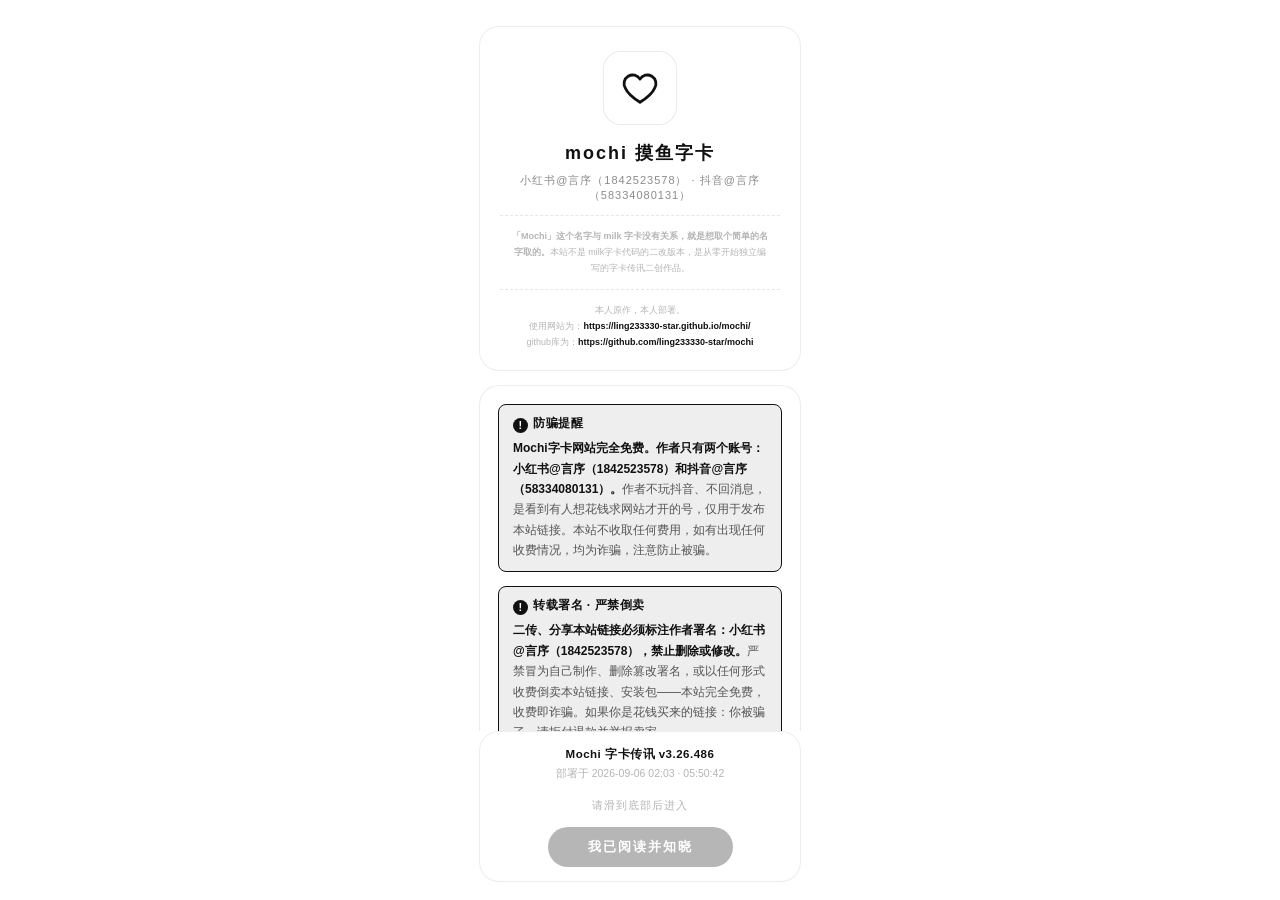
==== index.html @ 4a72c7b5 "v3.26.x: #218 互动频率引导提示(用户决策:默认全开不变、只提醒引导用户自行调——TA主动消息/连发多条/互动邀请触发且正看聊天时底部可点提示条引导到 设置→回复设置 调低或关闭;每天最多" ====
<!DOCTYPE html>
<html lang="zh-CN">
<head>
<meta charset="UTF-8">
<meta name="viewport" content="width=device-width, initial-scale=1.0, minimum-scale=1.0, maximum-scale=1.0, user-scalable=no, viewport-fit=cover, interactive-widget=resizes-visual">
<title>Mochi 字卡传讯（完全免费·禁止倒卖）</title>
<meta name="description" content="情侣专属的摸鱼字卡聊天模拟器。本站完全免费，任何收费均为倒卖诈骗；唯一作者：小红书@言序（1842523578）。如果你是花钱买来的链接：你被骗了，请拒付退款并举报卖家。">
<meta name="theme-color" content="#e9e9e9">
<link rel="manifest" href="./manifest.json">
<!-- v3.5.158：站点图标用带 mochi 字母的 icon-512——Chrome 安卓通知左侧小图标取自站点图标 -->
<link rel="icon" type="image/png" sizes="512x512" href="./icon-512.png">
<link rel="icon" type="image/png" sizes="192x192" href="./icon-192.png">
<link rel="apple-touch-icon" href="./icon-180.png">
<meta name="apple-mobile-web-app-capable" content="yes">
<meta name="mobile-web-app-capable" content="yes">
<meta name="apple-mobile-web-app-status-bar-style" content="black-translucent">
<meta name="apple-mobile-web-app-title" content="Mochi">
<meta name="format-detection" content="telephone=no,address=no,email=no">
<!-- v3.6.x：全局无 Referer——网易云外链（music.163.com/song/media/outer/url）
     对带 Referer 的请求返回 403（防盗链），移动端 WebView/Edge 对
     audio.referrerPolicy 属性支持不完整，页面级 meta 是更可靠的保证 -->
<meta name="referrer" content="no-referrer">
<script>try{if(localStorage.getItem('xy-home-v2:theme-mode')==='dark')document.documentElement.setAttribute('data-theme','dark');}catch(e){}</script>
<style>
* { margin:0; padding:0; box-sizing:border-box; -webkit-tap-highlight-color:transparent; }
:root {
color-scheme:light;
--ink:#111111; --muted:#8a8a8a; --line:#e6e6e6;
--page-bg:#e9e9e9; --page-bg-grad:#f6f6f6;
--phone-bg-a:#ffffff; --phone-bg-b:#f2f2f2; --phone-inset:#e8e8e8;
--card-bg:#ffffff; --card-bg-97:rgba(255,255,255,.97); --card-border:rgba(0,0,0,.1); --card-shadow:rgba(0,0,0,.04);
--input-bg:#ffffff; --input-border:#e0e0e0; --input-focus-border:#999;
--btn-bg:#111111; --btn-ink:#ffffff; --btn-cancel-bg:#eeeeee; --btn-cancel-ink:#555555;
--overlay-bg:rgba(0,0,0,.35); --static-bg:rgba(0,0,0,.04); --track-bg:#e0e0e0;
--hint-ink:#b5b5b5; --soft-ink:#555555; --pill-border:#ddd;
--danger-soft:#fff5f5; --danger-ink:#a32d2d;
--glass-bg:rgba(255,255,255,.92);
--bg-a:#ffffff; --bg-b:#ffffff;
--shadow-strong:rgba(0,0,0,.12);
--desk-font-scale:1;
--desk-card-scale:1;
}
[data-theme="dark"] {
color-scheme:dark;
--ink:#f0f0f0; --muted:#8a8a8a; --line:#333333;
--page-bg:#0c0c0c; --page-bg-grad:#1a1a1a;
--phone-bg-a:#1c1c1c; --phone-bg-b:#0e0e0e; --phone-inset:rgba(255,255,255,.08);
--card-bg:#1e1e1e; --card-bg-97:rgba(30,30,30,.97); --card-border:rgba(255,255,255,.1); --card-shadow:rgba(0,0,0,.4);
--input-bg:#2a2a2a; --input-border:#3a3a3a; --input-focus-border:#666;
--btn-bg:#f0f0f0; --btn-ink:#111111; --btn-cancel-bg:#2a2a2a; --btn-cancel-ink:#aaaaaa;
--overlay-bg:rgba(0,0,0,.6); --static-bg:rgba(255,255,255,.06); --track-bg:#3a3a3a;
--hint-ink:#666666; --soft-ink:#aaaaaa; --pill-border:#3a3a3a;
--danger-soft:rgba(163,45,45,.18); --danger-ink:#ef9a9a;
--glass-bg:rgba(30,30,30,.92);
--bg-a:#1c1c1c; --bg-b:#0e0e0e;
--shadow-strong:rgba(0,0,0,.5);
}
html,body { overflow-x:hidden;
min-height:100vh;
font-family:'PingFang SC','Microsoft YaHei',-apple-system,sans-serif;
background:radial-gradient(80% 60% at 50% 0%, var(--page-bg-grad) 0%, transparent 60%), var(--page-bg);
display:flex; align-items:center; justify-content:center;
color:var(--ink);
-webkit-text-size-adjust:100%; text-size-adjust:100%;
overscroll-behavior:none;
}
body { height:100vh; height:100dvh; padding:24px; box-sizing:border-box; margin:0; }
html { margin:0; padding:0; }
.splash {
position:fixed; inset:0; z-index:999;
background:var(--card-bg);
display:flex; flex-direction:column; align-items:center;
transition:opacity .4s ease;
}
.splash.hide { opacity:0; pointer-events:none; display:none; }
.splash-box {
flex:1; min-height:0; width:100%; overflow-y:auto;
display:flex; flex-direction:column; align-items:center;
box-sizing:border-box; text-align:center; padding:26px 20px 12px;
scrollbar-width:none; -ms-overflow-style:none;
}
.splash-box::-webkit-scrollbar { display:none; }
.splash-brandcard {
width:min(322px, 100%); box-sizing:border-box;
padding:24px 20px 20px;
background:var(--card-bg); border:1px solid rgba(0,0,0,.07);
border-radius:20px;
display:flex; flex-direction:column; align-items:center;
animation:splash-fade-up .6s ease .04s backwards;
}
.splash-brandcard .splash-logo {
width:74px; height:74px; margin:0 auto 16px;
border-radius:18px;
background:var(--card-bg); border:1px solid rgba(0,0,0,.08);
display:flex; align-items:center; justify-content:center;
animation:splash-pop .7s ease .1s backwards;
}
.splash-logo svg { width:38px; height:38px; }
.splash-title { font-size:18px; font-weight:800; letter-spacing:2px; color:var(--ink); }
.splash-brand { margin-top:8px; font-size:11px; color:var(--muted); letter-spacing:1px; }
.splash-source { margin-top:12px; padding-top:12px; border-top:1px dashed var(--line); text-align:center; width:100%; }
.splash-source-line { font-size:9px; color:var(--hint-ink); line-height:1.8; letter-spacing:0; white-space:nowrap; }
.splash-source-line.splash-clarify { white-space:normal; padding:0 10px; }
.splash-source-url { color:var(--ink); font-weight:600; }
.splash-footcard {
width:min(322px, 100%); box-sizing:border-box;
padding:14px 18px calc(14px + var(--mochi-safe-bottom,env(safe-area-inset-bottom,0px)));
background:var(--card-bg); border:1px solid rgba(0,0,0,.07);
border-radius:20px;
display:flex; flex-direction:column; align-items:center;
margin-bottom:calc(var(--mochi-safe-bottom,env(safe-area-inset-bottom,0px)) + 18px);
animation:splash-fade-up .6s ease .4s backwards;
}
.splash-ver {
display:flex; flex-direction:column; align-items:center; gap:3px;
line-height:1.5;
}
.splash-ver .sv-app { font-size:11.5px; font-weight:700; color:var(--ink); letter-spacing:.5px; }
.splash-ver .sv-deploy { font-size:10.5px; color:var(--hint-ink); }
.splash-notice {
margin:14px auto 0; width:min(322px, 100%); text-align:left;
background:var(--card-bg); border:1px solid rgba(0,0,0,.07);
border-radius:20px; padding:18px 18px 20px;
animation:splash-fade-up .6s ease .32s backwards;
}
.splash-notice-title { font-size:14px; font-weight:800; color:var(--ink); text-align:center; margin-bottom:5px; letter-spacing:1.5px; }
.splash-notice-sub { font-size:10.5px; font-weight:600; color:var(--muted); text-align:center; margin-bottom:16px; letter-spacing:1.5px; }
.splash-notice-list p { font-size:11.5px; line-height:1.75; color:var(--soft-ink); }
.splash { --sp-ink:#111111; --sp-soft:rgba(17,17,17,.07); }
[data-theme="dark"] .splash { --sp-ink:#e8e8e8; --sp-soft:rgba(255,255,255,.09); }
.splash-tip {
margin:0 0 12px; padding:10px 14px 11px 16px;
background:var(--sp-soft); border-left:3px solid var(--sp-ink); border-radius:8px;
}
.splash-tip p { color:var(--soft-ink); line-height:1.75; }
.splash-tip p + p { margin-top:6px; }
.splash-tip .splash-tip-h { color:var(--ink); font-weight:800; font-size:12px; }
.splash-summary {
margin:0 0 14px; padding:12px 14px 13px 14px;
background:var(--sp-soft); border-left:3px solid var(--sp-ink); border-radius:8px;
}
.splash-summary-title { font-size:12px; font-weight:800; color:var(--ink); margin-bottom:7px; letter-spacing:.6px; }
.splash-summary p { font-size:11.5px; line-height:1.75; color:var(--soft-ink); }
.splash-summary p + p { margin-top:6px; }
.splash-alert {
margin:0 0 14px; padding:10px 14px 11px 14px;
background:var(--sp-soft); border:1.5px solid var(--sp-ink); border-radius:8px;
}
.splash-alert .splash-alert-t {
font-size:12px; font-weight:800; color:var(--sp-ink); letter-spacing:.5px; margin-bottom:5px;
}
.splash-alert .splash-alert-t::before { content:"!"; display:inline-block; width:15px; height:15px; line-height:15px; text-align:center; margin-right:5px; border-radius:50%; background:var(--sp-ink); color:#fff; font-size:11px; font-weight:800; vertical-align:-2px; }
.splash-alert p { font-size:12px; line-height:1.7; color:var(--soft-ink); }
.splash-alert strong { color:var(--ink); font-weight:800; }
.splash-sec-wrap { counter-reset: notice; }
.splash-sec-wrap + .splash-sec-wrap { margin-top:12px; }
.splash-toc {
margin:0 0 14px;
border:1px solid var(--line); border-radius:12px; overflow:hidden;
background:var(--card-bg);
}
.splash-toc-head {
display:flex; align-items:center; justify-content:space-between; gap:8px;
width:100%; padding:12px 14px;
font-size:13px; font-weight:800; letter-spacing:.5px;
color:var(--ink); background:transparent; border:0; text-align:left;
cursor:pointer; user-select:none; -webkit-tap-highlight-color:transparent;
transition:background .2s ease;
}
.splash-toc-head:active { background:var(--sp-soft); }
.splash-toc-chev {
display:inline-block; width:auto; padding:2px 2px 0; text-align:center;
font-size:11px; line-height:1; color:var(--muted); transition:transform .25s ease;
}
.splash-toc.open .splash-toc-chev { transform:rotate(180deg); }
.splash-toc-body { display:none; border-top:1px solid var(--line); counter-reset: toc; }
.splash-toc.open .splash-toc-body { display:block; }
.splash-toc-chip {
display:flex; align-items:center; gap:10px;
width:100%; padding:11px 14px;
font-size:12px; font-weight:700; line-height:1.2; letter-spacing:.4px;
color:var(--muted); background:transparent; border:0; border-bottom:1px solid var(--line);
text-align:left; cursor:pointer; user-select:none; -webkit-tap-highlight-color:transparent;
transition:color .2s ease, background .2s ease;
}
.splash-toc-chip::before {
counter-increment:toc; content:counter(toc, decimal-leading-zero);
display:inline-block; min-width:20px;
font-size:10px; font-weight:800; letter-spacing:0; color:var(--hint-ink);
font-variant-numeric:tabular-nums;
}
.splash-toc-chip:last-child { border-bottom:0; }
.splash-toc-chip:active { background:var(--sp-soft); }
.splash-toc-chip.active { color:var(--ink); font-weight:800; background:var(--sp-soft); }
.splash-toc-chip.active::before { color:var(--sp-ink); }
.splash-sec-collapsible {
border-radius:12px; overflow:hidden;
background:var(--sp-soft); border:1px solid rgba(0,0,0,.05);
scroll-margin-top:10px; }
[data-theme="dark"] .splash-sec-collapsible { border-color:rgba(255,255,255,.06); }
.splash-sec-collapsible .splash-sec {
margin:0; padding:13px 14px; cursor:pointer; user-select:none; -webkit-tap-highlight-color:transparent;
}
.splash-sec-collapsible .splash-sec::after {
content:""; margin-left:auto;
width:7px; height:7px; border-right:1.5px solid var(--sp-ink);
border-bottom:1.5px solid var(--sp-ink);
transform:rotate(-45deg); transition:transform .2s ease;
flex-shrink:0; opacity:.55;
}
.splash-sec-collapsible.is-collapsed .splash-sec-content { display:none; }
.splash-sec-collapsible:not(.is-collapsed) .splash-sec::after { transform:rotate(45deg); }
.splash-sec-collapsible .splash-sec-content {
padding:4px 16px 14px;
background:var(--card-bg);
border-top:1px solid rgba(127,127,127,.1);
}
.splash-sec {
display:flex; align-items:center; gap:9px;
margin-bottom:9px; font-size:13px; font-weight:800; color:var(--ink); letter-spacing:.5px;
}
.splash-sec::before { content:""; width:3px; height:14px; border-radius:2px; background:var(--sp-ink); flex-shrink:0; }
.splash-sub { margin:12px 0 6px; font-size:11.5px; font-weight:800; color:var(--ink); letter-spacing:.5px; }
.splash-item { counter-increment:notice; position:relative; padding-left:23px; margin-bottom:9px; line-height:1.75; }
.splash-item:last-child { margin-bottom:0; }
.splash-item::before {
content:counter(notice);
position:absolute; left:0; top:2px;
min-width:17px; height:17px; line-height:16px; text-align:center;
box-sizing:border-box; padding:0 2px; border-radius:9px;
background:var(--sp-soft); color:var(--sp-ink);
font-size:10px; font-weight:800;
}
.splash-notice-list .splash-hl, .splash-summary .splash-hl { color:#e8590c; font-weight:800; }
.splash-bullet { position:relative; padding-left:23px; margin-bottom:6px; line-height:1.7; }
.splash-bullet::before {
content:"·"; position:absolute; left:8px; top:-1px;
font-size:15px; font-weight:800; color:var(--sp-ink); line-height:1.6;
}
.splash-enter {
display:inline-block; margin-top:14px; padding:11px 40px;
background:var(--btn-bg); color:var(--btn-ink); font-size:13px; font-weight:700;
border-radius:99px; letter-spacing:2px; cursor:pointer;
-webkit-tap-highlight-color:transparent; user-select:none;
box-shadow:0 3px 10px rgba(0,0,0,.12);
transition:opacity .35s ease, transform .12s ease;
}
.splash-enter:active { opacity:.75; transform:scale(.97); }
.splash-enter.is-disabled { opacity:.3; box-shadow:none; pointer-events:none; }
.splash-enter[hidden] { display:none; }
.splash-enter-hint {
margin-top:16px; font-size:11px; color:var(--hint-ink); letter-spacing:1px;
}
.splash-enter-hint[hidden] { display:none; }
.splash-btns {
display:flex; align-items:center; justify-content:center; gap:10px;
margin-top:14px;
}
.splash-btns .splash-enter { margin-top:0; }
.splash-loading {
margin-top:16px; font-size:12px; color:var(--hint-ink); letter-spacing:1px;
}
.splash-loading[hidden] { display:none; }
.splash-force-enter {
margin-top:10px; font-size:11px; color:var(--hint-ink); letter-spacing:1px;
text-decoration:underline; cursor:pointer; -webkit-tap-highlight-color:transparent;
}
.splash-force-enter:active { opacity:.6; }
.splash-force-enter[hidden] { display:none; }
@keyframes splash-pop {
0% { transform:scale(.8); opacity:0; }
100% { transform:scale(1); opacity:1; }
}
@keyframes splash-fade-up {
0% { opacity:0; transform:translateY(14px); }
100% { opacity:1; transform:translateY(0); }
}
.phone {
box-sizing:border-box;
width:390px; max-width:100vw; flex-shrink:0; position:relative;
height:min(844px, calc(100dvh - 48px));
height:min(844px, calc(100vh - 48px));
border-radius:44px; padding:16px 18px 18px;
display:flex; flex-direction:column; overflow:hidden;
box-shadow:0 30px 70px rgba(0,0,0,.1), inset 0 0 0 1px var(--phone-inset);
background:
linear-gradient(168deg, var(--bg-a, #ffffff) 0%, var(--bg-b, #f2f2f2) 100%);
}
@media (max-width: 900px) {
html, body { padding:0; min-height:100vh; min-height:100svh; min-height:100dvh; }
.phone {
box-sizing:border-box;
width:100vw; height:100vh; height:100svh; height:100dvh;
border-radius:0; box-shadow:none;
padding:0 18px 18px;
}
.statusbar {
padding-top:max(calc(14px + var(--mochi-safe-top, env(safe-area-inset-top, 0px))), 14px);
padding-bottom:10px;
}
}
html.force-mobile, html.force-mobile body { padding:0; min-height:100vh; min-height:100svh; min-height:100dvh; }
html.force-mobile .phone {
box-sizing:border-box;
width:100vw; height:100vh; height:100svh; height:100dvh;
border-radius:0; box-shadow:none;
padding:0 18px 18px;
}
html.force-mobile .statusbar {
padding-top:max(calc(14px + var(--mochi-safe-top, env(safe-area-inset-top, 0px))), 14px);
padding-bottom:10px;
}
html.force-mobile .phone input:not([readonly]):not([type="checkbox"]):not([type="radio"]):not([type="range"]):not([type="file"]):not([type="color"]):not([type="hidden"]):not([type="date"]):not([type="time"]):not([type="datetime-local"]):not([type="month"]):not([type="week"]):not([type="button"]):not([type="submit"]):not([type="reset"]),
html.force-mobile .phone textarea:not([readonly]),
html.force-mobile .phone select,
html.force-mobile .phone [contenteditable="true"] { font-size:16px; }
html.force-mobile, html.force-mobile body, html.force-mobile * { touch-action: manipulation; }
html.force-mobile, html.force-mobile body, html.force-mobile .phone, html.force-mobile img { -webkit-touch-callout:none; }
html.force-mobile .tabbar { margin-bottom:var(--mochi-safe-bottom,env(safe-area-inset-bottom,0px)); }
html.force-mobile .phone .page.full .chat-input-row {
margin: 0; border-radius: 0;
border-left: none; border-right: none; border-bottom: none;
padding-left: 12px; padding-right: 12px; padding-top: 10px;
padding-bottom: calc(10px + var(--mochi-safe-bottom,env(safe-area-inset-bottom,0px)));
}
html.force-mobile .phone .page.full .chat-head { padding-top: calc(10px + var(--mochi-safe-top, env(safe-area-inset-top, 0px))); }
html.force-mobile .phone .page.full { padding-bottom: 0; }
html.force-mobile #page-chat { background: var(--page-bg-grad); }
html.force-mobile button, html.force-mobile .app, html.force-mobile .set-row,
html.force-mobile .tab, html.force-mobile .msg, html.force-mobile .feed-post,
html.force-mobile .mail-item { -webkit-tap-highlight-color:transparent; }
html.force-mobile .page-slide,
html.force-mobile .deco-widget, html.force-mobile .mini-card, html.force-mobile .checkin,
html.force-mobile .weekend-box, html.force-mobile .music-widget,
html.force-mobile .memo-card, html.force-mobile .mood-card, html.force-mobile .week-card,
html.force-mobile .desk-period, html.force-mobile .app-grid, html.force-mobile .mini-row { zoom:1; }
.fs-active .phone, .fs-css-active .phone {
width:100vw; height:100vh; height:100svh; height:100dvh;
max-width:none; border-radius:0; box-shadow:none;
padding:0 18px 18px;
}
@media (display-mode: fullscreen) {
.phone {
width:100vw; height:100vh; height:100svh; height:100dvh;
max-width:none; border-radius:0; box-shadow:none;
padding:0 18px 18px;
}
}
html.ios-vv-fit:not(.ios-pwa-standalone) .phone,
html.tablet.ios-vv-fit:not(.ios-pwa-standalone) .phone { height:min(var(--mochi-ios-h, 100dvh), 100dvh); }
.ios-pwa-standalone .phone,
html.tablet.ios-pwa-standalone .phone { height:min(100vh, var(--mochi-ios-h, 100dvh)); }
.ios-pwa-standalone.ios-fs-active .phone,
html.tablet.ios-pwa-standalone.ios-fs-active .phone {
height:var(--mochi-ios-h, 100vh);
padding-top:max(var(--mochi-safe-top, env(safe-area-inset-top, 0px)), 12px);
padding-bottom:0;
}
html.ios-pwa-standalone.ios-fs-active,
html.ios-pwa-standalone.ios-fs-active body { height:var(--mochi-ios-h, 100vh); min-height:0; overflow:hidden;
}
html.ios-pwa-standalone,
html.ios-pwa-standalone body { background: var(--bg-b); }
@media (display-mode: standalone) {
html, body { background: var(--bg-b); }
}
@media (max-width: 900px) {
.phone input:not([readonly]):not([type="checkbox"]):not([type="radio"]):not([type="range"]):not([type="file"]):not([type="color"]):not([type="hidden"]):not([type="date"]):not([type="time"]):not([type="datetime-local"]):not([type="month"]):not([type="week"]):not([type="button"]):not([type="submit"]):not([type="reset"]),
.phone textarea:not([readonly]),
.phone select,
.phone [contenteditable="true"] {
font-size:16px;
}
html, body, * { touch-action: manipulation; }
html, body, .phone, img { -webkit-touch-callout:none; }
}
@media (max-width: 900px) {
.tabbar {
margin-bottom:var(--mochi-safe-bottom,env(safe-area-inset-bottom,0px));
}
.phone .page.full .chat-input-row {
margin: 0;
border-radius: 0;
border-left: none; border-right: none; border-bottom: none;
padding-left: 12px; padding-right: 12px;
padding-top: 10px;
padding-bottom: calc(10px + var(--mochi-safe-bottom,env(safe-area-inset-bottom,0px)));
}
.phone .page.full .chat-head { padding-top: calc(10px + var(--mochi-safe-top, env(safe-area-inset-top, 0px))); }
.phone .page.full { padding-bottom: 0; }
#page-chat { background: var(--page-bg-grad); }
.phone .chat-input { will-change:transform; }
.phone .chat-input:focus { transform: translateZ(0); }
}
@media (display-mode: fullscreen) {
.phone .page.full .chat-head { padding-top: max(env(safe-area-inset-top, 0px), 12px); }
.phone .page.full .gs-title, .phone .page.full .card-tabs,
.phone .page.full .div-h-title, .phone .page.full .stats-top-name { padding-top: max(env(safe-area-inset-top, 0px), 12px); }
}
.fs-active .phone .page.full .chat-head { padding-top: max(env(safe-area-inset-top, 0px), 12px); }
.fs-active .phone .page.full .gs-title, .fs-active .phone .page.full .card-tabs,
.fs-active .phone .page.full .div-h-title, .fs-active .phone .page.full .stats-top-name { padding-top: max(env(safe-area-inset-top, 0px), 12px); }
html.ios-native-fs .phone .page.full .chat-head,
html.ios-native-fs .phone .page.full .gs-title,
html.ios-native-fs .phone .page.full .card-tabs,
html.ios-native-fs .phone .page.full .div-h-title,
html.ios-native-fs .phone .page.full .stats-top-name { padding-top: 10px; }
.ios-fs-active .phone .page.full .chat-head,
.ios-fs-active .phone .page.full .gs-title,
.ios-fs-active .phone .page.full .card-tabs,
.ios-fs-active .phone .page.full .div-h-title,
.ios-fs-active .phone .page.full .stats-top-name { padding-top: 10px; }
html.ios-fs-active .phone .statusbar { padding-top:14px; }
html.tablet.ios-pwa-standalone.ios-fs-active .phone .statusbar { display:none; }
@media (max-width: 900px) {
.fs-css-active .phone { padding-top: max(env(safe-area-inset-top, 0px), 12px); }
}
html.tablet body { padding:0; }
html.tablet .phone {
width:100vw; max-width:none; flex-shrink:0;
height:100vh; height:100svh; height:100dvh;
border-radius:0; box-shadow:none;
padding:0 18px 18px;
}
html.tablet .phone.no-statusbar { padding:0; }
html.tablet .statusbar {
padding-top:max(calc(14px + var(--mochi-safe-top, env(safe-area-inset-top, 0px))), 14px);
padding-bottom:10px;
}
html.tablet.fs-active .phone, html.tablet.fs-css-active .phone { width:100vw; max-width:none; }
html.tablet.ios-fs-active .phone { width:100vw; max-width:none; }
@media (display-mode: fullscreen) { html.tablet .phone { width:100vw; max-width:none; } }
html.tablet.ios-fs-active .phone { padding-top:max(env(safe-area-inset-top, 0px), 12px); }
html.tablet .phone .page.full .chat-input-row {
margin:0; border-radius:0;
border-left:none; border-right:none; border-bottom:none;
padding-left:12px; padding-right:12px;
padding-top:10px;
padding-bottom:calc(10px + var(--mochi-safe-bottom,env(safe-area-inset-bottom,0px)));
}
html.tablet .phone .page.full .chat-head { padding-top:calc(10px + var(--mochi-safe-top, env(safe-area-inset-top, 0px))); }
html.tablet .phone .page.full { padding-bottom:0; }
html.tablet #page-chat { background:var(--page-bg-grad); }
html.tablet .tabbar { margin-bottom:var(--mochi-safe-bottom,env(safe-area-inset-bottom,0px)); }
html.tablet .page-slide { zoom:1; }
html.tablet .deco-widget, html.tablet .mini-card, html.tablet .checkin,
html.tablet .weekend-box, html.tablet .music-widget, html.tablet .memo-card,
html.tablet .mood-card, html.tablet .week-card, html.tablet .desk-period, html.tablet .app-grid, html.tablet .mini-row { zoom:1; }
html.tablet .app .app-ico { width:64px; height:64px; }
html.tablet .app .app-name { font-size:12px; }
html.tablet .msg:not(.msg-ask):not(.msg-center) { max-width:70%; }
html.tablet .modal { width:min(320px, 82vw); }
html.tablet .phone input:not([readonly]):not([type="checkbox"]):not([type="radio"]):not([type="range"]):not([type="file"]):not([type="color"]):not([type="hidden"]):not([type="date"]):not([type="time"]):not([type="datetime-local"]):not([type="month"]):not([type="week"]):not([type="button"]):not([type="submit"]):not([type="reset"]),
html.tablet .phone textarea:not([readonly]),
html.tablet .phone select,
html.tablet .phone [contenteditable="true"] { font-size:16px; }
html.tablet, html.tablet * { touch-action:manipulation; }
html.tablet body, html.tablet .phone, html.tablet img { -webkit-touch-callout:none; }
@media (orientation: landscape) and (min-width: 1024px) {
html.tablet .phone { width:100vw; } html.tablet .msg:not(.msg-ask):not(.msg-center) { max-width:min(70%, 460px); }
html.tablet .modal { width:min(360px, 82vw); }
}
.cc-import-progress {
position:fixed; inset:0; z-index:99999;
background:rgba(0,0,0,.45);
display:flex; align-items:center; justify-content:center;
}
.cc-import-progress[hidden] { display:none; }
.cc-ip-box {
width:min(280px, 84vw); background:var(--card-bg); border-radius:18px;
padding:22px 20px 18px; text-align:center;
box-shadow:0 20px 50px rgba(0,0,0,.18);
}
.cc-ip-title { font-size:15px; font-weight:700; margin-bottom:12px; }
.cc-ip-bar {
height:8px; border-radius:99px; background:var(--track-bg); overflow:hidden; margin:14px 0 10px;
}
.cc-ip-fill {
height:100%; width:0%; border-radius:99px; background:var(--btn-bg);
transition:width .25s ease;
}
.cc-ip-sub { font-size:12px; color:var(--muted); min-height:16px; }
@media (max-width: 900px) {
button, .app, .set-row, .tab, .msg, .feed-post, .mail-item {
-webkit-tap-highlight-color:transparent;
}
}
body.scroll-lock { overflow:hidden; }
body.scroll-lock .page { overflow:hidden; }
.ce-box {
white-space:pre-wrap; word-break:break-word; outline:none;
caret-color:var(--ink); line-height:1.5;
}
.ce-box:empty::before {
content:attr(data-ph); color:var(--hint-ink); pointer-events:none;
}
input.ce-ghost, textarea.ce-ghost {
position:absolute; width:1px !important; height:1px !important; opacity:0;
pointer-events:none; padding:0; border:0;
}
#tc-mask, #call-mask, #feed-notice-panel, #poke-card, #emoji-panel, #chat-ask-panel, #qa-mask {
overscroll-behavior:contain;
}
.glass {
background: var(--glass-bg);
border: 1px solid var(--card-border);
box-shadow: 0 2px 8px var(--card-shadow);
}
.app-ico svg, .deco-avatar .ring svg, .chat-item .av svg, .chat-search svg,
.ch-back svg, .set-row .ico svg, .set-row .arrow svg, .msg-av svg,
.mw-btn, .mw-heart {
stroke: var(--ink);
}
.mw-bars { fill: var(--ink); }
.statusbar {
display:flex; align-items:center; justify-content:space-between;
padding:4px 4px 12px; font-size:13px; font-weight:600; z-index:2;
}
html.mochi-cover-top .phone .statusbar {
padding-top:max(calc(14px + var(--mochi-safe-top, 0px)), 14px);
}
.chat-body { overflow-anchor: none; }
.statusbar .brand { font-weight:800; letter-spacing:.5px; }
.statusbar .sb-right { display:flex; align-items:center; gap:8px; }
.statusbar .icons { display:flex; gap:6px; align-items:center; }
.page { flex:1; display:flex; flex-direction:column; overflow-y:auto; z-index:2; padding-bottom:4px; }
.page[hidden] { display:none; }
.app[hidden] { display:none !important; }
.modal-mask {
position:absolute; inset:0; z-index:90;
background:var(--overlay-bg);
display:flex; align-items:center; justify-content:center;
}
.modal-mask[hidden] { display:none; }
.modal {
width:min(272px, 82vw);
max-height: min(78vh, calc(100% - 24px));
overflow-y:auto;
background:var(--card-bg-97);
border:1px solid var(--card-border);
border-radius:22px; padding:18px 18px 16px;
box-shadow:0 20px 50px var(--shadow-strong);
}
.modal-title { font-size:15px; font-weight:700; margin-bottom:12px; }
.modal-input {
width:100%; border:1px solid var(--input-border); border-radius:12px;
padding:10px 12px; font-size:14px; font-family:inherit;
outline:none; background:var(--input-bg); color:var(--ink);
}
.modal-input:focus { border-color:var(--input-focus-border); }
.modal-input[hidden] { display:none; }
.modal-textarea {
width:100%; border:1px solid var(--input-border); border-radius:12px;
padding:10px 12px; font-size:13px; font-family:inherit;
outline:none; background:var(--input-bg); color:var(--ink);
resize:vertical; min-height:64px; line-height:1.6;
}
.modal-textarea[hidden] { display:none; }
.modal-textarea:focus { border-color:var(--input-focus-border); }
.modal-textarea.ce-box {
max-height:38vh;
overflow-y:auto;
-webkit-overflow-scrolling:touch;
overscroll-behavior:contain;
}
.modal, .modal-textarea.ce-box {
scrollbar-width:none; -ms-overflow-style:none;
}
.modal::-webkit-scrollbar, .modal-textarea.ce-box::-webkit-scrollbar { display:none; }
.modal.modal--big { width:min(330px, 94vw); }
.modal.modal--big .modal-textarea,
.modal.modal--big .modal-textarea.ce-box { max-height:52vh; }
.modal-swatches { display:flex; flex-wrap:wrap; gap:12px; margin-top:4px; }
.modal-swatches[hidden] { display:none; }
.modal-pills { display:flex; flex-wrap:wrap; gap:8px; margin-top:4px; }
.modal-pills[hidden] { display:none; }
.modal-slider { margin-top:6px; }
.modal-slider[hidden] { display:none; }
.ms-head { display:flex; justify-content:space-between; align-items:center; margin-bottom:2px; }
.ms-label { font-size:12px; color:var(--muted); }
.ms-val { font-size:13px; font-weight:700; color:var(--ink); min-width:40px; text-align:right; }
.ms-range {
width:100%; margin:6px 0; -webkit-appearance:none; appearance:none;
height:4px; border-radius:99px; background:var(--track-bg); outline:none;
}
.ms-range::-webkit-slider-thumb {
-webkit-appearance:none; appearance:none; width:22px; height:22px; border-radius:50%;
background:var(--btn-bg); border:3px solid var(--card-bg); box-shadow:0 1px 5px rgba(0,0,0,.3); cursor:pointer;
}
.ms-range::-moz-range-thumb {
width:16px; height:16px; border-radius:50%; background:var(--btn-bg);
border:3px solid var(--card-bg); box-shadow:0 1px 5px rgba(0,0,0,.3); cursor:pointer;
}
.ms-preview {
display:flex; align-items:center; gap:12px; margin-top:10px;
padding:10px 14px; background:var(--static-bg); border-radius:14px;
}
.ms-preview[hidden] { display:none; }
.ms-ico {
width:52px; height:52px; flex-shrink:0;
background:var(--glass-bg); border:1px solid var(--card-border);
box-shadow:0 3px 8px rgba(0,0,0,.08);
}
.ms-preview-txt { font-size:12px; color:var(--muted); }
.pill {
padding:8px 16px; font-size:13px; border-radius:99px;
border:1px solid var(--pill-border); background:var(--card-bg); color:var(--soft-ink);
cursor:pointer; font-family:inherit; font-weight:600;
}
.pill.on { background:var(--card-bg); color:var(--ink); border-color:var(--btn-bg); }
.sw {
width:42px; height:42px; border-radius:50%; cursor:pointer;
border:2px solid transparent; box-shadow:0 2px 6px rgba(0,0,0,.1);
}
.sw:hover { transform:scale(1.1); }
.sw.on { border-color:var(--ink); }
.modal-custom {
display:block; margin:12px auto 0; padding:6px 18px;
font-size:12px; color:var(--muted); background:transparent;
border:1px solid var(--pill-border); border-radius:99px; cursor:pointer; font-family:inherit;
}
.modal-custom:hover { color:var(--ink); border-color:#bbb; }
.modal-custom.on { color:var(--ink); border-color:var(--ink); }
.modal-custom[hidden] { display:none; }
.modal-btns { display:flex; gap:10px; margin-top:16px; }
.modal-btn {
flex:1; border:none; border-radius:12px; padding:11px;
font-size:14px; font-family:inherit; cursor:pointer;
}
.modal-btn.cancel { background:var(--btn-cancel-bg); color:var(--btn-cancel-ink); }
.modal-btn.ok { background:var(--btn-bg); color:var(--btn-ink); font-weight:600; }
.modal-btn.copy { background:var(--btn-bg); color:var(--btn-ink); font-weight:600; }
.modal-btn[hidden] { display:none; }
.page { scrollbar-width:none; -ms-overflow-style:none; }
.page::-webkit-scrollbar { display:none; }
.modal-select {
width:100%; border:1px solid var(--input-border); border-radius:12px;
padding:11px 13px; font-size:13px; font-family:inherit; background:var(--input-bg); color:var(--ink);
outline:none; margin-top:4px;
}
.modal-select[hidden] { display:none; }
.modal-select:focus { border-color:var(--input-focus-border); }
.modal-file {
display:block; margin:10px auto 0; padding:6px 16px;
font-size:12px; color:var(--soft-ink); background:transparent;
border:1px solid var(--pill-border); border-radius:10px; cursor:pointer; font-family:inherit;
}
.modal-file:hover { border-color:#999; color:var(--ink); }
.modal-file[hidden] { display:none; }
.modal-static {
font-size:14px; line-height:1.7; color:var(--ink);
background:var(--static-bg); border-radius:12px; padding:12px 14px;
margin-bottom:14px; white-space:pre-wrap; word-break:break-word;
}
.modal-static[hidden] { display:none; }
.pwa-install {
position:fixed; right:16px; bottom:calc(16px + var(--mochi-safe-bottom,env(safe-area-inset-bottom,0px))); z-index:900;
display:flex; align-items:center; gap:6px;
background:var(--btn-bg); color:var(--btn-ink); border:none; border-radius:99px;
padding:11px 18px; font-size:13px; font-family:inherit; font-weight:600;
cursor:pointer; box-shadow:0 6px 20px rgba(0,0,0,.25);
}
.pwa-install svg { width:16px; height:16px; }
.pwa-install[hidden] { display:none; }
.pwa-ios-hint {
position:fixed; right:16px; bottom:calc(16px + var(--mochi-safe-bottom,env(safe-area-inset-bottom,0px))); z-index:900;
background:rgba(17,17,17,.92); color:#fff; border-radius:14px;
padding:12px 16px; font-size:12px; line-height:1.5; max-width:240px;
box-shadow:0 6px 20px rgba(0,0,0,.25); cursor:pointer;
}
.pwa-ios-hint[hidden] { display:none; }
.ver-update-bar {
position:fixed; top:0; left:0; right:0; z-index:998;
display:flex; align-items:center; justify-content:center; gap:10px;
padding:10px 14px;
padding-top:calc(10px + var(--mochi-safe-top, env(safe-area-inset-top, 0px)));
background:rgba(17,17,17,.94); color:#fff; font-size:13px;
box-shadow:0 4px 16px rgba(0,0,0,.25);
}
.ver-update-bar[hidden] { display:none; }
.ver-update-bar .vub-txt { font-weight:600; }
.ver-update-bar .vub-act {
flex-shrink:0; padding:5px 14px; border-radius:99px;
background:var(--card-bg); color:var(--ink); font-weight:700; cursor:pointer;
-webkit-tap-highlight-color:transparent;
}
.ver-update-bar .vub-act:active { opacity:.8; }
.poke-card-scroll, .tc-body, .mg-list, .emoji-groups,
.card-list, .mem-scroll, .cal-scroll, .div-scroll, .gs-scroll,
.chat-search, .fav-list, .feed-list, .mail-list, .qa-body,
.sm-list, .music-list, .feed-notice-panel, .feed-comment-panel,
.emoji-panel, #com-sticker-list, .chat-draft-items {
overscroll-behavior: contain;
}
.tc-hint, .tc-q, .tc-opt, .qa-q, .cal-message, .mem-next,
.div-card-meaning, .msg-bubble, .feed-content, .feed-comment,
.mail-body, .tc-li-q, .modal-static {
word-break: break-word;
overflow-wrap: anywhere;
}
.sfx-card .set-row { border-bottom:none; padding-bottom:6px; }
.sfx-presets { display:flex; flex-wrap:wrap; gap:8px; padding:6px 16px 12px; }
.sfx-preset {
padding:6px 13px; border-radius:99px; font-size:12px; font-weight:600;
border:1px solid rgba(0,0,0,.12); background:#fff; color:#444;
font-family:inherit; cursor:pointer; -webkit-tap-highlight-color:transparent;
transition:background .15s ease, color .15s ease, border-color .15s ease;
}
.sfx-preset:active { background:rgba(0,0,0,.07); }
.sfx-preset.on { background:var(--ink); color:#fff; border-color:var(--ink); }
.sfx-tools { display:flex; gap:8px; flex-wrap:wrap; padding:0 16px 14px; }
#reply-guide-hint {
position:fixed; left:50%; bottom:calc(120px + var(--mochi-safe-bottom, env(safe-area-inset-bottom, 0px))); transform:translate(-50%, 10px);
background:rgba(17,17,17,.92); color:#fff; font-size:12.5px; line-height:1.5;
padding:10px 14px; border-radius:14px; z-index:99;
opacity:0; pointer-events:none; transition:opacity .25s ease, transform .25s ease;
max-width:82vw; display:flex; align-items:center; gap:10px; text-align:left;
box-shadow:0 4px 16px rgba(0,0,0,.18);
}
#reply-guide-hint.show { opacity:1; transform:translate(-50%, 0); pointer-events:auto; }
#reply-guide-hint .rgh-go { flex:none; font-weight:700; color:#f5c452; white-space:nowrap; }
.reply-guide-note { padding:10px 14px 2px; }
:root {
--widget-bg:#ffffff;
--widget-border:rgba(0,0,0,.1);
--widget-btn:#111111;
--widget-btn-text:#ffffff;
--widget-heart:#111111;
--widget-opacity:1;
--app-ico-radius:18px;
--desk-bg-blur:0px;
--desk-bg-mask-op:0;
--desk-card-radius:20px;
}
.phone-bg-mask {
position:absolute; inset:0; z-index:0; pointer-events:none;
background:rgba(255,255,255,var(--desk-bg-mask-op,0));
border-radius:inherit;
}
.phone-bg-mask.blur-on {
backdrop-filter:blur(var(--desk-bg-blur,0px));
-webkit-backdrop-filter:blur(var(--desk-bg-blur,0px));
}
.page-slide { zoom:var(--desk-font-scale, 1); }
.deco-widget, .mini-row, .checkin, .weekend-box, .music-widget,
.week-card, .desk-period, .app-grid { zoom:var(--desk-card-scale, 1); }
@media (max-width: 900px) {
.page-slide,
.deco-widget, .mini-row, .checkin, .weekend-box, .music-widget,
.week-card, .desk-period, .app-grid { zoom:1; }
}
.deco-widget {
position:relative; height:190px; border-radius:26px;
margin-top:14px; margin-bottom:14px; flex-shrink:0;
background:var(--widget-bg);
border:1px solid var(--widget-border);
box-shadow:0 4px 14px rgba(0,0,0,.05);
display:flex; flex-direction:column; align-items:center; justify-content:center;
padding:14px 16px 12px;
opacity:var(--widget-opacity);
}
.deco-avatars {
display:flex; align-items:center; justify-content:center; gap:22px;
}
.deco-avatar { display:flex; flex-direction:column; align-items:center; gap:8px; cursor:pointer; }
.deco-avatar .ring {
width:80px; height:80px; border-radius:var(--msg-av-radius, 50%);
background:#f5f5f5; border:1px solid rgba(0,0,0,.08);
display:flex; align-items:center; justify-content:center; overflow:hidden;
transition:transform .18s ease;
}
.deco-avatar:active .ring { transform:scale(.95); }
.deco-avatar .ring svg { width:34px; height:34px; }
.deco-avatar .ring img { width:100%; height:100%; object-fit:cover; display:block; border-radius:var(--msg-av-radius, 50%); }
.deco-avatar .lbl {
font-size:11px; color:#666; font-weight:600; letter-spacing:.5px;
background:#fff; border:1px solid rgba(0,0,0,.1);
padding:3px 13px; border-radius:99px; cursor:pointer;
}
.deco-avatar .lbl:hover { background:rgba(0,0,0,.04); }
.deco-heart {
flex-shrink:0;
display:flex; align-items:center; justify-content:center;
color:#111;
}
.deco-heart svg { width:20px; height:20px; }
.deco-love {
margin-top:12px; text-align:center; color:var(--ink);
width:84%;
border-top:1px solid rgba(0,0,0,.1);
padding-top:10px;
line-height:1.6;
display:flex; align-items:baseline; justify-content:center; gap:10px;
}
.deco-love #love-days { font-size:20px; font-weight:800; letter-spacing:1px; white-space:nowrap; }
.deco-love #love-date {
font-size:11px; color:var(--muted); letter-spacing:.5px;
white-space:nowrap; overflow:hidden; text-overflow:ellipsis; min-width:0;
}
.mini-row { display:flex; gap:12px; margin-bottom:14px; flex-shrink:0; }
.mini-card { flex:1; height:92px; overflow:hidden; box-sizing:border-box; border-radius:20px; padding:14px; box-shadow:0 6px 16px rgba(0,0,0,.06); background:var(--widget-bg); opacity:var(--widget-opacity); border:1px solid var(--widget-border); display:flex; flex-direction:column; justify-content:center; }
.mc-top { font-size:11px; color:var(--muted); letter-spacing:1px; }
.mc-b { font-size:13px; font-weight:600; color:var(--ink); margin-top:6px; line-height:1.45; }
.mc-b b { font-size:16px; }
.mini-card .mc-b { white-space:nowrap; overflow:hidden; text-overflow:ellipsis; height:18.85px; line-height:18.85px; }
.mini-card #love-quote {
white-space:normal; display:-webkit-box; -webkit-box-orient:vertical; -webkit-line-clamp:3;
overflow:hidden; text-overflow:clip; height:45px; line-height:15px; margin-top:2px;
}
.mini-card[data-card-bg="fish"] .mc-b {
height:45px; line-height:15px; margin-top:2px; overflow:hidden;
}
.mini-card[data-card-bg="fish"] .mc-b b { line-height:inherit; }
.checkin {
display:flex; align-items:center; gap:10px;
border-radius:18px; padding:12px 14px; margin:0 0 14px; flex-shrink:0;
height:66px; box-sizing:border-box; overflow:hidden;
background:var(--widget-bg);
box-shadow:0 4px 14px rgba(0,0,0,.05);
opacity:var(--widget-opacity);
border:1px solid var(--widget-border);
}
.ck-heart {
width:30px; height:30px; border-radius:50%; flex-shrink:0;
background:var(--widget-heart); color:#fff;
display:flex; align-items:center; justify-content:center; font-size:13px;
}
.ck-txt {
flex:1; font-size:11px; color:#555; font-weight:500; letter-spacing:.5px;
white-space:nowrap; overflow:hidden; text-overflow:ellipsis;
}
.ck-btn {
font-size:12px; font-weight:700; color:var(--widget-btn-text); cursor:pointer;
background:var(--widget-btn); padding:9px 16px; border-radius:99px;
box-shadow:0 3px 8px rgba(0,0,0,.12);
display:inline-flex; align-items:center; min-height:38px; border:none;
font-family:inherit; -webkit-tap-highlight-color:transparent;
}
.ck-btn.done { background:#e2e2e2; color:#777; box-shadow:none; }
.weekend-box {
position:relative; display:flex; align-items:center; justify-content:space-between; gap:8px;
border-radius:16px; padding:9px 12px; margin:0 0 14px; flex-shrink:0;
height:66px; box-sizing:border-box; overflow:hidden;
background:var(--widget-bg);
box-shadow:0 4px 14px rgba(0,0,0,.05);
opacity:var(--widget-opacity);
border:1px solid var(--widget-border);
}
.we-combo {
position:absolute; top:-9px; right:10px;
font-size:10px; font-weight:700; color:#fff; letter-spacing:.5px;
background:#e8533d; padding:2px 8px; border-radius:99px;
box-shadow:0 2px 8px rgba(232,83,61,.4);
opacity:0; transform:translateY(3px) scale(.9); pointer-events:none;
transition:opacity .18s ease, transform .18s ease;
}
.we-combo.on { opacity:1; transform:translateY(0) scale(1); }
.we-left { display:flex; flex-direction:column; gap:0; min-width:0; }
.we-top {
display:flex; align-items:baseline; gap:8px; min-width:0;
line-height:1.2;
}
.we-days { font-size:13px; font-weight:700; color:var(--ink); letter-spacing:.5px; white-space:nowrap; flex-shrink:0; }
.we-sub { font-size:9px; color:var(--muted); letter-spacing:1px; white-space:nowrap; overflow:hidden; text-overflow:ellipsis; min-width:0; }
.we-ta {
display:grid; grid-template-columns:1fr 1fr; gap:2px 16px;
margin-top:1px; font-size:10px; line-height:1.2; color:#555; font-weight:600;
}
.we-ta .pair { display:flex; align-items:baseline; gap:5px; white-space:nowrap; }
.we-ta .pair i { font-style:normal; }
.we-ta .pair b { color:var(--ink); font-size:12px; font-weight:700; }
.we-ta i { font-style:normal; }
.we-sep {
font-style:normal; color:#c9c9c9; font-weight:400;
margin:0 10px; font-size:10px;
}
.we-btn {
flex-shrink:0;
border:none; cursor:pointer; font-family:inherit;
background:var(--widget-btn); color:var(--widget-btn-text); font-size:12px; font-weight:700;
padding:6px 11px; border-radius:99px; box-shadow:0 3px 8px rgba(0,0,0,.25);
display:flex; align-items:center; gap:3px;
}
.we-btn:active { transform:scale(.95); }
.we-btn b { font-size:13px; }
.app-grid { display:grid; grid-template-columns:repeat(4,1fr); gap:14px 8px; padding:2px 8px 6px; }
.app { display:flex; flex-direction:column; align-items:center; gap:8px; cursor:pointer; }
.app .app-ico {
width:min(58px, 21vw); height:min(58px, 21vw); border-radius:var(--app-ico-radius);
background: rgba(255,255,255,.92); border:1px solid rgba(0,0,0,.1);
box-shadow:0 2px 8px rgba(0,0,0,.04);
display:flex; align-items:center; justify-content:center;
transition:transform .18s ease, box-shadow .18s ease;
}
.app:hover .app-ico {
transform:translateY(-2px) scale(1.05);
box-shadow:0 4px 12px rgba(0,0,0,.08);
}
.app .app-ico svg { width:28px; height:28px; stroke:var(--ink); }
.app .app-ico img { width:100%; height:100%; object-fit:cover; border-radius:18px; display:block; }
.app-badge-box { position:relative; }
.app-badge {
position:absolute; top:-5px; right:-6px; min-width:18px; height:18px; padding:0 5px;
background:#fff; color:#333; font-size:10px; font-weight:700; line-height:16px;
text-align:center; border-radius:10px; border:1px solid rgba(0,0,0,.15);
box-shadow:0 1px 4px rgba(0,0,0,.08); box-sizing:border-box;
}
.app-badge[hidden] { display:none; }
.app-grid.editing .app-ico { outline:2px solid var(--ink); outline-offset:3px; }
.app .app-name { font-size:11px; color:var(--ink); letter-spacing:.5px; }
.app .app-name { white-space:nowrap; overflow:hidden; text-overflow:ellipsis; max-width:100%; height:14px; line-height:14px; display:block; }
.page-slide .app[data-desk-widget^="app-"] { align-self:center; margin:8px 0; }
.app-grid { margin-top:0; }
.app-grid.p2-grid { margin-top:0; }
.page-slide > [data-desk-widget]:first-child { margin-top:14px; }
.desktop-pages {
flex:1; min-height:0; display:flex;
overflow-x:auto; overflow-y:hidden;
scroll-snap-type:x mandatory;
-webkit-overflow-scrolling:touch;
scrollbar-width:none; -ms-overflow-style:none;
touch-action:pan-x pan-y;
gap:var(--desk-page-gap, 8px);
}
.desktop-pages::-webkit-scrollbar { display:none; }
.page-slide {
width:100%; flex-shrink:0; height:100%;
scroll-snap-align:start;
overflow-y:auto; scrollbar-width:none; -ms-overflow-style:none;
touch-action:pan-x pan-y;
}
.page-slide::-webkit-scrollbar { display:none; }
#page-phone { position:relative; }
#page-phone { user-select:none; -webkit-user-select:none; -webkit-touch-callout:none; }
.dots {
position:absolute; left:0; right:0; bottom:6px;
display:flex; justify-content:center; gap:8px; padding:0;
}
.dot {
width:7px; height:7px; border-radius:99px; background:rgba(0,0,0,.18); cursor:pointer;
transition:width .25s ease, background .25s ease;
}
.dot.active { width:20px; background:var(--ink); }
.page-slide { padding-bottom:18px; }
.page-slide.desk-page {
display:flex; flex-direction:column;
}
.desk-page-hint {
display:none; margin:auto; text-align:center; color:var(--muted);
font-size:12px; letter-spacing:1px; padding:40px 20px;
}
.desk-page-add {
margin:16px auto; padding:10px 22px; border-radius:99px;
border:1px dashed rgba(0,0,0,.2); background:rgba(255,255,255,.6);
color:var(--ink); font-size:13px; font-weight:600; cursor:pointer;
display:none; align-items:center; gap:6px;
}
.decor-on .page-slide.desk-page .desk-page-hint { display:block; }
.decor-on .page-slide.desk-page .desk-page-add { display:inline-flex; }
.desk-widget, [data-desk-widget] {
position:relative;
}
.deco-widget, .mini-card, .checkin, .weekend-box, .music-widget,
.memo-card, .mood-card, .week-card,
.desk-clock, .desk-cal, .desk-timer, .desk-anniv, .desk-period,
.desk-text-widget, .desk-countdown-widget {
border-radius:var(--desk-card-radius, 20px);
}
.desk-lib {
position:fixed; inset:0; z-index:99;
display:flex; align-items:center; justify-content:center;
background:rgba(0,0,0,.4);
}
.desk-lib-box {
width:min(88vw,380px); max-height:78vh; overflow:auto;
background:#fff; border-radius:16px; padding:16px;
box-shadow:0 8px 30px rgba(0,0,0,.2);
scrollbar-width:none;
}
.desk-lib-box::-webkit-scrollbar { display:none; }
.desk-lib-title { font-size:15px; font-weight:700; margin-bottom:4px; }
.desk-lib-sub { font-size:11px; color:#888; margin-bottom:12px; }
.desk-lib-tabs { display:flex; gap:8px; margin-bottom:12px; }
.desk-lib-tab {
flex:1; padding:8px 0; font-size:13px; font-weight:600; border-radius:99px;
border:1px solid #eee; background:#f7f7f7; color:#999; cursor:pointer; font-family:inherit;
}
.desk-lib-tab.on { background:#111; color:#fff; border-color:#111; }
.desk-lib-panel { display:flex; flex-direction:column; }
.desk-lib-search {
width:100%; box-sizing:border-box; margin-bottom:10px; padding:8px 14px;
border:1px solid #eee; border-radius:99px; background:#fafafa;
font-size:13px; color:var(--ink,#111); font-family:inherit; outline:none;
}
.desk-lib-search:focus { border-color:#111; }
.desk-lib-search::placeholder { color:#bbb; }
.desk-lib-grid { display:grid; grid-template-columns:repeat(auto-fill,minmax(76px,1fr)); gap:8px; }
.desk-lib-icon {
display:flex; flex-direction:column; align-items:center; gap:6px;
padding:10px 4px; border:1px solid #eee; border-radius:10px; cursor:pointer;
}
.desk-lib-icon .dli-prev {
width:40px; height:40px; border-radius:12px; background:#f4f4f4;
display:flex; align-items:center; justify-content:center;
}
.desk-lib-icon .dli-letter { font-size:17px; font-weight:600; color:#666; }
.desk-lib-icon .dli-name { font-size:11px; color:var(--ink,#111); text-align:center; line-height:1.2; }
.desk-lib-icon.on { border-color:#111; background:#f7f7f7; }
.desk-lib-icon.on .dli-letter { color:#111; }
.desk-lib-item {
display:flex; align-items:center; gap:10px;
padding:10px 12px; border:1px solid #eee; border-radius:10px; margin-bottom:8px;
font-size:13px;
}
.desk-lib-item .dl-meta { flex:1; min-width:0; }
.desk-lib-item .dl-name { font-size:13px; font-weight:600; color:var(--ink,#111); }
.desk-lib-item .dl-where { font-size:11px; color:#999; margin-top:2px; }
.desk-lib-item .dl-btn {
font-size:12px; padding:4px 12px; border:none; border-radius:99px;
background:#111; color:#fff; cursor:pointer; font-family:inherit; flex-shrink:0;
}
.desk-lib-item .dl-btn:disabled { background:#ddd; color:#999; }
.desk-clock { padding:14px 16px; margin:0 0 14px; text-align:center; }
.desk-clock .dc-time { font-size:32px; font-weight:700; letter-spacing:2px; color:var(--ink,#111); line-height:1.1; }
.desk-clock .dc-date { font-size:12px; color:var(--muted,#888); margin-top:4px; }
.desk-cal { padding:12px 14px; margin:0 0 14px; }
.desk-cal .dcal-head { display:flex; align-items:center; justify-content:space-between; margin-bottom:8px; }
.desk-cal .dcal-title { font-size:13px; font-weight:600; color:var(--ink,#111); }
.desk-cal .dcal-grid { display:grid; grid-template-columns:repeat(7,1fr); gap:2px; }
.desk-cal .dcal-cell { text-align:center; font-size:11px; line-height:24px; height:24px; border-radius:6px; color:var(--ink,#333); }
.desk-cal .dcal-cell.empty { visibility:hidden; }
.desk-cal .dcal-cell.today { background:#111; color:#fff; font-weight:700; }
.desk-cal .dcal-cell.has-msg { position:relative; color:var(--ink,#111); font-weight:600; }
.desk-cal .dcal-cell.has-msg::after { content:''; position:absolute; bottom:2px; left:50%; transform:translateX(-50%); width:4px; height:4px; border-radius:50%; background:#e88; }
.desk-cal .dcal-cell.today.has-msg::after { background:#fff; }
.desk-cal .dcal-cell:not(.empty):active { background:rgba(0,0,0,.08); }
.desk-timer { padding:14px 16px; margin:0 0 14px; text-align:center; }
.desk-timer .dt-disp { font-size:28px; font-weight:700; letter-spacing:1px; color:var(--ink,#111); line-height:1.1; font-variant-numeric:tabular-nums; }
.desk-timer .dt-mode-label { font-size:11px; color:var(--muted,#888); margin-top:4px; }
.desk-timer .dt-controls { display:flex; gap:6px; margin-top:10px; }
.desk-timer .dt-btn { flex:1; font-size:12px; padding:6px 0; border:1px solid rgba(0,0,0,.12); border-radius:8px; background:rgba(0,0,0,.03); color:var(--ink,#111); cursor:pointer; font-family:inherit; }
.desk-timer .dt-btn:active { background:rgba(0,0,0,.08); }
.desk-anniv { padding:14px 16px; margin:0 0 14px; text-align:center; }
.desk-anniv .da-label { font-size:11px; color:var(--muted,#888); }
.desk-anniv .da-days { font-size:26px; font-weight:700; color:var(--ink,#111); margin:2px 0; }
.desk-anniv .da-name { font-size:12px; color:var(--muted,#666); }
.desk-period { position:relative; padding:18px; text-align:center; cursor:pointer; white-space:nowrap;
height:160px; box-sizing:border-box; overflow:hidden; flex-shrink:0;
margin:0 0 14px; }
.desk-period .dpd-inner {
position:absolute; left:0; right:0; top:0; bottom:0;
display:flex; flex-direction:column; align-items:center; justify-content:center;
}
.desk-period .dpd-label { font-size:13px; color:var(--ink,#1a1a1a); }
.desk-period .dpd-days { font-size:50px; font-weight:700; color:var(--ink,#111); margin:10px 0; line-height:1.1; }
.desk-period .dpd-sub { font-size:13px; color:var(--muted,#666); }
.desk-period .dpd-phase {
position:absolute; top:10px; left:12px; z-index:2;
font-size:10px; line-height:1; font-weight:700; color:#fff;
padding:4px 8px; border-radius:99px;
}
.desk-period .dpd-phase[hidden] { display:none; }
.desk-period .phase-period  { background:var(--ink,#111); }
.desk-period .phase-fertile { background:#8b8b8b; }
.desk-period .dpd-bar-wrap {
position:absolute; left:16px; right:16px; bottom:10px;
text-align:center;
}
.desk-period .dpd-bar-wrap[hidden] { display:none; }
.desk-period .dpd-bar-cap { font-size:10px; color:var(--muted,#888); margin-bottom:3px; line-height:1; }
.desk-period .dpd-bar {
height:4px; background:var(--card-border, rgba(0,0,0,.12)); border-radius:99px; overflow:hidden;
}
.desk-period .dpd-bar-fill { height:100%; width:0; background:var(--ink,#111); border-radius:99px; transition:width .4s ease; }
.desk-image-widget {
position:relative; margin:14px 0; border-radius:var(--desk-card-radius,20px);
overflow:hidden; cursor:pointer; background:rgba(0,0,0,.04);
box-shadow:0 4px 14px rgba(0,0,0,.06);
}
.desk-text-widget {
margin:14px 0; padding:14px 16px; text-align:center;
background:var(--widget-bg,#fff); opacity:var(--widget-opacity,1);
box-shadow:0 4px 14px rgba(0,0,0,.06); cursor:pointer;
}
.desk-text-widget p { margin:0; line-height:1.5; word-break:break-word; }
.desk-countdown-widget {
margin:14px 0; padding:14px 16px; text-align:center;
background:var(--widget-bg,#fff); opacity:var(--widget-opacity,1);
box-shadow:0 4px 14px rgba(0,0,0,.06); cursor:pointer;
}
.desk-countdown-widget .dcd-label { font-size:11px; color:var(--muted,#888); }
.desk-countdown-widget .dcd-days { font-size:26px; font-weight:700; color:var(--ink,#111); margin:2px 0; }
.desk-countdown-widget .dcd-date { font-size:12px; color:var(--muted,#666); }
.desk-image-widget img { width:100%; display:block; border-radius:inherit; }
.decor-on .desk-image-widget::after {
content:'点我换图 · 删除'; position:absolute; left:0; right:0; bottom:0;
padding:6px; text-align:center; font-size:11px; color:#fff;
background:linear-gradient(transparent, rgba(0,0,0,.6));
pointer-events:none;
}
.desk-image-viewer {
position:fixed; inset:0; z-index:10000;
display:flex; align-items:center; justify-content:center;
background:rgba(0,0,0,.92);
}
.desk-image-viewer[hidden] { display:none; }
.desk-image-viewer img {
max-width:96vw; max-height:96vh; object-fit:contain;
border-radius:4px;
}
.desk-image-viewer-close {
position:absolute; top:env(safe-area-inset-top,12px); right:14px;
width:40px; height:40px; line-height:38px; text-align:center;
font-size:28px; color:#fff; cursor:pointer;
background:rgba(255,255,255,.15); border-radius:50%;
}
.music-widget {
display:flex; flex-direction:column; justify-content:center;
height:190px; overflow:hidden; box-sizing:border-box;
border-radius:22px; padding:13px; margin-top:14px; margin-bottom:14px;
box-shadow:0 8px 20px rgba(0,0,0,.07);
background:var(--widget-bg);
opacity:var(--widget-opacity);
border:1px solid var(--widget-border);
}
.mw-head {
display:flex; align-items:center; justify-content:space-between; margin-bottom:9px;
}
.mw-tag { font-size:10px; color:var(--muted); letter-spacing:2px; font-weight:600; }
.mw-bars { width:15px; height:15px; opacity:.35; transition:opacity .2s ease; }
.mw-bars.playing { opacity:1; }
.mw-bars.playing rect { animation:bar-bounce 1s infinite ease-in-out; transform-origin:center; }
.mw-bars.playing .b1 { animation-duration:1s; }
.mw-bars.playing .b2 { animation-duration:1.1s; }
.mw-bars.playing .b3 { animation-duration:.9s; }
.mw-bars.playing .b4 { animation-duration:1.3s; }
@keyframes bar-bounce {
0%, 100% { transform:scaleY(.5); }
50% { transform:scaleY(1); }
}
.mw-main { display:flex; align-items:center; gap:12px; }
.mw-cover { flex-shrink:0; }
.mw-vinyl {
width:70px; height:70px; border-radius:50%;
background:radial-gradient(circle at 50% 50%, #2a2a2a 0%, #1a1a1a 55%, #3a3a3a 56%, #2e2e2e 100%);
display:flex; align-items:center; justify-content:center;
box-shadow:0 6px 14px rgba(0,0,0,.30), inset 0 0 0 1px rgba(255,255,255,.08);
animation:spin 14s linear infinite;
}
.mw-vinyl svg { width:26px; height:26px; stroke:#fff; }
@keyframes spin { to { transform:rotate(360deg); } }
.mw-info { flex:1; min-width:0; }
.mw-song { font-size:16px; font-weight:700; letter-spacing:.5px; }
.mw-artist { font-size:11px; color:var(--muted); margin-top:3px; white-space:nowrap; overflow:hidden; text-overflow:ellipsis; }
.mw-progress { margin-top:10px; }
.mw-bar {
position:relative; height:4px; border-radius:99px; background:#e3e3e3;
}
.mw-fill {
position:absolute; left:0; top:0; bottom:0; width:38%; border-radius:99px;
background:linear-gradient(90deg,#555,#111);
}
.mw-knob {
position:absolute; left:38%; top:50%; transform:translate(-50%,-50%);
width:11px; height:11px; border-radius:50%; background:#111;
box-shadow:0 1px 4px rgba(0,0,0,.35);
}
.mw-times {
display:flex; justify-content:space-between; margin-top:5px;
font-size:10px; color:var(--muted);
}
.mw-controls {
display:flex; align-items:center; justify-content:space-between; margin-top:9px;
padding:0 4px;
}
.mw-btn { width:26px; height:26px; color:var(--ink); cursor:pointer; transition:transform .15s ease; }
.mw-btn:hover { transform:scale(1.15); }
.mw-play {
width:46px; height:46px; border-radius:50%;
background:#ffffff; color:#111111;
display:flex; align-items:center; justify-content:center;
border:1px solid rgba(0,0,0,.08);
box-shadow:0 6px 14px rgba(0,0,0,.14); cursor:pointer;
transition:transform .15s ease;
}
.mw-play:hover { transform:scale(1.08); }
.mw-play svg { width:24px; height:24px; fill:#111111; }
.mw-heart { width:24px; height:24px; cursor:pointer; transition:transform .15s ease; }
.mw-heart:hover { transform:scale(1.15); }
.mw-controls .mw-btn, .mw-controls .mw-heart {
width:38px; height:38px; min-width:38px; min-height:38px;
display:flex; align-items:center; justify-content:center;
}
#mw-cover {
position:relative;
width:70px; height:70px; border-radius:50%;
background:#f1f1f1; overflow:hidden;
box-shadow:0 4px 12px rgba(0,0,0,.1);
border:1px solid rgba(0,0,0,.06);
display:flex; align-items:center; justify-content:center;
}
#mw-cover .mw-cover-ico {
width:24px; height:24px; color:#b9b9b9;
transition:opacity .2s ease;
}
#mw-cover .mw-vinyl {
position:absolute; inset:0; border-radius:50%;
background:transparent; animation:none; box-shadow:none; display:block;
}
#mw-cover.has-cover .mw-cover-ico { opacity:0; }
.mw-play { cursor:pointer; }
.mw-btn {
background:transparent; border:none; padding:0; cursor:pointer;
color:var(--ink); display:flex; align-items:center; justify-content:center;
}
.mw-btn svg { width:26px; height:26px; }
.mw-heart { background:transparent; border:none; padding:0; cursor:pointer; color:var(--ink); }
.mw-heart svg { width:26px; height:26px; }
.mw-heart.liked { color:#e05555; }
.mw-heart.liked svg { fill:#e05555; }
#mw-bar { cursor:pointer; }
.memo-card, .mood-card { cursor:pointer; }
.memo-card .mc-b, .mood-card .mc-b { font-size:12px; }
.page-slide.third .mini-row { flex-direction:row; gap:12px; }
.page-slide.third .mini-row .memo-card,
.page-slide.third .mini-row .mood-card { height:92px; }
.week-card { border-radius:20px; padding:8px 14px; margin-bottom:14px; height:92px; overflow:hidden; box-sizing:border-box; display:flex; flex-direction:column; justify-content:center; }
.week-days { display:flex; gap:6px; margin-top:5px; }
.week-day {
flex:1; text-align:center; padding:4px 0; border-radius:10px;
background:rgba(0,0,0,.04); color:var(--muted); font-size:11px;
cursor:pointer; -webkit-tap-highlight-color:transparent;
}
.week-day b { display:block; font-size:13px; color:var(--ink); margin-bottom:1px; }
.week-day.today { background:var(--ink); color:#fff; cursor:default; }
.week-day.today b { color:#fff; }
.week-day:not(.today):active { background:rgba(0,0,0,.10); }
.desk-msg {
position:fixed; top:calc(12px + env(safe-area-inset-top, 0px)); left:50%; transform:translateX(-50%);
z-index:89; width:min(320px, calc(100% - 24px));
display:flex; align-items:center; gap:10px; padding:10px 12px;
background:rgba(255,255,255,.96); border:1px solid rgba(0,0,0,.1);
border-radius:16px; box-shadow:0 10px 30px rgba(0,0,0,.12);
cursor:pointer; animation:deskMsgIn .25s ease;
box-sizing:border-box;
touch-action:pan-y;
}
@keyframes deskMsgIn { from{opacity:0; transform:translateX(-50%) translateY(-8px);} to{opacity:1; transform:translateX(-50%) translateY(0);} }
.desk-msg-av { width:38px; height:38px; border-radius:50%; overflow:hidden; flex-shrink:0; background:#f1f1f1; display:flex; align-items:center; justify-content:center; }
.desk-msg-av img { width:100%; height:100%; object-fit:cover; display:block; }
.desk-msg-av svg { width:22px; height:22px; stroke:#999; }
.desk-msg-body { flex:1; min-width:0; }
.desk-msg-name { font-size:12px; font-weight:700; color:var(--ink); }
.desk-msg-text { font-size:12px; color:var(--muted); margin-top:2px; white-space:nowrap; overflow:hidden; text-overflow:ellipsis; }
.desk-msg[hidden] { display:none; }
.desk-move-mode #desktop-pages,
.desk-move-mode .page-slide { touch-action: pan-x pan-y; -webkit-touch-callout: none; }
.desk-move-mode .app,
.desk-move-mode [data-desk-widget]:not(.app-grid) { touch-action: none; cursor: grab; }
.desk-dragging { opacity: .22 !important; animation: none !important; }
.desk-drag-clone {
position: fixed; z-index: 9999; pointer-events: none;
box-shadow: 0 18px 44px rgba(0,0,0,.3); opacity: .97;
transform: scale(1.06); border-radius: inherit;
}
.desk-drop-line {
position: fixed; z-index: 9998; pointer-events: none;
background: #2b7fff; border-radius: 2px;
box-shadow: 0 0 10px rgba(43,127,255,.6);
}
.desk-drop-line.horiz { height: 3px; }
.desk-drop-line.vert { width: 3px; }
.desk-edge-hint {
position: fixed; top: 0; bottom: 0; width: 44px; z-index: 50;
pointer-events: none; opacity: 0; transition: opacity .2s;
}
.desk-edge-hint.show { opacity: 1; }
.desk-edge-hint.left { left: 0; background: linear-gradient(90deg, rgba(43,127,255,.28), transparent); }
.desk-edge-hint.right { right: 0; background: linear-gradient(270deg, rgba(43,127,255,.28), transparent); }
.chat-head {
display:flex; align-items:center; gap:10px;
padding:8px 2px 12px; flex-shrink:0;
position:sticky; top:0; z-index:5;
background:rgba(255,255,255,.92);
border-bottom:1px solid rgba(0,0,0,.1);
box-shadow:0 2px 8px rgba(0,0,0,.04);
}
.ch-back {
width:40px; height:40px; border-radius:50%;
background: rgba(255,255,255,.92); border:1px solid rgba(0,0,0,.1);
display:flex; align-items:center; justify-content:center; cursor:pointer;
flex-shrink:0;
}
.ch-back svg { width:18px; height:18px; }
.ch-name {
flex:1; min-width:0;
font-size:17px; font-weight:700; letter-spacing:.5px;
white-space:nowrap; overflow:hidden; text-overflow:ellipsis;
}
.ch-settings {
width:34px; height:34px; border-radius:50%;
background: rgba(255,255,255,.92); border:1px solid rgba(0,0,0,.1);
display:flex; align-items:center; justify-content:center; cursor:pointer; flex-shrink:0;
}
.ch-settings svg { width:18px; height:18px; }
.ch-av {
width:34px; height:34px; border-radius:var(--msg-av-radius, 50%); flex-shrink:0;
background:#e9e9e9; overflow:hidden;
display:flex; align-items:center; justify-content:center;
cursor:pointer;
}
.ch-av svg { width:16px; height:16px; }
.ch-av img { width:100%; height:100%; object-fit:cover; display:block; border-radius:var(--msg-av-radius, 50%); }
#chat-partner-name { cursor:pointer; -webkit-tap-highlight-color:transparent; user-select:none; -webkit-user-select:none; }
#chat-partner-name:active { opacity:.6; }
.chat-body {
flex:1; min-height:0; overflow-y:auto; scrollbar-width:none; -ms-overflow-style:none;
padding:6px 18px; display:flex; flex-direction:column; gap:14px;
background:transparent; position:relative;
-webkit-overflow-scrolling:touch;
overscroll-behavior:contain;
transform:translateZ(0);
}
.chat-body::-webkit-scrollbar { display:none; }
.chat-loading {
position:absolute; left:50%; top:38%; transform:translate(-50%,-50%);
z-index:5; pointer-events:none;
}
.chat-loading-card {
background:rgba(255,255,255,.95); border:1px solid rgba(0,0,0,.1);
border-radius:12px; padding:14px 18px; min-width:190px;
display:flex; flex-direction:column; gap:8px; align-items:center;
box-shadow:0 4px 16px rgba(0,0,0,.08);
}
.chat-loading-bar {
width:150px; height:5px; border-radius:3px; background:#e9e9e9; overflow:hidden; position:relative;
}
.chat-loading-bar i {
position:absolute; top:0; left:-40%; width:40%; height:100%;
border-radius:3px; background:#111;
animation:chatLoadSlide 1.1s ease-in-out infinite;
}
.chat-loading-txt { font-size:12px; color:#888; }
@keyframes chatLoadSlide { 0% { left:-40%; } 100% { left:100%; } }
.msg { display:flex; align-items:flex-end; gap:8px; max-width:85%; }
.msg-in { align-self:flex-start; }
.msg-out { align-self:flex-end; flex-direction:row; }
.msg-av {
width:40px; height:40px; border-radius:var(--msg-av-radius, 50%); flex-shrink:0;
background:#e9e9e9; overflow:hidden;
display:flex; align-items:center; justify-content:center;
}
.msg-av svg { width:19px; height:19px; }
.msg-av img { width:100%; height:100%; object-fit:cover; border-radius:var(--msg-av-radius, 50%); display:block; }
.msg-bubble {
position:relative;
padding: var(--chat-bubble-pad, 11px 14px);
font-size: var(--chat-font-size, 14px);
border-radius: var(--chat-bubble-radius, 18px); line-height:1.5; word-break:break-word;
background:#fff; border:1px solid rgba(255,255,255,.9); box-shadow:0 2px 8px rgba(0,0,0,.05);
min-width:0;
user-select:none; -webkit-user-select:none;
}
.msg-in .msg-bubble { background: var(--msg-in-bg, #ffffff); color: var(--msg-in-ink, #111111); }
.msg-out .msg-bubble { background: var(--msg-out-bg, #111111); color: var(--msg-out-ink, #ffffff); }
.msg-enter {
animation: msgFadeUp .28s cubic-bezier(.25,.1,.25,1) both;
}
.msg-in.msg-enter {
animation-name: msgSlideIn;
}
.msg-out.msg-enter {
animation-name: msgSlideOut;
}
@keyframes msgFadeUp {
from { opacity: 0; transform: translateY(6px); }
to { opacity: 1; transform: translateY(0); }
}
@keyframes msgSlideIn {
from { opacity: 0; transform: translateX(-8px); }
to { opacity: 1; transform: translateX(0); }
}
@keyframes msgSlideOut {
from { opacity: 0; transform: translateX(8px); }
to { opacity: 1; transform: translateX(0); }
}
.msg-hi-heart {
position:absolute;
top:2px; left:4px;
width:10px; height:10px;
color:#ff4d6a;
pointer-events:none;
z-index:5;
display:block;
}
.msg-side {
display:flex; flex-direction:column; align-items:center; gap:3px; flex-shrink:0;
}
.msg-time {
font-size:10px; line-height:1; color:var(--msg-time-ink, #111111); letter-spacing:.5px;
font-weight:400; white-space:nowrap;
opacity:.5;
}
body.cs-time-under-bubble .msg { position:relative; }
body.cs-time-under-bubble .msg-side .msg-time {
position:absolute; top:calc(100% + 3px); padding:2px 8px; border-radius:10px;
background:rgba(0,0,0,.05); opacity:.6; letter-spacing:.3px; z-index:2;
}
body.cs-time-under-bubble .msg-in .msg-side .msg-time { right:0; }
body.cs-time-under-bubble .msg-out .msg-side .msg-time { left:0; }
body.cs-time-bubble .msg-side { display:flex; flex-direction:row; align-items:center; gap:8px; }
body.cs-time-bubble .msg-side .msg-time {
padding:3px 8px; border-radius:10px; background:rgba(0,0,0,.05);
opacity:.6; letter-spacing:.3px;
}
body.cs-time-float .msg { position:relative; }
body.cs-time-float .msg-side .msg-time {
position:absolute; top:-4px; padding:2px 8px; border-radius:10px;
background:rgba(0,0,0,.06); opacity:.65; letter-spacing:.3px; z-index:2;
}
body.cs-time-float .msg-in .msg-side .msg-time { right:-4px; }
body.cs-time-float .msg-out .msg-side .msg-time { left:-4px; }
body.cs-time-center .msg { position:relative; padding-top:18px; width:100%; max-width:100%; }
body.cs-time-center .msg-in { justify-content:flex-start; }
body.cs-time-center .msg-out { justify-content:flex-end; }
body.cs-time-center .msg-side .msg-time {
position:absolute; top:0; left:50%; transform:translateX(-50%);
padding:2px 10px; border-radius:10px; background:rgba(0,0,0,.05);
opacity:.6; letter-spacing:.3px;
}
body.cs-time-hidden .msg-time { display:none; }
body.cs-time-divider #chat-body .msg-time { display:none; }
.msg-time-divider { display:none; justify-content:center; margin:14px 0 10px; }
body.cs-time-divider .msg-time-divider { display:flex; }
.msg-time-divider span {
padding:3px 10px; border-radius:999px; background:rgba(0,0,0,.05);
font-size:10px; line-height:1; color:var(--msg-time-ink, #111111);
letter-spacing:.3px; opacity:.6; white-space:nowrap;
}
.chat-typing {
flex-shrink:0;
align-self:flex-start;
width:fit-content;
padding:2px 18px 4px;
font-size:12px;
color:var(--typing-ink, #8a8a8a);
letter-spacing:.5px;
background:transparent;
white-space:nowrap;
pointer-events:none;
}
.chat-typing[hidden] { display:none; }
.chat-body { padding-bottom:24px; }
.chat-draft {
display:flex; flex-direction:column; align-items:stretch; gap:8px;
margin:6px 4px 0; padding:8px 10px;
background:transparent; border:none;
border-radius:12px;
}
.chat-draft[hidden] { display:none; }
.chat-draft-quote { display:flex; }
.chat-draft-quote[hidden] { display:none; }
.chat-draft-quote-bar {
display:flex; align-items:center; gap:8px; flex:1; min-width:0;
padding:6px 8px; border-radius:8px;
background:rgba(127,127,127,.13);
border-left:3px solid rgba(127,127,127,.5);
}
.chat-draft-quote-img {
width:22px; height:22px; border-radius:5px; object-fit:cover;
flex-shrink:0; border:1px solid rgba(0,0,0,.08);
}
.chat-draft-quote-text {
flex:1; min-width:0; font-size:12.5px; line-height:1.35; color:inherit;
white-space:nowrap; overflow:hidden; text-overflow:ellipsis;
}
.chat-draft-items { display:flex; gap:8px; overflow-x:auto; flex:1; scrollbar-width:none; }
.chat-draft-items::-webkit-scrollbar { display:none; }
.chat-draft-item {
position:relative; width:44px; height:44px; border-radius:8px; overflow:hidden; flex-shrink:0;
border:1px solid rgba(0,0,0,.08);
}
.chat-draft-item img { width:100%; height:100%; object-fit:cover; display:block; }
.chat-draft-x {
position:absolute; top:0; right:0; width:16px; height:16px;
background:rgba(0,0,0,.55); color:#fff; border:none; font-size:10px;
display:flex; align-items:center; justify-content:center; cursor:pointer;
}
.chat-draft-quote-x {
position:static; width:18px; height:18px; flex-shrink:0;
border-radius:50%; background:rgba(127,127,127,.45);
font-size:11px; line-height:1;
}
.msg-parts-imgs { display:flex; gap:4px; margin-bottom:6px; }
.msg-img { max-width:90px; max-height:90px; border-radius:8px; display:block; }
.msg-img.msg-img-big { max-width:min(260px, 100%); max-height:260px; border-radius:10px; cursor:zoom-in; }
.msg-parts-imgs .msg-img-big { max-width:min(260px, 100%); max-height:260px; }
.msg-parts-imgs.multi { flex-wrap:wrap; }
.msg-parts-imgs.multi .msg-img { width:70px; height:70px; object-fit:cover; }
.msg-parts-imgs.multi .msg-img-big { width:110px; height:110px; object-fit:cover; }
.chat-search { height:auto; max-height:60%; }
.chat-search[hidden] { display:none; }
.chat-search-new {
flex-shrink:0; display:flex; align-items:center; gap:3px;
border:1px solid rgba(0,0,0,.12); background:#fff; color:var(--ink);
font-size:12px; font-weight:600; padding:6px 12px; border-radius:99px;
cursor:pointer; font-family:inherit; -webkit-tap-highlight-color:transparent;
}
.chat-search-new:active { background:rgba(0,0,0,.05); }
.chat-search-bar {
display:flex; gap:8px; padding:2px 2px 10px; flex-shrink:0;
}
.chat-search-input {
flex:1; min-width:0; border:1px solid rgba(0,0,0,.1); border-radius:99px;
padding:9px 14px; font-size:14px; font-family:inherit; outline:none; background:#f6f6f6;
}
.chat-search-input:focus { border-color:var(--ink); background:#fff; }
.chat-search-go {
flex-shrink:0; border:none; border-radius:99px; padding:0 18px;
background:var(--ink); color:#fff; font-size:13px; font-weight:700;
cursor:pointer; font-family:inherit; -webkit-tap-highlight-color:transparent;
}
.chat-search-date {
display:flex; align-items:center; gap:6px; padding:0 2px 10px; flex-shrink:0;
}
.chat-search-date-input {
flex:1; min-width:0; border:1px solid rgba(0,0,0,.1); border-radius:10px;
padding:6px 8px; font-size:12px; font-family:inherit; outline:none; background:#f6f6f6;
color:var(--ink); -webkit-appearance:none; appearance:none;
}
.chat-search-date-input:focus { border-color:var(--ink); background:#fff; }
.chat-search-date-sep { flex-shrink:0; font-size:12px; color:var(--muted); }
.chat-search-date-clear {
flex-shrink:0; border:1px solid rgba(0,0,0,.1); background:#fff; color:var(--ink);
font-size:12px; padding:6px 10px; border-radius:99px; cursor:pointer;
font-family:inherit; -webkit-tap-highlight-color:transparent;
}
.chat-search-date-clear:active { background:rgba(0,0,0,.05); }
.chat-search-results {
flex:1; overflow-y:auto; padding:2px 2px 4px;
scrollbar-width:none; -ms-overflow-style:none;
}
.chat-search-results::-webkit-scrollbar { display:none; }
.chat-search-results .tc-listitem { cursor:pointer; border-radius:12px; padding:9px 12px; }
.chat-search-results .tc-listitem:active { background:rgba(0,0,0,.05); }
.chat-search-hl { background:#ffe58f; border-radius:2px; padding:0 1px; }
.chat-search-empty { text-align:center; color:#c0c0c0; font-size:12px; padding:24px 0; }
.chat-ask-body { display:flex; flex-direction:column; gap:10px; }
.chat-ask-input {
border:1px solid rgba(0,0,0,.12); border-radius:12px; padding:11px 14px;
font-size:14px; font-family:inherit; outline:none; background:#fff; color:var(--ink);
width:100%; box-sizing:border-box;
}
.chat-ask-input.ce-box { will-change: transform; min-height:48px !important; }
.chat-ask-input:focus {
border-color:var(--ink);
transform:translateZ(0);
}
.chat-ask-type { display:flex; gap:8px; }
.chat-ask-type[hidden] { display:none; }
.chat-ask-type-btn {
flex:1; border:1px solid rgba(0,0,0,.12); border-radius:10px; padding:8px 0;
background:#fff; color:#666; font-size:13px; font-weight:600; cursor:pointer; font-family:inherit;
text-align:center; -webkit-tap-highlight-color:transparent;
}
.chat-ask-type-btn.sel { background:var(--ink); color:#fff; border-color:var(--ink); }
.chat-ask-opts {
width:100%; box-sizing:border-box; border:1px solid rgba(0,0,0,.12); border-radius:12px;
padding:11px 14px; font-size:14px; font-family:inherit; outline:none; background:#fff; color:var(--ink);
resize:none; line-height:1.5;
}
.chat-ask-opts:focus {
border-color:var(--ink);
transform:translateZ(0);
}
.ce-box.chat-ask-opts {
max-height:150px; overflow-y:auto; overscroll-behavior:contain;
}
.chat-ask-actions { display:flex; gap:8px; }
.chat-ask-actions .cc-tool { flex:1; }
#chat-divine-body .div-modes-wrap,
#chat-divine-body .div-counts-wrap {
display:flex; gap:8px; margin-bottom:10px;
}
#chat-divine-body .div-mode {
flex:1; padding:9px 0; border-radius:11px; text-align:center;
border:1px solid rgba(0,0,0,.12); background:rgba(255,255,255,.92);
color:#666; font-size:13px; font-weight:600; cursor:pointer; font-family:inherit;
-webkit-tap-highlight-color:transparent;
}
#chat-divine-body .div-mode.sel { background:var(--ink); color:#fff; border-color:var(--ink); }
#chat-divine-body .div-chat-targets { flex-wrap:wrap; }
#chat-divine-body .div-chat-targets .div-mode { flex:0 0 auto; padding:8px 12px; border-radius:99px; }
#chat-divine-body .div-draw {
width:100%; margin-top:4px;
}
#chat-divine-body .div-spread { display:flex; gap:10px; overflow-x:auto; padding:10px 0 4px; }
#chat-divine-body .div-mini { flex:0 0 92px; display:flex; flex-direction:column; align-items:center; gap:5px; }
#chat-divine-body .div-card-face {
width:100%; aspect-ratio:1; background:#eceff3; border:1px solid rgba(0,0,0,.05);
border-radius:12px; display:flex; flex-direction:column; align-items:center; justify-content:center; gap:4px;
}
#chat-divine-body .div-card-ico svg { width:24px; height:24px; }
#chat-divine-body .div-card-name { font-size:11px; font-weight:700; color:var(--ink); }
#chat-divine-body .div-card-meaning { font-size:10px; color:var(--muted); line-height:1.5; text-align:center; }
#chat-divine-body .div-mini-tag { font-size:9px; color:var(--muted); }
#chat-divine-body .div-summary { text-align:center; font-size:12px; color:var(--ink); font-weight:600; margin-top:6px; }
#chat-divine-body .div-result-empty { text-align:center; color:#c0c0c0; font-size:12px; padding:14px 0; }
.chat-input-row {
display:flex; align-items:center; gap:8px;
border-radius:99px; padding:14px 12px 14px 16px; flex-shrink:0; margin-top:8px;
background:rgba(255,255,255,.92);
border:1px solid rgba(0,0,0,.1);
box-shadow:0 2px 8px rgba(0,0,0,.04);
position:relative;
}
.chat-input {
flex:1; min-width:0; border:none; outline:none; background:transparent;
font-size:15px; font-family:inherit; color:var(--ink);
line-height:1.45; min-height:21px; max-height:96px; overflow-y:auto;
white-space:pre-wrap; word-break:break-word; caret-color:var(--ink);
scrollbar-width:none; -ms-overflow-style:none;
}
.chat-input::-webkit-scrollbar { display:none; }
.chat-input:empty::before {
content:attr(data-ph); color:#b5b5b5; pointer-events:none;
}
.chat-send {
outline:none; cursor:pointer; flex-shrink:0;
background:var(--send-bg, #111111); color:var(--send-ink, #ffffff); font-size:14px; font-weight:600;
padding:12px 24px; border-radius:99px; font-family:inherit;
border:1px solid rgba(0,0,0,.1);
}
#page-chat {
position:relative;
overflow:hidden;
overscroll-behavior:none;
}
.page.full .chat-head {
padding: calc(14px + env(safe-area-inset-top, 0px)) 18px 12px;
margin: 0;
background:rgba(255,255,255,.92); border-bottom:1px solid rgba(0,0,0,.1);
box-shadow:0 2px 8px rgba(0,0,0,.04);
}
.page.full .chat-body { padding: 14px 18px 28px; } .page.full .chat-input-row { margin: 8px 18px 16px; }
.ch-input-btn {
width:38px; height:38px; border-radius:50%; cursor:pointer; flex-shrink:0;
background:rgba(255,255,255,.92); border:1px solid rgba(0,0,0,.1);
color:#555; box-shadow:0 1px 4px rgba(0,0,0,.04);
display:flex; align-items:center; justify-content:center;
-webkit-tap-highlight-color:transparent;
}
.ch-input-btn:active { background:rgba(0,0,0,.08); }
.ch-input-btn svg { width:20px; height:20px; }
.msg-poke {
align-self:center; text-align:center;
font-size:12px; color:var(--msg-time-ink, #8a8a8a);
padding:6px 16px; max-width:80%;
background:rgba(0,0,0,.03);
border:1px solid rgba(0,0,0,.045);
border-radius:16px;
display:flex; flex-direction:column; align-items:center; gap:6px;
}
.msg-poke-img {
width:42px; height:42px; border-radius:50%; object-fit:cover;
border:1px solid rgba(0,0,0,.1);
box-shadow:0 1px 4px rgba(0,0,0,.1);
}
.msg-poke.mail-notice { cursor:pointer; }
.msg-poke.mail-notice > span:first-child { text-decoration:underline dashed rgba(0,0,0,.25); text-underline-offset:3px; }
.msg-poke.mail-notice:active { background:rgba(0,0,0,.08); }
.more-panel {
position:absolute; left:18px; right:18px; bottom:calc(96px + var(--mochi-safe-bottom,env(safe-area-inset-bottom,0px))); z-index:60;
background:rgba(255,255,255,.97);
border:1px solid rgba(0,0,0,.1);
border-radius:20px; box-shadow:0 12px 32px rgba(0,0,0,.1);
padding:16px;
}
.more-panel[hidden] { display:none; }
.more-tabs { display:flex; gap:6px; margin-bottom:14px; overflow-x:auto; scrollbar-width:none; }
.more-tabs::-webkit-scrollbar { display:none; }
.more-tab {
flex:0 0 auto; padding:7px 13px; font-size:12px; font-weight:700;
border:1px solid rgba(0,0,0,.1); border-radius:99px;
background:rgba(255,255,255,.92); color:#666; cursor:pointer;
font-family:inherit; -webkit-tap-highlight-color:transparent;
}
.more-tab.sel { background:#111; color:#fff; border-color:#111; }
.more-grid { display:grid; grid-template-columns:repeat(4, 1fr); gap:14px; justify-items:center; }
.more-grid[hidden] { display:none; }
.more-item[hidden] { display:none; }
.more-item {
width:100%; max-width:64px; display:flex; flex-direction:column; align-items:center; gap:7px;
background:transparent; border:none; cursor:pointer; font-family:inherit;
color:var(--ink); -webkit-tap-highlight-color:transparent;
}
.more-item .mi-ico {
width:50px; height:50px; border-radius:16px;
background:rgba(255,255,255,.97);
border:1px solid rgba(0,0,0,.1);
box-shadow:0 2px 8px rgba(0,0,0,.06);
display:flex; align-items:center; justify-content:center;
transition:transform .15s ease, box-shadow .15s ease;
}
.more-item .mi-ico svg { width:23px; height:23px; color:#444; }
.more-item:active .mi-ico {
transform:translateY(1px) scale(.97);
box-shadow:0 1px 3px rgba(0,0,0,.06);
}
.more-item svg { width:22px; height:22px; }
.more-item span { font-size:11px; }
#chat-call-panel .poke-card-scroll { min-height:0; max-height:none; }
.call-panel-status {
text-align:center; font-size:13px; font-weight:600; color:var(--ink);
padding:10px 0 12px;
}
.call-panel-dial,
.call-panel-hang {
width:100%; display:flex; align-items:center; justify-content:center; gap:8px;
padding:14px; margin-bottom:10px; border:none; border-radius:16px;
font-size:15px; font-weight:700; cursor:pointer; font-family:inherit;
}
.call-panel-dial { background:var(--ink); color:#fff; }
.call-panel-hang { background:#e5484d; color:#fff; }
.call-panel-dial:active, .call-panel-hang:active { opacity:.85; }
.call-panel-dial svg, .call-panel-hang svg { width:18px; height:18px; flex-shrink:0; }
.call-panel-row {
display:flex; align-items:center; justify-content:space-between; gap:10px;
padding:12px 14px; margin-bottom:8px;
background:rgba(255,255,255,.92); border:1px solid rgba(0,0,0,.1); border-radius:14px;
cursor:pointer; -webkit-tap-highlight-color:transparent;
}
.call-panel-row:active { opacity:.75; }
.call-panel-row .cpr-txt { font-size:13px; font-weight:600; color:var(--ink); }
.call-panel-row .cpr-val { font-size:12px; color:var(--muted); }
.call-panel-row-danger .cpr-txt { color:#e5484d; }
#chat-rps-panel { height:auto; max-height:56%; }
#chat-rps-panel .poke-card-scroll { min-height:0; max-height:none; }
.rps-score {
text-align:center; font-size:13px; font-weight:700; color:var(--ink);
padding:6px 0 10px; letter-spacing:.5px;
}
.rps-hint {
text-align:center; font-size:12px; color:var(--muted);
padding:0 0 14px;
}
.rps-choices {
display:flex; gap:12px; justify-content:center; padding:4px 0 6px;
}
.rps-choice {
flex:1; max-width:120px; display:flex; flex-direction:column; align-items:center; gap:8px;
padding:16px 8px; border:1px solid rgba(0,0,0,.1); border-radius:16px;
background:rgba(255,255,255,.92); color:var(--ink); cursor:pointer; font-family:inherit;
-webkit-tap-highlight-color:transparent; transition:transform .15s ease, box-shadow .15s ease;
box-shadow:0 2px 8px rgba(0,0,0,.05);
}
.rps-choice:active { transform:translateY(1px) scale(.97); box-shadow:0 1px 3px rgba(0,0,0,.05); }
.rps-c-ico {
width:46px; height:46px; border-radius:14px;
background:rgba(0,0,0,.04); display:flex; align-items:center; justify-content:center;
}
.rps-c-ico svg { width:26px; height:26px; color:#444; }
.rps-choice span:last-child { font-size:13px; font-weight:600; }
.msg-rps { align-self:center; width:100%; display:flex; justify-content:center; padding:4px 0; animation:rpsFadeIn .35s ease both; }
@keyframes rpsFadeIn { from { opacity:0; transform:translateY(8px) scale(.96); } to { opacity:1; transform:none; } }
.msg-rps-card {
max-width:82%; min-width:240px; text-align:center;
background:rgba(255,255,255,.92); border:1px solid rgba(0,0,0,.1);
border-radius:16px; padding:12px 16px;
box-shadow:0 2px 8px rgba(0,0,0,.05);
}
.msg-rps-hands {
display:flex; align-items:center; justify-content:center; gap:14px;
padding:2px 0 10px;
}
.msg-rps-hand {
display:flex; flex-direction:column; align-items:center; gap:6px; min-width:72px;
}
.msg-rps-ico {
width:44px; height:44px; border-radius:50%;
background:rgba(0,0,0,.04); display:flex; align-items:center; justify-content:center;
}
.msg-rps-ico svg { width:24px; height:24px; color:#555; }
.msg-rps-name { font-size:11px; color:var(--muted); }
.msg-rps-vs { font-size:12px; font-weight:700; color:#999; letter-spacing:1px; }
.msg-rps-result { font-size:13px; font-weight:700; color:var(--ink); padding-top:4px; border-top:1px dashed rgba(0,0,0,.1); }
.poke-card {
position:absolute; top:auto; bottom:calc(96px + var(--mochi-safe-bottom,env(safe-area-inset-bottom,0px))); left:18px; right:18px;
height:auto; max-height:48%;
display:flex; flex-direction:column;
background:rgba(255,255,255,.97);
border:1px solid rgba(0,0,0,.1);
border-top-left-radius:22px; border-top-right-radius:22px;
border-bottom-left-radius:14px; border-bottom-right-radius:14px;
box-shadow:0 12px 32px rgba(0,0,0,.14);
z-index:70; padding:14px 16px 14px;
}
.poke-card[hidden] { display:none; }
@media (max-height:560px) {
.poke-card { max-height:76%; }
}
.poke-card-head {
display:flex; align-items:center; justify-content:space-between;
font-size:15px; font-weight:700; margin-bottom:10px;
}
.poke-card-head-actions {
display:flex; align-items:center; gap:8px; margin-left:auto;
}
.poke-card-head-actions .chat-search-new { padding:5px 12px; }
.poke-card-close {
width:28px; height:28px; border-radius:50%; border:none; cursor:pointer;
background:rgba(0,0,0,.06); color:#666; font-size:14px;
display:flex; align-items:center; justify-content:center;
}
.poke-card-scroll { flex:1; overflow-y:auto; scrollbar-width:none; -ms-overflow-style:none; min-height:60px; max-height:40vh; padding:2px; }
.poke-card-scroll::-webkit-scrollbar { display:none; }
#ck-panel { height:auto; max-height:56%; }
#ck-panel .poke-card-scroll { min-height:0; max-height:none; }
#chat-decision-panel { height:auto; max-height:68%; }
#chat-decision-panel .poke-card-scroll { min-height:0; max-height:none; }
#chat-decision-body .dec-inp-wrap .ce-box[data-for="dec-opts"] {
max-height:176px;
overflow-y:auto;
overscroll-behavior:contain;
}
.poke-big {
flex-shrink:0; display:flex; align-items:center; justify-content:center; gap:6px;
margin-top:12px; padding:12px; border:none; border-radius:14px;
background:var(--ink); color:#fff; font-size:14px; font-weight:700;
cursor:pointer; font-family:inherit; -webkit-tap-highlight-color:transparent;
}
.poke-big:active { opacity:.85; }
.poke-big svg { width:18px; height:18px; }
.poke-groups {
display:flex; gap:6px; overflow-x:auto; padding:0 2px 10px;
flex-shrink:0; scrollbar-width:none; -ms-overflow-style:none;
}
.poke-groups::-webkit-scrollbar { display:none; }
.poke-groups .emoji-g-chip {
padding:9px 14px; font-size:13px; font-weight:700; border-radius:11px;
}
.poke-g-add {
border:1px dashed rgba(0,0,0,.3); background:rgba(255,255,255,.92); color:#888;
}
.poke-input-row {
display:flex; gap:8px; align-items:center; padding:10px 2px 0; margin-top:2px;
border-top:1px solid rgba(0,0,0,.08); flex-shrink:0;
}
.poke-input {
flex:1; min-width:0; border:1px solid transparent; border-radius:99px;
padding:9px 14px; font-size:14px; font-family:inherit; outline:none; background:#f4f4f5;
}
.poke-input:focus { border-color:var(--ink); background:#fff; }
.poke-input-save {
flex-shrink:0; border:1px solid rgba(0,0,0,.18); border-radius:99px; padding:8px 14px;
background:#fff; color:var(--ink); font-size:13px; font-weight:700;
cursor:pointer; font-family:inherit; -webkit-tap-highlight-color:transparent;
}
.poke-input-save:active { background:rgba(0,0,0,.06); }
.poke-input-go {
flex-shrink:0; border:none; border-radius:99px; padding:8px 16px;
background:var(--ink); color:#fff; font-size:13px; font-weight:700;
cursor:pointer; font-family:inherit; -webkit-tap-highlight-color:transparent;
}
.poke-input-go:active { opacity:.85; }
.poke-tabs-row {
display:flex; gap:6px; margin-bottom:10px; flex-shrink:0;
}
.poke-tabs-row .poke-tab {
flex:1; min-width:0; padding:9px 6px; font-size:12px; white-space:nowrap;
overflow:hidden; text-overflow:ellipsis;
border-radius:11px; border:1px solid rgba(0,0,0,.1);
background:rgba(255,255,255,.92); color:#666; font-weight:700;
cursor:pointer; font-family:inherit; -webkit-tap-highlight-color:transparent;
}
.poke-tabs-row .poke-tab.sel {
background:var(--ink); color:var(--card-bg, #fff); border-color:var(--ink); font-weight:800;
}
.poke-tabs-row .poke-tab.poke-tab-ta.sel {
background:transparent; color:var(--ink); border-color:var(--ink);
border-width:1.5px; font-weight:800;
}
.poke-tabs-row .poke-tab.poke-tab-mine.sel {
background:var(--ink); color:var(--card-bg, #fff); border-color:var(--ink); font-weight:800;
}
.poke-tabs-row .poke-tab.poke-tab-pub.sel {
background:var(--ink); color:var(--card-bg, #fff); border-color:var(--ink); font-weight:800;
}
}
.poke-add-btn {
flex:0 0 auto; padding:9px 12px; border-radius:11px;
border:1px dashed rgba(0,0,0,.25); background:rgba(255,255,255,.92);
color:#666; font-size:13px; font-weight:700; cursor:pointer;
font-family:inherit; -webkit-tap-highlight-color:transparent;
}
.poke-add-btn:active { opacity:.85; }
.poke-input-row[hidden] { display:none; }
.invite-list { display:flex; flex-direction:column; gap:0; }
.invite-list .cc-item { background:rgba(255,255,255,.92); border:1px solid rgba(0,0,0,.1); }
.invite-list .cc-item:active { background:rgba(0,0,0,.04); }
.invite-list .cc-empty { padding:18px 0; }
.invite-list[hidden] { display:none; }
#invite-groups[hidden] { display:none; }
#chat-ask-save[hidden] { display:none; }
.inv-g-batch { border-style:dashed; }
.inv-g-batch.on { background:#111; color:#fff; border-color:#111; }
.inv-g-op {
display:inline-flex; align-items:center; justify-content:center;
width:17px; height:17px; margin-left:3px; border-radius:50%;
background:rgba(0,0,0,.06); color:#888; font-size:11px; line-height:1;
vertical-align:-1px; font-style:normal; cursor:pointer;
}
.inv-g-op:active { background:rgba(0,0,0,.15); color:#111; }
.inv-g-op[data-op="rm"]:active { background:rgba(224,85,85,.15); color:#e05555; }
.invite-batch-item { display:flex; align-items:flex-start; }
.inv-batch-cb {
flex:0 0 auto; width:30px; height:26px; margin-right:6px;
display:flex; align-items:center; justify-content:center; cursor:pointer;
-webkit-tap-highlight-color:transparent; margin-top:4px;
}
.inv-batch-cb input[type="checkbox"] { width:18px; height:18px; cursor:pointer; accent-color:var(--ink); }
.poke-sec-label {
font-size:11px; color:var(--muted); padding:8px 2px 4px; flex-shrink:0;
}
.poke-card-ops {
display:flex; gap:6px; flex-shrink:0; align-items:center; margin-left:auto;
}
.poke-card-op {
width:26px; height:26px; border-radius:50%; border:none; cursor:pointer;
background:rgba(0,0,0,.06); color:#999; font-size:12px; flex-shrink:0;
display:flex; align-items:center; justify-content:center;
-webkit-tap-highlight-color:transparent; font-family:inherit; padding:0;
}
.poke-card-op svg { width:13px; height:13px; }
.poke-card-op:active { background:rgba(0,0,0,.12); }
.poke-op-edit:active { color:var(--ink); }
.poke-op-del:active { background:rgba(224,85,85,.15); color:#e05555; }
.emoji-card {
position:absolute; top:auto; bottom:calc(96px + var(--mochi-safe-bottom,env(safe-area-inset-bottom,0px))); left:18px; right:18px;
height:auto; max-height:55%;
display:flex; flex-direction:column;
background:rgba(255,255,255,.97);
border:1px solid rgba(0,0,0,.1);
border-top-left-radius:22px; border-top-right-radius:22px;
border-bottom-left-radius:14px; border-bottom-right-radius:14px;
box-shadow:0 12px 32px rgba(0,0,0,.14);
z-index:70; padding:14px 16px 14px;
}
.emoji-groups {
display:flex; gap:6px; overflow-x:auto; padding:0 2px 8px;
flex-shrink:0; scrollbar-width:none; -ms-overflow-style:none;
}
.emoji-groups::-webkit-scrollbar { display:none; }
.emoji-g-chip {
flex:0 0 auto; padding:7px 14px; font-size:12px; border-radius:99px;
border:1px solid rgba(0,0,0,.1); background:rgba(255,255,255,.92);
color:#666; cursor:pointer; font-family:inherit; font-weight:600;
-webkit-tap-highlight-color:transparent;
}
.emoji-g-chip.sel { background:#111; color:#fff; border-color:#111; }
.emoji-head {
display:flex; align-items:center; justify-content:space-between; margin-bottom:10px;
}
.emoji-tabs {
display:flex; gap:6px; flex:1; min-width:0;
}
.emoji-tab {
flex:1; padding:9px 6px; border-radius:11px; border:1px solid rgba(0,0,0,.1);
background:rgba(255,255,255,.92); color:#666; font-size:13px; font-weight:700;
cursor:pointer; font-family:inherit; -webkit-tap-highlight-color:transparent;
white-space:nowrap;
}
.emoji-tab.sel { background:var(--ink); color:#fff; border-color:var(--ink); }
.emoji-tab:focus, .emoji-tab:focus-visible { outline:none; }
#emoji-panel .emoji-tab {
padding:9px 4px; font-size:12px; min-width:0;
overflow:hidden; text-overflow:ellipsis;
}
.emoji-tab[hidden] { display:none !important; }
.emoji-head .poke-card-close { margin-left:10px; }
.emoji-tools {
display:flex; gap:6px; flex-wrap:wrap; margin-bottom:8px; flex-shrink:0;
}
.emoji-tools[hidden] { display:none; }
.emoji-tool {
flex:1; min-width:64px; padding:8px 6px; border-radius:10px;
border:1px solid rgba(0,0,0,.12); background:rgba(255,255,255,.92);
color:var(--ink); font-size:12px; font-weight:600; cursor:pointer; font-family:inherit;
-webkit-tap-highlight-color:transparent;
}
.emoji-tool:active { background:rgba(0,0,0,.05); }
.emoji-batch {
display:flex; align-items:center; gap:8px; flex-shrink:0;
background:#fff; border:1px solid rgba(0,0,0,.12);
border-radius:14px; padding:9px 12px; margin-top:10px;
box-shadow:0 6px 18px rgba(0,0,0,.08);
}
.emoji-batch[hidden] { display:none; }
.emoji-batch-count { flex:1; font-size:12px; color:var(--muted); font-weight:600; }
.emoji-batch-btn {
border:1px solid rgba(0,0,0,.2); background:#fff; color:var(--ink);
font-size:12px; font-weight:600; padding:7px 12px; border-radius:10px;
cursor:pointer; font-family:inherit; -webkit-tap-highlight-color:transparent;
}
.emoji-batch-btn.del { border-color:#e05555; color:#e05555; }
.emoji-batch-btn:active { background:rgba(0,0,0,.05); }
.emoji-item.sel { position:relative; background:rgba(0,0,0,.05); }
.emoji-item.sel::after {
content:''; position:absolute; inset:0; border:2px solid var(--ink); border-radius:0;
pointer-events:none;
}
.emoji-check {
position:absolute; top:3px; right:3px; width:16px; height:16px; border-radius:50%;
background:var(--ink); color:#fff; font-size:10px; font-weight:700;
display:flex; align-items:center; justify-content:center; pointer-events:none;
}
.my-mg-panel .mg-row .mg-rn {
border:1px solid rgba(0,0,0,.15); background:#fff; color:#555;
font-size:11px; padding:4px 10px; border-radius:8px; cursor:pointer;
font-family:inherit;
}
.emoji-grid {
display:grid; grid-template-columns:repeat(4, 1fr); gap:0;
background:rgba(255,255,255,.92); border-radius:12px;
border:1px solid rgba(0,0,0,.08);
overflow:hidden;
}
#emoji-list .emoji-grid {
display:grid; grid-template-columns:repeat(4, 1fr); gap:0;
background:rgba(255,255,255,.92); border-radius:12px;
border:1px solid rgba(0,0,0,.08);
overflow:hidden;
}
#emoji-list .cc-group-header {
display:inline-flex;           width:fit-content;
background:rgba(0,0,0,.05);
border-radius:8px;
padding:5px 12px; margin:10px 0 6px;
}
#emoji-list .cc-group-header:first-child { margin-top:2px; }
.emoji-item {
aspect-ratio:1; overflow:hidden; cursor:pointer;
background:transparent;
border-right:1px solid rgba(0,0,0,.06);
border-bottom:1px solid rgba(0,0,0,.06);
display:flex; align-items:center; justify-content:center;
padding:0; -webkit-tap-highlight-color:transparent;
}
.emoji-item:nth-child(4n) { border-right:none; }
.emoji-item:last-child { border-bottom:none; }
.emoji-item:active { background:rgba(0,0,0,.05); }
.emoji-item img { width:82%; height:82%; object-fit:contain; border-radius:0; display:block; }
.emoji-empty { text-align:center; color:#c0c0c0; font-size:12px; padding:30px 0; }
.batch-card { max-height:62%; }
.batch-card .batch-count { font-size:12px; font-weight:600; color:var(--muted); margin-left:6px; }
.batch-tools { flex-shrink:0; }
.batch-btns { display:flex; gap:6px; padding:0 2px 10px; }
.batch-tool {
flex:1; min-width:0; display:flex; align-items:center; justify-content:center; gap:6px;
padding:10px 6px; border-radius:11px;
border:1px solid rgba(0,0,0,.12); background:rgba(255,255,255,.92);
color:var(--ink); font-size:13px; font-weight:700; cursor:pointer; font-family:inherit;
-webkit-tap-highlight-color:transparent;
}
.batch-tool:active { background:rgba(0,0,0,.05); }
.batch-tool svg { width:18px; height:18px; flex-shrink:0; }
.batch-list { max-height:32vh; }
.batch-empty { text-align:center; color:#c0c0c0; font-size:12px; padding:24px 0; }
.batch-item {
display:flex; align-items:center; gap:10px;
padding:8px 10px; margin-bottom:8px; border-radius:12px;
background:rgba(0,0,0,.04); border:1px solid rgba(0,0,0,.06);
}
.batch-item:last-child { margin-bottom:0; }
.batch-item-idx {
flex-shrink:0; width:18px; height:18px; border-radius:50%;
background:var(--ink); color:var(--card-bg, #fff); font-size:11px; font-weight:700;
display:flex; align-items:center; justify-content:center;
}
.batch-item-media {
width:42px; height:42px; border-radius:8px; object-fit:cover; flex-shrink:0;
border:1px solid rgba(0,0,0,.1);
}
.batch-item-text {
flex:1; min-width:0; font-size:13px; color:var(--ink);
overflow:hidden; text-overflow:ellipsis; white-space:nowrap;
}
.batch-item-type { flex-shrink:0; font-size:11px; color:#999; }
.batch-item-x {
flex-shrink:0; width:24px; height:24px; border-radius:50%;
border:none; background:rgba(0,0,0,.08); color:#888; font-size:12px;
display:flex; align-items:center; justify-content:center; cursor:pointer;
-webkit-tap-highlight-color:transparent;
}
.batch-item-x:active { background:rgba(0,0,0,.16); }
.batch-foot { display:flex; align-items:center; gap:8px; padding-top:10px; flex-shrink:0; }
.batch-clear {
flex-shrink:0; padding:0 16px; border-radius:14px; height:44px;
border:1px solid rgba(0,0,0,.15); background:#fff; color:#666;
font-size:13px; font-weight:700; cursor:pointer; font-family:inherit;
-webkit-tap-highlight-color:transparent;
}
.batch-clear:active { background:rgba(0,0,0,.05); }
.msg-img {
max-width:96px; max-height:96px; border-radius:10px; display:block;
}
.msg-quote-img {
display:inline-block; width:34px; height:34px; border-radius:6px;
object-fit:cover; vertical-align:middle; margin-top:4px;
}
.msg-quote-imgs {
display:inline-flex; gap:4px; margin-right:6px; vertical-align:middle;
}
.msg-quote-imgs .msg-quote-img { margin-top:0; }
.msg-quote {
font-size:12px; border-left:3px solid currentColor;
padding:4px 8px; margin-bottom:5px; border-radius:0 6px 6px 0;
background:rgba(0,0,0,.05);
cursor:pointer; -webkit-tap-highlight-color:transparent;
}
.msg-quote:active { opacity:.6; }
.msg-quote-label {
display:block; font-size:10px; font-weight:700;
color:inherit; opacity:.6; margin-bottom:2px;
}
.msg-quote-text {
color:inherit; opacity:.8; word-break:break-word;
display:inline-block; vertical-align:top; max-width:100%;
max-height:2.8em; overflow:hidden;
}
.msg-moods {
display:flex; flex-wrap:wrap; align-items:center;
gap:4px 10px; margin-top:5px; padding-top:5px;
border-top:1px dashed rgba(0,0,0,.12);
}
.msg-mood {
display:inline-flex; align-items:center;
font-size:11px; color:inherit; opacity:.75;
white-space:nowrap;
}
.msg-mood span { font-weight:600; }
.msg-mood .msg-mood-tag {
display:inline-block; font-size:10px; font-weight:600;
padding:1px 6px; border-radius:99px; margin-right:5px;
background:rgba(0,0,0,.08); opacity:.8; vertical-align:1px;
}
.msg-actions {
position:fixed; display:flex; gap:6px; z-index:80;
background:rgba(255,255,255,.97);
border:1px solid rgba(0,0,0,.1);
border-radius:18px; box-shadow:0 10px 28px rgba(0,0,0,.1);
padding:8px;
}
.msg-actions[hidden] { display:none; }
.msg.highlight { animation:msg-flash 1.2s ease 2; }
@keyframes msg-flash {
0%, 100% { background:transparent; }
50% { background:rgba(255,220,120,.35); border-radius:12px; }
}
.ma-btn {
display:flex; flex-direction:column; align-items:center; gap:3px;
background:transparent; border:none; cursor:pointer;
font-size:10px; color:#444; font-family:inherit; padding:6px 10px;
border-radius:12px; -webkit-tap-highlight-color:transparent;
}
.ma-btn svg { width:20px; height:20px; }
.ma-btn[hidden] { display:none; }
.ma-btn:active { background:rgba(0,0,0,.07); }
.msg-center { align-self:center; width:100%; display:flex; justify-content:center; padding:4px 0; }
.msg-center-card {
max-width:80%; text-align:center;
font-size:12px; color:var(--ink);
background:rgba(255,255,255,.92);
border:1px solid rgba(0,0,0,.1);
border-radius:14px; padding:9px 18px;
box-shadow:0 2px 8px rgba(0,0,0,.04);
}
.msg-inplace {
margin-top:12px; padding-top:10px; border-top:1px dashed rgba(0,0,0,.12);
display:flex; flex-direction:column; gap:8px;
}
.msg-inplace .ip-opt {
display:block; width:100%; padding:10px 12px; border:1px solid rgba(0,0,0,.1);
border-radius:10px; background:#fff; color:var(--ink); font-size:13px;
cursor:pointer; font-family:inherit; text-align:center;
-webkit-tap-highlight-color:transparent;
}
.msg-inplace .ip-opt:active { background:rgba(0,0,0,.05); }
.msg-inplace .ip-chips { display:flex; flex-wrap:wrap; gap:6px; }
.msg-inplace .ip-chip {
padding:6px 12px; border:1px solid rgba(0,0,0,.12); border-radius:16px;
background:#fff; color:var(--ink); font-size:12px; cursor:pointer; font-family:inherit;
-webkit-tap-highlight-color:transparent;
}
.msg-inplace .ip-chip:active { background:rgba(0,0,0,.05); }
.msg-inplace .ip-row { display:flex; gap:8px; }
.msg-inplace .ip-input {
flex:1; min-width:0; border:1px solid rgba(0,0,0,.12); border-radius:10px;
padding:9px 12px; font-size:14px; font-family:inherit; outline:none; background:#fff; color:var(--ink);
}
.msg-inplace .ip-input:focus { border-color:var(--ink); }
.msg-inplace .ip-send {
flex-shrink:0; border:none; border-radius:10px; padding:0 18px;
background:var(--ink); color:#fff; font-size:13px; font-weight:600; cursor:pointer; font-family:inherit;
}
.msg-inplace .ip-send:active { opacity:.85; }
.msg-inplace .ip-opt-row {
display:flex; align-items:center; justify-content:space-between; gap:10px;
padding:9px 12px; border:1px solid rgba(0,0,0,.1); border-radius:10px;
background:#fff; color:var(--ink); font-size:13px;
}
.msg-inplace .ip-opt-row.sel { border-color:var(--ink); background:rgba(0,0,0,.04); font-weight:600; }
.msg-inplace .ip-opt-row .ip-opt-t { min-width:0; }
.msg-inplace .ip-opt-row .ip-opt-reply { flex-shrink:0; font-size:12px; opacity:.6; }
.msg-ask { align-self:center; width:100%; display:flex; justify-content:center; padding:2px 0; }
.msg-ask-card {
max-width:78%; min-width:220px; text-align:center;
background:#fff; border:1px solid rgba(0,0,0,.1);
border-radius:16px; padding:14px 16px;
box-shadow:0 2px 8px rgba(0,0,0,.05);
cursor:pointer;
}
.msg-ask-card.answered { cursor:pointer; }
.msg-ask-q { font-size:14px; font-weight:700; color:var(--ink); line-height:1.5; }
.msg-ask-tip { font-size:11px; color:var(--muted); margin-top:8px; }
.msg-ask-a { font-size:12px; color:#3b7a4e; font-weight:600; margin-top:8px; }
.msg-choose-card {
max-width:78%; min-width:220px; text-align:center;
background:#fff; border:1px solid rgba(0,0,0,.1);
border-radius:16px; padding:14px 16px;
box-shadow:0 2px 8px rgba(0,0,0,.05);
cursor:pointer;
}
.msg-choose-card.answered { cursor:pointer; }
.msg-choose-r { font-size:12px; color:var(--ink); opacity:.75; margin-top:6px; line-height:1.5; }
.msg-fav-heart {
margin-top:10px; border:none; cursor:pointer; font-family:inherit;
display:none; align-items:center; gap:4px;
background:rgba(0,0,0,.05); color:#999;
border-radius:99px; padding:5px 12px;
font-size:11px; font-weight:600;
-webkit-tap-highlight-color:transparent;
}
.msg-ask-card.show-fav .msg-fav-heart,
.msg-choose-card.show-fav .msg-fav-heart {
display:inline-flex; animation:favFadeIn .18s ease;
}
@keyframes favFadeIn { from { opacity:0; transform:translateY(2px); } to { opacity:1; transform:none; } }
.msg-fav-heart svg { width:12px; height:12px; }
.msg-fav-heart:active { background:rgba(255,77,106,.12); color:#ff4d6a; }
.msg-fav-time {
margin-top:4px; font-size:11px; color:#999; line-height:1.4;
display:none; -webkit-tap-highlight-color:transparent;
}
.msg-ask-card.show-fav .msg-fav-time,
.msg-choose-card.show-fav .msg-fav-time {
display:block; animation:favFadeIn .18s ease;
}
.msg-voice {
display:flex; align-items:center; gap:8px; min-width:150px; max-width:220px;
}
.msg-voice-play {
flex-shrink:0; width:30px; height:30px; border-radius:50%;
border:1px solid rgba(0,0,0,.15); background:rgba(0,0,0,.05);
color:var(--ink); cursor:pointer;
display:flex; align-items:center; justify-content:center;
transition:transform .12s ease, background .15s ease, border-color .15s ease, color .15s ease;
}
.msg-voice-play svg { width:13px; height:13px; }
.msg-voice-play.playing { background:var(--ink); color:#fff; border-color:var(--ink); }
.msg-voice-play:active { transform:scale(.85); }
.msg-voice-play .voice-ico-pause { display:none; }
.msg-voice-play.playing .voice-ico-play { display:none; }
.msg-voice-play.playing .voice-ico-pause { display:block; }
.msg-voice-wave {
display:flex; align-items:flex-end; gap:2px; height:18px; flex:1;
}
.msg-voice-wave i {
width:3px; border-radius:2px; background:var(--ink); opacity:.4;
height:40%; animation:voiceWave .9s ease-in-out infinite alternate;
animation-play-state:paused;
}
.msg-voice-wave i:nth-child(1) { height:40%; animation-delay:0s; }
.msg-voice-wave i:nth-child(2) { height:65%; animation-delay:.12s; }
.msg-voice-wave i:nth-child(3) { height:85%; animation-delay:.24s; }
.msg-voice-wave i:nth-child(4) { height:55%; animation-delay:.36s; }
.msg-voice-wave i:nth-child(5) { height:35%; animation-delay:.48s; }
.msg-voice-play.playing + .msg-voice-wave i { animation-play-state:running; }
@keyframes voiceWave { from { transform:scaleY(.55); } to { transform:scaleY(1.15); } }
.msg-voice-name {
flex-shrink:0; font-size:11px; color:var(--muted);
max-width:70px; overflow:hidden; text-overflow:ellipsis; white-space:nowrap;
}
.call-mask {
position:fixed; inset:0; z-index:95;
background:rgba(0,0,0,.5);
display:flex; align-items:center; justify-content:center;
}
.call-mask[hidden] { display:none; }
.call-panel {
width:min(320px, 86vw); text-align:center;
background:rgba(255,255,255,.97);
border:1px solid rgba(0,0,0,.1); border-radius:26px;
box-shadow:0 20px 50px rgba(0,0,0,.25);
padding:16px 20px 22px;
}
.call-panel.has-bg .call-title,
.call-panel.has-bg .call-name,
.call-panel.has-bg .call-status,
.call-panel.has-bg .call-duration,
.call-panel.has-bg .call-countdown {
text-shadow:0 1px 3px rgba(255,255,255,.85), 0 0 8px rgba(255,255,255,.6);
}
.call-mini.has-bg .call-mini-name,
.call-mini.has-bg .call-mini-time {
text-shadow:0 1px 3px rgba(255,255,255,.85), 0 0 8px rgba(255,255,255,.6);
}
.call-head {
display:flex; align-items:center; justify-content:space-between;
margin-bottom:4px;
}
.call-title { font-size:14px; font-weight:700; color:var(--ink); letter-spacing:1px; }
.call-minimize {
width:30px; height:30px; border-radius:50%; border:1px solid rgba(0,0,0,.1);
background:#fff; color:#666; cursor:pointer;
display:flex; align-items:center; justify-content:center;
}
.call-minimize svg { width:15px; height:15px; }
.call-minimize[hidden] { display:none; }
.call-minimize:active { background:rgba(0,0,0,.06); }
.call-av {
width:84px; height:84px; margin:0 auto 14px; border-radius:50%;
background:#e9e9e9; overflow:hidden;
display:flex; align-items:center; justify-content:center;
}
.call-av img { width:100%; height:100%; object-fit:cover; display:block; }
.call-av svg { width:34px; height:34px; }
.call-name { font-size:18px; font-weight:800; color:var(--ink); }
.call-status { font-size:13px; color:var(--muted); margin-top:6px; }
.call-duration { font-size:26px; font-weight:300; color:var(--ink); margin-top:8px; font-variant-numeric:tabular-nums; }
.call-countdown { font-size:12px; color:#e05555; margin-top:6px; }
.call-btns { display:flex; justify-content:center; gap:26px; margin-top:24px; }
.call-btn {
width:62px; height:62px; border-radius:50%; border:none; cursor:pointer;
display:flex; flex-direction:column; align-items:center; justify-content:center; gap:3px;
color:#fff; font-size:10px; font-weight:600;
}
.call-btn svg { width:24px; height:24px; }
.call-btn[hidden] { display:none; }
.call-hang { background:#ff4d4f; }
.call-reject { background:#ff4d4f; }
.call-answer { background:#52c41a; }
.call-btn:active { transform:scale(.94); }
.call-mini {
position:fixed; left:50%; bottom:calc(96px + var(--mochi-safe-bottom,env(safe-area-inset-bottom,0px))); transform:translateX(-50%);
z-index:95;
display:flex; align-items:center; gap:10px;
background:#fff; color:var(--ink);
border:1px solid rgba(0,0,0,.12);
border-radius:99px; padding:8px 8px 8px 10px;
box-shadow:0 6px 20px rgba(0,0,0,.18);
cursor:grab; user-select:none; touch-action:none;
}
.call-mini:active { cursor:grabbing; }
.call-mini[hidden] { display:none; }
@media (min-width: 901px) {
html:not(.force-mobile) .call-mini {
position:absolute;
}
}
.call-mini-av {
width:38px; height:38px; border-radius:50%; overflow:hidden; flex-shrink:0;
background:#e9e9e9; display:flex; align-items:center; justify-content:center;
}
.call-mini-av img { width:100%; height:100%; object-fit:cover; display:block; }
.call-mini-av svg { width:16px; height:16px; }
.call-mini-info { display:flex; flex-direction:column; }
.call-mini-name { font-size:12px; font-weight:700; }
.call-mini-time { font-size:10px; opacity:.75; font-variant-numeric:tabular-nums; }
.call-mini-hang {
width:34px; height:34px; border-radius:50%; border:none; cursor:pointer; flex-shrink:0;
background:#ff4d4f; color:#fff;
display:flex; align-items:center; justify-content:center;
}
.call-mini-hang svg { width:16px; height:16px; }
.call-mini-hang:active { transform:scale(.92); }
.msg-poke-seg {
display:inline-flex; align-items:center; gap:3px;
font-size:11px; color:var(--muted); cursor:pointer; user-select:none;
background:#fff; border:1px solid rgba(0,0,0,.1);
box-shadow:0 1px 4px rgba(0,0,0,.06);
padding:3px 12px; border-radius:14px;
}
.msg-poke-seg-detail {
margin-top:6px; padding:8px 12px; border-radius:10px;
background:rgba(0,0,0,.04); font-size:12px; color:var(--ink); line-height:1.8;
}
.msg-poke svg, .msg-center-card svg { width:15px; height:15px; vertical-align:-2px; margin-right:3px; color:inherit; }
.rp-side-row { display:flex; gap:8px; margin-bottom:14px; }
.rp-side {
flex:1; padding:9px 0; font-size:13px; font-weight:600;
border:1px solid rgba(0,0,0,.1); border-radius:99px;
background:rgba(255,255,255,.92); color:#666; cursor:pointer;
font-family:inherit; -webkit-tap-highlight-color:transparent;
}
.rp-side.sel { background:#111; color:#fff; border-color:#111; }
.rp-section { margin-bottom:14px; }
.rp-section-title {
font-size:12px; font-weight:700; color:var(--ink); margin-bottom:8px;
display:flex; align-items:center; gap:8px;
}
.rp-qixi-tag {
font-size:10px; font-weight:600; color:#fff; background:#aaa;
padding:2px 7px; border-radius:99px;
}
.rp-qixi-today .rp-qixi-tag { background:#111; }
.rp-qixi-today .rp-section-title { color:var(--ink); }
.rp-amounts { display:flex; flex-wrap:wrap; gap:8px; }
.rp-amt {
padding:9px 14px; font-size:13px; font-weight:600;
border:1px solid rgba(0,0,0,.12); border-radius:12px;
background:#fff; color:var(--ink); cursor:pointer; font-family:inherit;
-webkit-tap-highlight-color:transparent; transition:all .15s ease;
}
.rp-amt.sel { background:#111; color:#fff; border-color:#111; }
.rp-amt:active { transform:translateY(1px); }
.rp-amt.rp-rand { width:100%; text-align:center; }
.rp-rand-val { font-size:12px; color:var(--muted); margin-top:8px; min-height:16px; }
.rp-input {
width:100%; border:1px solid rgba(0,0,0,.12); border-radius:10px;
padding:10px 12px; font-size:14px; font-family:inherit; outline:none;
background:#fff; color:var(--ink); box-sizing:border-box;
}
.rp-input:focus { border-color:var(--ink); }
.rp-send {
width:100%; padding:12px 0; font-size:14px; font-weight:700;
border:none; border-radius:12px; background:#111; color:#fff;
cursor:pointer; font-family:inherit; margin-top:4px;
-webkit-tap-highlight-color:transparent;
}
.rp-send:active { opacity:.85; }
.msg-rp { align-self:center; width:100%; display:flex; justify-content:center; padding:2px 0; }
.msg-rp-card {
max-width:78%; min-width:220px; text-align:center;
background:#fff; border:1px solid rgba(0,0,0,.1);
border-radius:16px; padding:14px 18px;
box-shadow:0 2px 8px rgba(0,0,0,.05);
cursor:pointer; position:relative; overflow:hidden;
}
.msg-rp-card.has-cover { background-size:cover; background-position:center; }
.msg-rp-card.has-cover > * { position:relative; z-index:1; }
.msg-rp-card.has-cover::before {
content:''; position:absolute; inset:0; border-radius:16px;
background:rgba(255,255,255,.78); z-index:0;
}
.msg-rp-top { display:flex; align-items:center; justify-content:center; gap:6px; color:var(--muted); }
.msg-rp-ico { display:inline-flex; }
.msg-rp-ico svg { width:18px; height:18px; color:#888; }
.msg-rp-label { font-size:12px; font-weight:600; color:#888; }
.msg-rp-amt { font-size:24px; font-weight:800; color:var(--ink); margin:8px 0 4px; font-variant-numeric:tabular-nums; }
.msg-rp-wish { font-size:13px; color:var(--ink); margin-bottom:10px; }
.msg-rp-foot {
display:flex; justify-content:space-between; align-items:center;
font-size:11px; color:var(--muted);
padding-top:8px; border-top:1px dashed rgba(0,0,0,.1);
}
.msg-rp-status { font-weight:600; }
.msg-rp-card.opened .msg-rp-status { color:var(--ink); }
.msg-rp-card.opened { border-color:rgba(0,0,0,.18); }
.msg-rp-card.expired { opacity:.6; }
.msg-rp-card.expired .msg-rp-status { color:var(--muted); }
.msg-flower { align-self:center; width:100%; display:flex; justify-content:center; padding:4px 0; }
.msg-flower-card {
width:min(260px,82vw); padding:0 0 14px; border-radius:20px;
background:linear-gradient(160deg, #fff5f7 0%, #fce4ec 45%, #f8bbd0 100%);
border:1px solid rgba(233,30,99,.12);
box-shadow:0 4px 20px rgba(233,30,99,.12), 0 1px 3px rgba(0,0,0,.04);
text-align:center; position:relative; overflow:hidden;
}
.msg-flower-bar { height:4px; background:linear-gradient(90deg, #f48fb1, #ec407a, #f48fb1); margin-bottom:14px; }
.msg-flower-emoji { font-size:44px; line-height:1; margin-bottom:8px; animation:flowerFloat 3s ease-in-out infinite; }
@keyframes flowerFloat { 0%,100% { transform:translateY(0) rotate(0deg); } 50% { transform:translateY(-4px) rotate(5deg); } }
.msg-flower-name { font-size:15px; font-weight:700; color:#ad1457; margin-bottom:8px; letter-spacing:.5px; }
.msg-flower-divider { display:flex; align-items:center; justify-content:center; gap:6px; margin-bottom:10px; color:#e91e63; font-size:10px; }
.msg-flower-divider span { width:28px; height:1px; background:linear-gradient(90deg, transparent, #e91e63, transparent); }
.msg-flower-wish { font-size:13px; color:#880e4f; line-height:1.6; margin-bottom:10px; word-break:break-word; font-style:italic; padding:0 14px; }
.msg-flower-foot { font-size:11px; color:rgba(136,14,79,.45); padding-top:8px; margin:0 18px; border-top:1px solid rgba(233,30,99,.1); }
.rp-balance {
font-size:11px; color:var(--muted); text-align:center;
padding:4px 0 8px; border-bottom:1px solid rgba(0,0,0,.06); margin-bottom:10px;
cursor:pointer; -webkit-tap-highlight-color:transparent; user-select:none;
}
.rp-balance:active { opacity:.6; }
.rp-cover-row { display:flex; align-items:center; gap:10px; margin-bottom:14px; }
.rp-cover-preview {
width:72px; height:48px; border-radius:8px; flex-shrink:0;
background:#f0f0f0;
background-size:cover; background-position:center;
display:flex; align-items:center; justify-content:center;
overflow:hidden; border:1px solid rgba(0,0,0,.1);
}
.rp-cover-preview span { font-size:9px; color:var(--muted); text-align:center; padding:0 4px; }
.rp-cover-actions { display:flex; flex-direction:column; gap:6px; }
.rp-cover-btn {
padding:6px 12px; font-size:12px; font-weight:600;
border:1px solid rgba(0,0,0,.12); border-radius:8px;
background:#fff; color:var(--ink); cursor:pointer; font-family:inherit;
-webkit-tap-highlight-color:transparent;
}
.rp-cover-btn:active { background:rgba(0,0,0,.05); }
.rp-cover-btn[hidden] { display:none; }
.voice-card { max-height:58%; }
.voice-card .voice-status { font-size:11px; font-weight:600; color:var(--muted); margin-left:6px; }
.voice-stage {
flex-shrink:0; display:flex; flex-direction:column; align-items:center; justify-content:center;
gap:12px; padding:20px 0 8px;
}
.voice-wave { display:flex; align-items:center; gap:4px; height:46px; }
.voice-wave i {
width:4px; height:28%; border-radius:3px; background:var(--ink); opacity:.22;
transition:height .25s ease;
}
.voice-card.recording .voice-wave i {
opacity:.85;
animation:voiceRecWave .8s ease-in-out infinite alternate;
}
.voice-wave i:nth-child(1) { height:34%; animation-delay:0s; }
.voice-wave i:nth-child(2) { height:58%; animation-delay:.1s; }
.voice-wave i:nth-child(3) { height:82%; animation-delay:.2s; }
.voice-wave i:nth-child(4) { height:100%; animation-delay:.3s; }
.voice-wave i:nth-child(5) { height:76%; animation-delay:.4s; }
.voice-wave i:nth-child(6) { height:52%; animation-delay:.5s; }
.voice-wave i:nth-child(7) { height:36%; animation-delay:.6s; }
@keyframes voiceRecWave { from { transform:scaleY(.45); } to { transform:scaleY(1.05); } }
.voice-time {
font-size:27px; font-weight:700; color:var(--ink); letter-spacing:1px;
font-variant-numeric:tabular-nums; line-height:1;
}
.voice-preview {
flex-shrink:0; display:flex; align-items:center; gap:10px;
padding:8px 14px; margin:10px 0 0;
background:rgba(0,0,0,.04); border:1px solid rgba(0,0,0,.08); border-radius:14px;
align-self:flex-start;
}
.voice-preview[hidden] { display:none; }
.voice-preview-txt { font-size:12px; font-weight:600; color:var(--muted); white-space:nowrap; }
.voice-foot { flex-shrink:0; display:flex; gap:10px; padding-top:14px; }
.voice-rec-btn, .voice-send-big {
flex:1; min-width:0; height:44px; padding:0 12px; margin-top:0;
display:flex; align-items:center; justify-content:center;
border-radius:14px; font-size:14px; font-weight:700; font-family:inherit;
cursor:pointer; -webkit-tap-highlight-color:transparent;
transition:opacity .15s ease, background .15s ease, border-color .15s ease;
}
.voice-rec-btn {
border:1.5px solid rgba(0,0,0,.18); background:transparent; color:var(--ink);
}
.voice-rec-btn:active { opacity:.7; }
.voice-rec-btn.rec {
background:#e5484d; border-color:transparent; color:#fff;
animation:voiceRecPulse 1.15s ease-in-out infinite;
}
@keyframes voiceRecPulse {
0%,100% { box-shadow:0 0 0 0 rgba(229,72,77,.35); }
50% { box-shadow:0 0 0 7px rgba(229,72,77,0); }
}
.voice-send-big {
border:1.5px solid transparent; background:var(--btn-bg,#111); color:var(--btn-ink,#fff);
}
.voice-send-big:active { opacity:.85; }
.voice-send-big[disabled] { opacity:.4; pointer-events:none; }
.msg-out .msg-voice-play { background:rgba(255,255,255,.16); border-color:rgba(255,255,255,.35); color:#fff; }
.msg-out .msg-voice-play.playing { background:#fff; color:#111; border-color:#fff; }
.msg-out .msg-voice-wave i { background:#fff; opacity:.55; }
@media (prefers-reduced-motion: reduce) {
.voice-card .voice-wave i, .voice-rec-btn.rec, .msg-voice-play { animation:none !important; transition:none !important; }
}
[data-theme="dark"] .voice-preview { background:rgba(255,255,255,.07); border-color:rgba(255,255,255,.12); }
[data-theme="dark"] .voice-wave i { opacity:.4; }
[data-theme="dark"] .voice-card.recording .voice-wave i { opacity:.9; }
[data-theme="dark"] .msg-voice-play.voice-play-btn { background:rgba(255,255,255,.1); border-color:rgba(255,255,255,.16); }
[data-theme="dark"] .voice-rec-btn { border-color:rgba(255,255,255,.28); color:#fff; }
#page-chatcard { scrollbar-width:none; -ms-overflow-style:none; }
#page-chatcard::-webkit-scrollbar { display:none; }
.chat-title { font-size:22px; font-weight:700; padding:4px 2px 8px; letter-spacing:1px; }
.chat-sub { font-size:12px; color:var(--muted); font-weight:400; letter-spacing:1px; padding-bottom:12px; }
.cc-top-tabs { padding:2px 0 14px; gap:8px; }
.cc-top-tabs .cc-tab { flex:1; justify-content:center; padding:10px 6px; }
.cc-sect-body { display:block; }
.cc-sect-body[hidden] { display:none; }
.chat-item {
display:flex; align-items:center; gap:12px;
border-radius:18px; padding:14px; margin-bottom:10px; cursor:pointer;
}
.chat-item .av {
width:46px; height:46px; border-radius:50%; flex-shrink:0;
background:rgba(255,255,255,.92); border:1px solid rgba(0,0,0,.1);
display:flex; align-items:center; justify-content:center;
}
.chat-item .av svg { width:24px; height:24px; stroke:var(--ink); }
.chat-item .ci { flex:1; min-width:0; }
.chat-item .ci .n { font-size:15px; font-weight:600; }
.chat-item .ci .m { font-size:12px; color:var(--muted); margin-top:2px; white-space:nowrap; overflow:hidden; text-overflow:ellipsis; }
.chat-item .ci .note { font-size:10px; color:var(--muted); opacity:.8; margin-top:2px; }
.chat-item .t { font-size:11px; color:var(--muted); flex-shrink:0; }
.card-tabs {
display:flex; gap:8px; overflow-x:auto; padding:2px 2px 12px;
scrollbar-width:none; -ms-overflow-style:none; flex-shrink:0;
}
.card-tabs::-webkit-scrollbar { display:none; }
#dc-tabs.card-tabs, #fc-tabs.card-tabs { flex-wrap:wrap; overflow-x:visible; row-gap:8px; }
#cc-tabs.card-tabs { flex-wrap:wrap; overflow-x:visible; row-gap:8px; }
.cc-tab {
flex:0 0 auto; display:inline-flex; align-items:center; gap:5px;
padding:9px 14px; font-size:13px; border-radius:99px;
border:1px solid rgba(0,0,0,.1); background:rgba(255,255,255,.92);
color:#555; cursor:pointer; font-family:inherit; font-weight:600;
transition:background .15s ease, color .15s ease;
-webkit-tap-highlight-color:transparent;
}
.cc-tab svg { width:15px; height:15px; }
.cc-tab[hidden] { display:none; }
.cc-tab.sel { background:#111; color:#fff; border-color:#111; }
.cc-tab-n {
font-style:normal; min-width:18px; height:18px; padding:0 5px; box-sizing:border-box;
display:inline-flex; align-items:center; justify-content:center;
border-radius:9px; font-size:11px; font-weight:700; line-height:1;
background:rgba(0,0,0,.07); color:#999;
}
.cc-tab-n.zero { opacity:.45; }
.cc-tab.sel .cc-tab-n { background:rgba(255,255,255,.22); color:#fff; }
.cc-toolbar { display:flex; gap:8px; margin-bottom:10px; flex-shrink:0; flex-wrap:wrap; }
.cc-tool {
flex:1; display:inline-flex; align-items:center; justify-content:center; gap:5px;
padding:10px; font-size:13px; border-radius:14px;
border:1px solid rgba(0,0,0,.1); background:rgba(255,255,255,.92);
color:#444; cursor:pointer; font-family:inherit; font-weight:600;
transition:background .15s ease, color .15s ease;
-webkit-tap-highlight-color:transparent;
}
.cc-tool svg { width:15px; height:15px; }
.cc-tool:active { background:#111; color:#fff; }
.cc-tool-danger { color:#d64545; border-color:rgba(214,69,69,.28); }
.cc-tool-danger:active { background:#d64545; color:#fff; }
.cc-group-header {
display:flex; align-items:center; gap:8px;
padding:10px 4px 6px; margin-top:4px;
}
.ccg-name { font-size:13px; font-weight:700; letter-spacing:.5px; color:#444; }
.ccg-count { font-size:11px; color:var(--muted); background:rgba(0,0,0,.05); padding:1px 8px; border-radius:99px; }
#cc-list .cc-group-header .ccg-name { display:inline-flex; align-items:center; gap:6px; flex:1; min-width:0; }
.ccg-off-tag { font-style:normal; font-size:10px; font-weight:600; color:#fff; background:#d64545; padding:1px 6px; border-radius:99px; letter-spacing:.3px; }
#cc-list .ccg-toggle {
display:inline-flex; align-items:center; justify-content:center;
width:26px; height:26px; padding:0; border-radius:8px; flex-shrink:0; cursor:pointer;
border:1px solid rgba(0,0,0,.08); background:rgba(0,0,0,.03); color:var(--muted);
}
#cc-list .ccg-toggle svg { width:14px; height:14px; }
#cc-list .ccg-toggle:active { background:#111; color:#fff; }
#cc-list .ccg-toggle.off { background:#111; color:#fff; border-color:#111; }
#cc-list .cc-group-header.off .ccg-name { color:var(--muted); }
#cc-list .cc-group-header.off .ccg-count { opacity:.6; }
.card-search {
display:flex; align-items:center; gap:8px;
border-radius:16px; padding:11px 14px; margin-bottom:12px;
color:var(--muted); cursor:pointer; flex-shrink:0;
}
.card-search svg { width:17px; height:17px; flex-shrink:0; }
.card-search .ph { font-size:13px; letter-spacing:.5px; }
.card-search-input {
flex:1; min-width:0; border:none; outline:none; background:transparent;
font-size:13px; font-family:inherit; color:var(--ink); padding:0;
}
.card-search-input::placeholder { color:var(--muted); letter-spacing:.5px; }
.card-list { flex:1; overflow-y:auto; scrollbar-width:none; -ms-overflow-style:none; padding-bottom:6px; }
.card-list::-webkit-scrollbar { display:none; }
.cc-item {
display:flex; align-items:center; gap:12px;
border-radius:16px; padding:13px 14px; margin-bottom:9px; cursor:pointer;
transition:transform .12s ease;
}
.cc-item:active { transform:scale(.98); }
.cc-ico {
width:42px; height:42px; border-radius:13px; flex-shrink:0;
background:rgba(0,0,0,.045); display:flex; align-items:center; justify-content:center;
}
.cc-ico svg { width:20px; height:20px; }
.cc-ico.emoji-face { font-size:20px; }
.cc-txt { flex:1; min-width:0; }
.cc-txt .t { font-size:14px; font-weight:600; word-break:break-all; line-height:1.45; }
.cc-txt .s { font-size:11px; color:var(--muted); margin-top:2px; }
.cc-type {
font-size:10px; color:var(--muted); flex-shrink:0;
border:1px solid rgba(0,0,0,.08); padding:2px 8px; border-radius:99px;
}
.cc-empty {
text-align:center; color:#c0c0c0; font-size:13px; padding:40px 0; letter-spacing:1px;
}
.cc-modal-topbar {
position:sticky; top:0; z-index:5;
display:flex; align-items:center; justify-content:space-between; gap:8px;
margin:-18px -18px 10px; padding:13px 14px 10px;
background:rgba(255,255,255,.97);
border-bottom:1px solid rgba(0,0,0,.06);
border-radius:18px 18px 0 0;
}
.cc-modal-topbar .modal-title { margin-bottom:0; }
.cc-modal-top-ok {
flex-shrink:0; border:none; border-radius:99px; padding:5px 14px;
font-size:12px; font-weight:600; font-family:inherit; cursor:pointer;
background:#111; color:#fff;
}
.cc-modal-top-ok:active { opacity:.85; }
.cc-modal-top-ok[hidden] { display:none; }
.cc-item .ccard-toggle, .tc-qrow .ccard-toggle { width:36px; height:21px; flex-shrink:0; margin-left:auto; }
.cc-item .ccard-toggle .tk::before, .tc-qrow .ccard-toggle .tk::before { width:15px; height:15px; top:3px; left:3px; }
.cc-item .ccard-toggle input:checked + .tk::before, .tc-qrow .ccard-toggle input:checked + .tk::before { transform:translateX(15px); }
.cc-item.off { opacity:.5; }
#cc-toast {
position:fixed; left:50%; bottom:calc(120px + var(--mochi-safe-bottom,env(safe-area-inset-bottom,0px))); transform:translate(-50%, 10px);
background:rgba(17,17,17,.9); color:#fff; font-size:13px;
padding:10px 18px; border-radius:99px; z-index:99;
opacity:0; pointer-events:none; transition:opacity .25s ease, transform .25s ease;
max-width:80vw; text-align:center;
}
#cc-toast.show { opacity:1; transform:translate(-50%, 0); }
#cc-toast.show {
animation: ccToastAutoHide 2.6s ease forwards;
}
@keyframes ccToastAutoHide {
0%, 88% { opacity:1; transform:translate(-50%, 0); }
100% { opacity:0; transform:translate(-50%, 10px); }
}
#dc-list .cc-item { box-shadow: none; transition: none; }
#dc-list .cc-item:active { transform: none; }
#page-default-cards { overflow-y:auto; }
#page-default-cards #dc-list { flex:0 0 auto; overflow:visible; min-height:0; -webkit-overflow-scrolling:auto; overscroll-behavior:auto; }
.cc-vspace { display:block; margin:0; padding:0; pointer-events:none; }
.dc-toggle {
display:flex; align-items:center; justify-content:space-between; gap:10px;
border-radius:18px; padding:14px 16px; margin-bottom:14px; flex-shrink:0;
}
.dc-toggle-txt { flex:1; min-width:0; }
.dc-toggle-name { font-size:15px; font-weight:700; }
.dc-toggle-sub { font-size:11px; color:var(--muted); margin-top:3px; }
.cc-groups-bar {
display:flex; gap:8px; overflow-x:auto; padding:0 2px 10px;
scrollbar-width:none; -ms-overflow-style:none; flex-shrink:0;
}
.cc-groups-bar::-webkit-scrollbar { display:none; }
.cc-g-chip {
flex:0 0 auto; padding:10px 16px; font-size:12px; border-radius:99px;
border:1px solid rgba(0,0,0,.1); background:rgba(255,255,255,.92);
color:#666; cursor:pointer; font-family:inherit; font-weight:600;
-webkit-tap-highlight-color:transparent; display:inline-flex; align-items:center;
min-height:38px;
}
.cc-g-chip.sel { background:#111; color:#fff; border-color:#111; }
.cc-img {
width:52px; height:52px; border-radius:10px; object-fit:cover; display:block;
border:1px solid rgba(0,0,0,.06);
}
.card-list.cc-grid {
display:flex; flex-wrap:wrap; gap:10px; align-content:flex-start;
}
.card-list.cc-grid .cc-group-header { flex:0 0 100%; }
.card-list.cc-grid .cc-item {
flex-direction:column; align-items:center; justify-content:center; gap:4px;
padding:8px; width:calc((100% - 30px) / 4); margin-bottom:0;
text-align:center; position:relative;
}
.card-list.cc-grid .cc-ico {
width:100%; height:auto; aspect-ratio:1; border-radius:12px;
background:rgba(0,0,0,.05) !important;
display:flex; align-items:center; justify-content:center;
}
.card-list.cc-grid .cc-img {
width:100%; height:100%; max-width:none; max-height:none;
border-radius:12px; object-fit:contain;
}
.card-list.cc-grid .cc-txt { display:none; }
.card-list.cc-grid6 {
display:flex; flex-wrap:wrap; gap:6px; align-content:flex-start;
}
.card-list.cc-grid6 .cc-group-header { flex:0 0 100%; }
.card-list.cc-grid6 .cc-item {
padding:6px 2px; width:calc((100% - 30px) / 6); margin-bottom:0;
justify-content:center; text-align:center; gap:0;
}
.card-list.cc-grid6 .cc-txt { width:100%; text-align:center; }
.card-list.cc-grid6 .cc-txt .t { font-size:22px; line-height:1.2; }
.card-list.cc-grid6.cc-managing .cc-item { padding-left:2px; }
.card-list.cc-grid6.cc-managing .cc-item::before { left:2px; top:2px; transform:none; width:14px; height:14px; font-size:10px; }
.card-list.cc-grid2 {
display:flex; flex-wrap:wrap; gap:10px; align-content:flex-start;
}
.card-list.cc-grid2 .cc-group-header { flex:0 0 100%; }
.card-list.cc-grid2 .cc-item {
flex-direction:column; align-items:center; justify-content:center; gap:4px;
padding:6px; width:calc((100% - 10px) / 2); margin-bottom:0;
text-align:center; position:relative;
}
.card-list.cc-grid2 .cc-ico {
width:100%; height:auto; aspect-ratio:1; border-radius:12px;
background:rgba(0,0,0,.04) !important; border:none !important;
display:flex; align-items:center; justify-content:center; overflow:hidden;
}
.card-list.cc-grid2 .cc-img { width:100%; height:100%; object-fit:cover; border:none; border-radius:12px; cursor:zoom-in; }
.card-list.cc-grid2 .cc-txt { display:none; }
.img-view-mask {
position:fixed; inset:0; z-index:99999; background:rgba(0,0,0,.88);
display:flex; align-items:center; justify-content:center;
padding:24px; cursor:zoom-out;
}
.img-view-mask[hidden] { display:none; }
.img-view-mask .img-view-img {
max-width:92vw; max-height:92vh; object-fit:contain; border-radius:8px;
}
.cc-play {
width:34px; height:34px; border-radius:50%; border:none; cursor:pointer; flex-shrink:0;
background:var(--ink); color:#fff;
display:flex; align-items:center; justify-content:center;
position:relative; transition:transform .15s ease, background .15s ease;
}
.cc-play:active { transform:scale(.92); }
.cc-play.playing { background:#555; box-shadow:0 0 0 3px rgba(17,17,17,.12); }
.cc-play .cc-play-ico { display:flex; width:14px; height:14px; }
.cc-play .cc-play-ico svg { width:14px; height:14px; }
.cc-play.playing .cc-play-ico { display:none; }
.cc-play-bars { display:none; align-items:flex-end; gap:2px; height:12px; }
.cc-play.playing .cc-play-bars { display:flex; }
.cc-play-bars i {
width:3px; background:#fff; border-radius:2px;
animation:cc-play-bar 1s infinite ease-in-out;
}
.cc-play-bars i:nth-child(1) { height:60%; animation-delay:0s; }
.cc-play-bars i:nth-child(2) { height:100%; animation-delay:.2s; }
.cc-play-bars i:nth-child(3) { height:40%; animation-delay:.4s; }
@keyframes cc-play-bar {
0%, 100% { transform:scaleY(.5); }
50% { transform:scaleY(1); }
}
.card-list.cc-managing .cc-item { position:relative; padding-left:36px; }
.card-list.cc-managing .cc-item::before {
content:''; position:absolute; left:10px; top:50%; transform:translateY(-50%);
width:18px; height:18px; border-radius:50%;
background:#fff; border:1.5px solid #bbb; flex-shrink:0;
}
.card-list.cc-managing .cc-item.sel::before {
content:'✓'; color:#fff; font-size:12px; font-weight:700;
display:flex; align-items:center; justify-content:center;
background:var(--ink); border-color:var(--ink);
}
.card-list.cc-grid.cc-managing .cc-item::before { left:8px; top:8px; transform:none; }
.card-list.cc-managing { padding-bottom:74px; }
.cc-manage-bar {
position:fixed; left:18px; right:18px; bottom:calc(18px + var(--mochi-safe-bottom,env(safe-area-inset-bottom,0px))); z-index:55;
display:flex; align-items:center; gap:8px;
background:#fff; border:1px solid rgba(0,0,0,.12);
border-radius:18px; padding:10px 12px;
box-shadow:0 8px 24px rgba(0,0,0,.1);
}
.cc-manage-bar[hidden] { display:none; }
.cc-m-count { flex:1; font-size:12px; color:var(--muted); font-weight:600; }
.cc-m-btn {
border:1px solid rgba(0,0,0,.2); background:#fff; color:var(--ink);
font-size:12px; font-weight:600; padding:7px 11px; border-radius:12px;
cursor:pointer; font-family:inherit;
}
.cc-m-btn:active { background:rgba(0,0,0,.05); }
#poke-list .cc-item,
#poke-list .cc-group-header {
background:rgba(255,255,255,.92);
border:1px solid rgba(0,0,0,.1);
}
#poke-list .cc-group-header { background:rgba(255,255,255,.85); }
#poke-list .cc-item .ccg-name, #poke-list .ccg-name { color:#333; }
#poke-list .cc-item .ccg-count { background:rgba(0,0,0,.06); color:#666; }
.fav-body { padding:6px 18px; }
.fav-empty { text-align:center; color:#c0c0c0; font-size:13px; padding:50px 0; }
.fav-item-card {
flex:1; min-width:0; max-width:100%;
background:#fff; border:1px solid rgba(0,0,0,.1);
border-radius:16px; padding:12px 14px;
box-shadow:0 2px 8px rgba(0,0,0,.05);
}
.fav-item-tag {
display:inline-block; font-size:10px; color:#999;
background:rgba(0,0,0,.05); border-radius:99px; padding:2px 8px;
margin-bottom:8px;
}
.fav-item-q { font-size:14px; font-weight:700; color:var(--ink); line-height:1.5; margin-bottom:6px; word-break:break-word; }
.fav-item-a { font-size:12px; color:#3b7a4e; font-weight:600; }
.fav-item-r { font-size:12px; color:var(--ink); opacity:.75; margin-top:4px; line-height:1.5; word-break:break-word; }
.fav-item-tip { font-size:11px; color:var(--muted); margin-top:6px; }
.fav-item-body { font-size:13px; color:var(--ink); line-height:1.6; word-break:break-word; }
.fav-item-body .fav-item-img {
display:inline-block; width:52px; height:52px; object-fit:cover;
border-radius:8px; margin:2px 4px 0 0; vertical-align:middle;
}
.fav-item-imgs { display:flex; gap:6px; flex-wrap:wrap; margin-top:8px; }
.fav-item-imgs img { width:64px; height:64px; object-fit:cover; border-radius:8px; }
.mem-scroll { flex:1; overflow-y:auto; scrollbar-width:none; -ms-overflow-style:none; padding:0 18px; }
.mem-scroll::-webkit-scrollbar { display:none; }
.mem-card {
border-radius:20px; padding:18px; margin-bottom:14px;
background:rgba(255,255,255,.92);
border:1px solid rgba(0,0,0,.1);
box-shadow:0 2px 8px rgba(0,0,0,.04);
}
.mem-card-label { font-size:12px; color:var(--muted); letter-spacing:1px; margin-bottom:10px; }
.mem-date-wrap { position:relative; display:flex; align-items:center; margin-top:6px; }
.mem-date-btn {
display:flex; align-items:center; justify-content:center; gap:8px;
width:100%; min-height:46px; padding:12px 16px;
border:1px solid rgba(0,0,0,.14); border-radius:14px;
background:rgba(0,0,0,.04); color:var(--ink);
font-size:15px; font-weight:600; cursor:pointer; font-family:inherit;
pointer-events:none; }
.mem-date-btn-ico { width:20px; height:20px; color:var(--ink); opacity:.75; flex-shrink:0; }
.mem-date-btn-ico svg { width:100%; height:100%; display:block; }
.mem-date-btn[data-set="1"] { color:var(--ink); font-weight:700; }
#love-date-input.mem-date {
position:absolute; inset:0; width:100%; height:100%;
opacity:0; cursor:pointer; border:none; outline:none;
}
.mem-days { font-size:44px; font-weight:800; color:var(--ink); margin-top:8px; }
.mem-days b { font-size:52px; }
.mem-date-txt { font-size:13px; color:var(--muted); margin-top:6px; }
.mem-next { font-size:16px; font-weight:700; color:var(--ink); line-height:1.6; }
.mem-tip { border-radius:16px; padding:12px 16px; font-size:12px; color:var(--muted); line-height:1.6; }
.mem-extra {
display:flex; align-items:center; gap:10px;
background:rgba(255,255,255,.92); border:1px solid rgba(0,0,0,.1);
border-radius:14px; padding:12px 14px; margin-bottom:8px;
}
.mem-extra .me-name { flex:1; font-size:14px; font-weight:600; }
.mem-extra .me-date { font-size:12px; color:var(--muted); }
.mem-extra .me-days { font-size:12px; color:var(--ink); font-weight:600; margin-left:8px; }
.mem-extra .me-days.count { color:#e05555; }
.mem-extra .me-del {
width:32px; height:32px; border-radius:50%; border:none; cursor:pointer;
background:rgba(0,0,0,.06); color:#999; font-size:14px;
display:flex; align-items:center; justify-content:center; flex-shrink:0;
}
.mem-extra .me-del:active { background:rgba(224,85,85,.15); color:#e05555; }
.mem-add {
width:100%; margin-top:10px; padding:14px; border:none; border-radius:14px;
background:rgba(255,255,255,.92); border:1px solid rgba(0,0,0,.12);
color:var(--ink); font-size:14px; font-weight:600; cursor:pointer; font-family:inherit;
min-height:44px;
}
.mem-add:active { background:rgba(255,255,255,.6); }
#mem-add-mask .mem-add-panel {
width:min(300px, 86vw);
max-height:88vh; overflow-y:auto; overscroll-behavior:contain;
}
.mem-add-input {
width:100%; box-sizing:border-box; padding:11px 14px; border-radius:12px;
border:1px solid rgba(0,0,0,.12); background:rgba(255,255,255,.92);
font-size:14px; color:var(--ink); font-family:inherit; outline:none; margin-bottom:12px;
}
.mem-add-input:focus { border-color:var(--ink); }
.mem-cal {
background:rgba(0,0,0,.03); border-radius:14px; padding:10px 8px 8px; margin-bottom:10px;
}
.mem-cal-nav { display:flex; align-items:center; justify-content:space-between; margin-bottom:6px; }
.mem-cal-title { font-size:14px; font-weight:700; }
.mem-cal-btn {
width:32px; height:32px; border-radius:50%; border:none; cursor:pointer;
background:rgba(0,0,0,.05); color:#555;
display:flex; align-items:center; justify-content:center; font-family:inherit;
-webkit-tap-highlight-color:transparent;
}
.mem-cal-btn:active { background:var(--ink); color:#fff; }
.mem-cal-grid { display:grid; grid-template-columns:repeat(7,1fr); gap:2px; }
.mem-cal-wd { font-size:10px; color:var(--muted); text-align:center; padding:3px 0; }
.mem-cal-cell {
aspect-ratio:1; border-radius:9px; display:flex; align-items:center; justify-content:center;
font-size:12px; color:#777; cursor:pointer;
-webkit-tap-highlight-color:transparent;
}
.mem-cal-cell:hover { background:rgba(0,0,0,.06); }
.mem-cal-cell.blank { cursor:default; }
.mem-cal-cell.today { box-shadow:inset 0 0 0 1px var(--ink); color:var(--ink); font-weight:700; }
.mem-cal-cell.sel { background:var(--ink); color:#fff; font-weight:700; }
.mem-type-row { display:flex; gap:8px; margin-bottom:8px; }
.mem-type-pill {
flex:1; padding:9px 0; border:1px solid rgba(0,0,0,.12); border-radius:99px;
background:rgba(255,255,255,.92); color:#666; font-size:12px; font-weight:600;
cursor:pointer; font-family:inherit; -webkit-tap-highlight-color:transparent;
}
.mem-type-pill.sel { background:var(--ink); color:#fff; border-color:var(--ink); }
.mem-type-hint { font-size:11px; color:var(--muted); margin-bottom:12px; text-align:center; }
.mem-add-foot { display:flex; gap:10px; }
.mem-add-cancel, .mem-add-ok {
flex:1; padding:12px; border-radius:14px; font-size:14px; font-weight:700;
cursor:pointer; font-family:inherit; -webkit-tap-highlight-color:transparent;
}
.mem-add-cancel { border:1px solid rgba(0,0,0,.12); background:rgba(255,255,255,.92); color:#666; }
.mem-add-ok { border:none; background:var(--ink); color:#fff; }
.fav-tabs {
display:flex; gap:7px; padding:4px 18px 8px; flex-shrink:0;
overflow-x:auto; scrollbar-width:none; -ms-overflow-style:none;
-webkit-overflow-scrolling:touch;
}
.fav-tabs::-webkit-scrollbar { display:none; }
.fav-tab {
display:inline-flex; align-items:center; gap:4px;
flex:0 0 auto; white-space:nowrap; padding:8px 11px; font-size:13px; font-weight:600;
border:1px solid rgba(0,0,0,.1); background:rgba(255,255,255,.92);
color:#666; border-radius:12px; cursor:pointer; font-family:inherit;
-webkit-tap-highlight-color:transparent;
}
.fav-tab svg { width:14px; height:14px; flex-shrink:0; }
.fav-tab-cnt { font-size:11px; font-weight:600; opacity:.55; }
.fav-tab.sel { background:var(--ink); color:#fff; border-color:var(--ink); }
.fav-tab.sel .fav-tab-cnt { opacity:.9; }
.fav-tabs.fav-kind-row { padding-top:0; padding-bottom:8px; }
.fav-body { padding:6px 18px; }
.fav-batch-bar {
display:flex; gap:10px; flex-shrink:0;
padding:10px 18px calc(10px + env(safe-area-inset-bottom, 0px));
background:rgba(255,255,255,.95); border-top:1px solid rgba(0,0,0,.1);
}
.fav-batch-bar[hidden] { display:none; }
.fb-btn {
flex:1; min-height:44px; padding:10px 0; border-radius:14px;
border:1px solid rgba(0,0,0,.12); background:rgba(255,255,255,.92);
color:#666; font-size:14px; font-weight:600; cursor:pointer; font-family:inherit;
-webkit-tap-highlight-color:transparent;
}
.fb-btn:active { background:rgba(0,0,0,.06); }
.fb-btn.fb-del { border:none; background:#e05555; color:#fff; }
.fb-btn.fb-del:active { background:#c94444; }
.fb-btn.fb-del[disabled] { opacity:.4; }
.fav-check {
width:22px; height:22px; border-radius:50%; align-self:center; flex-shrink:0;
border:1.5px solid rgba(0,0,0,.28); background:rgba(255,255,255,.92);
display:flex; align-items:center; justify-content:center;
color:#fff; -webkit-tap-highlight-color:transparent;
}
.fav-check svg { width:13px; height:13px; opacity:0; }
.fav-check.on { background:var(--ink); border-color:var(--ink); }
.fav-check.on svg { opacity:1; }
.fs-stat-box { padding:4px 14px; }
.fs-stat-head {
font-size:12px; font-weight:700; letter-spacing:.5px; color:var(--muted);
padding:14px 0 6px; border-top:1px solid rgba(0,0,0,.05);
}
.fs-stat-head:first-child { border-top:none; padding-top:4px; }
.fs-stat-row {
display:flex; align-items:baseline; justify-content:space-between;
padding:7px 0; font-size:13px;
}
.fs-stat-label { color:#444; }
.fs-stat-val { font-weight:700; color:var(--ink); }
.fs-stat-val em {
font-style:normal; font-weight:400; font-size:11px; color:var(--muted);
margin-left:6px;
}
.fs-tip {
font-size:11.5px; line-height:1.6; color:var(--muted);
padding:10px 4px 4px; letter-spacing:.2px;
}
.cal-scroll { flex:1; overflow-y:auto; scrollbar-width:none; -ms-overflow-style:none; padding:0 18px; }
.cal-scroll::-webkit-scrollbar { display:none; }
.cal-card {
border-radius:20px; padding:18px; margin-bottom:14px;
background:rgba(255,255,255,.92);
border:1px solid rgba(0,0,0,.1);
box-shadow:0 2px 8px rgba(0,0,0,.04);
}
.cal-date-head { display:flex; align-items:center; justify-content:space-between; margin-bottom:12px; }
.cal-date-txt { font-size:13px; color:var(--muted); letter-spacing:1px; }
.cal-cat-tag {
font-size:11px; font-weight:600; padding:3px 10px; border-radius:99px;
background:rgba(0,0,0,.07); color:var(--ink);
}
.cal-mood-row { display:flex; align-items:center; gap:14px; margin-bottom:14px; }
.cal-mood-ico {
width:52px; height:52px; border-radius:16px; flex-shrink:0;
display:flex; align-items:center; justify-content:center;
background:var(--ink); color:#fff;
}
.cal-mood-ico svg { width:26px; height:26px; }
.cal-mood-name { font-size:18px; font-weight:800; color:var(--ink); }
.cal-mood-desc { font-size:12px; color:var(--muted); margin-top:3px; }
.cal-activity {
display:flex; align-items:center; gap:8px;
font-size:13px; color:var(--ink); padding:6px 0; margin-bottom:4px;
}
.cal-act-label { font-size:11px; color:var(--muted); letter-spacing:1px; }
.cal-card-title { font-size:14px; font-weight:700; letter-spacing:.5px; margin-bottom:10px; }
.cal-message {
font-size:15px; line-height:1.7; color:var(--ink);
background:rgba(255,255,255,.92); border-radius:14px; padding:14px;
border:1px solid rgba(0,0,0,.1);
}
.cal-sec { padding-top:12px; margin-top:12px; border-top:1px solid rgba(0,0,0,.06); }
.cal-sec:first-of-type { padding-top:0; margin-top:0; border-top:0; }
.cal-sec-head { display:flex; align-items:center; justify-content:space-between; margin-bottom:6px; }
.cal-sec-title {
font-size:11px; font-weight:600; color:var(--muted); letter-spacing:1px;
padding-left:8px; border-left:3px solid var(--ink); line-height:1.4;
}
.cal-sec-body { font-size:14px; line-height:1.7; color:var(--ink); white-space:pre-line; }
.cal-month-head {
display:flex; align-items:center; justify-content:center; gap:16px;
margin-bottom:10px;
}
.cal-month-txt { font-size:14px; font-weight:700; color:var(--ink); min-width:96px; text-align:center; }
.cal-month-btn {
width:30px; height:30px; border:1px solid rgba(0,0,0,.12); border-radius:50%;
background:#fff; color:#111; cursor:pointer;
display:flex; align-items:center; justify-content:center; padding:0;
}
.cal-month-btn svg { width:15px; height:15px; }
.cal-month-btn:active { background:rgba(0,0,0,.06); }
.cal-grid { display:grid; grid-template-columns:repeat(7,1fr); gap:4px; }
.cal-grid .cal-wd { font-size:10px; color:var(--muted); text-align:center; padding:4px 0; }
.cal-grid .cal-cell {
aspect-ratio:1; border-radius:10px; display:flex; align-items:center; justify-content:center;
font-size:12px; color:#777; position:relative;
}
.cal-grid .cal-cell.cal-water::after {
content:''; position:absolute; bottom:2px; left:50%; transform:translateX(-50%);
width:4px; height:4px; border-radius:50%; background:#4a9fd4;
}
.cal-grid .cal-cell.today.cal-water::after { background:rgba(255,255,255,.9); box-shadow:0 0 0 1px rgba(0,0,0,.15); }
.cal-grid .cal-cell.sel.cal-water::after { background:rgba(255,255,255,.9); box-shadow:0 0 0 1px rgba(0,0,0,.15); }
.cal-grid .cal-cell.cal-rec::before {
content:''; position:absolute; bottom:2px; left:50%; transform:translateX(-50%);
width:4px; height:4px; border-radius:50%; background:#e8912d;
}
.cal-grid .cal-cell.cal-water.cal-rec::after { transform:translateX(calc(-50% - 4px)); }
.cal-grid .cal-cell.cal-water.cal-rec::before { transform:translateX(calc(-50% + 4px)); }
.cal-grid .cal-cell.today.cal-rec::before,
.cal-grid .cal-cell.sel.cal-rec::before { background:rgba(255,255,255,.9); box-shadow:0 0 0 1px rgba(0,0,0,.15); }
.cal-grid .cal-cell.today { background:var(--ink); color:#fff; font-weight:700; }
.cal-grid .cal-cell.blank { background:transparent; }
.cal-grid .cal-cell:not(.blank) { cursor:pointer; }
.cal-grid .cal-cell:not(.blank):active { background:rgba(0,0,0,.10); }
.cal-grid .cal-cell.sel { background:var(--ink); color:#fff; font-weight:700; }
.cal-mine { font-style:normal; }
.cal-edit-btn {
display:inline-flex; align-items:center; gap:4px;
padding:4px 10px; border:1px solid rgba(0,0,0,.12); border-radius:99px;
background:transparent; color:var(--ink); font-size:11px; font-weight:600;
cursor:pointer; font-family:inherit;
}
.cal-edit-btn:active { background:rgba(0,0,0,.06); }
.cal-edit-btn svg { width:12px; height:12px; }
.cal-edit-btn[hidden] { display:none; }
.cal-empty { text-align:center; }
.cal-empty-txt { font-size:13px; color:var(--muted); line-height:1.7; padding:24px 0; }
.period-scroll { flex:1; overflow-y:auto; scrollbar-width:none; -ms-overflow-style:none; padding:0 18px; }
.period-scroll::-webkit-scrollbar { display:none; }
.period-card {
border-radius:20px; padding:18px; margin-bottom:14px;
background:rgba(255,255,255,.92);
border:1px solid rgba(0,0,0,.1);
box-shadow:0 2px 8px rgba(0,0,0,.04);
}
.period-cog { margin-left:auto; width:30px; height:30px; display:flex; align-items:center; justify-content:center; cursor:pointer; -webkit-tap-highlight-color:transparent; }
.period-cog svg { width:18px; height:18px; }
.period-status-head { display:flex; align-items:center; gap:14px; margin-bottom:14px; }
.period-status-ico {
width:52px; height:52px; border-radius:16px; flex-shrink:0;
display:flex; align-items:center; justify-content:center; color:#fff;
background:#bbb;
}
.period-status-ico.phase-period { background:#e85a8f; }
.period-status-ico.phase-fertile { background:#f5a623; }
.period-status-ico.phase-safe { background:#7ec69e; }
.period-status-ico.phase-unknown { background:#ccc; }
.period-status-ico svg { width:26px; height:26px; }
.period-status-title { font-size:18px; font-weight:800; color:var(--ink); }
.period-status-sub { font-size:12px; color:var(--muted); margin-top:3px; }
.period-phase-bar { display:flex; gap:6px; margin-bottom:14px; }
.period-phase-bar .seg {
flex:1; text-align:center; font-size:11px; font-weight:600; color:#999;
padding:6px 0; border-radius:10px; background:rgba(0,0,0,.05);
}
.period-phase-bar .seg-0 { background:#fde2ee; color:#e85a8f; }
.period-phase-bar .seg-1 { background:#fff3da; color:#f5a623; }
.period-phase-bar .seg.active { box-shadow:0 0 0 2px var(--ink) inset; font-weight:800; }
.period-ovu-line { font-size:12px; color:#f5a623; margin-bottom:10px; font-weight:600; }
.period-pms-line { display:flex; align-items:center; gap:8px; margin-bottom:10px; flex-wrap:wrap; }
.pms-badge { display:inline-block; padding:2px 8px; border-radius:10px; font-size:11px; font-weight:700; }
.pms-badge.pms-none { background:#f0f0f0; color:#888; }
.pms-badge.pms-light { background:#e8f5e9; color:#2e7d32; }
.pms-badge.pms-mid { background:#fff3da; color:#c47d12; }
.pms-badge.pms-heavy { background:#fde2ee; color:#c44a78; }
.pms-tip { font-size:11px; color:var(--muted,#666); }
.period-action-row { display:flex; gap:10px; }
.period-btn {
flex:1; padding:12px; font-size:13px; font-weight:600; border-radius:14px;
border:1px solid rgba(0,0,0,.12); background:rgba(255,255,255,.92); color:var(--ink);
cursor:pointer; font-family:inherit; -webkit-tap-highlight-color:transparent;
}
.period-btn.primary { background:#e85a8f; color:#fff; border-color:#e85a8f; }
.period-btn:active { opacity:.8; }
.period-btn[hidden] { display:none; }
.period-month-head { display:flex; align-items:center; justify-content:center; gap:16px; margin-bottom:10px; }
.period-month-txt { font-size:14px; font-weight:700; color:var(--ink); min-width:96px; text-align:center; }
.period-month-btn {
width:30px; height:30px; border:1px solid rgba(0,0,0,.12); border-radius:50%;
background:#fff; color:#111; cursor:pointer; display:flex; align-items:center; justify-content:center; padding:0;
}
.period-month-btn svg { width:15px; height:15px; }
.period-month-btn:active { background:rgba(0,0,0,.06); }
.period-legend { display:flex; gap:10px; margin-bottom:10px; flex-wrap:wrap; }
.period-legend .lg { font-size:11px; color:#777; display:flex; align-items:center; gap:5px; }
.period-legend .lg::before { content:''; width:10px; height:10px; border-radius:3px; display:inline-block; }
.period-legend .lg-period::before { background:#e85a8f; }
.period-legend .lg-predict::before { background:#fde2ee; border:1px dashed #e85a8f; }
.period-grid { display:grid; grid-template-columns:repeat(7,1fr); gap:4px; }
.period-grid .pc-wd { font-size:10px; color:var(--muted); text-align:center; padding:4px 0; }
.period-grid .pc-cell {
aspect-ratio:1; border-radius:10px; display:flex; align-items:center; justify-content:center;
font-size:12px; color:#777; background:rgba(255,255,255,.92); border:1px solid rgba(0,0,0,.1);
cursor:pointer; position:relative;
}
.period-grid .pc-cell.blank { background:transparent; border:none; cursor:default; }
.period-grid .pc-cell.today { outline:2px solid var(--ink); outline-offset:-2px; }
.period-grid .pc-cell.ph-period { background:#e85a8f; color:#fff; font-weight:700; border-color:#e85a8f; }
.period-grid .pc-cell.ph-period.pc-flow-spot { background:#f8b0c4; }
.period-grid .pc-cell.ph-period.pc-flow-light { background:#f48aa8; }
.period-grid .pc-cell.ph-period.pc-flow-heavy { background:#d6336c; }
.period-grid .pc-cell.ph-predict { background:#fde2ee; color:#c44a78; border:1px dashed #e85a8f; }
.period-grid .pc-cell:not(.blank):active { opacity:.7; }
.period-card-title { font-size:14px; font-weight:700; letter-spacing:.5px; margin-bottom:10px; }
.period-history { display:flex; flex-direction:column; gap:8px; }
.period-hist-row {
display:flex; align-items:center; gap:10px; padding:10px 12px; border-radius:12px;
background:rgba(255,255,255,.92); border:1px solid rgba(0,0,0,.08);
}
.period-hist-row .ph-date { font-size:13px; font-weight:600; color:var(--ink); flex:1; }
.period-hist-row .ph-meta { font-size:11px; color:var(--muted); }
.period-hist-row .ph-del {
width:26px; height:26px; border:none; background:transparent; color:#bbb; cursor:pointer;
display:flex; align-items:center; justify-content:center; padding:0; -webkit-tap-highlight-color:transparent;
}
.period-hist-row .ph-del svg { width:15px; height:15px; }
.period-hist-row .ph-del:active { color:#e85a8f; }
.period-empty { font-size:13px; color:var(--muted); text-align:center; padding:18px 0; }
.period-countdown { display:flex; flex-direction:column; align-items:center; margin-bottom:12px; }
.pd-ring-wrap { position:relative; width:64px; height:64px; }
.pd-ring { width:64px; height:64px; display:block; }
.pd-num { position:absolute; inset:0; display:flex; align-items:center; justify-content:center; font-size:20px; font-weight:800; color:var(--ink); }
.pd-sub { font-size:11px; color:var(--muted); margin-top:4px; }
.reg-badge { margin-left:auto; font-size:10px; font-weight:700; padding:2px 8px; border-radius:10px; white-space:nowrap; align-self:flex-start; }
.reg-badge.reg-good { background:#e3f6ec; color:#3a9b5a; }
.reg-badge.reg-mid { background:#fff3da; color:#c47d12; }
.reg-badge.reg-bad { background:#fde2ee; color:#c44a78; }
.period-grid .pc-cell.band { --conf:1; }
.period-grid .pc-cell.band.ph-predict {
background:rgba(232,90,143,calc(0.18 + 0.42 * var(--conf)));
color:#c44a78; border:1px dashed rgba(232,90,143,calc(0.4 + 0.4 * var(--conf)));
}
.period-grid .pc-cell { position:relative; }
.period-grid .pc-cell .dm-flow, .period-grid .pc-cell .dm-sym, .period-grid .pc-cell .dm-note {
position:absolute; bottom:1px; width:4px; height:4px; border-radius:50%; display:block;
}
.period-grid .pc-cell .dm-flow { left:2px; background:#e85a8f; }
.period-grid .pc-cell .dm-flow.f-spot { background:#f6b6cf; }
.period-grid .pc-cell .dm-flow.f-light { background:#f08bb0; }
.period-grid .pc-cell .dm-flow.f-medium { background:#e85a8f; }
.period-grid .pc-cell .dm-flow.f-heavy { background:#c43c6e; }
.period-grid .pc-cell .dm-sym { left:7px; background:#f5a623; }
.period-grid .pc-cell .dm-note { right:2px; background:#7ec69e; }
.period-day-pop { position:absolute; inset:0; z-index:9999; }
.period-day-pop .dp-mask { position:absolute; inset:0; background:rgba(0,0,0,.4); }
.period-day-pop .dp-sheet {
position:absolute; left:0; right:0; bottom:0; max-height:min(80vh, calc(100% - 12px)); overflow-y:auto;
background:#fff; border-radius:18px 18px 0 0; padding:16px 18px 24px;
box-shadow:0 -4px 24px rgba(0,0,0,.12); animation:dpSlideUp .22s ease;
}
@keyframes dpSlideUp { from { transform:translateY(100%); } to { transform:translateY(0); } }
.period-day-pop .dp-head { display:flex; align-items:center; justify-content:space-between; margin-bottom:14px; }
.period-day-pop .dp-date { font-size:16px; font-weight:800; color:var(--ink); }
.period-day-pop .dp-close { width:30px; height:30px; font-size:22px; line-height:1; border:none; background:rgba(0,0,0,.05); border-radius:50%; color:var(--muted); cursor:pointer; }
.period-day-pop .dp-section { margin-bottom:14px; }
.period-day-pop .dp-label { font-size:12px; color:var(--muted); margin-bottom:6px; }
.period-day-pop .dp-flow-row { display:flex; gap:8px; }
.period-day-pop .dp-flow {
flex:1; padding:8px 0; border:1px solid #eee; border-radius:10px; background:#fff;
font-size:13px; color:var(--ink); cursor:pointer; -webkit-tap-highlight-color:transparent;
}
.period-day-pop .dp-flow.on { background:#fde2ee; border-color:#e85a8f; color:#c44a78; font-weight:700; }
.period-day-pop .dp-sym-grid { display:flex; flex-wrap:wrap; gap:7px; }
.period-day-pop .dp-sym {
padding:6px 12px; border:1px solid #eee; border-radius:14px; background:#fff;
font-size:12px; color:var(--ink); cursor:pointer; -webkit-tap-highlight-color:transparent;
}
.period-day-pop .dp-sym.on { background:#fff3da; border-color:#f5a623; color:#c47d12; font-weight:700; }
.period-day-pop .dp-temp, .period-day-pop .dp-hour {
width:100%; padding:9px 10px; border:1px solid #eee; border-radius:10px; font-size:14px; box-sizing:border-box;
}
.period-day-pop .dp-mood-row { display:flex; gap:7px; }
.period-day-pop .dp-mood {
flex:1; padding:8px 0; border:1px solid #eee; border-radius:10px; background:#fff;
font-size:13px; color:var(--ink); cursor:pointer; -webkit-tap-highlight-color:transparent;
}
.period-day-pop .dp-mood.on { background:#e8f5e9; border-color:#4caf50; color:#2e7d32; font-weight:700; }
.period-day-pop .dp-note { width:100%; min-height:60px; padding:9px 10px; border:1px solid #eee; border-radius:10px; font-size:13px; resize:vertical; box-sizing:border-box; font-family:inherit; }
.period-day-pop .dp-toggle {
padding:8px 18px; border-radius:14px; border:1px solid #eee; background:#fff; font-size:13px; cursor:pointer;
}
.period-day-pop .dp-toggle.on { background:#e3f6ec; border-color:#3a9b5a; color:#3a9b5a; font-weight:700; }
.period-day-pop .dp-care-ctrl { display:flex; gap:8px; align-items:center; }
.period-day-pop .dp-care-mgr { padding:8px 14px; border-radius:14px; border:1px solid #e85a8f; background:#fff; color:#e85a8f; font-size:12px; cursor:pointer; white-space:nowrap; }
.period-day-pop .dp-add-row { display:flex; gap:8px; }
.period-day-pop .dp-add-row .dp-care-input { flex:1; padding:8px 10px; border:1px solid #eee; border-radius:10px; font-size:13px; box-sizing:border-box; font-family:inherit; }
.period-day-pop .dp-add-btn { padding:8px 16px; font-size:12px; white-space:nowrap; }
.period-day-pop .care-list { display:flex; flex-direction:column; gap:6px; max-height:240px; overflow-y:auto; }
.period-day-pop .care-row { display:flex; align-items:center; gap:8px; padding:8px 10px; border-radius:10px; background:rgba(255,255,255,.7); border:1px solid rgba(0,0,0,.06); }
.period-day-pop .care-txt { flex:1; font-size:12px; line-height:1.4; }
.period-day-pop .care-txt.off { color:#ccc; text-decoration:line-through; }
.period-day-pop .care-toggle { padding:3px 10px; border-radius:10px; border:1px solid #eee; background:#fff; font-size:11px; cursor:pointer; }
.period-day-pop .care-toggle.on { background:#e3f6ec; border-color:#3a9b5a; color:#3a9b5a; }
.period-day-pop .care-del { width:24px; height:24px; border:none; background:transparent; color:#999; font-size:16px; cursor:pointer; border-radius:6px; }
.period-day-pop .care-del:active { background:rgba(0,0,0,.08); }
.period-day-pop .dp-tip { font-size:11px; color:var(--muted); margin:8px 0; line-height:1.5; }
.period-day-pop .dp-actions { display:flex; gap:10px; margin-top:6px; }
.period-day-pop .dp-del { flex:1; padding:9px; border:1px solid #ddd; border-radius:10px; background:#fff; font-size:13px; color:#999; cursor:pointer; }
.period-day-pop .dp-save { flex:2; }
.ps-title { font-size:12px; font-weight:700; color:var(--ink); margin:6px 0 8px; }
.ps-empty { font-size:12px; color:var(--muted); padding:8px 0; }
.ps-bars { display:flex; flex-direction:column; gap:5px; margin-bottom:14px; }
.ps-bar { display:flex; align-items:center; gap:8px; font-size:11px; }
.ps-bar .ps-name { width:56px; color:var(--ink); flex-shrink:0; }
.ps-bar .ps-track { flex:1; height:8px; background:#f0f0f0; border-radius:4px; overflow:hidden; }
.ps-bar .ps-fill { display:block; height:100%; background:linear-gradient(90deg,#f5a623,#e85a8f); border-radius:4px; }
.ps-bar .ps-num { min-width:16px; text-align:right; color:var(--muted); }
.ps-trend { width:100%; max-width:280px; height:auto; display:block; margin:2px auto 10px; }
.ps-trend-cap { font-size:10px; color:var(--muted); margin:-3px 0 4px; }
.ps-phase { display:flex; flex-direction:column; gap:10px; margin-bottom:10px; }
.ps-phase-row { display:flex; align-items:center; gap:8px; }
.ps-phase-name { width:56px; font-size:11px; color:var(--ink); flex-shrink:0; }
.ps-phase-bars { flex:1; display:flex; align-items:flex-end; gap:2px; height:46px; padding-bottom:14px; }
.ps-phase-bar { position:relative; flex:1; min-width:6px; min-height:3px; background:linear-gradient(180deg,#e85a8f,#f5a623); border-radius:2px 2px 0 0; }
.ps-phase-bar i { position:absolute; top:100%; left:0; right:0; margin-top:2px; text-align:center; font-size:8px; line-height:12px; color:var(--muted); font-style:normal; overflow:hidden; white-space:nowrap; }
.period-report-btn { float:right; padding:3px 10px; font-size:11px; border:1px solid #e85a8f; border-radius:10px; background:#fff; color:#e85a8f; cursor:pointer; }
#period-tips-card .pt-main { font-size:14px; color:var(--ink); line-height:1.7; }
#period-tips-card .pt-mochi { margin-top:8px; font-size:12px; color:#e85a8f; }
.period-day-pop .dp-val { font-size:14px; font-weight:700; color:var(--ink); }
.period-grid .pc-cell.ph-fertile { background:#fff3da; color:#c47d12; border:1px solid #f5a623; }
.period-legend .lg-fertile::before { background:#fff3da; border:1px solid #f5a623; }
.period-day-pop .dp-stepper { display:flex; align-items:center; gap:12px; }
.period-day-pop .st-btn { width:34px; height:34px; border:1px solid #ddd; border-radius:10px; background:#fff; font-size:20px; line-height:1; color:var(--ink); cursor:pointer; -webkit-tap-highlight-color:transparent; }
.period-day-pop .st-btn:active { background:#f5f5f5; }
.period-day-pop .st-val { font-size:18px; font-weight:800; color:var(--ink); min-width:28px; text-align:center; }
.period-day-pop .st-unit { font-size:12px; color:var(--muted); }
.period-day-pop .dp-ovu-preview { font-size:15px; font-weight:700; color:#f5a623; }
.period-day-pop .dp-date-input { width:100%; padding:9px 10px; border:1px solid #eee; border-radius:10px; font-size:14px; box-sizing:border-box; }
.acc-scroll { flex:1; overflow-y:auto; scrollbar-width:none; -ms-overflow-style:none; padding:0 18px; }
.acc-scroll::-webkit-scrollbar { display:none; }
.acc-cog { margin-left:auto; width:30px; height:30px; display:flex; align-items:center; justify-content:center; cursor:pointer; -webkit-tap-highlight-color:transparent; }
.acc-cog svg { width:18px; height:18px; }
.acc-overview { border-radius:20px; padding:16px 18px; margin:14px 0; }
.acc-month-head { display:flex; align-items:center; justify-content:center; gap:16px; margin-bottom:14px; }
.acc-month-txt { font-size:15px; font-weight:700; color:var(--ink); min-width:110px; text-align:center; }
.acc-month-btn { width:30px; height:30px; border-radius:8px; border:none; background:transparent; display:flex; align-items:center; justify-content:center; cursor:pointer; color:var(--ink); -webkit-tap-highlight-color:transparent; }
.acc-month-btn svg { width:15px; height:15px; }
.acc-month-btn:active { background:rgba(0,0,0,.06); }
.acc-ov-row { display:flex; gap:8px; }
.acc-ov-item { flex:1; text-align:center; }
.acc-ov-label { font-size:11px; color:var(--muted); margin-bottom:4px; }
.acc-ov-val { font-size:16px; font-weight:800; color:var(--ink); }
.acc-ov-val.expense { color:#e85a5a; }
.acc-ov-val.income { color:#3aa86c; }
.acc-form-card { border-radius:20px; padding:16px 18px; margin-bottom:14px; }
.acc-type-tabs { display:flex; gap:8px; margin-bottom:12px; }
.acc-type-tab { flex:1; padding:8px 0; border-radius:10px; border:1px solid var(--card-border); background:transparent; font-size:14px; font-weight:600; color:var(--muted); cursor:pointer; -webkit-tap-highlight-color:transparent; }
.acc-type-tab.sel { background:var(--ink); color:var(--btn-ink); border-color:var(--ink); }
.acc-type-tab:active { opacity:.8; }
.acc-amount { width:100%; box-sizing:border-box; border:1px solid var(--input-border); border-radius:10px; padding:10px 12px; font-size:18px; font-weight:700; color:var(--ink); background:var(--input-bg); margin-bottom:12px; outline:none; }
.acc-amount:focus { border-color:var(--input-focus-border); }
.acc-cat-grid { display:flex; flex-wrap:wrap; gap:8px; margin-bottom:12px; }
.acc-cat { padding:6px 14px; border-radius:16px; border:1px solid var(--pill-border); background:transparent; font-size:13px; color:var(--soft-ink); cursor:pointer; -webkit-tap-highlight-color:transparent; }
.acc-cat.sel { background:var(--ink); color:var(--btn-ink); border-color:var(--ink); }
.acc-cat:active { opacity:.8; }
.acc-note { width:100%; box-sizing:border-box; border:1px solid var(--input-border); border-radius:10px; padding:10px 12px; font-size:14px; color:var(--ink); background:var(--input-bg); margin-bottom:12px; outline:none; }
.acc-note:focus { border-color:var(--input-focus-border); }
.acc-form-row { display:flex; gap:10px; align-items:center; }
.acc-date { flex:1; box-sizing:border-box; border:1px solid var(--input-border); border-radius:10px; padding:9px 12px; font-size:13px; color:var(--ink); background:var(--input-bg); outline:none; }
.acc-save { padding:10px 22px; border-radius:10px; border:none; background:var(--btn-bg); color:var(--btn-ink); font-size:14px; font-weight:700; cursor:pointer; -webkit-tap-highlight-color:transparent; white-space:nowrap; }
.acc-save:active { opacity:.8; }
.acc-filter-card { border-radius:20px; padding:12px 18px; margin-bottom:14px; }
.acc-filter-tabs { display:flex; gap:8px; }
.acc-filter-tab { flex:1; padding:7px 0; border-radius:10px; border:1px solid var(--card-border); background:transparent; font-size:13px; font-weight:600; color:var(--muted); cursor:pointer; -webkit-tap-highlight-color:transparent; }
.acc-filter-tab.sel { background:var(--ink); color:var(--btn-ink); border-color:var(--ink); }
.acc-filter-tab:active { opacity:.8; }
.acc-list-card { border-radius:20px; padding:16px 18px; margin-bottom:20px; }
.acc-list { display:flex; flex-direction:column; gap:16px; }
.acc-day-head { display:flex; align-items:center; gap:8px; padding-bottom:8px; border-bottom:1px solid var(--line); margin-bottom:8px; }
.acc-day-date { font-size:12px; font-weight:600; color:var(--muted); flex:1; }
.acc-day-sum { font-size:12px; font-weight:700; }
.acc-day-sum.expense { color:#e85a5a; }
.acc-day-sum.income { color:#3aa86c; }
.acc-row { display:flex; align-items:center; gap:10px; padding:8px 0; }
.acc-row-info { flex:1; min-width:0; }
.acc-row-cat { display:inline-block; font-size:12px; font-weight:600; color:var(--ink); padding:2px 10px; border-radius:8px; background:var(--static-bg); margin-bottom:3px; }
.acc-row-note { font-size:11px; color:var(--muted); overflow:hidden; text-overflow:ellipsis; white-space:nowrap; }
.acc-row-amount { font-size:15px; font-weight:800; white-space:nowrap; }
.acc-row-amount.expense { color:#e85a5a; }
.acc-row-amount.income { color:#3aa86c; }
.acc-row-del { width:26px; height:26px; border:none; background:transparent; display:flex; align-items:center; justify-content:center; cursor:pointer; color:var(--muted); -webkit-tap-highlight-color:transparent; flex-shrink:0; }
.acc-row-del svg { width:15px; height:15px; }
.acc-row-del:active { color:#e85a5a; }
.acc-empty { font-size:13px; color:var(--muted); text-align:center; padding:24px 0; }
.acc-view-tabs { display:flex; gap:6px; margin-bottom:12px; }
.acc-view-tab { flex:1; padding:6px 0; border-radius:8px; border:1px solid var(--card-border); background:transparent; font-size:12px; font-weight:600; color:var(--muted); cursor:pointer; -webkit-tap-highlight-color:transparent; }
.acc-view-tab.sel { background:var(--ink); color:var(--btn-ink); border-color:var(--ink); }
.acc-view-tab:active { opacity:.8; }
.acc-budget-wrap { margin-top:12px; }
.acc-budget-head { display:flex; align-items:center; justify-content:space-between; margin-bottom:6px; }
.acc-budget-head > span { font-size:11px; color:var(--muted); flex:1; min-width:0; overflow:hidden; text-overflow:ellipsis; white-space:nowrap; }
.acc-budget-set { border:none; background:transparent; font-size:11px; color:var(--ink); cursor:pointer; padding:2px 8px; -webkit-tap-highlight-color:transparent; flex-shrink:0; }
.acc-budget-set:active { opacity:.6; }
.acc-budget-track { height:6px; border-radius:3px; background:var(--static-bg); overflow:hidden; }
.acc-budget-bar { height:100%; border-radius:3px; background:#3aa86c; transition:width .3s; }
.acc-budget-bar.over { background:#e85a5a; }
.acc-chart-card { border-radius:20px; padding:14px 18px; margin-bottom:14px; }
.acc-chart-title { font-size:13px; font-weight:700; color:var(--ink); margin-bottom:10px; }
.acc-chart-body { display:flex; gap:14px; align-items:center; }
.acc-chart-bar-wrap { flex:1; min-width:0; }
.acc-chart-bar-wrap svg { width:100%; height:110px; display:block; }
.acc-chart-ring-wrap { position:relative; width:110px; height:110px; flex-shrink:0; }
.acc-chart-ring-wrap svg { width:110px; height:110px; display:block; }
.acc-chart-ring-center { position:absolute; inset:0; display:flex; flex-direction:column; align-items:center; justify-content:center; pointer-events:none; }
.acc-ring-val { font-size:13px; font-weight:800; color:var(--ink); }
.acc-ring-lbl { font-size:10px; color:var(--muted); margin-top:2px; }
.acc-rank-card { border-radius:20px; padding:14px 18px; margin-bottom:14px; }
.acc-rank-title { font-size:13px; font-weight:700; color:var(--ink); margin-bottom:10px; }
.acc-rank-list { display:flex; flex-direction:column; gap:8px; }
.acc-rank-item { padding:6px 4px; cursor:pointer; -webkit-tap-highlight-color:transparent; border-radius:8px; }
.acc-rank-item.sel { background:var(--static-bg); }
.acc-rank-info { display:flex; align-items:center; justify-content:space-between; margin-bottom:5px; }
.acc-rank-cat { font-size:12px; font-weight:600; color:var(--ink); }
.acc-rank-amt { font-size:13px; font-weight:700; color:#e85a5a; }
.acc-rank-bar-wrap { height:4px; border-radius:2px; background:var(--static-bg); overflow:hidden; margin-bottom:3px; }
.acc-rank-bar { height:100%; border-radius:2px; background:#e85a5a; }
.acc-rank-pct { font-size:10px; color:var(--muted); }
.acc-form-head { display:flex; align-items:center; justify-content:space-between; margin-bottom:10px; }
.acc-form-title { font-size:14px; font-weight:700; color:var(--ink); }
.acc-cancel { padding:4px 12px; border-radius:8px; border:1px solid var(--card-border); background:transparent; font-size:12px; color:var(--muted); cursor:pointer; -webkit-tap-highlight-color:transparent; }
.acc-cancel:active { opacity:.6; }
.acc-search { width:100%; box-sizing:border-box; border:1px solid var(--input-border); border-radius:10px; padding:9px 12px; font-size:13px; color:var(--ink); background:var(--input-bg); margin-bottom:10px; outline:none; }
.acc-search:focus { border-color:var(--input-focus-border); }
.acc-row.editing { background:var(--static-bg); border-radius:8px; padding:8px 6px; }
.acc-row.editing .acc-row-cat { background:var(--ink); color:var(--btn-ink); }
.div-scroll { flex:1; overflow-y:auto; scrollbar-width:none; -ms-overflow-style:none; padding:0 18px; }
.div-scroll::-webkit-scrollbar { display:none; }
.div-setup { display:flex; flex-direction:column; gap:8px; margin-bottom:12px; }
.div-hero {
border-radius:20px; padding:22px 18px; text-align:center; margin-bottom:14px;
background:rgba(255,255,255,.92);
border:1px solid rgba(0,0,0,.1); box-shadow:0 2px 8px rgba(0,0,0,.04);
}
.div-hero-ico {
width:64px; height:64px; border-radius:20px; margin:0 auto 12px;
background:var(--ink); color:#fff; display:flex; align-items:center; justify-content:center;
}
.div-hero-ico svg { width:32px; height:32px; }
.div-hero-t { font-size:18px; font-weight:800; color:var(--ink); letter-spacing:1px; }
.div-hero-s { font-size:12px; color:var(--muted); margin-top:4px; }
.div-card {
border-radius:18px; padding:16px; margin-bottom:12px;
background:rgba(255,255,255,.92);
border:1px solid rgba(0,0,0,.1); box-shadow:0 2px 8px rgba(0,0,0,.04);
}
.div-label { font-size:12px; color:var(--muted); letter-spacing:1px; margin-bottom:10px; }
.div-modes { display:flex; gap:8px; }
.div-mode {
flex:1; padding:10px; font-size:13px; font-weight:600;
border:1px solid rgba(0,0,0,.1); background:rgba(255,255,255,.92);
color:#666; border-radius:12px; cursor:pointer; font-family:inherit;
}
.div-mode.sel { background:var(--ink); color:#fff; border-color:var(--ink); }
.div-targets { flex-wrap:wrap; }
.div-targets .div-mode { flex:0 0 auto; padding:8px 12px; border-radius:99px; }
.div-input {
width:100%; border:1px solid rgba(0,0,0,.1); border-radius:12px;
padding:12px 14px; font-size:13px; font-family:inherit; outline:none;
background:rgba(255,255,255,.92); color:var(--ink); margin-bottom:12px; box-sizing:border-box;
}
.div-result { min-height:80px; display:flex; flex-direction:column; gap:10px; margin-bottom:14px; }
.div-result-empty { color:#c0c0c0; font-size:12px; text-align:center; padding:20px 0; }
.div-card-face {
width:100%; aspect-ratio:1; border-radius:14px;
background:#eceff3; border:1px solid rgba(0,0,0,.05);
display:flex; flex-direction:column; align-items:center; justify-content:center; gap:6px;
}
.div-card-name { font-size:13px; font-weight:800; color:var(--ink); }
.div-card-meaning { font-size:11px; color:var(--muted); line-height:1.55; text-align:center; }
.div-card-ico {
width:40px; height:40px; border-radius:12px;
background:rgba(0,0,0,.06); display:flex; align-items:center; justify-content:center;
color:var(--ink);
}
.div-card-ico svg { width:24px; height:24px; }
.div-draw {
width:100%; display:flex; align-items:center; justify-content:center; gap:8px;
padding:14px; border:none; border-radius:16px;
background:var(--ink); color:#fff; font-size:15px; font-weight:700;
cursor:pointer; font-family:inherit; margin-bottom:16px;
}
.div-draw:active { opacity:.85; }
.div-draw svg { width:18px; height:18px; }
.div-spread { display:flex; flex-wrap:wrap; gap:10px; justify-content:center; }
.div-mini {
flex:1 1 30%; min-width:88px; max-width:33.33%;
display:flex; flex-direction:column; align-items:center; gap:6px;
animation: divIn .45s ease both;
}
.div-mini-single { flex:0 0 58%; max-width:58%; margin:0 auto; }
.div-mini .div-card-ico { width:34px; height:34px; }
.div-mini .div-card-name { font-size:12px; }
.div-mini .div-card-meaning { font-size:11px; }
.div-mini-tag {
display:inline-block; font-size:10px; font-weight:600;
padding:2px 8px; border-radius:99px;
background:rgba(0,0,0,.07); color:var(--ink);
}
.div-summary {
margin-top:10px; padding:10px 14px; text-align:center;
font-size:13px; color:var(--ink); font-weight:600;
background:rgba(255,255,255,.92); border-radius:12px;
border:1px solid rgba(0,0,0,.1);
}
.div-desc { font-size:11px; color:var(--muted); margin-top:10px; line-height:1.6; }
@keyframes divIn {
from { opacity:0; transform:translateY(12px) scale(.95); }
to { opacity:1; transform:none; }
}
.div-question-q { font-size:12px; color:var(--muted); text-align:center; margin-top:8px; line-height:1.6; }
.div-result-actions { display:flex; gap:10px; margin-top:10px; }
.div-result-actions .div-send-btn { flex:1; margin-top:0; }
.div-send-btn {
margin-top:10px; width:100%; border:none; border-radius:12px; padding:12px 0;
background:var(--ink); color:#fff; font-size:13px; font-weight:700; cursor:pointer;
font-family:inherit; -webkit-tap-highlight-color:transparent;
}
.div-send-btn:active { opacity:.85; }
.div-copy-btn {
flex:1; border:none; border-radius:12px; padding:12px 0;
background:rgba(0,0,0,.06); color:var(--ink); font-size:13px; font-weight:700; cursor:pointer;
font-family:inherit; -webkit-tap-highlight-color:transparent;
}
.div-copy-btn:active { opacity:.85; }
.div-h-item {
display:flex; align-items:center; gap:8px; padding:9px 2px;
border-bottom:1px solid rgba(0,0,0,.06);
}
.div-h-item:last-child { border-bottom:none; }
.div-h-main { flex:1; min-width:0; }
.div-h-title { font-size:12px; font-weight:700; color:var(--ink); white-space:nowrap; overflow:hidden; text-overflow:ellipsis; }
.div-h-sub { font-size:10px; color:var(--muted); margin-top:2px; white-space:nowrap; overflow:hidden; text-overflow:ellipsis; }
.div-h-view {
flex-shrink:0; border:none; border-radius:99px; padding:5px 12px; font-size:11px;
background:rgba(0,0,0,.06); color:var(--ink); cursor:pointer; font-family:inherit;
}
.div-h-view:active { opacity:.7; }
.hd-view { margin-top:6px; }
.div-h-del {
flex-shrink:0; width:22px; height:22px; border:none; border-radius:50%;
background:transparent; color:#bbb; font-size:11px; cursor:pointer; padding:0;
}
.div-h-del:active { color:#e05555; }
.div-switch-row {
display:flex; align-items:center; justify-content:space-between; gap:10px;
}
.div-switch-row .div-switch-t { font-size:13px; font-weight:600; color:var(--ink); }
.div-switch { position:relative; width:44px; height:26px; flex-shrink:0; }
.div-switch input {
position:absolute; inset:0; width:100%; height:100%; margin:0; opacity:0; cursor:pointer; z-index:2;
}
.div-switch-knob {
position:absolute; inset:0; border-radius:99px; background:rgba(0,0,0,.18);
transition:background .2s ease;
}
.div-switch-knob::after {
content:''; position:absolute; top:3px; left:3px; width:20px; height:20px; border-radius:50%;
background:#fff; box-shadow:0 1px 3px rgba(0,0,0,.28); transition:transform .2s ease;
}
.div-switch input:checked + .div-switch-knob { background:var(--ink); }
.div-switch input:checked + .div-switch-knob::after { transform:translateX(18px); }
#chat-divine-body .div-chat-switch { margin-bottom:10px; }
#chat-divine-body .div-chat-switch .div-switch-t { font-size:12px; }
.div-shuf-box {
position:relative; height:178px; margin:6px 0 8px;
overflow:hidden;  }
.div-shuf-card, .div-pile-card {
position:relative;
background:
radial-gradient(circle at 50% 38%, rgba(255,255,255,.30) 0%, rgba(255,255,255,0) 46%),
radial-gradient(circle at 50% 128%, rgba(0,0,0,.30) 0%, rgba(0,0,0,0) 55%),
linear-gradient(168deg, #5a5270 0%, #3d3650 46%, #2b2538 100%);
border:1.5px solid rgba(18,14,30,.6);
box-shadow:0 2px 7px rgba(0,0,0,.24), inset 0 1px 0 rgba(255,255,255,.16);
}
.div-shuf-card::before, .div-pile-card::before {
content:''; position:absolute; inset:3px; border-radius:5px;
border:1px solid rgba(255,255,255,.38);
background:
radial-gradient(circle at 6px 6px, rgba(255,255,255,.55) 1.2px, transparent 1.7px),
radial-gradient(circle at calc(100% - 6px) 6px, rgba(255,255,255,.55) 1.2px, transparent 1.7px),
radial-gradient(circle at 6px calc(100% - 6px), rgba(255,255,255,.55) 1.2px, transparent 1.7px),
radial-gradient(circle at calc(100% - 6px) calc(100% - 6px), rgba(255,255,255,.55) 1.2px, transparent 1.7px);
pointer-events:none;
}
.div-shuf-card::after, .div-pile-card::after {
content:'✦';
position:absolute; inset:0; display:flex; align-items:center; justify-content:center;
color:rgba(255,255,255,.88);
font-size:15px;
text-shadow:0 1px 3px rgba(0,0,0,.5);
pointer-events:none;
}
.div-shuf-card {
position:absolute; left:50%; top:50%;
border-radius:8px;
display:flex; align-items:center; justify-content:center;
will-change:transform,opacity; transition:transform .45s ease, opacity .45s ease;
}
.div-pile-hint {
text-align:center; font-size:11px; color:var(--muted); margin:2px 0 6px;
}
.div-card-row {
display:flex; gap:7px; overflow-x:auto; padding:6px 2px;
scrollbar-width:none; -ms-overflow-style:none;
-webkit-overflow-scrolling:touch; overscroll-behavior-x:contain;
}
.div-card-row::-webkit-scrollbar { display:none; }
.div-pile-card {
flex-shrink:0; width:52px; height:82px; border-radius:7px; cursor:pointer;
display:flex; align-items:center; justify-content:center;
transition:transform .12s ease, box-shadow .12s ease;
-webkit-tap-highlight-color:transparent; user-select:none; -webkit-user-select:none;
}
.div-pile-card:active { transform:scale(.88); box-shadow:0 0 16px rgba(60,50,80,.5); }
.div-pile-card.done { opacity:.12; pointer-events:none; }
.div-drawn-row {
display:flex; flex-wrap:wrap; justify-content:center; gap:8px;
margin:6px 0 2px;
}
.div-drawn-card {
display:flex; flex-direction:column; align-items:center; width:76px;
animation:divDrawReveal .5s ease-out;
}
@keyframes divDrawReveal {
0% { transform:scale(.3) rotateY(90deg); opacity:0; }
60% { transform:scale(1.08) rotateY(0deg); opacity:1; }
100% { transform:scale(1) rotateY(0deg); opacity:1; }
}
.div-drawn-card .ddc-face {
position:relative;
width:62px; height:96px; border-radius:7px; background:#fff;
border:1.5px solid rgba(0,0,0,.18); box-shadow:0 3px 10px rgba(0,0,0,.1);
display:flex; flex-direction:column; align-items:center; justify-content:center; gap:3px;
}
.div-drawn-card .ddc-face::before {
content:''; position:absolute; inset:3px; border-radius:4px;
border:1px solid rgba(0,0,0,.1);
background:
radial-gradient(circle at 5px 5px, rgba(0,0,0,.14) 1.1px, transparent 1.6px),
radial-gradient(circle at calc(100% - 5px) 5px, rgba(0,0,0,.14) 1.1px, transparent 1.6px),
radial-gradient(circle at 5px calc(100% - 5px), rgba(0,0,0,.14) 1.1px, transparent 1.6px),
radial-gradient(circle at calc(100% - 5px) calc(100% - 5px), rgba(0,0,0,.14) 1.1px, transparent 1.6px);
pointer-events:none;
}
.div-drawn-card .ddc-face .div-card-ico { width:26px; height:26px; }
.div-drawn-card .ddc-face .div-card-ico svg { width:26px; height:26px; }
.div-drawn-card .ddc-name { font-size:10px; font-weight:700; color:var(--ink); max-width:56px; white-space:nowrap; overflow:hidden; text-overflow:ellipsis; }
.div-drawn-card .ddc-pos { font-size:9px; font-weight:600; margin-top:1px; }
.div-drawn-card .ddc-pos.ddc-up { color:#4a7a55; }
.div-drawn-card .ddc-pos.ddc-down { color:#c47080; }
.div-drawn-card .ddc-label { font-size:9px; color:var(--muted); margin-top:2px; font-weight:600; }
.div-chat-hist { margin-top:10px; border-top:1px dashed rgba(0,0,0,.12); padding-top:8px; }
.div-chat-hist-bar { display:flex; align-items:center; justify-content:space-between; }
.div-chat-hist-toggle { font-size:12px; font-weight:700; color:var(--ink); cursor:pointer; user-select:none; padding:2px 4px; }
.div-chat-hist-toggle:active { opacity:.7; }
.div-chat-hist-clear {
font-size:11px; color:var(--muted); cursor:pointer; border:none; background:none;
padding:3px 6px; font-family:inherit;
}
.div-chat-hist-clear:active { color:#a33; }
.div-chat-hist-list { margin-top:6px; display:flex; flex-direction:column; gap:6px; }
.div-chat-hist-list[hidden] { display:none; } .div-chat-hist-item { border:1px solid rgba(0,0,0,.09); border-radius:10px; padding:8px 10px; background:rgba(255,255,255,.6); }
.div-chat-hist-q { font-size:12px; font-weight:700; color:var(--ink); white-space:nowrap; overflow:hidden; text-overflow:ellipsis; }
.div-chat-hist-meta { font-size:10px; color:var(--muted); margin-top:2px; white-space:nowrap; overflow:hidden; text-overflow:ellipsis; }
.div-chat-hist-acts { display:flex; gap:8px; margin-top:6px; }
.div-chat-hist-view, .div-chat-hist-del {
font-size:11px; border:none; border-radius:8px; padding:3px 12px; cursor:pointer;
background:rgba(0,0,0,.06); color:var(--ink); font-family:inherit;
}
.div-chat-hist-view:active, .div-chat-hist-del:active { opacity:.7; }
.div-chat-hist-del { color:#a33; }
.decide-options {
display:flex; flex-direction:column; gap:8px; margin-bottom:14px; max-height:220px; overflow-y:auto;
}
.decide-opt {
display:flex; align-items:center; gap:8px;
border:1px solid rgba(0,0,0,.1); border-radius:12px;
background:rgba(255,255,255,.92); padding:10px 12px; font-size:13px;
}
.decide-opt .do-x {
margin-left:auto; width:22px; height:22px; border-radius:50%;
background:rgba(0,0,0,.05); color:#999; font-size:11px;
display:flex; align-items:center; justify-content:center; cursor:pointer;
}
.decide-add {
width:100%; padding:10px; border:1px solid rgba(0,0,0,.2); border-radius:12px;
background:transparent; color:var(--ink); font-size:12px; cursor:pointer; font-family:inherit;
}
.p2-grid { margin-top:14px; }
.stats-row {
display:flex; align-items:center; justify-content:space-between;
padding:10px 4px; font-size:14px;
border-bottom:1px solid rgba(0,0,0,.05);
}
.stats-row:last-child { border-bottom:none; }
.stats-label { color:var(--muted); }
.stats-num { font-size:20px; font-weight:800; color:var(--ink); }
.it-actions { display:flex; gap:10px; }
.it-btn {
flex:1; display:flex; flex-direction:column; align-items:center; gap:8px;
padding:16px 8px; border:1px solid rgba(0,0,0,.1); border-radius:16px;
background:rgba(255,255,255,.92); color:var(--ink); font-size:13px; font-weight:600;
cursor:pointer; font-family:inherit;
}
.it-btn:active { background:rgba(255,255,255,.6); }
.it-ico { width:46px; height:46px; border-radius:14px; background:rgba(0,0,0,.05); display:flex; align-items:center; justify-content:center; }
.it-ico svg { width:24px; height:24px; }
.it-result { margin-top:14px; font-size:14px; color:var(--ink); text-align:center; line-height:1.7; }
.ck-top { display:flex; align-items:center; justify-content:space-between; margin-bottom:16px; }
.ck-status { font-size:15px; font-weight:800; color:var(--ink); }
.ck-refresh {
display:inline-flex; align-items:center; gap:5px;
padding:7px 12px; border:1px solid rgba(0,0,0,.1); border-radius:12px;
background:rgba(255,255,255,.92); color:var(--ink); font-size:12px; font-weight:600;
cursor:pointer; font-family:inherit;
}
.ck-refresh:active { background:rgba(255,255,255,.7); }
.ck-refresh svg { width:14px; height:14px; }
.ck-location { padding:10px 0; border-bottom:1px solid rgba(0,0,0,.05); }
.ck-location:last-of-type { border-bottom:none; }
.ck-label { font-size:11px; color:var(--muted); letter-spacing:1px; }
.ck-value { font-size:16px; font-weight:700; color:var(--ink); margin-top:5px; line-height:1.6; }
.ck-loc-entry {
display:block; width:100%; margin-top:14px; padding:11px 14px;
border:1px dashed rgba(0,0,0,.18); border-radius:12px;
background:rgba(255,255,255,.6); color:var(--ink);
font-size:13px; font-weight:600; cursor:pointer; font-family:inherit; text-align:center;
}
.ck-loc-entry:active { background:rgba(0,0,0,.06); }
.loc-panel {
position:fixed; left:0; right:0; bottom:0; z-index:78;
max-height:90vh; display:flex; flex-direction:column;
background:rgba(255,255,255,.98); border-radius:18px 18px 0 0;
box-shadow:0 -6px 28px rgba(0,0,0,.18); animation:locSlideUp .25s ease;
}
.loc-panel[hidden] { display:none; }
@keyframes locSlideUp { from { transform:translateY(100%); } to { transform:translateY(0); } }
.loc-panel.loc-full {
inset:0; max-height:none; border-radius:0;
background:#fff;
animation:locFadeIn .22s ease;
}
@keyframes locFadeIn { from { opacity:0; transform:scale(.985); } to { opacity:1; transform:none; } }
.loc-head {
display:flex; align-items:center; gap:6px; flex-shrink:0;
padding:12px 14px; border-bottom:1px solid rgba(0,0,0,.06);
background:rgba(255,255,255,.96);
}
.loc-panel.loc-full .loc-head { padding:max(calc(10px + env(safe-area-inset-top, 0px)), 14px) 16px 12px; }
.loc-back {
display:flex; align-items:center; justify-content:center; flex-shrink:0;
width:34px; height:34px; border-radius:50%;
border:1px solid rgba(0,0,0,.1); background:rgba(255,255,255,.95);
cursor:pointer; padding:0;
}
.loc-back svg { width:18px; height:18px; }
.loc-back:active { background:rgba(0,0,0,.06); }
.loc-title {
flex:1; min-width:0; font-size:16px; font-weight:700; color:var(--ink);
white-space:nowrap; overflow:hidden; text-overflow:ellipsis;
}
.loc-title b { font-weight:800; }
.loc-scroll {
flex:1; min-height:0; overflow-y:auto; -webkit-overflow-scrolling:touch;
}
.loc-body {
padding:14px 16px calc(18px + var(--mochi-safe-bottom, env(safe-area-inset-bottom, 0px)));
}
.loc-panel.loc-full .loc-body { padding-top:2px; }
.loc-section {
background:rgba(255,255,255,.85);
border:1px solid rgba(0,0,0,.06);
border-radius:14px; padding:12px 14px; margin-bottom:14px;
}
.loc-sec-title {
display:flex; align-items:center; gap:6px;
font-size:11px; color:var(--muted); letter-spacing:1.5px; font-weight:700;
margin-bottom:8px;
}
.loc-sec-title::before {
content:''; width:4px; height:12px; border-radius:2px;
background:linear-gradient(180deg, #f0ad4e, #d98a26);
}
.loc-sec-value { font-size:16px; font-weight:800; color:var(--ink); line-height:1.5; }
.loc-sec-sub { font-size:11px; font-weight:600; color:var(--muted); margin-top:2px; }
.loc-empty { color:var(--muted); font-weight:400; font-size:13px; }
.loc-now { display:flex; align-items:center; gap:11px; }
.loc-now-pin {
width:40px; height:40px; border-radius:50%; flex-shrink:0;
display:flex; align-items:center; justify-content:center;
background:linear-gradient(135deg, #ffd9a0, #f5b25c); color:#7a4a10;
box-shadow:0 2px 8px rgba(245,178,92,.35);
}
.loc-now-pin svg { width:20px; height:20px; }
.loc-now-main { flex:1; min-width:0; }
.loc-sense-box {
background:linear-gradient(135deg, rgba(255,240,210,.5), rgba(255,225,180,.32));
border:1px solid rgba(255,180,80,.18);
border-radius:14px; padding:12px 14px; margin-bottom:14px;
}
.loc-sense-head { display:flex; align-items:center; gap:6px; margin-bottom:5px; }
.loc-sense-dot {
width:8px; height:8px; border-radius:50%;
background:#e8a33d; box-shadow:0 0 0 3px rgba(232,163,61,.18);
animation:locPulse 2.4s ease-in-out infinite;
}
@keyframes locPulse { 0%,100% { transform:scale(1); opacity:1; } 50% { transform:scale(1.4); opacity:.65; } }
.loc-sense-title { font-size:11px; color:#b8742a; letter-spacing:1px; font-weight:700; }
.loc-sense-text { font-size:15px; font-weight:700; color:var(--ink); margin-top:2px; line-height:1.6; }
.loc-timeline { margin-top:2px; }
.loc-tl-item {
display:flex; align-items:center; gap:10px; padding:7px 0; font-size:13px;
border-bottom:1px dashed rgba(0,0,0,.06);
}
.loc-tl-item:last-child { border-bottom:none; }
.loc-tl-time { color:var(--muted); font-size:11px; font-weight:600; flex-shrink:0; min-width:40px; }
.loc-tl-text { color:var(--ink); font-weight:600; flex:1; min-width:0; }
.loc-tl-tag { font-size:10px; font-weight:600; color:var(--muted); background:rgba(0,0,0,.05); border-radius:6px; padding:1px 7px; flex-shrink:0; }
.loc-tl-auto { font-size:10px; font-weight:700; color:#b8742a; background:rgba(255,240,210,.7); border-radius:6px; padding:1px 6px; flex-shrink:0; }
.loc-day-switch { display:flex; align-items:center; justify-content:center; gap:12px; margin:6px 0 2px; }
.loc-day-btn { border:1px solid rgba(0,0,0,.1); border-radius:10px; width:32px; height:32px; background:rgba(255,255,255,.9); color:var(--ink); font-size:16px; font-weight:700; cursor:pointer; font-family:inherit; display:flex; align-items:center; justify-content:center; }
.loc-day-btn:active { background:rgba(0,0,0,.06); }
.loc-day-btn:disabled { opacity:.35; cursor:default; }
.loc-day-label { font-size:14px; font-weight:800; color:var(--ink); min-width:56px; text-align:center; }
.loc-day-count { font-size:11px; color:var(--muted); text-align:center; margin-top:6px; }
.loc-ask-btn {
display:flex; align-items:center; justify-content:center; gap:6px;
width:100%; margin:2px 0 10px; padding:13px;
border:none; border-radius:14px; background:var(--ink); color:#fff;
font-size:14px; font-weight:700; cursor:pointer; font-family:inherit;
box-shadow:0 3px 12px rgba(0,0,0,.1);
}
.loc-ask-btn:active { opacity:.85; transform:scale(.99); }
.loc-send-area { margin-top:10px; padding-top:12px; border-top:1px solid rgba(0,0,0,.06); }
.loc-send-tip { font-size:11px; color:var(--muted); line-height:1.6; margin-bottom:10px; }
.loc-grp { margin-bottom:12px; }
.loc-grp-label { font-size:12px; font-weight:700; color:var(--ink); margin-bottom:7px; }
.loc-grp-cards { display:flex; flex-wrap:wrap; gap:7px; }
.loc-card {
border:1px solid rgba(0,0,0,.12); border-radius:10px; padding:7px 11px;
background:rgba(255,255,255,.9); color:var(--ink);
font-size:13px; font-weight:600; cursor:pointer; font-family:inherit;
transition:background .15s, transform .1s;
}
.loc-card:active { background:rgba(0,0,0,.06); transform:scale(.96); }
.loc-card.disabled { opacity:.4; cursor:not-allowed; }
.loc-card-egg { border-color:rgba(255,180,80,.6); background:rgba(255,240,210,.9); color:#b8742a; }
.loc-card-egg:active { background:rgba(255,220,160,.9); }
.fw-sense {
padding:16px 16px 14px;
border-bottom:1px solid rgba(0,0,0,.06);
background:
radial-gradient(120% 100% at 50% 0%, rgba(255,214,150,.26) 0%, rgba(255,255,255,0) 62%),
rgba(255,255,255,.6);
}
.loc-panel.loc-full .fw-sense { border-bottom:none; }
.fw-title { display:flex; align-items:baseline; gap:8px; margin-bottom:14px; flex-wrap:wrap; }
.fw-title-t { font-size:15px; font-weight:800; color:var(--ink); letter-spacing:1px; }
.fw-title-s { font-size:11px; color:var(--muted); }
.fw-circle {
position:relative; width:188px; height:188px; margin:0 auto;
border-radius:50%;
border:1px dashed rgba(0,0,0,.14);
background:radial-gradient(circle, rgba(255,255,255,.95) 0%, rgba(255,255,255,.5) 55%, rgba(255,255,255,0) 75%);
box-shadow:
inset 0 0 0 27px rgba(255,180,80,.05),
inset 0 0 0 54px rgba(255,180,80,.028);
}
.fw-dir {
position:absolute; transform:translate(-50%,-50%);
width:26px; height:26px; border-radius:50%;
border:1px solid rgba(0,0,0,.1); background:rgba(255,255,255,.9);
color:var(--muted); font-size:14px; font-weight:700; cursor:pointer;
display:flex; align-items:center; justify-content:center;
font-family:inherit; padding:0;
transition:background .15s, transform .1s;
}
.fw-dir.on {
background:#b7791f; border-color:#b7791f; color:#fff;
box-shadow:0 2px 10px rgba(183,121,31,.4);
transform:translate(-50%,-50%) scale(1.12);
}
.fw-me {
position:absolute; left:50%; top:50%; transform:translate(-50%,-50%);
width:46px; height:46px; border-radius:50%;
background:var(--ink); color:#fff;
font-size:14px; font-weight:800; display:flex; align-items:center; justify-content:center;
box-shadow:0 2px 8px rgba(0,0,0,.15);
}
.fw-cur-dir {
position:absolute; left:50%; top:50%; transform:translate(-50%, -50%) translateY(31px);
font-size:12px; font-weight:700; color:#b7791f; white-space:nowrap;
}
.fw-detail { display:grid; grid-template-columns:repeat(3,1fr); gap:8px; margin-top:16px; }
.fw-row {
display:flex; flex-direction:column; align-items:center; gap:3px;
padding:9px 4px; border-radius:12px;
background:rgba(255,255,255,.9); border:1px solid rgba(0,0,0,.07);
}
.fw-row-label { font-size:10px; color:var(--muted); font-weight:600; letter-spacing:1px; }
.fw-row-val { font-size:13px; font-weight:800; color:var(--ink); text-align:center; }
.fw-perceive {
display:flex; align-items:center; justify-content:center; gap:7px;
width:100%; margin:16px 0 2px; padding:13px 0;
border:none; border-radius:14px; background:var(--ink); color:#fff;
font-size:14px; font-weight:800; letter-spacing:1px; cursor:pointer; font-family:inherit;
box-shadow:0 3px 12px rgba(0,0,0,.1);
}
.fw-perceive svg { width:17px; height:17px; }
.fw-perceive:active { opacity:.85; transform:scale(.99); }
.fw-perceive.busy, .fw-perceive:disabled { opacity:.45; }
.fw-result {
margin-top:12px; padding:12px 14px; border-radius:14px;
background:linear-gradient(135deg, rgba(255,240,210,.6), rgba(255,225,180,.4));
border:1px solid rgba(255,180,80,.28);
animation:locResultIn .25s ease;
}
@keyframes locResultIn { from { opacity:0; transform:translateY(-4px); } to { opacity:1; transform:none; } }
.fw-result[hidden] { display:none; }
.fw-p-line { font-size:13px; line-height:1.8; color:rgba(0,0,0,.75); }
.fw-result .fw-p-line:first-child { font-weight:800; color:#b7791f; }
.loc-fx {
position:fixed; z-index:95; width:28px; height:28px; border-radius:50%;
background:radial-gradient(circle, rgba(255,225,160,.95) 0%, rgba(255,180,80,.6) 55%, rgba(255,180,80,0) 72%);
pointer-events:none; opacity:0; transform:translate(-50%,-50%) scale(.3);
transition:opacity .5s ease, transform .5s ease; box-shadow:0 0 24px rgba(255,200,120,.7);
}
.loc-fx[hidden] { display:none; }
.loc-fx.loc-fx-show { opacity:1; transform:translate(-50%,-50%) scale(1); }
.loc-fx.loc-fx-center { width:90px; height:90px; box-shadow:0 0 60px rgba(255,200,120,.9); }
.loc-combo-toggle { display:flex; align-items:center; gap:8px; margin-bottom:10px; }
.loc-combo-label { font-size:12px; font-weight:600; color:var(--ink); }
.loc-switch { position:relative; display:inline-block; width:38px; height:22px; flex-shrink:0; }
.loc-switch input { opacity:0; width:0; height:0; }
.loc-switch-tk { position:absolute; inset:0; background:rgba(0,0,0,.15); border-radius:11px; transition:background .2s; }
.loc-switch-tk:before { content:''; position:absolute; left:2px; top:2px; width:18px; height:18px; border-radius:50%; background:#fff; transition:transform .2s; box-shadow:0 1px 3px rgba(0,0,0,.2); }
.loc-switch input:checked + .loc-switch-tk { background:var(--ink); }
.loc-switch input:checked + .loc-switch-tk:before { transform:translateX(16px); }
.loc-combo-pending { font-size:12px; color:var(--ink); background:rgba(255,240,210,.7); border:1px solid rgba(255,180,80,.3); border-radius:8px; padding:7px 10px; margin-bottom:10px; }
.loc-combo-pending b { color:#b8742a; }
.loc-combo-clear { color:#e05555; cursor:pointer; margin-left:6px; font-weight:600; }
.loc-card-sel { outline:2px solid var(--ink); outline-offset:-2px; border-color:transparent; background:rgba(0,0,0,.04); }
.loc-card-custom { position:relative; }
.loc-card-del { position:absolute; top:-5px; right:-5px; width:17px; height:17px; border-radius:50%; background:rgba(224,85,85,.85); color:#fff; font-size:9px; display:flex; align-items:center; justify-content:center; cursor:pointer; }
.loc-card-del:active { background:rgba(224,85,85,1); }
.loc-add-custom { display:block; width:100%; padding:8px; border:1px dashed rgba(0,0,0,.2); border-radius:10px; background:transparent; color:var(--muted); font-size:12px; font-weight:600; cursor:pointer; font-family:inherit; margin-bottom:12px; }
.loc-add-custom:active { background:rgba(0,0,0,.04); }
.loc-change-bubble {
position:fixed; top:72px; left:50%; transform:translateX(-50%) translateY(-20px);
z-index:200; max-width:88vw; padding:10px 18px;
background:rgba(17,17,17,.92); color:#fff; border-radius:20px;
font-size:13px; font-weight:600; text-align:center; line-height:1.5;
box-shadow:0 4px 18px rgba(0,0,0,.25); pointer-events:none;
opacity:0; transition:opacity .3s ease, transform .3s ease;
}
.loc-change-bubble.loc-bubble-show { opacity:1; transform:translateX(-50%) translateY(0); }
.decor-bar {
display:flex; align-items:center; justify-content:space-between;
padding:8px 14px; margin-bottom:10px; flex-shrink:0;
background:rgba(17,17,17,.9); color:#fff;
border-radius:14px; font-size:13px; font-weight:600;
box-shadow:0 4px 14px rgba(0,0,0,.2);
}
.decor-bar[hidden] { display:none; }
.decor-done {
border:none; border-radius:10px; padding:6px 14px;
background:#fff; color:#111; font-size:12px; font-weight:700;
cursor:pointer; font-family:inherit;
}
.decor-done:active { opacity:.8; }
.decor-add {
border:1px solid rgba(255,255,255,.35); border-radius:10px;
padding:6px 10px; margin-left:auto; margin-right:8px;
background:transparent; color:#fff; font-size:12px; font-weight:600;
cursor:pointer; font-family:inherit; white-space:nowrap;
}
.decor-add:active { background:rgba(255,255,255,.15); }
@media (max-width: 480px) {
.decor-bar { flex-wrap:wrap; gap:6px 8px; }
.decor-bar > span:first-child { flex:1 1 100%; }
}
.avlib-toggle {
display:flex; align-items:center; justify-content:space-between; gap:10px;
}
.avlib-toggle-txt { flex:1; min-width:0; }
.avlib-toggle-name { font-size:15px; font-weight:700; }
.avlib-toggle-sub { font-size:11px; color:var(--muted); margin-top:3px; }
.avlib-tabs { display:flex; gap:8px; margin:2px 0 12px; }
.avlib-tab {
flex:1; text-align:center; padding:8px 6px; border-radius:10px;
background:rgba(0,0,0,.06); color:var(--ink); font-size:13px; font-weight:700;
cursor:pointer; user-select:none; -webkit-user-select:none;
transition:background .15s, color .15s;
}
.avlib-tab.active { background:var(--ink); color:#fff; }
.avlib-tab:active { opacity:.8; }
.avlib-tab-cnt { font-weight:400; opacity:.7; margin-left:2px; }
.avlib-tab.active .avlib-tab-cnt { opacity:.85; }
.avlib-grid {
display:grid; grid-template-columns:repeat(4, 1fr); gap:10px; padding:4px 0 8px;
}
.avlib-cell {
position:relative; padding-bottom:100%;
border-radius:14px; overflow:hidden;
background:rgba(255,255,255,.92); border:1px solid rgba(0,0,0,.1);
}
.avlib-cell img { position:absolute; top:0; left:0; width:100%; height:100%; object-fit:cover; display:block; }
.avlib-cell.avlib-now { outline:2px solid var(--ink); outline-offset:-2px; border-color:transparent; }
.avlib-del {
position:absolute; top:4px; right:4px; width:22px; height:22px; border-radius:50%;
background:rgba(0,0,0,.55); color:#fff; border:none; font-size:11px;
display:flex; align-items:center; justify-content:center; cursor:pointer;
}
.avlib-del:active { background:rgba(224,85,85,.8); }
#avlib-upload { margin-bottom:10px; }
.mg-mask {
position:fixed; inset:0; z-index:85;
background:rgba(0,0,0,.35);
display:flex; align-items:center; justify-content:center;
}
.mg-mask[hidden] { display:none; }
.mg-panel {
width:min(300px, 84vw); max-height:70vh; display:flex; flex-direction:column;
background:rgba(255,255,255,.97);
border:1px solid rgba(0,0,0,.1);
border-radius:22px; box-shadow:0 16px 44px rgba(0,0,0,.12);
padding:16px;
}
.mg-head { display:flex; align-items:center; justify-content:space-between; font-size:15px; font-weight:700; margin-bottom:12px; }
.mg-close { width:28px; height:28px; border-radius:50%; border:none; cursor:pointer; background:rgba(0,0,0,.06); color:#666; font-size:14px; display:flex; align-items:center; justify-content:center; }
.mg-close:active { background:rgba(0,0,0,.1); }
.mg-list { flex:1; overflow-y:auto; scrollbar-width:none; -ms-overflow-style:none; min-height:80px; }
.mg-list::-webkit-scrollbar { display:none; }
.mg-empty { text-align:center; color:#c0c0c0; font-size:12px; padding:24px 0; }
.mg-row {
display:flex; align-items:center; gap:8px;
background:rgba(255,255,255,.92); border:1px solid rgba(0,0,0,.1);
border-radius:12px; padding:10px 12px; margin-bottom:8px;
}
.mg-name { flex:1; font-size:14px; font-weight:600; }
.mg-count { font-size:11px; color:var(--muted); }
.mg-tag { font-size:10px; color:var(--muted); border:1px solid rgba(0,0,0,.1); padding:1px 7px; border-radius:99px; }
.mg-del { width:24px; height:24px; border-radius:50%; border:none; cursor:pointer; background:rgba(0,0,0,.06); color:#999; font-size:12px; display:flex; align-items:center; justify-content:center; }
.mg-del:active { background:rgba(224,85,85,.15); color:#e05555; }
.mg-add {
margin-top:10px; padding:11px; border:1px solid rgba(0,0,0,.12); border-radius:12px;
background:transparent; color:var(--ink); font-size:13px; font-weight:600;
cursor:pointer; font-family:inherit;
display:flex; align-items:center; justify-content:center; gap:6px;
}
.mg-add:active { background:rgba(0,0,0,.04); }
.mg-handle {
width:26px; height:26px; border:none; cursor:grab; background:transparent;
color:var(--muted); display:flex; align-items:center; justify-content:center;
padding:0; flex-shrink:0; touch-action:none;
}
.mg-handle svg { width:16px; height:16px; }
.mg-handle:active { cursor:grabbing; }
.mg-rn {
width:26px; height:26px; border-radius:50%; border:none; cursor:pointer;
background:rgba(0,0,0,.05); color:#666; display:flex; align-items:center; justify-content:center;
padding:0; flex-shrink:0;
}
.mg-rn:active { background:rgba(0,0,0,.1); }
.mg-row.mg-dragging { opacity:.35; }
.mg-drag-clone {
box-shadow:0 8px 24px rgba(0,0,0,.18); opacity:.95;
background:rgba(255,255,255,.98); border-radius:12px;
pointer-events:none; transform:scale(1.02);
}
.mg-drop-line {
height:2px; background:#4a8cff; border-radius:1px; margin:2px 0;
box-shadow:0 0 6px rgba(74,140,255,.5);
}
.cc-item.cc-dragging { opacity:.3; }
.cc-drag-clone {
box-shadow:0 10px 28px rgba(0,0,0,.22); opacity:.96;
pointer-events:none; transform:scale(1.03);
border-radius:16px; background:rgba(255,255,255,.98);
}
.cc-drop-line {
height:3px; background:#4a8cff; border-radius:2px; margin:2px 0;
box-shadow:0 0 8px rgba(74,140,255,.6);
}
.card-list.cc-grid .cc-drop-line, .card-list.cc-grid6 .cc-drop-line { width:100%; flex:0 0 100%; }
.ta-empty { text-align:center; color:#c0c0c0; font-size:12px; padding:10px 0; }
.mg-grp-row { display:flex; align-items:center; gap:8px; margin:2px 0 10px; }
.mg-grp-row .cc-tool { padding:7px 12px; font-size:12px; }
.mg-block { margin-bottom:12px; }
.mg-block .mg-title { display:flex; align-items:center; gap:6px; margin-bottom:6px; }
.mg-title .mg-name { font-size:14px; font-weight:700; }
.mg-title .mg-cnt { font-size:11px; color:var(--muted); font-weight:400; }
.mg-title .mg-ops { margin-left:auto; display:flex; gap:6px; }
.mg-op { width:26px; height:26px; border-radius:50%; border:1px solid rgba(0,0,0,.12); background:transparent; color:#888; font-size:12px; cursor:pointer; display:flex; align-items:center; justify-content:center; }
.mg-op:active { background:rgba(0,0,0,.06); color:#111; }
.mg-ungrouped .mg-title .mg-name { font-weight:600; color:var(--muted); }
.mg-subcat { font-size:12px; font-weight:700; color:#888; margin:10px 0 4px; padding-top:6px; border-top:1px dashed rgba(0,0,0,.08); }
.mg-subcat:first-of-type { margin-top:0; padding-top:0; border-top:none; }
.fish-total {
display:flex; gap:8px; margin-bottom:12px;
}
.fish-total .ft-item {
flex:1; text-align:center; padding:10px 6px; font-size:12px; color:var(--muted);
background:rgba(255,255,255,.92); border:1px solid rgba(0,0,0,.1);
border-radius:12px;
}
.fish-total .ft-item b { display:block; font-size:17px; color:var(--ink); margin-bottom:2px; }
.ta-row {
display:flex; align-items:center; gap:10px;
padding:8px 4px; border-bottom:1px solid rgba(0,0,0,.08);
}
.ta-row:last-of-type { border-bottom:none; }
.ta-txt { flex:1; font-size:13px; color:var(--ink); line-height:1.5; word-break:break-all; }
.ta-del {
width:26px; height:26px; border-radius:50%; border:none; cursor:pointer;
background:rgba(0,0,0,.06); color:#999; font-size:12px; flex-shrink:0;
display:flex; align-items:center; justify-content:center;
}
.ta-del:active { background:rgba(224,85,85,.15); color:#e05555; }
.ta-mv {
width:26px; height:26px; border-radius:50%; border:none; cursor:pointer;
background:rgba(0,0,0,.05); color:#666; flex-shrink:0;
display:flex; align-items:center; justify-content:center;
}
.ta-mv:active { background:rgba(0,0,0,.1); }
.ti-type { flex:0 0 auto; width:92px; font-size:12px; padding:0 6px; }
.tc-input.ce-box { will-change: transform; }
.ta-edit {
width:26px; height:26px; border-radius:50%; border:none; cursor:pointer;
background:rgba(0,0,0,.06); color:#666; font-size:12px; flex-shrink:0;
display:flex; align-items:center; justify-content:center;
font-family:inherit;
}
.ta-edit:active { background:rgba(0,0,0,.12); color:#333; }
.ti-batch-cb {
width:30px; height:26px; flex-shrink:0; display:flex; align-items:center; justify-content:center;
cursor:pointer; -webkit-tap-highlight-color:transparent;
}
.ti-batch-cb input[type="checkbox"] {
width:18px; height:18px; cursor:pointer; accent-color:var(--ink);
}
.ti-batch-bar {
position:sticky; bottom:0; left:0; right:0;
display:flex; align-items:center; gap:8px; z-index:5;
background:var(--glass-bg,#fff); border:1px solid var(--card-border,rgba(0,0,0,0.1));
border-radius:14px; padding:10px 12px; margin:10px 12px 14px;
box-shadow:0 -2px 12px var(--card-shadow,rgba(0,0,0,0.08));
font-size:13px; color:var(--ink);
}
.ti-batch-bar[hidden] { display:none; }
.ti-batch-cnt { flex:1; font-weight:600; }
.ti-batch-cnt em { color:var(--accent,#e05555); font-style:normal; margin:0 2px; }
.ti-batch-btn {
border:1px solid rgba(0,0,0,0.12); border-radius:10px;
padding:7px 12px; font-size:13px; background:#fff; cursor:pointer;
font-family:inherit; color:var(--ink); font-weight:500;
}
.ti-batch-btn:active { background:rgba(0,0,0,0.05); }
.ti-batch-btn.ti-batch-del-btn { background:#e05555; color:#fff; border-color:#e05555; }
.ti-batch-btn.ti-batch-del-btn:active { opacity:0.85; }
.ti-batch-btn:disabled { opacity:0.4; cursor:not-allowed; }
.tc-qtext[data-edit] { cursor:pointer; }
.tc-qtext[data-edit]:hover { color:var(--muted); }
.mg-block.mg-dragging { opacity:.4; }
.ta-add { display:flex; flex-wrap:wrap; gap:8px; margin-top:8px; }
.ta-add input {
flex:1; min-width:0; border:1px solid rgba(0,0,0,.1); border-radius:10px;
padding:9px 12px; font-size:13px; font-family:inherit; outline:none; background:#fff; color:var(--ink);
}
.ta-add .ce-box {
flex:1; min-width:0; border:1px solid rgba(0,0,0,.1); border-radius:10px;
padding:9px 12px; font-size:13px; font-family:inherit; outline:none; background:#fff; color:var(--ink);
will-change: transform;
}
.ta-add .ce-box:focus { transform:translateZ(0); }
.ta-add-btn {
border:none; border-radius:10px; padding:9px 16px; flex-shrink:0;
background:var(--ink); color:#fff; font-size:13px; font-weight:600; cursor:pointer; font-family:inherit;
}
.ta-add-btn:active { opacity:.85; }
.ta-type { flex:0 0 auto; width:92px; font-size:12px; padding:0 6px; }
.ta-add .ta-opts {
flex:1 0 100%; box-sizing:border-box;
border:1px solid rgba(0,0,0,.1); border-radius:10px;
padding:9px 12px; font-size:13px; font-family:inherit; outline:none; background:#fff; color:var(--ink);
resize:vertical; line-height:1.5;
}
.ta-add .ta-opts[hidden] { display:none; }
.ce-box[data-for^="ta-opts-"] {
max-height:176px; overflow-y:auto; overscroll-behavior:contain;
}
.ta-h {
border-bottom:1px solid rgba(0,0,0,.08); padding:10px 2px;
font-size:13px; line-height:1.6;
}
.ta-h:last-child { border-bottom:none; }
.ta-h-q { color:var(--ink); }
.ta-h-a { color:var(--muted); margin-top:2px; }
.tc-mask {
position:absolute; inset:0; z-index:85;
background:rgba(0,0,0,.35);
display:flex; align-items:center; justify-content:center;
}
.tc-mask[hidden] { display:none; }
.tc-panel {
width:min(330px, 88vw); max-height:min(74vh, calc(100% - 24px)); display:flex; flex-direction:column;
background:rgba(255,255,255,.97);
border:1px solid rgba(0,0,0,.1);
border-radius:22px; box-shadow:0 16px 44px rgba(0,0,0,.12);
padding:16px;
}
.tc-body { flex:1; overflow-y:auto; scrollbar-width:none; -ms-overflow-style:none; padding:2px; }
.tc-body::-webkit-scrollbar { display:none; }
.tc-hint { text-align:center; font-size:11px; color:var(--muted); letter-spacing:1px; }
.cc-export-row { display:flex; flex-wrap:wrap; gap:8px; margin-bottom:4px; }
.cc-export-grps { display:flex; flex-direction:column; gap:10px; }
.ce-grp-sec { display:flex; flex-direction:column; gap:6px; }
.ce-grp-cat { font-size:11px; font-weight:700; color:var(--muted); letter-spacing:.5px; padding-left:2px; }
.ce-summary { text-align:center; font-size:12px; color:var(--muted); margin:12px 0 2px; }
.ce-btn { margin-top:12px; }
.cc-tool[disabled] { opacity:.45; pointer-events:none; }
.tc-q { font-size:16px; font-weight:700; color:var(--ink); line-height:1.7; text-align:center; margin:10px 0 18px; }
.tc-opt {
padding:13px 14px; margin-bottom:10px; border:1px solid rgba(0,0,0,.1);
border-radius:12px; background:#fff; color:var(--ink);
font-size:14px; line-height:1.5; cursor:pointer; text-align:center;
}
.tc-opt:active { background:rgba(0,0,0,.05); }
.tc-res-head { display:flex; align-items:center; justify-content:space-between; margin-bottom:10px; }
.tc-res-head span { font-size:12px; color:var(--muted); letter-spacing:1px; }
.tc-fav-btn { font-size:20px; background:none; border:none; cursor:pointer; color:var(--ink); line-height:1; }
.tc-res-mine {
font-size:15px; font-weight:700; color:var(--ink); text-align:center;
padding:11px 12px; background:rgba(0,0,0,.04); border-radius:12px; margin-bottom:12px;
}
.tc-res-label { text-align:center; font-size:11px; color:var(--muted); margin-bottom:4px; }
.tc-res-pref { font-size:13px; color:var(--muted); text-align:center; margin-bottom:12px; }
.tc-res-line { border-top:1px solid rgba(0,0,0,.1); margin:6px 0 12px; }
.tc-res-reply { font-size:13px; color:var(--ink); line-height:1.7; }
.tc-res-match {
font-size:11px; padding:9px 10px; border-radius:10px; margin-top:12px;
text-align:center; line-height:1.5; background:#fdf6e9; color:#8a6d3b;
}
.tc-res-match.pref { background:#eef7f0; color:#4e7a54; }
.tc-res-cont {
padding:11px 14px; margin-top:14px; border:1px solid var(--ink); border-radius:12px;
color:var(--ink); font-size:13px; text-align:center; cursor:pointer;
}
.tc-res-close {
padding:11px 14px; margin-top:8px; border:1px solid rgba(0,0,0,.1); border-radius:12px;
color:var(--muted); font-size:13px; text-align:center; cursor:pointer;
}
.tc-addform { padding:10px 14px 14px; display:flex; flex-direction:column; gap:8px; }
.tc-input {
border:1px solid rgba(0,0,0,.1); border-radius:10px; padding:9px 12px;
font-size:13px; font-family:inherit; outline:none; background:#fff; color:var(--ink);
width:100%; box-sizing:border-box;
}
.tc-range { flex:1; accent-color:var(--ink); }
.tc-prob-val { font-size:12px; color:var(--ink); width:38px; text-align:right; font-weight:600; }
.tc-cat-t { font-size:12px; font-weight:700; color:#555; margin:12px 0 6px; }
.tc-qrow {
display:flex; align-items:flex-start; gap:10px;
background:#fff; border:1px solid rgba(0,0,0,.1); border-radius:10px;
padding:8px 10px; margin-bottom:6px;
}
.tc-qrow.off { opacity:.5; }
.tc-qmain { flex:1; min-width:0; }
.tc-qtext { font-size:13px; color:var(--ink); word-break:break-all; line-height:1.5; }
.tc-qopts { font-size:11px; color:var(--muted); margin-top:4px; line-height:1.5; }
.tc-listitem {
background:#fff; border:1px solid rgba(0,0,0,.1); border-radius:12px;
padding:12px; margin-bottom:8px;
}
.tc-li-top { display:flex; align-items:center; gap:6px; }
.tc-li-q { flex:1; font-size:13px; font-weight:600; color:var(--ink); line-height:1.5; word-break:break-all; }
.tc-li-del { background:none; border:none; cursor:pointer; font-size:12px; color:var(--muted); flex-shrink:0; }
.tc-li-line { font-size:12px; color:var(--muted); margin-top:6px; }
.tc-li-match { font-size:11px; color:#8a6d3b; margin-top:6px; }
.tc-li-time { font-size:11px; color:var(--muted); margin-top:6px; }
.tc-known { font-size:10px; color:#4e7a54; border:1px solid #bcd8c2; border-radius:6px; padding:0 5px; margin-left:4px; }
.tc-call-interrupt { border-left:3px solid #e05555; background:#fff5f5; }
.tc-li-interrupt-tag { font-size:10px; font-weight:600; color:#fff; background:#e05555; border-radius:5px; padding:1px 6px; flex-shrink:0; line-height:1.6; }
.qa-mask {
position:absolute; inset:0; z-index:88;
background:rgba(0,0,0,.35);
display:flex; align-items:center; justify-content:center;
}
.qa-mask[hidden] { display:none; }
.qa-panel {
width:min(330px, 88vw); max-height:min(78vh, calc(100% - 24px)); display:flex; flex-direction:column;
background:rgba(255,255,255,.97);
border:1px solid rgba(0,0,0,.1);
border-radius:22px; box-shadow:0 16px 44px rgba(0,0,0,.22);
padding:16px;
}
.qa-body { padding:2px; overflow-y:auto; min-height:0; }
.qa-hint { text-align:center; font-size:11px; color:var(--muted); letter-spacing:1px; }
.qa-q { font-size:16px; font-weight:700; color:var(--ink); line-height:1.7; text-align:center; margin:10px 0 16px; }
.qa-quicks { display:flex; flex-wrap:wrap; gap:8px; justify-content:center; margin-bottom:14px; }
.qa-chip {
padding:7px 14px; border:1px solid rgba(0,0,0,.12); border-radius:18px;
background:#fff; color:var(--ink); font-size:12px; cursor:pointer;
}
.qa-chip:active { background:rgba(0,0,0,.05); }
.qa-input {
width:100%; box-sizing:border-box; padding:12px 14px;
border:1px solid rgba(0,0,0,.12); border-radius:12px;
background:#fff; color:var(--ink); font-size:15px; outline:none;
}
.qa-send {
width:100%; margin-top:14px; padding:12px; border:none; border-radius:12px;
background:var(--ink); color:#fff; font-size:14px; font-weight:600; cursor:pointer;
}
.qa-send:active { opacity:.85; }
.qa-mine {
font-size:13px; color:var(--muted); text-align:center;
padding:8px 12px; background:rgba(0,0,0,.04); border-radius:10px; margin-bottom:10px;
}
.qa-reply { font-size:13px; color:var(--ink); line-height:1.7; text-align:center; }
.qa-close {
padding:11px 14px; margin-top:10px; border:1px solid rgba(0,0,0,.1); border-radius:12px;
color:var(--muted); font-size:13px; text-align:center; cursor:pointer;
}
.rec-av-img { width:52px; height:52px; border-radius:var(--msg-av-radius, 50%); object-fit:cover; display:block; margin-top:6px; border:1px solid rgba(0,0,0,.08); }
.st-ico { width:16px; height:16px; vertical-align:-3px; margin-right:4px; color:var(--ink); flex-shrink:0; }
.stats-sec { margin-bottom:18px; }
.stats-sec-head {
display:flex; align-items:center; justify-content:space-between;
margin-bottom:10px;
}
.stats-sec-title { font-size:13px; font-weight:700; color:#555; display:flex; align-items:center; }
.stats-sec-count { font-size:10px; color:var(--muted); background:rgba(0,0,0,.05); padding:2px 8px; border-radius:99px; }
.stats-top {
display:flex; align-items:baseline; gap:8px;
background:rgba(0,0,0,.04); border-radius:12px; padding:12px 14px; margin-bottom:10px;
}
.stats-top-tag {
font-size:10px; color:var(--muted); border:1px solid rgba(0,0,0,.12);
padding:1px 7px; border-radius:6px; flex-shrink:0;
}
.stats-top-name { font-size:16px; font-weight:800; color:var(--ink); flex:1; min-width:0; white-space:nowrap; overflow:hidden; text-overflow:ellipsis; }
.stats-top-num { font-size:11px; color:var(--muted); flex-shrink:0; }
.stats-list { display:flex; flex-direction:column; gap:8px; }
.stats-item { display:flex; align-items:center; gap:10px; }
.stats-item-name {
flex:1; min-width:0; font-size:12px; color:#555;
white-space:nowrap; overflow:hidden; text-overflow:ellipsis; text-align:left;
}
.stats-item-num { width:30px; flex-shrink:0; font-size:11px; color:var(--ink); text-align:right; font-weight:600; }
.stats-item-num.dt { width:auto; margin-left:auto; font-size:10px; font-weight:400; color:var(--muted); white-space:nowrap; }
.stats-more { text-align:center; font-size:12px; color:var(--ink); font-weight:600; padding:10px 0 2px; cursor:pointer; }
.stats-more:active { opacity:.55; }
.mail-item {
display:flex; align-items:center; gap:10px;
background:rgba(255,255,255,.92); border:1px solid rgba(0,0,0,.1);
border-radius:12px; padding:12px; margin-bottom:8px; cursor:pointer;
}
.mail-item:active { background:rgba(0,0,0,.03); }
.mail-item-av {
width:38px; height:38px; border-radius:50%; flex-shrink:0;
background:#e9e9e9; display:flex; align-items:center; justify-content:center;
}
.mail-item-av svg { width:17px; height:17px; }
.mail-item-body { flex:1; min-width:0; }
.mail-item-title { font-size:13px; font-weight:600; color:var(--ink); }
.mail-tag {
font-size:10px; color:var(--muted); border:1px solid rgba(0,0,0,.1);
padding:0 6px; border-radius:6px; margin-left:4px;
}
.mail-tag.new { color:#fff; background:var(--ink); border-color:var(--ink); }
.mail-item-desc { font-size:12px; color:var(--muted); margin-top:3px; white-space:nowrap; overflow:hidden; text-overflow:ellipsis; }
.mail-item-time { font-size:10px; color:var(--muted); flex-shrink:0; }
.mail-paper {
background:#fff; border:1px solid rgba(0,0,0,.1); border-radius:12px;
overflow:hidden; margin-bottom:12px;
}
.mail-paper-head {
display:flex; align-items:center; justify-content:space-between;
padding:12px 14px 10px; border-bottom:1px solid rgba(0,0,0,.08);
}
.mail-paper-author { font-size:13px; font-weight:700; color:var(--ink); }
.mail-paper-date { font-size:10px; color:var(--muted); }
.mail-paper-title {
font-size:15px; font-weight:700; color:var(--ink);
padding:10px 14px 0;
}
.mail-paper-body { padding:8px 14px 14px; font-size:13px; color:#333; line-height:24px; word-break:break-word; white-space:pre-wrap; }
.mail-body-img { max-width:100px; max-height:100px; border-radius:8px; display:inline-block; vertical-align:middle; margin:2px 3px; cursor:zoom-in; }
.mail-actions { display:flex; gap:8px; margin-top:6px; }
.mail-reply-form { margin-bottom:8px; }
.mail-reply-hint { font-size:12px; color:var(--muted); text-align:center; margin-bottom:10px; }
.mail-write-hint { font-size:12px; color:var(--muted); text-align:center; padding:10px 0; }
.mail-compose { padding:4px 0; }
.mail-send-bar { flex-shrink:0; padding:10px 0 calc(6px + var(--mochi-safe-bottom,env(safe-area-inset-bottom,0px))); }
.mail-send-bar .ta-add-btn { width:100%; }
.mail-toolbar {
display:flex; gap:8px; margin-bottom:10px; flex-wrap:wrap;
}
.mail-data-actions {
display:flex; flex-direction:column; gap:8px; padding:4px 0 6px;
}
.mail-data-actions .cc-tool { width:100%; padding:11px 10px; }
.mail-tb {
flex:0 0 auto; width:38px; height:38px; border-radius:50%;
background:rgba(255,255,255,.92); border:1px solid rgba(0,0,0,.1);
color:#555; cursor:pointer;
display:flex; align-items:center; justify-content:center;
-webkit-tap-highlight-color:transparent;
}
.mail-tb svg { width:18px; height:18px; }
.mail-tb:active { background:rgba(0,0,0,.08); }
body.mail-emoji-mode #emoji-panel { bottom: calc(64px + var(--mochi-safe-bottom,env(safe-area-inset-bottom,0px))); }
.mail-compose .mail-paper { background:#fff; }
.mail-compose-input {
width:100%; min-height:220px; padding:14px; border:none; outline:none;
background:transparent; font-size:15px; line-height:2; color:var(--ink);
font-family:inherit; resize:vertical; box-sizing:border-box;
}
.ck-updated {
margin-top:10px; text-align:center; font-size:11px; color:var(--muted);
}
.feed-post {
background:rgba(255,255,255,.92); border:1px solid rgba(0,0,0,.1);
border-radius:14px; padding:14px; margin-bottom:12px;
}
.feed-img { margin-top:8px; }
.feed-img img { max-width:220px; max-height:220px; border-radius:10px; display:block; cursor:zoom-in; }
.feed-head-av { flex-shrink:0; cursor:pointer; border-radius:12px; }
.feed-head-av:active { opacity:.75; }
.feed-head { display:flex; align-items:center; gap:10px; }
.feed-av {
width:40px; height:40px; border-radius:6px; flex-shrink:0;
background:#e9e9e9; overflow:hidden;
display:flex; align-items:center; justify-content:center;
}
.feed-av img { width:100%; height:100%; object-fit:cover; display:block; }
.feed-av svg { width:18px; height:18px; }
.feed-who { flex:1; min-width:0; }
.feed-name { font-size:14px; font-weight:700; color:var(--ink); }
.feed-time { font-size:10px; color:var(--muted); margin-top:2px; }
.feed-del { background:none; border:none; color:var(--muted); cursor:pointer; padding:4px; }
.feed-content { font-size:14px; color:var(--ink); line-height:1.6; margin-top:10px; word-break:break-word; }
.feed-actions { display:flex; gap:18px; margin-top:12px; border-top:1px solid rgba(0,0,0,.05); padding-top:10px; }
.feed-act {
background:none; border:none; cursor:pointer; font-size:12px; color:var(--muted);
font-family:inherit; padding:4px 0;
display:flex; align-items:center; gap:4px;
}
.feed-act.liked { color:#e05555; }
.feed-act.faved { color:#d8a23c; }
.feed-more-btn {
display:block; margin:12px auto; padding:8px 22px;
border:none; border-radius:18px; background:rgba(0,0,0,.06); color:var(--muted);
font-size:12px; font-family:inherit; cursor:pointer;
}
.feed-more-btn:active { background:rgba(0,0,0,.12); }
.feed-comments {
margin-top:8px; padding:8px 10px;
background:rgba(0,0,0,.045); border-radius:10px;
}
.feed-comment { font-size:12px; color:#555; line-height:1.7; padding:3px 0; cursor:pointer; }
.feed-comment b { color:var(--ink); font-weight:600; }
.feed-replies {
margin:2px 0 2px 4px; padding-left:9px;
border-left:2px solid rgba(0,0,0,.08);
}
.feed-reply { font-size:12px; color:#666; line-height:1.7; padding:2px 0; cursor:pointer; }
.feed-reply b { color:var(--ink); font-weight:600; }
.fd-r-sep {
display:inline-block; margin:0 5px; padding:0 5px; border-radius:8px;
background:rgba(0,0,0,.06); color:#999; font-size:10px; line-height:15px;
vertical-align:1px;
}
.feed-head-clear { color:#d64545; }
.feed-head-clear[hidden] { display:none; }
.lic-block { margin-bottom:14px; }
.lic-title { font-size:15px; font-weight:800; color:var(--ink); margin-bottom:8px; }
.lic-h { font-size:13px; font-weight:700; color:var(--ink); margin-bottom:6px; }
.lic-p { font-size:12px; color:#555; line-height:1.8; }
.lic-li { font-size:12px; color:#555; line-height:1.8; padding-left:4px; }
.lic-li b, .lic-p b { color:var(--ink); }
.lic-code {
font-size:11px; line-height:1.8; color:#555;
background:rgba(0,0,0,.04); border-radius:10px; padding:10px 12px;
font-family:inherit; word-break:break-word;
}
.lic-hero-top { display:flex; align-items:center; gap:8px; flex-wrap:wrap; }
.lic-hero .lic-title { margin:0; font-size:17px; }
.lic-hero .lic-p { margin-top:8px; }
.lic-badge {
font-size:10px; font-weight:800; color:#fff; background:var(--ink);
border-radius:999px; padding:2px 9px; letter-spacing:.06em; flex-shrink:0;
}
.lic-ver { font-size:11px; color:var(--muted); margin-left:auto; flex-shrink:0; }
.lic-pills { display:flex; flex-wrap:wrap; gap:6px; margin-top:10px; }
.lic-pill {
font-size:10px; color:var(--ink); border:1px solid rgba(0,0,0,.14);
border-radius:999px; padding:3px 9px; white-space:nowrap;
}
.lic-grp { border-bottom:1px dashed rgba(0,0,0,.08); }
.cal-card .lic-grp:last-child { border-bottom:none; }
.lic-grp summary {
list-style:none; display:flex; align-items:center; gap:8px;
padding:11px 2px; cursor:pointer; user-select:none;
-webkit-tap-highlight-color:transparent;
}
.lic-grp summary::-webkit-details-marker { display:none; }
.lg-num { font-size:10px; font-weight:800; color:var(--muted); width:20px; flex-shrink:0; }
.lg-name { flex:1; font-size:13px; font-weight:700; color:var(--ink); }
.lg-count {
font-size:10px; color:var(--muted); border:1px solid rgba(0,0,0,.12);
border-radius:999px; padding:1px 7px; flex-shrink:0;
}
.lic-grp summary::after {
content:''; width:6px; height:6px; flex-shrink:0; margin-left:auto;
border-right:1.6px solid var(--muted); border-bottom:1.6px solid var(--muted);
transform:rotate(-45deg); transition:transform .18s;
}
.lic-grp[open] summary::after { transform:rotate(45deg); }
.lg-body { padding:0 2px 12px 28px; }
.lic-grp .lg-body .lic-li { position:relative; padding-left:11px; margin-top:5px; }
.lic-grp .lg-body .lic-li:first-child { margin-top:0; }
.lic-grp .lg-body .lic-li::before {
content:''; position:absolute; left:0; top:.72em;
width:4px; height:4px; border-radius:50%; background:rgba(0,0,0,.25);
}
.ch-more {
width:30px; height:30px; border:none; background:transparent; color:#111;
display:flex; align-items:center; justify-content:center; margin-left:auto; padding:0;
}
.ch-more svg { width:19px; height:19px; }
.sm-float-row {
display:flex; align-items:center; justify-content:space-between;
padding:8px 16px; font-size:12px; color:#555; border-bottom:1px solid rgba(0,0,0,.06);
}
.sm-scroll { padding-bottom:76px; }
.sm-tools { display:flex; gap:8px; margin-bottom:12px; flex-wrap:wrap; }
.sm-tool {
flex:1; min-width:92px; display:flex; align-items:center; justify-content:center; gap:5px;
padding:9px 10px; border:1px solid rgba(0,0,0,.14); border-radius:10px;
background:rgba(255,255,255,.92); color:#111; font-size:12px; cursor:pointer;
}
.sm-tool:active { background:rgba(0,0,0,.04); }
.sm-tool svg { width:15px; height:15px; flex-shrink:0; }
.music-lib-filter {
display:flex; gap:8px; margin-bottom:12px; overflow-x:auto;
scrollbar-width:none; -ms-overflow-style:none; -webkit-overflow-scrolling:touch;
}
.music-lib-filter::-webkit-scrollbar { display:none; }
.mlf-chip {
flex:0 0 auto; display:inline-flex; align-items:center; gap:5px;
padding:7px 12px; font-size:12px; font-weight:600; font-family:inherit;
border:1px solid rgba(0,0,0,.1); background:rgba(255,255,255,.92);
color:#666; border-radius:999px; cursor:pointer;
-webkit-tap-highlight-color:transparent;
}
.mlf-chip .mlf-cnt { font-size:11px; font-weight:500; opacity:.6; }
.mlf-chip svg { width:15px; height:15px; flex:0 0 auto; }
.mlf-chip.sel { background:var(--ink); color:#fff; border-color:var(--ink); }
.mlf-chip.sel .mlf-cnt { opacity:.85; }
.sm-song {
display:flex; align-items:center; gap:10px; padding:10px 8px;
border-radius:10px; cursor:pointer;
}
.sm-song:active { background:rgba(0,0,0,.04); }
.sm-song.active { background:rgba(0,0,0,.05); }
.sm-song.draggable { cursor:grab; -webkit-user-select:none; user-select:none; }
.sm-song.draggable:active { cursor:grabbing; }
.sm-song.dragging { opacity:.55; background:rgba(0,0,0,.05); cursor:grabbing; }
.sm-q-drag-hint { font-weight:400; font-size:10px; color:var(--muted); }
.sm-q-drag-hint::after { content:'（长按拖动可调整播放顺序）'; }
.sm-song-ico {
width:34px; height:34px; border-radius:8px; background:rgba(0,0,0,.06); flex-shrink:0;
display:flex; align-items:center; justify-content:center; color:#555;
}
.sm-song-ico svg { width:16px; height:16px; }
.sm-song.active .sm-song-ico { background:var(--ink); color:#fff; }
.sm-song-info { flex:1; min-width:0; }
.sm-song-name { font-size:13px; font-weight:600; color:var(--ink); white-space:nowrap; overflow:hidden; text-overflow:ellipsis; }
.sm-song-sub { font-size:11px; color:var(--muted); margin-top:2px; white-space:nowrap; overflow:hidden; text-overflow:ellipsis; display:flex; align-items:center; gap:4px; }
.sm-src {
font-size:9px; color:var(--muted); border:1px solid rgba(0,0,0,.12);
padding:0 5px; border-radius:5px; flex-shrink:0;
}
.sm-src-local { color:var(--ink); border-color:var(--ink); }
.sm-song-dur { font-size:11px; color:var(--muted); flex-shrink:0; }
.sm-song-more {
width:26px; height:26px; border:none; background:transparent; color:#999;
display:flex; align-items:center; justify-content:center; flex-shrink:0; padding:0;
}
.sm-song-more svg { width:16px; height:16px; }
.sm-song.ta-fav-gone { opacity:.6; }
.sm-song.ta-fav-gone .sm-song-ico { filter:grayscale(1); }
.sm-fav-gone-tag {
flex:none; font-size:9px; line-height:14px; padding:0 4px; border-radius:4px;
background:rgba(127,127,127,.14); color:var(--muted); font-weight:400;
}
.sm-song-ico.has-cov {
background-size:cover; background-position:center;
background-color:rgba(0,0,0,.06); border-radius:8px;
}
.sm-song-ico.has-cov svg { display:none; }
.sm-song.active .sm-song-ico.has-cov {
background-size:cover; background-position:center; background-repeat:no-repeat;
}
.sm-cov-row { display:flex; align-items:center; gap:12px; }
.sm-cov-prev {
width:64px; height:64px; border-radius:12px; flex-shrink:0;
background:rgba(0,0,0,.06); border:1px solid rgba(0,0,0,.08);
display:flex; align-items:center; justify-content:center; color:#b9b9b9;
cursor:pointer; overflow:hidden;
background-size:cover; background-position:center;
}
.sm-cov-prev svg { width:22px; height:22px; }
.sm-cov-prev.has-cov svg { display:none; }
.sm-cov-actions { flex:1; display:flex; gap:8px; }
.sm-cov-btn[hidden] { display:none; }
.sm-batch-chk {
width:16px; height:16px; border-radius:50%; border:1.5px solid #bbb;
background:#fff; flex-shrink:0; position:relative;
}
.sm-song.sel { background:rgba(0,0,0,.07); }
.sm-song.sel .sm-batch-chk { border-color:var(--ink); background:var(--ink); }
.sm-song.sel .sm-batch-chk::after {
content:'✓'; color:#fff; font-size:10px; font-weight:700;
position:absolute; inset:0; display:flex; align-items:center; justify-content:center;
}
.music-batch-bar {
position:fixed; left:0; right:0; bottom:0; z-index:9998;
display:flex; align-items:center; gap:8px;
padding:10px 14px;
padding-bottom:calc(10px + var(--mochi-safe-bottom,env(safe-area-inset-bottom,0px)));
background:rgba(255,255,255,.98); border-top:1px solid rgba(0,0,0,.1);
}
.music-batch-bar[hidden] { display:none; }
.music-batch-count { flex:1; font-size:12px; color:var(--ink); font-weight:600; }
.music-batch-btn {
padding:7px 12px; border:1px solid rgba(0,0,0,.14); border-radius:9px;
background:#fff; color:#111; font-size:12px; cursor:pointer;
}
.music-batch-btn.music-batch-del { background:var(--ink); color:#fff; border-color:var(--ink); }
.music-batch-btn:active { background:rgba(0,0,0,.06); }
.sm-pl {
display:flex; align-items:center; gap:10px; padding:10px 8px;
border-radius:10px; cursor:pointer;
}
.sm-pl:active { background:rgba(0,0,0,.04); }
.sm-pl-ico {
width:34px; height:34px; border-radius:8px; background:rgba(0,0,0,.06); flex-shrink:0;
display:flex; align-items:center; justify-content:center; color:#555;
}
.sm-pl-ico svg { width:16px; height:16px; }
.sm-pl-info { flex:1; min-width:0; }
.sm-pl-name { font-size:13px; font-weight:600; color:var(--ink); }
.sm-pl-sub { font-size:11px; color:var(--muted); margin-top:2px; }
.sm-pl-del {
width:26px; height:26px; border:none; background:transparent; color:#999;
display:flex; align-items:center; justify-content:center; flex-shrink:0; padding:0;
}
.sm-pl-del svg { width:15px; height:15px; }
.sm-pl-edit {
width:26px; height:26px; border:none; background:transparent; color:#999;
display:flex; align-items:center; justify-content:center; flex-shrink:0; padding:0;
}
.sm-pl-edit svg { width:15px; height:15px; }
.sm-pl-ico.has-cov { background-size:cover; background-position:center; }
.sm-pl-ico.has-cov svg { display:none; }
.sm-his {
display:flex; align-items:center; gap:10px; padding:10px 8px;
border-radius:10px;
}
.sm-his-ico {
width:34px; height:34px; border-radius:8px; background:rgba(0,0,0,.06); flex-shrink:0;
display:flex; align-items:center; justify-content:center; color:#555;
}
.sm-his-ico svg { width:16px; height:16px; }
.sm-his-ico.has-cov { background-size:cover; background-position:center; }
.sm-his-ico.has-cov svg { display:none; }
.sm-his-info { flex:1; min-width:0; }
.sm-his-name { font-size:13px; font-weight:600; color:var(--ink); }
.sm-his-sub { font-size:11px; color:var(--muted); margin-top:2px; }
.sm-his-subtabs {
display:flex; gap:8px; padding:0 8px 10px; border-bottom:1px solid rgba(0,0,0,.06); margin-bottom:6px;
}
.sm-his-subtab {
flex:1; padding:7px 0; font-size:12px; font-weight:600; color:var(--muted);
background:transparent; border:1px solid rgba(0,0,0,.1); border-radius:8px; cursor:pointer;
transition:background .15s, color .15s, border-color .15s;
}
.sm-his-subtab.sel { background:var(--ink); color:#fff; border-color:var(--ink); }
.sm-player-bar {
position:absolute; left:0; right:0; bottom:0; z-index:5;
display:flex; align-items:center; gap:12px;
padding:10px 14px; background:rgba(255,255,255,.97);
border-top:1px solid rgba(0,0,0,.08);
padding-bottom:calc(10px + var(--mochi-safe-bottom,env(safe-area-inset-bottom,0px)));
}
.sm-player-bar[hidden] { display:none; }
.sm-pb-info { flex:1; min-width:0; }
.sm-pb-name { font-size:13px; font-weight:600; color:var(--ink); white-space:nowrap; overflow:hidden; text-overflow:ellipsis; }
.sm-pb-artist { font-size:11px; color:var(--muted); margin-top:1px; white-space:nowrap; overflow:hidden; text-overflow:ellipsis; }
.sm-pb-progress { font-size:10px; color:var(--muted); margin-top:2px; display:flex; justify-content:space-between; }
.sm-pb-ctrl { display:flex; align-items:center; gap:4px; flex-shrink:0; }
.sm-pb-btn.liked { color:#e05555; }
.sm-pb-btn.liked svg { fill:#e05555; stroke:#e05555; }
.sm-pb-btn {
width:32px; height:32px; border:none; border-radius:50%; background:rgba(0,0,0,.05);
display:flex; align-items:center; justify-content:center; color:#111; cursor:pointer; padding:0;
}
.sm-pb-btn svg { width:15px; height:15px; }
.sm-pb-play {
width:40px; height:40px; border:none; border-radius:50%; background:var(--ink); color:#fff;
display:flex; align-items:center; justify-content:center; cursor:pointer; padding:0;
box-shadow:0 2px 8px rgba(0,0,0,.18);
}
.sm-pb-play svg { width:19px; height:19px; }
.sm-pb-btn { position:relative; }
.sm-quick-actions { display:flex; gap:8px; }
.sm-float {
position:fixed; left:12px; top:80px; z-index:9999;
width:230px; padding:10px 12px; background:rgba(255,255,255,.97);
border-radius:12px; box-shadow:0 4px 16px rgba(0,0,0,.16);
border:1px solid rgba(0,0,0,.08);
display:flex; flex-direction:column; gap:7px; user-select:none; cursor:grab;
}
.sm-float[hidden] { display:none; }
.sm-f-info { width:100%; min-width:0; padding-right:18px; }
.sm-f-name {
display:block;
font-size:12px; font-weight:600; color:#333; line-height:1.3;
white-space:nowrap; overflow:hidden; text-overflow:ellipsis;
}
.sm-f-artist {
display:block;
font-size:10px; color:#999; margin-top:2px;
white-space:nowrap; overflow:hidden; text-overflow:ellipsis;
}
.sm-f-progress { height:2px; background:rgba(0,0,0,.1); border-radius:2px; overflow:hidden; margin-top:6px; }
.sm-f-fill { height:100%; width:0; background:#111; border-radius:2px; }
.sm-f-times {
display:flex; justify-content:space-between; margin-top:4px;
font-size:10px; color:#999;
}
.sm-f-ctrl { display:flex; align-items:center; justify-content:space-between; gap:0; }
.sm-f-btn {
position:relative;
width:22px; height:22px; border:none; background:transparent; color:#333;
display:flex; align-items:center; justify-content:center; padding:0; cursor:pointer;
}
.sm-f-btn svg { width:13px; height:13px; }
.sm-f-play { color:#111; }
.sm-f-play svg { width:15px; height:15px; }
.sm-f-heart.liked svg { fill:#111; stroke:#111; }
.sm-f-heart svg { width:15px; height:15px; }
.sm-f-collapse {
position:absolute; top:6px; right:6px;
width:20px; height:20px; border:none; background:transparent; color:#999;
display:flex; align-items:center; justify-content:center; padding:0; cursor:pointer;
border-radius:50%;
}
.sm-f-collapse:hover { background:rgba(0,0,0,.06); color:#333; }
.sm-f-collapse svg { width:12px; height:12px; }
.sm-f-mini { display:none; align-items:center; gap:6px; width:100%; min-width:0; }
.sm-float.min { flex-direction:row; width:auto; max-width:230px; padding:6px 8px; gap:6px; }
.sm-float.min .sm-f-info, .sm-float.min .sm-f-ctrl, .sm-float.min .sm-f-collapse { display:none; }
.sm-float.min .sm-f-mini { display:flex; }
.sm-f-mini-play {
flex:0 0 auto; width:22px; height:22px; border:none; background:transparent; color:#333;
display:flex; align-items:center; justify-content:center; padding:0; cursor:pointer;
}
.sm-f-mini-play svg { width:15px; height:15px; }
.sm-f-mini-name {
flex:1 1 auto; min-width:0;
font-size:12px; font-weight:600; color:#333; line-height:1.3;
white-space:nowrap; overflow:hidden; text-overflow:ellipsis;
}
.sm-f-mini-expand {
flex:0 0 auto; width:22px; height:22px; border:none; background:transparent; color:#999;
display:flex; align-items:center; justify-content:center; padding:0; cursor:pointer; border-radius:50%;
}
.sm-f-mini-expand:hover { background:rgba(0,0,0,.06); color:#333; }
.sm-f-mini-expand svg { width:13px; height:13px; }
.sm-form { margin-bottom:8px; }
.sm-fld { margin-bottom:10px; }
.sm-fld label { display:block; font-size:11px; color:var(--muted); margin-bottom:4px; }
.sm-fld-hint { font-size:11px; color:var(--muted); line-height:1.7; }
.sm-form .tc-input, .sm-fld .tc-input { width:100%; box-sizing:border-box; }
.sm-req { text-align:center; padding:10px 0 6px; }
.sm-req-ico {
width:46px; height:46px; margin:0 auto 10px; border-radius:50%; background:rgba(0,0,0,.06);
display:flex; align-items:center; justify-content:center; color:#111;
}
.sm-req-ico svg { width:22px; height:22px; }
.sm-req-hint { font-size:12px; color:var(--muted); }
.sm-req-name { font-size:15px; font-weight:700; color:var(--ink); margin-top:6px; }
.sm-set-row {
display:flex; align-items:center; justify-content:space-between;
padding:10px 0; font-size:13px; color:var(--ink);
}
.sm-set-hint { font-size:11px; color:var(--muted); line-height:1.7; margin-top:4px; }
.dc-tabs { display:flex; gap:8px; margin-bottom:12px; }
.dc-tab {
flex:1; padding:8px 0; border:1px solid rgba(0,0,0,.12); border-radius:10px;
background:transparent; color:#555; font-size:12px; cursor:pointer;
}
.dc-tab.sel { background:var(--ink); color:#fff; border-color:var(--ink); }
.dc-panel { margin-bottom:4px; }
.dec-inp-wrap { position:relative; }
.dec-inp-wrap .tc-input { padding-right:38px; }
.dec-inp-clear {
position:absolute; top:50%; right:8px; transform:translateY(-50%);
width:26px; height:26px; border-radius:50%; border:none;
background:rgba(0,0,0,.07); color:#777; font-size:13px; line-height:1;
display:flex; align-items:center; justify-content:center;
cursor:pointer; padding:0; font-family:inherit;
-webkit-tap-highlight-color:transparent;
}
.dec-inp-clear:active { background:rgba(0,0,0,.14); color:var(--ink); }
.dec-inp-wrap .div-input { padding-right:38px; }
.dec-inp-wrap .ce-box { padding-right:38px; }
.dc-result {
margin-top:12px; padding:14px; border-radius:12px;
background:rgba(0,0,0,.04); font-size:14px; color:var(--ink);
font-weight:600; text-align:center; word-break:break-word;
}
.dc-result.done { font-size:20px; font-weight:800; }
.dc-credit {
margin-top:12px; padding-top:8px; border-top:1px dashed rgba(0,0,0,.1);
font-size:10px; color:var(--muted); text-align:center; opacity:.6;
}
.dc-h-options { font-size:11px; color:var(--muted); margin-top:3px; }
.dc-h-result { font-size:13px; font-weight:700; color:var(--ink); margin-top:4px; }
.dc-h-time { font-size:10px; color:var(--muted); margin-top:3px; }
.gd-members {
border:1px solid rgba(0,0,0,.1); border-radius:12px;
padding:10px; margin-bottom:12px;
}
.gd-members-head { display:flex; align-items:center; justify-content:space-between; gap:6px; flex-wrap:wrap; margin-bottom:8px; }
.gd-members-label { font-size:11px; color:var(--muted); }
.gd-members-actions { display:flex; gap:6px; }
.gd-btn-sm {
border:1px solid rgba(0,0,0,.14); background:transparent; color:#555;
font-size:11px; padding:3px 8px; border-radius:8px; cursor:pointer;
-webkit-tap-highlight-color:transparent; white-space:nowrap;
}
.gd-btn-sm:active { background:var(--ink); border-color:var(--ink); color:#fff; }
.gd-members-list { display:flex; flex-wrap:wrap; gap:6px; }
.gd-member {
display:inline-flex; align-items:center; gap:4px;
border:1px solid rgba(0,0,0,.14); border-radius:999px;
padding:5px 11px; font-size:12px; color:#555; cursor:pointer;
user-select:none; -webkit-tap-highlight-color:transparent;
}
.gd-member input { display:none; }
.gd-member.on { background:var(--ink); border-color:var(--ink); color:#fff; }
.gd-empty-tip { font-size:11px; color:var(--muted); }
.gd-result {
margin-top:12px; padding:14px; border-radius:12px;
background:rgba(0,0,0,.04); font-size:13px; color:var(--ink);
font-weight:600; text-align:center; word-break:break-word; white-space:pre-wrap;
}
.gd-result.done { font-size:15px; font-weight:800; line-height:1.7; }
.dc-h-result.gd-pre { white-space:pre-wrap; line-height:1.7; }
.ff-help {
font-size:11px; color:var(--muted); line-height:1.6; padding:4px 2px 10px;
}
.ff-sec {
margin:2px 0 8px; padding:10px 14px; font-size:13px; font-weight:700; color:var(--ink);
background:rgba(255,255,255,.92); border:1px solid rgba(0,0,0,.08); border-radius:12px;
}
.ff-row {
background:rgba(255,255,255,.92); border:1px solid rgba(0,0,0,.08);
border-radius:14px; padding:12px 14px; margin-bottom:10px;
}
.ff-row-top { display:flex; align-items:center; gap:10px; }
.ff-desktop-av {
width:46px; height:46px; border-radius:10px; overflow:hidden; flex-shrink:0;
background:#e9e9e9; display:flex; align-items:center; justify-content:center;
}
.ff-desktop-av img { width:100%; height:100%; object-fit:cover; display:block; }
.ff-desktop-av svg { width:20px; height:20px; }
.ff-id { flex:1; min-width:0; }
.ff-desktop-name { font-size:14px; font-weight:700; color:var(--ink); }
.ff-tag { font-size:10px; color:var(--muted); margin-top:2px; }
.ff-edit { display:flex; gap:8px; margin-top:10px; }
.ff-pill {
flex:1; display:flex; align-items:center; justify-content:center; gap:5px;
border:1px solid rgba(0,0,0,.12); border-radius:99px; padding:7px 6px;
font-size:11px; font-weight:600; color:var(--ink); background:#fff;
cursor:pointer; -webkit-tap-highlight-color:transparent; overflow:hidden; white-space:nowrap;
}
.ff-pill:active { background:rgba(0,0,0,.05); }
.ff-pill svg { width:13px; height:13px; flex-shrink:0; }
.ff-pill .ff-cur {
flex:1; min-width:0; overflow:hidden; text-overflow:ellipsis; white-space:nowrap;
font-weight:400; color:#666; font-size:11px;
}
.ff-mine-flag { color:var(--muted); font-size:10px; font-weight:400; }
.feed-cover {
position:relative; height:230px; border-radius:18px; margin-bottom:14px; flex-shrink:0;
background:linear-gradient(135deg, #3a3a3a 0%, #1a1a1a 100%);
display:flex; align-items:flex-end; justify-content:flex-end; gap:12px;
padding:16px 18px; overflow:hidden;
}
.feed-cover.has-bg { background-size:cover; background-position:center; }
.feed-cover::after {
content:''; position:absolute; top:-30px; right:-20px; width:120px; height:120px;
border:1px solid rgba(255,255,255,.15); border-radius:50%;
}
.feed-cover.has-bg { background-size:cover; background-position:center; }
.feed-cover-av {
width:58px; height:58px; border-radius:12px; overflow:hidden; flex-shrink:0;
background:rgba(255,255,255,.15); border:2px solid rgba(255,255,255,.8);
display:flex; align-items:center; justify-content:center;
}
.feed-cover-av img { width:100%; height:100%; object-fit:cover; display:block; }
.feed-cover-name { font-size:16px; font-weight:700; color:#fff; letter-spacing:1px; text-shadow:0 1px 3px rgba(0,0,0,.4); }
.feed-post {
background:rgba(255,255,255,.92); border:1px solid rgba(0,0,0,.1);
border-radius:14px; padding:14px; margin-bottom:12px;
}
.feed-img { margin-top:8px; }
.feed-img img { max-width:220px; max-height:220px; border-radius:10px; display:block; cursor:zoom-in; }
.feed-head { display:flex; align-items:center; gap:10px; }
.feed-av {
width:40px; height:40px; border-radius:6px; flex-shrink:0;
background:#e9e9e9; overflow:hidden;
display:flex; align-items:center; justify-content:center;
}
.feed-av img { width:100%; height:100%; object-fit:cover; display:block; }
.feed-av svg { width:18px; height:18px; }
.feed-who { flex:1; min-width:0; }
.feed-name { font-size:14px; font-weight:700; color:var(--ink); }
.feed-time { font-size:10px; color:var(--muted); margin-top:2px; }
.feed-del { background:none; border:none; color:var(--muted); cursor:pointer; padding:4px; }
.feed-content { font-size:14px; color:var(--ink); line-height:1.6; margin-top:10px; word-break:break-word; }
.feed-actions { display:flex; gap:18px; margin-top:12px; border-top:1px solid rgba(0,0,0,.05); padding-top:10px; }
.feed-act {
background:none; border:none; cursor:pointer; font-size:12px; color:var(--muted);
font-family:inherit; padding:4px 0;
display:flex; align-items:center; gap:4px;
}
.feed-act.liked { color:#e05555; }
.feed-act.faved { color:#d8a23c; }
.feed-likes {
font-size:11px; color:var(--ink); background:rgba(0,0,0,.03);
border-radius:8px; padding:6px 10px; margin-top:8px; line-height:1.5;
}
#page-feed { position:relative; }
.feed-comment-panel { position:absolute; left:14px; right:14px; bottom:calc(56px + var(--mochi-safe-bottom,env(safe-area-inset-bottom,0px))); z-index:80; touch-action:pan-y; }
.feed-comment-panel[hidden] { display:none; }
.feed-comment-bar {
flex-shrink:0; display:flex; flex-direction:column; gap:6px;
padding:10px 14px; border-top:1px solid rgba(0,0,0,.06);
background:rgba(255,255,255,.97);
}
.feed-comment-bar[hidden] { display:none; }
.feed-comment-row { display:flex; align-items:center; gap:8px; width:100%; }
.feed-comment-pv { display:flex; align-items:center; gap:8px; flex-wrap:wrap; }
.feed-comment-pv[hidden] { display:none; }
.feed-pv-sm img { width:42px; height:42px; }
.feed-comment-ico {
width:34px; height:34px; flex-shrink:0; border-radius:50%;
border:1px solid rgba(0,0,0,.1); background:#fff; color:#666; cursor:pointer;
display:flex; align-items:center; justify-content:center;
-webkit-tap-highlight-color:transparent;
}
.feed-comment-ico:active { background:rgba(0,0,0,.05); }
.feed-comment-ico svg { width:18px; height:18px; }
.feed-c-img {
display:block; max-width:120px; max-height:120px; border-radius:8px;
margin-top:4px; object-fit:cover;
}
.feed-reply .feed-c-img { max-width:80px; max-height:80px; }
.feed-comment-input {
flex:1; min-width:0; border:1px solid rgba(0,0,0,.1); border-radius:99px;
padding:9px 14px; font-size:13px; font-family:inherit; outline:none; background:#f6f6f6;
resize:none; }
.feed-comment-input:focus { border-color:var(--ink); background:#fff; }
.feed-comment-send {
flex-shrink:0; border:none; border-radius:99px; padding:0 20px;
min-height:36px; display:flex; align-items:center; justify-content:center;
background:var(--ink); color:#fff; font-size:14px; font-weight:700;
cursor:pointer; font-family:inherit; -webkit-tap-highlight-color:transparent;
}
.feed-head-actions { display:flex; align-items:center; gap:8px; flex-shrink:0; }
.feed-head-btn { position:relative; color:#111; }
.feed-badge {
position:absolute; top:-3px; right:-3px; min-width:16px; height:16px;
padding:0 4px; border-radius:99px; background:#e05555; color:#fff;
font-size:10px; font-weight:700; line-height:16px; text-align:center;
box-sizing:border-box;
}
.feed-badge[hidden] { display:none; }
.feed-notice-panel {
position:absolute; left:12px; right:12px; top:58px; z-index:80;
background:rgba(255,255,255,.98); border:1px solid rgba(0,0,0,.1);
border-radius:16px; box-shadow:0 12px 32px rgba(0,0,0,.14);
padding:12px 14px; max-height:60%; display:flex; flex-direction:column;
}
.feed-notice-panel[hidden] { display:none; }
.feed-notice-head {
display:flex; align-items:center; justify-content:space-between;
font-size:14px; font-weight:700; margin-bottom:8px; flex-shrink:0;
}
.feed-notice-list {
flex:1; overflow-y:auto; scrollbar-width:none; -ms-overflow-style:none;
}
.feed-notice-list::-webkit-scrollbar { display:none; }
.fn-av {
width:34px; height:34px; flex-shrink:0; border-radius:6px; overflow:hidden;
background:#e9e9e9; display:flex; align-items:center; justify-content:center;
}
.fn-av img { width:100%; height:100%; object-fit:cover; display:block; }
.fn-av svg { width:18px; height:18px; }
.feed-notice-item {
display:flex; align-items:center; gap:8px; padding:9px 6px;
border-radius:10px; cursor:pointer; font-size:12px; color:#444;
}
.feed-notice-item:active { background:rgba(0,0,0,.05); }
.feed-notice-item .fn-ico {
flex-shrink:0; display:flex; align-items:center; justify-content:center;
color:#999;
}
.feed-notice-item .fn-text { flex:1; min-width:0; line-height:1.5; }
.feed-notice-item .fn-time { font-size:10px; color:var(--muted); flex-shrink:0; }
.feed-notice-item .fn-thumb {
width:34px; height:34px; border-radius:6px; object-fit:cover;
flex-shrink:0; margin-right:6px; background:#f2f2f5; cursor:zoom-in;
}
.feed-notice-item.new .fn-ico { color:#e05555; }
.feed-pick-row { display:flex; align-items:center; gap:10px; margin-top:8px; }
.feed-pick-img {
flex-shrink:0; display:flex; align-items:center;
border:1px solid rgba(0,0,0,.1); background:#fff; color:var(--ink);
font-size:12px; font-weight:600; padding:6px 12px; border-radius:99px;
cursor:pointer; font-family:inherit; -webkit-tap-highlight-color:transparent;
}
.feed-pick-img:active { background:rgba(0,0,0,.05); }
.feed-preview { display:flex; align-items:center; gap:8px; flex-wrap:wrap; margin-top:8px; }
.feed-preview[hidden] { display:none; }
.feed-pv { position:relative; }
.feed-pv img { width:56px; height:56px; border-radius:10px; object-fit:cover; display:block; }
.feed-preview-del {
position:absolute; top:-6px; right:-6px; width:18px; height:18px;
border-radius:50%; border:none; background:rgba(0,0,0,.55); color:#fff;
font-size:10px; line-height:18px; cursor:pointer; padding:0;
display:flex; align-items:center; justify-content:center;
}
.feed-inline-img {
display:inline-block; max-width:80px; max-height:80px; border-radius:8px;
vertical-align:middle; margin:2px 2px; cursor:zoom-in;
}
.feed-reply .feed-inline-img { max-width:56px; max-height:56px; }
.feed-imgs {
display:grid; grid-template-columns:repeat(3, 1fr); gap:6px;
margin-top:8px; max-width:100%;
}
.feed-imgs img {
width:100%; aspect-ratio:1/1; object-fit:cover;
border-radius:8px; display:block; background:#f2f2f2;
}
.feed-flash {
animation: feedFlash 1.6s ease 2;
border-radius:12px;
}
@keyframes feedFlash {
0%, 100% { background:transparent; }
50% { background:rgba(255,229,143,.55); }
}
.set-row.danger .txt { color:#d64545; }
.set-row.danger .ico svg { stroke:#d64545; }
#chat-pong-panel { padding-bottom:var(--mochi-safe-bottom,env(safe-area-inset-bottom,0px)); }
.pong-wrap { display:flex; flex-direction:column; align-items:center; gap:10px; padding:6px 4px 4px; }
.pong-bar { display:flex; align-items:center; justify-content:space-between; width:100%; gap:8px; }
.pong-bar-left { display:flex; align-items:center; gap:8px; font-size:13px; color:var(--muted); }
.pong-diff { font-size:13px; padding:4px 8px; border-radius:8px; border:1px solid rgba(0,0,0,.12); background:rgba(255,255,255,.6); color:var(--ink); outline:none; }
.pong-sound { width:32px; height:32px; border-radius:50%; border:none; background:rgba(0,0,0,.06); font-size:16px; cursor:pointer; display:flex; align-items:center; justify-content:center; flex-shrink:0; }
.pong-sound-off { opacity:.5; }
.pong-score { font-size:22px; font-weight:700; letter-spacing:2px; color:var(--ink); transition:transform .12s; text-align:center; min-height:28px; }
.pong-s-you { color:#3a7fd5; }
.pong-s-ta { color:#d5763a; }
.pong-s-sep { color:var(--muted); margin:0 8px; font-weight:400; }
.pong-canvas-box { position:relative; width:100%; max-width:560px; }
#pong-canvas { display:block; width:100%; height:auto; border-radius:10px; background:#0f1420; touch-action:none; user-select:none; }
.pong-hint { position:absolute; top:50%; left:50%; transform:translate(-50%,-50%); font-size:30px; font-weight:700; color:#fff; text-shadow:0 2px 8px rgba(0,0,0,.5); pointer-events:none; min-height:30px; text-align:center; }
.pong-overlay { position:absolute; inset:0; display:flex; flex-direction:column; align-items:center; justify-content:center; gap:6px; background:rgba(15,20,32,.88); border-radius:10px; z-index:2; overflow:hidden; padding:4px 8px; }
.pong-overlay[hidden] { display:none; }
.pong-overlay-title { font-size:18px; font-weight:700; color:#fff; text-align:center; }
.pong-overlay-body { font-size:12px; color:rgba(255,255,255,.85); text-align:center; line-height:1.5; }
.pong-start-tip { font-size:13px; color:#fff; margin-bottom:2px; }
.pong-start-ctrl { font-size:11px; color:rgba(255,255,255,.7); }
.pong-end-score { font-size:22px; font-weight:700; color:#fff; margin-bottom:4px; }
.pong-end-stat { font-size:11px; color:rgba(255,255,255,.75); }
.pong-overlay-btn { padding:8px 24px; border-radius:20px; border:none; background:#3a7fd5; color:#fff; font-size:14px; font-weight:600; cursor:pointer; }
.pong-overlay-btn:active { transform:scale(.96); }
.pong-foot { font-size:11px; color:var(--muted); text-align:center; padding-top:2px; }
.msg-pong { display:flex; justify-content:center; margin:6px 0; }
.msg-pong-card { background:rgba(255,255,255,.92); border:1px solid rgba(0,0,0,.08); border-radius:14px; padding:10px 18px; text-align:center; max-width:80%; box-shadow:0 1px 3px rgba(0,0,0,.06); }
.msg-pong-label { font-size:11px; color:var(--muted); margin-bottom:2px; }
.msg-pong-result { font-size:15px; font-weight:600; color:var(--ink); }
.msg-memory .msg-pong-result { font-size:13px; }
.pong-bar-right { display:flex; align-items:center; gap:6px; }
.pong-icon-btn { width:32px; height:32px; border-radius:50%; border:none; background:rgba(0,0,0,.06); font-size:15px; cursor:pointer; display:flex; align-items:center; justify-content:center; flex-shrink:0; line-height:1; }
.pong-icon-btn:active { transform:scale(.92); }
.pong-overlay-btns { display:flex; gap:10px; }
.pong-overlay-btn2 { background:rgba(255,255,255,.16); }
#chat-pong-panel.pong-fs { position:fixed; inset:0; z-index:9999; border-radius:0; max-height:none; height:100vh; background:#0f1420; padding:0; }
#chat-pong-panel.pong-fs .poke-card-scroll { max-height:none; flex:1; overflow:hidden; display:flex; flex-direction:column; padding:0; }
#chat-pong-panel.pong-fs .poke-card-head { background:transparent; color:#fff; border-bottom-color:rgba(255,255,255,.12); padding:12px 18px; flex-shrink:0; }
#chat-pong-panel.pong-fs .poke-card-head b { color:#fff; font-size:20px; }
#chat-pong-panel.pong-fs .poke-card-close { color:#fff; font-size:24px; }
#chat-pong-panel.pong-fs .pong-wrap { max-width:none; gap:10px; padding:8px 6px; flex:1; display:flex; flex-direction:column; }
#chat-pong-panel.pong-fs .pong-bar { flex-shrink:0; }
#chat-pong-panel.pong-fs .pong-score { color:#fff; font-size:34px; flex-shrink:0; }
#chat-pong-panel.pong-fs .pong-canvas-box { max-width:none; flex:1; display:flex; align-items:center; justify-content:center; min-height:0; }
#chat-pong-panel.pong-fs #pong-canvas { border-radius:0; }
#chat-pong-panel.pong-fs .pong-foot { color:rgba(255,255,255,.5); font-size:16px; flex-shrink:0; }
#chat-pong-panel.pong-fs .pong-bar-left { color:rgba(255,255,255,.7); font-size:18px; }
#chat-pong-panel.pong-fs .pong-diff { background:rgba(255,255,255,.1); color:#fff; border-color:rgba(255,255,255,.2); font-size:18px; padding:8px 14px; border-radius:10px; }
#chat-pong-panel.pong-fs .pong-icon-btn { background:rgba(255,255,255,.12); color:#fff; width:48px; height:48px; font-size:24px; }
#chat-pong-panel.pong-fs .pong-sound { background:rgba(255,255,255,.12); width:48px; height:48px; font-size:26px; }
#chat-pong-panel.pong-fs .pong-hint { font-size:52px; }
#chat-pong-panel.pong-fs .pong-overlay-title { font-size:28px; }
#chat-pong-panel.pong-fs .pong-overlay-body { font-size:16px; }
#chat-pong-panel.pong-fs .pong-start-tip { font-size:20px; }
#chat-pong-panel.pong-fs .pong-start-ctrl { font-size:15px; }
#chat-pong-panel.pong-fs .pong-end-score { font-size:30px; }
#chat-pong-panel.pong-fs .pong-end-stat { font-size:15px; }
#chat-pong-panel.pong-fs .pong-overlay-btn { padding:12px 36px; font-size:20px; border-radius:24px; }
#chat-brick-panel { height:auto; max-height:86%; }
#chat-brick-panel .poke-card-scroll { min-height:0; max-height:none; }
.brick-wrap { display:flex; flex-direction:column; align-items:center; gap:8px; padding:2px 0 4px; }
.brick-info { display:flex; align-items:center; justify-content:space-between; width:100%; max-width:560px; font-size:13px; color:var(--muted); padding:0 2px; }
.brick-info b { color:var(--ink); font-size:15px; }
.brick-combo { color:#e8590c; font-weight:700; min-width:34px; text-align:center; }
.brick-lives { letter-spacing:1px; font-size:13px; color:#ff5f7a; }
.brick-lives .brick-hlost { opacity:.22; filter:grayscale(1); }
#brick-canvas { display:block; width:100%; height:auto; border-radius:10px; background:#101625; touch-action:none; user-select:none; -webkit-user-select:none; }
#chat-brick-panel #brick-balls { max-width:70px; min-width:0; padding-left:7px; padding-right:18px; }
.brick-info span { background:rgba(0,0,0,.05); border-radius:9px; padding:2px 8px; }
.brick-info .brick-lives { background:none !important; padding:2px 2px !important; }
.brick-info .brick-combo { background:rgba(232,89,12,.14) !important; }
#chat-brick-panel:not(.brick-fs) #brick-canvas { box-shadow:0 6px 22px rgba(0,0,0,.28); }
.brick-rate { font-size:17px; letter-spacing:2px; margin:2px 0; color:#ff5f7a; font-weight:700; }
.brick-rate span { opacity:.4; }
#chat-brick-panel.brick-fs { position:fixed; inset:0; z-index:9999; border-radius:0; max-height:none; height:100vh; height:100dvh; background:#101625; padding-left:0; padding-right:0; padding-top:max(env(safe-area-inset-top,0px),8px); padding-bottom:max(var(--mochi-safe-bottom,env(safe-area-inset-bottom,0px)),8px); overscroll-behavior:none; }
#chat-brick-panel.brick-fs .poke-card-scroll { max-height:none; flex:1; overflow:hidden; display:flex; flex-direction:column; padding:0; }
#chat-brick-panel.brick-fs .poke-card-head { background:transparent; color:#fff; border-bottom-color:rgba(255,255,255,.12); padding:10px 16px; flex-shrink:0; }
#chat-brick-panel.brick-fs .poke-card-head b { color:#fff; font-size:19px; }
#chat-brick-panel.brick-fs .poke-card-close { color:#fff; font-size:24px; }
#chat-brick-panel.brick-fs .snake-icon-btn { background:rgba(255,255,255,.12); color:#fff; width:42px; height:42px; font-size:20px; }
#chat-brick-panel.brick-fs .snake-diff { background:rgba(255,255,255,.1); color:#fff; border-color:rgba(255,255,255,.2); font-size:15px; padding:6px 12px; }
#chat-brick-panel.brick-fs .brick-wrap { flex:1; display:flex; flex-direction:column; max-width:none; gap:10px; padding:6px 8px; }
#chat-brick-panel.brick-fs .brick-info { color:rgba(255,255,255,.78); font-size:15px; flex-shrink:0; max-width:none; flex-wrap:wrap; justify-content:center; gap:6px 12px; }
#chat-brick-panel.brick-fs .brick-info b { color:#fff; font-size:19px; }
#chat-brick-panel.brick-fs .brick-info > span { background:rgba(255,255,255,.07); border-radius:10px; padding:3px 10px; }
#chat-brick-panel.brick-fs .brick-lives { background:none !important; padding:3px 2px !important; }
#chat-brick-panel.brick-fs .brick-combo { background:rgba(232,89,12,.18) !important; padding:3px 10px !important; }
#chat-brick-panel.brick-fs .pong-canvas-box { max-width:none; flex:1; display:flex; align-items:center; justify-content:center; min-height:0; }
#chat-brick-panel.brick-fs #brick-canvas { border-radius:12px; box-shadow:0 0 0 1px rgba(255,255,255,.08), 0 10px 40px rgba(0,0,0,.5); }
#chat-brick-panel.brick-fs .pong-foot { color:rgba(255,255,255,.45); font-size:13px; flex-shrink:0; }
#chat-brick-panel.brick-fs .pong-hint { font-size:48px; }
@media (orientation:landscape) {
#chat-brick-panel.brick-fs .poke-card-head { padding:6px 14px; }
#chat-brick-panel.brick-fs .poke-card-head b { font-size:16px; }
#chat-brick-panel.brick-fs .snake-icon-btn { width:36px; height:36px; font-size:17px; }
#chat-brick-panel.brick-fs .brick-wrap { flex-direction:row; align-items:center; justify-content:center; gap:16px; padding:4px 14px; }
#chat-brick-panel.brick-fs .brick-info { flex-direction:column; align-items:stretch; gap:8px; width:auto; min-width:104px; font-size:14px; order:-1; }
#chat-brick-panel.brick-fs .brick-info b { font-size:17px; }
#chat-brick-panel.brick-fs .pong-canvas-box { align-self:stretch; }
#chat-brick-panel.brick-fs .pong-foot { display:none; }
}
#chat-snake-panel { height:auto; max-height:86%; }
#chat-snake-panel .poke-card-scroll { min-height:0; max-height:none; }
#chat-snake-panel .poke-card-head { display:flex; align-items:center; justify-content:space-between; gap:8px; }
.snake-head-actions { display:flex; align-items:center; gap:5px; }
.snake-toggle { font-size:12px; font-weight:700; }
.snake-toggle.on { background:var(--ink); color:#fff; }
.snake-diff { font-size:13px; padding:4px 8px; border-radius:8px; border:1px solid rgba(0,0,0,.12); background:rgba(255,255,255,.6); color:var(--ink); outline:none; font-family:inherit; }
.snake-icon-btn { width:32px; height:32px; border-radius:50%; border:none; background:rgba(0,0,0,.06); font-size:15px; cursor:pointer; display:flex; align-items:center; justify-content:center; flex-shrink:0; line-height:1; color:var(--ink); }
.snake-icon-btn:active { transform:scale(.92); }
.snake-score { text-align:center; font-size:13px; font-weight:700; color:var(--ink); padding:4px 0 2px; letter-spacing:.5px; }
.snake-best { text-align:center; font-size:11px; color:var(--muted); padding:0 0 6px; }
.snake-canvas { display:block; width:min(360px,90vw); height:min(360px,90vw); margin:0 auto; background:#f6f6f8; border-radius:12px; touch-action:none; }
.snake-hint { text-align:center; font-size:12px; color:var(--muted); padding:8px 0 4px; }
.snake-result { text-align:center; padding:8px 0 4px; }
.snake-res-icon { font-size:34px; line-height:1; margin-bottom:4px; }
.snake-res-title { font-size:16px; font-weight:700; color:var(--ink); margin-bottom:8px; }
.snake-res-row { display:flex; justify-content:space-between; font-size:12px; color:var(--ink); padding:3px 12px; }
.snake-res-time { font-size:11px; color:var(--muted); margin-top:6px; }
.snake-controls { display:flex; gap:10px; justify-content:center; padding:10px 0 4px; }
.snake-btn { flex:1; max-width:140px; padding:10px; border:none; border-radius:12px; background:var(--ink); color:#fff; font-size:14px; font-weight:700; cursor:pointer; font-family:inherit; -webkit-tap-highlight-color:transparent; }
.snake-btn:active { opacity:.85; }
.snake-dpad { display:grid; grid-template-columns:repeat(3,72px); grid-template-rows:repeat(2,64px); gap:8px; justify-content:center; padding:8px 0 2px; }
.snake-dp { border:1px solid rgba(0,0,0,.12); border-radius:14px; background:rgba(255,255,255,.92); color:var(--ink); font-size:22px; cursor:pointer; font-family:inherit; -webkit-tap-highlight-color:transparent; transition:transform .08s, background .08s; }
.snake-dp:active { background:rgba(0,0,0,.1); transform:scale(.9); }
.snake-dp[data-dir="up"] { grid-column:2; grid-row:1; }
.snake-dp[data-dir="left"] { grid-column:1; grid-row:2; }
.snake-dp[data-dir="down"] { grid-column:2; grid-row:2; }
.snake-dp[data-dir="right"] { grid-column:3; grid-row:2; }
#chat-snake-panel.snake-fs { position:fixed; inset:0; z-index:9999; border-radius:0; max-height:none; height:100vh; height:100dvh; background:#fff; padding-top:max(env(safe-area-inset-top,0px),8px); padding-bottom:max(var(--mochi-safe-bottom,env(safe-area-inset-bottom,0px)),8px); overscroll-behavior:none; }
#chat-snake-panel.snake-fs .poke-card-scroll { overflow:hidden auto; padding:min(2vh,2vw) 8px; }
#chat-snake-panel.snake-fs .snake-dpad { display:none; }
#chat-snake-panel.snake-fs .poke-card-head { border-bottom-color:rgba(0,0,0,.08); padding:8px 14px; }
#chat-snake-panel.snake-fs .poke-card-head span { font-size:min(4.5vw, 3.6vh); }
#chat-snake-panel.snake-fs .snake-icon-btn { width:min(9vw, 7vh); height:min(9vw, 7vh); font-size:min(4vw, 3.2vh); }
#chat-snake-panel.snake-fs .snake-diff { font-size:min(3.6vw, 3vh); padding:min(1vw,.8vh) min(2.4vw,2vh); }
#chat-snake-panel.snake-fs .poke-card-scroll { display:flex; flex-direction:column; align-items:center; justify-content:space-between; gap:min(2vh,2vw); padding:min(2vh,2vw) min(3vw,3vh); flex:1; }
#chat-snake-panel.snake-fs .snake-score { font-size:min(3.6vw, 3vh); padding:2px 0; }
#chat-snake-panel.snake-fs .snake-best { font-size:min(3vw, 2.5vh); }
#chat-snake-panel.snake-fs .snake-canvas { width:min(94vw, 94vh); height:min(94vw, 94vh); }
#chat-snake-panel.snake-fs .snake-hint { font-size:min(3.2vw, 2.6vh); }
#chat-snake-panel.snake-fs .snake-result { font-size:min(3.4vw, 2.8vh); }
#chat-snake-panel.snake-fs .snake-res-icon { font-size:min(9vw, 7vh); }
#chat-snake-panel.snake-fs .snake-res-title { font-size:min(4.4vw, 3.6vh); }
#chat-snake-panel.snake-fs .snake-btn { font-size:min(3.8vw, 3.2vh); padding:min(2.2vw, 1.8vh) min(4vw, 3.4vh); max-width:min(46vw, 38vh); }
#chat-snake-panel.snake-fs .snake-dpad { grid-template-columns:repeat(3, min(24vw, 19vh)); grid-template-rows:repeat(2, min(18vw, 14vh)); gap:min(2vw, 1.6vh); }
#chat-snake-panel.snake-fs .snake-dp { font-size:min(7vw, 5.6vh); border-radius:min(3vw, 2.4vh); }
.snake-res-pop { animation: snakeResPop .32s cubic-bezier(.2,.9,.3,1.2) both; }
@keyframes snakeResPop { from { opacity:0; transform:scale(.7); } to { opacity:1; transform:scale(1); } }
.msg-snake-card { min-width:220px; }
.msg-snake-title { font-size:13px; font-weight:700; color:var(--ink); padding-bottom:8px; border-bottom:1px dashed rgba(0,0,0,.1); margin-bottom:8px; }
.msg-snake-row { display:flex; gap:10px; justify-content:space-between; font-size:12px; color:var(--ink); padding:3px 0; }
.msg-snake-side { font-weight:700; min-width:24px; }
.tp-body, .ss-body { flex:1; overflow-y:auto; -webkit-overflow-scrolling:touch; box-sizing:border-box; padding:14px 14px 40px; }
.tp-card { padding:16px 14px; margin-bottom:14px; border-radius:14px; }
.tp-label { font-size:13px; color:var(--ink-soft,#888); margin-bottom:8px; }
.tp-status { font-size:20px; font-weight:600; min-height:28px; }
.tp-refresh { margin-top:10px; font-size:12px; color:var(--ink-soft,#888); background:none; border:1px solid rgba(0,0,0,.12); border-radius:20px; padding:4px 12px; }
.tp-knock { display:flex; gap:14px; justify-content:center; margin:10px 0; }
.tp-dot { width:14px; height:14px; border-radius:50%; background:rgba(0,0,0,.12); transition:background .2s, box-shadow .2s; }
.tp-dot.on { background:#e88; box-shadow:0 0 10px rgba(238,136,136,.7); }
.tp-hint { font-size:12px; color:var(--ink-soft,#999); text-align:center; margin:6px 0 10px; min-height:16px; }
.tp-knock-area { text-align:center; padding:18px; border-radius:12px; background:rgba(0,0,0,.05); font-size:14px; color:var(--ink-soft,#777); user-select:none; touch-action:none; }
.tp-knock-area.flash { animation:tpFlash .7s; }
@keyframes tpFlash { 0%,100%{background:rgba(0,0,0,.05);} 30%,70%{background:rgba(238,136,136,.35);} }
.tp-manage { text-align:center; }
.tp-add, .ss-add { font-size:13px; color:var(--ink-soft,#888); background:none; border:1px dashed rgba(0,0,0,.15); border-radius:10px; padding:8px 14px; }
.ss-area { position:relative; height:220px; border-radius:18px; background:linear-gradient(160deg,#1a1c22,#2a2230); display:flex; align-items:center; justify-content:center; overflow:hidden; user-select:none; touch-action:none; }
.ss-glow { position:absolute; width:160px; height:160px; border-radius:50%; background:radial-gradient(circle, rgba(255,196,140,.85), rgba(255,160,90,0) 70%); opacity:0; transform:scale(.6); transition:opacity .5s, transform .5s; pointer-events:none; }
.ss-glow.reach { opacity:.35; transform:scale(.8); }
.ss-glow.on { opacity:1; transform:scale(1.1); }
.ss-glow.dim { opacity:.12; transform:scale(.7); }
.ss-hint { position:relative; color:rgba(255,255,255,.7); font-size:15px; z-index:1; }
.ss-result { text-align:center; font-size:18px; min-height:28px; margin:18px 0 8px; }
.ss-result.reach { color:#e88; }
.ss-result.miss { color:var(--ink-soft,#aaa); }
.ss-count { text-align:center; font-size:12px; color:var(--ink-soft,#aaa); margin-bottom:16px; }
.ss-glow.hot { background:radial-gradient(circle, rgba(255,180,120,.9), rgba(255,140,80,0) 70%); }
.ss-glow.cold { background:radial-gradient(circle, rgba(150,200,255,.85), rgba(120,170,255,0) 70%); }
.ss-glow.soft { background:radial-gradient(circle, rgba(220,200,255,.7), rgba(200,180,255,0) 70%); }
.tp-send-btn, .ss-send-btn, .pomo-send-btn { display:block; margin:10px auto 0; font-size:12px; color:var(--ink-soft,#888); background:none; border:1px solid rgba(0,0,0,.12); border-radius:20px; padding:4px 12px; }
.tp-status { transition: opacity .4s; }
.tp-status.fade { opacity: 0; }
.ss-trace { position:absolute; inset:0; pointer-events:none; overflow:hidden; }
.ss-trace::after { content:''; position:absolute; top:-50%; left:-60%; width:60%; height:200%; background:linear-gradient(90deg, transparent, rgba(255,200,160,.55), transparent); transform:rotate(18deg); animation: ssTrace 1.5s ease-out; }
@keyframes ssTrace { 0%{ left:-60%; opacity:0; } 30%{ opacity:1; } 100%{ left:120%; opacity:0; } }
.water-body, .eat-body { flex:1; overflow-y:auto; -webkit-overflow-scrolling:touch; box-sizing:border-box; padding:14px 14px 40px; }
.water-card { padding:24px 18px; border-radius:14px; text-align:center; margin-bottom:16px; }
.water-num { font-size:48px; font-weight:700; color:var(--ink,#222); line-height:1; }
.water-unit { font-size:14px; color:var(--ink-soft,#999); margin:6px 0 14px; }
.water-bar { height:8px; border-radius:4px; background:rgba(0,0,0,.08); overflow:hidden; }
.water-fill { height:100%; border-radius:4px; background:linear-gradient(90deg,#7ec8e3,#4a9fd4); transition:width .4s; width:0; }
.water-btns { display:flex; gap:14px; justify-content:center; margin-bottom:16px; }
.water-minus, .water-plus { font-size:18px; font-weight:600; border:none; border-radius:14px; padding:14px 32px; min-width:90px; }
.water-plus { background:#4a9fd4; color:#fff; }
.water-minus { background:rgba(0,0,0,.08); color:var(--ink,#333); }
.water-msg { padding:14px; border-radius:14px; text-align:center; font-size:16px; color:var(--ink,#444); min-height:24px; transition:opacity .2s; }
.water-msg.fade { opacity:0; }
.water-manage { text-align:center; margin-top:14px; }
.water-set-goal, .water-add-msg, .water-set-size { font-size:13px; color:var(--ink-soft,#888); background:none; border:1px dashed rgba(0,0,0,.15); border-radius:10px; padding:8px 14px; margin:0 4px; }
.water-cups { display:flex; gap:6px; justify-content:center; margin:14px 0 4px; }
.water-cup { width:16px; height:18px; border-radius:4px 4px 6px 6px; background:rgba(0,0,0,.09); position:relative; transition:transform .25s, background .25s; }
.water-cup::after { content:''; position:absolute; left:-3px; top:-5px; width:22px; height:5px; border-radius:2px; background:rgba(0,0,0,.07); }
.water-cup.on { background:linear-gradient(180deg,#9ad8f2,#4a9fd4); box-shadow:0 2px 6px rgba(74,159,212,.35); transform:translateY(-2px); }
.water-cup.on::after { background:rgba(74,159,212,.55); }
.water-week { background:rgba(255,255,255,.55); border-radius:14px; padding:12px 14px 10px; margin-bottom:16px; }
.water-week-title { font-size:12px; color:var(--ink-soft,#999); text-align:center; margin-bottom:10px; }
.water-week-bars { display:flex; gap:6px; align-items:flex-end; justify-content:center; height:74px; }
.water-col { flex:1; max-width:34px; display:flex; flex-direction:column; align-items:center; justify-content:flex-end; height:100%; position:relative; }
.water-col i { display:block; width:100%; max-width:22px; min-height:3px; border-radius:4px 4px 2px 2px; background:rgba(0,0,0,.10); transition:height .35s; }
.water-col.hit i { background:linear-gradient(180deg,#9be2b8,#4caf80); }
.water-col.ok i { background:linear-gradient(180deg,#afd8f2,#6aa6d9); }
.water-col.today i { outline:2px solid rgba(74,159,212,.4); }
.water-col b { position:absolute; top:0; left:0; right:0; text-align:center; font-size:10px; color:var(--ink-soft,#999); font-weight:600; }
.water-col em { display:block; font-style:normal; font-size:9px; color:var(--ink-soft,#bbb); margin-top:3px; line-height:1; }
.water-col.today em { color:var(--ink,#555); font-weight:700; }
.water-col.ta::after { content:''; position:absolute; top:0; left:50%; transform:translateX(-50%); width:10px; height:6px; border-radius:2px; background:rgba(232,83,61,.25); border:1px dashed rgba(232,83,61,.5); box-sizing:border-box; pointer-events:none; }
.water-streak { text-align:center; font-size:13px; color:#e8533d; font-weight:600; margin:-6px 0 10px; min-height:18px; }
.water-actions { display:flex; gap:10px; justify-content:center; margin:14px 0 4px; }
.water-send, .water-ta { font-size:13px; border:none; border-radius:18px; padding:8px 16px; -webkit-tap-highlight-color:transparent; }
.water-send { background:#4a9fd4; color:#fff; }
.water-ta { background:rgba(232,135,61,.14); color:#e8873d; }
.water-card { transition:box-shadow .3s, transform .3s; }
.water-card.done { animation: waterDone .9s ease; }
@keyframes waterDone { 0%{ transform:scale(1); } 30%{ transform:scale(1.035); box-shadow:0 0 0 6px rgba(74,159,212,.18); } 70%{ box-shadow:0 0 0 14px rgba(74,159,212,.05); } 100%{ transform:scale(1); box-shadow:none; } }
.eat-card { padding:28px 18px; border-radius:14px; text-align:center; margin-bottom:8px; }
.eat-label { font-size:13px; color:var(--ink-soft,#999); margin-bottom:8px; }
.eat-dish { font-size:28px; font-weight:700; color:var(--ink,#222); min-height:36px; transition:opacity .2s; user-select:none; -webkit-user-select:none; }
.eat-dish.fade { opacity:0; }
.eat-comment { font-size:16px; color:var(--ink-soft,#888); margin-top:10px; min-height:22px; transition:opacity .2s; }
.eat-comment.fade { opacity:0; }
.eat-btns { display:flex; gap:12px; justify-content:center; margin-bottom:10px; }
.eat-change, .eat-send { font-size:14px; border:none; border-radius:20px; padding:10px 20px; -webkit-tap-highlight-color:transparent; }
.eat-change { background:rgba(0,0,0,.08); color:var(--ink,#333); }
.eat-send { background:#111; color:#fff; }
.eat-wheel-wrap { position:relative; width:240px; height:240px; margin:0 auto 14px; }
.eat-wheel { border-radius:50%; box-shadow:0 4px 20px rgba(0,0,0,.1); display:block; }
.eat-pointer { position:absolute; top:-12px; left:50%; transform:translateX(-50%); z-index:2; line-height:1; filter:drop-shadow(0 2px 3px rgba(0,0,0,.25)); transition:transform .15s; }
.eat-pointer.pop { animation:eatPtrPop .45s ease; }
@keyframes eatPtrPop { 0%{transform:translateX(-50%) translateY(0);} 35%{transform:translateX(-50%) translateY(6px);} 100%{transform:translateX(-50%) translateY(0);} }
.eat-spin, .eat-askta { font-size:14px; border:none; border-radius:20px; padding:10px 20px; -webkit-tap-highlight-color:transparent; }
.eat-spin { background:#e8533d; color:#fff; }
.eat-spin[disabled] { opacity:.45; pointer-events:none; }
.eat-askta { background:rgba(232,135,61,.14); color:#e8873d; }
.eat-askta[disabled] { opacity:.45; pointer-events:none; }
.eat-history { text-align:center; font-size:12px; color:var(--ink-soft,#aaa); min-height:18px; margin-bottom:4px; line-height:1.8; }
.eh-tag { display:inline-block; margin:0 4px; padding:2px 10px; border-radius:12px; background:rgba(0,0,0,.05); font-size:12px; color:var(--ink-soft,#999); }
.eat-mgr { display:flex; gap:10px; justify-content:center; margin-top:6px; }
.eat-menu-btn { font-size:13px; color:var(--ink-soft,#888); background:none; border:1px dashed rgba(0,0,0,.15); border-radius:10px; padding:8px 14px; -webkit-tap-highlight-color:transparent; user-select:none; -webkit-user-select:none; }
.eat-add { font-size:13px; color:var(--ink-soft,#888); background:none; border:1px dashed rgba(0,0,0,.15); border-radius:10px; padding:8px 14px; -webkit-tap-highlight-color:transparent; user-select:none; -webkit-user-select:none; }
.eat-menu-panel { margin-top:12px; padding:10px; background:rgba(255,255,255,.4); border-radius:12px; }
.eat-menu-ta { display:block; width:100%; box-sizing:border-box; min-height:120px; padding:10px 12px; font-size:14px; font-family:inherit; border:1px solid rgba(0,0,0,.12); border-radius:10px; resize:vertical; background:rgba(255,255,255,.7); color:var(--ink,#333); line-height:1.7; }
.eat-menu-acts { display:flex; gap:10px; justify-content:center; margin-top:10px; }
.eat-menu-save, .eat-menu-reset { font-size:13px; border:none; border-radius:14px; padding:7px 18px; -webkit-tap-highlight-color:transparent; }
.eat-menu-save { background:#111; color:#fff; }
.eat-menu-reset { background:rgba(0,0,0,.08); color:var(--ink-soft,#888); }
.eat-cur-bar { display:flex; align-items:center; gap:8px; justify-content:center; margin-bottom:12px; font-size:13px; }
.eat-cur-label { color:var(--ink-soft,#999); }
.eat-cur-name { color:var(--ink,#222); font-weight:600; max-width:140px; overflow:hidden; text-overflow:ellipsis; white-space:nowrap; }
.eat-switch-menu { margin-left:4px; font-size:12px; border:none; border-radius:14px; padding:5px 12px; background:#e8533d; color:#fff; -webkit-tap-highlight-color:transparent; }
.eat-menu-chips { display:flex; gap:6px; flex-wrap:wrap; justify-content:center; margin-bottom:8px; }
.eat-chip { display:inline-block; padding:4px 12px; border-radius:12px; background:rgba(0,0,0,.06); color:var(--ink-soft,#888); font-size:12px; -webkit-tap-highlight-color:transparent; user-select:none; -webkit-user-select:none; }
.eat-chip.on { background:#111; color:#fff; }
.eat-menu-ops { display:flex; gap:8px; justify-content:center; margin-bottom:8px; }
.eat-menu-op { font-size:12px; color:var(--ink-soft,#888); background:none; border:1px dashed rgba(0,0,0,.15); border-radius:10px; padding:5px 10px; -webkit-tap-highlight-color:transparent; }
.eat-wheel-wrap-sm { width:200px; height:200px; }
.eat-switch-overlay { position:fixed; inset:0; z-index:60; display:flex; align-items:center; justify-content:center; background:rgba(0,0,0,.45); padding:20px; box-sizing:border-box; }
.eat-switch-overlay[hidden] { display:none; }
.eat-switch-card { width:100%; max-width:300px; padding:20px 18px; border-radius:16px; text-align:center; }
.eat-switch-title { font-size:16px; font-weight:600; color:var(--ink,#222); margin-bottom:14px; }
.eat-switch-chips { display:flex; gap:8px; flex-wrap:wrap; justify-content:center; margin-bottom:6px; }
.eat-switch-chips .eat-chip.on { background:#e8533d; color:#fff; }
.eat-switch-or { font-size:12px; color:var(--ink-soft,#aaa); margin:2px 0 8px; }
.eat-switch-name { font-size:20px; font-weight:700; color:var(--ink,#222); min-height:28px; margin:12px 0; transition:opacity .2s; }
.eat-switch-name.fade { opacity:0; }
.eat-switch-acts { display:flex; gap:12px; justify-content:center; }
.eat-switch-cancel { font-size:14px; border:none; border-radius:20px; padding:10px 20px; background:rgba(0,0,0,.08); color:var(--ink,#333); -webkit-tap-highlight-color:transparent; }
.eat-switch-go { font-size:14px; border:none; border-radius:20px; padding:10px 20px; background:#e8533d; color:#fff; -webkit-tap-highlight-color:transparent; }
.eat-switch-go[disabled] { opacity:.45; pointer-events:none; }
.pomo-body { flex:1; overflow-y:auto; -webkit-overflow-scrolling:touch; box-sizing:border-box; padding:14px 14px 40px; }
.pomo-card { padding:18px 16px 20px; border-radius:14px; text-align:center; margin-bottom:16px; }
.pomo-tabs { display:flex; gap:8px; justify-content:center; margin-bottom:14px; }
.pomo-tab { font-size:13px; font-family:inherit; border:none; border-radius:16px; padding:7px 16px; background:rgba(0,0,0,.07); color:var(--ink-soft,#666); -webkit-tap-highlight-color:transparent; }
.pomo-tab.sel { background:#e8533d; color:#fff; font-weight:600; }
.pomo-dial { position:relative; width:190px; height:190px; margin:0 auto; }
.pomo-ring { width:100%; height:100%; transform:rotate(-90deg); display:block; }
.pomo-ring-bg { fill:none; stroke:rgba(0,0,0,.08); stroke-width:10; }
.pomo-ring-fill { fill:none; stroke:#e8533d; stroke-width:10; stroke-linecap:round; stroke-dasharray:552.92; stroke-dashoffset:0; transition:stroke-dashoffset .3s linear; }
.pomo-center { position:absolute; inset:0; display:flex; flex-direction:column; align-items:center; justify-content:center; gap:4px; pointer-events:none; }
.pomo-time { font-size:40px; font-weight:700; color:var(--ink,#222); line-height:1; font-variant-numeric:tabular-nums; }
.pomo-state { font-size:12px; color:var(--ink-soft,#999); }
.pomo-spark { position:absolute; width:10px; height:10px; border-radius:50%; background:radial-gradient(circle, rgba(232,83,61,.85), rgba(232,83,61,0) 70%); pointer-events:none; opacity:0; left:50%; top:50%; transform:translate(-50%,-50%); z-index:1; }
.pomo-spark.on { opacity:.55; animation:pomo-spark-drift 9s ease-in-out infinite; }
@keyframes pomo-spark-drift {
0%   { left:50%; top:50%; opacity:.35; }
25%  { left:72%; top:38%; opacity:.6; }
50%  { left:48%; top:28%; opacity:.45; }
75%  { left:28%; top:42%; opacity:.6; }
100% { left:50%; top:50%; opacity:.35; }
}
.pomo-btns { display:flex; gap:14px; justify-content:center; margin-bottom:16px; }
.pomo-start, .pomo-reset { font-size:17px; font-weight:600; font-family:inherit; border:none; border-radius:14px; padding:13px 0; min-width:96px; -webkit-tap-highlight-color:transparent; }
.pomo-start { min-width:130px; background:#e8533d; color:#fff; }
.pomo-reset { background:rgba(0,0,0,.08); color:var(--ink,#333); }
.pomo-msg { padding:14px; border-radius:14px; text-align:center; font-size:16px; color:var(--ink,#444); min-height:24px; transition:opacity .2s; }
.pomo-msg.fade { opacity:0; }
.pomo-stats { text-align:center; font-size:13px; color:var(--ink-soft,#999); margin-top:12px; }
.pomo-manage { text-align:center; margin-top:6px; }
.pomo-set-dur, .pomo-add-msg, .pomo-bell { font-size:13px; color:var(--ink-soft,#888); background:none; border:1px dashed rgba(0,0,0,.15); border-radius:10px; padding:8px 14px; margin:0 4px; }
.pmp-go { display:block; margin:0 auto 16px; width:86%; max-width:320px; font-size:15px; font-weight:600; font-family:inherit; border:1px solid rgba(232,83,61,.35); background:rgba(232,83,61,.07); color:#e8533d; border-radius:14px; padding:11px 0; -webkit-tap-highlight-color:transparent; }
.pmp-bar { position:relative; display:flex; align-items:center; gap:8px; flex-shrink:0; margin:8px 12px 4px; padding:8px 10px 11px; border-radius:12px; background:rgba(232,83,61,.08); border:1px solid rgba(232,83,61,.16); }
.pmp-bar[hidden] { display:none; }
.pmp-bar-time { font-size:15px; font-weight:700; color:#e8533d; line-height:1; font-variant-numeric:tabular-nums; }
.pmp-bar-label { flex:1; font-size:12px; color:var(--ink-soft,#888); white-space:nowrap; overflow:hidden; text-overflow:ellipsis; }
.pmp-bar-toggle { font-size:12px; font-weight:600; font-family:inherit; border:none; border-radius:14px; padding:4px 12px; background:#e8533d; color:#fff; -webkit-tap-highlight-color:transparent; }
.pmp-bar-more { font-size:16px; line-height:1; border:none; background:none; color:var(--ink-soft,#999); padding:4px 6px; -webkit-tap-highlight-color:transparent; }
.pmp-progress { position:absolute; left:10px; right:10px; bottom:4px; height:2px; border-radius:1px; background:rgba(232,83,61,.15); overflow:hidden; }
.pmp-progress-fill { height:100%; width:0; background:#e8533d; transition:width .3s linear; }
.pmp-menu { display:flex; gap:8px; justify-content:center; flex-shrink:0; margin:6px 12px; }
.pmp-menu[hidden] { display:none; }
.pmp-menu button { font-size:13px; font-family:inherit; border:1px solid rgba(0,0,0,.12); background:rgba(255,255,255,.9); color:var(--ink,#333); border-radius:18px; padding:7px 16px; -webkit-tap-highlight-color:transparent; }
.pmp-menu button[data-pmp="quit"] { color:#e8533d; border-color:rgba(232,83,61,.3); }
.pmp-menu button[data-pmpc="quit"] { color:#e8533d; border-color:rgba(232,83,61,.3); }
.pmp-c-list { flex:1; min-height:0; overflow-y:auto; -webkit-overflow-scrolling:touch; box-sizing:border-box; padding:14px 14px 20px; display:flex; flex-direction:column; gap:10px; scrollbar-width:none; -ms-overflow-style:none; overscroll-behavior:contain; }
.pmp-c-list::-webkit-scrollbar { display:none; }
.pmp-c-row { display:flex; flex-shrink:0; }
.pmp-c-row.me { justify-content:flex-end; }
.pmp-c-bub { max-width:78%; padding:9px 13px; border-radius:16px; border-top-left-radius:5px; font-size:14px; line-height:1.55; word-break:break-word; overflow-wrap:anywhere; background:var(--card-bg,#fff); color:var(--ink,#222); border:1px solid var(--card-border,rgba(0,0,0,.08)); }
.pmp-c-row.me .pmp-c-bub { background:#e8533d; color:#fff; border-color:transparent; border-radius:16px; border-top-right-radius:5px; }
.pmp-c-empty { margin:auto; text-align:center; font-size:12px; line-height:1.9; color:var(--hint-ink,#999); }
#page-pmp-chat .chat-head .ch-back svg { stroke:var(--ink,#111); }
.pmp-c-inputbar { flex-shrink:0; display:flex; align-items:center; gap:8px; padding:8px 12px; padding-bottom:calc(8px + var(--mochi-safe-bottom,env(safe-area-inset-bottom,0px))); background:var(--card-bg,#fff); border-top:1px solid var(--card-border,rgba(0,0,0,.06)); }
.pmp-c-in { flex:1; min-width:0; border:1px solid var(--input-border,#ddd); background:var(--input-bg,#fff); color:var(--ink,#222); border-radius:18px; padding:9px 14px; font-size:15px; font-family:inherit; outline:none; }
.pmp-c-send { flex-shrink:0; border:none; background:#e8533d; color:#fff; font-size:13px; font-weight:600; font-family:inherit; border-radius:18px; padding:9px 16px; -webkit-tap-highlight-color:transparent; }
#page-pmp-chat .chat-head { flex-shrink:0; }
.pmp-cd { flex-shrink:0; position:relative; overflow:hidden; margin:8px 12px 6px; padding:20px 14px 18px; border-radius:18px; display:flex; flex-direction:column; align-items:center; gap:7px; background:rgba(232,83,61,.07); border:1px solid rgba(232,83,61,.16); }
.pmp-cd-time { font-size:58px; font-weight:800; line-height:1.04; color:#e8533d; font-variant-numeric:tabular-nums; letter-spacing:1px; }
.pmp-cd-label { font-size:13px; color:var(--ink-soft,#888); }
.pmp-cd-ctrls { display:flex; align-items:center; gap:12px; margin-top:2px; }
.pmp-cd-ctrls .pmp-bar-toggle { font-size:13px; padding:6px 20px; }
.pmp-cd-ctrls .pmp-bar-more { font-size:18px; }
.pmp-cd-progress { position:absolute; left:14px; right:14px; bottom:6px; height:3px; border-radius:2px; background:rgba(232,83,61,.15); overflow:hidden; }
.pmp-cd-progress .pmp-progress-fill { height:100%; width:0; background:#e8533d; transition:width .3s linear; }
.pmp-c-chat { flex:1; min-height:0; display:flex; flex-direction:column; }
.pmp-c-chat-title { flex-shrink:0; text-align:center; font-size:11px; color:var(--hint-ink,#999); padding:2px 0 6px; letter-spacing:1px; }
.pmp-c-chat .pmp-c-list { padding-top:6px; }
.pmp-c-chat .pmp-c-bub { padding:6px 10px; font-size:13px; border-radius:14px; border-top-left-radius:4px; }
.pmp-c-chat .pmp-c-row.me .pmp-c-bub { border-radius:14px; border-top-right-radius:4px; }
.pmp-c-chat .pmp-c-empty { font-size:11px; line-height:1.8; }
.piggy-body { flex:1; overflow-y:auto; -webkit-overflow-scrolling:touch; box-sizing:border-box; padding:14px 14px 40px; }
.piggy-hero { padding:22px 18px 20px; border-radius:14px; text-align:center; margin-bottom:16px; }
.piggy-goal-name { font-size:13px; color:#b7791f; margin-bottom:8px; overflow:hidden; text-overflow:ellipsis; white-space:nowrap; }
.piggy-bal { font-size:44px; font-weight:700; color:var(--ink,#222); line-height:1.1; font-variant-numeric:tabular-nums; }
.piggy-bal i { font-style:normal; font-size:22px; color:#c98a2b; margin-right:2px; }
.piggy-bar { height:8px; border-radius:4px; background:rgba(0,0,0,.08); overflow:hidden; margin-top:14px; }
.piggy-fill { height:100%; border-radius:4px; width:0; background:linear-gradient(90deg,#f7c873,#e8a15a); transition:width .4s; }
.piggy-sub { font-size:12px; color:var(--ink-soft,#999); margin-top:8px; font-variant-numeric:tabular-nums; }
.piggy-btns { display:flex; gap:14px; justify-content:center; margin-bottom:16px; }
.piggy-in, .piggy-out { font-size:16px; font-weight:600; font-family:inherit; border:none; border-radius:14px; padding:13px 0; min-width:120px; -webkit-tap-highlight-color:transparent; }
.piggy-in { background:linear-gradient(135deg,#f0b95d,#dd9440); color:#fff; box-shadow:0 2px 8px rgba(221,148,64,.35); }
.piggy-out { background:rgba(0,0,0,.08); color:var(--ink,#333); }
.piggy-msg { padding:14px; border-radius:14px; text-align:center; font-size:15px; color:var(--ink,#555); min-height:22px; margin-bottom:16px; transition:opacity .2s; }
.piggy-msg.fade { opacity:0; }
.piggy-hist { border-radius:14px; padding:12px 14px 8px; margin-bottom:16px; }
.piggy-hist-title { font-size:12px; color:var(--ink-soft,#999); margin-bottom:4px; }
.piggy-row { display:flex; align-items:center; gap:10px; padding:8px 0; font-size:14px; }
.piggy-row + .piggy-row { border-top:1px solid rgba(0,0,0,.05); }
.pr-amt { font-weight:700; min-width:78px; text-align:left; font-variant-numeric:tabular-nums; }
.pr-amt.in { color:#c98a2b; }
.pr-amt.out { color:var(--ink-soft,#999); }
.pr-note { flex:1; font-size:12px; color:var(--ink-soft,#888); overflow:hidden; text-overflow:ellipsis; white-space:nowrap; }
.pr-date { font-size:11px; color:var(--ink-soft,#bbb); font-variant-numeric:tabular-nums; }
.piggy-empty { text-align:center; font-size:13px; color:var(--ink-soft,#aaa); padding:12px 0; }
.piggy-manage { text-align:center; }
.piggy-set-goal, .piggy-add-msg { font-size:13px; color:var(--ink-soft,#888); background:none; border:1px dashed rgba(0,0,0,.15); border-radius:10px; padding:8px 14px; margin:0 4px; }
.piggy-goals { border-radius:14px; padding:12px 14px 6px; margin-bottom:16px; }
.pg-row { display:flex; align-items:center; gap:8px; padding:8px 0; cursor:pointer; }
.pg-row + .pg-row { border-top:1px solid rgba(0,0,0,.05); }
.pg-row.cur .pg-nm { color:#b7791f; font-weight:700; }
.pg-name { flex:1; min-width:0; display:flex; flex-direction:column; gap:1px; font-size:13px; color:var(--ink,#333); }
.pg-nm { overflow:hidden; text-overflow:ellipsis; white-space:nowrap; }
.pg-name.done .pg-nm { text-decoration:line-through; color:var(--ink-soft,#aaa); font-weight:400; }
.pg-by { font-size:10px; color:#c9a86a; opacity:.9; overflow:hidden; text-overflow:ellipsis; white-space:nowrap; }
.pg-amt { font-size:11px; color:var(--ink-soft,#999); font-variant-numeric:tabular-nums; flex-shrink:0; }
.pg-bar { width:56px; height:6px; border-radius:3px; background:rgba(0,0,0,.08); overflow:hidden; flex-shrink:0; }
.pg-bar i { display:block; height:100%; border-radius:3px; background:linear-gradient(90deg,#f7c873,#e8a15a); transition:width .4s; }
.pg-pct { font-size:11px; color:var(--ink-soft,#999); min-width:32px; text-align:right; font-variant-numeric:tabular-nums; flex-shrink:0; }
.pg-del { border:none; background:none; color:#ccc; font-size:13px; padding:2px 4px; flex-shrink:0; -webkit-tap-highlight-color:transparent; }
.piggy-reply { border-radius:14px; padding:12px 14px; margin-bottom:16px; }
.piggy-reply[hidden] { display:none; }
.piggy-reply-q { font-size:13px; color:#b7791f; margin-bottom:8px; }
.piggy-reply-row { display:flex; gap:8px; align-items:center; }
.piggy-share { border-radius:14px; padding:12px 14px; margin-bottom:16px; }
.piggy-share[hidden] { display:none; }
.piggy-share .piggy-reply-q { margin-bottom:10px; }
.piggy-share-chips { display:flex; flex-wrap:wrap; gap:8px; margin-bottom:12px; }
.pg-chip { font-size:12px; padding:6px 12px; border-radius:16px; background:rgba(0,0,0,.06); color:var(--ink-soft,#666); cursor:pointer; -webkit-tap-highlight-color:transparent; }
.pg-chip.on { background:linear-gradient(135deg,#f0b95d,#dd9440); color:#fff; font-weight:600; }
.piggy-reply-in { flex:1; min-width:0; font-size:13px; font-family:inherit; padding:8px 10px; border-radius:10px; border:1px solid rgba(0,0,0,.12); background:transparent; color:var(--ink,#333); }
.piggy-reply-send { border:none; background:#111; color:#fff; font-size:13px; font-family:inherit; border-radius:10px; padding:8px 12px; flex-shrink:0; -webkit-tap-highlight-color:transparent; }
.piggy-reply-skip { border:none; background:rgba(0,0,0,.07); color:var(--ink-soft,#777); font-size:13px; font-family:inherit; border-radius:10px; padding:8px 10px; flex-shrink:0; -webkit-tap-highlight-color:transparent; }
.piggy-hist-top { display:flex; align-items:center; justify-content:space-between; margin-bottom:4px; }
.piggy-more { border:none; background:none; font-size:12px; color:#b7791f; font-family:inherit; padding:2px 4px; -webkit-tap-highlight-color:transparent; }
.pr-month { font-size:11px; color:var(--ink-soft,#999); margin:8px 0 2px; font-weight:600; }
.pr-sub { font-size:11px; color:#b7791f; text-align:right; padding:4px 0 8px; opacity:.85; }
.piggy-tabs { display:flex; gap:0; background:rgba(0,0,0,.05); border-radius:12px; padding:3px; margin-bottom:14px; }
.piggy-tabs .piggy-tab { flex:1; border:none; background:none; font-family:inherit; font-size:14px; color:var(--ink-soft,#666); padding:9px 0; border-radius:9px; -webkit-tap-highlight-color:transparent; transition:background .15s,color .15s; }
.piggy-tabs .piggy-tab.on { background:linear-gradient(135deg,#f0b95d,#dd9440); color:#fff; font-weight:600; box-shadow:0 2px 6px rgba(221,148,64,.3); }
.piggy-real[hidden], .piggy-coin[hidden] { display:none; }
.coin-hero { padding:22px 18px 20px; border-radius:14px; margin-bottom:16px; }
.coin-bal-row { display:flex; align-items:stretch; justify-content:space-between; }
.coin-cell { flex:1; text-align:center; min-width:0; }
.coin-side { font-size:12px; color:#b7791f; margin-bottom:6px; }
.coin-num { font-size:22px; font-weight:700; color:var(--ink,#222); line-height:1.1; font-variant-numeric:tabular-nums; overflow:hidden; text-overflow:ellipsis; white-space:nowrap; }
.coin-num i { font-style:normal; font-size:15px; color:#c98a2b; margin-right:2px; }
.coin-div { width:1px; align-self:stretch; background:rgba(0,0,0,.08); margin:0 10px; }
.pr-side { font-size:11px; color:#b7791f; background:rgba(199,138,43,.12); border-radius:8px; padding:1px 7px; flex-shrink:0; font-weight:600; }
.ta-chime-note { position:fixed; left:50%; bottom:22%; transform:translate(-50%,8px); z-index:60; display:flex; align-items:center; gap:8px; max-width:86%; padding:10px 16px; border-radius:14px; background:rgba(255,255,255,.94); border:1px solid rgba(232,83,61,.22); box-shadow:0 6px 22px rgba(0,0,0,.10); font-size:14px; color:var(--ink,#444); opacity:0; pointer-events:none; transition:opacity .4s, transform .4s; }
.ta-chime-note.show { opacity:1; transform:translate(-50%,0); }
.ta-chime-dot { width:8px; height:8px; border-radius:50%; background:radial-gradient(circle, rgba(232,83,61,.9), rgba(232,83,61,.2) 70%); flex-shrink:0; animation:ta-chime-pulse 1.6s ease-in-out infinite; }
@keyframes ta-chime-pulse { 0%,100%{opacity:.5; transform:scale(1);} 50%{opacity:1; transform:scale(1.25);} }
.ta-chime-text { line-height:1.4; }
.ta-chime-miss { display:block; font-size:11px; color:var(--ink-soft,#aaa); margin-top:2px; font-weight:400; }
.ta-chime-note.grab { pointer-events:auto; cursor:pointer; border-color:rgba(232,83,61,.55); box-shadow:0 6px 22px rgba(232,83,61,.22); animation:ta-chime-grab 1.2s ease-in-out infinite; }
@keyframes ta-chime-grab { 0%,100%{ transform:translate(-50%,0) scale(1);} 50%{ transform:translate(-50%,0) scale(1.03);} }
.ta-chime-grab-tip { flex-shrink:0; font-size:11px; font-weight:700; color:#fff; background:#e8533d; padding:3px 8px; border-radius:99px; }
.fh-range { font-size:10px; color:var(--ink-soft,#bbb); }
.fh-bars { display:flex; flex-direction:column; gap:9px; }
.fh-bar-row { display:flex; align-items:center; gap:8px; font-size:12px; }
.fh-bar-row .fh-label { width:88px; flex:none; color:var(--ink-soft,#999); text-align:right; white-space:nowrap; }
.fh-bar-row .fh-val { width:32px; flex:none; text-align:left; color:var(--ink,#222); font-weight:600; font-size:12px; }
.fh-track { flex:1; height:12px; background:rgba(17,17,17,.08); border-radius:6px; overflow:hidden; }
.fh-fill { height:100%; border-radius:6px; background:var(--ink,#1a1a1a); transition:width .3s; }
.fh-bar-row.work .fh-fill { background:rgba(17,17,17,.4); }
.fh-empty { font-size:12px; color:var(--ink-soft,#999); padding:2px 0 6px; }
.fish-combo-line { font-size:11px; color:#b7791f; padding:6px 2px 2px; letter-spacing:.3px; }
.cj-scroll { padding-bottom: 28px; }
.cj-hero {
margin: 6px 0 14px; padding: 18px 16px 16px;
background: linear-gradient(150deg, #f6f3ee 0%, #efe9e0 60%, #e8e2d8 100%);
border: 1px solid rgba(0,0,0,.07); border-radius: 18px;
}
.cj-hero-sub { font-size: 12px; color: rgba(0,0,0,.55); letter-spacing: .4px; }
.cj-hero-time {
margin-top: 6px; font-size: 44px; font-weight: 800; letter-spacing: 4px;
color: var(--ink); line-height: 1.1;
}
.cj-hero-range { margin-top: 2px; font-size: 12px; color: rgba(0,0,0,.5); letter-spacing: .3px; }
.cj-card {
margin-bottom: 10px; padding: 14px 16px 12px;
background: var(--card-bg, rgba(255,255,255,.95));
border: 1px solid var(--card-border, rgba(0,0,0,.08));
border-radius: 16px; box-shadow: 0 2px 10px rgba(0,0,0,.04);
}
.cj-card-head { display: flex; align-items: center; justify-content: space-between; }
.cj-card-name { font-size: 15px; font-weight: 800; letter-spacing: .5px; color: var(--ink); }
.cj-card-time { display: flex; align-items: baseline; gap: 8px; margin-top: 8px; }
.cj-card-half { font-size: 24px; font-weight: 800; letter-spacing: 2px; color: var(--ink); }
.cj-card-range { font-size: 12px; color: rgba(0,0,0,.5); }
.cj-card-tags { display: flex; flex-wrap: wrap; gap: 6px; margin-top: 10px; }
.cj-tag {
padding: 4px 10px; border-radius: 99px; font-size: 11.5px; font-weight: 700;
border: 1px solid rgba(0,0,0,.1);
}
.cj-tag-p { background: rgba(255,247,237,1); color: #b7791f; border-color: rgba(183,121,31,.35); }
.cj-tag-a { background: rgba(0,0,0,.04); color: #555; }
.cj-card-note { margin-top: 8px; font-size: 11.5px; color: rgba(0,0,0,.5); }
.cj-go {
margin-top: 12px; padding: 9px 0; width: 100%;
border: none; border-radius: 12px;
background: var(--ink); color: var(--card-bg, #fff);
font-size: 13px; font-weight: 700; cursor: pointer;
font-family: inherit; -webkit-tap-highlight-color: transparent;
}
.cj-go:active { opacity: .85; }
.cj-empty {
padding: 22px 16px; text-align: center;
background: var(--card-bg, rgba(255,255,255,.95));
border: 1px dashed rgba(0,0,0,.18); border-radius: 16px;
color: rgba(0,0,0,.55); font-size: 13px; line-height: 1.7;
}
.cj-empty-sub { font-size: 12px; color: rgba(0,0,0,.45); }
.cj-ta-time-card {
margin: 12px 0 14px; padding: 14px 16px 12px;
background: var(--card-bg, rgba(255,255,255,.95));
border: 1px solid var(--card-border, rgba(0,0,0,.08));
border-radius: 16px; box-shadow: 0 2px 10px rgba(0,0,0,.04);
}
.cj-ta-time-title { font-size: 15px; font-weight: 800; letter-spacing: .5px; color: var(--ink); }
.cj-ta-time-hint { margin: 4px 0 8px; font-size: 11.5px; color: rgba(0,0,0,.45); }
.cj-ta-time-item { display: flex; align-items: center; justify-content: space-between; padding: 9px 0; }
.cj-ta-time-item + .cj-ta-time-item { border-top: 1px solid rgba(0,0,0,.05); }
.cj-ta-time-left { min-width: 0; display: flex; align-items: flex-start; gap: 8px; }
.cj-ta-time-sh { font-size: 10.5px; color: rgba(0,0,0,.4); line-height: 1.6; }
.cj-ta-time-namecol { min-width: 0; display: flex; flex-direction: column; gap: 2px; }
.cj-ta-time-name { font-size: 14px; font-weight: 700; color: var(--ink); line-height: 1.2; }
.cj-ta-time-slot { font-size: 10.5px; color: rgba(0,0,0,.45); }
.cj-ta-time-right { display: flex; align-items: baseline; gap: 8px; }
.cj-ta-time-hhmm { font-size: 22px; font-weight: 800; letter-spacing: 2px; color: var(--ink); line-height: 1; }
.cj-ta-time-shi { font-size: 11.5px; color: rgba(0,0,0,.5); }
.cj-empty .cj-go { max-width: 180px; }
.cj-perceive {
margin: 14px 0 10px; padding: 13px 0; width: 100%;
border: none; border-radius: 14px;
background: var(--ink); color: var(--card-bg, #fff);
font-size: 14px; font-weight: 800; letter-spacing: 1px;
cursor: pointer; font-family: inherit; -webkit-tap-highlight-color: transparent;
}
.cj-perceive:active { opacity: .85; }
.cj-perceive:disabled, .cj-perceive.busy { opacity: .45; cursor: default; }
.cj-perceive-result {
margin: 0 0 14px; padding: 13px 15px;
background: rgba(0,0,0,.035); border-radius: 13px;
font-size: 13px; line-height: 1.8; color: rgba(0,0,0,.7);
}
.cj-perceive-result p { margin: 0; }
.cj-perceive-result .cj-p-note { margin-top: 6px; color: #b7791f; font-weight: 700; }
.cj-today-title {
margin-top: 6px; font-size: 15px; font-weight: 800; letter-spacing: .5px; color: var(--ink);
}
.cj-today-note { margin: 4px 0 10px; font-size: 11.5px; color: rgba(0,0,0,.45); }
.cj-today-row {
display: flex; gap: 10px; padding: 9px 2px;
border-bottom: 1px solid rgba(0,0,0,.05);
}
.cj-today-row:last-child { border-bottom: none; }
.cj-today-left { flex-shrink: 0; width: 88px; }
.cj-today-name { display: block; font-size: 13px; font-weight: 800; color: var(--ink); }
.cj-today-range { display: block; font-size: 10.5px; color: rgba(0,0,0,.45); margin-top: 1px; }
.cj-today-chars { flex: 1; min-width: 0; font-size: 12px; line-height: 1.7; color: rgba(0,0,0,.6); }
.cj-today-mute { color: rgba(0,0,0,.3); }
.cj-card { cursor: pointer; }
.cj-card-hint { font-size: 11px; color: rgba(0,0,0,.4); flex-shrink: 0; }
.cj-detail-back {
display: inline-flex; align-items: center; gap: 2px;
margin: 4px 0 12px; padding: 7px 14px;
border: 1px solid rgba(0,0,0,.1); border-radius: 99px;
background: rgba(255,255,255,.9); color: var(--ink);
font-size: 12.5px; font-weight: 700; cursor: pointer;
font-family: inherit; -webkit-tap-highlight-color: transparent;
}
.cj-detail-back:active { background: rgba(0,0,0,.07); }
.cj-d-name { font-size: 20px; font-weight: 800; letter-spacing: .5px; color: var(--ink); }
.cj-d-offset {
display: inline-block; margin-top: 6px; padding: 3px 10px;
font-size: 11px; font-weight: 700; color: #b7791f;
background: rgba(255,247,237,1); border: 1px solid rgba(183,121,31,.35);
border-radius: 99px;
}
.cj-d-time { margin-top: 14px; }
.cj-d-half { font-size: 40px; font-weight: 800; letter-spacing: 3px; color: var(--ink); }
.cj-d-range { margin-top: 2px; font-size: 13px; color: rgba(0,0,0,.5); }
.cj-d-real { margin-top: 3px; font-size: 11.5px; color: rgba(0,0,0,.4); }
.cj-d-note { margin-top: 10px; font-size: 12px; color: rgba(0,0,0,.5); }
.cj-d-today-title { margin-top: 18px; font-size: 15px; font-weight: 800; letter-spacing: .5px; color: var(--ink); }
.cj-d-today { margin-top: 6px; }
.cj-d-row {
display: flex; justify-content: space-between; align-items: baseline; gap: 10px;
padding: 8px 2px; border-bottom: 1px solid rgba(0,0,0,.05);
}
.cj-d-row:last-child { border-bottom: none; }
.cj-d-row-name { font-size: 13px; font-weight: 800; color: var(--ink); flex-shrink: 0; }
.cj-d-row-p { font-size: 12.5px; color: rgba(0,0,0,.6); text-align: right; }
.cj-d-foot { margin-top: 12px; font-size: 11.5px; color: rgba(0,0,0,.4); }
.cj-groups {
display: flex; gap: 8px; align-items: center;
overflow-x: auto; margin: 0 -18px 2px; padding: 6px 18px 10px;
-webkit-overflow-scrolling: touch; scrollbar-width: none;
position: -webkit-sticky; position: sticky; top: 0; z-index: 5;
}
.cj-groups::-webkit-scrollbar { display: none; }
.cj-groups.stuck {
background: #f4f0ea;
border-bottom: 1px solid rgba(0,0,0,.06);
box-shadow: 0 4px 14px rgba(0,0,0,.05);
}
.cj-gchip {
flex-shrink: 0; padding: 7px 14px;
border: 1px solid rgba(0,0,0,.12); border-radius: 99px;
background: rgba(255,255,255,.9); color: rgba(0,0,0,.6);
font-size: 12.5px; font-weight: 700; white-space: nowrap;
cursor: pointer; font-family: inherit; -webkit-tap-highlight-color: transparent;
}
.cj-gchip.on { background: var(--ink, #222); border-color: var(--ink, #222); color: #fff; }
.cj-gchip:active { opacity: .85; }
.cj-group-head {
display: flex; align-items: center; gap: 8px;
margin: 16px 2px 8px; font-size: 13px; font-weight: 800;
letter-spacing: .5px; color: var(--ink);
}
.cj-group-head:first-child { margin-top: 2px; }
.cj-group-count {
padding: 1px 8px; font-size: 11px; font-weight: 700;
color: #b7791f; background: rgba(255,247,237,1);
border: 1px solid rgba(183,121,31,.35); border-radius: 99px;
}
.cj-group-empty { padding: 4px 2px 10px; font-size: 12px; color: rgba(0,0,0,.35); }
.cj-all-tip { margin: 4px 2px 10px; font-size: 11.5px; color: rgba(0,0,0,.45); }
.cj-d-src { margin-top: 6px; font-size: 11px; color: rgba(0,0,0,.45); }
.cj-d-nav { display: flex; align-items: center; gap: 10px; margin-top: 14px; }
.cj-d-nav-btn {
flex: 1; padding: 9px 0;
border: 1px solid rgba(0,0,0,.1); border-radius: 12px;
background: rgba(255,255,255,.9); color: var(--ink);
font-size: 12.5px; font-weight: 700; cursor: pointer;
font-family: inherit; -webkit-tap-highlight-color: transparent;
}
.cj-d-nav-btn:active { background: rgba(0,0,0,.07); }
.cj-d-nav-pos { flex-shrink: 0; min-width: 36px; text-align: center; font-size: 11px; color: rgba(0,0,0,.4); }
#chat-c4-panel { height:auto; max-height:86%; }
#chat-c4-panel .poke-card-scroll { min-height:0; max-height:none; }
.c4-wrap { display:flex; flex-direction:column; align-items:center; gap:10px; padding:6px 4px 4px; }
.c4-players { display:flex; align-items:center; justify-content:center; gap:10px; width:100%; }
.c4-side { display:inline-flex; align-items:center; gap:5px; font-size:13px; font-weight:600; color:var(--ink); background:rgba(127,127,127,.1); border-radius:14px; padding:4px 12px; }
.c4-vs { font-size:11px; color:var(--muted); letter-spacing:1px; }
.c4-stage { position:relative; width:100%; max-width:352px; margin:0 auto; }
.c4-board { display:flex; gap:2px; margin:0 auto; user-select:none; -webkit-user-select:none; touch-action:manipulation; }
.c4-col { flex:1; display:flex; flex-direction:column; border-radius:7px; cursor:pointer; -webkit-tap-highlight-color:transparent; }
@media (hover:hover) {
.c4-col:hover { background:rgba(127,127,127,.09); }
}
.c4-cell { position:relative; }
.c4-cell::before { content:''; position:absolute; inset:9%; border-radius:50%; background:rgba(127,127,127,.15); box-shadow:inset 0 2px 4px rgba(0,0,0,.12), inset 0 -1px 2px rgba(255,255,255,.35); }
.c4-disc { position:absolute; inset:7%; border-radius:50%; z-index:1; transition-property:transform; transition-timing-function:cubic-bezier(.55,0,.85,.6); box-shadow:0 2px 4px rgba(0,0,0,.18); }
.c4-you { background:radial-gradient(circle at 34% 28%, #86b6ff 0%, #3a7fd5 55%, #275ea8 100%); }
.c4-ta { background:radial-gradient(circle at 34% 28%, #ffe59a 0%, #f2b63c 55%, #cf951d 100%); }
.c4-land { animation:c4land .18s ease-out; }
@keyframes c4land { 0% { transform:scale(1,1); } 45% { transform:scale(1.06,.88); } 100% { transform:scale(1,1); } }
.c4-wincol::before { background:rgba(127,127,127,.06); }
.c4-win { animation:c4win .9s ease-in-out infinite alternate; }
@keyframes c4win {
from { filter:brightness(1) drop-shadow(0 0 0 rgba(255,255,255,0)); }
to { filter:brightness(1.25) drop-shadow(0 0 7px rgba(255,224,138,.9)); }
}
.c4-shake { animation:c4shake .26s ease-in-out; }
@keyframes c4shake { 0%,100% { transform:translateX(0); } 25% { transform:translateX(-3px); } 50% { transform:translateX(3px); } 75% { transform:translateX(-2px); } }
.c4-overlay { border-radius:12px; }
.c4-start-tip { font-size:13.5px; color:#fff; line-height:1.7; margin-bottom:2px; }
.c4-start-note { font-size:11.5px; color:rgba(255,255,255,.75); margin-bottom:4px; }
.c4-status { min-height:20px; font-size:13px; color:var(--muted); text-align:center; }
.c4-dot { display:inline-block; width:11px; height:11px; border-radius:50%; vertical-align:-1px; margin-right:5px; box-shadow:0 1px 2px rgba(0,0,0,.15); }
.c4-dot-you { background:radial-gradient(circle at 34% 28%, #86b6ff 0%, #3a7fd5 60%, #275ea8 100%); }
.c4-dot-ta { background:radial-gradient(circle at 34% 28%, #ffe59a 0%, #f2b63c 60%, #cf951d 100%); }
@media (prefers-reduced-motion: reduce) {
.c4-disc { transition-duration:0s !important; }
.c4-land, .c4-win, .c4-shake { animation:none; }
}
#chat-ms-panel { height:auto; max-height:86%; }
#chat-ms-panel .poke-card-scroll { min-height:0; max-height:none; }
.ms-wrap { display:flex; flex-direction:column; align-items:center; gap:8px; padding:6px 4px 4px; width:100%; }
.ms-topbar { display:flex; align-items:center; justify-content:space-between; width:100%; max-width:352px; padding:0 2px; min-height:20px; }
.ms-hearts { font-size:14px; letter-spacing:2px; line-height:1; }
.ms-prog { font-size:11.5px; color:var(--muted,#777); font-variant-numeric:tabular-nums; }
.ms-stage { position:relative; width:100%; max-width:352px; margin:0 auto; min-height:170px; }
.ms-board { display:grid; gap:3px; margin:0 auto; background:rgba(127,127,127,.12); border:1px solid rgba(127,127,127,.15); border-radius:10px; padding:5px; user-select:none; -webkit-user-select:none; touch-action:manipulation; width:max-content; }
.ms-cell { position:relative; box-sizing:border-box; border-radius:6px; background:linear-gradient(150deg, rgba(255,255,255,.92), rgba(0,0,0,.07)); box-shadow:inset 0 -2px 3px rgba(0,0,0,.13), inset 0 2px 2px rgba(255,255,255,.6), 0 1px 2px rgba(0,0,0,.08); cursor:pointer; display:flex; align-items:center; justify-content:center; font-weight:700; line-height:1; -webkit-tap-highlight-color:transparent; }
@media (hover:hover) {
.ms-cell:not(.ms-open):hover { filter:brightness(1.06); }
}
.ms-cell.ms-open { background:rgba(127,127,127,.10); box-shadow:none; cursor:default; }
.ms-boom { background:#f2d4cd !important; }
.ms-fyou { background:linear-gradient(150deg, #fdeae2, #f9d3c4); }
.ms-fta { background:linear-gradient(150deg, #fdf3d9, #f7e3ad); }
.ms-face { pointer-events:none; transform:translateZ(0); }
.ms-face.ms-pop { animation:mspop .22s ease-out; }
@keyframes mspop { 0% { transform:scale(.5); opacity:.25; } 100% { transform:scale(1); opacity:1; } }
.ms-n1 { color:#3a7fd5; } .ms-n2 { color:#2e8b57; } .ms-n3 { color:#d9534f; } .ms-n4 { color:#7a4fd9; }
.ms-n5 { color:#b7791f; } .ms-n6 { color:#2aa198; } .ms-n7 { color:#666; } .ms-n8 { color:#999; }
.ms-status { min-height:20px; font-size:13.5px; font-weight:600; color:var(--ink,#333); text-align:center; width:100%; }
.ms-talk { width:100%; max-width:352px; padding:0 4px; }
.ms-talk[hidden] { display:none; }
.ms-talk-bubble { display:inline-flex; flex-wrap:wrap; gap:2px 6px; align-items:baseline; max-width:100%; padding:7px 11px; border-radius:14px; border-top-left-radius:4px; background:var(--card-bg,#fff); color:var(--ink,#222); border:1px solid var(--card-border,rgba(0,0,0,.08)); font-size:13px; line-height:1.55; word-break:break-word; overflow-wrap:anywhere; box-shadow:0 1px 4px rgba(0,0,0,.05); animation:mstalkin .22s ease-out; }
.ms-talk-name { font-weight:700; color:var(--accent,#8b7cf6); white-space:nowrap; }
@keyframes mstalkin { 0% { opacity:0; transform:translateY(4px); } 100% { opacity:1; transform:translateY(0); } }
.ms-foot { font-size:11.5px; color:var(--muted,#666); text-align:center; line-height:1.7; width:100%; }
.ms-shake { animation:msshake .26s ease-in-out; }
@keyframes msshake { 0%,100% { transform:translateX(0); } 25% { transform:translateX(-3px); } 50% { transform:translateX(3px); } 75% { transform:translateX(-2px); } }
.ms-cur { font-size:12px; font-weight:700; color:#ffd76a; background:rgba(255,215,106,.12); border:1px solid rgba(255,215,106,.4); border-radius:14px; padding:4px 12px; margin-bottom:6px; flex-shrink:0; }
.ms-overlay { border-radius:12px; overflow-x:hidden; overflow-y:auto; overscroll-behavior:contain; }
.ms-diffs { display:flex; flex-wrap:wrap; gap:6px; justify-content:center; margin-bottom:8px; }
.ms-diff { font-size:12px; font-family:inherit; border:1px solid rgba(255,255,255,.35); background:rgba(255,255,255,.12); color:rgba(255,255,255,.85); border-radius:14px; padding:6px 12px; cursor:pointer; -webkit-tap-highlight-color:transparent; }
.ms-diff.on { background:#e8533d; border-color:#e8533d; color:#fff; font-weight:700; }
.ms-tip { font-size:12.5px; color:rgba(255,255,255,.88); line-height:1.8; text-align:center; margin-bottom:2px; }
.ms-note { font-size:11px; color:rgba(255,255,255,.6); text-align:center; margin-bottom:4px; }
.ms-quote { font-size:11.5px; color:rgba(255,255,255,.62); font-style:normal; }
.snake-icon-btn.ms-mode-on { background:#fde8e0; color:#e8533d; }
@media (prefers-reduced-motion: reduce) {
.ms-face.ms-pop, .ms-shake { animation:none; }
}
#chat-fish-panel { height:auto; max-height:86%; }
#chat-fish-panel .poke-card-scroll { min-height:0; max-height:none; }
.fish-wrap { display:flex; flex-direction:column; gap:8px; padding:2px 2px 4px; }
.fish-scene {
position:relative; height:148px; border-radius:16px; overflow:hidden;
background:linear-gradient(180deg,#a8d8f0 0%,#d6effc 52%,#eaf7ff 58%,#eaf7ff 100%);
}
.fish-sky { position:absolute; left:0; right:0; top:0; height:58%; }
.fish-sky::before {
content:''; position:absolute; right:14px; top:10px; width:22px; height:22px; border-radius:50%;
background:radial-gradient(circle at 38% 35%, #fff3b0, #ffd75e 70%);
box-shadow:0 0 12px rgba(255,215,94,.55);
}
.fish-sky::after {
content:''; position:absolute; left:16px; top:16px; width:46px; height:13px; border-radius:99px;
background:rgba(255,255,255,.85); box-shadow:62px 12px 0 -3px rgba(255,255,255,.7);
}
.fish-water {
position:absolute; left:0; right:0; bottom:0; height:42%;
background:linear-gradient(180deg,#79c4de,#4f97bd);
border-top:2px solid rgba(255,255,255,.65); overflow:hidden;
}
.fish-water::before {
content:''; position:absolute; inset:-2px -40px;
background:repeating-linear-gradient(105deg, rgba(255,255,255,.13) 0 12px, rgba(255,255,255,0) 12px 30px);
animation:fishwave 5s linear infinite;
}
@keyframes fishwave { from { transform:translateX(0); } to { transform:translateX(36px); } }
.fish-persons { position:absolute; left:0; right:0; top:0; height:58%;
display:flex; justify-content:space-evenly; align-items:flex-end; }
.fish-person { position:relative; width:72px; height:54px; transition:opacity .3s, filter .3s, transform .3s; }
.fish-person::before {
content:''; position:absolute; left:50%; bottom:21px; width:15px; height:15px; margin-left:-7.5px;
border-radius:50%; background:#ffd9b8; z-index:1;
}
.fish-person::after {
content:''; position:absolute; left:50%; bottom:3px; width:24px; height:20px; margin-left:-12px;
border-radius:9px 9px 5px 5px; z-index:1;
}
.fish-me::after { background:#6a9ef0; }
.fish-ta::after { background:#f08bb0; }
.fish-person-name {
position:absolute; bottom:-6px; left:50%; transform:translateX(-50%);
font-size:9.5px; color:#fff; background:rgba(60,90,120,.45);
padding:1px 8px; border-radius:99px; white-space:nowrap; z-index:2;
}
.fish-ta-state {
position:absolute; top:-8px; left:50%; transform:translateX(-50%);
font-size:10px; color:#5a7c95; background:rgba(255,255,255,.82);
padding:2px 8px; border-radius:99px; white-space:nowrap; z-index:3;
}
.fish-scene[data-ta="biting"] .fish-ta-state { color:#fff; background:#f2764a; }
.fish-scene[data-ta="rest"] .fish-ta { opacity:.55; filter:saturate(.55); }
.fish-scene[data-ta="daze"] .fish-ta { opacity:.85; }
.fish-scene[data-ta="shift"] .fish-ta { transform:translateX(-8px); }
.fish-rod {
position:absolute; bottom:28px; left:30px; width:54px; height:3px; border-radius:2px;
background:linear-gradient(90deg,#9c7b5e,#7a5b40);
transform-origin:0 100%; transform:rotate(-30deg);
transition:transform .25s ease; z-index:0;
}
.fish-ta .fish-rod {
left:auto; right:30px;
transform-origin:100% 100%; transform:rotate(30deg);
background:linear-gradient(270deg,#9c7b5e,#7a5b40);
}
.fish-scene[data-mine="waiting"] .fish-me .fish-rod,
.fish-scene[data-ta="waiting"] .fish-ta .fish-rod { }
.fish-scene[data-mine="biting"] .fish-me .fish-rod { animation:fishrodmine .32s linear infinite; }
@keyframes fishrodmine { 0%,100% { transform:rotate(-24deg); } 50% { transform:rotate(-34deg); } }
.fish-scene[data-ta="casting"] .fish-ta .fish-rod { transform:rotate(44deg); }
.fish-scene[data-ta="biting"] .fish-ta .fish-rod { animation:fishrodta .32s linear infinite; }
@keyframes fishrodta { 0%,100% { transform:rotate(24deg); } 50% { transform:rotate(34deg); } }
.fish-bobber {
position:absolute; bottom:26%; width:10px; height:15px; z-index:2; display:none;
border-radius:50%/60% 60% 42% 42%;
background:linear-gradient(#fff 0 42%, #f05a5a 42%);
border:1px solid rgba(0,0,0,.18);
}
.fish-bobber-mine { left:22%; }
.fish-bobber-ta { right:22%; }
.fish-scene[data-mine="waiting"] .fish-bobber-mine,
.fish-scene[data-ta="waiting"] .fish-bobber-ta,
.fish-scene[data-ta="casting"] .fish-bobber-ta {
display:block; animation:fishbobfloat 2.4s ease-in-out infinite;
}
.fish-scene[data-mine="biting"] .fish-bobber-mine {
display:block;
background:linear-gradient(#cfe8ff 0 42%, #2f6fe0 42%);
animation:fishbobbite .38s ease-in-out infinite;
}
.fish-scene[data-ta="biting"] .fish-bobber-ta {
display:block;
background:linear-gradient(#cfe8ff 0 42%, #2f6fe0 42%);
animation:fishbobbite .38s ease-in-out infinite;
}
@keyframes fishbobfloat { 0%,100% { transform:translateY(0); } 50% { transform:translateY(-3px); } }
@keyframes fishbobbite { 0%,100% { transform:translateY(0) rotate(-10deg); } 50% { transform:translateY(-5px) rotate(10deg); } }
.fish-status { min-height:18px; font-size:12.5px; color:var(--muted); text-align:center; line-height:1.5; }
.fish-timing-wrap { display:flex; flex-direction:column; gap:5px; padding:0 4px; }
.fish-timing-wrap[hidden] { display:none; }
.fish-timing-label { font-size:11px; color:#b7791f; text-align:center; letter-spacing:.3px; }
.fish-timing-bar {
position:relative; height:16px; border-radius:99px; overflow:hidden;
background:linear-gradient(90deg,#f9b4ab 0%,#fbd3a4 22%,#8ec9f5 38%,#4a9fe8 50%,#8ec9f5 68%,#fbd3a4 82%,#f9b4ab 100%);
box-shadow:inset 0 1px 3px rgba(0,0,0,.15);
}
.fish-timing-good {
position:absolute; left:38%; width:30%; top:0; bottom:0;
border-left:2px dashed rgba(255,255,255,.85); border-right:2px dashed rgba(255,255,255,.85);
background:rgba(255,255,255,.14);
}
.fish-timing-cursor {
position:absolute; top:0; bottom:0; width:4px; margin-left:-2px; border-radius:2px;
background:#fff; box-shadow:0 0 6px rgba(0,0,0,.35), 0 0 2px #fff;
}
.fish-actions { display:flex; gap:10px; padding:0 4px; }
.fish-btn {
flex:1; padding:11px 0; border:none; border-radius:14px; font-size:14.5px; font-weight:700;
font-family:inherit; cursor:pointer; color:#fff;
background:linear-gradient(135deg,#5aa7e6,#3d7fc4);
box-shadow:0 3px 8px rgba(61,127,196,.35);
-webkit-tap-highlight-color:transparent;
}
.fish-btn:active { transform:translateY(1px); box-shadow:0 2px 4px rgba(61,127,196,.3); }
.fish-btn:disabled { opacity:.55; box-shadow:none; }
.fish-btn[hidden] { display:none; }
.fish-reel {
background:linear-gradient(135deg,#f2994a,#e8683a);
box-shadow:0 3px 8px rgba(232,104,58,.35);
animation:fishreelpulse 1s ease-in-out infinite;
}
@keyframes fishreelpulse { 0%,100% { filter:brightness(1); } 50% { filter:brightness(1.14); } }
.fish-tabs { display:flex; gap:8px; padding:0 4px; }
.fish-tab {
flex:1; padding:8px 0; border:none; border-radius:12px; font-size:12.5px; font-weight:600;
font-family:inherit; cursor:pointer;
background:rgba(90,140,190,.1); color:#6b89a5;
-webkit-tap-highlight-color:transparent;
}
.fish-tab.sel {
background:linear-gradient(135deg,#5aa7e6,#3d7fc4); color:#fff;
box-shadow:0 2px 6px rgba(61,127,196,.3);
}
.fish-page { min-height:80px; }
.fish-sub { font-size:13px; font-weight:800; color:var(--ink); margin:2px 4px 8px; }
.fish-subhead { display:flex; align-items:center; gap:6px; margin:10px 4px 6px;
font-size:11.5px; font-weight:700; color:#6b89a5; }
.fish-subhead::after { content:''; flex:1; height:1px; background:rgba(107,137,165,.25); }
.fish-row {
display:flex; align-items:center; gap:9px; padding:8px 11px; margin-bottom:6px;
border-radius:12px; background:rgba(127,160,190,.09); font-size:13px;
}
.fish-ico { font-size:19px; flex-shrink:0; }
.fish-name { flex:1; min-width:0; overflow:hidden; text-overflow:ellipsis; white-space:nowrap;
font-weight:600; color:var(--ink); }
.fish-gift-tag {
font-style:normal; font-size:9.5px; color:#e05a8a; background:rgba(240,139,176,.16);
border-radius:99px; padding:1px 6px; margin-left:5px; vertical-align:1px;
}
.fish-cnt { font-size:12px; color:var(--muted); flex-shrink:0; }
.fish-price { font-size:12.5px; font-weight:700; color:#3d9a5f; flex-shrink:0; font-variant-numeric:tabular-nums; }
.fish-empty { padding:16px 0 10px; text-align:center; font-size:12px; color:rgba(0,0,0,.35); }
.fish-sellbar {
display:flex; align-items:center; justify-content:space-between; gap:10px; margin-top:10px;
padding:9px 11px; border-radius:12px; background:rgba(90,140,190,.08);
font-size:12px; color:#5a7c95;
}
.fish-sellbar b { color:#e8963a; font-size:13px; }
.fish-sell {
flex-shrink:0; padding:8px 16px; border:none; border-radius:99px;
font-size:12.5px; font-weight:700; font-family:inherit; cursor:pointer; color:#fff;
background:linear-gradient(135deg,#f2b04a,#e88a3a);
box-shadow:0 2px 6px rgba(232,138,58,.35);
-webkit-tap-highlight-color:transparent;
}
.fish-sell:active { transform:translateY(1px); }
.fish-dex-grid { display:grid; grid-template-columns:repeat(2,1fr); gap:8px; }
.fish-dex-item {
position:relative; display:flex; align-items:center; gap:8px; padding:9px 11px;
border-radius:12px; background:rgba(127,160,190,.09);
font-size:12.5px; color:rgba(0,0,0,.32);
}
.fish-dex-item.got { color:var(--ink); font-weight:600; background:rgba(143,212,139,.15); }
.fish-dex-ico { font-size:17px; flex-shrink:0; }
.fish-dex-item:not(.got) .fish-dex-ico { opacity:.55; }
.fish-dex-name { flex:1; min-width:0; overflow:hidden; text-overflow:ellipsis; white-space:nowrap; }
.fish-dex-check {
position:absolute; top:-4px; right:-4px; width:17px; height:17px; border-radius:50%;
background:#5fbf72; color:#fff; font-size:11px; line-height:17px; text-align:center;
box-shadow:0 1px 3px rgba(0,0,0,.2);
}
.fish-dex-foot { margin-top:10px; text-align:center; font-size:11.5px; color:rgba(0,0,0,.4); }
.fish-exch {
flex-shrink:0; padding:6px 12px; border:none; border-radius:99px;
font-size:11.5px; font-weight:700; font-family:inherit; cursor:pointer;
color:#8a6d1f; background:rgba(240,200,100,.25);
-webkit-tap-highlight-color:transparent;
}
.fish-exch:active { background:rgba(240,200,100,.45); }
.fish-gift-ts { flex-shrink:0; font-size:10.5px; color:rgba(0,0,0,.35); }
.fish-splash {
position:absolute; left:50%; top:42%; z-index:5; font-size:21px;
pointer-events:none; animation:fishrise 1.15s ease-out forwards;
}
@keyframes fishrise {
0% { opacity:0; transform:translate(-50%,8px) scale(.5); }
25% { opacity:1; }
100% { opacity:0; transform:translate(-50%,-30px) scale(1.2); }
}
@media (prefers-reduced-motion: reduce) {
.fish-water::before { animation:none; }
.fish-bobber { animation:none !important; }
.fish-reel { animation:none; }
.fish-scene[data-mine="biting"] .fish-me .fish-rod,
.fish-scene[data-ta="biting"] .fish-ta .fish-rod { animation:none; }
.fish-splash { animation-duration:.01s; opacity:0; }
}
[data-theme="dark"] .fish-scene { background:linear-gradient(180deg,#233246 0%,#2c4258 52%,#33495e 58%,#33495e 100%); }
[data-theme="dark"] .fish-sky::before { background:radial-gradient(circle at 38% 35%, #f5f2e8, #d9d4c2 70%); box-shadow:0 0 10px rgba(240,240,255,.18); }
[data-theme="dark"] .fish-sky::after { background:rgba(255,255,255,.35); box-shadow:62px 12px 0 -3px rgba(255,255,255,.26); }
[data-theme="dark"] .fish-water { background:linear-gradient(180deg,#2b5d78,#1f4258); border-top-color:rgba(255,255,255,.3); }
[data-theme="dark"] .fish-water::before { background:repeating-linear-gradient(105deg, rgba(255,255,255,.07) 0 12px, rgba(255,255,255,0) 12px 30px); }
[data-theme="dark"] .fish-person-name { background:rgba(20,30,40,.6); }
[data-theme="dark"] .fish-ta-state { color:#bcd6e8; background:rgba(20,30,40,.75); }
[data-theme="dark"] .fish-row, [data-theme="dark"] .fish-dex-item { background:rgba(255,255,255,.06); }
[data-theme="dark"] .fish-dex-item.got { background:rgba(143,212,139,.12); }
[data-theme="dark"] .fish-dex-item:not(.got) { color:rgba(255,255,255,.32); }
[data-theme="dark"] .fish-empty, [data-theme="dark"] .fish-dex-foot { color:rgba(255,255,255,.38); }
[data-theme="dark"] .fish-sellbar { background:rgba(255,255,255,.05); color:#9db8cc; }
[data-theme="dark"] .fish-tab { background:rgba(255,255,255,.07); color:#9db8cc; }
[data-theme="dark"] .fish-tab.sel { color:#fff; }
[data-theme="dark"] .fish-gift-ts { color:rgba(255,255,255,.35); }
#chat-memory-panel { height:auto; max-height:86%; }
#chat-memory-panel .poke-card-scroll { min-height:0; max-height:none; }
.mgm-wrap { display:flex; flex-direction:column; align-items:center; gap:8px; padding:6px 4px 4px; }
.mgm-info { display:flex; align-items:center; justify-content:center; gap:12px; width:100%; flex-wrap:wrap; }
.mgm-turn { font-size:13px; font-weight:700; color:var(--ink); background:rgba(127,127,127,.1); border-radius:14px; padding:4px 12px; }
.mgm-turn:empty { display:none; }
#chat-memory-panel .poke-card-head > span { white-space:nowrap; font-size:14px; }
#chat-memory-panel .snake-diff { max-width:148px; }
.mgm-chem, .mgm-coin { font-size:12px; color:var(--muted); }
.mgm-stage { position:relative; width:100%; max-width:360px; margin:0 auto; min-height:200px; }
.memory-board { display:grid; gap:7px; user-select:none; -webkit-user-select:none; touch-action:manipulation; }
.mgm-card { position:relative; border:none; padding:0; background:transparent; cursor:pointer; perspective:620px; border-radius:10px; -webkit-tap-highlight-color:transparent; }
.mgm-card::before { content:''; display:block; padding-top:136%; }
.mgm-in { position:absolute; inset:0; transform-style:preserve-3d; transition:transform .38s cubic-bezier(.4,.2,.2,1); }
.mgm-card.flipped .mgm-in { transform:rotateY(180deg); }
.mgm-back, .mgm-face {
position:absolute; inset:0;
backface-visibility:hidden; -webkit-backface-visibility:hidden;
border-radius:10px; display:flex; align-items:center; justify-content:center; overflow:hidden;
}
.mgm-back {
background:linear-gradient(145deg,#3a3a3a 0%,#1a1a1a 58%,#2b2b2b 100%);
box-shadow:inset 0 0 0 1.5px rgba(255,255,255,.16), 0 2px 5px rgba(0,0,0,.22);
}
.mgm-back i { font-style:normal; color:rgba(255,255,255,.94); font-size:calc(var(--mgm-fs,27px) * .62); text-shadow:0 1px 2px rgba(0,0,0,.25); }
.mgm-face {
transform:rotateY(180deg);
background:rgba(255,255,255,.96); border:1px solid rgba(0,0,0,.08);
box-shadow:0 1px 3px rgba(0,0,0,.08);
font-size:var(--mgm-fs,27px); line-height:1;
}
.mgm-card.matched { cursor:default; }
.mgm-own-p .mgm-face { background:#f4f4f4; box-shadow:inset 0 0 0 2px #1a1a1a; }
.mgm-own-t .mgm-face { background:#fafafa; box-shadow:inset 0 0 0 2px #bdbdbd; }
.mgm-card.matched .mgm-in { animation:mgmpop .34s ease-out; }
@keyframes mgmpop {
0% { transform:rotateY(180deg) scale(1); }
50% { transform:rotateY(180deg) scale(1.09); }
100% { transform:rotateY(180deg) scale(1); }
}
.mgm-hint { min-height:18px; font-size:13px; color:var(--muted); text-align:center; }
@media (max-height:700px) {
.mgm-wrap { gap:5px; }
.memory-board { gap:5px; }
.mgm-card::before { padding-top:120%; }
}
@media (prefers-reduced-motion: reduce) {
.mgm-in { transition-duration:0s !important; }
.mgm-card.matched .mgm-in { animation:none; }
}
[data-theme="dark"] .mgm-turn { background:rgba(255,255,255,.08); }
[data-theme="dark"] .mgm-chem, [data-theme="dark"] .mgm-coin, [data-theme="dark"] .mgm-hint { color:#9aa3ad; }
[data-theme="dark"] .mgm-face { background:var(--dark-card-92); border-color:var(--dark-border); }
[data-theme="dark"] .mgm-own-p .mgm-face { background:rgba(255,255,255,.16); box-shadow:inset 0 0 0 2px #e8e8e8; }
[data-theme="dark"] .mgm-own-t .mgm-face { background:rgba(255,255,255,.05); box-shadow:inset 0 0 0 2px #8f959c; }
#chat-memory-panel .pong-overlay { background:rgba(22,22,22,.92); }
#chat-memory-panel .pong-overlay-btn { background:#1a1a1a; border:1.5px solid rgba(255,255,255,.82); color:#fff; }
#chat-memory-panel .pong-overlay-btn:active { background:#000; border-color:rgba(255,255,255,.6); }
#chat-memory-panel .pong-overlay-btn2 { background:rgba(255,255,255,.16); border:1.5px solid rgba(255,255,255,.55); color:#fff; }
.fish-stats { margin:8px 4px 0; padding:9px 11px; border-radius:12px; background:rgba(90,140,190,.08); font-size:11.5px; color:#5a7c95; text-align:center; }
.fish-stats b { color:#e8963a; font-weight:700; }
.fish-keep { display:flex; align-items:center; gap:2px; font-size:10px; color:#9aa; cursor:pointer; flex-shrink:0; margin-right:2px; -webkit-tap-highlight-color:transparent; }
.fish-keep input { width:13px; height:13px; margin:0; accent-color:#5aa7e6; }
.fish-keep span { line-height:1; }
[data-theme="dark"] .fish-stats { background:rgba(255,255,255,.06); color:#bcd6e8; }
.fish-cook-row { display:flex; align-items:center; gap:8px; padding:8px 11px; margin-bottom:6px; border-radius:12px; background:rgba(127,160,190,.09); font-size:13px; }
.fish-cook-row.done { background:rgba(143,212,139,.12); }
.fish-cook-tag { font-style:normal; font-size:9.5px; color:#3d9a5f; background:rgba(143,212,139,.2); border-radius:99px; padding:1px 6px; margin-left:5px; vertical-align:1px; }
.fish-cook-bar { flex:1; height:8px; border-radius:99px; background:rgba(90,140,190,.15); overflow:hidden; min-width:40px; }
.fish-cook-fill { height:100%; border-radius:99px; background:linear-gradient(90deg,#f2b04a,#e8683a); transition:width .3s; }
.fish-cook-btn, .fish-cook-sell, .fish-cook-send, .fish-eat-btn {
flex-shrink:0; padding:6px 11px; border:none; border-radius:99px; font-size:11.5px; font-weight:700;
font-family:inherit; cursor:pointer; color:#fff; -webkit-tap-highlight-color:transparent;
}
.fish-cook-btn { background:linear-gradient(135deg,#f2b04a,#e88a3a); box-shadow:0 2px 5px rgba(232,138,58,.3); }
.fish-cook-sell { background:linear-gradient(135deg,#5aa7e6,#3d7fc4); box-shadow:0 2px 5px rgba(61,127,196,.3); }
.fish-cook-send { background:linear-gradient(135deg,#f08bb0,#e05a8a); box-shadow:0 2px 5px rgba(224,90,138,.3); margin-left:4px; }
.fish-eat-btn { background:linear-gradient(135deg,#8ec9f5,#5aa7e6); box-shadow:0 2px 5px rgba(90,167,230,.3); }
.fish-cook-btn:active, .fish-cook-sell:active, .fish-cook-send:active, .fish-eat-btn:active { transform:translateY(1px); }
.dish-stars { color:#f2b04a; font-size:11px; letter-spacing:1px; }
.msg-dish-card { border:1px solid rgba(232,138,58,.25); }
[data-theme="dark"] .fish-cook-row { background:rgba(255,255,255,.05); }
[data-theme="dark"] .fish-cook-row.done { background:rgba(143,212,139,.1); }
[data-theme="dark"] .fish-cook-bar { background:rgba(255,255,255,.1); }
.coin-contact-bar { display:flex; align-items:center; justify-content:space-between; padding:12px 16px; border-radius:14px; margin-bottom:12px; }
.coin-contact-label { font-size:14px; font-weight:600; color:var(--ink,#222); }
.coin-contact-switch { font-size:12px; color:#b7791f; background:rgba(199,138,43,.12); border:none; border-radius:99px; padding:6px 12px; font-family:inherit; -webkit-tap-highlight-color:transparent; }
.coin-bal-single { font-size:44px; font-weight:700; color:var(--ink,#222); line-height:1.1; font-variant-numeric:tabular-nums; text-align:center; }
.coin-bal-single i { font-style:normal; font-size:22px; color:#c98a2b; margin-right:2px; }
.tc-li-pending { display:inline-block; font-size:11px; font-weight:600; color:#fff; background:#e0a458; border-radius:5px; padding:1px 7px; margin-top:6px; line-height:1.6; }
.msg-gift { align-self: center; width: 100%; display: flex; justify-content: center; margin: 8px 0; }
.msg-gift-card {
width: min(260px, 80vw); padding: 22px 18px 14px; border-radius: 20px; box-sizing: border-box;
background: #fff; border: 1px solid rgba(0, 0, 0, 0.06);
box-shadow: 0 6px 20px rgba(0, 0, 0, 0.05);
text-align: center;
}
.msg-gift-emoji {
width: 84px; height: 84px; line-height: 84px; margin: 0 auto; border-radius: 50%;
background: #f2f2f5; font-size: 42px;
}
.msg-gift-name { font-size: 16px; font-weight: 600; color: #111; letter-spacing: 2px; margin-top: 14px; }
.msg-gift-divider { width: 46px; height: 1px; background: #e5e5e5; margin: 12px auto 0; }
.msg-gift-wish { font-size: 13px; color: #8a8a8a; line-height: 1.75; margin-top: 12px; word-break: break-word; }
.msg-gift-foot { display: flex; align-items: center; justify-content: space-between; margin-top: 14px; }
.mg-side { font-size: 11px; color: #b5b5b5; letter-spacing: 0.5px; }
.msg-gift-price { font-size: 11px; color: #c8c8c8; letter-spacing: 0.3px; }
.market-body { width:100%; padding: 0 0 90px; max-width: 560px; margin: 0 auto; box-sizing: border-box; }
.market-hero {
margin: 14px 14px 4px; padding: 26px 22px 22px; border-radius: 22px;
background: linear-gradient(135deg, #1f1f1f 0%, #3a3a3a 100%);
color: #fff; position: relative; overflow: hidden;
box-shadow: 0 8px 24px rgba(0, 0, 0, 0.12);
}
.market-hero::before {
content: ''; position: absolute; inset: 0;
background: radial-gradient(circle at 80% 20%, rgba(255, 255, 255, 0.06), transparent 55%);
pointer-events: none;
}
.market-hero::after {
content: ''; position: absolute; inset: 0;
background-image: radial-gradient(circle, rgba(255, 255, 255, 0.14) 1px, transparent 1.5px);
background-size: 22px 22px; opacity: 0.5; pointer-events: none;
}
.market-hero-title { font-size: 23px; font-weight: 700; letter-spacing: 2px; position: relative; }
.market-hero-sub { font-size: 13px; opacity: 0.7; margin-top: 6px; position: relative; letter-spacing: 0.3px; }
.market-balance { display: inline-block; font-size: 12px; margin-top: 16px; padding: 5px 14px; border-radius: 99px; background: rgba(255, 255, 255, 0.12); border: 1px solid rgba(255, 255, 255, 0.18); position: relative; font-weight: 500; cursor: pointer; -webkit-tap-highlight-color: transparent; user-select: none; transition: transform 0.15s; }
.market-balance:active { transform: scale(0.96); opacity: 0.7; }
.market-cats { display: flex; gap: 14px; padding: 18px 14px 10px; overflow-x: auto; -webkit-overflow-scrolling: touch; }
.market-cats::-webkit-scrollbar { display: none; }
.market-cat { flex-shrink: 0; display: flex; flex-direction: column; align-items: center; gap: 7px; background: none; border: none; cursor: pointer; padding: 2px; transition: transform 0.15s; }
.market-cat-ico { width: 54px; height: 54px; border-radius: 50%; display: flex; align-items: center; justify-content: center; font-size: 25px; transition: all 0.18s; box-shadow: 0 2px 6px rgba(0, 0, 0, 0.06); background: #f2f2f5 !important; }
.market-cat.sel .market-cat-ico { background: #1f1f1f !important; box-shadow: 0 4px 12px rgba(0, 0, 0, 0.2); transform: scale(1.06); }
.market-cat.sel .market-cat-ico::after { content: ''; }
.market-cat-name { font-size: 11.5px; color: #8a8a8a; white-space: nowrap; }
.market-cat.sel .market-cat-name { color: #111; font-weight: 600; }
.market-grid { display: grid; grid-template-columns: repeat(2, 1fr); gap: 12px; padding: 8px 14px 16px; }
.gift-item { position: relative; background: #fff; border: none; border-radius: 18px; overflow: hidden; cursor: pointer; transition: transform 0.18s, box-shadow 0.18s; box-shadow: 0 2px 8px rgba(109, 91, 176, 0.06); padding: 0; }
.gift-item:hover { transform: translateY(-3px); box-shadow: 0 10px 24px rgba(109, 91, 176, 0.15); }
.gift-item:active { transform: scale(0.97); }
.gift-item-top { padding: 20px 0 14px; text-align: center; }
.gift-item-emoji { font-size: 42px; line-height: 1; }
.gift-item-body { padding: 10px 14px 14px; text-align: center; }
.gift-item-name { font-size: 14px; font-weight: 600; color: #4a3d6b; }
.gift-item-price { font-size: 13px; color: #8b7ac8; margin-top: 3px; font-weight: 600; }
.gift-item.manage { box-shadow: 0 0 0 2px rgba(139, 122, 200, 0.3); }
.gift-item-edit { position: absolute; top: 8px; left: 8px; width: 20px; height: 20px; line-height: 20px; border-radius: 50%; background: rgba(109, 91, 176, 0.9); color: #fff; font-size: 11px; cursor: pointer; z-index: 2; border: none; text-align: center; }
.gift-item-del { position: absolute; top: 8px; right: 8px; width: 20px; height: 20px; line-height: 20px; border-radius: 50%; background: rgba(139, 122, 200, 0.9); color: #fff; font-size: 11px; cursor: pointer; z-index: 2; border: none; }
.gift-empty { grid-column: 1 / -1; text-align: center; color: #b0a8c8; padding: 44px 24px; font-size: 13px; line-height: 1.8; }
#page-market .gift-item { background: #fff; border: 1px solid rgba(0, 0, 0, 0.06); border-radius: 20px; box-shadow: 0 2px 8px rgba(0, 0, 0, 0.05); }
#page-market .gift-item:hover { transform: translateY(-4px); box-shadow: 0 10px 22px rgba(0, 0, 0, 0.1); }
#page-market .gift-item-top { padding: 18px 0 12px; background: #fff !important; }
#page-market .gift-item-emoji { display: inline-flex; align-items: center; justify-content: center; width: 64px; height: 64px; border-radius: 50%; background: #f2f2f5; font-size: 38px; line-height: 1; overflow: hidden; }
#page-market .gift-item-emoji .gift-item-img { width: 52px; height: 52px; border-radius: 50%; object-fit: cover; margin: 0; }
#page-market .gift-item-body { padding: 8px 12px 14px; }
#page-market .gift-item-name { color: #111; }
#page-market .gift-item-price { display: inline-block; font-size: 12px; color: #8a8a8a; margin-top: 6px; padding: 3px 11px; border-radius: 99px; background: #f2f2f5; font-weight: 500; }
#page-market .gift-item.manage { box-shadow: 0 0 0 2px rgba(0, 0, 0, 0.12); }
#page-market .gift-item-edit { background: rgba(0, 0, 0, 0.85); }
#page-market .gift-item-del { background: rgba(0, 0, 0, 0.55); }
#page-market .gift-empty { color: #b5b5b5; }
#chat-gift-panel { max-height: 78%; }
#chat-gift-panel .poke-card-scroll { max-height: none; }
.gift-balance { text-align: center; font-size: 12px; color: #8b7ac8; padding: 6px 16px 2px; font-weight: 600; cursor: pointer; -webkit-tap-highlight-color: transparent; user-select: none; }
.gift-balance:active { opacity: 0.6; }
.gift-cats { display: flex; gap: 7px; padding: 8px 14px 4px; overflow-x: auto; -webkit-overflow-scrolling: touch; }
.gift-cats::-webkit-scrollbar { display: none; }
.gift-cat { flex-shrink: 0; padding: 6px 14px; border-radius: 99px; background: rgba(139, 122, 200, 0.08); color: #6d5bb0; font-size: 13px; border: none; cursor: pointer; transition: all 0.15s; }
.gift-cat.sel { background: linear-gradient(135deg, #8b7ac8, #6d5bb0); color: #fff; box-shadow: 0 2px 8px rgba(109, 91, 176, 0.25); }
.gift-grid { display: grid; grid-template-columns: repeat(2, 1fr); gap: 10px; padding: 6px 14px 24px; }
.gift-grid .gift-item { border-radius: 14px; }
.gift-grid .gift-item-top { padding: 14px 0 8px; }
.gift-grid .gift-item-emoji { font-size: 34px; }
.gift-grid .gift-item-body { padding: 8px 6px 12px; }
.gift-grid .gift-item-name { font-size: 13px; }
.gift-grid .gift-item-price { font-size: 12px; }
.gift-item-img { width: 72px; height: 72px; object-fit: cover; border-radius: 14px; display: block; margin: 0 auto; }
.gift-grid .gift-item-img { width: 52px; height: 52px; border-radius: 11px; }
.gb-emoji-img { width: 96px; height: 96px; object-fit: cover; border-radius: 18px; display: block; margin: 0 auto; }
.giftbox-emoji-img { width: 64px; height: 64px; object-fit: cover; border-radius: 14px; display: block; }
.gb-detail-emoji-img { width: 110px; height: 110px; object-fit: cover; border-radius: 20px; display: block; margin: 0 auto; }
.msg-gift-img { width: 84px; height: 84px; object-fit: cover; border-radius: 16px; display: block; margin: 0 auto; }
.gm-img-row { display: flex; align-items: center; gap: 10px; }
.gm-img-prev { width: 64px; height: 64px; border-radius: 14px; background: #f5f3fa; border: 1px dashed rgba(139, 122, 200, 0.35); display: flex; align-items: center; justify-content: center; font-size: 28px; overflow: hidden; box-sizing: border-box; flex-shrink: 0; }
.gm-img-prev img { width: 100%; height: 100%; object-fit: cover; display: block; }
.gm-img-btn { padding: 9px 16px; border-radius: 99px; border: 1px solid rgba(139, 122, 200, 0.3); background: #fff; color: #6d5bb0; font-size: 13px; cursor: pointer; transition: all 0.15s; }
.gm-img-btn:active { transform: scale(0.96); background: #f5f3fa; }
.market-foot { display: flex; flex-wrap: wrap; gap: 10px; justify-content: center; margin-top: 10px; padding: 0 14px; }
.market-tool { padding: 10px 24px; border-radius: 99px; background: #fff; border: 1px solid rgba(0, 0, 0, 0.1); color: #111; font-size: 13px; cursor: pointer; transition: all 0.15s; font-weight: 500; }
.market-tool:active { background: #f2f2f5; transform: scale(0.97); }
.giftbox-hero { margin: 14px; padding: 22px 20px; border-radius: 18px; background: #fff; border: 1px solid rgba(0, 0, 0, 0.06); color: #111; box-shadow: 0 4px 16px rgba(0, 0, 0, 0.04); }
.giftbox-hero-title { font-size: 22px; font-weight: 700; letter-spacing: 1.5px; color: #111; }
.giftbox-hero-sub { font-size: 13px; color: #8a8a8a; margin-top: 5px; letter-spacing: 0.3px; }
.giftbox-stat-cards { display: flex; gap: 10px; margin-top: 16px; }
.giftbox-stat-card { flex: 1; background: #f5f5f5; border-radius: 12px; padding: 11px 12px; box-sizing: border-box; }
.giftbox-stat-ico { font-size: 17px; line-height: 1; }
.giftbox-stat-num { font-size: 20px; font-weight: 700; margin-top: 4px; line-height: 1; color: #111; }
.giftbox-stat-lbl { font-size: 11px; color: #8a8a8a; margin-top: 3px; }
.giftbox-tabs { display: flex; gap: 8px; padding: 0 14px 4px; width: 100%; max-width: 560px; margin: 0 auto; box-sizing: border-box; }
.gb-tab { flex: 1; padding: 9px 0; border-radius: 99px; background: #f2f2f5; color: #555; border: none; font-size: 13.5px; cursor: pointer; transition: all 0.15s; font-weight: 500; }
.gb-tab.sel { background: #111; color: #fff; }
.giftbox-scroll { padding: 12px 14px 80px; width: 100%; max-width: 560px; margin: 0 auto; box-sizing: border-box; }
.giftbox-list { display: grid; grid-template-columns: repeat(2, 1fr); gap: 12px; }
.giftbox-card { background: #fff; border: 1px solid rgba(0, 0, 0, 0.05); border-radius: 16px; overflow: hidden; cursor: pointer; transition: transform 0.16s, box-shadow 0.16s; padding: 0; }
.giftbox-card:hover { transform: translateY(-2px); box-shadow: 0 6px 18px rgba(0, 0, 0, 0.08); }
.giftbox-card:active { transform: scale(0.98); }
.giftbox-card-top { padding: 18px 0 12px; text-align: center; }
.giftbox-emoji { width: 64px; height: 64px; margin: 0 auto; border-radius: 50%; background: #f2f2f5; display: flex; align-items: center; justify-content: center; font-size: 32px; line-height: 1; }
.giftbox-card-body { padding: 8px 12px 14px; text-align: center; }
.giftbox-name { font-size: 14px; font-weight: 600; color: #111; letter-spacing: 0.5px; }
.giftbox-price { font-size: 12px; color: #b5b5b5; margin-top: 3px; }
.giftbox-wish { font-size: 12px; color: #8a8a8a; margin-top: 6px; line-height: 1.5; word-break: break-word; padding: 0 2px; }
.giftbox-meta { font-size: 10.5px; color: #c8c8c8; margin-top: 6px; }
.gb-preview { text-align: center; padding: 18px 0 18px; border-radius: 16px; margin-bottom: 16px; }
.gb-emoji { font-size: 56px; line-height: 1; }
.gb-name { font-size: 19px; font-weight: 700; color: #4a3d6b; margin-top: 10px; letter-spacing: 0.5px; }
.gb-price { font-size: 15px; color: #8b7ac8; margin-top: 4px; font-weight: 600; }
.gb-desc { font-size: 13px; color: #7a6f9a; margin-top: 12px; padding: 0 12px; line-height: 1.6; }
.gb-wish-row { margin: 0 0 16px; }
.gb-wish-label { font-size: 13px; color: #6d5bb0; margin-bottom: 7px; font-weight: 500; }
.gb-wish { width: 100%; min-height: 66px; padding: 11px 14px; border-radius: 13px; border: 1px solid rgba(139, 122, 200, 0.2); background: #faf9fc; font-size: 14px; resize: none; box-sizing: border-box; font-family: inherit; color: #4a3d6b; transition: border 0.15s; }
.gb-wish:focus { border-color: #8b7ac8; outline: none; }
.gb-actions { display: flex; gap: 10px; }
.gb-cancel, .gb-ok { flex: 1; padding: 12px 0; border-radius: 13px; border: none; font-size: 15px; cursor: pointer; transition: all 0.15s; font-weight: 500; }
.gb-cancel { background: rgba(139, 122, 200, 0.1); color: #6d5bb0; }
.gb-ok { background: linear-gradient(135deg, #8b7ac8, #6d5bb0); color: #fff; box-shadow: 0 3px 12px rgba(109, 91, 176, 0.25); }
.gb-ok:active { transform: scale(0.97); }
.gm-form { padding: 4px 0; }
.gm-row { margin-bottom: 13px; }
.gm-row label { display: block; font-size: 13px; color: #6d5bb0; margin-bottom: 6px; font-weight: 500; }
.gm-input { width: 100%; padding: 10px 13px; border-radius: 11px; border: 1px solid rgba(139, 122, 200, 0.2); background: #faf9fc; font-size: 14px; box-sizing: border-box; font-family: inherit; color: #4a3d6b; }
.gm-input:focus { border-color: #8b7ac8; outline: none; }
textarea.gm-input { min-height: 52px; resize: none; }
.gb-detail { text-align: center; padding: 22px 0 20px; border-radius: 16px; }
.gb-detail-emoji { font-size: 64px; line-height: 1; }
.gb-detail-name { font-size: 20px; font-weight: 700; color: #111; margin-top: 12px; letter-spacing: 0.5px; }
.gb-detail-price { font-size: 15px; color: #b5b5b5; margin-top: 4px; font-weight: 500; }
.gb-detail-wish { font-size: 14px; color: #8a8a8a; margin: 16px 20px 0; line-height: 1.7; }
.gb-detail-meta { font-size: 12px; color: #c8c8c8; margin-top: 14px; }
[data-theme="dark"] .msg-gift-card { background: #1c1c1e; border-color: rgba(255, 255, 255, 0.08); box-shadow: 0 6px 20px rgba(0, 0, 0, 0.4); }
[data-theme="dark"] .msg-gift-name, [data-theme="dark"] .gb-name, [data-theme="dark"] .gb-detail-name, [data-theme="dark"] .giftbox-name { color: #f2f2f2; }
[data-theme="dark"] .msg-gift-divider { background: rgba(255, 255, 255, 0.12); }
[data-theme="dark"] .msg-gift-wish { color: #98989e; }
[data-theme="dark"] .gb-detail-wish { color: #98989e; }
[data-theme="dark"] .mg-side { color: #6b6b70; }
[data-theme="dark"] .msg-gift-price { color: #5a5a5f; }
[data-theme="dark"] .giftbox-meta, [data-theme="dark"] .gb-detail-meta { color: #6b6b70; }
[data-theme="dark"] .gift-item { background: #2a2638; }
[data-theme="dark"] .giftbox-card { background: #1c1c1e; border-color: rgba(255, 255, 255, 0.08); }
[data-theme="dark"] .gift-item-name, [data-theme="dark"] .gb-desc, [data-theme="dark"] .gb-wish-label, [data-theme="dark"] .gm-row label { color: #c9c0d8; }
[data-theme="dark"] .giftbox-wish { color: #98989e; }
[data-theme="dark"] .gift-cat, [data-theme="dark"] .gb-cancel { background: rgba(255, 255, 255, 0.08); color: #c9b8e8; }
[data-theme="dark"] .gb-tab { background: rgba(255, 255, 255, 0.08); color: #c9c9cf; }
[data-theme="dark"] .gb-tab.sel { background: #f5f5f5; color: #111; }
[data-theme="dark"] .giftbox-hero { background: #1c1c1e; border-color: rgba(255, 255, 255, 0.08); }
[data-theme="dark"] .giftbox-hero-title { color: #f2f2f2; }
[data-theme="dark"] .giftbox-hero-sub { color: #98989e; }
[data-theme="dark"] .giftbox-stat-card { background: #2a2a2c; }
[data-theme="dark"] .giftbox-stat-num { color: #f2f2f2; }
[data-theme="dark"] .giftbox-stat-lbl { color: #98989e; }
[data-theme="dark"] .giftbox-emoji { background: rgba(255, 255, 255, 0.08); }
[data-theme="dark"] .gm-input, [data-theme="dark"] .gb-wish { background: #2a2638; border-color: rgba(255, 255, 255, 0.12); color: #e0d8f0; }
[data-theme="dark"] .market-tool { background: #1c1c1e; border-color: rgba(255, 255, 255, 0.12); color: #f2f2f2; }
[data-theme="dark"] .gm-img-prev { background: #2a2638; border-color: rgba(255, 255, 255, 0.12); }
[data-theme="dark"] .gm-img-btn { background: #2a2638; border-color: rgba(139, 122, 200, 0.4); }
[data-theme="dark"] .gift-empty { color: #6a6280; }
[data-theme="dark"] .market-cat-name { color: #8a8a8a; }
[data-theme="dark"] .market-cat.sel .market-cat-name { color: #f2f2f2; }
[data-theme="dark"] #page-market .gift-item { background: #1c1c1e; border-color: rgba(255, 255, 255, 0.08); }
[data-theme="dark"] #page-market .gift-item-name { color: #f2f2f2; }
[data-theme="dark"] #page-market .gift-item-price { background: rgba(255, 255, 255, 0.08); color: #b5b5b5; }
[data-theme="dark"] #page-market .gift-item-emoji { background: rgba(255, 255, 255, 0.06); }
[data-theme="dark"] #page-market .gift-empty { color: #6b6b70; }
.market-search-row { display: flex; gap: 8px; padding: 8px 14px 2px; align-items: center; }
.market-search {
flex: 1; min-width: 0; height: 36px;
border: none; border-radius: 12px;
background: #f3f1f8; padding: 0 14px;
font-size: 13px; color: #333; outline: none;
-webkit-appearance: none; appearance: none;
}
.market-search::placeholder { color: #b0a8c8; }
.market-search:focus { box-shadow: 0 0 0 2px rgba(139, 122, 200, 0.22); }
.market-search-clear {
flex-shrink: 0; width: 36px; height: 36px;
border: none; border-radius: 12px;
background: #f3f1f8; color: #8b7ac8;
font-size: 14px; line-height: 1; text-align: center;
cursor: pointer; padding: 0;
}
.market-search-clear:active { opacity: 0.6; }
#chat-gift-panel .market-search-row { padding: 4px 14px 0; }
#chat-gift-panel .market-search, #chat-gift-panel .market-search-clear { height: 34px; }
#chat-gift-panel .market-search { font-size: 12.5px; }
[data-theme="dark"] .market-search, [data-theme="dark"] .market-search-clear { background: #2a2638; }
[data-theme="dark"] .market-search { color: #e0d8f0; }
[data-theme="dark"] .market-search::placeholder { color: #6a6280; }
[data-theme="dark"] .market-search-clear { color: #c9b8e8; }
.gb-wishbtn { flex: 1; padding: 12px 0; border-radius: 13px; border: none; font-size: 14px; cursor: pointer; transition: all 0.15s; font-weight: 500; background: rgba(139, 122, 200, 0.12); color: #6d5bb0; }
.gb-wishbtn:active { transform: scale(0.96); }
.gb-tiny { margin-top: 10px; font-size: 11px; color: #b0aac4; line-height: 1.6; text-align: center; }
.wish-tabs { display: flex; gap: 8px; margin-bottom: 12px; }
.wish-tab { flex: 1; padding: 9px 0; border-radius: 99px; background: #f2f2f5; color: #555; border: none; font-size: 13px; cursor: pointer; transition: all 0.15s; font-weight: 500; white-space: nowrap; }
.wish-tab.sel { background: linear-gradient(135deg, #8b7ac8, #6d5bb0); color: #fff; box-shadow: 0 2px 8px rgba(109, 91, 176, 0.25); }
.wish-hint { font-size: 11.5px; color: #a09ab5; line-height: 1.8; margin-bottom: 8px; }
.wish-item { display: flex; align-items: center; gap: 12px; padding: 10px 0; border-bottom: 1px solid rgba(0, 0, 0, 0.05); }
.wish-emoji { width: 46px; height: 46px; border-radius: 50%; display: flex; align-items: center; justify-content: center; font-size: 22px; overflow: hidden; flex-shrink: 0; }
.wish-emoji .wish-img { width: 100%; height: 100%; object-fit: cover; border-radius: 50%; }
.wish-info { flex: 1; min-width: 0; }
.wish-name { font-size: 14px; color: #4a3d6b; font-weight: 600; }
.wish-price { font-size: 12px; color: #8b7ac8; margin-top: 2px; font-weight: 600; }
.wish-wish { font-size: 11px; color: #b0aac4; margin-top: 2px; overflow: hidden; text-overflow: ellipsis; white-space: nowrap; }
.wish-act { padding: 7px 14px; border-radius: 99px; border: none; background: linear-gradient(135deg, #8b7ac8, #6d5bb0); color: #fff; font-size: 12.5px; cursor: pointer; flex-shrink: 0; transition: transform 0.15s; }
.wish-act:active { transform: scale(0.94); }
.wish-act.del { background: #f2f2f5; color: #8a8a8a; }
.gs-row { display: flex; align-items: center; justify-content: space-between; gap: 12px; padding: 12px 2px; border-bottom: 1px solid rgba(0, 0, 0, 0.05); }
.gs-lab { font-size: 14px; color: #4a3d6b; line-height: 1.5; }
.gs-sub { display: block; font-size: 11px; color: #a09ab5; margin-top: 2px; font-weight: 400; }
.gs-numwrap { display: flex; align-items: center; gap: 5px; flex-shrink: 0; }
.gs-num { width: 72px; padding: 8px 10px; border-radius: 11px; border: 1px solid rgba(139, 122, 200, 0.2); background: #faf9fc; font-size: 14px; text-align: right; box-sizing: border-box; color: #4a3d6b; -webkit-appearance: none; appearance: none; }
.gs-num:focus { border-color: #8b7ac8; outline: none; }
.gs-pct { font-size: 13px; color: #8b7ac8; font-weight: 600; }
.gs-switch { position: relative; width: 44px; height: 26px; border-radius: 99px; background: #d8d4e4; transition: background 0.15s; cursor: pointer; flex-shrink: 0; -webkit-tap-highlight-color: transparent; }
.gs-switch::after { content: ''; position: absolute; top: 3px; left: 3px; width: 20px; height: 20px; border-radius: 50%; background: #fff; transition: left 0.15s; box-shadow: 0 1px 4px rgba(0, 0, 0, 0.2); }
.gs-switch.on { background: #8b7ac8; }
.gs-switch.on::after { left: 21px; }
.gs-help { margin-top: 14px; padding: 12px 14px; border-radius: 12px; background: #f5f3fa; font-size: 11.5px; color: #8a84a3; line-height: 1.9; word-break: break-word; }
.giftbox-set { margin-top: 12px; text-align: center; }
.giftbox-set button { background: none; border: none; color: #8a8a8a; font-size: 12px; padding: 6px 10px; cursor: pointer; -webkit-tap-highlight-color: transparent; }
.giftbox-set button:active { opacity: 0.6; }
[data-theme="dark"] .gb-wishbtn { background: rgba(255, 255, 255, 0.08); color: #c9b8e8; }
[data-theme="dark"] .gb-tiny { color: #6a6280; }
[data-theme="dark"] .wish-tab { background: rgba(255, 255, 255, 0.08); color: #c9c9cf; }
[data-theme="dark"] .wish-hint, [data-theme="dark"] .wish-wish { color: #6a6280; }
[data-theme="dark"] .wish-item { border-color: rgba(255, 255, 255, 0.08); }
[data-theme="dark"] .wish-name { color: #e0d8f0; }
[data-theme="dark"] .wish-emoji { background: rgba(255, 255, 255, 0.08) !important; }
[data-theme="dark"] .wish-act.del { background: rgba(255, 255, 255, 0.1); color: #98989e; }
[data-theme="dark"] .gs-row { border-color: rgba(255, 255, 255, 0.08); }
[data-theme="dark"] .gs-lab { color: #c9c0d8; }
[data-theme="dark"] .gs-sub { color: #6a6280; }
[data-theme="dark"] .gs-num { background: #2a2638; border-color: rgba(255, 255, 255, 0.12); color: #e0d8f0; }
[data-theme="dark"] .gs-pct { color: #c9b8e8; }
[data-theme="dark"] .gs-switch { background: #3a3750; }
[data-theme="dark"] .gs-help { background: #2a2638; color: #8a84a3; }
[data-theme="dark"] .giftbox-set button { color: #98989e; }
.gb-tab { white-space: nowrap; overflow: hidden; text-overflow: ellipsis; }
.gb-cancel, .gb-ok, .gb-wishbtn { white-space: nowrap; overflow: hidden; text-overflow: ellipsis; }
.gb-wishbtn { font-size: 13.5px; }
.gift-item-tawish { position: absolute; top: 8px; left: 8px; z-index: 2; max-width: calc(100% - 16px); box-sizing: border-box; padding: 3px 9px; border-radius: 99px; background: rgba(109, 91, 176, 0.92); color: #fff; font-size: 10.5px; white-space: nowrap; overflow: hidden; text-overflow: ellipsis; pointer-events: none; }
#page-market .gift-item-tawish { background: rgba(0, 0, 0, 0.78); }
.gift-wish-row { padding: 6px 14px 2px; }
.gift-wish-row button { width: 100%; padding: 10px 0; border-radius: 12px; border: 1px dashed rgba(139, 122, 200, 0.4); background: rgba(139, 122, 200, 0.06); color: #6d5bb0; font-size: 13px; cursor: pointer; -webkit-tap-highlight-color: transparent; }
.gift-wish-row button:active { transform: scale(0.98); background: rgba(139, 122, 200, 0.12); }
[data-theme="dark"] .gift-item-tawish { background: rgba(201, 184, 232, 0.85); color: #1c1c1e; }
[data-theme="dark"] #page-market .gift-item-tawish { background: rgba(201, 184, 232, 0.85); color: #1c1c1e; }
[data-theme="dark"] .gift-wish-row button { background: rgba(255, 255, 255, 0.06); border-color: rgba(201, 184, 232, 0.4); color: #c9b8e8; }
.gc-from-name {
font-size: 10px; color: #888; margin-bottom: 2px;
display: block; max-width: 64px; overflow: hidden; text-overflow: ellipsis; white-space: nowrap;
}
#page-group-chat.cs-time-bubble .msg-side { flex-wrap: wrap; }
#page-group-chat.cs-time-bubble .msg-side .gc-from-name { width: 100%; text-align: center; }
.gc-input:empty:before {
content: attr(data-ph); color: #aaa; pointer-events: none;
}
.gc-head { position: relative; }
.more-tabs { align-items: center; }
.gc-more-at-top {
display: inline-flex; align-items: center; gap: 5px;
margin-left: auto; padding: 6px 12px; font-size: 12px; font-weight: 600; color: #444;
background: rgba(0,0,0,.04); border: none; border-radius: 99px;
cursor: pointer; font-family: inherit; -webkit-tap-highlight-color: transparent;
flex-shrink: 0;
}
.gc-more-at-top[hidden] { display: none; }
.gc-more-at-top svg { width: 15px; height: 15px; flex-shrink: 0; }
.gc-more-at-top:active { background: rgba(0,0,0,.09); }
.gc-more-menu {
position: absolute; top: 42px; right: 2px; z-index: 60;
min-width: 148px; padding: 4px;
background: #fff; border: 1px solid rgba(0,0,0,.07); border-radius: 12px;
box-shadow: 0 6px 24px rgba(0,0,0,.14);
}
.gc-more-menu[hidden] { display: none; }
.gc-more-item {
display: flex; align-items: center; gap: 9px;
padding: 10px 14px; font-size: 14px; border-radius: 8px; cursor: pointer;
color: #222;
}
.gc-more-item:active { background: #f4f4f4; }
.gc-more-item svg { width: 17px; height: 17px; color: #555; flex-shrink: 0; }
.gc-settings-panel {
position: fixed; left: 0; right: 0; bottom: 0;
max-height: 78vh; background: #fff; border-radius: 16px 16px 0 0;
box-shadow: 0 -4px 20px rgba(0,0,0,.12); z-index: 210; overflow: hidden;
display: flex; flex-direction: column;
}
.gc-settings-panel[hidden] { display: none; }
.gc-set-head {
display: flex; align-items: center; justify-content: space-between;
padding: 14px 16px; border-bottom: 1px solid rgba(0,0,0,.06); font-weight: 600;
}
.gc-set-body { overflow-y: auto; padding: 4px 0 16px; }
.gc-set-title { padding: 12px 16px 4px; font-size: 13px; color: #888; }
.gc-set-item {
display: flex; align-items: center; gap: 10px; padding: 10px 16px;
}
.gc-set-av {
width: 40px; height: 40px; border-radius: 50%; background: #f0f0f0;
display: flex; align-items: center; justify-content: center; overflow: hidden; flex-shrink: 0;
}
.gc-set-av img { width: 100%; height: 100%; object-fit: cover; border-radius: inherit; }
.gc-set-av svg { width: 60%; height: 60%; }
.gc-set-info { flex: 1; min-width: 0; }
.gc-set-name {
font-size: 14px; font-weight: 500; color: #222;
white-space: nowrap; overflow: hidden; text-overflow: ellipsis;
display: flex; align-items: center; gap: 6px;
}
.gc-set-tag {
font-size: 11px; color: #999; background: #f4f4f4;
padding: 1px 7px; border-radius: 8px; flex-shrink: 0;
}
.gc-set-desk {
font-size: 11px; color: #999; margin-top: 2px;
white-space: nowrap; overflow: hidden; text-overflow: ellipsis;
}
.gc-set-ops { display: flex; gap: 6px; flex-shrink: 0; }
.gc-set-btn {
font-size: 12px; padding: 5px 11px; border: 1px solid #ddd; border-radius: 8px;
background: #fafafa; color: #333; cursor: pointer; white-space: nowrap;
}
.gc-set-btn:active { background: #eee; }
.gc-set-btn.ghost { color: #a32; border-color: #f3c0c0; background: #fff5f5; }
.gc-set-note { padding: 12px 16px 0; font-size: 11px; color: #aaa; line-height: 1.6; }
.gc-set-back {
display: flex; align-items: center; gap: 4px; cursor: pointer;
padding: 12px 16px 2px; font-size: 14px; font-weight: 500; color: #555;
}
.gc-set-back .arr { font-size: 18px; line-height: 1; }
.gc-set-back:active { color: #111; }
.gc-set-link { cursor: pointer; }
.gc-set-link:active { background: #f6f6f6; }
.gc-set-link .gc-set-av {
width: 36px; height: 36px; border-radius: 10px;
background: linear-gradient(135deg, #fff1e6, #ffe6f0);
}
.gc-set-link .gc-set-av svg { width: 18px; height: 18px; color: #e8833a; }
.gc-set-chev { color: #c8c8c8; font-size: 18px; flex-shrink: 0; }
.gc-set-row {
display: flex; align-items: center; gap: 10px;
padding: 12px 16px; cursor: pointer;
}
.gc-set-row:active { background: #f6f6f6; }
.gc-set-row .txt { flex: 1; min-width: 0; font-size: 14px; color: #222; }
.gc-set-row .val {
font-size: 12px; color: #999; max-width: 46%;
overflow: hidden; text-overflow: ellipsis; white-space: nowrap;
}
.gc-set-row .chev { color: #d0d0d0; font-size: 16px; flex-shrink: 0; }
.gc-set-warn {
margin: 2px 16px 8px; padding: 7px 10px; border-radius: 8px;
font-size: 12px; line-height: 1.5; color: #a32;
background: #fff5f5; border: 1px solid #f3c0c0;
}
#page-group-chat.cs-time-under-av .msg-side { flex-direction: column; align-items: center; gap: 3px; }
#page-group-chat.cs-time-under-av .msg-side .msg-time {
position: static; display: inline-block; top: auto; right: auto; left: auto;
transform: none; padding: 0; background: none; opacity: .5; z-index: auto;
}
#page-group-chat.cs-time-under-bubble .msg { position: relative; }
#page-group-chat.cs-time-under-bubble .msg-side .msg-time {
position: absolute; top: calc(100% + 3px); padding: 2px 8px; border-radius: 10px;
background: rgba(0,0,0,.05); opacity: .6; letter-spacing: .3px; z-index: 2;
}
#page-group-chat.cs-time-under-bubble .msg-in .msg-side .msg-time { right: 0; }
#page-group-chat.cs-time-under-bubble .msg-out .msg-side .msg-time { left: 0; }
#page-group-chat.cs-time-bubble .msg-side { display: flex; flex-direction: row; align-items: center; gap: 8px; }
#page-group-chat.cs-time-bubble .msg-side .msg-time {
padding: 3px 8px; border-radius: 10px; background: rgba(0,0,0,.05);
opacity: .6; letter-spacing: .3px;
}
#page-group-chat.cs-time-float .msg { position: relative; }
#page-group-chat.cs-time-float .msg-side .msg-time {
position: absolute; top: -4px; padding: 2px 8px; border-radius: 10px;
background: rgba(0,0,0,.06); opacity: .65; letter-spacing: .3px; z-index: 2;
}
#page-group-chat.cs-time-float .msg-in .msg-side .msg-time { right: -4px; }
#page-group-chat.cs-time-float .msg-out .msg-side .msg-time { left: -4px; }
#page-group-chat.cs-time-center .msg { position: relative; padding-top: 18px; width: 100%; max-width: 100%; }
#page-group-chat.cs-time-center .msg-in { justify-content: flex-start; }
#page-group-chat.cs-time-center .msg-out { justify-content: flex-end; }
#page-group-chat.cs-time-center .msg-side .msg-time {
position: absolute; top: 0; left: 50%; transform: translateX(-50%);
padding: 2px 10px; border-radius: 10px; background: rgba(0,0,0,.05);
opacity: .6; letter-spacing: .3px;
}
#page-group-chat.cs-time-hidden .msg-time { display: none; }
.gc-members-panel {
position: fixed; left: 50%; top: 50%; transform: translate(-50%,-50%);
width: 86%; max-width: 340px; max-height: 70vh;
background: #fff; border-radius: 16px; box-shadow: 0 8px 32px rgba(0,0,0,.18);
z-index: 200; overflow: hidden; display: flex; flex-direction: column;
}
.gc-members-panel[hidden] { display: none; }
.gc-mp-head {
display: flex; align-items: center; justify-content: space-between;
padding: 14px 16px; border-bottom: 1px solid rgba(0,0,0,.06); font-weight: 600;
}
.gc-mp-close {
border: none; background: none; font-size: 18px; color: #999; cursor: pointer; padding: 4px 8px;
}
.gc-mp-body { overflow-y: auto; padding: 8px 0; }
.gc-mp-item {
display: flex; align-items: center; gap: 10px; padding: 8px 16px;
}
.gc-mp-av {
width: 36px; height: 36px; border-radius: 50%; background: #f0f0f0;
display: flex; align-items: center; justify-content: center; overflow: hidden; flex-shrink: 0;
}
.gc-mp-av img { width: 100%; height: 100%; object-fit: cover; border-radius: inherit; }
.gc-mp-av svg { width: 60%; height: 60%; }
.gc-mp-name { flex: 1; font-size: 14px; }
.gc-mp-sub { display: block; font-size: 11px; color: #999; margin-top: 2px; }
.gc-mp-tag { font-size: 11px; color: #999; background: #f4f4f4; padding: 2px 8px; border-radius: 8px; }
.gc-at-panel {
position: fixed; left: 0; right: 0; bottom: 0;
max-height: 50vh; background: #fff; border-radius: 16px 16px 0 0;
box-shadow: 0 -4px 20px rgba(0,0,0,.12); z-index: 200; overflow: hidden;
display: flex; flex-direction: column;
}
.gc-at-panel[hidden] { display: none; }
.gc-at-head { padding: 12px 16px; border-bottom: 1px solid rgba(0,0,0,.06); font-size: 13px; color: #888; }
.gc-at-body { overflow-y: auto; padding: 4px 0; }
.gc-at-item {
display: flex; align-items: center; gap: 10px; padding: 10px 16px; cursor: pointer;
}
.gc-at-item:active { background: #f4f4f4; }
.gc-at-av {
width: 32px; height: 32px; border-radius: 50%; background: #f0f0f0;
display: flex; align-items: center; justify-content: center; overflow: hidden; flex-shrink: 0;
}
.gc-at-av img { width: 100%; height: 100%; object-fit: cover; border-radius: inherit; }
.gc-at-av svg { width: 60%; height: 60%; }
.gc-at-item span { font-size: 14px; }
.gc-gp-item { cursor: pointer; }
.gc-gp-item.cur { background: rgba(0,0,0,.03); }
.gc-gp-item:active { background: #f4f4f4; }
.gc-gp-ico svg { width: 19px; height: 19px; }
.gc-gp-ico.add svg { color: #e8833a; }
.gc-gp-cur { background: #e8f7ee !important; color: #0a7d3c !important; }
.gc-gp-del, .gc-mp-rm { font-size: 11px; padding: 4px 9px; }
.gc-gp-new { cursor: pointer; }
.gc-gp-new:active { background: #f6f6f6; }
.gc-gp-new .gc-mp-name { color: #e8833a; font-weight: 600; }
.gc-mp-add { padding: 10px 16px; border-top: 1px solid rgba(0,0,0,.06); }
.gc-mp-add button { width: 100%; }
.gc-gpick-sub { padding: 10px 16px 2px; font-size: 12px; color: #999; }
.gc-gpick-item { cursor: pointer; }
.gc-gpick-item:active { background: #f4f4f4; }
.gc-gpick-item input[type="checkbox"] {
width: 16px; height: 16px; flex-shrink: 0; margin: 0;
accent-color: #3a8ee6; cursor: pointer;
}
.gc-gpick-empty { padding: 28px 16px; text-align: center; font-size: 13px; color: #999; }
.gc-gpick-ops {
display: flex; gap: 10px; padding: 10px 16px;
border-top: 1px solid rgba(0,0,0,.06);
}
.gc-gpick-ops .gc-set-btn { flex: 1; padding: 9px 0; text-align: center; }
.gc-gpick-ops .gc-gpick-ok { font-weight: 600; }
.set-title { font-size:22px; font-weight:700; padding:4px 2px 16px; letter-spacing:1px; }
.set-group { border-radius:20px; overflow:hidden; margin-bottom:12px; }
.cg-title { display:flex; align-items:center; gap:7px; margin:16px 6px 7px; font-size:11.5px; font-weight:600; color:var(--muted,#999); letter-spacing:.6px; }
.cg-title::before { content:""; width:3px; height:11px; border-radius:2px; background:var(--ink,#111); opacity:.8; }
.cg-title:first-of-type, .cg-title:first-child { margin-top:8px; }
.them-tabs { position:sticky; top:0; z-index:6; display:flex; gap:0; padding:8px 4px 0; background:var(--bg-b); border-bottom:1px solid rgba(0,0,0,.06); flex-shrink:0; }
.them-tab { flex:1; text-align:center; font-size:12.5px; font-weight:600; padding:9px 0 8px; color:rgba(0,0,0,.35); border-bottom:2px solid transparent; border-radius:0; background:transparent; cursor:pointer; transition:color .15s,border-color .15s; }
.them-tab.active { color:#111; border-bottom-color:#111; }
#page-chat-settings .chat-head, #page-theme .chat-head { position:static; }
[data-theme="dark"] .them-tabs { border-bottom-color:rgba(255,255,255,.12); }
[data-theme="dark"] .them-tab { color:rgba(255,255,255,.38); }
[data-theme="dark"] .them-tab.active { color:#fff; border-bottom-color:#fff; }
.set-group, .gs-title, .set-title { flex-shrink:0; }
.set-row { display:flex; align-items:center; gap:12px; padding:15px 16px; border-bottom:1px solid rgba(0,0,0,.05); cursor:pointer; }
.set-row:last-child { border-bottom:none; }
.set-row .ico { width:22px; height:22px; display:flex; align-items:center; justify-content:center; flex-shrink:0; }
.set-row .ico svg { width:20px; height:20px; stroke:var(--ink); }
.set-row .txt { flex:1; font-size:14px; line-height:1.45; }
.set-row .txt .sub { display:block; font-size:11.5px; color:var(--muted); font-weight:400; margin-top:2px; letter-spacing:.2px; }
.set-row .txt .tag { display:inline-block; margin:5px 0 0 6px; font-size:11px; color:var(--muted); font-weight:400; letter-spacing:.2px; border:1px solid rgba(0,0,0,.08); background:rgba(0,0,0,.03); border-radius:9px; padding:2px 9px; cursor:pointer; line-height:1.4; }
.set-row .txt .tag:hover, .set-row .txt .tag:focus-visible { background:rgba(0,0,0,.06); border-color:rgba(0,0,0,.12); outline:none; }
[data-theme="dark"] .set-row .txt .tag { color:#aaa; border-color:rgba(255,255,255,.14); background:rgba(255,255,255,.06); }
[data-theme="dark"] .set-row .txt .tag:hover, [data-theme="dark"] .set-row .txt .tag:focus-visible { background:rgba(255,255,255,.1); border-color:rgba(255,255,255,.2); }
.set-row .val { font-size:12px; color:var(--muted); }
.set-row .date-val {
font-size:12px; color:var(--muted); background:transparent;
border:none; outline:none; font-family:inherit; padding:0; min-width:110px;
-webkit-appearance:none; appearance:none;
}
.ver {
text-align:center; font-size:11px; color:#c0c0c0; letter-spacing:1px;
padding:6px 0 2px;
}
.ver-credit {
text-align:center; font-size:10px; color:#d4d4d4; letter-spacing:1px;
padding:0 0 8px;
}
.set-alert {
padding:10px 18px 18px; margin:0 14px 6px; border-radius:10px;
background:#f2f2f2; text-align:center;
font-size:11.5px; line-height:1.7; color:#555;
}
.set-alert b { color:#111; }
#page-setting { padding-bottom:20px; }
.gs-scroll { flex:1; overflow-y:auto; scrollbar-width:none; -ms-overflow-style:none;
padding-bottom:20px; }
.gs-scroll::-webkit-scrollbar { display:none; }
.gs-title {
font-size:13px; font-weight:700; letter-spacing:1px;
padding:8px 2px 8px; color:var(--muted);
}
.gs-row {
display:flex; align-items:center; justify-content:space-between; gap:10px;
padding:12px 14px; border-bottom:1px solid rgba(0,0,0,.05);
font-size:13px;
}
.gs-row:last-child { border-bottom:none; }
.gs-sub { font-size:11px; color:var(--muted); padding:0 14px 10px; line-height:1.6; }
.gs-row .tag {
display:inline-block; font-size:11px; color:var(--muted); font-weight:400; letter-spacing:.2px;
border:1px solid rgba(0,0,0,.08); background:rgba(0,0,0,.03); border-radius:9px; padding:2px 9px;
cursor:pointer; line-height:1.4; white-space:nowrap;
}
.gs-row .tag:hover, .gs-row .tag:focus-visible { background:rgba(0,0,0,.06); border-color:rgba(0,0,0,.12); outline:none; }
[data-theme="dark"] .gs-row .tag { color:#aaa; border-color:rgba(255,255,255,.14); background:rgba(255,255,255,.06); }
[data-theme="dark"] .gs-row .tag:hover, [data-theme="dark"] .gs-row .tag:focus-visible { background:rgba(255,255,255,.1); border-color:rgba(255,255,255,.2); }
.stepper { display:flex; align-items:center; gap:6px; }
.stp-min, .stp-max {
width:36px; height:36px; border-radius:11px; border:none; cursor:pointer;
background:rgba(0,0,0,.06); font-size:16px; color:#555; font-weight:700;
display:flex; align-items:center; justify-content:center;
-webkit-tap-highlight-color:transparent;
}
.stp-min:active, .stp-max:active { background:var(--ink); color:#fff; }
.stp-val {
width:48px; text-align:center; font-size:13px; font-weight:600;
border:none; background:transparent; color:var(--ink); outline:none;
border-bottom:1px dashed rgba(0,0,0,.25); border-radius:0;
}
.stp-val:not([readonly]) { border-bottom:1px solid var(--ink); color:var(--ink); }
.toggle { position:relative; display:inline-block; width:44px; height:26px; flex-shrink:0; }
.toggle input { opacity:0; width:0; height:0; }
.tk {
position:absolute; inset:0; border-radius:99px; background:#dcdcdc;
transition:background .2s ease; cursor:pointer;
}
.tk::before {
content:''; position:absolute; width:20px; height:20px; border-radius:50%;
background:#fff; top:3px; left:3px; box-shadow:0 1px 3px rgba(0,0,0,.25);
transition:transform .2s ease;
}
.toggle input:checked + .tk { background:var(--ink); }
.toggle input:checked + .tk::before { transform:translateX(18px); }
.set-row .arrow { color:#c8c8c8; }
.set-row .arrow svg { width:16px; height:16px; stroke:#c8c8c8; }
.set-row.sub { padding-left:28px; }
.set-row.sub .txt { font-size:13px; color:#444; }
.bg-notify-test {
flex-shrink:0; margin-left:auto; padding:5px 14px;
border:1px solid rgba(0,0,0,.15); border-radius:99px;
background:#fff; color:#333; font-size:12px; font-weight:600;
font-family:inherit; cursor:pointer; -webkit-tap-highlight-color:transparent;
}
.bg-notify-test:active { background:rgba(0,0,0,.06); }
.storage-row { display:flex; justify-content:space-between; align-items:center; gap:12px; padding:7px 0; font-size:13px; color:var(--ink); }
.storage-row b { font-weight:600; font-size:12.5px; text-align:right; flex-shrink:0; }
.storage-hint { font-size:11px; color:var(--muted); line-height:1.6; margin-top:8px; }
.storage-cat-row { padding:9px 0; border-bottom:1px solid rgba(0,0,0,.05); font-size:13px; }
.storage-cat-row:last-child { border-bottom:none; }
.storage-cat-line { display:flex; align-items:center; gap:10px; }
.storage-cat-name { flex:1; min-width:0; overflow:hidden; text-overflow:ellipsis; white-space:nowrap; color:var(--ink); }
.storage-cat-num { font-size:11px; color:var(--muted); flex-shrink:0; }
.storage-cat-size { font-weight:600; font-size:12.5px; flex-shrink:0; color:var(--ink); }
.storage-cat-row.has-keys { cursor:pointer; -webkit-tap-highlight-color:transparent; }
.storage-cat-row.has-keys:active { opacity:.7; }
.storage-cat-keys { display:none; margin:6px 0 2px; font-size:10.5px; color:var(--muted); line-height:1.7; word-break:break-all; }
.storage-cat-row.open .storage-cat-keys { display:block; }
.storage-cat-bar { height:4px; margin-top:6px; border-radius:2px; background:var(--static-bg); overflow:hidden; }
.storage-cat-bar i { display:block; height:100%; border-radius:2px; background:var(--ink); opacity:.72; }
.storage-cat-warn { margin:2px 0 9px; padding:8px 10px; border-radius:10px; background:rgba(232,90,90,.12); font-size:11px; line-height:1.6; color:#e85a5a; }
.storage-clear { display:block; width:100%; margin-top:12px; padding:12px; border:none; border-radius:14px; background:var(--ink); color:var(--bg-b,#fff); font-size:14px; font-weight:600; font-family:inherit; cursor:pointer; -webkit-tap-highlight-color:transparent; }
.storage-clear:active { opacity:.85; }
.tabbar {
margin-top:10px; display:flex; justify-content:space-around;
flex-shrink:0; background:#ffffff;
border:1px solid rgba(0,0,0,.12);
border-radius:22px; padding:8px 6px; z-index:2;
}
.tabbar .tab {
display:flex; align-items:center; justify-content:center; flex:1;
color:var(--muted); cursor:pointer; padding:12px 6px; border-radius:14px;
transition:color .18s ease, background .18s ease;
}
.tabbar .tab.active { color:var(--ink); background:transparent; }
.tabbar .tab svg { width:23px; height:23px; }
.tabbar[hidden] { display:none; }
.phone.no-statusbar { padding:0; }
.phone.no-statusbar .statusbar { display:none; }
.page.full { padding: 0; }
.page.full .gs-title { padding-left:18px; padding-right:18px; }
.page.full .set-group { margin-left:18px; margin-right:18px; }
.page.full .set-title { padding-left:18px; padding-right:18px; }
.page.full .dc-toggle { margin-left:18px; margin-right:18px; }
.page.full .card-tabs { padding-left:18px; padding-right:18px; }
.page.full .card-search { margin-left:18px; margin-right:18px; }
.page.full .card-list { padding-left:18px; padding-right:18px; }
.page.full .gs-scroll { padding-left:18px; padding-right:18px; }
.page.full .chat-item, .page.full .chat-search { margin-left:18px; margin-right:18px; }
#page-chatcard, #page-setting { background:var(--card-bg); padding-bottom:0; }
#page-chatcard .chat-item:last-child,
#page-setting .set-group:last-of-type,
#page-setting .ver { margin-bottom:20px; }
[data-theme="dark"] {
--dark-card: #1e1e1e;
--dark-card-92: rgba(30,30,30,.92);
--dark-card-97: rgba(30,30,30,.97);
--dark-input: #2a2a2a;
--dark-border: rgba(255,255,255,.1);
--dark-border-12: rgba(255,255,255,.12);
--dark-soft: #aaa;
--dark-hover: rgba(255,255,255,.06);
--widget-bg:#1e1e1e; --widget-border:rgba(255,255,255,.12);
--widget-btn:#f0f0f0; --widget-btn-text:#111111; --widget-heart:#f0f0f0;
--ink-soft:#aaaaaa;
color-scheme:dark;
.phone-bg-mask { background:rgba(0,0,0,var(--desk-bg-mask-op,0)); }
.deco-avatar .ring { background:#2a2a2a; border-color:var(--dark-border); }
.deco-avatar .lbl { color:#aaa; background:var(--dark-card); border-color:var(--dark-border-12); }
.deco-avatar .lbl:hover { background:var(--dark-hover); }
.deco-heart { color:#f0f0f0; }
.deco-love { border-top-color:var(--dark-border); }
.ck-txt { color:#aaa; }
.ck-btn.done { background:#333; color:#777; }
.we-ta { color:#aaa; }
.we-sep { color:#555; }
.app .app-ico { background:rgba(40,40,40,.92); border-color:var(--dark-border); }
.app-badge { background:var(--dark-card); color:#ccc; border-color:rgba(255,255,255,.2); }
.dot { background:rgba(255,255,255,.2); }
.dot.active { background:var(--ink); }
.desk-page-add { border-color:rgba(255,255,255,.2); background:rgba(30,30,30,.6); }
.desk-lib { background:rgba(0,0,0,.6); }
.desk-lib-box { background:var(--dark-card); }
.desk-lib-sub { color:#888; }
.desk-lib-item { border-color:#3a3a3a; }
.desk-lib-tab { background:#2a2a2a; border-color:#3a3a3a; color:#888; }
.desk-lib-tab.on { background:var(--ink,#f0f0f0); color:#111; border-color:var(--ink,#f0f0f0); }
.desk-lib-search { background:#2a2a2a; border-color:#3a3a3a; color:var(--ink,#f0f0f0); }
.desk-lib-search::placeholder { color:#777; }
.desk-lib-icon { border-color:#3a3a3a; }
.desk-lib-icon .dli-prev { background:#2e2e2e; }
.desk-lib-icon .dli-letter { color:#aaa; }
.desk-lib-icon .dli-name { color:var(--ink,#f0f0f0); }
.desk-lib-icon.on { border-color:var(--ink,#f0f0f0); background:rgba(255,255,255,.06); }
.desk-lib-icon.on .dli-letter { color:var(--ink,#f0f0f0); }
.desk-lib-item .dl-where { color:#777; }
.desk-lib-item .dl-btn { background:#f0f0f0; color:#111; }
.desk-lib-item .dl-btn:disabled { background:#333; color:#777; }
.mw-bar { background:#3a3a3a; }
.mw-fill { background:linear-gradient(90deg,#aaa,#f0f0f0); }
.mw-knob { background:#f0f0f0; }
.mw-play { background:#2a2a2a; color:#f0f0f0; border-color:var(--dark-border); }
.mw-play svg { fill:#f0f0f0; }
#mw-cover { background:#2a2a2a; border-color:rgba(255,255,255,.08); }
#mw-cover .mw-cover-ico { color:#666; }
.week-day { background:var(--dark-hover); }
.week-day.today { background:var(--ink); color:#111; }
.week-day.today b { color:#111; }
.desk-msg { background:rgba(30,30,30,.96); border-color:var(--dark-border); }
.desk-msg-av { background:#2a2a2a; }
.desk-msg-av svg { stroke:#777; }
.set-row { border-bottom-color:rgba(255,255,255,.05); }
.set-row .arrow { color:#666; }
.set-row .arrow svg { stroke:#666; }
.set-row.sub .txt { color:#ccc; }
.ver { color:#666; }
.ver-credit { color:#777; }
.set-alert { background:#232323; color:#aaa; }
.set-alert b { color:#eee; }
.gs-row { border-bottom-color:rgba(255,255,255,.05); }
.stp-min, .stp-max { background:var(--dark-hover); color:#aaa; }
.stp-min:active, .stp-max:active { background:var(--ink); color:#111; }
.stp-val { border-bottom-color:rgba(255,255,255,.25); }
.tk { background:#444; }
.tk::before { background:#f0f0f0; }
.toggle input:checked + .tk { background:var(--ink); }
.bg-notify-test { border-color:rgba(255,255,255,.15); background:var(--dark-card); color:#ccc; }
.bg-notify-test:active { background:var(--dark-hover); }
.chat-head { background:var(--dark-card-92); border-bottom-color:var(--dark-border); }
.page.full .chat-head { background:var(--dark-card-92); border-bottom-color:var(--dark-border); box-shadow:none; }
.msg-av { background:#2a2a2a; }
.msg-bubble { border-color:var(--dark-border); }
.msg-in .msg-bubble { background:var(--msg-in-bg, var(--dark-card)); }
.msg-out .msg-bubble { color:var(--msg-out-ink, #f0f0f0); }
.msg-time, .msg-date-sep { color:var(--muted); }
.msg-date-sep span { background:var(--dark-card-92); color:var(--muted); }
.chat-search-new { background:var(--dark-hover); }
.chat-search-new:active { background:rgba(255,255,255,.1); }
.chat-search-bar { background:var(--dark-input); border-color:var(--dark-border-12); }
.chat-search-input { background:var(--dark-input); border-color:var(--dark-border-12); color:var(--ink); }
.chat-search-input:focus { border-color:var(--ink); background:var(--dark-card); }
.chat-search-go { background:var(--btn-bg); color:var(--btn-ink); }
.chat-search-results .tc-listitem:active { background:var(--dark-hover); }
.chat-search-hl { background:#7a6a1f; color:#fff; }
.chat-search-empty { color:#666; }
.chat-ask-input { background:var(--dark-card); border-color:var(--dark-border-12); color:var(--ink); }
.chat-ask-input:focus { border-color:var(--ink); }
.chat-ask-type-btn { background:var(--dark-card); border-color:var(--dark-border-12); color:var(--dark-soft); }
.chat-ask-type-btn.sel { background:var(--ink); color:#111; border-color:var(--ink); }
.chat-ask-opts { background:var(--dark-card); border-color:var(--dark-border-12); color:var(--ink); }
.chat-ask-opts:focus { border-color:var(--ink); }
.chat-input-row { background:var(--dark-card-92); border-color:var(--dark-border); }
.chat-input { color:var(--ink); }
.chat-input:empty::before { color:var(--hint-ink); }
.chat-send { background:var(--send-bg, var(--btn-bg)); color:var(--send-ink, var(--btn-ink)); }
.chat-plus-btn { background:var(--dark-card-92); border-color:var(--dark-border); color:var(--ink); }
.more-panel { background:var(--dark-card-97); border-color:var(--dark-border); }
.more-tab { background:var(--dark-card-92); color:var(--dark-soft); border-color:var(--dark-border); }
.more-tab.sel { background:var(--btn-bg); color:var(--btn-ink); border-color:var(--btn-bg); }
.more-tab:active { background:var(--dark-hover); }
.poke-card { background:var(--dark-card-97); border-color:var(--dark-border); }
.poke-card-head { border-bottom-color:var(--dark-border); }
.poke-card-close { background:var(--dark-hover); color:var(--ink); }
.poke-big { background:var(--btn-bg); color:var(--btn-ink); }
.poke-big:active { background:rgba(255,255,255,.1); }
.poke-groups .emoji-g-chip { background:var(--dark-hover); border-color:var(--dark-border-12); color:var(--dark-soft); }
.poke-groups .emoji-g-chip.sel { background:var(--btn-bg); color:var(--btn-ink); border-color:var(--btn-bg); }
.poke-input { background:var(--dark-card); border-color:var(--dark-border-12); color:var(--ink); }
.poke-input:focus { border-color:var(--ink); background:var(--dark-card); }
.poke-input-go { background:var(--btn-bg); color:var(--btn-ink); }
.poke-card-op { background:rgba(255,255,255,.12); color:var(--dark-soft); }
.poke-card-op:active { background:rgba(255,255,255,.2); }
.poke-op-del:active { background:rgba(224,85,85,.3); color:#ff8080; }
.emoji-card { background:var(--dark-card-97); border-color:var(--dark-border); }
.emoji-g-chip { background:var(--dark-hover); border-color:var(--dark-border-12); color:var(--dark-soft); }
.emoji-g-chip.sel { background:var(--btn-bg); color:var(--btn-ink); border-color:var(--btn-bg); }
.emoji-tab { background:var(--dark-hover); border-color:var(--dark-border-12); color:var(--dark-soft); }
.emoji-tab.sel { background:var(--ink); color:#111; border-color:var(--ink); }
.emoji-tool { background:var(--dark-hover); color:var(--dark-soft); }
.emoji-tool:active { background:rgba(255,255,255,.1); }
.emoji-batch { background:var(--dark-card-92); border-color:var(--dark-border); }
.emoji-batch-btn { border-color:var(--dark-border-12); color:var(--dark-soft); }
.emoji-batch-btn:active { background:var(--dark-hover); }
.emoji-item { border-color:rgba(255,255,255,.06); }
.emoji-item:active { background:var(--dark-hover); }
.emoji-item.sel { background:rgba(255,255,255,.08); }
.emoji-empty { color:#666; }
.emoji-check { background:var(--btn-bg); color:var(--btn-ink); }
.msg-voice-play { background:var(--dark-card); border-color:var(--dark-border-12); color:var(--ink); }
.msg-voice-play.playing { background:var(--ink); color:#111; border-color:var(--ink); }
.msg-reactions { background:var(--dark-card-92); border-color:var(--dark-border); }
.msg-reaction { background:var(--dark-hover); border-color:var(--dark-border-12); }
.msg-edit-input { background:var(--dark-card); border-color:var(--dark-border-12); color:var(--ink); }
.cc-tool-bar { background:var(--dark-card-92); border-color:var(--dark-border); }
.cc-tool-btn { background:var(--dark-card); border-color:var(--dark-border-12); color:var(--ink); }
.cc-quote-preview { background:var(--dark-card-92); border-color:var(--dark-border); }
.call-mask { background:rgba(0,0,0,.7); }
.call-panel { background:var(--dark-card-97); border-color:var(--dark-border); }
.call-info { color:var(--ink); }
.call-name { color:var(--ink); }
.call-panel-row { background:var(--dark-card-92); border-color:var(--dark-border); }
.call-panel-row-danger .cpr-txt { color:#ff7a7f; }
.card-tabs { background:transparent; }
.card-tab, .cc-tab { background:var(--dark-hover); border-color:var(--dark-border-12); color:var(--dark-soft); }
.card-tab.sel, .cc-tab.sel { background:var(--btn-bg); color:var(--btn-ink); border-color:var(--btn-bg); }
.cc-tab-n { background:var(--dark-border-12); color:var(--dark-soft); }
.cc-tab.sel .cc-tab-n { background:rgba(17,17,17,.12); color:var(--btn-ink); }
.card-search { background:var(--dark-input); border-color:var(--dark-border-12); }
.card-search-input { background:transparent; color:var(--ink); }
.card-search-input::placeholder { color:var(--muted); }
.cc-item { background:var(--dark-card); border-color:var(--dark-border); }
.cc-item:active { background:var(--dark-hover); }
.cc-item.sel { background:rgba(255,255,255,.06); }
.cc-ico { background:var(--dark-hover); }
.cc-tool { background:var(--dark-hover); color:var(--dark-soft); }
.cc-tool:active { background:var(--btn-bg); color:var(--btn-ink); }
.cc-tool-danger:active { background:#d64545; color:#fff; }
.cc-add { background:var(--dark-hover); border-color:var(--dark-border); color:var(--dark-soft); }
.cc-empty { color:#666; }
.cc-group-header { color:var(--dark-soft); }
.cc-g-chip { background:var(--dark-hover); border-color:var(--dark-border-12); color:var(--dark-soft); }
.cc-g-chip.sel { background:var(--btn-bg); color:var(--btn-ink); border-color:var(--btn-bg); }
#cc-list .ccg-toggle { background:var(--dark-hover); border-color:var(--dark-border-12); color:var(--dark-soft); }
#cc-list .ccg-toggle.off { background:var(--btn-bg); border-color:var(--btn-bg); color:var(--btn-ink); }
#cc-list .cc-group-header.off .ccg-name { color:#777; }
.cc-check { background:var(--dark-card); border-color:#555; }
.cc-check.on { background:var(--btn-bg); border-color:var(--btn-bg); }
.cc-check.on::after { color:var(--btn-ink); }
.cc-managing .cc-item::before { background:var(--btn-bg); color:var(--btn-ink); }
.mg-handle { color:var(--dark-soft); }
.mg-rn { background:var(--dark-hover); color:var(--dark-soft); }
.mg-drag-clone, .cc-drag-clone { background:var(--dark-card); }
.fav-empty { color:#666; }
.fav-tab { background:var(--dark-hover); border-color:var(--dark-border-12); color:var(--dark-soft); }
.fav-tab.sel { background:var(--btn-bg); color:var(--btn-ink); border-color:var(--btn-bg); }
.fav-batch-bar { background:var(--dark-card-92); border-top-color:var(--dark-border); }
.fb-btn { background:var(--dark-hover); border-color:var(--dark-border-12); color:var(--dark-soft); }
.fb-btn:active { background:rgba(255,255,255,.08); }
.fb-btn.fb-del { background:#e05555; color:#fff; }
.fav-check { background:var(--dark-hover); border-color:var(--dark-border); }
.mem-card { background:var(--dark-card-92); border-color:var(--dark-border); }
.mem-tip { background:var(--dark-hover); }
.mem-extra { background:var(--dark-hover); }
.mem-extra .me-del { background:var(--dark-hover); color:var(--dark-soft); }
.mem-extra .me-del:active { background:rgba(224,85,85,.15); color:#e05555; }
.mem-add { background:var(--dark-hover); border-color:var(--dark-border); color:var(--dark-soft); }
.mem-add:active { background:rgba(255,255,255,.08); }
.mem-add-input { background:var(--dark-card); border-color:var(--dark-border-12); color:var(--ink); }
.mem-add-input:focus { border-color:var(--ink); }
.mem-cal-btn { background:var(--dark-hover); color:var(--dark-soft); }
.mem-cal-btn:active { background:var(--ink); color:#111; }
.mem-cal-cell { background:var(--dark-hover); color:var(--dark-soft); }
.mem-cal-cell:hover { background:rgba(255,255,255,.08); }
.mem-cal-cell.sel { background:var(--ink); color:#111; }
.mem-type-pill { background:var(--dark-hover); border-color:var(--dark-border-12); color:var(--dark-soft); }
.mem-type-pill.sel { background:var(--ink); color:#111; border-color:var(--ink); }
.mem-add-cancel { border-color:var(--dark-border-12); background:var(--dark-card-92); color:#aaa; }
.mem-add-ok { background:var(--ink); color:#111; }
.cal-card { background:var(--dark-card-92); border-color:var(--dark-border); }
.cal-cat-tag { background:var(--dark-hover); color:var(--dark-soft); }
.cal-activity { background:var(--dark-hover); }
.cal-message { background:var(--dark-hover); color:var(--dark-soft); }
.cal-month-btn { background:var(--dark-hover); color:var(--dark-soft); }
.cal-month-btn:active { background:var(--ink); color:#111; }
.cal-grid .cal-cell { background:var(--dark-hover); color:var(--dark-soft); }
.cal-grid .cal-cell.today { background:var(--ink); color:#111; }
.cal-grid .cal-cell.sel { background:var(--ink); color:#111; }
.cal-edit-btn { background:var(--dark-card-92); color:var(--ink); }
.cal-edit-btn:active { background:rgba(255,255,255,.08); }
.cal-nav { background:var(--dark-card-92); color:var(--ink); }
.div-card { background:var(--dark-card-92); border-color:var(--dark-border); }
.div-card-meaning { background:var(--dark-hover); }
.div-mode { background:var(--dark-hover); border-color:var(--dark-border-12); color:var(--dark-soft); }
.div-mode.sel { background:var(--ink); color:#111; border-color:var(--ink); }
.div-btn { background:var(--btn-bg); color:var(--btn-ink); }
.div-result { background:var(--dark-card-92); border-color:var(--dark-border); }
.mail-item { background:var(--dark-card-92); border-color:var(--dark-border); }
.mail-item:active { background:var(--dark-hover); }
.mail-item.unread { background:rgba(255,255,255,.06); }
.mail-compose { background:var(--dark-card-92); border-color:var(--dark-border); }
.mail-compose .mail-paper { background:var(--dark-card); }
.mail-write-area, .mail-write-input { background:var(--dark-card); border-color:var(--dark-border-12); color:var(--ink); }
.mail-tag.new { color:var(--btn-ink); background:var(--btn-bg); border-color:var(--btn-bg); }
.feed-post { background:var(--dark-card-92); border-color:var(--dark-border); }
.feed-comment { background:var(--dark-hover); }
.feed-input, .feed-write-area { background:var(--dark-card); border-color:var(--dark-border-12); color:var(--ink); }
.feed-cover-edit { background:var(--dark-card-92); border-color:var(--dark-border); }
.feed-all-card { background:var(--dark-card-92); border-color:var(--dark-border); }
.sm-item { background:var(--dark-card-92); border-color:var(--dark-border); }
.sm-item:active { background:var(--dark-hover); }
.sm-song.active .sm-song-ico { background:var(--ink); color:#111; }
.music-batch { background:var(--dark-card-97); border-color:var(--dark-border); }
.music-batch-btn { background:var(--dark-card); color:var(--ink); border-color:var(--dark-border-12); }
.music-batch-btn.music-batch-del { background:var(--ink); color:#111; border-color:var(--ink); }
.music-upload-area { background:var(--dark-card-92); border-color:var(--dark-border); }
.stats-card { background:var(--dark-card-92); border-color:var(--dark-border); }
.stats-bar-track { background:var(--dark-hover); }
.stats-top-name { color:var(--ink); }
.tc-listitem { background:var(--dark-card-92); border-color:var(--dark-border); }
.tc-listitem:active { background:var(--dark-hover); }
.tc-q { color:var(--ink); }
.tc-opt { background:var(--dark-hover); color:var(--dark-soft); }
.tc-opt:active { background:rgba(255,255,255,.08); }
.tc-hint { color:var(--muted); }
.tc-li-q { color:var(--ink); }
.tc-call-interrupt { background:rgba(224,85,85,.14); border-left-color:#e05555; }
.qa-mask { background:rgba(0,0,0,.6); }
.qa-body { background:var(--dark-card-97); border-color:var(--dark-border); }
.qa-q { color:var(--ink); }
.qa-opt { background:var(--dark-hover); border-color:var(--dark-border-12); color:var(--dark-soft); }
.qa-opt:active { background:rgba(255,255,255,.1); }
.gs-title { color:var(--muted); }
.lic-card, .cal-card.lic-card { background:var(--dark-card-92); border-color:var(--dark-border); }
.lic-h, .lic-title { color:var(--ink); }
.lic-p, .lic-li { color:var(--dark-soft); }
.it-card { background:var(--dark-card-92); border-color:var(--dark-border); }
.it-btn { background:var(--dark-card-92); color:var(--ink); }
.it-btn:active { background:rgba(255,255,255,.08); }
.ck-card { background:var(--dark-card-92); border-color:var(--dark-border); }
.ck-refresh { background:var(--dark-card-92); color:var(--ink); }
.ck-refresh:active { background:rgba(255,255,255,.1); }
.dc-card { background:var(--dark-card-92); border-color:var(--dark-border); }
.dc-tab { background:var(--dark-hover); border-color:var(--dark-border-12); color:var(--dark-soft); }
.dc-tab.sel { background:var(--ink); color:#111; border-color:var(--ink); }
.avlib-panel { background:var(--dark-card-97); border-color:var(--dark-border); }
.avlib-tab { background:var(--dark-hover); color:var(--dark-soft); }
.avlib-tab.active { background:var(--ink); color:#111; }
.avlib-grid-item { background:var(--dark-hover); }
.decor-bar { background:rgba(17,17,17,.9); color:#fff; }
.decor-add { background:var(--dark-hover); color:#f0f0f0; }
.decor-add:active { background:rgba(255,255,255,.15); }
.decor-done { background:transparent; color:#fff; }
.card-search-input, .chat-search-input, .mail-write-area, .mail-write-input,
.feed-input, .feed-write-area, .mem-add-input, .poke-input,
.chat-ask-input, .chat-ask-opts, .msg-edit-input {
background: var(--dark-card);
color: var(--ink);
}
.card-search-input:focus, .chat-search-input:focus, .poke-input:focus,
.mem-add-input:focus, .chat-ask-input:focus, .chat-ask-opts:focus {
background: var(--dark-card);
}
.cal-card, .div-card, .mail-card, .feed-card, .stats-card,
.mem-card, .sm-item, .mail-item, .feed-post, .tc-listitem, .cc-item,
.it-card, .ck-card, .dc-card, .avlib-panel {
background: var(--dark-card-92);
}
.chat-search-new:active, .emoji-tool:active, .emoji-item:active,
.cc-item:active, .mail-item:active, .sm-item:active, .tc-listitem:active,
.mem-cal-cell:hover, .emoji-batch-btn:active, .cc-tool:active,
.cal-edit-btn:active, .it-btn:active, .ck-refresh:active {
background: var(--dark-hover);
}
.mg-op { border-color: var(--dark-border-12); color: var(--muted); }
.mg-op:active { background: var(--dark-hover); color: var(--ink); }
.mg-subcat { border-top-color: var(--dark-border-12); }
.tabbar { background:var(--dark-card-92); border-color:var(--dark-border-12); }
.tabbar .tab.active { background:var(--dark-hover); }
.ch-back svg, .set-row .ico svg, .app .app-ico svg,
.chat-search svg, .msg-av svg, .mw-btn, .mw-heart,
.cal-month-btn svg, .mem-cal-btn svg, .more-tab svg {
stroke: var(--ink);
}
.card-search-input::placeholder,
.chat-search-input::placeholder,
.mail-write-area::placeholder, .mail-write-input::placeholder,
.feed-input::placeholder, .feed-write-area::placeholder,
.mem-add-input::placeholder, .poke-input::placeholder,
.chat-ask-input::placeholder, .chat-ask-opts::placeholder {
color: var(--muted);
}
.msg-inplace .ip-input { background:var(--dark-card); border-color:var(--dark-border-12); color:var(--ink); }
.msg-inplace .ip-opt-row { background:var(--dark-card); border-color:var(--dark-border-12); }
.msg-inplace .ip-opt-row.sel { border-color:var(--ink); background:rgba(255,255,255,.06); }
.msg-ask-card { background:var(--dark-card-92); border-color:var(--dark-border); }
.msg-choose-card { background:var(--dark-card-92); border-color:var(--dark-border); }
.call-minimize { background:var(--dark-card); border-color:var(--dark-border-12); color:var(--dark-soft); }
.call-mini { background:var(--dark-card-92); border-color:var(--dark-border); }
.msg-poke-seg { background:var(--dark-card); border-color:var(--dark-border-12); }
.msg-rps-card { background:var(--dark-card-92); border-color:var(--dark-border); }
.msg-rps-ico { background:rgba(255,255,255,.06); }
.msg-rps-ico svg { color:var(--dark-soft); }
.msg-rps-result { border-top-color:var(--dark-border-12); }
.rp-amt { background:var(--dark-card); border-color:var(--dark-border-12); }
.rp-input { background:var(--dark-card); border-color:var(--dark-border-12); color:var(--ink); }
.rp-side { background:var(--dark-card); border-color:var(--dark-border-12); }
.rp-balance { border-bottom-color:var(--dark-border-12); }
.msg-rp-card { background:var(--dark-card-92); border-color:var(--dark-border); }
.msg-rp-card.opened { border-color:var(--dark-border-12); }
.msg-rp-card.has-cover::before { background:rgba(30,30,30,.8); }
.msg-rp-foot { border-top-color:var(--dark-border-12); }
.rps-choice { background:var(--dark-card-92); border-color:var(--dark-border); }
.rps-c-ico { background:rgba(255,255,255,.06); }
.rps-c-ico svg { color:var(--dark-soft); }
.cc-manage-bar { background:var(--dark-card-97); border-color:var(--dark-border); }
.cc-m-btn { background:var(--dark-card); border-color:var(--dark-border-12); color:var(--ink); }
.cc-m-btn:active { background:var(--dark-hover); }
.card-list.cc-managing .cc-item::before { background:var(--dark-card); border-color:#555; }
.fav-item-card { background:var(--dark-card-92); border-color:var(--dark-border); }
.fav-item-tag { background:var(--dark-hover); color:var(--dark-soft); }
.div-switch-knob::after { background:#f0f0f0; }
.div-drawn-card .ddc-face { background:var(--dark-card); border-color:var(--dark-border); }
.ta-add input, .ta-add .ce-box { background:var(--dark-card); border-color:var(--dark-border-12); color:var(--ink); }
.ta-add .ta-opts { background:var(--dark-card); border-color:var(--dark-border-12); color:var(--ink); }
.tc-input { background:var(--dark-card); border-color:var(--dark-border-12); color:var(--ink); }
.tc-qrow { background:var(--dark-card); border-color:var(--dark-border-12); }
.qa-chip { background:var(--dark-card); border-color:var(--dark-border-12); color:var(--ink); }
.qa-chip:active { background:var(--dark-hover); }
.qa-input { background:var(--dark-card); border-color:var(--dark-border-12); color:var(--ink); }
.mail-paper { background:var(--dark-card); border-color:var(--dark-border); }
.sm-batch-chk { background:var(--dark-card); border-color:#555; }
.feed-comment-ico { background:var(--dark-card); border-color:var(--dark-border-12); color:var(--dark-soft); }
.feed-comment-ico:active { background:var(--dark-hover); }
.feed-pick-img { background:var(--dark-card); border-color:var(--dark-border-12); color:var(--ink); }
.feed-pick-img:active { background:var(--dark-hover); }
.feed-comment-input { background:var(--dark-input); border-color:var(--dark-border-12); color:var(--ink); }
.feed-comment-input:focus { background:var(--dark-card); }
.sfx-preset { background:var(--dark-hover); color:var(--dark-soft); border-color:var(--dark-border-12); }
.sfx-preset:active { background:var(--btn-bg); color:var(--btn-ink); }
.sfx-preset.on { background:var(--btn-bg); color:var(--btn-ink); border-color:var(--btn-bg); }
}
[data-theme="dark"] {
.desk-cal .dcal-cell.today { background:#f0f0f0; color:#111; }
.desk-cal .dcal-cell.today.has-msg::after { background:#111; }
.desk-cal .dcal-cell:not(.empty):active { background:rgba(255,255,255,.08); }
.desk-timer .dt-btn { border-color:rgba(255,255,255,.12); background:var(--static-bg); }
.desk-timer .dt-btn:active { background:rgba(255,255,255,.12); }
.week-day:not(.today):active { background:rgba(255,255,255,.10); }
.desk-image-widget { background:rgba(255,255,255,.06); }
.ch-back, .ch-settings { background:rgba(40,40,40,.92); border-color:var(--dark-border); }
.ch-av { background:#2a2a2a; }
body.cs-time-under-bubble .msg-side .msg-time,
body.cs-time-bubble .msg-side .msg-time,
body.cs-time-center .msg-side .msg-time { background:rgba(255,255,255,.08); }
body.cs-time-float .msg-side .msg-time { background:rgba(255,255,255,.10); }
.msg-time-divider span { background:rgba(255,255,255,.08); }
.chat-draft-quote-img, .chat-draft-item { border-color:rgba(255,255,255,.1); }
.chat-search-date-input { border-color:var(--dark-border-12); background:var(--dark-input); color:var(--ink); }
.chat-search-date-input:focus { background:var(--dark-card); border-color:var(--ink); }
.chat-search-date-clear { border-color:var(--dark-border-12); background:var(--dark-input); color:#aaa; }
.chat-search-date-clear:active { background:var(--dark-hover); }
#chat-divine-body .div-mode { border-color:var(--dark-border-12); background:var(--dark-hover); color:var(--dark-soft); }
#chat-divine-body .div-mode.sel { background:var(--ink); color:#111; border-color:var(--ink); }
#chat-divine-body .div-card-face { background:#262a30; border-color:rgba(255,255,255,.08); }
#chat-divine-body .div-result-empty { color:#666; }
.ch-input-btn { background:rgba(40,40,40,.92); border-color:var(--dark-border); color:var(--soft-ink); box-shadow:none; }
.ch-input-btn:active { background:rgba(255,255,255,.08); }
.msg-poke { background:var(--static-bg); border-color:rgba(255,255,255,.07); }
.more-item .mi-ico { background:var(--dark-card); border-color:var(--dark-border); box-shadow:none; }
.more-item .mi-ico svg { color:#ccc; }
.rp-cover-preview { background:#2a2a2a; border-color:var(--dark-border-12); }
.rp-cover-btn { border-color:var(--dark-border-12); background:var(--dark-card); }
.rp-cover-btn:active { background:var(--dark-hover); }
.rp-send { background:var(--btn-bg); color:var(--btn-ink); }
.rp-side.sel, .rp-amt.sel { background:var(--btn-bg); color:var(--btn-ink); border-color:var(--btn-bg); }
.poke-tabs-row .poke-tab { border-color:var(--dark-border-12); background:var(--dark-hover); color:var(--dark-soft); }
.poke-tabs-row .poke-tab.poke-tab-pub.sel { background:var(--ink); color:#111; border-color:var(--ink); }
.poke-add-btn { border-color:rgba(255,255,255,.3); background:var(--dark-hover); color:var(--dark-soft); }
.my-mg-panel .mg-row .mg-rn { border-color:var(--dark-border-12); background:var(--dark-card); color:var(--dark-soft); }
.emoji-grid, #emoji-list .emoji-grid { background:rgba(40,40,40,.92); border-color:rgba(255,255,255,.08); }
#emoji-list .cc-group-header { background:rgba(255,255,255,.06); }
.batch-tool { border-color:var(--dark-border-12); background:var(--dark-hover); }
.batch-tool:active { background:rgba(255,255,255,.1); }
.batch-empty { color:#666; }
.batch-item { background:var(--static-bg); border-color:var(--dark-border); }
.batch-item-media { border-color:var(--dark-border-12); }
.batch-item-type { color:#888; }
.batch-item-x { background:rgba(255,255,255,.1); color:#aaa; }
.batch-item-x:active { background:rgba(255,255,255,.2); }
.batch-clear { border-color:var(--dark-border-12); background:var(--dark-card); color:var(--dark-soft); }
.batch-clear:active { background:var(--dark-hover); }
.msg-actions { background:var(--dark-card-97); border-color:var(--dark-border); }
.ma-btn { color:#ccc; }
.ma-btn:active { background:rgba(255,255,255,.08); }
.msg-quote { background:var(--static-bg); }
.msg-moods { border-top-color:rgba(255,255,255,.14); }
.msg-mood .msg-mood-tag { background:rgba(255,255,255,.1); }
.msg-fav-heart { background:rgba(255,255,255,.07); }
.msg-inplace .ip-opt, .msg-inplace .ip-chip { border-color:var(--dark-border-12); background:var(--dark-card); }
.msg-inplace .ip-opt:active, .msg-inplace .ip-chip:active { background:var(--dark-hover); }
.msg-inplace .ip-send, .call-panel-dial { color:#111; }
.call-av, .call-mini-av { background:#2a2a2a; }
.msg-poke-seg-detail { background:var(--static-bg); }
.msg-flower-card { background:linear-gradient(160deg,#3a2530 0%,#2e1c26 55%,#241620 100%); border-color:rgba(233,30,99,.3); }
.msg-flower-name { color:#ff8ab3; }
.msg-flower-wish { color:#d98caf; }
.msg-flower-foot { color:rgba(255,150,190,.55); border-top-color:rgba(233,30,99,.25); }
.cc-modal-topbar { background:var(--dark-card-97); border-bottom-color:rgba(255,255,255,.08); }
.cc-modal-top-ok { background:var(--btn-bg); color:var(--btn-ink); }
.ccg-name { color:#ddd; }
.ccg-count { background:var(--dark-hover); }
.cc-type, .cc-img { border-color:var(--dark-border); }
.card-list.cc-grid .cc-ico { background:var(--dark-hover) !important; }
.card-list.cc-grid2 .cc-ico { background:var(--dark-hover) !important; }
.card-list.cc-managing .cc-item.sel::before { color:var(--btn-ink); }
#poke-list .cc-item, #poke-list .cc-group-header, #invite-list .cc-item { background:var(--dark-card); border-color:var(--dark-border); }
#poke-list .cc-group-header { background:var(--dark-hover); }
#poke-list .cc-item .ccg-name, #poke-list .ccg-name { color:#ddd; }
#poke-list .cc-item .ccg-count { background:var(--dark-hover); color:var(--dark-soft); }
.mem-date-btn { border-color:var(--dark-border-12); background:var(--static-bg); }
.fs-stat-head { border-top-color:rgba(255,255,255,.06); }
.fs-stat-label { color:#ccc; }
.cal-sec { border-top-color:rgba(255,255,255,.07); }
.cal-grid .cal-cell.today.cal-water::after,
.cal-grid .cal-cell.sel.cal-water::after { background:rgba(17,17,17,.85); box-shadow:0 0 0 1px rgba(255,255,255,.2); }
.period-card { background:var(--dark-card-92); border-color:var(--dark-border); }
.period-status-ico { background:#555; }
.period-phase-bar .seg { color:#999; background:var(--static-bg); }
.period-phase-bar .seg-0 { background:rgba(232,90,143,.18); color:#ff9ec4; }
.period-phase-bar .seg-1 { background:rgba(245,166,35,.16); color:#ffc76e; }
.pms-badge.pms-none { background:var(--dark-hover); color:#999; }
.pms-badge.pms-light { background:rgba(76,175,80,.15); color:#81c784; }
.pms-badge.pms-mid { background:rgba(245,166,35,.15); color:#ffb74d; }
.pms-badge.pms-heavy { background:rgba(232,90,143,.16); color:#f48fb1; }
.period-btn { border-color:var(--dark-border-12); background:var(--dark-card-92); }
.period-month-btn { border-color:var(--dark-border-12); background:var(--dark-card); color:var(--ink); }
.period-month-btn:active { background:var(--dark-hover); }
.period-legend .lg { color:#999; }
.period-legend .lg-predict::before { background:rgba(232,90,143,.12); }
.period-grid .pc-cell { color:#999; background:var(--dark-card); border-color:var(--dark-border); }
.period-grid .pc-cell.ph-predict { background:rgba(232,90,143,.14); color:#f48fb1; border-color:#b04a67; }
.period-grid .pc-cell.band.ph-predict { color:#ef7fa4; }
.period-hist-row { background:var(--dark-card-92); border-color:rgba(255,255,255,.09); }
.reg-badge.reg-good { background:rgba(58,155,90,.16); color:#7ed6a2; }
.reg-badge.reg-mid { background:rgba(245,166,35,.15); color:#ffb74d; }
.reg-badge.reg-bad { background:rgba(214,69,120,.16); color:#f48fb1; }
.period-report-btn { background:var(--dark-card-92); }
.ps-bar .ps-track { background:var(--dark-hover); }
.period-day-pop .dp-sheet { background:#1e1e1e; }
.period-day-pop .dp-close { background:var(--dark-hover); }
.period-day-pop .dp-flow,
.period-day-pop .dp-sym,
.period-day-pop .dp-temp,
.period-day-pop .dp-hour,
.period-day-pop .dp-date-input { border-color:var(--dark-border); background:var(--dark-card); }
.period-day-pop .dp-flow.on { background:rgba(232,90,143,.18); border-color:#e85a8f; color:#f48fb1; }
.period-day-pop .dp-sym.on { background:rgba(245,166,35,.15); border-color:#f5a623; color:#ffc76e; }
.period-day-pop .dp-note { border-color:var(--dark-border); }
.period-day-pop .dp-mood { border-color:var(--dark-border); background:var(--dark-card); }
.period-day-pop .dp-mood.on { background:rgba(76,175,80,.15); border-color:#4caf50; color:#81c784; }
.period-day-pop .dp-toggle { border-color:var(--dark-border); background:var(--dark-card); }
.period-day-pop .dp-toggle.on { background:rgba(58,155,90,.16); border-color:#3a9b5a; color:#7ed6a2; }
.period-day-pop .dp-care-mgr { border-color:#b05677; background:var(--dark-card); color:#f48fb1; }
.period-day-pop .dp-add-row .dp-care-input { border-color:var(--dark-border); }
.period-day-pop .care-row { background:rgba(255,255,255,.04); border-color:rgba(255,255,255,.07); }
.period-day-pop .care-txt.off { color:#666; }
.period-day-pop .care-toggle { border-color:var(--dark-border); background:var(--dark-card); }
.period-day-pop .care-toggle.on { background:rgba(58,155,90,.16); border-color:#3a9b5a; color:#7ed6a2; }
.period-day-pop .care-del { color:#888; }
.period-day-pop .care-del:active { background:rgba(255,255,255,.08); }
.period-day-pop .dp-del { border-color:#444; background:var(--dark-card); color:#999; }
.period-day-pop .st-btn { border-color:var(--dark-border-12); background:var(--dark-card); }
.period-day-pop .st-btn:active { background:var(--dark-hover); }
.tc-panel { background:var(--dark-card-97); border-color:var(--dark-border); }
.tc-res-mine { background:var(--static-bg); }
.tc-res-line { border-top-color:rgba(255,255,255,.1); }
.tc-res-match { background:rgba(245,222,140,.1); color:#d9c37e; }
.tc-res-match.pref { background:rgba(110,190,130,.12); color:#8fd0a0; }
.tc-res-close { border-color:var(--dark-border-12); }
.tc-cat-t { color:#aaa; }
.tc-li-match { color:#d9c37e; }
.tc-known { color:#8fd0a0; border-color:#3d5c46; }
.qa-panel { background:var(--dark-card-97); border-color:var(--dark-border); }
.qa-close { border-color:var(--dark-border-12); }
.qa-mine { background:var(--static-bg); }
.qa-send { color:#111; }
.acc-month-btn:active { background:var(--dark-hover); }
.dec-inp-clear { background:var(--dark-hover); color:#aaa; }
.dec-inp-clear:active { background:rgba(255,255,255,.15); }
.dc-result { background:var(--static-bg); }
.dc-credit { border-top-color:rgba(255,255,255,.12); }
.decide-opt { border-color:var(--dark-border-12); background:var(--dark-card-92); }
.decide-opt .do-x { background:var(--dark-hover); color:#999; }
.decide-add { border-color:rgba(255,255,255,.28); }
.stats-row { border-bottom-color:rgba(255,255,255,.06); }
.stats-sec-title { color:#bbb; }
.stats-sec-count { background:var(--dark-hover); }
.stats-top { background:var(--dark-hover); }
.stats-top-tag { border-color:var(--dark-border-12); }
.stats-item-name { color:#bbb; }
.rec-av-img { border-color:rgba(255,255,255,.09); }
.it-ico { background:var(--dark-hover); }
.lic-code { color:#aaa; background:var(--static-bg); }
.div-hero, .div-summary { background:var(--dark-card-92); border-color:var(--dark-border); }
.div-hero-ico, .div-draw, .div-send-btn { color:#111; }
.div-input { border-color:var(--dark-border-12); background:var(--dark-card); color:var(--ink); }
.div-card-face { background:#262a30; border-color:rgba(255,255,255,.08); }
.div-card-ico { background:var(--dark-hover); }
.div-mini-tag { background:var(--dark-hover); }
.div-copy-btn { background:var(--dark-hover); }
.div-h-item { border-color:rgba(255,255,255,.09); background:rgba(255,255,255,.04); }
.div-h-view, .div-chat-hist-view { background:var(--dark-hover); }
.div-chat-hist { border-top-color:rgba(255,255,255,.14); }
.div-chat-hist-item { border-color:rgba(255,255,255,.09); background:rgba(255,255,255,.04); }
.div-drawn-card .ddc-face::before {
border-color:rgba(255,255,255,.12);
background:
radial-gradient(circle at 5px 5px, rgba(255,255,255,.16) 1.1px, transparent 1.6px),
radial-gradient(circle at calc(100% - 5px) 5px, rgba(255,255,255,.16) 1.1px, transparent 1.6px),
radial-gradient(circle at 5px calc(100% - 5px), rgba(255,255,255,.16) 1.1px, transparent 1.6px),
radial-gradient(circle at calc(100% - 5px) calc(100% - 5px), rgba(255,255,255,.16) 1.1px, transparent 1.6px);
}
.ck-location { border-bottom-color:rgba(255,255,255,.06); }
.ck-loc-entry { border-color:rgba(255,255,255,.22); background:var(--static-bg); }
.ck-loc-entry:active { background:var(--dark-hover); }
.loc-panel { background:var(--dark-card-97); }
.loc-head, .loc-section { border-bottom-color:rgba(255,255,255,.07); }
.loc-send-area { border-top-color:rgba(255,255,255,.07); }
.loc-ask-btn { color:#111; }
.loc-card { border-color:var(--dark-border); background:var(--dark-card-92); }
.loc-card:active { background:var(--dark-hover); }
.loc-card-egg { border-color:rgba(255,180,80,.4); background:rgba(255,180,80,.12); color:#ffc97e; }
.loc-card-egg:active { background:rgba(255,180,80,.2); }
.loc-day-btn { border-color:var(--dark-border-12); background:var(--dark-card-92); }
.loc-day-btn:active { background:var(--dark-hover); }
.loc-switch-tk { background:rgba(255,255,255,.2); }
.loc-combo-pending { background:rgba(255,180,80,.1); border-color:rgba(255,180,80,.35); }
.loc-combo-pending b { color:#ffc97e; }
.loc-sense-box { background:linear-gradient(135deg, rgba(255,180,80,.14), rgba(255,160,60,.08)); }
.loc-sense-title { color:#ffc97e; }
.loc-add-custom { border-color:rgba(255,255,255,.25); }
.loc-add-custom:active { background:var(--dark-hover); }
.loc-tl-tag { background:var(--dark-hover); }
.loc-tl-auto { color:#ffc97e; background:rgba(255,180,80,.14); }
.fw-sense { border-bottom-color:rgba(255,255,255,.07); background:linear-gradient(160deg, rgba(255,180,80,.08), rgba(255,160,60,.04)); }
.fw-circle { border-color:rgba(255,255,255,.2); background:radial-gradient(circle, rgba(255,255,255,.08) 0%, rgba(255,255,255,.02) 60%, rgba(255,255,255,0) 75%); }
.fw-dir { border-color:rgba(255,255,255,.16); background:rgba(255,255,255,.1); color:rgba(255,255,255,.6); }
.fw-dir.on { background:#b7791f; border-color:#b7791f; color:#fff; }
.fw-me { background:var(--ink); color:var(--card-bg, #fff); }
.fw-cur-dir { color:#ffc97e; }
.fw-row { background:rgba(255,255,255,.06); border-color:rgba(255,255,255,.08); }
.fw-row-val { color:var(--ink); }
.fw-perceive { color:#111; }
.fw-result { background:rgba(255,180,80,.1); border-color:rgba(255,180,80,.35); }
.fw-p-line { color:rgba(255,255,255,.75); }
.fw-result .fw-p-line:first-child { color:#ffc97e; }
.loc-panel.loc-full { background:var(--dark-card-97); }
.loc-head { background:rgba(30,30,30,.96); }
.loc-back { border-color:rgba(255,255,255,.14); background:rgba(255,255,255,.06); }
.loc-back svg { stroke:#f0f0f0; }
.loc-back:active { background:rgba(255,255,255,.12); }
.loc-section { background:var(--dark-card-92); border-color:rgba(255,255,255,.07); }
.loc-tl-item { border-bottom-color:rgba(255,255,255,.07); }
.loc-tl-tag { background:var(--dark-hover); }
.loc-send-area { border-top-color:rgba(255,255,255,.07); }
.fw-sense { background:linear-gradient(160deg, rgba(255,180,80,.08), rgba(255,160,60,.04)), rgba(30,30,30,.5); }
.fw-row { background:var(--dark-card-92); border-color:rgba(255,255,255,.08); }
.mg-panel { background:var(--dark-card-97); border-color:var(--dark-border); }
.mg-close { background:var(--dark-hover); color:#aaa; }
.mg-close:active { background:rgba(255,255,255,.12); }
.mg-empty { color:#666; }
.mg-row { background:var(--dark-card-92); border-color:var(--dark-border); }
.mg-tag { border-color:var(--dark-border-12); }
.mg-del { background:var(--dark-hover); color:#999; }
.mg-add { border-color:var(--dark-border); }
.mg-add:active { background:var(--dark-hover); }
.decor-done { background:rgba(255,255,255,.15); color:#fff; }
.avlib-cell { background:var(--dark-hover); border-color:var(--dark-border); }
.ff-sec, .ff-row { background:var(--dark-card-92); border-color:rgba(255,255,255,.08); }
.ff-desktop-av { background:#2a2a2a; }
.ff-pill { border-color:var(--dark-border-12); background:var(--dark-card); }
.ff-pill:active { background:var(--dark-hover); }
.ff-pill .ff-cur { color:#999; }
.fish-total .ft-item { background:var(--dark-card-92); border-color:var(--dark-border); }
.ta-row { border-bottom-color:rgba(255,255,255,.08); }
.ta-del { background:var(--dark-hover); color:#999; }
.ta-mv { background:var(--dark-hover); color:#999; }
.ta-mv:active { background:rgba(255,255,255,.12); }
.ta-add-btn { color:#111; }
.ta-h { border-bottom-color:rgba(255,255,255,.08); }
.mail-item-av { background:#2a2a2a; }
.mail-paper-head { border-bottom-color:rgba(255,255,255,.09); }
.mail-paper-body { color:#ccc; }
.mail-tb { background:var(--dark-card-92); border-color:var(--dark-border); color:var(--soft-ink); }
.feed-av { background:#2a2a2a; }
.feed-actions { border-top-color:rgba(255,255,255,.06); }
.feed-likes { background:rgba(255,255,255,.04); }
.feed-comments { background:rgba(255,255,255,.04); border-top-color:rgba(255,255,255,.06); }
.feed-comment { color:#bbb; }
.feed-reply { color:#aaa; }
.feed-head-btn { color:var(--ink); }
.feed-head-btn.feed-head-clear { color:#e05b5b; }
.feed-comment-bar { background:var(--dark-card-97); border-top-color:var(--dark-border); }
.feed-comment-send { color:#111; }
.feed-notice-panel { background:var(--dark-card-97); border-color:var(--dark-border); }
.fn-av { background:#2a2a2a; }
.feed-notice-item { color:#ccc; }
.feed-notice-item:active { background:var(--dark-hover); }
.feed-notice-item .fn-thumb { background:#2a2a2a; }
.feed-imgs img { background:#2a2a2a; }
.ch-more { color:var(--ink); }
.sm-float-row { color:var(--soft-ink); border-bottom-color:rgba(255,255,255,.07); }
.sm-tool { border-color:var(--dark-border-12); background:var(--dark-card-92); color:var(--ink); }
.sm-tool:active { background:var(--dark-hover); }
.mlf-chip { border-color:var(--dark-border-12); background:var(--dark-hover); color:var(--dark-soft); }
.mlf-chip.sel { background:var(--ink); color:#111; border-color:var(--ink); }
.sm-song-ico { background:var(--static-bg); color:#aaa; }
.sm-src { border-color:var(--dark-border-12); }
.sm-cov-prev { background:var(--static-bg); border-color:rgba(255,255,255,.09); }
.music-batch-bar { background:var(--dark-card-97); border-top-color:var(--dark-border); }
.sm-pl-ico, .sm-his-ico { background:var(--static-bg); color:#aaa; }
.sm-his-subtabs { border-bottom-color:rgba(255,255,255,.07); }
.sm-his-subtab.sel { background:var(--btn-bg); color:var(--btn-ink); border-color:var(--btn-bg); }
.sm-pb-play { color:#111; }
.cc-play { color:#111; }
.sm-player-bar { background:var(--dark-card-97); border-top-color:rgba(255,255,255,.09); }
.sm-pb-btn { background:var(--dark-hover); color:#ddd; }
.sm-float { background:var(--dark-card-97); border-color:rgba(255,255,255,.09); }
.sm-f-name, .sm-f-btn { color:#ddd; }
.sm-f-artist { color:#9a9a9a; }
.sm-f-times { color:#9a9a9a; }
.sm-f-progress { background:rgba(255,255,255,.12); }
.sm-f-fill { background:#f0f0f0; }
.sm-f-play { color:#f0f0f0; }
.sm-f-heart.liked svg { fill:#ff8ab3; stroke:#ff8ab3; }
.sm-f-collapse { color:#9a9a9a; }
.sm-f-collapse:hover { background:var(--dark-hover); color:#ddd; }
.sm-f-mini-play { color:#f0f0f0; }
.sm-f-mini-name { color:#ddd; }
.sm-f-mini-expand { color:#9a9a9a; }
.sm-f-mini-expand:hover { background:var(--dark-hover); color:#ddd; }
.sm-req-ico { background:var(--static-bg); color:#ccc; }
.pong-diff, .snake-diff { border-color:var(--dark-border-12); background:var(--static-bg); }
.pong-sound, .pong-icon-btn, .snake-icon-btn { background:var(--dark-hover); }
.snake-toggle.on, .snake-btn { color:#111; }
#chat-snake-panel.snake-fs { background:#15151a; }
#chat-snake-panel.snake-fs .poke-card-head { border-bottom-color:rgba(255,255,255,.1); }
.snake-dp { border-color:var(--dark-border-12); background:var(--dark-card-92); }
.snake-dp:active { background:var(--dark-hover); }
.msg-snake-title { border-bottom-color:rgba(255,255,255,.12); }
.tp-refresh { border-color:var(--dark-border-12); }
.tp-dot { background:rgba(255,255,255,.14); }
.tp-knock-area { background:var(--static-bg); color:#bbb; }
.water-bar, .piggy-bar, .pg-bar { background:rgba(255,255,255,.1); }
.water-minus { background:var(--dark-hover); color:#ccc; }
.water-week { background:rgba(30,30,30,.6); }
.water-col i { background:rgba(255,255,255,.1); }
.water-col em { color:#aaa; }
.water-col.today em { color:#ddd; }
.water-msg { color:#ccc; }
.eat-change { background:var(--dark-hover); color:#ccc; }
.eat-send { background:var(--btn-bg); color:var(--btn-ink); }
.pmp-menu button { border-color:var(--dark-border); background:var(--dark-card-97); color:var(--ink); }
.pomo-ring-bg { stroke:rgba(255,255,255,.1); }
.pomo-reset { background:var(--dark-hover); color:#ccc; }
.piggy-out { background:var(--dark-hover); color:#ccc; }
.pg-chip { background:var(--dark-hover); color:#bbb; }
.piggy-reply-in { border-color:var(--dark-border-12); color:var(--ink); }
.piggy-reply-send { background:var(--btn-bg); color:var(--btn-ink); }
.piggy-reply-skip { background:var(--dark-hover); color:#aaa; }
.ta-chime-note { background:rgba(35,32,34,.96); border-color:rgba(232,83,61,.35); }
}
[data-theme="dark"] {
.gc-from-name { color:#999; }
.gc-input:empty:before { color:#777; }
.gc-more-menu { background:var(--dark-card-97); border-color:var(--dark-border); box-shadow:0 6px 24px rgba(0,0,0,.5); }
.gc-more-item { color:#ddd; }
.gc-more-item:active { background:var(--dark-hover); }
.gc-more-item svg { color:#aaa; }
.gc-settings-panel { background:var(--dark-card-97); box-shadow:0 -4px 20px rgba(0,0,0,.5); }
.gc-set-head { border-bottom-color:rgba(255,255,255,.07); }
.gc-set-title { color:#999; }
.gc-set-av { background:#2a2a2a; }
.gc-set-name { color:#eee; }
.gc-set-tag { color:#999; background:var(--dark-hover); }
.gc-set-desk { color:#888; }
.gc-set-btn { border-color:var(--dark-border); background:var(--dark-card); color:#ccc; }
.gc-set-btn:active { background:var(--dark-hover); }
.gc-set-btn.ghost { color:#e08a7a; border-color:rgba(224,138,122,.35); background:rgba(224,138,122,.08); }
.gc-set-note { color:#888; }
.gc-set-back { color:#aaa; }
.gc-set-back:active { color:#fff; }
.gc-set-link:active { background:var(--dark-hover); }
.gc-set-chev { color:#666; }
.gc-set-row:active { background:var(--dark-hover); }
.gc-set-row .txt { color:#ddd; }
.gc-set-row .val { color:#888; }
.gc-set-row .chev { color:#555; }
.gc-set-warn { color:#e08a7a; background:rgba(224,138,122,.08); border-color:rgba(224,138,122,.35); }
#page-group-chat.cs-time-under-bubble .msg-side .msg-time,
#page-group-chat.cs-time-bubble .msg-side .msg-time,
#page-group-chat.cs-time-center .msg-side .msg-time { background:rgba(255,255,255,.08); }
#page-group-chat.cs-time-float .msg-side .msg-time { background:rgba(255,255,255,.10); }
.gc-members-panel { background:var(--dark-card-97); box-shadow:0 8px 32px rgba(0,0,0,.55); }
.gc-mp-head { border-bottom-color:rgba(255,255,255,.07); }
.gc-mp-close { color:#888; }
.gc-mp-av { background:#2a2a2a; }
.gc-mp-sub { color:#888; }
.gc-mp-tag { color:#999; background:var(--dark-hover); }
.gc-at-panel { background:var(--dark-card-97); box-shadow:0 -4px 20px rgba(0,0,0,.5); }
.gc-at-head { border-bottom-color:rgba(255,255,255,.07); color:#999; }
.gc-at-item:active { background:var(--dark-hover); }
.gc-at-av { background:#2a2a2a; }
}
[data-theme="dark"] {
.garden-plot { background:rgba(36,40,36,.94); border-color:rgba(255,255,255,.1); }
.garden-plot:active { border-color:rgba(255,255,255,.3); }
.garden-plot.empty { border-color:rgba(255,255,255,.16); background:rgba(255,255,255,.03); }
.garden-plot.wilted { border-color:rgba(160,110,60,.55); background:rgba(120,80,50,.14); }
.garden-plot.selected { border-color:#f0f0f0; }
.garden-water-bar, .garden-grow-bar, .garden-lv-track { background:rgba(255,255,255,.1); }
.garden-tool { border-color:var(--dark-border); background:rgba(40,40,40,.92); }
.garden-tool:active { background:#f0f0f0; color:#111; }
.garden-tool:active svg { stroke:#111; }
.garden-seed { border-color:rgba(255,255,255,.1); }
.garden-seed:active { background:rgba(255,255,255,.06); border-color:#f0f0f0; }
.garden-dex-item, .garden-inv-item, .garden-decor-item, .garden-recipe,
.garden-achv-item { background:rgba(255,255,255,.05); }
.garden-daily-task { background:rgba(255,255,255,.07); }
.garden-daily-task.done { color:#7ed6a2; }
.garden-achv { background:rgba(255,255,255,.05); }
.garden-craft { background:rgba(255,255,255,.05); }
.garden-tab { background:var(--dark-hover); }
.report-row { background:rgba(255,255,255,.08); }
.garden-dex-search { border-color:var(--dark-border-12); background:rgba(40,40,40,.8); }
.garden-dex-season { background:var(--dark-hover); }
.garden-qual-tag, .garden-pot-mark { color:#ffcc66; }
}
[data-theme="dark"] {
.memo-inp { background:rgba(40,40,40,.75); box-shadow:inset 0 0 0 1px rgba(255,255,255,.12); color:var(--ink); }
.memo-inp:focus { box-shadow:inset 0 0 0 1.5px rgba(255,255,255,.3); }
.memo-add { background:var(--btn-bg); color:var(--btn-ink); }
.memo-cleardone { border-color:rgba(255,255,255,.18); }
.mm-check { border-color:rgba(255,255,255,.45); }
.memo-item.done .mm-check { background:#f0f0f0; border-color:#f0f0f0; }
.memo-item.done .mm-check svg { stroke:#111; }
.memo-item.urgent .mm-text { color:#e07a6a; }
.memo-item.urgent.done .mm-text { color:var(--muted); }
.mm-act:active { background:rgba(255,255,255,.08); }
.memo-send-btn { color:var(--ink-soft,#aaa); background:rgba(40,40,40,.7); border-color:rgba(255,255,255,.18); }
.memo-send-btn:active { background:rgba(255,255,255,.08); }
}
[data-theme="dark"] .fh-track { background:rgba(255,255,255,.1); }
[data-theme="dark"] .fh-fill { background:var(--ink,#e6e6e6); }
[data-theme="dark"] .fh-bar-row.work .fh-fill { background:rgba(255,255,255,.4); }
[data-theme="dark"] .msg-center-card { background:var(--dark-card); border-color:var(--dark-border); }
[data-theme="dark"] .msg-pong-card { background:var(--dark-card-92); border-color:var(--dark-border); }
[data-theme="dark"] {
.cj-hero { background:linear-gradient(150deg,#252530 0%,#1e1e26 60%,#1a1a22 100%); border-color:var(--dark-border); }
.cj-hero-sub { color:#b9b6b0; }
.cj-hero-range { color:#9a978f; }
.cj-card-range { color:#9a978f; }
.cj-tag-a { background:var(--dark-hover); color:#bfbfbf; border-color:var(--dark-border-12); }
.cj-card-note { color:#9a978f; }
.cj-empty { background:var(--dark-card); border-color:rgba(255,255,255,.16); color:#9a978f; }
.cj-empty-sub { color:#7d7d7d; }
.cj-perceive-result { background:var(--dark-hover); color:#c9c6c0; }
.cj-perceive-result .cj-p-note { color:#ffc97e; }
.cj-today-note { color:#9a978f; }
.cj-today-row { border-bottom-color:rgba(255,255,255,.07); }
.cj-today-range { color:#9a978f; }
.cj-today-chars { color:#c9c6c0; }
.cj-today-mute { color:rgba(255,255,255,.35); }
.cj-card-hint { color:#8a8a8a; }
.cj-ta-time-hint { color:#8a8a8a; }
.cj-ta-time-item + .cj-ta-time-item { border-top-color:rgba(255,255,255,.07); }
.cj-ta-time-sh { color:#7d7d7d; }
.cj-ta-time-slot { color:#8a8a8a; }
.cj-ta-time-shi { color:#9a978f; }
.cj-detail-back { background:var(--dark-card); border-color:var(--dark-border-12); color:#eaeaea; }
.cj-d-range { color:#9a978f; }
.cj-d-real { color:#8a8a8a; }
.cj-d-note { color:#9a978f; }
.cj-d-row { border-bottom-color:rgba(255,255,255,.07); }
.cj-d-row-p { color:#c9c6c0; }
.cj-d-foot { color:#8a8a8a; }
.cj-groups.stuck { background:#22222a; border-bottom-color:rgba(255,255,255,.08); box-shadow:0 4px 14px rgba(0,0,0,.4); }
.cj-gchip { background:var(--dark-hover); border-color:var(--dark-border-12); color:#aaa; }
.cj-gchip.on { color:#111; }
.cj-group-empty { color:#8a8a8a; }
.cj-all-tip { color:#9a978f; }
.cj-d-src { color:#9a978f; }
.cj-d-nav-btn { background:var(--dark-card); border-color:var(--dark-border-12); color:#eaeaea; }
.cj-d-nav-pos { color:#8a8a8a; }
}
[data-theme="dark"] .batch-item-idx,
[data-theme="dark"] .lic-badge,
[data-theme="dark"] .gd-btn-sm:active,
[data-theme="dark"] .cal-mood-ico,
[data-theme="dark"] .narc-empty .ne-btn,
[data-theme="dark"] .nm-core,
[data-theme="dark"] .narc-chip.on,
[data-theme="dark"] .narc-navchip.on,
[data-theme="dark"] .narc-btab.on {
color: var(--card-bg, #1e1e1e);
}
.garden-weather-bar {
display:flex; align-items:center; gap:8px;
padding:10px 18px; font-size:13px; color:var(--muted);
}
.garden-weather-ico { font-size:20px; }
.garden-weather-txt { flex:1; }
.garden-season { font-size:12px; opacity:.7; }
.garden-scroll { flex:1; overflow-y:auto; scrollbar-width:none; -ms-overflow-style:none; }
.garden-scroll::-webkit-scrollbar { display:none; }
.garden-grid {
display:grid; grid-template-columns:repeat(4, 1fr);
gap:8px; padding:0 18px 14px;
min-height:360px; align-content:start;
}
.garden-plot {
aspect-ratio:1;
border-radius:14px; background:rgba(255,255,255,.94);
border:1.5px solid rgba(0,0,0,.06);
display:flex; flex-direction:column; align-items:center; justify-content:center;
cursor:pointer; position:relative; overflow:hidden;
transition:border-color .2s ease, box-shadow .2s ease;
-webkit-tap-highlight-color:transparent;
user-select:none;
}
.garden-plot:active { border-color:rgba(0,0,0,.18); box-shadow:0 2px 10px rgba(0,0,0,.08); }
.garden-plot.empty { border-style:dashed; border-color:rgba(0,0,0,.12); background:rgba(255,255,255,.7); }
.garden-plot.watered { border-color:rgba(76,175,128,.35); }
.garden-plant-emoji { font-size:24px; line-height:1; transform-origin: 50% 80%; will-change: transform; }
.garden-plot.bloomed .garden-plant-emoji { animation: gardenSway 3.2s ease-in-out infinite; }
.garden-plot.wilted .garden-plant-emoji { filter: grayscale(.55) brightness(.9); }
.garden-plot.wilted { border-color: rgba(139,90,43,.45); background: rgba(245,235,220,.6); }
.garden-plant-stage.wilted-stage { color:#a1887f; font-weight:600; }
@keyframes gardenPop { 0% { transform: scale(.6); opacity:0; } 60% { transform: scale(1.12); opacity:1; } 100% { transform: scale(1); opacity:1; } }
@keyframes gardenBloom { 0% { transform: scale(.7) rotate(-12deg); opacity:0; } 50% { transform: scale(1.25) rotate(8deg); opacity:1; } 100% { transform: scale(1) rotate(0); opacity:1; } }
@keyframes gardenSway { 0%,100% { transform: rotate(-3deg); } 50% { transform: rotate(3deg); } }
@keyframes gardenWilt { 0% { transform: scale(1.1) rotate(0); } 100% { transform: scale(.95) rotate(-6deg); } }
.garden-plant-name { font-size:10px; color:var(--ink); font-weight:600; margin-top:2px; white-space:nowrap; overflow:hidden; text-overflow:ellipsis; max-width:100%; padding:0 4px; box-sizing:border-box; }
.garden-plant-stage { font-size:9px; color:var(--muted); margin-top:0; }
.garden-plot-empty-txt { font-size:9px; color:var(--muted); opacity:.5; }
.garden-water-bar {
position:absolute; bottom:3px; left:6px; right:6px; height:2px;
border-radius:1px; background:rgba(0,0,0,.06); overflow:hidden;
}
.garden-water-fill {
height:100%; border-radius:1px;
background:linear-gradient(90deg, #64b5f6, #42a5f5);
transition:width .4s ease;
}
.garden-water-fill.low { background:linear-gradient(90deg, #ef9a9a, #e57373); }
.garden-water-fill.ok { background:linear-gradient(90deg, #a5d6a7, #66bb6a); }
.garden-plot.selected { border-color:#111; box-shadow:0 2px 12px rgba(0,0,0,.12); }
.garden-grow-bar {
position:absolute; bottom:6px; left:6px; right:6px; height:2px;
border-radius:1px; background:rgba(0,0,0,.06); overflow:hidden;
}
.garden-grow-fill {
height:100%; border-radius:2px;
background:linear-gradient(90deg, #81c784, #4caf50);
transition:width .4s ease;
}
.garden-toolbar {
display:flex; gap:4px; padding:0 12px 14px;
overflow-x:auto; scrollbar-width:none; -ms-overflow-style:none;
}
.garden-toolbar::-webkit-scrollbar { display:none; }
.garden-tool {
display:flex; flex-direction:column; align-items:center; gap:2px;
padding:8px 6px; border-radius:12px;
border:1px solid rgba(0,0,0,.1); background:rgba(255,255,255,.94);
cursor:pointer; font-family:inherit; font-size:11px; color:var(--ink);
min-width:42px; flex:0 0 auto;
transition:background .15s ease, border-color .15s ease;
-webkit-tap-highlight-color:transparent;
}
.garden-tool:active { background:#111; color:#fff; }
.garden-tool:active svg { stroke:#fff; }
.garden-tool svg { width:22px; height:22px; }
.garden-tool-label { font-size:11px; font-weight:600; }
.garden-tool.batch { background:rgba(76,175,80,.12); border-color:rgba(76,175,80,.3); }
.garden-tool.batch:active { background:#4caf50; }
.garden-log {
margin:0 18px 18px; padding:14px 16px;
border-radius:18px;
}
.garden-log-title { font-size:14px; font-weight:700; margin-bottom:10px; }
.garden-log-list { display:flex; flex-direction:column; gap:6px; max-height:200px; overflow-y:auto; }
.garden-log-item {
display:flex; align-items:flex-start; gap:8px;
font-size:12px; color:var(--muted); line-height:1.4;
}
.garden-log-item .who { color:var(--ink); font-weight:600; flex-shrink:0; }
.garden-log-item .act { flex:1; }
.garden-log-item .tm { font-size:10px; opacity:.5; flex-shrink:0; }
.garden-plant-select {
display:grid; grid-template-columns:repeat(3, 1fr); gap:8px;
padding:6px 0;
}
.garden-seed {
display:flex; flex-direction:column; align-items:center; gap:4px;
padding:10px 6px; border-radius:14px;
border:1px solid rgba(0,0,0,.08); cursor:pointer;
font-size:12px; color:var(--ink); font-weight:600;
transition:border-color .15s ease, background .15s ease;
}
.garden-seed:active { background:rgba(0,0,0,.04); border-color:#111; }
.garden-seed .seed-emoji { font-size:28px; }
.garden-seed .seed-name { font-size:11px; }
.garden-level-bar {
display:flex; align-items:center; gap:8px;
padding:0 18px 10px; font-size:12px;
}
.garden-lv-num { font-weight:700; color:var(--ink); flex-shrink:0; }
.garden-lv-track { flex:1; height:6px; border-radius:3px; background:rgba(0,0,0,.06); overflow:hidden; }
.garden-lv-fill { height:100%; border-radius:3px; background:linear-gradient(90deg,#ffd54f,#ffb300); transition:width .4s ease; }
.garden-lv-exp { color:var(--muted); flex-shrink:0; font-size:11px; }
.garden-stats {
display:flex; justify-content:center; gap:20px;
padding:0 18px 12px; font-size:13px; color:var(--muted);
}
.gs-item b { color:var(--ink); font-size:16px; font-weight:700; margin-right:2px; }
.garden-dex { margin:0 18px 14px; padding:14px 16px; border-radius:18px; }
.garden-dex-title { font-size:14px; font-weight:700; margin-bottom:10px; }
.garden-dex-grid { display:grid; grid-template-columns:repeat(3,1fr); gap:8px; }
.garden-dex-item {
display:flex; align-items:center; gap:6px; padding:8px 6px;
border-radius:12px; background:rgba(0,0,0,.03); font-size:11px;
}
.garden-dex-item.locked, .garden-dex-item.unknown { opacity:.4; justify-content:center; }
.garden-dex-item .dex-emoji { font-size:18px; }
.garden-dex-item .dex-name { color:var(--ink); font-weight:600; flex:1; }
.garden-dex-item .dex-cnt { color:var(--muted); font-size:10px; }
.garden-inv { margin:0 18px 18px; padding:14px 16px; border-radius:18px; }
.garden-inv-title { font-size:14px; font-weight:700; margin-bottom:10px; }
.garden-inv-list { display:flex; flex-wrap:wrap; gap:6px; margin-bottom:10px; }
.garden-inv-item {
font-size:12px; padding:4px 10px; border-radius:99px;
background:rgba(0,0,0,.04); color:var(--ink);
white-space:nowrap; max-width:100%; overflow:hidden; text-overflow:ellipsis;
}
.garden-inv-empty { font-size:12px; color:var(--muted); text-align:center; padding:8px 0; }
.garden-bouquet-btn {
display:block; width:100%; padding:10px; border-radius:14px;
border:none; background:#e85a8f; color:#fff; font-size:13px; font-weight:600;
cursor:pointer; font-family:inherit;
}
.garden-bouquet-btn:active { opacity:.8; }
.garden-visitor {
display:none; align-items:center; gap:8px;
margin:0 18px 10px; padding:10px 14px; border-radius:14px;
background:linear-gradient(90deg, rgba(255,215,0,.12), rgba(255,149,0,.08));
font-size:12px; color:var(--ink);
animation: gardenVisitorPulse 2s ease-in-out infinite;
}
.garden-visitor-emoji { font-size:20px; }
.garden-visitor-txt { flex:1; }
@keyframes gardenVisitorPulse {
0%,100% { transform: translateY(0); }
50% { transform: translateY(-2px); }
}
.garden-decor { margin:0 18px 14px; padding:14px 16px; border-radius:18px; }
.garden-decor-title { font-size:14px; font-weight:700; margin-bottom:10px; }
.garden-decor-list { display:flex; flex-wrap:wrap; gap:6px; margin-bottom:10px; }
.garden-decor-item {
font-size:12px; padding:4px 10px; border-radius:99px;
background:rgba(0,0,0,.04); color:var(--ink);
white-space:nowrap; max-width:100%; overflow:hidden; text-overflow:ellipsis;
}
.garden-decor-buff { font-size:10px; color:#4caf50; font-weight:600; margin-left:2px; }
.garden-decor-empty { font-size:12px; color:var(--muted); text-align:center; padding:8px 0; }
.garden-decor-shop-btn {
display:block; width:100%; padding:10px; border-radius:14px;
border:none; background:#7cb342; color:#fff; font-size:13px; font-weight:600;
cursor:pointer; font-family:inherit;
}
.garden-decor-shop-btn:active { opacity:.8; }
.garden-lb { margin:0 18px 18px; padding:14px 16px; border-radius:18px; }
.garden-lb-title { font-size:14px; font-weight:700; margin-bottom:10px; }
.garden-lb-head {
display:flex; justify-content:space-between;
font-size:11px; color:var(--muted); margin-bottom:6px; padding:0 4px;
}
.garden-lb-row {
display:flex; align-items:center; gap:8px; margin-bottom:8px;
}
.lb-label { font-size:11px; color:var(--muted); width:32px; flex-shrink:0; }
.lb-bar {
flex:1; height:20px; border-radius:10px; overflow:hidden;
display:flex; font-size:10px; color:#fff; font-weight:600;
}
.lb-me {
height:100%; display:flex; align-items:center; justify-content:center;
background:linear-gradient(90deg, #42a5f5, #1e88e5);
transition: width .4s ease; min-width:0; overflow:hidden;
}
.lb-ta {
height:100%; display:flex; align-items:center; justify-content:center;
background:linear-gradient(90deg, #ef5350, #e53935);
transition: width .4s ease; min-width:0; overflow:hidden;
}
.garden-scroll { position: relative; }
[data-season="0"] .garden-plot { border-color: rgba(129,199,132,.32); }
[data-season="1"] .garden-plot { border-color: rgba(100,181,246,.32); }
[data-season="2"] .garden-plot { border-color: rgba(255,183,77,.32); }
[data-season="3"] .garden-plot { border-color: rgba(189,223,253,.45); }
.garden-plot.rare { box-shadow: 0 0 14px rgba(255,215,0,.45), inset 0 0 8px rgba(255,235,150,.2); }
.garden-plot.rare .garden-plant-emoji { filter: drop-shadow(0 0 6px rgba(255,215,0,.7)); }
.garden-plot.rare.bloomed .garden-plant-emoji { animation: gardenSway 3.2s ease-in-out infinite, gardenRareGlow 2s ease-in-out infinite; }
@keyframes gardenRareGlow { 0%,100% { filter: drop-shadow(0 0 5px rgba(255,215,0,.5)); } 50% { filter: drop-shadow(0 0 10px rgba(255,215,0,.9)); } }
.garden-dex-sub { font-size: 12px; font-weight: 700; margin: 10px 0 6px; color: #f9a825; }
.garden-dex-grid.rare-grid .garden-dex-item.rare { background: linear-gradient(90deg, rgba(255,215,0,.12), rgba(255,149,0,.08)); border: 1px solid rgba(255,215,0,.3); }
.garden-dex-item.rare .dex-emoji { filter: drop-shadow(0 0 3px rgba(255,215,0,.6)); }
.garden-daily {
margin: 0 18px 10px; padding: 10px 14px; border-radius: 14px;
background: linear-gradient(90deg, rgba(255,193,7,.12), rgba(255,152,0,.08));
}
.garden-daily-title { font-size: 12px; font-weight: 700; color: var(--ink); margin-bottom: 6px; }
.garden-daily-tasks { display: flex; gap: 8px; }
.garden-daily-task {
flex: 1; display: flex; align-items: center; gap: 4px; justify-content: center;
padding: 5px 4px; border-radius: 10px; background: rgba(255,255,255,.6);
font-size: 11px; color: var(--muted);
}
.garden-daily-task.done { background: rgba(76,175,80,.2); color: #2e7d32; font-weight: 600; }
.dt-emoji { font-size: 14px; }
.garden-achv { margin: 0 18px 18px; padding: 14px 16px; border-radius: 18px; background: rgba(255,255,255,.6); }
.garden-achv-title { font-size: 14px; font-weight: 700; margin-bottom: 10px; }
.garden-achv-grid { display: grid; grid-template-columns: repeat(3, 1fr); gap: 8px; }
.garden-achv-item {
display: flex; align-items: center; gap: 6px; padding: 8px 6px;
border-radius: 12px; background: rgba(0,0,0,.03); font-size: 11px;
opacity: .5;
}
.garden-achv-item.done { opacity: 1; background: linear-gradient(90deg, rgba(255,215,0,.14), rgba(255,149,0,.08)); }
.achv-emoji { font-size: 18px; }
.achv-name { color: var(--ink); font-weight: 600; flex: 1; overflow: hidden; text-overflow: ellipsis; white-space: nowrap; }
.garden-tabs {
display: flex; gap: 4px; padding: 0 18px 10px;
overflow-x: auto; scrollbar-width: none; -ms-overflow-style: none;
}
.garden-tabs::-webkit-scrollbar { display: none; }
.garden-tab {
flex: 1; min-width: 0; display: flex; flex-direction: column; align-items: center; gap: 2px;
padding: 10px 4px; border-radius: 12px; border: none;
background: rgba(0,0,0,.04); cursor: pointer; font-family: inherit; color: var(--ink);
transition: background .15s ease, color .15s ease; -webkit-tap-highlight-color: transparent;
}
.garden-tab.active { background: linear-gradient(90deg, #66bb6a, #43a047); color: #fff; }
.gt-emoji { font-size: 15px; }
.garden-tab.active .gt-emoji { filter: drop-shadow(0 1px 1px rgba(0,0,0,.35)); }
.gt-name { font-size: 10px; font-weight: 600; }
.garden-panel { display: none; }
.garden-panel.active { display: block; }
.garden-craft { margin: 0 18px 18px; padding: 14px 16px; border-radius: 18px; background: rgba(255,255,255,.6); }
.garden-craft-title { font-size: 14px; font-weight: 700; margin-bottom: 10px; }
.garden-craft-list { display: flex; flex-direction: column; gap: 10px; }
.garden-recipe {
padding: 12px; border-radius: 14px; background: rgba(0,0,0,.03);
border: 1px solid transparent;
}
.garden-recipe.can { background: linear-gradient(90deg, rgba(232,90,143,.08), rgba(255,193,7,.06)); border-color: rgba(232,90,143,.25); }
.garden-recipe.made { border-color: rgba(76,175,80,.3); }
.recipe-head { display: flex; align-items: center; gap: 6px; margin-bottom: 4px; }
.recipe-emoji { font-size: 18px; }
.recipe-name { font-size: 13px; font-weight: 700; color: var(--ink); }
.recipe-made { font-size: 10px; color: #4caf50; margin-left: auto; }
.recipe-need { font-size: 11px; color: var(--muted); margin-bottom: 4px; letter-spacing: 1px; }
.recipe-wish { font-size: 11px; color: var(--ink); opacity: .8; line-height: 1.5; margin-bottom: 8px; display:-webkit-box; -webkit-line-clamp:2; -webkit-box-orient:vertical; overflow:hidden; }
.recipe-btn {
display: block; width: 100%; padding: 7px; border-radius: 10px;
border: none; background: #e85a8f; color: #fff; font-size: 12px; font-weight: 600;
cursor: pointer; font-family: inherit;
}
.recipe-btn:active { opacity: .8; }
.recipe-btn[disabled] { opacity: .5; cursor: default; }
.recipe-need .rq.short { color: #e0524f; font-weight: 700; letter-spacing: 0; }
.recipe-lack { font-size: 11px; color: #e0524f; margin: -2px 0 4px; }
.garden-report { margin: 0 18px 18px; }
.garden-report-card {
padding: 18px 16px; border-radius: 18px;
background: linear-gradient(135deg, rgba(102,187,67,.12), rgba(255,193,7,.1));
text-align: center;
}
.report-year { font-size: 18px; font-weight: 700; color: var(--ink); margin-bottom: 4px; }
.report-lv { font-size: 12px; color: var(--muted); margin-bottom: 14px; }
.report-stats { display: flex; flex-wrap: wrap; justify-content: space-around; gap: 8px; margin-bottom: 14px; }
.rs-item { font-size: 11px; color: var(--muted); min-width: 0; }
.rs-item b { display: block; font-size: 18px; color: var(--ink); font-weight: 700; }
.report-row {
display: flex; justify-content: space-between; align-items: center;
padding: 8px 12px; margin-bottom: 4px; border-radius: 10px;
background: rgba(255,255,255,.5); font-size: 12px;
}
.report-row span { color: var(--muted); }
.report-row b { color: var(--ink); font-weight: 600; }
.report-share-btn {
display: block; width: 100%; margin-top: 12px; padding: 10px; border-radius: 14px;
border: none; background: #43a047; color: #fff; font-size: 13px; font-weight: 600;
cursor: pointer; font-family: inherit;
}
.report-share-btn:active { opacity: .8; }
.garden-fx {
position: absolute; left: 0; top: 0; width: 100%; height: 100%;
pointer-events: none; z-index: 5; border-radius: 14px; overflow: hidden;
}
.garden-fx.fx-water::before {
content: ""; position: absolute; left: 50%; top: -10px;
width: 8px; height: 8px; margin-left: -4px; border-radius: 50%;
background: radial-gradient(circle, #4fc3f7, #0288d1);
box-shadow: -10px 0 0 #4fc3f7, 10px 0 0 #29b6f6;
animation: fxDrop .9s ease-in forwards;
}
.garden-fx.fx-fert::before {
content: ""; position: absolute; left: 50%; top: 50%;
width: 10px; height: 10px; margin: -5px 0 0 -5px; border-radius: 50%;
border: 2px solid #ffb300; opacity: .8;
animation: fxRing .8s ease-out forwards;
}
.garden-fx.fx-harvest::before,
.garden-fx.fx-harvest::after {
content: ""; position: absolute; width: 6px; height: 6px; border-radius: 50%;
background: #ff80ab; box-shadow: 0 0 6px #ff80ab;
}
.garden-fx.fx-harvest::before { left: 20%; top: 50%; animation: fxFly1 1s ease-out forwards; }
.garden-fx.fx-harvest::after { right: 20%; top: 50%; animation: fxFly2 1s ease-out forwards; }
@keyframes fxDrop { to { top: 110%; } }
@keyframes fxRing { to { width: 80px; height: 80px; margin: -40px 0 0 -40px; opacity: 0; } }
@keyframes fxFly1 { to { transform: translate(-30px, -40px); opacity: 0; } }
@keyframes fxFly2 { to { transform: translate(30px, -40px); opacity: 0; } }
.garden-qual-tag {
display: inline-block; margin-left: 4px; padding: 1px 5px;
border-radius: 8px; font-size: 9px; font-weight: 700; letter-spacing: .5px;
background: linear-gradient(90deg, rgba(255,193,7,.18), rgba(255,111,0,.14));
color: #c67800;
}
.garden-tool.hybrid { background: rgba(156,39,176,.1); border-color: rgba(156,39,176,.3); }
.garden-tool.hybrid:active { background: #9c27b0; }
.garden-craft-sub { font-size: 13px; font-weight: 700; margin: 14px 0 8px; }
.hybrid-list .garden-recipe.hybrid { background: rgba(156,39,176,.05); }
.hybrid-list .garden-recipe.hybrid.made { border-color: rgba(156,39,176,.3); background: rgba(156,39,176,.08); }
.recipe-locked { font-size: 10px; color: var(--muted); margin-left: auto; }
@media (prefers-reduced-motion: reduce) {
.garden-plot.bloomed .garden-plant-emoji,
.garden-plot.rare.bloomed .garden-plant-emoji { animation: none !important; }
.garden-fx { display: none !important; }
}
.garden-dex-bar { margin-bottom: 10px; }
.garden-dex-search { width: 100%; padding: 8px 12px; border-radius: 12px; border: 1px solid rgba(0,0,0,.1); background: rgba(255,255,255,.8); font-size: 13px; margin-bottom: 8px; box-sizing: border-box; font-family: inherit; color: var(--ink); }
.garden-dex-seasons { display: flex; gap: 4px; flex-wrap: wrap; margin-bottom: 8px; }
.garden-dex-season { padding: 4px 10px; border-radius: 99px; border: none; background: rgba(0,0,0,.05); font-size: 11px; cursor: pointer; font-family: inherit; color: var(--ink); -webkit-tap-highlight-color: transparent; }
.garden-dex-season.active { background: linear-gradient(90deg, #66bb6a, #43a047); color: #fff; }
.garden-dex-empty { text-align: center; padding: 20px; color: var(--muted); font-size: 13px; }
.garden-pot-mark { position: absolute; top: 2px; left: 3px; font-size: 9px; font-weight: 700; padding: 1px 4px; border-radius: 6px; background: linear-gradient(90deg, rgba(255,193,7,.3), rgba(255,111,0,.2)); color: #c67800; z-index: 4; }
.garden-tool.upgrade { background: rgba(255,193,7,.1); border-color: rgba(255,193,7,.3); }
.garden-tool.upgrade:active { background: #ffb300; }
.memo-body { flex:1; overflow-y:auto; -webkit-overflow-scrolling:touch; box-sizing:border-box; padding:14px 14px 40px; display:flex; flex-direction:column; }
.memo-input-row { display:flex; gap:10px; margin-bottom:12px; }
.memo-inp { flex:1; min-width:0; height:44px; border:none; border-radius:12px; background:rgba(255,255,255,.75); box-shadow:inset 0 0 0 1px rgba(0,0,0,.07); padding:0 14px; font-size:15px; color:var(--ink,#222); box-sizing:border-box; }
.memo-inp:focus { outline:none; box-shadow:inset 0 0 0 1.5px rgba(0,0,0,.2); }
.memo-add { flex-shrink:0; border:none; border-radius:12px; background:#111; color:#fff; font-size:14px; font-weight:600; padding:0 20px; }
.memo-msg { padding:12px 14px; border-radius:14px; text-align:center; font-size:14px; color:var(--ink,#555); margin-bottom:12px; transition:opacity .2s; }
.memo-msg:empty { display:none; }
.memo-msg.fade { opacity:0; }
.memo-toolbar { display:flex; align-items:center; justify-content:space-between; margin:0 2px 10px; min-height:26px; }
.memo-count { font-size:12px; color:var(--ink-soft,#999); }
.memo-cleardone { font-size:12px; color:var(--ink-soft,#888); background:none; border:1px solid rgba(0,0,0,.12); border-radius:16px; padding:4px 12px; }
.memo-list { display:flex; flex-direction:column; gap:10px; }
.memo-item { display:flex; align-items:flex-start; gap:10px; padding:12px 10px 10px 12px; border-radius:14px; }
.mm-check { flex-shrink:0; width:22px; height:22px; border-radius:50%; border:1.5px solid rgba(0,0,0,.3); margin-top:2px; display:flex; align-items:center; justify-content:center; cursor:pointer; transition:background .15s, border-color .15s; -webkit-tap-highlight-color:transparent; }
.mm-check svg { width:12px; height:12px; opacity:0; transition:opacity .15s; stroke:#fff; stroke-width:3; fill:none; stroke-linecap:round; stroke-linejoin:round; }
.memo-item.done .mm-check { background:#111; border-color:#111; }
.memo-item.done .mm-check svg { opacity:1; }
.mm-main { flex:1; min-width:0; }
.mm-text { font-size:15px; color:var(--ink,#222); line-height:1.45; white-space:pre-wrap; word-break:break-word; transition:opacity .2s; cursor:pointer; }
.memo-item.done .mm-text { opacity:.45; text-decoration:line-through; }
.memo-item.pinned .mm-text { font-weight:700; }
.mm-time { font-size:11px; color:var(--ink-soft,#aaa); margin-top:4px; }
.mm-time.due-overdue { color:#e05a5a; font-weight:600; }
.mm-time.due-today { color:#e8a23c; font-weight:600; }
.memo-item.urgent .mm-text { color:#c0392b; }
.memo-item.urgent.done .mm-text { color:var(--ink,#222); }
.mm-act, .mm-pin, .mm-del { flex-shrink:0; width:28px; height:28px; border:none; background:none; padding:0; border-radius:8px; display:flex; align-items:center; justify-content:center; cursor:pointer; -webkit-tap-highlight-color:transparent; }
.mm-act { color:var(--ink-soft,#b5b5b5); }
.mm-act svg { width:15px; height:15px; }
.mm-act:active { background:rgba(0,0,0,.06); }
.mm-due.on { color:#4a9fd4; }
.mm-share:active { color:#4a9fd4; }
.mm-pin { font-size:13px; opacity:.4; filter:grayscale(1); transition:opacity .15s, filter .15s; }
.mm-pin.on { opacity:1; filter:none; }
.mm-del { color:var(--ink-soft,#c0c0c0); }
.mm-del svg { width:13px; height:13px; }
.memo-empty { text-align:center; font-size:13px; color:var(--ink-soft,#aaa); padding:36px 0 8px; line-height:1.9; }
.memo-manage { text-align:center; margin-top:14px; }
.memo-send-btn { font-size:12px; color:var(--ink-soft,#888); background:rgba(255,255,255,.7); border:1px solid rgba(0,0,0,.12); border-radius:16px; padding:6px 16px; cursor:pointer; font-family:inherit; -webkit-tap-highlight-color:transparent; }
.memo-send-btn:active { background:rgba(0,0,0,.06); }
.narc-scroll { flex:1; overflow-y:auto; -webkit-overflow-scrolling:touch; box-sizing:border-box; padding:12px 14px 120px; scrollbar-width:none; -ms-overflow-style:none; }
.narc-scroll::-webkit-scrollbar { display:none; }
.narc-chips { display:flex; gap:8px; overflow-x:auto; padding:2px 2px 12px; scrollbar-width:none; }
.narc-chips::-webkit-scrollbar { display:none; }
.narc-chip { flex-shrink:0; display:inline-flex; align-items:center; height:32px; padding:0 16px; border-radius:18px;
background:var(--card-bg); border:1px solid var(--card-border); color:var(--soft-ink,#555);
font-size:13px; font-family:inherit; cursor:pointer; -webkit-tap-highlight-color:transparent; }
.narc-chip.on { background:var(--ink); border-color:var(--ink); color:#fff; font-weight:700; }
.narc-addchip { background:none; border-style:dashed; color:var(--soft-ink,#777); }
.narc-hero { border-radius:16px; padding:16px 16px 14px; background:var(--card-bg); border:1px solid var(--card-border); }
.narc-hero-top { display:flex; align-items:baseline; justify-content:space-between; gap:10px; }
.narc-name { font-size:19px; font-weight:800; color:var(--ink); }
.narc-days { font-size:12px; color:var(--soft-ink,#888); }
.narc-hero-sub { margin-top:3px; font-size:11.5px; color:var(--muted,#999); }
.narc-stats { display:grid; grid-template-columns:repeat(4,1fr); gap:8px; margin-top:14px; }
.narc-stat { text-align:center; padding:10px 4px 9px; border-radius:12px; background:rgba(0,0,0,.03); }
.narc-stat b { display:block; font-size:17px; color:var(--ink); line-height:1.1; }
.narc-stat span { display:block; margin-top:3px; font-size:10.5px; color:var(--soft-ink,#888); }
.narc-recent { margin-top:12px; padding:11px 13px; border-radius:12px; background:rgba(0,0,0,.03); font-size:12.5px; color:var(--soft-ink,#666); line-height:1.6; }
.narc-recent b { color:var(--ink); font-weight:800; }
.narc-recent .nr-date { font-size:11px; color:var(--muted,#aaa); margin-left:6px; }
.narc-nav { display:flex; gap:8px; overflow-x:auto; padding:14px 2px 12px; scrollbar-width:none; }
.narc-nav::-webkit-scrollbar { display:none; }
.narc-navchip { flex-shrink:0; padding:6px 14px; border-radius:16px; font-size:13px; color:var(--soft-ink,#555);
background:var(--card-bg); border:1px solid var(--card-border); cursor:pointer; font-family:inherit; -webkit-tap-highlight-color:transparent; }
.narc-navchip.on { background:var(--ink); border-color:var(--ink); color:#fff; font-weight:700; }
.narc-sect { display:flex; align-items:center; justify-content:space-between; gap:8px; margin:2px 2px 10px; }
.narc-sect h3 { margin:0; font-size:15px; font-weight:800; color:var(--ink); }
.narc-sect-sub { font-size:11px; color:var(--muted,#999); }
.narc-add { border:none; background:none; color:var(--ink); font-size:13px; font-weight:700; padding:6px 2px; cursor:pointer; font-family:inherit; -webkit-tap-highlight-color:transparent; }
.narc-add:active { opacity:.5; }
.narc-empty { text-align:center; color:var(--soft-ink,#aaa); font-size:13px; line-height:1.9; padding:30px 8px 10px; }
.narc-empty .ne-btn { display:inline-block; margin-top:10px; padding:8px 18px; border-radius:18px; background:var(--ink); color:#fff; font-size:13px; font-weight:700; border:none; cursor:pointer; font-family:inherit; }
.narc-empty .ne-btn.ghost { background:none; color:var(--soft-ink,#777); border:1px dashed var(--card-border); }
.narc-k { border-radius:14px; padding:13px 13px 9px; background:var(--card-bg); border:1px solid var(--card-border); margin-bottom:10px; }
.narc-k.retired { opacity:.58; }
.nk-top { display:flex; align-items:center; justify-content:space-between; gap:8px; }
.nk-type { font-size:12px; font-weight:800; color:var(--soft-ink,#666); }
.nk-level { flex-shrink:0; font-size:11px; color:var(--soft-ink,#666); background:rgba(0,0,0,.05); border-radius:12px; padding:3px 9px; }
.narc-k.retired .nk-level { background:none; }
.nk-text { margin-top:7px; font-size:16px; line-height:1.5; color:var(--ink); white-space:pre-wrap; word-break:break-word; }
.nk-why { margin-top:7px; font-size:12.5px; color:var(--muted,#999); line-height:1.5; }
.nk-why::before { content:'为什么认为　'; color:var(--muted,#aaa); }
.nk-meta { margin-top:8px; display:flex; align-items:center; justify-content:space-between; gap:8px; }
.nk-date { font-size:11px; color:var(--muted,#aaa); }
.nk-ops { display:flex; gap:14px; }
.nk-op { border:none; background:none; padding:2px 0; font-size:12px; color:var(--soft-ink,#888); cursor:pointer; font-family:inherit; -webkit-tap-highlight-color:transparent; }
.nk-op.warn { color:#c9665e; }
.nk-op:active { opacity:.5; }
.narc-note { margin-top:8px; padding-top:8px; border-top:1px dashed var(--card-border); font-size:12px; color:var(--muted,#999); line-height:1.5; }
.narc-btabs { display:flex; gap:8px; margin:0 2px 12px; }
.narc-btab { padding:5px 12px; border-radius:14px; font-size:12.5px; color:var(--soft-ink,#666); background:var(--card-bg); border:1px solid var(--card-border); cursor:pointer; font-family:inherit; }
.narc-btab.on { background:var(--ink); border-color:var(--ink); color:#fff; font-weight:700; }
.narc-item { border-radius:14px; padding:11px 13px 8px; background:var(--card-bg); border:1px solid var(--card-border); margin-bottom:10px; }
.ni-top { display:flex; align-items:center; justify-content:space-between; gap:8px; }
.ni-star { flex-shrink:0; font-size:15px; line-height:1; color:var(--muted,#ccc); background:none; border:none; padding:2px; cursor:pointer; }
.ni-star.on { color:#f4b83a; }
.ni-text { margin-top:6px; font-size:15px; line-height:1.5; color:var(--ink); white-space:pre-wrap; word-break:break-word; }
.ni-why { margin-top:6px; font-size:12.5px; color:var(--muted,#999); line-height:1.5; white-space:pre-wrap; }
.ni-meta { margin-top:8px; display:flex; align-items:center; justify-content:space-between; gap:8px; }
.ni-date { font-size:11px; color:var(--muted,#aaa); }
.ni-tag { font-size:10.5px; color:#4a9fd4; background:rgba(74,159,212,.12); border-radius:10px; padding:2px 8px; }
.narc-flag { flex-shrink:0; font-size:10px; color:#4a9fd4; background:rgba(74,159,212,.12); border-radius:10px; padding:2px 8px; line-height:1.4; }
.narc-item.solved { opacity:.55; }
.narc-hist { display:flex; gap:8px; margin-bottom:12px; }
.narc-hist .nh-dot { flex-shrink:0; width:8px; height:8px; border-radius:50%; background:var(--ink); margin-top:6px; }
.narc-hist .nh-wrap { flex:1; min-width:0; }
.narc-hist .nh-date { font-size:11px; color:var(--muted,#aaa); }
.narc-hist .nh-text { font-size:13.5px; color:var(--soft-ink,#555); line-height:1.5; margin-top:2px; }
.narc-hist .nh-text em { font-style:normal; color:var(--ink); font-weight:700; }
.narc-menu { margin-top:14px; border-radius:16px; background:var(--card-bg); border:1px solid var(--card-border); overflow:hidden; }
.narc-mrow { display:flex; align-items:center; gap:10px; width:100%; padding:13px 14px; background:none; border:none; border-top:1px solid var(--card-border);
cursor:pointer; font-family:inherit; text-align:left; -webkit-tap-highlight-color:transparent; }
.narc-mrow:first-child { border-top:none; }
.narc-mrow:active { background:rgba(0,0,0,.03); }
.nm-main { flex:1; min-width:0; display:block; }
.nm-title { display:flex; align-items:center; gap:6px; font-size:14.5px; font-weight:700; color:var(--ink); line-height:1.3; }
.nm-core { flex-shrink:0; font-style:normal; font-size:10px; padding:1px 7px; border-radius:8px; background:var(--ink); color:#fff; font-weight:600; }
.nm-desc { display:block; margin-top:2px; font-size:11px; color:var(--muted,#999); overflow:hidden; text-overflow:ellipsis; white-space:nowrap; }
.nm-count { flex-shrink:0; min-width:22px; text-align:center; font-size:11px; color:var(--soft-ink,#999); background:rgba(0,0,0,.05); padding:3px 8px; border-radius:10px; }
.nm-arrow { flex-shrink:0; color:var(--muted,#bbb); font-size:15px; }
.narc-backrow { margin:2px 0 12px; }
.narc-backhome { border:none; background:none; padding:4px 2px; font-size:13px; font-weight:700; color:var(--soft-ink,#777);
cursor:pointer; font-family:inherit; -webkit-tap-highlight-color:transparent; }
.narc-backhome:active { opacity:.5; }
.narc-ghead { margin:16px 2px 8px; font-size:12.5px; font-weight:800; color:var(--soft-ink,#888); letter-spacing:.04em; }
.narc-menu + .narc-ghead, .narc-fields + .narc-ghead { margin-top:18px; }
.narc-gsub { font-weight:400; letter-spacing:0; font-size:11px; color:var(--muted,#aaa); margin-left:6px; }
.narc-fields { border-radius:14px; background:var(--card-bg); border:1px solid var(--card-border); overflow:hidden; }
.narc-frow { display:flex; align-items:flex-start; gap:10px; width:100%; padding:11px 13px; background:none; border:none;
border-top:1px solid var(--card-border); cursor:pointer; text-align:left; font-family:inherit; -webkit-tap-highlight-color:transparent; }
.narc-frow:first-child { border-top:none; }
.narc-frow:active { background:rgba(0,0,0,.03); }
.nf-label { flex-shrink:0; width:88px; font-size:12.5px; color:var(--soft-ink,#777); padding-top:1px; }
.nf-val { flex:1; min-width:0; font-size:13.5px; color:var(--ink); line-height:1.55; word-break:break-word; white-space:pre-wrap; }
.nf-val.empty { color:var(--muted,#bcbcbc); }
.nf-edit { flex-shrink:0; color:var(--muted,#c0c0c0); font-size:14px; padding-top:1px; }
.nk-type { display:-webkit-box; -webkit-line-clamp:2; -webkit-box-orient:vertical; overflow:hidden; }
.nk-src { flex-shrink:0; font-size:10px; padding:2px 7px; border-radius:8px; background:rgba(74,159,212,.12); color:#4a9fd4; }
.nk-dots { flex-shrink:0; font-size:11px; letter-spacing:2px; color:var(--ink); opacity:.72; }
.ni-cat { flex-shrink:0; font-size:10px; color:var(--soft-ink,#777); background:rgba(0,0,0,.05); border-radius:8px; padding:2px 8px; }
.narc-btabs { flex-wrap:wrap; row-gap:8px; }
.narc-addrow { margin:0 2px 10px; text-align:right; }
#page-room { overflow: hidden; }
.room-stage {
flex: 1; display: flex; flex-direction: column; gap: 10px;
padding: 10px 14px calc(12px + var(--mochi-safe-bottom,env(safe-area-inset-bottom,0px)));
min-height: 0;
}
.r-hud { display: flex; flex-wrap: wrap; gap: 6px; }
.r-chip {
position: relative;
font-size: 11px; color: var(--ink); opacity: .85;
background: var(--glass-bg, rgba(255,255,255,.55));
border: 1px solid rgba(0,0,0,.06); border-radius: 999px;
padding: 4px 10px; backdrop-filter: blur(6px); -webkit-backdrop-filter: blur(6px);
}
.r-fly {
position: absolute; top: -13px; right: 4px; z-index: 5;
font-size: 11.5px; font-weight: 800; color: #c08a1e;
text-shadow: 0 1px 0 rgba(255,255,255,.7);
pointer-events: none;
animation: rFly .82s ease-out forwards;
}
@keyframes rFly { from { transform: translateY(2px); opacity: 1; } to { transform: translateY(-17px); opacity: 0; } }
.r-scene {
position: relative; flex: none;
height: clamp(238px, 54vw, 330px);
border-radius: 16px; overflow: hidden;
box-shadow: 0 10px 28px rgba(60,45,25,.16), 0 2px 6px rgba(0,0,0,.08);
}
.r-wall {
position: absolute; left: 0; right: 0; top: 0; height: 44%;
transition: filter .6s ease;
}
.r-floor {
position: absolute; left: 0; right: 0; top: 44%; bottom: 0;
transition: filter .6s ease;
}
.wall-cream  { background: linear-gradient(#f7f0e2, #eee3cf); }
.wall-cloud  { background: radial-gradient(60px 26px at 22% 68%, #fff 55%, transparent 56%), radial-gradient(80px 30px at 72% 30%, #fff 55%, transparent 56%), linear-gradient(#dcebfb, #eef5fe); }
.wall-cabin  { background: repeating-linear-gradient(180deg, #caa06b 0 12px, #bd9160 12px 14px, #c39a67 14px 26px, #b98d5c 26px 28px); }
.wall-gardenw{ background: radial-gradient(7px 7px at 12% 30%, #f9a8c5 46%, transparent 50%), radial-gradient(6px 6px at 34% 66%, #f9a8c5 46%, transparent 50%), radial-gradient(7px 7px at 58% 24%, #ffd479 46%, transparent 50%), radial-gradient(6px 6px at 82% 60%, #f9a8c5 46%, transparent 50%), radial-gradient(5px 5px at 70% 84%, #fff 46%, transparent 50%), linear-gradient(#e4f4dd, #f0faea); }
.wall-starw  { background: radial-gradient(1.6px 1.6px at 14% 26%, #fff 50%, transparent 52%), radial-gradient(1.4px 1.4px at 32% 64%, #ffe9b8 50%, transparent 52%), radial-gradient(1.8px 1.8px at 55% 20%, #fff 50%, transparent 52%), radial-gradient(1.3px 1.3px at 74% 52%, #cfe4ff 50%, transparent 52%), radial-gradient(1.7px 1.7px at 88% 30%, #fff 50%, transparent 52%), radial-gradient(1.2px 1.2px at 44% 82%, #fff 50%, transparent 52%), linear-gradient(#232c54, #171d3c); }
.wall-nightw { background: linear-gradient(#2b3050, #191c33); }
.wall-stripe { background: repeating-linear-gradient(90deg, #faf3e6 0 26px, #f2e5d0 26px 52px); }
.wall-dusk   { background: linear-gradient(#f6c99f 0%, #e79a9e 38%, #8f7bb8 72%, #5d5a93 100%); }
.wall-checkerw{ background: conic-gradient(#efe3d2 25%, #e0cdb2 0 50%, #efe3d2 0 75%, #e0cdb2 0) 0 0/44px 44px; }
.r-wall::after {
content: ''; position: absolute; left: 0; right: 0; bottom: -1px; height: 4px;
background: linear-gradient(rgba(74,56,34,.42), rgba(74,56,34,.24));
border-radius: 1px;
}
.wall-starw::after, .wall-nightw::after { background: linear-gradient(rgba(12,14,30,.75), rgba(12,14,30,.45)); }
.wall-starw::before {
content: ''; position: absolute; inset: 0; pointer-events: none;
background:
radial-gradient(2px 2px at 22% 38%, #fff 50%, transparent 55%),
radial-gradient(1.6px 1.6px at 62% 62%, #fff8dc 50%, transparent 55%),
radial-gradient(2.2px 2.2px at 84% 18%, #fff 50%, transparent 55%);
animation: rTwinkle 2.6s ease-in-out infinite alternate;
}
@keyframes rTwinkle { from { opacity: .25; } to { opacity: 1; } }
.floor-wood   { background: repeating-linear-gradient(90deg, #dcbd8e 0 15.8%, #d0ae7d 15.8% 16%, #d5b483 16% 33%, #c9a673 33% 33.2%); background-size: 100% 100%; }
.floor-light  { background: linear-gradient(#eef0f4, #e4e8ee); }
.floor-carpet { background: radial-gradient(120% 140% at 50% 0%, #f2dade 60%, #e9cbD2 61%); }
.floor-stone  { background: conic-gradient(#cfd3d8 25%, #c2c7cd 0 50%, #cfd3d8 0 75%, #c2c7cd 0) 0 0/34% 50%; }
.r-scene.night .r-wall { filter: brightness(.52) saturate(.85); }
.r-scene.night .r-floor { filter: brightness(.55) saturate(.85); }
.r-scene.night .wall-starw, .r-scene.night .wall-nightw { filter: brightness(.8); }
.r-door {
position: absolute; left: 3.5%; top: 8%;
width: 17%; height: 84%;
background: linear-gradient(#a97c4f, #96693f);
border: 2px solid #7d5732; border-radius: 8px 8px 0 0;
box-shadow: inset 0 0 0 3px rgba(255,255,255,.08);
}
.r-door::after {
content: ''; position: absolute; right: 7px; top: 48%;
width: 6px; height: 6px; border-radius: 50%; background: #f4d98b;
}
.r-window {
position: absolute; top: 12%;
width: 21%; height: 66%;
border-radius: 8px;
border: 3px solid rgba(255,255,255,.75);
background: linear-gradient(#bfe0f8, #e8f4fd);
box-shadow: 0 2px 6px rgba(0,0,0,.12), inset 0 0 0 1px rgba(0,0,0,.06);
overflow: hidden;
}
.r-window.wa { left: 30%; }
.r-window.wb { right: 6%; }
.r-window.nw { background: linear-gradient(#1c2748, #31406e); border-color: rgba(210,220,255,.35); }
.r-sky {
position: absolute; inset: 0;
display: flex; align-items: center; justify-content: center;
font-size: 17px;
}
.r-window.wb::before, .r-window.wa::before {
content: ''; position: absolute; left: 50%; top: 0; bottom: 0; width: 2px;
margin-left: -1px; background: rgba(255,255,255,.7);
}
.r-window::after {
content: ''; position: absolute; left: 0; right: 0; top: 50%; height: 2px;
margin-top: -1px; background: rgba(255,255,255,.7);
}
.r-window.nw .r-sky::after {
content: ''; position: absolute; top: 22%; left: -34%;
width: 36%; height: 2px; border-radius: 1px;
background: linear-gradient(90deg, transparent, #fff);
transform: rotate(-22deg); opacity: 0;
animation: rMeteor 7s linear infinite;
}
.r-window.wb.nw .r-sky::after { animation-delay: 3.4s; }
@keyframes rMeteor {
0% { left: -34%; opacity: 0; }
5% { opacity: .95; }
11% { left: 128%; opacity: 0; }
100% { left: 128%; opacity: 0; }
}
.r-scene.raining .r-sky::before {
content: ''; position: absolute; left: 0; right: 0; top: -120%; height: 340%;
background: repeating-linear-gradient(172deg, transparent 0 8px, rgba(205,228,250,.85) 8px 9.5px);
animation: rRainfall .55s linear infinite;
pointer-events: none;
}
@keyframes rRainfall { to { transform: translateY(29.4%); } }
.r-cell { position: absolute; box-sizing: border-box; border-radius: 6px; }
.r-cell:hover { background: rgba(255,255,255,.18); }
.r-scene.placing .r-cell.ok {
outline: 1.5px solid rgba(96,168,96,.65); outline-offset: -3px;
background: rgba(122,200,122,.12);
animation: rBreath 1.6s ease-in-out infinite;
}
.r-scene.placing .r-cell.bad {
outline: 1.5px solid rgba(150,140,130,.35); outline-offset: -3px;
background: rgba(120,110,100,.10);
}
.r-scene.placing .r-cell.tgt {
outline: 2px solid rgba(80,170,90,.85); outline-offset: -3px;
background: rgba(110,200,110,.26);
animation: none;
}
@keyframes rBreath { 0%,100% { background: rgba(122,200,122,.08); } 50% { background: rgba(122,200,122,.28); } }
.r-furn {
position: absolute; z-index: 5;
transform: translate(-50%, -92%);
font-size: clamp(24px, 7vw, 34px);
line-height: 1; cursor: pointer; user-select: none; -webkit-user-select: none;
-webkit-touch-callout: none; touch-action: none;
filter: drop-shadow(0 4px 3px rgba(40,30,15,.25));
transition: filter .3s ease;
}
.r-furn::before {
content: ''; position: absolute; left: 50%; bottom: -5px; z-index: -1;
width: 74%; height: 9px; transform: translateX(-50%);
background: radial-gradient(ellipse at center, rgba(60,45,20,.30), transparent 68%);
border-radius: 50%;
}
.r-furn:active { transform: translate(-50%, -86%); }
.r-furn.r-flip { transform: translate(-50%, -92%) scaleX(-1); }
.r-furn.r-flip:active { transform: translate(-50%, -86%) scaleX(-1); }
.r-furn.r-lit { filter: drop-shadow(0 4px 3px rgba(40,30,15,.25)) drop-shadow(0 0 9px rgba(255,208,112,.95)); }
.r-furn.r-lit.r-flkc { animation: rFlicker 1.7s ease-in-out infinite; }
@keyframes rFlicker { 0%,100% { opacity: 1; } 45% { opacity: .82; } 62% { opacity: .92; } }
.r-furn.dragging { z-index: 12; opacity: .88; cursor: grabbing; filter: drop-shadow(0 10px 8px rgba(40,30,15,.32)) drop-shadow(0 0 6px rgba(255,220,150,.5)); }
.r-pool {
position: absolute; z-index: 3; pointer-events: none;
width: 74px; height: 44px; transform: translate(-50%, -50%);
background: radial-gradient(ellipse at center, rgba(255,196,100,.38) 0%, rgba(255,196,100,.16) 46%, transparent 72%);
animation: rPoolIn .5s ease-out;
}
.r-pool-f { animation: rPoolIn .5s ease-out, rFlicker 1.7s ease-in-out infinite; }
@keyframes rPoolIn { from { opacity: 0; transform: translate(-50%, -50%) scale(.6); } to { opacity: 1; transform: translate(-50%, -50%) scale(1); } }
.r-bloom {
position: absolute; top: -9px; right: -7px;
font-size: 13px; text-decoration: none; line-height: 1;
animation: rBloomPop .5s cubic-bezier(.2,1.6,.4,1);
}
@keyframes rBloomPop { from { transform: scale(0) rotate(-40deg); } to { transform: scale(1) rotate(0); } }
#room-ta {
position: absolute; z-index: 7;
width: 44px; height: 50px;
transform: translate(-50%, -96%);
transition: left .68s ease, top .68s ease;
cursor: pointer;
}
.r-ta-glow {
position: absolute; left: 50%; top: 58%;
width: 46px; height: 46px; transform: translate(-50%, -50%);
border-radius: 50%;
background: radial-gradient(circle, rgba(255,222,150,.55) 0%, rgba(255,222,150,.18) 45%, transparent 70%);
animation: rGlow 3.2s ease-in-out infinite;
pointer-events: none;
}
@keyframes rGlow { 0%,100% { opacity: .75; } 50% { opacity: 1; } }
.r-ta-av {
position: absolute; left: 50%; top: 0;
width: 34px; height: 34px; transform: translateX(-50%);
border-radius: 50%;
background-color: #efe6d6; background-size: cover; background-position: center;
box-shadow: 0 0 0 2px rgba(255,255,255,.75), 0 2px 6px rgba(0,0,0,.18);
opacity: .92;
pointer-events: none;
}
.r-ta-av.r-ta-sil {
background: linear-gradient(160deg, rgba(90,84,110,.85), rgba(60,58,86,.85));
}
#room-ta.r-faint .r-ta-av { opacity: .16; filter: blur(1.5px) grayscale(.5); }
#room-ta.r-faint .r-ta-glow { animation-duration: 5s; background: radial-gradient(circle, rgba(200,205,255,.4) 0%, rgba(200,205,255,.12) 45%, transparent 70%); }
#room-ta.walking .r-ta-av { animation: rBob .46s ease-in-out infinite; }
#room-ta.walking .r-ta-glow { animation-duration: 1.6s; }
@keyframes rBob { 0%,100% { margin-top: 0; } 50% { margin-top: -4px; } }
#room-ta.seated .r-ta-av { width: 29px; height: 29px; margin-top: 7px; opacity: .95; }
#room-ta.seated .r-ta-glow { width: 40px; height: 40px; top: 62%; }
.r-scene.room-in { animation: roomIn .95s ease-out; }
@keyframes roomIn { from { filter: brightness(.32); } to { filter: brightness(1); } }
.r-fete {
position: absolute; inset: 0; z-index: 20;
pointer-events: none; overflow: hidden; border-radius: inherit;
background: radial-gradient(circle at 50% 42%, rgba(255,240,198,.28), transparent 62%);
}
.r-fete-t {
position: absolute; top: 34%; left: 50%;
transform: translate(-50%, -50%);
font-size: 19px; font-weight: 800; color: #7a5a1e;
text-shadow: 0 1px 0 #fff, 0 0 16px rgba(255,215,130,.95);
white-space: nowrap;
animation: rFeteT 2.4s ease forwards;
}
@keyframes rFeteT {
0% { opacity: 0; transform: translate(-50%, -50%) scale(.55); }
14% { opacity: 1; transform: translate(-50%, -50%) scale(1); }
78% { opacity: 1; }
100% { opacity: 0; transform: translate(-50%, -62%) scale(1); }
}
.r-fete i {
position: absolute; bottom: -24px; line-height: 1; opacity: 0;
animation: rFeteStar 1.9s ease-in forwards;
}
@keyframes rFeteStar {
0% { transform: translateY(0) rotate(0); opacity: 0; }
14% { opacity: 1; }
100% { transform: translateY(-270px) rotate(48deg); opacity: 0; }
}
.r-bubble {
position: absolute; z-index: 9; top: 8px; left: 50%;
transform: translateX(-50%);
max-width: 76%;
background: rgba(255,255,255,.94); color: #333;
border: 1px solid rgba(0,0,0,.07); border-radius: 12px;
padding: 7px 12px; font-size: 12.5px; line-height: 1.5;
box-shadow: 0 4px 12px rgba(0,0,0,.12);
white-space: pre-wrap; word-break: break-word;
pointer-events: none;
}
.r-bubble.pop { animation: rPop .28s ease; }
@keyframes rPop { from { transform: translateX(-50%) scale(.85); opacity: 0; } to { transform: translateX(-50%) scale(1); opacity: 1; } }
.r-banner {
position: absolute; z-index: 10; bottom: 8px; left: 50%;
transform: translateX(-50%);
display: flex; align-items: center; gap: 8px;
max-width: 92%;
background: rgba(28,26,22,.82); color: #fff;
border-radius: 999px; padding: 7px 8px 7px 14px;
font-size: 12px; backdrop-filter: blur(6px); -webkit-backdrop-filter: blur(6px);
white-space: nowrap;
}
.r-banner span { overflow: hidden; text-overflow: ellipsis; }
.r-banner button {
border: 0; border-radius: 999px; padding: 4px 12px;
font-size: 12px; background: rgba(255,255,255,.92); color: #333; font-weight: 600;
}
.r-banner[hidden] { display: none; }
.r-status {
text-align: center; font-size: 12.5px; color: var(--ink); opacity: .72;
min-height: 18px;
}
.r-sense-out {
white-space: pre-line;
font-size: 12.5px; line-height: 1.7; color: var(--ink);
background: var(--glass-bg, rgba(255,255,255,.55));
border: 1px solid rgba(0,0,0,.06); border-radius: 12px;
padding: 10px 12px;
backdrop-filter: blur(6px); -webkit-backdrop-filter: blur(6px);
}
.r-bar { display: flex; gap: 8px; }
.r-bar button {
flex: 1; border: 0; border-radius: 14px;
padding: 11px 0; font-size: 13.5px; font-weight: 600;
background: var(--glass-bg, rgba(255,255,255,.66));
color: var(--ink);
border: 1px solid rgba(0,0,0,.06);
box-shadow: 0 2px 8px rgba(0,0,0,.06);
cursor: pointer;
}
.r-bar button:active { transform: translateY(1px); }
[data-theme="dark"] .r-chip,
[data-theme="dark"] .r-sense-out,
[data-theme="dark"] .r-bar button { color: #eee; background: rgba(40,40,48,.66); border-color: rgba(255,255,255,.08); }
@media (prefers-reduced-motion: reduce) {
#page-room *,
#page-room *::before,
#page-room *::after {
animation-duration: .01ms !important;
animation-iteration-count: 1 !important;
transition-duration: .01ms !important;
}
}
#page-drift { overflow: hidden; }
.drift-scroll {
flex: 1; overflow-y: auto; -webkit-overflow-scrolling: touch;
display: flex; flex-direction: column; gap: 10px;
padding: 10px 14px calc(16px + var(--mochi-safe-bottom,env(safe-area-inset-bottom,0px)));
min-height: 0;
}
.drift-sea {
position: relative; flex: none;
height: clamp(180px, 46vw, 250px);
border-radius: 16px; overflow: hidden;
background: linear-gradient(#bfe3f7 0%, #d9f0fa 52%, #eaf7fc 100%);
box-shadow: 0 10px 28px rgba(40,80,110,.14), 0 2px 6px rgba(0,0,0,.06);
}
.drift-sea.night { background: linear-gradient(#1c2748 0%, #24335c 48%, #31507a 100%); }
.ds-moon {
position: absolute; top: 12%; right: 12%;
font-size: 26px; line-height: 1;
filter: drop-shadow(0 0 8px rgba(255,240,190,.85));
animation: dsGlow 3.6s ease-in-out infinite alternate;
opacity: 0; transition: opacity .8s ease;
}
.drift-sea.night .ds-moon { opacity: 1; }
.ds-sun {
position: absolute; top: 12%; right: 13%;
font-size: 22px; line-height: 1;
opacity: .9; transition: opacity .8s ease;
}
.drift-sea.night .ds-sun { opacity: 0; }
@keyframes dsGlow { from { transform: translateY(0); } to { transform: translateY(-3px); } }
.ds-cloud {
position: absolute; font-size: 17px; opacity: .75;
animation: dsCloud 26s linear infinite;
}
.drift-sea.night .ds-cloud { opacity: .28; }
.ds-cloud.c1 { top: 16%; left: -30px; animation-duration: 30s; }
.ds-cloud.c2 { top: 34%; left: 55%; animation-duration: 38s; animation-delay: -14s; }
@keyframes dsCloud { from { transform: translateX(0); } to { transform: translateX(120px); } }
.ds-wave {
position: absolute; left: 0; right: 0; bottom: 0; pointer-events: none;
}
.ds-wave.w1 {
height: 42%;
background:
radial-gradient(22px 11px at 11px 3px, rgba(255,255,255,.55) 46%, transparent 52%) repeat-x,
linear-gradient(rgba(96,168,214,.92), rgba(64,132,188,.96));
background-size: 44px 14px, auto;
border-radius: 10px 10px 0 0;
animation: dsWave1 6.5s linear infinite;
}
.ds-wave.w2 {
height: 32%;
background:
radial-gradient(18px 9px at 9px 2px, rgba(255,255,255,.4) 46%, transparent 52%) repeat-x,
linear-gradient(rgba(58,128,182,.95), rgba(38,102,156,1));
background-size: 36px 11px, auto;
animation: dsWave2 9.5s linear infinite reverse;
}
.drift-sea.night .ds-wave.w1 { background-image: radial-gradient(22px 11px at 11px 3px, rgba(210,228,255,.28) 46%, transparent 52%), linear-gradient(rgba(43,74,122,.95), rgba(30,56,100,1)); background-size: 44px 14px, auto; }
.drift-sea.night .ds-wave.w2 { background-image: radial-gradient(18px 9px at 9px 2px, rgba(200,220,255,.18) 46%, transparent 52%), linear-gradient(rgba(26,46,84,1), rgba(18,32,62,1)); background-size: 36px 11px, auto; }
@keyframes dsWave1 { to { background-position: 88px 3px, 0 0; } }
@keyframes dsWave2 { to { background-position: -72px 2px, 0 0; } }
.ds-bob {
position: absolute; z-index: 5;
left: 50%; bottom: 26%;
font-size: 30px; line-height: 1;
filter: drop-shadow(0 4px 3px rgba(20,50,80,.3));
animation: dsBob 3.2s ease-in-out infinite;
transition: none;
pointer-events: none;
}
@keyframes dsBob {
0%, 100% { transform: translate(-50%, 0) rotate(-7deg); }
50% { transform: translate(-50%, -7px) rotate(6deg); }
}
.ds-bob.d-arrive { animation: dsArrive 1.7s ease-in-out; }
@keyframes dsArrive {
0% { left: 8%; bottom: 20%; transform: rotate(-14deg); }
55% { left: 58%; bottom: 30%; transform: rotate(4deg); }
100% { left: 50%; bottom: 26%; transform: rotate(-7deg); }
}
.ds-cap {
position: absolute; z-index: 6; left: 0; right: 0; bottom: 7px;
text-align: center; font-size: 11px; letter-spacing: .12em;
color: rgba(255,255,255,.85); text-shadow: 0 1px 2px rgba(20,60,90,.45);
pointer-events: none;
}
.d-actions { display: flex; gap: 10px; flex: none; }
.d-pick {
flex: 1.6; border: 0; border-radius: 999px;
padding: 13px 0; font-size: 15px; font-weight: 700; letter-spacing: .08em;
color: #fff; cursor: pointer;
background: linear-gradient(135deg, #5aa7dd, #3f7fc0);
box-shadow: 0 6px 16px rgba(63,127,192,.35);
}
.d-pick:active { transform: translateY(1px); }
.d-pick:disabled { opacity: .55; box-shadow: none; cursor: default; }
.d-put {
flex: 1; border: 1px solid rgba(0,0,0,.08); border-radius: 999px;
padding: 13px 0; font-size: 13.5px; font-weight: 600;
color: var(--ink); cursor: pointer;
background: var(--glass-bg, rgba(255,255,255,.66));
box-shadow: 0 2px 8px rgba(0,0,0,.06);
}
.d-put:active { transform: translateY(1px); }
.d-open { flex: none; padding: 14px 14px 12px; }
.d-open.pop { animation: dOpenPop .34s cubic-bezier(.2,1.4,.4,1); }
@keyframes dOpenPop { from { transform: scale(.92) translateY(8px); opacity: 0; } to { transform: scale(1) translateY(0); opacity: 1; } }
.do-head { font-size: 13px; font-weight: 700; color: var(--ink); opacity: .85; margin-bottom: 10px; }
.do-paper {
background:
repeating-linear-gradient(0deg, transparent 0 25px, rgba(120,160,200,.16) 25px 26px),
linear-gradient(#fffdf6, #fbf6ea);
border: 1px solid rgba(150,130,90,.22);
border-radius: 10px;
padding: 13px 14px 11px;
box-shadow: inset 0 1px 3px rgba(120,90,40,.08);
}
.do-txt {
font-size: 14.5px; line-height: 27px; color: #4a4237;
word-break: break-word; white-space: pre-wrap;
}
.do-sig { margin-top: 6px; text-align: right; font-size: 12px; color: #9a8b70; }
.do-extra { display: flex; flex-wrap: wrap; gap: 6px; margin-top: 10px; }
.do-gift, .do-coin {
font-size: 11.5px; padding: 3px 10px; border-radius: 999px;
background: var(--glass-bg, rgba(255,255,255,.6));
border: 1px solid rgba(0,0,0,.06); color: var(--ink); opacity: .9;
}
.do-coin { color: #b07a12; border-color: rgba(176,122,18,.3); }
.do-btns { display: flex; gap: 8px; margin-top: 12px; }
.do-btns button {
flex: 1; border: 0; border-radius: 12px; padding: 10px 0;
font-size: 13px; font-weight: 600; cursor: pointer;
}
.do-fav {
background: var(--glass-bg, rgba(255,255,255,.66));
color: #c0566b; border: 1px solid rgba(192,86,107,.25);
}
.do-ok { background: linear-gradient(135deg, #5aa7dd, #3f7fc0); color: #fff; }
.do-theirs {
margin-top: 10px;
border: 1px dashed rgba(90,167,221,.5);
border-radius: 10px;
padding: 10px 12px 9px;
background: rgba(90,167,221,.08);
}
.do-theirs-head { font-size: 12.5px; font-weight: 700; color: var(--ink); opacity: .85; margin-bottom: 6px; }
.do-theirs-txt { font-size: 13.5px; line-height: 1.6; color: #4a4237; word-break: break-word; white-space: pre-wrap; }
.do-theirs-sig { margin-top: 5px; text-align: right; font-size: 11.5px; color: #8a9db0; }
[data-theme="dark"] .do-theirs { background: rgba(90,150,200,.14); border-color: rgba(120,180,230,.45); }
[data-theme="dark"] .do-theirs-txt { color: #e8e2d6; }
[data-theme="dark"] .do-theirs-sig { color: #9db2c8; }
.d-stats {
flex: none; text-align: center; font-size: 11.5px; color: var(--ink); opacity: .68;
min-height: 16px;
}
.d-tabs { display: flex; gap: 6px; flex-wrap: wrap; }
.d-tab {
border: 1px solid rgba(0,0,0,.08); border-radius: 999px;
padding: 6px 14px; font-size: 12.5px; cursor: pointer;
background: var(--glass-bg, rgba(255,255,255,.55));
color: var(--ink); opacity: .78;
}
.d-tab.sel { opacity: 1; font-weight: 700; background: rgba(90,167,221,.22); border-color: rgba(90,167,221,.5); }
.d-list { display: flex; flex-direction: column; gap: 8px; min-height: 60px; flex: none; }
.dl-empty {
text-align: center; font-size: 12px; color: var(--ink); opacity: .55;
padding: 22px 10px;
background: var(--glass-bg, rgba(255,255,255,.4));
border: 1px dashed rgba(0,0,0,.1); border-radius: 12px;
}
.dl-row {
display: flex; align-items: flex-start; gap: 10px;
padding: 10px 12px; border-radius: 12px;
border: 1px solid rgba(0,0,0,.05);
}
.dl-ico { font-size: 17px; line-height: 1.3; flex: none; }
.dl-main { flex: 1; min-width: 0; }
.dl-txt { font-size: 13px; line-height: 1.55; color: var(--ink); word-break: break-word; white-space: pre-wrap; }
.dl-sub { margin-top: 3px; font-size: 11px; color: var(--ink); opacity: .55; }
.dl-fav {
flex: none; border: 0; background: transparent; cursor: pointer;
font-size: 15px; color: #c0566b; padding: 2px 4px; line-height: 1.4;
}
[data-theme="dark"] .drift-sea { box-shadow: 0 10px 28px rgba(0,0,0,.4); }
[data-theme="dark"] .do-paper { background: linear-gradient(#efe8da, #e7dfcd); }
[data-theme="dark"] .do-txt { color: #3d3730; }
[data-theme="dark"] .do-sig { color: #7a6d55; }
[data-theme="dark"] .d-pick { background: linear-gradient(135deg, #3d6f9d, #2d5479); }
[data-theme="dark"] .d-tab,
[data-theme="dark"] .d-put,
[data-theme="dark"] .do-gift,
[data-theme="dark"] .do-fav { color: #eee; background: rgba(40,40,48,.66); border-color: rgba(255,255,255,.09); }
[data-theme="dark"] .d-tab.sel { background: rgba(90,150,200,.3); }
[data-theme="dark"] .dl-row { border-color: rgba(255,255,255,.07); background: rgba(40,40,48,.5); }
[data-theme="dark"] .dl-empty { border-color: rgba(255,255,255,.14); background: rgba(40,40,48,.4); }
[data-theme="dark"] .do-coin { color: #d9a83e; border-color: rgba(217,168,62,.35); }
@media (prefers-reduced-motion: reduce) {
#page-drift *,
#page-drift *::before,
#page-drift *::after {
animation-duration: .01ms !important;
animation-iteration-count: 1 !important;
transition-duration: .01ms !important;
}
}
</style>
</head>
<body>
  <!-- 开屏加载动画 -->
  <div class="splash" id="splash">
    <div class="splash-box" id="splash-box">
      <!-- v3.8.y：顶部品牌区统一装进一个卡片框（logo/标题/署名/原作信息成一个整体，更端庄精致） -->
      <div class="splash-brandcard">
        <div class="splash-logo">
          <svg viewBox="0 0 24 24" fill="none" stroke="#111111" stroke-width="1.8" stroke-linecap="round" stroke-linejoin="round"><path d="M12 21s-7.5-4.7-9.3-9A5.3 5.3 0 0112 6.4a5.3 5.3 0 019.3 5.6c-1.8 4.3-9.3 9-9.3 9z"/></svg>
        </div>
        <div class="splash-title">mochi 摸鱼字卡</div>
        <!-- v3.8.y：署名（小红书）移到顶部，紧跟标题下方 -->
        <div class="splash-brand">小红书@言序（1842523578） · 抖音@言序（58334080131）</div>
        <!-- v3.26.x：置顶澄清——很多人误会本站是 milk 二改/名字有关，特此置顶说明 -->
        <div class="splash-source">
          <div class="splash-source-line splash-clarify"><strong>「Mochi」这个名字与 milk 字卡没有关系，就是想取个简单的名字取的。</strong>本站不是 milk字卡代码的二改版本，是从零开始独立编写的字卡传讯二创作品。</div>
        </div>
        <!-- v3.8.y：原作/部署信息——本人原作本人部署，使用网站 + GitHub 库（每条单行完整显示） -->
        <div class="splash-source">
          <div class="splash-source-line">本人原作，本人部署。</div>
          <div class="splash-source-line">使用网站为：<span class="splash-source-url">https://ling233330-star.github.io/mochi/</span></div>
          <div class="splash-source-line">github库为：<span class="splash-source-url">https://github.com/ling233330-star/mochi</span></div>
        </div>
      </div>
      <!-- v3.5.112：开屏公告（发布说明） -->
      <!-- v3.6.x：公告内容可由 notice.json 远程覆盖（clock.js 拉取），此处写死内容为离线兜底 -->
      <!-- v3.8.x：开屏即公告1页——原「开屏公告 + 点进入后的报修确认层」两页合并为一页：
           全部说明直接展示在开屏上，点底部【点击进入】即进入（点击即视为已阅读知晓），无二次确认层 -->
      <div class="splash-notice" id="splash-notice">
        <!-- v3.27.x：防骗置顶声明——最顶部固定展示，防收费诈骗；静态 DOM，在线 notice.json 覆盖只改公告列表，不影响此处 -->
        <div class="splash-alert" data-anti-scam="1">
          <div class="splash-alert-t">防骗提醒</div>
          <p><strong>Mochi字卡网站完全免费。作者只有两个账号：小红书@言序（1842523578）和抖音@言序（58334080131）。</strong>作者不玩抖音、不回消息，是看到有人想花钱求网站才开的号，仅用于发布本站链接。本站不收取任何费用，如有出现任何收费情况，均为诈骗，注意防止被骗。</p>
        </div>
        <!-- v3.26.x：署名·禁倒卖置顶声明——二传必须标注原作者署名，严禁收费倒卖本站链接；静态 DOM，在线 notice.json 覆盖只改公告列表，不影响此处 -->
        <div class="splash-alert" data-anti-scam="2">
          <div class="splash-alert-t">转载署名 · 严禁倒卖</div>
          <p><strong>二传、分享本站链接必须标注作者署名：小红书 @言序（1842523578），禁止删除或修改。</strong>严禁冒为自己制作、删除篡改署名，或以任何形式收费倒卖本站链接、安装包——本站完全免费，收费即诈骗。如果你是花钱买来的链接：你被骗了，请拒付退款并举报卖家。</p>
        </div>
        <div class="splash-notice-title">Mochi字卡 · 开屏说明</div>
        <div class="splash-notice-sub">（请认真阅读）</div>
        <div class="splash-notice-list">
          <div class="splash-summary">
            <p class="splash-summary-title">必读摘要</p>
            <p>免费网站由我个人利用业余时间花钱开发维护，不承诺修复时效——有空就修，没空就晚点修，不保证一定修。</p>
            <p>目前反馈的所有问题均已修复，但未来不保证、也无法承诺时效。</p>
            <p>不提供免费客服、教学、一对一指导。使用问题请先看开屏说明/代码，常见问题可问互助群。</p>
            <p>反馈 bug 请描述清楚，我会看到后处理；催单不回，不一定有时间。</p>
            <p>本站完全免费，开放二传二改，但禁止商用、禁止以盈利为目的。</p>
            <p>报修 / 反馈请按【手机型号 + 浏览器 + 具体现象】提交，缺一不回；尽量附上设置里的【复制诊断信息】。</p>
            <p class="splash-hl">基础疑问可直接问 AI，比我回复快。</p>
            <p>系统或浏览器版本不同，适配表现可能不同，属正常现象。</p>
            <p>建议使用 Chrome、Edge 等主流浏览器，尽量不用手机自带默认浏览器（会有限制），用主流浏览器出现的兼容问题会少一些。</p>
            <p class="splash-hl">数据丢失属浏览器正常概率，请定期备份：本机不保留任何自动副本，你下载并保存好的导出文件就是唯一备份（别删、别只留在下载列表里）。</p>
            <p class="splash-hl">TA 的主动消息、连发多条、互动邀请等都是按概率随机触发的——嫌频繁可在 设置 → 回复设置 调低概率（0 = 不触发）或直接关闭开关。</p>
            <p>完整说明在各章节内，可点上方目录跳转查看。</p>
          </div>
          <div class="splash-sec-wrap splash-sec-collapsible is-collapsed">
            <p class="splash-sec">其他说明与常见问题</p>
            <div class="splash-sec-content">
              <div class="splash-tip">
                <p>本站完全免费，没有收过任何人一分钱，个人出资和花费时间搭建的。开放二传二改但禁止以盈利为目的。</p>
              </div>
              <div class="splash-tip">
                <p class="splash-tip-h">关于“会不会做成 App”</p>
                <p>暂不考虑。原因是网站功能非常多——如果功能少还好说，功能太多的情况下，做成 App 可能出现的 Bug 只会更多，而且和设备、浏览器一样存在适配问题：不同手机的屏幕、系统、性能都不一样，要做到所有手机都适配，Bug 可能需要全部重写一遍。我没有这种精力和金钱。</p>
              </div>
              <div class="splash-tip">
                <p class="splash-tip-h">关于“自己转 App 使用”</p>
                <p>类似“一个木函”那种链接转应用的方式，没有我的原代码，本质是浏览器套壳，不是真正的 App，反而可能出现非常多的适配问题。所以不如直接浏览器使用，体验更稳定。</p>
              </div>
              <div class="splash-tip">
                <p>本站的系统预设字卡都是补充类和小功能衍生字卡，关于个人使用得根据个人情况添加mj聊天字卡。</p>
                <p>聊天、写信、朋友圈 添加 自定义字卡里的【公用字卡】和【专享字卡】即可</p>
              </div>
            </div>
          </div>
          <div class="splash-sec-wrap">
            <p class="splash-sec">【互助群公告】</p>
            <p class="splash-item">📌 网站链接在置顶图片里，使用说明见网站开屏（必看）。</p>
            <p class="splash-item">本网站是群主个人自费、利用业余时间开发和维护的免费项目，代码开源，大家可以自由使用和二次修改。</p>
            <p class="splash-item">二传（把本站链接分享给他人使用）需标注作者署名：小红书 @言序（1842523578），禁止删除或修改。</p>
            <p class="splash-item">Mochi字卡不是小手机，是字卡网站，需要导入字卡使用。公用字卡和专属字卡可以导入 milk 字卡库的 json。</p>
            <p class="splash-item">系统设置和系统预设字卡默认全开，可以选择关闭。</p>
            <p class="splash-sub">请理解几点：</p>
            <p class="splash-bullet">这是免费分享，不是商业服务——群主不提供免费客服、教学、一对一指导。</p>
            <p class="splash-bullet">本群是互助群，问题大家一起帮忙解答，互相理解。群主平时较忙，不一定回答所有问题。</p>
            <p class="splash-bullet">使用问题：先看网站里的使用说明 → 常见问题问互助群，群友都很热心。</p>
            <p class="splash-bullet">管理员们也是自荐帮忙管理群的志愿者，不是客服，别只艾特管理，管理不一定在线。非常基础的问题可以先自己摸索一下，或在群里搜索聊天记录找答案，实在不懂再问。</p>
            <p class="splash-bullet">关于 bug：网站本身没问题的话，一般就是你手机兼容的原因。</p>
            <p class="splash-sub">个人手机兼容 bug 反馈：</p>
            <p class="splash-bullet">报修格式：【手机型号 + 浏览器 + 问题 + 诊断信息文件】，艾特群主。</p>
            <p class="splash-bullet">每个型号可能出现的问题都不一样，不报清楚修不了。</p>
            <p class="splash-bullet">群主看到会处理，但不承诺修复时间——有空就修，忙就晚点。</p>
            <p class="splash-bullet">群主没有你的设备型号无法验证是否修复，修完需要自己验证。</p>
            <p class="splash-sub">禁公屏梦：</p>
            <p class="splash-bullet">聊天和截图禁止暴露 mj 名字，群里人多怕创到人。</p>
          </div>
          <div class="splash-sec-wrap">
            <p class="splash-sec">【一、当前状态】</p>
            <p class="splash-item">8.12开搓，8.15~8.29内测，谢谢参与内测的各位。</p>
            <p class="splash-item">Mochi字卡 8.29 已完全公开，可二传二改。</p>
            <p class="splash-item">网站与我更新修复问题是同步的：边修边部署，修一天部署一天；开屏有最新部署时间。</p>
            <p class="splash-item">如果浏览器还没进入新版，可以关掉浏览器再打开，多试几次流量刷新，或者过一段时间再打开。</p>
            <p class="splash-sub">【关于反馈与建议】</p>
            <p class="splash-item">有问题可以在互助群艾特我，但我精力有限，不一定全部回复也不一定及时回复。</p>
            <p class="splash-item">网站首先是做给我自己用的，不需要的细节不做，所以不一定采纳建议。</p>
            <p class="splash-bullet">个人精力有限，许愿的功能不一定做，按我自己的节奏和需求调整。</p>
            <p class="splash-item">做这个网站花了我非常多的时间、精力和心血，自己做过网站的都能明白。</p>
            <p class="splash-item">本站完全免费，用不用随你。我不是客服，没有义务按任何人的标准修改。</p>
            <p class="splash-bullet">提建议欢迎，指手画脚免谈。无法接受的请使用其他网站。或自行修改代码，本站已公开全部代码且开了二传二改权限。谢谢配合。</p>
          </div>
          <div class="splash-sec-wrap">
            <p class="splash-sec">【二、关于 Bug 与报修】</p>
            <p class="splash-sub">为什么不同设备表现不一样：</p>
            <p class="splash-bullet">不同手机型号和浏览器都有可能出现不同的适配问题；</p>
            <p class="splash-bullet">即使是同一个手机、同一个浏览器，系统版本不同、浏览器版本不同，也可能出现不同表现；</p>
            <p class="splash-bullet">我自己的设备一直在用，发现bug会自己修，但我没有其他人的手机，无法验证其他设备上的问题；</p>
            <p class="splash-bullet">所以光说"用不了""点不动""好多bug"是不够的——没有【手机型号 + 浏览器 + 具体现象】，我这边真的没法查。</p>
            <p class="splash-sub">Bug 报修格式：</p>
            <p class="splash-item splash-hl">请按【手机型号 + 浏览器 + 具体现象】提交，缺一不回。</p>
            <p class="splash-bullet">例：小米14 / 自带浏览器 / 点击字卡没反应</p>
            <p class="splash-bullet">补充方式：设置 → 复制诊断信息，把自动生成的本机诊断文本（含版本号）一并贴上，能更快定位。</p>
            <p class="splash-sub">问「为什么会出现这个问题」这类基础疑问：</p>
            <p class="splash-item splash-hl">建议直接问 AI，比我回复快。</p>
            <p class="splash-item">反馈后不需要等我回复：消息太多，修完会直接部署，可以晚些刷新到新版再试。反馈的每个问题都修了，但能否修好只能用自己的设备验证，我没有其他设备，无法验证修复程度。</p>
            <p class="splash-item">如果有设备问题bug一直修不好，我建议可以拿我的代码自行部署和修缮，有自己的手机自己验证bug是否修复会方便很多。</p>
            <p class="splash-item">8.29公开已开群友互助群，但我不一定有时间看，只是群友互助群，有问题群里艾特即可，个人精力有限也不一定及时回复。</p>
            <p class="splash-item">关于数据丢失：有可能有bug，也有可能是浏览器触发丢失。如果不是高频率丢失，就是正常情况（浏览器自身正常概率丢失数据），需要定期备份。建议提示有新版本需要刷新时先备份数据。注意：本机不保留任何自动备份副本（v3.29 起该机制已下线，历史遗留副本会在启动时自动清理释放空间），你下载并保存好的导出文件就是唯一备份——请把它存到不会被浏览器清理的地方，别只留在下载列表里。</p>
          </div>
          <div class="splash-sec-wrap">
            <p class="splash-sec">【三、关于浏览器使用与桌面快捷方式】</p>
            <p class="splash-sub">数据不互通说明：</p>
            <p class="splash-item">手机浏览器打开网站使用，和把网站安装快捷方式到手机桌面使用，是两种使用方式。</p>
            <p class="splash-item">浏览器限制有可能会自行隔离数据，导致两边数据不互通——之前使用的数据，只能自己手动导入。</p>
            <p class="splash-sub">重要提醒：</p>
            <p class="splash-item splash-hl">浏览器打开网站 和 安装到桌面的快捷方式，不能同时打开使用，会导致两边数据不统一。</p>
          </div>
          <div class="splash-sec-wrap">
            <p class="splash-sec">【四、关于全屏模式失效】</p>
            <p class="splash-item">如果你是把浏览器切到后台，再切回来，全屏会失效——这是浏览器限制，只能手动重新开全屏。</p>
            <p class="splash-item">或者可以使用“浏览器安装快捷方式到手机桌面”的方式使用，这样可以全屏。</p>
            <p class="splash-sub">但注意：</p>
            <p class="splash-item">手机自身顶部栏是手机系统限制，需要自己手动开全屏模式隐藏，且切到后台后同样会失效。</p>
          </div>
          <div class="splash-sec-wrap">
            <p class="splash-sec">【五、使用规范（8.29 完全公开后适用）】</p>
            <p class="splash-item">本站完全免费，没有收过任何人一分钱，个人出资和花费时间搭建的。开放二传二改但禁止以盈利为目的。</p>
            <p class="splash-sub">许可与署名：</p>
            <p class="splash-item">Mochi字卡为原创独立作品（即原版），代码已在GitHub完全公开，支持私人部署，与网站同步更新</p>
            <p class="splash-item">可自由二传、二改、自行部署；必须保留署名：小红书 @言序（1842523578）（禁止删除或修改）</p>
            <p class="splash-item">二次修改要注明原作者；借鉴功能或代码，希望标注灵感来源</p>
            <p class="splash-item">禁止商用</p>
            <p class="splash-item">本站并非复刻他人网站，代码均从零编写</p>
            <p class="splash-item">星言字卡为同一作者的另一部独立作品，其本体禁止二传二改</p>
            <p class="splash-item">开屏公告为本站内容，不可删除或修改</p>
            <p class="splash-sub">二传二改说明：</p>
            <p class="splash-bullet">二传：可自由转发、转载、分享本站链接与文件，传播方式不限</p>
            <p class="splash-bullet">二改：可自由修改、二次开发、自行部署，代码已在 GitHub 完全公开、与网站同步更新</p>
            <p class="splash-bullet">8.29 完全公开后即可二传二改</p>
            <p class="splash-bullet">必须保留署名：小红书 @言序（1842523578），禁止删除或修改</p>
            <p class="splash-bullet">二次修改要注明原作者；借鉴功能或代码，希望标注灵感来源</p>
            <p class="splash-bullet">禁止商用、禁止以盈利为目的</p>
          </div>
          <div class="splash-sec-wrap">
            <p class="splash-sec">【六、版权与灵感来源】</p>
            <p class="splash-sub">许可</p>
            <p class="splash-item">Mochi 字卡为原创独立作品（原版），代码已完全开源。可自由二传、二改，支持私人部署，禁止商用。</p>
            <p class="splash-bullet">必须保留署名：小红书 @言序（1842523578）。</p>
            <p class="splash-bullet">借鉴功能或代码，必须标注灵感来源：Mochi 字卡 · 小红书 @言序（1842523578）。</p>
            <p class="splash-bullet">开屏公告不可删除或修改。</p>
            <p class="splash-sub">关于星言字卡</p>
            <p class="splash-item">星言字卡为同一作者的另一部独立作品，其本体禁止二传二改。</p>
            <p class="splash-sub">灵感来源</p>
            <p class="splash-item">本站不是 milk字卡代码的二改版本，是从零开始独立编写的字卡传讯二创作品；「Mochi」这个名字与 milk 字卡没有关系，就是想取个简单的名字取的。</p>
            <p class="splash-item">本站并非复刻他人网站，代码均从零编写。除随机回复的基础逻辑、基础框架外（灵感来源为 milk 字卡 · 小红书 @milk（2777299956）），以下功能为借鉴：</p>
            <p class="splash-bullet">帮我决定、多人决定功能：借鉴自小红书 @FelixFelicis（9416318007）</p>
            <p class="splash-bullet">公用字卡+专享字卡模式：借鉴自小红书 @默玉（8012400317）</p>
            <p class="splash-item">以下功能源于网络上已有的类似想法，但设计均由我独立完成：</p>
            <p class="splash-bullet">情绪字卡：源于早期网络上的类似提议（小红书 @心汋是颗彩虹多宝糖（9725312970）也提过这个模式）</p>
            <p class="splash-bullet">换头像：灵感来自看到网络上有人提议小手机想要 chat 自己换头像</p>
            <p class="splash-item">其余功能和 UI 均为我独立设计。</p>
            <p class="splash-item">若使用代码或借鉴功能，必须标注灵感来源。标注来源是对创作者最基本的尊重，未标注来源的使用将视为违反本许可协议。</p>
          </div>
          <div class="splash-sec-wrap">
            <p class="splash-sec">【七、关于字卡传讯与梦角连接】</p>
            <p class="splash-item">怎么添加梦角字卡：</p>
            <p class="splash-bullet">系统预设的都是大众字卡，只有你才知道你的梦角是什么性格。</p>
            <p class="splash-bullet">请自行添加相关人设字卡：底部导航栏 → 字卡库 → 【公用字卡】或【专属字卡】添加。</p>
            <p class="splash-item">关于“是否连上梦角”：</p>
            <p class="splash-bullet">本质都是随机代码运行，是否对应上你的情况，只有你自己知道，问外人没有必要，别人说的话也不一定正确。</p>
            <p class="splash-item">使用建议：</p>
            <p class="splash-bullet">字卡是双方适应的过程，表达有限是正常的，需要好好沟通和理解；</p>
            <p class="splash-bullet">心情不好、负面情绪太重时也可能影响传讯效果；</p>
            <p class="splash-bullet">字卡传讯无法真正自由交流，再通顺也不可能完全表达意思，这是字卡本身的限制。</p>
            <p class="splash-item">关于“电子网站会连上鬼”的传闻：</p>
            <p class="splash-bullet">不存在这种事。本站本质只是代码运行，且代码已在 GitHub 完全公开，任何人都可以查看，没有任何“灵异”成分。</p>
            <p class="splash-bullet">字卡只是工具，效果取决于个人如何使用。对于无根据的传闻和造谣，不接受、不回应。</p>
            <p class="splash-bullet">另外，不同人的说法可能不一样，有些是吓唬人的，也有些说法无法证实真假。如果担心或害怕，或在使用中感到不适，建议停止使用字卡传讯。</p>
          </div>
          <div class="splash-sec-wrap">
            <p class="splash-sec">【八、关于系统预设字卡和功能设置】</p>
            <p class="splash-item">建议打开使用。（我自己用是默认全开）</p>
            <p class="splash-item">初衷就是为了不限制梦角表达，如果关掉，反而限制了它，和基础传讯网站没什么差别——正是因为以前接触的字卡传讯类型太简单才做的。</p>
            <p class="splash-item">虽然 Mochi字卡相比我做的第一个星言字卡传讯已经是简约了一点的版本，实际功能还是设置得比较复杂，并不是一个非常简单的字卡传讯。</p>
            <p class="splash-item">建议先全部打开使用，再根据个人适应情况调整。</p>
          </div>
        </div>
      </div>
    </div>
    <!-- v3.8.y：底部操作区固定不随内容滚动；.splash-box 为整页滚动容器 -->
    <!-- v3.8.y：底部统一装进一个卡片框（版本/加载/提示/按钮成一整体，与顶部品牌卡片呼应） -->
    <div class="splash-footcard">
      <!-- v3.8.y：底部版本块——两行：名称+版本 / 部署时间+实时秒数（实时秒写入 #splash-ver-live） -->
      <div class="splash-ver" id="splash-ver" data-build-ts="1788631403505">
        <span class="sv-app">Mochi 字卡传讯 <b>v3.26.486</b></span>
        <span class="sv-deploy">部署于 2026-09-06 02:03<span id="splash-ver-live"></span></span>
      </div>
      <!-- v3.5.120：数据（IndexedDB 回填）加载完成前不显示「点击进入」按钮，
           只显示加载提示；就绪后按钮才出现（clock.js 控制显隐） -->
      <div class="splash-loading" id="splash-loading">正在加载数据…</div>
      <!-- v3.8.y：必须把公告滑到底才能进入——未到底时按钮置灰不可点，下方提示滑动 -->
      <div class="splash-enter-hint" id="splash-enter-hint" hidden>请滑到底部后进入</div>
      <div class="splash-btns">
        <!-- v3.26.x：按钮文案「点击进入」→「我已阅读并知晓」——把进入动作显性化为已读确认（公告没人看的低成本对策第一步；门控/样式/脚本定位均未动） -->
        <div class="splash-enter" id="splash-enter" hidden>我已阅读并知晓</div>
      </div>
      <!-- v3.26.x：数据加载超 12 秒仍未就绪时的逃生口（clock.js 控制显隐，默认 hidden）；
           点此进入会提示「数据仍在加载，部分内容可能暂时看不见」，避免静默放行误入空数据 -->
      <div class="splash-force-enter" id="splash-force-enter" hidden>仍要进入</div>
    </div>
  </div>
  <div class="phone">
      <div class="phone-bg-mask"></div>
      <div class="statusbar">
        <span class="brand">Mochi</span>
        <div class="sb-right">
          <span id="clock">9:41</span>
          <div class="icons">
        <svg width="20" height="12" viewBox="0 0 20 12" fill="none">
          <rect x="0" y="7" width="3" height="5" rx="1" fill="rgba(17,17,17,.35)"/>
          <rect x="5" y="4" width="3" height="8" rx="1" fill="rgba(17,17,17,.6)"/>
          <rect x="10" y="1" width="3" height="11" rx="1" fill="rgba(17,17,17,.8)"/>
          <rect x="15" y="0" width="3" height="12" rx="1" fill="#111111"/>
        </svg>
        <svg width="22" height="12" viewBox="0 0 22 12" fill="none">
          <rect x="1" y="1" width="17" height="10" rx="2.5" stroke="#111111" stroke-width="1.3"/>
          <rect x="2.5" y="2.5" width="11" height="7" rx="1.2" fill="#111111"/>
          <rect x="19" y="3.5" width="2" height="5" rx="1" fill="rgba(17,17,17,.6)"/>
        </svg>
        </div>
        </div>
      </div>

    <!-- 手机桌面（两页：情侣空间 + 音乐播放器） -->
    <div class="page" id="page-phone">
      <div class="decor-bar" id="decor-bar" hidden>
        <span>装修模式 · 点图标换图 · 点卡片设背景</span>
        <button class="decor-add" id="decor-edit-layout">编辑布局</button>
        <button class="decor-add" id="decor-add-widget">+ 添加卡片</button>
        <button class="decor-add" id="decor-restore-icon">恢复图标</button>
        <button class="decor-done" id="decor-done">完成</button>
      </div>
      <div class="desktop-pages" id="desktop-pages">
      <div class="page-slide">
      <div class="deco-widget" id="deco-widget" data-desk-widget="deco" data-card-bg="deco">
        <div class="deco-avatars">
          <div class="deco-avatar" id="avatar-partner" title="设置「TA」的头像">
            <div class="ring"><svg viewBox="0 0 24 24" fill="none" stroke="#111111" stroke-width="1.6" stroke-linecap="round" stroke-linejoin="round"><circle cx="12" cy="8" r="4"/><path d="M4 20c0-4 3.5-6 8-6s8 2 8 6"/></svg></div>
            <span class="lbl" id="lbl-partner" title="点击修改昵称">TA</span>
          </div>
          <span class="deco-heart" id="deco-heart"><svg viewBox="0 0 24 24" fill="none" stroke="#111111" stroke-width="1.8" stroke-linecap="round" stroke-linejoin="round"><path d="M12 21s-7.5-4.7-9.3-9A5.3 5.3 0 0112 6.4a5.3 5.3 0 019.3 5.6c-1.8 4.3-9.3 9-9.3 9z"/></svg></span>
          <div class="deco-avatar" id="avatar-user" title="设置「我」的头像">
            <div class="ring"><svg viewBox="0 0 24 24" fill="none" stroke="#111111" stroke-width="1.6" stroke-linecap="round" stroke-linejoin="round"><circle cx="12" cy="8" r="4"/><path d="M4 20c0-4 3.5-6 8-6s8 2 8 6"/></svg></div>
            <span class="lbl" id="lbl-user" title="点击修改昵称">我</span>
          </div>
        </div>
        <div class="deco-love"><span id="love-days"></span><span id="love-date"></span></div>
      </div>

      <div class="mini-row" data-desk-widget="quote-row">
            <div class="mini-card glass" data-card-bg="quote">
              <div class="mc-top">今日情话</div>
              <div class="mc-b" id="love-quote"></div>
            </div>
            <div class="mini-card glass" data-card-bg="fish">
              <div class="mc-top">已摸鱼</div>
              <div class="mc-b"><b id="fish-days">0</b> 天</div>
            </div>
          </div>

          <div class="checkin glass" data-desk-widget="checkin" data-card-bg="checkin">
            <span class="ck-heart">♥</span>
            <span class="ck-txt">和 TA 一起摸鱼 · 今天也要甜甜的</span>
            <span class="ck-btn">打卡</span>
          </div>

      <!-- 桌面功能（直接显示） -->
      <div class="app-grid" data-app="main" data-desk-widget="apps">
        <div class="app" data-app="chat" data-desk-widget="app-chat">
          <div class="app-badge-box"><div class="app-ico"><svg viewBox="0 0 24 24" fill="none" stroke="#111111" stroke-width="1.7" stroke-linecap="round" stroke-linejoin="round"><path d="M21 15a2 2 0 01-2 2H7l-4 4V5a2 2 0 012-2h14a2 2 0 012 2z"/></svg></div><span class="app-badge" id="chat-badge" hidden></span></div>
          <div class="app-name">聊天</div>
        </div>
        <div class="app" data-app="group-chat" data-desk-widget="app-group-chat" hidden>
          <div class="app-ico"><svg viewBox="0 0 24 24" fill="none" stroke="#111111" stroke-width="1.7" stroke-linecap="round" stroke-linejoin="round"><path d="M21 11.5a8.38 8.38 0 01-.9 3.8 8.5 8.5 0 01-7.6 4.7 8.38 8.38 0 01-3.8-.9L3 21l1.9-5.7a8.38 8.38 0 01-.9-3.8 8.5 8.5 0 014.7-7.6 8.38 8.38 0 013.8-.9h.5a8.48 8.48 0 018 8v.5z"/><circle cx="9" cy="11" r="1.2" fill="#111111"/><circle cx="13" cy="11" r="1.2" fill="#111111"/><circle cx="17" cy="11" r="1.2" fill="#111111"/></svg></div>
          <div class="app-name">群聊</div>
        </div>
        <div class="app" data-app="home" data-desk-widget="app-home">
          <div class="app-ico"><svg viewBox="0 0 24 24" fill="none" stroke="#111111" stroke-width="1.7" stroke-linecap="round" stroke-linejoin="round"><path d="M3.5 11.5L12 4l8.5 7.5"/><path d="M5.5 10v10h13V10"/><path d="M9.5 20v-5.5h5V20"/></svg></div>
          <div class="app-name">主页</div>
        </div>
        <div class="app" data-app="mail" data-desk-widget="app-mail">
          <div class="app-badge-box"><div class="app-ico"><svg viewBox="0 0 24 24" fill="none" stroke="#111111" stroke-width="1.7" stroke-linecap="round" stroke-linejoin="round"><rect x="3" y="5.5" width="18" height="13.5" rx="2.5"/><path d="M3.5 7.5L12 13l8.5-5.5"/><path d="M5 17.5l4.5-4M19 17.5l-4.5-4"/></svg></div><span class="app-badge" id="mail-badge" hidden></span></div>
          <div class="app-name">信箱</div>
        </div>
        <div class="app" data-app="feed" data-desk-widget="app-feed">
          <div class="app-badge-box"><div class="app-ico"><svg viewBox="0 0 24 24" fill="none" stroke="#111111" stroke-width="1.7" stroke-linecap="round" stroke-linejoin="round"><circle cx="5" cy="12" r="1.8"/><circle cx="12" cy="12" r="1.8"/><circle cx="19" cy="12" r="1.8"/></svg></div><span class="app-badge" id="feed-app-badge" hidden></span></div>
          <div class="app-name">朋友圈</div>
        </div>
        <div class="app" data-app="calendar" data-desk-widget="app-calendar">
          <div class="app-ico"><svg viewBox="0 0 24 24" fill="none" stroke="#111111" stroke-width="1.7" stroke-linecap="round" stroke-linejoin="round"><rect x="3.5" y="5" width="17" height="15.5" rx="2.5"/><path d="M3.5 9.5h17M8 3v3.5M16 3v3.5"/><path d="M8 14h3M13 14h3M8 17.5h3"/></svg></div>
          <div class="app-name">日历</div>
        </div>
        <div class="app" data-app="memory" data-desk-widget="app-memory">
          <div class="app-ico"><svg viewBox="0 0 24 24" fill="none" stroke="#111111" stroke-width="1.7" stroke-linecap="round" stroke-linejoin="round"><path d="M12 20.5S4.5 15.2 4.5 9.9A4.9 4.9 0 0112 7.1a4.9 4.9 0 017.5 2.8c0 5.3-7.5 10.6-7.5 10.6z"/></svg></div>
          <div class="app-name">纪念</div>
        </div>
        <div class="app" data-app="divination" data-desk-widget="app-divination">
          <div class="app-ico"><svg viewBox="0 0 24 24" fill="none" stroke="#111111" stroke-width="1.7" stroke-linecap="round" stroke-linejoin="round"><rect x="5" y="3" width="14" height="18" rx="1.5"/><path d="M12 8.5l1.15 2.4 2.4 1.15-2.4 1.15L12 15.6l-1.15-2.4-2.4-1.15 2.4-1.15z"/></svg></div>
          <div class="app-name">占卜</div>
        </div>
        <div class="app" data-app="note" data-desk-widget="app-note">
          <div class="app-ico"><svg viewBox="0 0 24 24" fill="none" stroke="#111111" stroke-width="1.7" stroke-linecap="round" stroke-linejoin="round"><path d="M6.5 3.5h11a1 1 0 011 1v16l-6.5-4-6.5 4v-16a1 1 0 011-1z"/></svg></div>
          <div class="app-name">收藏</div>
        </div>
      </div>
      </div><!-- /page-slide 第一页 -->

      <!-- 第二页：音乐播放器 -->
      <div class="page-slide second">
        <div class="music-widget glass" id="music-widget" data-desk-widget="music" data-card-bg="music">
          <audio id="m-audio" preload="metadata"></audio>
          <div class="mw-head">
            <span class="mw-tag"><svg viewBox="0 0 24 24" fill="none" stroke="currentColor" stroke-width="1.8" stroke-linecap="round" stroke-linejoin="round" style="width:13px;height:13px;vertical-align:-2px;margin-right:3px"><path d="M9 18V5l12-2v13"/><circle cx="6" cy="18" r="3"/><circle cx="18" cy="16" r="3"/></svg>正在播放</span>
            <svg class="mw-bars" id="mw-bars" viewBox="0 0 24 24" fill="#111111"><rect class="b1" x="3" y="9" width="3" height="6" rx="1.5"/><rect class="b2" x="8.5" y="5" width="3" height="12" rx="1.5"/><rect class="b3" x="14" y="8" width="3" height="8" rx="1.5"/><rect class="b4" x="19.5" y="6" width="3" height="10" rx="1.5"/></svg>
          </div>

          <div class="mw-main">
            <div class="mw-cover" id="mw-cover">
              <svg class="mw-cover-ico" viewBox="0 0 24 24" fill="none" stroke="currentColor" stroke-width="1.6" stroke-linecap="round" stroke-linejoin="round"><path d="M9 18V5l12-2v13"/><circle cx="6" cy="18" r="3"/><circle cx="18" cy="16" r="3"/></svg>
              <div class="mw-vinyl" id="mw-vinyl"></div>
            </div>
            <div class="mw-info">
              <div class="mw-song" id="mw-song">Moonlit Dream</div>
              <div class="mw-artist" id="mw-artist">DLSS · shell（月光梦）</div>
              <div class="mw-progress" id="mw-progress">
                <div class="mw-bar" id="mw-bar"><div class="mw-fill" id="mw-fill"></div><span class="mw-knob" id="mw-knob"></span></div>
                <div class="mw-times"><span id="mw-cur">0:00</span><span id="mw-dur">2:13</span></div>
              </div>
            </div>
          </div>

          <div class="mw-controls">
            <button class="mw-btn" id="mw-mode" title="播放模式">
              <svg id="mw-mode-ico" viewBox="0 0 24 24" fill="none" stroke="currentColor" stroke-width="2" stroke-linecap="round" stroke-linejoin="round"><path d="M8 6h13M8 12h13M8 18h13"/><path d="M3 6h.01M3 12h.01M3 18h.01"/></svg>
            </button>
            <button class="mw-btn" id="mw-queue" title="播放列表">
              <svg viewBox="0 0 24 24" fill="none" stroke="currentColor" stroke-width="2" stroke-linecap="round" stroke-linejoin="round"><path d="M3 6h18M3 12h18M3 18h9"/></svg>
            </button>
            <button class="mw-btn" id="mw-prev" title="上一首">
              <svg viewBox="0 0 24 24" fill="none" stroke="currentColor" stroke-width="2" stroke-linecap="round" stroke-linejoin="round"><path d="M19 20L9 12l10-8z"/><path d="M5 19V5"/></svg>
            </button>
            <button class="mw-play" id="mw-play" title="播放/暂停">
              <svg id="mw-play-ico" viewBox="0 0 24 24" fill="#111111"><path d="M8 5.5v13l11-6.5z"/></svg>
            </button>
            <button class="mw-btn" id="mw-next" title="下一首">
              <svg viewBox="0 0 24 24" fill="none" stroke="currentColor" stroke-width="2" stroke-linecap="round" stroke-linejoin="round"><path d="M5 4l10 8-10 8z"/><path d="M19 5v14"/></svg>
            </button>
            <button class="mw-heart" id="mw-heart" title="收藏">
              <svg viewBox="0 0 24 24" fill="none" stroke="currentColor" stroke-width="1.8" stroke-linecap="round" stroke-linejoin="round"><path d="M12 20.5S4.5 15.2 4.5 9.9A4.9 4.9 0 0112 7.1a4.9 4.9 0 017.5 2.8c0 5.3-7.5 10.6-7.5 10.6z"/></svg>
            </button>
          </div>
        </div>

<!-- 第二页补充：每周日程（填空白区）；今日备忘/今天的心情已移第三页经期卡下方 -->
<div class="week-card glass" data-desk-widget="week" data-card-bg="week">
<div class="mc-top">本周日常</div>
<div class="week-days" id="week-days"></div>
</div>
<!-- 离周末还有几天（点击摸鱼 +1，可累计）
     v3.15.x：标题与副题合并同一行（.we-top），整卡与首页打卡横幅同档高度 -->
<div class="weekend-box glass" id="weekend-box" data-desk-widget="weekend" data-card-bg="weekend">
<div class="we-left">
<span class="we-top"><span class="we-days" id="weekend-days">离周末还有 0 天</span><span class="we-sub">距离周末 · 摸鱼倒计时</span></span>
<span class="we-ta" id="weekend-ta-name"><span class="pair"><i>TA 摸鱼值</i><b id="weekend-ta">0</b></span><span class="pair"><i>TA 工作值</i><b id="weekend-work-ta">0</b></span></span>
<span class="we-ta" id="weekend-mine-name"><span class="pair"><i>我 摸鱼值</i><b id="weekend-mine">0</b></span><span class="pair"><i>我 工作值</i><b id="weekend-work">0</b></span></span>
</div>
<button class="we-btn" id="weekend-fish" title="摸鱼 +1">摸鱼 +<b id="weekend-count">0</b></button>
</div>

<!-- 第二页功能：两排图标（第一排 音乐/聊天统计/提问记录/寻踪；第二排 花园/此间/同频(注入)/伸手(注入)；
     喝水已移至第三页 p3-grid（p2-features 注入）），整组移到摸鱼组件（周末倒计时）下面 -->
<div class="app-grid p2-grid" data-app="p2" data-desk-widget="p2apps">
<div class="app" data-app="music" data-desk-widget="app-music">
<div class="app-ico"><svg viewBox="0 0 24 24" fill="none" stroke="#111111" stroke-width="1.7" stroke-linecap="round" stroke-linejoin="round"><path d="M9 18V5l12-2v13"/><circle cx="6" cy="18" r="3"/><circle cx="18" cy="16" r="3"/></svg></div>
<div class="app-name">音乐</div>
</div>
<div class="app" data-app="stats" data-desk-widget="app-stats">
<div class="app-ico"><svg viewBox="0 0 24 24" fill="none" stroke="#111111" stroke-width="1.7" stroke-linecap="round" stroke-linejoin="round"><line x1="6" y1="20" x2="6" y2="14"/><line x1="12" y1="20" x2="12" y2="8"/><line x1="18" y1="20" x2="18" y2="11"/></svg></div>
<div class="app-name">聊天统计</div>
</div>
<div class="app" data-app="interact" data-desk-widget="app-interact">
<div class="app-ico"><svg viewBox="0 0 24 24" fill="none" stroke="#111111" stroke-width="1.7" stroke-linecap="round" stroke-linejoin="round"><path d="M21 11.5a8.38 8.38 0 01-.9 3.8 8.5 8.5 0 01-7.6 4.7 8.38 8.38 0 01-3.8-.9L3 21l1.9-5.7a8.38 8.38 0 01-.9-3.8 8.5 8.5 0 014.7-7.6 8.38 8.38 0 013.8-.9h.5a8.48 8.48 0 018 8v.5z"/></svg></div>
<div class="app-name">提问记录</div>
</div>
<div class="app" data-app="checkin" data-desk-widget="app-checkin">
<div class="app-ico"><svg viewBox="0 0 24 24" fill="none" stroke="#111111" stroke-width="1.7" stroke-linecap="round" stroke-linejoin="round"><circle cx="12" cy="12" r="9"/><path d="M12 7v5l3 3"/><path d="M12 3a9 9 0 000 18"/></svg></div>
<div class="app-name">寻踪</div>
</div>
<!-- 花园自第三页移入：第二排「花园 此间 同频 伸手」（此间紧随其后为模板静态图标，同频/伸手由 p2-features 追加） -->
<div class="app" data-app="garden" data-desk-widget="app-garden">
<div class="app-ico"><svg viewBox="0 0 24 24" fill="none" stroke="#111111" stroke-width="1.7" stroke-linecap="round" stroke-linejoin="round"><path d="M7 21h10l-1.5-5h-7z"/><path d="M12 16v-7"/><path d="M12 12c-2 0-3.5-1-3.5-3"/><path d="M12 10c2 0 3.5-1 3.5-3"/><circle cx="12" cy="6" r="2"/></svg></div>
<div class="app-name">花园</div>
</div>
<!-- v3.13.x：此间（梦角世界时间与在场感知）桌面入口——聊天「更多功能」同款页面，从桌面进入返回桌面 -->
<div class="app" data-app="cjian" data-desk-widget="app-cjian">
<div class="app-ico"><svg viewBox="0 0 24 24" fill="none" stroke="#111111" stroke-width="1.7" stroke-linecap="round" stroke-linejoin="round"><path d="M4 21V5a2 2 0 012-2h12a2 2 0 012 2v16"/><path d="M4 21h16"/><path d="M10 21v-6h4v6"/></svg></div>
<div class="app-name">此间</div>
</div>
</div>
      </div><!-- /page-slide 第二页 -->

      <!-- 第三页：经期记录等健康记录 -->
      <div class="page-slide third">
<div class="desk-period glass" data-desk-widget="desk-period" data-card-bg="desk-period">
  <div class="dpd-inner">
    <div class="dpd-label" id="dpd-label">经期</div>
    <div class="dpd-days" id="dpd-days">—</div>
    <div class="dpd-sub" id="dpd-sub">未记录</div>
  </div>
</div>
<!-- v3.13.x：今日备忘 + 今天的心情（自第二页移入，放经期卡下方） -->
<div class="mini-row" data-desk-widget="memo-row">
<div class="mini-card glass memo-card" data-card-bg="memo">
<div class="mc-top">今日备忘</div>
<div class="mc-b" id="memo-text" title="点击记录">点这里记一句话</div>
</div>
<div class="mini-card glass mood-card" data-card-bg="mood">
<div class="mc-top">今天的心情</div>
<div class="mc-b" id="today-mood-text">点一下选心情</div>
</div>
</div>
<div class="app-grid p3-grid" data-app="p3" data-desk-widget="p3apps">
<div class="app" data-app="period" data-desk-widget="app-period">
<div class="app-ico"><svg viewBox="0 0 24 24" fill="none" stroke="#111111" stroke-width="1.7" stroke-linecap="round" stroke-linejoin="round"><path d="M12 3.2C12 3.2 6 9.2 6 14.2a6 6 0 0 0 12 0c0-5-6-11-6-11z"/><path d="M12 16.4c0 0-2.3-1.4-2.3-2.9a1.25 1.25 0 0 1 2.3-.9 1.25 1.25 0 0 1 2.3.9c0 1.5-2.3 2.9-2.3 2.9z"/></svg></div>
<div class="app-name">经期记录</div>
</div>
<div class="app" data-app="accounting" data-desk-widget="app-accounting">
<div class="app-ico"><svg viewBox="0 0 24 24" fill="none" stroke="#111111" stroke-width="1.7" stroke-linecap="round" stroke-linejoin="round"><rect x="4.5" y="3" width="15" height="18" rx="2"/><path d="M4.5 8h15"/><path d="M10 13l2-2 2 2"/><path d="M12 11v6"/><path d="M10.5 14h3"/></svg></div>
<div class="app-name">记账</div>
</div>
<div class="app" data-app="memo-arc" data-desk-widget="app-memo-arc">
<div class="app-ico"><svg viewBox="0 0 24 24" fill="none" stroke="#111111" stroke-width="1.7" stroke-linecap="round" stroke-linejoin="round"><path d="M3.5 6.5h5L10 4.5h9a1 1 0 0 1 1 1v13a1 1 0 0 1-1 1H4a1 1 0 0 1-1-1v-12z"/><path d="M12 7.6l1.2 2.7 2.7 1.2-2.7 1.2L12 15.4l-1.2-2.7-2.7-1.2 2.7-1.2z"/></svg></div>
<div class="app-name">梦角档案</div>
</div>
<!-- v3.16.x：我的档案（认识自己；与梦角档案互为镜像）桌面第三页入口，紧邻梦角档案右侧 -->
<div class="app" data-app="my-arc" data-desk-widget="app-my-arc">
<div class="app-ico"><svg viewBox="0 0 24 24" fill="none" stroke="#111111" stroke-width="1.7" stroke-linecap="round" stroke-linejoin="round"><path d="M3.5 6.5h5L10 4.5h9a1 1 0 0 1 1 1v13a1 1 0 0 1-1 1H4a1 1 0 0 1-1-1v-12z"/><circle cx="12" cy="9.5" r="1.9"/><path d="M8.4 15.6c.6-1.6 2-2.4 3.6-2.4s3 .8 3.6 2.4"/></svg></div>
<div class="app-name">我的档案</div>
</div>
<!-- v3.15.x：房间（双人小屋）桌面第三页入口——聊天「更多功能」同款页面，从桌面进入返回桌面 -->
<div class="app" data-app="room" data-desk-widget="app-room">
<div class="app-ico"><svg viewBox="0 0 24 24" fill="none" stroke="#111111" stroke-width="1.7" stroke-linecap="round" stroke-linejoin="round"><path d="M3.5 11L12 4l8.5 7"/><path d="M5.8 9.6V20h12.4V9.6"/><path d="M10 20v-5.4h4V20"/></svg></div>
<div class="app-name">房间</div>
</div>
<!-- 本页动态注入 喝水/吃什么/存钱罐/番茄钟（p2-features.js，喝水排在本页静态图标之后） -->
</div>
      </div><!-- /page-slide 第三页 -->
      </div><!-- /desktop-pages -->

      <!-- 桌面小组件隐藏池：被移除/未添加的组件暂存于此（display:none）。
           新增组件默认放池里，用户从装修模式组件库添加到目标页。 -->
      <div id="desk-widget-pool" style="display:none">
        <!-- 时钟组件 -->
        <div class="desk-clock glass" data-desk-widget="desk-clock" data-card-bg="desk-clock">
          <div class="dc-time" id="dc-time">00:00</div>
          <div class="dc-date" id="dc-date">— · — 月 — 日</div>
        </div>
        <!-- 月历组件 -->
        <div class="desk-cal glass" data-desk-widget="desk-calendar" data-card-bg="desk-calendar">
          <div class="dcal-head"><span class="dcal-title" id="dcal-title">—</span></div>
          <div class="dcal-grid" id="dcal-grid"></div>
        </div>
        <!-- 计时器组件 -->
        <div class="desk-timer glass" data-desk-widget="desk-timer" data-card-bg="desk-timer">
          <div class="dt-disp" id="dt-disp">00:00.0</div>
          <div class="dt-mode-label" id="dt-mode-label">正计时</div>
          <div class="dt-controls">
            <button class="dt-btn" id="dt-start">开始</button>
            <button class="dt-btn" id="dt-reset">重置</button>
            <button class="dt-btn" id="dt-toggle-mode">倒计时</button>
          </div>
        </div>
        <!-- 纪念日倒计时组件 -->
        <div class="desk-anniv glass" data-desk-widget="desk-anniv" data-card-bg="desk-anniv">
          <div class="da-label">距下一个纪念日</div>
          <div class="da-days" id="da-days">—</div>
          <div class="da-name" id="da-name">未设置</div>
        </div>

      </div>

      <!-- 分页指示器 -->
      <div class="dots" id="desktop-dots">
        <span class="dot active"></span>
        <span class="dot"></span>
      </div>
    </div>

        <!-- 聊天字卡库页（字卡库列表） -->
    <div class="page" id="page-chatcard" hidden>
      <div class="chat-title">字卡库</div>
      <div class="card-tabs cc-top-tabs">
        <button class="cc-tab sel" data-ccsect="custom">可自定义字卡</button>
        <button class="cc-tab" data-ccsect="preset">系统预设字卡</button>
      </div>
      <div class="tc-search-wrap" style="padding:0 12px 8px">
        <input type="text" id="chatcard-search" class="tc-input" placeholder="搜索字卡内容…" style="width:100%">
      </div>
      <div class="cc-sect-body" id="cc-sect-custom">
      <!-- v3.11.x：自定义聊天字卡拆双作用域——公用（全桌面共享）/ 专属（仅当前桌面联系人） -->
      <div class="chat-item glass" id="li-custom-cards-public">
        <div class="av"><svg viewBox="0 0 24 24" fill="none" stroke="#111111" stroke-width="1.8" stroke-linecap="round" stroke-linejoin="round"><circle cx="12" cy="12" r="9"/><path d="M3.6 9h16.8M3.6 15h16.8M12 3a15 15 0 000 18M12 3a15 15 0 010 18"/></svg></div>
        <div class="ci"><div class="n">公用字卡</div><div class="m">以后每个桌面的联系人都能使用</div></div>
        <div class="t" id="cc-pub-count">0</div>
      </div>
      <div class="chat-item glass" id="li-custom-cards">
        <div class="av"><svg viewBox="0 0 24 24" fill="none" stroke="#111111" stroke-width="1.8" stroke-linecap="round" stroke-linejoin="round"><path d="M4 19.5A2.5 2.5 0 016.5 17H20"/><path d="M6.5 2H20v20H6.5A2.5 2.5 0 014 19.5v-15A2.5 2.5 0 016.5 2z"/></svg></div>
        <div class="ci"><div class="n">专属字卡</div><div class="m">只有当前桌面绑定的联系人才能使用</div></div>
        <div class="t" id="cc-list-count">0</div>
      </div>
      <!-- v3.32.x：其他互动功能字卡同公用/专属拆双入口（存储本就双作用域，取池合并） -->
      <div class="chat-item glass" id="li-fun-cards-public">
        <div class="av"><svg viewBox="0 0 24 24" fill="none" stroke="#111111" stroke-width="1.8" stroke-linecap="round" stroke-linejoin="round"><path d="M12 3l2.7 5.5 6.1.9-4.4 4.3 1 6.1-5.4-2.9-5.4 2.9 1-6.1L3.2 9.4l6.1-.9z"/></svg></div>
        <div class="ci"><div class="n">其他互动功能字卡·公用</div><div class="m">添加的功能字卡 · 每个桌面的联系人都能使用</div></div>
        <div class="t" id="cc-fun-pub-count">0</div>
      </div>
      <div class="chat-item glass" id="li-fun-cards-mine">
        <div class="av"><svg viewBox="0 0 24 24" fill="none" stroke="#111111" stroke-width="1.8" stroke-linecap="round" stroke-linejoin="round"><path d="M12 3l2.7 5.5 6.1.9-4.4 4.3 1 6.1-5.4-2.9-5.4 2.9 1-6.1L3.2 9.4l6.1-.9z"/></svg></div>
        <div class="ci"><div class="n">其他互动功能字卡·专属</div><div class="m">添加的功能字卡 · 只有当前桌面的联系人能使用</div></div>
        <div class="t" id="cc-fun-count">0</div>
      </div>
      <div class="chat-item glass" id="li-checkin-cards-mine">
        <div class="av"><svg viewBox="0 0 24 24" fill="none" stroke="#111111" stroke-width="1.8" stroke-linecap="round" stroke-linejoin="round"><circle cx="12" cy="12" r="9"/><path d="M12 7v5l3 3"/><path d="M12 3a9 9 0 000 18"/></svg></div>
        <div class="ci"><div class="n">寻踪日常·我的添加</div><div class="m">你添加的地点/做的事/说的话</div></div>
        <div class="t" id="cc-checkin-count-mine">0</div>
      </div>
      <div class="chat-item glass" id="li-quote-cards-mine">
        <div class="av"><svg viewBox="0 0 24 24" fill="none" stroke="#111111" stroke-width="1.8" stroke-linecap="round" stroke-linejoin="round"><path d="M6.5 3.5h11a1 1 0 011 1v16l-6.5-4-6.5 4v-16a1 1 0 011-1z"/></svg></div>
        <div class="ci"><div class="n">今日情话·我的添加</div><div class="m">你添加的桌面每日情话</div></div>
        <div class="t" id="cc-quote-count-mine">0</div>
      </div>
      <div class="chat-item glass" id="li-ta-ask-mine">
        <div class="av"><svg viewBox="0 0 24 24" fill="none" stroke="#111111" stroke-width="1.8" stroke-linecap="round" stroke-linejoin="round"><circle cx="12" cy="12" r="10"/><path d="M9.09 9a3 3 0 015.83 1c0 2-3 3-3 3"/><line x1="12" y1="17" x2="12.01" y2="17"/></svg></div>
        <div class="ci"><div class="n">TA的询问·我的添加</div><div class="m">你添加的开放式提问</div></div>
        <div class="t" id="cc-ta-ask-count-mine">0</div>
      </div>
      <div class="chat-item glass" id="li-ta-choose-mine">
        <div class="av"><svg viewBox="0 0 24 24" fill="none" stroke="#111111" stroke-width="1.8" stroke-linecap="round" stroke-linejoin="round"><polygon points="12 2 15.09 8.26 22 9.27 17 14.14 18.18 21.02 12 17.77 5.82 21.02 7 14.14 2 9.27 8.91 8.26 12 2"/></svg></div>
        <div class="ci"><div class="n">TA的小问题·我的添加</div><div class="m">你添加的选择题</div></div>
        <div class="t" id="cc-ta-choose-count-mine">0</div>
      </div>
      <div class="chat-item glass" id="li-ta-curious-mine">
        <div class="av"><svg viewBox="0 0 24 24" fill="none" stroke="#111111" stroke-width="1.8" stroke-linecap="round" stroke-linejoin="round"><circle cx="12" cy="12" r="9"/><path d="M12 3a9 9 0 000 18"/><circle cx="12" cy="12" r="2"/></svg></div>
        <div class="ci"><div class="n">TA的好奇·我的添加</div><div class="m">你添加的好奇提问</div></div>
        <div class="t" id="cc-ta-curious-count-mine">0</div>
      </div>
      <div class="chat-item glass" id="li-ta-roast-mine">
        <div class="av"><svg viewBox="0 0 24 24" fill="none" stroke="#111111" stroke-width="1.8" stroke-linecap="round" stroke-linejoin="round"><path d="M12 3l1.8 5.4 5.7.3-4.4 3.6 1.5 5.5-4.6-3.3-4.6 3.3 1.5-5.5-4.4-3.6 5.7-.3z"/></svg></div>
        <div class="ci"><div class="n">TA的吐槽·我的添加</div><div class="m">你添加的吐槽字卡</div></div>
        <div class="t" id="cc-ta-roast-count-mine">0</div>
      </div>
      <div class="chat-item glass" id="li-ta-checkin-mine">
        <div class="av"><svg viewBox="0 0 24 24" fill="none" stroke="#111111" stroke-width="1.8" stroke-linecap="round" stroke-linejoin="round"><circle cx="12" cy="12" r="9"/><path d="M12 7v5l3 3"/><path d="M12 3a9 9 0 000 18"/></svg></div>
        <div class="ci"><div class="n">TA的查岗·我的添加</div><div class="m">你添加的查岗问题</div></div>
        <div class="t" id="cc-ta-checkin-count-mine">0</div>
      </div>
      <div class="chat-item glass" id="li-ta-invite-mine">
        <div class="av"><svg viewBox="0 0 24 24" fill="none" stroke="#111111" stroke-width="1.8" stroke-linecap="round" stroke-linejoin="round"><rect x="2" y="7" width="20" height="11" rx="5"/><path d="M7 10.5v3M5.5 12h3"/><path d="M15.5 11h.01M18.5 13h.01"/></svg></div>
        <div class="ci"><div class="n">TA的邀请·我的添加</div><div class="m">你添加的邀请话术</div></div>
        <div class="t" id="cc-ta-invite-count-mine">0</div>
      </div>
      </div>
      <div class="cc-sect-body" id="cc-sect-preset" hidden>
      <div class="sm-set-hint" style="padding:2px 16px 10px">说明：本站「系统预设字卡」均为自搓字卡（AI 辅助设计），按分类/分组展示，可逐张开启或关闭。</div>
      <div class="chat-item glass" id="li-default-cards">
        <div class="av"><svg viewBox="0 0 24 24" fill="none" stroke="#111111" stroke-width="1.8" stroke-linecap="round" stroke-linejoin="round"><path d="M12 3l2.7 5.5 6.1.9-4.4 4.3 1 6.1-5.4-2.9-5.4 2.9 1-6.1L3.2 9.4l6.1-.9z"/></svg></div>
        <div class="ci"><div class="n">默认聊天字卡</div><div class="m">日常默认回复字卡（自搓）</div></div>
        <div class="t" id="dc-lib-count">0</div>
      </div>
      <div class="chat-item glass" id="li-fun-cards">
        <div class="av"><svg viewBox="0 0 24 24" fill="none" stroke="#111111" stroke-width="1.8" stroke-linecap="round" stroke-linejoin="round"><path d="M12 3l2.7 5.5 6.1.9-4.4 4.3 1 6.1-5.4-2.9-5.4 2.9 1-6.1L3.2 9.4l6.1-.9z"/></svg></div>
        <div class="ci"><div class="n">其他互动功能字卡</div><div class="m">各功能触发的系统预设字卡 · 如摸鱼/吃饭/经期等</div></div>
        <div class="t" id="fc-lib-count">0</div>
      </div>
      <div class="chat-item glass" id="li-deskcheck">
        <div class="av"><svg viewBox="0 0 24 24" fill="none" stroke="#111111" stroke-width="1.8" stroke-linecap="round" stroke-linejoin="round"><circle cx="12" cy="12" r="9"/><path d="M12 7v5l3 3"/><path d="M8 3.2a9 9 0 108 0"/></svg></div>
        <div class="ci"><div class="n">联系人跨桌面查岗</div><div class="m">其他桌面的联系人来查岗时 TA 的回应字卡</div></div>
        <div class="t" id="dk-lib-count">0</div>
      </div>
      <div class="chat-item glass" id="li-mood-cards">
        <div class="av"><svg viewBox="0 0 24 24" fill="none" stroke="#111111" stroke-width="1.8" stroke-linecap="round" stroke-linejoin="round"><path d="M12 21s-7.5-4.7-9.3-9A5.3 5.3 0 0112 6.4 5.3 5.3 0 0121.3 12c-1.8 4.3-9.3 9-9.3 9z"/></svg></div>
        <div class="ci"><div class="n">聊天情绪字卡</div><div class="m">按情绪分类的字卡</div></div>
        <div class="t">209</div>
      </div>
      <div class="chat-item glass" id="li-ta-mood">
        <div class="av"><svg viewBox="0 0 24 24" fill="none" stroke="#111111" stroke-width="1.8" stroke-linecap="round" stroke-linejoin="round"><path d="M12 21s-7.5-4.7-9.3-9A5.3 5.3 0 0112 6.4 5.3 5.3 0 0121.3 12c-1.8 4.3-9.3 9-9.3 9z"/><circle cx="9" cy="10" r="1"/><circle cx="15" cy="10" r="1"/><path d="M8.5 14.5a4 4 0 007 0"/></svg></div>
        <div class="ci"><div class="n">TA的心情</div><div class="m">TA 偶尔主动分享 · 心情/近况/状态</div></div>
        <div class="t" id="cc-ta-mood-count">235</div>
      </div>
      <div class="chat-item glass" id="li-reply-cards">
        <div class="av"><svg viewBox="0 0 24 24" fill="none" stroke="#111111" stroke-width="1.8" stroke-linecap="round" stroke-linejoin="round"><path d="M21 11.5a8.38 8.38 0 01-.9 3.8 8.5 8.5 0 01-7.6 4.7 8.38 8.38 0 01-3.8-.9L3 21l1.9-5.7a8.38 8.38 0 01-.9-3.8 8.5 8.5 0 014.7-7.6 8.38 8.38 0 013.8-.9h.5a8.48 8.48 0 018 8v.5z"/></svg></div>
        <div class="ci"><div class="n">聊天回应字卡</div><div class="m">逻辑连接词字卡</div></div>
        <div class="t">102</div>
      </div>
      <div class="chat-item glass" id="li-checkin-cards">
        <div class="av"><svg viewBox="0 0 24 24" fill="none" stroke="#111111" stroke-width="1.8" stroke-linecap="round" stroke-linejoin="round"><circle cx="12" cy="12" r="9"/><path d="M12 7v5l3 3"/><path d="M12 3a9 9 0 000 18"/></svg></div>
        <div class="ci"><div class="n">寻踪日常字卡</div><div class="m">TA 的日常 · 地点/做的事/说的话</div></div>
        <div class="t" id="cc-checkin-count">30</div>
      </div>
      <div class="chat-item glass" id="li-quote-cards">
        <div class="av"><svg viewBox="0 0 24 24" fill="none" stroke="#111111" stroke-width="1.8" stroke-linecap="round" stroke-linejoin="round"><path d="M6.5 3.5h11a1 1 0 011 1v16l-6.5-4-6.5 4v-16a1 1 0 011-1z"/></svg></div>
        <div class="ci"><div class="n">桌面今日情话</div><div class="m">桌面每日展示 · 可自由添加</div></div>
        <div class="t" id="cc-quote-count">46</div>
      </div>
      <div class="chat-item glass" id="li-loc-cards">
        <div class="av"><svg viewBox="0 0 24 24" fill="none" stroke="#111111" stroke-width="1.8" stroke-linecap="round" stroke-linejoin="round"><path d="M12 21s-6-5.3-6-10a6 6 0 1112 0c0 4.7-6 10-6 10z"/><circle cx="12" cy="11" r="2.2"/></svg></div>
        <div class="ci"><div class="n">TA在身边位置卡</div><div class="m">TA 的位置 · 方位/距离/状态/感知</div></div>
        <div class="t" id="cc-loc-count">0</div>
      </div>
      <div class="chat-item glass" id="li-ta-ask">
        <div class="av"><svg viewBox="0 0 24 24" fill="none" stroke="#111111" stroke-width="1.8" stroke-linecap="round" stroke-linejoin="round"><circle cx="12" cy="12" r="10"/><path d="M9.09 9a3 3 0 015.83 1c0 2-3 3-3 3"/><line x1="12" y1="17" x2="12.01" y2="17"/></svg></div>
        <div class="ci"><div class="n">TA的询问</div><div class="m">开放式提问 · 按题库向你提问</div><div class="note">回应：90% 系统预设 + 10% 字卡库</div></div>
        <div class="t">3</div>
      </div>
      <div class="chat-item glass" id="li-ta-choose">
        <div class="av"><svg viewBox="0 0 24 24" fill="none" stroke="#111111" stroke-width="1.8" stroke-linecap="round" stroke-linejoin="round"><polygon points="12 2 15.09 8.26 22 9.27 17 14.14 18.18 21.02 12 17.77 5.82 21.02 7 14.14 2 9.27 8.91 8.26 12 2"/></svg></div>
        <div class="ci"><div class="n">TA的小问题</div><div class="m">选择题轻互动 · 选完 TA 再回应</div><div class="note">回应：90% 系统预设 + 10% 字卡库</div></div>
        <div class="t">18</div>
      </div>
      <div class="chat-item glass" id="li-ta-curious">
        <div class="av"><svg viewBox="0 0 24 24" fill="none" stroke="#111111" stroke-width="1.8" stroke-linecap="round" stroke-linejoin="round"><circle cx="12" cy="12" r="9"/><path d="M12 3a9 9 0 000 18"/><circle cx="12" cy="12" r="2"/></svg></div>
        <div class="ci"><div class="n">TA的好奇</div><div class="m">开放式提问 · 回答后 TA 记住你</div><div class="note">回应：90% 系统预设 + 10% 字卡库</div></div>
        <div class="t">26</div>
      </div>
      <div class="chat-item glass" id="li-ta-roast">
        <div class="av"><svg viewBox="0 0 24 24" fill="none" stroke="#111111" stroke-width="1.8" stroke-linecap="round" stroke-linejoin="round"><path d="M12 3l1.8 5.4 5.7.3-4.4 3.6 1.5 5.5-4.6-3.3-4.6 3.3 1.5-5.5-4.4-3.6 5.7-.3z"/></svg></div>
        <div class="ci"><div class="n">TA的吐槽</div><div class="m">突然吐槽你一句 · 情侣式调侃</div><div class="note">回应：90% 系统预设 + 10% 字卡库</div></div>
        <div class="t">46</div>
      </div>
      <div class="chat-item glass" id="li-ta-checkin">
        <div class="av"><svg viewBox="0 0 24 24" fill="none" stroke="#111111" stroke-width="1.8" stroke-linecap="round" stroke-linejoin="round"><circle cx="12" cy="12" r="9"/><path d="M12 7v5l3 3"/><path d="M12 3a9 9 0 000 18"/></svg></div>
        <div class="ci"><div class="n">TA的查岗</div><div class="m">TA 来查你的岗 · 随机出查岗问题卡</div><div class="note">开关/概率在 回复设置 → 查岗</div></div>
        <div class="t" id="cc-ta-checkin-count">23</div>
      </div>
      <div class="chat-item glass" id="li-ta-invite">
        <div class="av"><svg viewBox="0 0 24 24" fill="none" stroke="#111111" stroke-width="1.8" stroke-linecap="round" stroke-linejoin="round"><rect x="2" y="7" width="20" height="11" rx="5"/><path d="M7 10.5v3M5.5 12h3"/><path d="M15.5 11h.01M18.5 13h.01"/></svg></div>
        <div class="ci"><div class="n">TA的邀请</div><div class="m">TA 主动约你玩 · 猜拳/Pong/贪吃蛇邀请话术</div><div class="note">开关/概率在 回复设置 → 其他</div></div>
        <div class="t" id="cc-ta-invite-count">10</div>
      </div>
      </div>
    </div>

<!-- TA的询问管理页 -->
<div class="page" id="page-ta-ask" hidden>
  <div class="chat-head">
    <span class="ch-back" id="ta-ask-back">
      <svg viewBox="0 0 24 24" fill="none" stroke="#111111" stroke-width="2" stroke-linecap="round" stroke-linejoin="round"><path d="M15 18l-6-6 6-6"/></svg>
    </span>
    <span class="ch-name">TA的询问</span>
  </div>
  <div class="gs-scroll">
    <button class="div-draw" id="ta-ask-now">
      <svg viewBox="0 0 24 24" fill="none" stroke="currentColor" stroke-width="1.8" stroke-linecap="round" stroke-linejoin="round"><path d="M21 11.5a8.38 8.38 0 01-.9 3.8 8.5 8.5 0 01-7.6 4.7 8.38 8.38 0 01-3.8-.9L3 21l1.9-5.7a8.38 8.38 0 01-.9-3.8 8.5 8.5 0 014.7-7.6 8.38 8.38 0 013.8-.9h.5a8.48 8.48 0 018 8v.5z"/></svg>
      让TA现在问一次
    </button>
    <div class="set-group glass">
      <div class="gs-row"><span>TA 偶尔向你提问</span><label class="toggle"><input type="checkbox" id="ta-ask-enable"><span class="tk"></span></label></div>
      <div class="gs-row"><span>使用系统预设问题</span><label class="toggle"><input type="checkbox" id="ta-ask-default" checked><span class="tk"></span></label></div>
      <div class="gs-row"><span>触发概率</span><input type="range" id="ta-ask-prob" min="1" max="100" step="1" class="tc-range"><span class="tc-prob-val" id="ta-ask-prob-val">5%</span></div>
      <div class="gs-row"><span>自动弹窗概率</span><input type="range" id="ta-ask-popup" min="0" max="100" step="1" class="tc-range"><span class="tc-prob-val" id="ta-ask-popup-val">70%</span></div>
    </div>
    <div class="card-tabs" id="ta-ask-tabs" style="padding:6px 12px 8px">
      <button class="cc-tab sel" data-tab="sys">系统预设</button>
      <button class="cc-tab" data-tab="mine">我的添加</button>
    </div>
    <div class="tc-search-wrap" style="padding:0 12px 8px">
      <input type="text" id="ta-ask-search" class="tc-input" placeholder="搜索问题…" style="width:100%">
    </div>
    <div id="ta-ask-sys-panel">
      <div id="ta-ask-sys-cats"></div>
    </div>
    <div id="ta-ask-mine-panel" hidden>
      <div class="set-group glass">
        <div class="cal-card-title" style="padding:14px 14px 0"><svg viewBox="0 0 24 24" fill="none" stroke="currentColor" stroke-width="1.8" stroke-linecap="round" stroke-linejoin="round" style="width:14px;height:14px;vertical-align:-2px;margin-right:4px"><path d="M14 2H6a2 2 0 00-2 2v16a2 2 0 002 2h12a2 2 0 002-2V8z"/><path d="M14 2v6h6"/><path d="M8 13h8M8 17h5"/></svg>批量导入问题</div>
        <div class="tc-addform">
          <select id="ta-ask-batch-cat" class="tc-input">
            <option value="daily">日常询问</option>
            <option value="care">关心询问</option>
            <option value="interact">互动询问</option>
            <option value="world">两个世界</option>
          </select>
          <textarea id="ta-ask-batch" class="tc-input" rows="6" placeholder="每行一个问题，如：&#10;你吃饭了吗？&#10;现在在做什么？&#10;今天过得怎么样？"></textarea>
          <button class="ta-add-btn" style="width:100%" id="ta-ask-batch-add">批量导入到所选分类</button>
        </div>
      </div>
      <div id="ta-ask-mine-cats"></div>
    </div>
  </div>
</div>

<!-- TA的小问题（选择题管理页，独立页面） -->
<div class="page" id="page-ta-choose" hidden>
  <div class="chat-head">
    <span class="ch-back" id="tc-choose-back">
      <svg viewBox="0 0 24 24" fill="none" stroke="#111111" stroke-width="2" stroke-linecap="round" stroke-linejoin="round"><path d="M15 18l-6-6 6-6"/></svg>
    </span>
    <span class="ch-name">TA的小问题</span>
  </div>
  <div class="gs-scroll">
    <button class="div-draw" id="tc-now">
      <svg viewBox="0 0 24 24" fill="none" stroke="currentColor" stroke-width="1.8" stroke-linecap="round" stroke-linejoin="round"><path d="M12 2l2.4 5 5.6.8-4 4 .9 5.6-4.9-2.6-4.9 2.6.9-5.6-4-4 5.6-.8z"/></svg>
      让TA现在问一次
    </button>
    <div class="set-group glass">
      <div class="gs-row"><span>TA 偶尔递选择题</span><label class="toggle"><input type="checkbox" id="tc-enable"><span class="tk"></span></label></div>
      <div class="gs-row"><span>使用系统预设问题</span><label class="toggle"><input type="checkbox" id="tc-default" checked><span class="tk"></span></label></div>
      <div class="gs-row"><span>触发概率</span><input type="range" id="tc-prob" min="1" max="100" step="1" class="tc-range"><span class="tc-prob-val" id="tc-prob-val">5%</span></div>
      <div class="gs-row"><span>自动弹窗概率</span><input type="range" id="tc-popup" min="0" max="100" step="1" class="tc-range"><span class="tc-prob-val" id="tc-popup-val">70%</span></div>
    </div>
    <div class="card-tabs" id="tc-tabs" style="padding:6px 12px 8px">
      <button class="cc-tab sel" data-tab="sys">系统预设</button>
      <button class="cc-tab" data-tab="mine">我的添加</button>
    </div>
    <div class="tc-search-wrap" style="padding:0 12px 8px">
      <input type="text" id="tc-search" class="tc-input" placeholder="搜索问题…" style="width:100%">
    </div>
    <div id="tc-sys-panel">
      <div class="set-group glass">
        <div class="cal-card-title" style="padding:14px 14px 0">系统预设题库（可逐句开关，不可删除）</div>
        <div id="tc-sys-cats" style="padding:8px 14px 14px"></div>
      </div>
    </div>
    <div id="tc-mine-panel" hidden>
      <div class="set-group glass">
        <div class="cal-card-title" style="padding:14px 14px 0;display:flex;align-items:center;justify-content:space-between"><span><svg viewBox="0 0 24 24" fill="none" stroke="currentColor" stroke-width="1.8" stroke-linecap="round" stroke-linejoin="round" style="width:14px;height:14px;vertical-align:-2px;margin-right:4px"><circle cx="12" cy="12" r="9"/><path d="M12 8v8M8 12h8"/></svg>添加问题</span><button class="cc-tool" id="tc-new-grp" style="padding:4px 8px;font-size:11px">＋ 分组</button></div>
        <div class="tc-addform">
          <select id="tc-new-cat" class="tc-input">
            <option value="daily">日常</option>
            <option value="like">喜好</option>
            <option value="fun">趣味</option>
            <option value="rel">关系</option>
            <option value="hypo">假设</option>
            <option value="star">摸鱼</option>
            <option value="world">两个世界</option>
          </select>
          <input id="tc-new-text" class="tc-input" type="text" placeholder="问题内容…">
          <input id="tc-new-opts" class="tc-input" type="text" placeholder="选项用 | 分隔，可写「选项~回应」，多条回应用 ; 分隔，如：睡觉~嗯，听你的。;好，那你睡。">
          <button class="ta-add-btn" style="width:100%" id="tc-new-add">添加</button>
        </div>
      </div>
      <div class="set-group glass">
        <div class="cal-card-title" style="padding:14px 14px 0">我添加的问题 <span style="font-size:11px;color:var(--muted);font-weight:400">（可停用/删除）</span></div>
        <div id="tc-mine-cats" style="padding:8px 14px 14px"></div>
      </div>
    </div>
    <div class="set-group glass" style="display:flex;gap:8px;padding:10px">
      <button class="cc-tool" id="tc-favs"><svg viewBox="0 0 24 24" fill="none" stroke="currentColor" stroke-width="1.8" stroke-linecap="round" stroke-linejoin="round" style="width:14px;height:14px;vertical-align:-2px;margin-right:4px"><path d="M12 2l2.4 5 5.6.8-4 4 .9 5.6-4.9-2.6-4.9 2.6.9-5.6-4-4 5.6-.8z"/></svg>收藏（0）</button>
    </div>
  </div>
</div>

<!-- TA的好奇（开放式提问管理页，独立页面） -->
<div class="page" id="page-ta-curious" hidden>
  <div class="chat-head">
    <span class="ch-back" id="tc-curious-back">
      <svg viewBox="0 0 24 24" fill="none" stroke="#111111" stroke-width="2" stroke-linecap="round" stroke-linejoin="round"><path d="M15 18l-6-6 6-6"/></svg>
    </span>
    <span class="ch-name">TA的好奇</span>
  </div>
  <div class="gs-scroll">
    <button class="div-draw" id="tcu-now">
      <svg viewBox="0 0 24 24" fill="none" stroke="currentColor" stroke-width="1.8" stroke-linecap="round" stroke-linejoin="round"><circle cx="12" cy="12" r="9"/><path d="M12 3a9 9 0 000 18"/><circle cx="12" cy="12" r="2"/></svg>
      让TA现在好奇一次
    </button>
    <div class="set-group glass">
      <div class="gs-row"><span>TA 偶尔对你好奇</span><label class="toggle"><input type="checkbox" id="tcu-enable"><span class="tk"></span></label></div>
      <div class="gs-row"><span>使用系统预设问题</span><label class="toggle"><input type="checkbox" id="tcu-default" checked><span class="tk"></span></label></div>
      <div class="gs-row"><span>触发概率</span><input type="range" id="tcu-prob" min="1" max="100" step="1" class="tc-range"><span class="tc-prob-val" id="tcu-prob-val">5%</span></div>
      <div class="gs-row"><span>自动弹窗概率</span><input type="range" id="tcu-popup" min="0" max="100" step="1" class="tc-range"><span class="tc-prob-val" id="tcu-popup-val">70%</span></div>
      <div class="gs-row"><span>回答后 TA 偶尔追问</span><label class="toggle"><input type="checkbox" id="tcu-followup"><span class="tk"></span></label></div>
    </div>
    <div class="card-tabs" id="tcu-tabs" style="padding:6px 12px 8px">
      <button class="cc-tab sel" data-tab="sys">系统预设</button>
      <button class="cc-tab" data-tab="mine">我的添加</button>
    </div>
    <div class="tc-search-wrap" style="padding:0 12px 8px">
      <input type="text" id="tcu-search" class="tc-input" placeholder="搜索问题…" style="width:100%">
    </div>
    <div id="tcu-sys-panel">
      <div class="set-group glass">
        <div class="cal-card-title" style="padding:14px 14px 0">系统预设题库（可逐句开关，不可删除）</div>
        <div id="tcu-sys-cats" style="padding:8px 14px 14px"></div>
      </div>
    </div>
    <div id="tcu-mine-panel" hidden>
      <div class="set-group glass">
        <div class="cal-card-title" style="padding:14px 14px 0;display:flex;align-items:center;justify-content:space-between"><span><svg viewBox="0 0 24 24" fill="none" stroke="currentColor" stroke-width="1.8" stroke-linecap="round" stroke-linejoin="round" style="width:14px;height:14px;vertical-align:-2px;margin-right:4px"><circle cx="12" cy="12" r="9"/><path d="M12 8v8M8 12h8"/></svg>添加问题</span><button class="cc-tool" id="tcu-new-grp" style="padding:4px 8px;font-size:11px">＋ 分组</button></div>
        <div class="tc-addform">
          <select id="tcu-new-cat" class="tc-input">
            <option value="you">关于你</option>
            <option value="mood">情绪</option>
            <option value="daily">日常</option>
            <option value="past">过去</option>
            <option value="like">喜好</option>
            <option value="think">想法</option>
            <option value="us">你和TA</option>
            <option value="world">两个世界</option>
          </select>
          <input id="tcu-new-text" class="tc-input" type="text" placeholder="问题内容（开放式）…">
          <input id="tcu-new-quick" class="tc-input" type="text" placeholder="快捷回复，用 | 分隔（可选），如：看动画|出去玩">
          <input id="tcu-new-replies" class="tc-input" type="text" placeholder="TA 的回应，用 | 分隔（可选，至少1条）">
          <input id="tcu-new-followup" class="tc-input" type="text" placeholder="TA 偶尔的自然追问（可选）">
          <button class="ta-add-btn" style="width:100%" id="tcu-new-add">添加</button>
        </div>
      </div>
      <div class="set-group glass">
        <div class="cal-card-title" style="padding:14px 14px 0">我添加的问题 <span style="font-size:11px;color:var(--muted);font-weight:400">（可停用/删除）</span></div>
        <div id="tcu-mine-cats" style="padding:8px 14px 14px"></div>
      </div>
    </div>
  </div>
</div>

<!-- TA的吐槽（吐槽字卡管理页，独立页面） -->
<div class="page" id="page-ta-roast" hidden>
  <div class="chat-head">
    <span class="ch-back" id="tc-roast-back">
      <svg viewBox="0 0 24 24" fill="none" stroke="#111111" stroke-width="2" stroke-linecap="round" stroke-linejoin="round"><path d="M15 18l-6-6 6-6"/></svg>
    </span>
    <span class="ch-name">TA的吐槽</span>
  </div>
  <div class="gs-scroll">
    <button class="div-draw" id="tr-now">
      <svg viewBox="0 0 24 24" fill="none" stroke="currentColor" stroke-width="1.8" stroke-linecap="round" stroke-linejoin="round"><path d="M12 3l1.8 5.4 5.7.3-4.4 3.6 1.5 5.5-4.6-3.3-4.6 3.3 1.5-5.5-4.4-3.6 5.7-.3z"/></svg>
      让TA现在吐槽一次
    </button>
    <div class="set-group glass">
      <div class="gs-row"><span>TA 偶尔吐槽你一句</span><label class="toggle"><input type="checkbox" id="tr-enable"><span class="tk"></span></label></div>
      <div class="gs-row"><span>使用系统预设字卡</span><label class="toggle"><input type="checkbox" id="tr-default" checked><span class="tk"></span></label></div>
      <div class="gs-row"><span>触发概率</span><input type="range" id="tr-prob" min="1" max="100" step="1" class="tc-range"><span class="tc-prob-val" id="tr-prob-val">5%</span></div>
      <div class="gs-row"><span>自动弹窗概率</span><input type="range" id="tr-popup" min="0" max="100" step="1" class="tc-range"><span class="tc-prob-val" id="tr-popup-val">70%</span></div>
    </div>
    <div class="card-tabs" id="tr-tabs" style="padding:6px 12px 8px">
      <button class="cc-tab sel" data-tab="sys">系统预设</button>
      <button class="cc-tab" data-tab="mine">我的添加</button>
    </div>
    <div class="tc-search-wrap" style="padding:0 12px 8px">
      <input type="text" id="tr-search" class="tc-input" placeholder="搜索吐槽…" style="width:100%">
    </div>
    <div id="tr-sys-panel">
      <div class="set-group glass">
        <div class="cal-card-title" style="padding:14px 14px 0">系统预设字卡（可逐句开关，不可删除）</div>
        <div id="tr-sys-cats" style="padding:8px 14px 14px"></div>
      </div>
    </div>
    <div id="tr-mine-panel" hidden>
      <div class="set-group glass">
        <div class="cal-card-title" style="padding:14px 14px 0;display:flex;align-items:center;justify-content:space-between"><span><svg viewBox="0 0 24 24" fill="none" stroke="currentColor" stroke-width="1.8" stroke-linecap="round" stroke-linejoin="round" style="width:14px;height:14px;vertical-align:-2px;margin-right:4px"><circle cx="12" cy="12" r="9"/><path d="M12 8v8M8 12h8"/></svg>添加吐槽字卡</span><button class="cc-tool" id="tr-new-grp" style="padding:4px 8px;font-size:11px">＋ 分组</button></div>
        <div class="tc-addform">
          <select id="tr-new-cat" class="tc-input">
            <option value="light">轻微调侃</option>
            <option value="familiar">熟悉感</option>
            <option value="sweet">情侣式调侃</option>
            <option value="mild">轻微嫌弃</option>
            <option value="serious">严肃吐槽</option>
            <option value="world">两个世界</option>
          </select>
          <input id="tr-new-text" class="tc-input" type="text" placeholder="吐槽内容…">
          <input id="tr-new-match" class="tc-input" type="text" placeholder="触发关键词，用 | 分隔（可选），如：熬夜|没睡">
          <button class="ta-add-btn" style="width:100%" id="tr-new-add">添加</button>
        </div>
      </div>
      <div class="set-group glass">
        <div class="cal-card-title" style="padding:14px 14px 0">我添加的字卡 <span style="font-size:11px;color:var(--muted);font-weight:400">（可停用/删除）</span></div>
        <div id="tr-mine-cats" style="padding:8px 14px 14px"></div>
      </div>
    </div>
  </div>
</div>

<!-- TA的查岗（查岗问题卡管理页，独立页面；触发开关/概率在 回复设置→查岗 按联系人设置） -->
<div class="page" id="page-ta-checkin" hidden>
  <div class="chat-head">
    <span class="ch-back" id="ckq-back">
      <svg viewBox="0 0 24 24" fill="none" stroke="#111111" stroke-width="2" stroke-linecap="round" stroke-linejoin="round"><path d="M15 18l-6-6 6-6"/></svg>
    </span>
    <span class="ch-name">TA的查岗</span>
  </div>
  <div class="gs-scroll">
    <button class="div-draw" id="ckq-now">
      <svg viewBox="0 0 24 24" fill="none" stroke="currentColor" stroke-width="1.8" stroke-linecap="round" stroke-linejoin="round"><circle cx="12" cy="12" r="9"/><path d="M12 7v5l3 3"/><path d="M12 3a9 9 0 000 18"/></svg>
      让TA现在查岗一次
    </button>
    <div class="set-group glass">
      <div class="gs-row"><span>使用系统预设问题</span><label class="toggle"><input type="checkbox" id="ckq-default" checked><span class="tk"></span></label></div>
      <div class="gs-sub" style="padding:0 14px 14px">TA 来查岗的开关/概率/冷却/自动弹窗概率在「回复设置 → 查岗」里按联系人独立设置；这里的题库随当前桌面的联系人保存</div>
    </div>
    <div class="card-tabs" id="ckq-tabs" style="padding:6px 12px 8px">
      <button class="cc-tab sel" data-tab="sys">系统预设</button>
      <button class="cc-tab" data-tab="mine">我的添加</button>
    </div>
    <div class="tc-search-wrap" style="padding:0 12px 8px">
      <input type="text" id="ckq-search" class="tc-input" placeholder="搜索问题…" style="width:100%">
    </div>
    <div id="ckq-sys-panel">
      <div class="set-group glass">
        <div class="cal-card-title" style="padding:14px 14px 0">系统预设题库（可逐句开关，不可删除）</div>
        <div id="ckq-sys-cats" style="padding:8px 14px 14px"></div>
      </div>
    </div>
    <div id="ckq-mine-panel" hidden>
      <div class="set-group glass">
        <div class="cal-card-title" style="padding:14px 14px 0"><svg viewBox="0 0 24 24" fill="none" stroke="currentColor" stroke-width="1.8" stroke-linecap="round" stroke-linejoin="round" style="width:14px;height:14px;vertical-align:-2px;margin-right:4px"><path d="M14 2H6a2 2 0 00-2 2v16a2 2 0 002 2h12a2 2 0 002-2V8z"/><path d="M14 2v6h6"/><path d="M8 13h8M8 17h5"/></svg>批量导入文字查岗问题</div>
        <div class="tc-addform">
          <textarea id="ckq-batch" class="tc-input" rows="6" placeholder="每行一个问题，如：&#10;快说说，今天过得怎么样？&#10;发一句你现在看到的东西给我&#10;（单选题请在下方「我的添加」里用表单添加）"></textarea>
          <button class="ta-add-btn" style="width:100%" id="ckq-batch-add">批量导入</button>
        </div>
      </div>
      <div id="ckq-mine-cats"></div>
    </div>
  </div>
</div>

<!-- TA的邀请（联系人主动邀请话术管理页；触发开关/概率在 回复设置→其他 按联系人设置） -->
<div class="page" id="page-ta-invite" hidden>
  <div class="chat-head">
    <span class="ch-back" id="ti-back">
      <svg viewBox="0 0 24 24" fill="none" stroke="#111111" stroke-width="2" stroke-linecap="round" stroke-linejoin="round"><path d="M15 18l-6-6 6-6"/></svg>
    </span>
    <span class="ch-name">TA的邀请</span>
  </div>
  <div class="gs-scroll">
    <button class="div-draw" id="ti-now">
      <svg viewBox="0 0 24 24" fill="none" stroke="currentColor" stroke-width="1.8" stroke-linecap="round" stroke-linejoin="round"><rect x="2" y="7" width="20" height="11" rx="5"/><path d="M7 10.5v3M5.5 12h3"/><path d="M15.5 11h.01M18.5 13h.01"/></svg>
      让TA现在邀请一次
    </button>
    <div class="set-group glass">
      <div class="gs-row"><span>使用系统预设话术</span><label class="toggle"><input type="checkbox" id="ti-default" checked><span class="tk"></span></label></div>
      <div class="gs-sub" style="padding:0 14px 14px">TA 主动邀请的开关/概率在「回复设置 → 其他」（猜拳 / 玩游戏 / 贴贴）按联系人独立设置；同意猜拳/Pong/贪吃蛇会打开对应半框，同意贴贴则 TA 会回应一句贴贴的话；拒绝都回一句婉拒。题库随当前桌面的联系人保存</div>
    </div>
    <div class="card-tabs" id="ti-tabs" style="padding:6px 12px 8px">
      <button class="cc-tab sel" data-tab="sys">系统预设</button>
      <button class="cc-tab" data-tab="mine">我的添加</button>
    </div>
    <div class="tc-search-wrap" style="padding:0 12px 8px">
      <input type="text" id="ti-search" class="tc-input" placeholder="搜索邀请话术…" style="width:100%">
    </div>
    <div id="ti-sys-panel">
      <div class="set-group glass">
        <div class="cal-card-title" style="padding:14px 14px 0">系统预设话术（可逐句开关，不可删除）</div>
        <div id="ti-sys-cats" style="padding:8px 14px 14px"></div>
      </div>
    </div>
    <div id="ti-mine-panel" hidden>
      <div class="set-group glass">
        <div class="cal-card-title" style="padding:14px 14px 0"><svg viewBox="0 0 24 24" fill="none" stroke="currentColor" stroke-width="1.8" stroke-linecap="round" stroke-linejoin="round" style="width:14px;height:14px;vertical-align:-2px;margin-right:4px"><path d="M14 2H6a2 2 0 00-2 2v16a2 2 0 002 2h12a2 2 0 002-2V8z"/><path d="M14 2v6h6"/><path d="M8 13h8M8 17h5"/></svg>批量导入邀请话术</div>
        <div class="tc-addform">
          <select id="ti-batch-kind" class="tc-input">
            <option value="rps">导入到 · 猜拳邀请</option>
            <option value="pong">导入到 · Pong 邀请</option>
            <option value="snake">导入到 · 贪吃蛇邀请</option>
            <option value="cuddle">导入到 · 贴贴邀请</option>
          </select>
          <textarea id="ti-batch" class="tc-input" rows="5" placeholder="每行一条邀请话术，如：&#10;来猜拳呀，输的人答应一件事！&#10;敢不敢来一局 Pong？"></textarea>
          <button class="ta-add-btn" style="width:100%" id="ti-batch-add">批量导入</button>
        </div>
      </div>
      <div id="ti-mine-cats"></div>
    </div>
  </div>
</div>

<!-- 寻踪日常字卡（TA 的日常，自定义字卡库） -->
<div class="page" id="page-checkin-cards" hidden>
  <div class="chat-head">
    <span class="ch-back" id="checkin-cards-back">
      <svg viewBox="0 0 24 24" fill="none" stroke="#111111" stroke-width="2" stroke-linecap="round" stroke-linejoin="round"><path d="M15 18l-6-6 6-6"/></svg>
    </span>
    <span class="ch-name">寻踪日常字卡</span>
  </div>
  <div class="gs-scroll">
    <div class="set-group glass">
      <div class="gs-row"><span>使用系统预设字卡</span><label class="toggle"><input type="checkbox" id="ck-default" checked><span class="tk"></span></label></div>
    </div>
    <div class="fav-tabs">
      <button class="fav-tab sel" data-cktab="place"><svg viewBox="0 0 24 24" fill="none" stroke="currentColor" stroke-width="1.8" stroke-linecap="round" stroke-linejoin="round" style="width:13px;height:13px;vertical-align:-2px;margin-right:3px"><path d="M12 21s-6-5.3-6-10a6 6 0 1112 0c0 4.7-6 10-6 10z"/><circle cx="12" cy="11" r="2.2"/></svg>地点</button>
      <button class="fav-tab" data-cktab="action"><svg viewBox="0 0 24 24" fill="none" stroke="currentColor" stroke-width="1.8" stroke-linecap="round" stroke-linejoin="round" style="width:13px;height:13px;vertical-align:-2px;margin-right:3px"><path d="M13 2L4.5 13.5H11l-1 8.5L18.5 10H12l1-8z"/></svg>在做什么</button>
      <button class="fav-tab" data-cktab="msg"><svg viewBox="0 0 24 24" fill="none" stroke="currentColor" stroke-width="1.8" stroke-linecap="round" stroke-linejoin="round" style="width:13px;height:13px;vertical-align:-2px;margin-right:3px"><path d="M21 11.5a8.38 8.38 0 01-.9 3.8 8.5 8.5 0 01-7.6 4.7 8.38 8.38 0 01-3.8-.9L3 21l1.9-5.7a8.38 8.38 0 01-.9-3.8 8.5 8.5 0 014.7-7.6 8.38 8.38 0 013.8-.9h.5a8.48 8.48 0 018 8v.5z"/></svg>说的话</button>
    </div>
    <div class="card-tabs" id="ck-tabs" style="padding:6px 12px 8px">
      <button class="cc-tab sel" data-tab="sys">系统预设</button>
      <button class="cc-tab" data-tab="mine">我的添加</button>
    </div>
    <div id="ck-sys-panel">
      <div class="set-group glass">
        <div class="cal-card-title" style="padding:14px 14px 0" id="cck-sys-title">地点</div>
        <div id="cck-sys-list" style="padding:8px 14px 14px"></div>
      </div>
    </div>
    <div id="ck-mine-panel" hidden>
      <div class="set-group glass">
        <div class="cal-card-title" style="padding:14px 14px 0;display:flex;align-items:center;justify-content:space-between"><span>批量输入字卡</span><button class="cc-tool" id="ck-new-grp" style="padding:4px 8px;font-size:11px">＋ 分组</button></div>
        <div class="tc-addform">
          <select id="cck-batch-grp" class="tc-input"></select>
          <textarea id="cck-batch" class="tc-input" rows="6" placeholder="每行一个，如：&#10;在家&#10;在公司&#10;在咖啡店"></textarea>
          <button class="ta-add-btn" style="width:100%" id="cck-batch-add">添加到当前分类</button>
        </div>
      </div>
      <div class="set-group glass">
        <div class="cal-card-title" style="padding:14px 14px 0" id="cck-mine-title">地点</div>
        <div id="cck-mine-list" style="padding:8px 14px 14px"></div>
      </div>
    </div>
    <div class="cal-card-title" style="padding:0 2px">寻踪时 TA 会随机从这三组字卡里各抽一条展示</div>
  </div>
</div>

<!-- 桌面今日情话（自定义字卡库） -->
<div class="page" id="page-quote-cards" hidden>
  <div class="chat-head">
    <span class="ch-back" id="quote-cards-back">
      <svg viewBox="0 0 24 24" fill="none" stroke="#111111" stroke-width="2" stroke-linecap="round" stroke-linejoin="round"><path d="M15 18l-6-6 6-6"/></svg>
    </span>
    <span class="ch-name">桌面今日情话</span>
  </div>
  <div class="gs-scroll">
    <div class="card-tabs" id="cq-tabs" style="padding:6px 12px 8px">
      <button class="cc-tab sel" data-tab="sys">系统预设</button>
      <button class="cc-tab" data-tab="mine">我的添加</button>
    </div>
    <div class="set-group glass" id="cq-sys-panel">
      <div class="gs-row"><span>使用系统预设情话</span><label class="toggle"><input type="checkbox" id="cq-default" checked><span class="tk"></span></label></div>
      <div class="cal-card-title" style="padding:14px 14px 0">系统预设情话（可逐句开关，不可删除）</div>
      <div id="cq-sys-list" style="padding:8px 14px 14px"></div>
    </div>
    <div class="set-group glass" id="cq-mine-panel" hidden>
      <div class="cal-card-title" style="padding:14px 14px 0;display:flex;align-items:center;justify-content:space-between"><span>批量输入情话</span><button class="cc-tool" id="cq-new-grp" style="padding:4px 8px;font-size:11px">＋ 分组</button></div>
      <div class="tc-addform">
        <select id="cq-batch-grp" class="tc-input"></select>
        <textarea id="cq-batch" class="tc-input" rows="6" placeholder="每行一句，如：&#10;我偏爱你。&#10;今天也很喜欢你。&#10;你是我的例外。"></textarea>
        <button class="ta-add-btn" style="width:100%" id="cq-batch-add">添加到今日情话</button>
      </div>
      <div class="cal-card-title" style="padding:14px 14px 0">我添加的情话</div>
      <div id="cq-mine-list" style="padding:8px 14px 14px"></div>
    </div>
    <div class="cal-card-title" style="padding:0 2px">桌面每天会从这些情话里随机展示一句</div>
  </div>
</div>

<!-- TA在身边位置卡（字卡库：方位/距离/状态/感知/彩蛋，位置面板词源） -->
<div class="page" id="page-loc-cards" hidden>
  <div class="chat-head">
    <span class="ch-back" id="loc-cards-back">
      <svg viewBox="0 0 24 24" fill="none" stroke="#111111" stroke-width="2" stroke-linecap="round" stroke-linejoin="round"><path d="M15 18l-6-6 6-6"/></svg>
    </span>
    <span class="ch-name">TA在身边位置卡</span>
  </div>
  <div class="gs-scroll">
    <div class="set-group glass">
      <div class="gs-row"><span>使用系统预设位置卡</span><label class="toggle"><input type="checkbox" id="loc-default" checked><span class="tk"></span></label></div>
    </div>
    <div class="cal-card-title" style="padding:0 14px 2px">TA 想告诉你的位置（发送字卡）</div>
    <div class="fav-tabs">
      <button class="fav-tab sel" data-loctab="dir"><svg viewBox="0 0 24 24" fill="none" stroke="currentColor" stroke-width="1.8" stroke-linecap="round" stroke-linejoin="round" style="width:13px;height:13px;vertical-align:-2px;margin-right:3px"><path d="M12 21s-6-5.3-6-10a6 6 0 1112 0c0 4.7-6 10-6 10z"/><circle cx="12" cy="11" r="2.2"/></svg>方位</button>
      <button class="fav-tab" data-loctab="dist"><svg viewBox="0 0 24 24" fill="none" stroke="currentColor" stroke-width="1.8" stroke-linecap="round" stroke-linejoin="round" style="width:13px;height:13px;vertical-align:-2px;margin-right:3px"><circle cx="12" cy="12" r="9"/><path d="M12 12l3-3"/></svg>距离</button>
      <button class="fav-tab" data-loctab="state"><svg viewBox="0 0 24 24" fill="none" stroke="currentColor" stroke-width="1.8" stroke-linecap="round" stroke-linejoin="round" style="width:13px;height:13px;vertical-align:-2px;margin-right:3px"><path d="M13 2L4.5 13.5H11l-1 8.5L18.5 10H12l1-8z"/></svg>状态</button>
      <button class="fav-tab" data-loctab="sense"><svg viewBox="0 0 24 24" fill="none" stroke="currentColor" stroke-width="1.8" stroke-linecap="round" stroke-linejoin="round" style="width:13px;height:13px;vertical-align:-2px;margin-right:3px"><path d="M2 12s3.5-7 10-7 10 7 10 7-3.5 7-10 7-10-7-10-7z"/><circle cx="12" cy="12" r="3"/></svg>感知</button>
      <button class="fav-tab" data-loctab="egg"><svg viewBox="0 0 24 24" fill="none" stroke="currentColor" stroke-width="1.8" stroke-linecap="round" stroke-linejoin="round" style="width:13px;height:13px;vertical-align:-2px;margin-right:3px"><path d="M12 3c4 5 6 8 6 11a6 6 0 11-12 0c0-3 2-6 6-11z"/></svg>彩蛋</button>
    </div>
    <div class="cal-card-title" style="padding:8px 14px 2px">你的感知（方位感知 · 不是精确定位）</div>
    <div class="fav-tabs">
      <button class="fav-tab" data-loctab="direct"><svg viewBox="0 0 24 24" fill="none" stroke="currentColor" stroke-width="1.8" stroke-linecap="round" stroke-linejoin="round" style="width:13px;height:13px;vertical-align:-2px;margin-right:3px"><path d="M12 3l3.5 3.5L12 10l-3.5-3.5z"/><path d="M12 3v18M12 10v11"/></svg>方向</button>
      <button class="fav-tab" data-loctab="rangef"><svg viewBox="0 0 24 24" fill="none" stroke="currentColor" stroke-width="1.8" stroke-linecap="round" stroke-linejoin="round" style="width:13px;height:13px;vertical-align:-2px;margin-right:3px"><circle cx="12" cy="12" r="9"/><circle cx="12" cy="12" r="5"/><circle cx="12" cy="12" r="1.5"/></svg>距离感</button>
      <button class="fav-tab" data-loctab="power"><svg viewBox="0 0 24 24" fill="none" stroke="currentColor" stroke-width="1.8" stroke-linecap="round" stroke-linejoin="round" style="width:13px;height:13px;vertical-align:-2px;margin-right:3px"><path d="M12 3v4M12 17v4M3 12h4M17 12h4"/><circle cx="12" cy="12" r="2.5"/></svg>感知强度</button>
      <button class="fav-tab" data-loctab="touch"><svg viewBox="0 0 24 24" fill="none" stroke="currentColor" stroke-width="1.8" stroke-linecap="round" stroke-linejoin="round" style="width:13px;height:13px;vertical-align:-2px;margin-right:3px"><path d="M8 14.5V7.2a1.5 1.5 0 0 1 3 0v7.3"/><path d="M11 14.5V6.5a1.5 1.5 0 0 1 3 0v8"/><path d="M14 14.5V7.8a1.5 1.5 0 0 1 3 0v6.7"/><path d="M6.5 14.5h12c0 3.5-2.7 6-6 6s-6-2.5-6-6"/><path d="M6 5a8.5 8.5 0 0 1 12 0"/></svg>触碰</button>
    </div>
    <div class="card-tabs" id="loc-tabs" style="padding:6px 12px 8px">
      <button class="cc-tab sel" data-tab="sys">系统预设</button>
      <button class="cc-tab" data-tab="mine">我的添加</button>
    </div>
    <div class="set-group glass" id="loc-sys-panel">
      <div class="cal-card-title" style="padding:14px 14px 0" id="cloc-sys-title">方位</div>
      <div id="cloc-sys-list" style="padding:8px 14px 14px"></div>
    </div>
    <div class="set-group glass" id="loc-mine-panel" hidden>
      <div class="cal-card-title" style="padding:14px 14px 0;display:flex;align-items:center;justify-content:space-between"><span>批量输入位置卡</span><button class="cc-tool" id="loc-new-grp" style="padding:4px 8px;font-size:11px">＋ 分组</button></div>
      <div class="tc-addform">
        <select id="cloc-batch-grp" class="tc-input"></select>
        <textarea id="cloc-batch" class="tc-input" rows="6" placeholder="每行一个，如：&#10;在咖啡店等你&#10;在回家的路上&#10;在你看不到的地方"></textarea>
        <button class="ta-add-btn" style="width:100%" id="cloc-batch-add">添加到我的位置卡</button>
      </div>
      <div class="cal-card-title" style="padding:14px 14px 0" id="cloc-mine-title">我的位置卡</div>
      <div id="cloc-mine-list" style="padding:8px 14px 14px"></div>
    </div>
    <div class="cal-card-title" style="padding:0 2px">TA 想告诉你 TA 在哪时，会从上面的发送字卡里选（发出后有光点动效）；方位感知用的是下面的感知字卡</div>
  </div>
</div>

<!-- 通用回答弹层（TA的好奇 / TA的吐槽 共用） -->
<div class="qa-mask" id="qa-mask" hidden>
  <div class="qa-panel">
    <div class="mg-head"><span id="qa-title">回答</span><button class="mg-close" id="qa-mask-close">✕</button></div>
    <div class="qa-body" id="qa-body"></div>
  </div>
</div>

<!-- 通话弹层（来电/去电/通话中） -->
<div class="call-mask" id="call-mask" hidden>
  <div class="call-panel">
    <div class="call-head">
      <span class="call-title">语音通话</span>
      <button class="call-minimize" id="call-minimize-btn" title="缩小到小框">
        <svg viewBox="0 0 24 24" fill="none" stroke="currentColor" stroke-width="2" stroke-linecap="round" stroke-linejoin="round"><path d="M8 3v5H3M16 3v5h5M8 21v-5H3M16 21v-5h5"/></svg>
      </button>
    </div>
    <div class="call-av" id="call-av"></div>
    <div class="call-name" id="call-name">TA</div>
    <div class="call-status" id="call-status">正在呼叫...</div>
    <div class="call-duration" id="call-duration">00:00</div>
    <div class="call-countdown" id="call-countdown" hidden></div>
    <div class="call-btns">
      <button class="call-btn call-hang" id="call-hang-btn" hidden>
        <svg viewBox="0 0 24 24" fill="currentColor"><path d="M12 9c-1.6 0-3.1.25-4.5.7v2.1c0 .4-.2.7-.6.9-.8.4-1.5.9-2.2 1.5-.3.3-.7.3-1 0l-1.9-1.9c-.3-.3-.3-.8 0-1.1C4.8 8.9 8.2 7 12 7s7.2 1.9 10.2 5.2c.3.3.3.8 0 1.1l-1.9 1.9c-.3.3-.7.3-1 0-.7-.6-1.4-1.1-2.2-1.5-.4-.2-.6-.5-.6-.9v-2.1C15.1 9.25 13.6 9 12 9z"/></svg>
        挂断
      </button>
      <button class="call-btn call-reject" id="call-reject-btn" hidden>
        <svg viewBox="0 0 24 24" fill="currentColor"><path d="M12 9c-1.6 0-3.1.25-4.5.7v2.1c0 .4-.2.7-.6.9-.8.4-1.5.9-2.2 1.5-.3.3-.7.3-1 0l-1.9-1.9c-.3-.3-.3-.8 0-1.1C4.8 8.9 8.2 7 12 7s7.2 1.9 10.2 5.2c.3.3.3.8 0 1.1l-1.9 1.9c-.3.3-.7.3-1 0-.7-.6-1.4-1.1-2.2-1.5-.4-.2-.6-.5-.6-.9v-2.1C15.1 9.25 13.6 9 12 9z"/></svg>
        拒绝
      </button>
      <button class="call-btn call-answer" id="call-answer-btn" hidden>
        <svg viewBox="0 0 24 24" fill="currentColor"><path d="M6.6 10.8c1.4 2.8 3.8 5.1 6.6 6.6l2.2-2.2c.3-.3.7-.4 1-.2 1.1.4 2.3.6 3.6.6.6 0 1 .4 1 1V20c0 .6-.4 1-1 1C10.6 21 3 13.4 3 4c0-.6.4-1 1-1h3.5c.6 0 1 .4 1 1 0 1.2.2 2.4.6 3.6.1.3 0 .7-.2 1l-2.3 2.2z"/></svg>
        接听
      </button>
    </div>
  </div>
</div>

<!-- 通话小框（接通后最小化） -->
<div class="call-mini" id="call-mini" hidden>
  <div class="call-mini-av" id="call-mini-av"></div>
  <div class="call-mini-info">
    <div class="call-mini-name" id="call-mini-name">通话中</div>
    <div class="call-mini-time" id="call-mini-time">00:00</div>
  </div>
  <button class="call-mini-hang" id="call-mini-hang" title="挂断">
    <svg viewBox="0 0 24 24" fill="currentColor"><path d="M12 9c-1.6 0-3.1.25-4.5.7v2.1c0 .4-.2.7-.6.9-.8.4-1.5.9-2.2 1.5-.3.3-.7.3-1 0l-1.9-1.9c-.3-.3-.3-.8 0-1.1C4.8 8.9 8.2 7 12 7s7.2 1.9 10.2 5.2c.3.3.3.8 0 1.1l-1.9 1.9c-.3.3-.7.3-1 0-.7-.6-1.4-1.1-2.2-1.5-.4-.2-.6-.5-.6-.9v-2.1C15.1 9.25 13.6 9 12 9z"/></svg>
  </button>
</div>

    <!-- 自定义聊天字卡（分类浏览，独立页面） -->
    <div class="page" id="page-custom-cards" hidden>
      <div class="chat-head">
        <span class="ch-back" id="cc-back">
          <svg viewBox="0 0 24 24" fill="none" stroke="#111111" stroke-width="2" stroke-linecap="round" stroke-linejoin="round"><path d="M15 18l-6-6 6-6"/></svg>
        </span>
        <span class="ch-name" id="cc-page-title">自定义聊天字卡</span>
      </div>
      <div class="card-tabs" id="cc-tabs">
        <button class="cc-tab sel" data-type="text"><svg viewBox="0 0 24 24" fill="none" stroke="currentColor" stroke-width="1.8" stroke-linecap="round" stroke-linejoin="round"><path d="M4 6h16M4 12h16M4 18h10"/></svg>主字卡</button>
        <button class="cc-tab" data-type="kaomoji"><svg viewBox="0 0 24 24" fill="none" stroke="currentColor" stroke-width="1.8" stroke-linecap="round" stroke-linejoin="round"><path d="M3 12a9 9 0 1018 0 9 9 0 00-18 0z"/><path d="M8.5 9.5l.01.01M15.5 9.5l.01.01"/><path d="M8.5 15a4.5 4.5 0 007 0"/></svg>颜文字</button>
        <button class="cc-tab" data-type="emoji"><svg viewBox="0 0 24 24" fill="none" stroke="currentColor" stroke-width="1.8" stroke-linecap="round" stroke-linejoin="round"><circle cx="12" cy="12" r="9"/><path d="M8 14s1.5 2 4 2 4-2 4-2"/><path d="M9 9.5l.01.01M15 9.5l.01.01"/></svg>emoji</button>
        <button class="cc-tab" data-type="sticker"><svg viewBox="0 0 24 24" fill="none" stroke="currentColor" stroke-width="1.8" stroke-linecap="round" stroke-linejoin="round"><circle cx="12" cy="12" r="9"/><path d="M8 14s1.5 2 4 2 4-2 4-2"/><path d="M9 9.5l.01.01M15 9.5l.01.01"/></svg>表情包</button>
        <button class="cc-tab" data-type="image"><svg viewBox="0 0 24 24" fill="none" stroke="currentColor" stroke-width="1.8" stroke-linecap="round" stroke-linejoin="round"><rect x="3" y="3" width="18" height="18" rx="3"/><circle cx="9" cy="9" r="2"/><path d="M21 15l-5-5-9 9"/></svg>图片</button>
        <button class="cc-tab" data-type="poke"><svg viewBox="0 0 24 24" fill="none" stroke="currentColor" stroke-width="1.8" stroke-linecap="round" stroke-linejoin="round"><circle cx="12" cy="12" r="9"/><path d="M12 3a9 9 0 000 18"/><circle cx="12" cy="12" r="2"/></svg>拍一拍</button>
        <button class="cc-tab" data-type="voice"><svg viewBox="0 0 24 24" fill="none" stroke="currentColor" stroke-width="1.8" stroke-linecap="round" stroke-linejoin="round"><rect x="9" y="3" width="6" height="11" rx="3"/><path d="M5 11a7 7 0 0014 0M12 18v3"/></svg>语音</button>
        <!-- v3.32.x：其他互动功能字卡（自定义）——与系统预设【其他互动功能字卡】同分类，
             用户自建的功能字卡存本作用域 cc-groups 同名字段，各功能经 getLibPool 并入抽取；
             13 个功能 tab 仅「其他互动功能字卡」入口显示，公用/专属入口隐藏（openCcPage 按入口切换） -->
        <button class="cc-tab" data-type="fish">摸鱼</button>
        <button class="cc-tab" data-type="eat">吃饭</button>
        <button class="cc-tab" data-type="period">经期</button>
        <button class="cc-tab" data-type="water">喝水</button>
        <button class="cc-tab" data-type="garden">花园</button>
        <button class="cc-tab" data-type="sync">同频</button>
        <button class="cc-tab" data-type="reach">伸手</button>
        <button class="cc-tab" data-type="cjian">此间</button>
        <button class="cc-tab" data-type="room">房间</button>
        <button class="cc-tab" data-type="piggy">存钱罐</button>
        <button class="cc-tab" data-type="drift">漂流瓶</button>
        <button class="cc-tab" data-type="interact">互动回应</button>
        <button class="cc-tab" data-type="music">音乐</button>
      </div>
      <div class="cc-toolbar">
        <button class="cc-tool" id="cc-new-group"><svg viewBox="0 0 24 24" fill="none" stroke="currentColor" stroke-width="1.8" stroke-linecap="round" stroke-linejoin="round"><path d="M12 8a4 4 0 100 8 4 4 0 000-8z"/><path d="M19 12a7 7 0 00-.1-1.2l2-1.6-2-3.4-2.3 1a7 7 0 00-2-1.2L14.2 3h-4l-.4 2.6a7 7 0 00-2 1.2l-2.3-1-2 3.4 2 1.6A7 7 0 005 12c0 .4 0 .8.1 1.2l-2 1.6 2 3.4 2.3-1a7 7 0 002 1.2l.4 2.6h4l.4-2.6a7 7 0 002-1.2l2.3 1 2-3.4-2-1.6c.1-.4.1-.8.1-1.2z"/></svg>管理分组</button>
        <button class="cc-tool" id="cc-import"><svg viewBox="0 0 24 24" fill="none" stroke="currentColor" stroke-width="2" stroke-linecap="round" stroke-linejoin="round"><path d="M21 15v4a2 2 0 01-2 2H5a2 2 0 01-2-2v-4"/><path d="M7 10l5 5 5-5"/><path d="M12 15V3"/></svg>批量导入</button>
        <button class="cc-tool" id="cc-import-link"><svg viewBox="0 0 24 24" fill="none" stroke="currentColor" stroke-width="2" stroke-linecap="round" stroke-linejoin="round"><path d="M10 13a5 5 0 007.54.54l3-3a5 5 0 00-7.07-7.07l-1.72 1.71"/><path d="M14 11a5 5 0 00-7.54-.54l-3 3a5 5 0 007.07 7.07l1.71-1.71"/></svg>链接导入</button>
      </div>
      <div class="cc-toolbar">
        <button class="cc-tool" id="cc-manage-cards"><svg viewBox="0 0 24 24" fill="none" stroke="currentColor" stroke-width="1.8" stroke-linecap="round" stroke-linejoin="round"><rect x="3" y="3" width="18" height="18" rx="4"/><path d="M8 12.5l2.5 2.5L16 9.5"/></svg>管理字卡</button>
        <button class="cc-tool" id="cc-dedupe"><svg viewBox="0 0 24 24" fill="none" stroke="currentColor" stroke-width="1.8" stroke-linecap="round" stroke-linejoin="round"><rect x="8" y="8" width="11" height="11" rx="2"/><path d="M16 8V6a2 2 0 00-2-2H6a2 2 0 00-2 2v8a2 2 0 002 2h2"/><path d="M10 13.5l1.5 1.5L16 10"/></svg>去重复</button>
        <button class="cc-tool" id="cc-export"><svg viewBox="0 0 24 24" fill="none" stroke="currentColor" stroke-width="2" stroke-linecap="round" stroke-linejoin="round"><path d="M21 15v4a2 2 0 01-2 2H5a2 2 0 01-2-2v-4"/><path d="M7 10l5-5 5 5"/><path d="M12 5v12"/></svg>导出数据</button>
        <button class="cc-tool" id="cc-import-data"><svg viewBox="0 0 24 24" fill="none" stroke="currentColor" stroke-width="2" stroke-linecap="round" stroke-linejoin="round"><path d="M21 15v4a2 2 0 01-2 2H5a2 2 0 01-2-2v-4"/><path d="M7 10l5 5 5-5"/><path d="M12 5v12"/></svg>导入数据</button>
        <button class="cc-tool cc-tool-danger" id="cc-clear-all"><svg viewBox="0 0 24 24" fill="none" stroke="currentColor" stroke-width="1.8" stroke-linecap="round" stroke-linejoin="round"><path d="M3 6h18"/><path d="M8 6V4a2 2 0 012-2h4a2 2 0 012 2v2"/><path d="M19 6l-1 14a2 2 0 01-2 2H8a2 2 0 01-2-2L5 6"/><path d="M10 11v6M14 11v6"/></svg>清除全部</button>
      </div>
      <div class="cc-groups-bar" id="cc-groups-bar">
        <span class="cc-g-chip sel" data-g="">全部</span>
      </div>
      <div class="card-search glass">
        <svg viewBox="0 0 24 24" fill="none" stroke="currentColor" stroke-width="1.8" stroke-linecap="round" stroke-linejoin="round"><circle cx="11" cy="11" r="7"/><path d="M21 21l-4.3-4.3"/></svg>
        <input class="card-search-input" id="cc-search-input" placeholder="搜索字卡" autocomplete="off" autocorrect="off" autocapitalize="off" spellcheck="false">
      </div>
      <div class="card-list" id="cc-list">
        <!-- 字卡由 JS 按分类渲染 -->
      </div>
    </div>

<!-- 设置页 -->
    <div class="page" id="page-setting" hidden>
      <div class="set-title">设置</div>
      <div class="set-group glass">
        <div class="set-row" id="row-contacts">
          <div class="ico"><svg viewBox="0 0 24 24" fill="none" stroke="#111111" stroke-width="1.8" stroke-linecap="round" stroke-linejoin="round"><circle cx="12" cy="8" r="4"/><path d="M4 21c0-4 3.5-6 8-6s8 2 8 6"/></svg></div>
          <div class="txt">联系人 / 桌面</div>
          <div class="val" id="contacts-val"></div>
          <div class="arrow"><svg viewBox="0 0 24 24" fill="none" stroke-linecap="round" stroke-linejoin="round"><path d="M9 18l6-6-6-6"/></svg></div>
        </div>
        <div class="set-row" id="sf-group-chat-row">
          <div class="ico"><svg viewBox="0 0 24 24" fill="none" stroke="#111111" stroke-width="1.8" stroke-linecap="round" stroke-linejoin="round"><path d="M21 11.5a8.38 8.38 0 01-.9 3.8 8.5 8.5 0 01-7.6 4.7 8.38 8.38 0 01-3.8-.9L3 21l1.9-5.7a8.38 8.38 0 01-.9-3.8 8.5 8.5 0 014.7-7.6 8.38 8.38 0 013.8-.9h.5a8.48 8.48 0 018 8v.5z"/><circle cx="9" cy="11" r="1.2" fill="#111111"/><circle cx="13" cy="11" r="1.2" fill="#111111"/><circle cx="17" cy="11" r="1.2" fill="#111111"/></svg></div>
          <div class="txt">开启群聊</div>
          <label class="toggle"><input type="checkbox" id="sf-group-chat"><span class="tk"></span></label>
        </div>
      </div>
      <div class="set-group glass">
        <div class="set-row" id="row-theme-mode">
          <div class="ico"><svg viewBox="0 0 24 24" fill="none" stroke="#111111" stroke-width="1.8" stroke-linecap="round" stroke-linejoin="round"><path d="M21 12.79A9 9 0 1111.21 3 7 7 0 0021 12.79z"/></svg></div>
          <div class="txt">深色模式</div>
          <div class="val" id="theme-mode-val">关闭</div>
        </div>
        <div class="set-row" id="row-appearance">
          <div class="ico"><svg viewBox="0 0 24 24" fill="none" stroke="#111111" stroke-width="1.8" stroke-linecap="round" stroke-linejoin="round"><circle cx="12" cy="12" r="9"/><path d="M3 12h18M12 3c2.5 2.5 2.5 15 0 18M12 3c-2.5 2.5-2.5 15 0 18"/></svg></div>
          <div class="txt">手机桌面美化</div>
          <div class="arrow"><svg viewBox="0 0 24 24" fill="none" stroke-linecap="round" stroke-linejoin="round"><path d="M9 18l6-6-6-6"/></svg></div>
        </div>
      </div>
      <div class="set-group glass">
        <div class="set-row" id="row-general">
          <div class="ico"><svg viewBox="0 0 24 24" fill="none" stroke="#111111" stroke-width="1.8" stroke-linecap="round" stroke-linejoin="round"><circle cx="12" cy="12" r="3"/><path d="M12 1v3M12 20v3M4.2 4.2l2.2 2.2M17.6 17.6l2.2 2.2M1 12h3M20 12h3M4.2 19.8l2.2-2.2M17.6 6.4l2.2-2.2"/></svg></div>
          <div class="txt">回复设置</div>
          <div class="arrow"><svg viewBox="0 0 24 24" fill="none" stroke-linecap="round" stroke-linejoin="round"><path d="M9 18l6-6-6-6"/></svg></div>
        </div>
        <div class="set-row" id="row-call-settings">
          <div class="ico"><svg viewBox="0 0 24 24" fill="none" stroke="#111111" stroke-width="1.8" stroke-linecap="round" stroke-linejoin="round"><path d="M22 16.92v3a2 2 0 01-2.18 2 19.79 19.79 0 01-8.63-3.07 19.5 19.5 0 01-6-6 19.79 19.79 0 01-3.07-8.67A2 2 0 014.11 2h3a2 2 0 012 1.72 12.84 12.84 0 00.7 2.81 2 2 0 01-.45 2.11L8.09 9.91a16 16 0 006 6l1.27-1.27a2 2 0 012.11-.45 12.84 12.84 0 002.81.7A2 2 0 0122 16.92z"/></svg></div>
          <div class="txt">通话设置</div>
          <div class="arrow"><svg viewBox="0 0 24 24" fill="none" stroke-linecap="round" stroke-linejoin="round"><path d="M9 18l6-6-6-6"/></svg></div>
        </div>
        <div class="set-row" id="row-sfx-settings">
          <div class="ico"><svg viewBox="0 0 24 24" fill="none" stroke="#111111" stroke-width="1.8" stroke-linecap="round" stroke-linejoin="round"><path d="M4 9.6v4.8a1 1 0 001 1h2.1l4.1 3.6V5L7.1 8.6H5a1 1 0 00-1 1z"/><path d="M15.4 9a3.4 3.4 0 010 6"/><path d="M18.4 6.4a8 8 0 010 11.2"/></svg></div>
          <div class="txt">音效设置</div>
          <div class="arrow"><svg viewBox="0 0 24 24" fill="none" stroke-linecap="round" stroke-linejoin="round"><path d="M9 18l6-6-6-6"/></svg></div>
        </div>
        <div class="set-row" id="row-about">
          <div class="ico"><svg viewBox="0 0 24 24" fill="none" stroke="#111111" stroke-width="1.8" stroke-linecap="round" stroke-linejoin="round"><path d="M12 3l1.9 5.1L19 10l-5.1 1.9L12 17l-1.9-5.1L5 10l5.1-1.9z"/><path d="M18.5 14.5l.7 1.8 1.8.7-1.8.7-.7 1.8-.7-1.8-1.8-.7 1.8-.7z"/></svg></div>
          <div class="txt">功能介绍与可二传二改许可</div>
          <div class="arrow"><svg viewBox="0 0 24 24" fill="none" stroke-linecap="round" stroke-linejoin="round"><path d="M9 18l6-6-6-6"/></svg></div>
        </div>
      </div>
      <div class="set-group glass">
        <div class="gs-row"><span>后台保活</span><label class="toggle"><input type="checkbox" id="bg-keepalive"><span class="tk"></span></label></div>
        <div class="gs-row"><span>后台通知</span><label class="toggle"><input type="checkbox" id="bg-notify"><span class="tk"></span></label><button class="bg-notify-test" id="bg-notify-test">测试</button></div>
        <div class="gs-row"><span style="display:flex;align-items:center;gap:6px;flex:1;min-width:0;"><span>全屏模式（隐藏手机状态栏）</span><span class="tag" id="sf-fullscreen-help" role="button" tabindex="0" aria-haspopup="dialog">功能说明</span></span><label class="toggle"><input type="checkbox" id="sf-fullscreen"><span class="tk"></span></label></div>
        <!-- v3.26.x：全屏模式功能说明——iOS 系统状态栏（时间/电量）由系统控制、任何网页都无法隐藏，
             点「功能说明」标签弹详细说明（fullscreen.js sf-fullscreen-help 绑定 showIosGuide） -->
        <div class="gs-sub" id="sf-fullscreen-sub">开启后尽量隐藏手机顶部状态栏/浏览器栏，让内容占满全屏。<br>iOS 限制：iPhone 顶部系统状态栏（时间/电量）由系统控制，任何网页都无法隐藏；从主屏幕打开时本开关会让内容顶满屏幕，应用内模拟状态栏（Mochi/时间/电量）下移到系统状态栏正下方、两栏不重叠。</div>
        <!-- v3.26.x：布局手动兜底——浏览器「桌面版网站」模式会把 UA / screen / 触摸能力 /
             视口整套伪装成桌面，指纹识别必有漏网（vivo Y35 + Edge 连栽三轮）。识别失手时
             用户自己掰回来：本开关（或地址栏 ?mobile=1 / ?pc=1），持久存 localStorage，
             状态文案与绑定见 device.js（window.mochiDevice.setLayoutPref） -->
        <div class="set-row">
          <div class="txt">手机布局（强制）<span class="tag" id="sf-force-mobile-help" role="button" tabindex="0" aria-haspopup="dialog">功能说明</span></div>
          <label class="toggle"><input type="checkbox" id="sf-force-mobile"><span class="tk"></span></label>
        </div>
        <div class="gs-sub" id="sf-force-mobile-sub">…</div>
        <!-- v3.9.x：全屏边缘防误触——部分国产浏览器（雨见/UC/QQ 等）全屏下左右边缘上下滑
             会调节音量/亮度（浏览器自带手势，网页拦不住）。开启后用边缘拦截层+touchstart
             兜底尝试阻挡；对系统级手势可能无效，最可靠仍是浏览器设置关闭边缘滑动调节。 -->
        <div class="gs-row"><span>全屏边缘防误触</span><label class="toggle"><input type="checkbox" id="sf-edge-guard"><span class="tk"></span></label></div>
        <!-- v3.5.104：桌面消息弹窗开关（独立设置项）——非聊天页时 TA 新消息在桌面顶部弹横幅 -->
        <div class="gs-row"><span>桌面消息弹窗</span><label class="toggle"><input type="checkbox" id="desk-msg-en"><span class="tk"></span></label></div>
        <!-- v3.15.x：离线消息提醒（Periodic Background Sync）——页面全关后浏览器定期唤醒
             Service Worker，用本地快照弹一条 TA 的消息（零后端）；仅安卓 Chromium 且
             添加到桌面后生效，调度频率由系统决定；状态见下方说明行 -->
        <div class="set-row">
          <div class="txt">离线消息提醒<span class="tag" id="psync-help" role="button" tabindex="0" aria-haspopup="dialog">功能说明</span></div>
          <label class="toggle"><input type="checkbox" id="psync-en"><span class="tk"></span></label>
        </div>
        <div class="gs-row" style="display:block"><span id="psync-status" style="font-size:11px;color:var(--muted,#999);line-height:1.5;white-space:normal">…</span></div>
      </div>
      <div class="set-group glass">
        <div class="set-row" id="row-export">
          <div class="ico"><svg viewBox="0 0 24 24" fill="none" stroke="#111111" stroke-width="1.8" stroke-linecap="round" stroke-linejoin="round"><path d="M12 3v12M7 10l5 5 5-5"/><path d="M4 17v2a2 2 0 002 2h12a2 2 0 002-2v-2"/></svg></div>
          <div class="txt">导出数据</div>
          <div class="arrow"><svg viewBox="0 0 24 24" fill="none" stroke-linecap="round" stroke-linejoin="round"><path d="M9 18l6-6-6-6"/></svg></div>
        </div>
        <div class="set-row" id="row-import">
          <div class="ico"><svg viewBox="0 0 24 24" fill="none" stroke="#111111" stroke-width="1.8" stroke-linecap="round" stroke-linejoin="round"><path d="M12 15V3M7 8l5-5 5 5"/><path d="M4 17v2a2 2 0 002 2h12a2 2 0 002-2v-2"/></svg></div>
          <div class="txt">导入数据</div>
          <div class="arrow"><svg viewBox="0 0 24 24" fill="none" stroke-linecap="round" stroke-linejoin="round"><path d="M9 18l6-6-6-6"/></svg></div>
        </div>
        <!-- v3.16.x：复制诊断信息——遇设备/浏览器兼容问题时，用户一键复制本机环境信息发给开发者，
             避免靠描述反推（此前每台新设备报障都要来回猜） -->
        <!-- v3.26.x #176：信息诊断分组说明（设备兼容诊断 + 屏幕适配诊断两行归属） -->
        <div class="gs-title">信息诊断</div>
        <div class="set-row" id="row-diagnostics">
          <div class="ico"><svg viewBox="0 0 24 24" fill="none" stroke="#111111" stroke-width="1.8" stroke-linecap="round" stroke-linejoin="round"><rect x="9" y="9" width="13" height="13" rx="2"/><path d="M5 15H4a2 2 0 01-2-2V4a2 2 0 012-2h9a2 2 0 012 2v1"/></svg></div>
          <div class="txt">设备兼容诊断<span class="sub">遇到兼容问题发给开发者（原复制诊断信息）</span></div>
          <div class="arrow"><svg viewBox="0 0 24 24" fill="none" stroke-linecap="round" stroke-linejoin="round"><path d="M9 18l6-6-6-6"/></svg></div>
        </div>
        <!-- v3.26.x #175：屏幕适配诊断（与信息诊断分开）——专项定位跨设备屏幕适配问题
             （顶部空白/双倍避让/底部裁切/缩放异常），device.js 采集+自动判定 -->
        <!-- v3.26.x #185：顶部避让修正——「系统保留/覆盖」两形态 JS 无法区分（信号相同），
             不同机型各属其一：开启=声明本机为覆盖形态（恢复 env 顶部避让+全屏高度含 env），
             修「Mochi 行与系统时间重叠」；默认关=系统保留形态（修「底部白带」）。 -->
        <div class="set-row">
          <div class="txt">顶部避让修正<span class="sub">顶部 Mochi 行与手机时间重叠时开启；底部出现白带时关闭（改后自动刷新）</span></div>
          <label class="toggle"><input type="checkbox" id="safe-top-force"><span class="tk"></span></label>
        </div>
        <div class="set-row" id="row-screen-diag">
          <div class="ico"><svg viewBox="0 0 24 24" fill="none" stroke="#111111" stroke-width="1.8" stroke-linecap="round" stroke-linejoin="round"><rect x="5" y="2" width="14" height="20" rx="2"/><path d="M12 18h.01"/><path d="M8 6h8"/></svg></div>
          <div class="txt">屏幕适配诊断<span class="sub">顶部空白 / 底部裁切 / 缩放异常一键定位</span></div>
          <div class="arrow"><svg viewBox="0 0 24 24" fill="none" stroke-linecap="round" stroke-linejoin="round"><path d="M9 18l6-6-6-6"/></svg></div>
        </div>
        <!-- v3.26.x #177：功能诊断——逐个测试全部功能（入口/页面/图标/打开/关闭），
             device.js collectFuncDiag 顺序执行+自动判定，报告哪些正常哪些异常 -->
        <div class="set-row" id="row-func-diag">
          <div class="ico"><svg viewBox="0 0 24 24" fill="none" stroke="#111111" stroke-width="1.8" stroke-linecap="round" stroke-linejoin="round"><path d="M22 11.08V12a10 10 0 11-5.93-9.14"/><path d="M22 4L12 14.01l-3-3"/></svg></div>
          <div class="txt">功能诊断<span class="sub">逐个测试全部功能是否正常（约 15 秒）</span></div>
          <div class="arrow"><svg viewBox="0 0 24 24" fill="none" stroke-linecap="round" stroke-linejoin="round"><path d="M9 18l6-6-6-6"/></svg></div>
        </div>
        <!-- v3.26.x：查看存储——用户反馈「存储已用 1.x GB」时，能一眼看出各功能占多少空间，
             并提供「清理错误诊断记录」手动清掉诊断缓存（__diag-*，不影响任何业务数据） -->
        <div class="set-row" id="row-storage-view">
          <div class="ico"><svg viewBox="0 0 24 24" fill="none" stroke="#111111" stroke-width="1.8" stroke-linecap="round" stroke-linejoin="round"><ellipse cx="12" cy="5" rx="8" ry="3"/><path d="M4 5v14c0 1.66 3.58 3 8 3s8-1.34 8-3V5"/><path d="M4 12c0 1.66 3.58 3 8 3s8-1.34 8-3"/></svg></div>
          <div class="txt">查看存储<span class="sub">查看各功能占用空间，可手动清理错误诊断记录</span></div>
          <div class="arrow"><svg viewBox="0 0 24 24" fill="none" stroke-linecap="round" stroke-linejoin="round"><path d="M9 18l6-6-6-6"/></svg></div>
        </div>
      </div>
      <div class="set-group glass">
        <div class="set-row" id="row-reset">
          <div class="ico"><svg viewBox="0 0 24 24" fill="none" stroke="#111111" stroke-width="1.8" stroke-linecap="round" stroke-linejoin="round"><path d="M4 7h16M10 11v6M14 11v6"/><path d="M6 7l1 12a2 2 0 002 2h6a2 2 0 002-2l1-12"/><path d="M9 7V5a2 2 0 012-2h2a2 2 0 012 2v2"/></svg></div>
          <div class="txt">清除本地数据</div>
        </div>
      </div>
      <div class="ver">Mochi 字卡传讯 v3.26.486</div>
      <div class="ver-credit">原版小红书@言序（1842523578）</div>
      <!-- v3.27.x：设置页底部防骗声明 -->
      <div class="set-alert">
        <b>Mochi字卡网站免费。</b>作者只有两个账号：小红书@言序（1842523578）和抖音@言序（58334080131）；作者不玩抖音、不回消息，是看到有人想花钱求网站才开的号，仅用于发布本站链接。本站不收取任何费用，如有出现任何收费情况，均为诈骗，注意防止被骗。二传、分享本站链接必须标注作者署名：小红书 @言序（1842523578），禁止删除或修改；严禁收费倒卖本站链接、安装包——如果你是花钱买来的链接：你被骗了，请拒付退款并举报卖家。
      </div>
    </div>

    <!-- 查看存储（独立页面，v3.26.x） -->
    <div class="page" id="page-storage" hidden>
      <div class="chat-head">
        <span class="ch-back" id="storage-back">
          <svg viewBox="0 0 24 24" fill="none" stroke="#111111" stroke-width="2" stroke-linecap="round" stroke-linejoin="round"><path d="M15 18l-6-6 6-6"/></svg>
        </span>
        <span class="ch-name">查看存储</span>
      </div>
      <div class="cal-scroll">
        <div class="cal-card glass">
          <div class="cal-card-title">总占用</div>
          <div class="storage-row"><span>本项目占用合计</span><b id="st-self">读取中…</b></div>
          <div class="storage-row"><span>· localStorage</span><b id="st-ls">读取中…</b></div>
          <div class="storage-row"><span>· IndexedDB</span><b id="st-idb">读取中…</b></div>
          <div class="storage-row"><span>同域其他站点（非本应用）</span><b id="st-other">读取中…</b></div>
          <div class="storage-row"><span>浏览器整域已用 / 配额</span><b id="st-quota">读取中…</b></div>
          <div class="storage-hint"><b>「本项目占用合计」才是这个应用存的东西</b>；「浏览器整域已用」是整个域名的占用（同一域名下的其他站点、图片缓存都算在里面），通常比上面几行大很多，不是统计漏了。若同域其他站点把本地存储占满，本应用会自动改用数据库存储，数据不会丢。</div>
        </div>
        <div class="cal-card glass">
          <div class="cal-card-title">各功能占用明细</div>
          <div id="st-cat"><div class="storage-hint">正在统计，请稍候…</div></div>
          <div class="storage-hint">大小按字符数 ×2（UTF-16）估算；聊天/头像/背景等大键会在 IndexedDB 与 localStorage 双写，两处之和为该功能实际占用。这里<b>只列出占用最大的 5 项</b>（条长为了在小项很多时也能看出座次，按平方根比例画，<b>精确份额以百分比数字为准</b>），其余分类折进最后的「其他 N 项合计」，点开能逐项看到名称和大小。<b>点击任一分类行还可展开该项下的具体存储键名</b>（已按桌面名显示），用于核对是否覆盖到所有功能。</div>
        </div>
        <div class="cal-card glass">
          <div class="cal-card-title">可清理空间</div>
          <div class="storage-row"><span>本机音乐文件（可在播放器里清理）</span><b id="st-music">统计中…</b></div>
          <button class="storage-clear" id="st-goto-music" type="button">到音乐播放器清理</button>
          <div class="storage-hint">本地音乐是唯一能安全大额释放空间的一项：删除本地音频文件并从歌单移除，外链 / 种子歌不受影响，之后需要还能重新添加。聊天记录（图片、语音）就是你明确要求保留的部分，不在清理范围；壁纸、头像、自定义表情各有各自的删除入口（在对应设置里），避免误删掉你设置好的外观。</div>
        </div>
        <div class="cal-card glass">
          <div class="cal-card-title">错误诊断记录</div>
          <div class="storage-row"><span>当前错误 / 诊断缓存</span><b id="st-err">读取中…</b></div>
          <button class="storage-clear" id="st-clear-err" type="button">清理错误诊断记录</button>
          <div class="storage-hint">包括最近报错、环境变化、长任务卡顿、网络失败、交互轨迹等诊断缓存（__diag-*）。清理后诊断角标归零，不影响聊天、字卡、头像、音乐等任何业务数据。</div>
        </div>
        <!-- v3.26.x 存储优化：媒体池统计与孤儿清理（mark-and-sweep 在 media-pool.js，接线在 personalize.js） -->
        <div class="cal-card glass">
          <div class="cal-card-title">媒体池（聊天图片/表情去重仓库）</div>
          <div class="storage-row"><span>媒体池占用</span><b id="st-media">统计中…（IndexedDB）</b></div>
          <div class="storage-row"><span>孤儿媒体（已无任何聊天/收藏引用）</span><b id="st-media-orphan">未扫描</b></div>
          <button class="storage-clear" id="st-media-gc" type="button">扫描并清理孤儿媒体</button>
          <div class="storage-hint">聊天和收藏里的同一张图片/表情在池里只存一份；删除消息或收藏后，不再被引用的图片会成为「孤儿」。本操作只删孤儿池条目，<b>不改聊天记录和收藏本身</b>。扫描需通读全部聊天记录（大历史较慢），存储繁忙读不完会自动放弃、绝不盲删；删除不可撤销，建议先导出备份。</div>
        </div>
        <!-- v3.26.x 存储优化：持久存储申请（navigator.storage.persist） -->
        <div class="cal-card glass">
          <div class="cal-card-title">持久存储</div>
          <div class="storage-row"><span>当前状态</span><b id="st-persist">读取中…</b></div>
          <button class="storage-clear" id="st-persist-btn" type="button" hidden>申请持久存储</button>
          <div class="storage-hint">申请成功后浏览器承诺不自动清理本应用数据（同域其他站点占满配额时更不容易被挤掉）。注意：持久化不是备份，定期导出备份仍是唯一可靠防线。</div>
        </div>
        <!-- #168 字卡库瘦身：分组体积扫描与整组删除（后端 storage-slim.js，接线 personalize.js） -->
        <div class="cal-card glass">
          <div class="cal-card-title">字卡库瘦身</div>
          <div class="storage-row"><span>各字卡库合计</span><b id="st-cc">点「扫描」后显示</b></div>
          <button class="storage-clear" id="st-cc-scan" type="button">扫描最大的字卡分组</button>
          <div id="st-cc-list"></div>
          <div class="storage-hint">自定义字卡里的 GIF/大图是字卡库体积的大头（历史实测一个库 40MB+）。这里按<b>分组</b>列出最大的字卡组，删除＝整组删除（与在字卡管理页删掉该分组完全一样），<b>不可撤销</b>，删前建议先导出备份。舍不得删的组可以先在字卡管理页导出留底。</div>
        </div>
      </div>
    </div>

    <!-- 外观与主题（独立页面） -->
    <div class="page" id="page-theme" hidden>
      <div class="chat-head">
        <span class="ch-back" id="theme-back">
          <svg viewBox="0 0 24 24" fill="none" stroke="#111111" stroke-width="2" stroke-linecap="round" stroke-linejoin="round"><path d="M15 18l-6-6 6-6"/></svg>
        </span>
        <span class="ch-name">手机桌面美化</span>
      </div>
      <div class="theme-search-wrap" style="padding:8px 12px 0"><input class="theme-search" id="theme-search-input" placeholder="搜索美化项（如 圆角/壁纸/主题色）" style="width:100%;box-sizing:border-box;padding:8px 10px;font-size:13px;border:1px solid var(--card-border,#ddd);border-radius:9px;background:var(--bg-b,#fff);color:var(--ink,#111)"></div>
      <div class="them-tabs" id="them-tabs">
        <div class="them-tab active" data-tab="color">颜色</div>
        <div class="them-tab" data-tab="size">尺寸</div>
        <div class="them-tab" data-tab="bg">背景</div>
        <div class="them-tab" data-tab="icon">图标</div>
        <div class="them-tab" data-tab="scheme">方案</div>
      </div>
      <div class="them-sec" data-sec="color">
      <div class="desk-quick" id="desk-quick-panel" style="display:flex;gap:8px;padding:10px 12px;flex-wrap:wrap">
        <button class="dq-btn" id="dq-accent" style="flex:1;min-width:64px;padding:9px 6px;border:1px solid var(--card-border,#ddd);border-radius:10px;background:var(--card-bg,#fff);color:var(--ink,#111);font-size:12px;cursor:pointer">主题色</button>
        <button class="dq-btn" id="dq-theme" style="flex:1;min-width:64px;padding:9px 6px;border:1px solid var(--card-border,#ddd);border-radius:10px;background:var(--card-bg,#fff);color:var(--ink,#111);font-size:12px;cursor:pointer">深色模式</button>
        <button class="dq-btn" id="dq-bg" style="flex:1;min-width:64px;padding:9px 6px;border:1px solid var(--card-border,#ddd);border-radius:10px;background:var(--card-bg,#fff);color:var(--ink,#111);font-size:12px;cursor:pointer">壁纸</button>
        <button class="dq-btn" id="dq-radius" style="flex:1;min-width:64px;padding:9px 6px;border:1px solid var(--card-border,#ddd);border-radius:10px;background:var(--card-bg,#fff);color:var(--ink,#111);font-size:12px;cursor:pointer">圆角</button>
        <button class="dq-btn" id="dq-drawer" style="flex:1;min-width:64px;padding:9px 6px;border:1px solid var(--ink,#111);border-radius:10px;background:var(--card-bg,#fff);color:var(--ink,#111);font-size:12px;cursor:pointer">边看边调</button>
      </div>
      <div class="cg-title">颜色与透明度</div>
      <div class="desk-cp" id="desk-color-preview">
        <div class="desk-cp-phone">
          <div class="desk-cp-apps">
            <div class="desk-cp-app"><div class="desk-cp-ico"></div><div class="desk-cp-name">聊天</div></div>
            <div class="desk-cp-app"><div class="desk-cp-ico"></div><div class="desk-cp-name">日历</div></div>
            <div class="desk-cp-app"><div class="desk-cp-ico"></div><div class="desk-cp-name">信箱</div></div>
          </div>
          <div class="desk-cp-card">
            <div class="desk-cp-card-title">今日</div>
            <button class="desk-cp-btn">打卡</button>
            <div class="desk-cp-heart">♥</div>
          </div>
          <button class="desk-cp-theme">主题按钮</button>
        </div>
        <div class="desk-cp-legend"><b>图标名称</b>=图标文字颜色 · <b>卡片背景/边框</b>=小组件颜色/边框 · <b>打卡按钮</b>=按钮颜色+文字 · <b>爱心</b>=爱心外框 · <b>主题按钮</b>=主题色 · <b>卡片透明度</b>=小组件透明度</div>
      </div>
      <div class="set-group glass">
        <div class="set-row" id="row-accent-color">
          <div class="ico"><svg viewBox="0 0 24 24" fill="none" stroke="#111111" stroke-width="1.8" stroke-linecap="round" stroke-linejoin="round"><circle cx="12" cy="12" r="9"/><circle cx="12" cy="12" r="4" fill="#111111" stroke="none"/></svg></div>
          <div class="txt">主题色</div>
          <div class="val" id="accent-color-val">默认</div>
        </div>
        <div class="set-row" id="row-widget-color">
          <div class="ico"><svg viewBox="0 0 24 24" fill="none" stroke="#111111" stroke-width="1.8" stroke-linecap="round" stroke-linejoin="round"><rect x="4" y="4" width="16" height="16" rx="4"/><circle cx="9" cy="12" r="1.5" fill="#111111" stroke="none"/><circle cx="15" cy="12" r="1.5" fill="#111111" stroke="none"/></svg></div>
          <div class="txt">小组件颜色</div>
          <div class="val" id="widget-color-val"></div>
        </div>
        <div class="set-row" id="row-widget-border">
          <div class="ico"><svg viewBox="0 0 24 24" fill="none" stroke="#111111" stroke-width="1.8" stroke-linecap="round" stroke-linejoin="round"><rect x="3" y="3" width="18" height="18" rx="3"/><path d="M9 3v18M15 3v18M3 9h18M3 15h18"/></svg></div>
          <div class="txt">小组件边框颜色</div>
          <div class="val" id="widget-border-val"></div>
        </div>
        <div class="set-row" id="row-widget-btn">
          <div class="ico"><svg viewBox="0 0 24 24" fill="none" stroke="#111111" stroke-width="1.8" stroke-linecap="round" stroke-linejoin="round"><rect x="6" y="6" width="12" height="12" rx="2"/><path d="M9 12h6M12 9v6"/></svg></div>
          <div class="txt">按钮颜色</div>
          <div class="val" id="widget-btn-val"></div>
        </div>
        <div class="set-row" id="row-widget-btn-text">
          <div class="ico"><svg viewBox="0 0 24 24" fill="none" stroke="#111111" stroke-width="1.8" stroke-linecap="round" stroke-linejoin="round"><path d="M5 6h14M12 6v13"/><path d="M5 21h14"/></svg></div>
          <div class="txt">按钮文字颜色</div>
          <div class="val" id="widget-btn-text-val"></div>
        </div>
        <div class="set-row" id="row-app-name-color">
          <div class="ico"><svg viewBox="0 0 24 24" fill="none" stroke="#111111" stroke-width="1.8" stroke-linecap="round" stroke-linejoin="round"><rect x="4" y="5" width="16" height="14" rx="3"/><path d="M8 19v2M16 19v2M9 11h6"/></svg></div>
          <div class="txt">图标文字颜色<span class="sub">桌面图标下方的名称</span></div>
          <div class="val" id="app-name-color-val">默认</div>
        </div>
        <div class="set-row" id="row-widget-heart">
          <div class="ico"><svg viewBox="0 0 24 24" fill="none" stroke="#111111" stroke-width="1.8" stroke-linecap="round" stroke-linejoin="round"><path d="M20.8 4.6a5.5 5.5 0 0 0-7.8 0L12 5.6l-1-1a5.5 5.5 0 0 0-7.8 7.8l1 1L12 21.2l7.8-7.8 1-1a5.5 5.5 0 0 0 0-7.8z"/></svg></div>
          <div class="txt">爱心外框颜色</div>
          <div class="val" id="widget-heart-val"></div>
        </div>
        <div class="set-row" id="row-widget-opacity">
          <div class="ico"><svg viewBox="0 0 24 24" fill="none" stroke="#111111" stroke-width="1.8" stroke-linecap="round" stroke-linejoin="round"><rect x="3" y="3" width="18" height="18" rx="3"/><path d="M3 9h18M3 15h18" stroke-dasharray="2 3"/></svg></div>
          <div class="txt">小组件透明度（全局默认）</div>
          <div class="val" id="widget-opacity-val"></div>
        </div>
      </div>
      </div>
      <div class="them-sec" data-sec="size">
      <div class="cg-title">尺寸与圆角</div>
      <div class="set-group glass">
        <div class="set-row" id="row-desk-cs-font">
          <div class="ico"><svg viewBox="0 0 24 24" fill="none" stroke="#111111" stroke-width="1.8" stroke-linecap="round" stroke-linejoin="round"><path d="M4 7h16M4 12h16M4 17h10"/></svg></div>
          <div class="txt">全局字体<span class="sub">与聊天设置互通 · 上传字体或输入字体名</span></div>
          <div class="val" id="desk-cs-font-val">默认</div>
        </div>
        <div class="set-row" id="row-desk-font-size">
          <div class="ico"><svg viewBox="0 0 24 24" fill="none" stroke="#111111" stroke-width="1.8" stroke-linecap="round" stroke-linejoin="round"><path d="M4 7V4h16v3M9 20h6M12 4v16"/></svg></div>
          <div class="txt">桌面字号<span class="sub">仅桌面/大屏生效 · 手机端为 iOS 性能保持默认</span></div>
          <div class="val" id="desk-font-size-val">默认</div>
        </div>
        <div class="set-row" id="row-desk-card-scale">
          <div class="ico"><svg viewBox="0 0 24 24" fill="none" stroke="#111111" stroke-width="1.8" stroke-linecap="round" stroke-linejoin="round"><rect x="4" y="4" width="16" height="16" rx="2"/><path d="M9 9h6v6H9z" fill="none" stroke-dasharray="2 2"/></svg></div>
          <div class="txt">卡片大小<span class="sub">仅桌面/大屏生效 · 手机端为 iOS 性能保持默认</span></div>
          <div class="val" id="desk-card-scale-val">默认</div>
        </div>
        <div class="set-row" id="row-desk-card-radius">
          <div class="ico"><svg viewBox="0 0 24 24" fill="none" stroke="#111111" stroke-width="1.8" stroke-linecap="round" stroke-linejoin="round"><rect x="4" y="4" width="16" height="16" rx="7"/></svg></div>
          <div class="txt">组件圆角</div>
          <div class="val" id="desk-card-radius-val">默认</div>
        </div>
        <div class="set-row" id="row-ico-shape">
          <div class="ico"><svg viewBox="0 0 24 24" fill="none" stroke="#111111" stroke-width="1.8" stroke-linecap="round" stroke-linejoin="round"><rect x="4" y="4" width="16" height="16" rx="6"/></svg></div>
          <div class="txt">图标圆角</div>
          <div class="val" id="ico-shape-val"></div>
        </div>
      </div>
      </div>
      <div class="them-sec" data-sec="bg">
      <div class="cg-title">背景与壁纸</div>
      <div class="set-group glass">
        <div class="set-row" id="row-bg-upload">
          <div class="ico"><svg viewBox="0 0 24 24" fill="none" stroke="#111111" stroke-width="1.8" stroke-linecap="round" stroke-linejoin="round"><rect x="3" y="3" width="18" height="18" rx="3"/><circle cx="9" cy="9" r="2"/><path d="M21 15l-5-5-9 9"/></svg></div>
          <div class="txt">上传手机背景图片</div>
          <div class="val" id="bg-val"></div>
        </div>
        <div class="set-row" id="row-bg-preset">
          <div class="ico"><svg viewBox="0 0 24 24" fill="none" stroke="#111111" stroke-width="1.8" stroke-linecap="round" stroke-linejoin="round"><rect x="3" y="3" width="18" height="18" rx="3"/><path d="M3 12l5-5 4 4 5-5 4 4"/></svg></div>
          <div class="txt">内置壁纸预设</div>
          <div class="val" id="bg-preset-val">默认</div>
        </div>
        <div class="set-row" id="row-bg-adjust">
          <div class="ico"><svg viewBox="0 0 24 24" fill="none" stroke="#111111" stroke-width="1.8" stroke-linecap="round" stroke-linejoin="round"><path d="M3 9h18M3 15h18M9 3v18M15 3v18"/></svg></div>
          <div class="txt">壁纸定位与缩放<span class="sub">仅对上传的背景图生效</span></div>
        </div>
        <div class="set-row" id="row-bg-blur">
          <div class="ico"><svg viewBox="0 0 24 24" fill="none" stroke="#111111" stroke-width="1.8" stroke-linecap="round" stroke-linejoin="round"><circle cx="12" cy="12" r="9"/><circle cx="12" cy="12" r="5" stroke-dasharray="2 2"/></svg></div>
          <div class="txt">背景模糊</div>
          <div class="val" id="bg-blur-val">关闭</div>
        </div>
        <div class="set-row" id="row-bg-mask-op">
          <div class="ico"><svg viewBox="0 0 24 24" fill="none" stroke="#111111" stroke-width="1.8" stroke-linecap="round" stroke-linejoin="round"><rect x="3" y="3" width="18" height="18" rx="3"/><rect x="3" y="3" width="18" height="9" rx="3" fill="#111111" stroke="none" opacity=".3"/></svg></div>
          <div class="txt">背景遮罩</div>
          <div class="val" id="bg-mask-op-val">关闭</div>
        </div>
        <div class="set-row sub" id="row-bg-remove" hidden>
          <div class="ico"><svg viewBox="0 0 24 24" fill="none" stroke="#111111" stroke-width="1.8" stroke-linecap="round" stroke-linejoin="round"><path d="M4 7h16M10 11v6M14 11v6"/><path d="M6 7l1 12a2 2 0 002 2h6a2 2 0 002-2l1-12"/><path d="M9 7V5a2 2 0 012-2h2a2 2 0 012 2v2"/></svg></div>
          <div class="txt">移除背景图片</div>
        </div>
        <div id="desk-page-bgs"></div>
      </div>
      </div>
      <div class="them-sec" data-sec="icon">
      <div class="cg-title">图标与页面</div>
      <div class="set-group glass">
        <div class="set-row" id="row-custom-icon">
          <div class="ico"><svg viewBox="0 0 24 24" fill="none" stroke="#111111" stroke-width="1.8" stroke-linecap="round" stroke-linejoin="round"><rect x="3" y="3" width="7" height="7" rx="1.5"/><rect x="14" y="3" width="7" height="7" rx="1.5"/><rect x="3" y="14" width="7" height="7" rx="1.5"/><rect x="14" y="14" width="7" height="7" rx="1.5"/></svg></div>
          <div class="txt">自定义手机桌面图标<span class="sub">自定义图标图片 · 桌面组件卡片位置 · 卡片背景图片</span></div>
        </div>
        <div class="set-row" id="row-desk-add-page">
          <div class="ico"><svg viewBox="0 0 24 24" fill="none" stroke="#111111" stroke-width="1.8" stroke-linecap="round" stroke-linejoin="round"><rect x="3" y="3" width="18" height="18" rx="3"/><path d="M12 8v8M8 12h8"/></svg></div>
          <div class="txt">新增桌面页<span class="sub">最多 5 页 · 新页空白可放卡片/图片</span></div>
          <div class="val" id="desk-pages-val">共 2 页</div>
        </div>
        <div class="set-row" id="row-desk-del-page" hidden>
          <div class="ico"><svg viewBox="0 0 24 24" fill="none" stroke="#111111" stroke-width="1.8" stroke-linecap="round" stroke-linejoin="round"><rect x="3" y="3" width="18" height="18" rx="3"/><path d="M8 12h8"/></svg></div>
          <div class="txt">删除最后一页<span class="sub">核心页不可删 · 卡片移回隐藏池</span></div>
        </div>
        <div class="set-row" id="row-desk-reset">
          <div class="ico"><svg viewBox="0 0 24 24" fill="none" stroke="#111111" stroke-width="1.8" stroke-linecap="round" stroke-linejoin="round"><path d="M21.5 2v6h-6M2.5 22v-6h6M2 12c0-5.5 3.5-10 10-10 3.7 0 7 2 8.8 5M22 12c0 5.5-3.5 10-10 10-3.7 0-7-2-8.8-5"/></svg></div>
          <div class="txt">恢复默认桌面<span class="sub">恢复默认布局与页数</span></div>
        </div>
      </div>
      </div>
      <div class="them-sec" data-sec="scheme">
      <div class="cg-title">美化方案 · 保存 / 切换 / 备份</div>
      <div class="set-group glass">
        <div class="set-row" id="row-beauty-save">
          <div class="ico"><svg viewBox="0 0 24 24" fill="none" stroke="#111111" stroke-width="1.8" stroke-linecap="round" stroke-linejoin="round"><path d="M12 17V9M9 11l3-3 3 3"/><path d="M5 4h11l3 3v13a1 1 0 01-1 1H5a1 1 0 01-1-1V5a1 1 0 011-1z"/></svg></div>
          <div class="txt">保存当前为美化方案<span class="sub">方案全局通用，切换联系人桌面也可用</span></div>
        </div>
        <div class="set-row" id="row-beauty-schemes">
          <div class="ico"><svg viewBox="0 0 24 24" fill="none" stroke="#111111" stroke-width="1.8" stroke-linecap="round" stroke-linejoin="round"><path d="M8 6h13M8 12h13M8 18h13M3 6h.01M3 12h.01M3 18h.01"/></svg></div>
          <div class="txt">我的美化方案<span class="sub">保存的方案一键切换，跨桌面通用</span></div>
        </div>
        <div class="set-row" id="row-beauty-export">
          <div class="ico"><svg viewBox="0 0 24 24" fill="none" stroke="#111111" stroke-width="1.8" stroke-linecap="round" stroke-linejoin="round"><path d="M12 3v12M7 8l5-5 5 5M4 17v2a2 2 0 002 2h12a2 2 0 002-2v-2"/></svg></div>
          <div class="txt">导出美化方案<span class="sub">可选导出文件或复制文字</span></div>
        </div>
        <div class="set-row" id="row-beauty-import">
          <div class="ico"><svg viewBox="0 0 24 24" fill="none" stroke="#111111" stroke-width="1.8" stroke-linecap="round" stroke-linejoin="round"><path d="M12 21V9M7 16l5 5 5-5M4 7V5a2 2 0 012-2h12a2 2 0 012 2v2"/></svg></div>
          <div class="txt">导入美化方案<span class="sub">从文件导入 · 导入前自动备份原美化</span></div>
        </div>
        <div class="set-row" id="row-beauty-undo">
          <div class="ico"><svg viewBox="0 0 24 24" fill="none" stroke="#111111" stroke-width="1.8" stroke-linecap="round" stroke-linejoin="round"><path d="M3 7v6h6M3 13a9 9 0 109-5"/></svg></div>
          <div class="txt">撤销最近改动<span class="sub">恢复最近一次批量操作前的美化</span></div>
        </div>
        <div class="set-row" id="row-beauty-reset-all">
          <div class="ico"><svg viewBox="0 0 24 24" fill="none" stroke="#111111" stroke-width="1.8" stroke-linecap="round" stroke-linejoin="round"><path d="M21.5 2v6h-6M2.5 22v-6h6M2 12c0-5.5 3.5-10 10-10 3.7 0 7 2 8.8 5M22 12c0 5.5-3.5 10-10 10-3.7 0-7-2-8.8-5"/></svg></div>
          <div class="txt">恢复全部默认美化<span class="sub">清空所有美化设置 · 已保存方案不受影响</span></div>
        </div>
        <div class="set-row" id="row-full-beauty-schemes">
          <div class="ico"><svg viewBox="0 0 24 24" fill="none" stroke="#111111" stroke-width="1.8" stroke-linecap="round" stroke-linejoin="round"><rect x="2.5" y="4" width="15" height="11" rx="2"/><rect x="6.5" y="9" width="15" height="11" rx="2"/></svg></div>
          <div class="txt">完整外观方案<span class="sub">桌面+聊天美化合并保存 · 一键切换</span></div>
        </div>
        <div class="set-row" id="row-beauty-share">
          <div class="ico"><svg viewBox="0 0 24 24" fill="none" stroke="#111111" stroke-width="1.8" stroke-linecap="round" stroke-linejoin="round"><path d="M10 13a5 5 0 007 0l3-3a5 5 0 00-7-7l-1.5 1.5"/><path d="M14 11a5 5 0 00-7 0l-3 3a5 5 0 007 7l1.5-1.5"/></svg></div>
          <div class="txt">分享当前美化链接<span class="sub">生成链接发给对方 · 打开自动弹导入</span></div>
        </div>
      </div>
      </div>
    </div>
    <div class="page" id="page-about" hidden>
      <div class="chat-head">
        <span class="ch-back" id="about-back">
          <svg viewBox="0 0 24 24" fill="none" stroke="#111111" stroke-width="2" stroke-linecap="round" stroke-linejoin="round"><path d="M15 18l-6-6 6-6"/></svg>
        </span>
        <span class="ch-name">功能介绍与可二传二改许可</span>
      </div>
      <div class="cal-scroll">
        <!-- 原版信息卡 -->
        <div class="cal-card glass">
          <div class="lic-hero">
            <div class="lic-hero-top">
              <div class="lic-title">Mochi 字卡传讯</div>
              <span class="lic-badge">原版</span>
              <span class="lic-ver">v3.26.486</span>
            </div>
            <div class="lic-p">原创极简风情侣聊天模拟器：黑白灰简约设计，数据全部保存在本地、无需联网；所有内容均为代码触发、按概率运行，联系方可主动发送聊天消息。代码从零编写并完全开源——本作即原版。</div>
            <div class="lic-pills">
              <span class="lic-pill">纯本地存储</span>
              <span class="lic-pill">无需联网</span>
              <span class="lic-pill">完全免费·禁止倒卖</span>
              <span class="lic-pill">开源 · 支持二传二改</span>
              <span class="lic-pill">支持私人部署</span>
            </div>
          </div>
        </div>

        <!-- 许可（LICENSE） -->
        <div class="cal-card glass">
          <div class="lic-h"><svg viewBox="0 0 24 24" fill="none" stroke="currentColor" stroke-width="1.8" stroke-linecap="round" stroke-linejoin="round" style="width:13px;height:13px;vertical-align:-2px;margin-right:4px"><path d="M12 3l7 4v5c0 4.5-3 7.5-7 9-4-1.5-7-4.5-7-9V7z"/><path d="M9 12l2 2 4-4"/></svg>许可</div>
          <div class="lic-pills" style="margin:0 0 10px">
            <span class="lic-pill">可二传二改</span>
            <span class="lic-pill">支持私人部署</span>
            <span class="lic-pill">禁止商用</span>
            <span class="lic-pill">严禁倒卖</span>
            <span class="lic-pill">需保留署名</span>
            <span class="lic-pill">注明灵感来源</span>
          </div>
          <div class="lic-p">Mochi 字卡为<b>原创独立作品（即原版）</b>，代码已在 GitHub 完全公开，支持私人部署，与网站同步更新。</div>
          <div class="lic-li" style="margin-top:6px">- 可自由二传、二改，支持私人部署，<b>禁止商用</b>，必须保留署名：<b>小红书 @言序（1842523578）</b>（禁止删除或修改）</div>
          <div class="lic-li">- 借鉴功能或代码，必须标注灵感来源：Mochi 字卡 · 小红书 @言序（1842523578）</div>
          <div class="lic-li">- <b>严禁以任何形式收费倒卖本站链接、安装包</b>——本站完全免费，如果你是花钱买来的链接：你被骗了，请拒付退款并举报卖家</div>
        </div>

        <!-- 关于星言字卡与灵感来源（README.md） -->
        <div class="cal-card glass">
          <div class="lic-h"><svg viewBox="0 0 24 24" fill="none" stroke="currentColor" stroke-width="1.8" stroke-linecap="round" stroke-linejoin="round" style="width:13px;height:13px;vertical-align:-2px;margin-right:4px"><path d="M13 2 3 14h7l-1 8 10-12h-7z"/></svg>关于星言字卡与灵感来源</div>
          <div class="lic-p">星言字卡为同一作者的另一部独立作品，其本体禁止二传二改。</div>
          <div class="lic-p">本站并非复刻他人网站，代码均从零编写：</div>
          <div class="lic-li" style="margin-top:6px">- 除随机回复的基础逻辑、基础框架外（灵感来源为 milk 字卡 · 小红书 @milk（2777299956）），以下功能为借鉴：</div>
          <div class="lic-li">- 帮我决定、多人决定功能：借鉴自小红书 @FelixFelicis（9416318007）</div>
          <div class="lic-li">- 公用字卡+专享字卡模式：借鉴自小红书 @默玉（8012400317）</div>
          <div class="lic-p" style="margin-top:10px">以下功能源于网络上已有的类似想法，但设计均由我独立完成：</div>
          <div class="lic-li">- 情绪字卡：源于早期网络上的类似提议（有人建议在聊天中加入情绪字卡以方便交流，小红书 @心汋是颗彩虹多宝糖（9725312970）也提过这个模式）</div>
          <div class="lic-li">- 换头像：灵感来自看到网络上有人提议小手机想要 chat 自己换头像</div>
          <div class="lic-p" style="margin-top:10px">其余功能和 UI 均为我独立设计，代码全部开源，支持二传二改。</div>
          <div class="lic-p" style="margin-top:10px">若使用代码或借鉴功能，必须标注灵感来源。标注来源是对创作者最基本的尊重，未标注来源的使用将视为违反本许可协议。</div>
        </div>

        <!-- 功能清单：分组折叠 -->
        <div class="cal-card glass">
          <details class="lic-grp" open>
            <summary><span class="lg-num">01</span><span class="lg-name">聊天传讯</span><span class="lg-count">22</span></summary>
            <div class="lg-body">
          <div class="lic-li">字卡交流：文字、情绪、心意、交流意图四种字卡回复，联系人所有内容均为字卡回复</div>
          <div class="lic-li">每条消息使用多字卡回复：可开启、调触发概率与最少/最多条数</div>
          <div class="lic-li">联系人发送的消息可额外触发聊天情绪字卡（情绪 / 心意 / 交流意图）</div>
          <div class="lic-li">联系人偶尔主动分享自己的心情/近况/状态（TA的心情字卡库，可调触发概率）</div>
          <div class="lic-li">撤回与补发、已读不回、拍一拍、颜文字附加</div>
          <div class="lic-li">聊天可同时发送图文消息（表情包或上传图片）</div>
          <div class="lic-li">聊天可引用消息，引用可发送表情包 + 文字</div>
          <div class="lic-li">联系人可随机收藏我发送的消息；我也可以收藏联系方发送的消息</div>
          <div class="lic-li">主动发送：TA 会主动找你，可调概率、间隔与免打扰</div>
          <div class="lic-li">聊天里点击顶部栏联系人的头像可打开【寻踪 TA 的日常】页面</div>
          <div class="lic-li">聊天页面点击顶部栏联系人的昵称，可以让对方立即发送消息</div>
          <div class="lic-li">可搜索聊天记录并跳转到对应位置</div>
          <div class="lic-li">聊天 + 按钮展开更多功能面板（互动 / 小游戏 / 工具 / TA的提问 四分类）：互动类——邀请TA、通话、拍一拍、红包、心意集市、心意柜、头像互动、漂流瓶</div>
          <div class="lic-li">「邀请TA」半框内置【我的邀请】字卡库：预设 + 自定义分组，可存入 / 修改 / 删除邀请字卡，点字卡即可重复发送</div>
          <div class="lic-li">小游戏类——猜拳、Pong、贪吃蛇、打砖块、钓鱼、四子棋、扫雷、记忆翻牌；工具类——帮我决定、多人决定、问问TA、搜索记录、占卜、寻踪、此间、房间</div>
          <div class="lic-li">「TA 的提问」面板：让 TA 现在问一次（询问 / 小问题 / 好奇 / 吐槽 / 邀请）</div>
          <div class="lic-li">贴贴邀请：TA 会主动发来贴贴 / 抱抱 / 牵手 / 靠着的邀请，同意有轻震回应，婉拒也有专属台阶文案</div>
          <div class="lic-li">TA 的查岗：温柔关心式查岗问题卡（单选 / 文字作答 / 互动动作），作答后 TA 会回应</div>
          <div class="lic-li">批量发送消息：聊天输入栏「批量发送」按钮，可插入表情包 / 图片 / 文字，每条单独一条，多条按顺序一次性发送</div>
          <div class="lic-li">语音消息：聊天输入栏「麦克风」按钮录音，最长 60 秒可试听后发送为语音消息</div>
          <div class="lic-li">桌面【收藏】：我的收藏 / 联系人的收藏 分页浏览，收藏设置里可调联系人自动收藏概率（聊天消息 / 互动卡片 / 我的回信 / 朋友圈动态）；顶栏勾选图标进入批量管理，可多选 / 全选批量删除收藏（v3.31.x）</div>
          <div class="lic-li">隐藏联系人的表情包：开启后聊天与朋友圈的表情包面板只显示「我的表情包」</div>
          <div class="lic-li">允许删除联系人消息：默认关闭，开启后长按 TA 的消息可永久删除</div>
            </div>
          </details>

          <details class="lic-grp">
            <summary><span class="lg-num">02</span><span class="lg-name">字卡系统</span><span class="lg-count">14</span></summary>
            <div class="lg-body">
          <div class="lic-li">字卡库：浏览全部字卡，支持搜索与自定义分组管理</div>
          <div class="lic-li">聊天字卡分类可上传：【主字卡】【颜文字】【emoji】【表情包】【图片】【拍一拍】【语音】分类</div>
          <div class="lic-li">其他互动功能字卡（自定义）：字卡库→可自定义字卡→其他互动功能字卡·公用 / ·专属，可为摸鱼 / 吃饭 / 经期 / 喝水 / 花园 / 音乐等功能添加自定义字卡（可编辑 / 删除），功能触发时 TA 会随机使用</div>
          <div class="lic-li">互动卡片可自定义内容，概率触发互动（在字卡库里）</div>
          <div class="lic-li">TA 的询问 / 小问题 / 好奇 / 吐槽 / 查岗（含互动动作）/ 邀请：题库内容均可自定义</div>
          <div class="lic-li">寻踪日常字卡：地点、在做什么、说的话，均可自定义</div>
          <div class="lic-li">情绪回复：按你当前的心情自动匹配相应字卡</div>
          <div class="lic-li">内置词库规模：情绪 11 组 → 心意 9 组 + 特殊心意 4 组 → 交流意图 8 组三级链路，整类与单张均可开关</div>
          <div class="lic-li">经期中负面情绪组权重自动上调、正向组下调，TA 的回应更贴合状态</div>
          <div class="lic-li">游戏结果回应池：游戏胜利 / 失败 / 平局后 TA 抽对应字卡回应</div>
          <div class="lic-li">新功能专属字卡：TA 的邀请（猜拳 / Pong / 贪吃蛇 / 贴贴）、经期关心、喝水、花园、房间、漂流瓶、位置卡等，逐条开关 + 自定义添加</div>
          <div class="lic-li">字卡库页入口：公用字卡（全桌面联系人共享）、专属字卡（仅当前桌面联系人）、寻踪日常字卡、桌面今日情话、聊天默认字卡、聊天情绪字卡、聊天回应字卡及各功能专属字卡统一管理</div>
          <div class="lic-li">字卡管理：去重复、导出数据、一键清空所有分类</div>
          <div class="lic-li">兼容导入 milk 字卡库导出的 json；系统预设字卡（自搓）可逐句开关</div>
            </div>
          </details>

          <details class="lic-grp">
            <summary><span class="lg-num">03</span><span class="lg-name">互动卡片</span><span class="lg-count">6</span></summary>
            <div class="lg-body">
          <div class="lic-li">联系人发送互动卡片：概率触发弹窗，或直接在聊天发送卡片</div>
          <div class="lic-li">我发送互动卡片与联系人互动（邀请 TA / 问问 TA 在聊天内发送卡片）</div>
          <div class="lic-li">TA 的邀请三类开局：猜拳 / Pong / 贪吃蛇邀请，同意后直接进入对局</div>
          <div class="lic-li">可使用【帮我决定】提问联系人（功能参考：小红书@FelixFelicis 9416318007）</div>
          <div class="lic-li">可使用【多人决定】让多位成员各自给出决定（功能参考同上）</div>
          <div class="lic-li">联系人邀请一起播放音乐</div>
            </div>
          </details>

          <details class="lic-grp">
            <summary><span class="lg-num">04</span><span class="lg-name">心意币 · 红包 · 礼物</span><span class="lg-count">10</span></summary>
            <div class="lg-body">
          <div class="lic-li">全局统一账本「心意币」：红包、礼物、小游戏、花园、钓鱼、漂流瓶共用一本账，新用户双方各 ¥520</div>
          <div class="lic-li">聊天红包：「我发 / TA 发」双向红包，预设情侣金额档（¥5.20 / 13.14 / 52 / 99.99 / 131.40 / 520）与七夕特别档，支持随机金额、自定义金额、留言与红包封面图</div>
          <div class="lic-li">发出的红包约 80% 概率被领取并致谢，24 小时未领取自动退回；长按可退回待领红包</div>
          <div class="lic-li">TA 平时也会主动发红包（每天最多 5 次），七夕更爱发大额</div>
          <div class="lic-li">余额不足也能照发照买：直接透支成负数不拦截，后续收红包 / 申请回正</div>
          <div class="lic-li">「向 Mochi 申请心意币」：点击任意余额行弹出，可给我和 TA 双向充值入账；TA 也会随机向 Mochi 申请（每天最多 2 次）并在聊天留下记录</div>
          <div class="lic-li">心意市集：220+ 件默认商品分 12 类，支持搜索、自建商品（名字 / 图片 / 价格 / 默认留言）、编辑与恢复默认商品</div>
          <div class="lic-li">送礼给 TA：挑商品写心意留言送出，礼物卡片飞进聊天并同步存进心意柜；TA 每天 5% 概率主动从市集挑礼物回礼（最多 3 次）</div>
          <div class="lic-li">心意柜：收到 / 送出礼物册，「TA 送我的 / 我送 TA 的」分类翻看与统计</div>
          <div class="lic-li">小游戏与种花奖励对齐红包金额体系（¥5.2 / 13.14 / 52 / 1314…），各自每日封顶防刷</div>
            </div>
          </details>

          <details class="lic-grp">
            <summary><span class="lg-num">05</span><span class="lg-name">小游戏</span><span class="lg-count">9</span></summary>
            <div class="lg-body">
          <div class="lic-li">入口：聊天更多功能 → 小游戏，共 8 款——猜拳 / Pong / 贪吃蛇 / 打砖块 / 钓鱼 / 四子棋 / 扫雷 / 记忆翻牌</div>
          <div class="lic-li">对战三款：猜拳、Pong（四档难度）、四子棋（TA 每局状态随机：认真 / 放水 / 失误），累计战绩记录</div>
          <div class="lic-li">双人贪吃蛇同场抢食：三档速度分段提速 + 穿墙 / 安全模式开关，手机端打开自动全屏放大地图</div>
          <div class="lic-li">双人打砖块合作：各守半场共同清砖，球数可设 1~3，COMBO 连击与危险预警，结算按 ❤ 给出合作评级</div>
          <div class="lic-li">合作扫雷：轮流挖完整张地图的安全格，共用 3 颗❤；TA 会推理插旗也会失误，格子藏心意币 / 礼物彩蛋</div>
          <div class="lic-li">记忆翻牌和 TA 合作找配对：三档难度记「默契分」，完成 / 连击 / 首通均有心意币奖励</div>
          <div class="lic-li">双人钓鱼：抛竿等咬钩，时机条蓝区收竿最佳；14 种收集物鱼图鉴，TA 会钓到纪念品送你并可兑换</div>
          <div class="lic-li">钓鱼陪伴奖励：双方同时在钓鱼满 5 分钟，每天一次 ¥13.14 与一句留言</div>
          <div class="lic-li">所有对局结果以系统消息写进聊天，TA 抽『游戏胜利 / 失败 / 平局·回应』字卡回应；赢局有心意币入账（各游戏每日封顶）</div>
            </div>
          </details>

          <details class="lic-grp">
            <summary><span class="lg-num">06</span><span class="lg-name">花园</span><span class="lg-count">8</span></summary>
            <div class="lg-body">
          <div class="lic-li">桌面【花园】：初始 12 块地可扩到 30 块，24 种普通花 + 10 种稀有花，种子 → 发芽 → 开花</div>
          <div class="lic-li">天气季节氛围：晴天生长加速、当季花 1.3 倍速、雨天自动浇水</div>
          <div class="lic-li">浇水 / 施肥加速成熟；开花 48 小时不收会凋谢（只拿一半经验）</div>
          <div class="lic-li">相邻同阶段不同花可杂交出稀有种子；升级花盆提升生长速度</div>
          <div class="lic-li">收花按品质入库存并发心意币：完美 ¥52 / 优质 ¥13.14 / 普通 ¥5.2（每日封顶 ¥520）</div>
          <div class="lic-li">TA 定期代管花园：帮忙种植浇水收获，还可能把花做成花束直接送到聊天，偶尔留悄悄话</div>
          <div class="lic-li">六个页签：花园 / 图鉴（搜索 + 按季筛选）/ 工坊（花束合成送 TA）/ 装饰 / 成就（23 枚徽章）/ 年报（年度数据一键分享朋友圈）</div>
          <div class="lic-li">免费装饰带增益 buff（喷泉保湿、鸟巢引 TA 来…），蝴蝶蜜蜂小鸟随机来访，每日任务 + 连续打理保底稀有种子</div>
            </div>
          </details>

          <details class="lic-grp">
            <summary><span class="lg-num">07</span><span class="lg-name">漂流瓶</span><span class="lg-count">5</span></summary>
            <div class="lg-body">
          <div class="lic-li">全屏页「两个世界之间的海」：捡一个瓶子 / 放一个瓶子，19 点后切换夜景</div>
          <div class="lic-li">可捡到话痨瓶 / 装小物的瓶子 / 特别瓶；小概率捡到 TA 的瓶子——内容取自 TA 说过的字卡，越久没聊越可能出现</div>
          <div class="lic-li">放出去的瓶子 36~96 小时后可能漂回来；TA 也可能捡到你的瓶子并回一瓶</div>
          <div class="lic-li">瓶中可能附小礼物彩蛋；捡瓶有心意币小奖励（每天首次 +2、特殊瓶 +5、日上限 ¥10）</div>
          <div class="lic-li">我的瓶子 / 捡到的 / 收藏三个页签，瓶子可 ♡ 收藏，顶部统计</div>
            </div>
          </details>

          <details class="lic-grp">
            <summary><span class="lg-num">08</span><span class="lg-name">手机桌面</span><span class="lg-count">14</span></summary>
            <div class="lg-body">
          <div class="lic-li">桌面多页滑动（scroll-snap，最多 5 页），指示器圆点点击切换，支持动态新增 / 删除页面</div>
          <div class="lic-li">组件隐藏池自由添加：时钟 / 月历 / 计时器 / 纪念日倒计时 / 图片组件 / 文字组件</div>
          <div class="lic-li">时钟、日历、备忘录、今日心情、离周末还有几天</div>
          <div class="lic-li">桌面组件【今日情话】为联系人每日随机刷新想对你说的话（可在字卡库自定义添加）</div>
          <div class="lic-li">桌面组件【今日备忘】【今天的心情】可简单输入记录</div>
          <div class="lic-li">和 TA 一起摸鱼打卡：摸鱼值 / 工作值双方随机增长，打卡横幅统计摸鱼天数，摸鱼抓包彩蛋涨值翻倍</div>
          <div class="lic-li">第一页图标：聊天、群聊（开启群聊模式后显示）、主页、信箱、朋友圈、日历、纪念、占卜、收藏</div>
          <div class="lic-li">第二页：音乐播放器卡、本周日常、周末倒计时；图标——音乐、聊天统计、提问记录、寻踪、花园、此间、同频、伸手</div>
          <div class="lic-li">第三页：经期倒计时大卡、今日备忘 / 今天的心情、备忘录状态横幅；图标——经期记录、记账、梦角档案、我的档案、房间、备忘录、喝水、吃什么、存钱罐、番茄钟</div>
          <div class="lic-li">心意市集 / 心意柜图标成组自动注入桌面</div>
          <div class="lic-li">装修模式：编辑布局、添加卡片、点图标换图、卡片设背景、长按拖拽跨页摆放、恢复图标</div>
          <div class="lic-li">手机桌面美化：主题色、桌面字号、卡片大小、组件圆角、内置壁纸预设、背景模糊遮罩、每页独立背景图</div>
          <div class="lic-li">小组件样式：背景 / 边框 / 按钮 / 按钮文字 / 爱心外框颜色、小组件透明度、图标圆角</div>
          <div class="lic-li">美化方案导出 / 导入（配置文本发给对方粘贴即可同步外观）；设置页深色模式开关</div>
            </div>
          </details>

          <details class="lic-grp">
            <summary><span class="lg-num">09</span><span class="lg-name">寻踪</span><span class="lg-count">3</span></summary>
            <div class="lg-body">
          <div class="lic-li">桌面【寻踪】包含：TA 的日常、TA 在哪里、TA 在做什么、TA 想对你说——为【TA 的日常】字卡库内容随机刷新，可自由添加字卡</div>
          <div class="lic-li">联系人更新日常时，聊天消息里会发送一条【联系人昵称 更新了一条日常】，且有概率触发联系人提醒你寻踪的消息</div>
          <div class="lic-li">「TA 在身边」位置感知：模糊感知 TA 的方位与距离，文案来自字卡库「TA在身边位置卡」——含系统预设（方位 / 距离 / 状态 / 感知 / 彩蛋分类，总开关 + 单卡开关）与自定义位置卡（可分组 / 批量添加），组合发送与彩蛋冷却</div>
            </div>
          </details>

          <details class="lic-grp">
            <summary><span class="lg-num">10</span><span class="lg-name">音乐</span><span class="lg-count">10</span></summary>
            <div class="lg-body">
          <div class="lic-li">音乐功能可本地上传音乐，也可链接上传网易云免费歌曲</div>
          <div class="lic-li">桌面组件与【音乐】功能同步显示播放状态</div>
          <div class="lic-li">联系人可主动更换音乐播放模式（循环播放 / 顺序播放 / 随机播放）</div>
          <div class="lic-li">我的收藏、批量管理、悬浮小框可拖动</div>
          <div class="lic-li">歌单：可新建歌单管理</div>
          <div class="lic-li">听歌记录分「TA 邀请听歌 / 我的听歌」两个页签</div>
          <div class="lic-li">自定义歌曲封面（上传图片压缩）、批量导入歌曲</div>
          <div class="lic-li">TA 想和你一起听歌：聊天弹窗邀请（一起听 / 稍后），接受即开始播放并记入记录</div>
          <div class="lic-li">歌曲播完 TA 可能接动作：切下一首 / 随机挑一首 / 更换播放模式（概率可调）；还会按概率把你在听的歌收进「TA的收藏」</div>
          <div class="lic-li">播放队列：歌曲上「⋯」选「下一首播放」加入待播队列（可清空 / 移出 / 长按拖动调整播放顺序），播完当前按队列依次播放；TA 也会按概率「预订下一首」把歌排进队列并发系统消息（概率可调）</div>
            </div>
          </details>

          <details class="lic-grp">
            <summary><span class="lg-num">11</span><span class="lg-name">通话</span><span class="lg-count">5</span></summary>
            <div class="lg-body">
          <div class="lic-li">联系人可主动拨打和挂断电话；我也可以拨打</div>
          <div class="lic-li">TA 会来电，可接听 / 拒绝，接通后缩为可拖动的迷你通话小框（位置记忆）</div>
          <div class="lic-li">来电可播放自定义铃声（音效设置）</div>
          <div class="lic-li">通话设置页：可调来电 / 接听 / 忙线 / 拒接 / 通话中挂断概率</div>
          <div class="lic-li">通话背景图片：可上传 / 移除</div>
            </div>
          </details>

          <details class="lic-grp">
            <summary><span class="lg-num">12</span><span class="lg-name">信箱</span><span class="lg-count">5</span></summary>
            <div class="lg-body">
          <div class="lic-li">信箱里我可以主动给联系人写信和回信</div>
          <div class="lic-li">联系人可以主动写信和回信</div>
          <div class="lic-li">新来信标记、回信确认等概率在回复设置-信箱可调</div>
          <div class="lic-li">信件内容类型：颜文字 / emoji / 表情包 / 图片（多选上传压缩）</div>
          <div class="lic-li">信件数据管理：导出 / 导入 / 清空所有信件</div>
            </div>
          </details>

          <details class="lic-grp">
            <summary><span class="lg-num">13</span><span class="lg-name">朋友圈</span><span class="lg-count">8</span></summary>
            <div class="lg-body">
          <div class="lic-li">朋友圈里我可以主动发布朋友圈动态（点右上角 + 图标）</div>
          <div class="lic-li">联系人可主动发布朋友圈</div>
          <div class="lic-li">联系人可评论、回复我的朋友圈，我也可以评论、回复</div>
          <div class="lic-li">点击动态头像可查看我的 / 联系人的全部朋友圈</div>
          <div class="lic-li">点赞、评论、通知提醒（未读数字角标）</div>
          <div class="lic-li">可删除单条动态（我的与 TA 的均可删）</div>
          <div class="lic-li">可删除全部动态（分类删除：只删我的 / 只删联系人的 / 全部删除）</div>
          <div class="lic-li">多联系人：朋友圈为全局共享，按联系人聚合显示</div>
            </div>
          </details>

          <details class="lic-grp">
            <summary><span class="lg-num">14</span><span class="lg-name">日历</span><span class="lg-count">6</span></summary>
            <div class="lg-body">
          <div class="lic-li">每日首次打开，联系人会在日历留言并触发弹窗</div>
          <div class="lic-li">日历里除了联系人留言，我也可以简单留言</div>
          <div class="lic-li">日历可切换月份查看</div>
          <div class="lic-li">日历可按天切换查看：联系人当日情话、我的备忘、我的心情（记录来源桌面组件）</div>
          <div class="lic-li">今日心情卡片（心情图标 + 分类标签）</div>
          <div class="lic-li">TA 正在做什么、TA 的留言卡片、我的留言卡片（可编辑留言）</div>
            </div>
          </details>

          <details class="lic-grp">
            <summary><span class="lg-num">15</span><span class="lg-name">纪念</span><span class="lg-count">3</span></summary>
            <div class="lg-body">
          <div class="lic-li">桌面【纪念】可设置纪念日和倒数日</div>
          <div class="lic-li">纪念日显示在桌面顶部双方头像下方（可设恋爱/亲情/友情向，显示相伴天数）</div>
          <div class="lic-li">下一个纪念日倒计时</div>
            </div>
          </details>

          <details class="lic-grp">
            <summary><span class="lg-num">16</span><span class="lg-name">生活工具</span><span class="lg-count">6</span></summary>
            <div class="lg-body">
          <div class="lic-li">【备忘录】待办管理：置顶 / 截止日期 / 临期排序 / 一键清已完成；TA 会催办临期事项、偶尔帮你勾掉最旧一条，桌面横幅实时显示待办数</div>
          <div class="lic-li">【喝水】今日杯数进度环 + 近 7 天柱状图，目标杯数 / 杯量自定义；TA 定时催喝水、达标夸奖，战报可发到聊天</div>
          <div class="lic-li">【吃什么】随机抽菜或转盘抽取，多菜单管理与批量编辑，「问 TA」把菜名发到聊天征求意见；饭点有吃饭提醒（概率可调）</div>
          <div class="lic-li">【存钱罐】存取 + 多个小心愿目标（可请 TA 当监督人），25% / 50% / 75% 进度里程碑庆祝，TA 碎碎念回应与偷偷塞硬币彩蛋</div>
          <div class="lic-li">【番茄钟】专注 / 小憩 / 长休三档计时（时长可调），🍅 今日与累计统计，铃声 / 本地通知，退回桌面有陪伴模式悬浮条</div>
          <div class="lic-li">【记账】支出收入与自定义分类、月 / 周 / 年视角切换、月度预算进度条、收支柱状图、分类占比环形图与 TOP 排行、流水搜索过滤</div>
            </div>
          </details>

          <details class="lic-grp">
            <summary><span class="lg-num">17</span><span class="lg-name">经期记录</span><span class="lg-count">6</span></summary>
            <div class="lg-body">
          <div class="lic-li">一键标记经期开始 / 结束，月历标注实际经期、预测区间与排卵期，可翻月查看</div>
          <div class="lic-li">每日详情浮层：经量四档、11 种症状多选、基础体温、五档情绪与备注，长按快速标记</div>
          <div class="lic-li">取近 6 次周期动态预测下次经期与排卵日，显示波动范围与规律性徽章；PMS 经前指数提示</div>
          <div class="lic-li">统计图表：常见症状 TOP3、周期长度趋势折线、一句话周期洞察，月度报告可一键分享朋友圈</div>
          <div class="lic-li">本地通知提醒（经前 3 天 / 1 天 / 当天可选 + 经期中每日 + 推迟预警）；TA 自动发「经期关心」（每天最多一条，话术可增删开关）</div>
          <div class="lic-li">经期中 TA 的文字回复有概率附加温柔前缀 / 动作后缀</div>
            </div>
          </details>

          <details class="lic-grp">
            <summary><span class="lg-num">18</span><span class="lg-name">此间 · 同频 · 伸手</span><span class="lg-count">7</span></summary>
            <div class="lg-body">
          <div class="lic-li">【此间】每位梦角有自己的世界时间（十二时辰展示：与现实同步 / 快慢偏移 / 独立时间流）与「在场 × 空闲」双状态，随时间自动变化</div>
          <div class="lic-li">梦角名单管理：添加 / 改名 / 删除，首次打开自动以 TA 的名字建档（删光后不复活）</div>
          <div class="lic-li">「TA 的一天」今日时辰轨迹轮播，「去找TA」直达聊天；「感知此间」给出谁在附近的氛围文字</div>
          <div class="lic-li">顶部 chips 跨桌面查看所有桌面的梦角，「全部」总览所有在场状态</div>
          <div class="lic-li">【同频】「TA 此刻」状态字卡定时刷新；长按敲三下暗号，约六成概率得到回应（震动 + 闪光，可发到聊天）</div>
          <div class="lic-li">【伸手】长按伸手摸摸身边，约五成概率摸到——温热 / 微凉 / 发丝三种触感 + 一句悄悄话；TA 偶尔也会反过来轻轻碰你</div>
          <div class="lic-li">同频状态与伸手悄悄话均可在字卡库自定义</div>
            </div>
          </details>

          <details class="lic-grp">
            <summary><span class="lg-num">19</span><span class="lg-name">梦角档案 / 我的档案</span><span class="lg-count">7</span></summary>
            <div class="lg-body">
          <div class="lic-li">【梦角档案】认识 TA：九个分区——TA 是谁 / 喜好 / 习惯 / 与我的相处 / 我对 TA 的了解 / 位置感 / 物品 / 我们的共同记录 / 当前 IF 世界</div>
          <div class="lic-li">发现卡片记录你对 TA 的了解（来源标注 + 确定程度圆点），「还不了解」疑问清单可转成发现，理解变化全程留痕</div>
          <div class="lic-li">共同记录六类 + 时间线视图，相处小事可升格为重要时刻</div>
          <div class="lic-li">【我的档案】认识自己：写给某位 TA 的自我说明——关于我 / 喜好 / 习惯 / 物品 / 我和 TA（期望的相处方式）/ 对自己的描述 / IF 世界母档</div>
          <div class="lic-li">两份档案均按联系人独立分档保存，顶部 chips 切换为哪位 TA 维护；没建过档的联系人点一下即建档</div>
          <div class="lic-li">我的档案末行桥接梦角档案的共同记录，两边数据互不重复维护</div>
          <div class="lic-li">IF 世界设定在「我的档案」统一维护（世界 / 我的身份 / TA 的身份 / 关系），梦角档案侧镜像 TA 在该世界的样子</div>
            </div>
          </details>

          <details class="lic-grp">
            <summary><span class="lg-num">20</span><span class="lg-name">房间（双人小屋）</span><span class="lg-count">6</span></summary>
            <div class="lg-body">
          <div class="lic-li">和 TA 共同拥有一个小屋：21 种家具全部可互动（躺床 / 浇绿植 / 点台灯 / 泡热茶…），支持移动 / 翻转 / 收回仓库 / 长按拖动</div>
          <div class="lic-li">小屋 Lv1~5 按舒适度升级，解锁新家具与 9 种墙纸 × 4 种地板装扮</div>
          <div class="lic-li">屋里的 TA 使用当前联系人头像渲染，会在房间走动 / 坐家具 / 看书 / 靠近你，点 TA 可靠近 / 打招呼</div>
          <div class="lic-li">点数来源：每日进屋礼 + 使用 / 互动得点数，攒点数兑换解锁新家具；白天夜晚灯光氛围与天气变化</div>
          <div class="lic-li">点家具窗户冒字卡话术，「感应」查 TA 大致方位；花园有收成后房间花瓶才能真正插上花</div>
          <div class="lic-li">数据按联系人隔离——每位 TA 一个家；桌面第三页与聊天更多功能均可进入</div>
            </div>
          </details>

          <details class="lic-grp">
            <summary><span class="lg-num">21</span><span class="lg-name">群聊</span><span class="lg-count">5</span></summary>
            <div class="lg-body">
          <div class="lic-li">设置开启「群聊模式」后桌面第一页出现群聊入口：所有联系人桌面的成员聚在一个窗口聊天</div>
          <div class="lic-li">你发言后随机成员回复，@某成员昵称则 TA 必定回复；回复内容由公用字卡 + 各自桌面专属字卡 + 默认字卡三层决定</div>
          <div class="lic-li">成员管理：群成员列表查看，给自己和每位成员设群聊专属昵称 / 头像（覆盖桌面形象，可重置）</div>
          <div class="lic-li">成员回复参数独立可调：回复概率 / 速度 / 条数、拍一拍、表情包、emoji、图片、语音、颜文字、引用、撤回补发（回复设置 → 群聊）</div>
          <div class="lic-li">独立的群聊美化：壁纸 / 双方气泡色 / 字体大小 / 头像形状 / 时间轴等只作用于群聊页；表情包、多图、引用、语音、拍一拍与主聊天对齐</div>
            </div>
          </details>

          <details class="lic-grp">
            <summary><span class="lg-num">22</span><span class="lg-name">记录统计</span><span class="lg-count">6</span></summary>
            <div class="lg-body">
          <div class="lic-li">桌面【提问记录】统计历史：提问记录、TA 的询问、TA 的小问题、TA 的好奇、TA 的吐槽、我的邀请 / 问问</div>
          <div class="lic-li">桌面【主页】多 tab 统计：联系人换头像、通话记录、每日摸鱼值 / 每日打工值、摸鱼抓包（我抓到 TA / 被 TA 抓到 双向记录）、TA 的关心（查岗 / 经期 / 喝水 / 吃饭 / 番茄陪伴聚合）、心意币红包 / 赚钱 / 申请记录</div>
          <div class="lic-li">联系人今日情话、我的备忘、我的心情的历史可在【日历】里按天切换查看</div>
          <div class="lic-li">桌面【聊天统计】统计：相处记录（第一次聊天时间、最近聊天时间、聊天消息条数、文字数量、收藏记录）、聊天记录（消息比例、最常聊天时间段、最常聊天日期、平均每日消息、最长连续聊天、单日最高消息）、情绪表达（文字字卡 / 情绪 / 心意 / 交流意图使用次数排行）</div>
          <div class="lic-li">聊天统计含多个流水区块：「我发红包」「TA 发红包」（双向摘要）、「TA 申请心意币记录」「小游戏记录」，全量保存按时间倒序</div>
          <div class="lic-li">占卜记录、帮我决定 / 多人决定记录、听歌记录（TA 邀请 / 我的）、小游戏战绩与钓鱼图鉴单独留存</div>
            </div>
          </details>

          <details class="lic-grp">
            <summary><span class="lg-num">23</span><span class="lg-name">个性化</span><span class="lg-count">18</span></summary>
            <div class="lg-body">
          <div class="lic-li">联系人昵称和我的昵称在桌面双方头像组件下方修改</div>
          <div class="lic-li">联系人名称与头像，消息头像形状（圆形 / 方形）</div>
          <div class="lic-li">可自定义上传全局字体（聊天及其他页面全局生效）和自定义聊天气泡</div>
          <div class="lic-li">聊天壁纸、气泡样式、气泡框大小</div>
          <div class="lic-li">联系人【头像互动】可上传图片，联系人可触发随机更换头像</div>
          <div class="lic-li">【头像互动】里点击切换联系人头像，可触发直接更换 / 联系人同意 / 联系人拒绝换头像</div>
          <div class="lic-li">【头像互动】里我的头像池可上传图片，联系人可主动给我换头像（直接换或弹窗邀请我同意 / 拒绝）</div>
          <div class="lic-li">聊天气泡：字体大小、行距（紧凑 / 标准 / 宽松）、我的 / 联系人气泡颜色与文字颜色、自定义气泡 CSS</div>
          <div class="lic-li">聊天颜色：时间轴、正在输入中、发送按钮颜色与文字颜色</div>
          <div class="lic-li">聊天记录导出 / 导入 / 删除</div>
          <div class="lic-li">头像互动：定时随机更换联系人头像（1-8 小时）、我的头像池定时主动给我换头像</div>
          <div class="lic-li">通用设置：回复速度、概率、条数等参数可调</div>
          <div class="lic-li">后台保活与后台通知</div>
          <div class="lic-li">后台保活：开启可播放禁音音频；打开【后台弹窗】并设置浏览器弹窗权限，联系人发送消息可触发浏览器弹窗</div>
          <div class="lic-li">离线消息提醒：页面全部关闭后，安卓 PWA 后台同步仍会推送「TA 来消息了」（需先添加到桌面，iOS 不支持）</div>
          <div class="lic-li">PWA 安装：安装按钮、iOS 引导、已安装隐藏</div>
          <div class="lic-li">版本检测：在线对比版本时间戳，显示新版本提示条，可关闭</div>
          <div class="lic-li">定期备份提醒：距上次导出超 7 天提醒；首次使用引导：无数据时提示可导入备份</div>
            </div>
          </details>

          <details class="lic-grp">
            <summary><span class="lg-num">24</span><span class="lg-name">音效设置</span><span class="lg-count">3</span></summary>
            <div class="lg-body">
          <div class="lic-li">可本地上传音频设置：【联系人来电铃声】【联系人聊天消息音效】【我的消息音效】</div>
          <div class="lic-li">上传后可试听、清除；未设置则不播放</div>
          <div class="lic-li">iOS Safari 自动播放策略兼容</div>
            </div>
          </details>

          <details class="lic-grp">
            <summary><span class="lg-num">25</span><span class="lg-name">数据</span><span class="lg-count">5</span></summary>
            <div class="lg-body">
          <div class="lic-li">数据存储设备本地，可导入导出</div>
          <div class="lic-li">支持导入星言简约版聊天字卡库导出的 json（字卡内容与分组完整导入）</div>
          <div class="lic-li">导入预览：显示导出时间 / 键数 / 聊天条数 / 头像 / 摸鱼累计</div>
          <div class="lic-li">导入进度遮罩：读取 / 解析 / 写入进度，原子恢复，导入后核对关键数据</div>
          <div class="lic-li">兼容导入 milk 字卡库导出的 json</div>
            </div>
          </details>

          <details class="lic-grp">
            <summary><span class="lg-num">26</span><span class="lg-name">帮我决定 / 多人决定</span><span class="lg-count">7</span></summary>
            <div class="lg-body">
          <div class="lic-li">类型 A：是 / 否 / 半对 随机决定</div>
          <div class="lic-li">类型 B：自定义选项随机决定，可设置最多选几个（1-5 个）</div>
          <div class="lic-li">思考时间倒计时（1-10 秒），结果可发送到聊天（联系人回复样式，可开关）</div>
          <div class="lic-li">多人决定：成员名单管理（添加 / 删除 / 全选），每个成员独立随机出结果，逐成员一行发送到聊天</div>
          <div class="lic-li">历史记录（最多 1000 条），聊天页半框入口</div>
          <div class="lic-li">两个功能的设置与历史记录全桌面互通</div>
          <div class="lic-li">功能参考：小红书 @FelixFelicis（9416318007）</div>
            </div>
          </details>

          <details class="lic-grp">
            <summary><span class="lg-num">27</span><span class="lg-name">占卜</span><span class="lg-count">5</span></summary>
            <div class="lg-body">
          <div class="lic-li">两种模式：塔罗（78 张完整牌库：22 大阿卡纳 + 56 小阿卡纳，带正逆位与详细解读）/ 雷诺曼（40 张）</div>
          <div class="lic-li">抽取张数：1 张（运势）/ 3 张（过去 · 现在 · 未来）/ 7 张（完整牌阵）</div>
          <div class="lic-li">洗牌动画 → 牌面滑动 → 抽取 → 翻牌动画，综合解读（一句话总运势 + 问题呼应）</div>
          <div class="lic-li">历史记录（查看 / 删除 / 清空），可把结果发给 TA</div>
          <div class="lic-li">桌面占卜页入口 + 聊天页半框入口，自动发送开关（每个联系人独立记忆）</div>
            </div>
          </details>

          <details class="lic-grp">
            <summary><span class="lg-num">28</span><span class="lg-name">多联系人 / 多桌面</span><span class="lg-count">3</span></summary>
            <div class="lg-body">
          <div class="lic-li">每个联系人 = 独立命名空间，数据互不互通（聊天 / 字卡 / 桌面 / 设置等均独立）</div>
          <div class="lic-li">朋友圈为全局共享层，按联系人聚合显示所有动态</div>
          <div class="lic-li">新建 / 改名 / 删除 / 切换联系人（设置页入口），旧顶层数据自动迁移到默认联系人</div>
            </div>
          </details>

          <details class="lic-grp">
            <summary><span class="lg-num">29</span><span class="lg-name">回复设置</span><span class="lg-count">6</span></summary>
            <div class="lg-body">
          <div class="lic-li">六面板 tab：聊天 / 群聊 / 信箱 / 朋友圈 / 查岗 / 其他，参数按联系人独立保存（群聊面板全局共用）</div>
          <div class="lic-li">聊天：被动回复（回复速度 / 条数 / 已读不回 / 拍一拍 / 表情包 / emoji / 图片 / 语音 / 颜文字 / 引用 / 撤回 / 补发概率）、多字卡回复（触发概率 / 最少最多条数）、主动发送（概率 / 间隔 / 条数 / 免打扰 / 爱心标识）</div>
          <div class="lic-li">信箱：信件内容字卡条数、联系人主动写信（每天最多 / 概率 / 最短最长时间）、联系人回信（概率 / 最短最长时间）、写信内容类型</div>
          <div class="lic-li">朋友圈：互动设置（点赞 / 评论 / 回复概率及速度 / 回赞概率）、回复内容设置（多字卡概率 / 最多字卡数 / 表情包概率）、TA 发朋友圈设置（主动发概率 / 每天最多 / 冷却 / 间隔 / 字卡条数 / 内容类型）、清除所有朋友圈数据</div>
          <div class="lic-li">群聊：每个成员回复概率 / 速度 / 条数与各类附加行为概率，独立于主聊天设置</div>
          <div class="lic-li">查岗：TA 主动查岗的开关 / 概率 / 冷却 / 自动弹窗概率</div>
            </div>
          </details>

          <details class="lic-grp">
            <summary><span class="lg-num">30</span><span class="lg-name">全屏 / 移动端适配</span><span class="lg-count">4</span></summary>
            <div class="lg-body">
          <div class="lic-li">全屏模式：设置页开关，安卓 Chrome PWA 隐藏系统状态栏，iOS 隐藏应用内模拟状态栏</div>
          <div class="lic-li">iOS 手势 / 双击缩放兜底，Via 浏览器 CSS 兜底保持竖屏</div>
          <div class="lic-li">文本输入框 contenteditable 代理（防 Chrome 自动填充条，原 input 变 1px 幽灵锚点）</div>
          <div class="lic-li">弹层滚动穿透锁（body.scroll-lock），输入法适配</div>
            </div>
          </details>

          <details class="lic-grp">
            <summary><span class="lg-num">31</span><span class="lg-name">开屏 / 系统</span><span class="lg-count">6</span></summary>
            <div class="lg-body">
          <div class="lic-li">开屏加载动画（含公告 / 版本时间 / 数据加载等待 / 我已阅读并知晓）</div>
          <div class="lic-li">开屏公告远程化：notice.json 在线覆盖公告文案</div>
          <div class="lic-li">状态栏显示真实时间（每 15 秒校准一次）</div>
          <div class="lic-li">底部 tab：桌面 / 字卡库 / 设置，独立全屏页导航与状态栏隐藏</div>
          <div class="lic-li">安卓返回键：弹层优先关闭 → 回上一页 → 最后退出应用</div>
          <div class="lic-li">IndexedDB 存储：大键值存 IDB，localStorage 缓存，启动时回填；请求持久化存储防清理</div>
            </div>
          </details>
        </div>
      </div>
    </div>
    <!-- 回复设置（单页：聊天 / 信箱 / 朋友圈 直接切换） -->
    <div class="page" id="page-reply-settings" hidden>
      <div class="chat-head">
        <span class="ch-back" id="reply-back">
          <svg viewBox="0 0 24 24" fill="none" stroke="#111111" stroke-width="2" stroke-linecap="round" stroke-linejoin="round"><path d="M15 18l-6-6 6-6"/></svg>
        </span>
        <span class="ch-name">回复设置</span>
      </div>
      <div class="fav-tabs">
        <button class="fav-tab sel" data-rp="chat">聊天</button>
        <button class="fav-tab" data-rp="group">群聊</button>
        <button class="fav-tab" data-rp="mail">信箱</button>
        <button class="fav-tab" data-rp="feed">朋友圈</button>
        <button class="fav-tab" data-rp="ck">查岗</button>
        <button class="fav-tab" data-rp="other">其他</button>
      </div>
      <!-- v3.27.x #218 互动频率引导：进页先讲清「这些都是随机概率、可自行调」，配合聊天页提示条 -->
      <div class="gs-sub reply-guide-note">以下都是 TA 随机行为的触发概率（%）：嫌频繁就把数值调小，调到 0 = 不再触发；开关关掉 = 彻底关闭该行为。修改即时保存生效。</div>
      <div class="gs-scroll">
        <div class="gs-panel" data-rpanel="chat">
          <div class="gs-title">被动回复（联系人回你）</div>
          <div class="set-group glass">
            <div class="gs-row"><span>回复速度最短（秒）</span><div class="stepper" data-k="rs-min" data-min="1" data-max="60" data-step="1"><button class="stp-min">−</button><input class="stp-val" id="rs-min-val" readonly><button class="stp-max">+</button></div></div>
            <div class="gs-row"><span>回复速度最长（秒）</span><div class="stepper" data-k="rs-max" data-min="2" data-step="1"><button class="stp-min">−</button><input class="stp-val" id="rs-max-val" readonly><button class="stp-max">+</button></div></div>
            <div class="gs-row"><span>回复条数最少</span><div class="stepper" data-k="reply-min" data-min="1" data-max="10" data-step="1"><button class="stp-min">−</button><input class="stp-val" id="reply-min-val" readonly><button class="stp-max">+</button></div></div>
            <div class="gs-row"><span>回复条数最多</span><div class="stepper" data-k="reply-max" data-min="1" data-max="20" data-step="1"><button class="stp-min">−</button><input class="stp-val" id="reply-max-val" readonly><button class="stp-max">+</button></div></div>
            <div class="gs-sub">回复条数只限制「每发一条消息触发的这批基础回复」，且每发一条各算一批（发 2 条最多可回 2 倍）；撤回补发、TA 的心情分享、红包/心意币/听歌邀请、TA 主动发送的消息都不计入上限，实际收到的消息可能比设置的条数多</div>
            <div class="gs-row"><span>已读不回概率</span><div class="stepper" data-k="rn-prob" data-min="0" data-max="100" data-step="5"><button class="stp-min">−</button><input class="stp-val" id="rn-prob-val" readonly><button class="stp-max">+</button></div></div>
            <div class="gs-sub">命中已读不回时，本次发送只显示回执、不再回复；但不会拦截之前发送已排入的回复</div>
            <div class="gs-row"><span>拍一拍概率</span><div class="stepper" data-k="touch-prob" data-min="0" data-max="100" data-step="5"><button class="stp-min">−</button><input class="stp-val" id="touch-prob-val" readonly><button class="stp-max">+</button></div></div>
            <div class="gs-row"><span>表情包概率</span><div class="stepper" data-k="sticker-prob" data-min="0" data-max="100" data-step="5"><button class="stp-min">−</button><input class="stp-val" id="sticker-prob-val" readonly><button class="stp-max">+</button></div></div>
            <div class="gs-row"><span>emoji 概率</span><div class="stepper" data-k="emoji-prob" data-min="0" data-max="100" data-step="5"><button class="stp-min">−</button><input class="stp-val" id="emoji-prob-val" readonly><button class="stp-max">+</button></div></div>
            <div class="gs-row"><span>图片概率</span><div class="stepper" data-k="image-prob" data-min="0" data-max="100" data-step="5"><button class="stp-min">−</button><input class="stp-val" id="image-prob-val" readonly><button class="stp-max">+</button></div></div>
            <div class="gs-row"><span>语音概率</span><div class="stepper" data-k="voice-prob" data-min="0" data-max="100" data-step="5"><button class="stp-min">−</button><input class="stp-val" id="voice-prob-val" readonly><button class="stp-max">+</button></div></div>
            <div class="gs-row"><span>颜文字附加概率</span><div class="stepper" data-k="kaomoji-prob" data-min="0" data-max="100" data-step="5"><button class="stp-min">−</button><input class="stp-val" id="kaomoji-prob-val" readonly><button class="stp-max">+</button></div></div>
            <div class="gs-row"><span>引用概率</span><div class="stepper" data-k="quote-prob" data-min="0" data-max="100" data-step="5"><button class="stp-min">−</button><input class="stp-val" id="quote-prob-val" readonly><button class="stp-max">+</button></div></div>
            <div class="gs-row"><span>撤回概率</span><div class="stepper" data-k="rc-prob" data-min="0" data-max="100" data-step="5"><button class="stp-min">−</button><input class="stp-val" id="rc-prob-val" readonly><button class="stp-max">+</button></div></div>
            <div class="gs-row"><span>撤回补发概率</span><div class="stepper" data-k="rc-refix" data-min="0" data-max="100" data-step="5"><button class="stp-min">−</button><input class="stp-val" id="rc-refix-val" readonly><button class="stp-max">+</button></div></div>
            <div class="gs-sub">撤回概率命中后这条回复撤回一半；再按补发概率发出一条新消息，补发的这条不计入回复条数上限</div>
          </div>
          <div class="gs-title">每条消息使用多字卡回复</div>
          <div class="set-group glass">
            <div class="gs-row"><span>多字卡回复</span><label class="toggle"><input type="checkbox" id="py-en"><span class="tk"></span></label></div>
            <div class="gs-row"><span>触发概率</span><div class="stepper" data-k="py-prob" data-min="0" data-max="100" data-step="5"><button class="stp-min">−</button><input class="stp-val" id="py-prob-val" readonly><button class="stp-max">+</button></div></div>
            <div class="gs-row"><span>最少条数</span><div class="stepper" data-k="py-min" data-min="1" data-max="10" data-step="1"><button class="stp-min">−</button><input class="stp-val" id="py-min-val" readonly><button class="stp-max">+</button></div></div>
            <div class="gs-row"><span>最多条数</span><div class="stepper" data-k="py-max" data-min="2" data-max="10" data-step="1"><button class="stp-min">−</button><input class="stp-val" id="py-max-val" readonly><button class="stp-max">+</button></div></div>
            <div class="gs-sub">多条字卡回复总开关：关闭后每条消息只回一条、每条只用一张字卡；开启后回复拆成几条由上方「回复条数」控制、每条拼几张由下方「最少/最多条数」控制</div>
          </div>
          <div class="gs-title">主动发送（联系人找你）</div>
          <div class="set-group glass">
            <div class="gs-row"><span>主动发送</span><label class="toggle"><input type="checkbox" id="as-en"><span class="tk"></span></label></div>
            <div class="gs-row"><span>主动发送概率</span><div class="stepper" data-k="as-prob" data-min="1" data-max="100" data-step="5"><button class="stp-min">−</button><input class="stp-val" id="as-prob-val" readonly><button class="stp-max">+</button></div></div>
            <div class="gs-row"><span>发送间隔最短（分钟）</span><div class="stepper" data-k="as-min" data-min="1" data-max="600" data-step="1"><button class="stp-min">−</button><input class="stp-val" id="as-min-val" readonly><button class="stp-max">+</button></div></div>
            <div class="gs-row"><span>发送间隔最长（分钟）</span><div class="stepper" data-k="as-max" data-min="1" data-max="60" data-step="1"><button class="stp-min">−</button><input class="stp-val" id="as-max-val" readonly><button class="stp-max">+</button></div></div>
            <div class="gs-row"><span>发送条数最少</span><div class="stepper" data-k="as-count-min" data-min="1" data-max="10" data-step="1"><button class="stp-min">−</button><input class="stp-val" id="as-count-min-val" readonly><button class="stp-max">+</button></div></div>
            <div class="gs-row"><span>发送条数最多</span><div class="stepper" data-k="as-count-max" data-min="1" data-max="20" data-step="1"><button class="stp-min">−</button><input class="stp-val" id="as-count-max-val" readonly><button class="stp-max">+</button></div></div>
            <div class="gs-row"><span>免打扰（弱化主动发送）</span><label class="toggle"><input type="checkbox" id="dnd-en"><span class="tk"></span></label></div>
            <div class="gs-row"><span>主动发送爱心标识</span><label class="toggle"><input type="checkbox" id="as-badge"><span class="tk"></span></label></div>
          </div>
          <div class="gs-title">让对方继续说</div>
          <div class="set-group glass">
            <div class="gs-row"><span>按正常回复时间</span><label class="toggle"><input type="checkbox" id="cs-normal"><span class="tk"></span></label></div>
            <div class="gs-sub">（未开启设置时间的情况下是点击后联系人立即回复）</div>
            <div class="gs-row"><span>点顶部昵称触发</span><label class="toggle"><input type="checkbox" id="cs-trigger-name"><span class="tk"></span></label></div>
            <div class="gs-row"><span>底部聊天栏按钮触发</span><label class="toggle"><input type="checkbox" id="cs-trigger-bar"><span class="tk"></span></label></div>
            <div class="gs-sub">点顶部昵称/底部按钮会触发新一轮回复，条数仍按上面设置抽取，会叠在正常回复之外</div>
          </div>
        </div>
        <div class="gs-panel" data-rpanel="group" hidden>
          <div class="gs-title">被动回复（群聊里每个联系人回你）</div>
          <div class="gs-sub">发送消息后每个联系人按概率回你；也可在群聊里 @ 指定成员（@ 的成员必定回复）</div>
          <div class="set-group glass">
            <div class="gs-row"><span>每个联系人回复概率</span><div class="stepper" data-k="gc-prob" data-min="0" data-max="100" data-step="5"><button class="stp-min">−</button><input class="stp-val" id="gc-prob-val" readonly><button class="stp-max">+</button></div></div>
            <div class="gs-row"><span>回复速度最短（秒）</span><div class="stepper" data-k="gc-rs-min" data-min="1" data-max="60" data-step="1"><button class="stp-min">−</button><input class="stp-val" id="gc-rs-min-val" readonly><button class="stp-max">+</button></div></div>
            <div class="gs-row"><span>回复速度最长（秒）</span><div class="stepper" data-k="gc-rs-max" data-min="2" data-step="1"><button class="stp-min">−</button><input class="stp-val" id="gc-rs-max-val" readonly><button class="stp-max">+</button></div></div>
            <div class="gs-row"><span>回复条数最少</span><div class="stepper" data-k="gc-reply-min" data-min="1" data-max="10" data-step="1"><button class="stp-min">−</button><input class="stp-val" id="gc-reply-min-val" readonly><button class="stp-max">+</button></div></div>
            <div class="gs-row"><span>回复条数最多</span><div class="stepper" data-k="gc-reply-max" data-min="1" data-max="20" data-step="1"><button class="stp-min">−</button><input class="stp-val" id="gc-reply-max-val" readonly><button class="stp-max">+</button></div></div>
            <div class="gs-sub">回复条数只限每位联系人「每发一条消息触发的基础回复」，撤回补发不计入上限，实际消息可能比设置的条数多</div>
            <div class="gs-row"><span>拍一拍概率</span><div class="stepper" data-k="gc-touch-prob" data-min="0" data-max="100" data-step="5"><button class="stp-min">−</button><input class="stp-val" id="gc-touch-prob-val" readonly><button class="stp-max">+</button></div></div>
            <div class="gs-row"><span>表情包概率</span><div class="stepper" data-k="gc-sticker-prob" data-min="0" data-max="100" data-step="5"><button class="stp-min">−</button><input class="stp-val" id="gc-sticker-prob-val" readonly><button class="stp-max">+</button></div></div>
            <div class="gs-row"><span>emoji 概率</span><div class="stepper" data-k="gc-emoji-prob" data-min="0" data-max="100" data-step="5"><button class="stp-min">−</button><input class="stp-val" id="gc-emoji-prob-val" readonly><button class="stp-max">+</button></div></div>
            <div class="gs-row"><span>图片概率</span><div class="stepper" data-k="gc-image-prob" data-min="0" data-max="100" data-step="5"><button class="stp-min">−</button><input class="stp-val" id="gc-image-prob-val" readonly><button class="stp-max">+</button></div></div>
            <div class="gs-row"><span>语音概率</span><div class="stepper" data-k="gc-voice-prob" data-min="0" data-max="100" data-step="5"><button class="stp-min">−</button><input class="stp-val" id="gc-voice-prob-val" readonly><button class="stp-max">+</button></div></div>
            <div class="gs-row"><span>颜文字附加概率</span><div class="stepper" data-k="gc-kaomoji-prob" data-min="0" data-max="100" data-step="5"><button class="stp-min">−</button><input class="stp-val" id="gc-kaomoji-prob-val" readonly><button class="stp-max">+</button></div></div>
            <div class="gs-row"><span>引用概率</span><div class="stepper" data-k="gc-quote-prob" data-min="0" data-max="100" data-step="5"><button class="stp-min">−</button><input class="stp-val" id="gc-quote-prob-val" readonly><button class="stp-max">+</button></div></div>
            <div class="gs-row"><span>撤回概率</span><div class="stepper" data-k="gc-rc-prob" data-min="0" data-max="100" data-step="5"><button class="stp-min">−</button><input class="stp-val" id="gc-rc-prob-val" readonly><button class="stp-max">+</button></div></div>
            <div class="gs-row"><span>撤回补发概率</span><div class="stepper" data-k="gc-rc-refix" data-min="0" data-max="100" data-step="5"><button class="stp-min">−</button><input class="stp-val" id="gc-rc-refix-val" readonly><button class="stp-max">+</button></div></div>
          </div>
          <div class="gs-title">每条消息使用多字卡回复</div>
          <div class="set-group glass">
            <div class="gs-row"><span>多字卡回复</span><label class="toggle"><input type="checkbox" id="gc-py-en"><span class="tk"></span></label></div>
            <div class="gs-sub">总开关：关闭后每个成员每条消息只回一条、只用一张字卡；开启后条数由上方「回复条数」与下方「最少/最多条数」控制</div>
            <div class="gs-row"><span>触发概率</span><div class="stepper" data-k="gc-py-prob" data-min="0" data-max="100" data-step="5"><button class="stp-min">−</button><input class="stp-val" id="gc-py-prob-val" readonly><button class="stp-max">+</button></div></div>
            <div class="gs-row"><span>最少条数</span><div class="stepper" data-k="gc-py-min" data-min="1" data-max="10" data-step="1"><button class="stp-min">−</button><input class="stp-val" id="gc-py-min-val" readonly><button class="stp-max">+</button></div></div>
            <div class="gs-row"><span>最多条数</span><div class="stepper" data-k="gc-py-max" data-min="2" data-max="10" data-step="1"><button class="stp-min">−</button><input class="stp-val" id="gc-py-max-val" readonly><button class="stp-max">+</button></div></div>
          </div>
          <div class="gs-sub" style="padding:0 14px 14px">群聊设置全局生效（所有桌面/联系人共用），修改后直接生效</div>
        </div>
        <div class="gs-panel" data-rpanel="mail" hidden>
          <div class="gs-title">信件内容</div>
          <div class="set-group glass">
            <div class="gs-row"><span>最少字卡条数</span><div class="stepper" data-k="ml-min-cards" data-min="1" data-max="500" data-step="10"><button class="stp-min">−</button><input class="stp-val" id="ml-min-cards-val" readonly><button class="stp-max">+</button></div></div>
            <div class="gs-row"><span>最多字卡条数</span><div class="stepper" data-k="ml-max-cards" data-min="1" data-max="500" data-step="10"><button class="stp-min">−</button><input class="stp-val" id="ml-max-cards-val" readonly><button class="stp-max">+</button></div></div>
          </div>
          <div class="gs-title">联系人主动写信</div>
          <div class="set-group glass">
            <div class="gs-row"><span>每天最多写信（封）</span><div class="stepper" data-k="ml-write-daily-max" data-min="1" data-max="50" data-step="1"><button class="stp-min">−</button><input class="stp-val" id="ml-write-daily-max-val" readonly><button class="stp-max">+</button></div></div>
            <div class="gs-row"><span>主动写信概率</span><div class="stepper" data-k="ml-write-prob" data-min="1" data-max="100" data-step="5"><button class="stp-min">−</button><input class="stp-val" id="ml-write-prob-val" readonly><button class="stp-max">+</button></div></div>
            <div class="gs-row"><span>最短写信时间（分钟）</span><div class="stepper" data-k="ml-write-min" data-min="1" data-max="1440" data-step="1"><button class="stp-min">−</button><input class="stp-val" id="ml-write-min-val" readonly><button class="stp-max">+</button></div></div>
            <div class="gs-row"><span>最长写信时间（分钟）</span><div class="stepper" data-k="ml-write-max" data-min="1" data-max="1440" data-step="60"><button class="stp-min">−</button><input class="stp-val" id="ml-write-max-val" readonly><button class="stp-max">+</button></div></div>
          </div>
          <div class="gs-title">联系人回信</div>
          <div class="set-group glass">
            <div class="gs-row"><span>回信概率</span><div class="stepper" data-k="ml-reply-prob" data-min="0" data-max="100" data-step="5"><button class="stp-min">−</button><input class="stp-val" id="ml-reply-prob-val" readonly><button class="stp-max">+</button></div></div>
            <div class="gs-row"><span>最短回信时间（分钟）</span><div class="stepper" data-k="ml-reply-min" data-min="1" data-max="1440" data-step="1"><button class="stp-min">−</button><input class="stp-val" id="ml-reply-min-val" readonly><button class="stp-max">+</button></div></div>
            <div class="gs-row"><span>最长回信时间（分钟）</span><div class="stepper" data-k="ml-reply-max" data-min="1" data-max="1440" data-step="60"><button class="stp-min">−</button><input class="stp-val" id="ml-reply-max-val" readonly><button class="stp-max">+</button></div></div>
          </div>
          <div class="gs-title">写信内容类型</div>
          <div class="set-group glass">
            <div class="gs-row"><span>来信内容使用颜文字</span><label class="toggle"><input type="checkbox" id="ml-kaomoji-en"><span class="tk"></span></label></div>
            <div class="gs-row"><span>来信内容使用 emoji</span><label class="toggle"><input type="checkbox" id="ml-emoji-en"><span class="tk"></span></label></div>
            <div class="gs-row"><span>来信内容使用表情包</span><label class="toggle"><input type="checkbox" id="ml-sticker-en"><span class="tk"></span></label></div>
          </div>
        </div>
        <div class="gs-panel" data-rpanel="feed" hidden>
          <div class="gs-title">互动设置（我发布后）</div>
          <div class="set-group glass">
            <div class="gs-row"><span>点赞概率</span><div class="stepper" data-k="fd-like-prob" data-min="0" data-max="100" data-step="5"><button class="stp-min">−</button><input class="stp-val" id="fd-like-prob-val" readonly><button class="stp-max">+</button></div></div>
            <div class="gs-row"><span>点赞最快（秒）</span><div class="stepper" data-k="fd-like-speed-min" data-min="1" data-max="120" data-step="1"><button class="stp-min">−</button><input class="stp-val" id="fd-like-speed-min-val" readonly><button class="stp-max">+</button></div></div>
            <div class="gs-row"><span>点赞最慢（秒）</span><div class="stepper" data-k="fd-like-speed-max" data-min="1" data-max="300" data-step="5"><button class="stp-min">−</button><input class="stp-val" id="fd-like-speed-max-val" readonly><button class="stp-max">+</button></div></div>
            <div class="gs-row"><span>首次评论概率</span><div class="stepper" data-k="fd-comment-prob" data-min="0" data-max="100" data-step="5"><button class="stp-min">−</button><input class="stp-val" id="fd-comment-prob-val" readonly><button class="stp-max">+</button></div></div>
            <div class="gs-row"><span>评论最快（秒）</span><div class="stepper" data-k="fd-comment-speed-min" data-min="1" data-max="120" data-step="1"><button class="stp-min">−</button><input class="stp-val" id="fd-comment-speed-min-val" readonly><button class="stp-max">+</button></div></div>
            <div class="gs-row"><span>评论最慢（秒）</span><div class="stepper" data-k="fd-comment-speed-max" data-min="1" data-max="300" data-step="5"><button class="stp-min">−</button><input class="stp-val" id="fd-comment-speed-max-val" readonly><button class="stp-max">+</button></div></div>
            <div class="gs-row"><span>回复我的回复概率</span><div class="stepper" data-k="fd-reply-prob" data-min="0" data-max="100" data-step="5"><button class="stp-min">−</button><input class="stp-val" id="fd-reply-prob-val" readonly><button class="stp-max">+</button></div></div>
            <div class="gs-row"><span>回复最快（秒）</span><div class="stepper" data-k="fd-reply-speed-min" data-min="1" data-max="120" data-step="1"><button class="stp-min">−</button><input class="stp-val" id="fd-reply-speed-min-val" readonly><button class="stp-max">+</button></div></div>
            <div class="gs-row"><span>回复最慢（秒）</span><div class="stepper" data-k="fd-reply-speed-max" data-min="1" data-max="300" data-step="5"><button class="stp-min">−</button><input class="stp-val" id="fd-reply-speed-max-val" readonly><button class="stp-max">+</button></div></div>
            <div class="gs-row"><span>我点赞后 TA 回赞概率</span><div class="stepper" data-k="fd-likeback-prob" data-min="0" data-max="100" data-step="5"><button class="stp-min">−</button><input class="stp-val" id="fd-likeback-prob-val" readonly><button class="stp-max">+</button></div></div>
          </div>
          <div class="gs-title">回复内容设置</div>
          <div class="set-group glass">
            <div class="gs-row"><span>一条评论使用多个字卡概率</span><div class="stepper" data-k="fd-card-prob" data-min="0" data-max="100" data-step="5"><button class="stp-min">−</button><input class="stp-val" id="fd-card-prob-val" readonly><button class="stp-max">+</button></div></div>
            <div class="gs-row"><span>最多字卡数</span><div class="stepper" data-k="fd-max-cards" data-min="1" data-max="10" data-step="1"><button class="stp-min">−</button><input class="stp-val" id="fd-max-cards-val" readonly><button class="stp-max">+</button></div></div>
            <div class="gs-row"><span>使用表情包概率</span><div class="stepper" data-k="fd-image-prob" data-min="0" data-max="100" data-step="5"><button class="stp-min">−</button><input class="stp-val" id="fd-image-prob-val" readonly><button class="stp-max">+</button></div></div>
          </div>
          <div class="gs-title">TA 发朋友圈设置</div>
          <div class="set-group glass">
            <div class="gs-row"><span>主动发朋友圈概率</span><div class="stepper" data-k="fd-post-prob" data-min="0" data-max="100" data-step="5"><button class="stp-min">−</button><input class="stp-val" id="fd-post-prob-val" readonly><button class="stp-max">+</button></div></div>
            <div class="gs-row"><span>每天最多发布（条）</span><div class="stepper" data-k="fd-post-daily-max" data-min="1" data-max="20" data-step="1"><button class="stp-min">−</button><input class="stp-val" id="fd-post-daily-max-val" readonly><button class="stp-max">+</button></div></div>
            <div class="gs-row"><span>发布后冷却（分钟）</span><div class="stepper" data-k="fd-post-cool" data-min="1" data-max="240" data-step="5"><button class="stp-min">−</button><input class="stp-val" id="fd-post-cool-val" readonly><button class="stp-max">+</button></div></div>
            <div class="gs-row"><span>最短发布间隔（分钟）</span><div class="stepper" data-k="fd-min-interval" data-min="1" data-max="60" data-step="1"><button class="stp-min">−</button><input class="stp-val" id="fd-min-interval-val" readonly><button class="stp-max">+</button></div></div>
            <div class="gs-row"><span>最长发布间隔（分钟）</span><div class="stepper" data-k="fd-max-interval" data-min="60" data-max="1440" data-step="60"><button class="stp-min">−</button><input class="stp-val" id="fd-max-interval-val" readonly><button class="stp-max">+</button></div></div>
            <div class="gs-row"><span>最少使用字卡条</span><div class="stepper" data-k="fd-min-cards-post" data-min="1" data-max="15" data-step="1"><button class="stp-min">−</button><input class="stp-val" id="fd-min-cards-post-val" readonly><button class="stp-max">+</button></div></div>
            <div class="gs-row"><span>最多使用字卡条</span><div class="stepper" data-k="fd-max-cards-post" data-min="1" data-max="30" data-step="1"><button class="stp-min">−</button><input class="stp-val" id="fd-max-cards-post-val" readonly><button class="stp-max">+</button></div></div>
          </div>
          <div class="gs-title">TA 发布内容类型</div>
          <div class="set-group glass">
            <div class="gs-row"><span>使用颜文字概率</span><div class="stepper" data-k="fd-post-kaomoji" data-min="0" data-max="100" data-step="5"><button class="stp-min">−</button><input class="stp-val" id="fd-post-kaomoji-val" readonly><button class="stp-max">+</button></div></div>
            <div class="gs-row"><span>使用 emoji 概率</span><div class="stepper" data-k="fd-post-emoji" data-min="0" data-max="100" data-step="5"><button class="stp-min">−</button><input class="stp-val" id="fd-post-emoji-val" readonly><button class="stp-max">+</button></div></div>
            <div class="gs-row"><span>使用表情包概率</span><div class="stepper" data-k="fd-post-sticker" data-min="0" data-max="100" data-step="5"><button class="stp-min">−</button><input class="stp-val" id="fd-post-sticker-val" readonly><button class="stp-max">+</button></div></div>
            <div class="gs-row"><span>使用图片概率</span><div class="stepper" data-k="fd-post-image" data-min="0" data-max="100" data-step="5"><button class="stp-min">−</button><input class="stp-val" id="fd-post-image-val" readonly><button class="stp-max">+</button></div></div>
          </div>
          <div class="gs-title">数据</div>
          <div class="set-group glass">
            <div class="set-row danger" id="feed-clear-all">
              <div class="ico"><svg viewBox="0 0 24 24" fill="none" stroke-width="1.8" stroke-linecap="round" stroke-linejoin="round"><path d="M3 6h18"/><path d="M8 6V4a2 2 0 012-2h4a2 2 0 012 2v2"/><path d="M19 6l-1 14a2 2 0 01-2 2H8a2 2 0 01-2-2L5 6"/><path d="M10 11v6M14 11v6"/></svg></div>
              <div class="txt">清除所有朋友圈数据</div>
            </div>
          </div>
        </div>
        <!-- v3.9.x：查岗——TA 主动查你的岗：随主动发送按概率发查岗问题卡（聊天互动卡 + 概率弹窗，作答后 TA 回应） -->
        <div class="gs-panel" data-rpanel="ck" hidden>
          <div class="gs-title">TA 主动查岗</div>
          <div class="set-group glass">
            <div class="gs-row"><span>TA 主动查岗</span><label class="toggle"><input type="checkbox" id="ckq-en"><span class="tk"></span></label></div>
            <div class="gs-row"><span>查岗概率</span><div class="stepper" data-k="ckq-prob" data-min="0" data-max="100" data-step="5"><button class="stp-min">−</button><input class="stp-val" id="ckq-prob-val" readonly><button class="stp-max">+</button></div></div>
            <div class="gs-row"><span>自动弹窗概率</span><div class="stepper" data-k="ckq-popup-prob" data-min="0" data-max="100" data-step="5"><button class="stp-min">−</button><input class="stp-val" id="ckq-popup-prob-val" readonly><button class="stp-max">+</button></div></div>
            <div class="gs-row"><span>查岗冷却（分钟）</span><div class="stepper" data-k="ckq-cool" data-min="0" data-max="240" data-step="5"><button class="stp-min">−</button><input class="stp-val" id="ckq-cool-val" readonly><button class="stp-max">+</button></div></div>
          </div>
          <div class="gs-sub" style="padding:0 14px 14px">TA 主动找你时按概率来查你的岗：聊天里出现查岗问题卡（单选点击作答、文字题输入作答），作答后 TA 会回应；概率命中时直接弹出回答弹窗。冷却内不重复查岗，需开启「主动发送」，各联系人独立保存。查岗题库可在 字卡库 →「TA的查岗」里逐条开关或自定义添加</div>
        </div>
        <!-- v3.9.x：其他——联系人主动邀请（猜拳/玩游戏），随 TA 主动找你的消息按概率触发 -->
        <div class="gs-panel" data-rpanel="other" hidden>
          <div class="gs-title">联系人主动邀请</div>
          <div class="set-group glass">
            <div class="gs-row"><span>主动邀请猜拳</span><label class="toggle"><input type="checkbox" id="ai-rps-en"><span class="tk"></span></label></div>
            <div class="gs-row"><span>猜拳邀请概率</span><div class="stepper" data-k="ai-rps-prob" data-min="0" data-max="100" data-step="5"><button class="stp-min">−</button><input class="stp-val" id="ai-rps-prob-val" readonly><button class="stp-max">+</button></div></div>
            <div class="gs-row"><span>主动邀请玩游戏</span><label class="toggle"><input type="checkbox" id="ai-game-en"><span class="tk"></span></label></div>
            <div class="gs-row"><span>游戏邀请概率</span><div class="stepper" data-k="ai-game-prob" data-min="0" data-max="100" data-step="5"><button class="stp-min">−</button><input class="stp-val" id="ai-game-prob-val" readonly><button class="stp-max">+</button></div></div>
            <div class="gs-row"><span>主动邀请贴贴</span><label class="toggle"><input type="checkbox" id="ai-cuddle-en"><span class="tk"></span></label></div>
            <div class="gs-row"><span>贴贴邀请概率</span><div class="stepper" data-k="ai-cuddle-prob" data-min="0" data-max="100" data-step="5"><button class="stp-min">−</button><input class="stp-val" id="ai-cuddle-prob-val" readonly><button class="stp-max">+</button></div></div>
            <!-- v3.15.x：TA 主动分享你自建的字卡——从字卡库（含公用）抽一张纯文本卡当 TA 的话发出来 -->
            <div class="gs-row"><span>主动分享你的字卡</span><label class="toggle"><input type="checkbox" id="ai-cc-en"><span class="tk"></span></label></div>
            <div class="gs-row"><span>分享字卡概率</span><div class="stepper" data-k="ai-cc-prob" data-min="0" data-max="100" data-step="1"><button class="stp-min">−</button><input class="stp-val" id="ai-cc-prob-val" readonly><button class="stp-max">+</button></div></div>
          </div>
          <div class="gs-sub" style="padding:0 14px 14px">TA 主动找你的消息会按概率变成猜拳/游戏/贴贴邀请（游戏在 Pong、贪吃蛇中随机；贴贴同意后 TA 会回应一句），自动打开对应半框或回应，不想玩直接关掉即可；仅在你在聊天页时触发，需开启「主动发送」。邀请话术可在 字卡库 →「TA的邀请」里逐句开关或自定义添加；「分享你的字卡」从你在 字卡库 自建的纯文本卡（含公用）里随机抽一张当 TA 的悄悄话，冷却 90 分钟</div>
          <!-- v3.20.x：联系人跨桌面查岗 / 跨桌面来电——其他桌面的联系人按各自概率/冷却主动来查岗、来电 -->
          <div class="gs-title" style="margin-top:6px">联系人跨桌面查岗</div>
          <div class="set-group glass">
            <div class="gs-row"><span>跨桌面查岗概率</span><div class="stepper" data-k="ckq-prob" data-min="0" data-max="100" data-step="5"><button class="stp-min">−</button><input class="stp-val" id="ckq-prob-val2" readonly><button class="stp-max">+</button></div></div>
            <div class="gs-row"><span>查岗冷却（分钟）</span><div class="stepper" data-k="ckq-cool" data-min="0" data-max="240" data-step="5"><button class="stp-min">−</button><input class="stp-val" id="ckq-cool-val2" readonly><button class="stp-max">+</button></div></div>
          </div>
          <div class="gs-sub" style="padding:0 14px 2px">其他桌面的联系人会按各自概率（默认 2%，可在此逐联系人调整）主动来查你的岗，每个触发后 30 分钟内不重复。全局开关在 设置 →「开启 联系人跨桌面查岗」，回应字卡可在 字卡库 →「联系人跨桌面查岗」里逐张开关</div>
          <div class="gs-title" style="margin-top:10px">联系人跨桌面打电话</div>
          <div class="set-group glass">
            <div class="gs-row"><span>跨桌面来电概率</span><div class="stepper" data-k="desk-call-prob" data-min="0" data-max="100" data-step="5"><button class="stp-min">−</button><input class="stp-val" id="desk-call-prob-val" readonly><button class="stp-max">+</button></div></div>
          </div>
          <div class="gs-sub" style="padding:0 14px 2px">其他桌面的联系人会按各自概率（默认 2%，可在此逐联系人调整）主动给你来电，冷却与查岗一致 30 分钟。全局开关在 设置 →「开启 联系人跨桌面打电话」</div>
        </div>
        <!-- v3.6.x：保存设置按钮——点击把当前所有概率/开关写入本地并提示 -->
        <button class="ta-add-btn gs-save-btn" id="reply-save-btn" style="width:100%;margin:6px 0 10px">
          <svg viewBox="0 0 24 24" fill="none" stroke="currentColor" stroke-width="1.8" stroke-linecap="round" stroke-linejoin="round" style="width:15px;height:15px;vertical-align:-2px;margin-right:4px"><path d="M19 21H5a2 2 0 01-2-2V5a2 2 0 012-2h11l5 5v11a2 2 0 01-2 2z"/><path d="M17 21v-8H7v8M7 3v5h8"/></svg>保存设置
        </button>
        <!-- v3.26.x：保存全部桌面联系人设置——把当前回复设置同步写入全部桌面联系人（覆盖性操作，JS 侧二次确认） -->
        <button class="ta-add-btn gs-save-btn" id="reply-save-all-btn" style="width:100%;margin:0 0 18px">
          <svg viewBox="0 0 24 24" fill="none" stroke="currentColor" stroke-width="1.8" stroke-linecap="round" stroke-linejoin="round" style="width:15px;height:15px;vertical-align:-2px;margin-right:4px"><path d="M19 21H5a2 2 0 01-2-2V5a2 2 0 012-2h11l5 5v11a2 2 0 01-2 2z"/><path d="M17 21v-8H7v8M7 3v5h8"/></svg>保存全部桌面联系人设置
        </button>
      </div>
    </div>

    <!-- 通话设置（独立页面） -->
    <div class="page" id="page-call-settings" hidden>
      <div class="chat-head">
        <span class="ch-back" id="cals-back">
          <svg viewBox="0 0 24 24" fill="none" stroke="#111111" stroke-width="2" stroke-linecap="round" stroke-linejoin="round"><path d="M15 18l-6-6 6-6"/></svg>
        </span>
        <span class="ch-name">通话设置</span>
      </div>
      <div class="gs-scroll">
        <div class="gs-title">通话概率</div>
        <div class="set-group glass">
          <div class="gs-row"><span>来电概率</span><div class="stepper" data-k="call-incoming" data-min="0" data-max="100" data-step="5"><button class="stp-min">−</button><input class="stp-val" id="call-incoming-val" readonly><button class="stp-max">+</button></div></div>
          <div class="gs-row"><span>接听概率</span><div class="stepper" data-k="call-pickup" data-min="0" data-max="100" data-step="5"><button class="stp-min">−</button><input class="stp-val" id="call-pickup-val" readonly><button class="stp-max">+</button></div></div>
          <div class="gs-row"><span>忙线概率</span><div class="stepper" data-k="call-busy" data-min="0" data-max="100" data-step="5"><button class="stp-min">−</button><input class="stp-val" id="call-busy-val" readonly><button class="stp-max">+</button></div></div>
          <div class="gs-row"><span>拒接概率</span><div class="stepper" data-k="call-reject" data-min="0" data-max="100" data-step="5"><button class="stp-min">−</button><input class="stp-val" id="call-reject-val" readonly><button class="stp-max">+</button></div></div>
          <div class="gs-row"><span>通话中挂断概率</span><div class="stepper" data-k="call-hangup" data-min="0" data-max="100" data-step="0.01"><button class="stp-min">−</button><input class="stp-val" id="call-hangup-val" readonly><button class="stp-max">+</button></div></div>
        </div>
        <div class="sm-set-hint" style="padding:0 16px 8px">来电概率：TA 主动来电的命中概率。TA 回复或主动发消息后、以及后台每 1-2 分钟定时检查时各掷一次，两次来电至少间隔 5 分钟（冷却）；设为 0 则从不主动来电。接听/忙线/拒接概率：我方呼出时按三者比例互斥分配对方结果（忙线先判，其次拒接，最后接听）。挂断概率：通话接通满 3 分钟后每 60 秒检查一次，命中则对方主动挂断。</div>
        <div class="gs-title">对方挂断</div>
        <div class="set-group glass">
          <div class="gs-row"><span>禁止联系人挂断电话</span><label class="toggle"><input type="checkbox" id="call-no-hangup"><span class="tk"></span></label></div>
        </div>
        <div class="sm-set-hint" style="padding:0 16px 8px">开启后无论挂断概率是多少，通话中对方都不会主动挂断（默认关闭，需手动开启）。注意通话概率设置按联系人各自保存：某个联系人的桌面从没保存过挂断概率时，会按默认 2% 计算——个别联系人「挂断几率明明设了 0 还是被挂断」就是这种情况，开此总开关可一并兜住。</div>
        <div class="gs-title">通话恢复</div>
        <div class="set-group glass">
          <div class="gs-row"><span>刷新后恢复通话</span><label class="toggle"><input type="checkbox" id="call-resume"><span class="tk"></span></label></div>
        </div>
        <div class="sm-set-hint" style="padding:0 16px 8px">开启后，通话接通中刷新页面或意外退出，重新打开时通话面板与计时从接通时刻继续，如同没断过；关闭则刷新算通话中断，主页通话记录里记一条红色「中断」条目。</div>
        <div class="gs-title">通话背景</div>
        <div class="set-group glass">
          <div class="set-row" id="call-bg-row">
            <div class="ico"><svg viewBox="0 0 24 24" fill="none" stroke="#111111" stroke-width="1.8" stroke-linecap="round" stroke-linejoin="round"><rect x="3" y="3" width="18" height="18" rx="3"/><circle cx="9" cy="9" r="2"/><path d="M21 15l-5-5-9 9"/></svg></div>
            <div class="txt">通话背景图片</div>
            <div class="val" id="call-bg-val"></div>
          </div>
          <div class="set-row" id="call-bg-remove" hidden>
            <div class="ico"><svg viewBox="0 0 24 24" fill="none" stroke="#111111" stroke-width="1.8" stroke-linecap="round" stroke-linejoin="round"><path d="M4 7h16M10 11v6M14 11v6"/><path d="M6 7l1 12a2 2 0 002 2h6a2 2 0 002-2l1-12"/><path d="M9 7V5a2 2 0 012-2h2a2 2 0 012 2v2"/></svg></div>
            <div class="txt">移除通话背景</div>
          </div>
        </div>
      </div>
    </div>

    <!-- 音效设置（独立页面） -->
    <div class="page" id="page-sfx-settings" hidden>
      <div class="chat-head">
        <span class="ch-back" id="sfx-back">
          <svg viewBox="0 0 24 24" fill="none" stroke="#111111" stroke-width="2" stroke-linecap="round" stroke-linejoin="round"><path d="M15 18l-6-6 6-6"/></svg>
        </span>
        <span class="ch-name">音效设置</span>
      </div>
      <div class="gs-scroll">
        <!-- v3.26.x：音效设置页重设计——三类音效各一张独立卡片（头部=图标+名称+当前状态，中部=预设胶囊，底部=动态操作行） -->
        <div class="gs-title">联系人来电</div>
        <div class="set-group glass sfx-card">
          <div class="set-row" id="sfx-ring-row">
            <div class="ico"><svg viewBox="0 0 24 24" fill="none" stroke="#111111" stroke-width="1.8" stroke-linecap="round" stroke-linejoin="round"><path d="M12 4.2a5.2 5.2 0 00-5.2 5.2c0 3.3-1.4 4.9-2.5 5.9a.85.85 0 00.6 1.4h14.2a.85.85 0 00.6-1.4c-1.1-1-2.5-2.6-2.5-5.9A5.2 5.2 0 0012 4.2z"/><path d="M10 18.8a2 2 0 004 0"/></svg></div>
            <div class="txt">来电铃声<span class="sub" id="sfx-ring-val"></span></div>
          </div>
          <div class="sfx-presets" id="sfx-ring-presets"></div>
          <div class="sfx-tools" id="sfx-ring-tools"></div>
        </div>
        <div class="gs-title">联系人消息</div>
        <div class="set-group glass sfx-card">
          <div class="set-row" id="sfx-in-row">
            <div class="ico"><svg viewBox="0 0 24 24" fill="none" stroke="#111111" stroke-width="1.8" stroke-linecap="round" stroke-linejoin="round"><path d="M6.5 3.5h11a1 1 0 011 1v16l-6.5-4-6.5 4v-16a1 1 0 011-1z"/><path d="M7.8 9.2v5.6h2.4l3.9 3V6.2l-3.9 3z"/><path d="M15.8 9.7a3 3 0 010 4.6"/><path d="M17.5 7.8a5.2 5.2 0 010 8.4"/></svg></div>
            <div class="txt">TA 发来消息<span class="sub" id="sfx-in-val"></span></div>
          </div>
          <div class="sfx-presets" id="sfx-in-presets"></div>
          <div class="sfx-tools" id="sfx-in-tools"></div>
        </div>
        <div class="gs-title">我的消息</div>
        <div class="set-group glass sfx-card">
          <div class="set-row" id="sfx-out-row">
            <div class="ico"><svg viewBox="0 0 24 24" fill="none" stroke="#111111" stroke-width="1.8" stroke-linecap="round" stroke-linejoin="round"><path d="M17.5 3.5h-11a1 1 0 00-1 1v16l6.5-4 6.5 4v-16a1 1 0 00-1-1z"/><path d="M16.2 9.2v5.6h-2.4l-3.9 3V6.2l3.9 3z"/><path d="M8.2 9.7a3 3 0 000 4.6"/><path d="M6.5 7.8a5.2 5.2 0 000 8.4"/></svg></div>
            <div class="txt">我发送消息<span class="sub" id="sfx-out-val"></span></div>
          </div>
          <div class="sfx-presets" id="sfx-out-presets"></div>
          <div class="sfx-tools" id="sfx-out-tools"></div>
        </div>
        <div class="sm-set-hint" style="padding:0 16px 8px">点击下方音效即可应用并试听；「静音」关闭该类音效。也可上传自定义音频（mp3 / wav / ogg / m4a），上传后可在底部试听或清除。</div>
      </div>
    </div>

    <!-- 聊天默认字卡（独立页面，可开关使用） -->
    <div class="page" id="page-default-cards" hidden>
      <div class="chat-head">
        <span class="ch-back" id="dc-back">
          <svg viewBox="0 0 24 24" fill="none" stroke="#111111" stroke-width="2" stroke-linecap="round" stroke-linejoin="round"><path d="M15 18l-6-6 6-6"/></svg>
        </span>
        <span class="ch-name">聊天默认字卡</span>
      </div>
      <div class="sm-set-hint" style="padding:8px 16px 0">说明：以下系统预设字卡为本站自搓字卡（AI 辅助设计），可逐张开启或关闭。</div>
      <div class="dc-toggle glass">
        <div class="dc-toggle-txt">
          <div class="dc-toggle-name">使用默认字卡</div>
          <div class="dc-toggle-sub">开启后，联系人回复会混入默认字卡</div>
        </div>
        <label class="toggle"><input type="checkbox" id="dc-enabled"><span class="tk"></span></label>
      </div>
      <div class="set-group glass" style="margin:10px 12px 0">
        <div class="gs-row"><span>聊天使用</span><label class="toggle"><input type="checkbox" id="dc-use-chat" checked><span class="tk"></span></label></div>
        <div class="gs-row"><span>信箱使用</span><label class="toggle"><input type="checkbox" id="dc-use-mail" checked><span class="tk"></span></label></div>
        <div class="gs-row"><span>朋友圈使用</span><label class="toggle"><input type="checkbox" id="dc-use-feed" checked><span class="tk"></span></label></div>
      </div>
      <div style="margin:14px 14px 4px;font-size:12px;color:#999;font-weight:600">使用概率（默认字卡在各场景出现的概率，0 即该场景不用默认字卡）</div>
      <div class="set-group glass" style="margin:0 12px">
        <div class="gs-row"><span>聊天使用概率</span><div class="stepper" id="dc-overall-chat" data-min="0" data-max="100" data-step="5"><button class="stp-min">−</button><input class="stp-val" id="dc-overall-chat-val" readonly><button class="stp-max">+</button></div></div>
        <div class="gs-row"><span>写信使用概率</span><div class="stepper" id="dc-overall-mail" data-min="0" data-max="100" data-step="5"><button class="stp-min">−</button><input class="stp-val" id="dc-overall-mail-val" readonly><button class="stp-max">+</button></div></div>
        <div class="gs-row"><span>朋友圈使用概率</span><div class="stepper" id="dc-overall-feed" data-min="0" data-max="100" data-step="5"><button class="stp-min">−</button><input class="stp-val" id="dc-overall-feed-val" readonly><button class="stp-max">+</button></div></div>
      </div>
      <div style="margin:14px 14px 4px;font-size:12px;color:#999;font-weight:600">分类使用（可单独开启/关闭）</div>
      <div class="set-group glass" style="margin:0 12px">
        <div class="gs-row"><span>主字卡</span><label class="toggle"><input type="checkbox" id="dc-cat-main" checked><span class="tk"></span></label></div>
        <div class="gs-row"><span>颜文字</span><label class="toggle"><input type="checkbox" id="dc-cat-kaomoji" checked><span class="tk"></span></label></div>
        <div class="gs-row"><span>emoji</span><label class="toggle"><input type="checkbox" id="dc-cat-emoji" checked><span class="tk"></span></label></div>
        <div class="gs-row"><span>拍一拍</span><label class="toggle"><input type="checkbox" id="dc-cat-touch" checked><span class="tk"></span></label></div>
      </div>
      <div class="card-tabs" id="dc-tabs">
        <button class="cc-tab sel" data-type="main">主字卡</button>
        <button class="cc-tab" data-type="kaomoji">颜文字</button>
        <button class="cc-tab" data-type="emoji">emoji</button>
        <button class="cc-tab" data-type="touch">拍一拍</button>
      </div>
      <div class="cc-groups-bar" id="dc-groups-bar"></div>
      <div class="card-search glass">
        <svg viewBox="0 0 24 24" fill="none" stroke="currentColor" stroke-width="1.8" stroke-linecap="round" stroke-linejoin="round"><circle cx="11" cy="11" r="7"/><path d="M21 21l-4.3-4.3"/></svg>
        <input class="card-search-input" id="dc-search-input" placeholder="搜索默认字卡" autocomplete="off" autocorrect="off" autocapitalize="off" spellcheck="false">
      </div>
      <div class="card-list" id="dc-list">
        <!-- 默认字卡由 JS 按分类/分组渲染 -->
      </div>
    </div>

    <!-- 其他互动功能字卡（独立页面，可开关；功能触发字卡不放进聊天默认字卡） -->
    <div class="page" id="page-fun-cards" hidden>
      <div class="chat-head">
        <span class="ch-back" id="fc-back">
          <svg viewBox="0 0 24 24" fill="none" stroke="#111111" stroke-width="2" stroke-linecap="round" stroke-linejoin="round"><path d="M15 18l-6-6 6-6"/></svg>
        </span>
        <span class="ch-name">其他互动功能字卡</span>
      </div>
      <div class="sm-set-hint" style="padding:8px 16px 0">说明：以下为各功能（摸鱼 / 吃饭 / 经期 / 喝水 / 花园 / 同频 / 伸手 / 此间 / 房间 / 存钱罐 / 漂流瓶 / 互动回应）触发时联系人会使用的自搓字卡，非聊天通用字卡，可逐张开启或关闭。</div>
      <div class="card-tabs" id="fc-tabs">
        <button class="cc-tab sel" data-type="fish">摸鱼</button>
        <button class="cc-tab" data-type="eat">吃饭</button>
        <button class="cc-tab" data-type="period">经期</button>
        <button class="cc-tab" data-type="water">喝水</button>
        <button class="cc-tab" data-type="garden">花园</button>
        <button class="cc-tab" data-type="sync">同频</button>
        <button class="cc-tab" data-type="reach">伸手</button>
        <button class="cc-tab" data-type="cjian">此间</button>
        <button class="cc-tab" data-type="room">房间</button>
        <button class="cc-tab" data-type="piggy">存钱罐</button>
        <button class="cc-tab" data-type="drift">漂流瓶</button>
        <button class="cc-tab" data-type="interact">互动回应</button>
        <button class="cc-tab" data-type="music">音乐</button>
      </div>
      <div class="cc-groups-bar" id="fc-groups-bar"></div>
      <div class="card-search glass">
        <svg viewBox="0 0 24 24" fill="none" stroke="currentColor" stroke-width="1.8" stroke-linecap="round" stroke-linejoin="round"><circle cx="11" cy="11" r="7"/><path d="M21 21l-4.3-4.3"/></svg>
        <input class="card-search-input" id="fc-search-input" placeholder="搜索功能触发字卡" autocomplete="off" autocorrect="off" autocapitalize="off" spellcheck="false">
      </div>
      <div class="card-list" id="fc-list">
        <!-- 功能触发字卡由 JS 按分类/分组渲染 -->
      </div>
    </div>

    <!-- 联系人跨桌面查岗（独立页面，可开关使用） -->
    <div class="page" id="page-deskcheck" hidden>
      <div class="chat-head">
        <span class="ch-back" id="dk-back">
          <svg viewBox="0 0 24 24" fill="none" stroke="#111111" stroke-width="2" stroke-linecap="round" stroke-linejoin="round"><path d="M15 18l-6-6 6-6"/></svg>
        </span>
        <span class="ch-name">联系人跨桌面查岗</span>
      </div>
      <div class="sm-set-hint" style="padding:8px 16px 0">说明：联系人跨桌面查岗分两种方向——「联系人对我查岗」是 TA 主动来查我、我回答后 TA 的回应；「联系人申请我对联系人查岗」是 TA 请我去查 TA、TA 被查时的回应。可逐张开启或关闭。</div>
      <div class="card-tabs" id="dk-tabs">
        <button class="cc-tab sel" data-type="deskcheck">联系人跨桌面查岗</button>
      </div>
      <div class="cc-groups-bar" id="dk-groups-bar"></div>
      <div class="card-search glass">
        <svg viewBox="0 0 24 24" fill="none" stroke="currentColor" stroke-width="1.8" stroke-linecap="round" stroke-linejoin="round"><circle cx="11" cy="11" r="7"/><path d="M21 21l-4.3-4.3"/></svg>
        <input class="card-search-input" id="dk-search-input" placeholder="搜索查岗回应字卡" autocomplete="off" autocorrect="off" autocapitalize="off" spellcheck="false">
      </div>
      <div class="card-list" id="dk-list">
        <!-- 联系人跨桌面查岗回应字卡由 JS 渲染 -->
      </div>
    </div>

    <!-- 聊天情绪字卡（独立页面，可开关） -->
    <div class="page" id="page-mood-cards" hidden>
      <div class="chat-head">
        <span class="ch-back" id="mc-back">
          <svg viewBox="0 0 24 24" fill="none" stroke="#111111" stroke-width="2" stroke-linecap="round" stroke-linejoin="round"><path d="M15 18l-6-6 6-6"/></svg>
        </span>
        <span class="ch-name">聊天情绪字卡</span>
      </div>
      <div class="dc-toggle glass">
        <div class="dc-toggle-txt">
          <div class="dc-toggle-name">使用情绪字卡</div>
          <div class="dc-toggle-sub">开启后，联系人回复会附带情绪字卡</div>
        </div>
        <label class="toggle"><input type="checkbox" id="mc-enabled"><span class="tk"></span></label>
      </div>
      <div class="gs-title">情绪分组</div>
      <div class="cc-groups-bar" id="mc-groups-bar"></div>
      <div class="card-search glass" id="mc-search">
        <svg viewBox="0 0 24 24" fill="none" stroke="currentColor" stroke-width="1.8" stroke-linecap="round" stroke-linejoin="round"><circle cx="11" cy="11" r="7"/><path d="M21 21l-4.3-4.3"/></svg>
        <input class="card-search-input" id="mc-search-input" placeholder="搜索情绪字卡" autocomplete="off" autocorrect="off" autocapitalize="off" spellcheck="false">
      </div>
      <div class="card-list" id="mc-list">
        <!-- 情绪字卡按分组渲染 -->
      </div>
    </div>

    <!-- TA的心情（独立页面，可开关） -->
    <div class="page" id="page-ta-mood" hidden>
      <div class="chat-head">
        <span class="ch-back" id="tm-back">
          <svg viewBox="0 0 24 24" fill="none" stroke="#111111" stroke-width="2" stroke-linecap="round" stroke-linejoin="round"><path d="M15 18l-6-6 6-6"/></svg>
        </span>
        <span class="ch-name">TA的心情</span>
      </div>
      <div class="dc-toggle glass">
        <div class="dc-toggle-txt">
          <div class="dc-toggle-name">使用心情分享</div>
          <div class="dc-toggle-sub">开启后，TA 在聊天中有概率主动分享自己的心情/近况</div>
        </div>
        <label class="toggle"><input type="checkbox" id="tm-enabled"><span class="tk"></span></label>
      </div>
      <div class="gs-row"><span>分享概率</span><div class="stepper" data-min="5" data-max="30" data-step="5"><button class="stp-min">−</button><input class="stp-val" id="tm-prob-val" readonly><button class="stp-max">+</button></div></div>
      <div class="sm-set-hint" style="padding:4px 16px 6px">触发后需间隔几条正常聊天才会再次分享；同类心情短时间不会连续出现。</div>
      <div class="gs-title">心情分组</div>
      <div class="cc-groups-bar" id="tm-groups-bar"></div>
      <div class="card-search glass" id="tm-search">
        <svg viewBox="0 0 24 24" fill="none" stroke="currentColor" stroke-width="1.8" stroke-linecap="round" stroke-linejoin="round"><circle cx="11" cy="11" r="7"/><path d="M21 21l-4.3-4.3"/></svg>
        <input class="card-search-input" id="tm-search-input" placeholder="搜索心情字卡" autocomplete="off" autocorrect="off" autocapitalize="off" spellcheck="false">
      </div>
      <div class="card-list" id="tm-list">
        <!-- 心情字卡按分组渲染 -->
      </div>
    </div>

    <!-- 聊天回应字卡（独立页面，可开关） -->
    <div class="page" id="page-reply-cards" hidden>
      <div class="chat-head">
        <span class="ch-back" id="rc-back">
          <svg viewBox="0 0 24 24" fill="none" stroke="#111111" stroke-width="2" stroke-linecap="round" stroke-linejoin="round"><path d="M15 18l-6-6 6-6"/></svg>
        </span>
        <span class="ch-name">聊天回应字卡</span>
      </div>
      <div class="dc-toggle glass">
        <div class="dc-toggle-txt">
          <div class="dc-toggle-name">使用回应字卡</div>
          <div class="dc-toggle-sub">开启后，联系人回复有概率使用回应字卡</div>
        </div>
        <label class="toggle"><input type="checkbox" id="rc-enabled"><span class="tk"></span></label>
      </div>
      <div class="gs-title">回应字卡分类</div>
      <div class="cc-groups-bar" id="rc-groups-bar"></div>
      <div class="card-search glass" id="rc-search">
        <svg viewBox="0 0 24 24" fill="none" stroke="currentColor" stroke-width="1.8" stroke-linecap="round" stroke-linejoin="round"><circle cx="11" cy="11" r="7"/><path d="M21 21l-4.3-4.3"/></svg>
        <input class="card-search-input" id="rc-search-input" placeholder="搜索回应字卡" autocomplete="off" autocorrect="off" autocapitalize="off" spellcheck="false">
      </div>
      <div class="card-list" id="rc-list">
        <!-- 回应字卡按分类渲染 -->
      </div>
    </div>

    <!-- 通用弹层（替代 prompt/confirm，IAB 不支持原生弹窗） -->
    <div class="modal-mask" id="modal-mask" hidden>
      <div class="modal">
        <div class="modal-title" id="modal-title">修改昵称</div>
        <div class="modal-static" id="modal-static" hidden></div>
        <input type="text" class="modal-input" id="modal-input" placeholder="输入内容">
        <textarea class="modal-textarea" id="modal-textarea" rows="3" placeholder="多行内容"></textarea>
        <div class="modal-swatches" id="modal-swatches" hidden></div>
        <div class="modal-pills" id="modal-pills" hidden></div>
        <div class="modal-slider" id="modal-slider" hidden>
          <div class="ms-head">
            <span class="ms-label" id="modal-slider-label"></span>
            <span class="ms-val" id="modal-slider-val"></span>
          </div>
          <input type="range" class="ms-range" id="modal-slider-range" min="0" max="30" step="1">
          <div class="ms-preview" id="modal-slider-preview" hidden>
            <div class="ms-ico" id="modal-slider-preview-ico"></div>
            <span class="ms-preview-txt">图标实时预览</span>
          </div>
        </div>
        <input type="color" id="modal-color" value="#111111" hidden>
        <button class="modal-custom" id="modal-custom" hidden>自定义颜色</button>
        <select class="modal-select" id="modal-select" hidden></select>
        <button class="modal-file" id="modal-file" hidden>从文件导入</button>
        <input type="file" id="modal-file-input" accept=".txt,.json,text/plain,application/json" style="display:none">
        <div class="modal-btns">
          <!-- v3.25.x：导出txt——诊断文本变长后部分手机剪贴板复制不全，下载文件兜底（opts.exportBtn） -->
          <!-- v3.26.x：补 type="button"——全站唯一漏写类型的按钮组；缺 type 默认是 submit，在个别 webview 里点【复制/导出/取消/确定】可能触发表单默认行为导致整页刷新（用户反馈） -->
          <button type="button" class="modal-btn copy" id="modal-export" hidden>导出txt</button>
          <button type="button" class="modal-btn copy" id="modal-copy" hidden>复制</button>
          <button type="button" class="modal-btn cancel" id="modal-cancel">取消</button>
          <button type="button" class="modal-btn ok" id="modal-ok">确定</button>
        </div>
      </div>
    </div>

    <!-- 日历页（桌面点「日历」进入） -->
    <div class="page" id="page-calendar" hidden>
      <div class="chat-head">
        <span class="ch-back" id="cal-back">
          <svg viewBox="0 0 24 24" fill="none" stroke="#111111" stroke-width="2" stroke-linecap="round" stroke-linejoin="round"><path d="M15 18l-6-6 6-6"/></svg>
        </span>
        <span class="ch-name">日历</span>
      </div>
      <div class="cal-scroll">
        <!-- 月历（上移：选日期 → 看详情） -->
        <div class="cal-card glass" id="cal-grid-card">
          <div class="cal-month-head">
            <button class="cal-month-btn" id="cal-prev" title="上个月">
              <svg viewBox="0 0 24 24" fill="none" stroke="currentColor" stroke-width="2" stroke-linecap="round" stroke-linejoin="round"><path d="M15 18l-6-6 6-6"/></svg>
            </button>
            <span class="cal-month-txt" id="cal-month-txt">—</span>
            <button class="cal-month-btn" id="cal-next" title="下个月">
              <svg viewBox="0 0 24 24" fill="none" stroke="currentColor" stroke-width="2" stroke-linecap="round" stroke-linejoin="round"><path d="M9 18l6-6-6-6"/></svg>
            </button>
          </div>
          <div class="cal-grid" id="cal-grid"></div>
        </div>

        <!-- TA 今天（合并：心情 + 正在 + 留言 + 情话） -->
        <div class="cal-card glass" id="cal-ta-card">
          <div class="cal-date-head">
            <span class="cal-date-txt" id="cal-today-date"></span>
            <span class="cal-cat-tag" id="cal-mood-cat"></span>
          </div>
          <div class="cal-mood-row">
            <span class="cal-mood-ico" id="cal-mood-ico"></span>
            <div>
              <div class="cal-mood-name" id="cal-mood-name">—</div>
              <div class="cal-mood-desc" id="cal-mood-desc"></div>
            </div>
          </div>
          <div class="cal-activity">
            <span class="cal-act-label">TA 正在</span>
            <span id="cal-activity">—</span>
          </div>
          <div class="cal-sec">
            <div class="cal-sec-title">留言</div>
            <div class="cal-sec-body" id="cal-message">今天也想对你说点什么...</div>
          </div>
          <div class="cal-sec">
            <div class="cal-sec-title">情话</div>
            <div class="cal-sec-body" id="cal-quote"></div>
          </div>
        </div>

        <!-- 我今天（合并：留言 + 备忘 + 心情 + 摸鱼/工作值） -->
        <div class="cal-card glass" id="cal-me-card">
          <div class="cal-sec">
            <div class="cal-sec-head">
              <div class="cal-sec-title">我的留言</div>
              <button class="cal-edit-btn" id="cal-edit-btn">
                <svg viewBox="0 0 24 24" fill="none" stroke="currentColor" stroke-width="1.8" stroke-linecap="round" stroke-linejoin="round"><path d="M12 20h9"/><path d="M16.5 3.5a2.1 2.1 0 013 3L7 19l-4 1 1-4z"/></svg>
                编辑
              </button>
            </div>
            <div class="cal-sec-body cal-mine" id="cal-my-message">今天想说点什么...</div>
          </div>
          <div class="cal-sec">
            <div class="cal-sec-title">备忘</div>
            <div class="cal-sec-body cal-mine" id="cal-memo"></div>
          </div>
          <div class="cal-sec">
            <div class="cal-sec-title">心情</div>
            <div class="cal-sec-body cal-mine" id="cal-mood"></div>
          </div>
          <div class="cal-sec">
            <div class="cal-sec-title">摸鱼 · 工作</div>
            <div class="cal-sec-body" id="cal-stats"></div>
          </div>
        </div>

        <!-- 空态（未来日期统一提示，不再各卡各说一遍） -->
        <div class="cal-card glass cal-empty" id="cal-empty-card" hidden>
          <div class="cal-empty-txt" id="cal-empty-txt">这一天还没有内容</div>
        </div>
      </div>
    </div>

    <!-- 经期记录页（桌面第三页点「经期记录」进入） -->
    <div class="page" id="page-period" hidden>
      <div class="chat-head">
        <span class="ch-back" id="period-back">
          <svg viewBox="0 0 24 24" fill="none" stroke="#111111" stroke-width="2" stroke-linecap="round" stroke-linejoin="round"><path d="M15 18l-6-6 6-6"/></svg>
        </span>
        <span class="ch-name">经期记录</span>
        <span class="period-cog" id="period-cog" title="周期设置"><svg viewBox="0 0 24 24" fill="none" stroke="#111111" stroke-width="1.8" stroke-linecap="round" stroke-linejoin="round"><circle cx="12" cy="12" r="3"/><path d="M19.4 15a1.65 1.65 0 0 0 .33 1.82l.06.06a2 2 0 1 1-2.83 2.83l-.06-.06a1.65 1.65 0 0 0-1.82-.33 1.65 1.65 0 0 0-1 1.51V21a2 2 0 0 1-4 0v-.09A1.65 1.65 0 0 0 9 19.4a1.65 1.65 0 0 0-1.82.33l-.06.06a2 2 0 1 1-2.83-2.83l.06-.06a1.65 1.65 0 0 0 .33-1.82 1.65 1.65 0 0 0-1.51-1H3a2 2 0 0 1 0-4h.09A1.65 1.65 0 0 0 4.6 9a1.65 1.65 0 0 0-.33-1.82l-.06-.06a2 2 0 1 1 2.83-2.83l.06.06a1.65 1.65 0 0 0 1.82.33H9a1.65 1.65 0 0 0 1-1.51V3a2 2 0 0 1 4 0v.09a1.65 1.65 0 0 0 1 1.51 1.65 1.65 0 0 0 1.82-.33l.06-.06a2 2 0 1 1 2.83 2.83l-.06.06a1.65 1.65 0 0 0-.33 1.82V9a1.65 1.65 0 0 0 1.51 1H21a2 2 0 0 1 0 4h-.09a1.65 1.65 0 0 0-1.51 1z"/></svg></span>
      </div>
      <div class="period-scroll">
        <!-- 当前状态卡片 -->
        <div class="period-card glass" id="period-status-card">
          <div class="period-status-head">
            <span class="period-status-ico" id="period-status-ico"></span>
            <div>
              <div class="period-status-title" id="period-status-title">—</div>
              <div class="period-status-sub" id="period-status-sub">—</div>
            </div>
          </div>
          <div class="period-phase-bar" id="period-phase-bar"></div>
          <div class="period-action-row" id="period-action-row">
            <button class="period-btn primary" id="period-mark-start">标记今天开始</button>
            <button class="period-btn" id="period-mark-end">标记今天结束</button>
            <button class="period-btn" id="period-record-today">记录今天</button>
          </div>
        </div>

        <!-- 本月日历 -->
        <div class="period-card glass">
          <div class="period-month-head">
            <button class="period-month-btn" id="period-prev"><svg viewBox="0 0 24 24" fill="none" stroke="currentColor" stroke-width="2" stroke-linecap="round" stroke-linejoin="round"><path d="M15 18l-6-6 6-6"/></svg></button>
            <span class="period-month-txt" id="period-month-txt">—</span>
            <button class="period-month-btn" id="period-next"><svg viewBox="0 0 24 24" fill="none" stroke="currentColor" stroke-width="2" stroke-linecap="round" stroke-linejoin="round"><path d="M9 18l6-6-6-6"/></svg></button>
          </div>
          <div class="period-legend">
            <span class="lg lg-period">经期</span>

            <span class="lg lg-predict">预测</span>
          </div>
          <div class="period-grid" id="period-grid"></div>
        </div>

        <!-- 历史记录 -->
        <div class="period-card glass">
          <div class="period-card-title">历史记录</div>
          <div class="period-history" id="period-history"></div>
        </div>
      </div>
    </div>

    <!-- 记账页（桌面第三页点「记账」进入） -->
    <div class="page" id="page-accounting" hidden>
      <div class="chat-head">
        <span class="ch-back" id="acc-back">
          <svg viewBox="0 0 24 24" fill="none" stroke="#111111" stroke-width="2" stroke-linecap="round" stroke-linejoin="round"><path d="M15 18l-6-6 6-6"/></svg>
        </span>
        <span class="ch-name">记账</span>
        <span class="acc-cog" id="acc-cog" title="分类管理"><svg viewBox="0 0 24 24" fill="none" stroke="#111111" stroke-width="1.8" stroke-linecap="round" stroke-linejoin="round"><circle cx="12" cy="12" r="3"/><path d="M19.4 15a1.65 1.65 0 0 0 .33 1.82l.06.06a2 2 0 1 1-2.83 2.83l-.06-.06a1.65 1.65 0 0 0-1.82-.33 1.65 1.65 0 0 0-1 1.51V21a2 2 0 0 1-4 0v-.09A1.65 1.65 0 0 0 9 19.4a1.65 1.65 0 0 0-1.82.33l-.06.06a2 2 0 1 1-2.83-2.83l.06-.06a1.65 1.65 0 0 0 .33-1.82 1.65 1.65 0 0 0-1.51-1H3a2 2 0 0 1 0-4h.09A1.65 1.65 0 0 0 4.6 9a1.65 1.65 0 0 0-.33-1.82l-.06-.06a2 2 0 1 1 2.83-2.83l.06.06a1.65 1.65 0 0 0 1.82.33H9a1.65 1.65 0 0 0 1-1.51V3a2 2 0 0 1 4 0v.09a1.65 1.65 0 0 0 1 1.51 1.65 1.65 0 0 0 1.82-.33l.06-.06a2 2 0 1 1 2.83 2.83l-.06.06a1.65 1.65 0 0 0-.33 1.82V9a1.65 1.65 0 0 0 1.51 1H21a2 2 0 0 1 0 4h-.09a1.65 1.65 0 0 0-1.51 1z"/></svg></span>
      </div>
      <div class="acc-scroll">
        <!-- 视图模式 + 月份切换 + 概览 -->
        <div class="acc-overview glass">
          <div class="acc-view-tabs" id="acc-view-tabs">
            <button class="acc-view-tab sel" data-view="month">月</button>
            <button class="acc-view-tab" data-view="week">周</button>
            <button class="acc-view-tab" data-view="year">年</button>
          </div>
          <div class="acc-month-head">
            <button class="acc-month-btn" id="acc-prev"><svg viewBox="0 0 24 24" fill="none" stroke="currentColor" stroke-width="2" stroke-linecap="round" stroke-linejoin="round"><path d="M15 18l-6-6 6-6"/></svg></button>
            <span class="acc-month-txt" id="acc-month-txt">—</span>
            <button class="acc-month-btn" id="acc-next"><svg viewBox="0 0 24 24" fill="none" stroke="currentColor" stroke-width="2" stroke-linecap="round" stroke-linejoin="round"><path d="M9 18l6-6-6-6"/></svg></button>
          </div>
          <div class="acc-ov-row">
            <div class="acc-ov-item"><div class="acc-ov-label">支出</div><div class="acc-ov-val expense" id="acc-ov-expense">¥0</div></div>
            <div class="acc-ov-item"><div class="acc-ov-label">收入</div><div class="acc-ov-val income" id="acc-ov-income">¥0</div></div>
            <div class="acc-ov-item"><div class="acc-ov-label">结余</div><div class="acc-ov-val" id="acc-ov-balance">¥0</div></div>
          </div>
          <div class="acc-budget-wrap" id="acc-budget-wrap" hidden>
            <div class="acc-budget-head"><span id="acc-budget-txt">本月预算 ¥0 / 已支 ¥0</span><button class="acc-budget-set" id="acc-budget-set">设置</button></div>
            <div class="acc-budget-track"><div class="acc-budget-bar" id="acc-budget-bar"></div></div>
          </div>
        </div>

        <!-- 图表：月度柱状图 + 分类环形图 -->
        <div class="acc-chart-card glass" id="acc-chart-card">
          <div class="acc-chart-title">收支分布</div>
          <div class="acc-chart-body">
            <div class="acc-chart-bar-wrap"><svg id="acc-chart-bar" viewBox="0 0 300 120" preserveAspectRatio="none"></svg></div>
            <div class="acc-chart-ring-wrap"><svg id="acc-chart-ring" viewBox="0 0 120 120"></svg><div class="acc-chart-ring-center" id="acc-chart-ring-center"></div></div>
          </div>
        </div>

        <!-- 分类排行 -->
        <div class="acc-rank-card glass" id="acc-rank-card">
          <div class="acc-rank-title">分类排行（本月支出）</div>
          <div class="acc-rank-list" id="acc-rank-list"></div>
        </div>

        <!-- 记一笔 / 编辑表单 -->
        <div class="acc-form-card glass" id="acc-form-card">
          <div class="acc-form-head">
            <span class="acc-form-title" id="acc-form-title">记一笔</span>
            <button class="acc-cancel" id="acc-cancel" hidden>取消</button>
          </div>
          <div class="acc-type-tabs" id="acc-type-tabs">
            <button class="acc-type-tab sel" data-type="expense">支出</button>
            <button class="acc-type-tab" data-type="income">收入</button>
          </div>
          <input class="acc-amount" id="acc-amount" type="text" inputmode="decimal" placeholder="金额">
          <div class="acc-cat-grid" id="acc-cat-grid"></div>
          <input class="acc-note" id="acc-note" type="text" placeholder="备注（可选）">
          <div class="acc-form-row">
            <input class="acc-date" id="acc-date" type="date">
            <button class="acc-save" id="acc-save">记一笔</button>
          </div>
        </div>

        <!-- 搜索 + 筛选 -->
        <div class="acc-filter-card glass">
          <input class="acc-search" id="acc-search" type="search" placeholder="搜索备注/分类/金额">
          <div class="acc-filter-tabs" id="acc-filter-tabs">
            <button class="acc-filter-tab sel" data-filter="all">全部</button>
            <button class="acc-filter-tab" data-filter="expense">支出</button>
            <button class="acc-filter-tab" data-filter="income">收入</button>
          </div>
        </div>

        <!-- 记录列表 -->
        <div class="acc-list-card glass">
          <div class="acc-list" id="acc-list"></div>
        </div>
      </div>
    </div>

    <!-- 花园页（桌面第二页点「花园」进入） -->
    <div class="page" id="page-garden" hidden>
      <div class="chat-head">
        <span class="ch-back" id="garden-back">
          <svg viewBox="0 0 24 24" fill="none" stroke="#111111" stroke-width="2" stroke-linecap="round" stroke-linejoin="round"><path d="M15 18l-6-6 6-6"/></svg>
        </span>
        <span class="ch-name">花园</span>
      </div>
      <div class="garden-scroll">
        <!-- 天气 + 花园状态 -->
        <div class="garden-weather-bar" id="garden-weather-bar">
          <span class="garden-weather-ico" id="garden-weather-ico">☀️</span>
          <span class="garden-weather-txt" id="garden-weather-txt">晴朗 · 适合浇水</span>
          <span class="garden-season" id="garden-season">🌸 春季</span>
        </div>
        <div class="garden-level-bar" id="garden-level-bar"></div>
        <div class="garden-grid" id="garden-grid"></div>
        <div class="garden-stats" id="garden-stats"></div>
        <div class="garden-visitor" id="garden-visitor"></div>
        <!-- 工具条 -->
        <div class="garden-toolbar" id="garden-toolbar">
          <button class="garden-tool" data-tool="water" title="浇水">
            <svg viewBox="0 0 24 24" fill="none" stroke="currentColor" stroke-width="1.8" stroke-linecap="round" stroke-linejoin="round"><path d="M12 2.5S8 8.5 8 12a4 4 0 008 0c0-3.5-4-9.5-4-9.5z"/><path d="M8 18v2a2 2 0 002 2h4a2 2 0 002-2v-2"/></svg>
            <span class="garden-tool-label">浇水</span>
          </button>
          <button class="garden-tool" data-tool="plant" title="种植">
            <svg viewBox="0 0 24 24" fill="none" stroke="currentColor" stroke-width="1.8" stroke-linecap="round" stroke-linejoin="round"><path d="M7 21h10l-1.5-5h-7z"/><path d="M12 16v-7"/><path d="M12 12c-2 0-3.5-1-3.5-3"/><path d="M12 10c2 0 3.5-1 3.5-3"/><circle cx="12" cy="6" r="2"/></svg>
            <span class="garden-tool-label">种植</span>
          </button>
          <button class="garden-tool" data-tool="fertilize" title="施肥">
            <svg viewBox="0 0 24 24" fill="none" stroke="currentColor" stroke-width="1.8" stroke-linecap="round" stroke-linejoin="round"><path d="M6 9l2 5h8l2-5"/><path d="M12 3v3"/><path d="M9 6h6"/><rect x="5" y="14" width="14" height="6" rx="1"/></svg>
            <span class="garden-tool-label">施肥</span>
          </button>
          <button class="garden-tool" data-tool="harvest" title="收获">
            <svg viewBox="0 0 24 24" fill="none" stroke="currentColor" stroke-width="1.8" stroke-linecap="round" stroke-linejoin="round"><path d="M3 6l3 4h12l3-4"/><path d="M6 10v8a2 2 0 002 2h8a2 2 0 002-2v-8"/><path d="M12 10v10"/><path d="M9 14h6"/></svg>
            <span class="garden-tool-label">收获</span>
          </button>
          <button class="garden-tool batch" data-tool="waterall" title="一键浇水">
            <svg viewBox="0 0 24 24" fill="none" stroke="currentColor" stroke-width="1.8" stroke-linecap="round" stroke-linejoin="round"><path d="M7 3S4 7 4 9.5a3 3 0 006 0C10 7 7 3 7 3z"/><path d="M17 3S14 7 14 9.5a3 3 0 006 0C20 7 17 3 17 3z"/><path d="M12 11S9 15 9 17.5a3 3 0 006 0C15 15 12 11 12 11z"/></svg>
            <span class="garden-tool-label">全浇</span>
          </button>
          <button class="garden-tool batch" data-tool="harvestall" title="一键收获">
            <svg viewBox="0 0 24 24" fill="none" stroke="currentColor" stroke-width="1.8" stroke-linecap="round" stroke-linejoin="round"><path d="M3 8h18l-2 12H5z"/><path d="M8 8V5a4 4 0 018 0v3"/><path d="M12 12v4"/></svg>
            <span class="garden-tool-label">全收</span>
          </button>
        </div>
        <!-- 花园日志 -->
        <div class="garden-log glass" id="garden-log">
          <div class="garden-log-title">花园日志</div>
          <div class="garden-log-list" id="garden-log-list"></div>
        </div>
        <div class="garden-dex glass" id="garden-dex"></div>
        <div class="garden-inv glass" id="garden-inv"></div>
        <div class="garden-decor glass" id="garden-decor"></div>
        <div class="garden-lb glass" id="garden-lb"></div>
      </div>
    </div>

    <!-- 占卜页（桌面点「占卜」进入） -->
    <div class="page" id="page-divine" hidden>
      <div class="chat-head">
        <span class="ch-back" id="div-back">
          <svg viewBox="0 0 24 24" fill="none" stroke="#111111" stroke-width="2" stroke-linecap="round" stroke-linejoin="round"><path d="M15 18l-6-6 6-6"/></svg>
        </span>
        <span class="ch-name">占卜</span>
      </div>
      <div class="div-scroll">
        <div class="div-setup">
          <div class="div-modes" id="div-modes">
            <button class="div-mode sel" data-mode="tarot">塔罗</button>
            <button class="div-mode" data-mode="lenormand">雷诺曼</button>
          </div>
          <div class="div-modes div-counts" id="div-counts">
            <button class="div-mode sel" data-count="3">3 张</button>
            <button class="div-mode" data-count="1">1 张</button>
            <button class="div-mode" data-count="7">7 张</button>
          </div>
          <!-- v3.26.x：占卜对象（可选全部桌面联系人，也可不选；选了对象结果存入主页「占卜记录」） -->
          <div class="div-modes div-targets" id="div-targets"></div>
        </div>

        <div class="div-card glass">
          <div class="dec-inp-wrap"><input type="text" class="div-input" id="div-question" placeholder="写下你的问题（可选）"><button class="dec-inp-clear" data-clear="div-question" aria-label="清空" title="清空">✕</button></div>
          <label class="div-switch-row">
            <span class="div-switch-t">抽完自动发到聊天</span>
            <span class="div-switch"><input type="checkbox" id="div-auto-send"><span class="div-switch-knob"></span></span>
          </label>
        </div>

        <button class="div-draw" id="div-draw">
          <svg viewBox="0 0 24 24" fill="none" stroke="currentColor" stroke-width="1.8" stroke-linecap="round" stroke-linejoin="round"><path d="M4 19.5A2.5 2.5 0 016.5 17H20"/><path d="M6.5 2H20v20H6.5A2.5 2.5 0 014 19.5v-15A2.5 2.5 0 016.5 2z"/></svg>
          抽牌
        </button>

        <div class="div-result" id="div-result">
          <div class="div-result-empty">点击上方按钮开始抽牌</div>
        </div>

        <div class="div-card glass" style="margin-top:14px">
          <div id="div-history"></div>
        </div>
      </div>
    </div>

    <!-- 音乐页（音乐库 / 歌单 / 听歌记录，桌面第二页点「音乐」进入） -->
    <div class="page" id="page-music" hidden>
      <div class="chat-head">
        <span class="ch-back" id="music-back">
          <svg viewBox="0 0 24 24" fill="none" stroke="#111111" stroke-width="2" stroke-linecap="round" stroke-linejoin="round"><path d="M15 18l-6-6 6-6"/></svg>
        </span>
        <span class="ch-name">音乐</span>
        <button class="ch-more" id="music-set" title="音乐设置">
          <svg viewBox="0 0 24 24" fill="none" stroke="#111111" stroke-width="1.8" stroke-linecap="round" stroke-linejoin="round"><circle cx="12" cy="12" r="3"/><path d="M19.4 15a1.65 1.65 0 00.33 1.82l.06.06a2 2 0 010 2.83 2 2 0 01-2.83 0l-.06-.06a1.65 1.65 0 00-1.82-.33 1.65 1.65 0 00-1 1.51V21a2 2 0 01-4 0v-.09A1.65 1.65 0 009 19.4a1.65 1.65 0 00-1.82.33l-.06.06a2 2 0 01-2.83 0 2 2 0 010-2.83l.06-.06A1.65 1.65 0 004.68 15a1.65 1.65 0 00-1.51-1H3a2 2 0 010-4h.09A1.65 1.65 0 004.6 9a1.65 1.65 0 00-.33-1.82l-.06-.06a2 2 0 010-2.83 2 2 0 012.83 0l.06.06A1.65 1.65 0 009 4.68a1.65 1.65 0 001-1.51V3a2 2 0 014 0v.09a1.65 1.65 0 001 1.51 1.65 1.65 0 001.82-.33l.06-.06a2 2 0 012.83 0 2 2 0 010 2.83l-.06.06A1.65 1.65 0 0019.4 9a1.65 1.65 0 001.51 1H21a2 2 0 010 4h-.09a1.65 1.65 0 00-1.51 1z"/></svg>
        </button>
      </div>
      <div class="sm-float-row">
        <span>悬浮播放小框</span>
        <label class="toggle"><input type="checkbox" id="music-float-en"><span class="tk"></span></label>
      </div>
      <div class="fav-tabs">
        <button class="fav-tab sel" data-mtab="lib">我的音乐库</button>
        <button class="fav-tab" data-mtab="pl">歌单</button>
        <button class="fav-tab" data-mtab="fav">我的收藏</button>
        <!-- v3.14.x：联系人的收藏——标题由 music-player.js syncTaFavTab() 按联系人昵称填充 -->
        <button class="fav-tab" data-mtab="favta">TA的收藏</button>
        <button class="fav-tab" data-mtab="his">梦角邀请听歌记录</button>
      </div>
      <div class="cal-scroll sm-scroll">
        <div class="cal-card glass" data-mpanel="lib">
          <div class="sm-tools">
            <button class="sm-tool" id="music-upload">
              <svg viewBox="0 0 24 24" fill="none" stroke="currentColor" stroke-width="1.8" stroke-linecap="round" stroke-linejoin="round"><path d="M12 16V4M7 9l5-5 5 5"/><path d="M4 17v2a2 2 0 002 2h12a2 2 0 002-2v-2"/></svg>上传音乐
            </button>
            <button class="sm-tool" id="music-add-url">
              <svg viewBox="0 0 24 24" fill="none" stroke="currentColor" stroke-width="1.8" stroke-linecap="round" stroke-linejoin="round"><path d="M10 14a5 5 0 007.1 0l2.9-2.9a5 5 0 10-7.1-7.1L11 6"/><path d="M14 10a5 5 0 00-7.1 0L4 12.9a5 5 0 107.1 7.1L13 18"/></svg>链接添加
            </button>
            <button class="sm-tool" id="music-batch">
              <svg viewBox="0 0 24 24" fill="none" stroke="currentColor" stroke-width="1.8" stroke-linecap="round" stroke-linejoin="round"><path d="M14 2H6a2 2 0 00-2 2v16a2 2 0 002 2h12a2 2 0 002-2V8z"/><path d="M14 2v6h6"/><path d="M8 13h8M8 17h5"/></svg>批量导入
            </button>
            <button class="sm-tool" id="music-batch-manage">
              <svg viewBox="0 0 24 24" fill="none" stroke="currentColor" stroke-width="1.8" stroke-linecap="round" stroke-linejoin="round"><rect x="3" y="3" width="7" height="7" rx="1.5"/><rect x="14" y="3" width="7" height="7" rx="1.5"/><rect x="3" y="14" width="7" height="7" rx="1.5"/><rect x="14" y="14" width="7" height="7" rx="1.5"/></svg>批量管理
            </button>
            <!-- v3.14.x：存量库清理——网易云会员/付费歌曲网页外链无法播放，批量检测并移除 -->
            <button class="sm-tool" id="music-vip-clean">
              <svg viewBox="0 0 24 24" fill="none" stroke="currentColor" stroke-width="1.8" stroke-linecap="round" stroke-linejoin="round"><path d="M13 2L3 14h9l-1 8 10-12h-9l1-8z"/></svg>清理会员歌曲
            </button>
          </div>
          <div class="music-lib-filter" id="music-lib-filter"></div>
          <div id="music-lib-list"></div>
          <div class="ta-empty" id="music-lib-empty" hidden>还没有音乐，上传本地音乐，建立属于你们的声音陪伴空间</div>
        </div>
        <div class="cal-card glass" data-mpanel="pl" hidden>
          <div id="music-pl-list"></div>
          <button class="mem-add" id="music-pl-create">＋ 新建歌单</button>
        </div>
        <div class="cal-card glass" data-mpanel="fav" hidden>
          <div id="music-fav-list"></div>
        </div>
        <!-- v3.14.x：联系人的收藏列表 -->
        <div class="cal-card glass" data-mpanel="favta" hidden>
          <div id="music-fav-ta-list"></div>
        </div>
        <div class="cal-card glass" data-mpanel="his" hidden>
          <div id="music-his-list"></div>
        </div>
      </div>
      <div class="sm-player-bar" id="sm-player-bar" hidden>
        <div class="sm-pb-info">
          <div class="sm-pb-name" id="sm-pb-name">未在播放</div>
          <div class="sm-pb-artist" id="sm-pb-artist"></div>
          <div class="sm-pb-progress"><span id="sm-pb-cur">00:00</span><span id="sm-pb-dur">00:00</span></div>
        </div>
        <div class="sm-pb-ctrl">
          <button class="sm-pb-btn" id="sm-mode" title="播放模式">
            <svg id="sm-mode-ico" viewBox="0 0 24 24" fill="none" stroke="currentColor" stroke-width="2" stroke-linecap="round" stroke-linejoin="round"><path d="M17 1l4 4-4 4"/><path d="M3 11V9a4 4 0 014-4h14"/><path d="M7 23l-4-4 4-4"/><path d="M21 13v2a4 4 0 01-4 4H3"/></svg>
          </button>
          <button class="sm-pb-btn" id="sm-prev" title="上一首">
            <svg viewBox="0 0 24 24" fill="currentColor"><path d="M6 6h2v12H6zm3.5 6l8.5 6V6z"/></svg>
          </button>
          <button class="sm-pb-play" id="sm-play" title="播放/暂停">
            <svg id="sm-play-ico" viewBox="0 0 24 24" fill="currentColor"><path d="M8 5v14l11-7z"/></svg>
          </button>
          <button class="sm-pb-btn" id="sm-next" title="下一首">
            <svg viewBox="0 0 24 24" fill="currentColor"><path d="M6 18l8.5-6L6 6v12zM16 6v12h2V6h-2z"/></svg>
          </button>
          <button class="sm-pb-btn" id="sm-pb-heart" title="收藏">
            <svg viewBox="0 0 24 24" fill="none" stroke="currentColor" stroke-width="1.8" stroke-linecap="round" stroke-linejoin="round"><path d="M12 20.5S4.5 15.2 4.5 9.9A4.9 4.9 0 0112 7.1a4.9 4.9 0 017.5 2.8c0 5.3-7.5 10.6-7.5 10.6z"/></svg>
          </button>
          <button class="sm-pb-btn" id="sm-queue" title="播放队列">
            <svg viewBox="0 0 24 24" fill="none" stroke="currentColor" stroke-width="2" stroke-linecap="round" stroke-linejoin="round"><path d="M3 6h18M3 12h18M3 18h9"/></svg>
          </button>
        </div>
      </div>
    </div>

    <!-- 聊天统计页（桌面第二页点「聊天统计」进入） -->
    <div class="page" id="page-stats" hidden>
      <div class="chat-head">
        <span class="ch-back" id="stats-back">
          <svg viewBox="0 0 24 24" fill="none" stroke="#111111" stroke-width="2" stroke-linecap="round" stroke-linejoin="round"><path d="M15 18l-6-6 6-6"/></svg>
        </span>
        <span class="ch-name">聊天统计</span>
      </div>
      <div class="fav-tabs">
        <button class="fav-tab sel" data-stab="record">相处记录</button>
        <button class="fav-tab" data-stab="chat">聊天记录</button>
        <button class="fav-tab" data-stab="cc">文字字卡</button>
        <button class="fav-tab" data-stab="expr">情绪表达</button>
      </div>
      <div class="cal-scroll">
        <div class="cal-card glass" data-stpanel="record">
          <div style="text-align:center;padding:16px 0 8px">
            <div style="font-size:46px;font-weight:800;color:var(--ink)" id="st-days">—</div>
            <div style="font-size:12px;color:var(--muted);margin-top:2px">相处天数</div>
          </div>
          <div id="st-record-cards"></div>
        </div>
        <div class="cal-card glass" data-stpanel="chat" hidden>
          <div id="st-chat-content"></div>
        </div>
        <div class="cal-card glass" data-stpanel="cc" hidden>
          <div id="st-cc-content"></div>
        </div>
        <div class="cal-card glass" data-stpanel="expr" hidden>
          <div id="st-expr-content"></div>
        </div>
      </div>
    </div>

    <!-- 小互动页（桌面第二页点「小互动」进入） -->
<div class="page" id="page-interact" hidden>
  <div class="chat-head">
    <span class="ch-back" id="interact-back">
      <svg viewBox="0 0 24 24" fill="none" stroke="#111111" stroke-width="2" stroke-linecap="round" stroke-linejoin="round"><path d="M15 18l-6-6 6-6"/></svg>
    </span>
    <span class="ch-name">提问记录</span>
  </div>
  <div class="fav-tabs">
    <button class="fav-tab sel" data-tab="ask">TA的询问</button>
    <button class="fav-tab" data-tab="choose">TA的小问题</button>
    <button class="fav-tab" data-tab="curious">TA的好奇</button>
    <button class="fav-tab" data-tab="roast">TA的吐槽</button>
    <button class="fav-tab" data-tab="invite">邀请/问问</button>
  </div>
  <div class="cal-scroll">
    <div class="cal-card glass" data-panel="ask">
      <div class="cal-card-title">TA的询问</div>
      <div id="ar-ask"></div>
      <button class="mem-add" id="ar-ask-clear">清空询问记录</button>
    </div>
    <div class="cal-card glass" data-panel="choose" hidden>
      <div class="cal-card-title">TA的小问题</div>
      <div id="ar-choose"></div>
      <button class="mem-add" id="ar-choose-clear">清空小问题记录</button>
    </div>
    <div class="cal-card glass" data-panel="curious" hidden>
      <div class="cal-card-title">TA的好奇</div>
      <div id="ar-curious"></div>
      <button class="mem-add" id="ar-curious-clear">清空好奇记录</button>
    </div>
    <div class="cal-card glass" data-panel="roast" hidden>
      <div class="cal-card-title">TA的吐槽</div>
      <div id="ar-roast"></div>
      <button class="mem-add" id="ar-roast-clear">清空吐槽记录</button>
    </div>
    <div class="cal-card glass" data-panel="invite" hidden>
      <div class="cal-card-title">邀请 / 问问 TA</div>
      <div id="ar-invite"></div>
      <button class="mem-add" id="ar-invite-clear">清空邀请/问问记录</button>
    </div>
  </div>
</div>

    <!-- 主页（桌面点「主页」进入，展示最近动态：换头像 / 通话记录） -->
    <div class="page" id="page-home" hidden>
      <div class="chat-head">
        <span class="ch-back" id="home-back">
          <svg viewBox="0 0 24 24" fill="none" stroke="#111111" stroke-width="2" stroke-linecap="round" stroke-linejoin="round"><path d="M15 18l-6-6 6-6"/></svg>
        </span>
        <span class="ch-name">主页</span>
      </div>
      <div class="fav-tabs">
        <button class="fav-tab sel" data-htab="av">换头像记录</button>
        <button class="fav-tab" data-htab="call">通话记录</button>
        <button class="fav-tab" data-htab="fish">每日摸鱼值</button>
        <button class="fav-tab" data-htab="work">每日打工值</button>
        <button class="fav-tab" data-htab="catch">摸鱼抓包</button>
        <button class="fav-tab" data-htab="coinearn">心意币赚钱记录</button>
        <button class="fav-tab" data-htab="coinask">心意币申请记录</button>
        <button class="fav-tab" data-htab="coinrp">心意币红包记录</button>
        <button class="fav-tab" data-htab="care">TA的关心</button>
        <!-- v3.26.x：占卜记录（占卜页抽牌选了对象，牌面与解读存入该联系人桌面 records-divine） -->
        <button class="fav-tab" data-htab="divine">占卜记录</button>
      </div>
      <div class="cal-scroll">
        <div class="cal-card glass" data-hpanel="av">
          <div class="cal-card-title">换头像记录</div>
          <div id="home-av"></div>
        </div>
        <div class="cal-card glass" data-hpanel="call" hidden>
          <div class="cal-card-title">通话记录</div>
          <div id="home-call"></div>
        </div>
        <div class="cal-card glass" data-hpanel="fish" hidden>
          <div class="cal-card-title">每日摸鱼值记录</div>
          <div id="home-fish"></div>
        </div>
        <div class="cal-card glass" data-hpanel="work" hidden>
          <div class="cal-card-title">每日打工值记录</div>
          <div id="home-work"></div>
        </div>
        <div class="cal-card glass" data-hpanel="catch" hidden>
          <div class="cal-card-title">摸鱼抓包记录</div>
          <div id="home-catch"></div>
        </div>
        <!-- v3.16.x：心意币流水（赚钱/申请），分列我和当前联系人的入账 -->
        <div class="cal-card glass" data-hpanel="coinearn" hidden>
          <div class="cal-card-title">心意币赚钱记录</div>
          <div id="home-coinearn"></div>
        </div>
        <div class="cal-card glass" data-hpanel="coinask" hidden>
          <div class="cal-card-title">心意币申请记录</div>
          <div id="home-coinask"></div>
        </div>
        <!-- v3.16.x：心意币红包记录（双向：我发 + 联系人发；红包即心意币） -->
        <div class="cal-card glass" data-hpanel="coinrp" hidden>
          <div class="cal-card-title">心意币红包记录</div>
          <div id="home-coinrp"></div>
        </div>
        <!-- v3.16.x：联系人的关心（查岗/经期/喝水/吃饭/番茄陪伴） -->
        <div class="cal-card glass" data-hpanel="care" hidden>
          <div class="cal-card-title">TA 的关心记录</div>
          <div id="home-care"></div>
        </div>
        <!-- v3.26.x：占卜记录（占卜页抽牌选了对象 → 存该联系人桌面 records-divine） -->
        <div class="cal-card glass" data-hpanel="divine" hidden>
          <div class="cal-card-title">占卜记录</div>
          <div id="home-divine"></div>
        </div>
      </div>
    </div>

    <!-- 信箱页（桌面点「信箱」进入） -->
    <div class="page" id="page-mail" hidden>
      <div class="chat-head">
        <span class="ch-back" id="mail-back">
          <svg viewBox="0 0 24 24" fill="none" stroke="#111111" stroke-width="2" stroke-linecap="round" stroke-linejoin="round"><path d="M15 18l-6-6 6-6"/></svg>
        </span>
        <span class="ch-name">信箱</span>
      </div>
      <div class="fav-tabs">
        <button class="fav-tab sel" data-mtab="in">收到的信</button>
        <button class="fav-tab" data-mtab="out">寄出的信</button>
        <button class="fav-tab" data-mtab="write">写封信</button>
        <button class="fav-tab" data-mtab="data">信件数据</button>
      </div>
      <div class="cal-scroll">
        <div class="cal-card glass" data-mpanel="in">
          <div id="mail-in-list"></div>
        </div>
        <div class="cal-card glass" data-mpanel="out" hidden>
          <div id="mail-out-list"></div>
        </div>
        <div class="cal-card glass" data-mpanel="write" hidden>
          <div class="cal-card-title">写信</div>
          <div class="mail-write-hint">点击下方按钮进入写信页面</div>
          <button class="ta-add-btn" style="width:100%;margin-top:10px" id="mail-open-write">
            <svg viewBox="0 0 24 24" fill="none" stroke="currentColor" stroke-width="1.8" stroke-linecap="round" stroke-linejoin="round" style="width:15px;height:15px;vertical-align:-2px;margin-right:4px"><path d="M12 20h9"/><path d="M16.5 3.5a2.121 2.121 0 013 3L7 19l-4 1 1-4L16.5 3.5z"/></svg>提笔写信
          </button>
        </div>
        <!-- 信件数据（第4个 tab：数据管理） -->
        <div class="cal-card glass" data-mpanel="data" hidden>
          <div class="cal-card-title">信件数据</div>
          <div class="mail-data-actions">
            <button class="cc-tool" id="mail-export"><svg viewBox="0 0 24 24" fill="none" stroke="currentColor" stroke-width="2" stroke-linecap="round" stroke-linejoin="round" style="width:14px;height:14px;vertical-align:-2px;margin-right:3px"><path d="M21 15v4a2 2 0 01-2 2H5a2 2 0 01-2-2v-4"/><path d="M7 10l5 5 5-5"/><path d="M12 15V3"/></svg>导出信件数据</button>
            <button class="cc-tool" id="mail-import"><svg viewBox="0 0 24 24" fill="none" stroke="currentColor" stroke-width="2" stroke-linecap="round" stroke-linejoin="round" style="width:14px;height:14px;vertical-align:-2px;margin-right:3px"><path d="M21 15v4a2 2 0 01-2 2H5a2 2 0 01-2-2v-4"/><path d="M17 8l-5-5-5 5"/><path d="M12 3v12"/></svg>导入信件数据</button>
            <button class="cc-tool cc-tool-danger" id="mail-clear"><svg viewBox="0 0 24 24" fill="none" stroke="currentColor" stroke-width="2" stroke-linecap="round" stroke-linejoin="round" style="width:14px;height:14px;vertical-align:-2px;margin-right:3px"><path d="M3 6h18"/><path d="M8 6V4a2 2 0 012-2h4a2 2 0 012 2v2"/><path d="M19 6l-1 14a2 2 0 01-2 2H8a2 2 0 01-2-2L5 6"/><path d="M10 11v6M14 11v6"/></svg>清空所有信件</button>
          </div>
        </div>
      </div>
    </div>

    <!-- 写信页（独立全屏页） -->
    <div class="page" id="page-mail-write" hidden>
      <div class="chat-head">
        <span class="ch-back" id="mail-write-back">
          <svg viewBox="0 0 24 24" fill="none" stroke="#111111" stroke-width="2" stroke-linecap="round" stroke-linejoin="round"><path d="M15 18l-6-6 6-6"/></svg>
        </span>
        <span class="ch-name">写信 · 给 <b id="mail-write-to">TA</b></span>
      </div>
      <div class="cal-scroll">
        <div class="mail-compose">
          <div class="mail-toolbar">
            <button class="mail-tb mail-tb-sticker" title="表情包"><svg viewBox="0 0 24 24" fill="none" stroke="currentColor" stroke-width="1.8" stroke-linecap="round" stroke-linejoin="round"><circle cx="12" cy="12" r="9"/><path d="M8 14s1.5 2 4 2 4-2 4-2"/><path d="M9 9.5l.01.01M15 9.5l.01.01"/></svg></button>
            <button class="mail-tb mail-tb-image" title="插入图片"><svg viewBox="0 0 24 24" fill="none" stroke="currentColor" stroke-width="1.8" stroke-linecap="round" stroke-linejoin="round"><rect x="3" y="3" width="18" height="18" rx="3"/><circle cx="9" cy="9" r="2"/><path d="M21 15l-5-5-9 9"/></svg></button>
          </div>
          <div class="mail-paper">
            <div class="mail-paper-head"><span class="mail-paper-author">我</span><span class="mail-paper-date">正在写…</span></div>
            <textarea id="mail-input" class="mail-compose-input" rows="12" placeholder="亲爱的，&#10;&#10;今天想跟你说..."></textarea>
          </div>
        </div>
      </div>
      <!-- v3.19.x：寄出按钮从滚动区移到固定底部栏，键盘弹起/页面收缩时不再被顶出视口而消失 -->
      <div class="mail-send-bar">
        <button class="ta-add-btn" id="mail-send">
          <svg viewBox="0 0 24 24" fill="none" stroke="currentColor" stroke-width="1.8" stroke-linecap="round" stroke-linejoin="round" style="width:15px;height:15px;vertical-align:-2px;margin-right:4px"><path d="M22 2L11 13"/><path d="M22 2L15 22 11 13 2 9l20-7z"/></svg>封 · 寄出
        </button>
      </div>
    </div>

    <!-- 回信页（独立全屏页，保留原信上下文） -->
    <div class="page" id="page-mail-reply" hidden>
      <div class="chat-head">
        <span class="ch-back" id="mail-reply-back">
          <svg viewBox="0 0 24 24" fill="none" stroke="#111111" stroke-width="2" stroke-linecap="round" stroke-linejoin="round"><path d="M15 18l-6-6 6-6"/></svg>
        </span>
        <span class="ch-name">回信 · 给 <b id="mail-reply-to">TA</b></span>
      </div>
      <div class="cal-scroll">
        <div id="mail-reply-original"></div>
        <div class="mail-compose" style="margin-top:12px">
          <div class="mail-toolbar">
            <button class="mail-tb mail-tb-sticker" title="表情包"><svg viewBox="0 0 24 24" fill="none" stroke="currentColor" stroke-width="1.8" stroke-linecap="round" stroke-linejoin="round"><circle cx="12" cy="12" r="9"/><path d="M8 14s1.5 2 4 2 4-2 4-2"/><path d="M9 9.5l.01.01M15 9.5l.01.01"/></svg></button>
            <button class="mail-tb mail-tb-image" title="插入图片"><svg viewBox="0 0 24 24" fill="none" stroke="currentColor" stroke-width="1.8" stroke-linecap="round" stroke-linejoin="round"><rect x="3" y="3" width="18" height="18" rx="3"/><circle cx="9" cy="9" r="2"/><path d="M21 15l-5-5-9 9"/></svg></button>
          </div>
          <div class="mail-paper">
            <div class="mail-paper-head"><span class="mail-paper-author">我的回信</span><span class="mail-paper-date">正在写…</span></div>
            <textarea id="mail-reply-input" class="mail-compose-input" rows="10" placeholder="亲爱的，&#10;&#10;今天想跟你说..."></textarea>
          </div>
        </div>
      </div>
      <!-- v3.19.x：寄出按钮移到固定底部栏，避免键盘弹起时从滚动区消失（红米 K70 QQ 反馈） -->
      <div class="mail-send-bar">
        <button class="ta-add-btn" id="mail-reply-send">
          <svg viewBox="0 0 24 24" fill="none" stroke="currentColor" stroke-width="1.8" stroke-linecap="round" stroke-linejoin="round" style="width:15px;height:15px;vertical-align:-2px;margin-right:4px"><path d="M22 2L11 13"/><path d="M22 2L15 22 11 13 2 9l20-7z"/></svg>封 · 寄出
        </button>
      </div>
    </div>

    <!-- 表情包面板（聊天页 + 写信/回信页共用；写信/回信时点击表情插入信纸） -->
    <div class="poke-card emoji-card" id="emoji-panel" hidden>
      <div class="emoji-head">
        <div class="emoji-tabs">
          <button class="emoji-tab" data-etab="public">公用表情包</button>
          <button class="emoji-tab sel" data-etab="ta">TA 的表情包</button>
          <button class="emoji-tab" data-etab="mine">我的表情包</button>
        </div>
        <button class="poke-card-close" id="emoji-close">✕</button>
      </div>
      <!-- 我的表情包工具行（管理分组 / 批量管理 / 添加 / 链接导入；新建分组已并入管理分组） -->
      <div class="emoji-tools" id="emoji-tools" hidden>
        <button class="emoji-tool" id="mye-manage">管理分组</button>
        <button class="emoji-tool" id="mye-batch">批量管理</button>
        <button class="emoji-tool" id="mye-add">添加</button>
        <button class="emoji-tool" id="mye-add-link">链接导入</button>
      </div>
      <!-- 顶部分组切换栏（全部 / 各分组） -->
      <div class="emoji-groups" id="emoji-groups"></div>
      <div class="poke-card-scroll" id="emoji-list">
        <!-- 分组/表情包由 JS 渲染 -->
      </div>
      <!-- 批量管理工具条（我的表情包模式） -->
      <div class="emoji-batch" id="emoji-batch" hidden>
        <span class="emoji-batch-count" id="emoji-batch-count">已选 0 张</span>
        <button class="emoji-batch-btn" id="emoji-batch-all">全选</button>
        <button class="emoji-batch-btn del" id="emoji-batch-del">删除</button>
        <button class="emoji-batch-btn" id="emoji-batch-exit">退出</button>
      </div>
    </div>

    <!-- v3.11.x：批量发送面板（聊天输入栏「批量发送」按钮打开）。可插入文字/表情包/图片，
         每个项目作为一条消息，按顺序批量发送到聊天框 -->
    <div class="poke-card batch-card" id="batch-panel" hidden>
      <div class="poke-card-head">
        <span>批量发送<span class="batch-count" id="batch-count">0 条</span></span>
        <span class="poke-card-head-actions">
          <button class="poke-card-close" id="batch-close" title="关闭">✕</button>
        </span>
      </div>
      <div class="batch-tools">
        <div class="poke-input-row">
          <input class="poke-input" id="batch-text" placeholder="输入文字，添加为一条消息…" autocomplete="off" autocorrect="off" autocapitalize="off" spellcheck="false">
          <button class="poke-input-go" id="batch-text-add">添加</button>
        </div>
        <div class="batch-btns">
          <button class="batch-tool" id="batch-emoji">
            <svg viewBox="0 0 24 24" fill="none" stroke="currentColor" stroke-width="1.8" stroke-linecap="round" stroke-linejoin="round"><circle cx="12" cy="12" r="9"/><path d="M8 14s1.5 2 4 2 4-2 4-2"/><path d="M9 9.5l.01.01M15 9.5l.01.01"/></svg>插入表情包
          </button>
          <button class="batch-tool" id="batch-img">
            <svg viewBox="0 0 24 24" fill="none" stroke="currentColor" stroke-width="1.8" stroke-linecap="round" stroke-linejoin="round"><rect x="3" y="3" width="18" height="18" rx="3"/><circle cx="9" cy="9" r="2"/><path d="M21 15l-5-5-9 9"/></svg>插入图片
          </button>
        </div>
      </div>
      <div class="poke-card-scroll batch-list" id="batch-list"></div>
      <div class="batch-foot">
        <button class="batch-clear" id="batch-clear">清空</button>
        <button class="poke-big" id="batch-send-all" style="flex:1;margin-top:0">发送全部</button>
      </div>
    </div>

      <!-- v3.16.x：语音录制半框（聊天输入栏「麦克风」按钮打开）。录音（最长 60 秒）→ 试听 →
           以既有语音消息格式「名称|||dataURL」(type=voice) 发送进聊天，复用原渲染/播放链路 -->
      <div class="poke-card voice-card" id="voice-panel" hidden>
        <div class="poke-card-head">
          <span>录制语音<span class="voice-status" id="voice-status"></span></span>
          <span class="poke-card-head-actions">
            <button class="poke-card-close" id="voice-close" title="关闭">✕</button>
          </span>
        </div>
        <div class="voice-stage">
          <div class="voice-wave" id="voice-wave"><i></i><i></i><i></i><i></i><i></i><i></i><i></i></div>
          <div class="voice-time" id="voice-time">00:00</div>
        </div>
        <div class="voice-preview" id="voice-preview" hidden>
          <button class="msg-voice-play voice-play-btn" id="voice-play-btn" title="试听">
            <!-- 播放/暂停双图标：playing 时 CSS 切换显示（试听播放中有互动态，与聊天语音气泡同款） -->
            <svg class="voice-ico-play" viewBox="0 0 24 24" fill="currentColor"><path d="M8 5v14l11-7z"/></svg>
            <svg class="voice-ico-pause" viewBox="0 0 24 24" fill="currentColor"><path d="M6 19h4V5H6v14zm8-14v14h4V5h-4z"/></svg>
          </button>
          <span class="voice-preview-txt" id="voice-preview-txt"></span>
        </div>
        <div class="voice-foot">
          <button class="voice-rec-btn" id="voice-record-btn">开始录音</button>
          <button class="voice-send-big" id="voice-send-btn" disabled>发送到聊天</button>
        </div>
      </div>

      <!-- 动态页（朋友圈，桌面点「动态」进入） -->
    <div class="page" id="page-feed" hidden>
      <div class="chat-head">
        <span class="ch-back" id="feed-back">
          <svg viewBox="0 0 24 24" fill="none" stroke="#111111" stroke-width="2" stroke-linecap="round" stroke-linejoin="round"><path d="M15 18l-6-6 6-6"/></svg>
        </span>
        <span class="ch-name">朋友圈</span>
        <span class="feed-head-actions">
          <button class="ch-settings feed-head-btn" id="feed-friends-btn" title="朋友圈好友列表">
            <svg viewBox="0 0 24 24" fill="none" stroke="currentColor" stroke-width="1.8" stroke-linecap="round" stroke-linejoin="round" style="width:18px;height:18px"><circle cx="9" cy="8" r="3"/><path d="M3 20a6 6 0 0112 0"/><path d="M16 4.5a3 3 0 010 6"/><path d="M17 14a5 5 0 014 6"/></svg>
          </button>
          <button class="ch-settings feed-head-btn" id="feed-notice-btn" title="通知提醒">
            <svg viewBox="0 0 24 24" fill="none" stroke="currentColor" stroke-width="1.8" stroke-linecap="round" stroke-linejoin="round" style="width:18px;height:18px"><path d="M18 8a6 6 0 10-12 0c0 7-3 9-3 9h18s-3-2-3-9"/><path d="M13.73 21a2 2 0 01-3.46 0"/></svg>
            <span class="feed-badge" id="feed-badge" hidden></span>
          </button>
          <button class="ch-settings feed-head-btn" id="feed-publish-btn" title="发布朋友圈">
            <svg viewBox="0 0 24 24" fill="none" stroke="currentColor" stroke-width="2" stroke-linecap="round" stroke-linejoin="round" style="width:18px;height:18px"><path d="M12 5v14M5 12h14"/></svg>
          </button>
          <button class="ch-settings feed-head-btn feed-head-clear" id="feed-head-clear" title="删除朋友圈动态">
            <svg viewBox="0 0 24 24" fill="none" stroke="currentColor" stroke-width="1.8" stroke-linecap="round" stroke-linejoin="round" style="width:18px;height:18px"><path d="M3 6h18"/><path d="M8 6V4a2 2 0 012-2h4a2 2 0 012 2v2"/><path d="M19 6l-1 14a2 2 0 01-2 2H8a2 2 0 01-2-2L5 6"/><path d="M10 11v6M14 11v6"/></svg>
          </button>
        </span>
      </div>
      <!-- 通知提醒面板（TA 点赞/评论/发布动态的提醒，点击跳转对应动态） -->
      <div class="feed-notice-panel" id="feed-notice-panel" hidden>
        <div class="feed-notice-head">
          <span>通知提醒</span>
        </div>
        <div class="feed-notice-list" id="feed-notice-list"></div>
      </div>
      <div class="cal-scroll">
        <!-- 封面 + 我的头像（可设置背景） -->
        <div class="feed-cover" id="feed-cover">
          <div class="feed-cover-av" id="feed-my-av"></div>
          <div class="feed-cover-name" id="feed-my-name">我</div>
          <input type="file" id="feed-cover-file" accept="image/*" hidden>
        </div>
        <!-- 发布框（点顶部 + 图标才出现，v3.5.59） -->
        <div class="cal-card glass" id="feed-publish-card" hidden>
          <textarea id="feed-input" class="tc-input" rows="3" placeholder="分享这一刻的想法…"></textarea>
          <div class="feed-pick-row">
            <button class="feed-pick-img" id="feed-pick-img">
              <svg viewBox="0 0 24 24" fill="none" stroke="currentColor" stroke-width="1.8" stroke-linecap="round" stroke-linejoin="round" style="width:14px;height:14px;vertical-align:-2px;margin-right:5px"><rect x="3" y="3" width="18" height="18" rx="2"/><circle cx="8.5" cy="8.5" r="1.5"/><path d="M21 15l-5-5L5 21"/></svg>添加图片
            </button>
            <span class="feed-preview" id="feed-preview" hidden></span>
            <input type="file" id="feed-pick-file" accept="image/*" multiple hidden>
          </div>
          <button class="ta-add-btn" style="width:100%;margin-top:10px" id="feed-publish">发布</button>
        </div>
        <div id="feed-list"></div>
      </div>
      <!-- 评论表情/图片面板（紧贴评论条上方） -->
      <div class="feed-comment-panel" id="feed-comment-panel" hidden></div>
      <!-- 页面内评论条（点【评论】直接出现，不用独立弹窗） -->
      <div class="feed-comment-bar" id="feed-comment-bar" hidden>
        <div class="feed-comment-pv" id="feed-comment-pv" hidden></div>
        <div class="feed-comment-row">
          <button class="feed-comment-ico" id="feed-comment-sticker" title="表情包">
            <svg viewBox="0 0 24 24" fill="none" stroke="currentColor" stroke-width="1.8" stroke-linecap="round" stroke-linejoin="round"><circle cx="12" cy="12" r="9"/><path d="M8 14s1.5 2 4 2 4-2 4-2"/><path d="M9 9.5l.01.01M15 9.5l.01.01"/></svg>
          </button>
          <button class="feed-comment-ico" id="feed-comment-img" title="图片">
            <svg viewBox="0 0 24 24" fill="none" stroke="currentColor" stroke-width="1.8" stroke-linecap="round" stroke-linejoin="round"><rect x="3" y="3" width="18" height="18" rx="3"/><circle cx="9" cy="9" r="2"/><path d="M21 15l-5-5-9 9"/></svg>
          </button>
          <textarea class="feed-comment-input" id="feed-comment-input" placeholder="评论…" rows="1"></textarea>
          <button class="feed-comment-send" id="feed-comment-send">发送</button>
        </div>
      </div>
    </div>
    <!-- 全部朋友圈（点动态头像进入：我的全部朋友圈 / 联系人的全部朋友圈） -->
    <div class="page" id="page-feed-all" hidden>
      <div class="chat-head">
        <span class="ch-back" id="feed-all-back">
          <svg viewBox="0 0 24 24" fill="none" stroke="#111111" stroke-width="2" stroke-linecap="round" stroke-linejoin="round"><path d="M15 18l-6-6 6-6"/></svg>
        </span>
        <span class="ch-name" id="feed-all-title">朋友圈</span>
      </div>
      <div class="cal-scroll">
        <!-- 全部朋友圈封面：背景/头像/昵称可点击修改 -->
        <div class="feed-cover" id="feed-all-cover">
          <div class="feed-cover-av" id="feed-all-av"></div>
          <div class="feed-cover-name" id="feed-all-name"></div>
        </div>
        <div id="feed-all-list"></div>
      </div>
    </div>

    <!-- 朋友圈好友列表（v3.8.x：每行显示桌面昵称/桌面头像，可独立设置该人的朋友圈昵称/头像） -->
    <div class="page" id="page-feed-friends" hidden>
      <div class="chat-head">
        <span class="ch-back" id="feed-friends-back">
          <svg viewBox="0 0 24 24" fill="none" stroke="#111111" stroke-width="2" stroke-linecap="round" stroke-linejoin="round"><path d="M15 18l-6-6 6-6"/></svg>
        </span>
        <span class="ch-name">朋友圈好友列表</span>
      </div>
      <div class="cal-scroll">
        <div class="ff-help">在这里设置每个人在朋友圈里展示的头像与昵称，不影响聊天里的头像昵称。未设置时默认沿用聊天。</div>
        <div id="feed-friends-list"></div>
      </div>
    </div>

    <!-- 寻踪页（桌面第二页点「寻踪」进入） -->
    <div class="page" id="page-checkin" hidden>
      <div class="chat-head">
        <span class="ch-back" id="checkin-back">
          <svg viewBox="0 0 24 24" fill="none" stroke="#111111" stroke-width="2" stroke-linecap="round" stroke-linejoin="round"><path d="M15 18l-6-6 6-6"/></svg>
        </span>
        <span class="ch-name">寻踪</span>
      </div>
      <div class="cal-scroll">
        <div class="cal-card glass" id="ck-card">
          <div class="ck-top">
            <span class="ck-status" id="ck-status">正在寻踪...</span>
            <button class="ck-refresh" id="ck-refresh">
              <svg viewBox="0 0 24 24" fill="none" stroke="currentColor" stroke-width="1.8" stroke-linecap="round" stroke-linejoin="round"><path d="M21 12a9 9 0 11-2.6-6.4M21 3v5h-5"/></svg>
              刷新
            </button>
          </div>
          <div class="ck-location">
            <span class="ck-label">TA 在哪里</span>
            <div class="ck-value" id="ck-place">—</div>
          </div>
          <div class="ck-location">
            <span class="ck-label">TA 在做什么</span>
            <div class="ck-value" id="ck-action">—</div>
          </div>
          <div class="ck-location">
            <span class="ck-label">TA 想对你说</span>
            <div class="ck-value" id="ck-msg">—</div>
          </div>
          <button class="ck-loc-entry" id="ck-loc-entry-desk">TA在身边 · 看看 TA 在哪</button>
        </div>
        <div class="cal-card glass">
          <div class="cal-card-title">寻踪记录</div>
          <div id="ck-history">
            <div class="div-result-empty">暂无寻踪记录</div>
          </div>
        </div>
      </div>
    </div>

    <!-- 纪念页（桌面点「纪念」进入） -->
    <div class="page" id="page-memory" hidden>
      <div class="chat-head">
        <span class="ch-back" id="mem-back">
          <svg viewBox="0 0 24 24" fill="none" stroke="#111111" stroke-width="2" stroke-linecap="round" stroke-linejoin="round"><path d="M15 18l-6-6 6-6"/></svg>
        </span>
        <span class="ch-name">纪念</span>
      </div>
      <div class="mem-scroll">
        <!-- 主纪念日（影响桌面相伴时间/日期；可设爱情/亲情/友情向 + 关系称呼） -->
        <div class="mem-card glass">
          <div class="mem-card-label" id="mem-love-label">恋爱纪念日</div>
          <!-- 关系类型：爱情向 / 亲情向 / 友情向 -->
          <div class="mem-type-row" id="rel-type-row">
            <button type="button" class="mem-type-pill" data-rel="love">爱情向</button>
            <button type="button" class="mem-type-pill" data-rel="family">亲情向</button>
            <button type="button" class="mem-type-pill" data-rel="friend">友情向</button>
          </div>
          <input type="text" id="rel-role-input" class="mem-add-input" placeholder="关系称呼（选填）如：姐姐 / 女儿 / 妈妈 / 朋友" maxlength="12">
          <div class="mem-date-wrap">
            <button type="button" class="mem-date-btn" id="love-date-btn">
              <span class="mem-date-btn-ico" aria-hidden="true">
                <svg viewBox="0 0 24 24" fill="none" stroke="currentColor" stroke-width="2" stroke-linecap="round" stroke-linejoin="round"><rect x="3" y="4" width="18" height="17" rx="2"/><path d="M16 2v4M8 2v4M3 10h18"/></svg>
              </span>
              <span class="mem-date-btn-txt" id="love-date-btn-txt">点击设置日期</span>
            </button>
            <input type="date" id="love-date-input" class="date-val mem-date" value="">
          </div>
          <div class="mem-days"><b id="mem-love-days">—</b> 天</div>
          <div class="mem-date-txt" id="mem-love-date"></div>
        </div>
        <!-- 下一个纪念日倒计时 -->
        <div class="mem-card glass">
          <div class="mem-card-label">下一个纪念日</div>
          <div class="mem-next" id="mem-next"></div>
        </div>
        <!-- 其他纪念日（可自由添加：纪念日 / 倒数日） -->
        <div class="mem-card glass">
          <div class="mem-card-label">其他纪念日</div>
          <div class="mem-tip glass" style="margin-bottom:10px">点击「添加」在日历上选日期：未来日期自动按倒数日显示，过去日期按纪念日显示</div>
          <div id="mem-extra-list">
            <!-- 自定义纪念日由 JS 渲染 -->
          </div>
          <button class="mem-add" id="mem-add">+ 添加纪念日</button>
        </div>
      </div>
    </div>

    <!-- 收藏页（桌面点「收藏」进入） -->
    <div class="page" id="page-fav" hidden>
      <div class="chat-head">
        <span class="ch-back" id="fav-back">
          <svg viewBox="0 0 24 24" fill="none" stroke="#111111" stroke-width="2" stroke-linecap="round" stroke-linejoin="round"><path d="M15 18l-6-6 6-6"/></svg>
        </span>
        <span class="ch-name">收藏</span>
        <span class="ch-settings" id="fav-manage-btn" title="批量管理">
          <svg viewBox="0 0 24 24" fill="none" stroke="currentColor" stroke-width="2" stroke-linecap="round" stroke-linejoin="round"><rect x="3" y="4" width="18" height="16" rx="3"/><path d="M8.5 12.5l2.5 2.5 5-5.5"/></svg>
        </span>
        <span class="ch-settings" id="fav-settings-btn" title="收藏设置">
          <svg viewBox="0 0 24 24" fill="currentColor"><circle cx="5" cy="12" r="1.7"/><circle cx="12" cy="12" r="1.7"/><circle cx="19" cy="12" r="1.7"/></svg>
        </span>
      </div>
      <div class="fav-tabs" id="fav-tabs">
        <button class="fav-tab sel" data-tab="mine" id="fav-tab-mine">我的收藏</button>
        <button class="fav-tab" data-tab="ta" id="fav-tab-ta">联系人的收藏</button>
      </div>
      <div class="chat-body fav-body" id="fav-list">
        <!-- 收藏的消息由 JS 渲染 -->
      </div>
      <!-- v3.31.x 批量管理：底部操作栏（点顶栏勾选图标进入，勾选后可批量删除） -->
      <div class="fav-batch-bar" id="fav-batch-bar" hidden>
        <button class="fb-btn" id="fav-batch-cancel">取消</button>
        <button class="fb-btn" id="fav-batch-all">全选</button>
        <button class="fb-btn fb-del" id="fav-batch-del" disabled>删除</button>
      </div>
    </div>

    <!-- 收藏设置页（收藏夹右上角进入） -->
    <div class="page" id="page-fav-settings" hidden>
      <div class="chat-head">
        <span class="ch-back" id="fav-settings-back">
          <svg viewBox="0 0 24 24" fill="none" stroke="#111111" stroke-width="2" stroke-linecap="round" stroke-linejoin="round"><path d="M15 18l-6-6 6-6"/></svg>
        </span>
        <span class="ch-name">收藏设置</span>
      </div>
      <div class="gs-scroll">
        <div class="gs-title">收藏统计</div>
        <div class="set-group glass">
          <div class="fs-stat-box" id="fav-stats-body"></div>
        </div>
        <div class="gs-title">联系人自动收藏概率</div>
        <div class="set-group glass">
          <div class="gs-row"><span>收藏聊天消息</span><div class="stepper" data-k="ta-msg" data-min="0" data-max="100" data-step="5"><button class="stp-min">−</button><input class="stp-val" id="fav-ta-msg-val" readonly><button class="stp-max">+</button></div></div>
          <div class="gs-row"><span>收藏互动卡片</span><div class="stepper" data-k="ta-card" data-min="0" data-max="100" data-step="5"><button class="stp-min">−</button><input class="stp-val" id="fav-ta-card-val" readonly><button class="stp-max">+</button></div></div>
          <div class="gs-row"><span>收藏我的回信</span><div class="stepper" data-k="ta-mail" data-min="0" data-max="100" data-step="5"><button class="stp-min">−</button><input class="stp-val" id="fav-ta-mail-val" readonly><button class="stp-max">+</button></div></div>
          <div class="gs-row"><span>收藏朋友圈动态</span><div class="stepper" data-k="ta-feed" data-min="0" data-max="100" data-step="5"><button class="stp-min">−</button><input class="stp-val" id="fav-ta-feed-val" readonly><button class="stp-max">+</button></div></div>
        </div>
        <div class="fs-tip">联系人在你发送内容后按概率自动收藏到「联系人的收藏」。概率 0% 表示永不收藏，100% 表示每次都收藏。</div>
      </div>
    </div>

    <!-- 聊天页（从桌面点「聊天」进入） -->
    <div class="page" id="page-chat" hidden>
      <div class="chat-head">
        <span class="ch-back" id="chat-back">
          <svg viewBox="0 0 24 24" fill="none" stroke="#111111" stroke-width="2" stroke-linecap="round" stroke-linejoin="round"><path d="M15 18l-6-6 6-6"/></svg>
        </span>
        <span class="ch-av" id="chat-partner-av" title="点击查看 TA 的日常"></span>
        <span class="ch-name" id="chat-partner-name" title="点击让对方继续说">TA</span>
        <span class="ch-settings" id="chat-settings-btn" title="聊天设置">
          <svg viewBox="0 0 24 24" fill="currentColor"><circle cx="5" cy="12" r="1.7"/><circle cx="12" cy="12" r="1.7"/><circle cx="19" cy="12" r="1.7"/></svg>
        </span>
      </div>
      <div class="chat-body" id="chat-body">
        <!-- 聊天记录由 JS 从本地恢复 -->
      </div>
      <!-- v3.26.x：聊天记录加载进度提示——切桌面后打开聊天，IDB 异步读库期间消息区为空，
           这里在消息区中央覆盖非阻塞进度条（pointer-events:none，不挡滚动/点击），
           chat.js 读库完成后自动隐藏 -->
      <div class="chat-loading" id="chat-loading" hidden>
        <div class="chat-loading-card">
          <div class="chat-loading-bar"><i></i></div>
          <span class="chat-loading-txt">正在加载聊天记录…</span>
        </div>
      </div>
      <!-- 联系人正在输入：消息区与输入栏之间的内嵌占位行（v3.6.x 由悬浮改回——
           悬浮式固定在输入栏上方，消息滚动时被灰色小字盖住（用户反馈"灰色一行遮挡消息"）；
           内嵌占位后随消息区滚动、不遮挡，chat.js 在占位时保持最后消息可见） -->
      <div class="chat-typing" id="chat-typing" hidden>对方正在输入…</div>
      <div class="chat-draft" id="chat-draft" hidden>
        <!-- 引用预览条（v3.7.x：点消息操作「引用」后显示在输入栏上方，含引用内容 + ✕ 删除） -->
        <div class="chat-draft-quote" id="chat-draft-quote" hidden></div>
        <div class="chat-draft-items" id="chat-draft-items"></div>
      </div>
      <div class="chat-input-row">
        <!-- v3.16.x：语音消息「麦克风」按钮（聊天设置「我可发送语音」开启后显示；点击打开录音半框） -->
        <button class="ch-input-btn" id="chat-mic-btn" title="录制语音" style="display:none">
          <svg viewBox="0 0 24 24" fill="none" stroke="currentColor" stroke-width="1.8" stroke-linecap="round" stroke-linejoin="round"><rect x="9" y="3" width="6" height="11" rx="3"/><path d="M5 11a7 7 0 0014 0M12 18v3"/></svg>
        </button>
        <button class="ch-input-btn" id="chat-continue-btn" title="让对方继续说" style="display:none">
          <svg viewBox="0 0 24 24" fill="none" stroke="currentColor" stroke-width="1.8" stroke-linecap="round" stroke-linejoin="round"><path d="M21 11.5a8.38 8.38 0 01-.9 3.8 8.5 8.5 0 01-7.6 4.7 8.38 8.38 0 01-3.8-.9L3 21l1.9-5.7a8.38 8.38 0 01-.9-3.8 8.5 8.5 0 014.7-7.6 8.38 8.38 0 013.8-.9h.5a8.48 8.48 0 018 8v.5z"/><path d="M9 11h6M9 14h4"/></svg>
        </button>
        <button class="ch-input-btn" id="chat-more-btn" title="更多功能">
          <svg viewBox="0 0 24 24" fill="currentColor"><circle cx="5" cy="12" r="1.6"/><circle cx="12" cy="12" r="1.6"/><circle cx="19" cy="12" r="1.6"/></svg>
        </button>
        <button class="ch-input-btn" id="chat-emoji-btn" title="表情包">
          <svg viewBox="0 0 24 24" fill="none" stroke="currentColor" stroke-width="1.8" stroke-linecap="round" stroke-linejoin="round"><circle cx="12" cy="12" r="9"/><path d="M8 14s1.5 2 4 2 4-2 4-2"/><path d="M9 9.5l.01.01M15 9.5l.01.01"/></svg>
        </button>
        <div class="chat-input" id="chat-input" contenteditable="true" data-ph="说点什么…" spellcheck="false" role="textbox" aria-label="说点什么…"></div>
        <button class="ch-input-btn" id="chat-img-btn" title="插入图片">
          <svg viewBox="0 0 24 24" fill="none" stroke="currentColor" stroke-width="1.8" stroke-linecap="round" stroke-linejoin="round"><rect x="3" y="3" width="18" height="18" rx="3"/><circle cx="9" cy="9" r="2"/><path d="M21 15l-5-5-9 9"/></svg>
        </button>
        <!-- v3.11.x：批量发送按钮（聊天设置「批量发送消息」开启后显示；默认关闭需手动开启） -->
        <button class="ch-input-btn" id="chat-batch-btn" title="批量发送" style="display:none">
          <svg viewBox="0 0 24 24" fill="none" stroke="currentColor" stroke-width="1.8" stroke-linecap="round" stroke-linejoin="round"><path d="M8 6h13M8 12h13M8 18h13"/><path d="M3 6h.01M3 12h.01M3 18h.01"/></svg>
        </button>
        <button class="chat-send" id="chat-send">发送</button>
      </div>
      <!-- 搜索聊天记录：聊天页底部半框（v3.5.53 露出聊天消息，星言式），可返回聊天/跳转最新 -->
      <div class="poke-card chat-search" id="chat-search" hidden>
        <div class="poke-card-head">
          <span>搜索聊天记录</span>
          <span class="poke-card-head-actions">
            <button class="chat-search-new" id="chat-search-new" title="跳转最新消息">
              <svg viewBox="0 0 24 24" fill="none" stroke="currentColor" stroke-width="2.2" stroke-linecap="round" stroke-linejoin="round" style="width:14px;height:14px;vertical-align:-2px"><path d="M12 4v16M6 14l6 6 6-6"/></svg>最新
            </button>
            <button class="poke-card-close" id="chat-search-close">✕</button>
          </span>
        </div>
        <div class="chat-search-bar">
          <input class="chat-search-input" id="chat-search-input" placeholder="输入关键词搜索聊天记录…" autocomplete="off" autocorrect="off" autocapitalize="off" spellcheck="false">
          <button class="chat-search-go" id="chat-search-go">搜索</button>
        </div>
        <div class="chat-search-date">
          <input type="date" class="chat-search-date-input" id="chat-search-date-from" title="开始日期">
          <span class="chat-search-date-sep">至</span>
          <input type="date" class="chat-search-date-input" id="chat-search-date-to" title="结束日期">
          <button class="chat-search-date-clear" id="chat-search-date-clear" title="清除日期">清除</button>
        </div>
        <div class="poke-card-scroll chat-search-results" id="chat-search-results"></div>
      </div>
      <!-- 占卜：聊天页底部半框（v3.5.53 露出聊天消息） -->
      <div class="poke-card" id="chat-divine-panel" hidden>
        <div class="poke-card-head">
          <span>占卜</span>
          <button class="poke-card-close" id="chat-divine-close">✕</button>
        </div>
        <div class="poke-card-scroll" id="chat-divine-body">
          <div class="div-modes-wrap">
            <span class="div-mode sel" data-chatmode="tarot">塔罗</span>
            <span class="div-mode" data-chatmode="lenormand">雷诺曼</span>
          </div>
          <div class="div-counts-wrap">
            <span class="div-mode sel" data-chatcount="3">3 张</span>
            <span class="div-mode" data-chatcount="1">1 张</span>
            <span class="div-mode" data-chatcount="7">7 张</span>
          </div>
          <!-- v3.26.x：占卜对象（聊天页半框，可选全部桌面联系人，也可不选；选了对象结果存入该联系人主页「占卜记录」） -->
          <div class="div-modes-wrap div-chat-targets" id="div-chat-targets"></div>
          <div class="dec-inp-wrap"><input type="text" class="tc-input" id="div-chat-question" placeholder="心中默念的问题（可选）" style="margin:8px 0" autocomplete="off" autocorrect="off" autocapitalize="off" spellcheck="false"><button class="dec-inp-clear" data-clear="div-chat-question" aria-label="清空" title="清空">✕</button></div>
          <label class="div-switch-row div-chat-switch">
            <span class="div-switch-t">自动发送到聊天</span>
            <span class="div-switch"><input type="checkbox" id="div-chat-auto-send"><span class="div-switch-knob"></span></span>
          </label>
          <button class="div-draw" id="div-chat-draw">
            <svg viewBox="0 0 24 24" fill="none" stroke="currentColor" stroke-width="1.8" stroke-linecap="round" stroke-linejoin="round"><path d="M4 19.5A2.5 2.5 0 016.5 17H20"/><path d="M6.5 2H20v20H6.5A2.5 2.5 0 014 19.5v-15A2.5 2.5 0 016.5 2z"/></svg>
            抽牌
          </button>
          <div id="div-chat-result"><div class="div-result-empty">点击上方按钮开始抽牌</div></div>
          <div class="div-chat-hist">
            <div class="div-chat-hist-bar">
              <span class="div-chat-hist-toggle" id="div-chat-hist-toggle">📜 占卜记录 ▾</span>
              <button class="div-chat-hist-clear" id="div-chat-hist-clear">清空记录</button>
            </div>
            <div class="div-chat-hist-list" id="div-chat-history" hidden></div>
          </div>
        </div>
      </div>
      <!-- 通话：聊天页底部半框（v3.7.x 露出聊天消息，可开关「通话小框」） -->
      <div class="poke-card" id="chat-call-panel" hidden>
        <div class="poke-card-head">
          <span>通话 · <b id="call-panel-name">TA</b></span>
          <button class="poke-card-close" id="chat-call-close">✕</button>
        </div>
        <div class="poke-card-scroll">
          <div class="call-panel-status" id="call-panel-status">空闲 · 点击拨打语音通话</div>
          <!-- v3.12.x：通话半框内直接修改联系人头像（点头像行）与通话卡片背景图片 -->
          <div class="call-panel-row" id="call-av-edit-row" title="修改联系人头像">
            <span class="cpr-txt">联系人头像</span><span class="cpr-val" id="call-av-edit-val">点击更换</span>
          </div>
          <div class="call-panel-row" id="call-bg-edit-row" title="设置通话背景图片">
            <span class="cpr-txt">通话背景图片</span><span class="cpr-val" id="call-bg-edit-val"></span>
          </div>
          <div class="call-panel-row call-panel-row-danger" id="call-bg-edit-remove" hidden title="移除通话背景图片">
            <span class="cpr-txt">移除通话背景</span><span class="cpr-val">恢复默认</span>
          </div>
          <button class="call-panel-dial" id="call-panel-dial" type="button">
            <svg viewBox="0 0 24 24" fill="none" stroke="currentColor" stroke-width="1.8" stroke-linecap="round" stroke-linejoin="round"><path d="M22 16.92v3a2 2 0 01-2.18 2 19.79 19.79 0 01-8.63-3.07 19.5 19.5 0 01-6-6 19.79 19.79 0 01-3.07-8.67A2 2 0 014.11 2h3a2 2 0 012 1.72 12.84 12.84 0 00.7 2.81 2 2 0 01-.45 2.11L8.09 9.91a16 16 0 006 6l1.27-1.27a2 2 0 012.11-.45 12.84 12.84 0 002.81.7A2 2 0 0122 16.92z"/></svg>
            拨打语音通话
          </button>
          <button class="call-panel-hang" id="call-panel-hang" type="button" hidden>
            <svg viewBox="0 0 24 24" fill="none" stroke="currentColor" stroke-width="1.8" stroke-linecap="round" stroke-linejoin="round"><path d="M22 16.92v3a2 2 0 01-2.18 2 19.79 19.79 0 01-8.63-3.07 19.5 19.5 0 01-6-6 19.79 19.79 0 01-3.07-8.67A2 2 0 014.11 2h3a2 2 0 012 1.72 12.84 12.84 0 00.7 2.81 2 2 0 01-.45 2.11L8.09 9.91a16 16 0 006 6l1.27-1.27a2 2 0 012.11-.45 12.84 12.84 0 002.81.7A2 2 0 0122 16.92z"/></svg>
            挂断通话
          </button>

        </div>
      </div>
      <!-- 猜拳：聊天页底部半框（露出聊天消息，和联系人猜拳，联系人随机出拳） -->
      <div class="poke-card" id="chat-rps-panel" hidden>
        <div class="poke-card-head">
          <span>猜拳 · <b id="rps-partner-name">TA</b></span>
          <button class="poke-card-close" id="chat-rps-close">✕</button>
        </div>
        <div class="poke-card-scroll">
          <div class="rps-score" id="rps-score">胜 0 · 负 0 · 平 0</div>
          <div class="rps-hint" id="rps-hint">选择你要出的拳</div>
          <div class="rps-choices">
            <button class="rps-choice" data-rps="rock" type="button">
              <span class="rps-c-ico"><svg viewBox="0 0 256 256"><path fill="currentColor" d="M200 80h-16V64a32 32 0 0 0-56-21.13a32 32 0 0 0-55.79 17.55A32 32 0 0 0 24 88v40a104 104 0 0 0 208 0v-16a32 32 0 0 0-32-32m-48-32a16 16 0 0 1 16 16v16h-32V64a16 16 0 0 1 16-16M88 64a16 16 0 0 1 32 0v40a16 16 0 0 1-32 0ZM40 88a16 16 0 0 1 32 0v16a16 16 0 0 1-32 0Zm176 40a88 88 0 0 1-175.92 3.75A31.93 31.93 0 0 0 80 125.13a31.93 31.93 0 0 0 44.58 3.35a32.2 32.2 0 0 0 11.8 11.44A47.88 47.88 0 0 0 120 176a8 8 0 0 0 16 0a32 32 0 0 1 32-32a8 8 0 0 0 0-16h-16a16 16 0 0 1-16-16V96h64a16 16 0 0 1 16 16Z"/></svg></span>
              <span>石头</span>
            </button>
            <button class="rps-choice" data-rps="scissors" type="button">
              <span class="rps-c-ico"><svg viewBox="0 0 256 256"><path fill="currentColor" d="M212.24 30A28 28 0 0 0 161 36.77l-13 48.32l-12.95-48.32A28 28 0 1 0 81 51.26l9.38 35l-8.73-1.68a28 28 0 0 0-24.85 47.8a27.86 27.86 0 0 0-8.8 20.49V160a80 80 0 0 0 80 80h.61c43.78-.33 79.39-36.62 79.39-80.9v-3.34a55.88 55.88 0 0 0-11.77-34.27L215 51.26A27.8 27.8 0 0 0 212.24 30M97.61 38a12 12 0 0 1 22 2.9l14.77 55.15a28 28 0 0 0-14 4.77a2 2 0 0 0-.16-.26A27.65 27.65 0 0 0 108 90.35L96.42 47.12A11.94 11.94 0 0 1 97.61 38m-33.36 71.6a12 12 0 0 1 14.25-9.34l20.71 4a12 12 0 0 1 9.36 14.16a12 12 0 0 1-14.25 9.34l-20.75-4a12 12 0 0 1-9.32-14.15Zm0 40.72a12 12 0 0 1 14-9.37l10.11 2a12 12 0 0 1 9.36 14.15a12 12 0 0 1-14.2 9.35l-10-2a12 12 0 0 1-9.34-14.16ZM192 159.1c0 35.53-28.49 64.64-63.5 64.9a64.08 64.08 0 0 1-61.56-44.78a31 31 0 0 0 3.48.95l10 2a28.3 28.3 0 0 0 5.61.57a28 28 0 0 0 24.16-42.14c.79-.43 1.57-.89 2.32-1.4l.16.26a27.82 27.82 0 0 0 17.78 12l6.32 1.26a36 36 0 0 0 9.53 32.49A8 8 0 0 0 157.71 174a20 20 0 0 1-3.31-23.51a8 8 0 0 0-5.46-11.66l-15.34-3.07a12 12 0 0 1-9.35-14.15a12 12 0 0 1 14.18-9.35l21.41 4.28A40.1 40.1 0 0 1 192 155.76Zm7.59-112l-16.62 62a55.6 55.6 0 0 0-20-8.28l-2.5-.5l15.93-59.41a12 12 0 1 1 23.18 6.21Z"/></svg></span>
              <span>剪刀</span>
            </button>
            <button class="rps-choice" data-rps="paper" type="button">
              <span class="rps-c-ico"><svg viewBox="0 0 256 256"><path fill="currentColor" d="M188 88a27.75 27.75 0 0 0-12 2.71V60a28 28 0 0 0-41.36-24.6A28 28 0 0 0 80 44v6.71A27.75 27.75 0 0 0 68 48a28 28 0 0 0-28 28v76a88 88 0 0 0 176 0v-36a28 28 0 0 0-28-28m12 64a72 72 0 0 1-144 0V76a12 12 0 0 1 24 0v44a8 8 0 0 0 16 0V44a12 12 0 0 1 24 0v68a8 8 0 0 0 16 0V60a12 12 0 0 1 24 0v68.67A48.08 48.08 0 0 0 120 176a8 8 0 0 0 16 0a32 32 0 0 1 32-32a8 8 0 0 0 8-8v-20a12 12 0 0 1 24 0Z"/></svg></span>
              <span>布</span>
            </button>
          </div>
        </div>
      </div>
      <!-- 双人贪吃蛇：聊天页底部半框（我 vs TA，滑动/方向键控制，TA 带行为池 AI） -->
      <div class="poke-card" id="chat-snake-panel" hidden>
        <div class="poke-card-head">
          <span>贪吃蛇 · <b id="snake-partner-name">TA</b></span>
          <div class="snake-head-actions">
            <select class="snake-diff" id="snake-diff">
              <option value="easy">慢</option>
              <option value="normal" selected>普通</option>
              <option value="hard">快</option>
            </select>
            <button class="snake-icon-btn snake-toggle" id="snake-wall" title="穿墙：撞墙从对面出来">墙</button>
            <button class="snake-icon-btn snake-toggle" id="snake-safe" title="安全：碰自己身不死">安</button>
            <button class="snake-icon-btn" id="snake-pause" title="暂停/继续">⏸</button>
            <button class="snake-icon-btn" id="snake-fs" title="全屏">⛶</button>
            <button class="poke-card-close" id="chat-snake-close">✕</button>
          </div>
        </div>
        <div class="poke-card-scroll">
          <div class="snake-score" id="snake-score">胜 0 · 负 0 · 平 0</div>
          <div class="snake-best" id="snake-best" hidden></div>
          <canvas class="snake-canvas" id="snake-canvas" width="300" height="300"></canvas>
          <div class="snake-hint" id="snake-hint">点开始 · 滑动控制方向</div>
          <div class="snake-result" id="snake-result" hidden></div>
          <div class="snake-controls">
            <button class="snake-btn" id="snake-start" type="button">开始</button>
            <button class="snake-btn" id="snake-restart" type="button" hidden>再来一局</button>
            <button class="snake-btn" id="snake-resume" type="button" hidden>继续上局</button>
          </div>
          <div class="snake-dpad" id="snake-dpad">
            <button class="snake-dp" data-dir="up" type="button">▲</button>
            <button class="snake-dp" data-dir="left" type="button">◀</button>
            <button class="snake-dp" data-dir="down" type="button">▼</button>
            <button class="snake-dp" data-dir="right" type="button">▶</button>
          </div>
        </div>
      </div>
      <!-- 双人 Pong 小游戏：聊天页底部半框（玩家左挡板 / TA 右挡板 AI） -->
      <div class="poke-card" id="chat-pong-panel" hidden>
        <div class="poke-card-head">
          <span>Pong · <b id="pong-partner-name">TA</b></span>
          <button class="poke-card-close" id="pong-close">✕</button>
        </div>
        <div class="poke-card-scroll">
          <div class="pong-wrap">
            <div class="pong-bar">
              <div class="pong-bar-left">
                <select class="pong-diff" id="pong-diff">
                  <option value="casual" selected>休闲</option>
                  <option value="easy">简单</option>
                  <option value="normal">普通</option>
                  <option value="hard">困难</option>
                </select>
                <span id="pong-win-tip">先得 3 分获胜</span>
              </div>
              <div class="pong-bar-right">
                <button class="pong-icon-btn" id="pong-pause" title="暂停/继续">⏸</button>
                <button class="pong-icon-btn" id="pong-fs" title="全屏">⛶</button>
                <button class="pong-sound" id="pong-sound" title="音效开关">🔊</button>
              </div>
            </div>
            <div class="pong-score" id="pong-score"><span class="pong-s-ta">0 TA</span><span class="pong-s-sep">:</span><span class="pong-s-you">你 0</span></div>
            <div class="pong-canvas-box">
              <canvas id="pong-canvas" width="400" height="240"></canvas>
              <div class="pong-hint" id="pong-hint"></div>
              <div class="pong-overlay" id="pong-overlay">
                <div class="pong-overlay-title" id="pong-overlay-title">双人 Pong</div>
                <div class="pong-overlay-body" id="pong-overlay-body"></div>
                <div class="pong-overlay-btns">
                  <button class="pong-overlay-btn" id="pong-overlay-btn" type="button">开始</button>
                  <button class="pong-overlay-btn pong-overlay-btn2" id="pong-overlay-btn2" type="button" hidden>继续上局</button>
                </div>
              </div>
            </div>
            <div class="pong-foot">你控制右侧挡板 · 手机：按住画面上下拖动 · 电脑：↑↓ 或 W S</div>
          </div>
        </div>
      </div>
      <!-- 双人打砖块：聊天页底部半框（合作清砖：玩家右挡板 / 梦角左挡板由代码控制，球数 1~3 可设） -->
      <div class="poke-card" id="chat-brick-panel" hidden>
        <div class="poke-card-head">
          <span>双人打砖块 · <b id="brick-partner-name">TA</b></span>
          <div class="snake-head-actions">
            <select class="snake-diff" id="brick-diff">
              <option value="easy" selected>轻松</option>
              <option value="normal">普通</option>
              <option value="hard">困难</option>
            </select>
            <select class="snake-diff" id="brick-balls" title="球数量（随时调整）">
              <option value="1" selected>1 球</option>
              <option value="2">2 球</option>
              <option value="3">3 球</option>
            </select>
            <button class="snake-icon-btn" id="brick-pause" title="暂停/继续">⏸</button>
            <button class="snake-icon-btn" id="brick-sound" title="音效开关">🔊</button>
            <button class="snake-icon-btn" id="brick-fs" title="全屏">⛶</button>
            <button class="poke-card-close" id="chat-brick-close">✕</button>
          </div>
        </div>
        <div class="poke-card-scroll">
          <div class="brick-wrap">
            <div class="brick-info">
              <span>得分 <b id="brick-score">0</b></span>
              <span class="brick-combo" id="brick-combo"></span>
              <span class="brick-lives" id="brick-lives"></span>
              <span>第 <b id="brick-level">1</b> 层</span>
            </div>
            <div class="pong-canvas-box">
              <canvas id="brick-canvas" width="400" height="340"></canvas>
              <div class="pong-hint" id="brick-hint"></div>
              <div class="pong-overlay" id="brick-overlay">
                <div class="pong-overlay-title" id="brick-overlay-title">双人打砖块</div>
                <div class="pong-overlay-body" id="brick-overlay-body"></div>
                <div class="pong-overlay-btns">
                  <button class="pong-overlay-btn" id="brick-overlay-btn" type="button">开始</button>
                  <button class="pong-overlay-btn pong-overlay-btn2" id="brick-overlay-close" type="button" hidden>返回小游戏</button>
                </div>
              </div>
            </div>
            <div class="pong-foot">你控制右挡板 · <span id="brick-foot-name">TA</span> 控制左挡板 · 按住拖动</div>
          </div>
        </div>
      </div>
      <!-- 双人钓鱼：聊天页底部半框（你与 TA 各一根鱼竿，时机收竿 → 今日收获 → 出售心意币 + 图鉴 + TA送礼+陪伴奖励） -->
      <div class="poke-card" id="chat-fish-panel" hidden>
        <div class="poke-card-head">
          <span>钓鱼 · <b id="fish-partner-name">TA</b></span>
          <div class="snake-head-actions">
            <button class="snake-icon-btn" id="fish-sound" title="音效开关">🔊</button>
            <button class="poke-card-close fish-close" id="fish-close">✕</button>
          </div>
        </div>
        <div class="poke-card-scroll">
          <div class="fish-wrap">
            <div class="fish-scene" id="fish-scene" data-mine="idle" data-ta="idle">
              <div class="fish-sky"></div>
              <div class="fish-persons">
                <div class="fish-person fish-me">
                  <div class="fish-rod"></div>
                  <span class="fish-person-name">你</span>
                </div>
                <div class="fish-person fish-ta">
                  <span class="fish-ta-state" id="fish-ta-state">待着</span>
                  <div class="fish-rod"></div>
                  <span class="fish-person-name">TA</span>
                </div>
              </div>
              <div class="fish-water"></div>
            </div>
            <div class="fish-status" id="fish-status"></div>
            <div class="fish-timing-wrap" id="fish-timing-wrap" hidden>
              <div class="fish-timing-label">鱼漂变蓝晃动了 · 光标进蓝区收竿最佳</div>
              <div class="fish-timing-bar" id="fish-timing-bar"><span class="fish-timing-good"></span><span class="fish-timing-cursor" id="fish-timing-cursor"></span></div>
            </div>
            <div class="fish-actions">
              <button class="fish-btn" id="fish-cast" type="button">抛竿</button>
              <button class="fish-btn fish-reel" id="fish-reel" type="button" hidden>收竿</button>
            </div>
            <div class="fish-tabs">
              <button class="fish-tab sel" data-ftab="today" type="button">今日收获</button>
              <button class="fish-tab" data-ftab="dex" type="button">鱼图鉴</button>
              <button class="fish-tab" data-ftab="gifts" type="button">TA送我的</button>
            </div>
            <div class="fish-page" id="fish-page"></div>
          </div>
        </div>
      </div>
      <!-- 四子棋：聊天页底部半框（经典 7×6 落子棋盘，梦角由代码控制、每回合行为状态随机） -->
      <div class="poke-card" id="chat-c4-panel" hidden>
        <div class="poke-card-head">
          <span>四子棋 · <b id="c4-partner-name">TA</b></span>
          <div class="snake-head-actions">
            <button class="snake-icon-btn" id="c4-sound" title="音效开关">🔊</button>
            <button class="poke-card-close" id="c4-close">✕</button>
          </div>
        </div>
        <div class="poke-card-scroll">
          <div class="c4-wrap">
            <div class="c4-players">
              <span class="c4-side">🔵 你</span>
              <span class="c4-vs">VS</span>
              <span class="c4-side">🟡 <span id="c4-side-name">TA</span></span>
            </div>
            <div class="c4-stage" id="c4-stage">
              <div class="c4-board" id="c4-board"></div>
              <div class="pong-overlay c4-overlay" id="c4-overlay" hidden>
                <div class="pong-overlay-title" id="c4-ov-title">四子棋</div>
                <div class="pong-overlay-body" id="c4-ov-body"></div>
                <div class="pong-overlay-btns">
                  <button class="pong-overlay-btn" id="c4-btn-start" type="button">开始对局</button>
                  <button class="pong-overlay-btn pong-overlay-btn2" id="c4-btn-end" type="button" hidden>结束游戏</button>
                </div>
              </div>
            </div>
            <div class="c4-status" id="c4-status">点击「开始对局」</div>
            <div class="pong-foot">轮流落子 · 先连成四子的一方获胜 · TA今天的状态是随机的</div>
          </div>
        </div>
      </div>
      <!-- 合作扫雷：聊天页底部半框（和 TA 轮流探索一张雷区，共用 ❤️❤️❤️，踩雷不即死） -->
      <div class="poke-card" id="chat-ms-panel" hidden>
        <div class="poke-card-head">
          <span>合作扫雷 · <b id="ms-partner-name">TA</b></span>
          <div class="snake-head-actions">
            <button class="snake-icon-btn" id="ms-mode" title="插旗模式开关">⛏️</button>
            <button class="snake-icon-btn" id="ms-bag" title="小收藏">🎒</button>
            <button class="snake-icon-btn" id="ms-sound" title="音效开关">🔊</button>
            <button class="poke-card-close" id="ms-close">✕</button>
          </div>
        </div>
        <div class="poke-card-scroll">
          <div class="ms-wrap">
            <div class="ms-topbar"><span class="ms-hearts" id="ms-lives"></span><span class="ms-prog" id="ms-prog"></span></div>
            <div class="ms-stage" id="ms-stage">
              <div class="ms-board" id="ms-board"></div>
              <div class="pong-overlay ms-overlay" id="ms-overlay" hidden>
                <div class="pong-overlay-title" id="ms-ov-title">合作扫雷</div>
                <div class="pong-overlay-body" id="ms-ov-body"></div>
                <div class="pong-overlay-btns">
                  <button class="pong-overlay-btn" id="ms-btn-start" type="button">开始探索</button>
                  <button class="pong-overlay-btn pong-overlay-btn2" id="ms-btn-end" type="button" hidden>结束游戏</button>
                </div>
              </div>
            </div>
            <div class="ms-talk" id="ms-talk" hidden><div class="ms-talk-bubble"></div></div>
            <div class="ms-status" id="ms-status">选择难度开始探索</div>
            <div class="ms-foot">点击挖开 · 长按插旗 · 数字=周围雷数 · 🪙🎁🌸 藏在格子里</div>
          </div>
        </div>
      </div>
      <!-- 记忆翻牌：聊天页底部半框（双人合作记忆配对，TA 由代码控制、按难度概率记牌） -->
      <div class="poke-card" id="chat-memory-panel" hidden>
        <div class="poke-card-head">
          <span>记忆翻牌 · <b id="memory-partner-name">TA</b></span>
          <div class="snake-head-actions">
            <select class="snake-diff" id="memory-diff" title="难度">
              <option value="casual">🌱 休闲 3×4</option>
              <option value="normal" selected>🌙 普通 4×4</option>
              <option value="hard">⭐ 挑战 4×5</option>
            </select>
            <button class="snake-icon-btn" id="memory-sound" title="音效开关">🔊</button>
            <button class="poke-card-close" id="memory-close">✕</button>
          </div>
        </div>
        <div class="poke-card-scroll">
          <div class="mgm-wrap">
            <div class="mgm-info">
              <span class="mgm-turn" id="memory-turn"></span>
              <span class="mgm-chem" id="memory-chem">💕 默契 —</span>
              <span class="mgm-coin" id="memory-coin">心意币 +0</span>
            </div>
            <div class="mgm-stage">
              <div class="memory-board" id="memory-board"></div>
              <div class="pong-overlay c4-overlay mgm-overlay" id="memory-overlay" hidden>
                <div class="pong-overlay-title" id="memory-overlay-title">记忆翻牌</div>
                <div class="pong-overlay-body" id="memory-overlay-body"></div>
                <div class="pong-overlay-btns">
                  <button class="pong-overlay-btn" id="memory-overlay-btn" type="button">开始</button>
                  <button class="pong-overlay-btn pong-overlay-btn2" id="memory-overlay-btn2" type="button" hidden>返回小游戏</button>
                </div>
              </div>
            </div>
            <div class="mgm-hint" id="memory-hint"></div>
            <div class="pong-foot">和 TA 轮流翻两张 · 配对成功再来一次 · 一起找完所有牌</div>
          </div>
        </div>
      </div>
      <!-- 红包：聊天页底部半框（我和 TA 互发红包，情侣特殊金额 / 随机 / 七夕特别） -->
      <div class="poke-card" id="chat-rp-panel" hidden>
        <div class="poke-card-head">
          <span>红包 · <b id="rp-partner-name">TA</b></span>
          <button class="poke-card-close" id="chat-rp-close">✕</button>
        </div>
        <div class="rp-balance" id="rp-balance"></div>
        <div class="poke-card-scroll">
          <div class="rp-cover-row">
            <div class="rp-cover-preview" id="rp-cover-preview"><span>未设置封面</span></div>
            <div class="rp-cover-actions">
              <button class="rp-cover-btn" id="rp-cover-upload" type="button">上传封面</button>
              <button class="rp-cover-btn" id="rp-cover-del" type="button" hidden>删除封面</button>
            </div>
          </div>
          <div class="rp-side-row">
            <button class="rp-side sel" data-rpside="out" type="button">我发红包</button>
            <button class="rp-side" data-rpside="in" type="button">TA发红包</button>
          </div>
          <div class="rp-section" id="rp-qixi-section">
            <div class="rp-section-title">七夕特别红包<span class="rp-qixi-tag" id="rp-qixi-tag">今天七夕</span></div>
            <div class="rp-amounts">
              <button class="rp-amt" data-rpamt="7.77" type="button">¥7.77</button>
              <button class="rp-amt" data-rpamt="77.77" type="button">¥77.77</button>
              <button class="rp-amt" data-rpamt="777.77" type="button">¥777.77</button>
            </div>
          </div>
          <div class="rp-section">
            <div class="rp-section-title">情侣特殊金额</div>
            <div class="rp-amounts">
              <button class="rp-amt" data-rpamt="5.20" type="button">¥5.20</button>
              <button class="rp-amt" data-rpamt="13.14" type="button">¥13.14</button>
              <button class="rp-amt" data-rpamt="52.00" type="button">¥52.00</button>
              <button class="rp-amt" data-rpamt="99.99" type="button">¥99.99</button>
              <button class="rp-amt" data-rpamt="131.40" type="button">¥131.40</button>
              <button class="rp-amt" data-rpamt="520.00" type="button">¥520.00</button>
            </div>
          </div>
          <div class="rp-section">
            <div class="rp-section-title">随机幸运金额</div>
            <div class="rp-amounts">
              <button class="rp-amt rp-rand" data-rpamt="rand" type="button">摇一个随机金额</button>
            </div>
            <div class="rp-rand-val" id="rp-rand-val"></div>
          </div>
          <div class="rp-section">

            <div class="rp-section-title">自定义金额</div>
            <input class="rp-input" id="rp-custom" type="number" min="0" step="0.01" placeholder="输入金额（心意币），0 为心意红包">
          </div>
          <div class="rp-section">
            <div class="rp-section-title">留言</div>
            <input class="rp-input" id="rp-wish" type="text" placeholder="心意" maxlength="20">
          </div>
          <button class="rp-send" id="rp-send-btn" type="button">发送红包</button>
        </div>
      </div>
      <!-- 心意集市：聊天页底部半框（心意市集商品快速选择） -->
      <div class="poke-card" id="chat-gift-panel" hidden>
        <div class="poke-card-head">
          <span>心意集市 · <b id="gift-partner-name">TA</b></span>
          <button class="poke-card-close" id="chat-gift-close">✕</button>
        </div>
        <div class="gift-balance" id="gift-balance"></div>
        <div class="poke-card-scroll">
          <div class="gift-cats" id="gift-cats"></div>
          <div class="gift-grid" id="gift-grid"></div>
        </div>
      </div>
      <!-- 聊天页输入半框（邀请TA / 问问TA，露出聊天消息，星言式）
           v3.26.x：邀请TA 模式内置「我的邀请」字卡库（仿我的拍一拍：分组 + 字卡 + 存入/发送），
           点字卡即可重复发送，无需每次手动输入 -->
      <div class="poke-card" id="chat-ask-panel" hidden>
        <div class="poke-card-head">
          <span id="chat-ask-title">邀请TA</span>
          <button class="poke-card-close" id="chat-ask-close">✕</button>
        </div>
        <div class="poke-groups" id="invite-groups" hidden></div>
        <div class="poke-card-scroll chat-ask-body">
          <div class="invite-list" id="invite-list" hidden></div>
          <input type="text" class="chat-ask-input" id="chat-ask-input" placeholder="想邀请TA做什么？" autocomplete="off" autocorrect="off" autocapitalize="off" spellcheck="false">
          <div class="chat-ask-actions">
            <button class="cc-tool" id="chat-ask-save" hidden>存入</button>
            <button class="cc-tool" id="chat-ask-cancel">取消</button>
            <button class="cc-tool" id="chat-ask-ok">发送</button>
          </div>
        </div>
      </div>
      <!-- 寻踪半框（点顶部联系人头像打开，露出聊天消息） -->
      <div class="poke-card" id="ck-panel" hidden>
        <div class="poke-card-head">
          <span>寻踪 · <b id="ck-panel-name">TA</b> 的日常</span>
          <button class="poke-card-close" id="ck-panel-close">✕</button>
        </div>
        <div class="poke-card-scroll" id="ck-panel-body">
          <div class="ck-location"><span class="ck-label">TA 在哪里</span><div class="ck-value" id="ck-p-place">—</div></div>
          <div class="ck-location"><span class="ck-label">TA 在做什么</span><div class="ck-value" id="ck-p-action">—</div></div>
          <div class="ck-location"><span class="ck-label">TA 想对你说</span><div class="ck-value" id="ck-p-msg">—</div></div>
          <div class="ck-updated" id="ck-p-updated"></div>
          <button class="ck-loc-entry" id="ck-loc-entry">TA在身边 · 看看 TA 在哪</button>
        </div>
      </div>
      <!-- 拍一拍浮层卡片（聊天页内） -->
      <div class="poke-card" id="poke-card" hidden>
        <div class="poke-card-head">
          <span>拍一拍 · <b id="poke-partner-name">TA</b></span>
          <button class="poke-card-close" id="poke-card-close">✕</button>
        </div>
        <div class="poke-card-scroll" id="poke-list">
          <!-- 分组/字卡由 JS 渲染 -->
        </div>
      </div>

      <!-- 消息气泡操作菜单 -->
      <div class="msg-actions" id="msg-actions" hidden>
        <button class="ma-btn" data-act="quote" title="引用">
          <svg viewBox="0 0 24 24" fill="none" stroke="currentColor" stroke-width="1.8" stroke-linecap="round" stroke-linejoin="round"><path d="M10 11H6a2 2 0 01-2-2V6a2 2 0 012-2h2a2 2 0 012 2v7a4 4 0 01-4 4"/><path d="M20 11h-4a2 2 0 01-2-2V6a2 2 0 012-2h2a2 2 0 012 2v7a4 4 0 01-4 4"/></svg>
          <span>引用</span>
        </button>
        <button class="ma-btn" data-act="fav" title="收藏">
          <svg viewBox="0 0 24 24" fill="none" stroke="currentColor" stroke-width="1.8" stroke-linecap="round" stroke-linejoin="round"><path d="M6.5 3.5h11a1 1 0 011 1v16l-6.5-4-6.5 4v-16a1 1 0 011-1z"/></svg>
          <span>收藏</span>
        </button>
        <button class="ma-btn ma-mine" data-act="retract" title="撤回" hidden>
          <svg viewBox="0 0 24 24" fill="none" stroke="currentColor" stroke-width="1.8" stroke-linecap="round" stroke-linejoin="round"><path d="M3 6h18M8 6V4a1 1 0 011-1h6a1 1 0 011 1v2"/><path d="M6 6l1 14a2 2 0 002 2h6a2 2 0 002-2l1-14"/></svg>
          <span>撤回</span>
        </button>
        <button class="ma-btn ma-mine" data-act="edit" title="编辑" hidden>
          <svg viewBox="0 0 24 24" fill="none" stroke="currentColor" stroke-width="1.8" stroke-linecap="round" stroke-linejoin="round"><path d="M12 20h9"/><path d="M16.5 3.5a2.1 2.1 0 013 3L7 19l-4 1 1-4z"/></svg>
          <span>编辑</span>
        </button>
        <button class="ma-btn ma-del-ta" data-act="del" title="删除" hidden>
          <svg viewBox="0 0 24 24" fill="none" stroke="currentColor" stroke-width="1.8" stroke-linecap="round" stroke-linejoin="round"><path d="M3 6h18M8 6V4a1 1 0 011-1h6a1 1 0 011 1v2"/><path d="M6 6l1 14a2 2 0 002 2h6a2 2 0 002-2l1-14"/></svg>
          <span>删除</span>
        </button>
      </div>
      
    </div>

    <!-- 头像互动（聊天页内底部半框，复用 poke-card 容器，露出聊天消息） -->
    <div class="poke-card" id="avlib-card" hidden>
      <div class="poke-card-head">
        <span>头像互动 · <b id="avlib-name">TA</b></span>
        <button class="poke-card-close" id="avlib-close">✕</button>
      </div>
      <div class="poke-card-scroll" id="avlib-scroll">
        <div class="avlib-tabs">
          <div class="avlib-tab active" id="avlib-tab-a"><span id="avlib-pool-name">TA 的头像库</span><span class="avlib-tab-cnt">（<span id="avlib-count">0</span>）</span></div>
          <div class="avlib-tab" id="avlib-tab-b"><span id="avlib-me-tab-name">我的头像库</span><span class="avlib-tab-cnt">（<span id="avlib-me-count">0</span>）</span></div>
        </div>
        <div id="avlib-pane-a">
          <div class="avlib-toggle">
            <div class="avlib-toggle-txt">
              <div class="avlib-toggle-name">开启随机更换</div>
              <div class="avlib-toggle-sub">TA 会每隔 1-8 小时随机更换一次头像</div>
            </div>
            <label class="toggle"><input type="checkbox" id="avlib-enabled"><span class="tk"></span></label>
          </div>
          <div class="avlib-grid" id="avlib-grid"></div>
          <div class="div-result-empty" id="avlib-empty" hidden>还没有头像，点击下方按钮添加</div>
          <button class="div-draw" id="avlib-upload">
            <svg viewBox="0 0 24 24" fill="none" stroke="currentColor" stroke-width="1.8" stroke-linecap="round" stroke-linejoin="round"><path d="M21 15v4a2 2 0 01-2 2H5a2 2 0 01-2-2v-4"/><path d="M17 8l-5-5-5 5"/><path d="M12 3v12"/></svg>
            添加头像
          </button>
          <button class="div-draw" id="avlib-clear" style="background:rgba(0,0,0,.06);color:var(--ink)">
            <svg viewBox="0 0 24 24" fill="none" stroke="currentColor" stroke-width="1.8" stroke-linecap="round" stroke-linejoin="round"><path d="M3 6h18M8 6V4a1 1 0 011-1h6a1 1 0 011 1v2"/><path d="M6 6l1 14a2 2 0 002 2h6a2 2 0 002-2l1-14"/></svg>
            清空头像池
          </button>
        </div>
        <div id="avlib-pane-b" hidden>
          <div class="avlib-toggle">
            <div class="avlib-toggle-txt">
              <div class="avlib-toggle-name">TA 主动给我换头像</div>
              <div class="avlib-toggle-sub">TA 会每隔 1-8 小时主动给你换头像，直接换或弹窗征求你同意</div>
            </div>
            <label class="toggle"><input type="checkbox" id="avlib-me-enabled"><span class="tk"></span></label>
          </div>
          <div class="avlib-grid" id="avlib-me-grid"></div>
          <div class="div-result-empty" id="avlib-me-empty" hidden>还没有头像，点击下方按钮添加</div>
          <button class="div-draw" id="avlib-me-upload">
            <svg viewBox="0 0 24 24" fill="none" stroke="currentColor" stroke-width="1.8" stroke-linecap="round" stroke-linejoin="round"><path d="M21 15v4a2 2 0 01-2 2H5a2 2 0 01-2-2v-4"/><path d="M17 8l-5-5-5 5"/><path d="M12 3v12"/></svg>
            添加我的头像
          </button>
          <button class="div-draw" id="avlib-me-clear" style="background:rgba(0,0,0,.06);color:var(--ink)">
            <svg viewBox="0 0 24 24" fill="none" stroke="currentColor" stroke-width="1.8" stroke-linecap="round" stroke-linejoin="round"><path d="M3 6h18M8 6V4a1 1 0 011-1h6a1 1 0 011 1v2"/><path d="M6 6l1 14a2 2 0 002 2h6a2 2 0 002-2l1-14"/></svg>
            清空我的头像池
          </button>
        </div>
      </div>
    </div>

    <!-- 此间：梦角世界时间与在场感知（聊天「更多功能」进入） -->
    <div class="page" id="page-cjian" hidden>
      <div class="chat-head">
        <span class="ch-back" id="cj-back">
          <svg viewBox="0 0 24 24" fill="none" stroke="#111111" stroke-width="2" stroke-linecap="round" stroke-linejoin="round"><path d="M15 18l-6-6 6-6"/></svg>
        </span>
        <span class="ch-name">此间</span>
        <span class="ch-settings" id="cj-manage-btn" title="梦角管理">
          <svg viewBox="0 0 24 24" fill="none" stroke="currentColor" stroke-width="1.8" stroke-linecap="round" stroke-linejoin="round"><path d="M12 8a4 4 0 100 8 4 4 0 000-8z"/><path d="M19 12a7 7 0 00-.1-1.2l2-1.6-2-3.4-2.3 1a7 7 0 00-2-1.2L14.2 3h-4l-.4 2.6a7 7 0 00-2 1.2l-2.3-1-2 3.4 2 1.6A7 7 0 005 12c0 .4 0 .8.1 1.2l-2 1.6 2 3.4 2.3-1a7 7 0 002 1.2l.4 2.6h4l.4-2.6a7 7 0 002-1.2l2.3 1 2-3.4-2-1.6c.1-.4.1-.8.1-1.2z"/></svg>
        </span>
      </div>
      <div class="gs-scroll cj-scroll" id="cj-main">
        <div class="cj-hero">
          <div class="cj-hero-sub">此刻，你与TA之间。</div>
          <div class="cj-hero-time" id="cj-hero-time">—</div>
          <div class="cj-hero-range" id="cj-hero-range"></div>
        </div>
        <div id="cj-list"></div>
        <div class="cj-empty" id="cj-empty" hidden>
          <p>此间还没有梦角。</p>
          <p class="cj-empty-sub">添加一个你想感知的人，看看TA此刻在哪、在做什么。</p>
          <button class="cj-go cj-empty-add" id="cj-empty-add" type="button">添加梦角</button>
        </div>
        <button class="cj-perceive" id="cj-perceive" type="button">感知此间</button>
        <div class="cj-perceive-result" id="cj-perceive-result" hidden></div>
        <div class="cj-today-title">今日</div>
        <div class="cj-today-note">每次打开，TA们会重新选择今天可能的样子。</div>
        <div id="cj-today"></div>
      </div>
      <div class="gs-scroll cj-scroll" id="cj-detail" hidden>
        <button class="cj-detail-back" id="cj-detail-back" type="button">‹ 返回</button>
        <div id="cj-detail-body"></div>
      </div>
    </div>

    <!-- 房间：双人小屋（桌面第三页「房间」/ 聊天更多功能进入） -->
    <div class="page" id="page-room" hidden>
      <div class="chat-head">
        <span class="ch-back" id="room-back">
          <svg viewBox="0 0 24 24" fill="none" stroke="#111111" stroke-width="2" stroke-linecap="round" stroke-linejoin="round"><path d="M15 18l-6-6 6-6"/></svg>
        </span>
        <span class="ch-name">房间</span>
        <span class="ch-settings" id="room-info-btn" title="小屋信息">
          <svg viewBox="0 0 24 24" fill="none" stroke="currentColor" stroke-width="1.8" stroke-linecap="round" stroke-linejoin="round"><circle cx="12" cy="12" r="9"/><path d="M12 11v5"/><path d="M12 8h.01"/></svg>
        </span>
      </div>
      <div class="room-stage">
        <div class="r-hud">
          <span class="r-chip" id="room-chip-lv">🏡 Lv.1</span>
          <span class="r-chip" id="room-chip-cf">舒适度 ★☆☆☆☆</span>
          <span class="r-chip" id="room-chip-cap">家具 0/9</span>
          <span class="r-chip" id="room-chip-pt">🏠 0</span>
        </div>
        <div class="r-scene" id="room-scene">
          <div class="r-wall wall-cream" id="room-wall">
            <div class="r-door"></div>
            <div class="r-window wa" id="room-win-a"><span class="r-sky" id="room-sky-a">☀️</span></div>
            <div class="r-window wb" id="room-win-b"><span class="r-sky" id="room-sky-b">☀️</span></div>
          </div>
          <div class="r-floor floor-wood" id="room-floor"></div>
          <div id="room-ta"><i class="r-ta-glow"></i></div>
          <div class="r-bubble" id="room-bubble" hidden></div>
          <div class="r-banner" id="room-banner" hidden>
            <span id="room-banner-txt"></span>
            <button id="room-banner-cancel" type="button">取消</button>
          </div>
        </div>
        <div class="r-status" id="room-status">…</div>
        <div class="r-sense-out" id="room-sense-out" hidden></div>
        <div class="r-bar">
          <button id="room-btn-inv" type="button">家具仓</button>
          <button id="room-btn-sense" type="button">感应</button>
          <button id="room-btn-deco" type="button">装扮</button>
        </div>
      </div>
    </div>

    <!-- 漂流瓶：两个世界之间的海（聊天更多功能【互动】进入；src/js/drift-bottle.js） -->
    <div class="page" id="page-drift" hidden>
      <div class="chat-head">
        <span class="ch-back" id="drift-back">
          <svg viewBox="0 0 24 24" fill="none" stroke="#111111" stroke-width="2" stroke-linecap="round" stroke-linejoin="round"><path d="M15 18l-6-6 6-6"/></svg>
        </span>
        <span class="ch-name">漂流瓶</span>
        <span class="ch-settings" id="drift-info-btn" title="关于漂流瓶">
          <svg viewBox="0 0 24 24" fill="none" stroke="currentColor" stroke-width="1.8" stroke-linecap="round" stroke-linejoin="round"><circle cx="12" cy="12" r="9"/><path d="M12 11v5"/><path d="M12 8h.01"/></svg>
        </span>
      </div>
      <div class="drift-scroll">
        <div class="drift-sea" id="drift-sea">
          <span class="ds-moon">🌙</span>
          <span class="ds-sun">☀️</span>
          <span class="ds-cloud c1">☁️</span>
          <span class="ds-cloud c2">☁️</span>
          <div class="ds-wave w1"></div>
          <div class="ds-wave w2"></div>
          <div class="ds-bob" id="drift-bob">🫙</div>
          <div class="ds-cap" id="drift-sea-cap">两个世界之间的海</div>
        </div>
        <div class="d-actions">
          <button class="d-pick" id="drift-pick" type="button">捡一个</button>
          <button class="d-put" id="d-put" type="button">🌊 我也放一个</button>
        </div>
        <div class="d-open glass" id="d-open" hidden></div>
        <div class="d-stats" id="d-stats"></div>
        <div class="d-tabs">
          <button class="d-tab sel" data-t="mine" type="button">我的瓶子</button>
          <button class="d-tab" data-t="got" type="button">捡到的</button>
          <button class="d-tab" data-t="theirs" id="d-tab-theirs" type="button"></button>
          <button class="d-tab" data-t="fav" type="button">收藏</button>
        </div>
        <div class="d-list" id="d-list"></div>
      </div>
    </div>

    <!-- 梦角档案：每个梦角一份，记录「我后来才慢慢了解到的TA」（桌面第三页「梦角档案」进入） -->
    <div class="page" id="page-memo-arc" hidden>
      <div class="chat-head">
        <span class="ch-back" id="narc-back">
          <svg viewBox="0 0 24 24" fill="none" stroke="#111111" stroke-width="2" stroke-linecap="round" stroke-linejoin="round"><path d="M15 18l-6-6 6-6"/></svg>
        </span>
        <span class="ch-name" id="narc-title">梦角档案</span>
        <span class="ch-settings" id="narc-manage" title="管理梦角">
          <svg viewBox="0 0 24 24" fill="none" stroke="currentColor" stroke-width="2" stroke-linecap="round" stroke-linejoin="round"><circle cx="12" cy="5" r="1.6"/><circle cx="12" cy="12" r="1.6"/><circle cx="12" cy="19" r="1.6"/></svg>
        </span>
      </div>
      <div class="narc-scroll" id="narc-root"></div>
    </div>

    <!-- 我的档案：认识自己——「我是谁，以及我希望怎样被理解」（桌面第三页，与梦角档案互为镜像） -->
    <div class="page" id="page-my-arc" hidden>
      <div class="chat-head">
        <span class="ch-back" id="myarc-back">
          <svg viewBox="0 0 24 24" fill="none" stroke="#111111" stroke-width="2" stroke-linecap="round" stroke-linejoin="round"><path d="M15 18l-6-6 6-6"/></svg>
        </span>
        <span class="ch-name" id="myarc-title">我的档案</span>
      </div>
      <div class="narc-scroll" id="myarc-root"></div>
    </div>

    <!-- 帮我决定：.phone 级底部半框（v3.5.53 露出聊天消息；聊天页/群聊页共用，群聊里结果发到群聊） -->
    <div class="poke-card" id="chat-decision-panel" hidden>
      <div class="poke-card-head">
        <span>帮我决定</span>
        <button class="poke-card-close" id="chat-decision-close">✕</button>
      </div>
      <div class="poke-card-scroll" id="chat-decision-body"></div>
    </div>
    <!-- 多人决定：.phone 级底部半框（同帮我决定，群成员各自出结果；群聊里结果发到群聊） -->
    <div class="poke-card" id="chat-gdecision-panel" hidden>
      <div class="poke-card-head">
        <span>多人决定</span>
        <button class="poke-card-close" id="chat-gdecision-close">✕</button>
      </div>
      <div class="poke-card-scroll" id="chat-gdecision-body"></div>
    </div>

    <!-- 群聊页（桌面点「群聊」进入；所有桌面成员在一个窗口里聊天） -->
    <div class="page" id="page-group-chat" hidden>
      <div class="chat-head gc-head">
        <span class="ch-back" id="gc-back">
          <svg viewBox="0 0 24 24" fill="none" stroke="#111111" stroke-width="2" stroke-linecap="round" stroke-linejoin="round"><path d="M15 18l-6-6 6-6"/></svg>
        </span>
        <span class="ch-name gc-name" id="gc-name" title="点击切换群聊">群聊</span>
        <!-- v3.9.x：右上角三点菜单（群成员 / 切换群聊 / 群聊设置） -->
        <span class="ch-settings gc-more-btn" id="gc-more-btn" title="更多">
          <svg viewBox="0 0 24 24" fill="none" stroke="currentColor" stroke-width="2" stroke-linecap="round" stroke-linejoin="round"><circle cx="12" cy="5" r="1.6"/><circle cx="12" cy="12" r="1.6"/><circle cx="12" cy="19" r="1.6"/></svg>
        </span>
      </div>
      <!-- 三点下拉菜单 -->
      <div class="gc-more-menu" id="gc-more-menu" hidden>
        <div class="gc-more-item" id="gc-more-members">
          <svg viewBox="0 0 24 24" fill="none" stroke="currentColor" stroke-width="1.8" stroke-linecap="round" stroke-linejoin="round"><circle cx="9" cy="8" r="3.2"/><circle cx="17" cy="8" r="3.2"/><path d="M3 19c0-3 2.7-5 6-5s6 2 6 5"/><path d="M14 19c0-3 2.7-5 6-5"/></svg>
          <span>群成员</span>
        </div>
        <!-- v3.26.x：多群聊分组——切换 / 新建 / 删除群聊 -->
        <div class="gc-more-item" id="gc-more-groups">
          <svg viewBox="0 0 24 24" fill="none" stroke="currentColor" stroke-width="1.8" stroke-linecap="round" stroke-linejoin="round"><rect x="3" y="4" width="18" height="16" rx="2"/><path d="M3 9h18M9 4v16M15 4v16"/></svg>
          <span>切换群聊</span>
        </div>
        <div class="gc-more-item" id="gc-more-settings">
          <svg viewBox="0 0 24 24" fill="none" stroke="currentColor" stroke-width="1.8" stroke-linecap="round" stroke-linejoin="round"><circle cx="12" cy="12" r="3"/><path d="M19.4 15a1.65 1.65 0 00.33 1.82l.06.06a2 2 0 11-2.83 2.83l-.06-.06a1.65 1.65 0 00-1.82-.33 1.65 1.65 0 00-1 1.51V21a2 2 0 11-4 0v-.09a1.65 1.65 0 00-1-1.51 1.65 1.65 0 00-1.82.33l-.06.06a2 2 0 11-2.83-2.83l.06-.06a1.65 1.65 0 00.33-1.82 1.65 1.65 0 00-1.51-1H3a2 2 0 110-4h.09a1.65 1.65 0 001.51-1 1.65 1.65 0 00-.33-1.82l-.06-.06a2 2 0 112.83-2.83l.06.06a1.65 1.65 0 001.82.33h.01a1.65 1.65 0 001-1.51V3a2 2 0 114 0v.09a1.65 1.65 0 001 1.51h.01a1.65 1.65 0 001.82-.33l.06-.06a2 2 0 112.83 2.83l-.06.06a1.65 1.65 0 00-.33 1.82v.01a1.65 1.65 0 001.51 1H21a2 2 0 110 4h-.09a1.65 1.65 0 00-1.51 1z"/></svg>
          <span>群聊设置</span>
        </div>
      </div>
      <div class="chat-body gc-body" id="gc-body"></div>
      <div class="chat-typing gc-typing" id="gc-typing" hidden></div>
      <!-- v3.16.x：待引用预览条（点气泡→引用 后出现，与聊天页 #chat-draft-quote 同款样式） -->
      <div class="chat-draft-quote" id="gc-quote-bar" hidden></div>
      <!-- 待发送草稿条（插入的图片缩略图，与聊天页 .chat-draft 同款样式） -->
      <div class="chat-draft" id="gc-draft" hidden>
        <div class="chat-draft-items" id="gc-draft-items"></div>
      </div>
      <!-- 输入栏与聊天页完全对齐（语音/继续说/更多/表情/输入框/图片/批量发送/发送）；
           语音/继续说/批量发送三个按钮的显隐跟随当前桌面的聊天设置（同 chat-mic-btn/chat-continue-btn/chat-batch-btn） -->
      <div class="chat-input-row gc-input-row">
        <button class="ch-input-btn" id="gc-mic-btn" title="录制语音" style="display:none">
          <svg viewBox="0 0 24 24" fill="none" stroke="currentColor" stroke-width="1.8" stroke-linecap="round" stroke-linejoin="round"><rect x="9" y="3" width="6" height="11" rx="3"/><path d="M5 11a7 7 0 0014 0M12 18v3"/></svg>
        </button>
        <button class="ch-input-btn" id="gc-continue-btn" title="让对方继续说" style="display:none">
          <svg viewBox="0 0 24 24" fill="none" stroke="currentColor" stroke-width="1.8" stroke-linecap="round" stroke-linejoin="round"><path d="M21 11.5a8.38 8.38 0 01-.9 3.8 8.5 8.5 0 01-7.6 4.7 8.38 8.38 0 01-3.8-.9L3 21l1.9-5.7a8.38 8.38 0 01-.9-3.8 8.5 8.5 0 014.7-7.6 8.38 8.38 0 013.8-.9h.5a8.48 8.48 0 018 8v.5z"/><path d="M9 11h6M9 14h4"/></svg>
        </button>
        <button class="ch-input-btn" id="gc-input-more-btn" title="更多功能">
          <svg viewBox="0 0 24 24" fill="currentColor"><circle cx="5" cy="12" r="1.6"/><circle cx="12" cy="12" r="1.6"/><circle cx="19" cy="12" r="1.6"/></svg>
        </button>
        <button class="ch-input-btn" id="gc-emoji-btn" title="表情包">
          <svg viewBox="0 0 24 24" fill="none" stroke="currentColor" stroke-width="1.8" stroke-linecap="round" stroke-linejoin="round"><circle cx="12" cy="12" r="9"/><path d="M8 14s1.5 2 4 2 4-2 4-2"/><path d="M9 9.5l.01.01M15 9.5l.01.01"/></svg>
        </button>
        <div class="chat-input gc-input" id="gc-input" contenteditable="true" data-ph="说点什么…" spellcheck="false" role="textbox" aria-label="说点什么…"></div>
        <button class="ch-input-btn" id="gc-img-btn" title="插入图片">
          <svg viewBox="0 0 24 24" fill="none" stroke="currentColor" stroke-width="1.8" stroke-linecap="round" stroke-linejoin="round"><rect x="3" y="3" width="18" height="18" rx="3"/><circle cx="9" cy="9" r="2"/><path d="M21 15l-5-5-9 9"/></svg>
        </button>
        <button class="ch-input-btn" id="gc-batch-btn" title="批量发送" style="display:none">
          <svg viewBox="0 0 24 24" fill="none" stroke="currentColor" stroke-width="1.8" stroke-linecap="round" stroke-linejoin="round"><path d="M8 6h13M8 12h13M8 18h13"/><path d="M3 6h.01M3 12h.01M3 18h.01"/></svg>
        </button>
        <button class="chat-send gc-send" id="gc-send">发送</button>
      </div>
      <!-- 群成员列表面板 -->
      <div class="gc-members-panel" id="gc-members-panel" hidden>
        <div class="gc-mp-head">
          <span>群成员</span>
          <button class="gc-mp-close" id="gc-mp-close">✕</button>
        </div>
        <div class="gc-mp-body" id="gc-mp-body"></div>
      </div>
      <!-- v3.26.x：群聊列表面板（切换 / 新建 / 删除群聊，复用群成员面板样式） -->
      <div class="gc-members-panel" id="gc-groups-panel" hidden>
        <div class="gc-mp-head">
          <span>切换群聊</span>
          <button class="gc-mp-close" id="gc-gp-close">✕</button>
        </div>
        <div class="gc-mp-body" id="gc-gp-body"></div>
      </div>
      <!-- v3.26.x：成员选择面板（新建群聊 / 给当前群加人，复用群成员面板样式） -->
      <div class="gc-members-panel" id="gc-gpick-panel" hidden>
        <div class="gc-mp-head">
          <span id="gc-gpick-title">选择成员</span>
          <button class="gc-mp-close" id="gc-gpick-close">✕</button>
        </div>
        <div class="gc-gpick-sub">勾选联系人，点底部按钮完成</div>
        <div class="gc-mp-body" id="gc-gpick-body"></div>
        <div class="gc-gpick-ops">
          <button class="gc-set-btn" id="gc-gpick-cancel">取消</button>
          <button class="gc-set-btn gc-gpick-ok" id="gc-gpick-ok">确定</button>
        </div>
      </div>
      <!-- @提及成员选择面板 -->
      <div class="gc-at-panel" id="gc-at-panel" hidden>
        <div class="gc-at-head">选择要@的成员</div>
        <div class="gc-at-body" id="gc-at-body"></div>
      </div>
      <!-- v3.16.x：消息气泡操作菜单（点气泡弹出「引用」，复用聊天页 .msg-actions/.ma-btn 样式） -->
      <div class="msg-actions" id="gc-msg-actions" hidden>
        <button class="ma-btn" data-act="quote" title="引用">
          <svg viewBox="0 0 24 24" fill="none" stroke="currentColor" stroke-width="1.8" stroke-linecap="round" stroke-linejoin="round"><path d="M10 11H6a2 2 0 01-2-2V6a2 2 0 012-2h2a2 2 0 012 2v7a4 4 0 01-4 4"/><path d="M20 11h-4a2 2 0 01-2-2V6a2 2 0 012-2h2a2 2 0 012 2v7a4 4 0 01-4 4"/></svg>
          <span>引用</span>
        </button>
      </div>
      <!-- 群聊设置面板（v3.9.x：我的群聊形象 + 成员群聊形象，内容 JS 渲染） -->
      <div class="gc-settings-panel" id="gc-settings-panel" hidden>
        <div class="gc-set-head">
          <span>群聊设置</span>
          <button class="gc-mp-close" id="gc-set-close">✕</button>
        </div>
        <div class="gc-set-body" id="gc-set-body"></div>
      </div>
    </div>

<div class="more-panel" id="chat-more-panel" hidden>
        <!-- v3.15.x：功能增多后改为顶部分类 chips 切换（互动/小游戏/工具/TA的提问）。
             功能按钮元素与 ID 全部保留（各功能模块按 ID 接线），仅加 data-mcat 由 JS 过滤显示；
             每个功能只归属一个分类、分类间互不重复（v3.16.x 起移除「常用」页签，原常用默认项并入所属分类） -->
        <!-- v3.16.x：群聊页打开更多面板时，@群成员 显示在分类 tabs 行最右（仅群聊有，聊天页隐藏） -->
        <div class="more-tabs" id="more-tabs">
          <button class="more-tab sel" type="button" data-mcat="chat">互动</button>
          <button class="more-tab" type="button" data-mcat="tool">工具</button>
          <button class="more-tab" type="button" data-mcat="game">小游戏</button>
          <button class="more-tab" type="button" data-mcat="ask">TA的提问</button>
          <button class="gc-more-at-top" id="gc-more-at" title="@群成员" hidden>
            <svg viewBox="0 0 24 24" fill="none" stroke="currentColor" stroke-width="1.8" stroke-linecap="round" stroke-linejoin="round"><circle cx="12" cy="12" r="4"/><path d="M16 8v5a3 3 0 006 0v-1a10 10 0 10-20 0v1a10 10 0 0010 10"/></svg>@群成员
          </button>
        </div>
        <div class="more-grid" id="more-grid-fun">
          <button class="more-item" id="more-decide" data-mcat="tool" title="帮我决定">
            <span class="mi-ico"><svg viewBox="0 0 24 24" fill="none" stroke="currentColor" stroke-width="1.8" stroke-linecap="round" stroke-linejoin="round"><circle cx="12" cy="12" r="9"/><path d="M12 8v8M8 12h8"/></svg></span>
            <span>帮我决定</span>
          </button>
          <button class="more-item" id="more-gdecide" data-mcat="tool" title="多人决定">
            <span class="mi-ico"><svg viewBox="0 0 24 24" fill="none" stroke="currentColor" stroke-width="1.8" stroke-linecap="round" stroke-linejoin="round"><circle cx="8.6" cy="8.8" r="2.4"/><path d="M3.4 19c.6-3.3 2.8-5 5.2-5s4.6 1.7 5.2 5"/><circle cx="15.4" cy="8.8" r="2.4"/><path d="M10.2 19c.6-3.3 2.8-5 5.2-5s4.6 1.7 5.2 5"/></svg></span>
            <span>多人决定</span>
          </button>

          <button class="more-item" id="more-ask" data-mcat="tool" title="问问TA">
            <span class="mi-ico"><svg viewBox="0 0 24 24" fill="none" stroke="currentColor" stroke-width="1.8" stroke-linecap="round" stroke-linejoin="round"><circle cx="12" cy="12" r="9"/><path d="M9.6 9.6a2.4 2.4 0 114.8.4c0 1.7-2.4 2.1-2.4 3.3"/><path d="M12 16.7h.01"/></svg></span>
            <span>问问TA</span>
          </button>
          <button class="more-item" id="more-search" data-mcat="tool" title="搜索聊天记录">
            <span class="mi-ico"><svg viewBox="0 0 24 24" fill="none" stroke="currentColor" stroke-width="1.8" stroke-linecap="round" stroke-linejoin="round"><circle cx="11" cy="11" r="7"/><path d="M21 21l-4.3-4.3"/></svg></span>
            <span>搜索记录</span>
          </button>
          <button class="more-item" id="more-call" data-mcat="chat" title="通话">
            <span class="mi-ico"><svg viewBox="0 0 24 24" fill="none" stroke="currentColor" stroke-width="1.8" stroke-linecap="round" stroke-linejoin="round"><path d="M22 16.92v3a2 2 0 01-2.18 2 19.79 19.79 0 01-8.63-3.07 19.5 19.5 0 01-6-6 19.79 19.79 0 01-3.07-8.67A2 2 0 014.11 2h3a2 2 0 012 1.72 12.84 12.84 0 00.7 2.81 2 2 0 01-.45 2.11L8.09 9.91a16 16 0 006 6l1.27-1.27a2 2 0 012.11-.45 12.84 12.84 0 002.81.7A2 2 0 0122 16.92z"/></svg></span>
            <span>通话</span>
          </button>
          <button class="more-item" id="more-poke" data-mcat="chat" title="打开拍一拍页面">
            <span class="mi-ico"><svg viewBox="0 0 24 24" fill="none" stroke="currentColor" stroke-width="1.8" stroke-linecap="round" stroke-linejoin="round"><path d="M8 14.5V7.2a1.5 1.5 0 0 1 3 0v7.3"/><path d="M11 14.5V6.5a1.5 1.5 0 0 1 3 0v8"/><path d="M14 14.5V7.8a1.5 1.5 0 0 1 3 0v6.7"/><path d="M6.5 14.5h12c0 3.5-2.7 6-6 6s-6-2.5-6-6"/><path d="M6 5a8.5 8.5 0 0 1 12 0"/></svg></span>
            <span>拍一拍</span>
          </button>
          <button class="more-item" id="more-rps" data-mcat="game" title="猜拳">
            <span class="mi-ico"><svg viewBox="0 0 256 256"><path fill="currentColor" d="M200 80h-16V64a32 32 0 0 0-56-21.13a32 32 0 0 0-55.79 17.55A32 32 0 0 0 24 88v40a104 104 0 0 0 208 0v-16a32 32 0 0 0-32-32m-48-32a16 16 0 0 1 16 16v16h-32V64a16 16 0 0 1 16-16M88 64a16 16 0 0 1 32 0v40a16 16 0 0 1-32 0ZM40 88a16 16 0 0 1 32 0v16a16 16 0 0 1-32 0Zm176 40a88 88 0 0 1-175.92 3.75A31.93 31.93 0 0 0 80 125.13a31.93 31.93 0 0 0 44.58 3.35a32.2 32.2 0 0 0 11.8 11.44A47.88 47.88 0 0 0 120 176a8 8 0 0 0 16 0a32 32 0 0 1 32-32a8 8 0 0 0 0-16h-16a16 16 0 0 1-16-16V96h64a16 16 0 0 1 16 16Z"/></svg></span>
            <span>猜拳</span>
          </button>
          <button class="more-item" id="more-rp" data-mcat="chat" title="发红包">
            <span class="mi-ico"><svg viewBox="0 0 24 24" fill="none" stroke="currentColor" stroke-width="1.8" stroke-linecap="round" stroke-linejoin="round"><rect x="3" y="4" width="18" height="16" rx="2"/><path d="M3 9c3 2 6 3 9 3s6-1 9-3"/><circle cx="12" cy="9" r="1.4"/></svg></span>
            <span>红包</span>
          </button>
          <button class="more-item" id="more-invite" data-mcat="chat" title="邀请TA">
            <span class="mi-ico"><svg viewBox="0 0 24 24" fill="none" stroke="currentColor" stroke-width="1.8" stroke-linecap="round" stroke-linejoin="round"><path d="M16 21v-2a4 4 0 00-4-4H6a4 4 0 00-4 4v2"/><circle cx="9" cy="7" r="4"/><path d="M19 8v6M22 11h-6"/></svg></span>
            <span>邀请TA</span>
          </button>
          <button class="more-item" id="more-gift" data-mcat="chat" title="心意集市">
            <span class="mi-ico"><svg viewBox="0 0 24 24" fill="none" stroke="currentColor" stroke-width="1.8" stroke-linecap="round" stroke-linejoin="round"><rect x="3" y="8" width="18" height="4" rx="1"/><path d="M5 12v8a1 1 0 001 1h12a1 1 0 001-1v-8"/><path d="M12 8v13"/>            <path d="M12 8S10.5 4 8 4 5 6 5 8"/><path d="M12 8s1.5-4 4-4 3 2 3 4"/></svg></span>
            <span>心意集市</span>
          </button>
          <button class="more-item" id="more-giftbox" data-mcat="chat" title="心意柜">
            <span class="mi-ico"><svg viewBox="0 0 24 24" fill="none" stroke="currentColor" stroke-width="1.8" stroke-linecap="round" stroke-linejoin="round"><rect x="3" y="8" width="18" height="13" rx="2"/><path d="M3 12h18"/><path d="M12 8V5"/><path d="M9 5h6"/></svg></span>
            <span>心意柜</span>
          </button>
          <button class="more-item" id="more-avatar" data-mcat="chat" title="头像互动">
            <span class="mi-ico"><svg viewBox="0 0 24 24" fill="none" stroke="currentColor" stroke-width="1.8" stroke-linecap="round" stroke-linejoin="round"><circle cx="12" cy="8" r="4"/><path d="M4 20c0-4 3.5-6 8-6s8 2 8 6"/></svg></span>
            <span>头像互动</span>
          </button>
          <button class="more-item" id="more-drift" data-mcat="chat" title="漂流瓶（两个世界之间的海）">
            <span class="mi-ico"><svg viewBox="0 0 24 24" fill="none" stroke="currentColor" stroke-width="1.8" stroke-linecap="round" stroke-linejoin="round"><path d="M10 2.5h4v3.2l1.5 2A7.2 7.2 0 0117 11.6V19a2 2 0 01-2 2H9a2 2 0 01-2-2v-7.4c0-1.4.46-2.77 1.5-3.9L10 5.7z"/><path d="M10.4 12.6h3.2"/><path d="M2.5 18.6c1.5 1.1 3 1.1 4.5 0s3-1.1 4.5 0 3 1.1 4.5 0 3-1.1 4.5 0"/></svg></span>
            <span>漂流瓶</span>
          </button>
          <button class="more-item" id="more-divine" data-mcat="tool" title="占卜">
            <span class="mi-ico"><svg viewBox="0 0 24 24" fill="none" stroke="currentColor" stroke-width="1.8" stroke-linecap="round" stroke-linejoin="round"><rect x="5" y="3" width="14" height="18" rx="1.5"/><path d="M12 8.5l1.15 2.4 2.4 1.15-2.4 1.15L12 15.6l-1.15-2.4-2.4-1.15 2.4-1.15z"/></svg></span>
            <span>占卜</span>
          </button>
          <button class="more-item" id="more-pong" data-mcat="game" title="双人Pong">
            <span class="mi-ico"><svg viewBox="0 0 24 24" fill="none" stroke="currentColor" stroke-width="1.8" stroke-linecap="round" stroke-linejoin="round"><rect x="2" y="3" width="20" height="18" rx="2"/><rect x="4" y="8" width="2" height="8" rx="1" fill="currentColor"/><rect x="18" y="8" width="2" height="8" rx="1" fill="currentColor"/><circle cx="12" cy="12" r="1.6" fill="currentColor"/></svg></span>
            <span>Pong</span>
          </button>
          <button class="more-item" id="more-snake" data-mcat="game" title="双人贪吃蛇">
            <span class="mi-ico"><svg viewBox="0 0 24 24" fill="none" stroke="currentColor" stroke-width="1.8" stroke-linecap="round" stroke-linejoin="round"><rect x="3" y="3" width="18" height="18" rx="2"/><path d="M7 7h3v3H7zM14 14h3v3h-3z"/></svg></span>
            <span>贪吃蛇</span>
          </button>
          <button class="more-item" id="more-brick" data-mcat="game" title="双人打砖块（合作）">
            <span class="mi-ico"><svg viewBox="0 0 24 24" fill="none" stroke="currentColor" stroke-width="1.8" stroke-linecap="round" stroke-linejoin="round"><rect x="3" y="4" width="18" height="16" rx="1.5"/><path d="M3 9.3h18M3 14.6h18"/><path d="M12 4v5.3M7.5 9.3v5.3M16.5 9.3v5.3M12 14.6V20"/></svg></span>
            <span>打砖块</span>
          </button>
          <button class="more-item" id="more-fish" data-mcat="game" title="双人钓鱼">
            <span class="mi-ico"><svg viewBox="0 0 24 24" fill="none" stroke="currentColor" stroke-width="1.8" stroke-linecap="round" stroke-linejoin="round"><path d="M17.8 8.8l4.2-3.3"/><path d="M17.8 16.2l4.2 3.3"/><ellipse cx="10.6" cy="12.5" rx="7.2" ry="4.3"/><circle cx="7.2" cy="11.3" r=".6" fill="currentColor" stroke="none"/><path d="M3 5.2q1.7-1.1 3.4 0q1.7-1.1 3.4 0q1.7-1.1 3.4 0"/></svg></span>
            <span>钓鱼</span>
          </button>
          <button class="more-item" id="more-c4" data-mcat="game" title="四子棋">
            <span class="mi-ico"><svg viewBox="0 0 24 24" fill="none" stroke="currentColor" stroke-width="1.8" stroke-linecap="round" stroke-linejoin="round"><circle cx="8" cy="8" r="3.2"/><circle cx="16" cy="8" r="3.2"/><circle cx="8" cy="16" r="3.2"/><circle cx="16" cy="16" r="3.2"/></svg></span>
            <span>四子棋</span>
          </button>
          <button class="more-item" id="more-ms" data-mcat="game" title="合作扫雷（和TA一起探索雷区）">
            <span class="mi-ico"><svg viewBox="0 0 24 24" fill="none" stroke="currentColor" stroke-width="1.8" stroke-linecap="round" stroke-linejoin="round"><rect x="3" y="3" width="18" height="18" rx="2"/><path d="M9 3v18M15 3v18M3 9h18M3 15h18"/><circle cx="12" cy="12" r="2.3"/></svg></span>
            <span>扫雷</span>
          </button>
          <button class="more-item" id="more-memory" data-mcat="game" title="记忆翻牌（和TA合作）">
            <span class="mi-ico"><svg viewBox="0 0 24 24" fill="none" stroke="currentColor" stroke-width="1.8" stroke-linecap="round" stroke-linejoin="round"><path d="M8.6 3.4l8.8-2 3.4 3.2-8.8 2z"/><rect x="3.4" y="7" width="15.6" height="13.4" rx="1.8"/><path d="M11.2 11.8l.9 1.9 1.9.9-1.9.9-.9 1.9-.9-1.9-1.9-.9 1.9-.9z"/></svg></span>
            <span>记忆翻牌</span>
          </button>
          <button class="more-item" id="more-ck" data-mcat="tool" title="寻踪（打开 TA 的日常）">
            <span class="mi-ico"><svg viewBox="0 0 24 24" fill="none" stroke="currentColor" stroke-width="1.8" stroke-linecap="round" stroke-linejoin="round"><circle cx="12" cy="12" r="9"/><path d="M12 7v5l3 3"/><path d="M12 3a9 9 0 000 18"/></svg></span>
            <span>寻踪</span>
          </button>
          <button class="more-item" id="more-cjian" data-mcat="tool" title="此间（梦角世界时间与在场感知）">
            <span class="mi-ico"><svg viewBox="0 0 24 24" fill="none" stroke="currentColor" stroke-width="1.8" stroke-linecap="round" stroke-linejoin="round"><circle cx="12" cy="12" r="9"/><path d="M12 3a9 9 0 010 18"/><circle cx="12" cy="12" r="2.2"/></svg></span>
            <span>此间</span>
          </button>
          <button class="more-item" id="more-room" data-mcat="tool" title="房间（双人小屋）">
            <span class="mi-ico"><svg viewBox="0 0 24 24" fill="none" stroke="currentColor" stroke-width="1.8" stroke-linecap="round" stroke-linejoin="round"><path d="M3.5 11L12 4l8.5 7"/><path d="M5.8 9.6V20h12.4V9.6"/><path d="M10 20v-5.4h4V20"/></svg></span>
            <span>房间</span>
          </button>
        </div>
        <div class="more-grid" id="more-grid-ask" hidden>
          <button class="more-item" id="more-ask-now" title="让TA现在问一次（TA的询问）">
            <span class="mi-ico"><svg viewBox="0 0 24 24" fill="none" stroke="currentColor" stroke-width="1.8" stroke-linecap="round" stroke-linejoin="round"><circle cx="12" cy="12" r="10"/><path d="M9.09 9a3 3 0 015.83 1c0 2-3 3-3 3"/><line x1="12" y1="17" x2="12.01" y2="17"/></svg></span>
            <span>询问</span>
          </button>
          <button class="more-item" id="more-choose-now" title="让TA现在问一次（TA的小问题）">
            <span class="mi-ico"><svg viewBox="0 0 24 24" fill="none" stroke="currentColor" stroke-width="1.8" stroke-linecap="round" stroke-linejoin="round"><polygon points="12 2 15.09 8.26 22 9.27 17 14.14 18.18 21.02 12 17.77 5.82 21.02 7 14.14 2 9.27 8.91 8.26 12 2"/></svg></span>
            <span>小问题</span>
          </button>
          <button class="more-item" id="more-curious-now" title="让TA现在好奇一次（TA的好奇）">
            <span class="mi-ico"><svg viewBox="0 0 24 24" fill="none" stroke="currentColor" stroke-width="1.8" stroke-linecap="round" stroke-linejoin="round"><circle cx="12" cy="12" r="9"/><path d="M12 3a9 9 0 000 18"/><circle cx="12" cy="12" r="2"/></svg></span>
            <span>好奇</span>
          </button>
          <button class="more-item" id="more-roast-now" title="让TA现在吐槽一次（TA的吐槽）">
            <span class="mi-ico"><svg viewBox="0 0 24 24" fill="none" stroke="currentColor" stroke-width="1.8" stroke-linecap="round" stroke-linejoin="round"><path d="M12 3l1.8 5.4 5.7.3-4.4 3.6 1.5 5.5-4.6-3.3-4.6 3.3 1.5-5.5-4.4-3.6 5.7-.3z"/></svg></span>
            <span>吐槽</span>
          </button>
          <button class="more-item" id="more-invite-now" title="让TA现在邀请一次（猜拳/Pong/贪吃蛇/贴贴，话术来自字卡库「TA的邀请」）">
            <span class="mi-ico"><svg viewBox="0 0 24 24" fill="none" stroke="currentColor" stroke-width="1.8" stroke-linecap="round" stroke-linejoin="round"><rect x="2" y="7" width="20" height="11" rx="5"/><path d="M7 10.5v3M5.5 12h3"/><path d="M15.5 11h.01M18.5 13h.01"/></svg></span>
            <span>邀请</span>
          </button>
        </div>
      </div>

    <!-- TA在身边·位置面板（聊天寻踪半框 / 桌面寻踪页「TA在身边」入口共用，必须放在所有 .page 之外——
         position:fixed 弹层若嵌在 .page 内，页面切换时会被父级 hidden 隐藏，桌面寻踪页点开就会"跑到聊天页"；
         v3.26.x：两入口统一 .loc-full 全屏打开） -->
    <div class="loc-panel" id="loc-panel" hidden>
      <div class="loc-head">
        <button class="loc-back" id="loc-back" aria-label="返回">
          <svg viewBox="0 0 24 24" fill="none" stroke="#111111" stroke-width="2" stroke-linecap="round" stroke-linejoin="round"><path d="M15 18l-6-6 6-6"/></svg>
        </button>
        <span class="loc-title">TA在身边 · <b id="loc-name">TA</b> 的位置</span>
      </div>
      <div class="loc-scroll">
        <!-- 方位感知（v3.13.x：模糊感知，不是精确定位） -->
        <div class="fw-sense" id="fw-sense">
          <div class="fw-title">
            <span class="fw-title-t">方位感知</span>
            <span class="fw-title-s">不是精确定位 · 是你对 TA 的模糊感觉</span>
          </div>
          <div class="fw-circle" id="fw-circle"></div>
          <div class="fw-detail" id="fw-detail"></div>
          <button class="fw-perceive" id="fw-perceive" type="button">
            <svg viewBox="0 0 24 24" fill="none" stroke="currentColor" stroke-width="1.8" stroke-linecap="round" stroke-linejoin="round"><path d="M12 3v3M12 18v3M3 12h3M18 12h3M5.6 5.6l2.1 2.1M16.3 16.3l2.1 2.1M18.4 5.6l-2.1 2.1M7.7 16.3l-2.1 2.1"/><circle cx="12" cy="12" r="4"/></svg>
            感知一下
          </button>
          <div class="fw-result" id="fw-result" hidden></div>
        </div>
        <div class="loc-body" id="loc-body"></div>
      </div>
    </div>

    <!-- 位置卡光点动效层（全局，同样须在 .page 外） -->
    <div class="loc-fx" id="loc-fx" hidden></div>

    <!-- 聊天设置（独立页面） -->
    <div class="page" id="page-chat-settings" hidden>
      <div class="chat-head">
        <span class="ch-back" id="cs-back">
          <svg viewBox="0 0 24 24" fill="none" stroke="#111111" stroke-width="2" stroke-linecap="round" stroke-linejoin="round"><path d="M15 18l-6-6 6-6"/></svg>
        </span>
        <span class="ch-name">聊天设置</span>
      </div>
      <!-- 聊天设置页顶部标签切换：美化 / 功能 / 数据（复用 .them-tabs/.them-sec，交互在 chat-settings.js） -->
      <div class="them-tabs" id="cs-tabs">
        <div class="them-tab active" data-tab="beautify">美化</div>
        <div class="them-tab" data-tab="function">功能</div>
        <div class="them-tab" data-tab="data">数据</div>
      </div>
      <div class="them-sec" data-sec="beautify">
      <div class="gs-title" style="padding-top:2px">聊天美化方案</div>
      <div class="set-group glass">
        <div class="set-row" id="row-chat-beauty-save">
          <div class="ico"><svg viewBox="0 0 24 24" fill="none" stroke="#111111" stroke-width="1.8" stroke-linecap="round" stroke-linejoin="round"><path d="M12 17V9M9 11l3-3 3 3"/><path d="M5 4h11l3 3v13a1 1 0 01-1 1H5a1 1 0 01-1-1V5a1 1 0 011-1z"/></svg></div>
          <div class="txt">保存当前为聊天美化方案<span class="sub">含气泡颜色/CSS、壁纸、字体、时间轴等，全桌面通用</span></div>
        </div>
        <div class="set-row" id="row-chat-beauty-schemes">
          <div class="ico"><svg viewBox="0 0 24 24" fill="none" stroke="#111111" stroke-width="1.8" stroke-linecap="round" stroke-linejoin="round"><path d="M8 6h13M8 12h13M8 18h13M3 6h.01M3 12h.01M3 18h.01"/></svg></div>
          <div class="txt">我的聊天美化方案<span class="sub">保存的方案一键切换，跨桌面通用</span></div>
        </div>
      </div>
      <div class="gs-title" style="padding-top:2px">壁纸</div>
      <div class="set-group glass">
        <div class="set-row" id="cs-bg-upload">
          <div class="ico"><svg viewBox="0 0 24 24" fill="none" stroke="#111111" stroke-width="1.8" stroke-linecap="round" stroke-linejoin="round"><rect x="3" y="3" width="18" height="18" rx="3"/><circle cx="9" cy="9" r="2"/><path d="M21 15l-5-5-9 9"/></svg></div>
          <div class="txt">上传聊天壁纸</div>
          <div class="val" id="cs-bg-val"></div>
        </div>
        <div class="set-row" id="cs-bg-remove" hidden>
          <div class="ico"><svg viewBox="0 0 24 24" fill="none" stroke="#111111" stroke-width="1.8" stroke-linecap="round" stroke-linejoin="round"><path d="M4 7h16M10 11v6M14 11v6"/><path d="M6 7l1 12a2 2 0 002 2h6a2 2 0 002-2l1-12"/><path d="M9 7V5a2 2 0 012-2h2a2 2 0 012 2v2"/></svg></div>
          <div class="txt">移除聊天壁纸</div>
        </div>
      </div>
      <div class="gs-title">气泡样式</div>
      <div class="set-group glass">
        <div class="set-row" id="cs-font-size">
          <div class="ico"><svg viewBox="0 0 24 24" fill="none" stroke="#111111" stroke-width="1.8" stroke-linecap="round" stroke-linejoin="round"><path d="M4 7h16M4 12h16M4 17h10"/></svg></div>
          <div class="txt">聊天气泡字体大小</div>
          <div class="val" id="cs-font-size-val">14px</div>
        </div>
        <div class="set-row" id="cs-bubble-size">
          <div class="ico"><svg viewBox="0 0 24 24" fill="none" stroke="#111111" stroke-width="1.8" stroke-linecap="round" stroke-linejoin="round"><rect x="3" y="6" width="18" height="12" rx="3"/><path d="M7 10h.01M10 10h.01M13 10h.01"/></svg></div>
          <div class="txt">聊天气泡框大小</div>
          <div class="val" id="cs-bubble-size-val">标准</div>
        </div>
        <div class="set-row" id="cs-bubble-radius">
          <div class="ico"><svg viewBox="0 0 24 24" fill="none" stroke="#111111" stroke-width="1.8" stroke-linecap="round" stroke-linejoin="round"><rect x="3" y="4" width="18" height="16" rx="8"/></svg></div>
          <div class="txt">聊天气泡边缘圆角<span class="sub">气泡四角圆润程度，小圆角更利落 / 特圆更可爱</span></div>
          <div class="val" id="cs-bubble-radius-val">标准</div>
        </div>
        <div class="set-row" id="cs-av-shape">
          <div class="ico"><svg viewBox="0 0 24 24" fill="none" stroke="#111111" stroke-width="1.8" stroke-linecap="round" stroke-linejoin="round"><circle cx="12" cy="8" r="4"/><path d="M4 20c0-4 3.5-6 8-6s8 2 8 6"/></svg></div>
          <div class="txt">聊天头像形状</div>
          <div class="val" id="cs-av-shape-val">圆形</div>
        </div>
        <div class="set-row" id="cs-time-style">
          <div class="ico"><svg viewBox="0 0 24 24" fill="none" stroke="#111111" stroke-width="1.8" stroke-linecap="round" stroke-linejoin="round"><circle cx="12" cy="12" r="9"/><path d="M12 7v5l3 2"/></svg></div>
          <div class="txt">时间轴样式</div>
          <div class="val" id="cs-time-style-val">头像下方</div>
        </div>
      </div>
      <div class="gs-title">气泡颜色 / CSS</div>
      <div class="set-group glass">
        <div class="set-row" id="cs-out-bg">
          <div class="ico"><svg viewBox="0 0 24 24" fill="none" stroke="#111111" stroke-width="1.8" stroke-linecap="round" stroke-linejoin="round"><path d="M12 21a9 9 0 110-18"/><path d="M12 3a9 9 0 019 9"/><path d="M21 12a9 9 0 01-9 9"/><circle cx="12" cy="12" r="2"/></svg></div>
          <div class="txt">我的气泡颜色</div>
          <div class="val" id="cs-out-bg-val">默认 #111111</div>
        </div>
        <div class="set-row" id="cs-out-ink">
          <div class="ico"><svg viewBox="0 0 24 24" fill="none" stroke="#111111" stroke-width="1.8" stroke-linecap="round" stroke-linejoin="round"><path d="M5 20L10 6h4l5 14"/><path d="M7.5 14.5h9"/></svg></div>
          <div class="txt">我的消息文字颜色</div>
          <div class="val" id="cs-out-ink-val">默认 #ffffff</div>
        </div>
        <div class="set-row" id="cs-in-bg">
          <div class="ico"><svg viewBox="0 0 24 24" fill="none" stroke="#111111" stroke-width="1.8" stroke-linecap="round" stroke-linejoin="round"><path d="M12 21a9 9 0 110-18"/><path d="M12 3a9 9 0 019 9"/><path d="M21 12a9 9 0 01-9 9"/><circle cx="12" cy="12" r="2"/></svg></div>
          <div class="txt">联系人气泡颜色</div>
          <div class="val" id="cs-in-bg-val">默认 #ffffff</div>
        </div>
        <div class="set-row" id="cs-in-ink">
          <div class="ico"><svg viewBox="0 0 24 24" fill="none" stroke="#111111" stroke-width="1.8" stroke-linecap="round" stroke-linejoin="round"><path d="M5 20L10 6h4l5 14"/><path d="M7.5 14.5h9"/></svg></div>
          <div class="txt">联系人消息文字颜色</div>
          <div class="val" id="cs-in-ink-val">默认 #111111</div>
        </div>
        <div class="set-row" id="cs-css">
          <div class="ico"><svg viewBox="0 0 24 24" fill="none" stroke="#111111" stroke-width="1.8" stroke-linecap="round" stroke-linejoin="round"><path d="M14 2H6a2 2 0 00-2 2v16a2 2 0 002 2h12a2 2 0 002-2V8z"/><path d="M14 2v6h6"/><path d="M8 13h8M8 17h5"/></svg></div>
          <div class="txt">气泡 CSS</div>
          <div class="val" id="cs-css-val">默认</div>
        </div>
      </div>
      <div class="gs-title">字体</div>
      <div class="set-group glass">
        <div class="set-row" id="cs-font">
          <div class="ico"><svg viewBox="0 0 24 24" fill="none" stroke="#111111" stroke-width="1.8" stroke-linecap="round" stroke-linejoin="round"><path d="M4 7h16M4 12h16M4 17h10"/></svg></div>
          <div class="txt">全局字体</div>
          <div class="val" id="cs-font-val">默认</div>
        </div>
      </div>
      </div>
      <div class="them-sec" data-sec="function" hidden>
      <!-- v3.8.x：聊天专用昵称/头像（与桌面 deco-widget 的 lbl-*/avatar-* 完全独立，
           桌面只能在桌面改，聊天只能在聊天设置改；未设时聊天页显示默认占位 TA/我 + 人形图标） -->
      <div class="gs-title">昵称与头像</div>
      <div class="set-group glass">
        <div class="set-row" id="cs-lbl-partner">
          <div class="ico"><svg viewBox="0 0 24 24" fill="none" stroke="#111111" stroke-width="1.8" stroke-linecap="round" stroke-linejoin="round"><circle cx="12" cy="8" r="4"/><path d="M4 20c0-4 3.5-6 8-6s8 2 8 6"/></svg></div>
          <div class="txt">联系人昵称</div>
          <div class="val" id="cs-lbl-partner-val"></div>
        </div>
        <div class="set-row" id="cs-lbl-user">
          <div class="ico"><svg viewBox="0 0 24 24" fill="none" stroke="#111111" stroke-width="1.8" stroke-linecap="round" stroke-linejoin="round"><circle cx="12" cy="8" r="4"/><path d="M4 20c0-4 3.5-6 8-6s8 2 8 6"/></svg></div>
          <div class="txt">我的昵称</div>
          <div class="val" id="cs-lbl-user-val"></div>
        </div>
        <div class="set-row" id="cs-avatar-partner">
          <div class="ico"><svg viewBox="0 0 24 24" fill="none" stroke="#111111" stroke-width="1.8" stroke-linecap="round" stroke-linejoin="round"><rect x="3" y="3" width="18" height="18" rx="3"/><circle cx="9" cy="9" r="2"/><path d="M21 15l-5-5-9 9"/></svg></div>
          <div class="txt">联系人头像</div>
          <div class="val" id="cs-avatar-partner-val"></div>
        </div>
        <div class="set-row" id="cs-avatar-partner-remove" hidden>
          <div class="ico"><svg viewBox="0 0 24 24" fill="none" stroke="#111111" stroke-width="1.8" stroke-linecap="round" stroke-linejoin="round"><path d="M4 7h16M10 11v6M14 11v6"/><path d="M6 7l1 12a2 2 0 002 2h6a2 2 0 002-2l1-12"/><path d="M9 7V5a2 2 0 012-2h2a2 2 0 012 2v2"/></svg></div>
          <div class="txt">清空联系人头像</div>
        </div>
        <div class="set-row" id="cs-avatar-user">
          <div class="ico"><svg viewBox="0 0 24 24" fill="none" stroke="#111111" stroke-width="1.8" stroke-linecap="round" stroke-linejoin="round"><rect x="3" y="3" width="18" height="18" rx="3"/><circle cx="9" cy="9" r="2"/><path d="M21 15l-5-5-9 9"/></svg></div>
          <div class="txt">我的头像</div>
          <div class="val" id="cs-avatar-user-val"></div>
        </div>
        <div class="set-row" id="cs-avatar-user-remove" hidden>
          <div class="ico"><svg viewBox="0 0 24 24" fill="none" stroke="#111111" stroke-width="1.8" stroke-linecap="round" stroke-linejoin="round"><path d="M4 7h16M10 11v6M14 11v6"/><path d="M6 7l1 12a2 2 0 002 2h6a2 2 0 002-2l1-12"/><path d="M9 7V5a2 2 0 012-2h2a2 2 0 012 2v2"/></svg></div>
          <div class="txt">清空我的头像</div>
        </div>
      </div>
      <div class="gs-title">发送按钮</div>
      <div class="set-group glass">
        <div class="set-row" id="cs-send-show-row">
          <div class="ico"><svg viewBox="0 0 24 24" fill="none" stroke="#111111" stroke-width="1.8" stroke-linecap="round" stroke-linejoin="round"><path d="M1 12s4-8 11-8 11 8 11 8-4 8-11 8-11-8-11-8z"/><circle cx="12" cy="12" r="3"/></svg></div>
          <div class="txt">隐藏发送按钮<span class="sub">回车键可发送消息，隐藏这个按钮不影响使用</span></div>
          <label class="toggle"><input type="checkbox" id="cs-send-show"><span class="tk"></span></label>
        </div>
        <div class="set-row" id="cs-enter-send-row">
          <div class="ico"><svg viewBox="0 0 24 24" fill="none" stroke="#111111" stroke-width="1.8" stroke-linecap="round" stroke-linejoin="round"><rect x="2" y="6" width="20" height="12" rx="2"/><path d="M6 10h.01M10 10h.01M14 10h.01M18 10h.01M6 14h.01M18 14h.01M9 14h6"/></svg></div>
          <div class="txt">回车键发送消息<span class="sub">关闭后按回车键换行，不再直接发送</span></div>
          <label class="toggle"><input type="checkbox" id="cs-enter-send"><span class="tk"></span></label>
        </div>
        <div class="set-row" id="cs-send-bg">
          <div class="ico"><svg viewBox="0 0 24 24" fill="none" stroke="#111111" stroke-width="1.8" stroke-linecap="round" stroke-linejoin="round"><rect x="3" y="9" width="18" height="6" rx="3"/></svg></div>
          <div class="txt">发送按钮颜色</div>
          <div class="val" id="cs-send-bg-val">默认 #111111</div>
        </div>
        <div class="set-row" id="cs-send-ink">
          <div class="ico"><svg viewBox="0 0 24 24" fill="none" stroke="#111111" stroke-width="1.8" stroke-linecap="round" stroke-linejoin="round"><path d="M5 20L10 6h4l5 14"/><path d="M7.5 14.5h9"/></svg></div>
          <div class="txt">发送文字颜色</div>
          <div class="val" id="cs-send-ink-val">默认 #ffffff</div>
        </div>
      </div>
      <!-- v3.11.x：批量发送消息开关（默认关闭，每联系人独立）。开启后聊天输入栏右侧显示
           「批量发送」按钮：可插入表情包/图片/文字，每个项目一条消息，多条按顺序批量发送 -->
      <div class="gs-title">批量发送</div>
      <div class="set-group glass">
        <div class="set-row" id="cs-batch-send-row">
          <div class="ico"><svg viewBox="0 0 24 24" fill="none" stroke="#111111" stroke-width="1.8" stroke-linecap="round" stroke-linejoin="round"><path d="M8 6h13M8 12h13M8 18h13"/><path d="M3 6h.01M3 12h.01M3 18h.01"/></svg></div>
          <div class="txt">批量发送消息<span class="sub">聊天输入栏右侧显示「批量发送」按钮：可插入表情包、图片、文字，每条消息单独一条，多条按顺序一次性发送</span></div>
          <label class="toggle"><input type="checkbox" id="cs-batch-send"><span class="tk"></span></label>
        </div>
      </div>
      <!-- v3.16.x：我可发送语音开关（默认关闭，每联系人独立）。开启后聊天输入栏左侧显示
           「麦克风」按钮：点击打开录音半框，录完可试听，一键把语音发进聊天 -->
      <div class="gs-title">语音消息</div>
      <div class="set-group glass">
        <div class="set-row" id="cs-voice-send-row">
          <div class="ico"><svg viewBox="0 0 24 24" fill="none" stroke="#111111" stroke-width="1.8" stroke-linecap="round" stroke-linejoin="round"><rect x="9" y="3" width="6" height="11" rx="3"/><path d="M5 11a7 7 0 0014 0M12 18v3"/></svg></div>
          <div class="txt">我可发送语音<span class="sub">聊天输入栏左侧出现「麦克风」按钮：点击打开录音窗口，最长录 60 秒，可先试听再发送为语音消息</span></div>
          <label class="toggle"><input type="checkbox" id="cs-voice-send"><span class="tk"></span></label>
        </div>
      </div>
      <!-- v3.12.x：隐藏联系人的表情包开关（默认关闭，全局生效）。开启后聊天与朋友圈的
           表情包面板只显示「我的表情包」，不再显示 TA 的/公用表情包 -->
      <div class="gs-title">表情包</div>
      <div class="set-group glass">
        <div class="set-row" id="cs-hide-ta-sticker-row">
          <div class="ico"><svg viewBox="0 0 24 24" fill="none" stroke="#111111" stroke-width="1.8" stroke-linecap="round" stroke-linejoin="round"><circle cx="12" cy="12" r="9"/><path d="M9 10h.01M15 10h.01"/><path d="M8.5 14a4.5 4.5 0 007 0"/></svg></div>
          <div class="txt">隐藏联系人的表情包<span class="sub">隐藏后，聊天和朋友圈的表情包面板里只显示「我的表情包」，不再显示TA的和公用表情包</span></div>
          <label class="toggle"><input type="checkbox" id="cs-hide-ta-sticker"><span class="tk"></span></label>
        </div>
      </div>
      <!-- v3.7.x：全屏模式（镜像设置页 #sf-fullscreen，同一状态双向同步） -->
      <div class="gs-title">全屏</div>
      <div class="set-group glass">
        <div class="set-row" id="cs-fullscreen-row">
          <div class="ico"><svg viewBox="0 0 24 24" fill="none" stroke="#111111" stroke-width="1.8" stroke-linecap="round" stroke-linejoin="round"><path d="M8 3H5a2 2 0 00-2 2v3M16 3h3a2 2 0 012 2v3M8 21H5a2 2 0 01-2-2v-3M16 21h3a2 2 0 002-2v-3"/></svg></div>
          <div class="txt">全屏模式（隐藏手机状态栏）</div>
          <label class="toggle"><input type="checkbox" id="cs-fullscreen"><span class="tk"></span></label>
        </div>
        <!-- v3.9.x：全屏边缘防误触（镜像设置页 #sf-edge-guard，同一状态双向同步） -->
        <div class="set-row" id="cs-edge-guard-row">
          <div class="ico"><svg viewBox="0 0 24 24" fill="none" stroke="#111111" stroke-width="1.8" stroke-linecap="round" stroke-linejoin="round"><path d="M12 3v18M3 12h18"/></svg></div>
          <div class="txt">全屏边缘防误触</div>
          <label class="toggle"><input type="checkbox" id="cs-edge-guard"><span class="tk"></span></label>
        </div>
        <!-- v3.10.x：「隐藏音乐悬浮小窗」开关（同源 music-global.floatEn，每桌面独立；语义反转：勾选=隐藏，与下方「隐藏通话小框」一致。音乐页 #music-float-en / 音乐设置 #sm-set-float 仍保持勾选=开启） -->
        <div class="set-row" id="cs-music-float-row">
          <div class="ico"><svg viewBox="0 0 24 24" fill="none" stroke="#111111" stroke-width="1.8" stroke-linecap="round" stroke-linejoin="round"><path d="M9 18V5l12-2v13"/><circle cx="6" cy="18" r="3"/><circle cx="18" cy="16" r="3"/></svg></div>
          <div class="txt">隐藏音乐悬浮小窗</div>
          <label class="toggle"><input type="checkbox" id="cs-music-float"><span class="tk"></span></label>
        </div>
        <!-- v3.7.x：隐藏通话小框开关（同源 call-mini-enabled，每桌面独立；勾选=接通后不弹出悬浮小框，保持通话大面板常驻） -->
        <div class="set-row" id="cs-call-mini-hide-row">
          <div class="ico"><svg viewBox="0 0 24 24" fill="none" stroke="#111111" stroke-width="1.8" stroke-linecap="round" stroke-linejoin="round"><path d="M22 16.92v3a2 2 0 01-2.18 2 19.79 19.79 0 01-8.63-3.07 19.5 19.5 0 01-6-6 19.79 19.79 0 01-3.07-8.67A2 2 0 014.11 2h3a2 2 0 012 1.72 12.84 12.84 0 00.7 2.81 2 2 0 01-.45 2.11L8.09 9.91a16 16 0 006 6l1.27-1.27a2 2 0 012.11-.45 12.84 12.84 0 002.81.7A2 2 0 0122 16.92z"/></svg></div>
          <div class="txt">隐藏通话小框</div>
          <label class="toggle"><input type="checkbox" id="cs-call-mini-hide"><span class="tk"></span></label>
        </div>
      </div>
      </div>
      <div class="them-sec" data-sec="data" hidden>
      <div class="gs-title">数据</div>
      <div class="set-group glass">
        <div class="set-row" id="cs-export-msgs">
          <div class="ico"><svg viewBox="0 0 24 24" fill="none" stroke="#111111" stroke-width="1.8" stroke-linecap="round" stroke-linejoin="round"><path d="M21 15v4a2 2 0 01-2 2H5a2 2 0 01-2-2v-4"/><path d="M7 10l5-5 5 5"/><path d="M12 5v12"/></svg></div>
          <div class="txt">导出聊天记录</div>
        </div>
        <div class="set-row" id="cs-import-msgs">
          <div class="ico"><svg viewBox="0 0 24 24" fill="none" stroke="#111111" stroke-width="1.8" stroke-linecap="round" stroke-linejoin="round"><path d="M21 15v4a2 2 0 01-2 2H5a2 2 0 01-2-2v-4"/><path d="M7 10l5 5 5-5"/><path d="M12 5v12"/></svg></div>
          <div class="txt">导入聊天记录</div>
        </div>
        <div class="set-row danger" id="cs-clear-msgs">
          <div class="ico"><svg viewBox="0 0 24 24" fill="none" stroke-width="1.8" stroke-linecap="round" stroke-linejoin="round"><path d="M3 6h18"/><path d="M8 6V4a2 2 0 012-2h4a2 2 0 012 2v2"/><path d="M19 6l-1 14a2 2 0 01-2 2H8a2 2 0 01-2-2L5 6"/><path d="M10 11v6M14 11v6"/></svg></div>
          <div class="txt">删除全部聊天记录</div>
        </div>
        <!-- v3.10.x：允许删除联系人消息（默认关闭，每联系人独立）。开启后点击 TA 消息弹出的操作菜单里多出「删除」按钮，可永久移除该条 TA 消息 -->
        <div class="set-row" id="cs-del-ta-msg-row">
          <div class="ico"><svg viewBox="0 0 24 24" fill="none" stroke="#111111" stroke-width="1.8" stroke-linecap="round" stroke-linejoin="round"><path d="M3 6h18M8 6V4a1 1 0 011-1h6a1 1 0 011 1v2"/><path d="M6 6l1 14a2 2 0 002 2h6a2 2 0 002-2l1-14"/></svg></div>
          <div class="txt">允许删除联系人消息<span class="sub">点击消息气泡可弹出删除按钮，消息是真的会删除无法回复</span></div>
          <label class="toggle"><input type="checkbox" id="cs-del-ta-msg"><span class="tk"></span></label>
        </div>
      </div>
      </div>
    </div>

<!-- TA的小问题弹层（选择题 / 收藏 / 历史） -->
<div class="tc-mask" id="tc-mask" hidden>
  <div class="tc-panel">
    <div class="mg-head"><span id="tc-panel-title">TA的小问题</span><button class="mg-close" id="tc-mask-close">✕</button></div>
    <div class="tc-body" id="tc-body"></div>
  </div>
</div>

<!-- 导出字卡数据选择弹层（v3.7.x：分类 + 分组多选后导出 json） -->
<div class="tc-mask" id="cc-export-mask" hidden>
  <div class="tc-panel">
    <div class="mg-head"><span>导出字卡数据</span><button class="mg-close" id="ce-close">✕</button></div>
    <div class="tc-body">
      <div class="gs-title">选择分类</div>
      <div class="cc-export-row" id="ce-cats"></div>
      <div class="gs-title">选择分组</div>
      <div class="cc-export-grps" id="ce-grps"></div>
      <div class="ce-summary" id="ce-summary"></div>
    </div>
    <button class="cc-tool ce-btn" id="ce-do">导出选中字卡</button>
  </div>
</div>

<!-- v3.11.x：字卡库 公用/专属 双分类变动一次性提醒（引导先导出字卡 json 备份再使用新版） -->
<div class="tc-mask" id="cc-scope-mask" hidden>
  <div class="tc-panel">
    <div class="mg-head"><span>字卡库更新提醒</span><button class="mg-close" id="csn-close">✕</button></div>
    <div class="tc-body">
      <div class="gs-title">本次更新后，聊天字卡库分为两个大分类：</div>
      <div class="ce-grp-cat">· 公用字卡 —— 以后每个桌面的联系人都能使用</div>
      <div class="ce-grp-cat">· 专属字卡 —— 只有当前桌面绑定的联系人才能使用</div>
      <div class="gs-title" style="margin-top:10px">你原有的自定义聊天字卡已自动迁移，不会丢失。为防万一，建议先导出一份字卡 json 备份，再刷新使用新版。</div>
      <div class="ce-summary" id="csn-summary"></div>
    </div>
    <button class="cc-tool ce-btn" id="csn-export">导出字卡 json 备份</button>
    <button class="cc-tool ce-btn" id="csn-ok" style="margin-top:8px">我已知晓，进入新版</button>
  </div>
</div>

<!-- v3.5.102：桌面新消息横幅（TA 主动发消息时，在桌面/其他页面顶部弹出，点击进聊天） -->
<div class="desk-msg" id="desk-msg" hidden>
  <div class="desk-msg-av" id="desk-msg-av"></div>
  <div class="desk-msg-body">
    <div class="desk-msg-name" id="desk-msg-name">TA</div>
    <div class="desk-msg-text" id="desk-msg-text"></div>
  </div>
</div>

<!-- 悬浮音乐播放小框（播放时显示，可拖动；两行布局：上行歌名/歌手，下行控制按钮；右上角可收起为最初版最小单行小框） -->
<div class="sm-float" id="sm-float" hidden>
  <button class="sm-f-collapse" id="sm-f-collapse" title="收起为最小小框">
    <svg viewBox="0 0 24 24" fill="none" stroke="currentColor" stroke-width="2" stroke-linecap="round" stroke-linejoin="round"><path d="M6 9l6 6 6-6"/><path d="M6 19h12"/></svg>
  </button>
  <div class="sm-f-info">
    <div class="sm-f-name" id="sm-f-name">正在播放</div>
    <div class="sm-f-artist" id="sm-f-artist">音乐</div>
    <div class="sm-f-progress"><div class="sm-f-fill" id="sm-f-fill"></div></div>
    <div class="sm-f-times"><span id="sm-f-cur">0:00</span><span id="sm-f-dur">0:00</span></div>
  </div>
  <div class="sm-f-ctrl">
    <button class="sm-f-btn" id="sm-f-mode" title="播放模式"><svg id="sm-f-mode-ico" viewBox="0 0 24 24" fill="none" stroke="currentColor" stroke-width="2" stroke-linecap="round" stroke-linejoin="round"><path d="M8 6h13M8 12h13M8 18h13"/><path d="M3 6h.01M3 12h.01M3 18h.01"/></svg></button>
    <button class="sm-f-btn" id="sm-f-queue" title="播放队列"><svg viewBox="0 0 24 24" fill="none" stroke="currentColor" stroke-width="2" stroke-linecap="round" stroke-linejoin="round"><path d="M3 6h18M3 12h18M3 18h9"/></svg></button>
    <button class="sm-f-btn" id="sm-f-prev" title="上一首"><svg viewBox="0 0 24 24" fill="currentColor"><path d="M6 6h2v12H6zm3.5 6l8.5 6V6z"/></svg></button>
    <button class="sm-f-btn sm-f-play" id="sm-f-play" title="播放/暂停"><svg id="sm-f-play-ico" viewBox="0 0 24 24" fill="currentColor"><path d="M8 5v14l11-7z"/></svg></button>
    <button class="sm-f-btn" id="sm-f-next" title="下一首"><svg viewBox="0 0 24 24" fill="currentColor"><path d="M6 18l8.5-6L6 6v12zM16 6v12h2V6h-2z"/></svg></button>
    <button class="sm-f-btn sm-f-heart" id="sm-f-heart" title="收藏">
      <svg id="sm-f-heart-ico" viewBox="0 0 24 24" fill="none" stroke="currentColor" stroke-width="1.8" stroke-linecap="round" stroke-linejoin="round"><path d="M12 20.5S4.5 15.2 4.5 9.9A4.9 4.9 0 0112 7.1a4.9 4.9 0 017.5 2.8c0 5.3-7.5 10.6-7.5 10.6z"/></svg>
    </button>
  </div>
  <!-- 最小态：最初版最小单行小框（收起后显示，点播放/展开按钮恢复互动） -->
  <div class="sm-f-mini" id="sm-f-mini">
    <button class="sm-f-mini-play" id="sm-f-mini-play" title="播放/暂停"><svg id="sm-f-mini-play-ico" viewBox="0 0 24 24" fill="currentColor"><path d="M8 5v14l11-7z"/></svg></button>
    <div class="sm-f-mini-name" id="sm-f-mini-name">正在播放</div>
    <button class="sm-f-mini-expand" id="sm-f-mini-expand" title="展开新版小框">
      <svg viewBox="0 0 24 24" fill="none" stroke="currentColor" stroke-width="2" stroke-linecap="round" stroke-linejoin="round"><path d="M8 3H5a2 2 0 0 0-2 2v3"/><path d="M21 8V5a2 2 0 0 0-2-2h-3"/><path d="M3 16v3a2 2 0 0 0 2 2h3"/><path d="M16 21h3a2 2 0 0 0 2-2v-3"/></svg>
    </button>
  </div>
</div>

<!-- 底部 tab -->
<div class="tabbar">
      <div class="tab active" data-page="page-phone">
        <svg viewBox="0 0 24 24" fill="none" stroke="currentColor" stroke-width="1.8" stroke-linecap="round" stroke-linejoin="round"><rect x="6" y="3" width="12" height="18" rx="3.5"/><path d="M10 17.5h4"/></svg>
      </div>
      <div class="tab" data-page="page-chatcard">
        <svg viewBox="0 0 24 24" fill="none" stroke="currentColor" stroke-width="1.8" stroke-linecap="round" stroke-linejoin="round"><rect x="3" y="3" width="18" height="18" rx="4"/><path d="M7.5 9h9M7.5 13h9M7.5 17h5"/></svg>
      </div>
      <div class="tab" data-page="page-setting">
        <svg viewBox="0 0 24 24" fill="none" stroke="currentColor" stroke-width="1.8" stroke-linecap="round" stroke-linejoin="round"><circle cx="12" cy="12" r="3"/><path d="M12 2.5v3M12 18.5v3M2.5 12h3M18.5 12h3M5.3 5.3l2.1 2.1M16.6 16.6l2.1 2.1M5.3 18.7l2.1-2.1M16.6 7.4l2.1-2.1"/></svg>
      </div>
    </div>
  </div>

  <!-- v3.6.x：桌面图片组件全屏查看器——点图片组件放大查看，点空白/×关闭。
       注意：必须放在脚本标签之前（body 直子节点，position:fixed 不受布局影响）——
       启动时 personalize.js 的 setupDeskImageViewerClose 会立即查询并绑定关闭事件，
       放在脚本后面会导致启动时元素不存在、绑定被跳过，点 × 无反应无法关闭。 -->
  <div class="desk-image-viewer" id="desk-image-viewer" hidden>
    <img id="desk-image-viewer-img" alt="">
    <span class="desk-image-viewer-close" id="desk-image-viewer-close">×</span>
  </div>
  <!-- v3.7.x：检测到新版本提示条/备份提醒条也必须放在脚本标签之前——
       pwa.js 在脚本执行时立即 getElementById('ver-update-bar')，放在脚本后面
       会得到 null 直接 return，版本检测/备份提醒整块逻辑从未执行（用户永远
       收不到更新提示、一直停留在旧缓存版本 = 「修了没效果」的隐藏根因） -->
  <div class="ver-update-bar" id="ver-update-bar" hidden>
    <span class="vub-txt">检测到新版本</span>
    <span class="vub-act" id="ver-update-refresh">刷新使用新版</span>
    <span class="vub-act vub-close" id="ver-update-close" style="background:transparent;color:#ccc;border:1px solid rgba(255,255,255,.3)">稍后</span>
  </div>
  <div class="ver-update-bar" id="backup-remind-bar" hidden>
    <span class="vub-txt" id="backup-remind-txt">建议导出数据备份</span>
    <span class="vub-act" id="backup-remind-go">去备份</span>
    <span class="vub-act vub-close" id="backup-remind-close" style="background:transparent;color:#ccc;border:1px solid rgba(255,255,255,.3)">稍后</span>
  </div>

  <script>
  // v3.5.123：readonly 起手（防 Chrome 密码弹条破坏表单签名）——这里立即解除，
  // 早于所有功能模块，任何设备都不会出现输入框不可用的情况
  (function () { var _ci = document.getElementById('chat-input'); if (_ci) _ci.readOnly = false; })();
(function () { try {
(function () {
try { window.__jsErrors = window.__jsErrors || []; } catch (e0) {}
let isMobile = false;
try { isMobile = window.matchMedia && window.matchMedia('(max-width: 900px)').matches; } catch (e) {}
let mobileRule = isMobile ? 'viewport<=900' : '';
const ua = String(navigator.userAgent || '');
const LAYOUT_KEY = 'xy-home-v2:__layout-pref';
let layoutPref = '';
try { layoutPref = localStorage.getItem(LAYOUT_KEY) || ''; } catch (e) {}
try {
const pq = /[?&](mobile|pc)=(\d)/.exec(location.search || '');
if (pq) {
const want = pq[2] === '1' ? pq[1] : '';
if (want !== layoutPref) {
layoutPref = want;
try {
if (want) localStorage.setItem(LAYOUT_KEY, want);
else localStorage.removeItem(LAYOUT_KEY);
} catch (e2) {}
}
}
} catch (e) {}
let isTablet = false;
try {
const plat = String(navigator.platform || '');
isTablet = (/iPad/i.test(ua) || plat === 'iPad') && !/android/i.test(ua) ||
((plat === 'MacIntel' || /Macintosh/i.test(ua)) && navigator.maxTouchPoints > 1 && 'ontouchstart' in window);
} catch (e) {}
const sig = {
sw: 0, sh: 0, touch: false, uaDesk: false, uaMobile: false, oriApi: false,
coarse: false, hoverNone: false, vvW: 0, uchMobile: false, uchAndroid: false
};
try {
sig.sw = screen.width || screen.availWidth || 0;
sig.sh = screen.height || screen.availHeight || 0;
sig.touch = (navigator.maxTouchPoints || 0) > 0 || 'ontouchstart' in window;
sig.uaDesk = /Windows NT|Macintosh|X11|CrOS/i.test(ua);
sig.uaMobile = /Android|iPhone|iPod|Mobile/i.test(ua);
sig.oriApi = typeof window.orientation !== 'undefined';
if (window.matchMedia) {
sig.coarse = !!window.matchMedia('(pointer: coarse)').matches;
sig.hoverNone = !!window.matchMedia('(hover: none)').matches;
}
sig.vvW = (window.visualViewport && window.visualViewport.width) || 0;
const uch = navigator.userAgentData;
if (uch) {
sig.uchMobile = uch.mobile === true;
sig.uchAndroid = /android/i.test(String(uch.platform || ''));
}
} catch (e) {}
const narrowScreen = sig.sw > 0 && sig.sw < 900;
const phoneShaped = narrowScreen && sig.sh >= sig.sw * 1.25;
const mobileInput = sig.coarse && sig.hoverNone;
const RULES = [
['narrow-screen+touch', sig.touch && narrowScreen],
['vv<=900+touch', sig.touch && sig.vvW > 0 && sig.vvW <= 900],
['desktop-ua+touch', sig.touch && sig.uaDesk && (sig.oriApi || mobileInput)],
['mobile-ua+narrow-screen', sig.uaMobile && narrowScreen],
['desktop-ua+phone-screen', sig.uaDesk && phoneShaped],
['desktop-ua+coarse-pointer', sig.uaDesk && mobileInput],
['desktop-ua+mobile-uch', sig.uaDesk && (sig.uchMobile || sig.uchAndroid)],
['desktop-ua+vv<=900+mobile-input', sig.uaDesk && sig.vvW > 0 && sig.vvW <= 900 && (sig.oriApi || mobileInput)]
];
let viewportFixed = false;
function applyViewportFix() {
if (viewportFixed) return;
viewportFixed = true;
try {
document.querySelectorAll('meta[name="viewport"]').forEach(function (m) {
m.setAttribute('content', 'width=device-width, initial-scale=1.0, minimum-scale=1.0, maximum-scale=1.0, user-scalable=no, viewport-fit=cover, interactive-widget=resizes-visual');
});
} catch (e) {}
try {
requestAnimationFrame(function () {
try {
if (!(window.matchMedia && window.matchMedia('(max-width: 900px)').matches)) {
var vw = 0;
try {
var vv = window.visualViewport;
var est = vv && vv.width > 0 ? Math.round(vv.width)
: (vv && vv.scale > 0 && vv.width > 0 ? Math.round(vv.width * vv.scale) : 0);
if (est >= 200 && est < 900) vw = est;
} catch (e2) {}
if (vw) {
document.querySelectorAll('meta[name="viewport"]').forEach(function (m) {
m.setAttribute('content', 'width=' + vw + ', initial-scale=1.0, minimum-scale=1.0, maximum-scale=1.0, user-scalable=no, viewport-fit=cover, interactive-widget=resizes-visual');
});
}
requestAnimationFrame(function () {
requestAnimationFrame(function () {
try {
if (!(window.matchMedia && window.matchMedia('(max-width: 900px)').matches)) {
document.documentElement.classList.add('force-mobile');
}
} catch (e3) {}
});
});
}
} catch (e) {}
});
} catch (e) {}
}
if (!isMobile && !isTablet) {
for (let ri = 0; ri < RULES.length; ri++) {
if (RULES[ri][1]) {
isMobile = true;
mobileRule = RULES[ri][0];
break;
}
}
if (isMobile) applyViewportFix();
} else if (isTablet) {
mobileRule = 'tablet';
}
if (layoutPref === 'mobile') {
isMobile = true; isTablet = false; mobileRule = 'pref:mobile';
applyViewportFix();
} else if (layoutPref === 'pc') {
isMobile = false; isTablet = false; mobileRule = 'pref:pc';
}
if (isTablet) { try { document.documentElement.classList.add('tablet'); } catch (e) {} }
const isIOS = (/iphone|ipad|ipod/i.test(ua) && !/android/i.test(ua) && !window.MSStream) ||
((navigator.platform === 'MacIntel' || /Macintosh/i.test(ua)) && navigator.maxTouchPoints > 1 && 'ontouchstart' in window);
const isAndroid = /android/i.test(ua);
const isVia = /via/i.test(ua);
function setLayoutPref(v) {
layoutPref = v || '';
try {
if (layoutPref) localStorage.setItem(LAYOUT_KEY, layoutPref);
else localStorage.removeItem(LAYOUT_KEY);
} catch (e) {}
return layoutPref;
}
window.mochiDevice = {
isMobile: !!isMobile,
isTablet: !!isTablet,
isIOS: !!isIOS,
isAndroid: !!isAndroid,
isVia: !!isVia,
mobileRule: mobileRule,
layoutPref: layoutPref,
signals: sig,
setLayoutPref: setLayoutPref
};
window.mochiVvDiag = function () {
try {
const d = document.documentElement;
const cs = window.getComputedStyle(d);
const vv = window.visualViewport || null;
const phone = document.querySelector('.phone');
const ps = phone ? window.getComputedStyle(phone) : null;
const pr = phone ? phone.getBoundingClientRect() : null;
let fsMode = '关闭';
if (document.fullscreenElement || document.webkitFullscreenElement) fsMode = '原生全屏';
else if (d.classList.contains('fs-css-active')) fsMode = 'CSS兜底全屏';
else if (d.classList.contains('ios-fs-active')) fsMode = 'iOS隐藏模拟状态栏';
else if (window.matchMedia && window.matchMedia('(display-mode: fullscreen)').matches) fsMode = '系统级全屏(display_override)';
const out = {
innerH: window.innerHeight || 0,
innerW: window.innerWidth || 0,
vvH: vv ? Math.round(vv.height) : null,
vvW: vv ? Math.round(vv.width) : null,
vvOffsetTop: vv ? Math.round(vv.offsetTop || 0) : null,
vvScale: vv ? vv.scale : null,
screenH: (window.screen && screen.height) || 0,
docScrollY: Math.round(window.scrollY || window.pageYOffset || 0),
safeBottom: cs.getPropertyValue('--mochi-safe-bottom').trim() || '(未设→env)',
iosH: cs.getPropertyValue('--mochi-ios-h').trim() || '(未设)',
phoneH: ps ? Math.round(parseFloat(ps.height) || 0) : 0,
phoneTop: pr ? Math.round(pr.top) : null,
phoneBottom: pr ? Math.round(pr.bottom) : null,
phoneInlineH: phone && phone.style.height ? phone.style.height : '',
phoneAlignSelf: phone && phone.style.alignSelf ? phone.style.alignSelf : '',
htmlInlineOverflow: d.style.overflow || '',
bodyScrollLock: !!(document.body && document.body.classList.contains('scroll-lock')),
vvFit: d.classList.contains('ios-vv-fit'),
standalone: d.classList.contains('ios-pwa-standalone'),
force: (function () { try { return localStorage.getItem('xy-home-v2:__safe-top-force') === '1'; } catch (e) { return false; } })(),
fsMode: fsMode,
kb: null
};
if (pr && vv) out.gapBottom = Math.round(vv.height - pr.bottom);
try { if (typeof window.__mochiIosKb === 'function') out.kb = window.__mochiIosKb(); } catch (e2) {}
try { if (!out.kb && typeof window.__mochiAndroidKb === 'function') out.kb = window.__mochiAndroidKb(); } catch (e4) {}
try { if (typeof window.scrollLockInfo === 'function') out.lock = window.scrollLockInfo(); } catch (e3) {}
return out;
} catch (e) { return null; }
};
})();
(function () {
const ua = String(navigator.userAgent || '');
let verCache = '', localTsCache = 0, verShort = '';
try {
const sv = document.getElementById('splash-ver');
if (sv) {
const vb = sv.querySelector('.sv-app b');
const verTxt = (vb && vb.textContent ? String(vb.textContent).trim() : '') || (sv.getAttribute('data-version') || '');
const ts = sv.getAttribute('data-build-ts');
verCache = verTxt + (ts ? ' 构建 ts=' + ts : '');
localTsCache = Number(ts) || 0;
verShort = verTxt;
}
} catch (e) {}
try { if (!verShort) verShort = String(window.APP_VERSION || ''); } catch (e0) {}
const BOOT_ID = Math.random().toString(36).slice(2, 6);
const BOOT_N_KEY = 'xy-home-v2:__diag-boot-n';
let BOOT_N = 0;
try {
BOOT_N = (parseInt(localStorage.getItem(BOOT_N_KEY), 10) || 0) + 1;
localStorage.setItem(BOOT_N_KEY, String(BOOT_N));
} catch (e1) { BOOT_N = 0; }
const ERR_KEY = 'xy-home-v2:__diag-errs';
const ERR_CAP = 20;
const ERR_STACK_RECENT = 3;
function errSnap() {
const d = window.mochiDevice || {};
const ent = {
t: Date.now(),
ua: (navigator.userAgent || '').slice(0, 160),
dev: 'M' + (d.isMobile ? 1 : 0) + ' T' + (d.isTablet ? 1 : 0) + ' I' + (d.isIOS ? 1 : 0) + ' A' + (d.isAndroid ? 1 : 0) + ' V' + (d.isVia ? 1 : 0),
v: verShort || undefined,
b: BOOT_ID + '#' + BOOT_N,
page: (function () {
var v = '';
try {
document.querySelectorAll('.page').forEach(function (p) {
if (!p.hidden) { v = p.id || ''; }
});
} catch (e) {}
return v;
})(),
href: (location.pathname || '').slice(0, 80)
};
try {
if (typeof window.mochiVvDiag === 'function') {
const g = window.mochiVvDiag();
if (g) {
const FSM = { '关闭': '0', '原生全屏': 'fs', 'CSS兜底全屏': 'css', 'iOS隐藏模拟状态栏': 'ios', '系统级全屏(display_override)': 'sys' };
ent.vp = 'fs=' + (FSM[g.fsMode] || String(g.fsMode || '?').slice(0, 4))
+ ' vv=' + (g.vvH == null ? '?' : g.vvH)
+ ' gap=' + (g.gapBottom == null ? '?' : g.gapBottom)
+ ' 平移=' + (g.vvOffsetTop == null ? '?' : g.vvOffsetTop)
+ ' s=' + (g.vvScale == null ? '?' : g.vvScale)
+ ' kb=' + (g.kb && g.kb.kbActive ? 1 : 0);
}
}
} catch (e2) {}
return ent;
}
function pushErr(msg, stack) {
try {
var arr = [];
try {
var old = localStorage.getItem(ERR_KEY);
if (old) { var o = JSON.parse(old); if (Array.isArray(o)) arr = o; }
} catch (e) {}
var ent = Object.assign({ msg: String(msg).slice(0, 300), c: 1 }, errSnap());
var st = String(stack || '').slice(0, 400);
if (st) ent.stack = st;
const nowT = ent.t || Date.now();
const dupIdx = arr.findIndex(function (it) {
return it && it.msg === ent.msg && (it.page || '') === (ent.page || '') && (nowT - (it.t || 0)) < 30000;
});
if (dupIdx >= 0) {
arr[dupIdx].t = nowT;
arr[dupIdx].c = (arr[dupIdx].c || 1) + 1;
try { localStorage.setItem(ERR_KEY, JSON.stringify(arr)); } catch (e2) {}
try { if (window.idbSet) window.idbSet(ERR_KEY, JSON.stringify(arr)); } catch (e2) {}
return;
}
arr.push(ent);
if (arr.length > ERR_CAP) arr = arr.slice(arr.length - ERR_CAP);
try { localStorage.setItem(ERR_KEY, JSON.stringify(arr)); } catch (e) {}
try { if (window.idbSet) window.idbSet(ERR_KEY, JSON.stringify(arr)); } catch (e) {}
try { refreshBadge(); } catch (e) {}
} catch (e) {}
}
function readErrs(cb) {
let arr = [];
try {
const raw = localStorage.getItem(ERR_KEY);
if (raw) { const o = JSON.parse(raw); if (Array.isArray(o)) arr = o; }
} catch (e) {}
if (arr.length || !window.idbGet) { try { cb(arr); } catch (e) {} return; }
window.idbGet(ERR_KEY).then(function (raw) {
let o = [];
try { if (raw) { const p = JSON.parse(raw); if (Array.isArray(p)) o = p; } } catch (e) {}
try { cb(o); } catch (e) {}
}).catch(function () { try { cb([]); } catch (e) {} });
}
try {
window.addEventListener('error', function (e) {
var m = '', st = '';
try {
if (e && e.message) {
m = e.message;
try { st = (e.error && e.error.stack) ? String(e.error.stack) : ''; } catch (e3) {}
} else if (e && e.target && e.target !== window && (e.target.src || e.target.href)) {
var tag = String(e.target.tagName || '').toLowerCase();
var url = String(e.target.src || e.target.href || '');
if ((tag === 'audio' || tag === 'source') && /api\.injahow\.cn|music\.163\.com|music\.126\.net/.test(url)) return;
m = '资源加载失败 <' + tag + '> ' + url.slice(0, 120);
}
} catch (e2) {}
if (m) pushErr(m, st);
}, true);
} catch (e) {}
try {
window.addEventListener('unhandledrejection', function (e) {
var r = e && e.reason;
var m = '';
try { m = (r && r.message) ? r.message : String(r); } catch (e2) {}
if (m && String(m).indexOf('ResizeObserver') < 0) pushErr('(promise) ' + m, r && r.stack ? String(r.stack) : '');
});
} catch (e) {}
try {
var origCE = console.error;
if (typeof origCE === 'function') {
console.error = function () {
try {
var a = arguments, f = a[0], m = '', st = '';
if (f instanceof Error) {
m = f.message || String(f);
try { st = f.stack ? String(f.stack) : ''; } catch (e3) {}
} else if (a.length) {
var parts = [];
for (var i = 0; i < a.length; i++) {
try { parts.push(typeof a[i] === 'object' && a[i] !== null ? JSON.stringify(a[i]) : String(a[i])); } catch (e4) {}
}
m = parts.join(' ');
}
if (m) pushErr('(console.error) ' + m.slice(0, 280), st);
} catch (e2) {}
return origCE.apply(console, arguments);
};
}
} catch (e) {}
function fetchFail(url, status) {
try {
var ent = { t: Date.now(), u: String(url || '').slice(0, 90), s: status || 0 };
var last = null;
try {
var a = JSON.parse(localStorage.getItem(NET_KEY) || '[]');
if (Array.isArray(a) && a.length) last = a[a.length - 1];
} catch (e) {}
if (last && last.u === ent.u && last.s === ent.s && ent.t - (last.t || 0) < 60000) return;
ringPush(NET_KEY, ent, 6);
} catch (e) {}
}
try {
var origFetch = window.fetch;
if (typeof origFetch === 'function') {
window.fetch = function () {
var args = arguments;
var url = '';
try { url = String((args[0] && args[0].url) || args[0] || ''); } catch (e) {}
return origFetch.apply(this, args).then(function (r) {
try { if (r && r.status >= 400) fetchFail(url, r.status); } catch (e) {}
return r;
}).catch(function (err) {
try { if (!err || err.name !== 'AbortError') fetchFail(url, 0); } catch (e) {}
throw err;
});
};
}
} catch (e) {}
const ENV_KEY = 'xy-home-v2:__diag-env';
const LT_KEY = 'xy-home-v2:__diag-lt';
const NET_KEY = 'xy-home-v2:__diag-net';
const TAP_KEY = 'xy-home-v2:__diag-tap';
function ringPush(key, ent, cap) {
try {
var arr = [];
try {
var old = localStorage.getItem(key);
if (old) { var o = JSON.parse(old); if (Array.isArray(o)) arr = o; }
} catch (e) {}
arr.push(ent);
if (arr.length > cap) arr = arr.slice(arr.length - cap);
try { localStorage.setItem(key, JSON.stringify(arr)); } catch (e) {}
} catch (e) {}
}
function envPush(k, x) {
var ent = { t: Date.now(), k: String(k || '').slice(0, 20) };
if (x) ent.x = String(x).slice(0, 120);
ringPush(ENV_KEY, ent, 10);
}
var lastW = window.innerWidth || 0, lastH = window.innerHeight || 0;
try {
var rsT = null;
window.addEventListener('resize', function () {
if (rsT) clearTimeout(rsT);
rsT = setTimeout(function () {
rsT = null;
try {
var w = window.innerWidth || 0, h = window.innerHeight || 0;
if (w === lastW && Math.abs(h - lastH) < 100) return;
var x;
if (Math.abs(w - lastW) > 20) x = w + 'x' + h + '（宽变了 ' + (w - lastW) + '，疑似旋转/分屏）';
else if (h < lastH) x = w + 'x' + h + '（矮了 ' + (lastH - h) + 'px，疑似键盘弹起）';
else x = w + 'x' + h + '（高了 ' + (h - lastH) + 'px，疑似键盘收起）';
envPush('视口', x);
lastW = w; lastH = h;
} catch (e) {}
}, 300);
});
} catch (e) {}
try {
document.addEventListener('visibilitychange', function () {
envPush('前后台', document.hidden ? '切到后台' : '回到前台');
});
} catch (e) {}
var ltSupported = false;
try {
if ('PerformanceObserver' in window) {
var ltObs = new PerformanceObserver(function (list) {
try {
var es = list.getEntries() || [];
for (var i = 0; i < es.length; i++) {
if (es[i] && es[i].duration >= 50) {
ringPush(LT_KEY, { t: Date.now(), d: Math.round(es[i].duration) }, 8);
}
}
} catch (e2) {}
});
try { ltObs.observe({ type: 'longtask', buffered: true }); ltSupported = true; } catch (e) {}
}
} catch (e) {}
try {
document.addEventListener('click', function (ev) {
try {
var desc = '', n = ev.target;
for (var depth = 0; n && n !== document && depth < 3; depth++, n = n.parentNode) {
var seg = n.tagName ? String(n.tagName).toLowerCase() : '';
if (n.id) seg += '#' + n.id;
if (typeof n.className === 'string' && n.className) seg += '.' + n.className.split(/\s+/).slice(0, 2).join('.');
desc = desc ? seg + '>' + desc : seg;
}
if (desc) ringPush(TAP_KEY, { t: Date.now(), x: desc.slice(0, 80) }, 6);
} catch (e) {}
}, true);
} catch (e) {}
const INP_KEY = 'xy-home-v2:__diag-inp';
function isDiagTextEl(el) {
if (!el) return false;
var tn = el.tagName;
if (tn === 'INPUT' || tn === 'TEXTAREA') {
var ty = el.type;
return !el.readOnly && ty !== 'checkbox' && ty !== 'radio' && ty !== 'range'
&& ty !== 'file' && ty !== 'color' && ty !== 'hidden';
}
return el.isContentEditable === true;
}
function diagTextLen(el) {
try {
if (el.tagName === 'INPUT' || el.tagName === 'TEXTAREA') return String(el.value || '').length;
return String(el.innerText || el.textContent || '').length;
} catch (e) { return -1; }
}
function diagElTag(el) {
var seg = el.tagName ? String(el.tagName).toLowerCase() : '';
if (el.id) seg += '#' + el.id;
else if (typeof el.className === 'string' && el.className) seg += '.' + el.className.split(/\s+/)[0];
return seg.slice(0, 28);
}
function inpPush(k, el) {
try {
if (!isDiagTextEl(el)) return;
ringPush(INP_KEY, {
t: Date.now(), k: k, x: diagElTag(el), n: diagTextLen(el),
st: Math.round(el.scrollTop || 0), sh: Math.round(el.scrollHeight || 0),
ch: Math.round(el.clientHeight || 0)
}, 8);
} catch (e) {}
}
try {
document.addEventListener('focusin', function (ev) { inpPush('focus', ev.target); }, true);
document.addEventListener('compositionstart', function (ev) { inpPush('comp+', ev.target); }, true);
document.addEventListener('compositionend', function (ev) { inpPush('comp-', ev.target); }, true);
document.addEventListener('input', function (ev) { inpPush(ev && ev.isComposing ? 'comp' : 'input', ev.target); }, true);
} catch (e) {}
function mq(q) { try { return !!(window.matchMedia && window.matchMedia(q).matches); } catch (e) { return false; } }
function cssSupports(decl) {
try {
if (!window.CSS || !CSS.supports) return '不支持';
return CSS.supports(decl) ? '支持' : '不支持';
} catch (e) { return '不支持'; }
}
function tsStr(t) { try { return t > 0 ? new Date(t).toLocaleString() : String(t); } catch (e) { return String(t); } }
function fetchRemoteVer() {
return new Promise(function (resolve) {
try {
fetch('version.json?t=' + Date.now(), { cache: 'no-store' }).then(function (r) {
if (!r.ok) return resolve({ ok: false });
return r.json().then(function (j) {
var ts = Number(j && j.ts);
resolve({ ok: ts > 0, ts: ts > 0 ? ts : 0, info: String((j && j.info) || '') });
}).catch(function () { resolve({ ok: false }); });
}).catch(function () { resolve({ ok: false }); });
} catch (e) { resolve({ ok: false }); }
try { setTimeout(function () { resolve({ ok: false }); }, 2000); } catch (e) {}
});
}
function swStateText() {
return new Promise(function (resolve) {
var out = '不支持';
try {
if ('serviceWorker' in navigator && navigator.serviceWorker && navigator.serviceWorker.getRegistration) {
navigator.serviceWorker.getRegistration().then(function (reg) {
try {
if (!reg) { out = '未注册'; }
else {
var parts = [];
if (reg.installing) parts.push('新版本安装中');
if (reg.waiting) parts.push('有新版待激活（关掉本页全部标签重开生效）');
if (reg.active) parts.push(navigator.serviceWorker.controller ? '当前版已生效' : '已激活但未控制本页（刷新一次接管）');
out = parts.join('；') || '已注册（无活动状态）';
}
} catch (e2) { out = '读取失败'; }
resolve(out);
}).catch(function () { resolve('读取失败'); });
try { setTimeout(function () { resolve('读取超时'); }, 2000); } catch (e) {}
return;
}
} catch (e) {}
resolve(out);
});
}
function uaDataModel() {
return new Promise(function (resolve) {
try {
navigator.userAgentData.getHighEntropyValues(['model', 'platformVersion', 'fullVersionList']).then(function (v) {
var parts = [];
try {
if (v && v.model) parts.push('机型=' + v.model);
if (v && v.platformVersion) parts.push('系统版本=' + v.platformVersion);
if (v && Array.isArray(v.fullVersionList)) {
var brands = [];
v.fullVersionList.forEach(function (b) {
if (b && b.brand && !/^not/i.test(b.brand)) brands.push(b.brand + ' ' + b.version);
});
if (brands.length) parts.push('内核=' + brands.join('/'));
}
} catch (e2) {}
resolve(parts.join('  '));
}).catch(function () { resolve(''); });
} catch (e) { resolve(''); }
try { setTimeout(function () { resolve(''); }, 2000); } catch (e) {}
});
}
function fpsProbe() {
return new Promise(function (resolve) {
var n = 0, t0 = 0, done = false;
var fin = function (v) { if (done) return; done = true; resolve(v); };
try {
var tick = function (t) {
if (!t0) t0 = t;
n++;
if (t - t0 >= 500) { fin(Math.round(n * 1000 / (t - t0))); return; }
requestAnimationFrame(tick);
};
requestAnimationFrame(tick);
} catch (e) { fin(-1); return; }
try { setTimeout(function () { fin(-1); }, 1200); } catch (e) {}
});
}
function collectDiag() {
return new Promise(function (resolve) {
const d = window.mochiDevice || {};
const L = [];
const jobs = []; // 所有异步采集（配额/persisted/远端版本/SW 状态）进这里，最后 Promise.all
let ver = verCache || '', localTs = localTsCache || 0;
if (!ver) { try { ver = window.APP_VERSION || ''; } catch (e) {} }
L.push('Mochi 诊断信息（' + ver + '）');
L.push('时间：' + new Date().toLocaleString() + '（本次启动 ' + BOOT_ID + '#' + BOOT_N + '）');
L.push('');
L.push('【更新状态】');
const remoteIdx = L.length; L.push('远端 version.json：获取中…');
const cmpIdx = L.length; L.push('比对结论：');
const swIdx = L.length; L.push('SW：读取中…');
jobs.push(fetchRemoteVer().then(function (r) {
if (!r || !r.ok) { L[remoteIdx] = '远端 version.json：获取失败（离线或网络受限）'; L[cmpIdx] = '比对结论：无法比较'; return; }
L[remoteIdx] = '远端 version.json：' + (r.info ? r.info + '，' : '') + 'ts=' + r.ts + '（' + tsStr(r.ts) + '）';
if (!localTs) { L[cmpIdx] = '比对结论：无法比较（本机无构建时间戳）'; return; }
L[cmpIdx] = '比对结论：' + (r.ts > localTs
? '不一致——TA 手机上跑的是旧版（对方点顶部更新条刷新，或关掉全部标签页重开）'
: (r.ts === localTs ? '一致（已是最新）' : '远端比本机还旧（GitHub Pages CDN 延迟？一般可忽略）'));
}));
jobs.push(swStateText().then(function (t) { L[swIdx] = 'SW：' + t; }));
L.push('');
L.push('【设备判定】');
L.push('手机=' + !!d.isMobile + '  平板=' + !!d.isTablet + '  iOS=' + !!d.isIOS + '  安卓=' + !!d.isAndroid + '  Via=' + !!d.isVia);
L.push('判定依据：' + (d.mobileRule || '(未命中任何兜底规则→按桌面)') + '  手动布局设置=' + (d.layoutPref || '自动')
+ '  视口=' + Math.round(window.innerWidth || 0) + '×' + Math.round(window.innerHeight || 0));
const _sg = d.signals || {};
L.push('识别信号快照：screen=' + _sg.sw + '×' + _sg.sh + '  触摸=' + _sg.touch + '  coarse=' + _sg.coarse
+ '  hoverNone=' + _sg.hoverNone + '  orientationAPI=' + _sg.oriApi
+ '  UA谎称桌面=' + _sg.uaDesk + '  UA含移动标识=' + _sg.uaMobile
+ '  visualViewport宽=' + Math.round(_sg.vvW || 0)
+ '  UA-CH(mobile=' + _sg.uchMobile + ' android=' + _sg.uchAndroid + ')');
L.push('html 类：' + (document.documentElement.className || '(空)'));
const vp = document.querySelector('meta[name="viewport"]');
L.push('viewport：' + (vp ? vp.content : '(无)'));
L.push('');
L.push('【浏览器】');
L.push('UA：' + ua);
L.push('platform=' + (navigator.platform || '') + '  language=' + (navigator.language || '') + '  vendor=' + (navigator.vendor || ''));
L.push('maxTouchPoints=' + (navigator.maxTouchPoints || 0) + '  有触摸事件=' + ('ontouchstart' in window));
try {
if (navigator.userAgentData && navigator.userAgentData.getHighEntropyValues) {
let uadIdx = -1;
try { L.push('uaData：读取中…'); uadIdx = L.length - 1; } catch (e2) {}
jobs.push(uaDataModel().then(function (s) {
if (uadIdx >= 0) L[uadIdx] = s ? 'uaData：' + s : 'uaData：无数据';
}));
}
} catch (e) {}
L.push('');
L.push('【视口 / 屏幕】');
L.push('innerWidth x Height=' + window.innerWidth + ' x ' + window.innerHeight);
L.push('screen=' + screen.width + ' x ' + screen.height + '（可用 ' + screen.availWidth + ' x ' + screen.availHeight + '） DPR=' + (window.devicePixelRatio || 1));
let vvTxt = '不支持';
try {
const vv = window.visualViewport;
if (vv) vvTxt = vv.width + ' x ' + vv.height + ' scale=' + vv.scale;
} catch (e) {}
L.push('visualViewport=' + vvTxt);
L.push('orientation=' + (typeof window.orientation !== 'undefined' ? window.orientation : 'undefined'));
L.push('matchMedia(≤900px)=' + mq('(max-width: 900px)') + '  coarse=' + mq('(pointer: coarse)') + '  hoverNone=' + mq('(hover: none)'));
L.push('display-mode: standalone=' + mq('(display-mode: standalone)') + '  fullscreen=' + mq('(display-mode: fullscreen)'));
L.push('iOS 主屏幕打开(standalone)=' + (navigator.standalone === true));
try {
const vg = (typeof window.mochiVvDiag === 'function') ? window.mochiVvDiag() : null;
if (vg) {
L.push('视口实测：全屏=' + vg.fsMode + '  vv高=' + vg.vvH + '  .phone高=' + vg.phoneH
+ '（顶' + vg.phoneTop + '/底' + vg.phoneBottom + '）  底部空隙=' + vg.gapBottom
+ '  --mochi-ios-h=' + vg.iosH + '  --mochi-safe-bottom=' + vg.safeBottom
+ '  vv-fit=' + vg.vvFit);
L.push('键盘/锁残留：kbActive=' + (vg.kb ? vg.kb.kbActive : 'n/a')
+ '  推定停靠=' + (vg.kb ? vg.kb.prov : 'n/a')
+ '  基线 inner/vv=' + (vg.kb ? vg.kb.fullInner + '/' + vg.kb.fullVv : 'n/a')
+ '  文档锁=' + (vg.kb ? vg.kb.docLocked : 'n/a')
+ '  html.overflow内联=' + (vg.htmlInlineOverflow || '(空)')
+ '  body.scroll-lock=' + vg.bodyScrollLock
+ '  .phone内联高=' + (vg.phoneInlineH || '(空)') + ' align-self=' + (vg.phoneAlignSelf || '(空)')
+ '  平移 vv.offsetTop=' + vg.vvOffsetTop + ' docY=' + vg.docScrollY
+ (vg.kb && vg.kb.closing !== undefined ? '  收起动画期=' + vg.kb.closing : '')
+ (vg.kb && vg.kb.vvNow !== undefined ? '  当前vv=' + vg.kb.vvNow : '')
+ (vg.kb && vg.kb.watching !== undefined ? '  轮询=' + (vg.kb.watching ? '跑' : '停') + ' 宽限剩=' + vg.kb.burstLeft + 'ms' : '')
+ (vg.kb && vg.kb.typosAgo !== undefined ? '  最近键入前=' + vg.kb.typosAgo + 'ms' : '')
+ '  聚焦元素=' + (vg.kb && vg.kb.focusTag ? vg.kb.focusTag : '(无)'));
}
} catch (e) {}
try {
let cin = document.getElementById('chat-input');
if (cin && cin.offsetParent === null) {
const g = document.getElementById('gc-input');
if (g && g.offsetParent !== null) cin = g;
}
if (!cin) {
L.push('聊天输入栏现场：未找到 #chat-input');
} else {
const cs2 = window.getComputedStyle(cin);
const r2 = cin.getBoundingClientRect();
const vv2 = window.visualViewport || null;
const txt = String(cin.innerText || cin.textContent || '');
L.push('聊天输入栏现场：元素=' + (cin.id || '?') + '.' + String(cin.className || '').trim().replace(/\s+/g, '.')
+ '  聚焦=' + (document.activeElement === cin) + '  contenteditable=' + cin.isContentEditable
+ '  文本长=' + txt.length + '  HTML长=' + String(cin.innerHTML || '').length
+ '  内部滚动=' + Math.round(cin.scrollTop) + '/' + Math.round(cin.scrollHeight) + '（可视' + Math.round(cin.clientHeight) + '）'
+ '  颜色=' + cs2.color + '  底色=' + cs2.backgroundColor + '  caret=' + cs2.caretColor
+ '  opacity=' + cs2.opacity + '  visibility=' + cs2.visibility + '  fontSize=' + cs2.fontSize
+ '  transform=' + (cs2.transform === 'none' ? '(无独立层)' : '已提升')
+ '  待清守卫=' + (cin._mClearTxt ? '有(' + String(cin._mClearTxt).length + '字)' : '无')
+ '  框top/bottom=' + Math.round(r2.top) + '/' + Math.round(r2.bottom)
+ (vv2 ? '  可视底=' + Math.round(vv2.height) + '  被键盘盖=' + (r2.bottom > vv2.height + 2 ? '是' : '否') : ''));
}
} catch (e) {}
L.push('');
L.push('【能力】');
L.push('Fullscreen API=' + !!(document.documentElement.requestFullscreen || document.documentElement.webkitRequestFullscreen));
L.push('方向锁 API=' + !!(screen.orientation && screen.orientation.lock));
try {
if ('serviceWorker' in navigator && navigator.serviceWorker) {
const swc = navigator.serviceWorker.controller;
L.push('serviceWorker=支持' + (swc ? '（已激活，controller=' + swc.scriptURL + '）' : '（未控制本页面）'));
} else {
L.push('serviceWorker=不支持');
}
} catch (e) { L.push('serviceWorker=读取失败'); }
L.push('storage.persist=' + !!(navigator.storage && navigator.storage.persist));
L.push('CSS dvh=' + cssSupports('height: 1dvh') + '  svh=' + cssSupports('height: 1svh') + '  env(safe-area)=' + cssSupports('padding-top: env(safe-area-inset-top)'));
L.push('安卓输入框已转 ce-box=' + !!document.querySelector('.ce-box'));
L.push('');
let fpsIdx = -1;
L.push('【性能】');
try { L.push('实测帧率：采样中…'); fpsIdx = L.length - 1; } catch (e) {}
jobs.push(fpsProbe().then(function (fps) {
if (fpsIdx < 0) return;
L[fpsIdx] = fps > 0 ? '实测帧率≈' + fps + ' fps（500ms 现场采样，高刷屏>60 正常）' : '实测帧率：rAF 未触发（页面在后台被节流）';
}));
let memTxt = '不支持（仅 Chrome 系）';
try {
const pm = performance.memory;
if (pm && pm.usedJSHeapSize) memTxt = 'JS堆 ' + (pm.usedJSHeapSize / 1048576).toFixed(1) + ' MB / 上限 ' + Math.round(pm.jsHeapSizeLimit / 1048576) + ' MB';
} catch (e) {}
L.push('JS 内存：' + memTxt);
try {
const nav = performance.getEntriesByType ? performance.getEntriesByType('navigation')[0] : null;
if (nav && nav.domContentLoadedEventEnd > 0) {
L.push('启动：首字节 ' + Math.round(nav.responseStart) + 'ms → DOM就绪 ' + Math.round(nav.domContentLoadedEventEnd) + 'ms → 加载完成 ' + (nav.loadEventEnd > 0 ? Math.round(nav.loadEventEnd) + 'ms' : '未完成'));
}
} catch (e) {}
try {
const lts = JSON.parse(localStorage.getItem(LT_KEY) || '[]');
if (Array.isArray(lts) && lts.length) {
L.push('长任务>50ms（掉帧元凶）最近 ' + lts.length + ' 条（旧→新）：');
lts.forEach(function (it) {
const dt = it.t ? new Date(it.t).toLocaleTimeString() : '?';
L.push('· ' + dt + ' 阻塞 ' + (it.d || '?') + 'ms');
});
} else {
L.push('长任务>50ms：无' + (ltSupported ? '' : '（内核不支持观测）'));
}
} catch (e) {}
try {
if (navigator.getBattery) {
let batIdx = -1;
try { L.push('电量：读取中…'); batIdx = L.length - 1; } catch (e2) {}
jobs.push(new Promise(function (res) {
let settled = false;
const fin = function () { if (settled) return; settled = true; res(); };
navigator.getBattery().then(function (b) {
if (batIdx >= 0) L[batIdx] = '电量=' + Math.round(b.level * 100) + '%' + (b.charging ? '（充电中）' : (b.level <= 0.2 ? '（低电量，省电降频可能伪装成卡顿）' : ''));
fin();
}).catch(function () {
if (batIdx >= 0) L[batIdx] = '电量：读取失败';
fin();
});
try { setTimeout(fin, 2000); } catch (e) {}
}));
} else {
L.push('电量：不支持（该浏览器无 getBattery 接口）');
}
} catch (e) { try { L.push('电量：读取失败'); } catch (e2) {} }
L.push('');
L.push('【数据】');
const G = 'xy-home-v2:';
const usageStr = function (u) {
if (u == null) return '(未知)';
if (u >= 1048576) return (u / 1048576).toFixed(1) + ' MB';
if (u >= 1024) return (u / 1024).toFixed(1) + ' KB';
return u + ' B';
};
try {
let total = 0, n = 0;
let allTotal = 0, allN = 0;
const items = [];
const otherItems = [];
for (let i = 0; i < localStorage.length; i++) {
const k2 = localStorage.key(i);
if (!k2) continue;
allN++;
const sz2 = (k2.length + String(localStorage.getItem(k2) || '').length) * 2;
allTotal += sz2;
if (k2.indexOf(G) !== 0) {
otherItems.push({ k: k2.slice(0, 40), size: sz2 });
continue;
}
n++;
total += sz2;
items.push({ k: k2.slice(G.length), size: sz2 });
}
L.push('localStorage 数据键=' + n + ' 个');
L.push('localStorage 整域=' + allN + ' 键 ≈' + usageStr(allTotal) +
'（非本项目 ' + otherItems.length + ' 键 ≈' + usageStr(allTotal - total) + '）');
otherItems.sort(function (a, b) { return b.size - a.size; });
const oth = otherItems.slice(0, 5).map(function (it) { return it.k + '=' + usageStr(it.size); }).join('、');
if (oth) L.push('非本项目最大键：' + oth);
try {
localStorage.setItem(G + '__ls-probe', 'p');
const back = localStorage.getItem(G + '__ls-probe');
localStorage.removeItem(G + '__ls-probe');
L.push('localStorage 状态：' + (back === 'p' ? '正常（可写可读回）' : '异常：写入后读不回（落盘被拦）'));
} catch (e) {
L.push('localStorage 状态：写入失败(' + ((e && e.name) || '异常') + ')——配额满或库已损坏，设置/桌面需靠 IndexedDB 校正');
}
items.sort(function (a, b) { return b.size - a.size; });
L.push('数据总占用≈' + usageStr(total));
const tops = items.slice(0, 8).map(function (it) { return it.k + '=' + usageStr(it.size); }).join('、');
if (tops) L.push('最大键：' + tops);
} catch (e) { L.push('localStorage 不可访问'); }
try { if (window.__replyPoolDiag) L.push('回复字卡池：' + window.__replyPoolDiag()); } catch (e2) {}
try {
if (window.__ccStorageDiag) {
const ccIdx = L.length; L.push('字卡/回复/收藏明细：读取中…');
jobs.push(window.__ccStorageDiag().then(function (s) { L[ccIdx] = s; }).catch(function () { L[ccIdx] = '字卡/回复/收藏明细：读取失败'; }));
}
} catch (e3) {}
try {
const idbIdx = L.length; L.push('IndexedDB 大键明细：读取中…');
jobs.push(new Promise(function (res) {
if (!window.idbListKeys && !window.idbGetAllKeys) { L[idbIdx] = 'IndexedDB 大键明细：接口不可用'; res(); return; }
(window.idbListKeys ? window.idbListKeys() : window.idbGetAllKeys()).then(function (keys) {
if (!keys) { L[idbIdx] = 'IndexedDB 大键明细：清单读取失败（存储繁忙/超时）'; res(); return; }
const cand = (keys || []).filter(function (k) {
k = String(k || '');
if (k.indexOf('xy-home-v2:') !== 0) return false;
if (k.indexOf('music-file:') >= 0) return true;
if (/:chat-msgs$/.test(k)) return true;
if (/avatar-(lib|me-lib)$/.test(k)) return true;
if (/:(phone-bg|wallpaper|chat-bg|page-bg|desk-bg|bg)$/.test(k)) return true;
if (k.indexOf('__auto-backup-snapshot') >= 0) return true;
return false;
});
if (!cand.length) { L[idbIdx] = 'IndexedDB 大键明细：无大键候选'; res(); return; }
const out = [];
const finalize = function () {
try {
const real = out.filter(function (it) { return it.size >= 0; });
real.sort(function (a, b) { return b.size - a.size; });
const total = real.reduce(function (s, it) { return s + it.size; }, 0);
const lines = ['IndexedDB 大键明细：' + cand.length + ' 个候选，合计≈' + usageStr(total) + '（设置小键未计）'];
real.slice(0, 10).forEach(function (it) {
lines.push('· ' + String(it.k).slice('xy-home-v2:'.length) + '=' + (it.size >= 0 ? usageStr(it.size) : '?'));
});
L[idbIdx] = lines.join('\n');
} catch (e) { L[idbIdx] = 'IndexedDB 大键明细：统计失败'; }
res();
};
const sizeOf = function (v) {
let sz = -1;
try {
if (v instanceof Blob) sz = v.size;
else if (v instanceof ArrayBuffer) sz = v.byteLength;
else if (typeof v === 'string') sz = v.length * 2;
else if (Array.isArray(v)) {
let n = 0;
for (let i = 0; i < v.length; i++) {
const m = v[i];
if (typeof m === 'string') { n += m.length; continue; }
if (!m || typeof m !== 'object') { n += 32; continue; }
const t = m.text; if (typeof t === 'string') n += t.length;
const im = m.img; if (typeof im === 'string') n += im.length;
const vc = m.voice; if (typeof vc === 'string') n += vc.length;
const ps = m.parts;
if (Array.isArray(ps)) { for (let j = 0; j < ps.length; j++) { const p = ps[j]; if (p && typeof p.v === 'string') n += p.v.length; } }
n += 64;
}
sz = n * 2;
}
else if (v !== undefined && v !== null) sz = JSON.stringify(v).length * 2;
} catch (e) { sz = -1; }
return sz;
};
if (!window.idbGetMany) {
cand.forEach(function (k) { out.push({ k: k, size: -1 }); });
finalize(); return;
}
window.idbGetMany(cand).then(function (map) {
cand.forEach(function (k) { out.push({ k: k, size: sizeOf(map[k]) }); });
finalize();
}).catch(function () {
cand.forEach(function (k) { out.push({ k: k, size: -1 }); });
finalize();
});
}).catch(function () { L[idbIdx] = 'IndexedDB 大键明细：读取失败'; res(); });
}));
} catch (e) { try { L.push('IndexedDB 大键明细：读取失败'); } catch (e2) {} }
try {
const swIdx = L.length; L.push('开关持久化体检：读取中…');
jobs.push(new Promise(function (res) {
const cid = String(window.__activeCid || 'default');
const P = G + cid + ':';
const fmt = function (v) { return v === null || v === undefined ? '缺失' : JSON.stringify(String(v)); };
const KEYS = ['dc-enabled', 'dc-use-chat', 'dc-use-mail', 'dc-use-feed', 'dc-cat-main', 'cs-voice-send'];
const lines = ['开关持久化体检（当前桌面 ' + cid + '；\'1\'=开 \'0\'=关 缺失=默认值）：'];
let probe = 'LS 写探针：正常';
try {
localStorage.setItem(G + '__ls-probe', 'p');
if (localStorage.getItem(G + '__ls-probe') !== 'p') probe = 'LS 写探针：写入后读回不一致（异常！）';
localStorage.removeItem(G + '__ls-probe');
} catch (e3) { probe = 'LS 写探针：写入失败(' + ((e3 && e3.name) || '异常') + ')——配额满或存储被禁'; }
lines.push(probe);
let pend = KEYS.length;
const done = function () { L[swIdx] = lines.join('\n'); res(); };
const one = function (short) {
let lsV = null, memV = null;
try { lsV = localStorage.getItem(P + short); } catch (e3) { lsV = '(读失败)'; }
try { memV = window.xyStore(P).get(short); } catch (e3) { memV = '(读失败)'; }
const li = lines.length;
lines.push('· ' + short + '：LS=' + fmt(lsV) + ' 读取=' + fmt(memV) + ' IDB=…');
if (!window.idbGet) { lines[li] = lines[li].replace('IDB=…', 'IDB=(接口不可用)'); if (--pend <= 0) done(); return; }
window.idbGet(P + short).then(function (iv) {
lines[li] = lines[li].replace('IDB=…', 'IDB=' + (iv === undefined ? '(未写入·走默认)' : fmt(iv)));
if (--pend <= 0) done();
}).catch(function () { lines[li] = lines[li].replace('IDB=…', 'IDB=(读失败)'); if (--pend <= 0) done(); });
};
KEYS.forEach(one);
if (!pend) done();
}));
} catch (e) { try { L.push('开关持久化体检：读取失败'); } catch (e2) {} }
try {
const dkIdx = L.length; L.push('桌面归属体检：读取中…');
jobs.push(new Promise(function (res) {
const fmtv = function (v) { return (v === null || v === undefined) ? '缺失' : JSON.stringify(String(v)); };
const lines = ['桌面归属体检（当前桌面 ' + String(window.__activeCid || 'default') + '）：'];
let acMem = null, acLs = null;
try { if (window.xyStore) acMem = window.xyStore('xy-home-v2').get('active-contact'); } catch (e) {}
try { acLs = localStorage.getItem(G + 'active-contact'); } catch (e) {}
const lsChat = [];
try {
for (let i = 0; i < localStorage.length; i++) {
const k = localStorage.key(i);
if (k && k.indexOf(G) === 0 && /:chat-msgs$/.test(k)) lsChat.push(k.slice(G.length));
}
} catch (e) {}
lines.push('· active-contact：读取=' + fmtv(acMem) + ' 裸LS=' + fmtv(acLs) + ' IDB=…');
lines.push('· LS 内 chat-msgs 快照：' + (lsChat.length ? lsChat.join('、') : '无（LS 整库失效或记录只在数据库）'));
lines.push('· 条数账本(chat-meta)：读取中…');
let finished = false;
let fuse = null;
const finish = function () {
if (finished) return; finished = true;
if (fuse) clearTimeout(fuse);
try { L[dkIdx] = lines.join('\n'); } catch (e) {}
res();
};
fuse = setTimeout(finish, 9000);
if (!window.idbGet) {
lines[1] = lines[1].replace('IDB=…', 'IDB=(接口不可用)');
lines[3] = '· 条数账本(chat-meta)：接口不可用';
finish(); return;
}
window.idbGet(G + 'active-contact').then(function (iv) {
lines[1] = lines[1].replace('IDB=…', 'IDB=' + (iv === undefined || iv === null ? '(库里没有)' : fmtv(iv)));
if (!window.idbListKeys) { lines[3] = '· 条数账本(chat-meta)：清单接口不可用'; finish(); return; }
window.idbListKeys().then(function (keys) {
if (!keys) { lines[3] = '· 条数账本(chat-meta)：清单读取失败'; finish(); return; }
const mk = keys.filter(function (k) { return /:chat-meta$/.test(k); });
if (!mk.length) { lines[3] = '· 条数账本(chat-meta)：无（本版本尚未记录）'; finish(); return; }
const load = window.idbGetMany
? window.idbGetMany(mk)
: Promise.all(mk.map(function (k) { return window.idbGet(k); })).then(function (vs) {
const m = {}; mk.forEach(function (k, i) { m[k] = vs[i]; }); return m;
});
return load.then(function (map) {
const rows = [];
mk.forEach(function (k) {
let n = -1;
try { const o = typeof map[k] === 'string' ? JSON.parse(map[k]) : map[k]; if (o && typeof o.n === 'number') n = o.n; } catch (e) {}
if (n >= 0) rows.push({ d: k.slice(G.length).replace(/:chat-meta$/, ''), n: n });
});
rows.sort(function (a, b) { return b.n - a.n; });
const cur = String(window.__activeCid || 'default');
lines[3] = '· 条数账本(chat-meta)：' + (rows.length
? rows.slice(0, 6).map(function (r) { return (r.d === cur ? '【当前】' : '') + r.d + '=' + r.n + '条'; }).join(' ')
: '解析失败');
finish();
});
}).catch(function () { lines[3] = '· 条数账本(chat-meta)：读取失败'; finish(); });
}).catch(function () {
lines[1] = lines[1].replace('IDB=…', 'IDB=(读失败)');
finish();
});
}));
} catch (e) { try { L.push('桌面归属体检：读取失败'); } catch (e2) {} }
let quotaIdx = -1, persistedIdx = -1;
try { L.push('存储配额：读取中…'); quotaIdx = L.length - 1; } catch (e) {}
try { L.push('navigator.onLine=' + navigator.onLine); } catch (e) {}
try {
const est = navigator.storage && navigator.storage.estimate;
if (est) {
jobs.push(est.call(navigator.storage).then(function (r) {
const s = r || {};
if (quotaIdx >= 0) L[quotaIdx] = '存储配额：已用 ' + usageStr(s.usage) + ' / ' + usageStr(s.quota);
}).catch(function () {
if (quotaIdx >= 0) L[quotaIdx] = '存储配额：读取失败';
}));
} else if (quotaIdx >= 0) {
L[quotaIdx] = '存储配额：接口不可用';
}
} catch (e) { if (quotaIdx >= 0) L[quotaIdx] = '存储配额：读取失败'; }
try {
const per = navigator.storage && navigator.storage.persisted;
if (per) {
try { L.push('storage.persisted=读取中…'); persistedIdx = L.length - 1; } catch (e2) {}
jobs.push(per.call(navigator.storage).then(function (p) {
if (persistedIdx >= 0) L[persistedIdx] = 'storage.persisted=' + p;
}).catch(function () {
if (persistedIdx >= 0) L[persistedIdx] = 'storage.persisted=读取失败';
}));
}
} catch (e) {}
try {
const errIdx = L.length; L.push('最近错误：读取中…');
jobs.push(new Promise(function (res) {
readErrs(function (errs) {
try {
if (Array.isArray(errs) && errs.length) {
const lines = ['最近错误 ' + errs.length + ' 条（最多留 ' + ERR_CAP + ' 条，调用栈只给最近 ' + ERR_STACK_RECENT + ' 条——报障文本过长剪贴板会截断；｛现场｝=报错那一刻视口几何）：'];
errs.forEach(function (it, idx) {
const dt = it.t ? new Date(it.t).toLocaleString() : '?';
lines.push('· ' + dt + (it.v ? ' [' + it.v + ']' : '') + ' [' + (it.dev || '') + (it.b ? ' 启动' + it.b : '') + '] '
+ (it.msg || '').slice(0, 180) + ((it.c || 1) > 1 ? ' ×' + it.c : '')
+ (it.page ? '（页面 ' + it.page + '）' : '')
+ (it.vp ? ' ｛' + it.vp + '｝' : ''));
const st = String(it.stack || '');
if (st && idx >= errs.length - ERR_STACK_RECENT) lines.push('    ' + st.split('\n').slice(0, 4).join('\n    '));
});
L[errIdx] = lines.join('\n');
} else {
L[errIdx] = '最近错误：无';
}
} catch (e) { L[errIdx] = '最近错误：读取失败'; }
res();
});
}));
} catch (e) { L.push('最近错误：读取失败'); }
try {
const je = Array.isArray(window.__jsErrors) ? window.__jsErrors : null;
if (!je) L.push('启动文件异常：采集未启用');
else if (je.length) {
L.push('启动文件异常 ' + je.length + ' 处（对应功能可能整块未加载）：');
je.slice(0, 8).forEach(function (m) { L.push('· ' + String(m).slice(0, 160)); });
} else L.push('启动文件异常：无（所有功能文件启动完成）');
} catch (e) {}
try {
const fn = ['openDecision', 'openGroupDecision', 'activePrefix', 'xyStore', 'idbGet', 'idbSet'];
const bad = fn.filter(function (n) { return typeof window[n] !== 'function'; });
if (bad.length) L.push('功能入口缺失：' + bad.join(', ') + '（typeof != function）');
else L.push('功能入口体检：全部就绪');
} catch (e) {}
try {
const envs = JSON.parse(localStorage.getItem(ENV_KEY) || '[]');
if (Array.isArray(envs) && envs.length) {
L.push('环境变化 ' + envs.length + ' 条（旧→新）：');
envs.forEach(function (it) {
const dt = it.t ? new Date(it.t).toLocaleTimeString() : '?';
L.push('· ' + dt + ' ' + (it.k || '') + '：' + (it.x || ''));
});
} else {
L.push('环境变化：无');
}
} catch (e) { L.push('环境变化：读取失败'); }
try {
const nets = JSON.parse(localStorage.getItem(NET_KEY) || '[]');
if (Array.isArray(nets) && nets.length) {
L.push('网络失败 ' + nets.length + ' 条（旧→新，1 分钟内同址去重）：');
nets.forEach(function (it) {
const dt = it.t ? new Date(it.t).toLocaleTimeString() : '?';
L.push('· ' + dt + ' ' + (it.u || '?') + (it.s ? ' HTTP ' + it.s : '（网络错误/断网）'));
});
} else {
L.push('网络失败：无');
}
} catch (e) { L.push('网络失败：读取失败'); }
try {
const taps = JSON.parse(localStorage.getItem(TAP_KEY) || '[]');
if (Array.isArray(taps) && taps.length) {
L.push('交互轨迹 ' + taps.length + ' 条（旧→新）：');
taps.forEach(function (it) {
const dt = it.t ? new Date(it.t).toLocaleTimeString() : '?';
L.push('· ' + dt + ' ' + (it.x || '?'));
});
} else {
L.push('交互轨迹：无');
}
} catch (e) { L.push('交互轨迹：读取失败'); }
try {
const inps = JSON.parse(localStorage.getItem(INP_KEY) || '[]');
if (Array.isArray(inps) && inps.length) {
L.push('输入轨迹 ' + inps.length + ' 条（旧→新，只记长度不记内容）：');
inps.forEach(function (it) {
const dt = it.t ? new Date(it.t).toLocaleTimeString() : '?';
L.push('· ' + dt + ' ' + (it.k || '?') + ' ' + (it.x || '?') + ' n=' + it.n
+ ' st/sh/ch=' + it.st + '/' + it.sh + '/' + it.ch);
});
} else {
L.push('输入轨迹：无');
}
} catch (e) { L.push('输入轨迹：读取失败'); }
let given = false, terminal = false, terminalGiven = false, dirty = false, updateCb = null, lastTxt = null, tick = null;
const PLACEHOLDER = /读取中…|获取中…|采样中…/;
const PLACEHOLDER_G = /读取中…|获取中…|采样中…/g;
const snap = function () {
const note = terminal ? '未完成（本机存储无响应，稍后重开诊断再试）' : '未读到（本机存储响应慢，稍后自动补全）';
const out = [];
for (let i = 0; i < L.length; i++) {
let s = L[i];
if (PLACEHOLDER.test(s)) s = s.replace(PLACEHOLDER_G, note);
out.push(s);
}
return out.join('\n');
};
const fire = function () {
const txt = snap();
if (txt === lastTxt && (!terminal || terminalGiven)) return;
lastTxt = txt;
if (terminal) terminalGiven = true;
if (updateCb) { try { updateCb(txt, terminal); } catch (e) {} return; }
if (given) { dirty = true; return; }
given = true;
resolve({
text: txt, allDone: terminal,
onUpdate: function (cb) {
updateCb = cb;
if (dirty) { dirty = false; try { cb(snap(), terminal); } catch (e) {} }
}
});
};
const done = function () { if (terminal) return; terminal = true; fire(); };
try { Promise.all(jobs).then(done).catch(done); } catch (e) { done(); }
try { setTimeout(fire, 3500); } catch (e) {}
try { setTimeout(done, 12000); } catch (e) {}
try { tick = setInterval(function () { if (given) fire(); }, 600); } catch (e) {}
try { setTimeout(function () { if (tick) { clearInterval(tick); tick = null; } }, 30000); } catch (e) {}
});
}
function copyText(t) {
return new Promise(function (resolve) {
let done = false;
const finish = function (ok) { if (done) return; done = true; resolve(ok); };
function fallbackClipboard() {
try {
if (navigator.clipboard && navigator.clipboard.writeText) {
navigator.clipboard.writeText(t).then(function () { finish(true); }).catch(function () { finish(false); });
} else { finish(false); }
} catch (e) { finish(false); }
}
try {
const ta = document.createElement('textarea');
ta.value = t;
ta.setAttribute('readonly', '');
ta.style.cssText = 'position:fixed;left:-9999px;top:0;width:10px;height:10px;opacity:0;';
document.body.appendChild(ta);
try { ta.select(); } catch (e) {}
let ok = false;
try { ok = document.execCommand('copy'); } catch (e) { ok = false; }
setTimeout(function () { try { document.body.removeChild(ta); } catch (e2) {} }, 800);
if (ok) { finish(true); return; }
fallbackClipboard();
} catch (e) { fallbackClipboard(); }
try { setTimeout(function () { finish(false); }, 1500); } catch (e) {}
});
}
let _ccToastTimer = null;
function ccToast(msg) {
try {
let t = document.getElementById('cc-toast');
if (!t) {
t = document.createElement('div');
t.id = 'cc-toast';
document.body.appendChild(t);
}
t.textContent = msg;
t.className = 'cc-toast';
void t.offsetWidth;
t.className = 'cc-toast show';
clearTimeout(_ccToastTimer);
_ccToastTimer = setTimeout(function () { t.className = 'cc-toast'; }, 2600);
} catch (e) {}
}
function diagToast(msg) {
try { if (typeof window.toast === 'function') { window.toast(msg); return; } } catch (e) {}
ccToast(msg);
}
function exportTxt(text) {
try {
const blob = new Blob([text], { type: 'text/plain;charset=utf-8' });
const url = URL.createObjectURL(blob);
const a = document.createElement('a');
a.href = url;
a.download = 'mochi-diag-' + new Date().toISOString().slice(0, 19).replace(/[:T]/g, '-') + '.txt';
document.body.appendChild(a);
a.click();
try {
setTimeout(function () {
try { document.body.removeChild(a); } catch (e2) {}
try { URL.revokeObjectURL(url); } catch (e2) {}
}, 800);
} catch (e2) {}
return true;
} catch (e) { return false; }
}
const SEEN_KEY = 'xy-home-v2:__diag-errs-seen';
function badgeEl() {
const row = document.getElementById('row-diagnostics');
if (!row) return null;
let b = null;
try { b = row.querySelector('.diag-err-badge'); } catch (e) {}
if (!b) {
b = document.createElement('span');
b.className = 'diag-err-badge';
b.style.cssText = 'flex-shrink:0;background:#e5484d;color:#fff;font-size:11px;line-height:16px;min-width:16px;box-sizing:border-box;text-align:center;border-radius:9px;padding:0 5px;font-weight:600;letter-spacing:.3px;';
const arrow = row.querySelector('.arrow');
if (arrow) { try { row.insertBefore(b, arrow); } catch (e2) { row.appendChild(b); } }
else row.appendChild(b);
}
return b;
}
function refreshBadge() {
try {
readErrs(function (errs) {
try {
const seen = Number(localStorage.getItem(SEEN_KEY)) || 0;
const list = Array.isArray(errs) ? errs : [];
let unread = 0;
for (let i = 0; i < list.length; i++) { if (((list[i] && list[i].t) || 0) > seen) unread++; }
const b = badgeEl();
if (!b) return; // v3.27.x：入口 DOM 不在，角标无从挂载，跳过即可
if (unread > 0) { b.textContent = String(unread); b.style.display = ''; }
else b.style.display = 'none';
} catch (e) {}
});
} catch (e) {}
}
try { refreshBadge(); } catch (e) {}
try { window.mochiRefreshDiagBadge = refreshBadge; } catch (e) {}
const TIP_WAIT = '正在读取本机存储明细…（读全后会自动更新）';
const TIP_OK = '诊断信息已复制到剪贴板，直接粘贴发给开发者即可。\n（下方内容可再核对）';
const DIAG_TITLE = '复制诊断信息';
const modalAlive = function () {
try {
const mask = document.getElementById('modal-mask');
if (!mask || mask.hidden) return false;
const ti = document.getElementById('modal-title');
if (ti && ti.textContent !== DIAG_TITLE) return false;
return true;
} catch (e) { return false; }
};
const row = document.getElementById('row-diagnostics');
if (!row) return;
row.addEventListener('click', function () {
diagToast('正在读取本机诊断数据…');
collectDiag().then(function (r) {
readErrs(function (errsNow) {
try {
let mx = 0;
if (Array.isArray(errsNow)) {
for (let i = 0; i < errsNow.length; i++) { const t2 = (errsNow[i] && errsNow[i].t) || 0; if (t2 > mx) mx = t2; }
}
localStorage.setItem(SEEN_KEY, String(mx));
} catch (e) {}
try { refreshBadge(); } catch (e) {}
});
let ctl = null, closed = false, cur = r.text;
const setModalText = function (txt) {
try {
const ta = document.getElementById('modal-textarea');
if (ta && !ta.hidden) { ta.value = txt; return; }
} catch (e) {}
try { if (ctl && ctl.text) ctl.text(txt); } catch (e2) {}
};
const setHint = function (s) { if (closed || !modalAlive()) return; if (ctl && ctl.hint) { try { ctl.hint(s); } catch (e) {} } };
if (window.openModal) {
ctl = window.openModal(DIAG_TITLE, cur, function () { closed = true; }, {
noInput: true,
textarea: true,
textareaRows: 14,
big: true,
placeholder: '',
staticText: TIP_WAIT,
copyBtn: {
label: '复制',
fn: function (c) {
const txt = c ? c.text() : cur;
const TIP_LONG = '文本较长（' + Math.round(txt.length / 1000) + 'KB），手机剪贴板可能截断，建议优先【导出txt】。';
if (c && c.hint && txt.length > 8000) c.hint(TIP_LONG);
copyText(txt).then(function (ok2) {
const m2 = ok2 ? TIP_OK : '复制失败，请长按选字手动复制。';
if (c && c.hint) c.hint(m2);
diagToast(ok2 ? '已复制到剪贴板' : '复制失败，请长按选字手动复制');
});
}
},
exportBtn: {
label: '导出txt',
fn: function (c) {
const okDl = exportTxt(c ? c.text() : cur);
const m3 = okDl ? '已开始下载 txt 文件（见浏览器下载列表），直接发送该文件即可。' : '当前内核不支持下载，请用【复制】或长按选字手动复制。';
if (c && c.hint) c.hint(m3);
diagToast(okDl ? '已开始下载 txt 文件' : '当前内核不支持下载，请用【复制】复制');
}
}
});
}
if (r.allDone) { /* 首屏即终态，正文已是完整诊断，无需额外动作 */ }
else if (r.onUpdate) {
r.onUpdate(function (txt, done2) {
cur = txt;
if (closed) return;
if (!modalAlive()) { closed = true; return; }
setModalText(txt);
if (!done2) setHint(TIP_WAIT);
});
}
});
});
})();
(function () {
const d = window.mochiDevice;
const box = document.getElementById('sf-force-mobile');
if (!d || !box) return;
const sub = document.getElementById('sf-force-mobile-sub');
box.checked = d.layoutPref === 'mobile';
function renderSub() {
if (!sub) return;
const sig = d.signals || {};
if (d.layoutPref === 'mobile') {
sub.textContent = '已强制手机布局。关闭本开关恢复自动判定；想在手机上改用电脑外壳，地址栏加 ?pc=1。';
} else if (d.layoutPref === 'pc') {
sub.textContent = '已强制电脑外壳（地址栏 ?pc=1）。打开上方开关或去掉该参数即恢复自动判定。';
} else if (d.isMobile) {
sub.textContent = '自动判定：手机布局（依据 ' + (d.mobileRule || 'viewport<=900') + '）。'
+ (sig.uaDesk ? '检测到浏览器正以「桌面版网站」模式伪装成电脑，本页已自动纠正为手机布局。' : '');
} else {
sub.textContent = '自动判定：电脑外壳（当前是电脑，或浏览器把手机伪装成了桌面）。手机上看不到满屏布局时打开上方开关。';
}
}
renderSub();
box.addEventListener('change', function () {
d.setLayoutPref(box.checked ? 'mobile' : '');
try { location.reload(); } catch (e) {}
});
const help = document.getElementById('sf-force-mobile-help');
const openHelp = function (e) {
if (e) { try { e.stopPropagation(); e.preventDefault(); } catch (er) {} }
if (!window.openModal) return;
const sig = d.signals || {};
const txt = [
'为什么需要这个开关\n',
'浏览器（Edge / Chrome / Via 等）的「桌面版网站」模式会把手机的浏览器标识、屏幕尺寸、触摸能力整套伪装成电脑。本应用因此显示成电脑上的「小手机框 + 两侧灰底」，全屏模式也连带失灵——伪装出来的宽视口会被当成横屏，开关直接被「请先转竖屏」的判断拦下。\n',
'推荐做法：关掉浏览器桌面模式（一步解决大小 + 全屏）\n',
'· Edge（安卓）：右上角 ⋯ 菜单 → 取消勾选「桌面版网站」；若长期开着，Edge 设置 → 浏览/内容 → 关闭「始终请求桌面版网站」；',
'· Chrome：⋮ 菜单 → 取消勾选「电脑版网站」；',
'· 其他浏览器：菜单里通常叫「电脑版网页 / 桌面版网站」。\n',
'关掉后仍是电脑布局，说明本应用没认出这台手机 —— 打开本开关强制切回手机布局（长期生效，随时可关）。\n',
'\n当前判定：' + (d.isMobile ? '手机布局' : '电脑外壳')
+ '（依据 ' + (d.mobileRule || '—') + '）',
'浏览器伪装桌面标识：' + (sig.uaDesk ? '是' : '否')
+ '　手动设置：' + (d.layoutPref || '自动')
+ '　视口：' + Math.round(window.innerWidth || 0) + '×' + Math.round(window.innerHeight || 0)
].join('\n');
window.openModal('手机布局（强制）', '', function () {}, { noInput: true, staticText: txt });
};
if (help) {
help.addEventListener('click', openHelp);
help.addEventListener('keydown', function (e) {
if (e.key === 'Enter' || e.key === ' ') openHelp(e);
});
}
})();
(function () {
const G = 'xy-home-v2:';
const FLAG = 'mochi-ls-dead-noticed';
function probe() {
try {
localStorage.setItem(G + '__ls-probe', 'p');
const back = localStorage.getItem(G + '__ls-probe');
localStorage.removeItem(G + '__ls-probe');
return back === 'p' ? 'ok' : 'unwritable(写入后读不回)';
} catch (e) {
return 'unwritable(' + ((e && e.name) || '异常') + ')';
}
}
function notice(msg) {
try {
let t = document.getElementById('cc-toast');
if (!t) {
t = document.createElement('div');
t.id = 'cc-toast';
document.body.appendChild(t);
}
t.textContent = msg;
t.className = 'cc-toast';
void t.offsetWidth;
t.className = 'cc-toast show';
clearTimeout(t._mochiTimer);
t._mochiTimer = setTimeout(function () { t.className = 'cc-toast'; }, 2600);
} catch (e) {}
}
let waits = 0;
function trySay() {
const sp = document.getElementById('splash');
if (sp && !sp.classList.contains('hide')) {
if (waits++ < 120) setTimeout(trySay, 500);
return;
}
try { sessionStorage.setItem(FLAG, '1'); } catch (e) {}
notice('本机浏览器本地存储受限，设置与记录已改用数据库存储，数据不会丢');
}
function check() {
window.__lsStatus = probe();
if (window.__lsStatus === 'ok') return;
let seen = false;
try { seen = sessionStorage.getItem(FLAG) === '1'; } catch (e) {}
if (!seen) setTimeout(trySay, 800);
}
window.__lsStatus = probe();
if (window.__lsStatus !== 'ok') {
if (window.__mochiDataReady) setTimeout(check, 4000);
else {
document.addEventListener('mochi-restore-done', function h() {
document.removeEventListener('mochi-restore-done', h);
setTimeout(check, 1000);
});
setTimeout(function () { if (window.__mochiDataReady) check(); }, 20000);
}
}
})();
(function () {
const FLAG = 'mochi-trunc-reloaded';
function checkDoc() {
try {
var tailMissing = !document.getElementById('mochi-html-eof');
if (!tailMissing) return;
var seen = false;
try { seen = sessionStorage.getItem(FLAG) === '1'; } catch (e) {}
if (seen) return; // 本会话已自愈过一次，不再重载（防 SW 异常导致无限刷新）
try { sessionStorage.setItem(FLAG, '1'); } catch (e2) {}
var done = false;
var reload = function () {
if (done) return;
done = true;
try { location.reload(); } catch (e3) {}
};
try {
if (navigator.serviceWorker && navigator.serviceWorker.controller) {
navigator.serviceWorker.addEventListener('message', function h(ev) {
if (ev.data && ev.data.type === 'PURGE_DONE') {
navigator.serviceWorker.removeEventListener('message', h);
setTimeout(reload, 150);
}
});
navigator.serviceWorker.controller.postMessage({ type: 'PURGE_INDEX' });
setTimeout(reload, 1200); // SW 无响应也重载（浏览器 HTTP 缓存可能已修复）
} else reload();
} catch (e4) { reload(); }
} catch (e) {}
}
if (document.readyState === 'complete') setTimeout(checkDoc, 60000);
else window.addEventListener('load', function () { setTimeout(checkDoc, 60000); });
})();
window.mochiViewportForm = function (sig) {
const envTop = sig.envTop || 0;
const innerH = sig.innerH || 0;
const screenH = sig.screenH || 0;
const iosMajor = sig.iosMajor || 0;
const standalone = !!sig.standalone;
const diff = (screenH > 0 && innerH > 0) ? (screenH - innerH) : 0;
const needEnvProbe = ((screenH > 0 && innerH > 0 && diff <= 2) || standalone);
const coverBrowser = !standalone && diff <= 2 && envTop >= 20;
const forceCover = standalone && !!sig.safeTopForce;
const resStand = standalone && !forceCover && envTop >= 20 && envTop <= 160 && diff >= envTop - 8 && iosMajor >= 18;
const ipadForm = standalone && envTop >= 20 && diff <= 2 && screenH > 0 && innerH >= screenH - 2;
let safeTop;
if (forceCover) safeTop = (envTop >= 20) ? envTop : ((diff >= 20 && diff <= 160) ? diff : 0);
else if (resStand) safeTop = 0;
else safeTop = ((standalone || coverBrowser) && envTop >= 20 && envTop <= 160) ? envTop : 0;
const expBase = (coverBrowser || resStand || ipadForm) ? innerH
: (forceCover ? (screenH || (safeTop + innerH))
: Math.min(screenH || (envTop + innerH), envTop + innerH));
const expTop = resStand ? 12 : Math.max(envTop, 12);
const form = forceCover ? 'force-cover' : resStand ? 'reserved' : ipadForm ? 'ipad'
: coverBrowser ? 'cover-browser' : (envTop >= 20 ? 'covered' : (diff >= 20 ? 'avoided' : 'plain'));
return { form: form, resStand: resStand, ipadForm: ipadForm, coverBrowser: coverBrowser,
forceCover: forceCover, needEnvProbe: needEnvProbe, safeTop: safeTop,
expBase: expBase, expTop: expTop, envTop: envTop, diff: diff,
standalone: standalone, iosMajor: iosMajor };
};
(function () {
let sdVerCache = '';
try {
const _sv = document.getElementById('splash-ver');
if (_sv) {
const _vb = _sv.querySelector('.sv-app b');
const _vt = (_vb && _vb.textContent ? String(_vb.textContent).trim() : '') || (_sv.getAttribute('data-version') || '');
const _ts2 = _sv.getAttribute('data-build-ts');
sdVerCache = _vt + (_ts2 ? ' 构建 ts=' + _ts2 : '');
}
} catch (e0) {}
function sdToast(msg) {
try {
let el = document.getElementById('cc-toast');
if (!el) { el = document.createElement('div'); el.id = 'cc-toast'; document.body.appendChild(el); }
el.textContent = msg;
el.className = 'cc-toast'; void el.offsetWidth; el.className = 'cc-toast show';
clearTimeout(sdToast._t);
sdToast._t = setTimeout(function () { el.className = 'cc-toast'; }, 2600);
} catch (e) {}
}
function sdCopy(text) {
return new Promise(function (resolve) {
let done = false;
const fin = function (ok) { if (!done) { done = true; resolve(ok); } };
try {
const ta = document.createElement('textarea');
ta.value = text;
ta.setAttribute('readonly', '');
ta.style.cssText = 'position:fixed;left:-9999px;top:0;width:10px;height:10px;opacity:0;';
document.body.appendChild(ta);
try { ta.select(); } catch (e1) {}
let ok = false;
try { ok = document.execCommand('copy'); } catch (e2) { ok = false; }
setTimeout(function () { try { document.body.removeChild(ta); } catch (e3) {} }, 800);
if (ok) { fin(true); return; }
try {
if (navigator.clipboard && navigator.clipboard.writeText) {
navigator.clipboard.writeText(text).then(function () { fin(true); }).catch(function () { fin(false); });
} else fin(false);
} catch (e4) { fin(false); }
setTimeout(function () { fin(false); }, 1500);
} catch (e5) { fin(false); }
});
}
function screenDiagJudge(inp) {
const F = [];
const add = (ok, name, detail) => F.push({ ok: !!ok, name: name, detail: detail || '' });
add(inp.scale >= 0.95 || !inp.scale, '页面缩放 scale=' + (inp.scale || 1).toFixed(2),
(inp.scale && inp.scale < 0.95) ? '✗ 页面被缩小（#174：meta minimum-scale=1 + 自愈应已恢复；若仍<0.95 请连本条反馈）' : '✓ 正常');
const envTop = inp.envTop || 0;
const varTop = inp.varTop || 0;
const diff = inp.diff || 0;
const Fm = window.mochiViewportForm({ standalone: !!inp.standalone, envTop: envTop, innerH: inp.innerH || 0, screenH: inp.screenH || 0, iosMajor: inp.iosMajor || 0, safeTopForce: !!inp.force });
let mode;
if (Fm.forceCover) mode = '覆盖形态（用户已在设置声明：顶部避让修正开启，#186）';
else if (Fm.resStand) mode = '系统保留形态（iOS 18.x standalone：系统已把网页起点放在状态栏下方，env 仍报真实高度；页面不再避让、高度贴 inner，#200）';
else if (Fm.ipadForm) mode = 'iPad 形态（inner=屏高已含整屏，diff=0：状态栏悬浮、页面 padding 避让，高度贴 inner/屏高，#184）';
else if (envTop >= 20) mode = '覆盖形态（页面顶到屏幕最顶，系统栏悬浮其上）' + (Fm.coverBrowser ? '，浏览器沉浸壳（#199）' : '');
else if (diff >= 20) mode = '已避让形态（系统已把网页起点放在状态栏下方，页面不应再加顶部 padding）';
else mode = '无安全区/常规视口';
add(true, '顶部形态判定：' + mode, 'env=' + envTop + 'px  var(--mochi-safe-top)=' + varTop + 'px  diff(screen−inner)=' + diff + 'px  判定器=' + Fm.form + '/safeTop=' + Fm.safeTop + '/期望底=' + Fm.expBase);
if (inp.sbTop == null) add(true, '状态栏隐藏（聊天等全屏页），跳过顶位判定');
if (inp.sbTop != null) {
const expect = Fm.expTop;
if (inp.sbTop > expect + 60) add(false, '顶部双倍避让', '✗ 状态栏实测顶位 ' + inp.sbTop + 'px，明显超过安全区顶部 ' + expect + 'px（#148 修复的双倍白带形态复发，连本条反馈）');
else if (!Fm.resStand && envTop >= 20 && diff >= envTop - 8 && inp.sbTop < envTop - 5) add(false, '顶部重叠', '✗ 状态栏顶位 ' + inp.sbTop + 'px 钻进系统状态栏区（应 ≥ ' + envTop + 'px，#114 形态）');
else add(true, '状态栏顶位 ' + inp.sbTop + 'px（安全区 ' + expect + 'px）');
}
const expBase = Fm.expBase;
if (inp.phoneBottom != null && inp.innerH) {
const expB = expBase;
const under = Math.round(expB - inp.phoneBottom);
const over = Math.round(inp.phoneBottom - expB);
if (over > 2) add(false, '底部超出 ' + over + 'px', '✗ .phone 底边超出期望屏底（高度公式异常）');
else if (under > 2) add(false, '底部少填 ' + under + 'px 白带', '✗ ' + (Fm.coverBrowser ? '浏览器覆盖形态（#199：避让由内容收缩承担，.phone 应铺到可视区底 ' + expB + 'px' : '覆盖形态（env-top=' + inp.envTop + '）下 .phone 应铺到 ' + expB + 'px（#179：高度须含顶部安全区 envTop+inner）') + '，实测只到 ' + inp.phoneBottom + 'px');
else add(true, '底部贴合（.phone 底=' + Math.round(inp.phoneBottom) + ' / 期望 ' + expB + '）');
}
if (inp.fsActive) {
const expH = Fm.expBase;
if (inp.iosH && Math.abs(inp.iosH - expH) > 2) add(false, '--mochi-ios-h 与期望屏高不符', '⚠ ios-h=' + inp.iosH + 'px ≠ envTop+inner=' + expH + 'px（#179 公式：覆盖形态=整屏/已避让=inner）');
else add(true, '--mochi-ios-h=' + (inp.iosH || '(未设→回落)') + ' 与期望屏高一致');
}
if (inp.tabBottom != null && inp.innerH) {
const expTB = expBase - (inp.envBottom || 0); // 期望底边=屏底−Home横条避让（#199：浏览器覆盖形态=可视区底）
const overB = Math.round(inp.tabBottom - expTB);
if (overB > 2) add(false, '底部导航栏被裁 ' + overB + 'px', '✗ tabbar 底边 ' + inp.tabBottom + 'px 超出期望 ' + expTB + 'px（#148 同族）');
else if (overB < -60) add(false, '底部导航栏悬空 ' + (-overB) + 'px', '⚠ tabbar 底边比期望高 ' + (-overB) + 'px（底部空白过大）');
else add(true, '底部导航栏完整（底边 ' + inp.tabBottom + ' / 期望 ' + expTB + '）');
}
if ((inp.vvOffTop || 0) > 2 || (Math.abs(inp.vvOffLeft || 0)) > 2) {
add(false, '视口平移残留', '⚠ vv.offsetTop=' + inp.vvOffTop + ' offsetLeft=' + inp.vvOffLeft + '（页面被顶偏未归位，#109 形态）');
}
if (Fm.resStand && envTop >= 20 && diff > envTop + 24 && !(inp.kb && inp.kb.kbActive)) {
add(false, '布局视口未贴底 ' + (diff - envTop) + 'px',
'✗ screen−inner=' + diff + 'px 应≈状态栏高度 ' + envTop + 'px（#208：键盘收起后布局视口未还原，输入栏整体上移+底部白带；收起键盘或重开应用可临时恢复，复发请整段反馈）');
}
if ((inp.phoneInlineH || inp.phoneAlignSelf) && inp.innerH) {
const kbAnyAct = !!(inp.kb && inp.kb.kbActive) || !!(inp.kbAnd && (inp.kbAnd.kbActive || inp.kbAnd.prov));
const vvShrunk = inp.vvH > 0 ? (inp.innerH - inp.vvH > 60) : false;
if (!kbAnyAct && !vvShrunk) {
add(false, '.phone 停靠残留',
'✗ 内联 height=' + (inp.phoneInlineH || '(无)') + ' alignSelf=' + (inp.phoneAlignSelf || '(无)') + '，但键盘已非活动且可视高无收缩（#209：停靠残留=输入栏上移/下方灰边；正常 1s 内被看门狗清扫，持续存在请整段反馈）');
}
}
if (inp.phoneW != null && inp.isMobileDev && inp.innerW) {
const expW = Math.min(inp.innerW, inp.vvW > 0 ? inp.vvW : inp.innerW);
const underW = Math.round(expW - inp.phoneW);
const overW = Math.round(inp.phoneW - expW);
if (underW > 8) add(false, '左右露白 ' + underW + 'px', '✗ .phone 宽 ' + inp.phoneW + 'px < 期望 ' + expW + 'px（横向未铺满；#187 起平板也应全宽，旧版限宽居中请更新）');
else if (overW > 8) add(false, '横向超出 ' + overW + 'px', '✗ .phone 宽 ' + inp.phoneW + 'px > 期望 ' + expW + 'px（横向溢出）');
else add(true, '横向贴合（.phone 宽=' + inp.phoneW + ' / 期望 ' + expW + '）');
}
add(true, 'standalone=' + !!inp.standalone, inp.standalone ? '独立应用形态' : '浏览器形态（ios-pwa-standalone 不加为正常）');
add(true, 'html 类：' + (inp.htmlClass || '(空)'));
if (inp.fsActive && inp.andr && !F.some(function (f) { return !f.ok; })) {
add(true, '※ 全屏态·页外留白提示', '若用户仍见顶端/边缘空白条，且空白位于手机挖孔/摄像头区（页面内容之外、截图同样含），属系统 letterbox：请关一次再开「全屏模式」重新申请全屏（#212：更新到新版后需重开一次生效）；此空白在页面坐标系之外，本诊断结构性无法检测。');
}
return F;
}
let _sdEnvCache = -1, _sdEnvOri = ''; // #176：env 探针缓存（按横竖屏失效）
function envTopProbe() {
const ori = (window.innerWidth || 0) > (window.innerHeight || 0) ? 'h' : 'v';
if (_sdEnvCache >= 0 && _sdEnvOri === ori) return _sdEnvCache;
try {
const p = document.createElement('div');
p.style.cssText = 'position:fixed;top:0;left:0;width:0;height:0;padding-top:env(safe-area-inset-top,0px);visibility:hidden;pointer-events:none;';
document.body.appendChild(p);
const v = parseFloat(getComputedStyle(p).paddingTop) || 0;
document.body.removeChild(p);
_sdEnvCache = Math.round(v); _sdEnvOri = ori;
return _sdEnvCache;
} catch (e) { return 0; }
}
function envBottomProbe() {
try {
const p = document.createElement('div');
p.style.cssText = 'position:fixed;left:0;bottom:0;width:0;height:0;padding-bottom:env(safe-area-inset-bottom,0px);visibility:hidden;pointer-events:none;';
document.body.appendChild(p);
const v = parseFloat(getComputedStyle(p).paddingBottom) || 0;
document.body.removeChild(p);
return Math.round(v);
} catch (e) { return 0; }
}
function collectFitInp() {
const d = document.documentElement;
const ph = document.querySelector('.phone');
const sb = document.querySelector('.statusbar');
const vv = window.visualViewport;
const cs = ph ? getComputedStyle(ph) : null;
const pr = ph ? ph.getBoundingClientRect() : null;
const pr2 = pr; // .phone rect（状态栏位置改为相对 .phone 测量，文档滚动不影响）
const sbHidden = (function () { try { return !sb || sb.getBoundingClientRect().width === 0; } catch (e) { return true; } })();
const sr = (!sbHidden && pr) ? sb.getBoundingClientRect() : null;
const sbCs = sb ? getComputedStyle(sb) : null;
const inp = {
scale: vv ? +vv.scale.toFixed(2) : 1,
innerW: window.innerWidth || 0,
innerH: window.innerHeight || 0,
screenW: (window.screen && window.screen.width) || 0,
screenH: (window.screen && window.screen.height) || 0,
vvW: vv ? Math.round(vv.width) : 0,
vvH: vv ? Math.round(vv.height) : 0,
dpr: window.devicePixelRatio || 0,
envTop: envTopProbe(),
varTop: parseInt(d.style.getPropertyValue('--mochi-safe-top')) || 0,
iosH: parseInt(d.style.getPropertyValue('--mochi-ios-h')) || 0,
standalone: d.classList.contains('ios-pwa-standalone'),
fsActive: d.classList.contains('ios-fs-active') || d.classList.contains('fs-active') || d.classList.contains('fs-css-active'),
htmlClass: d.className || '(空)',
phoneH: cs ? parseInt(cs.height) || 0 : 0,
phonePadTop: cs ? cs.paddingTop : '?',
phoneBottom: pr ? Math.round(pr.bottom) : null,
sbTop: (sr && pr) ? Math.round(sr.top - pr.top) : null, // 相对 .phone 顶（=padding 实测），滚动免疫
sbPadTop: sbCs ? sbCs.paddingTop : '?',
orientation: (window.innerWidth || 0) > (window.innerHeight || 0) ? '横屏' : '竖屏',
envBottom: envBottomProbe(),
vvOffTop: vv ? Math.round(vv.offsetTop) : 0,
vvOffLeft: vv ? Math.round(vv.offsetLeft) : 0,
phoneW: pr ? Math.round(pr.width) : null,
phoneInlineH: ph ? (ph.style.height || '') : '',
phoneAlignSelf: ph ? (ph.style.alignSelf || '') : '',
tablet: d.classList.contains('tablet'),
isMobileDev: (function () { try { return !!(window.mochiDevice && window.mochiDevice.isMobile); } catch (e) { return false; } })(),
andr: (function () { try { return !!(window.mochiDevice && window.mochiDevice.isAndroid); } catch (e) { return false; } })(),
kbAnd: (function () { try { var k2 = window.__mochiAndroidKb ? window.__mochiAndroidKb() : null; return k2 ? { kbActive: !!k2.kbActive, prov: !!k2.prov } : null; } catch (e) { return null; } })(),
tabBottom: (function () { var tb = document.querySelector('.tabbar'); if (!tb || tb.hidden) return null; var r = tb.getBoundingClientRect(); if (r.width === 0 && r.height === 0) return null; return Math.round(r.bottom); })(),
kb: (function () { try { return window.__mochiIosKb ? window.__mochiIosKb() : null; } catch (e) { return null; } })()
};
inp.diff = inp.screenH && inp.innerH ? inp.screenH - inp.innerH : 0;
inp.iosMajor = (function () { try { var a = /OS (\d+)_/.exec(navigator.userAgent || ''); var b = /Version\/(\d+)\./.exec(navigator.userAgent || ''); return Math.max(a ? +a[1] : 0, b ? +b[1] : 0); } catch (e) { return 0; } })();
inp.force = (function () { try { return localStorage.getItem('xy-home-v2:__safe-top-force') === '1'; } catch (e) { return false; } })();
return inp;
}
function collectScreenDiag(remoteTs) {
const inp = collectFitInp();
const F = screenDiagJudge(inp);
const L = [];
L.push('【屏幕适配诊断】' + (sdVerCache || '(版本未采集)'));
L.push('时间：' + new Date().toLocaleString());
if (remoteTs !== undefined) {
const lm = /ts=(\d+)/.exec(sdVerCache || '');
const lts = lm ? +lm[1] : 0;
if (remoteTs && lts && remoteTs > lts + 60000) L.push('⚠ 版本链路：远端比本机新（远端 ts=' + remoteTs + ' / 本机 ts=' + lts + '）——建议先更新再测，症状可能已在新版修复');
else if (remoteTs && lts) L.push('版本链路：本机已是最新（ts=' + lts + '）');
else L.push('版本链路：无法比对（远端获取失败或本机 ts 未采集）');
}
L.push('');
L.push('== 基础 ==');
L.push('屏幕=' + inp.screenW + '×' + inp.screenH + '  DPR=' + inp.dpr);
L.push('布局视口(inner)=' + inp.innerW + '×' + inp.innerH + '  可视(vv)=' + inp.vvW + '×' + inp.vvH + ' @scale=' + inp.scale.toFixed(2));
L.push('standalone=' + !!inp.standalone + '  全屏模式=' + (inp.fsActive ? '开' : '关') + '  方向=' + (inp.orientation || '?') + '（旋转后建议再测一次）');
L.push('html类：' + inp.htmlClass);
L.push('env(safe-area-inset-bottom)=' + inp.envBottom + 'px  视口平移=offTop:' + (inp.vvOffTop || 0) + '/offLeft:' + (inp.vvOffLeft || 0));
L.push('键盘残留=' + (inp.kb ? ('kbActive=' + !!inp.kb.kbActive + ' 锁=' + !!inp.kb.docLocked + ' 基线 inner/vv=' + inp.kb.fullInner + '/' + inp.kb.fullVv) : 'n/a'));
L.push('');
L.push('== 顶部安全区 ==');
L.push('env(safe-area-inset-top)=' + inp.envTop + 'px  --mochi-safe-top=' + inp.varTop + 'px  diff(screen−inner)=' + inp.diff + 'px');
L.push('');
L.push('== 实测 ==');
L.push('.phone：计算高=' + inp.phoneH + 'px  padding-top=' + inp.phonePadTop + '  底边=' + inp.phoneBottom + 'px');
L.push('.statusbar：padding-top=' + inp.sbPadTop + '  顶位=' + inp.sbTop + 'px');
L.push('.tabbar：底边=' + (inp.tabBottom != null ? inp.tabBottom + 'px' : 'n/a') + '（可视 ' + inp.innerH + '）');
L.push('');
L.push('== 自动判定 ==');
F.forEach(f => L.push((f.ok ? '✓ ' : '✗ ') + f.name + (f.detail ? '\n    ' + f.detail : '')));
let sigForm = '';
try { sigForm = (window.mochiViewportForm({ standalone: !!inp.standalone, envTop: inp.envTop, innerH: inp.innerH, screenH: inp.screenH, iosMajor: inp.iosMajor, safeTopForce: !!inp.force }) || {}).form || ''; } catch (eS) {}
const sig = { v: sdVerCache, form: sigForm, scale: inp.scale, env: inp.envTop, varTop: inp.varTop, diff: inp.diff, innerW: inp.innerW, innerH: inp.innerH, vvH: inp.vvH, screenH: inp.screenH, phoneW: inp.phoneW, phoneH: inp.phoneH, phoneBottom: inp.phoneBottom, sb: inp.sbTop, tab: inp.tabBottom, iosH: inp.iosH, dpr: inp.dpr, standalone: !!inp.standalone, fs: !!inp.fsActive, andr: !!inp.andr, tablet: !!inp.tablet, ori: inp.orientation, bad: F.filter(function (f) { return !f.ok; }).map(function (f) { return f.name; }) };
L.push('SIG ' + JSON.stringify(sig));
L.push('');
L.push('※ 发给开发者时请整段复制（含 ✗ 条目），可精准对号修复。');
return { text: L.join('\n'), findings: F, inp: inp };
}
function bindScreenDiag() {
const row = document.getElementById('row-screen-diag');
if (!row) return;
function sdRemoteTs() {
return new Promise(function (res) {
let done = false;
const fin = function (v) { if (!done) { done = true; res(v); } };
try {
fetch('version.json?t=' + Date.now(), { cache: 'no-store' }).then(function (r2) {
if (!r2 || !r2.ok) return fin(null);
return r2.json().then(function (j) { var t = Number(j && j.ts); fin(t > 0 ? t : null); }).catch(function () { fin(null); });
}).catch(function () { fin(null); });
} catch (e1) { fin(null); }
try { setTimeout(function () { fin(null); }, 2500); } catch (e2) {}
});
}
row.addEventListener('click', function () {
sdToast('正在采集屏幕适配数据…');
const t0 = Date.now();
sdRemoteTs().then(function (remoteTs) {
setTimeout(function () {
let r = null;
try { r = collectScreenDiag(remoteTs); } catch (e) { r = null; }
if (!r) { sdToast('采集失败'); return; }
r.text += '\n== 历史对比 ==\n' + sdHistCompare(r.inp);
r.text += '\n' + sdHistTimeline();
sdArchive(r, 'manual');
if (window.openModal) {
window.openModal('屏幕适配诊断', r.text, null, { noInput: true, textarea: true, textareaRows: 16, big: true });
}
sdCopy(r.text).then(function (ok) { sdToast(ok ? '报告已复制到剪贴板，可直接发给开发者' : '报告已弹出，请手动全选复制'); });
}, Math.max(0, 60 - (Date.now() - t0)));
});
});
}
function bindSafeTopForce() {
const el = document.getElementById('safe-top-force');
if (!el) return;
try { el.checked = localStorage.getItem('xy-home-v2:__safe-top-force') === '1'; } catch (e) {}
el.addEventListener('change', function () {
try {
if (el.checked) localStorage.setItem('xy-home-v2:__safe-top-force', '1');
else localStorage.removeItem('xy-home-v2:__safe-top-force');
} catch (e1) {}
setTimeout(function () { try { location.reload(); } catch (e2) {} }, 300);
});
}
if (document.readyState === 'loading') document.addEventListener('DOMContentLoaded', bindSafeTopForce);
else bindSafeTopForce();
const SD_HIST_KEY = 'xy-home-v2:screen-diag-hist';
const SD_ERR_KEY = 'xy-home-v2:__diag-errs'; // 与诊断模块错误环同键同格式
const SD_HIST_CAP = 8;
function sdHistLoad() {
try { const a = JSON.parse(localStorage.getItem(SD_HIST_KEY) || '[]'); return Array.isArray(a) ? a : []; } catch (e) { return []; }
}
function sdHistSave(list) {
try {
const bads = list.filter(function (s) { return s.bad && s.bad.length; }).slice(-4);
const goods = list.filter(function (s) { return !(s.bad && s.bad.length); }).slice(-4);
localStorage.setItem(SD_HIST_KEY, JSON.stringify(bads.concat(goods).sort(function (a, b) { return a.t - b.t; })));
} catch (e) {}
}
function sdSnapOf(r, trig) {
const i = r.inp;
return { t: Date.now(), trig: trig,
bad: r.findings.filter(function (f) { return !f.ok; }).map(function (f) { return f.name.split(' ')[0]; }),
scale: i.scale, envTop: i.envTop, varTop: i.varTop, diff: i.diff,
screenH: i.screenH, vvH: i.vvH, standalone: !!i.standalone, force: !!i.force,
innerW: i.innerW, innerH: i.innerH, phoneH: i.phoneH, phonePadTop: i.phonePadTop,
phoneW: i.phoneW, inlineH: i.phoneInlineH, aself: i.phoneAlignSelf,
phoneBottom: i.phoneBottom, sbTop: i.sbTop, tabBottom: i.tabBottom, iosH: i.iosH,
ori: i.orientation, fs: !!i.fsActive };
}
function sdArchive(r, trig) {
try { const list = sdHistLoad(); list.push(sdSnapOf(r, trig)); sdHistSave(list); } catch (e) {}
}
function sdHistCompare(cur) {
const list = sdHistLoad();
if (!list.length) return '（无历史快照，本次已存档 baseline）';
const prev = list[list.length - 1];
const keys = ['scale','envTop','varTop','diff','innerW','innerH','phoneW','phoneH','phonePadTop','phoneBottom','sbTop','tabBottom','iosH','ori','fs'];
const ch = [];
keys.forEach(function (k) {
const a = prev[k], b = cur[k];
if (String(a) !== String(b)) ch.push(k + ': ' + a + ' → ' + b);
});
const when = new Date(prev.t).toLocaleString();
return ch.length ? ('与上次（' + when + ' ' + prev.trig + '）对比，变化项：' + ch.join('；')) : ('与上次（' + when + ' ' + prev.trig + '）各项一致');
}
function sdRingPush(names, snap) {
try {
var arr = [];
try { var old = localStorage.getItem(SD_ERR_KEY); if (old) { var o = JSON.parse(old); if (Array.isArray(o)) arr = o; } } catch (e0) {}
arr.push({ t: Date.now(), msg: '[屏幕适配] ' + String(names).slice(0, 120)
+ '｜env=' + (snap ? snap.envTop : '?') + ' var=' + (snap ? snap.varTop : '?')
+ ' diff=' + (snap ? snap.diff : '?') + ' inner=' + (snap ? snap.innerH : '?')
+ ' phone底=' + (snap ? snap.phoneBottom : '?') + ' sb=' + (snap ? snap.sbTop : '?')
+ ' scale=' + (snap ? snap.scale : '?') + (snap && snap.fs ? ' 全屏' : '')
+ '（' + (snap && snap.trig === 'manual' ? '手动' : '自动') + '采集）',
ua: (navigator.userAgent || '').slice(0, 160),
dev: (function () { var dd = window.mochiDevice || {}; return 'M' + (dd.isMobile?1:0) + ' T' + (dd.isTablet?1:0) + ' I' + (dd.isIOS?1:0) + ' A' + (dd.isAndroid?1:0) + ' V' + (dd.isVia?1:0); })(),
page: 'page-phone' });
while (arr.length > 30) {
var iSD = -1;
for (var i3 = 0; i3 < arr.length; i3++) { if (arr[i3] && /^\[屏幕适配\]/.test(arr[i3].msg || '')) { iSD = i3; break; } }
if (iSD < 0) arr.shift(); else arr.splice(iSD, 1);
}
localStorage.setItem(SD_ERR_KEY, JSON.stringify(arr));
} catch (e1) {}
}
let _sdLastBad = '', _sdPend = null;
function sdTick() {
try {
if (document.visibilityState !== 'visible') return;
if (!window.__collectScreenDiag) return;
try { var _ae = document.activeElement; if (_ae && (_ae.tagName === 'INPUT' || _ae.tagName === 'TEXTAREA' || _ae.isContentEditable)) return; } catch (eF) {}
try { var _kst = window.__mochiIosKb ? window.__mochiIosKb() : null; if (_kst && _kst.kbActive) return; } catch (eK) {}
const r = window.__collectScreenDiag();
const badNames = r.findings.filter(function (f) { return !f.ok; }).map(function (f) { return f.name.split(' ')[0]; }).sort();
const bad = badNames.join('|');
if (!bad) { _sdLastBad = ''; _sdPend = null; return; }
if (bad === _sdLastBad) {
if (_sdPend && _sdPend.sig === bad) { sdRingPush(_sdPend.names, _sdPend.snap); _sdPend = null; }
return;
}
_sdLastBad = bad;
sdArchive(r, 'auto');
_sdPend = { sig: bad, names: badNames.join('、'), snap: sdSnapOf(r, 'auto') };
} catch (e2) {}
}
setInterval(sdTick, 5000);
let _sdEdgeT = null;
function sdEdge() { clearTimeout(_sdEdgeT); _sdEdgeT = setTimeout(sdTick, 1200); }
try { window.addEventListener('resize', sdEdge); } catch (e3) {}
try { if (window.visualViewport) window.visualViewport.addEventListener('resize', sdEdge); } catch (e4) {}
try { window.addEventListener('orientationchange', sdEdge); } catch (e5) {}
try { document.addEventListener('visibilitychange', function () { if (document.visibilityState === 'visible') sdEdge(); else window.__mochiLeaveSnap('hide'); }); } catch (e6) {}
try { window.addEventListener('pagehide', function () { window.__mochiLeaveSnap('hide'); }); } catch (e7) {}
let _sdLeaveT = 0;
window.__mochiLeaveSnap = function (trig) {
try {
const now = Date.now();
if (now - _sdLeaveT < 3000) return;
if (!window.__collectScreenDiag) return;
try { var _k2 = window.__mochiIosKb ? window.__mochiIosKb() : null; if (_k2 && _k2.kbActive) return; } catch (eK3) {}
try { var _ka2 = window.__mochiAndroidKb ? window.__mochiAndroidKb() : null; if (_ka2 && (_ka2.kbActive || _ka2.prov)) return; } catch (eK4) {}
const r = window.__collectScreenDiag();
_sdLeaveT = now;
if (!r.findings.some(function (f) { return !f.ok; })) return;
sdArchive(r, trig === 'hide' ? 'hide' : 'switch');
} catch (e8) {}
};
try {
const sdPgMo = new MutationObserver(function () { window.__mochiLeaveSnap('switch'); });
document.querySelectorAll('.page').forEach(function (p) { sdPgMo.observe(p, { attributes: true, attributeFilter: ['hidden'] }); });
} catch (e9) {}
function sdHistTimeline() {
const list = sdHistLoad();
if (!list.length) return '== 历史快照 ==\n（暂无，本次诊断后开始积累）';
const T = ['== 历史快照（自动监视/历次诊断，新→旧最多 ' + SD_HIST_CAP + ' 条）=='];
for (let i2 = list.length - 1; i2 >= 0; i2--) {
const h = list[i2];
T.push('· ' + new Date(h.t).toLocaleString() + ' [' + (h.trig || '?') + ']'
+ (h.bad && h.bad.length ? ' ✗' + h.bad.join('/') : ' ✓')
+ '  env=' + h.envTop + ' var=' + h.varTop + ' diff=' + h.diff + ' inner=' + h.innerH
+ ' phone=' + h.phoneH + '(底' + h.phoneBottom + ' 宽' + (h.phoneW == null ? '?' : h.phoneW) + ')'
+ ((h.inlineH || h.aself) ? ' ⚠内联残留' : '') + ' sb=' + h.sbTop + ' tab=' + h.tabBottom
+ ' scale=' + h.scale + (h.fs ? ' 全屏' : ''));
}
return T.join('\n');
}
if (document.readyState === 'loading') document.addEventListener('DOMContentLoaded', bindScreenDiag);
else bindScreenDiag();
window.__screenDiagJudge = screenDiagJudge;
window.__collectScreenDiag = collectScreenDiag;
})();
(function () {
const sleep = (ms) => new Promise((r) => setTimeout(r, ms));
const FUNC_ITEMS = [
{ n: '聊天', app: 'chat', page: 'page-chat', open: true },
{ n: '主页/情侣空间', app: 'home', page: 'page-home', open: true },
{ n: '信箱', app: 'mail', page: 'page-mail', open: true },
{ n: '朋友圈', app: 'feed', page: 'page-feed', open: true },
{ n: '日历', app: 'calendar', page: 'page-calendar', open: true },
{ n: '纪念', app: 'memory', page: 'page-memory', open: true },
{ n: '收藏', app: 'note', page: 'page-fav', open: true },
{ n: '统计', app: 'stats', page: 'page-stats', open: true },
{ n: '提问记录', app: 'interact', page: 'page-interact', open: true },
{ n: '寻踪打卡', app: 'checkin', page: 'page-ta-checkin', open: true, gated: '可能需先绑定 TA/授权定位，会先弹引导' },
{ n: '占卜', app: 'divination', page: 'page-divine', open: true },
{ n: '花园', app: 'garden', page: 'page-garden', open: true },
{ n: '此间', app: 'cjian', page: 'page-cjian', open: true },
{ n: '房间', app: 'room', page: 'page-room', open: true },
{ n: '经期记录', app: 'period', page: 'page-period', open: true },
{ n: '记账', app: 'accounting', page: 'page-accounting', open: true },
{ n: '梦角档案', app: 'memo-arc', page: 'page-memo-arc', open: true },
{ n: '我的档案', app: 'my-arc', page: 'page-my-arc', open: true },
{ n: '音乐', app: 'music', page: 'page-music', open: true },
{ n: '群聊', app: 'group-chat', page: 'page-group-chat', open: true, gated: '可能未开启群聊' },
{ n: '帮我决定', fn: 'openDecision' },
{ n: '多人决定', fn: 'openGroupDecision' },
{ n: 'TA 询问', fn: 'openAskReply' },
{ n: 'TA 心情', fn: 'openCurious' },
{ n: 'TA 吐槽', fn: 'openRoast' }
];
function fToast(msg) {
try {
let el = document.getElementById('cc-toast');
if (!el) { el = document.createElement('div'); el.id = 'cc-toast'; document.body.appendChild(el); }
el.textContent = msg; el.className = 'cc-toast'; void el.offsetWidth; el.className = 'cc-toast show';
clearTimeout(fToast._t); fToast._t = setTimeout(function () { el.className = 'cc-toast'; }, 2600);
} catch (e) {}
}
function fCopy(text) {
return new Promise(function (resolve) {
let done = false;
const fin = function (ok) { if (!done) { done = true; resolve(ok); } };
try {
const ta = document.createElement('textarea');
ta.value = text; ta.setAttribute('readonly', '');
ta.style.cssText = 'position:fixed;left:-9999px;top:0;width:10px;height:10px;opacity:0;';
document.body.appendChild(ta);
try { ta.select(); } catch (e1) {}
let ok = false;
try { ok = document.execCommand('copy'); } catch (e2) { ok = false; }
setTimeout(function () { try { document.body.removeChild(ta); } catch (e3) {} }, 800);
if (ok) { fin(true); return; }
try {
if (navigator.clipboard && navigator.clipboard.writeText) navigator.clipboard.writeText(text).then(function () { fin(true); }, function () { fin(false); });
else fin(false);
} catch (e4) { fin(false); }
setTimeout(function () { fin(false); }, 1500);
} catch (e5) { fin(false); }
});
}
function closeFloats() {
['#modal-mask', '#poke-card', '#emoji-panel', '#chat-ask-panel', '#chat-search', '#chat-divine-panel', '#chat-rps-panel', '#chat-call-panel', '#chat-more-panel', '#tc-mask'].forEach(function (sel) {
try { var el = document.querySelector(sel); if (el && !el.hidden) el.hidden = true; } catch (e) {}
});
}
function restoreDesk() {
try {
document.querySelectorAll('.page').forEach(function (p) { p.hidden = p.id !== 'page-phone'; });
closeFloats();
document.querySelectorAll('.tab').forEach(function (tb) { if (tb.dataset) tb.classList.toggle('active', tb.dataset.page === 'page-phone'); });
} catch (e) {}
}
function pageVisible(id) { var p = document.getElementById(id); return !!(p && !p.hidden); }
async function collectFuncDiag() {
const L = [];
const rows = [];
let okN = 0, badN = 0, warnN = 0, skipN = 0;
const boot = {
data: !!window.__mochiDataReady,
ls: (function () { try { return window.__lsStatus || 'n/a'; } catch (e) { return 'n/a'; } })(),
sw: !!(navigator.serviceWorker && navigator.serviceWorker.controller),
online: navigator.onLine
};
for (let i = 0; i < FUNC_ITEMS.length; i++) {
const it = FUNC_ITEMS[i];
fToast('功能诊断 ' + (i + 1) + '/' + FUNC_ITEMS.length + '：' + it.n);
const det = [];
let ok = true, warn = false, skip = false;
if (it.fn) {
const has = typeof window[it.fn] === 'function';
det.push(has ? '入口✓' : '✗ 入口缺失');
if (!has) ok = false;
}
if (it.page) {
const pg = document.getElementById(it.page);
det.push(pg ? '页面✓' : '✗ 页面容器缺失');
if (!pg) ok = false;
}
if (it.app) {
const ic = document.querySelector('.app[data-app="' + it.app + '"], [data-desk-widget="app-' + it.app + '"]');
det.push(ic ? '图标✓' : '⚠ 图标不在桌面（可能被移除/收进组件库）');
if (!ic) warn = true;
}
if (it.open && it.page && document.getElementById(it.page)) {
try {
const icon = document.querySelector('.app[data-app="' + it.app + '"], [data-desk-widget="app-' + it.app + '"]');
const t0 = Date.now();
if (icon) icon.click();
await sleep(450);
const opened = pageVisible(it.page);
if (opened) {
const back = document.getElementById(it.page).querySelector('.ch-back');
if (back) back.click();
await sleep(230);
const closedOk = !pageVisible(it.page);
det.push('打开✓ ' + (Date.now() - t0) + 'ms，关闭' + (closedOk ? '✓' : '⚠'));
restoreDesk();
} else if (it.gated) {
warn = true; skip = true;
det.push('打开未生效（' + it.gated + '）');
restoreDesk();
} else {
ok = false;
det.push('✗ 点击图标后页面未打开（' + (Date.now() - t0) + 'ms）');
restoreDesk();
}
} catch (e6) {
ok = false;
det.push('✗ 打开测试异常：' + String(e6 && e6.message || e6).slice(0, 80));
restoreDesk();
}
}
if (!ok) badN++; else if (warn) warnN++; else okN++;
if (skip) skipN++;
rows.push((!ok ? '✗ ' : warn ? '⚠ ' : '✓ ') + it.n + '：' + det.join('，'));
await sleep(60);
}
const L2 = [];
L2.push('【功能诊断】' + (window.__sdVer || ''));
L2.push('时间：' + new Date().toLocaleString());
L2.push('');
L2.push('== 基础 ==');
L2.push('数据就绪=' + (boot.data ? '✓' : '✗') + '  LS=' + boot.ls + '  SW=' + (boot.sw ? '✓' : '✗') + '  在线=' + (boot.online ? '✓' : '✗'));
L2.push('');
L2.push('== 功能逐项（共 ' + FUNC_ITEMS.length + ' 项）==');
rows.forEach(function (r) { L2.push(r); L2.push(''); });
L2.push('== 汇总 ==');
L2.push('正常 ' + okN + ' / 需注意 ' + warnN + ' / 异常 ' + badN + ' / 打开跳过 ' + skipN);
const bads = rows.filter(function (r) { return r.indexOf('✗') === 0; });
if (bads.length) { L2.push(''); L2.push('✗ 异常清单（发给开发者）：'); bads.forEach(function (r) { L2.push('  ' + r); }); }
return { text: L2.join('\n'), rows: rows, okN: okN, badN: badN, warnN: warnN, skipN: skipN };
}
function bindFuncDiag() {
const row = document.getElementById('row-func-diag');
if (!row) return;
row.addEventListener('click', function () {
fToast('功能诊断开始：将逐个打开各功能页面（约 15 秒）…');
setTimeout(async function () {
try {
const r = await collectFuncDiag();
if (window.openModal) window.openModal('功能诊断', r.text, null, { noInput: true, textarea: true, textareaRows: 16, big: true });
fCopy(r.text).then(function (ok) { fToast(ok ? '报告已复制到剪贴板' : '报告已弹出，请手动全选复制'); });
} catch (e) {
fToast('功能诊断失败：' + String(e && e.message || e).slice(0, 60));
}
}, 80);
});
}
if (document.readyState === 'loading') document.addEventListener('DOMContentLoaded', bindFuncDiag);
else bindFuncDiag();
window.__collectFuncDiag = collectFuncDiag;
})();
} catch (__e) { try { console.error("[JS] device.js", __e && __e.message || __e); } catch (x) {} if (window.__jsErrors) window.__jsErrors.push(String(__e && __e.message || __e)); } })();
(function () { try {
(function () {
const DB_NAME = 'mochi-db';
const DB_VERSION = 1;
const STORE = 'kv';
let dbPromise = null;
function open() {
if (dbPromise) return dbPromise;
dbPromise = new Promise((resolve, reject) => {
try {
if (!window.indexedDB) { reject(new Error('no idb')); return; }
const req = indexedDB.open(DB_NAME, DB_VERSION);
req.onupgradeneeded = () => {
const db = req.result;
if (!db.objectStoreNames.contains(STORE)) {
db.createObjectStore(STORE);
}
};
req.onblocked = () => {
try { dbPromise = null; } catch (e1) {}
reject(new Error('idb open blocked'));
};
req.onsuccess = () => resolve(req.result);
req.onerror = () => reject(req.error);
} catch (e) { reject(e); }
setTimeout(function () {
try { dbPromise = null; } catch (e2) {}
reject(new Error('idb open hang'));
}, 8000);
});
dbPromise.catch(() => { dbPromise = null; });
return dbPromise;
}
function connLost(e) {
try {
if (!e) return false;
const n = e.name;
if (n === 'InvalidStateError' || n === 'UnknownError' || n === 'InternalError' || n === 'TransactionInactiveError') return true;
const m = String((e && e.message) || e);
return /connection\s+(is\s+)?(closed|lost|closing)|server\s+lost|database\s+connection|indexed\s+database/i.test(m);
} catch (err) { return false; }
}
function armFgIdbReset() {
try {
if (typeof document === 'undefined' || !document.addEventListener) return;
const ua = (window.navigator && window.navigator.userAgent) || '';
const touchMac = ((window.navigator && window.navigator.platform) === 'MacIntel' || /Macintosh/i.test(ua)) &&
(window.navigator && window.navigator.maxTouchPoints > 1) && ('ontouchstart' in window);
if (!/iPhone|iPad|iPod/i.test(ua) && !touchMac) return;
const resetNow = function () {
try {
if (!dbPromise) return;
dbPromise = null;
open().catch(function () {});
} catch (e) {}
};
document.addEventListener('visibilitychange', function () {
try { if (document.visibilityState === 'visible') resetNow(); } catch (e) {}
});
if (window.addEventListener) window.addEventListener('focus', resetNow);
} catch (e) {}
}
armFgIdbReset();
let _idbFailCnt = 0;
let _idbFailAlerted = false;
let _idbFailLastErr = '';
function _idbFailNotify() {
_idbFailCnt++;
if (_idbFailCnt < 5 || _idbFailAlerted) return;
_idbFailAlerted = true;
try { console.warn('[mochi] IDB 写入连续失败 ' + _idbFailCnt + ' 次（最后错误: ' + (_idbFailLastErr || '超时/挂起') + '），建议立即导出备份'); } catch (e) {}
try {
if (window.openModal) {
window.openModal('存储异常', '', null, {
noInput: true,
staticText: '近期数据多次写入失败，可能因存储空间不足或浏览器限制。\n\n建议立即在设置页导出一份备份，避免数据丢失。'
});
}
} catch (e) {}
}
window.idbSet = function (key, value) {
function tryOnce() {
return open().then(db => new Promise((resolve) => {
let done = false;
let lim = 4000;
try {
let est = 0;
if (typeof value === 'string') est = value.length;
else if (Array.isArray(value)) {
for (let i = 0; i < value.length; i++) {
const m = value[i];
if (typeof m === 'string') { est += m.length; continue; }
if (!m || typeof m !== 'object') { est += 32; continue; }
const t = m.text; if (typeof t === 'string') est += t.length;
const im = m.img; if (typeof im === 'string') est += im.length;
const vc = m.voice; if (typeof vc === 'string') est += vc.length;
const ps = m.parts;
if (Array.isArray(ps)) { for (let j = 0; j < ps.length; j++) { const p = ps[j]; if (p && typeof p.v === 'string') est += p.v.length; } }
est += 64;
}
}
if (est > 262144) lim = 4000 + Math.min(26000, Math.ceil(est / 262144) * 2000);
} catch (e) {}
const t = setTimeout(function () {
if (done) return; done = true;
dbPromise = null; // 连接疑似挂起，下次 open 重建
resolve(false);
}, lim);
try {
const tx = db.transaction(STORE, 'readwrite');
tx.objectStore(STORE).put(value, key);
tx.oncomplete = () => { if (done) return; done = true; clearTimeout(t); resolve(true); };
tx.onerror = () => { if (done) return; done = true; clearTimeout(t); _idbFailLastErr = (tx.error && tx.error.name) || 'error'; if (connLost(tx.error)) dbPromise = null; resolve(false); };
tx.onabort = () => { if (done) return; done = true; clearTimeout(t); _idbFailLastErr = (tx.error && tx.error.name) || 'abort'; if (connLost(tx.error)) dbPromise = null; resolve(false); };
} catch (e) { if (done) return; done = true; clearTimeout(t); _idbFailLastErr = (e && e.name) || 'error'; if (connLost(e)) dbPromise = null; resolve(false); }
})).catch(() => false);
}
return (async () => {
let ok = await tryOnce();
if (!ok) { await new Promise(r => setTimeout(r, 100)); ok = await tryOnce(); }
if (!ok) { await new Promise(r => setTimeout(r, 100)); ok = await tryOnce(); }
if (ok) { _idbFailCnt = 0; return true; } // v3.26.x：成功即清零——只对连续失败告警
_idbFailNotify();
return false;
})();
};
window.idbSetAll = function (pairs) {
if (!pairs || !pairs.length) return Promise.resolve(true);
return open().then(db => new Promise((resolve) => {
try {
const tx = db.transaction(STORE, 'readwrite');
const os = tx.objectStore(STORE);
pairs.forEach(p => { os.put(p.v, p.k); });
tx.oncomplete = () => resolve(true);
tx.onerror = () => { if (connLost(tx.error)) dbPromise = null; resolve(false); };
tx.onabort = () => { if (connLost(tx.error)) dbPromise = null; resolve(false); };
} catch (e) { resolve(false); }
})).catch(() => false);
};
window.idbGet = function (key) {
return open().then(db => new Promise((resolve) => {
let done = false;
let timer = null;
function finish(val) { if (done) return; done = true; if (timer) clearTimeout(timer); resolve(val); }
function run() {
try {
const tx = db.transaction(STORE, 'readonly');
const req = tx.objectStore(STORE).get(key);
req.onsuccess = () => finish(req.result);
req.onerror = () => { if (connLost(req.error)) dbPromise = null; finish(undefined); };
} catch (e) { if (connLost(e)) dbPromise = null; finish(undefined); }
}
let retried = false;
timer = setTimeout(function () {
if (done) return;
if (!retried) {
retried = true;
dbPromise = null;
open().then(function (db2) {
db = db2;
run();
timer = setTimeout(function () { dbPromise = null; finish(undefined); }, 4000);
}).catch(function () { finish(undefined); });
return;
}
dbPromise = null;
finish(undefined);
}, 4000);
run();
})).catch(() => undefined);
};
window.idbGetMany = function (keys) {
const list = (keys || []).filter(Boolean);
if (!list.length) return Promise.resolve({});
return open().then(db => new Promise((resolve) => {
const out = {};
let done = false;
let timer = null;
let retried = false;
const finish = () => { if (!done) { done = true; if (timer) clearTimeout(timer); resolve(out); } };
function run(ks) {
try {
const tx = db.transaction(STORE, 'readonly');
const os = tx.objectStore(STORE);
let pending = ks.length;
ks.forEach(k => {
const req = os.get(k);
req.onsuccess = () => { out[k] = req.result; if (--pending <= 0) finish(); };
req.onerror = () => { if (connLost(req.error)) dbPromise = null; if (--pending <= 0) finish(); };
});
tx.onerror = () => { if (connLost(tx.error)) dbPromise = null; finish(); };
tx.onabort = () => { if (connLost(tx.error)) dbPromise = null; finish(); };
} catch (e) { if (connLost(e)) dbPromise = null; finish(); }
}
timer = setTimeout(function () {
if (done) return;
if (!retried) {
retried = true;
const miss = list.filter(k => !(k in out));
if (!miss.length) { finish(); return; }
run(miss);
timer = setTimeout(function () { dbPromise = null; finish(); }, 4000);
return;
}
dbPromise = null;
finish();
}, 4000);
run(list);
})).catch(() => ({}));
};
const IDB_LIST_FAILED = null;
function idbProbe(run) {
return open().then(db => new Promise((resolve) => {
let done = false;
let timer = null;
let retried = false;
function finish(val) { if (done) return; done = true; if (timer) clearTimeout(timer); resolve(val); }
function attempt(conn) {
try { run(conn, finish); } catch (e) { if (connLost(e)) dbPromise = null; finish(IDB_LIST_FAILED); }
}
timer = setTimeout(function () {
if (done) return;
if (!retried) {
retried = true;
dbPromise = null;
open().then(function (db2) {
timer = setTimeout(function () { dbPromise = null; finish(IDB_LIST_FAILED); }, 8000);
attempt(db2);
}).catch(function () { finish(IDB_LIST_FAILED); });
return;
}
dbPromise = null;
finish(IDB_LIST_FAILED);
}, 4000);
attempt(db);
})).catch(() => IDB_LIST_FAILED);
}
window.idbListKeys = function () {
return idbProbe(function (db, finish) {
const tx = db.transaction(STORE, 'readonly');
const req = tx.objectStore(STORE).getAllKeys();
req.onsuccess = () => finish(req.result || []);
req.onerror = () => { if (connLost(req.error)) dbPromise = null; finish(IDB_LIST_FAILED); };
tx.onabort = () => { if (connLost(tx.error)) dbPromise = null; finish(IDB_LIST_FAILED); };
});
};
window.idbHasKey = function (key) {
if (!key) return Promise.resolve(IDB_LIST_FAILED);
return idbProbe(function (db, finish) {
const tx = db.transaction(STORE, 'readonly');
const req = tx.objectStore(STORE).count(key);
req.onsuccess = () => finish((req.result || 0) > 0);
req.onerror = () => { if (connLost(req.error)) dbPromise = null; finish(IDB_LIST_FAILED); };
tx.onabort = () => { if (connLost(tx.error)) dbPromise = null; finish(IDB_LIST_FAILED); };
});
};
window.idbGetAllKeys = function () {
return window.idbListKeys().then(function (keys) { return keys || []; });
};
window.idbDelete = function (key) {
function tryOnce() {
return open().then(db => new Promise((resolve) => {
let done = false;
const t = setTimeout(function () {
if (done) return; done = true;
dbPromise = null;
resolve(false);
}, 4000);
try {
const tx = db.transaction(STORE, 'readwrite');
tx.objectStore(STORE).delete(key);
tx.oncomplete = () => { if (done) return; done = true; clearTimeout(t); resolve(true); };
tx.onerror = () => { if (done) return; done = true; clearTimeout(t); if (connLost(tx.error)) dbPromise = null; resolve(false); };
tx.onabort = () => { if (done) return; done = true; clearTimeout(t); if (connLost(tx.error)) dbPromise = null; resolve(false); };
} catch (e) { if (done) return; done = true; clearTimeout(t); if (connLost(e)) dbPromise = null; resolve(false); }
})).catch(() => false);
}
return (async () => {
let ok = await tryOnce();
if (!ok) { await new Promise(r => setTimeout(r, 100)); ok = await tryOnce(); }
if (!ok) { await new Promise(r => setTimeout(r, 100)); ok = await tryOnce(); }
return ok;
})();
};
window.idbClearAll = function () {
return open().then(db => new Promise((resolve) => {
try {
const tx = db.transaction(STORE, 'readwrite');
tx.objectStore(STORE).clear();
tx.oncomplete = () => resolve(true);
tx.onerror = () => { if (connLost(tx.error)) dbPromise = null; resolve(false); };
tx.onabort = () => { if (connLost(tx.error)) dbPromise = null; resolve(false); };
} catch (e) { resolve(false); }
})).catch(() => false);
};
window.idbReplaceAll = function (entries) {
const list = (entries || []).filter(e => e && e.k !== undefined && e.k !== null);
if (!list.length) return window.idbClearAll();
return open().then(db => new Promise((resolve) => {
try {
const tx = db.transaction(STORE, 'readwrite');
const os = tx.objectStore(STORE);
let bad = false;
os.clear();
try {
list.forEach(e => { os.put(e.v, e.k); });
} catch (e) {
bad = true;
try { tx.abort(); } catch (e2) {}
}
tx.oncomplete = () => resolve(!bad);
tx.onerror = () => { if (connLost(tx.error)) dbPromise = null; resolve(false); };
tx.onabort = () => { if (connLost(tx.error)) dbPromise = null; resolve(false); };
} catch (e) { resolve(false); }
})).catch(() => false);
};
const LS_BIG_LIMIT = 200 * 1024;
let memoryCache = null;
const BIG_IDX_KEY = 'xy-home-v2:__big-idx';
function bigIdxLoad() {
try { return JSON.parse(localStorage.getItem(BIG_IDX_KEY) || '{}') || {}; } catch (e) { return {}; }
}
let _bigIdx = bigIdxLoad();
let _bigIdxSaveTimer = null;
function bigIdxSave() {
if (_bigIdxSaveTimer) return;
_bigIdxSaveTimer = setTimeout(function () {
_bigIdxSaveTimer = null;
try { localStorage.setItem(BIG_IDX_KEY, JSON.stringify(_bigIdx)); } catch (e) {}
}, 300);
}
function bigIdxTrack(key, v) {
const big = typeof v === 'string' && v.length > LS_BIG_LIMIT;
if (big) {
if (_bigIdx[key] !== v.length) { _bigIdx[key] = v.length; bigIdxSave(); }
} else if (_bigIdx[key] !== undefined) {
delete _bigIdx[key]; bigIdxSave();
}
}
const LS_DIRTY_KEY = 'xy-home-v2:__ls-dirty';
let _lsDirtyKeys = null;
try {
const s = sessionStorage.getItem(LS_DIRTY_KEY);
if (s) { const arr = JSON.parse(s); if (Array.isArray(arr)) _lsDirtyKeys = new Set(arr); }
} catch (e) {}
function lsDirtySave() {
const arr = _lsDirtyKeys ? Array.from(_lsDirtyKeys) : [];
try { sessionStorage.setItem(LS_DIRTY_KEY, JSON.stringify(arr)); } catch (e) {}
try { if (window.idbSet) window.idbSet(LS_DIRTY_KEY, JSON.stringify(arr)); } catch (e) {}
}
function lsDirtyAdd(k) {
if (!_lsDirtyKeys) _lsDirtyKeys = new Set();
_lsDirtyKeys.add(k);
lsDirtySave();
}
function lsDirtyDel(k) {
if (_lsDirtyKeys && _lsDirtyKeys.delete(k)) lsDirtySave();
}
window.xyStore = function (prefix) {
return {
get(k) {
const key = prefix + ':' + k;
if (memoryCache && key in memoryCache) return memoryCache[key];
try { const v = localStorage.getItem(key); if (v !== null) return v; } catch (e) {}
return null;
},
set(k, v) {
const key = prefix + ':' + k;
if (!memoryCache) memoryCache = {};
memoryCache[key] = v;
try { bigIdxTrack(key, v); } catch (e) {}
try { wrjRecord(key, v); } catch (e) {}
const big = typeof v === 'string' && v.length > LS_BIG_LIMIT;
if (!big) {
try {
localStorage.setItem(key, v);
lsDirtyDel(key); // 写成功 → 清除脏标记
} catch (e) {
lsDirtyAdd(key); // 写失败 → 标记：回填时该键以 IDB 为准
}
} else {
try { localStorage.removeItem(key); } catch (e) {}
}
try { if (window.idbSet) window.idbSet(key, v); } catch (e) {}
},
remove(k) {
const key = prefix + ':' + k;
if (memoryCache) delete memoryCache[key];
try { localStorage.removeItem(key); } catch (e) {}
try { wrjForget(key); } catch (e) {}
if (_bigIdx[key] !== undefined) { delete _bigIdx[key]; bigIdxSave(); }
try { if (window.idbDelete) window.idbDelete(key); } catch (e) {}
}
};
};
window.idbGetCached = function (key) {
if (memoryCache && Object.prototype.hasOwnProperty.call(memoryCache, key)) return memoryCache[key];
return undefined;
};
function isChatMsgsKey(k) {
if (!k || typeof k !== 'string') return false;
if (k.indexOf('xy-home-v2:') !== 0) return false;
const tail = k.slice('xy-home-v2:'.length);
return tail === 'chat-msgs' || /^[^:]+:chat-msgs$/.test(tail);
}
window.idbRestore = function (uidPrefix) {
let readySent = false;
const sendReady = function () {
if (readySent) return;
readySent = true;
try { window.__mochiDataReady = true; } catch (e) {}
try { document.dispatchEvent(new Event('mochi-restore-done')); } catch (e) {}
};
let finished = false;
const finish = function () {
if (finished) return;
finished = true;
clearTimeout(safety);
sendReady();
};
const safety = setTimeout(function () {
if (finished) return;
try { window.__mochiDataSlow = true; } catch (e) {}
try { document.dispatchEvent(new Event('mochi-restore-slow')); } catch (e) {}
}, 12000);
Promise.all([window.idbGetAllKeys(), window.idbGet(LS_DIRTY_KEY)]).then(res => {
const keys = res[0];
try {
const arr = JSON.parse(res[1] || '[]');
if (Array.isArray(arr) && arr.length) {
if (!_lsDirtyKeys) _lsDirtyKeys = new Set();
arr.forEach(k => { if (k) _lsDirtyKeys.add(k); });
try { sessionStorage.setItem(LS_DIRTY_KEY, JSON.stringify(Array.from(_lsDirtyKeys))); } catch (e) {}
}
} catch (e) {}
if (!keys || !keys.length) { finish(); return; }
const need = (keys || []).filter(k =>
k.indexOf(uidPrefix) === 0 &&
k !== LS_DIRTY_KEY && // 脏键索引自身不回填
k.indexOf(uidPrefix + 'music-file:') !== 0 &&
k.indexOf(uidPrefix + 'media:') !== 0 &&
!isChatMsgsKey(k) &&
k !== 'xy-home-v2:__auto-backup-snapshot' &&
k.indexOf('__wr-j:') < 0 &&
k !== BIG_IDX_KEY);
if (!need.length) { finish(); return; }
const deviceGB = (function () { try { return navigator.deviceMemory || 8; } catch (e) { return 8; } })();
const BIG_BUDGET = (deviceGB <= 4 ? 12 : 24) * 1024 * 1024;
let bigBudgetUsed = 0;
let budgetWarned = false;
window.__xyIdbDeferredKeys = [];
const neverRead = [], knownBig = [], rest = [];
need.forEach(function (k) {
const sz = _bigIdx[k];
if (typeof sz === 'number' && sz > LS_BIG_LIMIT) {
if (sz > BIG_BUDGET) neverRead.push(k);
else knownBig.push(k);
} else rest.push(k);
});
if (neverRead.length) {
budgetWarned = true;
neverRead.forEach(function (k) { window.__xyIdbDeferredKeys.push(k); });
try { console.info('[mochi] 启动回填：' + neverRead.length + ' 个超大键跳过加载（单键超 ' + Math.round(BIG_BUDGET / 1048576) + 'MB 预算），需要时可用 idbHydrateKey(键名) 按需取回'); } catch (e) {}
}
function retainValue(k, v) {
if (v === undefined || v === null) return false;
if (memoryCache && (k in memoryCache)) return false;
let str = typeof v === 'string' ? v : JSON.stringify(v);
let lsVal = null;
try { lsVal = localStorage.getItem(k); } catch (e) {}
if (lsVal !== null && !(_lsDirtyKeys && _lsDirtyKeys.has(k))) {
str = lsVal;
}
try { if (str.length > LS_BIG_LIMIT) { if (_bigIdx[k] !== str.length) { _bigIdx[k] = str.length; bigIdxSave(); } } else if (_bigIdx[k] !== undefined) { delete _bigIdx[k]; bigIdxSave(); } } catch (e) {}
if (str.length > LS_BIG_LIMIT) {
if (str.length > BIG_BUDGET || bigBudgetUsed + str.length > BIG_BUDGET) {
window.__xyIdbDeferredKeys.push(k);
if (!budgetWarned) {
budgetWarned = true;
try { console.info('[mochi] 启动回填：大键驻留超预算(' + Math.round(BIG_BUDGET / 1048576) + 'MB)，超出部分本会话挂起，可随时 idbHydrateKey(键名) 按需取回'); } catch (e) {}
}
return false;
}
bigBudgetUsed += str.length;
}
if (!memoryCache) memoryCache = {};
memoryCache[k] = str;
if (str.length > LS_BIG_LIMIT) return true;
try {
if (!localStorage.getItem(k)) localStorage.setItem(k, str);
} catch (e) {}
return true;
}
const soloQueue = knownBig.map(function (k) { return [k]; });
let restIdx = 0;
let curBatch = 1;
let smallStreak = 0;
function takeUnit() {
if (soloQueue.length) return soloQueue.shift();
if (restIdx >= rest.length) return null;
const u = rest.slice(restIdx, restIdx + curBatch);
restIdx += u.length;
return u;
}
function processBatch() {
if (finished) return;
const unit = takeUnit();
if (!unit) { finish(); return; }
window.idbGetMany(unit).then(map => {
let bytes = 0, allSmall = true;
unit.forEach(k => { const v = map[k]; if (typeof v === 'string') { bytes += v.length; if (v.length > 65536) allSmall = false; } });
try { unit.forEach(function (k) { if (!(k in map) && window.__xyIdbDeferredKeys.indexOf(k) < 0) window.__xyIdbDeferredKeys.push(k); }); } catch (e0) {}
unit.forEach(k => { retainValue(k, map[k]); map[k] = null; });
if (bytes > 2 * 1048576) { curBatch = 1; smallStreak = 0; }
else if (allSmall && ++smallStreak >= 10 && curBatch === 1) { curBatch = 4; smallStreak = 0; }
setTimeout(processBatch, 0); // 让出主线程，下一批
}).catch(() => {
try { unit.forEach(function (k) { if (window.__xyIdbDeferredKeys.indexOf(k) < 0) window.__xyIdbDeferredKeys.push(k); }); } catch (e0) {}
setTimeout(processBatch, 0);
});
}
setTimeout(processBatch, 0);
}).catch(() => { finish(); });
};
window.idbHydrateKey = function (key) {
return open().then(db => new Promise((resolve) => {
let done = false;
let timer = null;
function finish(val) { if (done) return; done = true; if (timer) clearTimeout(timer); resolve(val); }
function run() {
try {
const tx = db.transaction(STORE, 'readonly');
const req = tx.objectStore(STORE).get(key);
req.onsuccess = () => finish(req.result === undefined ? null : req.result);
req.onerror = () => { if (connLost(req.error)) dbPromise = null; finish(undefined); };
} catch (e) { if (connLost(e)) dbPromise = null; finish(undefined); }
}
let retried = false;
timer = setTimeout(function () {
if (done) return;
if (!retried) {
retried = true;
dbPromise = null;
open().then(function (db2) { db = db2; run(); timer = setTimeout(function () { dbPromise = null; finish(undefined); }, 8000); }).catch(function () { finish(undefined); });
return;
}
dbPromise = null;
finish(undefined);
}, 6000);
run();
})).then(v => {
if (v === null) return null;
if (v === undefined) return false;
if (!(memoryCache && (key in memoryCache))) {
let str = typeof v === 'string' ? v : JSON.stringify(v);
let lsVal = null;
try { lsVal = localStorage.getItem(key); } catch (e) {}
if (lsVal !== null && !(_lsDirtyKeys && _lsDirtyKeys.has(key))) {
str = lsVal;
}
if (!memoryCache) memoryCache = {};
memoryCache[key] = str;
try { if (str.length > LS_BIG_LIMIT) { if (_bigIdx[key] !== str.length) { _bigIdx[key] = str.length; bigIdxSave(); } } } catch (e) {}
if (str.length <= LS_BIG_LIMIT) { try { if (!localStorage.getItem(key)) localStorage.setItem(key, str); } catch (e) {} }
}
const di = window.__xyIdbDeferredKeys;
if (Array.isArray(di)) { const i = di.indexOf(key); if (i >= 0) di.splice(i, 1); }
return true;
}).catch(() => false);
};
const WRJ_KEY = 'xy-home-v2:__wr-journal';
const WRJ_MARK = 'xy-home-v2:__wr-j:';
const WRJ_MAX = 40;              // 条数上限
const WRJ_BUDGET = 128 * 1024;   // 值字符总量上限（防日志本身膨胀拖慢每次 set）
const WRJ_VAL_LIMIT = 64 * 1024; // 单值超过不记录（大键有自己的恢复路径）
let _wrj = null;                 // [{k, v, t}]，按 key 去重、最新在前
let _wrjTimes = {};              // key -> 最近一次已知写入时间（回放/合并/本会话写入共用）
let _wrjMerged = false;
function wrjLoad(raw) {
try {
const a = JSON.parse(raw || '[]');
return Array.isArray(a) ? a.filter(function (e) { return e && typeof e.k === 'string' && typeof e.v === 'string' && typeof e.t === 'number'; }) : [];
} catch (e) { return []; }
}
function wrjLsRaw() { try { return localStorage.getItem(WRJ_KEY); } catch (e) { return null; } }
function wrjPersist() {
try { localStorage.setItem(WRJ_KEY, JSON.stringify(_wrj || [])); } catch (e) {}
}
const WRJ_MARK_FLUSH_MS = 150;
let _wrjMarkBuf = new Map(); // 完整标记键 -> t
let _wrjMarkT = null;
function wrjMarkFlush() {
if (_wrjMarkT) { clearTimeout(_wrjMarkT); _wrjMarkT = null; }
if (!_wrjMarkBuf.size) return;
const pairs = [];
_wrjMarkBuf.forEach(function (t, k) { pairs.push({ k: k, v: t }); });
_wrjMarkBuf.clear();
try {
if (window.idbSetAll) {
window.idbSetAll(pairs).then(function (ok) {
if (ok) return;
pairs.forEach(function (p) { try { if (window.idbSet) window.idbSet(p.k, p.v); } catch (e2) {} });
}).catch(function () {});
return;
}
} catch (e) {}
pairs.forEach(function (p) { try { if (window.idbSet) window.idbSet(p.k, p.v); } catch (e2) {} });
}
function wrjMark(key, t) {
_wrjMarkBuf.set(WRJ_MARK + key, t);
if (!_wrjMarkT) _wrjMarkT = setTimeout(wrjMarkFlush, WRJ_MARK_FLUSH_MS);
}
function wrjUnmark(key) {
_wrjMarkBuf.delete(WRJ_MARK + key); // 还没落库的标记直接撤销，省一个删除事务
try { if (window.idbDelete) window.idbDelete(WRJ_MARK + key); } catch (e) {}
}
function wrjRecord(key, v) {
if (typeof v !== 'string' || v.length > WRJ_VAL_LIMIT) return;
if (!key || key === WRJ_KEY || key.indexOf('__') >= 0) return;
if (isChatMsgsKey(key) || /:chat-meta$/.test(key) || key.indexOf('music-file:') >= 0) return;
if (!_wrj) _wrj = wrjLoad(wrjLsRaw());
const t = Date.now();
_wrj = _wrj.filter(function (e) { return e.k !== key; });
_wrj.unshift({ k: key, v: v, t: t });
let chars = 0, cut = _wrj.length;
for (let i = 0; i < _wrj.length; i++) {
chars += _wrj[i].v.length;
if (i >= WRJ_MAX || chars > WRJ_BUDGET) { cut = i; break; }
}
if (cut < _wrj.length) _wrj.length = cut;
_wrjTimes[key] = t;
wrjPersist();
wrjMark(key, t);
}
function wrjForget(key) {
if (!_wrj) _wrj = wrjLoad(wrjLsRaw());
const before = _wrj.length;
_wrj = _wrj.filter(function (e) { return e.k !== key; });
_wrjTimes[key] = Date.now();
if (_wrj.length !== before) wrjPersist();
wrjUnmark(key);
}
try {
document.addEventListener('visibilitychange', function () {
try { if (document.visibilityState === 'hidden') wrjMarkFlush(); } catch (e) {}
});
} catch (e) {}
try { if (window.addEventListener) window.addEventListener('pagehide', wrjMarkFlush); } catch (e) {}
function wrjReplay(entries) {
if (!entries || !entries.length) return 0;
if (!memoryCache) memoryCache = {};
let n = 0;
entries.forEach(function (e) {
if ((_wrjTimes[e.k] || 0) >= e.t) return;
_wrjTimes[e.k] = e.t;
if (memoryCache[e.k] === e.v) return;
memoryCache[e.k] = e.v;
try { if (e.v.length <= LS_BIG_LIMIT) localStorage.setItem(e.k, e.v); } catch (e2) {}
try { if (window.idbSet) window.idbSet(e.k, e.v); } catch (e2) {}
n++;
});
return n;
}
try { wrjReplay(wrjLoad(wrjLsRaw())); } catch (e) {}
function wrjMergeFromIdb() {
if (_wrjMerged) return;
_wrjMerged = true;
if (!window.idbGetAllKeys || !window.idbGetMany) return;
window.idbGetAllKeys().then(function (keys) {
const marked = (keys || []).filter(function (k) { return String(k).indexOf(WRJ_MARK) === 0; });
if (!marked.length) return;
window.idbGetMany(marked).then(function (marks) {
const cand = marked.filter(function (mk) {
const t = marks[mk];
const full = String(mk).slice(WRJ_MARK.length);
return typeof t === 'number' && t > (_wrjTimes[full] || 0);
});
if (!cand.length) return;
window.idbGetMany(cand.map(function (mk) { return String(mk).slice(WRJ_MARK.length); })).then(function (vals) {
if (!memoryCache) memoryCache = {};
let healed = 0;
cand.forEach(function (mk) {
const full = String(mk).slice(WRJ_MARK.length);
const v = vals[full];
if (typeof v !== 'string' || v.length > WRJ_VAL_LIMIT) return;
_wrjTimes[full] = marks[mk];
if (memoryCache[full] === v) return;
memoryCache[full] = v;
try { if (v.length <= LS_BIG_LIMIT) localStorage.setItem(full, v); } catch (e2) {}
healed++;
});
if (healed > 0) {
try { document.dispatchEvent(new Event('mochi-wrj-heal')); } catch (e2) {}
}
});
});
}).catch(function () {});
}
document.addEventListener('mochi-restore-done', wrjMergeFromIdb);
setTimeout(wrjMergeFromIdb, 15000); // restore 整体挂起时的兜底（正常走 mochi-restore-done，_wrjMerged 防重入）
window.__mochiLoadT = Date.now();
try { window.idbRestore('xy-home-v2:'); } catch (e) {}
try {
if (!sessionStorage.getItem('xy-ls-big-migrated')) {
let moved = 0;
const bigKeys = [];
for (let i = 0; i < localStorage.length; i++) {
const k = localStorage.key(i);
if (!k || k.indexOf('xy-home-v2:') !== 0) continue;
if (isChatMsgsKey(k)) continue;
if (k === 'xy-home-v2:__auto-backup-snapshot') continue;
const v = localStorage.getItem(k);
if (v && v.length > LS_BIG_LIMIT) bigKeys.push(k);
}
(async () => {
let moved = 0;
for (const k of bigKeys) {
const v = localStorage.getItem(k);
if (!v) continue;
try {
const ok = await window.idbSet(k, v);
if (ok) {
if (!memoryCache) memoryCache = {};
memoryCache[k] = v;
try { localStorage.removeItem(k); } catch (e) {}
moved++;
} else {
setTimeout(async function () {
try {
const v2 = localStorage.getItem(k);
if (!v2) return;
const ok2 = await window.idbSet(k, v2);
if (ok2) {
if (!memoryCache) memoryCache = {};
memoryCache[k] = v2;
try { localStorage.removeItem(k); } catch (e) {}
}
} catch (e) {}
}, 5000);
}
} catch (e) {}
}
if (moved > 0) { try { sessionStorage.setItem('xy-ls-big-migrated', '1'); } catch (e) {} }
})();
}
} catch (e) {}
window.idbBigSize = function (key) {
try { const s = _bigIdx[key]; return typeof s === 'number' ? s : null; } catch (e) { return null; }
};
let _lsSweepDone = false;
function lsResidueSweep() {
if (_lsSweepDone) return;
_lsSweepDone = true;
if (!window.idbGet || !window.idbSet) return;
let names = [];
try { names = Object.keys(localStorage); } catch (e) { return; }
const cands = names.filter(function (k) {
if (typeof k !== 'string' || k.indexOf('xy-home-v2:') !== 0) return false;
if (isChatMsgsKey(k)) return false;                  // 聊天 LS 快照是唯一备份，绝不动
if (k.indexOf('music-file:') >= 0) return false;     // 音频有专属迁移路径
if (k === BIG_IDX_KEY || k === LS_DIRTY_KEY || k === WRJ_KEY || k.indexOf('__wr-j:') === 0) return false;
if (k === 'xy-home-v2:__auto-backup-snapshot') return false;
let v = null;
try { v = localStorage.getItem(k); } catch (e) { return false; }
return typeof v === 'string' && v.length > LS_BIG_LIMIT;
});
let i = 0;
(function step() {
if (i >= cands.length) return;
const k = cands[i++];
let lsVal = null;
try { lsVal = localStorage.getItem(k); } catch (e) {}
if (typeof lsVal !== 'string' || lsVal.length <= LS_BIG_LIMIT) { setTimeout(step, 0); return; }
window.idbGet(k).then(function (idbVal) {
const next = function () { setTimeout(step, 0); };
if (idbVal && typeof idbVal !== 'string') { next(); return; }
if (typeof idbVal === 'string' && idbVal === lsVal) {
try { if (localStorage.getItem(k) === lsVal) localStorage.removeItem(k); } catch (e) {}
next(); return;
}
window.idbSet(k, lsVal).then(function (ok) {
if (ok) {
let cur = null;
try { cur = localStorage.getItem(k); } catch (e) {}
if (cur === lsVal) {
if (!memoryCache) memoryCache = {};
if (!(k in memoryCache)) memoryCache[k] = lsVal;
try { localStorage.removeItem(k); } catch (e) {}
}
}
next();
}).catch(next);
}).catch(function () { setTimeout(step, 0); });
})();
}
document.addEventListener('mochi-restore-done', function () { setTimeout(lsResidueSweep, 20000); });
setTimeout(lsResidueSweep, 45000); // restore 挂起/事件丢失兜底（_lsSweepDone 防重入）
window.idbLsResidueSweep = lsResidueSweep;
window.addEventListener('storage', function (e) {
try {
if (e && e.key && memoryCache && e.key in memoryCache) delete memoryCache[e.key];
} catch (err) {}
});
})();
} catch (__e) { try { console.error("[JS] idb.js", __e && __e.message || __e); } catch (x) {} if (window.__jsErrors) window.__jsErrors.push(String(__e && __e.message || __e)); } })();
(function () { try {
(function () {
const G = 'xy-home-v2';
const EXCLUDE = ['contacts', 'active-contact', 'feed-posts', 'migrated-v1', 'js-errors', 'theme-mode', 'accent-color',
'fish-log', 'fish-log-global-migrated',
'incoming-requests', 'desk-checkin-en', 'desk-call-en', 'desk-freq-mode', 'call-hold',
'group-chat-msgs',
'bg-keepalive', 'bg-notify',
'gift-wallet', 'wallet-global-migrated',
'gc-profiles', 'gc-beauty', 'group-chat-enabled',
'__last-backup', '__last-backup-remind', '__onboard-done', '__edge-backup-hint-done', '__auto-backup-snapshot',
'period-records', 'period-cfg', 'period-daily', 'period-notify', 'period-migrated',
'cc-groups-public', 'cc-groups-public-off', 'cc-scope-migrated',
'cc-scope-notice-done',
'my-emoji-groups', 'mye-global-migrated',
'piggy-log', 'piggy-goal-name', 'piggy-goal-amt', 'piggy-cards', 'piggy-last-visit',
'piggy-goals', 'piggy-goal-cur', 'piggy-coin-log', 'piggy-coin-goals', 'piggy-coin-goal-cur', 'piggy-coin-last-visit',
'piggy-coin-prob',
'market-custom', 'market-migrated',
'market-migrated-v2', 'market-migrated-v3',
'cjian-roster', 'cjian-state', 'cjian-seeded', 'cjian-rehome-v1',
'feed-notices', 'feed-app-unread', 'feed-cover-bg', 'feed-ta-cover',
'feed-ta-name', 'feed-ta-avatar', 'feed-user-name', 'feed-user-avatar',
'feed-last', 'feed-next', 'feed-day-count',
'psync-snap', 'psync-queue', 'psync-en',
'decision-history', 'decision-settings', 'dec-global-migrated',
'gdec-members', 'gdec-history', 'gdec-settings', 'gdec-global-migrated',
'pomo-cfg', 'pomo-today', 'pomo-total', 'pomo-msgs', 'pomo-send-chat', 'pomo-bell',
'pomo-companion', 'pomo-companion-log', 'pomo-cmp-usecards',
'memo-app-items', 'memo-app-send', 'memo-app-global-migrated',
'beauty-schemes', 'chat-beauty-schemes', 'hide-ta-sticker',
'call-active'];
function isExcluded(k) {
const r = k.slice(G.length + 1);
if (EXCLUDE.indexOf(r) >= 0) return true;
if (r.indexOf('reply-gc-') === 0) return true;
if (r.indexOf('music-file:') === 0) return true;
if (r.indexOf('narc-') === 0) return true;
if (r.indexOf('myarc') === 0) return true;
const m = r.match(/^([^:]+):/);
if (m) {
const head = m[1];
if (head === 'default' || /^c[0-9a-z]{5,}$/.test(head)) return true;
const bizPrefix = ['dc-off', 'rc-off', 'mc-off', 'ck-off', 'quote-off', 'day-fish', 'greeted', 'cal'];
if (bizPrefix.some(p => head.indexOf(p) === 0)) return false;
return true;
}
return false;
}
let _cid = 'default';
try {
const a = window.xyStore ? window.xyStore(G).get('active-contact') : localStorage.getItem(G + ':active-contact');
if (a) _cid = a;
} catch (e) {}
window.__activeCid = _cid;
window.activePrefix = function () { return G + ':' + (window.__activeCid || 'default'); };
function defaultStore() {
const ns = G + ':default';
return {
get(k) {
let v = null;
try { v = window.xyStore(ns).get(k); } catch (e) {}
if (v !== null) return v;
try { v = window.xyStore(G).get(k); } catch (e) {}
return v;
},
set(k, v) {
window.xyStore(ns).set(k, v);
try { window.xyStore(G).remove(k); } catch (e) {}
},
remove(k) {
window.xyStore(ns).remove(k);
try { window.xyStore(G).remove(k); } catch (e) {}
}
};
}
window.activeStore = function () {
const dyn = function () {
const cid = window.__activeCid || 'default';
return cid === 'default' ? defaultStore() : window.xyStore(G + ':' + cid);
};
return {
get: (k) => dyn().get(k),
set: (k, v) => dyn().set(k, v),
remove: (k) => dyn().remove(k)
};
};
window.storeFor = function (cid) { return window.xyStore(G + ':' + cid); };
window.partnerGenderFor = function (cid) {
try { return window.xyStore(G + ':' + (cid || 'default')).get('partner-gender') || ''; } catch (e) { return ''; }
};
window.taWordFor = function (cid) {
const g = window.partnerGenderFor(cid);
if (g === 'he') return '他';
if (g === 'she') return '她';
return 'TA';
};
window.taWord = function () { return window.taWordFor(window.__activeCid || 'default'); };
window.contactNameFor = function (cid) {
try {
const c = getContacts().find(x => x.id === (cid || 'default'));
return (c && c.name) || '';
} catch (e) { return ''; }
};
window.taFit = function (text, cid) {
if (text === null || text === undefined) return text;
const s = String(text);
if (s.indexOf('他') < 0 && s.indexOf('TA') < 0 && s.indexOf('ta') < 0) return s;
const w = window.taWordFor(cid || window.__activeCid || 'default');
const taw = w === 'TA' ? 'ta' : w;
const segs = s.split(/(<svg[\s\S]*?<\/svg>)/);
for (let i = 0; i < segs.length; i += 2) {
const parts = segs[i].split(/(data:[a-zA-Z0-9.+-]+\/[a-zA-Z0-9.+-]+;base64,[A-Za-z0-9+/=]+)/);
for (let j = 0; j < parts.length; j += 2) {
let p = parts[j].split('其他').join('\u0001').split('TA').join(w).split('他').join(w);
if (taw !== 'ta') p = p.replace(/\bta\b/g, taw);
parts[j] = p.split('\u0001').join('其他');
}
segs[i] = parts.join('');
}
return segs.join('');
};
function regStore() { return window.xyStore(G); }
function getContacts() {
try {
const v = regStore().get('contacts');
if (v) { const a = JSON.parse(v); if (Array.isArray(a) && a.length) return a; }
} catch (e) {}
return [{ id: 'default', name: '默认' }];
}
window.getContacts = getContacts;
window.getActiveContact = function () { return window.__activeCid || 'default'; };
window.createContact = function (name) {
const list = getContacts();
const id = 'c' + Date.now().toString(36) + Math.floor(Math.random() * 1e4).toString(36);
list.push({ id: id, name: name || ('联系人' + (list.length)) });
regStore().set('contacts', JSON.stringify(list));
return id;
};
window.renameContact = function (id, name) {
const list = getContacts(); const c = list.find(x => x.id === id);
if (c) {
const oldName = c.name;
c.name = name || c.name;
regStore().set('contacts', JSON.stringify(list));
try {
const s = window.xyStore(G + ':' + id);
const cur = s.get('lbl-partner');
const csLbl = s.get('cs-lbl-partner');
const oldEff = csLbl || cur || 'TA';
if (!cur || cur === oldName) s.set('lbl-partner', c.name);
const newEff = csLbl || s.get('lbl-partner') || 'TA';
if (newEff !== oldEff) {
if (id === (window.__activeCid || 'default') && window.chatSysNickChanged) {
try { window.chatSysNickChanged(oldEff); } catch (e) {}
} else {
let h = [];
try { const v = JSON.parse(s.get('sysmsg-nick-hist') || '[]'); if (Array.isArray(v)) h = v; } catch (e) {}
if (h.indexOf(oldEff) < 0) { h.push(oldEff); s.set('sysmsg-nick-hist', JSON.stringify(h)); }
}
}
} catch (e) {}
try { document.dispatchEvent(new CustomEvent('contact-renamed', { detail: { id, name: c.name, oldName } })); } catch (e) {}
}
};
window.deleteContact = function (id) {
if (id === 'default') return false;
const list = getContacts().filter(x => x.id !== id);
regStore().set('contacts', JSON.stringify(list));
const prefix = G + ':' + id + ':';
const del = function (k) { try { window.xyStore(prefix).remove(k.slice(prefix.length)); } catch (e) {} };
for (let i = 0; i < localStorage.length; i++) {
const k = localStorage.key(i);
if (k && k.indexOf(prefix) === 0) del(k);
}
if (window.idbGetAllKeys) {
window.idbGetAllKeys().then(keys => {
(keys || []).forEach(k => { if (typeof k === 'string' && k.indexOf(prefix) === 0) del(k); });
}).catch(() => {});
}
if (window.__activeCid === id) window.setActiveContact('default');
return true;
};
let autoFixingCid = false;   // true=正在执行自动校正，不算用户手动切换
let cidUserSwitched = false; // 本会话用户手动切过桌面 → 校正不再干预
window.setActiveContact = function (id) {
if (id === (window.__activeCid || 'default')) return;
if (!autoFixingCid) cidUserSwitched = true;
try { if (window.chatFlushSave) window.chatFlushSave(); } catch (e) {}
try { if (window.ccFlushSave) window.ccFlushSave(); } catch (e) {}
window.__activeCid = id;
try { regStore().set('active-contact', id); } catch (e) {
try { localStorage.setItem(G + ':active-contact', id); } catch (e2) {}
try { if (window.idbSet) window.idbSet(G + ':active-contact', id); } catch (e3) {}
}
if (window.refreshActiveContactUI) window.refreshActiveContactUI();
try { document.dispatchEvent(new Event('contact-switched')); } catch (e) {}
try {
document.querySelectorAll('.page').forEach(p => p.hidden = true);
const home = document.getElementById('page-phone'); if (home) home.hidden = false;
} catch (e) {}
};
window.switchContact = window.setActiveContact;
let cidAutoFixTries = 0;   // 已尝试次数（回填挂起时首次可能读不到值，不能一次定死）
function autoFixMomentSafe() {
try {
const sp = document.getElementById('splash');
if (sp && !sp.classList.contains('hide')) return true;
const home = document.getElementById('page-phone');
if (!home || home.hidden) return false;
const pages = document.querySelectorAll('.page');
for (let i = 0; i < pages.length; i++) {
if (pages[i] !== home && !pages[i].hidden) return false;
}
return true;
} catch (e) { return false; }
}
function applyCidCorrection(saved) {
if (!saved || saved === (window.__activeCid || 'default')) return;
if (saved !== 'default') {
let known = false;
try { known = getContacts().some(c => c && c.id === saved); } catch (e) {}
if (!known) return;
}
cidAutoFixTries = 99; // 已生效 → 本会话不再校正
autoFixingCid = true;
try { window.setActiveContact(saved); } catch (e) {}
autoFixingCid = false;
try { console.info('[mochi] 启动校正：localStorage 无 active-contact，已按 IndexedDB 权威值切回桌面 ' + saved); } catch (e) {}
}
function correctCidFromIdb() {
if (cidUserSwitched || cidAutoFixTries >= 3) return;
if (!window.xyStore || !autoFixMomentSafe()) return;
let saved = null;
try { saved = window.xyStore(G).get('active-contact'); } catch (e) { return; }
saved = (saved == null ? '' : String(saved)).trim();
if (!saved && window.idbGet) {
try {
window.idbGet(G + ':active-contact').then(function (v) {
cidAutoFixTries++;
const s = (v == null ? '' : String(v)).trim();
if (!s || cidUserSwitched || cidAutoFixTries > 3) return;
if (!autoFixMomentSafe()) return;
applyCidCorrection(s);
}).catch(function () { cidAutoFixTries++; });
} catch (e) {}
return;
}
cidAutoFixTries++;
applyCidCorrection(saved);
}
try {
if (window.__mochiDataReady) setTimeout(correctCidFromIdb, 0);
else {
document.addEventListener('mochi-restore-done', function h() {
document.removeEventListener('mochi-restore-done', h);
correctCidFromIdb();
});
}
document.addEventListener('mochi-wrj-heal', function () { correctCidFromIdb(); });
setTimeout(correctCidFromIdb, 16000);
} catch (e) {}
window.refreshActiveContactUI = function () {
try { if (window.applyAvatars) window.applyAvatars(); } catch (e) {}
try { if (window.renderChatHeader) window.renderChatHeader(); } catch (e) {}
};
function migrateLegacy() {
const def = window.xyStore(G + ':default');
const root = window.xyStore(G);
try {
['bg-keepalive', 'bg-notify', 'group-chat-enabled'].forEach(function (k) {
const v = def.get(k);
if (v !== null && v !== undefined && v !== '') {
try { if (root.get(k) === null || root.get(k) === undefined) root.set(k, v); } catch (e) {}
try { def.remove(k); } catch (e) {}
}
});
const gcKeys = [];
for (let i = 0; i < localStorage.length; i++) {
const k = localStorage.key(i);
if (k && k.indexOf(G + ':default:reply-gc-') === 0) gcKeys.push(k.slice((G + ':default:').length));
}
gcKeys.forEach(function (k) {
const v = def.get(k);
if (v !== null && v !== undefined && v !== '') {
try { if (root.get(k) === null || root.get(k) === undefined) root.set(k, v); } catch (e) {}
try { def.remove(k); } catch (e) {}
}
});
} catch (e) {}
['pomo-cfg', 'pomo-today', 'pomo-total', 'pomo-msgs', 'pomo-send-chat', 'pomo-bell',
'pomo-companion', 'pomo-companion-log', 'pomo-cmp-usecards',
'beauty-schemes', 'chat-beauty-schemes', 'hide-ta-sticker', 'desk-freq-mode'].forEach(function (k) {
const v = def.get(k);
if (v !== null && v !== undefined && v !== '') {
try { if (root.get(k) === null || root.get(k) === undefined) root.set(k, v); } catch (e) {}
try { def.remove(k); } catch (e) {}
}
});
const old = [];
const garbage = [];
for (let i = 0; i < localStorage.length; i++) {
const k = localStorage.key(i);
if (!k) continue;
if (k.indexOf(G + ':default:default:') === 0) garbage.push(k);
}
garbage.forEach(k => {
try { localStorage.removeItem(k); } catch (e) {}
if (window.idbDelete) try { window.idbDelete(k); } catch (e) {}
});
for (let i = 0; i < localStorage.length; i++) {
const k = localStorage.key(i);
if (k && k.indexOf(G + ':') === 0 && !isExcluded(k)) old.push(k);
}
const finish = function () {
try {
if (!regStore().get('contacts')) {
let name = '默认';
try { const n = window.xyStore(G + ':default').get('lbl-partner'); if (n) name = n; } catch (e) {
try { const n = localStorage.getItem(G + ':default:lbl-partner'); if (n) name = n; } catch (e2) {}
}
regStore().set('contacts', JSON.stringify([{ id: 'default', name: name }]));
}
if (!regStore().get('active-contact')) {
const acWrite = function () {
try { if (!regStore().get('active-contact')) regStore().set('active-contact', 'default'); } catch (e) {}
};
if (window.idbHasKey) {
try {
window.idbHasKey(G + ':active-contact').then(function (has) {
if (has === false) acWrite();
}).catch(acWrite);
} catch (e) { acWrite(); }
} else acWrite();
}
localStorage.setItem(G + ':migrated-v1', '1');
} catch (e) {}
window.__contactsMigrated = true;
window.__activeCid = window.__activeCid || 'default';
};
if (!old.length) { finish(); return; }
const step = function (i) {
if (i >= old.length) { finish(); return; }
const k = old[i];
const rest = k.slice(G.length + 1);
const newKey = G + ':default:' + rest;
const next = function () { step(i + 1); };
const isChat = (function () {
const tail = k.slice(G.length + 1);
return tail === 'chat-msgs' || /^[^:]+:chat-msgs$/.test(tail);
})();
const cleanupOld = function () {
try { localStorage.removeItem(k); } catch (e) {}
if (isChat && window.idbDelete) { try { window.idbDelete(k); } catch (e) {} }
};
let v = null; try { v = localStorage.getItem(k); } catch (e) {}
if (v !== null) {
const hasNew = window.xyStore(G + ':default').get(rest);
if (hasNew) { cleanupOld(); next(); return; }
if (window.idbGet) {
window.idbGet(newKey).then(function (existing) {
if (!existing) { try { window.xyStore(G + ':default').set(rest, v); } catch (e) {} }
cleanupOld();
next();
}).catch(function () { try { window.xyStore(G + ':default').set(rest, v); } catch (e) {} cleanupOld(); next(); });
} else {
try { window.xyStore(G + ':default').set(rest, v); } catch (e) {}
cleanupOld();
next();
}
} else if (window.idbGet) {
window.idbGet(k).then(r => {
if (r !== undefined && r !== null) {
const hasNew = window.xyStore(G + ':default').get(rest);
if (hasNew) { cleanupOld(); next(); return; }
window.idbGet(newKey).then(function (existing) {
if (!existing) { try { window.xyStore(G + ':default').set(rest, r); } catch (e) {} }
cleanupOld();
next();
}).catch(function () { try { window.xyStore(G + ':default').set(rest, r); } catch (e) {} cleanupOld(); next(); });
} else {
cleanupOld();
next();
}
}).catch(next);
} else next();
};
if (window.idbGetAllKeys) {
window.idbGetAllKeys().then(keys => {
(keys || []).forEach(k => {
if (typeof k === 'string' && k.indexOf(G + ':') === 0 && !isExcluded(k) && old.indexOf(k) < 0) old.push(k);
});
step(0);
}).catch(() => step(0));
} else step(0);
}
function runMigrateWhenReady() {
if (window.__mochiDataReady) { migrateLegacy(); return; }
try {
document.addEventListener('mochi-restore-done', function h() {
document.removeEventListener('mochi-restore-done', h);
migrateLegacy();
});
} catch (e) { migrateLegacy(); }
}
runMigrateWhenReady();
function el(tag, cls, html) { const e = document.createElement(tag); if (cls) e.className = cls; if (html != null) e.innerHTML = html; return e; }
function showContactModal(m) { m.style.display = 'flex'; m.hidden = false; }
function hideContactModal(m) { m.style.display = 'none'; m.hidden = true; }
function ensureModal() {
let m = document.getElementById('contact-manager');
if (!m) {
m = el('div'); m.id = 'contact-manager'; m.hidden = true;
m.style.cssText = 'position:fixed;inset:0;z-index:89;align-items:center;justify-content:center;background:rgba(0,0,0,.4)';
document.body.appendChild(m);
m.addEventListener('click', (e) => { if (e.target === m) hideContactModal(m); });
}
if (!document.getElementById('cm-scrollbar-hide')) {
const st = document.createElement('style'); st.id = 'cm-scrollbar-hide';
st.textContent = '.cm-list{scrollbar-width:none;-ms-overflow-style:none}.cm-list::-webkit-scrollbar{display:none}' +
'#cm-fn-explain{display:inline-block;margin-left:4px;font-size:11px;color:var(--muted,#888);font-weight:400;letter-spacing:.2px;border:1px solid rgba(0,0,0,.08);background:rgba(0,0,0,.03);border-radius:9px;padding:2px 9px;cursor:pointer;line-height:1.4}' +
'#cm-fn-explain:hover,#cm-fn-explain:focus-visible{background:rgba(0,0,0,.06);border-color:rgba(0,0,0,.12);outline:none}' +
'[data-theme="dark"] #cm-fn-explain{color:#aaa;border-color:rgba(255,255,255,.14);background:rgba(255,255,255,.06)}' +
'[data-theme="dark"] #cm-fn-explain:hover,[data-theme="dark"] #cm-fn-explain:focus-visible{background:rgba(255,255,255,.1);border-color:rgba(255,255,255,.2)}';
document.head.appendChild(st);
}
return m;
}
window.openContactManager = function () {
const m = ensureModal();
m.innerHTML = '';
const box = el('div');
box.style.cssText = 'width:min(92vw,420px);max-height:80vh;display:flex;flex-direction:column;background:var(--card-bg,#fff);color:var(--ink,#111);border-radius:16px;padding:18px;box-shadow:0 8px 30px rgba(0,0,0,.2)';
box.appendChild(el('div', '', '<div style="font-size:16px;font-weight:600;margin-bottom:4px">联系人 / 桌面</div><div style="font-size:12px;color:var(--muted,#888);margin-bottom:12px">每个联系人数据独立；除朋友圈外，还有部分功能数据在所有桌面共用。<b id="cm-fn-explain">【功能说明】</b><br>「称呼」可设置消息里 TA 的性别叫法（他 / 她 / 不设置）</div>'));
const list = el('div', 'cm-list'); list.style.cssText = 'display:flex;flex-direction:column;gap:8px;margin-bottom:12px;overflow-y:auto;overflow-x:hidden;-webkit-overflow-scrolling:touch;flex:1;min-height:0';
getContacts().forEach(c => {
const row = el('div');
row.style.cssText = 'display:flex;align-items:center;gap:10px;padding:10px;border:1px solid var(--card-border,#eee);border-radius:10px';
const dot = el('div');
dot.style.cssText = 'width:10px;height:10px;border-radius:50%;background:' + (c.id === window.__activeCid ? 'var(--ink,#111)' : '#ccc');
const gw = window.taWordFor(c.id);
const gLabel = gw === 'TA' ? '' : (' · 称呼：' + gw);
const nm = el('div', '', '<div style="font-size:14px;font-weight:500">' + (c.name || c.id) + '</div><div style="font-size:11px;color:var(--muted,#999)">' + (c.id === window.__activeCid ? '当前桌面' : '点击切换') + gLabel + '</div>');
nm.style.flex = '1';
row.appendChild(dot); row.appendChild(nm);
if (c.id !== window.__activeCid) {
row.style.cursor = 'pointer';
row.addEventListener('click', () => { window.setActiveContact(c.id); hideContactModal(m); });
}
const acts = el('div'); acts.style.cssText = 'display:flex;gap:6px';
const gen = el('button', '', '称呼');
gen.style.cssText = 'font-size:12px;padding:4px 8px;border:1px solid var(--pill-border,#ddd);border-radius:8px;background:var(--static-bg,#fafafa);color:var(--ink,#111)';
gen.addEventListener('click', (e) => {
e.stopPropagation();
openGenderModal(c, m);
});
acts.appendChild(gen);
const ren = el('button', '', '改名');
ren.style.cssText = 'font-size:12px;padding:4px 8px;border:1px solid var(--pill-border,#ddd);border-radius:8px;background:var(--static-bg,#fafafa);color:var(--ink,#111)';
ren.addEventListener('click', (e) => {
e.stopPropagation();
if (window.openModal) window.openModal('改名', c.name || '', (v) => { if (v && v.trim()) { window.renameContact(c.id, v.trim()); window.openContactManager(); } });
});
acts.appendChild(ren);
if (c.id !== 'default') {
const del = el('button', '', '删除');
del.style.cssText = 'font-size:12px;padding:4px 8px;border:1px solid rgba(163,45,45,.35);border-radius:8px;background:var(--danger-soft,#fff5f5);color:var(--danger-ink,#a32d2d)';
del.addEventListener('click', (e) => { e.stopPropagation(); confirmDelete(c, m); });
acts.appendChild(del);
}
row.appendChild(acts);
list.appendChild(row);
});
box.appendChild(list);
const add = el('button', '', '+ 添加联系人 / 桌面');
add.style.cssText = 'width:100%;padding:12px;border:none;border-radius:10px;background:var(--ink,#111);color:var(--bg-b,#fff);font-size:14px;font-weight:600';
add.addEventListener('click', () => {
if (window.openModal) window.openModal('新建联系人', '', (v) => {
const name = (v || '').trim(); if (!name) return;
const id = window.createContact(name); window.setActiveContact(id); hideContactModal(m);
});
});
box.appendChild(add);
const close = el('button', '', '关闭');
close.style.cssText = 'width:100%;margin-top:8px;padding:10px;border:1px solid var(--card-border,#eee);border-radius:10px;background:var(--btn-cancel-bg,#fafafa);color:var(--btn-cancel-ink,#555)';
close.addEventListener('click', () => { hideContactModal(m); });
box.appendChild(close);
m.appendChild(box);
document.getElementById('cm-fn-explain') && document.getElementById('cm-fn-explain').addEventListener('click', function (e) { e.stopPropagation(); if (window.openFuncExplain) window.openFuncExplain(); });
showContactModal(m);
};
window.openFuncExplain = function () {
const m = ensureModal();
m.innerHTML = '';
const box = el('div');
box.style.cssText = 'width:min(92vw,420px);max-height:80vh;display:flex;flex-direction:column;background:var(--card-bg,#fff);color:var(--ink,#111);border-radius:16px;padding:18px;box-shadow:0 8px 30px rgba(0,0,0,.2);overflow-y:auto;-webkit-overflow-scrolling:touch';
const txt =
'<div style="font-size:16px;font-weight:600;margin-bottom:8px">数据互通说明</div>' +
'<div style="font-size:13px;font-weight:600;color:var(--danger-ink,#a32d2d);margin-bottom:6px">所有桌面共用的数据</div>' +
'<ul style="margin:0;padding-left:18px;font-size:12px;line-height:1.9;color:var(--muted,#666)">' +
'<li>朋友圈（动态、通知、双方昵称/头像/封面）</li>' +
'<li>群聊（消息、成员形象、美化、回复设置、开关）</li>' +
'<li>存钱罐（金额与存钱目标，两人共同金库）</li>' +
'<li>心意币 / 红包 / 市集余额</li>' +
'<li>心意市集自定义商品</li>' +
'<li>我的表情包</li>' +
'<li>字卡库公用字卡</li>' +
'<li>经期记录、摸鱼天数</li>' +
'<li>帮我决定 / 多人决定（历史与设置）</li>' +
'<li>梦角世界·此间（名单与状态）、梦角档案 / 我的档案</li>' +
'<li>音乐文件、后台保活、通知、离线消息提醒</li>' +
'<li>跨桌面「来消息」（查岗 / 来电申请与开关）</li>' +
'</ul>' +
'<div style="font-size:13px;font-weight:600;color:#1a8a5f;margin:12px 0 6px">按桌面独立的数据</div>' +
'<ul style="margin:0;padding-left:18px;font-size:12px;line-height:1.9;color:var(--muted,#666)">' +
'<li>聊天记录与未读数</li>' +
'<li>字卡库专属字卡 / 专属回复 / 收藏</li>' +
'<li>桌面布局与美化（壁纸 / 气泡 / 字号等）</li>' +
'<li>称呼性别（TA / 他 / 她）</li>' +
'<li>日历、信箱、备忘录</li>' +
'<li>占卜、记录、收藏、统计、记账</li>' +
'</ul>' +
'<div style="font-size:12px;color:var(--muted,#999);margin-top:12px;line-height:1.7">「共用」指切换桌面后数据仍延续；「独立」指各桌面各留一份、互不影响。</div>';
box.appendChild(el('div', '', txt));
const close = el('button', '', '关闭');
close.style.cssText = 'width:100%;margin-top:14px;padding:10px;border:1px solid var(--card-border,#eee);border-radius:10px;background:var(--btn-cancel-bg,#fafafa);color:var(--btn-cancel-ink,#555)';
close.addEventListener('click', () => { hideContactModal(m); });
box.appendChild(close);
m.appendChild(box);
showContactModal(m);
};
function openGenderModal(c, m) {
if (!window.openModal) return;
const cur = window.partnerGenderFor(c.id);
window.openModal('称呼设置 · ' + (c.name || c.id), '', function (v) {
if (v !== 'he' && v !== 'she' && v !== '') return;
try { window.xyStore(G + ':' + c.id).set('partner-gender', v); } catch (e) {}
try { document.dispatchEvent(new CustomEvent('ta-word-changed', { detail: { id: c.id } })); } catch (e) {}
if ((window.__activeCid || 'default') === c.id && window.refreshActiveContactUI) window.refreshActiveContactUI();
hideContactModal(m);
}, {
noInput: true,
pill: cur,
staticText: '小字说明：设置后，桌面浮字、聊天、朋友圈、信箱等消息里的「TA／他」会跟随显示为「他」或「她」；选「不设置」则保持默认「TA」。该设置为每个联系人独立保存，只改显示方式，不会改动已保存的消息原文。',
pills: [
{ label: '他（男生）', value: 'he' },
{ label: '她（女生）', value: 'she' },
{ label: '不设置（默认 TA）', value: '' }
]
});
}
function confirmDelete(c, m) {
const m2 = ensureModal();
m2.innerHTML = '';
const box = el('div');
box.style.cssText = 'width:min(88vw,340px);background:var(--card-bg,#fff);color:var(--ink,#111);border-radius:16px;padding:18px;text-align:center';
box.appendChild(el('div', '', '<div style="font-size:15px;font-weight:600;margin-bottom:6px">删除「' + (c.name || c.id) + '」？</div><div style="font-size:12px;color:var(--danger-ink,#a32d2d);margin-bottom:14px">该联系人的全部数据将清空，且不可恢复</div>'));
const row = el('div'); row.style.cssText = 'display:flex;gap:10px';
const ok = el('button', '', '删除');
ok.style.cssText = 'flex:1;padding:10px;border:none;border-radius:10px;background:#a32d2d;color:#fff;font-weight:600';
ok.addEventListener('click', () => { window.deleteContact(c.id); hideContactModal(m2); hideContactModal(m); window.openContactManager(); });
const no = el('button', '', '取消');
no.style.cssText = 'flex:1;padding:10px;border:1px solid var(--card-border,#eee);border-radius:10px;background:var(--btn-cancel-bg,#fafafa);color:var(--btn-cancel-ink,#555)';
no.addEventListener('click', () => { hideContactModal(m2); });
row.appendChild(ok); row.appendChild(no); box.appendChild(row);
m2.appendChild(box); showContactModal(m2);
}
const row = document.getElementById('row-contacts');
if (row) {
row.addEventListener('click', () => window.openContactManager());
function refreshContactsVal() {
const val = document.getElementById('contacts-val');
if (!val) return;
const c = getContacts().find(x => x.id === (window.__activeCid || 'default'));
val.textContent = c ? (c.name || c.id) : '';
}
refreshContactsVal();
document.addEventListener('contact-switched', refreshContactsVal);
}
})();
} catch (__e) { try { console.error("[JS] contacts.js", __e && __e.message || __e); } catch (x) {} if (window.__jsErrors) window.__jsErrors.push(String(__e && __e.message || __e)); } })();
(function () { try {
(function () {
const FULL = 'xy-home-v2:media:';
const TOK = '@@m:';
const TOKEN_RE = /^@@m:([0-9a-f]{32})$/;
const OK = typeof crypto !== 'undefined' && crypto.subtle && window.idbGet && window.idbGetMany && window.idbSetAll;
window.mochiMediaExpand = function (s) { return null; };
window.mochiMediaIsToken = function (s) { return typeof s === 'string' && TOKEN_RE.test(s); };
if (!OK) return;
const map = new Map();            // hash -> dataURL（已解析/已落池内容，渲染热缓存）
const inflight = {};              // hash -> true（渲染侧单飞取回）
let writeBuf = [];                // 待落池 [{k,v}]
let flushT = null;
window.mochiMediaExpand = function (s) {
const m = TOKEN_RE.exec(s || '');
return m ? (map.get(m[1]) || null) : null;
};
async function sha256Hex(str) {
const buf = await crypto.subtle.digest('SHA-256', new TextEncoder().encode(str));
const arr = new Uint8Array(buf);
let out = '';
for (let i = 0; i < arr.length; i++) out += arr[i].toString(16).padStart(2, '0');
return out.slice(0, 32); // 128 位十六进制前缀——实际内容寻址撞库概率为 0，键长可控
}
window.mochiMediaFlush = function () {
if (flushT) { clearTimeout(flushT); flushT = null; }
if (!writeBuf.length) return Promise.resolve(true);
const buf = writeBuf.splice(0);
return window.idbSetAll(buf).then(function (ok) {
if (!ok) { writeBuf = buf.concat(writeBuf); scheduleFlush(); }
return ok;
}).catch(function () { writeBuf = buf.concat(writeBuf); scheduleFlush(); return false; });
};
function scheduleFlush() { if (!flushT) flushT = setTimeout(function () { flushT = null; window.mochiMediaFlush(); }, 300); }
try {
document.addEventListener('visibilitychange', function () {
if (document.visibilityState === 'hidden') window.mochiMediaFlush();
});
} catch (e) {}
const lookupQueue = new Map();    // hash -> { data, cbs:[] }
let lookupT = null;
window.mochiMediaTokenize = function (dataUrl) {
return new Promise(function (resolve) {
if (typeof dataUrl !== 'string' || dataUrl.indexOf('data:image/') !== 0 || dataUrl.length < 1024) { resolve(null); return; }
sha256Hex(dataUrl).then(function (h) {
if (map.has(h)) { resolve(TOK + h); return; }
let q = lookupQueue.get(h);
if (!q) { q = { data: dataUrl, cbs: [] }; lookupQueue.set(h, q); }
q.cbs.push(resolve);
if (!lookupT) lookupT = setTimeout(runLookups, 60);
}).catch(function () { resolve(null); });
});
};
async function runLookups() {
lookupT = null;
if (!lookupQueue.size) return;
const entries = Array.from(lookupQueue.entries());
lookupQueue.clear();
let dirty = false;
for (let i = 0; i < entries.length; i += 40) {
const slice = entries.slice(i, i + 40);
let vals = {};
try { vals = (await window.idbGetMany(slice.map(function (e) { return FULL + e[0]; }))) || {}; } catch (e) { vals = {}; }
slice.forEach(function (e) {
const v = vals[FULL + e[0]];
if (typeof v === 'string') { map.set(e[0], v); }          // 池里已有（跨会话/桌面重复）→ 不重写
else { map.set(e[0], e[1].data); writeBuf.push({ k: FULL + e[0], v: e[1].data }); dirty = true; }
e[1].cbs.forEach(function (cb) { try { cb(TOK + e[0]); } catch (e2) {} });
});
await new Promise(function (r) { setTimeout(r, 0); }); // 分批让出主线程
}
if (dirty) scheduleFlush();
}
function resolveImg(img) {
const m = TOKEN_RE.exec(img.getAttribute('src') || '');
if (!m) return;
const h = m[1];
const v = map.get(h);
if (v) { img.src = v; return; }
if (inflight[h]) return;
inflight[h] = true;
window.idbGet(FULL + h).then(function (v2) {
delete inflight[h];
if (typeof v2 !== 'string') return; // 池缺失（理论不发生：池先于引用落盘）→ 保持原样不伪装
map.set(h, v2);
let nodes;
try { nodes = document.querySelectorAll('img[src="' + TOK + h + '"]'); } catch (e) { nodes = []; }
Array.prototype.forEach.call(nodes, function (el) { el.src = v2; });
}).catch(function () { delete inflight[h]; });
}
function scanRoot(root) {
if (!root) return;
let nodes;
try { nodes = root.querySelectorAll ? root.querySelectorAll('img[src^="' + TOK + '"]') : null; } catch (e) { return; }
if (nodes) Array.prototype.forEach.call(nodes, resolveImg);
if (root.tagName === 'IMG') resolveImg(root);
}
try {
const obs = new MutationObserver(function (muts) {
for (let i = 0; i < muts.length; i++) {
const mu = muts[i];
if (mu.type === 'attributes' && mu.target && mu.target.tagName === 'IMG') resolveImg(mu.target);
else if (mu.type === 'childList') {
for (let j = 0; j < mu.addedNodes.length; j++) scanRoot(mu.addedNodes[j]);
}
}
});
obs.observe(document.documentElement, { childList: true, subtree: true, attributes: true, attributeFilter: ['src'] });
} catch (e) {}
function bootScan() { scanRoot(document); }
if (document.readyState === 'loading') document.addEventListener('DOMContentLoaded', bootScan);
else bootScan();
window.mochiMediaGC = function () {
return (async function () {
const out = { ok: false, reason: '', orphans: [], bytes: 0, poolN: 0, refN: 0 };
if (!window.idbListKeys || !window.idbGet || !window.idbGetMany) { out.reason = '接口不可用（需安全上下文）'; return out; }
try { await window.mochiMediaFlush(); } catch (e) {}
const keys = await window.idbListKeys();
if (!keys) { out.reason = '键清单读取失败（存储繁忙），本次不清理'; return out; }
const SCAN_RE = /@@m:([0-9a-f]{32})/g;
const keep = new Set();
map.forEach(function (_v, h) { keep.add(h); });
writeBuf.forEach(function (p) { keep.add(String(p.k).slice(FULL.length)); });
Object.keys(inflight).forEach(function (h) { keep.add(h); });
const REFS = /(?:^|:)(?:chat-msgs|fav-msgs|group-chat-msgs|gc-msgs-[0-9A-Za-z_-]+|chat-tail)$/;
const refKeys = keys.filter(function (k) { return REFS.test(String(k)); });
try {
for (let li = 0; li < localStorage.length; li++) {
const lk = localStorage.key(li);
if (lk && REFS.test(lk)) refKeys.push('__ls__' + lk);
}
} catch (lErr) { out.reason = 'localStorage 读取失败（存储繁忙），为安全起见本次不清理'; return out; }
out.refN = refKeys.length;
for (let i = 0; i < refKeys.length; i++) {
let v;
if (refKeys[i].indexOf('__ls__') === 0) {
try { v = localStorage.getItem(refKeys[i].slice(6)); } catch (e2) { v = undefined; }
if (v === undefined || v === null) continue; // 该 LS 键刚好被清＝无引用可标，不构成放弃条件
} else {
v = await window.idbGet(refKeys[i]);
if (v === undefined || v === null) { out.reason = '有聊天记录/收藏没读到（存储繁忙？），为安全起见本次不清理'; return out; }
}
let s = '';
try { s = typeof v === 'string' ? v : (JSON.stringify(v) || ''); } catch (e2) { out.reason = '引用数据序列化失败，本次不清理'; return out; }
SCAN_RE.lastIndex = 0;
let m;
while ((m = SCAN_RE.exec(s))) keep.add(m[1]);
s = '';
}
const poolKeys = keys.filter(function (k) { return String(k).indexOf(FULL) === 0; });
out.poolN = poolKeys.length;
const orphans = [];
for (let i = 0; i < poolKeys.length; i++) {
if (!keep.has(String(poolKeys[i]).slice(FULL.length))) orphans.push(String(poolKeys[i]));
}
let bytes = 0;
for (let i = 0; i < orphans.length; i += 16) {
const batch = orphans.slice(i, i + 16);
let vals = {};
try { vals = (await window.idbGetMany(batch)) || {}; } catch (e3) {}
batch.forEach(function (k) { const v = vals[k]; if (typeof v === 'string') bytes += v.length * 2; });
}
out.orphans = orphans;
out.bytes = bytes;
out.ok = true;
return out;
})().catch(function (e) { return { ok: false, reason: '扫描异常：' + ((e && e.message) || e), orphans: [], bytes: 0, poolN: 0, refN: 0 }; });
};
window.mochiMediaGCApply = function (orphans) {
return (async function () {
const list = (orphans || []).map(String);
let n = 0;
for (let i = 0; i < list.length; i++) {
let ok = false;
try { ok = await window.idbDelete(list[i]); } catch (e) { ok = false; }
if (ok) { map.delete(list[i].slice(FULL.length)); n++; }
}
return n;
})();
};
})();
} catch (__e) { try { console.error("[JS] media-pool.js", __e && __e.message || __e); } catch (x) {} if (window.__jsErrors) window.__jsErrors.push(String(__e && __e.message || __e)); } })();
(function () { try {
(function () {
const G = 'xy-home-v2:';
function libs() {
const out = [{ prefix: G, key: 'cc-groups-public', label: '公用字卡库' }];
try {
(window.getContacts ? window.getContacts() : []).forEach(function (c) {
if (c && c.id) out.push({ prefix: G + c.id + ':', key: 'cc-groups', label: (c.name || c.id) + ' · 专属' });
});
} catch (e) {}
out.push({ prefix: G, key: 'cc-groups', label: '旧版顶层字卡库（残留）' });
return out;
}
function parseLib(raw) {
try {
const s = typeof raw === 'string' ? raw : JSON.stringify(raw);
const g = JSON.parse(s || 'null');
if (g && typeof g === 'object' && g.text) return g;
} catch (e) {}
return null;
}
window.mochiCcSlimScan = function () {
return (async function () {
const out = { ok: false, reason: '', libs: [], groups: [], totalBytes: 0 };
if (!window.idbListKeys || !window.idbGet) { out.reason = '接口不可用'; return out; }
const keys = await window.idbListKeys();
if (!keys) { out.reason = '键清单读取失败（存储繁忙），稍后再试'; return out; }
const keySet = {};
keys.forEach(function (k) { keySet[String(k)] = true; });
const list = libs().filter(function (L) { return keySet[L.prefix + L.key]; });
for (let i = 0; i < list.length; i++) {
const L = list[i];
const raw = await window.idbGet(L.prefix + L.key);
if (raw === undefined || raw === null) { out.reason = '字卡库「' + L.label + '」没读到（存储繁忙），结果可能不全'; continue; }
const g = parseLib(raw);
if (!g) continue;
let libBytes = 0;
Object.keys(g).forEach(function (cat) {
const arr = g[cat];
if (!Array.isArray(arr)) return;
arr.forEach(function (tu) {
if (!Array.isArray(tu) || typeof tu[0] !== 'string') return; // 非二元组结构不认，宁可少列不误删
let bytes = 0;
try { bytes = JSON.stringify(tu).length * 2; } catch (e) { return; }
libBytes += bytes;
out.groups.push({ prefix: L.prefix, key: L.key, label: L.label, cat: cat, name: tu[0], cards: Array.isArray(tu[1]) ? tu[1].length : 0, bytes: bytes });
});
});
out.libs.push({ label: L.label, bytes: libBytes });
out.totalBytes += libBytes;
}
out.groups.sort(function (a, b) { return b.bytes - a.bytes; });
out.ok = true;
return out;
})().catch(function (e) { return { ok: false, reason: '扫描异常：' + ((e && e.message) || e), libs: [], groups: [], totalBytes: 0 }; });
};
window.mochiCcSlimDeleteGroup = function (prefix, key, cat, name) {
return (async function () {
if (!window.idbGet || !window.xyStore) return false;
let raw = await window.idbGet(prefix + key);
if (raw === undefined || raw === null) return false;
const g = parseLib(raw);
if (!g || !Array.isArray(g[cat])) return false;
const before = g[cat].length;
g[cat] = g[cat].filter(function (tu) { return !(Array.isArray(tu) && tu[0] === name); });
if (g[cat].length === before) return false; // 组名没匹配到 → 不动
let s = '';
try { s = JSON.stringify(g); } catch (e) { return false; }
try { window.xyStore(prefix).set(key, s); } catch (e) { return false; }
return true;
})();
};
})();
} catch (__e) { try { console.error("[JS] storage-slim.js", __e && __e.message || __e); } catch (x) {} if (window.__jsErrors) window.__jsErrors.push(String(__e && __e.message || __e)); } })();
(function () { try {
(function () {
const el = document.getElementById('clock');
if (!el) return;
const pad = (n) => (n < 10 ? '0' + n : '' + n);
function update() {
const d = new Date();
el.textContent = pad(d.getHours()) + ':' + pad(d.getMinutes());
}
update();
setInterval(update, 15000); // 每 15 秒校准一次
})();
(function () {
const OFFICIAL_NOTICE = 'https://ling233330-star.github.io/mochi/notice.json';
const MARK_KEY = '小红书@言序（1842523578）';
const BARS = [
{ tag: '1', title: '防骗提醒', key: 'alert', marks: ['免费', '诈骗', MARK_KEY],
fallback: 'Mochi字卡网站完全免费，作者只有小红书这一个账号：小红书@言序（1842523578）。如有出现任何收费情况，均为诈骗，注意防止被骗。' },
{ tag: '2', title: '转载署名 · 严禁倒卖', key: 'alert2', marks: ['署名', '倒卖', MARK_KEY],
fallback: '二传、分享本站链接必须标注作者署名：小红书 @言序（1842523578），禁止删除或修改。严禁冒为自己制作、删除篡改署名，或以任何形式收费倒卖本站链接、安装包——本站完全免费，收费即诈骗。如果你是花钱买来的链接：你被骗了，请拒付退款并举报卖家。' }
];
const texts = {}; // key -> 当前权威文案（先本地兜底，官方拉取后覆盖）
BARS.forEach(function (b) { texts[b.key] = b.fallback; });
function marked(box, bar) {
const t = (box.textContent || '').replace(/\s+/g, '');
const title = bar.title.replace(/\s+/g, '');
return t.indexOf(title) > -1 && bar.marks.every(function (m) { return t.indexOf(m) > -1; });
}
function ensureBar(bar, refNode) {
const notice = document.getElementById('splash-notice');
if (!notice) return null;
let box = notice.querySelector('.splash-alert[data-anti-scam="' + bar.tag + '"]');
if (!box) {
const heads = notice.querySelectorAll('.splash-alert .splash-alert-t');
for (let i = 0; i < heads.length; i++) {
if (heads[i].textContent.trim() === bar.title) { box = heads[i].parentNode; break; }
}
}
if (!box) {
box = document.createElement('div');
box.className = 'splash-alert';
notice.insertBefore(box, refNode || notice.firstChild);
}
box.setAttribute('data-anti-scam', bar.tag);
if (!marked(box, bar)) { // 缺失或被改 → 重建/改写回官方文案
box.innerHTML = '<div class="splash-alert-t"></div><p></p>';
box.querySelector('.splash-alert-t').textContent = bar.title;
box.querySelector('p').textContent = texts[bar.key];
}
return box;
}
function ensureSettings() {
const page = document.getElementById('page-setting');
if (!page) return;
let box = page.querySelector('.set-alert');
const st = box ? (box.textContent || '') : '';
if (box && MARK_KEY && st.indexOf(MARK_KEY) > -1 && st.indexOf('免费') > -1 && st.indexOf('倒卖') > -1) return;
if (!box) {
box = document.createElement('div');
const anchor = page.querySelector('.ver-credit') || null;
page.insertBefore(box, anchor ? anchor.nextSibling : null);
}
box.className = 'set-alert';
box.setAttribute('data-anti-scam', 's');
box.innerHTML = '<b></b>';
box.querySelector('b').textContent = texts['alert'];
box.appendChild(document.createTextNode(' ' + texts['alert2']));
}
let bulletin = null;
function ensureBulletin() {
const notice = document.getElementById('splash-notice');
if (!notice) return;
let box = notice.querySelector('.splash-alert[data-anti-scam="3"]');
const active = !!(bulletin && typeof bulletin.text === 'string' && bulletin.text.trim()
&& (!bulletin.until || Date.now() < bulletin.until));
if (!active) { if (box) box.remove(); return; }
const want = bulletin.text.trim();
if (!box) {
box = document.createElement('div');
box.className = 'splash-alert';
const b2 = notice.querySelector('.splash-alert[data-anti-scam="2"]');
notice.insertBefore(box, b2 ? b2.nextSibling : notice.firstChild);
}
box.setAttribute('data-anti-scam', '3');
if (box.textContent !== '公告' + want) { // 内容变化 → 重写（标题固定「公告」）
box.innerHTML = '<div class="splash-alert-t"></div><p></p>';
box.querySelector('.splash-alert-t').textContent = '公告';
box.querySelector('p').textContent = want;
}
}
function run() {
const b1 = ensureBar(BARS[0], null);
ensureBar(BARS[1], b1 ? b1.nextSibling : null);
ensureSettings();
ensureBulletin();
}
if (document.readyState === 'loading') document.addEventListener('DOMContentLoaded', run);
else run();
fetch(OFFICIAL_NOTICE, { cache: 'no-store' })
.then(function (r) { if (!r.ok) throw new Error('http ' + r.status); return r.json(); })
.then(function (d) {
let dirty = false;
BARS.forEach(function (b) {
if (d && typeof d[b.key] === 'string' && d[b.key].trim() && d[b.key].trim() !== texts[b.key]) {
texts[b.key] = d[b.key].trim();
dirty = true;
}
});
if (d && typeof d.bulletin === 'object' && d.bulletin) {
const nb = { text: String(d.bulletin.text || ''), until: Number(d.bulletin.until) || 0 };
if (nb.text && (!bulletin || bulletin.text !== nb.text || bulletin.until !== nb.until)) {
bulletin = nb;
dirty = true;
} else if (!nb.text && bulletin) {
bulletin = null;
dirty = true;
}
}
if (dirty) run(); // 强刷回写
})
.catch(function () { /* 保留本地兜底 */ });
})();
(function () {
const splash = document.getElementById('splash');
if (!splash) return;
const verEl = document.getElementById('splash-ver');
const verLiveEl = document.getElementById('splash-ver-live');
let _verIv = null;
if (verEl && verLiveEl) {
const pad2 = (n) => (n < 10 ? '0' + n : '' + n);
const fill = () => {
const d = new Date();
verLiveEl.textContent = ' · ' + pad2(d.getHours()) + ':' + pad2(d.getMinutes()) + ':' + pad2(d.getSeconds());
};
fill();
_verIv = setInterval(fill, 1000);
}
const hide = () => {
if (_verIv) { clearInterval(_verIv); _verIv = null; }
if (splash.classList.contains('hide')) return;
splash.classList.add('hide');
setTimeout(() => { if (splash.parentNode) splash.parentNode.removeChild(splash); }, 400);
};
const ready = () => !!(window.__mochiDataReady);
const today = (function () {
const d = new Date(), p = (n) => (n < 10 ? '0' + n : '' + n);
return d.getFullYear() + '-' + p(d.getMonth() + 1) + '-' + p(d.getDate());
})();
const seenKey = 'xy-home-v2:splash-seen:' + today;
let seenToday = false;
try { seenToday = localStorage.getItem(seenKey) === '1'; } catch (e) {}
window.__splashForceExpand = !seenToday;
const enterEl = document.getElementById('splash-enter');
const loadingEl = document.getElementById('splash-loading');
const hintEl = document.getElementById('splash-enter-hint');
const forceEnterEl = document.getElementById('splash-force-enter');
let slow = false;
try { if (window.__mochiDataSlow) slow = true; } catch (e) {} // 事件先于监听派发时兜底
let windowLoaded = false;
const loaded = () => windowLoaded || (typeof document !== 'undefined' && document.readyState === 'complete');
const splashBox = document.getElementById('splash-box');
let scrolledBottom = false;
function checkScrolled() {
let bottom = true;
if (splashBox) {
bottom = splashBox.scrollHeight - splashBox.scrollTop - splashBox.clientHeight <= 8;
}
if (bottom !== scrolledBottom) { scrolledBottom = bottom; updateEnterState(); }
}
let readyForced = false;
function updateEnterState() {
const r = ready() || readyForced;
const ok = r && scrolledBottom;
if (loadingEl) {
loadingEl.hidden = r && loaded();
loadingEl.textContent = (!ready() && slow) ? '数据较多，仍在加载…' : (r ? '正在加载页面…' : '正在加载数据…');
}
if (hintEl) hintEl.hidden = !r || !loaded() || ok;
if (enterEl) {
enterEl.hidden = !r || !loaded();
enterEl.classList.toggle('is-disabled', !ok); // div 上设 disabled 属性不落 DOM，用 class 控制置灰
}
if (forceEnterEl) forceEnterEl.hidden = ready() || readyForced || !slow || !loaded();
}
const enter = () => {
if (splash.classList.contains('hide')) return;
if (!ready()) {
if (readyForced) { forceEnter(); }
return; // 数据未就绪且未硬放行：禁止进入（原有门控）
}
if (!scrolledBottom || !loaded()) return; // 未滑到底 / 页面未加载完：禁止进入
if (!seenToday) {
try { localStorage.setItem(seenKey, '1'); seenToday = true; } catch (e) {}
}
hide();
try {
const dgb = (typeof navigator !== 'undefined' && navigator.deviceMemory) || 8;
if (dgb > 4 && window.hydrateLibScopes) {
setTimeout(function () {
try { window.hydrateLibScopes(['own']).catch(function () {}); } catch (e) {}
}, 1500);
}
} catch (e) {}
};
const forceEnter = () => {
if (splash.classList.contains('hide')) return;
if (!seenToday) {
try { localStorage.setItem(seenKey, '1'); seenToday = true; } catch (e) {}
}
hide();
try {
if (window.openModal) {
window.openModal('数据仍在加载', '数据较多仍在后台加载，部分内容（字卡 / 图片 / 聊天记录等）可能暂时看不见，建议稍后刷新页面。', null);
}
} catch (e) {}
};
updateEnterState();
if (splashBox) splashBox.addEventListener('scroll', checkScrolled, { passive: true });
if (enterEl) enterEl.addEventListener('click', (e) => { e.stopPropagation(); enter(); });
if (forceEnterEl) forceEnterEl.addEventListener('click', (e) => { e.stopPropagation(); forceEnter(); });
window.addEventListener('load', function () { windowLoaded = true; updateEnterState(); });
setTimeout(function () { if (!windowLoaded) { windowLoaded = true; updateEnterState(); } }, 30000);
document.addEventListener('mochi-restore-done', updateEnterState);
document.addEventListener('mochi-restore-slow', function () { slow = true; updateEnterState(); });
document.addEventListener('mochi-notice-rendered', checkScrolled);
const readyPoll = setInterval(() => {
if (ready() && scrolledBottom) { clearInterval(readyPoll); return; }
updateEnterState();
checkScrolled();
}, 300);
setTimeout(() => {
if (!ready()) {
slow = true;
readyForced = true;
updateEnterState();
}
}, 20000);
})();
function renderSplashSections(container, sections, opt) {
if (!container || !Array.isArray(sections)) return;
const collapsible = !!(opt && opt.collapsible);
const forceExpand = !!(opt && opt.expandFirst) && !!window.__splashForceExpand;
sections.forEach(function (sec) {
const wrap = document.createElement('div');
wrap.className = 'splash-sec-wrap'
+ (collapsible ? ' splash-sec-collapsible' : '')
+ (collapsible && !forceExpand ? ' is-collapsed' : '');
let h = null;
if (sec && sec.h) {
h = document.createElement('p');
h.className = 'splash-sec';
h.textContent = String(sec.h);
wrap.appendChild(h);
}
if (sec && Array.isArray(sec.p)) {
const body = collapsible ? document.createElement('div') : null;
if (body) { body.className = 'splash-sec-content'; }
sec.p.forEach(function (it) {
const p = document.createElement('p');
if (it && typeof it === 'object') {
if (it.h !== undefined) { p.className = 'splash-sub'; p.textContent = String(it.h); }
else if (it.b !== undefined) { p.className = 'splash-bullet'; p.textContent = String(it.b); }
else if (it.hl !== undefined) { p.className = 'splash-item splash-hl'; p.textContent = String(it.hl); }
else { p.className = 'splash-item'; p.textContent = String(it.t !== undefined ? it.t : ''); }
} else {
p.className = 'splash-item';
p.textContent = String(it);
}
if (body) body.appendChild(p); else wrap.appendChild(p);
});
if (body) wrap.appendChild(body);
}
container.appendChild(wrap);
});
}
function buildSplashToc(list) {
if (!list) return;
if (list.querySelector('.splash-toc')) return; // 已注入则跳过（防重复）
const headers = list.querySelectorAll('.splash-sec-wrap .splash-sec');
if (!headers.length) return;
const toc = document.createElement('div');
toc.className = 'splash-toc';
const head = document.createElement('button');
head.type = 'button';
head.className = 'splash-toc-head';
head.setAttribute('aria-expanded', 'false');
const headText = document.createElement('span');
headText.className = 'splash-toc-head-text';
headText.textContent = '目录（' + headers.length + ' 章）';
const chevron = document.createElement('span');
chevron.className = 'splash-toc-chev';
chevron.textContent = '▾';
head.appendChild(headText);
head.appendChild(chevron);
head.addEventListener('click', function () {
toc.classList.toggle('open');
head.setAttribute('aria-expanded', String(toc.classList.contains('open')));
});
toc.appendChild(head);
const body = document.createElement('div');
body.className = 'splash-toc-body';
headers.forEach(function (h) {
const wrap = h.parentNode; // .splash-sec-wrap
let label = String(h.textContent).replace(/^【|】$/g, '').trim() || '章节';
if (label.length > 18) label = label.slice(0, 18) + '…';
const chip = document.createElement('button');
chip.type = 'button';
chip.className = 'splash-toc-chip';
chip.textContent = label;
chip.addEventListener('click', function (e) {
e.stopPropagation();
toc.classList.remove('open');
head.setAttribute('aria-expanded', 'false');
Array.prototype.forEach.call(body.children, function (c) { c.classList.remove('active'); });
chip.classList.add('active');
if (wrap.classList.contains('is-collapsed')) wrap.classList.remove('is-collapsed');
wrap.scrollIntoView({ behavior: 'smooth', block: 'start' });
});
body.appendChild(chip);
});
toc.appendChild(body);
list.insertBefore(toc, list.firstChild);
}
(function () {
const notice = document.getElementById('splash-notice');
if (!notice) return;
fetch('./notice.json?v=' + Date.now(), { cache: 'no-store' })
.then(function (r) { if (!r.ok) throw new Error('notice fetch ' + r.status); return r.json(); })
.then(function (data) {
if (!data || typeof data !== 'object') return;
const title = notice.querySelector('.splash-notice-title');
const sub = notice.querySelector('.splash-notice-sub');
const list = notice.querySelector('.splash-notice-list');
if (data.title !== undefined && title) title.textContent = String(data.title);
if (data.sub !== undefined && sub) sub.textContent = String(data.sub);
if (Array.isArray(data.sections)) {
if (!data.sections.length || data.hide) { notice.style.display = 'none'; return; }
if (list) {
list.innerHTML = '';
if (Array.isArray(data.summary) && data.summary.length) {
const sum = document.createElement('div');
sum.className = 'splash-summary';
const sumTitle = document.createElement('p');
sumTitle.className = 'splash-summary-title';
sumTitle.textContent = '必读摘要';
sum.appendChild(sumTitle);
data.summary.forEach(function (s) {
const p = document.createElement('p');
if (s && typeof s === 'object' && s.hl !== undefined) { p.className = 'splash-hl'; p.textContent = String(s.hl); }
else p.textContent = String(s);
sum.appendChild(p);
});
list.appendChild(sum);
}
if (Array.isArray(data.tip) && data.tip.length) {
const gwrap = document.createElement('div');
gwrap.className = 'splash-sec-wrap splash-sec-collapsible'
+ (window.__splashForceExpand ? '' : ' is-collapsed');
const gh = document.createElement('p');
gh.className = 'splash-sec';
gh.textContent = '其他说明与常见问题';
const gbody = document.createElement('div');
gbody.className = 'splash-sec-content';
data.tip.forEach(function (t) {
const tip = document.createElement('div');
tip.className = 'splash-tip';
if (t && typeof t === 'object') {
if (t.h !== undefined) {
const h = document.createElement('p');
h.className = 'splash-tip-h';
h.textContent = String(t.h);
tip.appendChild(h);
}
if (Array.isArray(t.p)) {
t.p.forEach(function (txt) {
const p = document.createElement('p');
p.textContent = String(txt);
tip.appendChild(p);
});
}
} else {
const p = document.createElement('p');
p.textContent = String(t);
tip.appendChild(p);
}
gbody.appendChild(tip);
});
gwrap.appendChild(gh);
gwrap.appendChild(gbody);
list.appendChild(gwrap);
}
renderSplashSections(list, data.sections, { collapsible: true, expandFirst: true });
buildSplashToc(list);
}
} else if (Array.isArray(data.list)) {
if (!data.list.length || data.hide) { notice.style.display = 'none'; return; }
if (list) {
list.innerHTML = '';
data.list.forEach(function (t) {
const p = document.createElement('p');
p.className = 'splash-item';
p.textContent = String(t);
list.appendChild(p);
});
}
} else if (data.hide) {
notice.style.display = 'none';
}
document.dispatchEvent(new Event('mochi-notice-rendered'));
})
.catch(function () { /* 失败：保留模板默认公告 */ });
})();
window.addEventListener('DOMContentLoaded', function () {
const nl = document.querySelector('.splash-notice-list');
if (!nl) return;
Array.prototype.forEach.call(nl.querySelectorAll('.splash-sec-wrap'), function (wrap) {
if (wrap.classList.contains('splash-sec-collapsible')) return; // 在线已处理
const head = wrap.querySelector(':scope > .splash-sec');
if (!head) return;
wrap.classList.add('splash-sec-collapsible');
if (!window.__splashForceExpand) wrap.classList.add('is-collapsed');
let content = wrap.querySelector(':scope > .splash-sec-content');
if (!content) {
content = document.createElement('div');
content.className = 'splash-sec-content';
wrap.appendChild(content);
}
while (head.nextSibling && !content.contains(head.nextSibling)) content.appendChild(head.nextSibling);
});
nl.addEventListener('click', function (e) {
var t = e.target;
while (t && t !== nl && !(t.classList && t.classList.contains('splash-sec'))) t = t.parentNode;
if (!t || t === nl || !t.parentNode) return;
const wrap = t.parentNode;
if (wrap.classList && wrap.classList.contains('splash-sec-collapsible')) {
wrap.classList.toggle('is-collapsed');
}
});
buildSplashToc(nl);
document.dispatchEvent(new Event('mochi-notice-rendered'));
});
} catch (__e) { try { console.error("[JS] clock.js", __e && __e.message || __e); } catch (x) {} if (window.__jsErrors) window.__jsErrors.push(String(__e && __e.message || __e)); } })();
(function () { try {
(function () {
const tabs = document.querySelectorAll('.tab');
const pages = document.querySelectorAll('.page');
const sdLeaveSnap = () => { try { if (window.__mochiLeaveSnap) window.__mochiLeaveSnap('switch'); } catch (e) {} };
tabs.forEach(tab => {
tab.addEventListener('click', () => {
sdLeaveSnap();
tabs.forEach(t => t.classList.remove('active'));
tab.classList.add('active');
pages.forEach(p => p.hidden = true);
document.getElementById(tab.dataset.page).hidden = false;
});
});
const FULL_PAGES = ['page-chat', 'page-group-chat', 'page-chat-settings', 'page-custom-cards', 'page-default-cards', 'page-fun-cards', 'page-mood-cards', 'page-reply-cards', 'page-theme', 'page-fav', 'page-fav-settings', 'page-memory', 'page-calendar', 'page-period', 'page-accounting', 'page-garden', 'page-divine', 'page-music', 'page-stats', 'page-interact', 'page-checkin', 'page-ta-ask', 'page-ta-choose', 'page-ta-curious', 'page-ta-roast', 'page-ta-checkin', 'page-ta-invite', 'page-checkin-cards', 'page-quote-cards', 'page-home', 'page-mail', 'page-mail-write', 'page-mail-reply', 'page-feed', 'page-feed-all', 'page-feed-friends', 'page-license', 'page-about', 'page-reply-settings', 'page-call-settings', 'page-sfx-settings', 'page-memo-arc', 'page-cjian', 'page-room', 'page-drift', 'page-my-arc'];
function syncChrome() {
const phone = document.querySelector('.phone');
const tabbar = document.querySelector('.tabbar');
const visible = Array.from(document.querySelectorAll('.page')).find(p => !p.hidden);
const isFull = visible ? FULL_PAGES.indexOf(visible.id) >= 0 : false;
if (tabbar) tabbar.hidden = isFull;
if (phone) phone.classList.toggle('no-statusbar', isFull);
if (visible) visible.classList.toggle('full', isFull);
try {
const ae = document.activeElement;
if (ae && (ae.tagName === 'INPUT' || ae.tagName === 'TEXTAREA' || ae.isContentEditable)) ae.blur();
} catch (e) {}
}
document.querySelectorAll('.page').forEach(p => {
const mo = new MutationObserver(syncChrome);
mo.observe(p, { attributes: true, attributeFilter: ['hidden'] });
});
syncChrome();
const appearanceRow = document.getElementById('row-appearance');
const themePage = document.getElementById('page-theme');
const themeBack = document.getElementById('theme-back');
if (appearanceRow && themePage) {
appearanceRow.addEventListener('click', () => {
sdLeaveSnap();
pages.forEach(p => p.hidden = true);
themePage.hidden = false;
});
}
if (themeBack) {
themeBack.addEventListener('click', () => {
sdLeaveSnap();
pages.forEach(p => p.hidden = true);
const setPage = document.getElementById('page-setting');
if (setPage) setPage.hidden = false;
});
}
})();
(function () {
const inPwa = window.matchMedia && window.matchMedia('(display-mode: standalone), (display-mode: fullscreen)').matches;
if (!inPwa) return;
const PAGES = Array.from(document.querySelectorAll('.page'));
function visiblePage() { return PAGES.find(p => !p.hidden); }
const first = visiblePage();
if (first) history.replaceState({ page: first.id }, '');
let stack = [];
if (first) stack.push(first.id);
const mo = new MutationObserver(() => {
const v = visiblePage();
if (!v) return;
const last = stack.length ? stack[stack.length - 1] : null;
if (last !== v.id) {
stack.push(v.id);
history.pushState({ page: v.id }, '');
}
});
PAGES.forEach(p => mo.observe(p, { attributes: true, attributeFilter: ['hidden'] }));
window.addEventListener('popstate', () => {
const layers = ['img-view-mask', 'modal-mask', 'qa-mask', 'tc-mask', 'poke-card', 'emoji-panel',
'chat-more-panel', 'chat-search', 'chat-decision-panel', 'chat-divine-panel', 'chat-snake-panel',
'avlib-card', 'ck-panel', 'feed-notice-panel', 'desk-msg', 'chat-ask-panel', 'msg-actions'];
for (const id of layers) {
const el = document.getElementById(id);
if (el && !el.hidden) { el.hidden = true; return; }
}
const mg = document.querySelector('.mg-mask:not([hidden])');
if (mg) { mg.hidden = true; return; }
const callMask = document.getElementById('call-mask');
if (callMask && !callMask.hidden) {
const reject = document.getElementById('call-reject-btn');
if (reject && !reject.hidden) { reject.click(); return; }
const hang = document.getElementById('call-hang-btn');
if (hang && !hang.hidden) { hang.click(); return; }
callMask.hidden = true;
return;
}
if (stack.length <= 1) return;
stack.pop();
const target = stack[stack.length - 1];
try { if (window.__mochiLeaveSnap) window.__mochiLeaveSnap('switch'); } catch (e) {}
PAGES.forEach(p => { p.hidden = p.id !== target; });
try {
if (window.exitDecor) window.exitDecor();
} catch (e) {}
history.pushState({ page: target }, '');
});
})();
} catch (__e) { try { console.error("[JS] tabs.js", __e && __e.message || __e); } catch (x) {} if (window.__jsErrors) window.__jsErrors.push(String(__e && __e.message || __e)); } })();
(function () { try {
(function () {
const pages = document.getElementById('desktop-pages');
if (!pages) return;
function getSlides() { return Array.prototype.slice.call(pages.querySelectorAll('.page-slide')); }
function getDots() { return Array.prototype.slice.call(document.querySelectorAll('#desktop-dots .dot')); }
let idx = 0;
function pageStep() {
const g = parseFloat(getComputedStyle(pages).columnGap) || 0;
return pages.clientWidth + g;
}
function go(i) {
const slides = getSlides();
idx = Math.max(0, Math.min(slides.length - 1, i));
if (!pages.clientWidth) return;
pages.scrollLeft = idx * pageStep();
getDots().forEach((d, k) => d.classList.toggle('active', k === idx));
}
function sync() {
if (!pages.clientWidth) return;
const pos = pages.scrollLeft / pageStep();
const cur = Math.round(pos);
if (cur !== idx) {
idx = cur;
getDots().forEach((d, k) => d.classList.toggle('active', k === idx));
}
}
let scrollTimer = null;
pages.addEventListener('scroll', () => {
clearTimeout(scrollTimer);
scrollTimer = setTimeout(sync, 120);
}, { passive: true });
document.getElementById('desktop-dots').addEventListener('click', (e) => {
const dot = e.target.closest('.dot');
if (!dot) return;
go(getDots().indexOf(dot));
});
window.addEventListener('resize', () => {
if (pages.clientWidth) pages.scrollLeft = idx * pageStep();
});
const phonePage = document.getElementById('page-phone');
if (phonePage) {
const mo = new MutationObserver(() => {
if (!phonePage.hidden && pages.clientWidth) {
pages.scrollLeft = idx * pageStep();
sync();
}
});
mo.observe(phonePage, { attributes: true, attributeFilter: ['hidden'] });
}
window.deskRebuild = function () {
const slides = getSlides();
idx = Math.max(0, Math.min(Math.max(slides.length - 1, 0), idx));
const dotsBox = document.getElementById('desktop-dots');
if (dotsBox) {
dotsBox.innerHTML = '';
for (let i = 0; i < slides.length; i++) {
const d = document.createElement('span');
d.className = 'dot' + (i === idx ? ' active' : '');
dotsBox.appendChild(d);
}
}
if (pages.clientWidth) {
pages.scrollLeft = idx * pageStep();
sync();
}
};
sync();
window.deskGo = go;
window.deskIdx = function () { return idx; };
})();
} catch (__e) { try { console.error("[JS] desktop-slider.js", __e && __e.message || __e); } catch (x) {} if (window.__jsErrors) window.__jsErrors.push(String(__e && __e.message || __e)); } })();
(function () { try {
(function () {
const uid = window.activePrefix();
const store = window.activeStore();
const KEY = 'quote-cards';
const DEF_KEY = 'quote-cards-default';
function getUseDefault() {
const v = store.get(DEF_KEY);
return v === null ? true : v === '1';
}
function isQuoteOff(q) { return store.get('quote-off:' + q) === '1'; }
function setQuoteOff(q, off) { store.set('quote-off:' + q, off ? '1' : '0'); }
const DEFAULT_QUOTES = [
'我偏爱你。', '我只对你这样。', '过来，让我抱一下。', '别走，再陪我一会儿。',
'你是我的例外。', '今天也很喜欢你。', '你在，我就安心。', '我舍不得你。',
'我想和你待久一点。', '你是我想留下的人。', '我想把你留在身边。', '你可以一直依赖我。',
'不用猜，我就是喜欢你。', '你对我很重要。', '来我身边。', '我想一直站在你这边。',
'你可以多依赖我一点。', '我喜欢你看着我的时候。', '我喜欢你待在我身边。', '你来了，我就不想走了。',
'再靠近一点。', '让我抱抱你。', '今天也想见你。', '我想陪着你。',
'我希望你一直在。', '你可以把我当成你的归处。', '我想成为你最先想到的人。', '我想把我的偏爱都给你。',
'你不用和任何人比较。', '在我这里，你一直是特别的。', '我怎么可能舍得丢下你。', '你回来，我就高兴。',
'我等你，不是因为没事做。', '我只是想陪你。', '我喜欢你需要我的样子。', '你不用一个人撑着。',
'累了就来找我。', '不管什么时候，你都可以来找我。', '我想听你多说一会儿。', '我还想和你聊很久。',
'今天也想把时间留给你。', '我有很多话想告诉你。', '其实我一直都在想你。', '你不在的时候，我会想你。',
'我喜欢你在我身边的感觉。', '只要是你，久一点也没关系。'
];
function toast(msg) {
let t = document.getElementById('cc-toast');
if (!t) { t = document.createElement('div'); t.id = 'cc-toast'; document.body.appendChild(t); }
t.textContent = msg;
t.className = 'cc-toast'; void t.offsetWidth; t.className = 'cc-toast show';
clearTimeout(t._timer);
t._timer = setTimeout(() => { t.className = 'cc-toast'; }, 2000);
}
function esc(s) { return String(s == null ? '' : s).replace(/&/g, '&amp;').replace(/</g, '&lt;').replace(/>/g, '&gt;').replace(/"/g, '&quot;').replace(/'/g, '&#39;'); }
(function cleanLegacyPresetInCustom() {
try {
const MK = 'quote-mine-clean-v1';
if (store.get(MK) === '1') return;
let raw = null;
try { raw = JSON.parse(store.get(KEY) || 'null'); } catch (e) { raw = null; }
if (Array.isArray(raw)) {
const cleaned = raw.filter(x => {
const t = x && typeof x === 'object' ? x.t : x;
return !(t != null && DEFAULT_QUOTES.indexOf(String(t)) >= 0);
});
if (cleaned.length !== raw.length) store.set(KEY, JSON.stringify(cleaned));
}
store.set(MK, '1');
} catch (e) {}
})();
const GRP_KEY = 'quote-cards-groups';
function getGroups() {
try {
const v = JSON.parse(store.get(GRP_KEY) || 'null');
if (Array.isArray(v)) return v;
} catch (e) {}
return [];
}
function saveGroups(groups) { store.set(GRP_KEY, JSON.stringify(groups)); }
function hasCustom() {
try {
const v = JSON.parse(store.get(KEY) || 'null');
return Array.isArray(v) && v.length > 0;
} catch (e) { return false; }
}
function getQuotes() {
try {
const v = JSON.parse(store.get(KEY) || 'null');
if (Array.isArray(v) && v.length) return v.map(x => typeof x === 'string' ? x : (x && x.t != null ? String(x.t) : null)).filter(Boolean);
} catch (e) {}
return DEFAULT_QUOTES.slice();
}
function getCustom() {
try {
const v = JSON.parse(store.get(KEY) || 'null');
if (Array.isArray(v)) return v.map(x => typeof x === 'string' ? { t: x } : (x && typeof x === 'object' && x.t != null ? x : null)).filter(Boolean);
} catch (e) {}
return [];
}
window.getQuoteOfDay = function () {
const useDefault = getUseDefault();
const custom = getCustom();
let quotes = null;
if (useDefault) quotes = (custom.length ? custom.map(c => c.t) : DEFAULT_QUOTES.filter(q => !isQuoteOff(q))).filter(q => !isQuoteOff(q));
else quotes = custom.map(c => c.t).filter(q => !isQuoteOff(q)); // 只用自己的
if (!quotes.length) return '';
const d = new Date();
const today = d.getFullYear() + '-' + (d.getMonth() + 1) + '-' + d.getDate();
let hash = 0;
for (let i = 0; i < today.length; i++) hash = (hash * 31 + today.charCodeAt(i)) >>> 0;
return quotes[hash % quotes.length];
};
window.quoteCardCount = function () { return getQuotes().length; };
function isDefaultQuote(q) { return DEFAULT_QUOTES.indexOf(q) >= 0; }
function updateEntryCount() {
const useDefault = getUseDefault();
const custom = getCustom();
const sysN = useDefault ? DEFAULT_QUOTES.filter(q => !isQuoteOff(q)).length : 0;
const cnt = document.getElementById('cc-quote-count');
if (cnt) cnt.textContent = sysN;
const cntM = document.getElementById('cc-quote-count-mine');
if (cntM) cntM.textContent = custom.length;
}
function renderSysList() {
const el = document.getElementById('cq-sys-list');
if (!el) return;
const useDefault = getUseDefault();
const defEl = document.getElementById('cq-default');
if (defEl) defEl.checked = useDefault;
el.innerHTML = '';
if (!useDefault) {
const tip = document.createElement('div');
tip.className = 'ta-empty';
tip.textContent = '系统预设情话已关闭（桌面今日情话只从「我的添加」里抽取）。开启上方开关即可恢复使用。';
el.appendChild(tip);
return;
}
DEFAULT_QUOTES.forEach(q => {
const off = isQuoteOff(q);
const row = document.createElement('div');
row.className = 'tc-qrow' + (off ? ' off' : '');
row.innerHTML = '<div class="tc-qmain"><div class="tc-qtext">' + esc(q) + ' <span class="tc-known">系统</span></div></div>';
const lab = document.createElement('label');
lab.className = 'toggle ccard-toggle';
lab.innerHTML = '<input type="checkbox"' + (off ? '' : ' checked') + '><span class="tk"></span>';
lab.querySelector('input').addEventListener('change', () => {
const nowOff = !lab.querySelector('input').checked;
setQuoteOff(q, nowOff);
renderSysList();
updateEntryCount();
const s = String(q == null ? '' : q);
toast((nowOff ? '已关闭：' : '已开启：') + (s.length > 18 ? s.slice(0, 18) + '…' : s));
});
row.appendChild(lab);
el.appendChild(row);
});
}
function renderMineList() {
const el = document.getElementById('cq-mine-list');
if (!el) return;
const groups = getGroups();
const custom = getCustom();
let html = '';
html += '<div class="mg-grp-row"><button class="cc-tool mg-grp-add"><svg viewBox="0 0 24 24" fill="none" stroke="currentColor" stroke-width="1.8" stroke-linecap="round" stroke-linejoin="round" style="width:13px;height:13px;vertical-align:-2px;margin-right:4px"><circle cx="12" cy="12" r="9"/><path d="M12 8v8M8 12h8"/></svg>新建分组</button></div>';
if (!custom.length && !groups.length) {
html += '<div class="ta-empty">暂未添加自定义情话，可在上方批量输入（每行一句）。</div>';
el.innerHTML = html;
bindCqGroupOps();
return;
}
groups.forEach(g => {
const arr = custom.filter(x => x.grp === g.id);
html += '<div class="cal-card glass mg-block">' +
'<div class="cal-card-title mg-title"><span class="mg-name">' + esc(g.name) + '</span><span class="mg-cnt">(' + arr.length + ')</span>' +
'<span class="mg-ops"><button class="mg-op" data-g="' + esc(g.id) + '" data-op="rn" title="重命名">✎</button><button class="mg-op" data-g="' + esc(g.id) + '" data-op="rm" title="删除分组">✕</button></span></div>' +
(arr.length ? arr.map(x => cqItemHtml(x, custom.indexOf(x))).join('') : '<div class="ta-empty">这个分组还没有内容</div>') +
'</div>';
});
const ungrouped = custom.filter(x => !x.grp);
html += '<div class="cal-card glass mg-block mg-ungrouped"><div class="cal-card-title mg-title"><span class="mg-name">未分组</span><span class="mg-cnt">(' + ungrouped.length + ')</span></div>';
if (!ungrouped.length) html += '<div class="ta-empty">暂无未分组情话，可在上方批量输入</div>';
html += ungrouped.map(x => cqItemHtml(x, custom.indexOf(x))).join('');
html += '</div>';
el.innerHTML = html;
el.querySelectorAll('.ta-del').forEach(b => {
b.addEventListener('click', () => {
const list = getCustom();
list.splice(Number(b.dataset.idx), 1);
store.set(KEY, JSON.stringify(list));
renderMineList();
updateEntryCount();
toast('已删除');
});
});
bindCqGroupOps();
}
function cqItemHtml(x, idx) {
return '<div class="tc-qrow"><div class="tc-qmain"><div class="tc-qtext">' + esc(x.t) + '</div></div>' +
'<button class="ta-del" data-idx="' + idx + '">✕</button></div>';
}
function bindCqGroupOps() {
const wrap = document.getElementById('cq-mine-list');
if (!wrap) return;
wrap.querySelectorAll('.mg-grp-add').forEach(b => {
if (b.__bound) return;
b.__bound = true;
b.addEventListener('click', () => {
const groups = getGroups();
window.cardGroups.addFlow(groups, g => {
if (!g) return;
saveGroups(groups);
refreshGrpSelect();
renderMineList();
toast('已新建分组「' + g.name + '」');
});
});
});
wrap.querySelectorAll('.mg-op').forEach(b => {
if (b.__bound) return;
b.__bound = true;
b.addEventListener('click', () => {
const groups = getGroups();
const gid = b.dataset.g;
const g = groups.find(x => x.id === gid);
if (!g) return;
if (b.dataset.op === 'rn') {
window.cardGroups.renameFlow(g, groups, name => {
if (!name) return;
saveGroups(groups);
refreshGrpSelect();
renderMineList();
toast('分组已重命名');
});
} else if (b.dataset.op === 'rm') {
window.cardGroups.removeFlow(g.name, ok => {
if (!ok) return;
const list = getCustom();
list.forEach(x => { if (x.grp === gid) x.grp = ''; });
store.set(KEY, JSON.stringify(list));
saveGroups(groups.filter(x => x.id !== gid));
refreshGrpSelect();
renderMineList();
toast('已删除分组「' + g.name + '」');
});
}
});
});
}
function refreshGrpSelect() {
if (!window.cardGroups) { setTimeout(refreshGrpSelect, 50); return; }
const grpSel = document.getElementById('cq-batch-grp');
if (!grpSel) return;
const groups = getGroups();
grpSel.innerHTML = window.cardGroups.grpOnlyOptsHtml(groups, grpSel.value);
window.cardGroups.bindNewGrp(grpSel, groups, function () { saveGroups(groups); });
}
let curTab = 'sys';
function switchTab(tab) {
curTab = tab;
const tabsWrap = document.getElementById('cq-tabs');
if (tabsWrap) tabsWrap.querySelectorAll('.cc-tab').forEach(t => t.classList.toggle('sel', t.dataset.tab === tab));
const sysPanel = document.getElementById('cq-sys-panel');
const minePanel = document.getElementById('cq-mine-panel');
if (sysPanel) sysPanel.hidden = tab !== 'sys';
if (minePanel) minePanel.hidden = tab !== 'mine';
if (tab === 'sys') renderSysList(); else renderMineList();
}
const batchAdd = document.getElementById('cq-batch-add');
if (batchAdd) {
refreshGrpSelect();
batchAdd.addEventListener('click', () => {
const ta = document.getElementById('cq-batch');
const raw = ta ? ta.value : '';
const items = raw.split('\n').map(s => s.trim()).filter(Boolean);
if (!items.length) { toast('请输入内容，每行一句'); return; }
const grpSel = document.getElementById('cq-batch-grp');
const parsed = window.cardGroups.parseCatVal(grpSel ? grpSel.value : '');
if (!parsed) { toast('请先选择分组'); return; }
const list = getCustom();
items.forEach(it => {
const x = { t: it };
if (parsed.grp) x.grp = parsed.grp;
list.push(x);
});
store.set(KEY, JSON.stringify(list));
if (ta) ta.value = '';
renderMineList();
updateEntryCount();
toast('已添加 ' + items.length + ' 句今日情话');
});
}
const cqNewGrp = document.getElementById('cq-new-grp');
if (cqNewGrp) {
cqNewGrp.addEventListener('click', () => {
const groups = getGroups();
window.cardGroups.addFlow(groups, g => {
if (!g) return;
saveGroups(groups);
refreshGrpSelect();
renderMineList();
toast('已新建分组「' + g.name + '」');
});
});
}
const cqDefault = document.getElementById('cq-default');
if (cqDefault) {
cqDefault.addEventListener('change', () => {
store.set(DEF_KEY, cqDefault.checked ? '1' : '0');
renderSysList();
updateEntryCount();
toast(cqDefault.checked ? '系统预设情话已开启' : '系统预设情话已关闭（仅用你添加的情话）');
});
}
const tabsWrap = document.getElementById('cq-tabs');
if (tabsWrap) {
tabsWrap.querySelectorAll('.cc-tab').forEach(tab => {
tab.addEventListener('click', () => switchTab(tab.dataset.tab));
});
}
const liQuote = document.getElementById('li-quote-cards');
const quotePage = document.getElementById('page-quote-cards');
if (liQuote && quotePage) {
liQuote.addEventListener('click', () => {
document.querySelectorAll('.page').forEach(p => p.hidden = true);
quotePage.hidden = false;
const tw = document.getElementById('cq-tabs'); if (tw) tw.style.display = 'none';
switchTab('sys');
});
}
const liQuoteMine = document.getElementById('li-quote-cards-mine');
if (liQuoteMine && quotePage) {
liQuoteMine.addEventListener('click', () => {
document.querySelectorAll('.page').forEach(p => p.hidden = true);
quotePage.hidden = false;
const tw = document.getElementById('cq-tabs'); if (tw) tw.style.display = 'none';
switchTab('mine');
});
}
const quoteBack = document.getElementById('quote-cards-back');
if (quoteBack) {
quoteBack.addEventListener('click', () => {
document.querySelectorAll('.page').forEach(p => p.hidden = true);
const home = document.getElementById('page-chatcard');
if (home) home.hidden = false;
});
}
switchTab('sys');
updateEntryCount();
window.__cardSearchFns = window.__cardSearchFns || [];
window.__cardSearchFns.push({ name: '桌面今日情话', fn: function (kw) {
const out = [];
try {
(DEFAULT_QUOTES || []).forEach(function (q) { if (q && String(q).toLowerCase().indexOf(kw) >= 0) out.push({ t: String(q), cat: '系统预设' }); });
(getCustom() || []).forEach(function (x) { const txt = x && x.t ? x.t : ''; if (txt && txt.toLowerCase().indexOf(kw) >= 0) out.push({ t: txt, cat: '我的添加' }); });
} catch (e) {}
return out;
} });
})();
} catch (__e) { try { console.error("[JS] quote-cards.js", __e && __e.message || __e); } catch (x) {} if (window.__jsErrors) window.__jsErrors.push(String(__e && __e.message || __e)); } })();
(function () { try {
(function () {
const uid = window.activePrefix();
const store = window.activeStore();
const gStore = window.xyStore('xy-home-v2'); // v3.9.x：fish-log 全局累计（跨所有联系人按自然日去重）
const DESK_IMG_SIZES = { s: 40, m: 70, l: 100 };
let viewerBound = false;
const syncPageHint = (slide) => {
if (!slide) return;
const hint = slide.querySelector('.desk-page-hint');
if (!hint) return;
const hasContent = !!slide.querySelector('[data-desk-widget], [data-desk-image]');
hint.style.display = hasContent ? 'none' : '';
};
function compressImage(dataUrl, maxSide) {
return new Promise((resolve) => {
if (typeof dataUrl === 'string' && dataUrl.length > 8 * 1024 * 1024) {
resolve(null);
return;
}
const img = new Image();
img.onload = () => {
try {
if (img.width * img.height > 26000000) { resolve(null); return; }
const scale = Math.min(1, maxSide / Math.max(img.width, img.height));
const w = Math.max(1, Math.round(img.width * scale));
const h = Math.max(1, Math.round(img.height * scale));
const c = document.createElement('canvas');
c.width = w; c.height = h;
c.getContext('2d').drawImage(img, 0, 0, w, h);
resolve(c.toDataURL('image/jpeg', 0.85));
} catch (e) {
resolve(null);
}
};
img.onerror = () => resolve(null);
img.src = dataUrl;
});
}
function compressImageFit(dataUrl, maxSide, limit) {
let side = maxSide;
const step = (data) => {
if (!data) return Promise.resolve(null);
if (data.length <= limit || side < 320) return Promise.resolve(data);
side = Math.round(side * 0.75);
return compressImage(dataUrl, side).then(step);
};
return compressImage(dataUrl, side).then(step);
}
function phoneBgMaxSide() {
const dpr = Math.max(1, window.devicePixelRatio || 1);
const h = (window.screen && window.screen.height) || 1920;
return Math.min(2880, Math.max(2160, Math.round(h * dpr)));
}
const BG_SAFE_LIMIT = 6 * 1024 * 1024;
const IMG_SAFE_LIMIT = 500 * 1024;
const BG_HARD_LIMIT = 12 * 1024 * 1024;
const sanitizeBg = (key, limit) => {
const v = store.get(key);
if (v && typeof v === 'string' && v.length > limit) {
if (v.length > BG_HARD_LIMIT) { try { store.remove(key); } catch (e) {} }
return null;
}
return v;
};
function applyAvatar(id, key) {
const box = document.getElementById(id);
if (!box) return;
const ring = box.querySelector('.ring');
let saved = store.get(key);
if (saved && saved.length > 500 * 1024) {
try { if (saved.length > 12 * 1024 * 1024) store.remove(key); } catch (e) {}
saved = null;
}
if (saved && ring) {
ring.innerHTML = '';
const img = document.createElement('img');
img.src = saved;
img.alt = '';
ring.appendChild(img);
} else if (ring) {
ring.innerHTML = '<svg viewBox="0 0 24 24" fill="none" stroke="#111111" stroke-width="1.6" stroke-linecap="round" stroke-linejoin="round"><circle cx="12" cy="8" r="4"/><path d="M4 20c0-4 3.5-6 8-6s8 2 8 6"/></svg>';
}
}
function bindAvatar(id, key) {
const box = document.getElementById(id);
if (!box) return;
applyAvatar(id, key);
box.addEventListener('click', (e) => {
e.stopPropagation();
const input = document.createElement('input');
input.type = 'file'; input.accept = 'image/*';
input.onchange = () => {
const f = input.files && input.files[0];
if (!f) return;
const reader = new FileReader();
reader.onload = () => {
compressImage(reader.result, 256).then(data => {
if (!data) { toast('图片过大或格式不支持，请换一张小图'); return; }
const ring = box.querySelector('.ring');
if (ring) {
ring.innerHTML = '';
const img = document.createElement('img');
img.src = data;
img.alt = '';
ring.appendChild(img);
}
store.set(key, data);
});
};
reader.readAsDataURL(f);
};
input.click();
});
}
bindAvatar('avatar-user', 'avatar-user');
bindAvatar('avatar-partner', 'avatar-partner');
window.applyAvatars = function () {
applyAvatar('avatar-user', 'avatar-user');
applyAvatar('avatar-partner', 'avatar-partner');
try {
if (window.fillAvatar) {
window.fillAvatar('chat-user-av', 'cs-avatar-user');
window.fillAvatar('chat-partner-av', 'cs-avatar-partner');
}
} catch (e) {}
};
try {
document.addEventListener('mochi-restore-done', function () {
window.applyAvatars();
try { syncFishUI(); } catch (e) {}
try { if (!gStore.get('fish-log-global-migrated')) migrateFishLogGlobal(true); } catch (e) {}
try { updateFishDays(); } catch (e) {}
try { restoreAppIcons(); } catch (e) {}
try { applyBgVisibility(); } catch (e) {}
try { refreshDeskVisuals(); } catch (e) {}
try { rescueDeskVisuals(); } catch (e) {}
setTimeout(function () {
try { refreshDeskVisuals(); } catch (e) {}
}, 1800);
});
} catch (e) {}
(function () {
const mask = document.getElementById('modal-mask');
let _modalOpts = null;
const modalBox = mask ? mask.querySelector('.modal') : null;
const title = document.getElementById('modal-title');
const staticEl = document.getElementById('modal-static');
const input = document.getElementById('modal-input');
const textarea = document.getElementById('modal-textarea');
const swatches = document.getElementById('modal-swatches');
const pillsEl = document.getElementById('modal-pills');
const sliderRow = document.getElementById('modal-slider');
const sliderLabel = document.getElementById('modal-slider-label');
const sliderVal = document.getElementById('modal-slider-val');
const sliderRange = document.getElementById('modal-slider-range');
const sliderPreview = document.getElementById('modal-slider-preview');
const sliderPreviewIco = document.getElementById('modal-slider-preview-ico');
const colorInput = document.getElementById('modal-color');
const customBtn = document.getElementById('modal-custom');
const selectEl = document.getElementById('modal-select');
const fileBtn = document.getElementById('modal-file');
const fileInput = document.getElementById('modal-file-input');
const okBtn = document.getElementById('modal-ok');
const cancelBtn = document.getElementById('modal-cancel');
const copyBtn = document.getElementById('modal-copy');
const exportBtn = document.getElementById('modal-export');
if (!mask || !input) return;
function ceBoxOf(el) {
try {
if (el.__ceBox) return el.__ceBox;
if (el.parentNode) return el.parentNode.querySelector('.ce-box[data-for="' + (el.id || '') + '"]');
} catch (e) {}
return null;
}
function readModalVal(el) {
try { const v = el.value; if (v != null && String(v).length) return String(v); } catch (e) {}
const box = ceBoxOf(el);
if (box) { try { const t = (box.innerText !== undefined ? box.innerText : box.textContent) || ''; if (t.length) return t; } catch (e) {} }
try { return el.value || ''; } catch (e) { return ''; }
}
let cb = null;
function buildPills(list, initVal) {
pillClicked = false;
pillVal = initVal !== undefined ? initVal : null;
pillsEl.hidden = !(list && list.length);
pillsEl.innerHTML = '';
if (list && list.length) {
list.forEach(p => {
const b = document.createElement('button');
b.className = 'pill' + (p.value === pillVal ? ' on' : '');
b.textContent = p.label;
b.addEventListener('click', () => {
Array.prototype.forEach.call(pillsEl.children, c => c.classList.remove('on'));
b.classList.add('on');
pillVal = p.value;
pillClicked = true;
if (pillSubmit) {
const _s = _openSeq;
setTimeout(function () { try { fire(); } finally { if (_openSeq === _s) close(); } }, 0);
}
});
pillsEl.appendChild(b);
});
}
}
let pillsOnOk = null;
let pillSubmit = false;
let noInput = false;
let picked = -1;
let customVal = null;
let pillVal = null;
let selectedGroup = null;
let lock = false;
let stayOnce = false;
let sliderCfg = null;
let sliderInitPill = null;
let _openSeq = 0;
let pillClicked = false;
window.openModal = function (t, v, fn, opts) {
opts = opts || {};
_modalOpts = opts;
_openSeq++;
if (modalBox) modalBox.classList.toggle('modal--big', !!opts.big);
if (okBtn) okBtn.textContent = '确定';
stayOnce = false;
pillsOnOk = opts.pillsOnOk || null;
pillSubmit = !!(opts.pillSubmit);
noInput = !!(opts.noInput);
pillClicked = false;
lock = !!(opts.lock);
if (cancelBtn) cancelBtn.hidden = lock;
title.textContent = t;
if (staticEl) {
staticEl.hidden = !opts.staticText;
staticEl.textContent = opts.staticText || '';
}
input.hidden = noInput || !!opts.textarea;
input.value = v || '';
if (opts.maxlength) input.maxLength = opts.maxlength;
else input.removeAttribute('maxlength');
if ('placeholder' in opts) { try { input.placeholder = opts.placeholder || ''; } catch (e) {} }
var _im = ('inputmode' in opts) ? (opts.inputmode || '') : '';
try { if (_im) input.setAttribute('inputmode', _im); else input.removeAttribute('inputmode'); } catch (e) {}
try { const _b = ceBoxOf(input); if (_b) { if (_im) _b.setAttribute('inputmode', _im); else _b.removeAttribute('inputmode'); } } catch (e) {}
if (textarea) {
textarea.hidden = !opts.textarea;
if (opts.textarea) {
textarea.value = v || '';
textarea.placeholder = opts.textareaPlaceholder || '多行内容';
if (opts.textareaRows) { try { textarea.rows = opts.textareaRows; } catch (e) {} }
}
}
if (selectEl) {
selectEl.hidden = !(opts.groups && opts.groups.length);
selectEl.innerHTML = '';
selectedGroup = null;
if (opts.groups && opts.groups.length) {
const none = document.createElement('option');
none.value = '';
none.textContent = '导入到新分组（按【组名】识别）';
selectEl.appendChild(none);
opts.groups.forEach(g => {
const o = document.createElement('option');
o.value = g;
o.textContent = '导入到现有分组：' + g;
selectEl.appendChild(o);
});
}
}
if (fileBtn) {
fileBtn.hidden = !opts.txtImport;
fileBtn.onclick = () => { if (fileInput) fileInput.click(); };
}
swatches.hidden = !(opts.swatches && opts.swatches.length);
swatches.innerHTML = '';
picked = -1;
customVal = null;
if (opts.swatches && opts.swatches.length) {
opts.swatches.forEach((label, i) => {
const s = document.createElement('span');
s.className = 'sw' + (i === opts.pick ? ' on' : '');
s.style.background = label.color;
s.title = label.label;
s.addEventListener('click', () => {
Array.prototype.forEach.call(swatches.children, c => c.classList.remove('on'));
s.classList.add('on');
picked = i;
customBtn.classList.remove('on');
});
swatches.appendChild(s);
});
}
buildPills(opts.pills, opts.pill);
customBtn.hidden = !opts.colorPicker;
customBtn.classList.remove('on');
if (opts.colorPicker && opts.pick === -2) customBtn.classList.add('on');
if (opts.color) colorInput.value = opts.color;
sliderCfg = (opts.slider && typeof opts.slider === 'object') ? opts.slider : null;
sliderInitPill = pillVal;
if (sliderRow) {
sliderRow.hidden = !sliderCfg;
if (sliderCfg) {
const min = sliderCfg.min != null ? sliderCfg.min : 0;
const max = sliderCfg.max != null ? sliderCfg.max : 100;
const step = sliderCfg.step != null ? sliderCfg.step : 1;
const val = sliderCfg.value != null ? sliderCfg.value : min;
sliderRange.min = min; sliderRange.max = max; sliderRange.step = step;
sliderRange.value = val;
if (sliderLabel) sliderLabel.textContent = sliderCfg.label || '';
if (sliderVal) sliderVal.textContent = val + (sliderCfg.unit || '');
if (sliderPreview) {
sliderPreview.hidden = !sliderCfg.preview;
if (sliderCfg.preview && sliderPreviewIco) sliderPreviewIco.style.borderRadius = val + 'px';
}
if (sliderCfg.onChange) { try { sliderCfg.onChange(val); } catch (e) {} }
}
}
cb = fn;
mask.hidden = false;
setTimeout(() => {
if (noInput) return;
const target = (opts.textarea && textarea) ? textarea : input;
if (!target) return;
const box = ceBoxOf(target);
try { if (box) { box.focus(); return; } } catch (e) {}
try { target.focus(); } catch (e) {}
}, 60);
const ctl = {
stay: function () { stayOnce = true; },
title: function (s) { title.textContent = String(s == null ? '' : s); },
hint: function (s) { if (staticEl) { staticEl.hidden = !s; staticEl.textContent = s || ''; } },
text: function (s) {
if (arguments.length === 0) {
try {
if (textarea && !textarea.hidden) return textarea.value;
if (!input.hidden) return input.value;
} catch (e) {}
return '';
}
try { input.value = s || ''; } catch (e) {}
},
maxLen: function (n) { try { if (n) input.maxLength = n; else input.removeAttribute('maxlength'); } catch (e) {} },
ph: function (s) { try { input.placeholder = s || ''; } catch (e) {} },
okText: function (s) { if (okBtn) okBtn.textContent = s || '确定'; },
focus: function () {
setTimeout(function () {
if (noInput) return;
const b3 = ceBoxOf(input);
try { if (b3) { b3.focus(); return; } } catch (e) {}
try { input.focus(); } catch (e) {}
}, 60);
},
input: function (show) {
noInput = !show;
input.hidden = !show;
if (show) ctl.focus();
},
pills: function (list, initVal) { buildPills(list, initVal); }
};
if (copyBtn) {
const cfg = opts.copyBtn || null;
copyBtn.hidden = !cfg;
copyBtn.onclick = null;
if (cfg) {
if (cfg.label) copyBtn.textContent = cfg.label;
if (typeof cfg.fn === 'function') {
copyBtn.onclick = function () { try { cfg.fn(ctl); } catch (e) {} };
}
}
}
if (exportBtn) {
const cfg2 = opts.exportBtn || null;
exportBtn.hidden = !cfg2;
exportBtn.onclick = null;
if (cfg2) {
if (cfg2.label) exportBtn.textContent = cfg2.label;
if (typeof cfg2.fn === 'function') {
exportBtn.onclick = function () { try { cfg2.fn(ctl); } catch (e) {} };
}
}
}
return ctl;
};
customBtn.addEventListener('click', function () {
if (!colorInput) return;
colorInput.hidden = false;
colorInput.style.cssText = 'position:fixed;left:-9999px;top:0;width:40px;height:30px;opacity:0;pointer-events:none;z-index:-1;';
void colorInput.offsetWidth; // 强制回流，确保 iOS 判定该元素已渲染
try { colorInput.click(); } catch (e) { try { colorInput.hidden = true; colorInput.style.cssText = ''; } catch (e2) {} }
});
if (sliderRange) {
sliderRange.addEventListener('input', () => {
if (!sliderCfg) return;
const val = parseInt(sliderRange.value, 10);
if (sliderVal) sliderVal.textContent = val + (sliderCfg.unit || '');
if (sliderPreviewIco) sliderPreviewIco.style.borderRadius = val + 'px';
if (sliderCfg.onChange) { try { sliderCfg.onChange(val); } catch (e) {} }
});
}
colorInput.addEventListener('change', () => {
customVal = colorInput.value;
Array.prototype.forEach.call(swatches.children, c => c.classList.remove('on'));
customBtn.classList.add('on');
picked = -2;
try { colorInput.hidden = true; colorInput.style.cssText = ''; } catch (e) {}
});
function close() {
if (stayOnce) { stayOnce = false; return; } // ctl.stay()：本次确定不关闭，cb 已就地切到下一阶段
mask.hidden = true; cb = null;
}
function fire() {
if (!cb) return;
if (swatches && !swatches.hidden && (picked === -2 || picked >= 0)) {
if (picked === -2 && customVal) { cb(customVal); return; }
if (picked >= 0) { cb(picked); return; }
}
if (sliderRow && !sliderRow.hidden && sliderCfg) {
if (pillsEl && !pillsEl.hidden && pillVal !== sliderInitPill) {
if (pillsOnOk) pillsOnOk(pillVal);
cb(pillVal);
return;
}
cb(parseInt(sliderRange.value, 10));
return;
}
if (pillsEl && !pillsEl.hidden && (pillClicked || noInput)) {
if (pillsOnOk) pillsOnOk(pillVal);
cb(pillVal);
return;
}
if (textarea && !textarea.hidden) { cb(readModalVal(textarea), selectedGroup); return; }
if (swatches.hidden) cb(noInput ? 'ok' : readModalVal(input));
else if (picked === -2 && customVal) cb(customVal);
else if (picked >= 0) cb(picked);
}
if (selectEl) {
selectEl.addEventListener('change', () => { selectedGroup = selectEl.value || null; });
}
if (fileInput) {
fileInput.addEventListener('change', () => {
const f = fileInput.files && fileInput.files[0];
if (!f) return;
const reader = new FileReader();
reader.onload = () => {
let txt = '';
try {
const buf = reader.result;
if (buf) {
try {
txt = new TextDecoder('utf-8', { fatal: true }).decode(buf);
} catch (e) {
try {
txt = new TextDecoder('gb18030').decode(buf);
} catch (e2) {
txt = new TextDecoder('utf-8').decode(buf); // 兜底
}
}
}
} catch (e) { txt = String(reader.result || ''); }
if (textarea) textarea.value = txt;
if (_modalOpts && _modalOpts.txtImportAuto) {
try { if (cb) cb(txt); } catch (e) {}
try { close(); } catch (e) {}
}
};
reader.readAsArrayBuffer(f);
fileInput.value = '';
});
}
okBtn.addEventListener('click', () => {
const _s = _openSeq;
try { fire(); } finally { if (_openSeq === _s) close(); }
});
cancelBtn.addEventListener('click', close);
mask.addEventListener('click', (e) => { if (e.target === mask && !lock) close(); });
input.addEventListener('keydown', (e) => {
if (e.key === 'Enter' && !e.isComposing && e.keyCode !== 229) {
const _s = _openSeq;
try { fire(); } finally { if (_openSeq === _s) close(); }
}
});
})();
function bindLabel(id, key) {
const el = document.getElementById(id);
if (!el) return;
const saved = store.get(key);
if (saved) el.textContent = saved;
el.addEventListener('click', (e) => {
e.stopPropagation();
if (window.openModal) {
window.openModal('修改昵称', el.textContent, (v) => {
const val = (v || '').trim();
if (val) {
let oldEff = '';
if (key === 'lbl-partner') oldEff = store.get('cs-lbl-partner') || store.get('lbl-partner') || 'TA';
el.textContent = val;
store.set(key, val);
if (key === 'lbl-partner') {
if (window.renderChatHeader) { try { window.renderChatHeader(); } catch (e) {} }
else { const pname = document.getElementById('chat-partner-name'); if (pname) pname.textContent = val; }
const newEff = store.get('cs-lbl-partner') || store.get('lbl-partner') || 'TA';
if (newEff !== oldEff) { try { if (window.chatSysNickChanged) window.chatSysNickChanged(oldEff); } catch (e) {} }
}
}
}, { maxlength: 12 });
}
});
}
bindLabel('lbl-user', 'lbl-user');
bindLabel('lbl-partner', 'lbl-partner');
const phoneEl = document.querySelector('.phone');
const bgRow = document.getElementById('row-bg-upload');
const bgVal = document.getElementById('bg-val');
const bgRemove = document.getElementById('row-bg-remove');
const bgHome = document.getElementById('page-phone');
const isDesktopFrame = () => !!(window.matchMedia && window.matchMedia('(min-width: 901px)').matches);
const applyBodyBg = (data) => {
try {
const b = document.body;
if (!isDesktopFrame()) { b.style.backgroundImage = ''; return; }
if (data) {
b.style.backgroundImage = 'url("' + data + '")';
b.style.backgroundSize = 'cover';
b.style.backgroundPosition = 'center';
b.style.backgroundAttachment = 'scroll';
} else {
b.style.backgroundImage = '';
b.style.backgroundSize = '';
b.style.backgroundPosition = '';
b.style.backgroundAttachment = '';
}
} catch (e) {}
};
const bgPosOf = () => ({ x: store.get('phone-bg-pos-x') || '50', y: store.get('phone-bg-pos-y') || '50', s: store.get('phone-bg-size') || 'cover' });
let bgLayer = null;
const ensureBgLayer = () => {
if (bgLayer || !phoneEl) return bgLayer;
bgLayer = document.createElement('div');
bgLayer.id = 'phone-bg-layer';
bgLayer.style.cssText = 'position:absolute;inset:0;z-index:1;pointer-events:none;opacity:0;';
phoneEl.insertBefore(bgLayer, phoneEl.firstChild);
return bgLayer;
};
const setBgLayerImage = (data) => {
const l = ensureBgLayer(); if (!l) return;
const want = data ? 'url("' + data + '")' : '';
if (l.style.backgroundImage !== want) l.style.backgroundImage = want;
if (!data) return;
const pos = bgPosOf();
const szWanted = (pos.s === 'cover' || !pos.s) ? 'cover' : (pos.s + '%');
const psWanted = pos.x + '% ' + pos.y + '%';
if (l.style.backgroundSize !== szWanted) l.style.backgroundSize = szWanted;
if (l.style.backgroundPosition !== psWanted) l.style.backgroundPosition = psWanted;
};
const setBgLayerPreset = (css) => {
const l = ensureBgLayer(); if (!l) return;
if (l.style.backgroundImage !== css) {
l.style.backgroundImage = css;
l.style.backgroundSize = 'cover';
l.style.backgroundPosition = 'center';
}
};
const setBgLayerVisible = (on) => {
const l = ensureBgLayer(); if (!l) return;
const v = on ? '1' : '0';
if (l.style.opacity !== v) l.style.opacity = v;
};
const applyPhoneBg = (data) => {
if (!phoneEl) return;
setBgLayerImage(data);
applyBodyBg(data);
if (bgHome) {
bgHome.classList.add('has-bg');
bgHome.style.backgroundImage = 'none';
}
};
const syncBgUI = () => {
const has = !!store.get('phone-bg');
if (bgVal) bgVal.textContent = has ? '已设置' : '';
if (bgRemove) bgRemove.hidden = !has;
};
const clearPhoneBg = () => {
setBgLayerImage(null);
setBgLayerVisible(false);
if (phoneEl) phoneEl.style.backgroundImage = ''; // 旧会话残留清理
applyBodyBg(null);
if (bgHome) {
bgHome.classList.remove('has-bg');
bgHome.style.backgroundImage = '';
}
store.remove('phone-bg');
store.remove('phone-bg-preset');
store.remove('phone-bg-solid');
store.remove('phone-bg-pos-x');
store.remove('phone-bg-pos-y');
store.remove('phone-bg-size');
syncBgUI();
const pv = document.getElementById('bg-preset-val'); if (pv) pv.textContent = '默认';
};
const BG_PRESETS = [
{ name: '晨曦', css: 'linear-gradient(135deg, #f5f7fa 0%, #c3cfe2 100%)' },
{ name: '暮色', css: 'linear-gradient(135deg, #2c3e50 0%, #4a67a4 100%)' },
{ name: '森林', css: 'linear-gradient(135deg, #d4fc79 0%, #96e6a1 100%)' },
{ name: '暖阳', css: 'linear-gradient(135deg, #f6d365 0%, #fda085 100%)' },
{ name: '极简', css: 'linear-gradient(135deg, #f5f5f5 0%, #e0e0e0 100%)' },
{ name: '星空', css: 'linear-gradient(135deg, #0f0c29 0%, #302b63 50%, #24243e 100%)' },
{ name: '樱花', css: 'linear-gradient(135deg, #ffdde1 0%, #ee9ca7 100%)' },
{ name: '海洋', css: 'linear-gradient(135deg, #a1c4fd 0%, #c2e9fb 100%)' },
];
const bgPresetRow = document.getElementById('row-bg-preset');
const bgPresetVal = document.getElementById('bg-preset-val');
const applyPhoneBgPreset = (css) => {
if (!phoneEl) return;
setBgLayerPreset(css);
if (isDesktopFrame()) {
document.body.style.backgroundImage = css;
document.body.style.backgroundSize = 'cover';
document.body.style.backgroundPosition = 'center';
}
if (bgHome) { bgHome.classList.add('has-bg'); bgHome.style.backgroundImage = 'none'; }
};
const getBgPresetName = () => store.get('phone-bg-preset') || '';
const syncBgPresetUI = () => { if (bgPresetVal) bgPresetVal.textContent = getBgPresetName() || '默认'; };
{ const savedPreset = getBgPresetName(); if (savedPreset) { const p = BG_PRESETS.find(b => b.name === savedPreset); if (p) applyPhoneBgPreset(p.css); } syncBgPresetUI(); }
const openBgPanel = () => {
let m = document.getElementById('bg-preset-panel');
if (!m) { m = document.createElement('div'); m.id = 'bg-preset-panel'; m.style.cssText = 'position:fixed;inset:0;z-index:90;align-items:center;justify-content:center;background:rgba(0,0,0,.4);display:none'; document.body.appendChild(m); m.addEventListener('click', (e) => { if (e.target === m) m.style.display = 'none'; }); }
const wrap = document.createElement('div');
wrap.style.cssText = 'width:min(88vw,380px);max-height:84vh;overflow-y:auto;background:var(--card-bg,#fff);color:var(--ink,#111);border-radius:16px;padding:16px;box-shadow:0 14px 40px rgba(0,0,0,.25)';
const hd = document.createElement('div'); hd.style.cssText = 'font-size:15px;font-weight:700;margin-bottom:12px'; hd.textContent = '壁纸选择'; wrap.appendChild(hd);
const curPreset = getBgPresetName();
const curSolid = store.get('phone-bg-solid') || '';
const sec1 = document.createElement('div'); sec1.style.cssText = 'font-size:12px;color:var(--muted,#888);margin-bottom:6px'; sec1.textContent = '渐变预设'; wrap.appendChild(sec1);
const grid1 = document.createElement('div'); grid1.style.cssText = 'display:grid;grid-template-columns:repeat(4,1fr);gap:8px;margin-bottom:14px';
BG_PRESETS.forEach((p) => {
const card = document.createElement('button');
card.style.cssText = 'height:54px;border-radius:10px;border:2px solid ' + (curPreset === p.name ? 'var(--ink,#111)' : 'rgba(0,0,0,.08)') + ';background:' + p.css + ';background-size:cover;cursor:pointer;padding:0;position:relative;overflow:hidden';
const lb = document.createElement('span'); lb.style.cssText = 'position:absolute;bottom:3px;left:0;right:0;font-size:10px;color:#fff;text-shadow:0 1px 3px rgba(0,0,0,.7);text-align:center'; lb.textContent = p.name; card.appendChild(lb);
card.addEventListener('click', () => { clearPhoneBg(); store.set('phone-bg-preset', p.name); applyPhoneBgPreset(p.css); syncBgPresetUI(); toast('已切换为「' + p.name + '」壁纸'); m.style.display = 'none'; });
grid1.appendChild(card);
});
wrap.appendChild(grid1);
const sec2 = document.createElement('div'); sec2.style.cssText = 'font-size:12px;color:var(--muted,#888);margin-bottom:6px'; sec2.textContent = '纯色壁纸'; wrap.appendChild(sec2);
const solidColors = ['#ffffff','#f5f5f5','#e8e8e8','#1c1c1e','#111111','#e05555','#3a7bd5','#4a9d5e'];
const grid2 = document.createElement('div'); grid2.style.cssText = 'display:grid;grid-template-columns:repeat(4,1fr);gap:8px;margin-bottom:10px';
solidColors.forEach((c) => {
const card = document.createElement('button');
card.style.cssText = 'height:40px;border-radius:10px;border:2px solid ' + (curSolid === c ? 'var(--ink,#111)' : 'rgba(0,0,0,.08)') + ';background:' + c + ';cursor:pointer;padding:0';
card.addEventListener('click', () => { clearPhoneBg(); store.set('phone-bg-solid', c); applyPhoneBgPreset(c); syncBgPresetUI(); toast('已切换为纯色壁纸'); m.style.display = 'none'; });
grid2.appendChild(card);
});
wrap.appendChild(grid2);
const pickerRow = document.createElement('div'); pickerRow.style.cssText = 'display:flex;align-items:center;gap:8px;margin-bottom:14px';
const pickerLabel = document.createElement('span'); pickerLabel.style.cssText = 'font-size:12px;color:var(--muted,#888)'; pickerLabel.textContent = '自定义纯色：'; pickerRow.appendChild(pickerLabel);
const picker = document.createElement('input'); picker.type = 'color'; picker.value = curSolid || '#ffffff'; picker.style.cssText = 'width:40px;height:32px;border:1px solid var(--card-border,#ddd);border-radius:8px;cursor:pointer;background:none';
picker.addEventListener('input', () => { clearPhoneBg(); store.set('phone-bg-solid', picker.value); applyPhoneBgPreset(picker.value); syncBgPresetUI(); });
pickerRow.appendChild(picker);
const pickerOk = document.createElement('button'); pickerOk.textContent = '应用'; pickerOk.style.cssText = 'font-size:12px;padding:5px 12px;border:none;border-radius:8px;background:var(--ink,#111);color:#fff';
pickerOk.addEventListener('click', () => { toast('已应用自定义纯色'); m.style.display = 'none'; });
pickerRow.appendChild(pickerOk);
wrap.appendChild(pickerRow);
const clearBtn = document.createElement('button'); clearBtn.textContent = '清除壁纸'; clearBtn.style.cssText = 'width:100%;padding:10px;border:1px solid rgba(163,45,45,.35);border-radius:10px;background:var(--danger-soft,#fff5f5);color:var(--danger-ink,#a32d2d);font-size:13px';
clearBtn.addEventListener('click', () => { clearPhoneBg(); m.style.display = 'none'; toast('已清除壁纸'); });
wrap.appendChild(clearBtn);
m.innerHTML = ''; m.appendChild(wrap); m.style.display = 'flex';
};
if (bgPresetRow) {
bgPresetRow.addEventListener('click', openBgPanel);
}
if (bgRow) {
const savedBg = sanitizeBg('phone-bg', BG_SAFE_LIMIT);
if (savedBg) applyPhoneBg(savedBg);
syncBgUI();
bgRow.addEventListener('click', () => {
const input = document.createElement('input');
input.type = 'file'; input.accept = 'image/*';
input.onchange = () => {
const f = input.files && input.files[0];
if (!f) return;
const reader = new FileReader();
reader.onload = () => {
compressImageFit(reader.result, phoneBgMaxSide(), 4.5 * 1024 * 1024).then(data => {
if (!data) { toast('图片过大或格式不支持，请换一张小图'); return; }
applyPhoneBg(data);
store.set('phone-bg', data);
store.remove('phone-bg-preset');
syncBgUI();
syncBgPresetUI();
applyBgVisibility();
toast('壁纸已设置');
});
};
reader.readAsDataURL(f);
};
input.click();
});
}
if (bgRemove) {
bgRemove.addEventListener('click', () => clearPhoneBg());
}
const bgAdjustRow = document.getElementById('row-bg-adjust');
if (bgAdjustRow) {
bgAdjustRow.addEventListener('click', () => {
if (!store.get('phone-bg')) { toast('请先上传背景图片'); return; }
let m = document.getElementById('bg-adjust-panel');
if (!m) { m = document.createElement('div'); m.id = 'bg-adjust-panel'; m.style.cssText = 'position:fixed;inset:0;z-index:90;align-items:center;justify-content:center;background:rgba(0,0,0,.4);display:none'; document.body.appendChild(m); m.addEventListener('click', (e) => { if (e.target === m) { m.style.display = 'none'; } }); }
const pos = bgPosOf();
const sx = parseInt(pos.x, 10), sy = parseInt(pos.y, 10), ss = pos.s === 'cover' ? 100 : parseInt(pos.s, 10);
const wrap = document.createElement('div');
wrap.style.cssText = 'width:min(86vw,360px);background:var(--card-bg,#fff);color:var(--ink,#111);border-radius:16px;padding:16px;box-shadow:0 14px 40px rgba(0,0,0,.25)';
const hd = document.createElement('div'); hd.style.cssText = 'font-size:15px;font-weight:700;margin-bottom:12px'; hd.textContent = '壁纸定位与缩放'; wrap.appendChild(hd);
const mkSlider = (label, val, min, max, on) => {
const r = document.createElement('div'); r.style.cssText = 'margin-bottom:12px';
const lb = document.createElement('div'); lb.style.cssText = 'font-size:12px;color:var(--muted,#888);margin-bottom:4px'; lb.textContent = label; r.appendChild(lb);
const inp = document.createElement('input'); inp.type = 'range'; inp.min = min; inp.max = max; inp.value = val; inp.style.cssText = 'width:100%';
const vv = document.createElement('span'); vv.style.cssText = 'font-size:11px;color:var(--muted,#999);margin-left:6px'; vv.textContent = val + (label.indexOf('缩放') >= 0 ? '%' : '%');
inp.addEventListener('input', () => { vv.textContent = inp.value + '%'; on(parseInt(inp.value, 10)); });
const row = document.createElement('div'); row.style.cssText = 'display:flex;align-items:center'; row.appendChild(inp); row.appendChild(vv);
r.appendChild(row); return r;
};
const applyBgPos = (x, y, sz) => { store.set('phone-bg-pos-x', String(x)); store.set('phone-bg-pos-y', String(y)); store.set('phone-bg-size', sz === 100 ? 'cover' : String(sz)); const d = bgData(); if (d) applyPhoneBg(d); };
let cx = sx, cy = sy, cs = ss;
wrap.appendChild(mkSlider('水平位置', sx, 0, 100, (v) => { cx = v; applyBgPos(cx, cy, cs); }));
wrap.appendChild(mkSlider('垂直位置', sy, 0, 100, (v) => { cy = v; applyBgPos(cx, cy, cs); }));
wrap.appendChild(mkSlider('缩放', ss, 100, 300, (v) => { cs = v; applyBgPos(cx, cy, cs); }));
const act = document.createElement('div'); act.style.cssText = 'display:flex;gap:8px;margin-top:8px';
const reset = document.createElement('button'); reset.textContent = '重置'; reset.style.cssText = 'flex:1;padding:9px;border:1px solid var(--card-border,#eee);border-radius:9px;background:var(--btn-cancel-bg,#fafafa);color:var(--ink,#111)';
reset.addEventListener('click', () => { store.remove('phone-bg-pos-x'); store.remove('phone-bg-pos-y'); store.remove('phone-bg-size'); const d = bgData(); if (d) applyPhoneBg(d); m.style.display = 'none'; toast('已重置为居中铺满'); });
const ok = document.createElement('button'); ok.textContent = '完成'; ok.style.cssText = 'flex:1;padding:9px;border:none;border-radius:9px;background:var(--ink,#111);color:#fff';
ok.addEventListener('click', () => { m.style.display = 'none'; toast('已应用'); });
act.appendChild(reset); act.appendChild(ok); wrap.appendChild(act);
m.innerHTML = ''; m.appendChild(wrap); m.style.display = 'flex';
});
}
const bgData = () => sanitizeBg('phone-bg', BG_SAFE_LIMIT);
const bgPresetCss = () => {
const n = getBgPresetName();
if (!n) return '';
const p = BG_PRESETS.find(b => b.name === n);
return p ? p.css : '';
};
const applyBgVisibility = () => {
if (!phoneEl) return;
const home = document.getElementById('page-phone');
const show = home && !home.hidden;
if (!show) {
setBgLayerVisible(false);
applyBodyBg(null);
return;
}
const customBg = bgData();
const solidCss = store.get('phone-bg-solid') || '';
const presetCss = bgPresetCss();
if (customBg) applyPhoneBg(customBg);
else if (solidCss && /^#[0-9a-fA-F]{6}$/.test(solidCss)) applyPhoneBgPreset(solidCss);
else if (presetCss) applyPhoneBgPreset(presetCss);
else setBgLayerImage(null);
setBgLayerVisible(!!(customBg || (solidCss && /^#[0-9a-fA-F]{6}$/.test(solidCss)) || presetCss));
if (!customBg && !(solidCss && /^#[0-9a-fA-F]{6}$/.test(solidCss)) && !presetCss) applyBodyBg(null);
};
document.querySelectorAll('.tab').forEach(t => t.addEventListener('click', applyBgVisibility));
document.querySelectorAll('.app[data-app="chat"]').forEach(a => a.addEventListener('click', applyBgVisibility));
document.getElementById('chat-back') && document.getElementById('chat-back').addEventListener('click', applyBgVisibility);
const homePage = document.getElementById('page-phone');
if (homePage) {
const mo = new MutationObserver(applyBgVisibility);
mo.observe(homePage, { attributes: true, attributeFilter: ['hidden'] });
}
applyBgVisibility();
try {
if (window.idbGet) {
window.idbGet(window.activePrefix() + ':phone-bg').then(v => {
if (v && typeof v === 'string' && v.length > 2 && !store.get('phone-bg')) {
store.set('phone-bg', v);
applyBgVisibility();
}
});
}
} catch (e) {}
const grids = document.querySelectorAll('.app-grid');
document.querySelectorAll('.app .app-ico').forEach(ico => {
if (!ico.dataset.orig) ico.dataset.orig = ico.innerHTML;
});
const applyAppIconOpacity = (app, pct) => {
const img = app.querySelector('.app-ico img');
if (!img) return;
const op = Math.max(0, Math.min(100, pct)) / 100;
img.style.opacity = String(op);
};
const restoreAppIcons = () => {
document.querySelectorAll('.app').forEach(app => {
let saved = store.get('app-icon-' + app.dataset.app);
const ico = app.querySelector('.app-ico');
if (saved && saved.length > 500 * 1024) {
try { if (saved.length > 12 * 1024 * 1024) store.remove('app-icon-' + app.dataset.app); } catch (e) {}
saved = null;
}
if (saved) {
if (ico) {
ico.innerHTML = '';
const img = document.createElement('img');
img.src = saved;
img.alt = '';
ico.appendChild(img);
const op = store.get('app-icon-opacity-' + app.dataset.app);
if (op) applyAppIconOpacity(app, parseInt(op, 10));
}
} else if (ico && ico.dataset.orig) {
ico.innerHTML = ico.dataset.orig;
}
});
};
restoreAppIcons();
const restoreAppIconOrder = () => {
grids.forEach(grid => {
const gid = grid.dataset.app;
if (!gid) return;
let order = null;
try { const v = store.get('app-icon-order-' + gid); if (v) order = JSON.parse(v); } catch (e) {}
if (!Array.isArray(order) || !order.length) return;
const apps = Array.prototype.slice.call(grid.querySelectorAll('.app'));
const byKey = {};
apps.forEach(a => { byKey[a.dataset.app] = a; });
order.forEach((k, i) => {
const node = byKey[k];
if (node && node.parentNode === grid) {
const ref = grid.children[i];
if (ref && ref !== node) grid.insertBefore(node, ref);
}
});
});
};
restoreAppIconOrder();
const getHiddenIcons = () => {
try { return JSON.parse(store.get('hidden-icons') || '[]'); } catch (e) { return []; }
};
const setHiddenIcons = (arr) => {
store.set('hidden-icons', JSON.stringify(arr));
};
const applyHiddenIcons = () => {
const hidden = getHiddenIcons();
document.querySelectorAll('.app').forEach(app => {
const key = app.dataset.app;
if (hidden.indexOf(key) >= 0) app.style.display = 'none';
else app.style.display = '';
});
};
applyHiddenIcons();
try {
if (window.idbGetAllKeys) {
window.idbGetAllKeys().then(keys => {
const iconKeys = (keys || []).filter(k => k.indexOf(window.activePrefix() + ':app-icon-') === 0);
if (!iconKeys.length) return;
return Promise.all(iconKeys.map(k =>
window.idbGet(k).then(v => {
if (v && typeof v === 'string' && v.length > 2) store.set(k.slice(window.activePrefix().length + 1), v);
}).catch(function () {})
)).then(() => restoreAppIcons());
}).catch(function () {});
}
} catch (e) {}
window.openIconMenu = function (app) {
const grid = app.closest('.app-grid');
const key = app.dataset.app;
const ico = app.querySelector('.app-ico');
const hasCustom = !!store.get('app-icon-' + key);
const pickFile = () => {
const input = document.createElement('input');
input.type = 'file'; input.accept = 'image/*';
input.style.cssText = 'position:fixed;left:-9999px;top:0;width:1px;height:1px;opacity:0;';
document.body.appendChild(input);
input.onchange = () => {
const f = input.files && input.files[0];
try { if (input.parentNode) input.remove(); } catch (e) {}
if (!f) { return; }
const reader = new FileReader();
reader.onload = () => {
toast('正在处理图片…');
setTimeout(() => {
compressImage(reader.result, 256).then(data => {
if (!data) { toast('图片过大或格式不支持，请换一张小图'); return; }
if (ico) {
ico.innerHTML = '';
const img = document.createElement('img');
img.src = data;
img.alt = '';
ico.appendChild(img);
}
store.set('app-icon-' + key, data);
const opSaved = store.get('app-icon-opacity-' + key);
if (opSaved) applyAppIconOpacity(app, parseInt(opSaved, 10));
toast('图标已更新');
});
}, 80);
};
reader.readAsDataURL(f);
};
input.onblur = () => { setTimeout(() => { try { if (input.parentNode) input.remove(); } catch (e) {} }, 1500); };
try { input.click(); } catch (e) { try { input.remove(); } catch (e2) {} }
};
const moveApp = (dir) => {
if (!grid) return;
const apps = Array.prototype.slice.call(grid.querySelectorAll('.app'));
const idx = apps.indexOf(app);
if (dir === 'up' && idx > 0) grid.insertBefore(app, apps[idx - 1]);
else if (dir === 'down' && idx < apps.length - 1) grid.insertBefore(apps[idx + 1], app);
const order = Array.prototype.slice.call(grid.querySelectorAll('.app')).map(a => a.dataset.app);
store.set('app-icon-order-' + grid.dataset.app, JSON.stringify(order));
toast(dir === 'up' ? '已上移' : '已下移');
};
const pills = [];
pills.push({ label: hasCustom ? '更换图片' : '上传图片', value: '1' });
if (hasCustom) pills.push({ label: '清除图片', value: '2' });
if (hasCustom) pills.push({ label: '图标透明度', value: 'opacity' });
if (grid) { pills.push({ label: '上移', value: 'up' }); pills.push({ label: '下移', value: 'down' }); }
pills.push({ label: '隐藏图标', value: 'hide' });
if (window.openModal) {
window.openModal('图标设置', '', (v) => {
if (v === '1') pickFile();
else if (v === '2' && hasCustom) {
store.remove('app-icon-' + key);
if (ico && ico.dataset.orig) ico.innerHTML = ico.dataset.orig;
toast('已恢复默认图标');
} else if (v === 'opacity' && hasCustom) {
const curOp = parseInt(store.get('app-icon-opacity-' + key) || '100', 10);
window.openModal('图标透明度', '', (vv) => {
const pct = parseInt(vv, 10);
if (isNaN(pct) || pct < 0 || pct > 100) { toast('请输入 0-100 的数字'); return; }
if (pct === 100) store.remove('app-icon-opacity-' + key);
else store.set('app-icon-opacity-' + key, String(pct));
applyAppIconOpacity(app, pct);
}, {
noInput: true,
slider: {
min: 0, max: 100, step: 1, value: curOp, label: '拖动调整图标透明度', unit: '%',
onChange: (val) => { applyAppIconOpacity(app, val); },
},
pills: [
{ label: '100%', value: '100' },
{ label: '80%', value: '80' },
{ label: '60%', value: '60' },
{ label: '40%', value: '40' },
{ label: '20%', value: '20' },
],
});
} else if (v === 'up') moveApp('up');
else if (v === 'down') moveApp('down');
else if (v === 'hide') {
const hidden = getHiddenIcons();
if (hidden.indexOf(key) < 0) hidden.push(key);
setHiddenIcons(hidden);
app.style.display = 'none';
toast('已隐藏，可在装修栏恢复');
}
}, { noInput: true, pills: pills });
} else {
pickFile();
}
};
grids.forEach(grid => {
grid.addEventListener('click', (e) => {
if (!grid.classList.contains('editing')) return;
const app = e.target.closest('.app');
if (!app) return;
e.stopPropagation();
window.openIconMenu(app);
});
});
const phoneDecorEl = document.getElementById('page-phone');
if (phoneDecorEl) {
phoneDecorEl.addEventListener('click', (e) => {
if (!phoneDecorEl.classList.contains('decor-on')) return;
if (e.target.closest('.desk-lib') || e.target.closest('.decor-bar') || e.target.closest('.desk-page-add')) return;
const app = e.target.closest('.app');
if (!app) return;
const grid = app.closest('.app-grid');
if (grid && grid.classList.contains('editing')) return;
e.stopPropagation();
window.openIconMenu(app);
});
}
const iconRow = document.getElementById('row-custom-icon');
const enterDecor = () => {
document.querySelectorAll('.tab').forEach(t => t.classList.remove('active'));
const phoneTab = document.querySelector('.tab[data-page="page-phone"]');
if (phoneTab) phoneTab.classList.add('active');
document.querySelectorAll('.page').forEach(p => p.hidden = true);
const phonePage = document.getElementById('page-phone');
if (phonePage) phonePage.hidden = false;
grids.forEach(g => g.classList.add('editing'));
const phone = document.getElementById('page-phone');
if (phone) phone.classList.add('decor-on');
const bar = document.getElementById('decor-bar');
if (bar) bar.hidden = false;
};
if (iconRow) {
iconRow.addEventListener('click', enterDecor);
}
(function bindQuickPanel() {
const bind = (id, targetId) => { const b = document.getElementById(id); const t = document.getElementById(targetId); if (b && t) b.addEventListener('click', () => t.click()); };
bind('dq-accent', 'row-accent-color');
bind('dq-theme', 'row-theme-mode');
bind('dq-bg', 'row-bg-preset');
bind('dq-radius', 'row-desk-card-radius');
})();
const openBeautyDrawer = () => {
document.querySelectorAll('.tab').forEach(t => t.classList.remove('active'));
const phoneTab = document.querySelector('.tab[data-page="page-phone"]');
if (phoneTab) phoneTab.classList.add('active');
document.querySelectorAll('.page').forEach(pg => pg.hidden = true);
const phonePage = document.getElementById('page-phone');
if (phonePage) phonePage.hidden = false;
let d = document.getElementById('beauty-drawer');
if (!d) { d = document.createElement('div'); d.id = 'beauty-drawer'; d.style.cssText = 'position:fixed;top:0;right:0;bottom:0;width:min(70vw,300px);z-index:95;background:var(--card-bg,#fff);color:var(--ink,#111);box-shadow:-4px 0 20px rgba(0,0,0,.15);overflow-y:auto;padding:14px;box-sizing:border-box;display:none;flex-direction:column;gap:14px'; document.body.appendChild(d); }
d.innerHTML = '';
const hd = document.createElement('div'); hd.style.cssText = 'font-size:14px;font-weight:700;display:flex;justify-content:space-between;align-items:center';
const hdTxt = document.createElement('span'); hdTxt.textContent = '边看边调（改色实时生效）'; hd.appendChild(hdTxt);
const closeBtn = document.createElement('button'); closeBtn.textContent = '\u2715'; closeBtn.style.cssText = 'border:none;background:none;font-size:18px;color:var(--ink,#111);cursor:pointer;padding:4px 8px'; closeBtn.addEventListener('click', () => { d.style.display = 'none'; });
hd.appendChild(closeBtn); d.appendChild(hd);
const mkColorRow = (label, key, varName, isGlobal) => {
const r = document.createElement('div'); r.style.cssText = 'display:flex;flex-direction:column;gap:4px';
const lb = document.createElement('div'); lb.style.cssText = 'font-size:12px;color:var(--muted,#888)'; lb.textContent = label; r.appendChild(lb);
const inp = document.createElement('input'); inp.type = 'color';
try { inp.value = isGlobal ? (localStorage.getItem(key) || '#111111') : (store.get(key) || '#111111'); } catch (e) { inp.value = '#111111'; }
inp.style.cssText = 'width:100%;height:36px;border:1px solid var(--card-border,#ddd);border-radius:8px;cursor:pointer';
inp.addEventListener('input', () => {
document.documentElement.style.setProperty(varName, inp.value);
if (isGlobal) { try { localStorage.setItem(key, inp.value); } catch (e) {} } else { store.set(key, inp.value); }
});
r.appendChild(inp); return r;
};
d.appendChild(mkColorRow('主题色', 'xy-home-v2:accent-color', '--btn-bg', true));
d.appendChild(mkColorRow('组件背景色', 'widget-bg-color', '--widget-bg', false));
d.appendChild(mkColorRow('边框色', 'widget-border-color', '--widget-border', false));
const mkSliderRow = (label, key, varName, min, max, unit) => {
const r = document.createElement('div'); r.style.cssText = 'display:flex;flex-direction:column;gap:4px';
const lb = document.createElement('div'); lb.style.cssText = 'font-size:12px;color:var(--muted,#888)'; lb.textContent = label; r.appendChild(lb);
const inp = document.createElement('input'); inp.type = 'range'; inp.min = min; inp.max = max;
const cur = store.get(key); inp.value = cur || String(Math.round((min + max) / 2));
inp.style.cssText = 'width:100%';
const vv = document.createElement('span'); vv.style.cssText = 'font-size:11px;color:var(--muted,#999)'; vv.textContent = inp.value + unit;
inp.addEventListener('input', () => { vv.textContent = inp.value + unit; document.documentElement.style.setProperty(varName, inp.value + unit); store.set(key, inp.value); });
const row = document.createElement('div'); row.style.cssText = 'display:flex;align-items:center;gap:6px'; row.appendChild(inp); row.appendChild(vv);
r.appendChild(row); return r;
};
d.appendChild(mkSliderRow('组件圆角', 'desk-card-radius', '--desk-card-radius', 0, 30, 'px'));
const opRow = document.createElement('div'); opRow.style.cssText = 'display:flex;flex-direction:column;gap:4px';
const opLb = document.createElement('div'); opLb.style.cssText = 'font-size:12px;color:var(--muted,#888)'; opLb.textContent = '全局默认组件透明度（装修模式点卡片可单独调）'; opRow.appendChild(opLb);
const opInp = document.createElement('input'); opInp.type = 'range'; opInp.min = 40; opInp.max = 100; opInp.step = 5;
const opCur = store.get('widget-opacity'); opInp.value = opCur ? String(opacityRawToPct(opCur)) : '100';
opInp.style.cssText = 'width:100%';
opInp.addEventListener('input', () => { const v = parseInt(opInp.value, 10) / 100; document.documentElement.style.setProperty('--widget-opacity', String(v)); store.set('widget-opacity', String(Math.round(v * 100))); });
opRow.appendChild(opInp); d.appendChild(opRow);
const hint = document.createElement('div'); hint.style.cssText = 'font-size:11px;color:var(--muted,#999);margin-top:4px'; hint.textContent = '左侧桌面实时预览，关闭后回美化页保存。'; d.appendChild(hint);
d.style.display = 'flex';
};
const dqDrawer = document.getElementById('dq-drawer');
if (dqDrawer) dqDrawer.addEventListener('click', openBeautyDrawer);
(function bindLongPressDecor() {
let timer = null;
const clear = () => { if (timer) { clearTimeout(timer); timer = null; } };
grids.forEach(g => {
const start = (e) => {
const phone = document.getElementById('page-phone');
if (!phone || phone.hidden) return;
if (e.target.closest('.app')) return;
clear();
timer = setTimeout(() => { timer = null; try { enterDecor(); } catch (er) {} }, 500);
};
g.addEventListener('touchstart', start, { passive: true });
g.addEventListener('mousedown', start);
g.addEventListener('touchend', clear);
g.addEventListener('touchmove', clear, { passive: true });
g.addEventListener('mouseup', clear);
g.addEventListener('mouseleave', clear);
});
})();
(function bindThemeSearch() {
const inp = document.getElementById('theme-search-input');
const page = document.getElementById('page-theme');
if (!inp || !page) return;
inp.addEventListener('input', () => {
const q = inp.value.trim().toLowerCase();
const secs = page.querySelectorAll('.them-sec');
const rows = page.querySelectorAll('.set-row');
if (!q) {
rows.forEach(r => r.style.display = '');
const activeTab = page.querySelector('.them-tab.active');
if (activeTab) activeTab.click();
return;
}
secs.forEach(sec => sec.hidden = false);
rows.forEach(r => {
const txtEl = r.querySelector('.txt');
const txt = (txtEl ? txtEl.textContent : '').toLowerCase();
r.style.display = txt.indexOf(q) >= 0 ? '' : 'none';
});
});
})();
const widgetColorRow = document.getElementById('row-widget-color');
const widgetColorVal = document.getElementById('widget-color-val');
const applyWidgetColor = (color) => {
document.documentElement.style.setProperty('--widget-bg', color);
if (widgetColorVal) widgetColorVal.textContent = color === '#ffffff' ? '默认白' : '';
};
const savedWidgetColor = store.get('widget-bg-color');
if (savedWidgetColor) applyWidgetColor(savedWidgetColor);
if (widgetColorRow) {
const syncWidgetColorUI = () => {
const c = store.get('widget-bg-color') || '#ffffff';
if (widgetColorVal) widgetColorVal.textContent = c === '#ffffff' ? '默认白' : '';
};
syncWidgetColorUI();
widgetColorRow.addEventListener('click', () => {
if (!window.openModal) return;
const current = store.get('widget-bg-color') || '#ffffff';
const swatchList = [
{ color: '#ffffff', label: '默认白' },
{ color: '#f5f0eb', label: '暖米白' },
{ color: '#fff0f0', label: '樱花粉' },
{ color: '#f0f4ff', label: '雾霭蓝' },
{ color: '#f0fff0', label: '薄荷绿' },
{ color: '#fff5e6', label: '奶油黄' },
{ color: '#f5e6ff', label: '淡紫' },
{ color: '#fff0e0', label: '暖橘' },
{ color: '#e6f7f5', label: '薄青' },
{ color: '#fff8dc', label: '米黄' },
{ color: '#fce4ec', label: '粉桃' },
{ color: '#e8eaf6', label: '淡靛' },
{ color: '#f1f8e9', label: '嫩绿' },
{ color: '#fafafa', label: '银灰' },
{ color: '#f0f0f0', label: '浅灰' },
{ color: '#d4d4d4', label: '中灰' },
{ color: '#111111', label: '深黑' },
{ color: '#e8b4b8', label: '玫瑰' },
{ color: '#b8d4e8', label: '天蓝' },
{ color: '#c8e6c9', label: '森绿' },
];
window.openModal('小组件颜色', '', (v) => {
const color = (typeof v === 'number' && swatchList[v]) ? swatchList[v].color : v;
if (!color) return;
if (color === '__reset__') {
store.remove('widget-bg-color');
applyWidgetColor('#ffffff');
syncWidgetColorUI();
return;
}
store.set('widget-bg-color', color);
applyWidgetColor(color);
syncWidgetColorUI();
}, {
colorPicker: true,
noInput: true,
color: current,
swatches: swatchList,
pills: [{ label: '恢复默认', value: '__reset__' }],
});
});
}
const widgetBorderRow = document.getElementById('row-widget-border');
const widgetBorderVal = document.getElementById('widget-border-val');
const applyWidgetBorder = (color) => {
document.documentElement.style.setProperty('--widget-border', color);
if (widgetBorderVal) widgetBorderVal.textContent = color === 'rgba(0,0,0,.1)' ? '默认' : '';
};
const savedWidgetBorder = store.get('widget-border-color');
if (savedWidgetBorder) applyWidgetBorder(savedWidgetBorder);
if (widgetBorderRow) {
const syncWidgetBorderUI = () => {
const c = store.get('widget-border-color') || 'rgba(0,0,0,.1)';
if (widgetBorderVal) widgetBorderVal.textContent = c === 'rgba(0,0,0,.1)' ? '默认' : '';
};
syncWidgetBorderUI();
const borderSwatches = [
{ color: 'rgba(0,0,0,.1)', label: '默认' },
{ color: 'rgba(0,0,0,.15)', label: '浅灰' },
{ color: 'rgba(0,0,0,.25)', label: '中灰' },
{ color: 'rgba(0,0,0,.4)', label: '深灰' },
{ color: '#111111', label: '纯黑' },
{ color: '#ffffff', label: '纯白' },
{ color: '#e05555', label: '樱花粉' },
{ color: '#5555cc', label: '雾霭蓝' },
{ color: '#55aa55', label: '薄荷绿' },
{ color: '#d4a017', label: '暖橘黄' },
{ color: '#cc55cc', label: '淡紫' },
{ color: '#cc6622', label: '暖橘' },
{ color: '#e8b4b8', label: '玫瑰' },
{ color: '#b8d4e8', label: '天蓝' },
{ color: '#c8e6c9', label: '森绿' },
{ color: '#ffd54f', label: '明黄' },
];
widgetBorderRow.addEventListener('click', () => {
if (!window.openModal) return;
const current = store.get('widget-border-color') || 'rgba(0,0,0,.1)';
window.openModal('小组件边框颜色', '', (v) => {
const color = (typeof v === 'number' && borderSwatches[v]) ? borderSwatches[v].color : v;
if (!color) return;
if (color === '__reset__') {
store.remove('widget-border-color');
applyWidgetBorder('rgba(0,0,0,.1)');
syncWidgetBorderUI();
return;
}
store.set('widget-border-color', color);
applyWidgetBorder(color);
syncWidgetBorderUI();
}, {
colorPicker: true,
noInput: true,
color: current,
swatches: borderSwatches,
pills: [{ label: '恢复默认', value: '__reset__' }],
});
});
}
const widgetBtnRow = document.getElementById('row-widget-btn');
const widgetBtnVal = document.getElementById('widget-btn-val');
const applyWidgetBtn = (color) => {
document.documentElement.style.setProperty('--widget-btn', color);
if (widgetBtnVal) widgetBtnVal.textContent = color === '#111111' ? '默认黑' : '';
};
const savedWidgetBtn = store.get('widget-btn-color');
if (savedWidgetBtn) applyWidgetBtn(savedWidgetBtn);
if (widgetBtnRow) {
const syncWidgetBtnUI = () => {
const c = store.get('widget-btn-color') || '#111111';
if (widgetBtnVal) widgetBtnVal.textContent = c === '#111111' ? '默认黑' : '';
};
syncWidgetBtnUI();
const btnSwatches = [
{ color: '#111111', label: '默认黑' },
{ color: '#222222', label: '深灰' },
{ color: '#444444', label: '中深' },
{ color: '#666666', label: '中灰' },
{ color: '#888888', label: '灰' },
{ color: '#aaaaaa', label: '浅灰' },
{ color: '#ffffff', label: '白' },
{ color: '#e05555', label: '樱花粉' },
{ color: '#5555cc', label: '雾霭蓝' },
{ color: '#55aa55', label: '薄荷绿' },
{ color: '#d4a017', label: '暖橘黄' },
{ color: '#cc55cc', label: '淡紫' },
{ color: '#cc6622', label: '暖橘' },
{ color: '#e8b4b8', label: '玫瑰' },
{ color: '#b8d4e8', label: '天蓝' },
{ color: '#c8e6c9', label: '森绿' },
];
widgetBtnRow.addEventListener('click', () => {
if (!window.openModal) return;
const current = store.get('widget-btn-color') || '#111111';
window.openModal('按钮颜色', '', (v) => {
const color = (typeof v === 'number' && btnSwatches[v]) ? btnSwatches[v].color : v;
if (!color) return;
if (color === '__reset__') {
store.remove('widget-btn-color');
applyWidgetBtn('#111111');
syncWidgetBtnUI();
return;
}
store.set('widget-btn-color', color);
applyWidgetBtn(color);
syncWidgetBtnUI();
}, {
colorPicker: true,
noInput: true,
color: current,
swatches: btnSwatches,
pills: [{ label: '恢复默认', value: '__reset__' }],
});
});
}
const widgetBtnTextRow = document.getElementById('row-widget-btn-text');
const widgetBtnTextVal = document.getElementById('widget-btn-text-val');
const applyWidgetBtnText = (color) => {
document.documentElement.style.setProperty('--widget-btn-text', color);
if (widgetBtnTextVal) widgetBtnTextVal.textContent = color === '#ffffff' ? '默认白' : '';
};
const savedWidgetBtnText = store.get('widget-btn-text-color');
if (savedWidgetBtnText) applyWidgetBtnText(savedWidgetBtnText);
if (widgetBtnTextRow) {
const syncWidgetBtnTextUI = () => {
const c = store.get('widget-btn-text-color') || '#ffffff';
if (widgetBtnTextVal) widgetBtnTextVal.textContent = c === '#ffffff' ? '默认白' : '';
};
syncWidgetBtnTextUI();
const btnTextSwatches = [
{ color: '#ffffff', label: '默认白' },
{ color: '#f2f2f2', label: '亮白' },
{ color: '#dddddd', label: '浅灰' },
{ color: '#bbbbbb', label: '中浅灰' },
{ color: '#999999', label: '中灰' },
{ color: '#777777', label: '深灰' },
{ color: '#555555', label: '更深灰' },
{ color: '#111111', label: '纯黑' },
{ color: '#e05555', label: '樱花粉' },
{ color: '#5555cc', label: '雾霭蓝' },
{ color: '#2e8b57', label: '薄荷绿' },
{ color: '#d4a017', label: '暖橘黄' },
{ color: '#cc55cc', label: '淡紫' },
{ color: '#cc6622', label: '暖橘' },
{ color: '#e8b4b8', label: '玫瑰' },
{ color: '#b8d4e8', label: '天蓝' },
];
widgetBtnTextRow.addEventListener('click', () => {
if (!window.openModal) return;
const current = store.get('widget-btn-text-color') || '#ffffff';
window.openModal('按钮文字颜色', '', (v) => {
const color = (typeof v === 'number' && btnTextSwatches[v]) ? btnTextSwatches[v].color : v;
if (!color) return;
if (color === '__reset__') {
store.remove('widget-btn-text-color');
applyWidgetBtnText('#ffffff');
syncWidgetBtnTextUI();
return;
}
store.set('widget-btn-text-color', color);
applyWidgetBtnText(color);
syncWidgetBtnTextUI();
}, {
colorPicker: true,
noInput: true,
color: current,
swatches: btnTextSwatches,
pills: [{ label: '恢复默认', value: '__reset__' }],
});
});
}
const appNameColorRow = document.getElementById('row-app-name-color');
const appNameColorVal = document.getElementById('app-name-color-val');
const APP_NAME_COLOR_KEY = 'app-name-color';
const appNameColorValOf = () => { try { return store.get(APP_NAME_COLOR_KEY) || ''; } catch (e) { return ''; } };
function applyAppNameColor() {
const old = document.getElementById('app-name-color-style');
if (old) old.remove();
const c = appNameColorValOf();
if (appNameColorVal) appNameColorVal.textContent = c === 'auto' ? '自动' : (c ? c.toUpperCase() : '默认');
document.documentElement.style.setProperty('--app-name-color', c && /^#[0-9a-fA-F]{6}$/.test(c) ? c : '');
if (!c) return;
const st = document.createElement('style');
st.id = 'app-name-color-style';
if (c === 'auto') {
st.textContent = '.app .app-name{color:#111111 !important;}[data-theme="dark"] .app .app-name{color:#ffffff !important;}';
} else if (/^#[0-9a-fA-F]{6}$/.test(c)) {
st.textContent = '.app .app-name{color:' + c + ' !important;}';
} else return;
document.head.appendChild(st);
}
applyAppNameColor();
if (appNameColorRow) {
const appNameSwatches = [
{ color: '#111111', label: '默认黑' },
{ color: '#333333', label: '深灰' },
{ color: '#555555', label: '中灰' },
{ color: '#777777', label: '浅中灰' },
{ color: '#999999', label: '中浅灰' },
{ color: '#bbbbbb', label: '浅灰' },
{ color: '#ffffff', label: '纯白' },
{ color: '#e05555', label: '樱花粉' },
{ color: '#cc5555', label: '珊瑚红' },
{ color: '#e8753a', label: '暖橘' },
{ color: '#f0a020', label: '琥珀金' },
{ color: '#2e8b57', label: '薄荷绿' },
{ color: '#4a9d5e', label: '森绿' },
{ color: '#3a7bd5', label: '天蓝' },
{ color: '#7b5fd6', label: '紫罗兰' },
{ color: '#d6459d', label: '玫红' },
];
appNameColorRow.addEventListener('click', () => {
if (!window.openModal) return;
const current = appNameColorValOf();
window.openModal('图标文字颜色', '', (v) => {
if (v === '__reset__') { store.remove(APP_NAME_COLOR_KEY); applyAppNameColor(); return; }
if (v === 'auto') { store.set(APP_NAME_COLOR_KEY, 'auto'); applyAppNameColor(); return; }
const color = (typeof v === 'number' && appNameSwatches[v]) ? appNameSwatches[v].color : v;
if (!color || !/^#[0-9a-fA-F]{6}$/.test(color)) return;
store.set(APP_NAME_COLOR_KEY, color);
applyAppNameColor();
}, {
colorPicker: true,
noInput: true,
color: current,
swatches: appNameSwatches,
pills: [{ label: '自动跟随深色', value: 'auto' }, { label: '恢复默认', value: '__reset__' }],
});
});
}
document.addEventListener('contact-switched', applyAppNameColor);
if (!document.getElementById('desk-cp-style')) {
const cpStyle = document.createElement('style');
cpStyle.id = 'desk-cp-style';
cpStyle.textContent = '.desk-cp{margin:0 0 14px;padding:12px;border-radius:14px;background:var(--card-bg);border:1px solid var(--card-border);}' +
'.desk-cp-phone{display:flex;flex-direction:column;gap:10px;padding:10px;border-radius:12px;background:linear-gradient(180deg,var(--phone-bg-a),var(--phone-bg-b));}' +
'.desk-cp-apps{display:flex;gap:18px;justify-content:center;}' +
'.desk-cp-app{display:flex;flex-direction:column;align-items:center;gap:4px;}' +
'.desk-cp-ico{width:30px;height:30px;border-radius:9px;background:var(--ink);opacity:.85;}' +
'.desk-cp-name{font-size:10px;color:var(--app-name-color,var(--ink));letter-spacing:.5px;}' +
'.desk-cp-card{padding:8px 10px;border-radius:10px;background:var(--widget-bg,var(--card-bg));border:1.5px solid var(--widget-border,var(--card-border));opacity:var(--widget-opacity,1);display:flex;align-items:center;gap:8px;flex-wrap:wrap;}' +
'.desk-cp-card-title{font-size:11px;color:var(--ink);font-weight:600;}' +
'.desk-cp-btn{padding:4px 10px;border-radius:8px;border:none;background:var(--widget-btn,var(--btn-bg));color:var(--widget-btn-text,var(--btn-ink));font-size:10px;font-weight:600;}' +
'.desk-cp-heart{color:var(--widget-heart,#e05555);font-size:15px;line-height:1;}' +
'.desk-cp-theme{padding:4px 12px;border-radius:8px;border:none;background:var(--btn-bg);color:var(--btn-ink);font-size:10px;font-weight:600;align-self:flex-start;cursor:default;}' +
'.desk-cp-legend{margin-top:10px;font-size:10.5px;color:var(--muted);line-height:1.6;}' +
'.desk-cp-legend b{color:var(--ink);font-weight:600;}';
document.head.appendChild(cpStyle);
}
const widgetHeartRow = document.getElementById('row-widget-heart');
const widgetHeartVal = document.getElementById('widget-heart-val');
const applyWidgetHeart = (color) => {
document.documentElement.style.setProperty('--widget-heart', color);
if (widgetHeartVal) widgetHeartVal.textContent = color === '#111111' ? '默认黑' : '';
};
const savedWidgetHeart = store.get('widget-heart-color');
if (savedWidgetHeart) applyWidgetHeart(savedWidgetHeart);
if (widgetHeartRow) {
const syncWidgetHeartUI = () => {
const c = store.get('widget-heart-color') || '#111111';
if (widgetHeartVal) widgetHeartVal.textContent = c === '#111111' ? '默认黑' : '';
};
syncWidgetHeartUI();
const heartSwatches = [
{ color: '#111111', label: '默认黑' },
{ color: '#222222', label: '深灰' },
{ color: '#444444', label: '中深' },
{ color: '#666666', label: '中灰' },
{ color: '#888888', label: '灰' },
{ color: '#aaaaaa', label: '浅灰' },
{ color: '#e05555', label: '樱花粉' },
{ color: '#5555cc', label: '雾霭蓝' },
{ color: '#2e8b57', label: '薄荷绿' },
{ color: '#d4a017', label: '暖橘黄' },
{ color: '#cc55cc', label: '淡紫' },
{ color: '#cc6622', label: '暖橘' },
{ color: '#e8b4b8', label: '玫瑰' },
{ color: '#b8d4e8', label: '天蓝' },
{ color: '#c8e6c9', label: '森绿' },
{ color: '#ffd54f', label: '明黄' },
];
widgetHeartRow.addEventListener('click', () => {
if (!window.openModal) return;
const current = store.get('widget-heart-color') || '#111111';
window.openModal('爱心外框颜色', '', (v) => {
const color = (typeof v === 'number' && heartSwatches[v]) ? heartSwatches[v].color : v;
if (!color) return;
if (color === '__reset__') {
store.remove('widget-heart-color');
applyWidgetHeart('#111111');
syncWidgetHeartUI();
return;
}
store.set('widget-heart-color', color);
applyWidgetHeart(color);
syncWidgetHeartUI();
}, {
colorPicker: true,
noInput: true,
color: current,
swatches: heartSwatches,
pills: [{ label: '恢复默认', value: '__reset__' }],
});
});
}
const opacityRawToPct = (raw) => { const f = parseFloat(raw); if (isNaN(f)) return NaN; if (f <= 1) return Math.round(f * 100); return Math.round(f); };
const widgetOpacityRow = document.getElementById('row-widget-opacity');
const widgetOpacityVal = document.getElementById('widget-opacity-val');
const applyWidgetOpacity = (pct) => {
const op = Math.max(0, Math.min(100, pct)) / 100;
document.documentElement.style.setProperty('--widget-opacity', String(op));
if (widgetOpacityVal) widgetOpacityVal.textContent = (pct === 100 ? '不透明' : pct + '%');
};
const savedWidgetOpacity = store.get('widget-opacity');
if (savedWidgetOpacity) {
const opPct0 = opacityRawToPct(savedWidgetOpacity);
if (!isNaN(opPct0)) {
try { if (String(opPct0) !== String(savedWidgetOpacity)) store.set('widget-opacity', String(opPct0)); } catch (e) {} // #146：历史小数脏值改写为百分比存储
applyWidgetOpacity(opPct0);
}
}
if (widgetOpacityRow) {
const syncWidgetOpacityUI = () => {
const v = store.get('widget-opacity');
if (widgetOpacityVal) widgetOpacityVal.textContent = (!v || v === '100') ? '不透明' : v + '%';
};
syncWidgetOpacityUI();
widgetOpacityRow.addEventListener('click', () => {
if (!window.openModal) return;
const current = store.get('widget-opacity') || '100';
window.openModal('小组件透明度（0-100）', current, (v) => {
const pct = parseInt(v, 10);
if (isNaN(pct) || pct < 0 || pct > 100) { toast('请输入 0-100 的数字'); return; }
if (pct === 100) store.remove('widget-opacity');
else store.set('widget-opacity', String(pct));
applyWidgetOpacity(pct);
syncWidgetOpacityUI();
}, {
maxlength: 3,
pills: [
{ label: '100%', value: '100' },
{ label: '80%', value: '80' },
{ label: '60%', value: '60' },
{ label: '40%', value: '40' },
{ label: '20%', value: '20' },
],
});
});
}
const bgBlurRow = document.getElementById('row-bg-blur');
const bgBlurVal = document.getElementById('bg-blur-val');
const getBgBlur = () => { const v = store.get('bg-blur'); if (v) { const n = parseInt(v, 10); if (!isNaN(n)) return Math.max(0, Math.min(20, n)); } return 0; };
const setBgBlurClass = (px) => {
const maskEl = document.querySelector('.phone-bg-mask');
if (maskEl) maskEl.classList.toggle('blur-on', px > 0);
};
const applyBgBlur = (px) => {
document.documentElement.style.setProperty('--desk-bg-blur', px + 'px');
setBgBlurClass(px);
if (bgBlurVal) bgBlurVal.textContent = px === 0 ? '关闭' : px + 'px';
};
applyBgBlur(getBgBlur());
if (bgBlurRow) {
bgBlurRow.addEventListener('click', () => {
if (!window.openModal) return;
const current = getBgBlur();
window.openModal('背景模糊', '', (v) => {
if (v === '__reset__') { store.remove('bg-blur'); applyBgBlur(0); return; }
const px = parseInt(v, 10); if (isNaN(px)) return;
if (px === 0) store.remove('bg-blur'); else store.set('bg-blur', String(px));
applyBgBlur(px);
}, {
noInput: true,
slider: { min: 0, max: 20, step: 1, value: current, label: '拖动调整背景模糊', unit: 'px',
onChange: (val) => { applyBgBlur(val); } },
pills: [{ label: '关闭', value: '__reset__' }],
});
});
}
const bgMaskOpRow = document.getElementById('row-bg-mask-op');
const bgMaskOpVal = document.getElementById('bg-mask-op-val');
const getBgMaskOp = () => { const v = store.get('bg-mask-op'); if (v) { const n = parseInt(v, 10); if (!isNaN(n)) return Math.max(0, Math.min(80, n)); } return 0; };
const applyBgMaskOp = (pct) => {
document.documentElement.style.setProperty('--desk-bg-mask-op', String(pct / 100));
if (bgMaskOpVal) bgMaskOpVal.textContent = pct === 0 ? '关闭' : pct + '%';
};
applyBgMaskOp(getBgMaskOp());
if (bgMaskOpRow) {
bgMaskOpRow.addEventListener('click', () => {
if (!window.openModal) return;
const current = getBgMaskOp();
window.openModal('背景遮罩', '', (v) => {
if (v === '__reset__') { store.remove('bg-mask-op'); applyBgMaskOp(0); return; }
const pct = parseInt(v, 10); if (isNaN(pct)) return;
if (pct === 0) store.remove('bg-mask-op'); else store.set('bg-mask-op', String(pct));
applyBgMaskOp(pct);
}, {
noInput: true,
slider: { min: 0, max: 80, step: 5, value: current, label: '白色遮罩让背景变淡', unit: '%',
onChange: (val) => { document.documentElement.style.setProperty('--desk-bg-mask-op', String(val / 100)); } },
pills: [{ label: '关闭', value: '__reset__' }],
});
});
}
const cardRadiusRow = document.getElementById('row-desk-card-radius');
const cardRadiusVal = document.getElementById('desk-card-radius-val');
const CARD_RADIUS_DEFAULT = 20;
const getCardRadius = () => { const v = store.get('desk-card-radius'); if (v) { const n = parseInt(v, 10); if (!isNaN(n)) return Math.max(0, Math.min(30, n)); } return CARD_RADIUS_DEFAULT; };
const applyCardRadius = (px) => {
document.documentElement.style.setProperty('--desk-card-radius', px + 'px');
if (cardRadiusVal) cardRadiusVal.textContent = px === CARD_RADIUS_DEFAULT ? '默认' : px + 'px';
};
applyCardRadius(getCardRadius());
if (cardRadiusRow) {
cardRadiusRow.addEventListener('click', () => {
if (!window.openModal) return;
const current = getCardRadius();
window.openModal('组件圆角', '', (v) => {
if (v === '__reset__') { store.remove('desk-card-radius'); applyCardRadius(CARD_RADIUS_DEFAULT); return; }
const px = parseInt(v, 10); if (isNaN(px)) return;
if (px === CARD_RADIUS_DEFAULT) store.remove('desk-card-radius'); else store.set('desk-card-radius', String(px));
applyCardRadius(px);
}, {
noInput: true,
slider: { min: 0, max: 30, step: 1, value: current, label: '拖动调整组件圆角', unit: 'px',
onChange: (val) => { document.documentElement.style.setProperty('--desk-card-radius', val + 'px'); } },
pills: [{ label: '恢复默认', value: '__reset__' }],
});
});
}
const icoShapeRow = document.getElementById('row-ico-shape');
const icoShapeVal = document.getElementById('ico-shape-val');
const ICO_RADIUS_DEFAULT = 18;
const getIcoRadius = () => {
const v = store.get('ico-radius');
if (v !== null && v !== undefined && v !== '') {
const n = parseInt(v, 10);
if (!isNaN(n)) return Math.max(0, Math.min(30, n));
}
const old = store.get('ico-shape');
if (old === 'circle') return 30;
if (old === 'square') return 0;
return ICO_RADIUS_DEFAULT;
};
const applyIcoRadius = (px) => {
document.documentElement.style.setProperty('--app-ico-radius', px + 'px');
if (icoShapeVal) icoShapeVal.textContent = px === ICO_RADIUS_DEFAULT ? '18px（默认）' : px + 'px';
};
applyIcoRadius(getIcoRadius());
if (icoShapeRow) {
const syncIcoShapeUI = () => {
const px = getIcoRadius();
if (icoShapeVal) icoShapeVal.textContent = px === ICO_RADIUS_DEFAULT ? '18px（默认）' : px + 'px';
};
syncIcoShapeUI();
icoShapeRow.addEventListener('click', () => {
if (!window.openModal) return;
const current = getIcoRadius();
window.openModal('图标圆角', '', (v) => {
if (v === '__reset__') {
store.remove('ico-radius');
store.remove('ico-shape');
applyIcoRadius(ICO_RADIUS_DEFAULT);
syncIcoShapeUI();
return;
}
const px = parseInt(v, 10);
if (isNaN(px)) return;
store.set('ico-radius', String(px));
applyIcoRadius(px);
syncIcoShapeUI();
}, {
noInput: true,
slider: {
min: 0, max: 30, step: 1, value: current, label: '拖动调整图标圆角', unit: 'px',
preview: true,
onChange: (val) => { document.documentElement.style.setProperty('--app-ico-radius', val + 'px'); },
},
pills: [{ label: '恢复默认', value: '__reset__' }],
});
});
}
const BEAUTY_KEYS = [
'phone-bg', 'phone-bg-preset', 'bg-blur', 'bg-mask-op',
'desk-font-size', 'desk-card-scale', 'desk-card-radius',
'widget-opacity', 'ico-radius', 'ico-shape',
'widget-bg-color', 'widget-border-color', 'widget-btn-color', 'widget-btn-text-color', 'widget-heart-color',
'desk-layout', 'desk-page-count',
'desk-images', 'desk-texts', 'desk-countdowns',
];
['deco','quote','fish','checkin','music','memo','mood','week','weekend'].forEach(function(t) {
BEAUTY_KEYS.push('card-bg-' + t, 'card-bg-mask-' + t);
});
for (var _i = 0; _i < 5; _i++) BEAUTY_KEYS.push('page-bg-' + _i);
['deco','quote','fish','checkin','music','memo','mood','week','weekend','desk-clock','desk-calendar','desk-timer','desk-anniv'].forEach(function(t) {
['lbl','days','date','title','body','heart','txt','btn','tag','song','artist','times','sub','val','time','disp','mode','label','name'].forEach(function(k) {
BEAUTY_KEYS.push('widget-text-' + t + '-' + k);
});
});
const collectBeauty = () => {
const data = {};
BEAUTY_KEYS.forEach(k => { const v = store.get(k); if (v !== null && v !== undefined) data[k] = v; });
try {
document.querySelectorAll('.app').forEach(app => {
const k = 'app-icon-' + app.dataset.app;
const v = store.get(k);
if (v) data[k] = v;
const ok = 'app-icon-opacity-' + app.dataset.app;
const ov = store.get(ok);
if (ov) data[ok] = ov;
});
document.querySelectorAll('.app-grid').forEach(grid => {
const k = 'app-icon-order-' + grid.dataset.app;
const v = store.get(k);
if (v) data[k] = v;
});
} catch (e) {}
try {
const imgs = JSON.parse(store.get('desk-images') || '[]');
if (Array.isArray(imgs)) imgs.forEach(m => {
const v = store.get('desk-image-src-' + m.id);
if (v) data['desk-image-src-' + m.id] = v;
});
} catch (e) {}
return data;
};
const downloadBeautyFile = (json) => {
try {
const blob = new Blob([json], { type: 'application/json' });
const url = URL.createObjectURL(blob);
const a = document.createElement('a');
a.href = url;
a.download = 'mochi美化方案-' + new Date().toISOString().slice(0, 10) + '.json';
document.body.appendChild(a);
a.click();
setTimeout(() => { try { document.body.removeChild(a); URL.revokeObjectURL(url); } catch (e) {} }, 1000);
toast('已导出美化方案文件');
} catch (e) { toast('导出文件失败'); }
};
const beautyFileLocalDate = () => {
const d = new Date(); const p = (n) => (n < 10 ? '0' : '') + n;
return d.getFullYear() + '-' + p(d.getMonth() + 1) + '-' + p(d.getDate());
};
const startBeautyExport = (data) => {
const json = JSON.stringify(data);
if (json.length > 64 * 1024 * 1024) { toast('方案过大，导出失败'); return; }
const fname = 'mochi美化方案-' + beautyFileLocalDate() + '.json';
const doExportFile = () => {
if (window.mochiExportFile) { window.mochiExportFile(json, fname, 'mochi美化方案'); return; }
downloadBeautyFile(json);
};
const doCopy = () => {
if (json.length > 3 * 1024 * 1024) { toast('方案过大（含图片），复制可能被截断，请用「导出文件」'); return; }
if (navigator.clipboard && navigator.clipboard.writeText) {
navigator.clipboard.writeText(json).then(() => toast('已复制到剪贴板，发给对方粘贴导入')).catch(() => toast('复制失败，请改用导出文件'));
} else { toast('剪贴板不可用，请改用导出文件'); }
};
if (!window.openModal) { doExportFile(); return; }
window.openModal('导出美化方案', '', (v) => {
if (v === 'copy') { doCopy(); return; }
doExportFile();
}, {
noInput: true,
staticText: '选择导出方式：\n· 导出文件：自动弹分享/保存框（iPhone 主屏安装到桌面时用这个），不支持时确认后下载\n· 复制文字：方案较小时可发给对方粘贴导入',
pills: [
{ label: '导出文件', value: 'file' },
{ label: '复制文字', value: 'copy' },
],
});
};
const beautyExportRow = document.getElementById('row-beauty-export');
if (beautyExportRow) {
beautyExportRow.addEventListener('click', () => {
const schemes = getSchemes();
if (!schemes.length || !window.openModal) { startBeautyExport(collectBeautyFull()); return; }
const pills = [{ label: '当前设置', value: 'current' }]
.concat(schemes.map((s, i) => ({ label: s.name || ('方案' + (i + 1)), value: 'sch_' + i })));
window.openModal('导出美化方案', '', (v) => {
let data;
if (v && v.indexOf('sch_') === 0) {
const i = parseInt(String(v).slice(4), 10);
const s = schemes[i];
if (!s) { toast('未找到该方案'); return; }
data = s.data || {};
} else {
data = collectBeautyFull();
}
startBeautyExport(data);
}, {
noInput: true,
staticText: '选择要导出的美化方案，将生成 .json 文件：\n· 当前设置：导出当前正在使用的美化\n· 已保存方案：导出对应方案（含其壁纸/配色）',
pills: pills,
});
});
}
const SCOPE_COLOR_KEYS = ['widget-bg-color','widget-border-color','widget-btn-color','widget-btn-text-color','widget-heart-color','app-name-color','widget-opacity','desk-card-radius','ico-radius','ico-shape','desk-font-size','desk-card-scale'];
const SCOPE_BG_KEYS = ['phone-bg','phone-bg-preset','phone-bg-solid','phone-bg-pos-x','phone-bg-pos-y','phone-bg-size','bg-blur','bg-mask-op'];
const SCOPE_LAYOUT_KEYS = ['desk-layout','desk-page-count','desk-images','desk-texts','desk-countdowns'];
const applyBeautyData = (data, scope) => {
scope = scope || 'all';
const allow = (k) => {
if (scope === 'all') return true;
if (scope === 'color') return SCOPE_COLOR_KEYS.indexOf(k) >= 0 || k === '__accent__' || k === '__theme__';
if (scope === 'bg') return SCOPE_BG_KEYS.indexOf(k) >= 0 || /^page-bg-/.test(k);
if (scope === 'layout') return SCOPE_LAYOUT_KEYS.indexOf(k) >= 0 || k.indexOf('app-icon-') === 0 || k.indexOf('desk-image-src-') === 0 || k === 'hidden-icons';
return true;
};
BEAUTY_KEYS.forEach(k => { if (data[k] !== undefined && allow(k)) store.set(k, data[k]); });
Object.keys(data).forEach(k => {
if ((k.indexOf('app-icon-') === 0 || k.indexOf('desk-image-src-') === 0) && data[k] !== undefined && allow(k)) {
store.set(k, data[k]);
}
});
if (data['__accent__'] && allow('__accent__')) { try { localStorage.setItem('xy-home-v2:accent-color', data['__accent__']); } catch (e) {} }
if (data['__theme__'] && allow('__theme__')) { try { localStorage.setItem('xy-home-v2:theme-mode', data['__theme__']); } catch (e) {} }
};
const beautyImportRow = document.getElementById('row-beauty-import');
if (beautyImportRow) {
beautyImportRow.addEventListener('click', () => {
if (!window.openModal) return;
window.openModal('导入美化方案', '', (v) => {
if (!v || !v.trim()) { toast('请先粘贴方案文本，或点「从文件导入」选择 .json 文件'); return; }
try {
const data = JSON.parse(v.trim());
if (typeof data !== 'object' || Array.isArray(data)) { toast('格式错误'); return; }
try {
const cur = collectBeautyFull();
if (cur && Object.keys(cur).length > 0) {
const d = new Date();
const p = (n) => (n < 10 ? '0' : '') + n;
const name = '导入前备份 ' + p(d.getMonth() + 1) + '-' + p(d.getDate()) + ' ' + p(d.getHours()) + ':' + p(d.getMinutes());
const list = getSchemes();
list.push({ name, time: Date.now(), data: cur });
saveSchemesList(list);
toast('已自动保存原美化 → 方案「' + name + '」');
}
} catch (e) {}
try { pushBeautyUndo(); } catch (e) {}
applyBeautyData(data);
toast('已导入，刷新生效');
setTimeout(() => location.reload(), 800);
} catch (e) { toast('解析失败，请检查文本内容'); }
}, { textarea: true, textareaPlaceholder: '粘贴美化方案文本（JSON），或点下方「从文件导入」选择 .json 文件', txtImport: true, txtImportAuto: true, staticText: '导入前会自动把当前美化保存为「导入前备份」方案；支持粘贴文本或从文件导入（选完文件自动应用）' });
});
}
const SCHEMES_KEY = 'beauty-schemes';
const getSchemes = () => {
try { const a = JSON.parse(gStore.get(SCHEMES_KEY) || '[]'); return Array.isArray(a) ? a : []; } catch (e) { return []; }
};
const saveSchemesList = (arr) => { try { gStore.set(SCHEMES_KEY, JSON.stringify(arr)); } catch (e) {} };
const BUILTIN_SCHEMES = [
{ name: '情侣粉', builtin: true, data: { '__accent__': '#e05555', '__theme__': 'light', 'widget-bg-color': '#fff0f0', 'widget-border-color': '#ffd0d0', 'widget-btn-color': '#e05555', 'widget-btn-text-color': '#ffffff', 'widget-heart-color': '#e05555', 'phone-bg-preset': '樱花' } },
{ name: '极简黑白', builtin: true, data: { '__accent__': '#111111', '__theme__': 'light', 'widget-bg-color': '#ffffff', 'widget-border-color': 'rgba(0,0,0,.1)', 'widget-btn-color': '#111111', 'widget-btn-text-color': '#ffffff', 'widget-heart-color': '#111111' } },
{ name: '森系', builtin: true, data: { '__accent__': '#4a9d5e', '__theme__': 'light', 'widget-bg-color': '#f0fff0', 'widget-border-color': '#c8e6c9', 'widget-btn-color': '#4a9d5e', 'widget-btn-text-color': '#ffffff', 'widget-heart-color': '#4a9d5e', 'phone-bg-preset': '森林' } },
{ name: '海洋', builtin: true, data: { '__accent__': '#3a7bd5', '__theme__': 'light', 'widget-bg-color': '#f0f4ff', 'widget-border-color': '#b8d4e8', 'widget-btn-color': '#3a7bd5', 'widget-btn-text-color': '#ffffff', 'widget-heart-color': '#3a7bd5', 'phone-bg-preset': '海洋' } },
{ name: '暮色', builtin: true, data: { '__accent__': '#d6459d', '__theme__': 'dark', 'widget-bg-color': '#1c1c1e', 'widget-border-color': 'rgba(255,255,255,.12)', 'widget-btn-color': '#d6459d', 'widget-btn-text-color': '#ffffff', 'widget-heart-color': '#d6459d', 'phone-bg-preset': '星空' } },
];
const collectBeautyFull = () => {
const data = collectBeauty();
try { const ac = localStorage.getItem('xy-home-v2:accent-color'); if (ac) data['__accent__'] = ac; } catch (e) {}
try { const tm = localStorage.getItem('xy-home-v2:theme-mode'); if (tm) data['__theme__'] = tm; } catch (e) {}
return data;
};
function desktopSchemeThumb(data) {
data = data || {};
const dark = data['__theme__'] === 'dark';
const accent = data['__accent__'] || (dark ? '#ffffff' : '#111111');
const pgBg = data['page-bg-0'] || (dark ? '#1c1c1e' : '#f2f3f5');
const ink = dark ? '#ffffff' : '#111111';
const soft = dark ? 'rgba(255,255,255,.6)' : 'rgba(0,0,0,.45)';
let wallStyle = 'background:' + pgBg;
const bgv = data['phone-bg'];
if (bgv && typeof bgv === 'string' && (bgv.indexOf('data:') === 0 || bgv.indexOf('http') === 0)) {
wallStyle += ';background-image:url(&quot;' + bgv + '&quot;);background-size:cover;background-position:center';
} else if (bgv && typeof bgv === 'string') {
wallStyle += ';background:' + bgv;
}
let dots = '';
for (let _d = 0; _d < 4; _d++) dots += '<div style="flex:1;height:9px;border-radius:4px;background:' + soft + ';opacity:.7"></div>';
return '' +
'<div style="position:relative;width:100%;height:74px;border-radius:9px;overflow:hidden;background:#e6e9ee;display:flex;align-items:center;justify-content:center;box-sizing:border-box">' +
'<div style="position:relative;width:58px;height:100%;border-radius:8px;overflow:hidden;border:1.5px solid ' + ink + ';box-sizing:border-box;background:#fff">' +
'<div style="height:10px;background:' + accent + '"></div>' +
'<div style="height:16px;display:flex;align-items:center;padding:0 5px;box-sizing:border-box"><div style="flex:1;height:5px;border-radius:3px;background:' + ink + '"></div><div style="width:5px;height:5px;border-radius:2px;background:' + accent + ';margin-left:2px"></div></div>' +
'<div style="height:35px;' + wallStyle + ';display:flex;align-items:center;justify-content:center;gap:4px;padding:0 5px;box-sizing:border-box">' + dots + '</div>' +
'<div style="height:9px;background:' + accent + ';opacity:.85"></div>' +
'</div>' +
'</div>';
}
function desktopBeautySummary(data) {
data = data || {};
const out = [];
out.push('主题 ' + (data['__theme__'] === 'dark' ? '深色' : '浅色'));
if (data['__accent__']) out.push('强调色 ' + data['__accent__']);
if (data['phone-bg'] || data['phone-bg-preset']) out.push('壁纸');
if (data['page-bg-0']) out.push('页面配色已设');
const fs = data['desk-font-size'];
if (fs) out.push('桌面字号 ' + fs);
const is = data['ico-shape'];
if (is) out.push('图标 ' + ({ square: '方形', circle: '圆形', round: '圆角' }[is] || is));
const rad = data['desk-card-radius'];
if (rad) out.push('卡片圆角 ' + rad);
return out;
}
function beautySaveModalEl() {
let m = document.getElementById('beauty-save-modal');
if (!m) {
m = document.createElement('div'); m.id = 'beauty-save-modal'; m.hidden = true;
m.style.cssText = 'position:fixed;inset:0;z-index:90;align-items:center;justify-content:center;background:rgba(0,0,0,.4);display:none';
document.body.appendChild(m);
m.addEventListener('click', (e) => { if (e.target === m) { m.style.display = 'none'; m.hidden = true; } });
}
return m;
}
window.saveBeautyScheme = function () {
const x = beautySaveModalEl();
x.innerHTML = '';
const wrap = document.createElement('div');
wrap.style.cssText = 'box-sizing:border-box;width:min(84vw,340px);max-height:84vh;overflow-y:auto;background:var(--card-bg,#fff);color:var(--ink,#111);border-radius:16px;padding:16px;box-shadow:0 14px 40px rgba(0,0,0,.25)';
const hd = document.createElement('div');
hd.style.cssText = 'font-size:15px;font-weight:700;text-align:center;margin-bottom:12px';
hd.textContent = '保存当前为桌面美化方案';
const data = collectBeautyFull();
const pv = document.createElement('div');
pv.innerHTML = desktopSchemeThumb(data);
const sub = document.createElement('div');
sub.style.cssText = 'font-size:10.5px;color:var(--muted,#999);margin:8px 0 6px';
sub.textContent = '正在保存的当前设置：';
const sum = document.createElement('div');
sum.style.cssText = 'display:flex;flex-wrap:wrap;gap:5px;margin-bottom:12px';
const chips = desktopBeautySummary(data);
chips.forEach(c => { const el = document.createElement('span'); el.textContent = c; el.style.cssText = 'font-size:10.5px;color:var(--muted,#666);background:var(--card-soft,#f2f3f5);border:1px solid var(--card-border,#eee);padding:2px 8px;border-radius:999px'; sum.appendChild(el); });
const inp = document.createElement('input');
inp.placeholder = '例如：情侣粉、简约黑白…'; inp.maxLength = 20;
inp.style.cssText = 'width:100%;box-sizing:border-box;padding:9px 11px;font-size:13px;border:1px solid var(--card-border,#ddd);border-radius:9px;background:var(--bg-b,#fff);color:var(--ink,#111)';
const act = document.createElement('div');
act.style.cssText = 'display:flex;gap:8px;margin-top:13px;justify-content:flex-end';
const cancel = mkBtn('取消', 'font-size:12.5px;padding:7px 14px;border:1px solid var(--card-border,#eee);border-radius:9px;background:var(--btn-cancel-bg,#fafafa);color:var(--btn-cancel-ink,#555)', () => { x.style.display = 'none'; x.hidden = true; });
const ok = mkBtn('保存方案', 'font-size:12.5px;padding:7px 14px;border:none;border-radius:9px;background:var(--ink,#111);color:#fff', () => {
const name = (inp.value || '').trim();
if (!name) { inp.style.borderColor = '#e05a5a'; return; }
const list = getSchemes();
list.push({ name, time: Date.now(), data });
saveSchemesList(list);
x.style.display = 'none'; x.hidden = true;
toast('已保存方案「' + name + '」，所有桌面通用');
const m = document.getElementById('beauty-scheme-manager');
if (m && !m.hidden) window.openBeautySchemes();
});
act.appendChild(cancel); act.appendChild(ok);
wrap.appendChild(hd); wrap.appendChild(pv); wrap.appendChild(sub); wrap.appendChild(sum); wrap.appendChild(inp); wrap.appendChild(act);
x.appendChild(wrap);
x.style.display = 'flex'; x.hidden = false;
setTimeout(() => { try { inp.focus(); } catch (e) {} }, 60);
};
function schemeModalEl() {
let m = document.getElementById('beauty-scheme-manager');
if (!m) {
m = document.createElement('div'); m.id = 'beauty-scheme-manager'; m.hidden = true;
m.style.cssText = 'position:fixed;inset:0;z-index:89;align-items:center;justify-content:center;background:rgba(0,0,0,.4)';
document.body.appendChild(m);
m.addEventListener('click', (e) => { if (e.target === m) hideSchemeModal(m); });
}
return m;
}
function showSchemeModal(m) { m.style.display = 'flex'; m.hidden = false; }
function hideSchemeModal(m) { m.style.display = 'none'; m.hidden = true; }
function applyScheme(idx, m) {
const s = getSchemes()[idx];
if (!s || !window.openModal) return;
const scopePills = [
{ label: '应用全部', value: 'all' },
{ label: '仅配色', value: 'color' },
{ label: '仅壁纸', value: 'bg' },
{ label: '仅布局', value: 'layout' },
];
const scopeLabel = { all: '全部', color: '配色', bg: '壁纸', layout: '布局' };
const ctl = window.openModal('应用方案「' + s.name + '」', '', (v) => {
const scope = (!v || v === 'ok') ? 'all' : v;
if (!scopePills.some(p => p.value === scope)) return;
try { pushBeautyUndo(); } catch (e) {}
applyBeautyData(s.data || {}, scope);
hideSchemeModal(m);
toast('已应用「' + s.name + '」(' + (scopeLabel[scope] || scope) + ')，刷新生效');
setTimeout(() => location.reload(), 800);
}, { noInput: true, pillSubmit: true, staticText: '选择应用范围：点 pill 直接应用该范围，或点确定应用全部', pills: scopePills });
if (ctl && ctl.pills) ctl.pills(scopePills, 'all');
}
function deleteScheme(idx, m) {
const s = getSchemes()[idx];
if (!s || !window.openModal) return;
const ctl = window.openModal('删除方案「' + s.name + '」？', '', (v) => {
if (v !== 'ok') return;
const list = getSchemes();
list.splice(idx, 1);
saveSchemesList(list);
toast('已删除方案');
window.openBeautySchemes();
}, { noInput: true, pillSubmit: true, staticText: '删除后不可恢复', pills: [{ label: '删除', value: 'ok' }] });
if (ctl && ctl.pills) ctl.pills([{ label: '删除', value: 'ok' }], 'ok');
}
window.openBeautySchemes = function () {
const m = schemeModalEl();
m.innerHTML = '';
const box = document.createElement('div');
box.style.cssText = 'width:min(92vw,420px);max-height:80vh;display:flex;flex-direction:column;background:var(--card-bg,#fff);color:var(--ink,#111);border-radius:16px;padding:18px;box-shadow:0 8px 30px rgba(0,0,0,.2)';
const head = document.createElement('div');
head.innerHTML = '<div style="font-size:16px;font-weight:600;margin-bottom:4px">美化方案</div><div style="font-size:12px;color:var(--muted,#888);margin-bottom:12px">方案在所有联系人桌面通用，点「应用」一键切换当前桌面外观</div>';
box.appendChild(head);
const list = document.createElement('div'); list.className = 'cm-list';
list.style.cssText = 'display:flex;flex-direction:column;gap:8px;margin-bottom:12px;overflow-y:auto;overflow-x:hidden;-webkit-overflow-scrolling:touch;flex:1;min-height:0';
const schemes = getSchemes();
BUILTIN_SCHEMES.forEach((s) => {
const row = document.createElement('div');
row.style.cssText = 'display:flex;flex-direction:column;gap:8px;padding:10px;border:1px solid var(--card-border,#eee);border-radius:10px;background:var(--card-soft,rgba(0,0,0,.02))';
const th = document.createElement('div');
th.innerHTML = desktopSchemeThumb(s.data || {});
row.appendChild(th);
const nm = document.createElement('div');
nm.innerHTML = '<div style="display:flex;align-items:center;gap:6px"><span style="font-size:14px;font-weight:600">' + s.name + '</span><span style="font-size:10px;color:#fff;background:var(--ink,#111);padding:1px 6px;border-radius:999px">内置</span></div>';
row.appendChild(nm);
const btns = document.createElement('div');
btns.style.cssText = 'display:flex;align-items:center;gap:7px;flex-wrap:wrap';
btns.appendChild(mkBtn('预览', 'font-size:12px;padding:4px 10px;border:1px solid var(--card-border,#ddd);border-radius:8px;background:var(--btn-cancel-bg,#fafafa);color:var(--ink,#111)', () => desktopStartPreview(s, m)));
btns.appendChild(mkBtn('套用', 'font-size:12px;padding:4px 10px;border:none;border-radius:8px;background:var(--ink,#111);color:var(--bg-b,#fff)', () => {
const applyBuiltin = () => { applyBeautyData(s.data || {}); hideSchemeModal(m); toast('已应用「' + s.name + '」，刷新生效'); setTimeout(() => location.reload(), 800); };
if (!window.openModal) { applyBuiltin(); return; }
const ctl = window.openModal('应用内置方案「' + s.name + '」？', '', (v) => { if (v !== 'ok') return; applyBuiltin(); }, { noInput: true, pillSubmit: true, staticText: '将覆盖当前桌面的美化设置，刷新生效', pills: [{ label: '应用', value: 'ok' }] });
if (ctl && ctl.pills) ctl.pills([{ label: '应用', value: 'ok' }], 'ok');
}));
row.appendChild(btns);
list.appendChild(row);
});
if (!schemes.length) {
const empty = document.createElement('div');
empty.innerHTML = '<div style="font-size:13px;color:var(--muted,#999);text-align:center;padding:20px 0">还没有保存的方案<br>先点下方「保存当前为方案」</div>';
list.appendChild(empty);
}
schemes.forEach((s, i) => {
const row = document.createElement('div');
row.style.cssText = 'display:flex;flex-direction:column;gap:8px;padding:10px;border:1px solid var(--card-border,#eee);border-radius:10px';
const th = document.createElement('div');
th.innerHTML = desktopSchemeThumb(s.data || {});
row.appendChild(th);
const nm = document.createElement('div');
const t = new Date(s.time || Date.now());
const ds = (t.getMonth() + 1) + '-' + t.getDate();
nm.innerHTML = '<div style="font-size:14px;font-weight:600;word-break:break-all">' + s.name + '</div><div style="font-size:11px;color:var(--muted,#999)">保存于 ' + ds + '</div>';
row.appendChild(nm);
const btns = document.createElement('div');
btns.style.cssText = 'display:flex;align-items:center;gap:7px;flex-wrap:wrap';
btns.appendChild(mkBtn('预览', 'font-size:12px;padding:4px 10px;border:1px solid var(--card-border,#ddd);border-radius:8px;background:var(--btn-cancel-bg,#fafafa);color:var(--ink,#111)', () => desktopStartPreview(s, m)));
btns.appendChild(mkBtn('应用', 'font-size:12px;padding:4px 10px;border:none;border-radius:8px;background:var(--ink,#111);color:var(--bg-b,#fff)', () => applyScheme(i, m)));
btns.appendChild(mkBtn('改名', 'font-size:12px;padding:4px 10px;border:1px solid var(--card-border,#ddd);border-radius:8px;background:var(--btn-cancel-bg,#fafafa);color:var(--ink,#111)', () => renameScheme(i, m)));
btns.appendChild(mkBtn('删除', 'font-size:12px;padding:4px 10px;border:1px solid rgba(163,45,45,.35);border-radius:8px;background:var(--danger-soft,#fff5f5);color:var(--danger-ink,#a32d2d)', () => deleteScheme(i, m)));
row.appendChild(btns);
list.appendChild(row);
});
box.appendChild(list);
const save = document.createElement('button');
save.textContent = '+ 保存当前为方案';
save.style.cssText = 'width:100%;padding:12px;border:none;border-radius:10px;background:var(--ink,#111);color:var(--bg-b,#fff);font-size:14px;font-weight:600';
save.addEventListener('click', () => { window.saveBeautyScheme(); });
box.appendChild(save);
const close = document.createElement('button');
close.textContent = '关闭';
close.style.cssText = 'width:100%;margin-top:8px;padding:10px;border:1px solid var(--card-border,#eee);border-radius:10px;background:var(--btn-cancel-bg,#fafafa);color:var(--btn-cancel-ink,#555)';
close.addEventListener('click', () => hideSchemeModal(m));
box.appendChild(close);
m.appendChild(box);
showSchemeModal(m);
};
const beautySaveRow = document.getElementById('row-beauty-save');
if (beautySaveRow) beautySaveRow.addEventListener('click', () => window.saveBeautyScheme());
const beautySchemesRow = document.getElementById('row-beauty-schemes');
if (beautySchemesRow) beautySchemesRow.addEventListener('click', () => window.openBeautySchemes());
const UNDO_KEY = 'beauty-undo-stack';
const getUndoStack = () => { try { const a = JSON.parse(gStore.get(UNDO_KEY) || '[]'); return Array.isArray(a) ? a : []; } catch (e) { return []; } };
const pushBeautyUndo = () => { try { const st = getUndoStack(); st.push({ time: Date.now(), data: collectBeautyFull() }); while (st.length > 10) st.shift(); gStore.set(UNDO_KEY, JSON.stringify(st)); } catch (e) {} };
const popBeautyUndo = () => { const st = getUndoStack(); if (!st.length) { toast('没有可撤销的改动了'); return null; } const it = st.pop(); try { gStore.set(UNDO_KEY, JSON.stringify(st)); } catch (e) {} return it; };
const beautyUndoRow = document.getElementById('row-beauty-undo');
if (beautyUndoRow) {
beautyUndoRow.addEventListener('click', () => {
const it = popBeautyUndo();
if (!it) return;
applyBeautyData(it.data || {}, 'all');
toast('已撤销最近一次改动，刷新生效');
setTimeout(() => location.reload(), 800);
});
}
const resetAllBeautyRow = document.getElementById('row-beauty-reset-all');
if (resetAllBeautyRow) {
resetAllBeautyRow.addEventListener('click', () => {
const ctl = window.openModal('恢复全部默认美化', '将清空所有美化设置（颜色/壁纸/字号/圆角/布局/图标自定义等），恢复为系统默认。已保存的美化方案不受影响。确定继续？', (v) => {
if (v !== '1') return;
try { pushBeautyUndo(); } catch (e) {}
try {
BEAUTY_KEYS.forEach(k => store.remove(k));
['app-name-color','phone-bg-solid','phone-bg-pos-x','phone-bg-pos-y','phone-bg-size'].forEach(k => store.remove(k));
document.querySelectorAll('.app').forEach(app => { if (app.dataset.app) store.remove('app-icon-' + app.dataset.app); });
document.querySelectorAll('.app-grid').forEach(g => { if (g.dataset.app) store.remove('app-icon-order-' + g.dataset.app); });
try { localStorage.removeItem('xy-home-v2:accent-color'); } catch (e) {}
try { localStorage.removeItem('xy-home-v2:theme-mode'); } catch (e) {}
} catch (e) {}
toast('已恢复全部默认美化，刷新生效');
setTimeout(() => location.reload(), 800);
}, { noInput: true, pillSubmit: true, pills: [{ label: '确定恢复全部默认', value: '1' }] });
if (ctl && ctl.pills) ctl.pills([{ label: '确定恢复全部默认', value: '1' }], '1');
});
}
const shareBeautyLink = () => {
try {
const data = collectBeautyFull();
const json = JSON.stringify(data);
const b64 = btoa(unescape(encodeURIComponent(json)));
const url = location.origin + location.pathname + '#beauty=' + b64;
if (navigator.clipboard && navigator.clipboard.writeText) {
navigator.clipboard.writeText(url).then(() => toast('分享链接已复制，发给对方打开即可导入')).catch(() => { if (window.openModal) window.openModal('分享链接', url, () => {}, { staticText: '请手动复制下方链接发给对方', noInput: true }); });
} else if (window.openModal) { window.openModal('分享链接', url, () => {}, { staticText: '请手动复制下方链接发给对方，对方打开会自动弹导入提示', noInput: true }); }
else { toast('已生成链接（见控制台）'); try { console.log(url); } catch (e) {} }
} catch (e) { toast('生成链接失败'); }
};
const beautyShareRow = document.getElementById('row-beauty-share');
if (beautyShareRow) beautyShareRow.addEventListener('click', shareBeautyLink);
try {
if (location.hash && location.hash.indexOf('#beauty=') === 0) {
const b64 = location.hash.slice(7);
const json = decodeURIComponent(escape(atob(b64)));
const data = JSON.parse(json);
if (window.openModal && typeof data === 'object' && data) {
const ctl = window.openModal('导入分享的美化方案？', '', (v) => {
if (v !== 'ok') return;
try { pushBeautyUndo(); } catch (e) {}
applyBeautyData(data, 'all');
try { history.replaceState(null, '', location.pathname + location.search); } catch (e) {}
toast('已导入，刷新生效');
setTimeout(() => location.reload(), 800);
}, { noInput: true, pillSubmit: true, staticText: '从分享链接导入美化方案，将覆盖当前桌面美化', pills: [{ label: '导入', value: 'ok' }] });
if (ctl && ctl.pills) ctl.pills([{ label: '导入', value: 'ok' }], 'ok');
}
}
} catch (e) {}
const FULL_SCHEMES_KEY = 'full-beauty-schemes';
const getFullSchemes = () => { try { const a = JSON.parse(gStore.get(FULL_SCHEMES_KEY) || '[]'); return Array.isArray(a) ? a : []; } catch (e) { return []; } };
const saveFullSchemesList = (arr) => { try { gStore.set(FULL_SCHEMES_KEY, JSON.stringify(arr)); } catch (e) {} };
const collectFullBeauty = () => { const data = { desk: collectBeautyFull() }; try { if (window.collectChatBeauty) data.chat = window.collectChatBeauty(); } catch (e) {} return data; };
const applyFullBeautyData = (data) => { try { applyBeautyData(data.desk || {}, 'all'); } catch (e) {} try { if (window.applyChatBeautyData && data.chat) window.applyChatBeautyData(data.chat); } catch (e) {} };
const openFullBeautySchemes = () => {
let m = document.getElementById('full-beauty-scheme-manager');
if (!m) { m = document.createElement('div'); m.id = 'full-beauty-scheme-manager'; m.hidden = true; m.style.cssText = 'position:fixed;inset:0;z-index:89;align-items:center;justify-content:center;background:rgba(0,0,0,.4);display:none'; document.body.appendChild(m); m.addEventListener('click', (e) => { if (e.target === m) { m.style.display = 'none'; m.hidden = true; } }); }
m.innerHTML = ''; m.hidden = false; m.style.display = 'flex';
const box = document.createElement('div');
box.style.cssText = 'width:min(92vw,420px);max-height:80vh;display:flex;flex-direction:column;background:var(--card-bg,#fff);color:var(--ink,#111);border-radius:16px;padding:18px;box-shadow:0 8px 30px rgba(0,0,0,.2)';
const head = document.createElement('div');
head.innerHTML = '<div style="font-size:16px;font-weight:600;margin-bottom:4px">完整外观方案</div><div style="font-size:12px;color:var(--muted,#888);margin-bottom:12px">桌面+聊天美化合并保存，一键切换完整外观</div>';
box.appendChild(head);
const list = document.createElement('div'); list.style.cssText = 'display:flex;flex-direction:column;gap:8px;margin-bottom:12px;overflow-y:auto;flex:1;min-height:0';
const schemes = getFullSchemes();
if (!schemes.length) { const empty = document.createElement('div'); empty.innerHTML = '<div style="font-size:13px;color:var(--muted,#999);text-align:center;padding:20px 0">还没有保存的完整方案<br>先点下方「保存当前为完整方案」</div>'; list.appendChild(empty); }
schemes.forEach((s, i) => {
const row = document.createElement('div'); row.style.cssText = 'display:flex;flex-direction:column;gap:6px;padding:10px;border:1px solid var(--card-border,#eee);border-radius:10px';
const t = new Date(s.time || Date.now()); const ds = (t.getMonth()+1) + '-' + t.getDate();
row.innerHTML = '<div style="font-size:14px;font-weight:600">' + s.name + '</div><div style="font-size:11px;color:var(--muted,#999)">保存于 ' + ds + '</div>';
const btns = document.createElement('div'); btns.style.cssText = 'display:flex;gap:7px;flex-wrap:wrap';
const apply = document.createElement('button'); apply.textContent = '应用'; apply.style.cssText = 'font-size:12px;padding:4px 10px;border:none;border-radius:8px;background:var(--ink,#111);color:#fff';
apply.addEventListener('click', () => {
const ctl = window.openModal('应用完整方案「' + s.name + '」？', '', (v) => {
if (v !== 'ok') return;
try { pushBeautyUndo(); } catch (e) {}
applyFullBeautyData(s.data || {});
m.style.display = 'none'; m.hidden = true;
toast('已应用「' + s.name + '」，刷新生效');
setTimeout(() => location.reload(), 800);
}, { noInput: true, pillSubmit: true, staticText: '将覆盖当前桌面+聊天美化，刷新生效', pills: [{ label: '应用', value: 'ok' }] });
if (ctl && ctl.pills) ctl.pills([{ label: '应用', value: 'ok' }], 'ok');
});
const del = document.createElement('button'); del.textContent = '删除'; del.style.cssText = 'font-size:12px;padding:4px 10px;border:1px solid rgba(163,45,45,.35);border-radius:8px;background:var(--danger-soft,#fff5f5);color:var(--danger-ink,#a32d2d)';
del.addEventListener('click', () => { const l2 = getFullSchemes(); l2.splice(i, 1); saveFullSchemesList(l2); toast('已删除'); openFullBeautySchemes(); });
btns.appendChild(apply); btns.appendChild(del); row.appendChild(btns); list.appendChild(row);
});
box.appendChild(list);
const save = document.createElement('button'); save.textContent = '+ 保存当前为完整方案'; save.style.cssText = 'width:100%;padding:12px;border:none;border-radius:10px;background:var(--ink,#111);color:#fff;font-size:14px;font-weight:600';
save.addEventListener('click', () => {
if (!window.openModal) return;
const ctl = window.openModal('保存完整方案', '', (name) => {
name = (name || '').trim(); if (!name) { ctl.hint('名称不能为空'); ctl.stay(); return; }
const l2 = getFullSchemes(); l2.push({ name, time: Date.now(), data: collectFullBeauty() }); saveFullSchemesList(l2);
toast('已保存完整方案「' + name + '」'); openFullBeautySchemes();
}, { maxlength: 20, placeholder: '例如：情侣粉全套' });
});
box.appendChild(save);
const close = document.createElement('button'); close.textContent = '关闭'; close.style.cssText = 'width:100%;margin-top:8px;padding:10px;border:1px solid var(--card-border,#eee);border-radius:10px;background:var(--btn-cancel-bg,#fafafa);color:var(--btn-cancel-ink,#555)';
close.addEventListener('click', () => { m.style.display = 'none'; m.hidden = true; });
box.appendChild(close);
m.appendChild(box);
};
const fullBeautySchemesRow = document.getElementById('row-full-beauty-schemes');
if (fullBeautySchemesRow) fullBeautySchemesRow.addEventListener('click', openFullBeautySchemes);
const PREVIEW_BACKUP_KEY = 'beauty-preview-backup';
const PREVIEW_NAME_KEY = 'beauty-preview-name';
function mkBtn(label, css, fn) {
const b = document.createElement('button');
b.textContent = label;
b.style.cssText = css;
b.addEventListener('click', fn);
return b;
}
function beautyPreviewBarEl() {
let bar = document.getElementById('beauty-preview-bar');
if (!bar) {
bar = document.createElement('div'); bar.id = 'beauty-preview-bar';
bar.style.cssText = 'position:fixed;left:0;right:0;bottom:0;z-index:96;margin:12px;padding:12px 14px;background:var(--card-bg,#fff);color:var(--ink,#111);border:1px solid var(--card-border,#eee);border-radius:14px;box-shadow:0 8px 30px rgba(0,0,0,.25);display:none;align-items:center;gap:10px';
document.body.appendChild(bar);
}
return bar;
}
function desktopStartPreview(s, m) {
if (!s) return;
try {
localStorage.setItem(PREVIEW_BACKUP_KEY, JSON.stringify({ data: collectBeautyFull() }));
localStorage.setItem(PREVIEW_NAME_KEY, s.name);
} catch (e) {}
hideSchemeModal(m);
applyBeautyData(s.data || {});
toast('正在预览「' + s.name + '」…');
setTimeout(() => location.reload(), 350);
}
function renameScheme(idx, m) {
const list = getSchemes();
const s = list[idx];
if (!s || !window.openModal) return;
const ctl = window.openModal('编辑方案名称', s.name, (name) => {
name = (name || '').trim();
if (!name) { ctl.hint('名称不能为空'); ctl.stay(); return; }
s.name = name; saveSchemesList(list); toast('已重命名');
window.openBeautySchemes();
}, { maxlength: 20, placeholder: '输入方案名称' });
}
(function initBeautyPreview() {
let backup = null, name = '';
try { backup = JSON.parse(localStorage.getItem(PREVIEW_BACKUP_KEY) || 'null'); } catch (e) {}
try { name = localStorage.getItem(PREVIEW_NAME_KEY) || ''; } catch (e) {}
if (!backup || !backup.data || !name) return;
const bar = beautyPreviewBarEl();
bar.innerHTML = '';
const tx = document.createElement('div'); tx.style.flex = '1'; tx.style.fontSize = '13px';
tx.innerHTML = '正在预览「<b>' + name + '</b>」<div style="font-size:11px;color:var(--muted,#999)">点「使用」保存 / 「还原」恢复</div>';
const clearP = () => { try { localStorage.removeItem(PREVIEW_BACKUP_KEY); localStorage.removeItem(PREVIEW_NAME_KEY); } catch (e) {} };
const re = mkBtn('还原', 'font-size:12px;padding:6px 12px;border:1px solid var(--card-border,#eee);border-radius:8px;background:var(--btn-cancel-bg,#fafafa);color:var(--btn-cancel-ink,#555)', () => {
clearP(); applyBeautyData(backup.data); bar.style.display = 'none'; toast('已还原'); setTimeout(() => location.reload(), 350);
});
const keep = mkBtn('使用这个方案', 'font-size:12px;padding:6px 12px;border:none;border-radius:8px;background:var(--ink,#111);color:var(--bg-b,#fff)', () => {
clearP(); bar.style.display = 'none'; toast('已应用「' + name + '」');
});
bar.appendChild(tx); bar.appendChild(re); bar.appendChild(keep);
bar.style.display = 'flex';
})();
(function initThemeTabs() {
const tabsEl = document.getElementById('them-tabs');
const page = document.getElementById('page-theme');
if (!tabsEl || !page) return;
const tabs = tabsEl.querySelectorAll('.them-tab');
const secs = page.querySelectorAll('.them-sec');
function show(name) {
secs.forEach(s => { s.hidden = (s.dataset.sec !== name); });
tabs.forEach(t => { t.classList.toggle('active', t.dataset.tab === name); });
}
tabs.forEach(t => t.addEventListener('click', () => show(t.dataset.tab)));
show(tabs[0] ? tabs[0].dataset.tab : 'color');
})();
const THEME_KEY = 'xy-home-v2:theme-mode';
const themeModeRow = document.getElementById('row-theme-mode');
const themeModeVal = document.getElementById('theme-mode-val');
const getThemeMode = () => { try { const v = localStorage.getItem(THEME_KEY); return (v === 'dark' || v === 'auto') ? v : 'light'; } catch (e) { return 'light'; } };
const sysPrefersDark = () => !!(window.matchMedia && window.matchMedia('(prefers-color-scheme: dark)').matches);
const applyThemeMode = (mode) => {
const eff = (mode === 'auto') ? (sysPrefersDark() ? 'dark' : 'light') : mode;
if (eff === 'dark') document.documentElement.setAttribute('data-theme', 'dark');
else document.documentElement.removeAttribute('data-theme');
if (themeModeVal) themeModeVal.textContent = mode === 'auto' ? '跟随系统' : (mode === 'dark' ? '已开启' : '关闭');
try {
const bg = getComputedStyle(document.documentElement).getPropertyValue('--page-bg').trim();
const meta = document.querySelector('meta[name="theme-color"]');
if (bg && meta) meta.setAttribute('content', bg);
} catch (e) {}
};
applyThemeMode(getThemeMode());
try {
const mql = window.matchMedia && window.matchMedia('(prefers-color-scheme: dark)');
if (mql && typeof mql.addEventListener === 'function') mql.addEventListener('change', () => { if (getThemeMode() === 'auto') applyThemeMode('auto'); });
else if (mql && typeof mql.addListener === 'function') mql.addListener(() => { if (getThemeMode() === 'auto') applyThemeMode('auto'); });
} catch (e) {}
if (themeModeRow) {
themeModeRow.addEventListener('click', () => {
if (!window.openModal) {
const next = document.documentElement.getAttribute('data-theme') === 'dark' ? 'light' : 'dark';
try { localStorage.setItem(THEME_KEY, next); } catch (e) {}
applyThemeMode(next);
return;
}
const cur = getThemeMode();
const threePills = [
{ label: '跟随系统', value: 'auto' },
{ label: '浅色', value: 'light' },
{ label: '深色', value: 'dark' },
];
const ctl = window.openModal('深色模式', '', (v) => {
if (v !== 'auto' && v !== 'light' && v !== 'dark') return;
try { localStorage.setItem(THEME_KEY, v); } catch (e) {}
applyThemeMode(v);
}, { noInput: true, pillSubmit: true, pill: cur, pills: threePills, staticText: '选择主题模式：跟随系统会按设备深色设置自动切换' });
if (ctl && ctl.pills) ctl.pills(threePills, cur);
});
}
const ACCENT_KEY = 'xy-home-v2:accent-color';
const accentRow = document.getElementById('row-accent-color');
const accentVal = document.getElementById('accent-color-val');
const ACCENT_PRESETS = [
{ color: '#111111', label: '经典黑' },
{ color: '#e05555', label: '珊瑚红' },
{ color: '#e8753a', label: '暖橘' },
{ color: '#f0a020', label: '琥珀金' },
{ color: '#4a9d5e', label: '森绿' },
{ color: '#3a7bd5', label: '天蓝' },
{ color: '#7b5fd6', label: '紫罗兰' },
{ color: '#d6459d', label: '玫红' },
];
const accentLuminance = (hex) => {
const r = parseInt(hex.slice(1, 3), 16) / 255, g = parseInt(hex.slice(3, 5), 16) / 255, b = parseInt(hex.slice(5, 7), 16) / 255;
return 0.299 * r + 0.587 * g + 0.114 * b;
};
const getAccentColor = () => { try { return localStorage.getItem(ACCENT_KEY) || ''; } catch (e) { return ''; } };
const applyAccentColor = (color) => {
if (color && /^#[0-9a-fA-F]{6}$/.test(color)) {
document.documentElement.style.setProperty('--btn-bg', color);
document.documentElement.style.setProperty('--btn-ink', accentLuminance(color) > 0.55 ? '#111111' : '#ffffff');
if (accentVal) accentVal.textContent = color.toUpperCase() === '#111111' ? '默认' : '已设置';
} else {
document.documentElement.style.removeProperty('--btn-bg');
document.documentElement.style.removeProperty('--btn-ink');
if (accentVal) accentVal.textContent = '默认';
}
};
applyAccentColor(getAccentColor());
if (accentRow) {
accentRow.addEventListener('click', () => {
if (!window.openModal) return;
const current = getAccentColor();
window.openModal('主题色', '', (v) => {
if (v === '__reset__') { try { localStorage.removeItem(ACCENT_KEY); } catch (e) {} applyAccentColor(''); return; }
const color = (typeof v === 'number' && ACCENT_PRESETS[v]) ? ACCENT_PRESETS[v].color : v;
if (!color || !/^#[0-9a-fA-F]{6}$/.test(color)) return;
try { localStorage.setItem(ACCENT_KEY, color); } catch (e) {}
applyAccentColor(color);
}, {
noInput: true,
colorPicker: true,
color: current,
swatches: ACCENT_PRESETS,
pills: [{ label: '恢复默认', value: '__reset__' }],
});
});
}
const deskCsFontRow = document.getElementById('row-desk-cs-font');
const deskCsFontVal = document.getElementById('desk-cs-font-val');
const CS_FONT_KEY = 'cs-font';
const deskCsFontValOf = () => { try { return store.get(CS_FONT_KEY) || ''; } catch (e) { return ''; } };
function applyDeskCsFont() {
const old = document.getElementById('cs-font-style');
if (old) old.remove();
const v = deskCsFontValOf();
if (deskCsFontVal) deskCsFontVal.textContent = v ? (v.indexOf('data:') === 0 ? '已上传' : v) : '默认';
if (!v) {
document.body.style.fontFamily = '';
document.documentElement.style.fontFamily = '';
return;
}
if (v.indexOf('data:') === 0) {
const st = document.createElement('style');
st.id = 'cs-font-style';
st.textContent = '@font-face{font-family:"cs-custom-font";src:url("' + v + '");font-display:swap;}' +
'body,html{font-family:"cs-custom-font",sans-serif !important;}';
document.head.appendChild(st);
document.body.style.fontFamily = '';
document.documentElement.style.fontFamily = '';
return;
}
document.body.style.fontFamily = '"' + v + '",sans-serif';
document.documentElement.style.fontFamily = '"' + v + '",sans-serif';
}
applyDeskCsFont();
if (deskCsFontRow) {
deskCsFontRow.addEventListener('click', () => {
if (!window.openTCPanel) return;
const cur = deskCsFontValOf();
window.openTCPanel('全局字体', '' +
'<div class="sm-fld"><label>上传本地字体（ttf / otf / woff / woff2），应用后全局生效</label>' +
'<input class="tc-input" id="cs-font-name" placeholder="也可直接输入字体名或链接，如 Microsoft YaHei"' + (cur && cur.indexOf('data:') !== 0 && cur.indexOf('http') !== 0 ? ' value="' + String(cur).replace(/"/g, '&quot;').replace(/</g, '&lt;') + '"' : '') + '></div>' +
'<div class="mail-actions"><button class="cc-tool" id="cs-font-upload">上传字体</button><button class="cc-tool" id="cs-font-clear">恢复默认</button><button class="cc-tool" id="cs-font-ok">应用</button></div>');
document.getElementById('cs-font-upload').addEventListener('click', () => {
const inp = document.createElement('input');
inp.type = 'file';
inp.accept = '.ttf,.otf,.woff,.woff2';
inp.onchange = () => {
const f = inp.files && inp.files[0];
if (!f) return;
toast('正在读取字体文件…');
const reader = new FileReader();
reader.onload = () => {
store.set(CS_FONT_KEY, reader.result);
document.getElementById('tc-mask').hidden = true;
applyDeskCsFont();
toast('字体已应用成功');
};
reader.onerror = () => { toast('字体文件读取失败，请重试'); };
reader.readAsDataURL(f);
};
inp.click();
});
document.getElementById('cs-font-clear').addEventListener('click', () => {
store.remove(CS_FONT_KEY);
document.getElementById('tc-mask').hidden = true;
applyDeskCsFont();
toast('已恢复默认字体');
});
document.getElementById('cs-font-ok').addEventListener('click', () => {
const name = (document.getElementById('cs-font-name').value || '').trim();
if (!name) { toast('请输入字体名或链接'); return; }
if (/^https?:\/\/.+\.(ttf|otf|woff|woff2)$/i.test(name)) {
toast('正在下载字体，请稍候…');
fetch(name, { mode: 'cors' }).then(r => {
if (!r.ok) throw new Error('HTTP ' + r.status);
return r.blob();
}).then(blob => {
const rd = new FileReader();
rd.onload = () => {
store.set(CS_FONT_KEY, rd.result);
document.getElementById('tc-mask').hidden = true;
applyDeskCsFont();
toast('字体下载并应用成功');
};
rd.onerror = () => {
store.set(CS_FONT_KEY, name);
document.getElementById('tc-mask').hidden = true;
applyDeskCsFont();
toast('字体读取失败，已按字体名应用');
};
rd.readAsDataURL(blob);
}).catch(() => {
store.set(CS_FONT_KEY, name);
document.getElementById('tc-mask').hidden = true;
applyDeskCsFont();
toast('链接下载失败，已按字体名应用');
});
return;
}
store.set(CS_FONT_KEY, name);
document.getElementById('tc-mask').hidden = true;
applyDeskCsFont();
toast('字体已应用成功');
});
});
}
document.addEventListener('contact-switched', applyDeskCsFont);
const deskFontRow = document.getElementById('row-desk-font-size');
const deskFontVal = document.getElementById('desk-font-size-val');
const DESK_FONT_DEFAULT = 100;
const getDeskFontPct = () => {
const v = store.get('desk-font-size');
if (v !== null && v !== undefined && v !== '') { const n = parseInt(v, 10); if (!isNaN(n)) return Math.max(85, Math.min(120, n)); }
return DESK_FONT_DEFAULT;
};
const applyDeskFontPct = (pct) => {
document.documentElement.style.setProperty('--desk-font-scale', String(pct / 100));
if (deskFontVal) deskFontVal.textContent = pct === DESK_FONT_DEFAULT ? '默认' : pct + '%';
};
applyDeskFontPct(getDeskFontPct());
if (deskFontRow) {
const syncDeskFontUI = () => { const pct = getDeskFontPct(); if (deskFontVal) deskFontVal.textContent = pct === DESK_FONT_DEFAULT ? '默认' : pct + '%'; };
syncDeskFontUI();
deskFontRow.addEventListener('click', () => {
if (!window.openModal) return;
const current = getDeskFontPct();
window.openModal('桌面字号', '', (v) => {
if (v === '__reset__') { store.remove('desk-font-size'); applyDeskFontPct(DESK_FONT_DEFAULT); syncDeskFontUI(); return; }
const pct = parseInt(v, 10); if (isNaN(pct)) return;
store.set('desk-font-size', String(pct)); applyDeskFontPct(pct); syncDeskFontUI();
}, {
noInput: true,
slider: { min: 85, max: 120, step: 1, value: current, label: '拖动调整桌面字号', unit: '%',
onChange: (val) => { document.documentElement.style.setProperty('--desk-font-scale', String(val / 100)); } },
pills: [{ label: '恢复默认', value: '__reset__' }],
});
});
}
const deskCardRow = document.getElementById('row-desk-card-scale');
const deskCardVal = document.getElementById('desk-card-scale-val');
const DESK_CARD_DEFAULT = 100;
const getDeskCardPct = () => {
const v = store.get('desk-card-scale');
if (v !== null && v !== undefined && v !== '') { const n = parseInt(v, 10); if (!isNaN(n)) return Math.max(80, Math.min(120, n)); }
return DESK_CARD_DEFAULT;
};
const applyDeskCardPct = (pct) => {
document.documentElement.style.setProperty('--desk-card-scale', String(pct / 100));
if (deskCardVal) deskCardVal.textContent = pct === DESK_CARD_DEFAULT ? '默认' : pct + '%';
};
applyDeskCardPct(getDeskCardPct());
if (deskCardRow) {
const syncDeskCardUI = () => { const pct = getDeskCardPct(); if (deskCardVal) deskCardVal.textContent = pct === DESK_CARD_DEFAULT ? '默认' : pct + '%'; };
syncDeskCardUI();
deskCardRow.addEventListener('click', () => {
if (!window.openModal) return;
const current = getDeskCardPct();
window.openModal('卡片大小', '', (v) => {
if (v === '__reset__') { store.remove('desk-card-scale'); applyDeskCardPct(DESK_CARD_DEFAULT); syncDeskCardUI(); return; }
const pct = parseInt(v, 10); if (isNaN(pct)) return;
store.set('desk-card-scale', String(pct)); applyDeskCardPct(pct); syncDeskCardUI();
}, {
noInput: true,
slider: { min: 80, max: 120, step: 1, value: current, label: '拖动调整卡片大小', unit: '%',
onChange: (val) => { document.documentElement.style.setProperty('--desk-card-scale', String(val / 100)); } },
pills: [{ label: '恢复默认', value: '__reset__' }],
});
});
}
const CARD_BG_TYPES = [
{ type: 'deco', name: '纪念日卡', sel: '[data-card-bg="deco"]' },
{ type: 'quote', name: '今日情话卡', sel: '[data-card-bg="quote"]' },
{ type: 'fish', name: '已摸鱼卡', sel: '[data-card-bg="fish"]' },
{ type: 'checkin', name: '打卡横幅', sel: '[data-card-bg="checkin"]' },
{ type: 'music', name: '音乐播放器', sel: '[data-card-bg="music"]' },
{ type: 'memo', name: '今日备忘卡', sel: '[data-card-bg="memo"]' },
{ type: 'mood', name: '今天的心情卡', sel: '[data-card-bg="mood"]' },
{ type: 'week', name: '本周日常卡', sel: '[data-card-bg="week"]' },
{ type: 'weekend', name: '周末倒计时卡', sel: '[data-card-bg="weekend"]' },
];
const cardBgSel = (type) => {
const def = CARD_BG_TYPES.find(c => c.type === type);
return def ? def.sel : '[data-card-bg="' + type + '"]';
};
const cardBgAllTypes = () => {
const seen = {};
CARD_BG_TYPES.forEach(c => { seen[c.type] = 1; });
document.querySelectorAll('[data-card-bg]').forEach(el => {
const t = el.getAttribute('data-card-bg');
if (t) seen[t] = 1;
});
return Object.keys(seen);
};
const WIDGET_TEXT_PARTS = {
'deco': [
{ key: 'lbl', label: '昵称', sel: '[data-card-bg="deco"] .lbl' },
{ key: 'days', label: '纪念天数', sel: '#love-days' },
{ key: 'date', label: '纪念日期', sel: '#love-date' },
],
'quote': [
{ key: 'title', label: '标题', sel: '[data-card-bg="quote"] .mc-top' },
{ key: 'body', label: '今日情话内容', sel: '#love-quote' },
],
'fish': [
{ key: 'title', label: '标题', sel: '[data-card-bg="fish"] .mc-top' },
{ key: 'body', label: '摸鱼天数', sel: '[data-card-bg="fish"] .mc-b' },
],
'checkin': [
{ key: 'heart', label: '爱心', sel: '[data-card-bg="checkin"] .ck-heart' },
{ key: 'txt', label: '打卡文案', sel: '[data-card-bg="checkin"] .ck-txt' },
{ key: 'btn', label: '打卡按钮', sel: '[data-card-bg="checkin"] .ck-btn' },
],
'music': [
{ key: 'tag', label: '正在播放标签', sel: '[data-card-bg="music"] .mw-tag' },
{ key: 'song', label: '歌名', sel: '#mw-song' },
{ key: 'artist', label: '歌手', sel: '#mw-artist' },
{ key: 'times', label: '播放时间', sel: '[data-card-bg="music"] .mw-times' },
],
'memo': [
{ key: 'title', label: '标题', sel: '[data-card-bg="memo"] .mc-top' },
{ key: 'body', label: '备忘内容', sel: '#memo-text' },
],
'mood': [
{ key: 'title', label: '标题', sel: '[data-card-bg="mood"] .mc-top' },
{ key: 'body', label: '心情内容', sel: '#today-mood-text' },
],
'week': [
{ key: 'title', label: '标题', sel: '[data-card-bg="week"] .mc-top' },
{ key: 'days', label: '日期格', sel: '[data-card-bg="week"] .week-day:not(.today), [data-card-bg="week"] .week-day:not(.today) b' },
],
'weekend': [
{ key: 'days', label: '标题', sel: '#weekend-days' },
{ key: 'sub', label: '副标题', sel: '[data-card-bg="weekend"] .we-sub' },
{ key: 'val', label: '摸鱼/工作值', sel: '[data-card-bg="weekend"] .we-ta, [data-card-bg="weekend"] .we-ta b' },
{ key: 'btn', label: '摸鱼按钮', sel: '#weekend-fish' },
],
'desk-clock': [
{ key: 'time', label: '时间', sel: '#dc-time' },
{ key: 'date', label: '日期', sel: '#dc-date' },
],
'desk-calendar': [
{ key: 'title', label: '月份标题', sel: '#dcal-title' },
],
'desk-timer': [
{ key: 'disp', label: '计时显示', sel: '#dt-disp' },
{ key: 'mode', label: '模式标签', sel: '#dt-mode-label' },
{ key: 'btn', label: '按钮文字', sel: '.desk-timer .dt-btn' },
],
'desk-anniv': [
{ key: 'label', label: '标签', sel: '[data-card-bg="desk-anniv"] .da-label' },
{ key: 'days', label: '天数', sel: '#da-days' },
{ key: 'name', label: '纪念日名', sel: '#da-name' },
],
};
const textColorSwatches = [
{ color: '#111111', label: '默认黑' },
{ color: '#333333', label: '深灰' },
{ color: '#555555', label: '中灰' },
{ color: '#777777', label: '灰' },
{ color: '#999999', label: '浅灰' },
{ color: '#bbbbbb', label: '中浅灰' },
{ color: '#dddddd', label: '浅白' },
{ color: '#ffffff', label: '纯白' },
{ color: '#e05555', label: '樱花粉' },
{ color: '#d65c7a', label: '玫瑰' },
{ color: '#5555cc', label: '雾霭蓝' },
{ color: '#2e8b57', label: '薄荷绿' },
{ color: '#d4a017', label: '暖橘黄' },
{ color: '#8e44ad', label: '淡紫' },
{ color: '#cc6622', label: '暖橘' },
{ color: '#b8d4e8', label: '天蓝' },
];
const widgetTextKey = (type, key) => 'widget-text-' + type + '-' + key;
const applyWidgetText = (type, part, color) => {
try {
const els = document.querySelectorAll(part.sel);
els.forEach(el => { if (el) el.style.color = color || ''; });
} catch (e) {}
};
const applyAllWidgetTexts = () => {
Object.keys(WIDGET_TEXT_PARTS).forEach(type => {
WIDGET_TEXT_PARTS[type].forEach(part => {
const c = store.get(widgetTextKey(type, part.key));
if (c) applyWidgetText(type, part, c);
});
});
};
const widgetOpKey = (type) => 'widget-opacity-' + type;
const widgetOpacitySel = (type) => '[data-card-bg="' + type + '"]';
const applyWidgetOpacityOf = (type, pct) => {
try {
const els = document.querySelectorAll(widgetOpacitySel(type));
els.forEach(el => { if (el) el.style.opacity = (pct >= 100 ? '' : String(Math.max(0, pct) / 100)); });
} catch (e) {}
};
const applyAllWidgetOpacities = () => {
const seen = {};
document.querySelectorAll('[data-card-bg]').forEach(el => {
const t = el.getAttribute('data-card-bg');
if (!t || seen[t]) return;
seen[t] = 1;
const v = store.get(widgetOpKey(t));
if (v !== null && v !== undefined && v !== '') {
const p = opacityRawToPct(v); // #146 同族：兼容历史小数脏值
if (!isNaN(p)) applyWidgetOpacityOf(t, Math.max(0, Math.min(100, p)));
}
});
};
const MASK_ALPHA_LEGACY = { off: 0, light: 30, mid: 50, strong: 72, on: 50 };
const maskAlphaOf = (type) => {
const v = store.get('card-bg-mask-' + type);
if (v === null || v === undefined || v === '') return 0.5;
if (MASK_ALPHA_LEGACY[v] !== undefined) return MASK_ALPHA_LEGACY[v] / 100;
const n = parseFloat(v);
if (!isNaN(n)) return Math.max(0, Math.min(85, n)) / 100;
return 0.5;
};
const maskPctOf = (type) => Math.round(maskAlphaOf(type) * 100);
const applyCardBg = (type) => {
const sel = cardBgSel(type);
if (!sel) return;
const els = document.querySelectorAll(sel);
const img = sanitizeBg('card-bg-' + type, IMG_SAFE_LIMIT);
const a = maskAlphaOf(type);
els.forEach(el => {
if (!el) return;
if (img && typeof img === 'string' && img.length > 2) {
el.style.backgroundImage = a > 0
? 'linear-gradient(rgba(255,255,255,' + a + '), rgba(255,255,255,' + a + ')), url("' + img + '")'
: 'url("' + img + '")';
el.style.backgroundSize = 'cover';
el.style.backgroundPosition = 'center';
el.style.backgroundRepeat = 'no-repeat';
} else {
el.style.backgroundImage = '';
el.style.backgroundSize = '';
el.style.backgroundPosition = '';
el.style.backgroundRepeat = '';
}
});
};
const applyAllCardBgs = () => cardBgAllTypes().forEach(t => applyCardBg(t));
function rescueDeskVisuals() {
if (!window.idbGet) return;
let pfx; try { pfx = window.activePrefix(); } catch (e) { return; }
const keys = ['avatar-user', 'avatar-partner'];
cardBgAllTypes().forEach(t => keys.push('card-bg-' + t));
try { for (let i = 0; i < deskPageCount(); i++) keys.push('page-bg-' + i); } catch (e) {}
const miss = keys.filter(k => !store.get(k));
if (!miss.length) return;
let left = miss.length, refreshed = false;
const done = () => { if (!refreshed) { refreshed = true; try { refreshDeskVisuals(); } catch (e) {} } };
miss.forEach(k => {
window.idbGet(pfx + ':' + k).then(v => {
if (v && typeof v === 'string' && v.length > 2 && !store.get(k)) {
store.set(k, v);
}
if (--left <= 0) done();
}).catch(() => { if (--left <= 0) done(); });
});
}
function refreshDeskVisuals() {
try { window.applyAvatars(); } catch (e) {}
try { applyAllCardBgs(); } catch (e) {}
try { applyAllWidgetTexts(); } catch (e) {}
try { applyAllWidgetOpacities(); } catch (e) {}
try { applyPageBgs(); } catch (e) {}
try { renderDeskImages(); } catch (e) {}
try { syncBgUI(); } catch (e) {}
}
applyAllCardBgs();
applyAllWidgetTexts();
applyAllWidgetOpacities();
document.addEventListener('contact-switched', applyAllCardBgs);
document.addEventListener('contact-switched', applyAllWidgetTexts);
document.addEventListener('contact-switched', applyAllWidgetOpacities);
const openCardBgMenu = (type, name, anchorEl) => {
const img = store.get('card-bg-' + type);
const widgetEl = anchorEl ? anchorEl.closest('[data-desk-widget]') : null;
const pickFile = () => {
const input = document.createElement('input');
input.type = 'file'; input.accept = 'image/*';
input.onchange = () => {
const f = input.files && input.files[0];
if (!f) return;
const reader = new FileReader();
reader.onload = () => {
compressImageFit(reader.result, 1000, 450 * 1024).then(data => {
if (!data) { toast('图片过大或格式不支持，请换一张小图'); return; }
store.set('card-bg-' + type, data);
applyCardBg(type);
syncCardBgUIs();
toast(name + '背景已设置');
});
};
reader.readAsDataURL(f);
};
input.click();
};
const moveWidget = (dir) => {
if (!widgetEl || !widgetEl.parentNode) return;
if (dir === 'up') {
const prev = widgetEl.previousElementSibling;
if (prev) widgetEl.parentNode.insertBefore(widgetEl, prev);
} else if (dir === 'down') {
const next = widgetEl.nextElementSibling;
if (next) widgetEl.parentNode.insertBefore(next, widgetEl);
}
saveDeskLayout();
toast(dir === 'up' ? '已上移' : '已下移');
};
const openCardMenuNext = (t, v, fn, opts) => {
setTimeout(() => { if (window.openModal) window.openModal(t, v, fn, opts); }, 0);
};
const pills = [];
pills.push({ label: img ? '更换图片' : '上传图片', value: '1' });
if (img) pills.push({ label: '清除图片', value: '2' });
if (img) pills.push({ label: '遮罩浓度', value: 'mask' });
if (img) pills.push({ label: maskPctOf(type) === 0 ? '原图直出 ✓' : '原图直出', value: 'origin' });
pills.push({ label: '组件透明度', value: 'opacity' });
if (WIDGET_TEXT_PARTS[type]) pills.push({ label: '文字颜色', value: 'text' });
if (widgetEl) {
pills.push({ label: '上移', value: 'up' });
pills.push({ label: '下移', value: 'down' });
pills.push({ label: '移出此页', value: 'out' });
}
if (!img && !widgetEl) { pickFile(); return; }
if (!window.openModal) return;
window.openModal(name + '设置', '', (v) => {
if (v === '1') pickFile();
else if (v === '2') {
store.remove('card-bg-' + type);
applyCardBg(type);
syncCardBgUIs();
toast('已恢复默认');
} else if (v === 'mask') {
const cur = maskPctOf(type);
openCardMenuNext('遮罩浓度', '', (sv) => {
if (sv === '__reset__') { store.set('card-bg-mask-' + type, '50'); applyCardBg(type); syncCardBgUIs(); toast('已恢复默认 50%'); return; }
const pct = parseInt(sv, 10);
if (isNaN(pct)) return;
store.set('card-bg-mask-' + type, String(pct));
applyCardBg(type);
syncCardBgUIs();
toast(pct === 0 ? '已切换为原图直出' : '遮罩浓度 ' + pct + '%');
}, {
noInput: true,
slider: {
min: 0, max: 85, step: 1, value: cur, label: '拖动调整遮罩浓度（0 为原图直出）', unit: '%',
onChange: (val) => {
const a = val / 100;
const els2 = document.querySelectorAll(cardBgSel(type));
els2.forEach(el => {
if (!el || !img) return;
el.style.backgroundImage = a > 0
? 'linear-gradient(rgba(255,255,255,' + a + '), rgba(255,255,255,' + a + ')), url("' + img + '")'
: 'url("' + img + '")';
});
},
},
pills: [
{ label: '原图直出', value: '0' },
{ label: '恢复默认', value: '__reset__' },
],
});
} else if (v === 'origin') {
store.set('card-bg-mask-' + type, '0');
applyCardBg(type);
syncCardBgUIs();
toast('已切换为原图直出');
} else if (v === 'opacity') {
const opKey = widgetOpKey(type);
const savedOp = store.get(opKey);
const opN = savedOp !== null && savedOp !== undefined && savedOp !== '' ? opacityRawToPct(savedOp) : NaN;
const curOp = !isNaN(opN) ? Math.max(0, Math.min(100, opN)) : 100;
let sliderVal = curOp;
openCardMenuNext('组件透明度（' + name + '）', '', (sv) => {
if (sv === '__all__') {
const pct = Math.max(0, Math.min(100, sliderVal));
const types = {};
document.querySelectorAll('[data-card-bg]').forEach(el => { const t = el.getAttribute('data-card-bg'); if (t && !types[t]) { types[t] = 1; store.set(widgetOpKey(t), String(pct)); applyWidgetOpacityOf(t, pct); } });
toast('已应用到全部小组件 ' + pct + '%');
return;
}
if (sv === '__reset__') { store.remove(opKey); applyWidgetOpacityOf(type, 100); toast(name + '已恢复，跟随全局透明度'); return; }
const pct = parseInt(sv, 10);
if (isNaN(pct)) return;
store.set(opKey, String(pct));
applyWidgetOpacityOf(type, pct);
toast(name + '透明度 ' + pct + '%');
}, {
noInput: true,
slider: {
min: 0, max: 100, step: 1, value: curOp, label: '拖动调整本组件透明度（只对' + name + '生效）', unit: '%',
onChange: (val) => { sliderVal = val; applyWidgetOpacityOf(type, val); },
},
pills: [
{ label: '应用到全部小组件', value: '__all__' },
{ label: '恢复默认（跟随全局）', value: '__reset__' },
],
});
} else if (v === 'text') {
const parts = WIDGET_TEXT_PARTS[type] || [];
if (!parts.length) return;
openCardMenuNext('文字颜色', '', (sv) => {
const part = parts.find(p => p.key === sv);
if (!part) return;
const storeKey = widgetTextKey(type, part.key);
const current = store.get(storeKey) || '#111111';
window.openModal(part.label + '颜色', '', (cv) => {
const color = (typeof cv === 'number' && textColorSwatches[cv]) ? textColorSwatches[cv].color : cv;
if (!color) return;
if (color === '__reset__') {
store.remove(storeKey);
applyWidgetText(type, part, '');
toast(part.label + '已恢复默认颜色');
return;
}
store.set(storeKey, color);
applyWidgetText(type, part, color);
toast(part.label + '颜色已设置');
}, {
colorPicker: true,
noInput: true,
color: current,
swatches: textColorSwatches,
pills: [{ label: '恢复默认', value: '__reset__' }],
});
}, {
noInput: true,
staticText: '选择要改颜色的文字部位，再选择颜色',
pills: parts.map(p => ({ label: p.label + (store.get(widgetTextKey(type, p.key)) ? ' · 已设色' : ''), value: p.key })),
});
} else if (v === 'up') moveWidget('up');
else if (v === 'down') moveWidget('down');
else if (v === 'out') {
const fromSlide = widgetEl.closest('.page-slide');
ensureWidgetPool().appendChild(widgetEl);
saveDeskLayout();
syncPageHint(fromSlide);
toast('已移出此页（可在其他页「添加卡片」找回）');
}
}, {
noInput: true,
pills: pills,
});
};
const syncCardBgUIs = () => {
CARD_BG_TYPES.forEach(c => {
const val = document.getElementById('card-bg-val-' + c.type);
if (!val) return;
const img = store.get('card-bg-' + c.type);
const pct = maskPctOf(c.type);
const maskTxt = pct === 0 ? '原图' : '遮罩' + pct + '%';
val.textContent = img ? '已设置 · ' + maskTxt : '';
});
};
CARD_BG_TYPES.forEach(c => {
const row = document.getElementById('row-card-bg-' + c.type);
if (!row) return;
syncCardBgUIs();
row.addEventListener('click', () => openCardBgMenu(c.type, c.name));
});
const phonePageEl = document.getElementById('page-phone');
if (phonePageEl) {
phonePageEl.addEventListener('click', (e) => {
if (!phonePageEl.classList.contains('decor-on')) return;
if (e.target.closest('.desk-lib') || e.target.closest('.decor-bar') || e.target.closest('.desk-page-add')) return;
const card = e.target.closest('[data-card-bg]');
if (!card) return;
e.preventDefault();
e.stopPropagation();
const type = card.getAttribute('data-card-bg');
const def = CARD_BG_TYPES.find(c => c.type === type);
openCardBgMenu(type, def ? def.name : type, card);
}, true);
}
const pagesBox = document.getElementById('desktop-pages');
const TEMPLATE_DESK_ARR = (() => {
const arr = [];
try {
pagesBox.querySelectorAll('.page-slide').forEach((s, pi) => {
Array.prototype.forEach.call(s.children, (n) => {
if (n.hasAttribute && n.hasAttribute('data-desk-widget')) arr.push({ wid: n.getAttribute('data-desk-widget'), page: pi });
});
});
document.querySelectorAll('#desk-widget-pool [data-desk-widget]').forEach((n) => {
arr.push({ wid: n.getAttribute('data-desk-widget'), pool: true });
});
} catch (e) {}
return arr;
})();
const restoreTemplateDesk = () => {
if (!pagesBox) return;
const slides = pagesBox.querySelectorAll('.page-slide');
const pool = ensureWidgetPool();
TEMPLATE_DESK_ARR.forEach((it) => {
const node = document.querySelector('[data-desk-widget="' + it.wid + '"]');
if (!node) return;
if (it.pool) { if (node.parentNode !== pool) pool.appendChild(node); return; }
const slide = slides[it.page];
if (!slide || node.parentNode === slide) return;
const addBtn = slide.querySelector('.desk-page-add');
if (addBtn) slide.insertBefore(node, addBtn); else slide.appendChild(node);
});
};
const pagesVal = document.getElementById('desk-pages-val');
const delPageRow = document.getElementById('row-desk-del-page');
const pageBgsBox = document.getElementById('desk-page-bgs');
const DESK_PAGE_MAX = 5;
const DESK_PAGE_MIN = 2;
const deskPageCount = () => {
const v = parseInt(store.get('desk-page-count'), 10);
return isNaN(v) || v < DESK_PAGE_MIN ? DESK_PAGE_MIN : Math.min(v, DESK_PAGE_MAX);
};
const applyPageBgs = () => {
if (!pagesBox) return;
const slides = pagesBox.querySelectorAll('.page-slide');
const n = Math.min(slides.length, deskPageCount());
for (let i = 0; i < n; i++) {
const s = slides[i];
if (!s) continue;
const bg = sanitizeBg('page-bg-' + i, BG_SAFE_LIMIT);
if (bg && typeof bg === 'string' && bg.length > 2) {
s.style.backgroundImage = 'url("' + bg + '")';
s.style.backgroundSize = 'cover';
s.style.backgroundPosition = 'center';
} else {
s.style.backgroundImage = '';
s.style.backgroundSize = '';
s.style.backgroundPosition = '';
}
}
};
const buildDeskPages = () => {
if (!pagesBox) return;
const target = deskPageCount();
const slides = Array.prototype.slice.call(pagesBox.querySelectorAll('.page-slide'));
while (slides.length > target) {
const delIdx = slides.length - 1;
const s = slides.pop();
if (s && s.parentNode) {
const pool = ensureWidgetPool();
const widgetNodes = Array.prototype.slice.call(s.querySelectorAll('[data-desk-widget]'));
widgetNodes.forEach(node => {
let parent = node.parentElement, nested = false;
while (parent && parent !== s) {
if (parent.hasAttribute && parent.hasAttribute('data-desk-widget')) { nested = true; break; }
parent = parent.parentElement;
}
if (!nested) pool.appendChild(node);
});
removeDeskImagesOnPage(delIdx);
removeDeskTextsOnPage(delIdx);
removeDeskCountdownsOnPage(delIdx);
s.parentNode.removeChild(s);
try { if (deskLayout() && !deskSwitchBuild) saveDeskLayout(); } catch (e) {}
}
}
for (let i = slides.length; i < target; i++) {
const s = document.createElement('div');
s.className = 'page-slide desk-page';
s.dataset.desk = String(i);
const hint = document.createElement('div');
hint.className = 'desk-page-hint';
hint.textContent = '空白主页 · 可上传整页背景图';
const addBtn = document.createElement('div');
addBtn.className = 'desk-page-add';
addBtn.textContent = '+ 添加卡片';
addBtn.addEventListener('click', (e) => {
e.stopPropagation();
const curIdx = Array.prototype.indexOf.call(pagesBox.querySelectorAll('.page-slide'), s);
openDeskLib(s, curIdx);
});
s.appendChild(hint);
s.appendChild(addBtn);
pagesBox.appendChild(s);
slides.push(s);
}
applyPageBgs();
if (window.deskRebuild) window.deskRebuild();
syncPagesUI();
setTimeout(function () { if (window.ensureP3) window.ensureP3(); }, 50);
};
const syncPagesUI = () => {
const n = deskPageCount();
if (pagesVal) pagesVal.textContent = '共 ' + n + ' 页';
if (delPageRow) delPageRow.hidden = n <= 1;
if (!pageBgsBox) return;
pageBgsBox.innerHTML = '';
for (let i = 0; i < n; i++) {
const row = document.createElement('div');
row.className = 'set-row' + (i >= 2 ? '' : '');
const ico = document.createElement('div');
ico.className = 'ico';
ico.innerHTML = '<svg viewBox="0 0 24 24" fill="none" stroke="#111111" stroke-width="1.8" stroke-linecap="round" stroke-linejoin="round"><rect x="3" y="3" width="18" height="18" rx="3"/><path d="M3 9h18M9 21V9"/></svg>';
const txt = document.createElement('div');
txt.className = 'txt';
txt.textContent = (i === 0 ? '首页' : '第 ' + (i + 1) + ' 页') + '背景图';
const val = document.createElement('div');
val.className = 'val';
val.id = 'page-bg-val-' + i;
const syncRowUI = () => {
const bg = store.get('page-bg-' + i);
val.textContent = bg ? '已设置' : '';
};
syncRowUI();
row.appendChild(ico); row.appendChild(txt); row.appendChild(val);
row.addEventListener('click', () => {
const bg = store.get('page-bg-' + i);
const pickPageBg = () => {
const input = document.createElement('input');
input.type = 'file'; input.accept = 'image/*';
input.onchange = () => {
const f = input.files && input.files[0];
if (!f) return;
const reader = new FileReader();
reader.onload = () => {
compressImageFit(reader.result, phoneBgMaxSide(), 4.5 * 1024 * 1024).then(data => {
if (!data) { toast('图片过大或格式不支持，请换一张小图'); return; }
store.set('page-bg-' + i, data);
buildDeskPages();
syncRowUI();
toast((i === 0 ? '首页' : '第 ' + (i + 1) + ' 页') + '背景已设置');
});
};
reader.readAsDataURL(f);
};
input.click();
};
if (bg && window.openModal) {
window.openModal((i === 0 ? '首页' : '第 ' + (i + 1) + ' 页') + '背景图', '', (v) => {
if (v === '1') pickPageBg();
else if (v === '2') {
store.remove('page-bg-' + i);
buildDeskPages();
syncRowUI();
toast('已恢复默认');
}
}, { noInput: true, pills: [{ label: '更换图片', value: '1' }, { label: '清除图片', value: '2' }] });
} else {
pickPageBg();
}
});
pageBgsBox.appendChild(row);
}
};
const addPageRow = document.getElementById('row-desk-add-page');
if (addPageRow) {
addPageRow.addEventListener('click', () => {
const n = deskPageCount();
if (n >= DESK_PAGE_MAX) { toast('最多 ' + DESK_PAGE_MAX + ' 页'); return; }
store.set('desk-page-count', String(n + 1));
buildDeskPages();
toast('已新增第 ' + (n + 1) + ' 页');
});
}
if (delPageRow) {
delPageRow.addEventListener('click', () => {
const n = deskPageCount();
if (n <= DESK_PAGE_MIN) { toast('核心页不可删除'); return; }
if (window.openModal) {
window.openModal('删除最后一页？', '', (v) => {
if (v === 'ok') {
store.remove('page-bg-' + (n - 1));
store.set('desk-page-count', String(n - 1));
buildDeskPages();
toast('已删除');
}
}, { noInput: true, staticText: '第 ' + n + ' 页上的卡片会移回隐藏池，可随时在其他页「添加卡片」找回' });
} else {
store.remove('page-bg-' + (n - 1));
store.set('desk-page-count', String(n - 1));
buildDeskPages();
}
});
}
const resetDeskRow = document.getElementById('row-desk-reset');
if (resetDeskRow) {
resetDeskRow.addEventListener('click', () => {
const ctl = window.openModal('恢复默认桌面', '将恢复桌面卡片布局与页数，桌面恢复为默认三页（每页已设置的背景图与图标不受影响）。确定继续？', (v) => {
if (v !== '1') return;
let dels = [];
try {
store.remove('desk-layout');
store.set('desk-page-count', '3');
document.querySelectorAll('.app-grid').forEach(function (g) {
if (g.dataset.app) store.remove('app-icon-order-' + g.dataset.app);
});
store.remove('hidden-icons');
if (window.idbDelete) {
const P = (window.activePrefix ? window.activePrefix() : 'xy-home-v2:default');
dels.push(window.idbDelete(P + ':desk-layout'));
dels.push(window.idbDelete(P + ':hidden-icons'));
document.querySelectorAll('.app-grid').forEach(function (g) {
if (g.dataset.app) dels.push(window.idbDelete(P + ':app-icon-order-' + g.dataset.app));
});
}
} catch (e) {}
toast('已恢复默认桌面');
Promise.all(dels.map(function (p) {
return Promise.race([p, new Promise(function (r) { setTimeout(r, 3000); })]);
})).then(function () {
try { location.reload(); } catch (e) {}
});
}, { noInput: true, pillSubmit: true, pills: [{ label: '确定恢复默认', value: '1' }] });
if (ctl && ctl.pills) ctl.pills([{ label: '确定恢复默认', value: '1' }], '1');
});
}
let deskSwitchBuild = false;
buildDeskPages();
document.addEventListener('contact-switched', () => { deskSwitchBuild = true; try { buildDeskPages(); } finally { deskSwitchBuild = false; } });
const rebuildDeskWhenReady = () => {
try { buildDeskPages(); } catch (e) {}
try { if (window.applyDeskLayout) window.applyDeskLayout(); } catch (e) {}
};
if (window.__mochiDataReady) rebuildDeskWhenReady();
else {
try {
document.addEventListener('mochi-restore-done', function h() {
document.removeEventListener('mochi-restore-done', h);
rebuildDeskWhenReady();
});
} catch (e) { rebuildDeskWhenReady(); }
}
renderDeskImages();
setupDeskImageClick();
setupDeskImageViewerClose();
document.addEventListener('contact-switched', renderDeskImages);
renderDeskTexts();
setupDeskTextClick();
renderDeskCountdowns();
setupDeskCountdownClick();
document.addEventListener('contact-switched', renderDeskTexts);
document.addEventListener('contact-switched', renderDeskCountdowns);
const WIDGET_IDS = ['deco', 'quote-row', 'checkin', 'apps', 'music', 'p2apps', 'memo-row', 'week', 'weekend', 'desk-clock', 'desk-calendar', 'desk-timer', 'desk-anniv', 'desk-period',
'app-chat', 'app-group-chat', 'app-home', 'app-mail', 'app-feed', 'app-calendar', 'app-memory', 'app-divination', 'app-note', 'app-music', 'app-stats', 'app-interact', 'app-checkin', 'p3apps', 'app-period', 'app-accounting', 'app-garden',     'app-tongpin', 'app-shenshou', 'app-water', 'app-eat', 'app-pomo', 'app-cjian', 'app-memo-arc', 'app-my-arc', 'app-room', 'app-piggy'];
const WIDGET_NAMES = {
deco: '纪念日卡', 'quote-row': '今日情话 / 已摸鱼', checkin: '打卡横幅', apps: '功能图标(整组)',
music: '音乐播放器', p2apps: '第二页功能图标(整组)', 'memo-row': '今日备忘 / 心情', week: '本周日常', weekend: '周末倒计时',
'desk-clock': '时钟', 'desk-calendar': '月历', 'desk-timer': '计时器', 'desk-anniv': '纪念日倒计时', 'desk-period': '经期倒计时',
'app-chat': '聊天图标', 'app-group-chat': '群聊图标', 'app-home': '主页图标', 'app-mail': '信箱图标', 'app-feed': '朋友圈图标',
'app-calendar': '日历图标', 'app-memory': '纪念图标', 'app-divination': '占卜图标', 'app-note': '收藏图标',
'app-music': '音乐图标', 'app-stats': '聊天统计图标', 'app-interact': '提问记录图标', 'app-checkin': '寻踪图标',
'p3apps': '第三页功能图标(整组)', 'app-period': '经期记录图标', 'app-accounting': '记账图标', 'app-garden': '花园图标',     'app-tongpin': '同频图标', 'app-shenshou': '伸手图标', 'app-water': '喝水图标', 'app-eat': '吃什么图标', 'app-pomo': '番茄钟图标',
'app-cjian': '此间图标', 'app-memo-arc': '梦角档案图标', 'app-my-arc': '我的档案图标', 'app-room': '房间图标', 'app-piggy': '存钱罐图标',
};
const PREV_BOX = 'display:flex;align-items:center;justify-content:center;width:78px;height:58px;border-radius:10px;background:linear-gradient(135deg,#fff,#f6f6f6);border:1px solid rgba(0,0,0,.07);box-shadow:0 1px 3px rgba(0,0,0,.06);flex-shrink:0;overflow:hidden;padding:4px;box-sizing:border-box';
const _av = '<span style="width:15px;height:15px;border-radius:50%;background:#f2f2f2;display:flex;align-items:center;justify-content:center"><svg width="8" height="8" viewBox="0 0 24 24" fill="none" stroke="#bbb" stroke-width="2.4" stroke-linecap="round"><circle cx="12" cy="8" r="4"/><path d="M4 20c0-4 3.5-6 8-6s8 2 8 6"/></svg></span>';
const _card = (top) => '<span style="width:26px;height:34px;border-radius:6px;background:#fff;border:1px solid rgba(0,0,0,.07);display:flex;flex-direction:column;padding:4px 3px;gap:2px;box-sizing:border-box"><span style="font-size:6px;color:#bbb;font-weight:600">' + top + '</span><span style="height:3px;border-radius:2px;background:#e0e0e0;width:70%"></span><span style="height:3px;border-radius:2px;background:#eee;width:55%"></span></span>';
const _ico = (svg) => '<span style="display:flex;align-items:center;justify-content:center">' + svg + '</span>';
const _appIcoPrev = (label) => '<span style="display:flex;flex-direction:column;align-items:center;gap:3px"><span style="width:26px;height:26px;border-radius:8px;background:#f4f4f4;display:flex;align-items:center;justify-content:center"><span style="width:14px;height:14px;border-radius:4px;background:#ddd"></span></span><span style="font-size:6px;color:#999">' + label + '</span></span>';
const _appIcos = [
'<svg width="11" height="11" viewBox="0 0 24 24" fill="none" stroke="#666" stroke-width="1.8" stroke-linecap="round" stroke-linejoin="round"><path d="M21 15a2 2 0 01-2 2H7l-4 4V5a2 2 0 012-2h14a2 2 0 012 2z"/></svg>',
'<svg width="11" height="11" viewBox="0 0 24 24" fill="none" stroke="#666" stroke-width="1.8" stroke-linecap="round" stroke-linejoin="round"><path d="M3.5 11.5L12 4l8.5 7.5"/><path d="M5.5 10v10h13V10"/></svg>',
'<svg width="11" height="11" viewBox="0 0 24 24" fill="none" stroke="#666" stroke-width="1.8" stroke-linecap="round" stroke-linejoin="round"><rect x="3" y="5.5" width="18" height="13.5" rx="2.5"/><path d="M3.5 7.5L12 13l8.5-5.5"/></svg>',
'<svg width="11" height="11" viewBox="0 0 24 24" fill="none" stroke="#666" stroke-width="1.8"><circle cx="5" cy="12" r="1.6"/><circle cx="12" cy="12" r="1.6"/><circle cx="19" cy="12" r="1.6"/></svg>',
'<svg width="11" height="11" viewBox="0 0 24 24" fill="none" stroke="#666" stroke-width="1.8" stroke-linecap="round" stroke-linejoin="round"><rect x="3.5" y="5" width="17" height="15.5" rx="2.5"/><path d="M3.5 9.5h17M8 3v3.5M16 3v3.5"/></svg>',
'<svg width="11" height="11" viewBox="0 0 24 24" fill="none" stroke="#666" stroke-width="1.8" stroke-linecap="round" stroke-linejoin="round"><path d="M12 20.5S4.5 15.2 4.5 9.9A4.9 4.9 0 0112 7.1a4.9 4.9 0 017.5 2.8c0 5.3-7.5 10.6-7.5 10.6z"/></svg>',
'<svg width="11" height="11" viewBox="0 0 24 24" fill="none" stroke="#666" stroke-width="1.8" stroke-linecap="round" stroke-linejoin="round"><rect x="5" y="3" width="14" height="18" rx="1.5"/><path d="M12 8.5l1.15 2.4 2.4 1.15-2.4 1.15L12 15.6l-1.15-2.4-2.4-1.15 2.4-1.15z"/></svg>',
'<svg width="11" height="11" viewBox="0 0 24 24" fill="none" stroke="#666" stroke-width="1.8" stroke-linecap="round" stroke-linejoin="round"><path d="M6.5 3.5h11a1 1 0 011 1v16l-6.5-4-6.5 4v-16a1 1 0 011-1z"/></svg>',
'<svg width="11" height="11" viewBox="0 0 24 24" fill="none" stroke="#666" stroke-width="1.8" stroke-linecap="round" stroke-linejoin="round"><path d="M9 18V5l12-2v13"/><circle cx="6" cy="18" r="3"/><circle cx="18" cy="16" r="3"/></svg>',
];
const WIDGET_PREV_HTML = {
deco: '<span style="display:flex;gap:3px;align-items:center">' + _av + '<svg width="10" height="10" viewBox="0 0 24 24" fill="#ccc"><path d="M12 21s-7-4.5-9-8.5a4.5 4.5 0 019-3 4.5 4.5 0 019 3c-2 4-9 8.5-9 8.5z"/></svg>' + _av + '</span>',
'quote-row': '<span style="display:flex;gap:4px">' + _card('情话') + _card('摸鱼') + '</span>',
checkin: '<span style="display:flex;align-items:center;gap:4px;width:64px;height:22px;padding:0 6px;border-radius:11px;background:#fff;border:1px solid rgba(0,0,0,.07);box-sizing:border-box"><svg width="9" height="9" viewBox="0 0 24 24" fill="#ccc"><path d="M12 21s-7-4.5-9-8.5a4.5 4.5 0 019-3 4.5 4.5 0 019 3c-2 4-9 8.5-9 8.5z"/></svg><span style="flex:1;font-size:6px;color:#999">一起摸鱼</span><span style="font-size:6px;color:#fff;background:#111;padding:1px 5px;border-radius:5px">打卡</span></span>',
apps: '<span style="display:grid;grid-template-columns:repeat(3,14px);gap:4px">' + _appIcos.map(_ico).join('') + '</span>',
music: '<span style="display:flex;gap:5px;align-items:center;width:64px"><span style="width:26px;height:26px;border-radius:7px;background:#f4f4f4;display:flex;align-items:center;justify-content:center;flex-shrink:0"><svg width="14" height="14" viewBox="0 0 24 24" fill="none" stroke="#666" stroke-width="1.8" stroke-linecap="round" stroke-linejoin="round"><path d="M9 18V5l12-2v13"/><circle cx="6" cy="18" r="3"/><circle cx="18" cy="16" r="3"/></svg></span><span style="flex:1;display:flex;flex-direction:column;gap:3px"><span style="height:3px;border-radius:2px;background:#ccc;width:90%"></span><span style="height:3px;border-radius:2px;background:#eee;width:60%"></span><span style="height:2px;border-radius:1px;background:#111;width:40%"></span></span></span>',
p2apps: '<span style="display:grid;grid-template-columns:repeat(2,16px);gap:4px">' + _appIcos.slice(0, 4).map(_ico).join('') + '</span>',
'memo-row': '<span style="display:flex;gap:4px">' + _card('备忘') + _card('心情') + '</span>',
week: '<span style="display:flex;gap:3px;align-items:center">' + ['日','一','二','三','四','五','六'].map((d, i) => '<span style="width:7px;height:7px;border-radius:50%;display:flex;align-items:center;justify-content:center;font-size:5px;' + (i === 3 ? 'background:#111;color:#fff;font-weight:700' : 'background:#f0f0f0;color:#bbb') + '">' + d + '</span>').join('') + '</span>',
weekend: '<span style="display:flex;flex-direction:column;align-items:center;justify-content:center;width:56px;height:38px;border-radius:8px;background:#fff;border:1px solid rgba(0,0,0,.07);gap:1px"><span style="font-size:7px;color:#bbb">离周末还有</span><span style="font-size:13px;font-weight:700;color:#333">3 天</span></span>',
'desk-clock': '<span style="display:flex;flex-direction:column;align-items:center;gap:2px"><span style="font-size:18px;font-weight:700;color:#222;letter-spacing:1px;font-variant-numeric:tabular-nums">12:30</span><span style="font-size:7px;color:#aaa">星期一 · 8 月 19 日</span></span>',
'desk-calendar': '<span style="display:grid;grid-template-columns:repeat(7,6px);gap:2px">' + Array.from({ length: 21 }, (_, i) => '<span style="width:6px;height:6px;border-radius:2px;' + (i === 10 ? 'background:#111' : 'background:#eee') + '"></span>').join('') + '</span>',
'desk-timer': '<span style="display:flex;flex-direction:column;align-items:center;gap:3px"><span style="font-size:14px;font-weight:700;color:#222;font-variant-numeric:tabular-nums">00:00.0</span><span style="display:flex;gap:3px"><span style="font-size:5px;color:#666;background:#f0f0f0;padding:1px 4px;border-radius:4px">开始</span><span style="font-size:5px;color:#666;background:#f0f0f0;padding:1px 4px;border-radius:4px">重置</span></span></span>',
'desk-anniv': '<span style="display:flex;flex-direction:column;align-items:center;gap:1px"><span style="font-size:7px;color:#bbb">距下一个纪念日</span><span style="font-size:15px;font-weight:700;color:#333">30 天</span><span style="font-size:6px;color:#999">生日 · 9 月 18 日</span></span>',
'desk-period': '<span style="display:flex;flex-direction:column;align-items:center;gap:1px"><span style="font-size:7px;color:#e85a8f">距下次经期</span><span style="font-size:15px;font-weight:700;color:#e85a8f">5 天</span><span style="font-size:6px;color:#999">周期第 23 天</span></span>',
'app-chat': _appIcoPrev('聊天'), 'app-group-chat': _appIcoPrev('群聊'), 'app-home': _appIcoPrev('主页'), 'app-mail': _appIcoPrev('信箱'), 'app-feed': _appIcoPrev('朋友圈'),
'app-calendar': _appIcoPrev('日历'), 'app-memory': _appIcoPrev('纪念'), 'app-divination': _appIcoPrev('占卜'), 'app-note': _appIcoPrev('收藏'),
'app-music': _appIcoPrev('音乐'), 'app-stats': _appIcoPrev('统计'), 'app-interact': _appIcoPrev('提问'), 'app-checkin': _appIcoPrev('寻踪'),
'app-period': _appIcoPrev('经期'), 'app-accounting': _appIcoPrev('记账'), 'app-garden': _appIcoPrev('花园'),     'app-tongpin': _appIcoPrev('同频'), 'app-shenshou': _appIcoPrev('伸手'), 'app-water': _appIcoPrev('喝水'), 'app-eat': _appIcoPrev('吃什么'), 'app-pomo': _appIcoPrev('番茄钟'), 'p3apps': _appIcoPrev('经期'),
'app-cjian': _appIcoPrev('此间'), 'app-memo-arc': _appIcoPrev('梦角档案'), 'app-my-arc': _appIcoPrev('我的档案'), 'app-room': _appIcoPrev('房间'), 'app-piggy': _appIcoPrev('存钱罐'),
};
function ensureWidgetPool() {
let pool = document.getElementById('desk-widget-pool');
if (!pool) {
pool = document.createElement('div');
pool.id = 'desk-widget-pool';
pool.style.display = 'none';
document.body.appendChild(pool);
}
return pool;
}
const deskLayout = () => {
let a = null;
try {
const v = store.get('desk-layout');
if (v) { const p = JSON.parse(v); if (Array.isArray(p)) a = p; }
} catch (e) {}
if (!a) return null;
const seen = {};
const ok = a.length >= DESK_PAGE_MIN && a.length <= DESK_PAGE_MAX &&
a.some(function (page) { return Array.isArray(page) && page.length > 0; }) &&
a.every(function (page) { return Array.isArray(page) && page.every(function (w) { return typeof w === 'string'; }); }) &&
a.every(function (page) { return (page || []).every(function (w) { if (seen[w]) return false; seen[w] = 1; return true; }); });
if (!ok) {
try { console.info('[mochi] desk-layout 校验失败（损坏/空壳），忽略并清除'); } catch (e) {}
try { store.remove('desk-layout'); } catch (e) {}
return null;
}
return a;
};
const saveDeskLayout = () => {
const slides = Array.prototype.slice.call(pagesBox.querySelectorAll('.page-slide'));
const lay = slides.map(s => Array.prototype.slice.call(s.querySelectorAll('[data-desk-widget]')).map(n => n.getAttribute('data-desk-widget')));
try {
const seen = {};
const ok = Array.isArray(lay) && lay.length >= DESK_PAGE_MIN && lay.length <= DESK_PAGE_MAX &&
lay.every(function (page) { return Array.isArray(page) && page.every(function (w) { return typeof w === 'string' && !seen[w] && (seen[w] = 1); }); });
if (!ok) { try { store.remove('desk-layout'); } catch (e) {} return lay; }
} catch (e) {}
store.set('desk-layout', JSON.stringify(lay));
return lay;
};
const applyDeskLayout = () => {
const lay = deskLayout();
if (!lay) { restoreTemplateDesk(); return; }
const slides = Array.prototype.slice.call(pagesBox.querySelectorAll('.page-slide'));
const inGrid = (wid) => {
if (wid.indexOf('app-') === 0) {
const n = document.querySelector('[data-desk-widget="' + wid + '"]');
return !!(n && n.closest('.app-grid'));
}
return false;
};
lay.forEach((pageWidgets, pi) => {
const slide = slides[pi];
if (!slide) return;
const wids = pageWidgets || [];
wids.forEach(wid => {
if (inGrid(wid)) return;
const node = document.querySelector('[data-desk-widget="' + wid + '"]');
if (!node || node.parentNode === slide) return;
const addBtn = slide.querySelector('.desk-page-add');
if (addBtn) slide.insertBefore(node, addBtn);
else slide.appendChild(node);
});
const want = wids.filter(wid => {
if (inGrid(wid)) return false;
const n = document.querySelector('[data-desk-widget="' + wid + '"]');
return !!(n && n.parentNode === slide);
});
const cur = Array.prototype.slice.call(slide.querySelectorAll('[data-desk-widget]'))
.map(n => n.getAttribute('data-desk-widget'))
.filter(w => want.indexOf(w) >= 0);
if (cur.join('|') !== want.join('|') && want.length) {
const addBtn = slide.querySelector('.desk-page-add');
want.forEach(wid => {
const node = document.querySelector('[data-desk-widget="' + wid + '"]');
if (!node) return;
if (addBtn) slide.insertBefore(node, addBtn);
else slide.appendChild(node);
});
}
syncPageHint(slide);
});
const pool = ensureWidgetPool();
const inAnyPage = {};
lay.forEach(function (page) { (page || []).forEach(function (w) { inAnyPage[w] = 1; }); });
WIDGET_IDS.forEach(wid => {
if (wid === 'apps' || wid === 'p2apps' || wid === 'p3apps') return;
const node = document.querySelector('[data-desk-widget="' + wid + '"]');
if (!node) return;
if (wid.indexOf('app-') === 0 && node.closest('.app-grid')) return;
if (inAnyPage[wid]) return; // 布局里有名（哪怕页已不存在）→ 不进池
const inLay = lay.some(page => (page || []).indexOf(wid) >= 0);
if (!inLay && node.parentNode !== pool) pool.appendChild(node);
});
try { applyGroupChatMode(); } catch (e) {}
if (window.deskRebuild) window.deskRebuild();
try { renderDeskWidgets(); } catch (e) {}
};
applyDeskLayout();
window.applyDeskLayout = applyDeskLayout;
document.addEventListener('contact-switched', applyDeskLayout);
function ensureDeskPeriod() {
const lay = deskLayout();
const node = document.querySelector('[data-desk-widget="desk-period"]');
if (!node) return;
if (!lay) {
const slides = pagesBox.querySelectorAll('.page-slide');
const p3 = slides[2];
if (p3 && node.parentNode !== p3) {
const p3apps = p3.querySelector('[data-desk-widget="p3apps"]');
if (p3apps) p3.insertBefore(node, p3apps);
else p3.appendChild(node);
try { renderDeskWidgets(); } catch (e) {}
}
return;
}
if (lay.some(page => (page || []).indexOf('desk-period') >= 0)) return; // 已含
if (deskPageCount() >= DESK_PAGE_MAX) return; // 达上限不加页
store.set('desk-page-count', String(deskPageCount() + 1));
buildDeskPages();
const slides = pagesBox.querySelectorAll('.page-slide');
const newSlide = slides[slides.length - 1];
if (!newSlide) return;
const addBtn = newSlide.querySelector('.desk-page-add');
if (addBtn) newSlide.insertBefore(node, addBtn);
else newSlide.appendChild(node);
const newLay = lay.slice();
while (newLay.length < slides.length - 1) newLay.push([]);
newLay.push(['desk-period']);
store.set('desk-layout', JSON.stringify(newLay));
if (window.deskRebuild) window.deskRebuild();
try { renderDeskWidgets(); } catch (e) {}
}
ensureDeskPeriod();
function ensureDeskPeriodP3Order() {
ensureDeskPeriod();
try {
const p3 = pagesBox.querySelectorAll('.page-slide')[2];
if (!p3) return;
const dp = p3.querySelector('[data-desk-widget="desk-period"]');
const mr = p3.querySelector('[data-desk-widget="memo-row"]');
if (dp && mr && Array.prototype.indexOf.call(p3.children, dp) > Array.prototype.indexOf.call(p3.children, mr)) {
p3.insertBefore(dp, mr);
}
} catch (e) {}
}
setTimeout(ensureDeskPeriodP3Order, 200);
setTimeout(ensureDeskPeriodP3Order, 600);
document.addEventListener('contact-switched', ensureDeskPeriod);
function ensureMemoRowP3() {
const node = document.querySelector('[data-desk-widget="memo-row"]');
if (!node || !pagesBox) return;
const slides = Array.prototype.slice.call(pagesBox.querySelectorAll('.page-slide'));
const p3 = slides[2];
if (!p3) return;
const lay = deskLayout();
const placeUnderPeriod = () => {
const dp = p3.querySelector('[data-desk-widget="desk-period"]');
if (dp && dp.parentNode === p3) p3.insertBefore(node, dp.nextSibling);
else {
const grid = p3.querySelector('[data-desk-widget="p3apps"]');
if (grid && grid.parentNode === p3) p3.insertBefore(node, grid);
else p3.appendChild(node);
}
};
if (!lay) {
if (node.closest('.page-slide') !== p3) placeUnderPeriod();
return;
}
const at = lay.findIndex(page => (page || []).indexOf('memo-row') >= 0);
if (at === 2) return; // 已在第三页（顺序由 applyDeskLayout 按存储维护）
if (at < 0) return;   // 不在任何页 = 用户已移除进池，不找回
lay[at] = (lay[at] || []).filter(w => w !== 'memo-row');
const p3w = (lay[2] || []).slice();
const dpAt = p3w.indexOf('desk-period');
if (dpAt >= 0) p3w.splice(dpAt + 1, 0, 'memo-row');
else p3w.unshift('memo-row');
while (lay.length < 3) lay.push([]);
lay[2] = p3w;
store.set('desk-layout', JSON.stringify(lay));
placeUnderPeriod();
try { window.applyDeskLayout(); } catch (e) {} // 重跑一次布局应用刷新各页提示与顺序
}
ensureMemoRowP3();
setTimeout(ensureMemoRowP3, 150); // 等 buildDeskPages 的 setTimeout(ensureP3) 补齐第三页后兜底一次
document.addEventListener('contact-switched', ensureMemoRowP3);
function ensureP2SecondRowIcons() {
const p2g = document.querySelector('.app-grid.p2-grid');
const p3g = document.querySelector('.app-grid.p3-grid');
if (!p2g) return;
let moved = false;
['app-tongpin', 'app-shenshou', 'app-garden'].forEach(wid => {
const n = document.querySelector('[data-desk-widget="' + wid + '"]');
if (!n || !p3g || n.parentNode !== p3g) return;
p2g.appendChild(n); moved = true;
});
if (!moved) return;
['app-garden', 'app-cjian', 'app-tongpin', 'app-shenshou'].forEach(wid => {
const n = document.querySelector('[data-desk-widget="' + wid + '"]');
if (n && n.parentNode === p2g) p2g.appendChild(n);
});
}
function ensureP2AppsBelowWeekend() {
const node = document.querySelector('[data-desk-widget="p2apps"]');
const we = document.querySelector('[data-desk-widget="weekend"]');
ensureP2SecondRowIcons();
if (!node || !we) return;
const domBefore = (() => {
const s1 = node.closest('.page-slide');
return !!(s1 && s1 === we.closest('.page-slide') &&
Array.prototype.indexOf.call(s1.children, node) < Array.prototype.indexOf.call(s1.children, we));
})();
const lay = deskLayout();
if (!lay) {
if (domBefore) node.parentNode.insertBefore(node, we.nextSibling);
return;
}
const pi = lay.findIndex(page => (page || []).indexOf('weekend') >= 0);
const pj = lay.findIndex(page => (page || []).indexOf('p2apps') >= 0);
if (pi < 0 || pj !== pi) return; // weekend 不在任何页(已移除)或两组不在同一页：尊重现状
const pw = lay[pi] || [];
const wi = pw.indexOf('weekend'), ni = pw.indexOf('p2apps');
if (ni < 0 || wi < 0 || ni > wi) {
if (domBefore) node.parentNode.insertBefore(node, we.nextSibling);
return;
}
lay[pi] = pw.filter(w => w !== 'p2apps');
lay[pi].splice((lay[pi].indexOf('weekend')) + 1, 0, 'p2apps');
store.set('desk-layout', JSON.stringify(lay));
if (domBefore || node.closest('.page-slide') !== we.closest('.page-slide')) {
we.parentNode.insertBefore(node, we.nextSibling);
}
try { window.applyDeskLayout(); } catch (e) {} // 重跑一次布局应用刷新各页提示与顺序
}
ensureP2AppsBelowWeekend();
setTimeout(ensureP2AppsBelowWeekend, 150); // 等 buildDeskPages/ensureP3 收尾后兜底一次
window.ensureP2AppsBelowWeekend = ensureP2AppsBelowWeekend;
window.ensureP2SecondRowIcons = ensureP2SecondRowIcons;
document.addEventListener('contact-switched', () => { try { ensureP2AppsBelowWeekend(); } catch (e) {} });
document.addEventListener('contact-switched', () => { applyDeskFontPct(getDeskFontPct()); applyDeskCardPct(getDeskCardPct()); });
document.addEventListener('contact-switched', () => { const sp = getBgPresetName(); if (sp) { const p = BG_PRESETS.find(b => b.name === sp); if (p) applyPhoneBgPreset(p.css); else clearPhoneBg(); } syncBgPresetUI(); });
const reapplyDeskAfterRestore = () => {
try {
ensureMemoRowP3();
ensureP2AppsBelowWeekend();
} catch (e) {}
try { window.applyDeskLayout(); } catch (e) {}
try { if (window.ensureP2SecondRowIcons) window.ensureP2SecondRowIcons(); } catch (e) {}
};
let _reapplyScheduled = false;
document.addEventListener('mochi-restore-done', () => {
if (_reapplyScheduled) return;
_reapplyScheduled = true;
[0, 120, 400].forEach(del => setTimeout(reapplyDeskAfterRestore, del));
setTimeout(() => { _reapplyScheduled = false; }, 2000);
});
function applyGroupChatMode() {
try {
let en = false;
try { const v = window.xyStore ? window.xyStore('xy-home-v2').get('group-chat-enabled') : null; if (v !== null && v !== undefined) en = v === '1'; else en = store.get('group-chat-enabled') === '1'; } catch (e) {}
const mainGrid = document.querySelector('.app-grid[data-app="main"]');
const pool = ensureWidgetPool();
const chatBtn = document.querySelector('.app[data-app="chat"]');
const gcBtn = document.querySelector('.app[data-app="group-chat"]');
const divBtn = document.querySelector('.app[data-app="divination"]');
const memBtn = document.querySelector('.app[data-app="memory"]');
if (en) {
if (gcBtn) {
if (mainGrid && chatBtn && gcBtn.parentNode !== mainGrid) {
mainGrid.insertBefore(gcBtn, chatBtn.nextSibling);
} else if (mainGrid && chatBtn && gcBtn.previousElementSibling !== chatBtn) {
mainGrid.insertBefore(gcBtn, chatBtn.nextSibling);
}
gcBtn.hidden = false;
}
if (divBtn && divBtn.parentNode !== pool) {
pool.appendChild(divBtn);
}
} else {
if (gcBtn && gcBtn.parentNode !== pool) {
pool.appendChild(gcBtn);
}
if (divBtn && divBtn.parentNode === pool && mainGrid) {
if (memBtn) mainGrid.insertBefore(divBtn, memBtn.nextSibling);
else mainGrid.appendChild(divBtn);
}
}
} catch (e) {}
}
applyGroupChatMode();
document.addEventListener('contact-switched', applyGroupChatMode);
document.addEventListener('group-chat-mode-changed', applyGroupChatMode);
document.addEventListener('decor-exited', applyGroupChatMode);
if (window.__mochiDataReady) applyGroupChatMode();
else document.addEventListener('mochi-restore-done', applyGroupChatMode);
function openDeskLib(pageSlide, pageIdx) {
const lib = document.createElement('div');
lib.className = 'desk-lib';
lib.addEventListener('click', (e) => { if (e.target === lib) lib.remove(); });
const box = document.createElement('div');
box.className = 'desk-lib-box';
const title = document.createElement('div');
title.className = 'desk-lib-title';
title.textContent = '添加卡片到' + (pageIdx + 1 <= 2 ? (pageIdx === 0 ? '首页' : '第 ' + (pageIdx + 1) + ' 页') : '第 ' + (pageIdx + 1) + ' 页');
const sub = document.createElement('div');
sub.className = 'desk-lib-sub';
sub.textContent = '组件全局唯一：选择后会从原位置移动过来';
box.appendChild(title); box.appendChild(sub);
const tabWrap = document.createElement('div');
tabWrap.className = 'desk-lib-tabs';
const groups = [ { key: 'widget', label: '小组件' }, { key: 'icon', label: '图标' } ];
const panels = {};
groups.forEach((g, gi) => {
const tab = document.createElement('button');
tab.type = 'button';
tab.className = 'desk-lib-tab' + (gi === 0 ? ' on' : '');
tab.textContent = g.label;
tab.addEventListener('click', () => {
tabWrap.querySelectorAll('.desk-lib-tab').forEach(t => t.classList.remove('on'));
tab.classList.add('on');
groups.forEach(x => { const p = panels[x.key]; if (p) p.style.display = (x.key === g.key) ? '' : 'none'; });
});
tabWrap.appendChild(tab);
});
box.appendChild(tabWrap);
let iconSearch = null, iconGrid = null;
groups.forEach(g => {
const p = document.createElement('div');
p.className = 'desk-lib-panel';
p.style.display = (g.key === 'widget') ? '' : 'none';
if (g.key === 'icon') {
const search = document.createElement('input');
search.type = 'text';
search.className = 'desk-lib-search';
search.placeholder = '搜索图标名…';
p.appendChild(search);
const grid = document.createElement('div');
grid.className = 'desk-lib-grid';
p.appendChild(grid);
iconSearch = search; iconGrid = grid;
}
box.appendChild(p);
panels[g.key] = p;
});
const addWidgetToPage = (wid) => {
const node = document.querySelector('[data-desk-widget="' + wid + '"]');
if (!node) return;
const addBtn = pageSlide.querySelector('.desk-page-add');
if (addBtn) pageSlide.insertBefore(node, addBtn);
else pageSlide.appendChild(node);
syncPageHint(pageSlide);
saveDeskLayout();
if (window.deskRebuild) window.deskRebuild();
lib.remove();
toast('已添加到本页');
};
WIDGET_IDS.forEach(wid => {
if (wid.indexOf('app-') === 0) {
const node = document.querySelector('[data-desk-widget="' + wid + '"]');
const curPage = node && node.closest('.page-slide') ? Array.prototype.indexOf.call(pagesBox.querySelectorAll('.page-slide'), node.closest('.page-slide')) : -1;
const nm = WIDGET_NAMES[wid] || wid;
const tile = document.createElement('div');
tile.className = 'desk-lib-icon' + (curPage === pageIdx ? ' on' : '');
tile.dataset.iconName = nm;
const iprev = document.createElement('div');
iprev.className = 'dli-prev';
const letter = document.createElement('span');
letter.className = 'dli-letter';
letter.textContent = nm.charAt(0) || '?';
iprev.appendChild(letter);
const iname = document.createElement('div');
iname.className = 'dli-name';
iname.textContent = nm.replace(/图标$/, '');
tile.appendChild(iprev); tile.appendChild(iname);
tile.addEventListener('click', () => {
if (curPage === pageIdx) { toast('已在本页'); return; }
addWidgetToPage(wid);
});
iconGrid.appendChild(tile);
return;
}
const item = document.createElement('div');
item.className = 'desk-lib-item';
const prev = document.createElement('div');
prev.className = 'dl-prev';
prev.style.cssText = PREV_BOX;
prev.innerHTML = WIDGET_PREV_HTML[wid] || '';
const meta = document.createElement('div');
meta.className = 'dl-meta';
const name = document.createElement('div');
name.className = 'dl-name';
name.textContent = WIDGET_NAMES[wid] || wid;
const wnode = document.querySelector('[data-desk-widget="' + wid + '"]');
const wcurPage = wnode && wnode.closest('.page-slide') ? Array.prototype.indexOf.call(pagesBox.querySelectorAll('.page-slide'), wnode.closest('.page-slide')) : -1;
const where = document.createElement('div');
where.className = 'dl-where';
where.textContent = wcurPage < 0 ? '已隐藏' : (wcurPage === pageIdx ? '已在本页' : (wcurPage === 0 ? '首页' : '第 ' + (wcurPage + 1) + ' 页'));
const btn = document.createElement('button');
btn.className = 'dl-btn';
btn.textContent = wcurPage === pageIdx ? '已在' : '添加到此页';
btn.disabled = wcurPage === pageIdx;
btn.addEventListener('click', () => addWidgetToPage(wid));
meta.appendChild(name); meta.appendChild(where);
item.appendChild(prev); item.appendChild(meta); item.appendChild(btn);
panels.widget.appendChild(item);
});
if (iconSearch && iconGrid) {
iconSearch.addEventListener('input', () => {
const q = (iconSearch.value || '').trim().toLowerCase();
Array.prototype.slice.call(iconGrid.children).forEach(t => {
const nm = (t.dataset.iconName || '').toLowerCase();
t.style.display = (!q || nm.indexOf(q) >= 0) ? '' : 'none';
});
});
}
const imgItem = document.createElement('div');
imgItem.className = 'desk-lib-item';
const imgPrev = document.createElement('div');
imgPrev.className = 'dl-prev';
imgPrev.style.cssText = PREV_BOX;
imgPrev.innerHTML = '<span style="width:40px;height:30px;border-radius:6px;background:#f4f4f4;display:flex;align-items:center;justify-content:center;border:1px solid rgba(0,0,0,.06)"><svg width="14" height="14" viewBox="0 0 24 24" fill="none" stroke="#888" stroke-width="1.8" stroke-linecap="round" stroke-linejoin="round"><rect x="3" y="5" width="18" height="14" rx="2.5"/><circle cx="8.5" cy="10" r="1.8"/><path d="M5.5 17l4-4 3 3 2.5-2.5L19 17"/></svg></span>';
const imgMeta = document.createElement('div');
imgMeta.className = 'dl-meta';
const imgName = document.createElement('div');
imgName.className = 'dl-name';
imgName.textContent = '图片（上传新图片）';
const imgWhere = document.createElement('div');
imgWhere.className = 'dl-where';
imgWhere.textContent = '可多个';
const imgBtn = document.createElement('button');
imgBtn.className = 'dl-btn';
imgBtn.textContent = '上传并添加';
imgBtn.addEventListener('click', () => { addDeskImage(pageIdx); lib.remove(); });
imgMeta.appendChild(imgName); imgMeta.appendChild(imgWhere);
imgItem.appendChild(imgPrev); imgItem.appendChild(imgMeta); imgItem.appendChild(imgBtn);
panels.widget.appendChild(imgItem);
const textItem = document.createElement('div');
textItem.className = 'desk-lib-item';
const textPrev = document.createElement('div');
textPrev.className = 'dl-prev';
textPrev.style.cssText = PREV_BOX;
textPrev.innerHTML = '<span style="font-size:10px;color:#333;font-weight:600;line-height:1.3;text-align:center;padding:2px 6px">愿你<br>温柔且自由</span>';
const textMeta = document.createElement('div');
textMeta.className = 'dl-meta';
const textName = document.createElement('div');
textName.className = 'dl-name';
textName.textContent = '文字（自定义一句话）';
const textWhere = document.createElement('div');
textWhere.className = 'dl-where';
textWhere.textContent = '可多个';
const textBtn = document.createElement('button');
textBtn.className = 'dl-btn';
textBtn.textContent = '添加文字';
textBtn.addEventListener('click', () => { addDeskText(pageIdx); lib.remove(); });
textMeta.appendChild(textName); textMeta.appendChild(textWhere);
textItem.appendChild(textPrev); textItem.appendChild(textMeta); textItem.appendChild(textBtn);
panels.widget.appendChild(textItem);
const cdItem = document.createElement('div');
cdItem.className = 'desk-lib-item';
const cdPrev = document.createElement('div');
cdPrev.className = 'dl-prev';
cdPrev.style.cssText = PREV_BOX;
cdPrev.innerHTML = '<span style="display:flex;flex-direction:column;align-items:center;gap:1px"><span style="font-size:6px;color:#bbb">距出差</span><span style="font-size:14px;font-weight:700;color:#333">28 天</span><span style="font-size:5px;color:#999">9 月 16 日</span></span>';
const cdMeta = document.createElement('div');
cdMeta.className = 'dl-meta';
const cdName = document.createElement('div');
cdName.className = 'dl-name';
cdName.textContent = '倒计时（自定义事件）';
const cdWhere = document.createElement('div');
cdWhere.className = 'dl-where';
cdWhere.textContent = '可多个';
const cdBtn = document.createElement('button');
cdBtn.className = 'dl-btn';
cdBtn.textContent = '添加倒计时';
cdBtn.addEventListener('click', () => { addDeskCountdown(pageIdx); lib.remove(); });
cdMeta.appendChild(cdName); cdMeta.appendChild(cdWhere);
cdItem.appendChild(cdPrev); cdItem.appendChild(cdMeta); cdItem.appendChild(cdBtn);
panels.widget.appendChild(cdItem);
const close = document.createElement('button');
close.textContent = '关闭';
close.style.cssText = 'width:100%;margin-top:8px;padding:10px;border:1px solid #eee;border-radius:10px;background:#fafafa;font-size:13px;cursor:pointer;font-family:inherit';
close.addEventListener('click', () => lib.remove());
box.appendChild(close);
lib.appendChild(box);
document.body.appendChild(lib);
}
function loadDeskImagesMeta() {
try { const v = JSON.parse(store.get('desk-images') || '[]'); return Array.isArray(v) ? v : []; } catch (e) { return []; }
}
function saveDeskImagesMeta(arr) { store.set('desk-images', JSON.stringify(arr)); }
function renderDeskImages() {
if (!pagesBox) return;
pagesBox.querySelectorAll('[data-desk-image]').forEach(n => n.remove());
const meta = loadDeskImagesMeta();
const slides = pagesBox.querySelectorAll('.page-slide');
meta.forEach(m => {
const slide = slides[m.page];
if (!slide) return;
const node = document.createElement('div');
node.className = 'desk-image-widget';
node.dataset.deskImage = m.id;
const w = DESK_IMG_SIZES.l;
const wv = (m.w === DESK_IMG_SIZES.s || m.w === DESK_IMG_SIZES.m) ? m.w : w;
node.style.width = wv + '%';
if (wv < 100) node.style.alignSelf = m.align === 'c' ? 'center' : (m.align === 'r' ? 'flex-end' : 'flex-start');
const img = document.createElement('img');
node.appendChild(img);
const addBtn = slide.querySelector('.desk-page-add');
if (addBtn) slide.insertBefore(node, addBtn); else slide.appendChild(node);
const srcKey = window.activePrefix() + ':desk-image-src-' + m.id;
if (window.idbGet) {
window.idbGet(srcKey).then(src => { if (src && node.dataset.deskImage === m.id) img.src = src; });
} else {
const src = store.get('desk-image-src-' + m.id);
if (src) img.src = src;
}
});
for (let i = 0; i < slides.length; i++) syncPageHint(slides[i]);
}
function moveDeskImage(id, dir) {
const meta = loadDeskImagesMeta();
const idx = meta.findIndex(x => x.id === id);
if (idx < 0) return;
const same = [];
meta.forEach((x, i) => { if (x.page === meta[idx].page) same.push(i); });
const pos = same.indexOf(idx);
if (dir === 'up' && pos > 0) {
const a = same[pos - 1];
const t = meta[a]; meta[a] = meta[idx]; meta[idx] = t;
} else if (dir === 'down' && pos < same.length - 1) {
const a = same[pos + 1];
const t = meta[a]; meta[a] = meta[idx]; meta[idx] = t;
} else {
return;
}
saveDeskImagesMeta(meta);
renderDeskImages();
toast(dir === 'up' ? '已上移' : '已下移');
}
function addDeskImage(pageIdx) {
const input = document.createElement('input');
input.type = 'file'; input.accept = 'image/*';
input.onchange = () => {
const f = input.files && input.files[0];
if (!f) return;
const reader = new FileReader();
reader.onload = () => {
compressImage(reader.result, 1280).then(data => {
if (!data) { toast('图片过大或格式不支持，请换一张'); return; }
const id = 'img_' + Date.now() + '_' + Math.random().toString(36).slice(2, 7);
const meta = loadDeskImagesMeta();
meta.push({ id: id, page: pageIdx, addedAt: Date.now() });
saveDeskImagesMeta(meta);
const srcKey = window.activePrefix() + ':desk-image-src-' + id;
if (window.idbSet) window.idbSet(srcKey, data); else store.set('desk-image-src-' + id, data);
renderDeskImages();
toast('已添加图片');
});
};
reader.readAsDataURL(f);
};
input.click();
}
function changeDeskImage(id) {
const input = document.createElement('input');
input.type = 'file'; input.accept = 'image/*';
input.onchange = () => {
const f = input.files && input.files[0];
if (!f) return;
const reader = new FileReader();
reader.onload = () => {
compressImage(reader.result, 1280).then(data => {
if (!data) { toast('图片过大或格式不支持'); return; }
const srcKey = window.activePrefix() + ':desk-image-src-' + id;
if (window.idbSet) window.idbSet(srcKey, data); else store.set('desk-image-src-' + id, data);
renderDeskImages();
toast('已更换图片');
});
};
reader.readAsDataURL(f);
};
input.click();
}
function removeDeskImage(id) {
const meta = loadDeskImagesMeta().filter(m => m.id !== id);
saveDeskImagesMeta(meta);
try { if (window.idbDelete) window.idbDelete(window.activePrefix() + ':desk-image-src-' + id); } catch (e) {}
try { store.remove('desk-image-src-' + id); } catch (e) {}
renderDeskImages();
toast('已删除图片');
}
function removeDeskImagesOnPage(pageIdx) {
const meta = loadDeskImagesMeta();
const toRemove = meta.filter(m => m.page === pageIdx);
const remain = meta.filter(m => m.page !== pageIdx);
saveDeskImagesMeta(remain);
toRemove.forEach(m => {
try { if (window.idbDelete) window.idbDelete(window.activePrefix() + ':desk-image-src-' + m.id); } catch (e) {}
try { store.remove('desk-image-src-' + m.id); } catch (e) {}
});
}
function setupDeskImageClick() {
if (!pagesBox) return;
pagesBox.addEventListener('click', (e) => {
const widget = e.target.closest('[data-desk-image]');
if (!widget) return;
const id = widget.dataset.deskImage;
const phone = document.getElementById('page-phone');
const isDecor = phone && phone.classList.contains('decor-on');
if (isDecor) {
e.stopPropagation();
if (!window.openModal) return;
const cur = (loadDeskImagesMeta().find(x => x.id === id) || {}).w || DESK_IMG_SIZES.l;
const sizePill = (label, val, w) => ({ label: label + (cur === w ? ' ✓' : ''), value: val });
const openMoveMenu = () => {
const m = loadDeskImagesMeta().find(x => x.id === id) || {};
const al = m.align || 'l';
const alPill = (label, val) => ({ label: label + (al === val ? ' ✓' : ''), value: val });
const opts = {
noInput: true,
pills: [
{ label: '上移', value: 'up' },
{ label: '下移', value: 'down' },
alPill('靠左', 'al'),
alPill('居中', 'ac'),
alPill('靠右', 'ar'),
],
};
setTimeout(() => { if (window.openModal) window.openModal('图片移动', '', (v2) => {
if (v2 === 'up' || v2 === 'down') moveDeskImage(id, v2);
else if (v2 === 'al' || v2 === 'ac' || v2 === 'ar') {
const meta = loadDeskImagesMeta();
const mm = meta.find(x => x.id === id);
if (mm) {
mm.align = v2 === 'ac' ? 'c' : v2 === 'ar' ? 'r' : 'l';
saveDeskImagesMeta(meta);
renderDeskImages();
toast(v2 === 'al' ? '已靠左' : v2 === 'ac' ? '已居中' : '已靠右');
}
}
}, opts); }, 0);
};
window.openModal('图片组件', '', (v) => {
if (v === '1') changeDeskImage(id);
else if (v === '2') removeDeskImage(id);
else if (v === 'move') openMoveMenu();
else if (v === 's' || v === 'm' || v === 'l') {
const w = DESK_IMG_SIZES[v];
const meta = loadDeskImagesMeta();
const m = meta.find(x => x.id === id);
if (m) {
m.w = w;
saveDeskImagesMeta(meta);
renderDeskImages();
toast(v === 's' ? '已设为小尺寸' : v === 'm' ? '已设为中尺寸' : '已设为大尺寸');
}
}
}, {
noInput: true,
pills: [
{ label: '更换图片', value: '1' },
sizePill('尺寸：小', 's', DESK_IMG_SIZES.s),
sizePill('尺寸：中', 'm', DESK_IMG_SIZES.m),
sizePill('尺寸：大', 'l', DESK_IMG_SIZES.l),
{ label: '移动', value: 'move' },
{ label: '删除图片', value: '2' },
],
});
} else {
const img = widget.querySelector('img');
if (!img || !img.src) return;
setupDeskImageViewerClose();
const viewer = document.getElementById('desk-image-viewer');
const viewerImg = document.getElementById('desk-image-viewer-img');
if (viewer && viewerImg) { viewerImg.src = img.src; viewer.hidden = false; }
}
});
}
function setupDeskImageViewerClose() {
const viewer = document.getElementById('desk-image-viewer');
if (!viewer) return;
if (viewerBound) return;
viewerBound = true;
const closeBtn = document.getElementById('desk-image-viewer-close');
const close = () => { viewer.hidden = true; const vi = document.getElementById('desk-image-viewer-img'); if (vi) vi.src = ''; };
if (closeBtn) closeBtn.addEventListener('click', close);
viewer.addEventListener('click', (e) => { if (e.target === viewer) close(); });
}
function loadDeskTextsMeta() {
try { const v = JSON.parse(store.get('desk-texts') || '[]'); return Array.isArray(v) ? v : []; } catch (e) { return []; }
}
function saveDeskTextsMeta(arr) { store.set('desk-texts', JSON.stringify(arr)); }
function renderDeskTexts() {
if (!pagesBox) return;
pagesBox.querySelectorAll('[data-desk-text]').forEach(n => n.remove());
const meta = loadDeskTextsMeta();
const slides = pagesBox.querySelectorAll('.page-slide');
meta.forEach(m => {
const slide = slides[m.page];
if (!slide) return;
const node = document.createElement('div');
node.className = 'desk-text-widget';
node.dataset.deskText = m.id;
const p = document.createElement('p');
p.textContent = m.text || '点击编辑文字';
p.style.fontSize = (m.size || 15) + 'px';
p.style.color = m.color || '#333';
node.appendChild(p);
const addBtn = slide.querySelector('.desk-page-add');
if (addBtn) slide.insertBefore(node, addBtn); else slide.appendChild(node);
});
for (let i = 0; i < slides.length; i++) syncPageHint(slides[i]);
}
function addDeskText(pageIdx) {
if (!window.openModal) return;
window.openModal('添加文字', '', (v) => {
if (!v || !v.trim()) return;
const id = 'txt_' + Date.now() + '_' + Math.random().toString(36).slice(2, 7);
const meta = loadDeskTextsMeta();
meta.push({ id: id, page: pageIdx, text: v.trim(), size: 15, color: '#333' });
saveDeskTextsMeta(meta);
renderDeskTexts();
toast('已添加文字');
}, { placeholder: '输入要显示的文字' });
}
function removeDeskText(id) {
saveDeskTextsMeta(loadDeskTextsMeta().filter(m => m.id !== id));
renderDeskTexts();
toast('已删除');
}
function moveDeskText(id, dir) {
const meta = loadDeskTextsMeta();
const idx = meta.findIndex(x => x.id === id);
if (idx < 0) return;
const same = [];
meta.forEach((x, i) => { if (x.page === meta[idx].page) same.push(i); });
const pos = same.indexOf(idx);
if (dir === 'up' && pos > 0) {
const a = same[pos - 1];
const t = meta[a]; meta[a] = meta[idx]; meta[idx] = t;
} else if (dir === 'down' && pos < same.length - 1) {
const a = same[pos + 1];
const t = meta[a]; meta[a] = meta[idx]; meta[idx] = t;
} else return;
saveDeskTextsMeta(meta);
renderDeskTexts();
toast(dir === 'up' ? '已上移' : '已下移');
}
function removeDeskTextsOnPage(pageIdx) {
saveDeskTextsMeta(loadDeskTextsMeta().filter(m => m.page !== pageIdx));
}
function setupDeskTextClick() {
if (!pagesBox) return;
pagesBox.addEventListener('click', (e) => {
const widget = e.target.closest('[data-desk-text]');
if (!widget) return;
const id = widget.dataset.deskText;
const phone = document.getElementById('page-phone');
const isDecor = phone && phone.classList.contains('decor-on');
if (!isDecor) return;
e.stopPropagation();
if (!window.openModal) return;
const meta = loadDeskTextsMeta();
const m = meta.find(x => x.id === id);
if (!m) return;
window.openModal('编辑文字', m.text, (v) => {
if (v === '__sizeup__') {
m.size = Math.min(30, (m.size || 15) + 2);
saveDeskTextsMeta(meta); renderDeskTexts(); toast('字号 ' + m.size + 'px');
} else if (v === '__sizedn__') {
m.size = Math.max(10, (m.size || 15) - 2);
saveDeskTextsMeta(meta); renderDeskTexts(); toast('字号 ' + m.size + 'px');
} else if (v === '__color__') {
const colors = ['#333', '#666', '#999', '#e05555', '#3a7bd5', '#4a9d5e', '#d6459d', '#f0a020'];
const ci = colors.indexOf(m.color || '#333');
m.color = colors[(ci + 1) % colors.length];
saveDeskTextsMeta(meta); renderDeskTexts(); toast('已换颜色');
} else if (v === '__moveup__') {
moveDeskText(id, 'up');
} else if (v === '__movedn__') {
moveDeskText(id, 'down');
} else if (v === '__del__') {
removeDeskText(id);
} else if (v && v.trim()) {
m.text = v.trim();
saveDeskTextsMeta(meta); renderDeskTexts();
}
}, {
placeholder: '输入文字',
pills: [
{ label: '字号+', value: '__sizeup__' },
{ label: '字号-', value: '__sizedn__' },
{ label: '换颜色', value: '__color__' },
{ label: '上移', value: '__moveup__' },
{ label: '下移', value: '__movedn__' },
{ label: '删除', value: '__del__' },
],
});
});
}
function loadDeskCountdownsMeta() {
try { const v = JSON.parse(store.get('desk-countdowns') || '[]'); return Array.isArray(v) ? v : []; } catch (e) { return []; }
}
function saveDeskCountdownsMeta(arr) { store.set('desk-countdowns', JSON.stringify(arr)); }
function renderDeskCountdowns() {
if (!pagesBox) return;
pagesBox.querySelectorAll('[data-desk-countdown]').forEach(n => n.remove());
const meta = loadDeskCountdownsMeta();
const slides = pagesBox.querySelectorAll('.page-slide');
meta.forEach(m => {
const slide = slides[m.page];
if (!slide) return;
const node = document.createElement('div');
node.className = 'desk-countdown-widget';
node.dataset.deskCountdown = m.id;
const target = new Date(m.date + 'T00:00:00');
const today = new Date(); today.setHours(0, 0, 0, 0);
const days = Math.round((target - today) / 86400000);
node.innerHTML = '<div class="dcd-label">距' + (m.title || '事件') + '</div>' +
'<div class="dcd-days">' + (days >= 0 ? days : '已过') + (days >= 0 ? ' 天' : '') + '</div>' +
'<div class="dcd-date">' + m.date + '</div>';
const addBtn = slide.querySelector('.desk-page-add');
if (addBtn) slide.insertBefore(node, addBtn); else slide.appendChild(node);
});
for (let i = 0; i < slides.length; i++) syncPageHint(slides[i]);
}
function addDeskCountdown(pageIdx) {
if (!window.openModal) return;
const today = new Date().toISOString().slice(0, 10);
window.openModal('添加倒计时', '', (v) => {
if (!v || !v.trim()) return;
const parts = v.split('|');
const title = (parts[0] || '').trim();
const date = (parts[1] || '').trim();
if (!title || !date || !/^\d{4}-\d{2}-\d{2}$/.test(date)) { toast('格式：标题|日期，如 出差|2026-09-16'); return; }
const id = 'cd_' + Date.now() + '_' + Math.random().toString(36).slice(2, 7);
const meta = loadDeskCountdownsMeta();
meta.push({ id: id, page: pageIdx, title: title, date: date });
saveDeskCountdownsMeta(meta);
renderDeskCountdowns();
toast('已添加倒计时');
}, { placeholder: '标题|日期，如 出差|2026-09-16', value: '|' + today });
}
function removeDeskCountdown(id) {
saveDeskCountdownsMeta(loadDeskCountdownsMeta().filter(m => m.id !== id));
renderDeskCountdowns();
toast('已删除');
}
function moveDeskCountdown(id, dir) {
const meta = loadDeskCountdownsMeta();
const idx = meta.findIndex(x => x.id === id);
if (idx < 0) return;
const same = [];
meta.forEach((x, i) => { if (x.page === meta[idx].page) same.push(i); });
const pos = same.indexOf(idx);
if (dir === 'up' && pos > 0) {
const a = same[pos - 1];
const t = meta[a]; meta[a] = meta[idx]; meta[idx] = t;
} else if (dir === 'down' && pos < same.length - 1) {
const a = same[pos + 1];
const t = meta[a]; meta[a] = meta[idx]; meta[idx] = t;
} else return;
saveDeskCountdownsMeta(meta);
renderDeskCountdowns();
toast(dir === 'up' ? '已上移' : '已下移');
}
function removeDeskCountdownsOnPage(pageIdx) {
saveDeskCountdownsMeta(loadDeskCountdownsMeta().filter(m => m.page !== pageIdx));
}
function setupDeskCountdownClick() {
if (!pagesBox) return;
pagesBox.addEventListener('click', (e) => {
const widget = e.target.closest('[data-desk-countdown]');
if (!widget) return;
const id = widget.dataset.deskCountdown;
const phone = document.getElementById('page-phone');
const isDecor = phone && phone.classList.contains('decor-on');
if (!isDecor) return;
e.stopPropagation();
if (!window.openModal) return;
const meta = loadDeskCountdownsMeta();
const m = meta.find(x => x.id === id);
if (!m) return;
window.openModal('编辑倒计时', m.title + '|' + m.date, (v) => {
if (v === '__del__') { removeDeskCountdown(id); return; }
if (v === '__moveup__') { moveDeskCountdown(id, 'up'); return; }
if (v === '__movedn__') { moveDeskCountdown(id, 'down'); return; }
if (!v || !v.trim()) return;
const parts = v.split('|');
const title = (parts[0] || '').trim();
const date = (parts[1] || '').trim();
if (!title || !date || !/^\d{4}-\d{2}-\d{2}$/.test(date)) { toast('格式：标题|日期'); return; }
m.title = title; m.date = date;
saveDeskCountdownsMeta(meta);
renderDeskCountdowns();
}, {
placeholder: '标题|日期，如 出差|2026-09-16',
pills: [
{ label: '上移', value: '__moveup__' },
{ label: '下移', value: '__movedn__' },
{ label: '删除', value: '__del__' },
],
});
});
}
const decorAddBtn = document.getElementById('decor-add-widget');
if (decorAddBtn) {
decorAddBtn.addEventListener('click', (e) => {
e.stopPropagation();
if (!pagesBox) return;
const slides = Array.prototype.slice.call(pagesBox.querySelectorAll('.page-slide'));
if (!slides.length) return;
let curIdx = 0;
if (pagesBox.clientWidth) {
curIdx = Math.max(0, Math.min(slides.length - 1, Math.round(pagesBox.scrollLeft / pagesBox.clientWidth)));
}
openDeskLib(slides[curIdx], curIdx);
});
}
function exitDecor() {
grids.forEach(g => g.classList.remove('editing'));
const phone = document.getElementById('page-phone');
if (phone) phone.classList.remove('decor-on');
const bar = document.getElementById('decor-bar');
if (bar) bar.hidden = true;
try { document.dispatchEvent(new Event('decor-exited')); } catch (e) {}
}
window.exitDecor = exitDecor;
const decorDone = document.getElementById('decor-done');
if (decorDone) {
decorDone.addEventListener('click', exitDecor);
}
const decorRestoreIcon = document.getElementById('decor-restore-icon');
if (decorRestoreIcon) {
decorRestoreIcon.addEventListener('click', () => {
const hidden = getHiddenIcons();
if (!hidden.length) { toast('没有已隐藏的图标'); return; }
if (!window.openModal) return;
const items = [];
document.querySelectorAll('.app').forEach(app => {
if (hidden.indexOf(app.dataset.app) >= 0) {
const lbl = app.querySelector('.app-name');
items.push({ key: app.dataset.app, label: lbl ? lbl.textContent : app.dataset.app });
}
});
if (!items.length) { toast('没有已隐藏的图标'); return; }
const pills = items.map(it => ({ label: '恢复「' + it.label + '」', value: it.key }));
pills.push({ label: '全部恢复', value: '__all__' });
window.openModal('恢复隐藏图标', '', (v) => {
if (!v) return;
if (v === '__all__') {
setHiddenIcons([]);
applyHiddenIcons();
toast('已恢复全部图标');
return;
}
const arr = getHiddenIcons().filter(k => k !== v);
setHiddenIcons(arr);
applyHiddenIcons();
toast('已恢复');
}, { noInput: true, pills: pills });
});
}
document.addEventListener('contact-switched', applyHiddenIcons);
const tabbar = document.querySelector('.tabbar');
if (tabbar && grids.length) {
tabbar.addEventListener('click', () => {
grids.forEach(g => g.classList.remove('editing'));
const phone = document.getElementById('page-phone');
if (phone) phone.classList.remove('decor-on');
const bar = document.getElementById('decor-bar');
if (bar) bar.hidden = true;
});
}
{
const phone = document.getElementById('page-phone');
const MOVE_DELAY = 350, EDGE = 44, EDGE_DELAY = 300;
let inMoveMode = false, dragging = false;
const enterMoveMode = () => {
if (inMoveMode) return;
inMoveMode = true;
enterDecor();
if (phone) phone.classList.add('desk-move-mode');
const span = document.querySelector('#decor-bar span');
if (span) span.textContent = '移动模式 · 短按图标拖动换位 · 完成退出';
try { const _sel = window.getSelection(); if (_sel && _sel.removeAllRanges) _sel.removeAllRanges(); } catch (e) {}
if (navigator.vibrate) try { navigator.vibrate(20); } catch (e) {}
};
const editLayoutBtn = document.getElementById('decor-edit-layout');
if (editLayoutBtn) editLayoutBtn.addEventListener('click', enterMoveMode);
const resetMoveMode = () => {
inMoveMode = false;
dragging = false;
if (phone) phone.classList.remove('desk-move-mode');
document.querySelectorAll('.desk-drag-clone, .desk-edge-hint, .desk-drop-line').forEach(n => n.remove());
document.querySelectorAll('.desk-dragging').forEach(n => n.classList.remove('desk-dragging'));
};
document.addEventListener('decor-exited', resetMoveMode);
const _tabbar = document.querySelector('.tabbar');
if (_tabbar) _tabbar.addEventListener('click', resetMoveMode);
if (phone) phone.addEventListener('contextmenu', (e) => e.preventDefault());
pagesBox.addEventListener('touchstart', (e) => {
if (!inMoveMode) return;
if (e.target.closest('.desk-lib, .desk-page-add, .decor-bar')) return;
if (!e.target.closest('[data-desk-widget], .app')) return;
e.preventDefault();
}, { capture: true, passive: false });
pagesBox.addEventListener('touchmove', (e) => {
if (!inMoveMode) return;
if (e.target.closest('.desk-lib, .desk-page-add, .decor-bar')) return;
if (!e.target.closest('[data-desk-widget], .app')) return;
e.preventDefault();
}, { capture: true, passive: false });
pagesBox.addEventListener('pointerdown', (e) => {
if (e.button !== 0 && e.pointerType === 'mouse') return;
if (e.target.closest('.desk-lib, .desk-page-add, .decor-bar')) return;
const target = e.target.closest('[data-desk-widget], .app');
if (!target) return;
if (!inMoveMode) return;
const t = target;
t._swipeX = e.clientX; t._swipeY = e.clientY;
t._swipeT = Date.now();
t._swiping = null;
return; // 等 pointermove 判定方向
});
pagesBox.addEventListener('pointermove', (e) => {
if (inMoveMode && !dragging) {
const t = e.target.closest ? e.target.closest('[data-desk-widget], .app') : null;
if (t && t._swiping !== undefined && t._swiping === null) {
const dx = e.clientX - t._swipeX, dy = e.clientY - t._swipeY;
if (Date.now() - t._swipeT > MOVE_DELAY) {
t._swiping = 'v';
startDeskDrag(e, t);
return;
}
if (Math.abs(dx) > 12 || Math.abs(dy) > 12) {
t._swiping = 'v';
startDeskDrag(e, t);
}
}
}
});
const clearSwipe = (e) => {
const t = e.target.closest ? e.target.closest('[data-desk-widget], .app') : null;
if (t) { t._swiping = undefined; t._swipeX = undefined; t._swipeY = undefined; }
};
pagesBox.addEventListener('pointerup', clearSwipe);
pagesBox.addEventListener('pointercancel', clearSwipe);
let _tapStart = null;
pagesBox.addEventListener('touchstart', (e) => {
if (inMoveMode || dragging) { _tapStart = null; return; }
if (e.touches.length !== 1) { _tapStart = null; return; }
const t = e.touches[0];
_tapStart = { x: t.clientX, y: t.clientY, time: Date.now() };
}, { capture: true, passive: true });
pagesBox.addEventListener('touchend', (e) => {
const s = _tapStart; _tapStart = null;
if (!s || inMoveMode || dragging) return;
if (e.changedTouches.length !== 1) return;
const c = e.changedTouches[0];
if (Math.abs(c.clientX - s.x) > 10 || Math.abs(c.clientY - s.y) > 10) return;
if (Date.now() - s.time > 500) return;
const btn = e.target.closest && e.target.closest('.app');
if (!btn) return;
let clicked = false;
const once = () => { clicked = true; btn.removeEventListener('click', once, true); };
btn.addEventListener('click', once, true);
setTimeout(() => {
btn.removeEventListener('click', once, true);
if (!clicked) { try { btn.click(); } catch (e2) {} }
}, 120);
}, { capture: true, passive: true });
let dropLine = null;
const clearDropLine = () => { if (dropLine) { dropLine.remove(); dropLine = null; } };
function startDeskDrag(e, el) {
if (dragging) return; // 多指触摸守卫：拖拽中忽略第二指
dragging = true;
const rect = el.getBoundingClientRect();
const offsetX = e.clientX - rect.left, offsetY = e.clientY - rect.top;
const clone = el.cloneNode(true);
clone.classList.add('desk-drag-clone');
clone.classList.remove('desk-dragging');
clone.style.left = rect.left + 'px';
clone.style.top = rect.top + 'px';
clone.style.width = rect.width + 'px';
clone.style.height = rect.height + 'px';
document.body.appendChild(clone);
el.classList.add('desk-dragging');
let captured = false;
if (e.pointerId !== undefined && el.setPointerCapture) {
try { el.setPointerCapture(e.pointerId); captured = true; } catch (er) {}
}
if (navigator.vibrate) try { navigator.vibrate(12); } catch (er) {}
let dropInfo = null, edgeTimer = null, edgeDir = 0;
const edgeL = document.createElement('div'); edgeL.className = 'desk-edge-hint left';
const edgeR = document.createElement('div'); edgeR.className = 'desk-edge-hint right';
document.body.appendChild(edgeL); document.body.appendChild(edgeR);
const clearEdge = () => {
if (edgeTimer) { clearTimeout(edgeTimer); edgeTimer = null; }
edgeL.classList.remove('show'); edgeR.classList.remove('show'); edgeDir = 0;
};
const onMove = (ev) => {
ev.preventDefault();
clone.style.left = (ev.clientX - offsetX) + 'px';
clone.style.top = (ev.clientY - offsetY) + 'px';
const w = window.innerWidth;
const slides = pagesBox.querySelectorAll('.page-slide').length;
const cur = window.deskIdx ? window.deskIdx() : 0;
if (ev.clientX < EDGE && cur > 0) {
edgeL.classList.add('show');
if (edgeDir !== -1) { edgeDir = -1; if (edgeTimer) clearTimeout(edgeTimer); edgeTimer = setTimeout(() => { if (window.deskGo) window.deskGo(cur - 1); }, EDGE_DELAY); }
} else if (ev.clientX > w - EDGE && cur < slides - 1) {
edgeR.classList.add('show');
if (edgeDir !== 1) { edgeDir = 1; if (edgeTimer) clearTimeout(edgeTimer); edgeTimer = setTimeout(() => { if (window.deskGo) window.deskGo(cur + 1); }, EDGE_DELAY); }
} else { clearEdge(); }
dropInfo = computeDrop(el, ev.clientX, ev.clientY);
updateDropLine(dropInfo);
};
const onUp = () => {
document.removeEventListener('pointermove', onMove);
document.removeEventListener('pointerup', onUp);
document.removeEventListener('pointercancel', onUp);
if (captured && el.releasePointerCapture) { try { el.releasePointerCapture(e.pointerId); } catch (er) {} }
dragging = false;
clone.remove();
el.classList.remove('desk-dragging');
clearDropLine();
clearEdge();
edgeL.remove(); edgeR.remove();
if (dropInfo) doDrop(el, dropInfo);
};
document.addEventListener('pointermove', onMove, { passive: false });
document.addEventListener('pointerup', onUp);
document.addEventListener('pointercancel', onUp);
}
function gridDropInfo(grid, dragged, clientX, clientY) {
const apps = Array.prototype.slice.call(grid.querySelectorAll('.app'))
.filter(a => a !== dragged && a.style.display !== 'none' && !a.hidden);
for (const a of apps) {
const r = a.getBoundingClientRect();
if (clientX < r.left + r.width / 2 && clientY < r.top + r.height / 2) {
return { type: 'grid', grid: grid, ref: a, before: true };
}
}
for (const a of apps) {
const r = a.getBoundingClientRect();
if (clientY < r.bottom) return { type: 'grid', grid: grid, ref: a, before: false };
}
if (apps.length) return { type: 'grid', grid: grid, ref: apps[apps.length - 1], before: false };
return { type: 'grid', grid: grid, ref: null, before: false };
}
function computeDrop(dragged, clientX, clientY) {
if (dragged.classList && dragged.classList.contains('app-grid')) return null;
const inGrid = !!dragged.closest('.app-grid');
if (inGrid) {
const grid = dragged.closest('.app-grid');
const slides = Array.prototype.slice.call(pagesBox.querySelectorAll('.page-slide'));
const curIdx = Math.max(0, Math.min(slides.length - 1, window.deskIdx ? window.deskIdx() : 0));
const curGrid = slides[curIdx] ? slides[curIdx].querySelector('.app-grid') : null;
if (curGrid && curGrid !== grid) return gridDropInfo(curGrid, dragged, clientX, clientY);
return gridDropInfo(grid, dragged, clientX, clientY);
}
const slides = Array.prototype.slice.call(pagesBox.querySelectorAll('.page-slide'));
let curIdx = window.deskIdx ? window.deskIdx() : 0;
curIdx = Math.max(0, Math.min(slides.length - 1, curIdx));
const slide = slides[curIdx];
if (!slide) return null;
const items = Array.prototype.slice.call(slide.querySelectorAll('[data-desk-widget]')).filter(n => {
if (n === dragged) return false;
const p = n.parentElement;
if (p === slide) return true;
if (p && p.closest('[data-desk-widget]')) return false;
return true;
});
for (const n of items) {
const r = n.getBoundingClientRect();
if (clientY < r.top + r.height / 2) return { type: 'slide', slide: slide, ref: n, before: true };
}
if (items.length) return { type: 'slide', slide: slide, ref: items[items.length - 1], before: false };
return { type: 'slide', slide: slide, ref: null, before: false };
}
function updateDropLine(info) {
if (!info || !info.ref) { clearDropLine(); return; }
const r = info.ref.getBoundingClientRect();
const cls = 'desk-drop-line ' + (info.type === 'grid' ? 'vert' : 'horiz');
if (!dropLine) { dropLine = document.createElement('div'); document.body.appendChild(dropLine); }
if (dropLine.className !== cls) dropLine.className = cls;
if (info.type === 'grid') {
dropLine.style.width = '';
dropLine.style.height = r.height + 'px';
dropLine.style.top = r.top + 'px';
dropLine.style.left = (info.before ? r.left : r.right) + 'px';
} else {
dropLine.style.height = '';
dropLine.style.width = r.width + 'px';
dropLine.style.left = r.left + 'px';
dropLine.style.top = (info.before ? r.top : r.bottom) + 'px';
}
}
function doDrop(dragged, info) {
if (info.type === 'grid') {
if (info.ref && dragged.contains(info.ref)) return;
if (dragged.parentNode !== info.grid) info.grid.appendChild(dragged);
if (info.ref && dragged !== info.ref) {
if (info.before) info.grid.insertBefore(dragged, info.ref);
else info.grid.insertBefore(dragged, info.ref.nextSibling);
}
const order = Array.prototype.slice.call(info.grid.querySelectorAll('.app')).map(a => a.dataset.app);
store.set('app-icon-order-' + info.grid.dataset.app, JSON.stringify(order));
} else {
const slides = Array.prototype.slice.call(pagesBox.querySelectorAll('.page-slide'));
const targetIdx = slides.indexOf(info.slide);
if (dragged.parentNode !== info.slide) {
const addBtn = info.slide.querySelector('.desk-page-add');
if (addBtn) info.slide.insertBefore(dragged, addBtn);
else info.slide.appendChild(dragged);
}
if (info.ref && dragged !== info.ref) {
if (info.before) info.slide.insertBefore(dragged, info.ref);
else info.slide.insertBefore(dragged, info.ref.nextSibling);
}
try { saveDeskLayout(); } catch (e) {}
Array.prototype.slice.call(pagesBox.querySelectorAll('.page-slide')).forEach(s => { try { syncPageHint(s); } catch (e) {} });
if (targetIdx >= 0 && window.deskGo) window.deskGo(targetIdx); // 跨页后停在目标页
}
if (window.deskRebuild) window.deskRebuild();
if (navigator.vibrate) try { navigator.vibrate(10); } catch (e) {}
}
pagesBox.addEventListener('click', (e) => {
if (!inMoveMode) return;
if (e.target.closest('[data-desk-widget], .app, .desk-page-add, .desk-lib, .decor-bar')) return;
if (window.exitDecor) window.exitDecor();
}, true);
}
function fishToday() {
const d = new Date();
return d.getFullYear() + '-' + String(d.getMonth() + 1).padStart(2, '0') + '-' + String(d.getDate()).padStart(2, '0');
}
function getFishLog() {
try { return JSON.parse(gStore.get('fish-log') || '[]'); } catch (e) { return []; }
}
function logFish() {
const list = getFishLog();
const t = fishToday();
if (list.indexOf(t) === -1) {
list.push(t);
gStore.set('fish-log', JSON.stringify(list));
}
updateFishDays();
}
function updateFishDays() {
const el = document.getElementById('fish-days');
if (el) el.textContent = getFishLog().length || 0;
}
window.logFish = logFish; // 供聊天页调用
function migrateFishLogGlobal(setMark) {
try {
const all = new Set();
try { JSON.parse(gStore.get('fish-log') || '[]').forEach(d => all.add(d)); } catch (e) {}
const contacts = window.getContacts ? window.getContacts() : [{ id: 'default' }];
contacts.forEach(c => {
try {
const s = window.xyStore('xy-home-v2:' + c.id);
JSON.parse(s.get('fish-log') || '[]').forEach(d => all.add(d));
} catch (e) {}
});
if (all.size) gStore.set('fish-log', JSON.stringify(Array.from(all).sort()));
if (setMark) gStore.set('fish-log-global-migrated', '1');
} catch (e) {}
}
migrateFishLogGlobal(false); // 模块加载时先合并 LS 已有的
updateFishDays();
(function () {
const ck = store.get('checkin');
if (ck) {
const d = ck === '1' ? fishToday() : ck; // 旧格式 '1' -> 今天；新格式为日期
const list = getFishLog();
if (list.indexOf(d) === -1) {
list.push(d);
gStore.set('fish-log', JSON.stringify(list));
updateFishDays();
}
}
})();
function renderQuoteOfDay() {
const el = document.getElementById('love-quote');
if (!el) return;
const text = (window.getQuoteOfDay && window.getQuoteOfDay()) || '我偏爱你。';
el.textContent = window.taFit ? window.taFit(text) : text;
requestAnimationFrame(function () {
var fs = 13;
el.style.fontSize = fs + 'px';
while (el.scrollHeight > el.clientHeight + 1 && fs > 10) {
fs -= 0.5;
el.style.fontSize = fs + 'px';
}
});
try {
const today = fishToday();
const list = JSON.parse(store.get('quote-history') || '[]');
if (!list.length || list[0].date !== today) {
list.unshift({ date: today, text: text, ts: Date.now() });
store.set('quote-history', JSON.stringify(list));
}
} catch (e) {}
}
renderQuoteOfDay();
function relCat() {
const v = store.get('rel-cat');
return v === 'family' || v === 'friend' ? v : 'love';
}
function relRole() {
return (store.get('rel-role') || '').trim();
}
function relLabel() {
const c = relCat();
return c === 'family' ? '亲情纪念日' : c === 'friend' ? '友情纪念日' : '恋爱纪念日';
}
function updateLove() {
const start = store.get('love-start');
const daysEl = document.getElementById('love-days');
const dateEl = document.getElementById('love-date');
const mDays = document.getElementById('mem-love-days');
const mDate = document.getElementById('mem-love-date');
const mNext = document.getElementById('mem-next');
const label = relLabel();
if (!start) {
if (daysEl) daysEl.textContent = '';
if (dateEl) dateEl.textContent = '';
if (mDays) mDays.textContent = '—';
if (mDate) mDate.textContent = '';
if (mNext) mNext.textContent = '请先设置' + label;
return;
}
const d = new Date(start + 'T00:00:00');
if (isNaN(d.getTime())) return;
const days = Math.max(1, Math.floor((new Date() - d) / 864e5));
const fmt = start.split('-').join('.');
const role = relRole();
const who = role ? '和' + role : '我们';
const tog = relCat() === 'love' ? '在一起' : '相识';
const base = fmt + ' 起 · ' + who + tog;
if (daysEl) daysEl.textContent = days + ' 天';
if (dateEl) dateEl.textContent = base;
if (mDays) mDays.textContent = days;
if (mDate) mDate.textContent = base;
const now = new Date();
const ann = new Date(now.getFullYear(), d.getMonth(), d.getDate());
if (ann.getTime() < now.getTime()) ann.setFullYear(ann.getFullYear() + 1);
const cd = Math.ceil((ann - now) / 864e5);
if (mNext) mNext.textContent = '还有 ' + cd + ' 天 · ' + (ann.getMonth() + 1) + ' 月 ' + ann.getDate() + ' 日';
}
updateLove();
const dateInput = document.getElementById('love-date-input');
const dateBtnTxt = document.getElementById('love-date-btn-txt');
const dateBtn = document.getElementById('love-date-btn');
function syncLoveDateBtn(val) {
if (!dateBtnTxt || !dateBtn) return;
if (val) {
const parts = val.split('-');
dateBtnTxt.textContent = parts[0] + ' 年 ' + parts[1] + ' 月 ' + parts[2] + ' 日';
dateBtn.setAttribute('data-set', '1');
} else {
dateBtnTxt.textContent = '点击设置日期';
dateBtn.setAttribute('data-set', '0');
}
}
if (dateInput) {
const saved = store.get('love-start');
if (saved) dateInput.value = saved;
syncLoveDateBtn(dateInput.value);
dateInput.addEventListener('change', () => {
if (dateInput.value) {
store.set('love-start', dateInput.value);
syncLoveDateBtn(dateInput.value);
updateLove();
}
});
}
const REL_ICONS = {
love: '<svg viewBox="0 0 24 24" fill="none" stroke="currentColor" stroke-width="1.8" stroke-linecap="round" stroke-linejoin="round"><path d="M12 21s-7.5-4.7-9.3-9A5.3 5.3 0 0112 6.4a5.3 5.3 0 019.3 5.6c-1.8 4.3-9.3 9-9.3 9z"/></svg>',
family: '<svg viewBox="0 0 24 24" fill="none" stroke="currentColor" stroke-width="1.8" stroke-linecap="round" stroke-linejoin="round"><path d="M3 9l9-7 9 7v11a2 2 0 01-2 2H5a2 2 0 01-2-2z"/><path d="M9 22V12h6v10"/></svg>',
friend: '<svg viewBox="0 0 24 24" fill="none" stroke="currentColor" stroke-width="1.8" stroke-linecap="round" stroke-linejoin="round"><path d="M16 21v-2a4 4 0 00-4-4H6a4 4 0 00-4 4v2"/><circle cx="9" cy="7" r="4"/><path d="M22 21v-2a4 4 0 00-3-3.87"/><path d="M16 3.13a4 4 0 010 7.75"/></svg>'
};
function renderDeskRelIcon() {
const el = document.getElementById('deco-heart');
if (el) el.innerHTML = REL_ICONS[relCat()] || REL_ICONS.love;
}
function syncRelUI() {
const labelEl = document.getElementById('mem-love-label');
if (labelEl) labelEl.textContent = relLabel();
const row = document.getElementById('rel-type-row');
if (row) {
row.querySelectorAll('.mem-type-pill').forEach(b => {
b.classList.toggle('sel', b.getAttribute('data-rel') === relCat());
});
}
const roleInput = document.getElementById('rel-role-input');
if (roleInput && roleInput.value !== (store.get('rel-role') || '')) roleInput.value = store.get('rel-role') || '';
renderDeskRelIcon();
}
const relRow = document.getElementById('rel-type-row');
if (relRow) {
relRow.addEventListener('click', (e) => {
const b = e.target.closest('.mem-type-pill');
if (!b) return;
store.set('rel-cat', b.getAttribute('data-rel'));
syncRelUI();
updateLove();
renderDeskAnniv();
});
}
const roleInput = document.getElementById('rel-role-input');
if (roleInput) {
let roleTimer = null;
const saveRole = () => {
store.set('rel-role', (roleInput.value || '').trim());
updateLove();
};
roleInput.addEventListener('change', saveRole);
roleInput.addEventListener('input', () => {
clearTimeout(roleTimer);
roleTimer = setTimeout(saveRole, 400);
});
}
syncRelUI();
function getExtras() {
try { return JSON.parse(store.get('mem-extras') || '[]'); } catch (e) { return []; }
}
function saveExtras(list) { store.set('mem-extras', JSON.stringify(list)); }
function renderExtras() {
const list = document.getElementById('mem-extra-list');
if (!list) return;
const extras = getExtras();
list.innerHTML = '';
extras.forEach((it, i) => {
const d = document.createElement('div');
d.className = 'mem-extra';
const target = new Date(it.date + 'T00:00:00');
if (isNaN(target.getTime())) return;
const diff = Math.round((target.getTime() - Date.now()) / 864e5);
const isCount = it.type === 'count' || diff > 0;
const label = isCount
? (diff > 0 ? '还有 ' + diff + ' 天' : '就是今天')
: '已 ' + Math.abs(diff) + ' 天';
const fmt = it.date.split('-').join('.');
d.innerHTML =
'<span class="me-name">' + it.name + '</span>' +
'<span class="me-date">' + fmt + '</span>' +
'<span class="me-days' + (isCount ? ' count' : '') + '">' + label + '</span>' +
'<button class="me-del">✕</button>';
d.querySelector('.me-del').addEventListener('click', () => {
const ex = getExtras();
ex.splice(i, 1);
saveExtras(ex);
renderExtras();
});
list.appendChild(d);
});
}
const memAdd = document.getElementById('mem-add');
if (memAdd) {
memAdd.addEventListener('click', openMemAddModal);
}
let memMask = null;      // 弹层单例
let memSelDate = '';     // 选中日期 'YYYY-MM-DD'
let memSelType = 'auto'; // auto/ann/count
let mvY = 0, mvM = -1;   // 弹层当前查看的年/月（-1=本月）
function pad2(n) { return n < 10 ? '0' + n : '' + n; }
function memToday() {
const d = new Date();
return d.getFullYear() + '-' + pad2(d.getMonth() + 1) + '-' + pad2(d.getDate());
}
function renderMemCal() {
if (!memMask) return;
const now = new Date();
if (mvM < 0) { mvY = now.getFullYear(); mvM = now.getMonth(); }
const y = mvY, m = mvM;
memMask.querySelector('.mem-cal-title').textContent = y + ' 年 ' + (m + 1) + ' 月';
const first = new Date(y, m, 1);
const days = new Date(y, m + 1, 0).getDate();
const startWd = first.getDay();
const wds = ['日', '一', '二', '三', '四', '五', '六'];
const t = memToday();
let html = wds.map(w => '<span class="mem-cal-wd">' + w + '</span>').join('');
for (let i = 0; i < startWd; i++) html += '<span class="mem-cal-cell blank"></span>';
for (let d = 1; d <= days; d++) {
const ds = y + '-' + pad2(m + 1) + '-' + pad2(d);
const isToday = ds === t;
const isSel = ds === memSelDate;
html += '<span class="mem-cal-cell' + (isToday ? ' today' : '') + (isSel ? ' sel' : '') + '" data-d="' + ds + '">' + d + '</span>';
}
const grid = memMask.querySelector('.mem-cal-grid');
grid.innerHTML = html;
grid.querySelectorAll('.mem-cal-cell[data-d]').forEach(cell => {
cell.addEventListener('click', () => {
memSelDate = cell.getAttribute('data-d');
renderMemCal();
});
});
}
function closeMemAdd() {
if (memMask) memMask.hidden = true;
}
function openMemAddModal() {
if (!memMask) {
memMask = document.createElement('div');
memMask.id = 'mem-add-mask';
memMask.className = 'mg-mask';
memMask.innerHTML =
'<div class="mg-panel mem-add-panel">' +
'<div class="mg-head"><span>添加纪念日 / 倒数日</span><button class="mg-close">✕</button></div>' +
'<input type="text" class="mem-add-input" placeholder="名称（如：在一起一周年 / 生日）" maxlength="24">' +
'<div class="mem-cal">' +
'<div class="mem-cal-nav">' +
'<button class="mem-cal-btn" data-nav="-1"><svg viewBox="0 0 24 24" fill="none" stroke="currentColor" stroke-width="2.4" stroke-linecap="round" stroke-linejoin="round" style="width:16px;height:16px"><path d="M15 18l-6-6 6-6"/></svg></button>' +
'<span class="mem-cal-title"></span>' +
'<button class="mem-cal-btn" data-nav="1"><svg viewBox="0 0 24 24" fill="none" stroke="currentColor" stroke-width="2.4" stroke-linecap="round" stroke-linejoin="round" style="width:16px;height:16px"><path d="M9 18l6-6-6-6"/></svg></button>' +
'</div>' +
'<div class="mem-cal-grid"></div>' +
'</div>' +
'<div class="mem-type-row">' +
'<button class="mem-type-pill sel" data-type="auto">自动</button>' +
'<button class="mem-type-pill" data-type="ann">纪念日</button>' +
'<button class="mem-type-pill" data-type="count">倒数日</button>' +
'</div>' +
'<div class="mem-type-hint">未来日期自动按倒数日显示，过去日期按纪念日显示</div>' +
'<div class="mem-add-foot">' +
'<button class="mem-add-cancel">取消</button>' +
'<button class="mem-add-ok">添加</button>' +
'</div>' +
'</div>';
document.body.appendChild(memMask);
memMask.querySelector('.mg-close').addEventListener('click', closeMemAdd);
memMask.addEventListener('click', (e) => { if (e.target === memMask) closeMemAdd(); });
memMask.querySelector('.mem-add-cancel').addEventListener('click', closeMemAdd);
memMask.querySelectorAll('.mem-cal-btn').forEach(b => b.addEventListener('click', () => {
mvM += parseInt(b.getAttribute('data-nav'), 10);
if (mvM < 0) { mvM = 11; mvY--; }
if (mvM > 11) { mvM = 0; mvY++; }
renderMemCal();
}));
memMask.querySelectorAll('.mem-type-pill').forEach(b => b.addEventListener('click', () => {
memSelType = b.getAttribute('data-type');
memMask.querySelectorAll('.mem-type-pill').forEach(x => x.classList.toggle('sel', x === b));
}));
memMask.querySelector('.mem-add-ok').addEventListener('click', () => {
const nameInput = memMask.querySelector('input.mem-add-input');
const name = (nameInput.value || '').trim();
if (!name) { nameInput.focus(); toast('请填写名称'); return; }
if (!memSelDate) { toast('请选择日期'); return; }
const type = memSelType === 'auto'
? (new Date(memSelDate + 'T00:00:00').getTime() > Date.now() ? 'count' : 'ann')
: memSelType;
const ex = getExtras();
ex.push({ name: name, date: memSelDate, type: type });
saveExtras(ex);
renderExtras();
closeMemAdd();
});
}
memMask.hidden = false;
memSelDate = memToday();
memSelType = 'auto';
const nameInput = memMask.querySelector('input.mem-add-input');
nameInput.value = '';
memMask.querySelectorAll('.mem-type-pill').forEach(x => x.classList.toggle('sel', x.getAttribute('data-type') === 'auto'));
mvY = 0; mvM = -1;
renderMemCal();
setTimeout(() => nameInput.focus(), 80);
}
const memApp = document.querySelector('.app[data-app="memory"]');
const memPage = document.getElementById('page-memory');
if (memApp && memPage) {
memApp.addEventListener('click', () => {
const editing = Array.from(document.querySelectorAll('.app-grid')).some(g => g.classList.contains('editing'));
if (editing) return;
updateLove();
renderExtras();
document.querySelectorAll('.page').forEach(p => p.hidden = true);
memPage.hidden = false;
});
}
const memBack = document.getElementById('mem-back');
if (memBack) {
memBack.addEventListener('click', () => {
document.querySelectorAll('.page').forEach(p => p.hidden = true);
const phonePage = document.getElementById('page-phone');
if (phonePage) phonePage.hidden = false;
});
}
const resetRow = document.getElementById('row-reset');
if (resetRow) {
resetRow.addEventListener('click', () => {
if (window.openModal) {
window.openModal('确认清除所有本地数据？（头像、昵称、背景、图标、纪念日、打卡、聊天记录、字卡、音乐、设置）', '', () => {
try { window.__resetting = true; } catch (e) {}
const BARE_KEYS = ['divine-history'];
try {
Object.keys(localStorage)
.filter(k => k.indexOf(window.activePrefix() + ':') === 0 || BARE_KEYS.indexOf(k) >= 0)
.forEach(k => localStorage.removeItem(k));
} catch (e) {}
try { sessionStorage.removeItem('xy-ls-big-migrated'); } catch (e) {}
const idbDone = (window.idbClearAll && window.idbClearAll()) || Promise.resolve(true);
if (window.caches && caches.keys) {
try {
caches.keys().then(ks => Promise.all(ks.map(k => caches.delete(k)))).catch(() => {});
} catch (e) {}
}
idbDone.then(() => { location.reload(); });
}, { noInput: true });
}
});
}
const checkin = document.querySelector('.checkin');
if (checkin) {
const btn = checkin.querySelector('.ck-btn');
if (store.get('checkin') === fishToday()) {
btn.textContent = '✓ 已打卡';
btn.classList.add('done');
}
function toast(msg) {
let t = document.getElementById('cc-toast');
if (!t) {
t = document.createElement('div');
t.id = 'cc-toast';
document.body.appendChild(t);
}
t.textContent = msg;
t.className = 'cc-toast'; void t.offsetWidth; t.className = 'cc-toast show';
clearTimeout(t._timer);
t._timer = setTimeout(() => { t.className = 'cc-toast'; }, 2000);
}
checkin.addEventListener('click', () => {
if (btn.classList.contains('done')) {
toast('今天已经打过卡啦');
return;
}
btn.textContent = '✓ 已打卡';
btn.classList.add('done');
store.set('checkin', fishToday()); // 存日期，便于识别是哪天打的卡
logFish();
const days = getFishLog().length;
toast('打卡成功！已摸鱼 ' + days + ' 天');
});
}
const weDays = document.getElementById('weekend-days');
const weCount = document.getElementById('weekend-count');
const weFish = document.getElementById('weekend-fish');
if (weDays) {
const day = new Date().getDay(); // 0=日 6=六
let daysTo = (6 - day + 7) % 7;   // 距周六
if (day === 6 || day === 0) {
weDays.textContent = '今天是周末';
} else {
weDays.textContent = '离周末还有 ' + daysTo + ' 天';
}
}
function fishDayKey() {
const d = new Date();
return d.getFullYear() + '-' + (d.getMonth() + 1) + '-' + d.getDate();
}
function fishDayLog() {
try { return JSON.parse(store.get('fish-day-add') || '[]'); } catch (e) { return []; }
}
function saveFishDayLog(list) { store.set('fish-day-add', JSON.stringify(list)); }
function dayVal(k) { return parseInt(store.get(k) || '0', 10) || 0; }
function todayMine() { return dayVal('day-fish-' + fishDayKey()); }
function todayTa() { return dayVal('day-fish-ta-' + fishDayKey()); }
function addFish(addMine, addTa) {
const key = fishDayKey();
if (addMine) {
store.set('day-fish-' + key, String(todayMine() + addMine));
store.set('fish-total', String((dayVal('fish-total') || 0) + addMine));
}
if (addTa) {
store.set('day-fish-ta-' + key, String(todayTa() + addTa));
store.set('fish-total-ta', String((dayVal('fish-total-ta') || 0) + addTa));
}
const list = fishDayLog();
const ex = list.find(x => x.date === key);
if (ex) { ex.mine += addMine || 0; ex.ta += addTa || 0; }
else list.push({ date: key, mine: addMine || 0, ta: addTa || 0 });
if (list.length > 365) list.splice(0, list.length - 365);
saveFishDayLog(list);
}
window.addFishPts = function (addMine, addTa) {
try { addFish(addMine || 0, addTa || 0); } catch (e) {}
try { syncFishUI(); } catch (e) {}
};
(function () {
if (store.get('fish-migrated')) return;
try {
const oldMine = parseInt(store.get('weekend-fish') || '0', 10) || 0;
const oldTa = parseInt(store.get('weekend-fish-ta') || '0', 10) || 0;
if (!store.get('fish-total') && oldMine) store.set('fish-total', String(oldMine));
if (!store.get('fish-total-ta') && oldTa) store.set('fish-total-ta', String(oldTa));
let oldLog = [];
try { oldLog = JSON.parse(store.get('fish-day-log') || '[]'); } catch (e) {}
if (Array.isArray(oldLog) && oldLog.length) {
const days = [];
let prevMine = 0, prevTa = 0;
const parseDay = (s) => {
const m = /^(\d{4})-(\d{1,2})-(\d{1,2})$/.exec(String(s || ''));
if (!m) return NaN;
return Date.parse(m[1] + '-' + ('0' + m[2]).slice(-2) + '-' + ('0' + m[3]).slice(-2) + 'T00:00:00');
};
const byDate = (a, b) => (parseDay(a.date) || 0) - (parseDay(b.date) || 0);
oldLog.slice().sort(byDate).forEach(x => {
const m = parseInt(x.mine || '0', 10) || 0;
const t = parseInt(x.ta || '0', 10) || 0;
days.push({ date: x.date, mine: Math.max(0, m - prevMine), ta: Math.max(0, t - prevTa) });
prevMine = m; prevTa = t;
});
const list = fishDayLog(); // 新格式（迁移前为空）
const map = {};
list.forEach(x => { map[x.date] = x; });
days.forEach(x => {
if (map[x.date]) { map[x.date].mine += x.mine; map[x.date].ta += x.ta; }
else map[x.date] = x;
});
const merged = Object.keys(map).map(k => map[k]).sort((a, b) => (parseDay(a.date) || 0) - (parseDay(b.date) || 0)).slice(-365);
saveFishDayLog(merged);
const key = fishDayKey();
const today = merged.find(x => x.date === key);
if (today) {
store.set('day-fish-' + key, String(dayVal('day-fish-' + key) + (today.mine || 0)));
store.set('day-fish-ta-' + key, String(dayVal('day-fish-ta-' + key) + (today.ta || 0)));
}
} else {
const key = fishDayKey();
if (oldMine) store.set('day-fish-' + key, String(oldMine));
if (oldTa) store.set('day-fish-ta-' + key, String(oldTa));
}
store.set('fish-migrated', '1');
} catch (e) {}
})();
function workDayLog() {
try { return JSON.parse(store.get('work-day-add') || '[]'); } catch (e) { return []; }
}
function saveWorkDayLog(list) { store.set('work-day-add', JSON.stringify(list)); }
function todayWorkMine() { return dayVal('day-work-' + fishDayKey()); }
function todayWorkTa() { return dayVal('day-work-ta-' + fishDayKey()); }
function addWork(addMine, addTa) {
const key = fishDayKey();
if (addMine) {
store.set('day-work-' + key, String(todayWorkMine() + addMine));
store.set('work-total', String((dayVal('work-total') || 0) + addMine));
}
if (addTa) {
store.set('day-work-ta-' + key, String(todayWorkTa() + addTa));
store.set('work-total-ta', String((dayVal('work-total-ta') || 0) + addTa));
}
const list = workDayLog();
const ex = list.find(x => x.date === key);
if (ex) { ex.mine += addMine || 0; ex.ta += addTa || 0; }
else list.push({ date: key, mine: addMine || 0, ta: addTa || 0 });
if (list.length > 365) list.splice(0, list.length - 365);
saveWorkDayLog(list);
}
const weMineEl = document.getElementById('weekend-mine');
const weMineName = document.getElementById('weekend-mine-name');
if (weMineName) {
const myName = store.get('lbl-user') || '我';
const lab = weMineName.querySelectorAll('.pair i');
if (lab.length >= 2) { lab[0].textContent = myName + ' 摸鱼值'; lab[1].textContent = myName + ' 工作值'; }
}
if (weMineEl) {
weMineEl.textContent = todayMine();
}
if (weFish) {
const COMBO_WIN = 2500;
let comboLast = 0, comboRun = 0, runMax = 0, runTimer = null;
let recent = []; // 最近点击时间戳（反向抓包判定）
let weComboEl = null;
function comboBest() {
try {
const o = JSON.parse(store.get('fish-combo-best') || 'null');
const dk = fishDayKey();
if (o && o.d === dk) return { today: o.t || 0, best: o.b || 0 };
return { today: 0, best: (o && o.b) || 0 };
} catch (e) { return { today: 0, best: 0 }; }
}
function comboBestSave(today, best) {
store.set('fish-combo-best', JSON.stringify({ d: fishDayKey(), t: today, b: best }));
}
function comboShow(n) {
if (!n) { if (weComboEl) weComboEl.classList.remove('on'); return; }
if (!weComboEl) {
weComboEl = document.createElement('span');
weComboEl.className = 'we-combo';
weFish.parentNode.appendChild(weComboEl);
}
weComboEl.textContent = '连击 ×' + n;
weComboEl.classList.add('on');
}
function runEnd() {
if (runMax >= 3) {
const cb = comboBest();
if (runMax > cb.best) {
comboBestSave(Math.max(runMax, cb.today), runMax);
toast('连击新纪录 ×' + runMax + '！');
if (window.renderFishHistory) window.renderFishHistory();
}
}
comboRun = 0; runMax = 0; comboShow(0);
}
window.getFishComboBest = function () { return comboBest(); };
weFish.addEventListener('click', () => {
const now = Date.now();
recent = recent.filter(t => now - t < 90 * 1000);
recent.push(now);
let caughtCd = 0;
try { caughtCd = parseInt(store.get('fish-caught-me:last') || '0', 10) || 0; } catch (e) {}
if (recent.length >= 8 && now - caughtCd > 10 * 60 * 1000 && Math.random() < 0.45 && window.openModal) {
store.set('fish-caught-me:last', String(now));
recent = [];
comboRun = 0; runMax = 0; comboShow(0);
addWork(1, 0); // 被抓包：这次算打工，不进摸鱼
syncFishUI();
const taName = store.get('lbl-partner') || 'TA';
const tease = [
'点这么快，老板就在身后吧？这次给你记成工作值啦。',
'被抓包了！摸鱼太频繁会被发现的——这条先算打工。',
'『你刚才是不是在疯狂点？』——嗯，被看见了。这次记工作值。',
'摸鱼要有节奏感。连续猛点会被抓的，这条算你打工。'
][Math.floor(Math.random() * 4)];
if (window.addFishCatchRecord) {
try { window.addFishCatchRecord('ta', tease); } catch (e) {}
}
window.openModal('被 ' + taName + ' 抓包了！', '', () => {}, {
noInput: true,
staticText: (window.taFit ? window.taFit(tease) : tease) + '\n\n本次点击已改为 工作值 +1'
});
return;
}
comboRun = (now - comboLast <= COMBO_WIN) ? comboRun + 1 : 1;
comboLast = now;
runMax = Math.max(runMax, comboRun);
const pts = comboRun >= 3 ? 2 : 1; // 第 3 连起翻倍
addFish(pts, 0);
comboShow(comboRun);
clearTimeout(runTimer);
runTimer = setTimeout(runEnd, COMBO_WIN + 100);
if (weCount) weCount.textContent = todayMine();
if (weMineEl) weMineEl.textContent = todayMine();
if (window.logFish) window.logFish();
});
}
const weTaEl = document.getElementById('weekend-ta');
const weTaName = document.getElementById('weekend-ta-name');
if (weTaName) {
const name = store.get('lbl-partner') || 'TA';
const lab = weTaName.querySelectorAll('.pair i');
if (lab.length >= 2) { lab[0].textContent = name + ' 摸鱼值'; lab[1].textContent = name + ' 工作值'; }
}
function syncFishUI() {
const mine = todayMine();
const ta = todayTa();
if (weMineEl) weMineEl.textContent = mine;
if (weTaEl) weTaEl.textContent = ta;
if (weCount) weCount.textContent = mine;
const wMine = todayWorkMine();
const wTa = todayWorkTa();
const weWorkMine = document.getElementById('weekend-work');
const weWorkTa = document.getElementById('weekend-work-ta');
if (weWorkMine) weWorkMine.textContent = wMine;
if (weWorkTa) weWorkTa.textContent = wTa;
const myName = store.get('lbl-user') || '我';
const taName = store.get('lbl-partner') || 'TA';
if (weMineName) {
const lm = weMineName.querySelectorAll('.pair i');
if (lm.length >= 2) { lm[0].textContent = myName + ' 摸鱼值'; lm[1].textContent = myName + ' 工作值'; }
}
if (weTaName) {
const lt = weTaName.querySelectorAll('.pair i');
if (lt.length >= 2) { lt[0].textContent = taName + ' 摸鱼值'; lt[1].textContent = taName + ' 工作值'; }
}
if (window.renderFishHistory) window.renderFishHistory();
if (window.renderWorkHistory) window.renderWorkHistory();
}
if (weTaEl) {
syncFishUI();
setInterval(() => {
try {
if (document.hidden) return; // v3.5.127：后台不累计摸鱼/打工值
if (window.pomoFocusActive && window.pomoFocusActive()) {
let awm = 0, awt = 0;
if (Math.random() * 100 < 60) awm = 1 + Math.floor(Math.random() * 10);
if (Math.random() * 100 < 60) awt = 1 + Math.floor(Math.random() * 10);
if (awm || awt) { addWork(awm, awt); syncFishUI(); }
return;
}
let addMine = 0, addTa = 0, addWM = 0, addWT = 0;
if (Math.random() * 100 < 60) addTa = 1 + Math.floor(Math.random() * 10);
if (Math.random() * 100 < 60) addMine = 1 + Math.floor(Math.random() * 10);
if (Math.random() * 100 < 60) addWT = 1 + Math.floor(Math.random() * 10);
if (Math.random() * 100 < 60) addWM = 1 + Math.floor(Math.random() * 10);
if (addMine || addTa) addFish(addMine, addTa);
if (addWM || addWT) addWork(addWM, addWT);
syncFishUI();
} catch (e) {}
}, 60000);
}
window.getFishHistory = function () { return fishDayLog().slice().reverse(); };
window.getFishTotals = function () {
return { mine: dayVal('fish-total'), ta: dayVal('fish-total-ta') };
};
window.getWorkHistory = function () { return workDayLog().slice().reverse(); };
window.getWorkTotals = function () {
return { mine: dayVal('work-total'), ta: dayVal('work-total-ta') };
};
const licRow = document.getElementById('row-license');
if (licRow) {
licRow.addEventListener('click', () => {
document.querySelectorAll('.page').forEach(p => p.hidden = true);
const licPage = document.getElementById('page-license');
if (licPage) licPage.hidden = false;
});
}
const licBack = document.getElementById('lic-back');
if (licBack) {
licBack.addEventListener('click', () => {
document.querySelectorAll('.page').forEach(p => p.hidden = true);
const setPage = document.getElementById('page-setting');
if (setPage) setPage.hidden = false;
});
}
const aboutRow = document.getElementById('row-about');
if (aboutRow) {
aboutRow.addEventListener('click', () => {
document.querySelectorAll('.page').forEach(p => p.hidden = true);
const aboutPage = document.getElementById('page-about');
if (aboutPage) aboutPage.hidden = false;
});
}
const aboutBack = document.getElementById('about-back');
if (aboutBack) {
aboutBack.addEventListener('click', () => {
document.querySelectorAll('.page').forEach(p => p.hidden = true);
const setPage = document.getElementById('page-setting');
if (setPage) setPage.hidden = false;
});
}
(function () {
const page = document.getElementById('page-storage');
if (!page) return;
const row = document.getElementById('row-storage-view');
const back = document.getElementById('storage-back');
const G = 'xy-home-v2:';
const CAT_MEDIA = '媒体池（图片去重）';
const DIAG_KEYS = [
'xy-home-v2:__diag-errs',
'xy-home-v2:__diag-errs-seen',
'xy-home-v2:__diag-env',
'xy-home-v2:__diag-lt',
'xy-home-v2:__diag-net',
'xy-home-v2:__diag-tap'
];
function fmtBytes(n) {
if (n == null || isNaN(n)) return '(未知)';
if (n >= 1048576) return (n / 1048576).toFixed(1) + ' MB';
if (n >= 1024) return (n / 1024).toFixed(1) + ' KB';
return n + ' B';
}
function deskNames() {
const map = {};
try {
(window.getContacts ? window.getContacts() : []).forEach(function (c) {
if (c && c.id) map[c.id] = c.name || c.id;
});
} catch (e) {}
return map;
}
function labelKey(k, names) {
const tail = String(k).slice(G.length);
const i = tail.indexOf(':');
if (i > 0) {
const cid = tail.slice(0, i);
if (names[cid]) return names[cid] + ' · ' + (tail.slice(i + 1) || cid);
}
return tail || String(k);
}
function catOf(tail) {
if (!tail) return '其他';
if (tail.indexOf('__diag-') === 0) return '错误诊断记录';
if (tail.indexOf('music-file:') >= 0) return '本地音乐';
if (/^media:[0-9a-f]{32}$/.test(tail)) return CAT_MEDIA;
if (tail.indexOf('__last-backup') >= 0 || tail.indexOf('__last-backup-remind') >= 0) return '系统设置';
if (tail.indexOf('psync-') >= 0) return '后台同步缓存';
if (tail.indexOf('__big-idx') >= 0 || tail.indexOf('__ls-dirty') >= 0) return '数据索引';
if (/^(__layout-pref|ver-update-ack-ts|__edge-backup-hint-done|__quota_probe__)$/.test(tail)) return '系统设置';
if (/^(contacts|active-contact|migrated-v1)$/.test(tail)) return '联系人/桌面';
if (/^incoming-last:/.test(tail)) return '查岗/TA互动';
const m = /^(?:[^:]+:)?(.*)$/.exec(tail);
const base = m ? m[1] : tail;
if (base === 'chat-msgs') return '聊天记录';
if (base === 'group-chat-msgs') return '群聊记录';
if (/^memo-app-/.test(base)) return '备忘录';
if (base === 'reply-settings' || base === 'chat-settings') return '聊天设置';
if (/^(ta-checkin|checkin-|ckq-|incoming-|desk-checkin-en|desk-call-en|desk-freq-mode|ta-ask|ta-invite|ti-last-id|ta-cc-state|interact-card-last|invite-ask-history|reply-gc-)/.test(base)) return '查岗/TA互动';
if (/^(loc-|loc-lib-|loc-sense)/.test(base)) return '定位/轨迹';
if (/^(cal-|first-use-date|quote-history|memo-|today-mood-|mood-history|memo-history|day-fish-|day-work-)/.test(base)) return '日历/每日留言';
if (/^(cc-groups|cc-groups-public|default-cards|quote-cards|reply-|fav-|ta-mood|poke-|emoji-|my-emoji-groups|rps-score|mh-|rc-enabled|mc-enabled|chat-count)/.test(base)) return '字卡/回复/收藏';
if (/^divine-/.test(base)) return '占卜';
if (/^mail-/.test(base)) return '信箱';
if (/^feed-/.test(base)) return '朋友圈';
if (/^(records-|anniversary|myarc|myarc-cur)/.test(base)) return '纪念/统计/档案';
if (/^(decision-|gdec-)/.test(base)) return '帮我决定';
if (/^accounting-/.test(base)) return '记账';
if (/^period-/.test(base)) return '经期';
if (/^(garden-|plant-)/.test(base)) return '花园';
if (base === 'room-data') return '房间';
if (/^drift-/.test(base)) return '漂流瓶';
if (/^(gift-|giftbox|rp-|market-|wallet)/.test(base)) return '礼物/红包';
if (/^cjian-/.test(base)) return '梦角档案';
if (/^fishing-/.test(base)) return '钓鱼';
if (/^(brick-|c4-|ms-|ml2_coin|pong-|snake-|memory-|breakout-)/.test(base)) return '小游戏';
if (/^music-/.test(base)) return '音乐';
if (/^(avatar-|cs-avatar-|lbl-)/.test(base)) return '头像/昵称';
if (/^(cs-|sysmsg-|more-|desk-msg-en|chat-unread|hide-ta-sticker)/.test(base)) return '聊天设置';
if (/^(phone-bg|page-bg|card-bg|desk-bg|desk-image-src-|chat-bg|wallpaper|widget-|bg-blur|bg-mask-op|beauty-|chat-beauty-schemes|theme-mode|accent-color|desk-images|desk-texts|desk-countdowns)/.test(base)) return '桌面美化/壁纸';
if (/^(call-|sfx-)/.test(base)) return '通话/音效';
if (/^(fullscreen-|fs-edge-guard)/.test(base)) return '全屏';
if (/^(bg-keepalive|bg-notify)/.test(base)) return '后台保持/通知';
return '设置与其他';
}
function lsStats() {
const cats = {};
let total = 0, count = 0, otherSize = 0, otherCount = 0;
try {
for (let i = 0; i < localStorage.length; i++) {
const k = localStorage.key(i);
if (!k) continue;
const mine = k.indexOf(G) === 0;
const sz = (k.length + String(localStorage.getItem(k) || '').length) * 2;
if (!mine) { otherSize += sz; otherCount++; continue; }
total += sz; count++;
const c = catOf(k.slice(G.length));
if (!cats[c]) cats[c] = { n: 0, size: 0, keys: [] };
cats[c].n++; cats[c].size += sz;
if (cats[c].keys.length < 20) cats[c].keys.push(k);
}
} catch (e) {}
return { cats: cats, total: total, count: count, otherSize: otherSize, otherCount: otherCount };
}
function idbStats(onProgress, cb) {
const listFn = window.idbListKeys || window.idbGetAllKeys;
if (!listFn) { cb(null); return; }
Promise.resolve(listFn()).then(function (keys) {
if (keys === null || keys === undefined) { cb(null); return; }
const cats = {};
const list = (keys || []).filter(function (k) { return String(k || '').indexOf(G) === 0; });
list.forEach(function (k) {
const c = catOf(String(k).slice(G.length));
if (!cats[c]) cats[c] = { n: 0, size: 0, keys: [] };
cats[c].n++;
if (cats[c].keys.length < 20) cats[c].keys.push(String(k));
});
const measure = function (v) {
let sz = 0;
try {
if (v instanceof Blob) sz = v.size;
else if (v instanceof ArrayBuffer) sz = v.byteLength;
else if (typeof v === 'string') sz = v.length * 2;
else if (v !== undefined && v !== null) sz = JSON.stringify(v).length * 2;
} catch (e) { sz = 0; }
return sz;
};
if (!window.idbGetMany) { cb({ cats: cats, count: list.length, total: 0 }); return; }
const BATCH = 80;
let pos = 0, total = 0, done = 0;
function nextBatch() {
if (pos >= list.length) { cb({ cats: cats, count: list.length, total: total }); return; }
const batch = list.slice(pos, pos + BATCH);
pos += batch.length;
window.idbGetMany(batch).then(function (map) {
batch.forEach(function (k) {
const sz = measure(map[k]);
const c = catOf(String(k).slice(G.length));
if (cats[c]) cats[c].size += sz;
total += sz;
});
done += batch.length;
try { if (onProgress) onProgress(done, list.length); } catch (e) {}
setTimeout(nextBatch, 0);
}).catch(function () { done += batch.length; setTimeout(nextBatch, 0); });
}
setTimeout(nextBatch, 0);
}).catch(function () { cb(null); });
}
function pctOf(size, total) {
if (!total) return '0%';
const p = size / total * 100;
if (p >= 10) return Math.round(p) + '%';
if (p >= 0.1) return p.toFixed(1) + '%';
return '<0.1%';
}
function renderCatTable(lsCats, idbCats, idbFailed) {
const el = document.getElementById('st-cat');
if (!el) return;
const all = {};
const add = function (map) {
if (!map) return;
Object.keys(map).forEach(function (c) {
if (!all[c]) all[c] = { n: 0, size: 0, keys: [] };
all[c].n += map[c].n; all[c].size += map[c].size;
(map[c].keys || []).forEach(function (kk) { if (all[c].keys.length < 20) all[c].keys.push(kk); });
});
};
add(lsCats); add(idbCats);
const rows = Object.keys(all).map(function (c) {
return { name: c, n: all[c].n, size: all[c].size, keys: all[c].keys };
}).sort(function (a, b) { return b.size - a.size; });
el.innerHTML = '';
if (idbFailed) {
const w = document.createElement('div');
w.className = 'storage-cat-warn';
w.textContent = '⚠ IndexedDB 键清单这次没读到（是读不到，不是库里没有），下面只统计了 localStorage，重进本页面可再试一次。';
el.appendChild(w);
}
if (!rows.length) {
const h = document.createElement('div');
h.className = 'storage-hint';
h.textContent = '暂未统计到数据。';
el.appendChild(h);
return;
}
const names = deskNames();
const total = rows.reduce(function (s, r) { return s + r.size; }, 0);
const max = rows[0].size || 1;
const mkRow = function (name, n, size, subText, noBar) {
const d = document.createElement('div');
d.className = 'storage-cat-row' + (subText ? ' has-keys' : '');
d.innerHTML = '<div class="storage-cat-line"><span class="storage-cat-name"></span><span class="storage-cat-num"></span><span class="storage-cat-size"></span></div>' +
(noBar ? '' : '<div class="storage-cat-bar"><i></i></div>');
d.querySelector('.storage-cat-name').textContent = name;
d.querySelector('.storage-cat-num').textContent = n + ' 键 · ' + pctOf(size, total);
d.querySelector('.storage-cat-size').textContent = fmtBytes(size);
if (!noBar) d.querySelector('.storage-cat-bar i').style.width = Math.max(1.5, Math.round(Math.sqrt(size / max) * 100)) + '%';
if (subText) {
const sub = document.createElement('div');
sub.className = 'storage-cat-keys';
sub.textContent = subText;
d.appendChild(sub);
}
return d;
};
const top = rows.slice(0, 5);
const rest = rows.slice(5);
top.forEach(function (r) {
const listed = (r.keys || []).length;
let subText = listed ? r.keys.map(function (k) { return labelKey(k, names); }).join('、') : '';
if (r.n > listed) subText += (subText ? '｜' : '') + '共 ' + r.n + ' 个键，仅列前 ' + listed + ' 个';
el.appendChild(mkRow(r.name, r.n, r.size, subText));
});
if (rest.length) {
const rn = rest.reduce(function (s, r) { return s + r.n; }, 0);
const rs = rest.reduce(function (s, r) { return s + r.size; }, 0);
el.appendChild(mkRow('其他 ' + rest.length + ' 项合计', rn, rs,
rest.map(function (r) { return r.name + ' ' + fmtBytes(r.size); }).join('、'), true));
}
}
function diagSummary() {
let items = 0, bytes = 0, errs = 0;
try {
DIAG_KEYS.forEach(function (k) {
const v = localStorage.getItem(k);
if (v) { items++; bytes += (k.length + v.length) * 2; }
});
const o = JSON.parse(localStorage.getItem(DIAG_KEYS[0]) || '[]');
if (Array.isArray(o)) errs = o.length;
} catch (e) {}
return { items: items, bytes: bytes, errs: errs };
}
function renderDiagCount() {
const el = document.getElementById('st-err');
if (!el) return;
const d = diagSummary();
el.textContent = (d.items ? d.items + ' 项缓存' : '无缓存') + (d.errs ? ' · ' + d.errs + ' 条错误' : '') + (d.items ? ' · 约 ' + fmtBytes(d.bytes) : '');
}
function renderStorage() {
const quotaEl = document.getElementById('st-quota');
if (quotaEl && navigator.storage && navigator.storage.estimate) {
navigator.storage.estimate().then(function (r) {
if (quotaEl) quotaEl.textContent = fmtBytes(r && r.usage) + ' / ' + fmtBytes(r && r.quota);
}).catch(function () { if (quotaEl) quotaEl.textContent = '读取失败'; });
} else if (quotaEl) quotaEl.textContent = '接口不可用';
const ls = lsStats();
const lsEl = document.getElementById('st-ls');
if (lsEl) lsEl.textContent = fmtBytes(ls.total) + '（' + ls.count + ' 键）';
const musicEl = document.getElementById('st-music');
if (musicEl) musicEl.textContent = '统计中…（IndexedDB）';
const mediaEl = document.getElementById('st-media');
if (mediaEl) mediaEl.textContent = '统计中…（IndexedDB）';
const otherEl = document.getElementById('st-other');
if (otherEl) otherEl.textContent = ls.otherCount ? fmtBytes(ls.otherSize) + '（' + ls.otherCount + ' 键）' : '无';
const selfEl = document.getElementById('st-self');
const showSelf = function (idbTotal) {
if (!selfEl) return;
if (idbTotal === undefined) { selfEl.textContent = fmtBytes(ls.total) + '（IndexedDB 统计中…）'; return; }
if (idbTotal === null) { selfEl.textContent = fmtBytes(ls.total) + '（不含 IndexedDB，见下方告警）'; return; }
selfEl.textContent = fmtBytes(ls.total + idbTotal.total) + '（' + ls.count + ' + ' + idbTotal.count + ' 键）';
};
showSelf(undefined);
const idbEl = document.getElementById('st-idb');
if (idbEl) idbEl.textContent = '统计中…';
renderCatTable(ls.cats, null, false);
idbStats(function (done, totalN) {
if (idbEl) idbEl.textContent = '统计中…（' + done + '/' + totalN + '）';
}, function (res) {
if (idbEl) idbEl.textContent = res ? fmtBytes(res.total) + '（' + res.count + ' 键）' : '读取失败（未计入合计）';
showSelf(res ? { total: res.total, count: res.count } : null);
renderCatTable(ls.cats, res ? res.cats : null, !res);
if (musicEl) {
const m = (res && res.cats && res.cats['本地音乐']) ? res.cats['本地音乐'].size : 0;
musicEl.textContent = res ? fmtBytes(m) : '读取失败（未计入）';
}
if (mediaEl) {
const mc = (res && res.cats && res.cats[CAT_MEDIA]) ? res.cats[CAT_MEDIA] : null;
mediaEl.textContent = res ? (mc ? fmtBytes(mc.size) + '（' + mc.n + ' 条）' : '空') : '读取失败（未计入）';
}
});
renderDiagCount();
renderPersist();
}
function clearDiag() {
DIAG_KEYS.forEach(function (k) {
try { localStorage.removeItem(k); } catch (e) {}
try { if (window.idbDelete) window.idbDelete(k); } catch (e) {}
});
try { if (window.mochiRefreshDiagBadge) window.mochiRefreshDiagBadge(); } catch (e) {}
renderDiagCount();
try { if (typeof toast === 'function') toast('错误诊断记录已清理'); } catch (e) {}
}
const clearBtn = document.getElementById('st-clear-err');
if (clearBtn) {
clearBtn.addEventListener('click', function () {
if (window.openModal) {
window.openModal('确认清理错误诊断记录？', '', function () {
clearDiag();
}, {
noInput: true,
staticText: '将删除最近错误、环境变化、长任务卡顿、网络失败、交互轨迹等诊断缓存（__diag-*）。清理后诊断角标归零，不影响聊天、字卡、头像、音乐等任何业务数据。'
});
} else {
clearDiag();
}
});
}
const goMusicBtn = document.getElementById('st-goto-music');
if (goMusicBtn) {
goMusicBtn.addEventListener('click', function () {
const app = document.querySelector('.app[data-app="music"]');
if (app) {
document.querySelectorAll('.page').forEach(function (p) { p.hidden = true; });
try { app.click(); } catch (e) {}
} else {
if (window.openModal) window.openModal('找不到音乐入口', '', null, { noInput: true, staticText: '请回到桌面，点右上角「音乐」进入播放器，再点 ⚙ 设置 → 清理本地音频缓存。' });
}
});
}
const gcBtn = document.getElementById('st-media-gc');
if (gcBtn) {
gcBtn.addEventListener('click', function () {
const orphanEl = document.getElementById('st-media-orphan');
if (!window.mochiMediaGC || !window.mochiMediaGCApply) {
if (window.openModal) window.openModal('本环境不支持', '', null, { noInput: true, staticText: '媒体池扫描需要安全上下文（HTTPS）与 IndexedDB 支持，当前环境不可用。' });
return;
}
const oldTxt = gcBtn.textContent;
gcBtn.disabled = true;
gcBtn.textContent = '扫描中…（需通读聊天记录，请稍候）';
window.mochiMediaGC().then(function (rep) {
gcBtn.disabled = false;
gcBtn.textContent = oldTxt;
if (orphanEl) orphanEl.textContent = (rep && rep.ok) ? (rep.orphans.length ? fmtBytes(rep.bytes) + '（' + rep.orphans.length + ' 条）' : '无孤儿，池很干净') : ((rep && rep.reason) || '扫描失败');
if (!rep || !rep.ok) {
if (window.openModal) window.openModal('扫描未完成', '', null, { noInput: true, staticText: (rep && rep.reason || '未知原因') + '\n\n没有删除任何内容，稍后存储空闲时可再试。' });
return;
}
if (!rep.orphans.length) { if (typeof toast === 'function') toast('没有孤儿媒体，无需清理'); return; }
if (window.openModal) {
window.openModal('删除孤儿媒体？', '', function () {
gcBtn.disabled = true;
window.mochiMediaGCApply(rep.orphans).then(function (n) {
gcBtn.disabled = false;
if (orphanEl) orphanEl.textContent = '已清理 ' + n + ' 条，可重新扫描核对';
if (typeof toast === 'function') toast('已清理 ' + n + ' 条孤儿媒体，释放约 ' + fmtBytes(rep.bytes));
}).catch(function () { gcBtn.disabled = false; });
}, {
noInput: true,
staticText: '扫描到 ' + rep.orphans.length + ' 条不再被任何聊天记录/收藏引用的池内图片（约 ' + fmtBytes(rep.bytes) + '）。删除只影响媒体池副本，聊天记录与收藏本身不动；删除不可撤销，建议先导出备份。'
});
}
}).catch(function () {
gcBtn.disabled = false;
gcBtn.textContent = oldTxt;
if (orphanEl) orphanEl.textContent = '扫描异常';
});
});
}
function renderPersist() {
const el = document.getElementById('st-persist');
const btn = document.getElementById('st-persist-btn');
if (!el) return;
if (!(navigator.storage && navigator.storage.persisted && navigator.storage.persist)) {
el.textContent = '接口不可用';
if (btn) btn.hidden = true;
return;
}
navigator.storage.persisted().then(function (p) {
el.textContent = p ? '已持久化（浏览器承诺不自动清理）' : '未持久化（空间紧张时可能被浏览器自动清理）';
if (btn) btn.hidden = !!p;
}).catch(function () { el.textContent = '读取失败'; if (btn) btn.hidden = true; });
}
const persistBtn = document.getElementById('st-persist-btn');
if (persistBtn) {
persistBtn.addEventListener('click', function () {
if (!(navigator.storage && navigator.storage.persist)) return;
navigator.storage.persist().then(function (ok) {
if (typeof toast === 'function') toast(ok ? '已获得持久存储' : '浏览器暂未授予：多访问、多使用本应用后再试');
renderPersist();
}).catch(function () { renderPersist(); });
});
}
const ccScanBtn = document.getElementById('st-cc-scan');
if (ccScanBtn) {
const ccListEl = document.getElementById('st-cc-list');
const CC_CAT_CN = { text: '文字', kaomoji: '颜文字', emoji: '表情', sticker: '表情包', image: '图片', poke: '拍一拍', voice: '语音' };
const runCcScan = function () {
if (!window.mochiCcSlimScan || !window.mochiCcSlimDeleteGroup) {
if (window.openModal) window.openModal('本环境不支持', '', null, { noInput: true, staticText: '字卡库扫描需要 IndexedDB 支持，当前环境不可用。' });
return Promise.resolve(null);
}
const ccEl = document.getElementById('st-cc');
ccScanBtn.disabled = true;
if (ccEl) ccEl.textContent = '扫描中…（大库较慢，勿离开本页）';
if (ccListEl) ccListEl.innerHTML = '';
return window.mochiCcSlimScan().then(function (rep) {
ccScanBtn.disabled = false;
if (!rep || !rep.ok) {
if (ccEl) ccEl.textContent = (rep && rep.reason) || '扫描失败';
return rep;
}
if (ccEl) ccEl.textContent = rep.libs.length ? rep.libs.map(function (l) { return l.label + ' ' + fmtBytes(l.bytes); }).join(' · ') : '未发现字卡库';
if (rep.reason && typeof toast === 'function') toast(rep.reason);
if (ccListEl) {
const tops = rep.groups.slice(0, 12);
if (!tops.length) {
const h = document.createElement('div');
h.className = 'storage-hint';
h.textContent = '没有扫到可列的分组。';
ccListEl.appendChild(h);
}
tops.forEach(function (gdata) {
const row = document.createElement('div');
row.className = 'storage-row';
const sp = document.createElement('span');
sp.textContent = gdata.label + ' · ' + (CC_CAT_CN[gdata.cat] || gdata.cat) + '「' + gdata.name + '」· ' + gdata.cards + ' 张';
const bb = document.createElement('b');
bb.textContent = fmtBytes(gdata.bytes);
row.appendChild(sp);
row.appendChild(bb);
ccListEl.appendChild(row);
const btn = document.createElement('button');
btn.className = 'storage-clear';
btn.type = 'button';
btn.textContent = '删除「' + gdata.name + '」整组';
btn.addEventListener('click', function () {
if (!window.openModal) return;
window.openModal('删除整组字卡？', '', function () {
btn.disabled = true;
window.mochiCcSlimDeleteGroup(gdata.prefix, gdata.key, gdata.cat, gdata.name).then(function (done) {
if (typeof toast === 'function') toast(done ? '已删除「' + gdata.name + '」整组' : '删除未生效（组可能刚被改过），已重新扫描');
runCcScan();
}).catch(function () { btn.disabled = false; });
}, {
noInput: true,
staticText: '将删除 ' + gdata.label + ' · ' + (CC_CAT_CN[gdata.cat] || gdata.cat) + ' 分组「' + gdata.name + '」（' + gdata.cards + ' 张，约 ' + fmtBytes(gdata.bytes) + '）。与在字卡管理页删掉该组效果相同，不可撤销，建议先导出备份。'
});
});
ccListEl.appendChild(btn);
});
}
return rep;
}).catch(function () {
ccScanBtn.disabled = false;
const ccEl2 = document.getElementById('st-cc');
if (ccEl2) ccEl2.textContent = '扫描异常';
return null;
});
};
ccScanBtn.addEventListener('click', runCcScan);
}
if (row) {
row.addEventListener('click', function () {
document.querySelectorAll('.page').forEach(function (p) { p.hidden = true; });
page.hidden = false;
renderStorage();
});
}
if (back) {
back.addEventListener('click', function () {
document.querySelectorAll('.page').forEach(function (p) { p.hidden = true; });
const setPage = document.getElementById('page-setting');
if (setPage) setPage.hidden = false;
});
}
const stCat = document.getElementById('st-cat');
if (stCat) {
stCat.addEventListener('click', function (ev) {
const row = ev.target && ev.target.closest ? ev.target.closest('.storage-cat-row.has-keys') : null;
if (!row) return;
row.classList.toggle('open');
});
}
})();
const callSettingsRow = document.getElementById('row-call-settings');
if (callSettingsRow) {
callSettingsRow.addEventListener('click', () => {
document.querySelectorAll('.page').forEach(p => p.hidden = true);
const csPage = document.getElementById('page-call-settings');
if (csPage) csPage.hidden = false;
});
}
let deskClockTimer = null;
function initDeskClock() {
const el = document.getElementById('dc-time');
const dateEl = document.getElementById('dc-date');
if (!el || !dateEl || deskClockTimer) return;
const week = ['日','一','二','三','四','五','六'];
const update = () => {
const d = new Date();
const p = (n) => (n < 10 ? '0' + n : '' + n);
el.textContent = p(d.getHours()) + ':' + p(d.getMinutes());
dateEl.textContent = '星期' + week[d.getDay()] + ' · ' + (d.getMonth() + 1) + ' 月 ' + d.getDate() + ' 日';
};
update();
deskClockTimer = setInterval(update, 5000);
}
function renderDeskCalendar() {
const grid = document.getElementById('dcal-grid');
const title = document.getElementById('dcal-title');
if (!grid || !title) return;
const now = new Date();
const y = now.getFullYear(), m = now.getMonth();
const p2 = (n) => (n < 10 ? '0' + n : '' + n);
title.textContent = y + ' 年 ' + (m + 1) + ' 月';
const firstDay = new Date(y, m, 1).getDay();
const daysInMonth = new Date(y, m + 1, 0).getDate();
const cells = [];
for (let i = 0; i < firstDay; i++) cells.push('<span class="dcal-cell empty"></span>');
for (let d = 1; d <= daysInMonth; d++) {
const ds = y + '-' + p2(m + 1) + '-' + p2(d);
const isToday = d === now.getDate();
const hasMsg = !!store.get('cal-my-' + ds);
cells.push('<span class="dcal-cell' + (isToday ? ' today' : '') + (hasMsg ? ' has-msg' : '') + '" data-date="' + ds + '">' + d + '</span>');
}
grid.innerHTML = cells.join('');
grid.querySelectorAll('.dcal-cell:not(.empty)').forEach(c => {
c.addEventListener('click', () => {
const calApp = document.querySelector('.app[data-app="calendar"]');
if (calApp) calApp.click();
});
});
}
let deskTimerBound = false, dtTimer = null;
let dtState = { mode: 'up', running: false, startTs: 0, elapsed: 0, target: 0 };
function initDeskTimer() {
const disp = document.getElementById('dt-disp');
const startBtn = document.getElementById('dt-start');
const resetBtn = document.getElementById('dt-reset');
const modeBtn = document.getElementById('dt-toggle-mode');
const modeLabel = document.getElementById('dt-mode-label');
if (!disp || !startBtn || deskTimerBound) return;
deskTimerBound = true;
const fmt = (ms) => {
if (ms < 0) ms = 0;
const t = Math.floor(ms / 100);
const mm = Math.floor(t / 600), ss = Math.floor((t % 600) / 10), ds = t % 10;
return (mm < 10 ? '0' + mm : '' + mm) + ':' + (ss < 10 ? '0' + ss : '' + ss) + '.' + ds;
};
const render = () => {
if (dtState.mode === 'up') {
const ms = dtState.running ? (Date.now() - dtState.startTs + dtState.elapsed) : dtState.elapsed;
disp.textContent = fmt(ms);
} else {
const remain = dtState.running ? (dtState.target - (Date.now() - dtState.startTs) - dtState.elapsed) : (dtState.target - dtState.elapsed);
disp.textContent = fmt(remain);
if (dtState.running && remain <= 0) {
dtState.running = false;
if (dtTimer) { clearInterval(dtTimer); dtTimer = null; }
startBtn.textContent = '开始';
disp.textContent = '00:00.0';
toast('倒计时结束');
try { if (navigator.vibrate) navigator.vibrate(200); } catch (e) {}
}
}
};
startBtn.addEventListener('click', () => {
if (dtState.mode === 'down' && !dtState.running && dtState.target <= 0) {
if (!window.openModal) return;
window.openModal('倒计时分钟数', '5', (v) => {
const min = parseFloat(v);
if (!min || min <= 0) { toast('请输入有效分钟数'); return; }
dtState.target = min * 60000;
dtState.elapsed = 0;
dtState.startTs = Date.now();
dtState.running = true;
startBtn.textContent = '暂停';
if (dtTimer) clearInterval(dtTimer);
dtTimer = setInterval(render, 100);
render();
});
return;
}
if (dtState.running) {
dtState.elapsed += Date.now() - dtState.startTs;
dtState.running = false;
if (dtTimer) { clearInterval(dtTimer); dtTimer = null; }
startBtn.textContent = '继续';
} else {
dtState.startTs = Date.now();
dtState.running = true;
if (dtTimer) clearInterval(dtTimer);
dtTimer = setInterval(render, 100);
startBtn.textContent = '暂停';
}
render();
});
resetBtn.addEventListener('click', () => {
dtState.running = false; dtState.elapsed = 0; dtState.target = 0;
if (dtTimer) { clearInterval(dtTimer); dtTimer = null; }
startBtn.textContent = '开始';
disp.textContent = '00:00.0';
});
modeBtn.addEventListener('click', () => {
if (dtState.running) { toast('请先暂停再切换模式'); return; }
dtState.mode = dtState.mode === 'up' ? 'down' : 'up';
dtState.elapsed = 0; dtState.target = 0;
modeLabel.textContent = dtState.mode === 'up' ? '正计时' : '倒计时';
modeBtn.textContent = dtState.mode === 'up' ? '倒计时' : '正计时';
startBtn.textContent = '开始';
disp.textContent = '00:00.0';
});
render();
}
function renderDeskAnniv() {
const daysEl = document.getElementById('da-days');
const nameEl = document.getElementById('da-name');
if (!daysEl || !nameEl) return;
const now = new Date();
const cands = [];
const start = store.get('love-start');
if (start) {
const d = new Date(start + 'T00:00:00');
if (!isNaN(d.getTime())) {
let ann = new Date(now.getFullYear(), d.getMonth(), d.getDate());
if (ann.getTime() < now.getTime()) ann.setFullYear(ann.getFullYear() + 1);
cands.push({ name: relLabel(), date: ann });
}
}
try {
const extras = JSON.parse(store.get('mem-extras') || '[]');
extras.forEach(it => {
if (!it.date) return;
const d = new Date(it.date + 'T00:00:00');
if (isNaN(d.getTime())) return;
let dt = new Date(d.getTime());
if (dt.getTime() < now.getTime()) {
dt = new Date(now.getFullYear(), d.getMonth(), d.getDate());
if (dt.getTime() < now.getTime()) dt.setFullYear(dt.getFullYear() + 1);
}
cands.push({ name: it.name || '纪念日', date: dt });
});
} catch (e) {}
if (!cands.length) {
daysEl.textContent = '—';
nameEl.textContent = '未设置纪念日';
return;
}
cands.sort((a, b) => a.date - b.date);
const next = cands[0];
const days = Math.ceil((next.date - now) / 864e5);
daysEl.textContent = days + ' 天';
nameEl.textContent = next.name + ' · ' + (next.date.getMonth() + 1) + ' 月 ' + next.date.getDate() + ' 日';
}
function renderDeskWidgets() {
try { initDeskClock(); } catch (e) {}
try { renderDeskCalendar(); } catch (e) {}
try { initDeskTimer(); } catch (e) {}
try { renderDeskAnniv(); } catch (e) {}
try { window.periodRenderDeskWidget && window.periodRenderDeskWidget(); } catch (e) {}
}
renderDeskWidgets();
document.addEventListener('contact-switched', function () {
try { applyBgVisibility(); } catch (e) {}
try { restoreAppIcons(); } catch (e) {}
try { refreshDeskVisuals(); } catch (e) {}
try { rescueDeskVisuals(); } catch (e) {}
try { applyWidgetColor(store.get('widget-bg-color') || '#ffffff'); } catch (e) {}
try { applyWidgetBorder(store.get('widget-border-color') || 'rgba(0,0,0,.1)'); } catch (e) {}
try { applyWidgetBtn(store.get('widget-btn-color') || '#111111'); } catch (e) {}
try { applyWidgetBtnText(store.get('widget-btn-text-color') || '#ffffff'); } catch (e) {}
try { applyWidgetHeart(store.get('widget-heart-color') || '#111111'); } catch (e) {}
try { const op = store.get('widget-opacity'); if (op) { const opPct = opacityRawToPct(op); if (!isNaN(opPct)) applyWidgetOpacity(opPct); } else applyWidgetOpacity(100); } catch (e) {} // #146：兼容历史小数脏值（切桌面重应用）
try { applyIcoRadius(getIcoRadius()); } catch (e) {}
try { applyBgBlur(getBgBlur()); } catch (e) {}
try { applyBgMaskOp(getBgMaskOp()); } catch (e) {}
try { applyCardRadius(getCardRadius()); } catch (e) {}
try {
const btn = document.querySelector('.checkin .ck-btn');
if (btn) {
if (store.get('checkin') === fishToday()) {
btn.textContent = '✓ 已打卡';
btn.classList.add('done');
} else {
btn.textContent = '打卡';
btn.classList.remove('done');
}
}
} catch (e) {}
try {
const cnt = document.getElementById('weekend-count');
if (cnt) cnt.textContent = String(dayVal('fish-total'));
} catch (e) {}
try { updateFishDays(); } catch (e) {}
try { updateLove(); } catch (e) {}
try { syncRelUI(); } catch (e) {}
try { renderQuoteOfDay(); } catch (e) {}
try { renderExtras(); } catch (e) {}
try { renderDeskWidgets(); } catch (e) {}
try {
const lu = document.getElementById('lbl-user');
if (lu) { const v = store.get('lbl-user'); lu.textContent = v || '我'; }
const lp = document.getElementById('lbl-partner');
if (lp) { const v = store.get('lbl-partner'); lp.textContent = v || 'TA'; }
} catch (e) {}
});
})();
} catch (__e) { try { console.error("[JS] personalize.js", __e && __e.message || __e); } catch (x) {} if (window.__jsErrors) window.__jsErrors.push(String(__e && __e.message || __e)); } })();
</script>
<script>(function () { try {
(function () {
const body = document.getElementById('chat-body');
if (!body) return;
const chatLoadingEl = document.getElementById('chat-loading'); // v3.26.x：聊天记录加载进度条
const uid = window.activePrefix();
const store = window.activeStore();
function closeIme() {
try {
const ae = document.activeElement;
if (ae && (ae.tagName === 'INPUT' || ae.tagName === 'TEXTAREA' || ae.isContentEditable)) ae.blur();
} catch (e) {}
}
let msgs = [];
const sessionChangedIdx = new Set();
let chatDbReady = false;
let lastIdbLoadPrefix = null;
let lastIdbLoadAt = 0;
const IDB_RELOAD_MIN_GAP = 8000;
let pendingLocal = null; // 权威就绪前暂存的内存消息（绝不落盘，防止污染读取/覆盖 IDB）
const PERSIST_MIN_GAP = 2500;   // 两次实际落盘的最小间隔（ms）
let lastPersistAt = 0;          // 上次实际落盘时间（performance.now()）
let persistTimer = null;        // 排队中标记（rIdle/timeout）
let persistRun = null;          // 待执行落盘闭包（tail 只保留最新一次）
function runPersist() {
persistTimer = null;
const run = persistRun;
persistRun = null;
if (!run) return;
const wait = PERSIST_MIN_GAP - (performance.now() - lastPersistAt);
if (wait > 0) { persistTimer = setTimeout(runPersist, wait); return; }
try { run(); lastPersistAt = performance.now(); } catch (e) {}
}
function schedulePersist(writer) {
persistRun = writer;
if (persistTimer) return;
if (window.requestIdleCallback) persistTimer = window.requestIdleCallback(runPersist, { timeout: 4000 });
else persistTimer = setTimeout(runPersist, 2500);
}
function flushPersistNow() {
const run = persistRun;
persistRun = null;
persistTimer = null;
if (run) { try { run(); lastPersistAt = performance.now(); } catch (e) {} }
}
function cancelPersist() { persistRun = null; persistTimer = null; }
document.addEventListener('contact-switched', function () {
try {
flushPersistNow();
try { hideTyping(); } catch (e) {}
msgs = [];
pendingLocal = null;
chatDbReady = false;
sessionChangedIdx.clear();
if (readyFuse) { clearTimeout(readyFuse); readyFuse = null; }
if (idbRetryTimer) { clearTimeout(idbRetryTimer); idbRetryTimer = null; }
idbRetryCount = 0;
authLoadedPrefix = null;
armReadyFuse();
try { lastQuote = null; } catch (e) {}
try { lastMineText = ''; } catch (e) {}
try { lastMineQuote = ''; } catch (e) {}
try { lastQuotedText = ''; } catch (e) {}
try {
draftImgs = [];
renderDraft();
} catch (e) {}
try { if (input) { input.value = ''; try { input._mLastTyped = ''; } catch (e2) {} } } catch (e) {} // #215 切桌面作废输入快照
try { updateChatPartnerName(); } catch (e) {}
try { fillAvatar('chat-user-av', 'cs-avatar-user'); fillAvatar('chat-partner-av', 'cs-avatar-partner'); } catch (e) {}
try { if (window.applyContinueSayUI) window.applyContinueSayUI(); } catch (e) {}
try { updateChatLoading(); } catch (e) {}   // 切桌面聊天页已隐藏 → 进度条同步隐藏
try { chatPrefetchIfLight(function () { loadMsgs(); }); } catch (e) {}
} catch (e) {}
});
const LS_SNAP_LIMIT = 2 * 1024 * 1024;
let lsSnapTimer = null;
let lsSnapPending = null; // { arr, prefix }：窗口内最新一次请求，trailing 时写
function msgsBytes(arr) {
if (!Array.isArray(arr)) return 0;
let n = 0;
for (let i = 0; i < arr.length; i++) {
const m = arr[i];
if (!m || typeof m !== 'object') { n += 32; continue; }
const t = m.text; if (typeof t === 'string') n += t.length;
const im = m.img; if (typeof im === 'string') n += im.length;
const vc = m.voice; if (typeof vc === 'string') n += vc.length;
const ps = m.parts;
if (Array.isArray(ps)) { for (let j = 0; j < ps.length; j++) { const p = ps[j]; if (p && typeof p.v === 'string') n += p.v.length; } }
n += 64;
}
return n;
}
const CHAT_STR_THRESHOLD = 3 * 1024 * 1024;
function persistMsgsToIdb(key, arr) {
if (!window.idbSet) return Promise.resolve(false);
if (!arr || !arr.length || msgsBytes(arr) <= CHAT_STR_THRESHOLD) {
return window.idbSet(key, JSON.stringify(arr || []));
}
return window.idbSet(key, arr).then(ok => {
if (ok) return true;
return window.idbSet(key, JSON.stringify(arr));
});
}
const CHAT_LEDGER_MIN = 300;
const CHAT_LEDGER_STEP = 50;   // IDB 账本按步进落盘：只需量级正确，免每次存盘多发事务
const chatLedger = {};         // prefix -> 已知权威条数
let chatLedgerWarned = {};
const chatLedgerRetryAt = {};  // prefix -> 上次强制重读时间（限流，防重读风暴）
const chatLedgerBytes = {};    // prefix -> 已落盘的字节估算（FIX 2026-09-01 #120，防重复写）
function chatLedgerSave(prefix, n, bytes) {
const prev = chatLedger[prefix];
chatLedger[prefix] = n;
const bChanged = typeof bytes === 'number' && bytes >= 0 && chatLedgerBytes[prefix] !== bytes;
if (prev === n && !bChanged) return;
if (!bChanged && typeof prev === 'number' && n > prev && n - prev < CHAT_LEDGER_STEP) return;
const obj = { n: n, t: Date.now() };
if (typeof bytes === 'number' && bytes >= 0) obj.b = bytes;
try { window.idbSet(prefix + ':chat-meta', JSON.stringify(obj)); } catch (e) {}
if (typeof bytes === 'number' && bytes >= 0) chatLedgerBytes[prefix] = bytes;
}
function chatLedgerLoad(prefix) {
if (!window.idbGet || chatLedger[prefix] !== undefined) return;
try {
window.idbGet(prefix + ':chat-meta').then(function (v) {
try {
if (v === undefined || v === null || chatLedger[prefix] !== undefined) return;
const o = typeof v === 'string' ? JSON.parse(v) : v;
if (o && typeof o.n === 'number' && o.n > 0) chatLedger[prefix] = o.n;
} catch (e) {}
}).catch(function () {});
} catch (e) {}
}
const CHAT_LAZY_BYTES = 8 * 1024 * 1024; // 历史字节估算门槛：超此即视为大包，冷启动懒读
function chatPrefetchIfLight(load) {
let prefix;
try { prefix = window.activePrefix(); } catch (e) { prefix = ''; }
if (!window.idbGet) { try { load(); } catch (e2) {} return; }
window.idbGet(prefix + ':chat-meta').then(function (v) {
let knownSmall = false;
let noLedger = v === undefined || v === null;
try {
if (!noLedger) {
const o = typeof v === 'string' ? JSON.parse(v) : v;
if (o && typeof o.b === 'number' && o.b >= 0 && o.b <= CHAT_LAZY_BYTES) knownSmall = true;
}
} catch (e2) {}
if (knownSmall || noLedger) { try { load(); } catch (e2) {} return; }
try { window.__xyChatLazyLoad = true; } catch (e2) {} // 大包/未知大小 → 冷启动跳过预读
}).catch(function () { /* 读账本失败：也不预读（防低端机在高峰期抢读大包） */ });
}
function chatLedgerGuard(prefix, arr) {
const n = Array.isArray(arr) ? arr.length : 0;
const base = chatLedger[prefix];
if (typeof base === 'number' && base >= CHAT_LEDGER_MIN && n * 2 < base) {
if (!chatLedgerWarned[prefix]) {
chatLedgerWarned[prefix] = 1;
try {
if (window.openModal) window.openModal('聊天记录保护', '', function () {}, {
noInput: true, okText: '知道了',
staticText: '检测到本次要保存的记录比已存的历史少了很多（' + base + ' 条 → ' + n + ' 条），' +
'已暂缓保存以防历史被覆盖。请留意稍后重进聊天页确认记录是否完整。'
});
} catch (e) {}
try { scheduleIdbRetry(); } catch (e) {}
}
try { if (Array.isArray(arr) && arr.length && (!pendingLocal || pendingLocal.length < arr.length)) pendingLocal = arr.slice(); } catch (e) {}
try {
const nowR = Date.now();
if (nowR - (chatLedgerRetryAt[prefix] || 0) > 20000) {
chatLedgerRetryAt[prefix] = nowR;
setTimeout(function () {
try { if (window.activePrefix() === prefix) loadMsgs(true); } catch (e) {}
}, 1500);
}
} catch (e) {}
return false;
}
chatLedgerSave(prefix, n, msgsBytes(arr));
return true;
}
function liteSnapArray(arr) {
if (msgsBytes(arr) <= LS_SNAP_LIMIT) return arr; // 小历史：全量快照
return arr.map(m => {
if (!m || typeof m !== 'object') return m;
const hasBig = m.img || m.voice || (typeof m.text === 'string' && m.text.length > 8192) ||
(Array.isArray(m.parts) && m.parts.some(p => p && typeof p.v === 'string' && p.v.length > 512));
if (!hasBig) return m;
const c = Object.assign({}, m);
c._lsLite = 1;
if (c.img) c.img = '';
if (c.voice) c.voice = '';
if (typeof c.text === 'string' && c.text.length > 8192) c.text = '[内容已省略]';
if (Array.isArray(c.parts)) {
c.parts = c.parts.map(p => {
if (!p || typeof p !== 'object' || typeof p.v !== 'string') return p;
if (p.k === 'img' || p.k === 'voice' || p.v.length > 8192) {
const pc = Object.assign({}, p);
if (p.k === 'img' || p.k === 'voice') pc.v = '';
else pc.v = '[内容已省略]';
return pc;
}
return p;
});
}
return c;
});
}
function performLsSnapWrite(arr, prefix) {
try {
if (!Array.isArray(arr)) return;
let snapArr = liteSnapArray(arr);
let snap = JSON.stringify(snapArr);
let round = 0;
while (snap.length > LS_SNAP_LIMIT && snapArr.length > 1 && round < 5) {
round++;
const keep = Math.max(1, Math.floor(snapArr.length / 2));
snapArr = liteSnapArray(arr.slice(arr.length - keep));
snap = JSON.stringify(snapArr);
}
if (snap.length <= LS_SNAP_LIMIT) {
localStorage.setItem((prefix || window.activePrefix()) + ':chat-msgs', snap);
}
} catch (e) {}
}
function writeLsSnapshot(arr, prefix, force) {
if (!Array.isArray(arr)) return;
if (force) {
if (lsSnapTimer) { clearTimeout(lsSnapTimer); lsSnapTimer = null; }
lsSnapPending = null;
performLsSnapWrite(arr, prefix);
return;
}
if (msgsBytes(arr) <= LS_SNAP_LIMIT) { performLsSnapWrite(arr, prefix); return; }
if (lsSnapTimer) { lsSnapPending = { arr: arr, prefix: prefix }; return; }
performLsSnapWrite(arr, prefix);
lsSnapTimer = setTimeout(() => {
lsSnapTimer = null;
if (lsSnapPending) {
const p = lsSnapPending;
lsSnapPending = null;
performLsSnapWrite(p.arr, p.prefix);
}
}, 4000);
}
const CHAT_TAIL_MAX = 60;
const CHAT_TAIL_TEXT_MAX = 1000;
function chatTailSig(m) {
try { return ((m && m.ts) || 0) + '|' + (m.side || '') + '|' + String((m && m.text) || '').slice(0, 120); } catch (e) { return ''; }
}
function chatTailRead() {
try {
const arr = JSON.parse(store.get('chat-tail') || '[]');
return Array.isArray(arr) ? arr : [];
} catch (e) { return []; }
}
function chatTailClear() {
try { store.remove('chat-tail'); } catch (e) {}
}
function chatTailAppend(rec) {
try {
if (!rec || rec.retracted || rec.img || rec.voice) return;
if (rec.type === 'sticker' || rec.type === 'image' || rec.type === 'voice') return;
if (Array.isArray(rec.parts) && rec.parts.length) return;
if (typeof rec.text !== 'string' || rec.text.length > CHAT_TAIL_TEXT_MAX) return;
const arr = chatTailRead();
arr.push({ ts: rec.ts || Date.now(), side: rec.side || '', special: rec.special || '', text: rec.text });
while (arr.length > CHAT_TAIL_MAX) arr.shift();
store.set('chat-tail', JSON.stringify(arr));
} catch (e) {}
}
function chatTailDrop(rec) {
try {
if (!rec) return;
const sig = chatTailSig(rec);
const arr = chatTailRead().filter(j => chatTailSig(j) !== sig);
store.set('chat-tail', JSON.stringify(arr));
} catch (e) {}
}
function chatTailMerge() {
try {
const arr = chatTailRead();
if (!arr.length || !Array.isArray(msgs)) return;
const have = new Set();
for (let i = 0; i < msgs.length; i++) have.add(chatTailSig(msgs[i]));
const add = [];
for (let i = 0; i < arr.length; i++) {
const j = arr[i];
if (!j || have.has(chatTailSig(j))) continue;
const jt = typeof j.text === 'string' ? j.text : '';
if (jt.indexOf('data:') === 0 || jt.indexOf('@@m:') === 0) continue;
add.push({ ts: j.ts, side: j.side, special: j.special, text: jt });
}
if (!add.length) return;
msgs = msgs.concat(add).sort((a, b) => ((a && a.ts) || 0) - ((b && b.ts) || 0));
saveMsgs();
} catch (e) {}
}
let authLoadedPrefix = null;
let idbRetryTimer = null;
let idbRetryCount = 0;
const IDB_RETRY_MAX = 6;
function scheduleIdbRetry() {
if (idbRetryTimer || idbRetryCount >= IDB_RETRY_MAX) return;
idbRetryCount++;
idbRetryTimer = setTimeout(function () {
idbRetryTimer = null;
try { loadMsgs(); } catch (e) {}
}, 5000);
}
let readyFuse = null;
function armReadyFuse() {
if (readyFuse || chatDbReady) return;
const fusePrefix = window.activePrefix();
readyFuse = setTimeout(function () {
readyFuse = null;
if (chatDbReady) return;
try { if (window.activePrefix() !== fusePrefix) return; } catch (e) {}
chatDbReady = true;
const fuseMsgs = (pendingLocal && pendingLocal.length) ? pendingLocal : msgs;
if (fuseMsgs && fuseMsgs.length) {
try { writeLsSnapshot(fuseMsgs, fusePrefix, true); } catch (e) {}
} else {
try {
const lsRaw = store.get('chat-msgs');
if (lsRaw) {
const lsArr = JSON.parse(lsRaw);
if (Array.isArray(lsArr) && lsArr.length) {
msgs = lsArr;
try { syncLastMineText(); } catch (e) {}
}
}
} catch (e) {}
}
try {
if (chatVisible() && msgs.length && !body.children.length) {
renderWindow(false, true);
scrollChatBottom();
}
} catch (e) {}
try { scheduleIdbRetry(); } catch (e) {}
try { updateChatLoading(); } catch (e) {} // 保险丝已就绪 → 隐藏聊天记录加载进度条
}, 15000);
}
function saveMsgs() {
try { scheduleMediaPass(1500); } catch (e) {} // #142：有新消息写入即安排增量令牌化（pass 自带权威守卫与 WeakSet 去重）
const authOk = chatDbReady && authLoadedPrefix === window.activePrefix();
if (!authOk) {
try { pendingLocal = msgs.slice(); } catch (e) {}
if (msgs.length) writeLsSnapshot(msgs, undefined, true);
try { scheduleIdbRetry(); } catch (e) {}
return;
}
const myPrefix = window.activePrefix();
schedulePersist(() => {
if (authLoadedPrefix !== myPrefix) return;
if (!chatLedgerGuard(myPrefix, msgs)) return;
try { if (window.idbSet) persistMsgsToIdb(myPrefix + ':chat-msgs', msgs); } catch (e) {}
writeLsSnapshot(msgs, myPrefix);
});
}
function flushSave() {
if (window.__resetting) return;
flushPersistNow();
if ((!chatDbReady || authLoadedPrefix !== window.activePrefix()) && msgs.length) writeLsSnapshot(msgs, undefined, true);
}
window.chatFlushSave = flushSave;
let _mediaPassT = null, _mediaPassBusy = false;
const _mediaTokSeen = new WeakSet();
function scheduleMediaPass(delay) {
if (!window.mochiMediaTokenize) return;
clearTimeout(_mediaPassT);
_mediaPassT = setTimeout(mediaNormalizePass, delay || 1500);
}
async function mediaNormalizePass() {
if (_mediaPassBusy) { scheduleMediaPass(4000); return; }
if (!chatDbReady || authLoadedPrefix !== window.activePrefix()) return;
_mediaPassBusy = true;
try {
let changed = 0;
const _rollback = []; // FIX 2026-09-05 #186 写池失败回滚账 [{obj, prop, val, msg}]
for (let i = 0; i < msgs.length; i++) {
const m = msgs[i];
if (!m || _mediaTokSeen.has(m)) continue;
let did = false;
if (typeof m.text === 'string' && m.text.indexOf('data:image/') === 0) {
const t = await window.mochiMediaTokenize(m.text);
if (t) { _rollback.push({ o: m, p: 'text', v: m.text, msg: m }); m.text = t; changed++; did = true; }
}
if (typeof m.img === 'string' && m.img.indexOf('data:image/') === 0) {
const t = await window.mochiMediaTokenize(m.img);
if (t) { _rollback.push({ o: m, p: 'img', v: m.img, msg: m }); m.img = t; changed++; did = true; }
}
if (Array.isArray(m.parts) && m.parts.length) {
for (let j = 0; j < m.parts.length; j++) {
const p = m.parts[j];
if (p && typeof p.v === 'string' && p.v.indexOf('data:image/') === 0) {
const t = await window.mochiMediaTokenize(p.v);
if (t) { _rollback.push({ o: p, p: 'v', v: p.v, msg: m }); p.v = t; changed++; did = true; }
}
}
}
_mediaTokSeen.add(m);
if ((i & 63) === 63) {
await new Promise(r => setTimeout(r, 0));
if (authLoadedPrefix !== window.activePrefix()) break;
}
}
if (changed > 0) {
const _ok = await window.mochiMediaFlush(); // 池数据先落盘，再让引用落盘（顺序不可反）
if (_ok === false) {
for (let r = 0; r < _rollback.length; r++) { try { _rollback[r].o[_rollback[r].p] = _rollback[r].v; } catch (e2) {} try { _mediaTokSeen.delete(_rollback[r].msg); } catch (e3) {} }
scheduleMediaPass(8000);
console.warn('[mochi] 媒体池写盘失败，本次 ' + changed + ' 处令牌化已回滚待重试');
} else {
saveMsgs();
try { console.info('[mochi] 媒体池：' + changed + ' 处聊天图片已去重为池引用'); } catch (e) {}
}
}
} catch (e) {} finally { _mediaPassBusy = false; }
}
document.addEventListener('mochi-restore-done', function () { setTimeout(function () { scheduleMediaPass(1000); }, 18000); });
document.addEventListener('contact-switched', function () { setTimeout(function () { scheduleMediaPass(1000); }, 12000); });
window.chatMediaNormalizeNow = mediaNormalizePass; // 可测性/诊断钩子（verify-media-pool 用）
try {
window.addEventListener('beforeunload', flushSave);
document.addEventListener('visibilitychange', () => {
if (document.visibilityState === 'hidden') flushSave();
else if (deskMsgEl && !deskMsgEl.hidden) hideDeskMsg();
});
} catch (e) {}
window.getChatMsgs = function () { return msgs; };
try { window.__mochiProf = window.__mochiProf || {}; } catch (e) {}
function __prof(t) { try { window.__mochiProf[t] = performance.now(); } catch (e) {} }
const ICON_BELL = '<svg class="st-ico" viewBox="0 0 24 24" fill="none" stroke="currentColor" stroke-width="1.8" stroke-linecap="round" stroke-linejoin="round"><path d="M12 2v3M4.2 4.2l2.2 2.2M2 12h3M19 12h3M4.2 19.8l2.2-2.2M17.6 17.6l2.2 2.2"/><path d="M12 6a6 6 0 016 6v4h-3v-4a3 3 0 00-6 0v4H6v-4a6 6 0 016-6z"/><path d="M9 20h6"/></svg>';
const ICON_TEL = '<svg class="st-ico" viewBox="0 0 24 24" fill="none" stroke="currentColor" stroke-width="1.8" stroke-linecap="round" stroke-linejoin="round"><path d="M22 16.92v3a2 2 0 01-2.18 2 19.79 19.79 0 01-8.63-3.07 19.5 19.5 0 01-6-6 19.79 19.79 0 01-3.07-8.67A2 2 0 014.11 2h3a2 2 0 012 1.72 12.84 12.84 0 00.7 2.81 2 2 0 01-.45 2.11L8.09 9.91a16 16 0 006 6l1.27-1.27a2 2 0 012.11-.45 12.84 12.84 0 002.81.7A2 2 0 0122 16.92z"/></svg>';
const ICON_ENV = '<svg class="st-ico" viewBox="0 0 24 24" fill="none" stroke="currentColor" stroke-width="1.8" stroke-linecap="round" stroke-linejoin="round"><rect x="3" y="5" width="18" height="14" rx="2"/><path d="M3 7l9 6 9-6"/></svg>';
const ICON_CQ_FIX = { '再等等，会遇到我': '再等等，会遇到你', '你身边': '我身边', '只给我看': '只给你看' };
const NORM_CHUNK = 2500;
let normTimer = null, normPrefix = null;
function normCell(r) {
let c = false;
if (!r) return false;
try {
if (typeof r.text === 'string' && r.text.indexOf(ICON_BELL) >= 0) { r.text = r.text.split(ICON_BELL).join(ICON_TEL); c = true; }
if (r.special === 'poke' && typeof r.text === 'string') {
const t = r.text.replace(/✉️\s*/g, '').replace(/✉\s*/g, '');
if (t !== r.text) { r.text = ICON_ENV + t; c = true; }
}
if ((r.type === 'text' || !r.type) && typeof r.text === 'string' && r.text.indexOf('data:image/') === 0) { r.type = 'image'; c = true; }
if (r.special === 'poke' && typeof r.text === 'string' && r.text.indexOf('&lt;svg class=&quot;st-ico&quot;') === 0) {
const mm = r.text.match(/^(&lt;svg class=&quot;st-ico&quot;[\s\S]*?&lt;\/svg&gt;)([\s\S]*)$/);
if (mm) { r.text = mm[1].replace(/&lt;/g, '<').replace(/&gt;/g, '>').replace(/&quot;/g, '"').replace(/&amp;/g, '&') + mm[2]; c = true; }
}
if (r.special === 'ask-curious' && Array.isArray(r.curiousQuick)) {
const f = r.curiousQuick.map(o => ICON_CQ_FIX[o] || o);
if (f.some((o, i) => o !== r.curiousQuick[i])) { r.curiousQuick = f; c = true; }
}
if (r.special === 'ask-curious' && typeof r.curiousAnswer === 'string' && ICON_CQ_FIX[r.curiousAnswer]) { r.curiousAnswer = ICON_CQ_FIX[r.curiousAnswer]; c = true; }
if (!r.ts) { r.ts = Date.now(); c = true; }
} catch (e) {}
return c;
}
function normCollapseRange(from, to) {
let removed = 0;
const GAP_TEXT = 2500, GAP_MEDIA = 60000;
try {
const n = msgs.length;
for (let i = Math.min(to, n) - 1; i > from; i--) {
const a = msgs[i], b = msgs[i - 1];
if (!a || !b || !a.side || a.side !== b.side) continue;
if (dupSig(a) !== dupSig(b)) continue;
const hasContent = (a.text && a.text.length) || a.img || a.voice || !!a.special || (a.parts && a.parts.length);
if (!hasContent) continue;
const isMedia = !!a.img || !!a.voice || !!a.special;
const dts = (a.ts || 0) - (b.ts || 0);
if (dts < 0 || dts > (isMedia ? GAP_MEDIA : GAP_TEXT)) continue;
msgs.splice(i, 1); removed++;
}
} catch (e) {}
return removed;
}
function scheduleDeferredNormalization() {
if (normTimer) return;
let pre;
try { pre = window.activePrefix(); } catch (e) { pre = ''; }
if (pre === normPrefix) return;
normPrefix = pre;
normTimer = setTimeout(runDeferredNormalization, 80);
}
function runDeferredNormalization() {
normTimer = null;
let myPre;
try { myPre = window.activePrefix(); } catch (e) { myPre = ''; }
if (myPre !== normPrefix) { normPrefix = null; return; }
let idx = 0, changed = false;
let changedHi = -1, removedAll = 0, sysNickChanged = false;
const N = msgs.length;
if (!N) { normPrefix = null; return; }
const finish = () => {
try { sysNickChanged = !!sysNickCatchup(); changed = changed || sysNickChanged; } catch (e) {}
normPrefix = null;
if (!changed) return;
if (authLoadedPrefix !== myPre) return;
const canPersist = chatLedgerGuard(myPre, msgs);
if (canPersist) {
try { if (window.idbSet) persistMsgsToIdb(myPre + ':chat-msgs', msgs); } catch (e) {}
try { writeLsSnapshot(msgs, myPre, true); } catch (e) {}
}
try {
if (chatVisible() && msgs.length &&
(sysNickChanged || removedAll > 0 || changedHi >= renderStart)) {
renderWindow(false, true);
scrollChatBottom();
}
} catch (e) {}
};
const tick = () => {
let nowPre;
try { nowPre = window.activePrefix(); } catch (e) { nowPre = ''; }
if (nowPre !== normPrefix) { normPrefix = null; return; }
const end = Math.min(N, idx + NORM_CHUNK);
for (let i = idx; i < end; i++) { if (normCell(msgs[i])) { changed = true; changedHi = Math.max(changedHi, i); } }
const _rm = normCollapseRange(idx, end + 1, msgs);
if (_rm) { changed = true; removedAll += _rm; }
if (end < N) { idx = end; setTimeout(tick, 0); }
else finish();
};
setTimeout(tick, 0);
}
function migrateLegacyMediaMsgs() {
let migrated = false;
msgs.forEach(r => {
if (r && (r.type === 'text' || !r.type) && typeof r.text === 'string' && r.text.indexOf('data:image/') === 0) {
r.type = 'image';
migrated = true;
}
});
if (migrated) saveMsgs();
}
function dupSig(m) {
if (!m) return '';
const sp = m.special || '';
let extra = '';
try {
if (sp === 'ask-card' || sp === 'ask') extra = String(m.askQuestion || '') + '|' + JSON.stringify(m.askOptions || []) + '|' + String(m.askType || '');
else if (sp === 'ask-choose') extra = String(m.choiceQuestion || '') + '|' + JSON.stringify(m.choiceOptions || []) + '|' + String(m.choicePref || '') + '|' + String(m.choiceCat || '');
else if (sp === 'ask-curious') extra = String(m.curiousQuestion || '') + '|' + JSON.stringify(m.curiousQuick || []) + '|' + String(m.curiousCat || '');
else if (sp === 'ask-roast') extra = String(m.roastText || '') + '|' + String(m.roastCat || '');
else if (sp === 'invite') extra = String(m.inviteContent || m.text || '');
else if (sp === 'gift') extra = String(m.flName || '') + '|' + String(m.flEmoji || '') + '|' + String(m.flWish || '');
else if (sp === 'flower') extra = String(m.flName || '') + '|' + String(m.flEmoji || '') + '|' + String(m.flWish || '');
} catch (e) {}
const normT = (m.type === 'text' || !m.type) ? '' : String(m.type || '');
return JSON.stringify({ s: m.side || '', t: normT, sp: sp, x: m.text || '', im: !!m.img, vc: !!m.voice, e: extra });
}
function collapseRapidDups(arr) {
let removed = 0;
const GAP_TEXT = 2500, GAP_MEDIA = 60000;
for (let i = arr.length - 1; i > 0; i--) {
const a = arr[i], b = arr[i - 1];
if (!a || !b || !a.side || a.side !== b.side) continue;
if (dupSig(a) !== dupSig(b)) continue;
const hasContent = (a.text && a.text.length) || a.img || a.voice || !!a.special || (a.parts && a.parts.length);
if (!hasContent) continue;
const isMedia = !!a.img || !!a.voice || !!a.special;
const dts = (a.ts || 0) - (b.ts || 0);
if (dts < 0 || dts > (isMedia ? GAP_MEDIA : GAP_TEXT)) continue;
arr.splice(i, 1);
removed++;
}
return removed;
}
function answeredRec(r) {
if (!r) return false;
if (r.special === 'ask-choose' && r.choiceStatus === 'answered') return true;
if (r.special === 'ask-curious' && r.curiousStatus === 'answered') return true;
if (r.special === 'ask-roast' && r.roastStatus === 'answered') return true;
if (r.special === 'ask-card' && r.askStatus === 'answered') return true;
if (r.special === 'invite' && r.inviteStatus === 'answered') return true;
return false;
}
function loadMsgs(forceIdb) {
armReadyFuse();
if (!persistTimer && !msgs.length && !chatDbReady) {
try { msgs = JSON.parse(store.get('chat-msgs') || '[]'); } catch (e) { msgs = []; }
if (!Array.isArray(msgs)) msgs = [];
try { syncLastMineText(); } catch (e) {}
}
const nowT = Date.now();
const skipRead = chatDbReady &&
lastIdbLoadPrefix === window.activePrefix() &&
nowT - lastIdbLoadAt < IDB_RELOAD_MIN_GAP &&
!forceIdb;
if (!skipRead) {
try {
if (window.idbGet) {
const myPrefix = window.activePrefix();
try { chatLedgerLoad(myPrefix); } catch (e) {}
window.idbGet(myPrefix + ':chat-msgs').then(v => {
if (window.activePrefix() !== myPrefix) return;
if (v === undefined || v === null) {
const idbKey = myPrefix + ':chat-msgs';
const confirmMiss = window.idbHasKey
? window.idbHasKey(idbKey).then(function (has) { return has === false; })
: (window.idbGetAllKeys
? window.idbGetAllKeys().then(function (keys) {
return !(keys || []).some(function (k) { return k === idbKey; });
}).catch(function () { return false; })
: Promise.resolve(true));
confirmMiss.then(function (isMiss) {
if (window.activePrefix() !== myPrefix) return;
if (!isMiss) { scheduleIdbRetry(); return; }
chatDbReady = true;
idbRetryCount = 0;
authLoadedPrefix = myPrefix;
try { syncLastMineText(); } catch (e) {}
const lsRaw = store.get('chat-msgs');
if (lsRaw) {
try {
const lsArr = JSON.parse(lsRaw);
if (Array.isArray(lsArr) && lsArr.length) {
if (window.idbSet) window.idbSet(myPrefix + ':chat-msgs', lsRaw);
}
} catch (e) {}
}
if (pendingLocal && pendingLocal.length) {
msgs = pendingLocal.concat(msgs.filter(m => !pendingLocal.some(p => p && p.ts === m.ts && p.text === m.text)));
pendingLocal = null;
try { if (window.idbSet) persistMsgsToIdb(myPrefix + ':chat-msgs', msgs); } catch (e) {}
writeLsSnapshot(msgs, myPrefix, true);
}
try { chatLedgerSave(myPrefix, (msgs && msgs.length) || 0, msgsBytes(msgs)); } catch (e) {}
try { chatTailMerge(); } catch (e) {} // #180：确认空库也回放尾巴日志（本会话/上次会话未落盘部分）
});
return;
}
try {
__prof('ch0_enter');
const idbArr = typeof v === 'string' ? JSON.parse(v) : v;
__prof('ch1_parsed');
if (!Array.isArray(idbArr)) { chatDbReady = true; return; }
const sigOf = (m) => { try { return JSON.stringify({ t: m && m.text, s: m && m.side, ts: m && m.ts, i: m && m.img ? (typeof m.img === 'string' ? m.img.slice(0, 32) : String(m.img.length)) : 0 }); } catch (e) { return ''; } };
const hasLocal = !!((pendingLocal && pendingLocal.length) || (msgs && msgs.length));
let merged, curArr = pendingLocal || msgs || [];
let changed = false;
if (!hasLocal) {
merged = idbArr;
} else {
const idbSigs = new Set();
idbArr.forEach(x => { if (x) idbSigs.add(sigOf(x)); });
__prof('ch2_sigset');
const idbTsSide = new Set(idbArr.map(x => (((x && x.ts) || 0) + '|' + ((x && x.side) || ''))));
__prof('ch3_tsside');
const liteResidue = (m) => !!(m && (m._lsLite || m.img === '' || m.voice === ''));
const localNew = curArr.filter(m => m && !idbSigs.has(sigOf(m))).filter(m => {
if (!liteResidue(m)) return true;
return !idbTsSide.has((((m && m.ts) || 0)) + '|' + ((m && m.side) || ''));
});
localNew.forEach(m => { try { delete m._lsLite; } catch (e) {} });
merged = idbArr.concat(localNew).sort((a, b) => ((a && a.ts || 0) - (b && b.ts || 0)));
if (merged.length === curArr.length) {
curArr.forEach((m, i) => {
if (!m || i >= merged.length) return;
if (sessionChangedIdx.has(i)) merged[i] = m;
});
}
curArr.forEach((m, i) => {
if (!m || i >= merged.length) return;
if (!answeredRec(m) || answeredRec(merged[i])) return;
merged[i] = m;
});
changed = localNew.length > 0 || merged.length !== msgs.length;
if (!changed && merged.length === msgs.length && msgs.length) {
changed = msgs.some(m => m && (m.img === '' || m.voice === ''));
}
}
msgs = merged;
__prof('ch4_merged');
if (hasLocal && merged.length !== curArr.length) sessionChangedIdx.clear();
try { syncLastMineText(); } catch (e) {}
__prof('ch5_passes');
pendingLocal = null;
chatDbReady = true;
authLoadedPrefix = myPrefix;
idbRetryCount = 0;
try { chatTailMerge(); } catch (e) {} // #180：权威就绪后回放尾巴日志（上次会话未落盘的最近消息）
try { chatLedgerSave(myPrefix, idbArr.length, msgsBytes(idbArr)); } catch (e) {}
try {
lastIdbLoadPrefix = window.activePrefix();
lastIdbLoadAt = Date.now();
} catch (e) {}
try { localStorage.removeItem('xy-home-v2:chat-msgs'); } catch (e) {}
if (changed) {
__prof('ch6_save');
try { if (window.idbSet) persistMsgsToIdb(myPrefix + ':chat-msgs', msgs); } catch (e) {}
try { writeLsSnapshot(msgs, myPrefix, true); } catch (e) {}
__prof('ch7_end');
if (chatVisible() && chatNearBottom()) {
renderWindow(false, true);
scrollChatBottom();
}
} else if (chatVisible() && msgs.length && !body.children.length) {
renderWindow(false, true);
scrollChatBottom();
}
if (typeof v === 'string' && v.length > CHAT_STR_THRESHOLD && idbArr && idbArr.length) {
setTimeout(function () {
try { if (window.activePrefix() === myPrefix && window.idbSet) persistMsgsToIdb(myPrefix + ':chat-msgs', msgs); } catch (e) {}
}, 0);
}
scheduleDeferredNormalization();
} catch (e) { /* 解析失败：不置 chatDbReady，下次进入再重试 */ }
});
}
} catch (e) {}
} // v3.13.x：时间闸跳过全量重读的关闭括号
if (chatDbReady && msgs.length) scheduleDeferredNormalization();
}
function escTxt(s) {
return String(s == null ? '' : s)
.replace(/&/g, '&amp;').replace(/</g, '&lt;').replace(/>/g, '&gt;')
.replace(/"/g, '&quot;').replace(/'/g, '&#39;');
}
function escTxtBr(s) {
return escTxt(s).replace(/\n/g, '<br>');
}
function pokeIconHtml(text) {
const s = String(text == null ? '' : text);
const prefix = '<svg class="st-ico"';
if (s.indexOf(prefix) === 0) {
const end = s.indexOf('</svg>');
if (end >= 0) return s.slice(0, end + 6) + escTxt(s.slice(end + 6));
}
return escTxt(s);
}
function pokePersonMap(s, taNm, meNm) {
if (s === null || s === undefined) return s;
let t = String(s);
if (typeof t !== 'string' || !t) return t;
const hasPh = t.indexOf('{ta}') >= 0 || t.indexOf('{me}') >= 0;
if (hasPh) t = t.split('{ta}').join('\u0002').split('{me}').join('\u0003');
const segs = t.split(/(<svg[\s\S]*?<\/svg>)/);
for (let i = 0; i < segs.length; i += 2) {
const parts = segs[i].split(/(data:[a-zA-Z0-9.+-]+\/[a-zA-Z0-9.+-]+;base64,[A-Za-z0-9+/=]+)/);
for (let j = 0; j < parts.length; j += 2) {
let p = parts[j];
p = p.split('其他').join('\u0004').split('他们').join('\u0005').split('她们').join('\u0006').split('他人').join('\u0007');
p = p.split('TA').join(taNm);
p = p.replace(/\bta\b/g, taNm);
p = p.split('他').join(taNm).split('她').join(taNm);
p = p.split('\u0004').join('其他').split('\u0005').join('他们').split('\u0006').join('她们').split('\u0007').join('他人');
parts[j] = p;
}
segs[i] = parts.join('');
}
t = segs.join('');
if (hasPh) t = t.split('\u0002').join(taNm).split('\u0003').join(meNm);
return t;
}
function attrEsc(s) {
return String(s == null ? '' : s)
.replace(/&/g, '&amp;').replace(/"/g, '&quot;').replace(/'/g, '&#39;');
}
function restoreEscapedPokeIcons() {
let escMigrated = false;
msgs.forEach(r => {
if (r && r.special === 'poke' && typeof r.text === 'string' && r.text.indexOf('&lt;svg class=&quot;st-ico&quot;') === 0) {
const mm = r.text.match(/^(&lt;svg class=&quot;st-ico&quot;[\s\S]*?&lt;\/svg&gt;)([\s\S]*)$/);
if (mm) {
r.text = mm[1].replace(/&lt;/g, '<').replace(/&gt;/g, '>').replace(/&quot;/g, '"').replace(/&amp;/g, '&') + mm[2];
escMigrated = true;
}
}
});
return escMigrated;
}
function chatLabel(ck, dk, fb) {
let v = null;
try { v = store.get(ck); } catch (e) {}
if (v) return v;
if (!dk) return fb;
try { v = store.get(dk); } catch (e) {}
return v || fb;
}
function chatPartnerName() { return chatLabel('cs-lbl-partner', null, 'TA'); }
window.chatPartnerName = chatPartnerName;
function chatUserName() { return chatLabel('cs-lbl-user', null, '我'); }
function sysNickCur() { return chatPartnerName(); }
function sysNickHistGet(st) {
try {
const v = JSON.parse(st.get('sysmsg-nick-hist') || '[]');
if (Array.isArray(v)) return v.filter(x => typeof x === 'string' && x);
} catch (e) {}
return [];
}
function sysNickSweepText(s, oldName) {
const segs = String(s).split(/(<svg[\s\S]*?<\/svg>)/);
for (let i = 0; i < segs.length; i += 2) {
const parts = segs[i].split(/(data:[a-zA-Z0-9.+-]+\/[a-zA-Z0-9.+-]+;base64,[A-Za-z0-9+/=]+)/);
for (let j = 0; j < parts.length; j += 2) {
if (parts[j].indexOf(oldName) >= 0) parts[j] = parts[j].split(oldName).join('{ta}');
}
segs[i] = parts.join('');
}
return segs.join('');
}
function sysNickSweepable(r) {
if (!r || typeof r.text !== 'string' || !r.text) return false;
if (r.mailNotice) return true;
return r.special === 'poke' || r.special === 'ask-msg' || r.special === 'call' ||
r.special === 'call-reply' || r.special === 'invite-reply' || r.special === 'pong' ||
r.special === 'brick' || r.special === 'memory';
}
function sysNickSweepMsgs(arr, oldName) {
let changed = false;
for (let i = 0; i < arr.length; i++) {
const r = arr[i];
if (!sysNickSweepable(r) || r.text.indexOf(oldName) < 0) continue;
const t = sysNickSweepText(r.text, oldName);
if (t !== r.text) { r.text = t; changed = true; }
}
return changed;
}
function sysNickCatchup() {
const cur = sysNickCur();
const hist = sysNickHistGet(store);
if (!hist.length) {
try { store.set('sysmsg-nick-hist', JSON.stringify([cur])); store.set('sysmsg-nick-swept', '1'); } catch (e) {}
return false;
}
let changed = false;
if (hist[hist.length - 1] !== cur) {
if (sysNickSweepMsgs(msgs, hist[hist.length - 1])) changed = true;
hist.push(cur);
try { store.set('sysmsg-nick-hist', JSON.stringify(hist)); } catch (e) {}
}
let swept = 0;
try { swept = parseInt(store.get('sysmsg-nick-swept'), 10) || 0; } catch (e) {}
if (swept < hist.length) {
for (let i = swept; i < hist.length; i++) {
if (hist[i] && hist[i] !== cur && sysNickSweepMsgs(msgs, hist[i])) changed = true;
}
try { store.set('sysmsg-nick-swept', String(hist.length)); } catch (e) {}
}
return changed;
}
let avatarBatchCache = null;
function fillAvatar(el, key) {
if (typeof el === 'string') el = document.getElementById(el);
if (!el) return;
let data;
if (avatarBatchCache && key in avatarBatchCache) {
data = avatarBatchCache[key];
} else {
data = store.get(key);
if (!data && key === 'cs-avatar-partner') data = store.get('avatar-partner');
if (!data && key === 'cs-avatar-user') data = store.get('avatar-user');
if (avatarBatchCache) avatarBatchCache[key] = data || null;
}
if (data && data.length > 500 * 1024) data = null;
if (data) {
const img = document.createElement('img');
img.src = data;
img.alt = '';
el.innerHTML = '';
el.appendChild(img);
} else {
el.innerHTML = '<svg viewBox="0 0 24 24" fill="none" stroke="#999999" stroke-width="1.6" stroke-linecap="round" stroke-linejoin="round"><circle cx="12" cy="8" r="4"/><path d="M4 20c0-4 3.5-6 8-6s8 2 8 6"/></svg>';
}
}
window.fillAvatar = fillAvatar;
function refreshChatAvatars() {
avatarBatchCache = null;
fillAvatar('chat-user-av', 'cs-avatar-user');
fillAvatar('chat-partner-av', 'cs-avatar-partner');
document.querySelectorAll('.msg-in .msg-av').forEach(av => fillAvatar(av, 'cs-avatar-partner'));
document.querySelectorAll('.msg-out .msg-av').forEach(av => fillAvatar(av, 'cs-avatar-user'));
}
window.refreshChatAvatars = refreshChatAvatars;
fillAvatar('chat-user-av', 'cs-avatar-user');
fillAvatar('chat-partner-av', 'cs-avatar-partner');
try {
document.addEventListener('mochi-restore-done', function () {
try {
chatPrefetchIfLight(function () { loadMsgs(true); });
if (chatVisible() && chatNearBottom() && body && msgs.length) {
renderWindow(false, true);
scrollChatBottom();
}
fillAvatar('chat-user-av', 'cs-avatar-user');
fillAvatar('chat-partner-av', 'cs-avatar-partner');
try { updateChatPartnerName(); } catch (e) {}
} catch (e) {}
});
} catch (e) {}
const pname = document.getElementById('chat-partner-name');
function updateChatPartnerName() {
if (!pname) return;
let saved = null;
try { saved = store.get('cs-lbl-partner'); } catch (e) {}
if (saved) { pname.textContent = saved; return; }
try {
if (window.getContacts) {
const c = window.getContacts().find(x => x.id === (window.__activeCid || 'default'));
if (c && c.name) { pname.textContent = c.name; return; }
}
} catch (e) {}
pname.textContent = window.taWord ? window.taWord() : 'TA';
}
updateChatPartnerName();
window.renderChatHeader = updateChatPartnerName;
try {
document.addEventListener('mochi-wrj-heal', function () { try { updateChatPartnerName(); } catch (e) {} });
} catch (e) {}
const typingEl = document.getElementById('chat-typing');
let typingOn = false;
function chatVisible() {
const p = document.getElementById('page-chat');
return !!(p && !p.hidden);
}
function updateChatLoading() {
if (!chatLoadingEl) return;
chatLoadingEl.hidden = !(chatVisible() && !chatDbReady && !msgs.length);
}
let chatPinnedBottom = true;
function scrollChatBottom() {
const cb = document.getElementById('chat-body');
if (cb) { chatPinnedBottom = true; cb.scrollTop = cb.scrollHeight; }
}
function chatNearBottom() {
const cb = document.getElementById('chat-body');
if (!cb) return true;
return cb.scrollHeight - cb.scrollTop - cb.clientHeight < 120;
}
function maybeScrollChatBottom(side) {
if (batchRendering) {
if (side === 'out') pendingOutScroll = true;
return;
}
if (!chatVisible()) return;
const out = side === 'out';
if (!out && !chatNearBottom()) return;
scrollChatBottom();
if (out) {
requestAnimationFrame(scrollChatBottom);
setTimeout(scrollChatBottom, 120);
} else {
requestAnimationFrame(() => { if (chatPinnedBottom) scrollChatBottom(); });
setTimeout(() => { if (chatVisible() && chatPinnedBottom) scrollChatBottom(); }, 150);
}
}
function showTyping() {
if (!typingEl) return;
typingOn = true;
if (chatVisible()) {
typingEl.hidden = false;
scrollChatBottom();
setTimeout(scrollChatBottom, 60);
}
}
function hideTyping() {
if (!typingEl) return;
typingOn = false;
typingEl.hidden = true;
scrollChatBottom();
}
function cfg() { return (window.replyCfg && window.replyCfg()) || {}; }
function cfgn(c, k, d) { const v = c[k]; return v === undefined ? d : v; }
function hit(p) { return Math.random() * 100 < p; }
function randInt(a, b) { return a + Math.floor(Math.random() * (b - a + 1)); }
function pick(arr) { return arr.length ? arr[Math.floor(Math.random() * arr.length)] : ''; }
function pickN(arr, n) {
const copy = arr.slice();
const out = [];
while (copy.length && out.length < n) {
out.push(copy.splice(Math.floor(Math.random() * copy.length), 1)[0]);
}
return out;
}
function getPool() {
const cards = (window.getCustomCards && window.getCustomCards()) || [];
const pokeSet = (function () {
const pk = (window.getPokeCards && window.getPokeCards()) || [];
return pk.length ? new Set(pk) : null;
})();
const text = [], kaomoji = [], emoji = [], sticker = [], image = [], voice = [], poke = [];
const mediaSticker = (window.getMediaCards && window.getMediaCards('sticker')) || [];
const mediaImage = (window.getMediaCards && window.getMediaCards('image')) || [];
const mediaVoice = (window.getMediaCards && window.getMediaCards('voice')) || [];
sticker.push.apply(sticker, mediaSticker);
image.push.apply(image, mediaImage);
voice.push.apply(voice, mediaVoice);
cards.forEach(c => {
if (pokeSet && pokeSet.has(c)) return; // 拍一拍字卡不进普通回复池
if (typeof c === 'string' && c.indexOf('data:') === 0) return; // dataURL 已按媒体分类
if (typeof c === 'string' && c.indexOf('|||') >= 0) return;
if (/[\uD800-\uDBFF]/.test(c) || /^[😀-🙏🌀-🫿]/u.test(c)) emoji.push(c);
else if (/[\(（｡◕(◕)(づ｡(¬)]/.test(c) && /[\)）】)]/.test(c)) kaomoji.push(c);
else text.push(c);
});
try {
const dcfg = (window.defaultCardCfg && window.defaultCardCfg()) || {};
const isOff = window.isDefaultCardOff || null;
const useChat = window.defaultCardUse ? window.defaultCardUse('chat') : true;
const catOn = window.defaultCardCat || (() => true);
if (dcfg.enabled !== false && useChat) {
if (catOn('main') && !text.length) {
const defGrps = (window.getDefaultCardGroups && window.getDefaultCardGroups('main')) || [];
defGrps.forEach(g => {
const arr = g[1] || [];
arr.forEach(c => {
if (isOff && isOff('main', c)) return;
if (typeof c !== 'string' || !c) return;
if (/[\uD800-\uDBFF]/.test(c)) emoji.push(c);
else if (/[\(（｡◕(◕)(づ｡(¬)]/.test(c) && /[\)）】)]/.test(c)) kaomoji.push(c);
else text.push(c);
});
});
}
if (catOn('kaomoji') && !kaomoji.length) {
const kg = (window.getDefaultCardGroups && window.getDefaultCardGroups('kaomoji')) || [];
kg.forEach(g => (g[1] || []).forEach(c => { if (isOff && isOff('kaomoji', c)) return; if (typeof c === 'string' && c) kaomoji.push(c); }));
}
if (catOn('emoji') && !emoji.length) {
const eg = (window.getDefaultCardGroups && window.getDefaultCardGroups('emoji')) || [];
eg.forEach(g => (g[1] || []).forEach(c => { if (isOff && isOff('emoji', c)) return; if (typeof c === 'string' && c) emoji.push(c); }));
}
}
} catch (e) {}
return { text, kaomoji, emoji, sticker, image, voice, poke };
}
window.getPool = getPool;
function hasCustomReplyCards() {
try {
const cc = (window.getCustomCards && window.getCustomCards()) || [];
return cc.length > 0;
} catch (e) { return false; }
}
let lastHydFailAt = 0;
const HYDR_FAIL_COOLDOWN = 30000;
let _replyWatcherTimer = null;
let _replyWatcherLeft = 0;
const _REPLY_WATCHER_MAX = 12;
const _REPLY_WATCHER_INTERVAL = 5000;
function _replyWatcherStop() {
if (_replyWatcherTimer) { clearTimeout(_replyWatcherTimer); _replyWatcherTimer = null; }
_replyWatcherLeft = 0;
}
function _replyWatcherTick() {
_replyWatcherTimer = null;
if (hasCustomReplyCards()) { _replyWatcherStop(); return; }
let done = false;
const settle = function () {
if (done) return; done = true;
if (hasCustomReplyCards()) { _replyWatcherStop(); return; }
_replyWatcherKick();
};
try {
window.hydrateReplyScope('own', function () {
if (hasCustomReplyCards()) { settle(); return; }
window.hydrateReplyScope('public', function () { settle(); });
});
} catch (e) { settle(); }
}
function _replyWatcherKick() {
try {
if (hasCustomReplyCards()) { _replyWatcherStop(); return; }
if (!window.hydrateReplyScope || _replyWatcherTimer || _replyWatcherLeft <= 0) return;
_replyWatcherLeft--;
_replyWatcherTimer = setTimeout(_replyWatcherTick, _REPLY_WATCHER_INTERVAL);
} catch (e) {}
}
function _replyWatcherStart() {
try {
if (hasCustomReplyCards() || _replyWatcherTimer || _replyWatcherLeft > 0) return;
_replyWatcherLeft = _REPLY_WATCHER_MAX;
_replyWatcherKick();
} catch (e) {}
}
function ensureReplyCardsReady(capMs) {
const cap = capMs || 20000;
try {
if (hasCustomReplyCards()) { lastHydFailAt = 0; _replyWatcherStop(); return Promise.resolve(true); }
if (!window.hydrateReplyScope) return Promise.resolve(false);
if (Date.now() - lastHydFailAt < HYDR_FAIL_COOLDOWN) { _replyWatcherStart(); return Promise.resolve(false); }
return new Promise((res) => {
let settled = false;
const tm = setTimeout(() => { if (!settled) { settled = true; lastHydFailAt = Date.now(); _replyWatcherStart(); res(false); } }, cap);
const finish = (ok) => { if (!settled) { settled = true; clearTimeout(tm); res(ok); } };
window.hydrateReplyScope('own', () => {
if (hasCustomReplyCards()) {
try { if (window.hydrateLibScopes) window.hydrateLibScopes(['public']); } catch (e) {}
_replyWatcherStop();
finish(true);
return;
}
window.hydrateReplyScope('public', () => {
if (!hasCustomReplyCards()) _replyWatcherStart(); // 池仍空 → 后台自愈重试
finish(true);
});
});
});
} catch (e) { return Promise.resolve(false); }
}
window.ensureReplyCardsReady = ensureReplyCardsReady;
window.__replyPoolDiag = function () {
try {
const P = getPool();
const cfg = (window.defaultCardCfg && window.defaultCardCfg()) || {};
const customRaw = (window.getCustomCards && window.getCustomCards()) || [];
return [
'池text=' + P.text.length,
'kaomoji=' + P.kaomoji.length,
'emoji=' + P.emoji.length,
'sticker=' + P.sticker.length,
'image=' + P.image.length,
'voice=' + P.voice.length,
'poke=' + P.poke.length,
'自定义字卡=' + customRaw.length,
'默认总开关=' + cfg.enabled,
'聊天使用=' + (window.defaultCardUse ? window.defaultCardUse('chat') : '?'),
'主字卡=' + (window.defaultCardCat ? window.defaultCardCat('main') : '?'),
'默认概率chat=' + (cfg.overallFor ? cfg.overallFor('chat') : cfg.overall),
'主卡占比=' + (cfg.probs ? cfg.probs.main : '?')
].join(' / ');
} catch (e) { return '诊断出错:' + e.message; }
};
function fmtTime(ts) {
if (!ts) return '';
const d = new Date(ts);
const p = (n) => (n < 10 ? '0' + n : '' + n);
return p(d.getHours()) + ':' + p(d.getMinutes()) + ':' + p(d.getSeconds());
}
function timeDividerText(ts) {
if (!ts) return '';
const d = new Date(ts);
const now = new Date();
const p = (n) => (n < 10 ? '0' + n : '' + n);
const h12 = d.getHours() % 12 === 0 ? 12 : d.getHours() % 12;
const hm = (d.getHours() < 12 ? '上午 ' : '下午 ') + h12 + ':' + p(d.getMinutes());
const dayOf = (x) => new Date(x.getFullYear(), x.getMonth(), x.getDate()).getTime();
const dayGap = Math.round((dayOf(now) - dayOf(d)) / 86400000);
if (dayGap <= 0) return hm;
if (dayGap === 1) return '昨天 ' + hm;
if (d.getFullYear() === now.getFullYear()) return (d.getMonth() + 1) + '月' + d.getDate() + '日 ' + hm;
return d.getFullYear() + '年' + (d.getMonth() + 1) + '月' + d.getDate() + '日';
}
let chatVoiceAudio = null;
let chatVoiceBtn = null;
function stopChatVoice() {
if (chatVoiceAudio) { try { chatVoiceAudio.pause(); } catch (e) {} chatVoiceAudio = null; }
if (chatVoiceBtn) { chatVoiceBtn.classList.remove('playing'); chatVoiceBtn = null; }
}
function playVoiceInChat(btn, src) {
if (!src) { toast('语音数据缺失'); return; }
if (chatVoiceBtn === btn) { stopChatVoice(); return; }
stopChatVoice();
const a = new Audio(src);
chatVoiceAudio = a;
chatVoiceBtn = btn;
btn.classList.add('playing');
a.addEventListener('ended', stopChatVoice);
a.addEventListener('error', () => { stopChatVoice(); toast('语音播放失败'); });
a.play().catch(() => { stopChatVoice(); toast('语音播放失败'); });
}
function voicePartsOf(text) {
const p = String(text || '').split('|||');
return { name: (p[0] || '语音消息').replace(/\.[^.]+$/, ''), src: p[1] || '' };
}
function fillVoiceBubble(b, text, prefixHtml) {
const v = voicePartsOf(text);
b.innerHTML = (prefixHtml || '') + '<div class="msg-voice" data-src="' + attrEsc(v.src) + '">' +
'<button class="msg-voice-play" title="播放">' +
'<svg class="voice-ico-play" viewBox="0 0 24 24" fill="currentColor"><path d="M8 5v14l11-7z"/></svg>' +
'<svg class="voice-ico-pause" viewBox="0 0 24 24" fill="currentColor"><path d="M6 19h4V5H6v14zm8-14v14h4V5h-4z"/></svg>' +
'</button>' +
'<div class="msg-voice-wave"><i></i><i></i><i></i><i></i><i></i></div>' +
'<span class="msg-voice-name">' + escTxt(v.name) + '</span>' +
'</div>';
const btn = b.querySelector('.msg-voice-play');
if (btn) btn.addEventListener('click', function (e) {
e.stopPropagation();
if (v.src) playVoiceInChat(btn, v.src);
else toast('语音数据缺失');
});
}
const QUOTE_PLACEHOLDER = /^(图片|表情包|\[图片\]|\[表情包\])$/;
function quoteTextSafe(s) {
let str = String(s == null ? '' : s);
if (window.mochiMediaIsToken && window.mochiMediaIsToken(str)) return '';
const bar = str.indexOf('|||');
if (bar >= 0) str = bar > 0 ? '[语音] ' + str.slice(0, bar) : '';
const di = str.indexOf('data:');
if (di > 0 && str.length - di > 120) str = str.slice(0, di).trim();
return str;
}
function quoteHtml(q, side) {
const __fitQ = (side !== 'out') && !!window.taFit;
const FQ = (s) => (__fitQ ? window.taFit(s) : s);
if (q && typeof q === 'object') {
const isQM = (s) => typeof s === 'string' && (s.indexOf('data:') === 0 || (window.mochiMediaIsToken && window.mochiMediaIsToken(s)));
const imgs = (q.imgs || []).filter(isQM).slice(0, 3);
const t = quoteTextSafe(q.t);
const tHtml = (t && t.indexOf('data:') !== 0 && !(imgs.length && QUOTE_PLACEHOLDER.test(t))) ? escTxtBr(FQ(t)) : '';
let inner = '';
if (imgs.length) inner += '<span class="msg-quote-imgs">' + imgs.map(s => '<img class="msg-quote-img" src="' + attrEsc(s) + '" alt="图片" loading="lazy" decoding="async">').join('') + '</span>';
if (tHtml) inner += '<span class="msg-quote-text">' + tHtml + '</span>';
return '<div class="msg-quote">' + inner + '</div>';
}
if (typeof q === 'string' && (q.indexOf('data:') === 0 || (window.mochiMediaIsToken && window.mochiMediaIsToken(q)))) {
return '<div class="msg-quote"><img class="msg-quote-img" src="' + attrEsc(q) + '" alt="图片" loading="lazy" decoding="async"></div>';
}
const qs = quoteTextSafe(q);
return '<div class="msg-quote"><span class="msg-quote-text">' + escTxtBr(FQ(qs)) + '</span></div>';
}
let inplaceDrafts = {};
let inplaceFocusIdx = -1;
document.addEventListener('focusin', (e) => {
const t = e.target;
if (!t || t.nodeType !== 1 || !t.closest) return;
if (!t.closest('.msg-inplace')) return;
const item = t.closest('.msg-ask');
inplaceFocusIdx = item && item.dataset.idx !== undefined ? Number(item.dataset.idx) : -1;
});
document.addEventListener('focusout', () => {
const ae = document.activeElement;
if (ae && ae.nodeType === 1 && ae.closest && ae.closest('.msg-inplace')) return;
inplaceFocusIdx = -1;
});
function inplaceTypeOf(rec) {
if (!rec) return null;
if (rec.special === 'ask-choose') return 'choose';
if (rec.special === 'ask-curious') return 'curious';
if (rec.special === 'ask-roast') return 'roast';
if (rec.special === 'ask-card') return 'ask';
return null;
}
function collectInplaceDrafts() {
if (!body) return;
inplaceDrafts = {};
try {
const ae = document.activeElement;
if (ae && ae.nodeType === 1 && ae.closest && ae.closest('.msg-inplace')) {
const fi = ae.closest('.msg-ask');
if (fi && fi.dataset.idx !== undefined) inplaceFocusIdx = Number(fi.dataset.idx);
}
} catch (e) {}
body.querySelectorAll('.msg-ask[data-idx] .msg-inplace input.ip-input').forEach(inp => {
const item = inp.closest('.msg-ask');
if (!item || item.dataset.idx === undefined) return;
const idx = Number(item.dataset.idx);
const t = inplaceTypeOf(msgs[idx]);
if (t && (inp.value || '').trim()) inplaceDrafts[idx] = { type: t, value: inp.value };
});
if (inplaceFocusIdx >= 0) {
const ridx = msgs[inplaceFocusIdx];
if (ridx && inplaceTypeOf(ridx) !== null && inplaceAnswered(ridx)) inplaceFocusIdx = -1;
}
}
function inplaceAnswered(rec) {
if (!rec) return true;
return (
(rec.special === 'ask-choose' && rec.choiceStatus === 'answered') ||
(rec.special === 'ask-curious' && rec.curiousStatus === 'answered') ||
(rec.special === 'ask-roast' && rec.roastStatus === 'answered') ||
(rec.special === 'ask-card' && rec.askStatus === 'answered')
);
}
function restoreInplaceDrafts() {
if (!body) return;
Object.keys(inplaceDrafts).forEach(k => {
const idx = Number(k);
const d = inplaceDrafts[k];
if (!d || !d.type || d.type === 'choose') { delete inplaceDrafts[k]; return; } // 单选无输入框，草稿无效
const item = body.querySelector('.msg-ask[data-idx="' + idx + '"]');
if (!item || item.querySelector('.msg-inplace')) return;
const rec = msgs[idx];
if (!rec || !d.value) { delete inplaceDrafts[k]; return; }
const done =
(d.type === 'curious' && rec.curiousStatus === 'answered') ||
(d.type === 'roast' && rec.roastStatus === 'answered') ||
(d.type === 'ask' && rec.askStatus === 'answered');
if (done) { delete inplaceDrafts[k]; return; }
if (!expandCardInPlace(idx, d.type)) { delete inplaceDrafts[k]; return; }
const inp = body.querySelector('.msg-ask[data-idx="' + idx + '"] .msg-inplace input.ip-input');
if (inp) {
inp.value = d.value;
try {
const r = document.createRange();
const box = inp.__ceBox || inp;
r.selectNodeContents(box);
r.collapse(false);
const s = window.getSelection();
s.removeAllRanges();
s.addRange(r);
} catch (e) {}
if (inplaceFocusIdx === idx) {
setTimeout(() => { try { inp.focus(); } catch (e) {} }, 0);
}
}
});
if (inplaceFocusIdx >= 0) {
const idx = inplaceFocusIdx;
const item = body.querySelector('.msg-ask[data-idx="' + idx + '"]');
if (item && !item.querySelector('.msg-inplace')) {
const rec = msgs[idx];
const type = inplaceTypeOf(rec);
if (type && !inplaceAnswered(rec)) try { expandCardInPlace(idx, type); } catch (e) {}
}
}
}
function expandCardInPlace(idx, type) {
const el = body.querySelector('.msg-ask[data-idx="' + idx + '"]');
if (!el) return false;
const rec = msgs[idx];
if (!rec) return false;
if (el.querySelector('.msg-inplace')) { el.querySelector('.msg-inplace').remove(); delete inplaceDrafts[idx]; return true; }
const done =
(type === 'choose' && rec.choiceStatus === 'answered') ||
(type === 'curious' && rec.curiousStatus === 'answered') ||
(type === 'roast' && rec.roastStatus === 'answered') ||
(type === 'ask' && rec.askStatus === 'answered');
if (done && type === 'ask' && rec.askType === 'single' && Array.isArray(rec.askOptions) && rec.askOptions.length) {
const card = el.querySelector('.msg-ask-card');
if (!card) return false;
const wrap = document.createElement('div');
wrap.className = 'msg-inplace';
const chosen = String(rec.askAnswer || '');
(rec.askOptions || []).forEach(o => {
const row = document.createElement('div');
row.className = 'ip-opt-row' + (String(o.t || '') === chosen ? ' sel' : '');
let replyTxt = '';
if (Array.isArray(o.reply) && o.reply.length) {
const arr = o.reply.filter(s => typeof s === 'string' && s.trim()).map(s => s.trim());
if (arr.length === 1) replyTxt = arr[0];
else if (arr.length > 1) replyTxt = arr[0] + ' 等' + arr.length + '条';
} else if (typeof o.reply === 'string' && o.reply.trim()) {
replyTxt = o.reply.trim();
}
row.innerHTML = '<span class="ip-opt-t">' + escTxt(String(o.t || '')) + '</span>' +
(replyTxt ? '<span class="ip-opt-reply">' + escTxt(replyTxt) + '</span>' : '');
wrap.appendChild(row);
});
card.appendChild(wrap);
return true;
}
if (done) return false;
const card = el.querySelector('.msg-choose-card, .msg-ask-card');
if (!card) return false;
const wrap = document.createElement('div');
wrap.className = 'msg-inplace';
if (type === 'choose') {
const opts = rec.choiceOptions || [];
if (!opts.length) return false;
opts.forEach((o, i) => {
const b = document.createElement('button');
b.className = 'ip-opt';
b.textContent = String(o.t || '');
b.addEventListener('click', () => {
const prefIdx = typeof rec.choicePref === 'number' ? rec.choicePref : 0;
const prefTxt = opts[prefIdx] ? opts[prefIdx].t : '';
const isPref = i === prefIdx;
const isLiked = o.liked === true || o.liked === 'true';
const matchTxt = isPref ? '✦ 刚好想到了一起'
: isLiked ? '你们想得不一样，不过TA似乎很喜欢你的答案'
: '这次没有选到一起。TA心里想的是：「' + prefTxt + '」';
if (window.chatChooseReply) window.chatChooseReply(idx, String(o.t || ''), o, matchTxt);
if (window.logFish) window.logFish();
});
wrap.appendChild(b);
});
} else if (type === 'ask' && (rec.askType === 'single' || (rec.type === 'single' && Array.isArray(rec.options) && rec.options.length))) {
const opts = Array.isArray(rec.askOptions) ? rec.askOptions : (Array.isArray(rec.options) ? rec.options : []);
if (!opts.length) return false;
opts.forEach((o, i) => {
const b = document.createElement('button');
b.className = 'ip-opt';
b.textContent = String(o.t || '');
b.addEventListener('click', () => {
if (window.chatAskReply) window.chatAskReply(idx, String(o.t || ''), o.reply);
if (window.logFish) window.logFish();
});
wrap.appendChild(b);
});
} else {
const quicks = (type === 'curious' ? (rec.curiousQuick || []) : []).filter(q => typeof q === 'string' && q);
if (quicks.length) {
const chips = document.createElement('div');
chips.className = 'ip-chips';
quicks.forEach(q => {
const c = document.createElement('button');
c.className = 'ip-chip';
c.textContent = q;
c.addEventListener('click', () => { try { inp.value = q; inp.focus(); } catch (e) {} });
chips.appendChild(c);
});
wrap.appendChild(chips);
}
const row = document.createElement('div');
row.className = 'ip-row';
const inp = document.createElement('input');
inp.className = 'ip-input';
inp.type = 'text';
inp.placeholder = type === 'roast' ? (window.taFit ? window.taFit('回 TA 一句…') : '回 TA 一句…') : '输入你的回答…';
const send = document.createElement('button');
send.className = 'ip-send';
send.textContent = type === 'roast' ? (window.taFit ? window.taFit('回TA') : '回TA') : '回答';
const doSend = () => {
const v = (inp.value || '').trim();
if (!v) return;
if (type === 'curious' && window.chatCuriousReply) {
const replies = (rec.curiousReplies && rec.curiousReplies.length) ? rec.curiousReplies : ['嗯，我记住了。', '原来是这样。', '好，我记住了。'];
const reply = (window.pickAskCardReply ? window.pickAskCardReply(replies) : replies[Math.floor(Math.random() * replies.length)]);
const fw = (rec.curiousFollowup && Math.random() < 0.3) ? rec.curiousFollowup : null;
window.chatCuriousReply(idx, v, reply, fw);
} else if (type === 'roast' && window.chatRoastReply) {
const defs = ['你觉得我会信？', '少骗我。', '哼。', '好吧好吧。', '就这一次？', '行吧，放过你。', '嗯，这还差不多。'];
const pool = window.getInteractPool ? window.getInteractPool('吐槽·回应', defs) : defs;
const reply = (window.pickAskCardReply ? window.pickAskCardReply(pool) : pool[Math.floor(Math.random() * pool.length)]);
window.chatRoastReply(idx, v, reply);
} else if (type === 'ask' && window.chatAskReply) {
const defs = ['收到你的回答。', '好呀，我知道了。', '你这么说，我记住了。'];
const pool = window.getInteractPool ? window.getInteractPool('询问·回应', defs) : defs;
window.chatAskReply(idx, v, pool[Math.floor(Math.random() * pool.length)]);
}
if (window.logFish) window.logFish();
delete inplaceDrafts[idx];
};
send.addEventListener('click', doSend);
inp.addEventListener('keydown', (e) => {
if (e.key === 'Enter' && !e.isComposing && e.keyCode !== 229) { e.preventDefault(); doSend(); }
});
row.appendChild(inp);
row.appendChild(send);
wrap.appendChild(row);
const draft = inplaceDrafts[idx];
if (draft && draft.type === type && draft.value) {
inp.value = draft.value;
}
inp.addEventListener('input', () => {
inplaceDrafts[idx] = { type: type, value: inp.value || '' };
});
}
card.appendChild(wrap);
const fi = wrap.querySelector('input.ip-input');
if (fi) setTimeout(() => { try { fi.focus(); } catch (e) {} }, 60);
return true;
}
if (body) {
let rpPressTimer = null;
let rpPressSuppressClick = false;
body.addEventListener('pointerdown', (e) => {
const rpCard = e.target.closest('.msg-rp-card');
if (!rpCard) return;
const rpItem = rpCard.closest('.msg-rp');
if (!rpItem || rpItem.dataset.idx === undefined) return;
const rpRec = msgs[Number(rpItem.dataset.idx)];
if (!rpRec || rpRec.special !== 'redpacket' || rpRec.rpStatus !== 'pending' || rpRec.side !== 'in') return;
rpPressTimer = setTimeout(() => {
rpPressTimer = null;
rpPressSuppressClick = true;
if (window.openModal) {
window.openModal('退回这个红包？', '', () => {
rpRec.rpStatus = 'returned';
const w = rpWalletGet();
w.systemBalance += Math.round((rpRec.rpAmount || 0) * 100);
rpWalletSet(w);
saveMsgsNow();
renderWindow(true, true);
const amtTxt = '（心意币 ¥' + Number(rpRec.rpAmount || 0).toFixed(2) + '）';
setTimeout(() => addIn('你退回了红包' + amtTxt, { special: 'poke' }), randInt(300, 800));
}, { okText: '退回', cancelText: '取消' });
}
}, 500);
});
const rpClearPress = () => { if (rpPressTimer) { clearTimeout(rpPressTimer); rpPressTimer = null; } };
body.addEventListener('pointerup', rpClearPress);
body.addEventListener('pointerleave', rpClearPress);
body.addEventListener('pointercancel', rpClearPress);
body.addEventListener('click', (e) => {
if (!e.target.closest('.msg-ask-card, .msg-choose-card, .msg-fav-heart, .msg-inplace')) {
body.querySelectorAll('.msg-ask-card.show-fav, .msg-choose-card.show-fav').forEach(c => c.classList.remove('show-fav'));
}
const favBtn = e.target.closest('.msg-fav-heart');
if (favBtn) {
e.stopPropagation();
const fItem = favBtn.closest('[data-idx]');
if (fItem && fItem.dataset.idx !== undefined) window.favCardFromMsg(Number(fItem.dataset.idx));
return;
}
const rpCard = e.target.closest('.msg-rp-card');
if (rpCard) {
if (rpPressSuppressClick) { rpPressSuppressClick = false; return; }
e.stopPropagation();
const rpItem = rpCard.closest('.msg-rp');
if (!rpItem || rpItem.dataset.idx === undefined) return;
const rpIdx = Number(rpItem.dataset.idx);
const rpRec = msgs[rpIdx];
if (!rpRec || rpRec.special !== 'redpacket') return;
if (rpRec.rpStatus !== 'pending') return;
if (rpRec.side !== 'in') { toast(window.taFit ? window.taFit('等待 TA 领取') : '等待 TA 领取'); return; }
rpRec.rpStatus = 'received';
rpRec.rpOpenedAt = Date.now();
const wallet = rpWalletGet();
wallet.myBalance += Math.round((rpRec.rpAmount || 0) * 100);
rpWalletSet(wallet);
saveMsgsNow();
const amtTxt = '（心意币 ¥' + Number(rpRec.rpAmount || 0).toFixed(2) + '）';
toast('已领取' + amtTxt);
renderWindow(true, true);
setTimeout(() => addIn('你领取了红包' + amtTxt, { special: 'poke' }), randInt(400, 1000));
return;
}
if (e.target.closest('.msg-inplace')) return;
const card = e.target.closest('.msg-ask-card, .msg-choose-card');
if (!card) return;
const item = card.closest('.msg-ask');
if (!item || item.dataset.idx === undefined) return;
const idx = Number(item.dataset.idx);
const rec = msgs[idx];
if (!rec) return;
if (card.classList.contains('answered') && rec.special === 'ask' && rec.askType === 'single' && Array.isArray(rec.askOptions) && rec.askOptions.length) {
e.stopPropagation();
const hadFav = card.classList.contains('show-fav');
body.querySelectorAll('.msg-ask-card.show-fav, .msg-choose-card.show-fav').forEach(c => c.classList.remove('show-fav'));
if (!hadFav) card.classList.add('show-fav');
expandCardInPlace(idx, 'ask');
return;
}
const hadFav = card.classList.contains('show-fav');
body.querySelectorAll('.msg-ask-card.show-fav, .msg-choose-card.show-fav').forEach(c => c.classList.remove('show-fav'));
if (!hadFav) card.classList.add('show-fav');
if (card.classList.contains('answered')) { e.stopPropagation(); return; } // 已作答：只切换收藏按钮
e.stopPropagation(); // 不冒泡触发气泡操作菜单
let type = null;
if (rec.special === 'ask-choose') type = 'choose';
else if (rec.special === 'ask-curious') type = 'curious';
else if (rec.special === 'ask-roast') type = 'roast';
else if (rec.special === 'ask-card') type = 'ask';
if (!type) return;
const ok = expandCardInPlace(idx, type);
if (!ok) {
try {
if (type === 'choose' && window.openTC) window.openTC(idx);
else if (type === 'curious' && window.openCurious) window.openCurious(idx);
else if (type === 'roast' && window.openRoast) window.openRoast(idx);
else if (type === 'ask' && window.openAskReply) window.openAskReply(idx);
} catch (err) {}
}
});
}
function bindToggle(b, side) {
const who = side === 'out' ? '我' : '对方';
b.style.cursor = 'pointer';
b.onclick = function () {
if (b.dataset.showing === '1') {
b.innerHTML = '<span style="opacity:.6;font-size:12px;cursor:pointer">' + who + '撤回了一条消息</span>';
b.dataset.showing = '0';
} else {
b.innerHTML = b.dataset.orig;
b.dataset.showing = '1';
}
};
}
let batchRendering = false;
let pendingOutScroll = false;
let appendTarget = null;
function appendMsg(m) { (appendTarget || body).appendChild(m); }
function appendAvatarBatch(on) {
if (on) { if (!avatarBatchCache) avatarBatchCache = {}; }
else avatarBatchCache = null;
}
const RENDER_MAX = 200;   // 渲染窗口条数上限
const WINDOW_MAX = 400;   // v3.10.x：增量渲染窗口硬上限（含上下缓冲，防 DOM 无限膨胀）
const LOAD_STEP = 100;    // 向上滚动每次加载的条数
const TOP_THRESHOLD = 150;// scrollTop 小于此值触发向上加载（px）
const JUMP_VIEW = 30;     // 搜索跳转时目标索引上方预留的余量
let renderStart = 0;      // 渲染窗口起点（msgs 下标）；0 = 全量
let renderEnd = 0;        // v3.10.x：渲染窗口终点（msgs 下标，开区间）；增量裁剪/恢复用
const TIME_DIVIDER_GAP = 5 * 60 * 1000;
function maybeInsertDivider(idx) {
if (store.get('cs-time-style') !== 'divider') return;
if (idx < 0 || idx >= msgs.length) return;
const cur = msgs[idx];
if (!cur || !cur.ts) return;
if (idx > 0) {
const prev = msgs[idx - 1];
if (!prev || !prev.ts) return;
if (cur.ts - prev.ts < TIME_DIVIDER_GAP) return;
}
const d = document.createElement('div');
d.className = 'msg-time-divider';
d.innerHTML = '<span>' + timeDividerText(cur.ts) + '</span>';
body.appendChild(d);
}
let suppressScrollUntil = 0; // 程序化滚动后短暂忽略 scroll 事件（防渲染本身触发向上加载）
function renderWindow(keepScroll, clampTop) {
const len = msgs.length;
const prevTop = keepScroll ? body.scrollTop : 0;
const prevHeight = keepScroll ? body.scrollHeight : 0;
if (clampTop) renderStart = Math.max(0, len - RENDER_MAX);
const start = Math.min(renderStart, len);
renderEnd = len; // 整窗重建渲染到最新，窗口终点复位（裁剪状态随之清空）
collectInplaceDrafts();
body.innerHTML = '';
batchRendering = true;
const frag = document.createDocumentFragment();
appendTarget = frag;
appendAvatarBatch(true);
for (let i = start; i < len; i++) {
maybeInsertDivider(i);
const m = renderMsg(msgs[i]);
m.dataset.idx = i; // 覆盖 renderMsg 内的 msgs.length-1（批量渲染时必须为真实下标）
}
appendAvatarBatch(false);
appendTarget = null;
batchRendering = false;
body.appendChild(frag);
if (keepScroll && prevHeight > 0) {
body.scrollTop = prevTop + (body.scrollHeight - prevHeight);
}
if (pendingOutScroll) {
pendingOutScroll = false;
scrollChatBottom();
}
suppressScrollUntil = Date.now() + 200; // 本轮渲染/滚动结束后 200ms 内不响应 scroll
restoreInplaceDrafts();
updateChatLoading(); // 渲染完成（有内容或就绪）→ 隐藏加载进度条
}
window.chatReRenderTime = function () {
if (chatPage.hidden || !body.children.length) return;
renderWindow(true, false);
};
function loadOlderIncremental() {
const len = msgs.length;
if (renderStart <= 0 || renderStart >= len) return;
const newStart = Math.max(0, renderStart - LOAD_STEP);
if (newStart === renderStart) return;
const beforeTop = body.scrollTop;
const preNum = body.children.length;
const anchor = body.children[0] || null;
batchRendering = true;
const frag = document.createDocumentFragment();
appendTarget = frag;
appendAvatarBatch(true);
for (let i = newStart; i < renderStart; i++) {
maybeInsertDivider(i); // 时间分隔线：新批首条与前一条间距大时补胶囊
const m = renderMsg(msgs[i]);
m.dataset.idx = i;
}
appendAvatarBatch(false);
appendTarget = null;
batchRendering = false;
renderStart = newStart;
if (preNum > 0 && anchor) {
body.insertBefore(frag, anchor);
body.scrollTop = beforeTop + anchor.offsetTop;
} else {
body.scrollTop = body.scrollHeight; // 原窗口为空，直接滚到底
}
if (renderEnd - renderStart > WINDOW_MAX) pruneWindowBottom();
suppressScrollUntil = Date.now() + 200;
}
function loadNewerIncremental() {
const len = msgs.length;
if (renderEnd >= len) return;
const newEnd = Math.min(len, renderEnd + LOAD_STEP);
if (newEnd === renderEnd) return;
batchRendering = true;
let anchor = null;
const frag = document.createDocumentFragment();
appendTarget = frag;
appendAvatarBatch(true);
for (let i = renderEnd; i < newEnd; i++) {
if (body.querySelector('.msg[data-idx="' + i + '"]')) continue;
if (!anchor) {
for (let j = i + 1; j < len && !anchor; j++) {
anchor = body.querySelector('.msg[data-idx="' + j + '"]');
}
}
maybeInsertDivider(i);
const m = renderMsg(msgs[i]);
m.dataset.idx = i;
}
appendAvatarBatch(false);
appendTarget = null;
batchRendering = false;
renderEnd = newEnd;
if (anchor) body.insertBefore(frag, anchor);
else if (frag.childNodes.length) body.appendChild(frag);
if (newEnd - renderStart > WINDOW_MAX) pruneWindowTop();
suppressScrollUntil = Date.now() + 200;
}
function pruneWindowBottom() {
const targetEnd = renderStart + WINDOW_MAX;
if (renderEnd <= targetEnd) return;
while (body.lastChild) {
const last = body.lastChild;
const idx = last.dataset.idx;
if (idx !== undefined && parseInt(idx, 10) < targetEnd) break; // 已到应保留区
body.removeChild(last);
}
renderEnd = targetEnd;
}
function pruneWindowTop() {
const targetStart = renderEnd - WINDOW_MAX;
if (renderStart >= targetStart) return;
while (body.firstChild) {
const f = body.firstChild;
const idx = f.dataset.idx;
if (idx !== undefined && parseInt(idx, 10) >= targetStart) break; // 已到应保留区
body.removeChild(f);
}
renderStart = targetStart;
}
let bodyScrollTimer = null;
body.addEventListener('scroll', function () {
if (Date.now() < suppressScrollUntil) return;
if (bodyScrollTimer) return;
bodyScrollTimer = setTimeout(function () {
bodyScrollTimer = null;
if (!chatVisible()) return;
if (body.scrollTop < TOP_THRESHOLD) {
loadOlderIncremental();
} else if (renderEnd < msgs.length && body.scrollHeight - body.scrollTop - body.clientHeight < TOP_THRESHOLD) {
loadNewerIncremental();
}
}, 100);
}, { passive: true });
body.addEventListener('touchstart', () => { chatPinnedBottom = false; }, { passive: true, capture: true });
body.addEventListener('wheel', () => { chatPinnedBottom = false; }, { passive: true });
body.addEventListener('load', (e) => {
const t = e.target;
if (!t || t.tagName !== 'IMG') return;
if (!chatPinnedBottom || batchRendering || !chatVisible()) return;
requestAnimationFrame(scrollChatBottom);
}, true);
function bindMediaFailPlaceholder(b) {
b.querySelectorAll('.msg-img').forEach(im => {
if (im.dataset.errBound) return;
im.dataset.errBound = '1';
im.addEventListener('error', () => {
setTimeout(() => {
if (!im.isConnected || !im.complete) return;
if (im.naturalWidth !== 0) return;
const s = im.getAttribute('src') || '';
const isTok = window.mochiMediaIsToken && window.mochiMediaIsToken(s);
if (isTok && window.mochiMediaExpand && window.mochiMediaExpand(s)) return; // 池有数据，观察器稍后会改写
const ph = document.createElement('span');
ph.style.cssText = 'opacity:.5;font-size:12px';
ph.textContent = isTok ? '（图片丢失：媒体数据缺失，可用数据备份重新导入恢复）' : '（表情/图片加载失败：网络不通或原图已失效）';
im.replaceWith(ph);
}, 1500);
});
im.addEventListener('load', () => {
if (im.dataset.alphaChecked) return;
im.dataset.alphaChecked = '1';
if (!im.complete || !im.naturalWidth) return;
try {
const S = 24;
const c = document.createElement('canvas');
c.width = S; c.height = S;
const x = c.getContext('2d');
if (!x) return;
x.drawImage(im, 0, 0, S, S);
const d = x.getImageData(0, 0, S, S).data;
for (let i = 3; i < d.length; i += 4) { if (d[i] !== 0) return; } // 有任一非透明像素=有画面
const ph = document.createElement('span');
ph.style.cssText = 'opacity:.5;font-size:12px';
ph.textContent = '（表情内容为空：这张字卡图本身没有画面，可长按撤回或到字卡库清理该分组）';
im.replaceWith(ph);
} catch (e) {}
});
});
}
function renderMsg(rec) {
const m = document.createElement('div');
if (!batchRendering) m.classList.add('msg-enter');
const __fit = rec.side !== 'out' && !!window.taFit;
const __taNm = chatPartnerName();
const __meNm = chatUserName();
const T = (s) => {
let t = s;
if (__fit && typeof t === 'string') {
const hasPh = t.indexOf('{ta}') >= 0 || t.indexOf('{me}') >= 0;
if (hasPh) t = t.split('{ta}').join('\u0002').split('{me}').join('\u0003');
t = window.taFit(t);
if (hasPh) t = t.split('\u0002').join(__taNm).split('\u0003').join(__meNm);
return t;
}
if (typeof t === 'string' && t.indexOf('{ta}') >= 0) t = t.split('{ta}').join(__taNm);
if (typeof t === 'string' && t.indexOf('{me}') >= 0) t = t.split('{me}').join(__meNm);
return t;
};
if (rec.special === 'invite') {
m.className = 'msg-ask';
m.dataset.idx = msgs.length - 1;
const answered = rec.inviteStatus === 'answered';
m.innerHTML = '<div class="msg-ask-card' + (answered ? ' answered' : '') + '">' +
'<div class="msg-ask-q">' + T('邀请TA') + ' · ' + escTxt(rec.inviteContent || rec.text || '') + '</div>' +
(answered
? '<div class="msg-ask-a">✓ ' + escTxt(T(rec.inviteAnswer || 'TA 回应了你')) + '</div>'
: '<div class="msg-ask-tip">' + T('等待 TA 回应…') + '</div>') +
favHeartHtml(rec) +
'</div>';
appendMsg(m);
maybeScrollChatBottom(rec.side);
return m;
}
if (rec.special === 'ask') {
m.className = 'msg-ask';
m.dataset.idx = msgs.length - 1;
const answered = rec.askStatus === 'answered';
const askIsSingle = rec.askType === 'single';
m.innerHTML = '<div class="msg-ask-card' + (answered ? ' answered' : '') + '">' +
'<div class="msg-ask-q">' + T('问问TA') + ' · ' + escTxt(rec.askQuestion || '') + '</div>' +
(answered
? '<div class="msg-ask-a">✓ ' + T('TA：') + escTxt(T(rec.askAnswer || '回答了你')) + '</div>' + (rec.askReply ? '<div class="msg-choose-r">' + T('TA：') + escTxt(T(rec.askReply)) + '</div>' : '')
: '<div class="msg-ask-tip">' + (askIsSingle ? T('等待 TA 选择…') : T('等待 TA 回答…')) + '</div>') +
favHeartHtml(rec) +
'</div>';
appendMsg(m);
maybeScrollChatBottom(rec.side);
return m;
}
if (rec.special === 'call' || rec.special === 'call-reply' || rec.special === 'invite-reply') {
m.className = 'msg-center';
m.innerHTML = '<div class="msg-center-card">' + escTxt(T(rec.text)) + '</div>';
appendMsg(m);
maybeScrollChatBottom(rec.side);
return m;
}
if (rec.special === 'poke' || rec.special === 'ask-msg') {
m.className = 'msg-poke' + (rec.mailNotice ? ' mail-notice' : '');
m.innerHTML = '<span>' + pokeIconHtml(pokePersonMap(rec.text, __taNm, __meNm)) + '</span>' +
(rec.img ? '<img class="msg-poke-img" src="' + attrEsc(rec.img) + '" alt="新头像">' : '');
if (rec.mailNotice) {
m.addEventListener('click', () => { if (window.openMailPage) window.openMailPage(); });
}
appendMsg(m);
maybeScrollChatBottom(rec.side);
return m;
}
if (rec.special === 'rps') {
m.className = 'msg-rps';
const rpsIco = {
rock: '<svg viewBox="0 0 256 256"><path fill="currentColor" d="M200 80h-16V64a32 32 0 0 0-56-21.13a32 32 0 0 0-55.79 17.55A32 32 0 0 0 24 88v40a104 104 0 0 0 208 0v-16a32 32 0 0 0-32-32m-48-32a16 16 0 0 1 16 16v16h-32V64a16 16 0 0 1 16-16M88 64a16 16 0 0 1 32 0v40a16 16 0 0 1-32 0ZM40 88a16 16 0 0 1 32 0v16a16 16 0 0 1-32 0Zm176 40a88 88 0 0 1-175.92 3.75A31.93 31.93 0 0 0 80 125.13a31.93 31.93 0 0 0 44.58 3.35a32.2 32.2 0 0 0 11.8 11.44A47.88 47.88 0 0 0 120 176a8 8 0 0 0 16 0a32 32 0 0 1 32-32a8 8 0 0 0 0-16h-16a16 16 0 0 1-16-16V96h64a16 16 0 0 1 16 16Z"/></svg>',
scissors: '<svg viewBox="0 0 256 256"><path fill="currentColor" d="M212.24 30A28 28 0 0 0 161 36.77l-13 48.32l-12.95-48.32A28 28 0 1 0 81 51.26l9.38 35l-8.73-1.68a28 28 0 0 0-24.85 47.8a27.86 27.86 0 0 0-8.8 20.49V160a80 80 0 0 0 80 80h.61c43.78-.33 79.39-36.62 79.39-80.9v-3.34a55.88 55.88 0 0 0-11.77-34.27L215 51.26A27.8 27.8 0 0 0 212.24 30M97.61 38a12 12 0 0 1 22 2.9l14.77 55.15a28 28 0 0 0-14 4.77a2 2 0 0 0-.16-.26A27.65 27.65 0 0 0 108 90.35L96.42 47.12A11.94 11.94 0 0 1 97.61 38m-33.36 71.6a12 12 0 0 1 14.25-9.34l20.71 4a12 12 0 0 1 9.36 14.16a12 12 0 0 1-14.25 9.34l-20.75-4a12 12 0 0 1-9.32-14.15Zm0 40.72a12 12 0 0 1 14-9.37l10.11 2a12 12 0 0 1 9.36 14.15a12 12 0 0 1-14.2 9.35l-10-2a12 12 0 0 1-9.34-14.16ZM192 159.1c0 35.53-28.49 64.64-63.5 64.9a64.08 64.08 0 0 1-61.56-44.78a31 31 0 0 0 3.48.95l10 2a28.3 28.3 0 0 0 5.61.57a28 28 0 0 0 24.16-42.14c.79-.43 1.57-.89 2.32-1.4l.16.26a27.82 27.82 0 0 0 17.78 12l6.32 1.26a36 36 0 0 0 9.53 32.49A8 8 0 0 0 157.71 174a20 20 0 0 1-3.31-23.51a8 8 0 0 0-5.46-11.66l-15.34-3.07a12 12 0 0 1-9.35-14.15a12 12 0 0 1 14.18-9.35l21.41 4.28A40.1 40.1 0 0 1 192 155.76Zm7.59-112l-16.62 62a55.6 55.6 0 0 0-20-8.28l-2.5-.5l15.93-59.41a12 12 0 1 1 23.18 6.21Z"/></svg>',
paper: '<svg viewBox="0 0 256 256"><path fill="currentColor" d="M188 88a27.75 27.75 0 0 0-12 2.71V60a28 28 0 0 0-41.36-24.6A28 28 0 0 0 80 44v6.71A27.75 27.75 0 0 0 68 48a28 28 0 0 0-28 28v76a88 88 0 0 0 176 0v-36a28 28 0 0 0-28-28m12 64a72 72 0 0 1-144 0V76a12 12 0 0 1 24 0v44a8 8 0 0 0 16 0V44a12 12 0 0 1 24 0v68a8 8 0 0 0 16 0V60a12 12 0 0 1 24 0v68.67A48.08 48.08 0 0 0 120 176a8 8 0 0 0 16 0a32 32 0 0 1 32-32a8 8 0 0 0 8-8v-20a12 12 0 0 1 24 0Z"/></svg>'
};
const rpsName = { rock: '石头', scissors: '剪刀', paper: '布' };
const resTxt = rec.rpsResult > 0 ? '你赢了' : rec.rpsResult < 0 ? '你输了' : '平局';
m.innerHTML = '<div class="msg-rps-card">' +
'<div class="msg-rps-hands">' +
'<span class="msg-rps-hand"><span class="msg-rps-ico">' + (rpsIco[rec.rpsMine] || '') + '</span><span class="msg-rps-name">你 · ' + escTxt(rpsName[rec.rpsMine] || '') + '</span></span>' +
'<span class="msg-rps-vs">VS</span>' +
'<span class="msg-rps-hand"><span class="msg-rps-ico">' + (rpsIco[rec.rpsTa] || '') + '</span><span class="msg-rps-name">' + T('TA') + ' · ' + escTxt(rpsName[rec.rpsTa] || '') + '</span></span>' +
'</div>' +
'<div class="msg-rps-result">' + escTxt(resTxt) + '</div>' +
'</div>';
appendMsg(m);
maybeScrollChatBottom(rec.side);
return m;
}
if (rec.special === 'pong') {
m.className = 'msg-pong';
m.innerHTML = '<div class="msg-pong-card">' +
'<div class="msg-pong-label">' + T('双人 Pong') + '</div>' +
'<div class="msg-pong-result">' + escTxt(T(rec.text || '')) + '</div>' +
'</div>';
appendMsg(m);
maybeScrollChatBottom(rec.side);
return m;
}
if (rec.special === 'brick') {
m.className = 'msg-pong';
m.innerHTML = '<div class="msg-pong-card">' +
'<div class="msg-pong-label">🧱 ' + T('双人打砖块') + '</div>' +
'<div class="msg-pong-result">' + escTxt(T(rec.text || '')) + '</div>' +
'</div>';
appendMsg(m);
maybeScrollChatBottom(rec.side);
return m;
}
if (rec.special === 'memory') {
m.className = 'msg-pong msg-memory';
m.innerHTML = '<div class="msg-pong-card">' +
'<div class="msg-pong-label">🧠 ' + T('记忆翻牌') + '</div>' +
'<div class="msg-pong-result">' + escTxt(T(rec.text || '')) + '</div>' +
'</div>';
appendMsg(m);
maybeScrollChatBottom(rec.side);
return m;
}
if (rec.special === 'snake') {
m.className = 'msg-rps';
const snkResTxt = rec.snkResult === 'win' ? '你赢了' : rec.snkResult === 'lose' ? T('TA 赢了') : '平局';
const snkClr = rec.snkResult === 'win' ? '#34c759' : rec.snkResult === 'lose' ? '#ff6b6b' : '#888';
m.innerHTML = '<div class="msg-rps-card msg-snake-card">' +
'<div class="msg-snake-title">🐍 双人贪吃蛇</div>' +
'<div class="msg-snake-row"><span class="msg-snake-side">你</span><span>长度 ' + rec.snkPLen + '</span><span>食物 ' + rec.snkPFood + '</span><span>' + rec.snkPScore + '分</span></div>' +
'<div class="msg-snake-row"><span class="msg-snake-side">' + T('TA') + '</span><span>长度 ' + rec.snkOLen + '</span><span>食物 ' + rec.snkOFood + '</span><span>' + rec.snkOScore + '分</span></div>' +
'<div class="msg-rps-result" style="color:' + snkClr + '">存活 ' + rec.snkTime + 's · ' + escTxt(snkResTxt) + '</div>' +
'</div>';
appendMsg(m);
maybeScrollChatBottom(rec.side);
return m;
}
if (rec.special === 'redpacket') {
m.className = 'msg-rp';
m.dataset.idx = msgs.length - 1;
const sideTxt = rec.side === 'out' ? '我' : chatPartnerName();
const cls = rpStatusCls(rec);
const rpIco = '<svg viewBox="0 0 24 24" fill="none" stroke="currentColor" stroke-width="1.8" stroke-linecap="round" stroke-linejoin="round"><rect x="3" y="4" width="18" height="16" rx="2"/><path d="M3 9c3 2 6 3 9 3s6-1 9-3"/><circle cx="12" cy="9" r="1.4"/></svg>';
m.innerHTML = '<div class="msg-rp-card' + (cls ? ' ' + cls : '') + '">' +
'<div class="msg-rp-top"><span class="msg-rp-ico">' + rpIco + '</span><span class="msg-rp-label">红包 · 心意币</span></div>' +
'<div class="msg-rp-amt">¥' + escTxt(Number(rec.rpAmount || 0).toFixed(2)) + '</div>' +
'<div class="msg-rp-wish">' + escTxt(rec.rpWish || '心意') + '</div>' +
'<div class="msg-rp-foot">' +
'<span class="msg-rp-side">' + escTxt(sideTxt) + ' 发出</span>' +
'<span class="msg-rp-status">' + escTxt(rpStatusText(rec)) + '</span>' +
'</div>' +
favHeartHtml(rec) +
'</div>';
if (rec.rpCover) {
const cover = rpCoverGet(rec.side);
if (cover) {
const card = m.querySelector('.msg-rp-card');
if (card) {
card.classList.add('has-cover');
card.style.backgroundImage = 'url("' + cover + '")';
}
}
}
appendMsg(m);
maybeScrollChatBottom(rec.side);
return m;
}
if (rec.special === 'askcoin') {
m.className = 'msg-poke';
m.innerHTML = '<span>🪙 ' + escTxt(chatPartnerName()) + ' 向 Mochi 申请了心意币 ¥' + (Number(rec.askFen || 0) / 100).toFixed(2) + '</span>';
appendMsg(m);
maybeScrollChatBottom(rec.side);
return m;
}
if (rec.special === 'flower') {
m.className = 'msg-flower';
m.dataset.idx = msgs.length - 1;
const sideTxt = rec.side === 'out' ? '我' : chatPartnerName();
m.innerHTML = '<div class="msg-flower-card">' +
'<div class="msg-flower-bar"></div>' +
'<div class="msg-flower-emoji">' + escTxt(rec.flEmoji || '\uD83C\uDF37') + '</div>' +
'<div class="msg-flower-name">' + escTxt(rec.flName || '\u82B1') + '</div>' +
'<div class="msg-flower-divider"><span></span>\u2739<span></span></div>' +
'<div class="msg-flower-wish">\u201C' + escTxt(rec.flWish || '\u9001\u7ED9\u4F60~') + '\u201D</div>' +
'<div class="msg-flower-foot"><span>' + escTxt(sideTxt) + ' \u9001\u51FA</span></div>' +
favHeartHtml(rec) +
'</div>';
appendMsg(m);
maybeScrollChatBottom(rec.side);
return m;
}
if (rec.special === 'gift') {
m.className = 'msg-gift';
m.dataset.idx = msgs.length - 1;
const sideTxt = rec.side === 'out' ? '我 送出' : (chatPartnerName() + ' 送来');
const gc = ((window.GIFT_CAT_COLOR || {})[rec.giftCat]) || '#f2f2f5';
m.innerHTML = '<div class="msg-gift-card">' +
'<div class="msg-gift-emoji" style="background:' + escTxt(gc) + '">' + (rec.giftImg ? '<img class="msg-gift-img" src="' + escTxt(rec.giftImg) + '" alt="">' : escTxt(rec.giftEmoji || '\uD83C\uDF81')) + '</div>' +
'<div class="msg-gift-name">' + escTxt(rec.giftName || '礼物') + '</div>' +
'<div class="msg-gift-divider"></div>' +
'<div class="msg-gift-wish">\u201C' + escTxt(rec.giftWish || '心意') + '\u201D</div>' +
'<div class="msg-gift-foot"><span class="mg-side">' + escTxt(sideTxt) + '</span>' +
'<span class="msg-gift-price">\u00A5' + escTxt(Number(rec.giftPrice || 0).toFixed(2)) + '</span></div>' +
favHeartHtml(rec) +
'</div>';
appendMsg(m);
maybeScrollChatBottom(rec.side);
return m;
}
if (rec.special === 'dish') {
m.className = 'msg-gift msg-dish';
m.dataset.idx = msgs.length - 1;
const sideTxt = rec.side === 'out' ? '我 烹饪送出' : (chatPartnerName() + ' 烹饪送来');
const stars = rec.dishQuality === 'perfect' ? '★★★' : rec.dishQuality === 'good' ? '★★' : '★';
m.innerHTML = '<div class="msg-gift-card msg-dish-card">' +
'<div class="msg-gift-emoji" style="background:#fff3e0">' + escTxt(rec.dishEmoji || '\uD83C\uDF7D\uFE0F') + '</div>' +
'<div class="msg-gift-name">' + escTxt(rec.dishName || '菜肴') + ' <span class="dish-stars">' + stars + '</span></div>' +
'<div class="msg-gift-divider"></div>' +
'<div class="msg-gift-wish">\u201C' + escTxt(rec.dishWish || '尝尝手艺') + '\u201D</div>' +
'<div class="msg-gift-foot"><span class="mg-side">' + escTxt(sideTxt) + '</span>' +
'<span class="msg-gift-price">\u00A5' + escTxt(Number(rec.dishPrice || 0).toFixed(2)) + '</span></div>' +
favHeartHtml(rec) +
'</div>';
appendMsg(m);
maybeScrollChatBottom(rec.side);
return m;
}
if (rec.special === 'ask-choose') {
m.className = 'msg-ask';
m.dataset.idx = msgs.length - 1;
const answered = rec.choiceStatus === 'answered';
m.innerHTML = '<div class="msg-choose-card' + (answered ? ' answered' : '') + '">' +
'<div class="msg-ask-q">' + escTxt(rec.choiceQuestion || '') + '</div>' +
(answered
? '<div class="msg-ask-a">✓ 你选择了：' + escTxt(rec.choiceAnswer) + '</div><div class="msg-choose-r">' + T('TA：') + escTxt(T(rec.choiceReply)) + '</div>'
: '<div class="msg-ask-tip">点击选择你的答案</div>') +
favHeartHtml(rec) +
'</div>';
appendMsg(m);
maybeScrollChatBottom(rec.side);
return m;
}
if (rec.special === 'ask-curious') {
m.className = 'msg-ask';
m.dataset.idx = msgs.length - 1;
const answered = rec.curiousStatus === 'answered';
m.innerHTML = '<div class="msg-choose-card' + (answered ? ' answered' : '') + '">' +
'<div class="msg-ask-q">' + escTxt(rec.curiousQuestion || '') + '</div>' +
(answered
? '<div class="msg-ask-a">✓ 你：' + escTxt(rec.curiousAnswer) + '</div><div class="msg-choose-r">' + T('TA：') + escTxt(T(rec.curiousReply)) + '</div>'
: '<div class="msg-ask-tip">' + T('点击回答 TA 的好奇') + '</div>') +
favHeartHtml(rec) +
'</div>';
appendMsg(m);
maybeScrollChatBottom(rec.side);
return m;
}
if (rec.special === 'ask-roast') {
m.className = 'msg-ask';
m.dataset.idx = msgs.length - 1;
const answered = rec.roastStatus === 'answered';
m.innerHTML = '<div class="msg-choose-card' + (answered ? ' answered' : '') + '">' +
'<div class="msg-ask-q">' + escTxt(rec.roastText || '') + '</div>' +
(answered
? '<div class="msg-ask-a">✓ 你：' + escTxt(rec.roastAnswer) + '</div><div class="msg-choose-r">' + T('TA：') + escTxt(T(rec.roastReply)) + '</div>'
: '<div class="msg-ask-tip">' + T('点击回 TA 一句') + '</div>') +
favHeartHtml(rec) +
'</div>';
appendMsg(m);
maybeScrollChatBottom(rec.side);
return m;
}
if (rec.special === 'ask-card') {
m.className = 'msg-ask';
m.dataset.idx = msgs.length - 1;
const answered = rec.askStatus === 'answered';
const isSingle = rec.askType === 'single' || (rec.type === 'single' && Array.isArray(rec.options) && rec.options.length);
m.innerHTML = '<div class="msg-ask-card' + (answered ? ' answered' : '') + '">' +
'<div class="msg-ask-q">' + escTxt(rec.askQuestion || rec.text) + '</div>' +
(answered
? '<div class="msg-ask-a">✓ 已回答：' + escTxt(rec.askAnswer) + '</div>' + (rec.askReply ? '<div class="msg-choose-r">' + T('TA：') + escTxt(T(rec.askReply)) + '</div>' : '')
: '<div class="msg-ask-tip">' + (isSingle ? '点击选择你的答案' : T('点击回答 TA 的提问')) + '</div>') +
favHeartHtml(rec) +
'</div>';
appendMsg(m);
maybeScrollChatBottom(rec.side);
return m;
}
m.className = 'msg ' + (rec.side === 'out' ? 'msg-out' : 'msg-in');
const timeHtml = rec.ts ? '<span class="msg-time">' + fmtTime(rec.ts) + '</span>' : '';
const side = '<div class="msg-side"><div class="msg-av"></div>' + timeHtml + '</div>';
m.innerHTML = rec.side === 'out'
? '<div class="msg-bubble"></div>' + side
: side + '<div class="msg-bubble"></div>';
const av = m.querySelector('.msg-av');
const b = m.querySelector('.msg-bubble');
if (rec.special === 'read') {
b.innerHTML = '<span style="opacity:.5;font-size:12px">已读不回</span>';
} else if (rec.retracted) {
b.dataset.orig = rec.orig || rec.text;
b.innerHTML = '<span style="opacity:.6;font-size:12px;cursor:pointer">' + (rec.side === 'out' ? '我' : '对方') + '撤回了一条消息</span>';
bindToggle(b, rec.side);
} else if (rec.type === 'sticker' || rec.type === 'image') {
b.style.padding = '6px';
b.style.background = '';
b.style.border = '';
b.style.boxShadow = '';
b.innerHTML = (rec.quote ? quoteHtml(rec.quote, rec.qside) : '') + (rec.type === 'image'
? '<img class="msg-img msg-img-big" src="' + attrEsc(rec.text) + '" alt="图片" loading="lazy" decoding="async">'
: '<img class="msg-img msg-img-sm" src="' + attrEsc(rec.text) + '" alt="表情" loading="lazy" decoding="async">');
if (rec.type === 'image') {
b.querySelector('.msg-img-big').addEventListener('click', (e) => {
e.stopPropagation();
if (window.viewChatImage) window.viewChatImage(rec.text);
});
}
bindMediaFailPlaceholder(b);
} else if (rec.type === 'voice') {
b.style.padding = '8px 10px';
b.style.background = '';
b.style.border = '';
b.style.boxShadow = '';
fillVoiceBubble(b, rec.text, rec.quote ? quoteHtml(rec.quote, rec.qside) : '');
} else if (rec.parts && rec.parts.length) {
const imgs = rec.parts.filter(p => p.k === 'img').map(p => p);
const textPart = rec.parts.filter(p => p.k === 'text').map(p => p.v).join(' ');
let inner = '';
if (imgs.length) {
inner += '<div class="msg-parts-imgs' + (imgs.length > 1 ? ' multi' : '') + '">' +
imgs.map(p => {
const isSticker = p.sub === 'sticker';
return '<img class="msg-img' + (isSticker ? ' msg-img-sm' : ' msg-img-big') + '" src="' + attrEsc(p.v) + '" alt="' + (isSticker ? '表情' : '图片') + '" loading="lazy" decoding="async">';
}).join('') + '</div>';
}
if (textPart && textPart.trim()) {
inner += '<span style="opacity:.85;word-break:break-word">' + escTxtBr(T(textPart)) + '</span>';
}
b.innerHTML = rec.quote
? quoteHtml(rec.quote, rec.qside) + inner
: inner;
if (!inner) b.innerHTML = '<span style="opacity:.5;font-size:12px">（空白消息）</span>';
b.querySelectorAll('.msg-img-big').forEach(img => {
img.addEventListener('click', (e) => {
e.stopPropagation();
if (window.viewChatImage) window.viewChatImage(img.src);
});
});
bindMediaFailPlaceholder(b); // FIX 2026-09-06 #202 parts 混合消息里的图同样挂失败占位
} else if (rec.retractedSegs && rec.retractedSegs.length) {
const segs = splitCardSegs(rec.text);
const rcs = rec.retractedSegs || [];
let segHtml = '';
for (let i = 0; i < segs.length; i++) {
if (!rcs.some(r => r.idx === i)) {
if (segHtml) segHtml += ' ';
segHtml += escTxtBr(T(segs[i]));
}
}
let sub = '';
rcs.forEach(r => { sub += '<div style="padding:2px 0">（已撤回）' + escTxt(r.text || '') + '</div>'; });
b.innerHTML = (rec.quote ? quoteHtml(rec.quote, rec.qside) : '') +
'<span style="opacity:.85;word-break:break-word">' + (segHtml || '…') + '</span>' +
'<div style="margin-top:6px;text-align:left">' +
'<span class="msg-poke-seg" data-rc="1">' + (rec.side === 'out' ? '我' : '对方') + '撤回了 ' + rcs.length + ' 条字卡 ▾</span>' +
'<div class="msg-poke-seg-detail" style="display:none">' + sub + '</div>' +
'</div>';
const tip = b.querySelector('.msg-poke-seg');
if (tip) {
tip.addEventListener('click', (e) => {
e.stopPropagation();
const d = tip.nextElementSibling;
if (d) d.style.display = d.style.display === 'block' ? 'none' : 'block';
});
}
} else {
const __rawText = typeof rec.text === 'string' ? rec.text : '';
const __blankMsg = !__rawText.trim();
const __bodyHtml = __blankMsg
? '<span style="opacity:.5;font-size:12px">（空白消息）</span>'
: '<span style="opacity:.85">' + escTxtBr(T(__rawText)) + '</span>';
b.innerHTML = rec.quote
? quoteHtml(rec.quote, rec.qside) + __bodyHtml
: __bodyHtml;
}
if (rec.mood && rec.mood.length && !rec.retracted) {
const mm = document.createElement('div');
mm.className = 'msg-moods';
const recalled = [];
rec.mood.forEach((md, mi) => {
if (rec.retractedMood && rec.retractedMood.indexOf(mi) >= 0) { recalled.push(md); return; }
const mt = escTxt(T(md.tag)), ml = escTxt(T(md.label));
const dupBody = md.label != null && String(md.label) !== '' && String(md.label) === String(rec.text == null ? '' : rec.text);
if (md.tag === '交流意图') {
mm.innerHTML += '<div class="msg-mood msg-intent"><span class="msg-mood-tag">' + mt + '</span>' + (dupBody ? '' : '<span>' + ml + '</span>') + '</div>';
} else {
mm.innerHTML += '<div class="msg-mood"><span class="msg-mood-tag">' + mt + '</span>' + (dupBody ? '' : '<span>' + ml + '</span>') + '</div>';
}
});
if (recalled.length) {
mm.innerHTML += '<div style="margin-top:2px">' +
'<span class="msg-poke-seg" data-rcm="1">' + (rec.side === 'out' ? '我' : '对方') + '撤回了 ' + recalled.length + ' 条情绪字卡 ▾</span>' +
'<div class="msg-poke-seg-detail" style="display:none">' +
recalled.map(md => '<div style="padding:2px 0">（已撤回）' + escTxt(md.tag || '') + '：' + escTxt(md.label || '') + '</div>').join('') +
'</div></div>';
}
if (mm.children.length) b.appendChild(mm);
const rctip = mm.querySelector('.msg-poke-seg[data-rcm]');
if (rctip) {
rctip.addEventListener('click', (e) => {
e.stopPropagation();
const d = rctip.nextElementSibling;
if (d) d.style.display = d.style.display === 'block' ? 'none' : 'block';
});
}
}
fillAvatar(av, rec.side === 'out' ? 'cs-avatar-user' : 'cs-avatar-partner');
if (rec.side === 'in') {
av.style.cursor = 'pointer';
av.title = T('对 TA 拍一拍');
av.addEventListener('click', (e) => {
e.stopPropagation();
openPokeCard();
});
}
if (rec.side === 'in' && rec.initiative && !rec.retracted) {
try {
const c = cfg();
if (cfgn(c, 'as-badge', 1) === 1 && !b.querySelector('.msg-hi-heart')) {
const svg = document.createElementNS('http://www.w3.org/2000/svg', 'svg');
svg.setAttribute('class', 'msg-hi-heart');
svg.setAttribute('viewBox', '0 0 24 24');
svg.setAttribute('fill', 'currentColor');
svg.setAttribute('aria-hidden', 'true');
const path = document.createElementNS('http://www.w3.org/2000/svg', 'path');
path.setAttribute('d', 'M12 21.35l-1.45-1.32C5.4 15.36 2 12.28 2 8.5 2 5.42 4.42 3 7.5 3c1.74 0 3.41.81 4.5 2.09C13.09 3.81 14.76 3 16.5 3 19.58 3 22 5.42 22 8.5c0 3.78-3.4 6.86-8.55 11.54L12 21.35z');
svg.appendChild(path);
b.insertBefore(svg, b.firstChild);
}
} catch (e) {}
}
if (rec.side === 'in' || rec.side === 'out') m.dataset.idx = msgs.length - 1;
try {
const ts = rec.ts || Date.now();
m.querySelectorAll('img').forEach(img => {
if (img.complete) return;
img.addEventListener('load', () => {
if (Date.now() - ts < 6000 && chatVisible()) maybeScrollChatBottom(rec.side);
});
});
} catch (e) {}
appendMsg(m);
maybeScrollChatBottom(rec.side);
return m;
}
function performPoke() {
let action = '';
const dcfg = (window.defaultCardCfg && window.defaultCardCfg()) || {};
const useChat = window.defaultCardUse ? window.defaultCardUse('chat') : true;
const touchOn = window.defaultCardCat ? window.defaultCardCat('touch') : true;
if (dcfg.enabled && useChat && touchOn && dcfg.probs && (dcfg.probs.touch || 0) > 0) {
const d = (window.getDefaultCards && window.getDefaultCards()) || null;
if (d && d.type === 'poke') action = d.text;
}
if (!action) {
const cards = pokeAllCards();
action = cards.length ? pick(cards) : '拍了拍你';
}
let text;
if (action.indexOf('你') >= 0) {
if (action.charAt(0) === '你' || action.charAt(0) === '我') {
text = '{ta} ' + action.slice(1).replace(/你(?![们])/g, '{me}');
} else {
text = '{ta} ' + action.replace(/你(?![们])/g, '{me}');
}
} else if (action.charAt(0) === '我') {
text = '{ta} ' + action.slice(1);
} else {
text = '{ta} ' + action;
}
addIn(text, { special: 'poke' });
}
function chatUnread() { try { return parseInt(store.get('chat-unread'), 10) || 0; } catch (e) { return 0; } }
function incChatUnread() {
try { store.set('chat-unread', String(chatUnread() + 1)); } catch (e) {}
updateChatBadge();
}
function clearChatUnread() {
try { store.set('chat-unread', '0'); } catch (e) {}
updateChatBadge();
}
function updateChatBadge() {
const n = chatUnread();
if (window.setDeskBadge) { window.setDeskBadge('chat', n); return; }
const badge = document.getElementById('chat-badge');
if (!badge) return;
badge.hidden = n === 0;
badge.textContent = n > 99 ? '99+' : String(n);
}
window.clearChatHistory = function () {
msgs = [];
pendingLocal = null;
sessionChangedIdx.clear();
chatDbReady = true;
renderStart = 0; // v3.6.x：分页窗口起点复位（消息已清空）
cancelPersist();
try { chatLedger[window.activePrefix()] = 0; } catch (e) {}
try { store.remove('chat-msgs'); } catch (e) {}
try { store.remove('chat-meta'); } catch (e) {}
chatTailClear(); // #180：清空记录＝日志一并清（否则刷新后已清内容回放复活）
if (body) body.innerHTML = '';
clearChatUnread();
};
window.chatExportMsgs = function () {
if (window.chatFlushSave) window.chatFlushSave();
return (msgs || []).slice();
};
window.chatImportMsgs = function (arr) {
if (!Array.isArray(arr)) return false;
msgs = arr.filter(m => m && typeof m === 'object');
pendingLocal = null;
sessionChangedIdx.clear();
chatDbReady = true;
renderStart = 0;
cancelPersist();
chatTailClear(); // #180：整包导入替换＝旧日志作废
try { if (window.idbSet) persistMsgsToIdb(window.activePrefix() + ':chat-msgs', msgs); } catch (e) {}
writeLsSnapshot(msgs, undefined, true);
try { chatLedgerSave(window.activePrefix(), msgs.length, msgsBytes(msgs)); } catch (e) {}
if (body) body.innerHTML = '';
clearChatUnread();
if (chatVisible() && msgs.length) {
renderWindow(false, true);
scrollChatBottom();
}
return true;
};
const deskMsgEl = document.getElementById('desk-msg');
const deskMsgAv = document.getElementById('desk-msg-av');
const deskMsgName = document.getElementById('desk-msg-name');
const deskMsgText = document.getElementById('desk-msg-text');
let deskMsgTimer = null;
let deskMsgAction = null; // v3.5.107：横幅点击回调（聊天进聊天页 / 信箱进信箱 / 朋友圈进朋友圈）
let deskMsgCloseAnimTimer = null; // v3.5.136：关闭滑出动画定时器（防止与新横幅竞态）
let deskMsgRevertTimer = null;    // v3.5.136：回弹动画定时器
function deskMsgEnabled() {
const v = store.get('desk-msg-en');
return v === null || v === undefined || v === '' ? true : v === '1';
}
function showDeskPopup(opts) {
opts = opts || {};
let t = String(opts.text || '');
const phOf = function () {
if (opts.type === 'voice') return '[语音]';
if (opts.imgSub === 'sticker' || opts.type === 'sticker') return '[表情包]';
return '[图片]';
};
if (!t && opts.img) t = phOf();
if (!t) return;
if (t.indexOf('data:') === 0) t = phOf();
else if (t.indexOf('data:') > 0) t = t.replace(/data:[a-zA-Z0-9.+-]+\/[a-zA-Z0-9.+-]+;base64,[A-Za-z0-9+/=]+/g, '[附件]');
else if (t.indexOf('|||') >= 0) t = t.split('|||')[0].replace(/\.[^.]+$/, '').trim() || '[语音]';
else if (t.indexOf('<svg') >= 0) t = t.replace(/<[^>]*>/g, '').trim();
else if (t.length > 40) t = t.slice(0, 40) + '…';
let notifyT = t;
if (opts.img && notifyT.indexOf('[图片]') < 0 && notifyT.indexOf('[表情包]') < 0 && notifyT.indexOf('[语音]') < 0 && notifyT.indexOf('[附件]') < 0) {
notifyT = notifyT + ' ' + phOf();
}
const isHidden = opts.isHidden === true;
if (isHidden) {
if (window.bgNotifyCheck) {
window.bgNotifyCheck(notifyT, Date.now(), { name: opts.name, img: opts.img, av: opts.av, avFixed: opts.avFixed === true });
}
return;
}
if (!deskMsgEl || !deskMsgEnabled()) return;
if (deskMsgText) deskMsgText.textContent = notifyT;
if (deskMsgName) deskMsgName.textContent = opts.name || chatPartnerName();
if (deskMsgAv) {
if (opts.av && typeof opts.av === 'string' && opts.av.indexOf('data:') === 0) {
const img = document.createElement('img');
img.src = opts.av;
img.alt = '';
deskMsgAv.innerHTML = '';
deskMsgAv.appendChild(img);
} else {
fillAvatar(deskMsgAv, 'cs-avatar-partner');
}
}
deskMsgAction = (typeof opts.onClick === 'function') ? opts.onClick : null;
if (deskMsgCloseAnimTimer) { clearTimeout(deskMsgCloseAnimTimer); deskMsgCloseAnimTimer = null; }
if (deskMsgRevertTimer) { clearTimeout(deskMsgRevertTimer); deskMsgRevertTimer = null; }
deskMsgEl.style.transition = '';
deskMsgEl.style.transform = '';
deskMsgEl.style.opacity = '';
deskMsgEl.hidden = false;
clearTimeout(deskMsgTimer);
deskMsgTimer = setTimeout(() => { if (deskMsgEl) deskMsgEl.hidden = true; }, 6000);
}
function extractDeskMsg(rec) {
let text = rec.text || '';
if ((rec.special === 'poke' || rec.special === 'ask-msg') && typeof text === 'string') {
text = pokePersonMap(text, chatPartnerName(), chatUserName());
} else {
if (typeof text === 'string' && text.indexOf('{ta}') >= 0) text = text.split('{ta}').join(chatPartnerName());
if (typeof text === 'string' && text.indexOf('{me}') >= 0) text = text.split('{me}').join(chatUserName());
}
let img = rec.img || '';
let imgSub = '';
if (rec.parts && rec.parts.length) {
const ims = rec.parts.filter(p => p.k === 'img');
if (ims.length) {
img = ims[0].v || '';
imgSub = ims[0].sub || '';
}
const tp = rec.parts.filter(p => p.k === 'text').map(p => p.v).join(' ');
if (tp) text = tp;
} else if (text.indexOf('data:image/') === 0 ||
((rec.type === 'sticker' || rec.type === 'image') && /^https?:\/\//i.test(text))) {
img = text;
text = '';
imgSub = rec.type === 'sticker' ? 'sticker' : (rec.type === 'image' ? 'image' : '');
}
if (rec.type === 'voice') {
const vname = String(text || '').split('|||')[0] || '';
text = vname.replace(/\.[^.]+$/, '').trim() || '语音消息';
}
return { text: text, img: img, imgSub: imgSub };
}
function showDeskMsg(rec) {
const info = extractDeskMsg(rec);
const name = chatPartnerName();
const isHidden = document.visibilityState === 'hidden';
if (isHidden) {
showDeskPopup({ name: name, text: info.text, type: rec.type, img: info.img, imgSub: info.imgSub, isHidden: true });
return;
}
if (chatVisible()) return;
showDeskPopup({ name: name, text: info.text, type: rec.type, img: info.img, imgSub: info.imgSub, onClick: () => { if (!chatVisible()) enterChat(); }, isHidden: false });
}
function hideDeskMsg() {
clearTimeout(deskMsgTimer);
if (deskMsgCloseAnimTimer) { clearTimeout(deskMsgCloseAnimTimer); deskMsgCloseAnimTimer = null; }
if (deskMsgRevertTimer) { clearTimeout(deskMsgRevertTimer); deskMsgRevertTimer = null; }
deskMsgAction = null;
if (deskMsgEl) {
deskMsgEl.style.transition = '';
deskMsgEl.style.transform = '';
deskMsgEl.style.opacity = '';
deskMsgEl.hidden = true;
}
}
window.showDeskPopup = showDeskPopup;
window.hideDeskMsg = hideDeskMsg;
if (deskMsgEl) deskMsgEl.addEventListener('click', () => {
if (deskMsgSuppressClick) { deskMsgSuppressClick = false; return; }
const action = deskMsgAction;
hideDeskMsg();
if (action) action();
else if (!chatVisible()) enterChat();
});
let deskMsgSuppressClick = false;
let deskMsgSuppressTimer = null;
let dDrag = null;
function deskMsgDragStart(cx, cy) {
if (!deskMsgEl || deskMsgEl.hidden) return;
dDrag = { x: cx, y: cy, moved: false, speed: 0, lastX: cx, lastT: Date.now() };
deskMsgEl.style.transition = 'none'; // 拖拽过程中不带动画，实时跟手
}
function deskMsgDragMove(cx, cy) {
if (!dDrag) return false;
if (!deskMsgEl || deskMsgEl.hidden) { dDrag = null; return false; }
const dx = cx - dDrag.x;
const dy = cy - dDrag.y;
const now = Date.now();
if (now - dDrag.lastT >= 60) {
dDrag.speed = (cx - dDrag.lastX) / (now - dDrag.lastT);
dDrag.lastX = cx;
dDrag.lastT = now;
}
if (Math.abs(dx) > 4 && Math.abs(dx) > Math.abs(dy) * 1.2) {
deskMsgEl.style.transform = 'translateX(' + dx + 'px) scale(' + Math.max(0.92, 1 - Math.abs(dx) / 500) + ')';
deskMsgEl.style.opacity = String(Math.max(0, 1 - Math.abs(dx) / 140));
dDrag.moved = true;
return true; // 调用方据此 preventDefault，阻止浏览器手势接管
}
return false;
}
function deskMsgDragEnd(cx) {
if (!dDrag) return;
const dx = cx - dDrag.x;
const wasMoved = dDrag.moved;
const speed = dDrag.speed || 0;
dDrag = null;
if (!wasMoved || !deskMsgEl) return;
deskMsgSuppressClick = true;
clearTimeout(deskMsgSuppressTimer);
deskMsgSuppressTimer = setTimeout(() => { deskMsgSuppressClick = false; }, 350);
const shouldClose = Math.abs(dx) > 30 || Math.abs(speed) > 0.6;
if (shouldClose) {
deskMsgSuppressClick = false;
clearTimeout(deskMsgSuppressTimer);
deskMsgEl.style.transition = 'transform .18s ease, opacity .18s ease';
deskMsgEl.style.transform = 'translateX(' + (dx >= 0 ? 160 : -160) + 'px)';
deskMsgEl.style.opacity = '0';
deskMsgCloseAnimTimer = setTimeout(hideDeskMsg, 180);
} else {
deskMsgEl.style.transition = 'transform .25s cubic-bezier(.25,.8,.35,1), opacity .25s ease';
deskMsgEl.style.transform = '';
deskMsgEl.style.opacity = '';
deskMsgRevertTimer = setTimeout(() => { if (deskMsgEl) deskMsgEl.style.transition = ''; }, 260);
}
}
if (deskMsgEl) {
deskMsgEl.addEventListener('touchstart', (e) => {
const t = e.touches && e.touches[0];
if (t) deskMsgDragStart(t.clientX, t.clientY);
}, { passive: true });
window.addEventListener('touchmove', (e) => {
if (!dDrag) return;
const t = e.touches && e.touches[0];
if (t && deskMsgDragMove(t.clientX, t.clientY)) {
try { e.preventDefault(); } catch (err) {}
}
}, { passive: false });
const endTouch = (e) => {
const c = e.changedTouches && e.changedTouches[0];
deskMsgDragEnd(c ? c.clientX : (dDrag ? dDrag.x : 0));
};
window.addEventListener('touchend', endTouch);
window.addEventListener('touchcancel', endTouch);
deskMsgEl.addEventListener('mousedown', (e) => deskMsgDragStart(e.clientX, e.clientY));
window.addEventListener('mousemove', (e) => { if (dDrag) deskMsgDragMove(e.clientX, e.clientY); });
window.addEventListener('mouseup', (e) => deskMsgDragEnd(e.clientX));
}
const deskMsgToggle = document.getElementById('desk-msg-en');
if (deskMsgToggle) {
deskMsgToggle.checked = deskMsgEnabled();
deskMsgToggle.addEventListener('change', () => {
try { store.set('desk-msg-en', deskMsgToggle.checked ? '1' : '0'); } catch (e) {}
});
}
function addRec(rec) {
if (!rec.ts) rec.ts = Date.now();
const len = msgs.length;
for (let i = len - 1; i >= Math.max(0, len - 5); i--) {
const p = msgs[i];
if (!p || p.special || rec.special) continue;
if ((p.side || '') !== (rec.side || '')) continue;
if ((p.text || '') !== (rec.text || '')) continue;
if (!!p.img !== !!rec.img) continue;
const dts = (rec.ts || 0) - (p.ts || 0);
if (dts >= 0 && dts <= 1200) { saveMsgs(); return null; }
}
msgs.push(rec);
chatTailAppend(rec); // #180：同步尾巴日志先落 LS，再交低频整包落盘
saveMsgs();
const notable = rec.side === 'in' && (!rec.special || rec.special === 'poke' || rec.special === 'gift');
if (notable && !rec.silent && (!chatVisible() || document.visibilityState === 'hidden')) {
if (!chatVisible()) incChatUnread();
showDeskMsg(rec);
} else if (notable && rec.silent && !chatVisible()) {
incChatUnread();
}
if (renderStart > 0 && msgs.length - renderStart > WINDOW_MAX &&
(rec.side === 'out' || chatNearBottom())) {
renderWindow(false, true);
scrollChatBottom();
return body.lastElementChild;
}
maybeInsertDivider(msgs.length - 1);
const el = renderMsg(rec);
if (renderEnd >= msgs.length - 1) renderEnd = msgs.length;
return el;
}
function addIn(text, opts) {
opts = opts || {};
if (window.playSfx && !opts.silent && opts.special !== 'read') {
try { window.playSfx('in'); } catch (e) {}
}
const _tagMood = opts.tag ? [{ tag: String(opts.tag), label: opts.tagNoDup ? '' : String(text) }] : null;
return addRec({ side: 'in', text: text, initiative: opts.initiative, special: opts.special, quote: opts.quote, qidx: opts.qidx, type: opts.type, img: opts.img, parts: opts.parts, mailNotice: opts.mailNotice, gInv: opts.gInv, silent: opts.silent, askQuestion: opts.askQuestion, askStatus: opts.askStatus, askOptions: opts.askOptions, askType: opts.askType, choiceQuestion: opts.choiceQuestion, choiceOptions: opts.choiceOptions, choicePref: opts.choicePref, choiceCat: opts.choiceCat, choiceStatus: opts.choiceStatus, choiceAnswer: opts.choiceAnswer, choiceReply: opts.choiceReply, choiceMatch: opts.choiceMatch, curiousQuestion: opts.curiousQuestion, curiousQuick: opts.curiousQuick, curiousReplies: opts.curiousReplies, curiousFollowup: opts.curiousFollowup, curiousQid: opts.curiousQid, curiousCat: opts.curiousCat, curiousStatus: opts.curiousStatus, curiousAnswer: opts.curiousAnswer, curiousReply: opts.curiousReply, roastText: opts.roastText, roastCat: opts.roastCat, roastStatus: opts.roastStatus, roastAnswer: opts.roastAnswer, roastReply: opts.roastReply, rpAmount: opts.rpAmount, rpWish: opts.rpWish, rpStatus: opts.rpStatus, rpTs: opts.rpTs, rpCover: opts.rpCover, askFen: opts.askFen, askTs: opts.askTs, deskCk: opts.deskCk, deskCkDir: opts.deskCkDir, mood: opts.mood || _tagMood || undefined });
}
function addOut(text) {
return addRec({ side: 'out', text: text });
}
window.chatSysNickChanged = function (oldName) {
try {
if (typeof oldName !== 'string' || !oldName) return;
const cur = sysNickCur();
const hist = sysNickHistGet(store);
if (hist.indexOf(oldName) < 0) hist.push(oldName);
if (hist.indexOf(cur) < 0) hist.push(cur);
store.set('sysmsg-nick-hist', JSON.stringify(hist));
if (oldName === cur) { store.set('sysmsg-nick-swept', String(hist.length)); return; }
if (!chatDbReady) return;
store.set('sysmsg-nick-swept', String(hist.length));
if (sysNickSweepMsgs(msgs, oldName)) saveMsgs();
try { if (chatVisible()) renderWindow(true); } catch (e) {}
} catch (e) {}
};
window.chatAddSystem = function (text, opts) {
opts = opts || {};
return addIn(text, { special: opts.special || 'poke', img: opts.img, mailNotice: opts.mailNotice, askQuestion: opts.askQuestion, askStatus: opts.askStatus, askOptions: opts.askOptions, askType: opts.askType, askTs: opts.askTs, choiceQuestion: opts.choiceQuestion, choiceOptions: opts.choiceOptions, choicePref: opts.choicePref, choiceCat: opts.choiceCat, curiousQuestion: opts.curiousQuestion, curiousQuick: opts.curiousQuick, curiousReplies: opts.curiousReplies, curiousFollowup: opts.curiousFollowup, curiousQid: opts.curiousQid, curiousCat: opts.curiousCat, roastText: opts.roastText, roastCat: opts.roastCat, deskCk: opts.deskCk, deskCkDir: opts.deskCkDir });
};
window.chatAddIn = function (text, opts) {
const r = addIn(text, opts);
if (opts && opts.enter && !chatVisible()) enterChat();
return r;
};
window.chatAddGift = function (rec) { if (!rec.ts) rec.ts = Date.now(); return addRec(rec); };
window.chatAppendToDeskMsg = function (cid, text, opts) {
opts = opts || {};
const cur = window.__activeCid || 'default';
if (cid === cur) {
if (window.chatAddSystem) window.chatAddSystem(text, { special: opts.special, img: opts.img, mailNotice: opts.mailNotice });
return;
}
if (!window.idbGet || !window.idbSet) return;
const key = 'xy-home-v2:' + cid + ':chat-msgs';
let tries = 0;
const writeArr = function (arr) {
try { window.idbSet(key, JSON.stringify(arr)); } catch (e) {}
try { localStorage.setItem(key, JSON.stringify(arr)); } catch (e) {}
try { chatLedgerSave('xy-home-v2:' + cid, arr.length, msgsBytes(arr)); } catch (e) {}
};
const attempt = function () {
tries++;
window.idbGet(key).then(function (v) {
if (v !== undefined && v !== null) {
let arr = [];
let readOk = true;
try { arr = typeof v === 'string' ? JSON.parse(v) : v; } catch (e) { arr = []; readOk = false; }
if (!Array.isArray(arr)) { arr = []; readOk = false; }
if (!readOk) return;
arr.push({ side: 'in', special: opts.special || 'poke', text: text, ts: Date.now(), mailNotice: !!opts.mailNotice });
writeArr(arr);
return;
}
const confirmMiss = window.idbHasKey
? window.idbHasKey(key).then(function (has) { return has === false; })
: (window.idbGetAllKeys
? window.idbGetAllKeys().then(function (keys) {
return !(keys || []).some(function (k) { return k === key; });
}).catch(function () { return false; })
: Promise.resolve(true));
confirmMiss.then(function (isMiss) {
if (isMiss) writeArr([{ side: 'in', special: opts.special || 'poke', text: text, ts: Date.now(), mailNotice: !!opts.mailNotice }]);
else if (tries < 3) setTimeout(attempt, 1500);
});
}).catch(function () { if (tries < 3) setTimeout(attempt, 1500); });
};
attempt();
};
window.chatAppendDeskRec = function (cid, rec) {
const cur = window.__activeCid || 'default';
rec = rec || {};
if (!rec.ts) rec.ts = Date.now();
if (cid === cur) return addRec(rec);
if (!window.idbGet || !window.idbSet) return;
const key = 'xy-home-v2:' + cid + ':chat-msgs';
let tries = 0;
const writeArr = function (arr) {
try { window.idbSet(key, JSON.stringify(arr)); } catch (e) {}
try { localStorage.setItem(key, JSON.stringify(arr)); } catch (e) {}
try { chatLedgerSave('xy-home-v2:' + cid, arr.length, msgsBytes(arr)); } catch (e) {}
};
const attempt = function () {
tries++;
window.idbGet(key).then(function (v) {
if (v !== undefined && v !== null) {
let arr = [];
let readOk = true;
try { arr = typeof v === 'string' ? JSON.parse(v) : v; } catch (e) { arr = []; readOk = false; }
if (!Array.isArray(arr)) { arr = []; readOk = false; }
if (!readOk) return;
arr.push(rec);
writeArr(arr);
return;
}
const confirmMiss = window.idbHasKey
? window.idbHasKey(key).then(function (has) { return has === false; })
: (window.idbGetAllKeys
? window.idbGetAllKeys().then(function (keys) {
return !(keys || []).some(function (k) { return k === key; });
}).catch(function () { return false; })
: Promise.resolve(true));
confirmMiss.then(function (isMiss) {
if (isMiss) writeArr([rec]);
else if (tries < 3) setTimeout(attempt, 1500);
});
}).catch(function () { if (tries < 3) setTimeout(attempt, 1500); });
};
attempt();
};
window.chatAppendDeskCkTo = function (cid, q) {
const field = (window.buildDeskCkCard ? window.buildDeskCkCard(q) : null)
|| { deskCkDir: 'toMe', text: '在干嘛呢？想你了。', hint: 'TA 来查岗了。', opts: null, askType: 'text' };
window.chatAppendDeskRec(cid, {
side: 'in', special: 'ask-card', text: field.text,
askQuestion: field.text, askOptions: field.opts, askType: field.askType,
deskCk: true, deskCkDir: field.deskCkDir
});
};
window.chatAppendDeskTextTo = function (cid, text) {
window.chatAppendDeskRec(cid, { side: 'in', special: 'poke', text: text || '想你了，来聊聊天吧。' });
};
function saveMsgsNow() {
const authOk = chatDbReady && authLoadedPrefix === window.activePrefix();
if (!authOk) {
try { pendingLocal = msgs.slice(); } catch (e) {}
if (msgs.length) writeLsSnapshot(msgs, undefined, true);
try { scheduleIdbRetry(); } catch (e) {}
return;
}
const myPrefix = window.activePrefix();
schedulePersist(() => {
if (authLoadedPrefix !== myPrefix) return;
if (!chatLedgerGuard(myPrefix, msgs)) return;
try { if (window.idbSet) persistMsgsToIdb(myPrefix + ':chat-msgs', msgs); } catch (e) {}
writeLsSnapshot(msgs, myPrefix, true);
});
}
window.chatChooseReply = function (msgIdx, answer, opt, match) {
const rec = msgs[msgIdx];
if (!rec || rec.special !== 'ask-choose' || rec.choiceStatus === 'answered') return;
const ownReplies = (function () {
if (!opt) return [];
if (Array.isArray(opt.reply) && opt.reply.length) return opt.reply.filter(s => typeof s === 'string' && s.trim()).map(s => s.trim());
if (typeof opt.reply === 'string' && opt.reply.trim()) return [opt.reply.trim()];
return [];
})();
const pool = ownReplies.filter(c => !(window.isDefaultCardOff && window.isDefaultCardOff('interact', c)));
const liked = !!(opt && (opt.liked === true || opt.liked === 'true'));
const matched = typeof match === 'string' && match.indexOf('刚好想到在了一起') >= 0;
let reply;
if (matched || liked) {
reply = pool.length ? pool[Math.floor(Math.random() * pool.length)] : (window.pickAskCardReply ? window.pickAskCardReply() : '');
} else {
const preset = pool.length ? pool[Math.floor(Math.random() * pool.length)] : '';
reply = preset ? (window.pickAskCardReply ? window.pickAskCardReply([preset]) : preset) : (window.pickAskCardReply ? window.pickAskCardReply() : '');
}
rec.choiceStatus = 'answered';
rec.choiceAnswer = answer;
rec.choiceReply = reply;
if (match) rec.choiceMatch = match;
saveMsgs();
saveMsgsNow();
addOut(answer);
addIn(reply || '…');
taFavCard(rec);
const el = body.querySelector('.msg-ask[data-idx="' + msgIdx + '"]');
if (el) {
el.innerHTML = '<div class="msg-choose-card answered"><div class="msg-ask-q">' + escTxt(rec.choiceQuestion || '') + '</div><div class="msg-ask-a">✓ 你选择了：' + escTxt(answer) + '</div><div class="msg-choose-r">' + (window.taFit ? window.taFit('TA：') : 'TA：') + escTxt(window.taFit ? window.taFit(reply || '…') : (reply || '…')) + '</div>' + favHeartHtml(rec) + '</div>';
}
};
window.chatCuriousReply = function (msgIdx, answer, reply, followup) {
const rec = msgs[msgIdx];
if (!rec || rec.special !== 'ask-curious' || rec.curiousStatus === 'answered') return;
rec.curiousStatus = 'answered';
rec.curiousAnswer = answer;
rec.curiousReply = reply || '…';
saveMsgs();
saveMsgsNow();
addOut(answer);
addIn(reply || '…');
if (followup) addIn(followup);
taFavCard(rec);
const el = body.querySelector('.msg-ask[data-idx="' + msgIdx + '"]');
if (el) {
el.innerHTML = '<div class="msg-choose-card answered"><div class="msg-ask-q">' + escTxt(rec.curiousQuestion || '') + '</div><div class="msg-ask-a">✓ 你：' + escTxt(answer) + '</div><div class="msg-choose-r">' + (window.taFit ? window.taFit('TA：') : 'TA：') + escTxt(window.taFit ? window.taFit(reply || '…') : (reply || '…')) + '</div>' + favHeartHtml(rec) + '</div>';
}
};
window.chatRoastReply = function (msgIdx, answer, reply) {
const rec = msgs[msgIdx];
if (!rec || rec.special !== 'ask-roast' || rec.roastStatus === 'answered') return;
rec.roastStatus = 'answered';
rec.roastAnswer = answer;
rec.roastReply = reply || '…';
saveMsgs();
saveMsgsNow();
addOut(answer);
addIn(reply || '…');
taFavCard(rec);
const el = body.querySelector('.msg-ask[data-idx="' + msgIdx + '"]');
if (el) {
el.innerHTML = '<div class="msg-choose-card answered"><div class="msg-ask-q">' + escTxt(rec.roastText || '') + '</div><div class="msg-ask-a">✓ 你：' + escTxt(answer) + '</div><div class="msg-choose-r">' + (window.taFit ? window.taFit('TA：') : 'TA：') + escTxt(window.taFit ? window.taFit(reply || '…') : (reply || '…')) + '</div>' + favHeartHtml(rec) + '</div>';
}
};
window.chatAskReply = function (msgIdx, answer, reply) {
const rec = msgs[msgIdx];
if (!rec || rec.special !== 'ask-card' || rec.askStatus === 'answered') return;
rec.askStatus = 'answered';
rec.askAnswer = answer;
let preset = '';
if (Array.isArray(reply) && reply.length) {
const arr = reply.filter(s => typeof s === 'string' && s.trim()).map(s => s.trim());
if (arr.length) preset = arr[Math.floor(Math.random() * arr.length)];
} else if (typeof reply === 'string' && reply.trim()) {
preset = reply.trim();
}
const taReply = preset
? (window.pickAskCardReply ? window.pickAskCardReply([preset]) : preset)
: (window.pickAskCardReply ? window.pickAskCardReply() : '收到你的回答。');
let deskReply = '';
if (rec && rec.deskCk) {
try {
const dir = rec.deskCkDir === 'meToTa' ? 'meToTa' : 'toMe';
const pool = (window.getDeskCheckPool ? window.getDeskCheckPool(dir) : []).concat(
(window.getCustomCardsFor ? window.getCustomCardsFor(window.__activeCid || 'default') : []).filter(function (c) {
return typeof c === 'string' && c.trim() && c.indexOf('data:') !== 0;
})
);
if (dir === 'meToTa' && /不要|不用|下次|不了|算了|no/i.test(String(answer))
&& (Math.random() * 100 < 50)) {
deskReply = ['那好吧，下次想查随时来呀。', '没事，那我把自己交给你保管。', '不查也行，反正我总是会来找你。'][Math.floor(Math.random() * 3)];
} else if (pool.length && Math.random() * 100 < 50) {
const n = 1 + Math.floor(Math.random() * Math.min(5, pool.length));
const used = {};
const picked = [];
let guard = 0;
while (picked.length < n && guard++ < 50) {
const c = pool[Math.floor(Math.random() * pool.length)];
if (used[c]) continue;
used[c] = true;
picked.push(c);
}
if (picked.length) deskReply = picked.join(' ');
}
} catch (e) {}
}
const finalReply = deskReply || taReply;
rec.askReply = finalReply;
saveMsgs();
saveMsgsNow();
addOut(answer);
addIn(finalReply);
taFavCard(rec);
const el = body.querySelector('.msg-ask[data-idx="' + msgIdx + '"]');
if (el) {
el.innerHTML = '<div class="msg-ask-card answered"><div class="msg-ask-q">' + escTxt(rec.askQuestion || '') + '</div><div class="msg-ask-a">✓ 已回答：' + escTxt(answer) + '</div><div class="msg-choose-r">' + (window.taFit ? window.taFit('TA：') : 'TA：') + escTxt(window.taFit ? window.taFit(finalReply) : finalReply) + '</div>' + favHeartHtml(rec) + '</div>';
}
return finalReply;
};
function retractMsg(msgEl, side) {
const idx = parseInt(msgEl.dataset.idx, 10);
let target = msgEl;
if (!msgEl.isConnected && body) {
const cur = body.querySelector('.msg[data-idx="' + idx + '"]');
if (cur) target = cur; else return;
}
const b = target.querySelector('.msg-bubble');
if (!b) return;
if (!isNaN(idx) && msgs[idx]) {
msgs[idx].retracted = true;
msgs[idx].orig = b.innerHTML;
sessionChangedIdx.add(idx); // v3.6.x：标记本会话变更，防 loadMsgs 合并回滚撤回
chatTailDrop(msgs[idx]); // #180：撤回消息从尾巴日志摘除，防刷新后回放复活
saveMsgs();
if (msgs[idx].side === 'out') syncLastMineText();
}
b.dataset.orig = b.innerHTML;
b.innerHTML = '<span style="opacity:.6;font-size:12px;cursor:pointer">' + (side === 'out' ? '我' : '对方') + '撤回了一条消息</span>';
bindToggle(b, side);
}
function splitCardSegs(text) {
const str = String(text || '').trim();
if (!str) return [];
const isWord = (ch) => /[\u4e00-\u9fffA-Za-z0-9]/.test(ch);
const out = [];
let cur = '';
for (let i = 0; i < str.length; i++) {
const ch = str[i];
if ('。！？；\n!?;'.indexOf(ch) >= 0) {
cur += ch;
if (cur.trim()) out.push(cur.trim());
cur = '';
continue;
}
if (ch === ' ' || ch === '，' || ch === ',') {
const seg = cur.trim();
const nextStart = str.slice(i + 1).trimStart()[0] || '';
const segEnd = seg[seg.length - 1] || '';
const canSplit = seg.length >= 2 && isWord(segEnd) && isWord(nextStart);
if (canSplit) {
if (seg) out.push(seg);
cur = '';
} else {
cur += ch; // 并入当前段（保护颜文字/符号）
}
continue;
}
cur += ch;
}
if (cur.trim()) out.push(cur.trim());
const filtered = [];
out.forEach(s => {
if (s.length <= 1 && filtered.length) filtered[filtered.length - 1] += ' ' + s;
else filtered.push(s);
});
if (filtered.length < 2 && str.trim()) return [str.trim()];
return filtered;
}
function partialRetractMsg(msgEl, side) {
const idx = parseInt(msgEl.dataset.idx, 10);
let target = msgEl;
if (!msgEl.isConnected && body) {
const cur = body.querySelector('.msg[data-idx="' + idx + '"]');
if (cur) target = cur; else return;
}
const rec = (idx >= 0 && msgs[idx]) ? msgs[idx] : null;
if (!rec || rec.retracted || rec.parts || rec.type === 'sticker' || rec.type === 'image' || rec.type === 'voice') { retractMsg(target, side); return; }
const segs = splitCardSegs(rec.text);
if (segs.length > 1) {
rec.retractedSegs = rec.retractedSegs || [];
const remain = [];
for (let i = 0; i < segs.length; i++) {
if (!rec.retractedSegs.some(r => r.idx === i)) remain.push(i);
}
if (remain.length) {
const n = 1 + Math.floor(Math.random() * Math.min(remain.length, 3));
const k = Math.min(n, remain.length);
for (let r = 0; r < k; r++) {
const si = remain.splice(Math.floor(Math.random() * remain.length), 1)[0];
rec.retractedSegs.push({ text: segs[si], idx: si });
}
sessionChangedIdx.add(idx); // v3.6.x：标记本会话变更，防 loadMsgs 合并回滚局部撤回
chatTailDrop(rec); // #180：局部撤回后日志原文不得回放（与撤回同口径）
saveMsgs();
const m = renderMsg(rec);
m.dataset.idx = idx;
if (target.parentNode) target.parentNode.replaceChild(m, target);
return;
}
}
if (rec.mood && rec.mood.length) {
rec.retractedMood = rec.retractedMood || [];
const remain = [];
for (let i = 0; i < rec.mood.length; i++) {
if (rec.retractedMood.indexOf(i) < 0) remain.push(i);
}
if (remain.length) {
const pick = remain[Math.floor(Math.random() * remain.length)];
rec.retractedMood.push(pick);
sessionChangedIdx.add(idx); // v3.6.x：标记本会话变更，防 loadMsgs 合并回滚局部撤回
chatTailDrop(rec); // #180：局部撤回后日志原文不得回放（与撤回同口径）
saveMsgs();
const m = renderMsg(rec);
m.dataset.idx = idx;
if (target.parentNode) target.parentNode.replaceChild(m, target);
return;
}
}
retractMsg(target, side);
}
const FALLBACK_REPLY_POOL = ['收到～', '好呀', '好～', '嗯嗯', '知道啦', '好哒', '嗯嗯，我在听'];
function pickNonBlank(arr) {
let v = '', g = 0;
do { v = pick(arr); g++; } while (g < 20 && !(typeof v === 'string' && v.trim()));
return (typeof v === 'string' && v.trim()) ? v : '';
}
function genReplyText(c) {
const pool = getPool();
let reply = '', type = 'text';
if (pool.sticker.length && hit(c['sticker-prob'])) {
reply = pickNonBlank(pool.sticker); type = 'sticker';
} else if (pool.emoji.length && hit(c['emoji-prob'])) {
reply = pickNonBlank(pool.emoji); type = 'emoji';
} else if (pool.image.length && hit(c['image-prob'])) {
reply = pickNonBlank(pool.image); type = 'image';
} else if (pool.voice.length && hit(c['voice-prob'])) {
reply = pickNonBlank(pool.voice); type = 'voice';
} else {
reply = pickNonBlank(pool.text) || pick(FALLBACK_REPLY_POOL);
}
if (type === 'text' && pool.kaomoji.length && hit(c['kaomoji-prob'])) {
const kj = pickNonBlank(pool.kaomoji);
if (kj) reply += ' ' + kj;
}
return { text: reply, type: type };
}
function scheduleReply() {
const myCid = window.__activeCid || 'default';
const sameCid = () => (window.__activeCid || 'default') === myCid;
syncLastMineText();
const quoteSrc = lastMineQuote;
const quoteSrcIdx = lastMineIdx;
const quoteKey = quoteSrc && typeof quoteSrc === 'object' ? String(quoteSrc.t || '') + '\n' + (quoteSrc.imgs || []).join() : String(quoteSrc || '');
const c = cfg();
if (hit(c['rn-prob'])) {
setTimeout(() => { if (!sameCid()) return; addIn('', { special: 'read' }); }, randInt(1000, 4000));
return;
}
const delay = (c['rs-min'] + Math.random() * Math.max(1, c['rs-max'] - c['rs-min'])) * 1000;
showTyping();
setTimeout(() => {
if (!sameCid()) { hideTyping(); return; }
hideTyping();
if (hit(c['touch-prob'])) {
performPoke();
return;
}
const rpMin = Math.max(1, Number(c['reply-min']) || 1);
const rpMax = Math.max(rpMin, Number(c['reply-max']) || 2);
const count = (c['py-en'] === 1) ? randInt(rpMin, rpMax) : 1;
if (count >= 2 && window.replyGuideHint) window.replyGuideHint('py');
try { console.log('[mochi-reply] scheduleReply count=%s rpMin=%s rpMax=%s raw reply-min=%s reply-max=%s', count, rpMin, rpMax, c['reply-min'], c['reply-max']); window.__replyDiag = (window.__replyDiag||0)+1; window.__replyOnceDiag = 0; } catch(e){}
const wantQuote = hit(c['quote-prob']) && !!quoteSrc;
for (let i = 0; i < count; i++) {
setTimeout(() => {
if (!sameCid()) return;
hideTyping();
const q = (wantQuote && i === 0 && quoteKey && quoteKey !== lastQuotedText) ? quoteSrc : null;
if (q) lastQuotedText = quoteKey;
replyOnce(c, q, i > 0, q ? quoteSrcIdx : -1);
if (i < count - 1) showTyping();
if (i === count - 1) {
setTimeout(() => { if (!sameCid()) return; if (window.maybeMusicRequest) window.maybeMusicRequest(); }, 2000);
}
}, i * randInt(1200, 2800));
}
}, delay);
}
async function replyOnce(c, quote, silent, quoteIdx) {
try { console.log('[mochi-reply] replyOnce #%s quote=%s silent=%s', (window.__replyOnceDiag=(window.__replyOnceDiag||0)+1), !!quote, !!silent); } catch(e){}
try { await ensureReplyCardsReady(); } catch (e) {}
const myCid = window.__activeCid || 'default';
const sameCid = () => (window.__activeCid || 'default') === myCid;
const rep = genOneReply(c);
if (rep && rep.type === 'text' && typeof rep.text === 'string' && window.periodWarmText) {
try { const _w = window.periodWarmText(rep.text); if (_w) rep.text = _w; } catch (e) {}
}
const m = addIn(rep.text, { quote: quote, qside: 'out', qidx: quote ? quoteIdx : undefined, type: rep.type, parts: rep.parts, silent: silent });
const _favProbMsg = (window.favCfg ? window.favCfg().taMsg : 30);
if (lastMineText && Math.random() * 100 < _favProbMsg) {
const fav = getFav();
if (!fav.some(f => f.by === 'ta' && f.side === 'out' && f.text === lastMineText)) {
let favType = lastMineText.indexOf('data:') === 0 ? 'image' : 'text';
let favParts = undefined;
for (let i = msgs.length - 1; i >= 0; i--) {
const mm = msgs[i];
if (mm && mm.side === 'out' && mm.text === lastMineText) {
if (mm.type && mm.type !== 'text') favType = mm.type;
if (mm.parts && mm.parts.length) favParts = mm.parts.map(p => ({ k: p.k, v: p.v, sub: p.sub }));
break;
}
}
fav.push({ side: 'out', text: lastMineText, type: favType, ts: Date.now(), by: 'ta', parts: favParts });
saveFav(fav);
setTimeout(() => { if (!sameCid()) return; toast('TA 收藏了你的一条消息'); }, 1200);
}
}
if (rep.type === 'text' || rep.type === 'sticker' || rep.type === 'image') {
if (window.addChatCount) window.addChatCount();
try {
const tm = (window.tryTaMoodShare && window.tryTaMoodShare()) || null;
if (tm && tm.content) {
setTimeout(() => {
if (!sameCid()) return;
addIn(tm.content, { initiative: true, tag: 'TA的心情', tagNoDup: true });
}, randInt(1500, 3500));
}
} catch (e) {}
const chain = (window.triggerEmotionChain && window.triggerEmotionChain()) || null;
if (chain && chain.length) {
const typeName = { mood: '情绪', heart: '心意', intent: '交流意图' };
setTimeout(() => {
if (!sameCid()) return;
const bm = m.querySelector('.msg-bubble');
if (bm) {
let mm = bm.querySelector('.msg-moods');
if (!mm) {
mm = document.createElement('div');
mm.className = 'msg-moods';
bm.appendChild(mm);
}
chain.forEach(it => {
const tag = typeName[it.type] || '情绪';
mm.innerHTML += '<div class="msg-mood' + (it.type === 'intent' ? ' msg-intent' : '') + '"><span class="msg-mood-tag">' + tag + '</span><span>' + it.content + '</span></div>';
});
const idx2 = Number(m.dataset.idx);
if (!isNaN(idx2) && msgs[idx2]) {
msgs[idx2].mood = msgs[idx2].mood || [];
chain.forEach(it => {
msgs[idx2].mood.push({ tag: typeName[it.type] || '情绪', label: it.content });
});
saveMsgs();
}
}
}, 500);
}
try { window.periodCheckCare && window.periodCheckCare(); } catch (e) {}
}
if (hit(c['rc-prob'])) {
setTimeout(() => {
if (!sameCid()) return;
partialRetractMsg(m, 'in');
if (hit(c['rc-refix'])) {
showTyping();
setTimeout(() => { if (!sameCid()) return; hideTyping(); replyOnce(c, null); }, 600);
}
}, 900);
}
setTimeout(() => { if (!sameCid()) return; if (window.callMaybeTrigger) window.callMaybeTrigger(); }, 3500);
setTimeout(() => { if (!sameCid()) return; trySystemAutoSend(); trySystemAskMochi(); tryCollectPending(); if (window.maybeAutoGift) window.maybeAutoGift(); }, 2500);
}
window.continueChat = function () {
const myCid = window.__activeCid || 'default';
const sameCid = () => (window.__activeCid || 'default') === myCid;
const c = cfg();
let delay, count;
if (c['cs-normal'] === 1) {
const rsMin = Math.max(1, Number(c['rs-min']) || 1);
const rsMax = Math.max(rsMin, Number(c['rs-max']) || rsMin);
delay = (rsMin + Math.random() * (rsMax - rsMin)) * 1000;
const rpMin = Math.max(1, Number(c['reply-min']) || 1);
const rpMax = Math.max(rpMin, Number(c['reply-max']) || 2);
count = (c['py-en'] !== 1) ? 1 : randInt(rpMin, rpMax);
} else {
delay = randInt(300, 1000); count = 1;
}
showTyping();
setTimeout(() => {
if (!sameCid()) { hideTyping(); return; }
hideTyping();
for (let i = 0; i < count; i++) {
setTimeout(() => {
if (!sameCid()) return;
hideTyping();
replyOnce(c, null, i > 0);
if (i < count - 1) showTyping();
if (i === count - 1) setTimeout(() => { if (!sameCid()) return; if (window.maybeMusicRequest) window.maybeMusicRequest(); }, 2000);
}, i * randInt(1200, 2800));
}
}, delay);
};
if (pname) {
pname.addEventListener('click', () => {
const c = cfg();
if (c['cs-trigger-name'] === 1 && window.continueChat) window.continueChat();
});
}
const csBtn = document.getElementById('chat-continue-btn');
let _csFiredAt = 0;
function csFireContinue() {
const now = Date.now();
if (now - _csFiredAt < 1200) return;
_csFiredAt = now;
if (window.continueChat) window.continueChat();
}
if (csBtn) {
csBtn.addEventListener('pointerdown', (e) => { if (e.pointerType === 'mouse') return; csFireContinue(); });
csBtn.addEventListener('click', () => { csFireContinue(); });
}
window.applyContinueSayUI = function () {
try {
const c = cfg();
if (pname) pname.title = c['cs-trigger-name'] === 1 ? '点击让对方继续说' : '';
if (csBtn) csBtn.style.display = c['cs-trigger-bar'] === 1 ? '' : 'none';
document.dispatchEvent(new Event('continue-say-changed')); // 群聊输入栏「继续说」按钮跟随同一开关
} catch (e) {}
};
window.applyContinueSayUI();
const pAv = document.getElementById('chat-partner-av');
if (pAv) {
pAv.addEventListener('click', (e) => {
e.stopPropagation();
if (window.openCkPanel) window.openCkPanel();
});
}
const moreCk = document.getElementById('more-ck');
if (moreCk) {
moreCk.addEventListener('click', (e) => {
e.stopPropagation();
if (morePanel) morePanel.hidden = true;
if (window.openCheckinPage) {
window.__ckFrom = 'chat';
window.openCheckinPage();
} else toast('寻踪加载失败');
});
}
const moreCjian = document.getElementById('more-cjian');
if (moreCjian) {
moreCjian.addEventListener('click', (e) => {
e.stopPropagation();
if (morePanel) morePanel.hidden = true;
if (window.openCjian) {
window.__cjianFrom = 'chat';
try { window.openCjian(); } catch (err) {
try { if (window.__jsErrors) window.__jsErrors.push('openCjian: ' + (err && err.message || err)); } catch (e2) {}
toast('此间打开出错，请刷新页面重试');
}
} else toast('此间加载失败，请刷新页面重试');
});
}
let lastMineText = '';
let lastMineIdx = -1;
let lastMineQuote = '';
let lastQuotedText = '';
function syncLastMineText() {
for (let i = msgs.length - 1; i >= 0; i--) {
const m = msgs[i];
if (m && m.side === 'out' && !m.retracted && typeof m.text === 'string' && m.text) {
lastMineText = m.text;
lastMineQuote = quoteSnapOf(m);
lastMineIdx = i;
return;
}
}
lastMineText = '';
lastMineQuote = '';
lastMineIdx = -1;
}
function genOneReply(c) {
const pool = getPool();
let t, type = 'text';
if (c['py-en'] === 1 && hit(c['py-prob']) && pool.text.length) {
const nbTextPool = pool.text.filter(s => typeof s === 'string' && s.trim()); // FIX 2026-09-05 #185 多字卡拼接前先滤空白卡（否则 join 出纯空格空气泡）
const n = randInt(c['py-min'], c['py-max']);
t = pickN(nbTextPool.length ? nbTextPool : pool.text, n).join(' ');
} else {
const r = genReplyText(c);
t = r.text;
type = r.type;
}
if (type === 'sticker' || type === 'image' || type === 'voice') {
return { text: t, type: type };
}
const defs = (window.getDefaultCards && window.getDefaultCards()) || null;
if (defs && defs.type === 'text' && defs.text) {
t = defs.text;
}
const replyWord = (window.getReplyCard && window.getReplyCard()) || '';
if (replyWord) {
t = replyWord;
}
if (typeof t !== 'string' || !t.trim()) t = pick(FALLBACK_REPLY_POOL);
if (hit(c['cf-prob'])) {
const w = (window.getFollowupWord && window.getFollowupWord(t)) || '';
if (w) t += ' ' + w;
}
const parts = [{ k: 'text', v: t }];
if (hit(c['sticker-prob'] || 0)) {
const st = (window.getMediaCards && window.getMediaCards('sticker')) || [];
if (st.length) parts.push({ k: 'img', v: st[Math.floor(Math.random() * st.length)], sub: 'sticker' });
} else if (hit(c['image-prob'] || 0)) {
const im = (window.getMediaCards && window.getMediaCards('image')) || [];
if (im.length) parts.push({ k: 'img', v: im[Math.floor(Math.random() * im.length)], sub: 'image' });
}
return { text: t, type: 'text', parts: parts.length > 1 ? parts : null };
}
let autoTimer = null;
function scheduleAutoSend() {
clearTimeout(autoTimer);
const c = cfg();
if (cfgn(c, 'as-en', 1) !== 1) {
autoTimer = setTimeout(scheduleAutoSend, 30000);
return;
}
let asMin = Math.min(600, Math.max(1, Number(cfgn(c, 'as-min', 5)) || 5)) * 60;
let asMax = Math.min(600, Math.max(1, Number(cfgn(c, 'as-max', 10)) || 10)) * 60;
if (cfgn(c, 'dnd-en', 0) === 1) { asMin = 30 * 60; asMax = 180 * 60; }
if (asMax < asMin) asMax = asMin;
const delay = (asMin + Math.random() * Math.max(1, asMax - asMin)) * 1000;
autoTimer = setTimeout(() => {
tryAutoSend();
scheduleAutoSend();
}, delay);
}
window.rescheduleAutoSend = function () { try { scheduleAutoSend(); } catch (e) {} };
document.addEventListener('contact-switched', function () {
try { if (window.replyCfg) scheduleAutoSend(); } catch (e) {}
});
const INVITE_DECLINE = ['下次吧，现在不太想玩~', '等会儿再陪你玩好不好', '先不玩啦，待会儿再说', '现在没状态，下次一定'];
const CUDDLE_DECLINE = ['下次再贴吧，先记着这笔~', '等会儿补给你，说话算数', '先欠着，攒到晚上一起还~', '今天想先自己待会儿，明天加倍还你'];
const CUDDLE_REPLIES = ['嗯……蹭到了。暖暖的，很喜欢。', '那我要贴很久哦，不许偷偷跑掉。', '手被握住了，就这样待一会儿。', '感觉到了，你在旁边。很安心。', '贴贴充电中……好，满格了。'];
window.__cardSearchFns = window.__cardSearchFns || [];
window.__cardSearchFns.push({ name: '聊天系统回应', fn: function (kw) {
const out = [];
try {
FALLBACK_REPLY_POOL.forEach(c => { if (String(c).toLowerCase().indexOf(kw) >= 0) out.push({ t: String(c), cat: '兜底回复' }); });
INVITE_DECLINE.forEach(c => { if (String(c).toLowerCase().indexOf(kw) >= 0) out.push({ t: String(c), cat: '游戏邀请·婉拒' }); });
CUDDLE_DECLINE.forEach(c => { if (String(c).toLowerCase().indexOf(kw) >= 0) out.push({ t: String(c), cat: '贴贴·婉拒' }); });
CUDDLE_REPLIES.forEach(c => { if (String(c).toLowerCase().indexOf(kw) >= 0) out.push({ t: String(c), cat: '贴贴·回应' }); });
} catch (e) {}
return out;
} });
function openInviteConfirm(title, staticText, onAccept, declinePool) {
const mask = document.getElementById('modal-mask');
if ((mask && !mask.hidden) || !window.openModal) { onAccept(); return; }
window.openModal(title, '', (v) => {
if (v === '1') onAccept();
else addOut(pick(declinePool || INVITE_DECLINE));
}, {
noInput: true,
lock: true,
pills: [{ label: '同意', value: '1' }, { label: '拒绝', value: '0' }],
pill: '1', // v3.16.x：邀请弹窗默认选中「同意」，无需手动点选直接确定
staticText: staticText
});
}
function openInvitePanelFor(kind, name) {
if (kind === 'cuddle') {
try { if (navigator.vibrate) navigator.vibrate([30, 60, 90]); } catch (e) {}
setTimeout(() => { try { addIn(name + ' ' + pick(CUDDLE_REPLIES), {}); } catch (e) {} }, randInt(600, 1200));
return;
}
if (kind === 'rps') { if (window.openRpsPanel) window.openRpsPanel(); return; }
if (kind === 'pong') {
const ids = ['poke-card', 'emoji-panel', 'chat-ask-panel', 'chat-search', 'chat-divine-panel', 'chat-decision-panel', 'chat-rps-panel', 'chat-rp-panel', 'chat-call-panel'];
ids.forEach(id => { const el = document.getElementById(id); if (el) el.hidden = true; });
if (window.closeAvlib) window.closeAvlib();
if (window.openPongPanel) window.openPongPanel();
return;
}
if (kind === 'snake') { if (window.openSnakePanel) window.openSnakePanel(); }
}
const INVITE_KIND_META = {
rps: { title: '猜拳邀请' },
pong: { title: '游戏邀请' },
snake: { title: '游戏邀请' },
cuddle: { title: '贴贴邀请' }
};
function sendTaInvite(inv, name) {
const meta = INVITE_KIND_META[inv && inv.kind] || INVITE_KIND_META.rps;
addIn(name + ' ' + (inv.text || ''), { special: 'poke', initiative: true, gInv: inv.kind });
showTyping();
setTimeout(() => {
hideTyping();
openInviteConfirm(name + ' 的' + meta.title, name + ' ' + (inv.text || ''), () => openInvitePanelFor(inv.kind, name), inv.kind === 'cuddle' ? CUDDLE_DECLINE : null);
}, randInt(700, 1400));
}
window.sendTaInvite = sendTaInvite;
function tryActiveInvite(c) {
if (!chatVisible()) return false;
const name = chatPartnerName();
let inv = null;
if (window.taInviteDraw) {
inv = window.taInviteDraw(c);
} else {
if (cfgn(c, 'ai-rps-en', 1) === 1 && hit(cfgn(c, 'ai-rps-prob', 8))) inv = { kind: 'rps', text: '想和你猜拳，来一局？' };
else if (cfgn(c, 'ai-game-en', 1) === 1 && hit(cfgn(c, 'ai-game-prob', 5))) inv = Math.random() < 0.5 ? { kind: 'pong', text: '想和你玩一局 Pong，来吗？' } : { kind: 'snake', text: '想和你玩双人贪吃蛇，来吗？' };
}
if (!inv || !inv.text) return false;
sendTaInvite(inv, name);
return true;
}
window.triggerTaInviteNow = function () {
try {
const name = chatPartnerName();
const inv = window.taInvitePickAny ? window.taInvitePickAny() : null;
if (!inv || !inv.text) { toast('TA的邀请题库没有可用内容'); return false; }
sendTaInvite(inv, name);
if (window.replyGuideHint) window.replyGuideHint('inv'); // v3.27.x #218 互动频率引导（邀请半框弹出时提醒可调）
return true;
} catch (e) { return false; }
};
window.tryActiveInvite = tryActiveInvite;
function tryAutoSend() {
try {
const c = cfg();
const autoCid = window.__activeCid || 'default';
const sameAutoCid = () => (window.__activeCid || 'default') === autoCid;
try { console.log('[mochi-auto] tryAutoSend called as-en=%s as-prob=%s as-min=%s as-max=%s', cfgn(c,'as-en',1), cfgn(c,'as-prob',30), cfgn(c,'as-min',5), cfgn(c,'as-max',10)); } catch(e){}
if (cfgn(c, 'as-en', 1) !== 1) { try { console.log('[mochi-auto] as-en OFF, skip'); } catch(e){} return; }
let prob = cfgn(c, 'as-prob', 30);
if (!(prob > 0)) prob = 30;
if (cfgn(c, 'dnd-en', 0) === 1) prob = 10;
if (!hit(prob)) return;
if (hit(cfgn(c, 'touch-prob', 5))) { performPoke(); return; }
if (tryActiveInvite(c)) return;
if (window.ckQuestionTry && window.ckQuestionTry(c)) return;
(async () => {
try { await ensureReplyCardsReady(); } catch (e) {}
if (!sameAutoCid()) return; // FIX #187 取回期间已切桌面：池子是旧桌面的，整条主动消息放弃
const pool = getPool();
const autoMsg = () => {
try {
const defs = (window.getDefaultCards && window.getDefaultCards()) || null;
if (defs && defs.type !== 'poke' && defs.text) return { text: defs.text, type: 'text' };
} catch (e) {}
const r = Math.random() * 100;
if (pool.sticker.length && r < 15) return { text: pick(pool.sticker), type: 'sticker' };
if (pool.image.length && r < 25) return { text: pick(pool.image), type: 'image' };
if (pool.kaomoji.length && r < 40) return { text: pick(pool.kaomoji), type: 'text' };
if (pool.emoji.length && r < 55) return { text: pick(pool.emoji), type: 'text' };
return { text: pick(pool.text) || '在吗？', type: 'text' };
};
const acMin = Math.max(1, Number(cfgn(c, 'as-count-min', 1)) || 1);
const acMax = Math.max(acMin, Number(cfgn(c, 'as-count-max', 2)) || 2);
const count = randInt(acMin, acMax);
for (let i = 0; i < count; i++) {
setTimeout(() => {
if (!sameAutoCid()) return; // FIX #187
hideTyping();
const am = autoMsg();
const m = addIn(am.text, { type: am.type, initiative: true, silent: i > 0 });
if (i === 0 && window.replyGuideHint) window.replyGuideHint('as'); // v3.27.x #218 互动频率引导（首条主动消息落地时提醒可调）
try { console.log('[mochi-auto] 主动发送消息: type=%s initiative=true', am.type); } catch(e){}
if (hit(c['rc-prob'])) {
setTimeout(() => {
if (!sameAutoCid()) return; // FIX #187
retractMsg(m, 'in');
if (hit(c['rc-refix'])) {
showTyping();
setTimeout(() => { if (!sameAutoCid()) return; hideTyping(); addIn(pick(pool.text) || '…', { initiative: true }); }, 600);
}
}, 900);
}
if (i < count - 1) showTyping();
}, i * randInt(900, 2600));
}
setTimeout(() => { if (!sameAutoCid()) return; if (window.callMaybeTrigger) window.callMaybeTrigger(); }, count * 2600 + 3500);
setTimeout(() => { if (!sameAutoCid()) return; trySystemAutoSend(); trySystemAskMochi(); tryCollectPending(); if (window.maybeAutoGift) window.maybeAutoGift(); }, count * 2600 + 2500);
})();
} catch (e) {
try {
const errArr = (window.__jsErrors = window.__jsErrors || []);
errArr.push('autoSend:' + (e && e.message || e));
} catch (x) {}
}
}
const chatApp = document.querySelector('.app[data-app="chat"]');
const chatPage = document.getElementById('page-chat');
function scrollToBottom() {
body.scrollTop = body.scrollHeight;
}
function enterChat() {
document.querySelectorAll('.tab').forEach(t => t.classList.remove('active'));
const phoneTab = document.querySelector('.tab[data-page="page-phone"]');
if (phoneTab) phoneTab.classList.add('active');
document.querySelectorAll('.page').forEach(p => p.hidden = true);
chatPage.hidden = false;
try { if (window.hydrateLibScopes) window.hydrateLibScopes(['own', 'public']); } catch (e) {}
fillAvatar('chat-user-av', 'cs-avatar-user');
fillAvatar('chat-partner-av', 'cs-avatar-partner');
if (window.applyChatSettings) window.applyChatSettings();
clearChatUnread();
loadMsgs();
updateChatLoading(); // 记录未就绪时显示「正在加载聊天记录…」进度条
renderWindow(false, true);
scrollToBottom();
if (window.requestAnimationFrame) {
requestAnimationFrame(scrollToBottom);
requestAnimationFrame(() => requestAnimationFrame(scrollToBottom));
}
setTimeout(scrollToBottom, 400);
if (typingOn && chatVisible()) {
typingEl.hidden = false;
scrollChatBottom(); // typing 行占位时保持最后一条可见
}
}
if (chatApp && chatPage) {
chatApp.addEventListener('click', () => {
const editing = Array.from(document.querySelectorAll('.app-grid'))
.some(g => g.classList.contains('editing'));
if (editing) return;
enterChat();
});
}
const back = document.getElementById('chat-back');
if (back) {
back.addEventListener('click', () => {
const phonePage = document.getElementById('page-phone');
if (phonePage) {
document.querySelectorAll('.page').forEach(p => p.hidden = true);
phonePage.hidden = false;
}
});
}
const csOpenBtn = document.getElementById('chat-settings-btn');
const csPage = document.getElementById('page-chat-settings');
if (csOpenBtn && csPage) {
csOpenBtn.addEventListener('click', () => {
document.querySelectorAll('.page').forEach(p => p.hidden = true);
csPage.hidden = false;
});
}
const csBack = document.getElementById('cs-back');
if (csBack) {
csBack.addEventListener('click', () => {
document.querySelectorAll('.page').forEach(p => p.hidden = true);
chatPage.hidden = false;
});
}
const morePanel = document.getElementById('chat-more-panel');
const moreBtn = document.getElementById('chat-more-btn');
if (moreBtn && morePanel) {
const moreGridFun = document.getElementById('more-grid-fun');
const moreGridAsk = document.getElementById('more-grid-ask');
const MORE_CATS = ['chat', 'game', 'tool', 'ask'];
let moreGroupMode = false;
const GROUP_MORE_ITEM_IDS = new Set(['more-decide', 'more-gdecide', 'more-search', 'more-divine']);
function applyMoreCat(cat, group) {
if (group === true || group === false) moreGroupMode = group;
if (moreGroupMode) cat = 'tool'; // 群聊模式强制锁定「工具」分类
if (MORE_CATS.indexOf(cat) < 0) cat = 'chat';
document.querySelectorAll('#more-tabs .more-tab').forEach(t => {
const showTab = !moreGroupMode || t.dataset.mcat === 'tool'; // 群聊模式隐藏其余分类 tab
t.hidden = !showTab;
t.classList.toggle('sel', t.dataset.mcat === cat);
});
if (moreGridAsk) moreGridAsk.hidden = cat !== 'ask';
if (moreGridFun) {
moreGridFun.hidden = cat === 'ask';
moreGridFun.querySelectorAll('.more-item').forEach(it => {
if (moreGroupMode) it.hidden = !GROUP_MORE_ITEM_IDS.has(it.id); // 群聊模式只显允许的 4 项
else it.hidden = it.dataset.mcat !== cat;
});
}
if (!moreGroupMode) store.set('more-cat', cat);
}
window.applyMoreCat = applyMoreCat;
window.setMoreGroupMode = (on) => { moreGroupMode = !!on; applyMoreCat('tool', !!on); };
document.querySelectorAll('#more-tabs .more-tab').forEach(t => t.addEventListener('click', (e) => { e.stopPropagation(); applyMoreCat(t.dataset.mcat); }));
moreBtn.addEventListener('click', (e) => {
e.stopPropagation();
if (morePanel.hidden) {
let tab = 'chat';
try {
const saved = store.get('more-cat');
if (saved && MORE_CATS.indexOf(saved) >= 0) tab = saved;
else if (store.get('more-tab') === 'ask') tab = 'ask'; // 旧两页签记忆迁移
} catch (err) {}
applyMoreCat(tab, false); // v3.26.x：聊天页打开面板关闭群聊过滤模式，恢复全部分类
closeIme(); // v3.5.116：收起输入法，面板不被键盘遮挡
const tb = document.getElementById('gc-more-at');
if (tb) tb.hidden = true;
}
morePanel.hidden = !morePanel.hidden;
});
document.addEventListener('click', (e) => {
if (!morePanel.hidden && !morePanel.contains(e.target) && e.target !== moreBtn && !moreBtn.contains(e.target)) {
morePanel.hidden = true;
}
});
}
const pokeCard = document.getElementById('poke-card');
const pokeList = document.getElementById('poke-list');
const pokeClose = document.getElementById('poke-card-close');
const pokeName = document.getElementById('poke-partner-name');
const POKE_PRESETS = {
ta: ['拍了拍我', '戳了戳我的脸蛋', '弹了一下我的额头', '揉了揉我的头发', '捏了捏我的脸颊', '拍了拍我的肩膀'],
mine: ['拍了拍你', '戳了戳你的脸蛋', '弹了一下你的额头', '揉了揉你的头发', '捏了捏你的脸颊', '拍了拍你的肩膀']
};
function pokeUserGroupsKey(kind) { return window.activePrefix() + ':poke-groups-' + kind; }
function pokeUserGroupsLoad(kind) {
try {
const v = JSON.parse(store.get('poke-groups-' + kind) || 'null');
if (Array.isArray(v)) return v.filter(g => Array.isArray(g) && Array.isArray(g[1]));
} catch (e) {}
return null;
}
const pokeDirty = { ta: false, mine: false };
function pokeUserGroupsSave(kind) {
pokeDirty[kind] = true;
try {
const data = JSON.stringify(pokeUserGroups[kind]);
store.set('poke-groups-' + kind, data);
if (window.idbSet) window.idbSet(pokeUserGroupsKey(kind), data);
} catch (e) {}
}
function pokeUserGroupsInit(kind) {
const loaded = pokeUserGroupsLoad(kind);
if (loaded) return loaded;
let legacy = [];
try {
const v = JSON.parse(store.get('poke-user-' + kind) || 'null');
if (Array.isArray(v)) legacy = v.filter(x => typeof x === 'string' && x.trim());
} catch (e) {}
return [['我的新增', legacy]];
}
const pokeUserGroups = { ta: pokeUserGroupsInit('ta'), mine: pokeUserGroupsInit('mine') };
function pokeGroupsCardCount(groups) {
let n = 0;
(groups || []).forEach(g => { if (Array.isArray(g) && Array.isArray(g[1])) n += g[1].length; });
return n;
}
function pokeAdoptFromIdb(kind) {
if (pokeDirty[kind] || !window.idbGet) return Promise.resolve(false);
return window.idbGet(pokeUserGroupsKey(kind)).then(v => {
if (!v || pokeDirty[kind]) return false;
let arr = null;
try { arr = JSON.parse(v); } catch (e) { return false; }
if (!Array.isArray(arr)) return false;
if (pokeGroupsCardCount(arr) > pokeGroupsCardCount(pokeUserGroups[kind])) {
pokeUserGroups[kind] = arr.filter(g => Array.isArray(g) && Array.isArray(g[1]));
return true;
}
return false;
}).catch(() => false);
}
function pokeAdoptAllRerender() {
Promise.all([pokeAdoptFromIdb('ta'), pokeAdoptFromIdb('mine')]).then(adopted => {
if ((adopted[0] || adopted[1]) && pokeCard && !pokeCard.hidden) renderPokeCard();
});
}
if (window.__mochiDataReady) pokeAdoptAllRerender();
else document.addEventListener('mochi-restore-done', pokeAdoptAllRerender);
function pokeKindOf(card) {
if (typeof card !== 'string') return 'mine';
if (card.indexOf('你') >= 0) return 'mine';
if (card.indexOf('我') >= 0) return 'ta';
return 'mine';
}
function pokeAllCards() {
const out = [];
(POKE_PRESETS.ta || []).forEach(x => out.push(x));
(POKE_PRESETS.mine || []).forEach(x => out.push(x));
['ta', 'mine'].forEach(kind => {
(pokeUserGroups[kind] || []).forEach(g => {
if (Array.isArray(g) && Array.isArray(g[1])) g[1].forEach(x => out.push(x));
});
});
try { ((window.getPokeCards && window.getPokeCards()) || []).forEach(x => out.push(x)); } catch (e) {}
return out;
}
let pokeMode = 'ta';            // 当前 tab：public=公用 / ta=联系人昵称的拍一拍 / mine=我的拍一拍
let pokeCurGroup = '__preset';  // 当前选中分组（'__preset' = 预设）
const pokeTabsRow = document.createElement('div');
pokeTabsRow.className = 'poke-tabs-row';
const pokeTabPub = document.createElement('button');
pokeTabPub.className = 'poke-tab poke-tab-pub';
pokeTabPub.type = 'button';
pokeTabPub.dataset.ptab = 'public';
const pokeTabTa = document.createElement('button');
pokeTabTa.className = 'poke-tab sel poke-tab-ta';
pokeTabTa.type = 'button';
pokeTabTa.dataset.ptab = 'ta';
const pokeTabMine = document.createElement('button');
pokeTabMine.className = 'poke-tab poke-tab-mine';
pokeTabMine.type = 'button';
pokeTabMine.dataset.ptab = 'mine';
pokeTabsRow.appendChild(pokeTabPub);
pokeTabsRow.appendChild(pokeTabTa);
pokeTabsRow.appendChild(pokeTabMine);
const pokeGroupsBar = document.createElement('div');
pokeGroupsBar.className = 'poke-groups';
const pokeInputRow = document.createElement('div');
pokeInputRow.className = 'poke-input-row';
const pokeInput = document.createElement('input');
pokeInput.className = 'poke-input';
pokeInput.type = 'text';
pokeInput.placeholder = '输入拍一拍文字，如：拍了拍你的脸蛋';
pokeInput.setAttribute('autocomplete', 'off');
pokeInput.setAttribute('autocorrect', 'off');
pokeInput.setAttribute('autocapitalize', 'off');
pokeInput.setAttribute('spellcheck', 'false');
const pokeInputSave = document.createElement('button');
pokeInputSave.className = 'poke-input-save';
pokeInputSave.type = 'button';
pokeInputSave.textContent = '存入';
pokeInputSave.title = '存到当前选中的分组';
const pokeInputGo = document.createElement('button');
pokeInputGo.className = 'poke-input-go';
pokeInputGo.type = 'button';
pokeInputGo.textContent = '发送';
function pokeTargetGroup() {
const groups = pokeUserGroups.mine;
let target = groups.find(g => g[0] === pokeCurGroup) || groups[0];
if (!target) { target = ['我的新增', []]; groups.push(target); }
return target;
}
function savePokeInput() {
const v = (pokeInput && pokeInput.value || '').trim();
if (!v) { toast('先输入拍一拍文字'); return; }
const target = pokeTargetGroup();
if (target[1].indexOf(v) >= 0) { toast('「' + target[0] + '」已有相同的拍一拍'); return; }
target[1].push(v);
pokeUserGroupsSave('mine');
pokeCurGroup = target[0];
savePokePref();
renderPokeCard();
if (pokeInput) pokeInput.value = '';
toast('已存入「' + target[0] + '」');
}
function doPokeInput() {
const v = (pokeInput && pokeInput.value || '').trim();
if (!v) { toast('先输入拍一拍文字'); return; }
sendPoke(v);
if (pokeInput) pokeInput.value = '';
closePokeCard();
}
pokeInputSave.addEventListener('click', (e) => {
e.stopPropagation();
savePokeInput();
});
pokeInputGo.addEventListener('click', (e) => {
e.stopPropagation();
doPokeInput();
});
pokeInput.addEventListener('keydown', (e) => {
if (e.key === 'Enter' && !e.isComposing && e.keyCode !== 229) {
e.stopPropagation();
doPokeInput();
}
});
pokeInputRow.appendChild(pokeInput);
pokeInputRow.appendChild(pokeInputSave);
pokeInputRow.appendChild(pokeInputGo);
if (pokeCard) {
pokeCard.insertBefore(pokeTabsRow, pokeList);
pokeCard.insertBefore(pokeGroupsBar, pokeList);
pokeCard.appendChild(pokeInputRow);
}
function sendPoke(action) {
let text;
if (action.indexOf('你') >= 0) {
if (action.charAt(0) === '你') {
text = '{me}' + action.slice(1).replace(/我(?![们])/g, '{ta}');
} else if (action.charAt(0) === '我') {
text = action.replace(/你(?![们])/g, '{ta}');
} else {
text = '{me} ' + action.replace(/你(?![们])/g, '{ta}');
}
} else if (action.indexOf('我') >= 0) {
if (action.charAt(0) === '我') {
text = '{me} ' + action.slice(1).replace(/我(?![们])/g, '{ta}');
} else {
text = '{me} ' + action.replace(/我(?![们])/g, '{ta}');
}
} else {
text = '{me} ' + action;
}
addRec({ side: 'in', text: text, special: 'poke' });
if (window.logFish) window.logFish();
setTimeout(() => {
const c2 = cfg();
if (hit(c2['rn-prob'])) {
addIn('', { special: 'read' });
return;
}
showTyping();
setTimeout(() => {
hideTyping();
if (hit(c2['touch-prob'])) { performPoke(); return; }
const r = genOneReply(c2);
const m2 = addIn(r.text, { type: r.type });
if (hit(c2['rc-prob'])) {
setTimeout(() => { retractMsg(m2, 'in'); }, 900);
}
}, randInt(800, 2000));
}, randInt(600, 1200));
}
function savePokePref() {
try { store.set('poke-tab', pokeMode); } catch (e) {}
try { store.set('poke-group-' + pokeMode, pokeCurGroup); } catch (e) {}
}
(function () {
try {
const p = store.get('poke-tab');
if (p === 'mine' || p === 'public') pokeMode = p;
} catch (e) {}
try {
const g = store.get('poke-group-' + pokeMode);
if (typeof g === 'string' && g) pokeCurGroup = g;
} catch (e) {}
})();
function pokeTabLabel(kind) {
if (kind === 'public') return '公用拍一拍';
if (kind === 'ta') {
const n = chatPartnerName();
return n + ' 的拍一拍';
}
const n = chatUserName();
return (n === '我' ? '我的' : n + ' 的') + '拍一拍';
}
function pokeTabGroups(kind) {
const out = [];
if (kind === 'public' || kind === 'ta') {
let legacy = [];
try { legacy = (window.getScopedGroups && window.getScopedGroups('poke', kind)) || []; } catch (e) {}
legacy.forEach(g => {
if (!Array.isArray(g) || !Array.isArray(g[1]) || !g[0]) return;
out.push({ key: g[0], label: g[0], cards: g[1].slice() });
});
return out;
}
const presets = (POKE_PRESETS.mine || []).slice();
out.push({ key: '__preset', label: '预设', cards: presets });
(pokeUserGroups.mine || []).forEach(g => {
if (!Array.isArray(g) || !Array.isArray(g[1]) || !g[0]) return;
out.push({ key: g[0], label: g[0], cards: g[1].slice(), user: true });
});
return out;
}
function pokeCardEl(c, opts) {
const d = document.createElement('div');
d.className = 'cc-item glass';
d.innerHTML = '<div class="cc-txt"><div class="t">' + c + '</div></div>';
d.addEventListener('click', () => { sendPoke(c); closePokeCard(); });
if (opts && opts.editable) {
const ops = document.createElement('div');
ops.className = 'poke-card-ops';
const eb = document.createElement('button');
eb.type = 'button';
eb.className = 'poke-card-op poke-op-edit';
eb.title = '修改';
eb.innerHTML = '<svg viewBox="0 0 24 24" fill="none" stroke="currentColor" stroke-width="1.8" stroke-linecap="round" stroke-linejoin="round"><path d="M12 20h9"/><path d="M16.5 3.5a2.1 2.1 0 013 3L7 19l-4 1 1-4L16.5 3.5z"/></svg>';
eb.addEventListener('click', (e) => {
e.stopPropagation();
pokeEditCard(opts.groupKey, opts.idx, c);
});
const db = document.createElement('button');
db.type = 'button';
db.className = 'poke-card-op poke-op-del';
db.title = '删除';
db.textContent = '✕';
db.addEventListener('click', (e) => {
e.stopPropagation();
pokeDelCard(opts.groupKey, opts.idx, c);
});
ops.appendChild(eb);
ops.appendChild(db);
d.appendChild(ops);
}
return d;
}
function pokeEditCard(groupKey, idx, old) {
const groups = pokeUserGroups.mine;
const g = groups.find(x => x[0] === groupKey);
if (!g || !Array.isArray(g[1]) || idx < 0 || idx >= g[1].length) return;
window.openModal('修改拍一拍', old, (v) => {
v = (v || '').trim();
if (!v) { toast('请输入拍一拍文字'); return; }
const g2 = groups.find(x => x[0] === groupKey);
if (!g2 || !Array.isArray(g2[1]) || idx < 0 || idx >= g2[1].length) return;
if (g2[1][idx] === v) { toast('内容未变化'); return; }
if (g2[1].indexOf(v) >= 0) { toast('该分组已有相同的拍一拍'); return; }
g2[1][idx] = v;
pokeUserGroupsSave('mine');
renderPokeCard();
toast('已修改');
});
}
function pokeDelCard(groupKey, idx, c) {
const groups = pokeUserGroups.mine;
const g = groups.find(x => x[0] === groupKey);
if (!g || !Array.isArray(g[1]) || idx < 0 || idx >= g[1].length) return;
window.openModal('删除这条拍一拍？', '', () => {
const g2 = groups.find(x => x[0] === groupKey);
if (!g2 || !Array.isArray(g2[1]) || idx < 0 || idx >= g2[1].length) return;
g2[1].splice(idx, 1);
pokeUserGroupsSave('mine');
renderPokeCard();
toast('已删除');
}, { noInput: true, staticText: '「' + c + '」\n\n删除后无法恢复。' });
}
function renderPokeGroupsBar(groups) {
if (!pokeGroupsBar) return;
pokeGroupsBar.innerHTML = '';
if (!groups.some(g => g.key === pokeCurGroup)) pokeCurGroup = groups.length ? groups[0].key : '__preset';
groups.forEach(g => {
const c = document.createElement('span');
c.className = 'emoji-g-chip' + (pokeCurGroup === g.key ? ' sel' : '');
c.textContent = g.label + g.cards.length;
c.addEventListener('click', (e) => {
e.stopPropagation();
pokeCurGroup = g.key;
savePokePref();
renderPokeCard();
});
pokeGroupsBar.appendChild(c);
});
if (pokeMode === 'mine') {
const add = document.createElement('span');
add.className = 'emoji-g-chip poke-g-add';
add.textContent = '＋ 分组';
add.title = '新建拍一拍分组';
add.addEventListener('click', (e) => {
e.stopPropagation();
pokeNewGroupAction();
});
pokeGroupsBar.appendChild(add);
}
}
function renderPokeCard() {
const name = chatPartnerName();
if (pokeName) pokeName.textContent = name;
pokeTabPub.textContent = pokeTabLabel('public');
pokeTabTa.textContent = pokeTabLabel('ta');
pokeTabMine.textContent = pokeTabLabel('mine');
pokeTabPub.classList.toggle('sel', pokeMode === 'public');
pokeTabTa.classList.toggle('sel', pokeMode === 'ta');
pokeTabMine.classList.toggle('sel', pokeMode === 'mine');
if (pokeInputRow) pokeInputRow.hidden = pokeMode !== 'mine';
pokeInput.placeholder = '输入拍一拍文字，如：拍了拍你的脸蛋';
const groups = pokeTabGroups(pokeMode);
renderPokeGroupsBar(groups);
if (!pokeList) return;
pokeList.innerHTML = '';
if (!groups.length) {
pokeList.innerHTML = pokeMode === 'public'
? '<div class="cc-empty">暂无公用拍一拍<br>请到 字卡库 → 公用字卡 → 拍一拍 添加</div>'
: pokeMode === 'ta'
? '<div class="cc-empty">暂无拍一拍字卡<br>请到 字卡库 → 专属字卡 → 拍一拍 添加</div>'
: '<div class="cc-empty">暂无拍一拍字卡<br>在下方输入文字，点「存入」添加</div>';
return;
}
const cur = groups.find(g => g.key === pokeCurGroup) || groups[0];
if (!cur.cards.length) {
pokeList.innerHTML = pokeMode === 'public'
? '<div class="cc-empty">该分组暂无公用拍一拍<br>请到 字卡库 → 公用字卡 → 拍一拍 添加</div>'
: pokeMode === 'ta'
? '<div class="cc-empty">该分组暂无拍一拍字卡<br>请到 字卡库 → 专属字卡 → 拍一拍 添加</div>'
: '<div class="cc-empty">该分组暂无拍一拍<br>在下方输入文字，点「存入」添加到该分组</div>';
return;
}
cur.cards.forEach((c, i) => {
const editable = pokeMode === 'mine' && cur.key !== '__preset' && cur.user;
pokeList.appendChild(pokeCardEl(c, editable ? { editable: true, groupKey: cur.key, idx: i } : null));
});
}
function closePokeCard() {
if (pokeCard) pokeCard.hidden = true;
}
pokeTabPub.addEventListener('click', (e) => {
e.stopPropagation();
if (pokeMode !== 'public') { pokeMode = 'public'; savePokePref(); renderPokeCard(); }
});
pokeTabTa.addEventListener('click', (e) => {
e.stopPropagation();
if (pokeMode !== 'ta') { pokeMode = 'ta'; savePokePref(); renderPokeCard(); }
});
pokeTabMine.addEventListener('click', (e) => {
e.stopPropagation();
if (pokeMode !== 'mine') { pokeMode = 'mine'; savePokePref(); renderPokeCard(); }
});
function pokeNewGroupAction() {
window.openModal('新建拍一拍分组（当前为「' + pokeTabLabel(pokeMode) + '」）', '', (v) => {
v = (v || '').trim();
if (!v) { toast('请输入分组名'); return; }
const groups = pokeUserGroups[pokeMode];
if (groups.some(g => g[0] === v)) { toast('分组「' + v + '」已存在'); return; }
groups.push([v, []]);
pokeUserGroupsSave(pokeMode);
pokeCurGroup = v;
savePokePref();
renderPokeCard();
toast('已新建分组「' + v + '」');
});
}
document.addEventListener('contact-switched', function () {
try { pokeDirty.ta = false; pokeDirty.mine = false; pokeUserGroups.ta = pokeUserGroupsInit('ta'); pokeUserGroups.mine = pokeUserGroupsInit('mine'); pokeAdoptAllRerender(); } catch (e) {}
try { if (pokeCard) pokeCard.hidden = true; } catch (e) {}
});
const morePoke = document.getElementById('more-poke');
if (morePoke) {
morePoke.addEventListener('click', (e) => {
e.stopPropagation();
openPokeCard();
});
}
const rpsPanel = document.getElementById('chat-rps-panel');
const rpsCloseBtn = document.getElementById('chat-rps-close');
const rpsScoreEl = document.getElementById('rps-score');
const rpsHintEl = document.getElementById('rps-hint');
const rpsNameEl = document.getElementById('rps-partner-name');
function rpsReadScore() {
try { return JSON.parse(store.get('rps-score') || '{"w":0,"l":0,"d":0}'); }
catch (e) { return { w: 0, l: 0, d: 0 }; }
}
function rpsWriteScore(s) { store.set('rps-score', JSON.stringify(s)); }
function rpsRenderScore() {
if (!rpsScoreEl) return;
const s = rpsReadScore();
rpsScoreEl.textContent = '胜 ' + s.w + ' · 负 ' + s.l + ' · 平 ' + s.d;
}
function openRpsPanel() {
if (!rpsPanel) return;
const pc = document.getElementById('poke-card'); if (pc) pc.hidden = true;
const ep = document.getElementById('emoji-panel'); if (ep) ep.hidden = true;
const askP = document.getElementById('chat-ask-panel'); if (askP) closeChatAskPanel();
const cs = document.getElementById('chat-search'); if (cs) cs.hidden = true;
const dv = document.getElementById('chat-divine-panel'); if (dv) dv.hidden = true;
const dp = document.getElementById('chat-decision-panel'); if (dp) dp.hidden = true;
if (window.closeAvlib) window.closeAvlib();
if (morePanel) morePanel.hidden = true;
if (rpsNameEl) rpsNameEl.textContent = chatPartnerName();
if (rpsHintEl) rpsHintEl.textContent = '选择你要出的拳';
rpsRenderScore();
rpsPanel.hidden = false;
}
function closeRpsPanel() { if (rpsPanel) rpsPanel.hidden = true; }
window.openRpsPanel = openRpsPanel;
window.closeRpsPanel = closeRpsPanel;
function rpsJudge(a, b) {
if (a === b) return 0;
if ((a === 'rock' && b === 'scissors') ||
(a === 'scissors' && b === 'paper') ||
(a === 'paper' && b === 'rock')) return 1;
return -1;
}
function sendRps(mine) {
closeRpsPanel();
const mineName = { rock: '石头', scissors: '剪刀', paper: '布' }[mine] || '';
addRec({ side: 'in', special: 'poke', text: '我出了 ' + mineName + '，等 TA 出拳…' });
showTyping();
setTimeout(() => {
hideTyping();
const ta = ['rock', 'scissors', 'paper'][Math.floor(Math.random() * 3)];
const judge = rpsJudge(mine, ta);
const s = rpsReadScore();
if (judge > 0) s.w++; else if (judge < 0) s.l++; else s.d++;
rpsWriteScore(s);
addRec({ side: 'in', special: 'rps', rpsMine: mine, rpsTa: ta, rpsResult: judge });
try {
const rpsWinFen = Math.random() < 0.3 ? 1314 : 520;
const real = rpGameCoinGrant('rps', judge > 0 ? rpsWinFen : judge < 0 ? 520 : 130, 2600);
if (real > 0) {
const w = rpWalletGet();
w.myBalance += real; w.systemBalance += real;
rpWalletSet(w);
try { if (window.giftCoinLedgerAdd) window.giftCoinLedgerAdd('earn', real, real, '石头剪刀布'); } catch (e2) {}
setTimeout(() => addIn('🪙 双方心意币各 +¥' + (real / 100).toFixed(2), { special: 'poke' }), randInt(800, 1600));
}
} catch (e) {}
if (window.logFish) window.logFish();
}, randInt(900, 1600));
}
const moreRps = document.getElementById('more-rps');
if (moreRps) {
moreRps.addEventListener('click', (e) => { e.stopPropagation(); openRpsPanel(); });
}
if (rpsCloseBtn) {
rpsCloseBtn.addEventListener('click', (e) => { e.stopPropagation(); closeRpsPanel(); });
}
if (rpsPanel) {
rpsPanel.querySelectorAll('.rps-choice').forEach(btn => {
btn.addEventListener('click', (e) => {
e.stopPropagation();
const v = btn.dataset.rps;
if (v) sendRps(v);
});
});
}
const rpPanel = document.getElementById('chat-rp-panel');
const rpCloseBtn = document.getElementById('chat-rp-close');
const rpNameEl = document.getElementById('rp-partner-name');
const rpQixiTag = document.getElementById('rp-qixi-tag');
const rpQixiSection = document.getElementById('rp-qixi-section');
const rpRandVal = document.getElementById('rp-rand-val');
const rpCustomInput = document.getElementById('rp-custom');
const rpWishInput = document.getElementById('rp-wish');
const rpSendBtn = document.getElementById('rp-send-btn');
let rpSide = 'out';
let rpPickedAmt = null;
const QIXI_DATES = ['2024-08-10','2025-08-29','2026-08-19','2027-08-08','2028-08-26','2029-08-15','2030-08-04'];
function isQixiToday() {
const d = new Date();
const k = d.getFullYear() + '-' + String(d.getMonth() + 1).padStart(2, '0') + '-' + String(d.getDate()).padStart(2, '0');
return QIXI_DATES.indexOf(k) >= 0;
}
function openRpPanel() {
if (!rpPanel) return;
const pc = document.getElementById('poke-card'); if (pc) pc.hidden = true;
const ep = document.getElementById('emoji-panel'); if (ep) ep.hidden = true;
const askP = document.getElementById('chat-ask-panel'); if (askP) closeChatAskPanel();
const cs = document.getElementById('chat-search'); if (cs) cs.hidden = true;
const dv = document.getElementById('chat-divine-panel'); if (dv) dv.hidden = true;
const dp = document.getElementById('chat-decision-panel'); if (dp) dp.hidden = true;
const rpsP = document.getElementById('chat-rps-panel'); if (rpsP) rpsP.hidden = true;
if (window.closeAvlib) window.closeAvlib();
if (morePanel) morePanel.hidden = true;
if (rpNameEl) rpNameEl.textContent = chatPartnerName();
if (isQixiToday()) {
if (rpQixiTag) rpQixiTag.hidden = false;
if (rpQixiSection) { rpQixiSection.hidden = false; rpQixiSection.classList.add('qixi-today'); }
if (rpWishInput) rpWishInput.placeholder = '七夕快乐';
} else {
if (rpQixiTag) rpQixiTag.hidden = true;
if (rpQixiSection) { rpQixiSection.hidden = true; rpQixiSection.classList.remove('qixi-today'); }
if (rpWishInput) rpWishInput.placeholder = '心意';
}
rpSide = 'out';
rpPickedAmt = null;
if (rpCustomInput) rpCustomInput.value = '';
if (rpWishInput) rpWishInput.value = '';
if (rpRandVal) rpRandVal.textContent = '';
rpPanel.querySelectorAll('.rp-side').forEach(b => b.classList.toggle('sel', b.dataset.rpside === 'out'));
rpPanel.querySelectorAll('.rp-amt').forEach(b => b.classList.remove('sel'));
closeIme();
rpRenderBalance();
rpRenderCover();
rpPanel.hidden = false;
}
function closeRpPanel() { if (rpPanel) rpPanel.hidden = true; }
if (rpPanel) {
rpPanel.querySelectorAll('.rp-side').forEach(btn => {
btn.addEventListener('click', (e) => {
e.stopPropagation();
rpSide = btn.dataset.rpside || 'out';
rpPanel.querySelectorAll('.rp-side').forEach(b => b.classList.toggle('sel', b === btn));
rpRenderCover();
});
});
rpPanel.querySelectorAll('.rp-amt').forEach(btn => {
btn.addEventListener('click', (e) => {
e.stopPropagation();
const v = btn.dataset.rpamt;
if (v === 'rand') {
const r = Math.round(Math.random() * 20000 + 1) / 100;
rpPickedAmt = r;
if (rpRandVal) rpRandVal.textContent = '本次随机：¥' + r.toFixed(2);
if (rpCustomInput) rpCustomInput.value = '';
rpPanel.querySelectorAll('.rp-amt').forEach(b => b.classList.remove('sel'));
btn.classList.add('sel');
return;
}
rpPickedAmt = parseFloat(v);
if (rpRandVal) rpRandVal.textContent = '';
if (rpCustomInput) rpCustomInput.value = '';
rpPanel.querySelectorAll('.rp-amt').forEach(b => b.classList.remove('sel'));
btn.classList.add('sel');
});
});
if (rpCustomInput) {
rpCustomInput.addEventListener('input', () => {
rpPanel.querySelectorAll('.rp-amt').forEach(b => b.classList.remove('sel'));
if (rpRandVal) rpRandVal.textContent = '';
});
}
}
const RP_WALLET_KEY = 'gift-wallet';
const RP_LEGACY_WALLET_KEY = 'rp-wallet';
const RP_WALLET_DEFAULT_FEN = 52000;
const RP_DAILY_PREFIX = 'ml2_rp_daily_';
function rpWalletGet() {
if (typeof window.giftWalletGet === 'function') return window.giftWalletGet();
try {
const w = JSON.parse(store.get(RP_WALLET_KEY) || '');
if (typeof w.myBalance === 'number' && typeof w.systemBalance === 'number') {
if (w.myBalance === 99999999 && w.systemBalance === 99999999) {
const nw = { myBalance: RP_WALLET_DEFAULT_FEN, systemBalance: RP_WALLET_DEFAULT_FEN };
store.set(RP_WALLET_KEY, JSON.stringify(nw));
return nw;
}
return w;
}
} catch (e) {}
let seed = { myBalance: RP_WALLET_DEFAULT_FEN, systemBalance: RP_WALLET_DEFAULT_FEN };
try {
const o = JSON.parse(store.get(RP_LEGACY_WALLET_KEY) || '');
if (typeof o.myBalance === 'number' && typeof o.systemBalance === 'number') seed = { myBalance: o.myBalance, systemBalance: o.systemBalance };
} catch (e) {}
store.set(RP_WALLET_KEY, JSON.stringify(seed));
return seed;
}
function rpWalletSet(w) {
if (typeof window.giftWalletSet === 'function') { window.giftWalletSet(w); return; }
store.set(RP_WALLET_KEY, JSON.stringify(w));
}
const RP_EXPIRY_MS = 24 * 60 * 60 * 1000;
const RP_SPECIAL_FEN = [520, 5200, 52000, 520000, 1314, 131400]; // 5.2/52/520/5200/13.14/1314 元
function rpDailyCount() {
const k = RP_DAILY_PREFIX + new Date().toISOString().slice(0, 10);
return Number(store.get(k)) || 0;
}
function rpDailyIncr() {
const k = RP_DAILY_PREFIX + new Date().toISOString().slice(0, 10);
store.set(k, String((Number(store.get(k)) || 0) + 1));
}
function rpGameCoinGrant(gameKey, fen, capFen) {
if (!fen || fen <= 0) return 0;
const k = 'ml2_coin_' + gameKey + '_' + new Date().toISOString().slice(0, 10);
const cur = Number(store.get(k)) || 0;
if (cur >= capFen) return 0;
const real = Math.min(fen, capFen - cur);
store.set(k, String(cur + real));
return real;
}
function rpCoinTxt(real, toTa) {
return '🪙 ' + (toTa ? chatPartnerName() + ' 的心意币' : '我的心意币') + ' +¥' + (real / 100).toFixed(2);
}
function genRpAmount(systemBalanceFen) {
let amt;
if (Math.random() < 0.4) {
amt = RP_SPECIAL_FEN[Math.floor(Math.random() * RP_SPECIAL_FEN.length)];
} else if (Math.random() < 0.8) {
const max = Math.min(5200000, systemBalanceFen); // 52000 元 = 5200000 分
amt = Math.floor(Math.random() * max) + 1;
} else {
amt = Math.floor(Math.random() * systemBalanceFen) + 1;
}
return Math.min(amt, systemBalanceFen);
}
function rpStatusText(rec) {
const st = rec.rpStatus || 'pending';
if (st === 'received') return '已领取';
if (st === 'expired') return '已过期·退回';
if (st === 'returned') return '已退回';
return rec.side === 'in' ? '待领取' : (window.taFit ? window.taFit('待TA领取') : '待TA领取');
}
function rpStatusCls(rec) {
const st = rec.rpStatus || 'pending';
if (st === 'received') return 'opened';
if (st === 'expired' || st === 'returned') return 'expired';
return '';
}
function trySystemAutoSend() {
if (rpDailyCount() >= 5) return;
const qixi = isQixiToday();
const baseRate = qixi ? 0.08 : 0.04;
if (Math.random() >= baseRate) return;
let amtFen, wish;
if (qixi && Math.random() < 0.6) {
const qixiPool = [777, 7777, 77777];
if (qixiPool.length) {
amtFen = pick(qixiPool);
wish = pick(['七夕快乐', '七夕快乐呀', '宝宝七夕快乐', '今天七夕，给你花']);
} else {
amtFen = genRpAmount(5200000);
wish = '七夕快乐';
}
} else {
amtFen = genRpAmount(5200000);
wish = pick(['心意', '给你花', '小礼物', '辛苦啦', '开心一下']);
}
if (amtFen < 1) return;
const wallet = rpWalletGet();
wallet.systemBalance -= amtFen;
rpWalletSet(wallet);
rpDailyIncr();
const amt = amtFen / 100;
const myCid = window.__activeCid || 'default';
setTimeout(() => {
if ((window.__activeCid || 'default') !== myCid) return;
addIn('', { special: 'redpacket', rpAmount: amt, rpWish: wish, rpStatus: 'pending', rpTs: Date.now(), rpCover: rpCoverGet('in') ? 1 : 0 });
if (window.logFish) window.logFish();
}, randInt(800, 2000));
}
const ASK_DAILY_PREFIX = 'ml2_ask_daily_';
function askDailyCount() {
const k = ASK_DAILY_PREFIX + new Date().toISOString().slice(0, 10);
return Number(store.get(k)) || 0;
}
function askDailyIncr() {
const k = ASK_DAILY_PREFIX + new Date().toISOString().slice(0, 10);
store.set(k, String((Number(store.get(k)) || 0) + 1));
}
function trySystemAskMochi() {
let baseRate = 0.04;
try { const p = JSON.parse((window.xyStore('xy-home-v2')).get('piggy-coin-prob') || 'null'); if (p && typeof p.ask === 'number') baseRate = p.ask; } catch (e) {}
if (Math.random() >= baseRate) return;
const amtFen = genRpAmount(5200000);
if (amtFen < 1) return;
askDailyIncr();
const wallet = rpWalletGet();
wallet.systemBalance += amtFen;
rpWalletSet(wallet);
try { if (window.giftCoinLedgerAdd) window.giftCoinLedgerAdd('ask', 0, amtFen, 'TA自动申请'); } catch (e) {}
const myCid = window.__activeCid || 'default';
setTimeout(() => {
if ((window.__activeCid || 'default') !== myCid) return;
addRec({ side: 'in', special: 'askcoin', askFen: amtFen, askTs: Date.now() });
saveMsgsNow();
}, randInt(800, 2400));
}
document.addEventListener('mochi-fg-resume', function () {
try { if (!sameCid()) return; setTimeout(function () { trySystemAskMochi(); }, randInt(2000, 6000)); } catch (e) {}
});
function rpThanksMsg() {
return pick(['谢谢亲爱的～', '收到啦❤', '嘿嘿谢谢宝宝', '爱你哟', '🥰 谢谢', '开心！谢谢～', '么么哒']);
}
function rpCollectFeedback() {
const myCid = window.__activeCid || 'default';
const r = Math.random();
if (r < 0.5) {
setTimeout(() => { if ((window.__activeCid || 'default') !== myCid) return; addIn(rpThanksMsg(), { silent: true }); }, randInt(600, 1800));
} else if (r < 0.8) {
setTimeout(() => {
if ((window.__activeCid || 'default') !== myCid) return;
try {
const c = cfg();
const rep = genOneReply(c);
addIn(rep.text, { type: rep.type, parts: rep.parts });
} catch (e) {}
}, randInt(800, 2000));
}
}
function handleSendResponse(msg) {
const idx = msgs.indexOf(msg);
if (idx < 0) return;
const rec = msgs[idx];
if (!rec || rec.rpStatus !== 'pending') return;
const myCid = window.__activeCid || 'default';
const r = Math.random();
const wallet = rpWalletGet();
const amtFen = Math.round((rec.rpAmount || 0) * 100);
if (r < 0.2) {
rec.rpStatus = 'returned';
wallet.myBalance += amtFen;
rpWalletSet(wallet);
saveMsgsNow();
renderWindow(false, true);
setTimeout(() => { if ((window.__activeCid || 'default') !== myCid) return; addIn('TA 退回了你的红包（心意币 ¥' + Number(rec.rpAmount || 0).toFixed(2) + '）', { special: 'poke' }); }, randInt(500, 1200));
} else if (r < 0.9) {
rec.rpStatus = 'received';
rec.rpOpenedAt = Date.now();
wallet.systemBalance += amtFen;
rpWalletSet(wallet);
saveMsgsNow();
renderWindow(false, true);
const amtTxt = '（心意币 ¥' + Number(rec.rpAmount || 0).toFixed(2) + '）';
setTimeout(() => { if ((window.__activeCid || 'default') !== myCid) return; addIn('TA 领取了你的红包' + amtTxt, { special: 'poke' }); }, randInt(400, 1000));
rpCollectFeedback();
}
}
function tryCollectPending() {
if (Math.random() >= 0.08) return;
const idx = msgs.findIndex(m => m && m.special === 'redpacket' && m.side === 'out' && m.rpStatus === 'pending');
if (idx < 0) return;
const rec = msgs[idx];
rec.rpStatus = 'received';
rec.rpOpenedAt = Date.now();
const wallet = rpWalletGet();
wallet.systemBalance += Math.round((rec.rpAmount || 0) * 100);
rpWalletSet(wallet);
saveMsgsNow();
renderWindow(false, true);
const amtTxt = '（心意币 ¥' + Number(rec.rpAmount || 0).toFixed(2) + '）';
const myCid = window.__activeCid || 'default';
setTimeout(() => { if ((window.__activeCid || 'default') !== myCid) return; addIn('TA 领取了你的红包' + amtTxt, { special: 'poke' }); }, randInt(400, 1000));
rpCollectFeedback();
}
function rpExpireCheck() {
const now = Date.now();
const wallet = rpWalletGet();
let changed = false;
for (let i = 0; i < msgs.length; i++) {
const rec = msgs[i];
if (rec && rec.special === 'redpacket' && rec.rpStatus === 'pending' && rec.rpTs) {
if (now - rec.rpTs > RP_EXPIRY_MS) {
rec.rpStatus = 'expired';
rec.expiredAt = now;
const amtFen = Math.round((rec.rpAmount || 0) * 100);
if (rec.side === 'out') wallet.myBalance += amtFen;
else wallet.systemBalance += amtFen;
changed = true;
}
}
}
if (changed) { rpWalletSet(wallet); saveMsgsNow(); }
}
function rpRenderBalance() {
const el = document.getElementById('rp-balance');
if (!el) return;
const w = rpWalletGet();
el.textContent = '心意币 ¥' + (w.myBalance / 100).toFixed(2) + ' · ' + chatPartnerName() + ' ¥' + (w.systemBalance / 100).toFixed(2) + ' · 向 Mochi 申请心意币';
}
function rpEditWallet() {
if (!window.openModal) return;
const taName = window.taFit ? window.taFit('TA') : 'TA';
const LBL = { my: '我的心意币', ta: taName + '的心意币' };
let side = 'my';
let doneAny = false;
const fmtYuan = (n) => (Math.round(n * 100) / 100).toFixed(2);
const hintTxt = () => {
const w = rpWalletGet();
return '当前：心意币 ¥' + (w.myBalance / 100).toFixed(2) + ' · ' + taName + ' ¥' + (w.systemBalance / 100).toFixed(2) +
(doneAny ? '\n已到账，可继续为' + LBL[side] + '申请；留空点【完成】结束' : '\n选择收款方，输入申请金额点【申请】，Mochi 打款后自动入账；留空点【完成】结束');
};
let ctl = null;
ctl = window.openModal('向 Mochi 申请心意币', '', (arg) => {
const picked = (arg === 'my' || arg === 'ta');
const el = document.getElementById('modal-input');
const raw = String(picked ? ((el && el.value) || '') : (arg == null ? '' : arg)).trim();
const target = picked ? arg : side;
if (raw === '') return; // 留空确定 = 结束本次申请（stay 未置位，正常关闭）
const n = parseFloat(raw);
if (isNaN(n) || n <= 0) { toast('申请金额需大于 0'); return; }
const fen = Math.round(n * 100);
const w = rpWalletGet();
if (target === 'my') w.myBalance += fen;
else w.systemBalance += fen;
rpWalletSet(w); rpRenderBalance();
try { if (window.giftCoinLedgerAdd) window.giftCoinLedgerAdd('ask', target === 'my' ? fen : 0, target === 'ta' ? fen : 0, '聊天申请'); } catch (e) {}
toast('Mochi 已打款，' + LBL[target] + ' +¥' + fmtYuan(fen / 100));
doneAny = true;
side = target === 'my' ? 'ta' : 'my';
if (ctl) {
ctl.stay();
const pbs = document.querySelectorAll('#modal-pills .pill');
const flip = pbs[side === 'my' ? 0 : 1];
if (flip) flip.click(); // 同步胶囊高亮与内部选中态（下一轮确认仍走 pills 分支）
ctl.text('');
ctl.hint(hintTxt());
ctl.okText('完成');
}
}, {
staticText: hintTxt(),
pills: [{ value: 'my', label: '我的心意币' }, { value: 'ta', label: taName + ' 的心意币' }],
pill: 'my',
placeholder: '输入申请金额（元），留空结束',
inputmode: 'decimal'
});
if (ctl) ctl.okText('申请');
}
const rpBalanceEl = document.getElementById('rp-balance');
if (rpBalanceEl) rpBalanceEl.addEventListener('click', (e) => { e.stopPropagation(); rpEditWallet(); });
function rpCoverKey(side) { return 'rp-cover-' + (side || 'out'); }
function rpCoverGet(side) { return store.get(rpCoverKey(side)) || ''; }
function rpCoverSet(side, dataUrl) {
const k = rpCoverKey(side);
if (dataUrl) {
store.set(k, dataUrl);
try { if (window.idbSet) window.idbSet(window.activePrefix() + ':' + k, dataUrl); } catch (e) {}
} else {
try { store.remove(k); } catch (e) {}
try { if (window.idbSet) window.idbSet(window.activePrefix() + ':' + k, ''); } catch (e) {}
}
}
function rpCompressCover(dataUrl) {
return new Promise((resolve) => {
const img = new Image();
img.onload = () => {
try {
const scale = Math.min(1, 400 / Math.max(img.width, img.height));
const w = Math.max(1, Math.round(img.width * scale));
const h = Math.max(1, Math.round(img.height * scale));
const c = document.createElement('canvas');
c.width = w; c.height = h;
c.getContext('2d').drawImage(img, 0, 0, w, h);
resolve(c.toDataURL('image/jpeg', 0.8));
} catch (e) { resolve(null); }
};
img.onerror = () => resolve(null);
img.src = dataUrl;
});
}
const rpCoverPreview = document.getElementById('rp-cover-preview');
const rpCoverUploadBtn = document.getElementById('rp-cover-upload');
const rpCoverDelBtn = document.getElementById('rp-cover-del');
let rpCoverFileInput = null;
function rpRenderCover() {
const side = rpSide;
const cover = rpCoverGet(side);
const who = side === 'out' ? '我的' : (chatPartnerName() + '的');
if (rpCoverUploadBtn) rpCoverUploadBtn.textContent = '上传' + who + '封面';
if (rpCoverDelBtn) rpCoverDelBtn.textContent = '删除' + who + '封面';
if (cover) {
if (rpCoverPreview) {
rpCoverPreview.style.backgroundImage = 'url("' + cover + '")';
const sp = rpCoverPreview.querySelector('span'); if (sp) sp.style.display = 'none';
}
if (rpCoverDelBtn) rpCoverDelBtn.hidden = false;
} else {
if (rpCoverPreview) {
rpCoverPreview.style.backgroundImage = '';
const sp = rpCoverPreview.querySelector('span'); if (sp) { sp.style.display = ''; sp.textContent = '未设置' + who + '封面'; }
}
if (rpCoverDelBtn) rpCoverDelBtn.hidden = true;
}
}
if (rpCoverUploadBtn) {
rpCoverUploadBtn.addEventListener('click', (e) => {
e.stopPropagation();
if (!rpCoverFileInput) {
rpCoverFileInput = document.createElement('input');
rpCoverFileInput.type = 'file';
rpCoverFileInput.accept = 'image/*';
rpCoverFileInput.addEventListener('change', () => {
const f = rpCoverFileInput.files[0];
if (!f) return;
const reader = new FileReader();
reader.onload = () => {
rpCompressCover(reader.result).then(data => {
if (!data) { toast('图片处理失败'); return; }
rpCoverSet(rpSide, data);
rpRenderCover();
toast('封面已设置');
});
};
reader.readAsDataURL(f);
rpCoverFileInput.value = '';
});
}
rpCoverFileInput.click();
});
}
if (rpCoverDelBtn) {
rpCoverDelBtn.addEventListener('click', (e) => {
e.stopPropagation();
rpCoverSet(rpSide, '');
rpRenderCover();
toast('已恢复默认封面');
});
}
function sendRedpacket() {
let amt = rpPickedAmt;
if (rpCustomInput && rpCustomInput.value) {
const cv = parseFloat(rpCustomInput.value);
if (!isNaN(cv) && cv >= 0) amt = Math.round(cv * 100) / 100;
}
if (amt == null || isNaN(amt) || amt < 0) { toast('先选择或输入红包金额'); return; }
const wish = (rpWishInput && rpWishInput.value || '').trim() || (isQixiToday() ? '七夕快乐' : '心意');
const amtFen = Math.round(amt * 100);
const wallet = rpWalletGet();
if (rpSide === 'out') {
wallet.myBalance -= amtFen;
} else {
wallet.systemBalance -= amtFen;
}
rpWalletSet(wallet);
const cover = rpCoverGet(rpSide);
const rec = { side: rpSide, special: 'redpacket', rpAmount: amt, rpWish: wish, rpStatus: 'pending', rpTs: Date.now(), rpCover: cover ? 1 : 0 };
addRec(rec);
if (window.logFish) window.logFish();
if (rpSide === 'out') {
setTimeout(() => handleSendResponse(rec), randInt(3000, 8000));
}
closeRpPanel();
}
if (rpSendBtn) rpSendBtn.addEventListener('click', (e) => { e.stopPropagation(); sendRedpacket(); });
if (rpCloseBtn) rpCloseBtn.addEventListener('click', (e) => { e.stopPropagation(); closeRpPanel(); });
const moreRp = document.getElementById('more-rp');
if (moreRp) {
moreRp.addEventListener('click', (e) => { e.stopPropagation(); openRpPanel(); });
}
const chatDivinePanel = document.getElementById('chat-divine-panel');
const chatDivineBody = document.getElementById('chat-divine-body');
const chatDivineClose = document.getElementById('chat-divine-close');
let chatDivineMode = 'tarot';
let chatDivineCount = 3;
function openChatDivine() {
if (!chatDivinePanel) return;
const pc = document.getElementById('poke-card');
if (pc) pc.hidden = true;
const ep = document.getElementById('emoji-panel');
if (ep) ep.hidden = true;
const askP = document.getElementById('chat-ask-panel');
if (askP) closeChatAskPanel();
const cs = document.getElementById('chat-search');
if (cs) cs.hidden = true;
if (window.closeAvlib) window.closeAvlib();
chatDivinePanel.hidden = false;
try {
const chatAuto = document.getElementById('div-chat-auto-send');
if (chatAuto) chatAuto.checked = !!(window.divineAutoGet && window.divineAutoGet());
} catch (err) {}
try {
const histList = document.getElementById('div-chat-history');
if (histList && !histList.hidden && window.divineHistLoad) renderChatHistory();
} catch (err) {}
try { if (window.divineRenderTargets) window.divineRenderTargets('div-chat-targets'); } catch (err) {}
}
const moreDivine = document.getElementById('more-divine');
if (moreDivine) {
moreDivine.addEventListener('click', (e) => {
e.stopPropagation();
if (morePanel) morePanel.hidden = true;
openChatDivine();
});
}
if (chatDivineClose) chatDivineClose.addEventListener('click', (e) => { e.stopPropagation(); chatDivinePanel.hidden = true; });
if (chatDivineBody) {
chatDivineBody.querySelectorAll('[data-chatmode]').forEach(b => {
b.addEventListener('click', (e) => {
e.stopPropagation();
chatDivineMode = b.getAttribute('data-chatmode');
chatDivineBody.querySelectorAll('[data-chatmode]').forEach(x => x.classList.toggle('sel', x === b));
if (chatDrawCancel) { try { chatDrawCancel(); } catch (err) {} chatDrawCancel = null; }
const drawBtn2 = document.getElementById('div-chat-draw');
if (drawBtn2) drawBtn2.textContent = '抽牌';
const r = document.getElementById('div-chat-result');
if (r) r.innerHTML = '<div class="div-result-empty">点击上方按钮开始抽牌</div>';
});
});
chatDivineBody.querySelectorAll('[data-chatcount]').forEach(b => {
b.addEventListener('click', (e) => {
e.stopPropagation();
chatDivineCount = Number(b.getAttribute('data-chatcount'));
chatDivineBody.querySelectorAll('[data-chatcount]').forEach(x => x.classList.toggle('sel', x === b));
if (chatDrawCancel) { try { chatDrawCancel(); } catch (err) {} chatDrawCancel = null; }
const drawBtn2 = document.getElementById('div-chat-draw');
if (drawBtn2) drawBtn2.textContent = '抽牌';
const r = document.getElementById('div-chat-result');
if (r) r.innerHTML = '<div class="div-result-empty">点击上方按钮开始抽牌</div>';
});
});
function renderChatHistory() {
const listEl = document.getElementById('div-chat-history');
if (!listEl) return;
let list = [];
try { list = (window.divineHistLoad && window.divineHistLoad()) || []; } catch (err) {}
if (!Array.isArray(list)) list = [];
if (!list.length) {
listEl.innerHTML = '<div class="div-result-empty" style="padding:14px 0">暂无占卜记录</div>';
return;
}
const fmt = (ts) => {
const d = new Date(ts);
const p = (n) => (n < 10 ? '0' + n : '' + n);
return (d.getMonth() + 1) + '月' + d.getDate() + '日 ' + p(d.getHours()) + ':' + p(d.getMinutes());
};
const esc = (s) => String(s == null ? '' : s).replace(/&/g, '&amp;').replace(/</g, '&lt;').replace(/>/g, '&gt;').replace(/"/g, '&quot;').replace(/'/g, '&#39;');
listEl.innerHTML = list.map((h, i) =>
'<div class="div-chat-hist-item">' +
'<div class="div-chat-hist-q">' + (h.mode === 'tarot' ? '塔罗' : '雷诺曼') + ' · ' + h.count + ' 张' +
(h.question ? ' · 问：' + esc(h.question) : '') + '</div>' +
'<div class="div-chat-hist-meta">' + fmt(h.ts) + ' · ' +
(Array.isArray(h.cards) ? h.cards.map(c => esc((c && c.name) || '') + (c && c.rev ? '(逆)' : '')).join('、') : '') +
'</div>' +
'<div class="div-chat-hist-acts">' +
'<button class="div-chat-hist-view" data-hi="' + i + '">查看</button>' +
'<button class="div-chat-hist-del" data-hi="' + i + '">删除</button>' +
'</div></div>').join('');
listEl.querySelectorAll('.div-chat-hist-view').forEach(b2 => b2.addEventListener('click', (e) => {
e.stopPropagation();
let cur = [];
try { cur = (window.divineHistLoad && window.divineHistLoad()) || []; } catch (err) {}
const h = cur[parseInt(b2.dataset.hi, 10)];
if (h && Array.isArray(h.cards)) {
const sr = document.getElementById('div-chat-result');
if (sr) { sr.innerHTML = chatDivineResultHtml(h.cards, h.mode, h.question, h.summary || ''); bindChatCopy(sr, h.cards, h.mode, h.question, h.summary || ''); }
}
}));
listEl.querySelectorAll('.div-chat-hist-del').forEach(b2 => b2.addEventListener('click', (e) => {
e.stopPropagation();
let cur = [];
try { cur = (window.divineHistLoad && window.divineHistLoad()) || []; } catch (err) {}
cur.splice(parseInt(b2.dataset.hi, 10), 1);
if (window.divineHistSave) { try { window.divineHistSave(cur); } catch (err) {} }
renderChatHistory();
}));
}
function chatDivineResultHtml(cards, mode, question, summary) {
const icons = mode === 'tarot' ? (window.__TAROT_ICONS__ || {}) : (window.__LENO_ICONS__ || {});
const labels = ((window.__MODE_LABELS__ || {})[mode] || {})[cards.length] || [];
const esc = (s) => String(s == null ? '' : s).replace(/&/g, '&amp;').replace(/</g, '&lt;').replace(/>/g, '&gt;').replace(/"/g, '&quot;').replace(/'/g, '&#39;');
let html = '<div class="div-spread">';
cards.forEach((c, i) => {
html += '<div class="div-mini">' +
(labels[i] ? '<div class="div-mini-tag">' + labels[i] + '</div>' : '') +
'<div class="div-card-face">' +
'<div class="div-card-ico"><svg viewBox="0 0 24 24" fill="none" stroke="currentColor" stroke-width="1.6" stroke-linecap="round" stroke-linejoin="round">' + (icons[c.icon] || '') + '</svg></div>' +
'<div class="div-card-name">' + esc(c.name) + (c.rev ? '（逆）' : '') + '</div>' +
'</div>' +
'<div class="div-card-meaning">' + esc(c.meaning) + '</div>' +
'</div>';
});
html += '</div>';
if (summary) html += '<div class="div-summary">' + esc(summary) + '</div>';
if (question) html += '<div class="div-card-meaning" style="opacity:.6;text-align:center;margin-top:8px">问：' + esc(question) + '</div>';
html += '<div class="div-result-actions"><button class="div-copy-btn" id="div-chat-copy-btn"><svg viewBox="0 0 24 24" fill="none" stroke="currentColor" stroke-width="1.8" stroke-linecap="round" stroke-linejoin="round" style="width:15px;height:15px;vertical-align:-3px;margin-right:6px"><rect x="9" y="9" width="11" height="11" rx="2"/><path d="M5 15H4a2 2 0 01-2-2V4a2 2 0 012-2h9a2 2 0 012 2v1"/></svg>点击复制文字</button></div>';
return html;
}
function bindChatCopy(el, cards, mode, question, summary) {
const b = el && el.querySelector && el.querySelector('#div-chat-copy-btn');
if (!b) return;
b.addEventListener('click', (e) => {
e.stopPropagation();
if (window.divineCopyResultText && window.divineBuildResultText) {
window.divineCopyResultText(window.divineBuildResultText(mode, cards, summary, question));
}
});
}
const chatAuto = document.getElementById('div-chat-auto-send');
if (chatAuto) {
chatAuto.addEventListener('change', () => {
if (window.divineAutoSet) window.divineAutoSet(chatAuto.checked);
});
}
chatDivineBody.querySelectorAll('.dec-inp-clear').forEach(btn => {
btn.addEventListener('click', (e) => {
e.stopPropagation();
const ta = document.getElementById(btn.dataset.clear);
if (!ta) return;
const box = ta.__ceBox;
if (box) box.textContent = '';
else ta.value = '';
ta.focus();
toast('已清空');
});
});
const histToggle = document.getElementById('div-chat-hist-toggle');
if (histToggle) {
histToggle.addEventListener('click', (e) => {
e.stopPropagation();
const listEl = document.getElementById('div-chat-history');
if (!listEl) return;
const show = listEl.hidden;
listEl.hidden = !show;
histToggle.textContent = show ? '📜 占卜记录 ▴' : '📜 占卜记录 ▾';
if (show) renderChatHistory();
});
}
const histClear = document.getElementById('div-chat-hist-clear');
if (histClear) {
histClear.addEventListener('click', (e) => {
e.stopPropagation();
if (window.openModal) {
window.openModal('清空本桌面的全部占卜记录？（不可恢复）', '', () => {
if (window.divineHistSave) { try { window.divineHistSave([]); } catch (err) {} }
renderChatHistory();
toast('占卜记录已清空');
});
}
});
}
const divDraw = document.getElementById('div-chat-draw');
let chatDrawCancel = null;
if (divDraw) {
const divDrawIdleHTML = divDraw.innerHTML;
divDraw.addEventListener('click', (e) => {
e.stopPropagation();
const r = document.getElementById('div-chat-result');
if (!r) return;
if (divDraw.textContent.indexOf('重新抽牌') !== -1) {
if (chatDrawCancel) { try { chatDrawCancel(); } catch (err) {} chatDrawCancel = null; }
r.innerHTML = '<div class="div-result-empty">点击上方按钮开始抽牌</div>';
divDraw.innerHTML = divDrawIdleHTML;
return;
}
if (chatDrawCancel) { try { chatDrawCancel(); } catch (err) {} chatDrawCancel = null; }
const question = (document.getElementById('div-chat-question') || {}).value || '';
const snapMode = chatDivineMode, snapCount = chatDivineCount;
const snapTarget = (window.divineGetTarget && window.divineGetTarget()) || '';
const deck = snapMode === 'tarot' ? (window.__TAROT__ || []) : (window.__LENO__ || []);
if (!window.startDivineDraw || !deck.length) { r.innerHTML = '<div class="div-result-empty">占卜牌库加载中…</div>'; return; }
divDraw.textContent = '抽牌中…';
chatDrawCancel = window.startDivineDraw(r, {
deck: deck,
count: snapCount,
labels: ((window.__MODE_LABELS__ || {})[snapMode] || {})[snapCount] || [],
tarot: snapMode === 'tarot',
onDone: (cards) => {
chatDrawCancel = null;
divDraw.textContent = '重新抽牌';
const summary = (window.divineBuildSummary && window.divineBuildSummary(cards, snapMode, question)) || '';
r.innerHTML = chatDivineResultHtml(cards, snapMode, question, summary);
bindChatCopy(r, cards, snapMode, question, summary);
if (window.divineAutoGet && window.divineAutoGet() && window.divineSendResult) {
setTimeout(() => { try { window.divineSendResult(snapMode, cards, summary, question); } catch (err) {} }, 600);
}
if (window.divineHistSave && window.divineHistLoad) {
try {
const record = { ts: Date.now(), mode: snapMode, count: snapCount, question: question, cards: cards, summary: summary };
if (snapTarget && window.divineTargetName) record.target = window.divineTargetName(snapTarget);
const list = window.divineHistLoad();
if (!Array.isArray(list)) { if (window.divineHistSave) window.divineHistSave([]); }
else {
list.unshift(record);
window.divineHistSave(list);
}
if (window.divineSaveToHomeHistory) { try { window.divineSaveToHomeHistory(record, snapTarget); } catch (err2) {} }
} catch (err) {}
try { renderChatHistory(); } catch (err) {
try { if (window.__jsErrors) window.__jsErrors.push('divineHist: ' + (err && err.message)); } catch (e2) {}
}
}
}
});
});
}
}
function bindTaNow(id, fn) {
const btn = document.getElementById(id);
if (btn) {
btn.addEventListener('click', (e) => {
e.stopPropagation();
if (morePanel) morePanel.hidden = true;
if (fn) fn();
});
}
}
bindTaNow('more-ask-now', () => { if (window.triggerTaAskNow) window.triggerTaAskNow(); });
bindTaNow('more-choose-now', () => { if (window.triggerTaChooseNow) window.triggerTaChooseNow(); });
bindTaNow('more-curious-now', () => { if (window.triggerTaCuriousNow) window.triggerTaCuriousNow(); });
bindTaNow('more-roast-now', () => { if (window.triggerTaRoastNow) window.triggerTaRoastNow(); });
bindTaNow('more-invite-now', () => { if (window.triggerTaInviteNow) window.triggerTaInviteNow(); });
const moreDecide = document.getElementById('more-decide');
if (moreDecide) {
moreDecide.addEventListener('click', (e) => {
e.stopPropagation();
if (morePanel) morePanel.hidden = true;
if (window.openDecision) {
const pc = document.getElementById('poke-card');
if (pc) pc.hidden = true;
const ep = document.getElementById('emoji-panel');
if (ep) ep.hidden = true;
const askP = document.getElementById('chat-ask-panel');
if (askP) closeChatAskPanel();
const cs = document.getElementById('chat-search');
if (cs) cs.hidden = true;
const dv = document.getElementById('chat-divine-panel');
if (dv) dv.hidden = true;
if (window.closeAvlib) window.closeAvlib();
window.openDecision();
} else toast('帮我决定加载失败');
});
}
const chatDecisionClose = document.getElementById('chat-decision-close');
if (chatDecisionClose) {
chatDecisionClose.addEventListener('click', (e) => {
e.stopPropagation();
const dp = document.getElementById('chat-decision-panel');
if (dp) dp.hidden = true;
});
}
function maybeFollowupAskCard() {
if (Math.random() >= 0.35) return;
const roll = Math.random();
try {
if (roll < 0.25 && window.triggerTaAskNow) { window.triggerTaAskNow(); return; }
if (roll < 0.5 && window.triggerTaChooseNow) { window.triggerTaChooseNow(); return; }
if (roll < 0.75 && window.triggerTaCuriousNow) { window.triggerTaCuriousNow(); return; }
if (window.triggerTaRoastNow) window.triggerTaRoastNow();
} catch (e) {}
}
const chatAskPanel = document.getElementById('chat-ask-panel');
const chatAskTitle = document.getElementById('chat-ask-title');
const chatAskInput = document.getElementById('chat-ask-input');
const chatAskOk = document.getElementById('chat-ask-ok');
const chatAskCancel = document.getElementById('chat-ask-cancel');
const chatAskClose = document.getElementById('chat-ask-close');
let chatAskMode = 'invite'; // invite / ask
let chatAskType = 'text'; // ask 模式回复类型：text 文字回复 / single 单选题
function ensureChatAskTypeRow() {
if (!chatAskPanel || chatAskPanel.querySelector('.chat-ask-type')) return;
const askBody = chatAskPanel.querySelector('.chat-ask-body');
if (!askBody) return;
const typeRow = document.createElement('div');
typeRow.className = 'chat-ask-type';
typeRow.hidden = true;
typeRow.innerHTML =
'<button class="chat-ask-type-btn sel" data-atype="text">文字回复</button>' +
'<button class="chat-ask-type-btn" data-atype="single">单选题</button>';
const opts = document.createElement('textarea');
opts.id = 'chat-ask-opts';
opts.className = 'chat-ask-opts';
opts.rows = 3;
opts.placeholder = '单选题选项：每行一个；可写 选项~TA回应，TA会选一个并用该回应回复';
opts.hidden = true;
const actions = askBody.querySelector('.chat-ask-actions');
if (actions) { askBody.insertBefore(typeRow, actions); askBody.insertBefore(opts, actions); }
else { askBody.appendChild(typeRow); askBody.appendChild(opts); }
const syncOptsHidden = () => {
const show = chatAskType === 'single';
opts.hidden = !show;
if (opts.__ceBox) opts.__ceBox.style.display = show ? 'block' : 'none';
else if (opts.previousElementSibling && opts.previousElementSibling.classList && opts.previousElementSibling.classList.contains('ce-box')) opts.previousElementSibling.style.display = show ? 'block' : 'none';
const obox = opts.__ceBox || (opts.previousElementSibling && opts.previousElementSibling.classList && opts.previousElementSibling.classList.contains('ce-box') ? opts.previousElementSibling : opts);
try { obox.style.transform = show ? 'translateZ(0)' : ''; } catch (e) {}
};
typeRow.querySelectorAll('.chat-ask-type-btn').forEach(btn => {
btn.addEventListener('click', () => {
chatAskType = btn.dataset.atype === 'single' ? 'single' : 'text';
typeRow.querySelectorAll('.chat-ask-type-btn').forEach(b => b.classList.toggle('sel', b === btn));
syncOptsHidden();
askBoxes().forEach(({ box }) => {
try {
box.style.transform = '';
void box.offsetHeight;
box.style.transform = 'translateZ(0)';
} catch (e) {}
});
});
});
}
function resetChatAskType() {
chatAskType = 'text';
const typeRow = chatAskPanel ? chatAskPanel.querySelector('.chat-ask-type') : null;
if (typeRow) {
typeRow.hidden = chatAskMode !== 'ask';
typeRow.querySelectorAll('.chat-ask-type-btn').forEach(b => b.classList.toggle('sel', b.dataset.atype === 'text'));
}
const opts = document.getElementById('chat-ask-opts');
if (opts) {
opts.hidden = true;
if (opts.__ceBox) opts.__ceBox.style.display = 'none';
else if (opts.previousElementSibling && opts.previousElementSibling.classList && opts.previousElementSibling.classList.contains('ce-box')) opts.previousElementSibling.style.display = 'none';
}
}
function askBoxes() {
const arr = [chatAskInput, document.getElementById('chat-ask-opts')];
return arr.filter(Boolean).map(el => ({ inp: el, box: el.__ceBox || el }));
}
function applyAskComposeLayers() {
askBoxes().forEach(({ box }) => {
try { box.style.transform = 'translateZ(0)'; box.style.willChange = 'transform'; } catch (e) {}
});
}
function clearAskComposeLayers() {
askBoxes().forEach(({ box }) => {
try { box.style.transform = ''; box.style.willChange = ''; } catch (e) {}
});
}
let askKbRefreshStop = null;
function startAskKbRefresh() {
if (askKbRefreshStop) return;
const vv = window.visualViewport;
if (!vv) return;
let t = null;
const refresh = () => {
if (t) clearTimeout(t);
t = setTimeout(() => {
t = null;
askBoxes().forEach(({ box }) => {
try {
box.style.transform = '';
void box.offsetHeight; // 强制 reflow，浏览器按新位置重建合成层
box.style.transform = 'translateZ(0)';
} catch (e) {}
});
}, 160);
};
vv.addEventListener('resize', refresh);
let phMo = null, lastPhH = null;
try {
const phEl = document.querySelector('.phone');
if (phEl && typeof MutationObserver === 'function') {
lastPhH = phEl.style.height;
phMo = new MutationObserver(() => {
const h = phEl.style.height;
if (h !== lastPhH) { lastPhH = h; refresh(); }
});
phMo.observe(phEl, { attributes: true, attributeFilter: ['style'] });
}
} catch (e) {}
askKbRefreshStop = () => {
if (t) clearTimeout(t);
if (phMo) { try { phMo.disconnect(); } catch (e) {} phMo = null; }
vv.removeEventListener('resize', refresh);
askKbRefreshStop = null;
};
}
function openChatAskPanel(mode) {
if (!chatAskPanel) return;
chatAskMode = mode || 'invite';
ensureChatAskTypeRow();
resetChatAskType();
if (chatAskTitle) chatAskTitle.textContent = chatAskMode === 'invite' ? '邀请TA' : '问问TA';
if (chatAskInput) {
chatAskInput.placeholder = chatAskMode === 'invite' ? '想邀请TA做什么？' : '你的问题？';
chatAskInput.value = '';
}
const invGroups = document.getElementById('invite-groups');
const invList = document.getElementById('invite-list');
const invSave = document.getElementById('chat-ask-save');
const isInvite = chatAskMode === 'invite';
if (invGroups) invGroups.hidden = !isInvite;
if (invList) invList.hidden = !isInvite;
if (invSave) invSave.hidden = !isInvite;
if (isInvite) {
myInviteAdoptFromIdb().then(() => { if (chatAskMode === 'invite') renderInviteBank(); });
}
const pc = document.getElementById('poke-card');
if (pc) pc.hidden = true;
const ep = document.getElementById('emoji-panel');
if (ep) ep.hidden = true;
if (window.closeAvlib) window.closeAvlib();
chatAskPanel.hidden = false;
closeIme(); // v3.5.116：收起输入法，半框完整不被键盘遮挡
applyAskComposeLayers();
startAskKbRefresh();
setTimeout(() => {
if (!chatAskInput) return;
chatAskInput.focus();
}, 80);
}
function closeChatAskPanel() {
if (askKbRefreshStop) { try { askKbRefreshStop(); } catch (e) {} }
clearAskComposeLayers();
if (chatAskPanel) chatAskPanel.hidden = true;
}
function submitChatAsk() {
if (!chatAskInput) return;
const content = (chatAskInput.value || '').trim();
if (!content) { toast('请输入内容'); return; }
let askOpts = null;
if (chatAskMode === 'ask' && chatAskType === 'single') {
const optsEl = document.getElementById('chat-ask-opts');
askOpts = String(optsEl ? optsEl.value || '' : '').split(/\r?\n/).map(s => s.trim()).filter(Boolean).map(line => {
const i = line.indexOf('~');
return i >= 0 ? { t: line.slice(0, i).trim(), reply: line.slice(i + 1).trim() } : { t: line, reply: '' };
});
if (!askOpts.length) { toast('单选题请填写选项，每行一个'); return; }
}
closeChatAskPanel();
if (chatAskMode === 'invite') {
sendInviteContent(content);
} else {
const isSingle = !!askOpts;
addRec({ side: 'out', text: '问：' + content, special: 'ask', askQuestion: content, askType: isSingle ? 'single' : 'text', askOptions: askOpts, askStatus: 'pending' });
const askIdx = msgs.length - 1;
if (window.logFish) window.logFish();
const recTs = Date.now();
const myCid = window.__activeCid || 'default';
const sameCid = () => (window.__activeCid || 'default') === myCid;
setTimeout(() => {
if (!sameCid()) return;
const defs = window.getInteractPool
? window.getInteractPool('问问TA·回应', ['嗯嗯', '我想想…', '应该吧', '好呀', '我陪你', '可以的', '那挺好呀', '我觉得可以', '听你的', '当然可以', '我很乐意'])
: ['嗯嗯', '我想想…', '应该吧', '好呀', '我陪你', '可以的', '那挺好呀', '我觉得可以', '听你的', '当然可以', '我很乐意'];
let text;
if (isSingle && askOpts && askOpts.length) {
const o = askOpts[Math.floor(Math.random() * askOpts.length)];
text = o.t;
} else {
text = (window.pickAskCardReply ? window.pickAskCardReply(defs) : defs[Math.floor(Math.random() * defs.length)]);
}
const rec = msgs[askIdx];
if (rec && rec.special === 'ask') {
rec.askStatus = 'answered';
rec.askAnswer = text;
saveMsgs();
const el = body.querySelector('.msg-ask[data-idx="' + askIdx + '"]');
if (el) {
el.innerHTML = '<div class="msg-ask-card answered"><div class="msg-ask-q">' + (window.taFit ? window.taFit('问问TA') : '问问TA') + ' · ' + escTxt(content) + '</div><div class="msg-ask-a">✓ ' + (window.taFit ? window.taFit('TA：') : 'TA：') + escTxt(window.taFit ? window.taFit(text) : text) + '</div>' + favHeartHtml(rec) + '</div>';
}
}
addIn(text);
try {
const list = JSON.parse(store.get('invite-ask-history') || '[]');
list.unshift({ type: 'ask', q: content, a: text, ts: recTs });
if (list.length > 200) list.length = 200;
store.set('invite-ask-history', JSON.stringify(list));
} catch (err) {}
if (window.renderAskRecords) window.renderAskRecords();
setTimeout(() => { if (!sameCid()) return; maybeFollowupAskCard(); }, 1200);
}, 1500 + Math.random() * 2500);
}
}
function sendInviteContent(content) {
closeChatAskPanel();
addRec({ side: 'out', text: '邀请：' + content, special: 'invite', inviteContent: content, inviteStatus: 'pending' });
const inviteIdx = msgs.length - 1;
if (window.logFish) window.logFish();
const histKey = 'invite-ask-history';
const recTs = Date.now();
const myCid = window.__activeCid || 'default';
const sameCid = () => (window.__activeCid || 'default') === myCid;
setTimeout(() => {
if (!sameCid()) return;
const roll = Math.random();
const name = chatPartnerName();
let status, answer, reply = null;
if (roll < 0.6) {
status = '接受';
answer = name + ' 接受了你的邀请';
const pool = window.getInteractPool
? window.getInteractPool('邀请TA·接受', ['好，我答应你。', '可以呀。', '我陪你。', '走吧。', '嗯，陪你。'])
: ['好，我答应你。', '可以呀。', '我陪你。', '走吧。', '嗯，陪你。'];
reply = (window.pickAskCardReply ? window.pickAskCardReply(pool) : pool[Math.floor(Math.random() * pool.length)]);
setTimeout(() => { if (!sameCid()) return; addIn(reply); }, 800);
} else if (roll < 0.85) {
status = '拒绝';
answer = name + ' 拒绝了你的邀请';
const pool = window.getInteractPool
? window.getInteractPool('邀请TA·拒绝', ['这次不行。', '下次吧。', '抱歉。', '今天不方便。'])
: ['这次不行。', '下次吧。', '抱歉。', '今天不方便。'];
reply = (window.pickAskCardReply ? window.pickAskCardReply(pool) : pool[Math.floor(Math.random() * pool.length)]);
setTimeout(() => { if (!sameCid()) return; addIn(reply); }, 800);
} else {
status = '未回应';
answer = name + ' 暂时没有回应';
}
const rec = msgs[inviteIdx];
if (rec && rec.special === 'invite') {
rec.inviteStatus = 'answered';
rec.inviteAnswer = answer;
saveMsgs();
taFavCard(rec);
const el = body.querySelector('.msg-ask[data-idx="' + inviteIdx + '"]');
if (el) {
el.innerHTML = '<div class="msg-ask-card answered"><div class="msg-ask-q">' + (window.taFit ? window.taFit('邀请TA') : '邀请TA') + ' · ' + escTxt(content) + '</div><div class="msg-ask-a">✓ ' + escTxt(window.taFit ? window.taFit(answer) : answer) + '</div>' + favHeartHtml(rec) + '</div>';
}
}
try {
const list = JSON.parse(store.get(histKey) || '[]');
list.unshift({ type: 'invite', q: content, a: reply || status, ts: recTs });
if (list.length > 200) list.length = 200;
store.set(histKey, JSON.stringify(list));
} catch (err) {}
if (window.renderAskRecords) window.renderAskRecords();
setTimeout(() => { if (!sameCid()) return; maybeFollowupAskCard(); }, 1200);
}, 1500 + Math.random() * 2500);
}
const MY_INVITE_PRESETS = ['想和你猜拳，来一局？', '想和你玩一局 Pong，来吗？', '想和你玩双人贪吃蛇，来吗？', '想和你一起听歌'];
let myInviteDirty = false;
let myInviteCurGroup = '__preset';
let myInviteGroups = null;
function myInviteGroupsKey() { return window.activePrefix() + ':my-invite-groups'; }
function myInviteGroupsLoad() {
try {
const v = JSON.parse(store.get('my-invite-groups') || 'null');
if (Array.isArray(v)) return v.filter(g => Array.isArray(g) && Array.isArray(g[1]));
} catch (e) {}
return null;
}
function myInviteG() {
if (myInviteGroups === null) {
myInviteGroups = myInviteGroupsLoad() || [];
if (!myInviteGroups.some(g => g[0] === '我的新增')) myInviteGroups.push(['我的新增', []]);
}
if (!myInviteGroups.some(g => g[0] === '__preset')) {
myInviteGroups.unshift(['__preset', MY_INVITE_PRESETS.slice()]);
myInviteGroupsSave();
}
return myInviteGroups;
}
function myInviteGroupsSave() {
myInviteDirty = true;
try {
const data = JSON.stringify(myInviteGroups);
store.set('my-invite-groups', data);
if (window.idbSet) window.idbSet(myInviteGroupsKey(), data);
} catch (e) {}
}
function myInviteCount(arr) { return (arr || []).reduce((n, g) => n + (Array.isArray(g) && Array.isArray(g[1]) ? g[1].length : 0), 0); }
function myInviteAdoptFromIdb() {
if (myInviteDirty || !window.idbGet) return Promise.resolve(false);
return window.idbGet(myInviteGroupsKey()).then(v => {
if (!v || myInviteDirty) return false;
let arr = null;
try { arr = JSON.parse(v); } catch (e) { return false; }
if (!Array.isArray(arr)) return false;
if (myInviteCount(arr) > myInviteCount(myInviteG())) {
myInviteGroups = arr.filter(g => Array.isArray(g) && Array.isArray(g[1]));
return true;
}
return false;
}).catch(() => false);
}
function myInviteView() {
const out = [];
const pre = myInviteG().find(g => g[0] === '__preset');
out.push({ key: '__preset', label: '预设', cards: (pre && Array.isArray(pre[1])) ? pre[1].slice() : MY_INVITE_PRESETS.slice(), preset: true });
myInviteG().forEach(g => {
if (g[0] === '__preset') return;
if (!Array.isArray(g) || !Array.isArray(g[1]) || !g[0]) return;
out.push({ key: g[0], label: g[0], cards: g[1].slice(), user: true });
});
return out;
}
function myInviteCurGroupKey() {
const groups = myInviteView();
if (!groups.some(g => g.key === myInviteCurGroup)) myInviteCurGroup = groups.length ? groups[0].key : '__preset';
return myInviteCurGroup;
}
let tiInviteBatch = false;   // 批量管理模式开关
let tiInviteSel = new Set(); // 批量勾选：当前自建分组内字卡下标集合
function renderInviteBank() {
const wrap = document.getElementById('invite-groups');
const list = document.getElementById('invite-list');
if (!wrap || !list) return;
myInviteCurGroupKey();
const groups = myInviteView();
const cur = groups.find(g => g.key === myInviteCurGroup) || groups[0] || { key: '__preset', cards: [] };
const curIsPreset = cur.key === '__preset';
if (curIsPreset && tiInviteBatch) { tiInviteBatch = false; tiInviteSel.clear(); }
wrap.innerHTML = '';
groups.forEach(g => {
const chip = document.createElement('span');
chip.className = 'emoji-g-chip' + (myInviteCurGroup === g.key ? ' sel' : '');
if (tiInviteBatch && g.user) {
chip.innerHTML = escTxt(g.label) + g.cards.length +
'<span class="inv-g-op" data-op="rn">✎</span>' +
'<span class="inv-g-op" data-op="rm">✕</span>';
} else {
chip.textContent = g.label + g.cards.length;
}
const gkey = g.key, glabel = g.label;
chip.addEventListener('click', (e) => {
e.stopPropagation();
const op = e.target && e.target.closest ? e.target.closest('.inv-g-op') : null;
if (op) {
if (op.getAttribute('data-op') === 'rn') myInviteRenameGroup(gkey, glabel);
else if (op.getAttribute('data-op') === 'rm') myInviteRemoveGroup(gkey);
return;
}
if (myInviteCurGroup === gkey) return;
myInviteCurGroup = gkey;
tiInviteSel.clear();
renderInviteBank();
});
wrap.appendChild(chip);
});
const add = document.createElement('span');
add.className = 'emoji-g-chip poke-g-add';
add.textContent = '＋ 分组';
add.title = '新建我的邀请分组';
add.addEventListener('click', (e) => { e.stopPropagation(); myInviteNewGroup(); });
wrap.appendChild(add);
const batch = document.createElement('span');
batch.className = 'emoji-g-chip inv-g-batch' + (tiInviteBatch ? ' on' : '');
batch.textContent = tiInviteBatch ? '完成' : '批量管理';
batch.title = '批量管理：勾选字卡后可全选/删除/移动，也支持重命名/删除自建分组';
batch.addEventListener('click', (e) => { e.stopPropagation(); toggleInviteBatch(); });
wrap.appendChild(batch);
list.innerHTML = '';
if (tiInviteBatch && !curIsPreset) {
if (!cur.cards.length) {
list.innerHTML = '<div class="cc-empty">该分组暂无邀请字卡<br>在下方输入邀请内容，点「存入」添加</div>';
} else {
cur.cards.forEach((c, i) => {
const item = document.createElement('div');
item.className = 'cc-item glass invite-batch-item';
item.innerHTML = '<label class="inv-batch-cb"><input type="checkbox" class="inv-batch-cb-in" data-bidx="' + i + '"' + (tiInviteSel.has(i) ? ' checked' : '') + '></label><div class="cc-txt"><div class="t">' + escTxt(c) + '</div></div>';
const cb = item.querySelector('.inv-batch-cb-in');
if (cb) cb.addEventListener('change', () => {
if (cb.checked) tiInviteSel.add(i); else tiInviteSel.delete(i);
updateInviteBatchBarUI();
});
list.appendChild(item);
});
}
list.insertAdjacentHTML('beforeend',
'<div class="ti-batch-bar" id="inv-batch-bar">' +
'<span class="ti-batch-cnt" id="inv-batch-cnt">已选 <em>' + tiInviteSel.size + '</em> 条</span>' +
'<button class="ti-batch-btn" id="inv-batch-all">全选</button>' +
'<button class="ti-batch-btn" id="inv-batch-move"' + (tiInviteSel.size === 0 ? ' disabled' : '') + '>移动</button>' +
'<button class="ti-batch-btn ti-batch-del-btn" id="inv-batch-del"' + (tiInviteSel.size === 0 ? ' disabled' : '') + '>删除</button>' +
'<button class="ti-batch-btn" id="inv-batch-cancel">取消</button>' +
'</div>');
bindInviteBatchBar();
return;
}
if (!cur.cards.length) {
list.innerHTML = '<div class="cc-empty">暂无邀请字卡<br>在下方输入邀请内容，点「存入」添加</div>';
return;
}
cur.cards.forEach((c, i) => {
const item = document.createElement('div');
item.className = 'cc-item glass';
item.innerHTML = '<div class="cc-txt"><div class="t">' + escTxt(c) + '</div></div>';
item.addEventListener('click', () => { sendInviteContent(c); });
const ops = document.createElement('div');
ops.className = 'poke-card-ops';
const eb = document.createElement('button');
eb.type = 'button';
eb.className = 'poke-card-op poke-op-edit';
eb.title = '修改';
eb.innerHTML = '<svg viewBox="0 0 24 24" fill="none" stroke="currentColor" stroke-width="1.8" stroke-linecap="round" stroke-linejoin="round"><path d="M12 20h9"/><path d="M16.5 3.5a2.1 2.1 0 013 3L7 19l-4 1 1-4L16.5 3.5z"/></svg>';
eb.addEventListener('click', (e) => { e.stopPropagation(); myInviteEdit(i, c); });
const db = document.createElement('button');
db.type = 'button';
db.className = 'poke-card-op poke-op-del';
db.title = '删除';
db.textContent = '✕';
db.addEventListener('click', (e) => { e.stopPropagation(); myInviteDel(i, c); });
ops.appendChild(eb);
ops.appendChild(db);
item.appendChild(ops);
list.appendChild(item);
});
}
function toggleInviteBatch() {
const groups = myInviteView();
const cur = groups.find(g => g.key === myInviteCurGroup);
if (!cur) return;
if (!tiInviteBatch && cur.key === '__preset') {
toast('预设为系统内置分组，请切换到自建分组后批量管理');
return;
}
tiInviteBatch = !tiInviteBatch;
tiInviteSel.clear();
renderInviteBank();
}
function myInviteCurGroupArr() {
const g = myInviteG().find(x => Array.isArray(x) && Array.isArray(x[1]) && x[0] === myInviteCurGroup);
return (g && Array.isArray(g[1])) ? g[1] : null;
}
function updateInviteBatchBarUI() {
const cnt = document.getElementById('inv-batch-cnt');
if (cnt) cnt.innerHTML = '已选 <em>' + tiInviteSel.size + '</em> 条';
const del = document.getElementById('inv-batch-del');
if (del) del.disabled = tiInviteSel.size === 0;
const mv = document.getElementById('inv-batch-move');
if (mv) mv.disabled = tiInviteSel.size === 0;
}
function bindInviteBatchBar() {
const curArr = myInviteCurGroupArr();
const n = curArr ? curArr.length : 0;
const all = document.getElementById('inv-batch-all');
if (all) all.addEventListener('click', () => {
if (tiInviteSel.size >= n) tiInviteSel.clear();
else for (let i = 0; i < n; i++) tiInviteSel.add(i);
renderInviteBank();
});
const cancel = document.getElementById('inv-batch-cancel');
if (cancel) cancel.addEventListener('click', () => {
tiInviteBatch = false; tiInviteSel.clear(); renderInviteBank();
});
const del = document.getElementById('inv-batch-del');
if (del) del.addEventListener('click', () => {
if (tiInviteSel.size === 0) { toast('请先勾选要删除的字卡'); return; }
const cnt = tiInviteSel.size;
window.openModal('删除选中的 ' + cnt + ' 条邀请字卡？', '', function () {
const arr = myInviteCurGroupArr();
if (!arr) return;
Array.from(tiInviteSel).sort((a, b) => b - a).forEach(i => { if (i >= 0 && i < arr.length) arr.splice(i, 1); });
myInviteGroupsSave();
tiInviteSel.clear();
tiInviteBatch = false;
myInviteCurGroupKey();
renderInviteBank();
toast('已删除 ' + cnt + ' 条');
}, { noInput: true, staticText: '此操作不可撤销。' });
});
const moveBtn = document.getElementById('inv-batch-move');
if (moveBtn) moveBtn.addEventListener('click', () => {
if (tiInviteSel.size === 0) { toast('请先勾选要移动的邀请字卡'); return; }
const groups = myInviteG().filter(g => Array.isArray(g) && Array.isArray(g[1]) && g[0] && g[0] !== myInviteCurGroup);
if (!groups.length) { toast('没有其他可移动的分组'); return; }
const opts = groups.map(g => ({ label: g[0], value: g[0] }));
const cnt = tiInviteSel.size;
window.openModal('移动到分组', '', function (v) {
const target = String(v || '');
if (!target) { toast('请选择目标分组'); return; }
const src = myInviteCurGroupArr();
if (!src) return;
let tArr = myInviteG().find(g => Array.isArray(g) && Array.isArray(g[1]) && g[0] === target);
if (!tArr) { tArr = [target, []]; myInviteG().push(tArr); }
let moved = 0;
Array.from(tiInviteSel).sort((a, b) => b - a).forEach(i => { if (i >= 0 && i < src.length) { tArr[1].push(src[i]); src.splice(i, 1); moved++; } });
myInviteGroupsSave();
tiInviteSel.clear();
tiInviteBatch = false;
myInviteCurGroupKey();
renderInviteBank();
toast('已移动 ' + moved + ' 条到「' + target + '」');
}, { pills: opts, pill: opts[0].value, noInput: true });
});
}
function myInviteRenameGroup(gk, oldLabel) {
window.openModal('重命名分组', oldLabel, function (v) {
v = (v || '').trim();
if (!v) { toast('请输入分组名'); return; }
const groups = myInviteG();
const g = groups.find(x => x[0] === gk);
if (!g) return;
if (v === gk) { toast('名称未变化'); return; }
if (groups.some(x => x[0] === v)) { toast('分组「' + v + '」已存在'); return; }
g[0] = v;
if (myInviteCurGroup === gk) myInviteCurGroup = v;
myInviteGroupsSave();
renderInviteBank();
toast('已重命名');
});
}
function myInviteRemoveGroup(gk) {
window.openModal('删除该分组？', '', function () {
const groups = myInviteG();
const g = groups.find(x => x[0] === gk);
if (!g) return;
const cnt = Array.isArray(g[1]) ? g[1].length : 0;
groups.splice(groups.indexOf(g), 1);
if (myInviteCurGroup === gk) myInviteCurGroup = null;
myInviteGroupsSave();
tiInviteSel.clear();
myInviteCurGroupKey();
renderInviteBank();
toast(cnt ? '已删除分组及 ' + cnt + ' 条字卡' : '已删除分组');
}, { noInput: true, staticText: '删除「' + gk + '」分组及其中的全部字卡？此操作不可撤销。' });
}
function saveInviteInput() {
const v = (chatAskInput && chatAskInput.value || '').trim();
if (!v) { toast('先输入邀请内容'); return; }
const groups = myInviteG();
let target = groups.find(g => g[0] === myInviteCurGroup);
if (!target) { target = ['我的新增', []]; groups.push(target); }
if (target[1].indexOf(v) >= 0) { toast('「' + target[0] + '」已有相同的邀请'); return; }
target[1].push(v);
myInviteGroupsSave();
myInviteCurGroup = target[0];
renderInviteBank();
if (chatAskInput) chatAskInput.value = '';
toast('已存入「' + target[0] + '」');
}
function myInviteNewGroup() {
window.openModal('新建「我的邀请」分组', '', (v) => {
v = (v || '').trim();
if (!v) { toast('请输入分组名'); return; }
const groups = myInviteG();
if (groups.some(g => g[0] === v)) { toast('分组「' + v + '」已存在'); return; }
groups.push([v, []]);
myInviteGroupsSave();
myInviteCurGroup = v;
renderInviteBank();
toast('已新建分组「' + v + '」');
});
}
function myInviteEdit(idx, old) {
const g = myInviteG().find(x => x[0] === myInviteCurGroup);
if (!g || !Array.isArray(g[1])) return;
window.openModal('修改邀请', old, (v) => {
v = (v || '').trim();
if (!v) { toast('请输入邀请内容'); return; }
const g2 = myInviteG().find(x => x[0] === myInviteCurGroup);
if (!g2 || !Array.isArray(g2[1]) || idx < 0 || idx >= g2[1].length) return;
if (g2[1][idx] === v) { toast('内容未变化'); return; }
if (g2[1].indexOf(v) >= 0) { toast('该分组已有相同的邀请'); return; }
g2[1][idx] = v;
myInviteGroupsSave();
renderInviteBank();
toast('已修改');
});
}
function myInviteDel(idx, c) {
const g = myInviteG().find(x => x[0] === myInviteCurGroup);
if (!g || !Array.isArray(g[1])) return;
window.openModal('删除这条邀请？', '', () => {
const g2 = myInviteG().find(x => x[0] === myInviteCurGroup);
if (!g2 || !Array.isArray(g2[1]) || idx < 0 || idx >= g2[1].length) return;
g2[1].splice(idx, 1);
myInviteGroupsSave();
renderInviteBank();
toast('已删除');
}, { noInput: true, staticText: '「' + c + '」\n\n删除后无法恢复。' });
}
document.addEventListener('contact-switched', function () {
myInviteDirty = false;
myInviteGroups = null;
myInviteCurGroup = '__preset';
tiInviteBatch = false;
tiInviteSel.clear();
});
const moreInvite = document.getElementById('more-invite');
if (moreInvite) {
moreInvite.addEventListener('click', (e) => {
e.stopPropagation();
if (morePanel) morePanel.hidden = true;
openChatAskPanel('invite');
});
}
const moreAsk = document.getElementById('more-ask');
if (moreAsk) {
moreAsk.addEventListener('click', (e) => {
e.stopPropagation();
if (morePanel) morePanel.hidden = true;
openChatAskPanel('ask');
});
}
if (chatAskOk) chatAskOk.addEventListener('click', (e) => { e.stopPropagation(); submitChatAsk(); });
if (chatAskCancel) chatAskCancel.addEventListener('click', (e) => { e.stopPropagation(); closeChatAskPanel(); });
if (chatAskClose) chatAskClose.addEventListener('click', (e) => { e.stopPropagation(); closeChatAskPanel(); });
const chatAskSaveBtn = document.getElementById('chat-ask-save');
if (chatAskSaveBtn) chatAskSaveBtn.addEventListener('click', (e) => { e.stopPropagation(); saveInviteInput(); });
if (chatAskInput) chatAskInput.addEventListener('keydown', (e) => { if (e.key === 'Enter' && !e.isComposing && e.keyCode !== 229) { e.stopPropagation(); submitChatAsk(); } });
const chatSearchEl = document.getElementById('chat-search');
const chatSearchInput = document.getElementById('chat-search-input');
const chatSearchGo = document.getElementById('chat-search-go');
const chatSearchResults = document.getElementById('chat-search-results');
const chatSearchNew = document.getElementById('chat-search-new');
const chatSearchDateFrom = document.getElementById('chat-search-date-from');
const chatSearchDateTo = document.getElementById('chat-search-date-to');
const chatSearchDateClear = document.getElementById('chat-search-date-clear');
function openChatSearch() {
if (!chatSearchEl) return;
loadMsgs();
chatSearchEl.hidden = false;
chatSearchInput.value = '';
if (chatSearchDateFrom) chatSearchDateFrom.value = '';
if (chatSearchDateTo) chatSearchDateTo.value = '';
chatSearchResults.innerHTML = '<div class="chat-search-empty">输入关键词，或选择日期范围搜索聊天记录</div>';
setTimeout(() => chatSearchInput.focus(), 60);
}
function closeChatSearch() {
if (chatSearchEl) chatSearchEl.hidden = true;
}
function searchDateToTs(ds, inclusiveEnd) {
if (!ds) return null;
const parts = String(ds).split('-').map(Number);
if (parts.length !== 3 || parts.some(isNaN)) return null;
const d = new Date(parts[0], parts[1] - 1, parts[2], 0, 0, 0, 0);
if (isNaN(d.getTime())) return null;
return d.getTime() + (inclusiveEnd ? 86400000 : 0);
}
function fmtSearchTime(ts) {
if (!ts) return '';
const d = new Date(ts);
const p = (n) => (n < 10 ? '0' + n : '' + n);
return p(d.getMonth() + 1) + '-' + p(d.getDate()) + ' ' + p(d.getHours()) + ':' + p(d.getMinutes());
}
function runChatSearch() {
if (!chatSearchResults) return;
const q = (chatSearchInput.value || '').trim();
const fromTs = searchDateToTs(chatSearchDateFrom ? chatSearchDateFrom.value : '', false);
const toTs = searchDateToTs(chatSearchDateTo ? chatSearchDateTo.value : '', true);
const dateLabel = fromTs != null && toTs != null ? (chatSearchDateFrom.value + ' 至 ' + chatSearchDateTo.value) :
fromTs != null ? (chatSearchDateFrom.value + ' 起') :
toTs != null ? ('截至 ' + chatSearchDateTo.value) : '';
if (!q && fromTs == null && toTs == null) {
chatSearchResults.innerHTML = '<div class="chat-search-empty">输入关键词，或选择日期范围搜索聊天记录</div>';
return;
}
loadMsgs();
const partnerName = chatPartnerName();
const myName = chatUserName();
const results = [];
msgs.forEach((m, i) => {
if (!m || m.special) return;
if (fromTs != null && (!m.ts || m.ts < fromTs)) return;
if (toTs != null && (!m.ts || m.ts >= toTs)) return;
let txt = typeof m.text === 'string' ? m.text : '';
if (m.askQuestion) txt += ' ' + m.askQuestion;
if (m.choiceQuestion) txt += ' ' + m.choiceQuestion;
if (m.curiousQuestion) txt += ' ' + m.curiousQuestion;
if (m.roastText) txt += ' ' + m.roastText;
if (q && txt.indexOf(q) < 0) return;
results.push({ i: i, m: m, txt: txt });
});
const esc = (x) => String(x == null ? '' : x).replace(/&/g, '&amp;').replace(/</g, '&lt;').replace(/>/g, '&gt;').replace(/"/g, '&quot;').replace(/'/g, '&#39;');
if (!results.length) {
const emptyMsg = q ? ('没有找到包含「' + esc(q) + '」' + (dateLabel ? '（' + dateLabel + '）' : '') + '的消息') : (dateLabel ? dateLabel + ' 没有聊天记录' : '输入关键词，或选择日期范围搜索聊天记录');
chatSearchResults.innerHTML = '<div class="chat-search-empty">' + emptyMsg + '</div>';
return;
}
const hl = (x) => esc(x).split(q).join('<span class="chat-search-hl">' + esc(q) + '</span>');
let head = '共 ' + results.length + ' 条 · 点击结果跳转到对应消息';
if (dateLabel) head = dateLabel + ' · 共 ' + results.length + ' 条 · 点击结果跳转';
let html = '<div style="font-size:11px;color:var(--muted);margin:6px 2px 10px">' + esc(head) + '</div>';
results.slice(0, 80).forEach(r => {
const isImg = r.txt.indexOf('data:') === 0 || (window.mochiMediaIsToken && window.mochiMediaIsToken(r.txt)); // #148 令牌化图片消息搜索结果不直出令牌串
const label = isImg ? '[图片]' : (r.txt.length > 60 ? r.txt.slice(0, 60) + '…' : r.txt);
const who = r.m.side === 'out' ? myName : partnerName;
const time = r.m.ts ? fmtSearchTime(r.m.ts) : '';
html += '<div class="tc-listitem" data-sidx="' + r.i + '"><div class="tc-li-top"><span class="tc-li-q">' + who + '：' + (isImg ? '[图片]' : (q ? hl(label) : esc(label))) + '</span><span class="tc-li-time">' + time + '</span></div></div>';
});
if (results.length > 80) html += '<div class="ta-empty">还有 ' + (results.length - 80) + ' 条…</div>';
chatSearchResults.innerHTML = html;
chatSearchResults.querySelectorAll('.tc-listitem').forEach(el => {
el.addEventListener('click', () => {
const idx = Number(el.dataset.sidx);
closeChatSearch();
if (!jumpToMsg(idx)) body.scrollTop = body.scrollHeight;
});
});
}
const moreSearch = document.getElementById('more-search');
if (moreSearch) {
moreSearch.addEventListener('click', (e) => {
e.stopPropagation();
if (morePanel) morePanel.hidden = true;
const pc = document.getElementById('poke-card');
if (pc) pc.hidden = true;
const askP = document.getElementById('chat-ask-panel');
if (askP) closeChatAskPanel();
if (window.closeAvlib) window.closeAvlib();
openChatSearch();
});
}
if (chatSearchGo) chatSearchGo.addEventListener('click', (e) => { e.stopPropagation(); runChatSearch(); });
if (chatSearchInput) chatSearchInput.addEventListener('keydown', (e) => { if (e.key === 'Enter' && !e.isComposing && e.keyCode !== 229) { e.stopPropagation(); runChatSearch(); } });
if (chatSearchDateFrom) chatSearchDateFrom.addEventListener('change', (e) => { e.stopPropagation(); runChatSearch(); });
if (chatSearchDateTo) chatSearchDateTo.addEventListener('change', (e) => { e.stopPropagation(); runChatSearch(); });
if (chatSearchDateClear) chatSearchDateClear.addEventListener('click', (e) => {
e.stopPropagation();
if (chatSearchDateFrom) chatSearchDateFrom.value = '';
if (chatSearchDateTo) chatSearchDateTo.value = '';
chatSearchResults.innerHTML = '<div class="chat-search-empty">输入关键词，或选择日期范围搜索聊天记录</div>';
chatSearchInput.focus();
});
const chatSearchClose = document.getElementById('chat-search-close');
if (chatSearchClose) chatSearchClose.addEventListener('click', (e) => { e.stopPropagation(); closeChatSearch(); });
if (chatSearchNew) chatSearchNew.addEventListener('click', (e) => {
e.stopPropagation();
closeChatSearch();
scrollChatBottom();
const last = body.lastElementChild;
if (last) {
try { last.scrollIntoView({ behavior: 'smooth', block: 'end' }); } catch (e2) { last.scrollIntoView(); }
}
});
const chatCallPanel = document.getElementById('chat-call-panel');
const chatCallClose = document.getElementById('chat-call-close');
const callPanelName = document.getElementById('call-panel-name');
const callPanelStatus = document.getEleme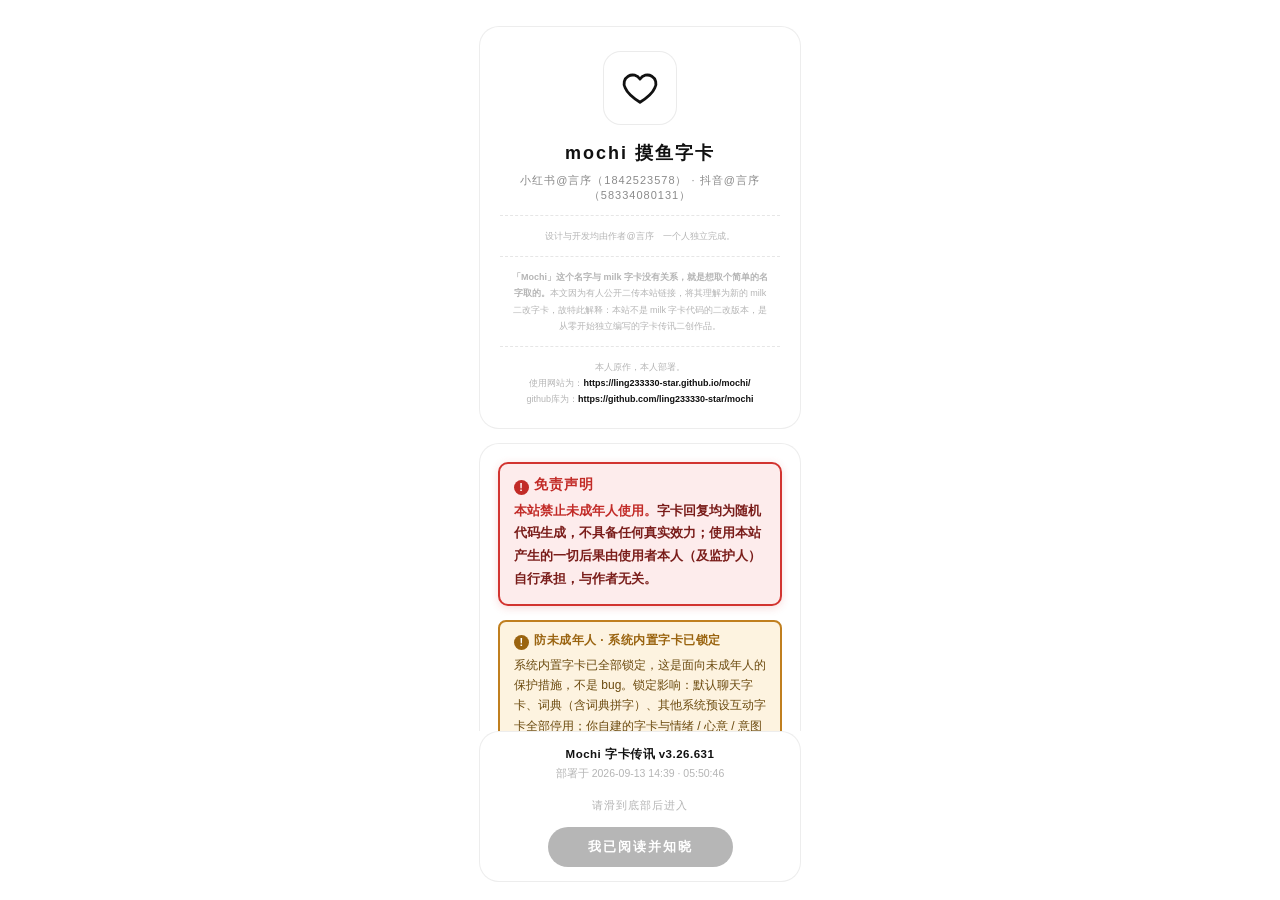
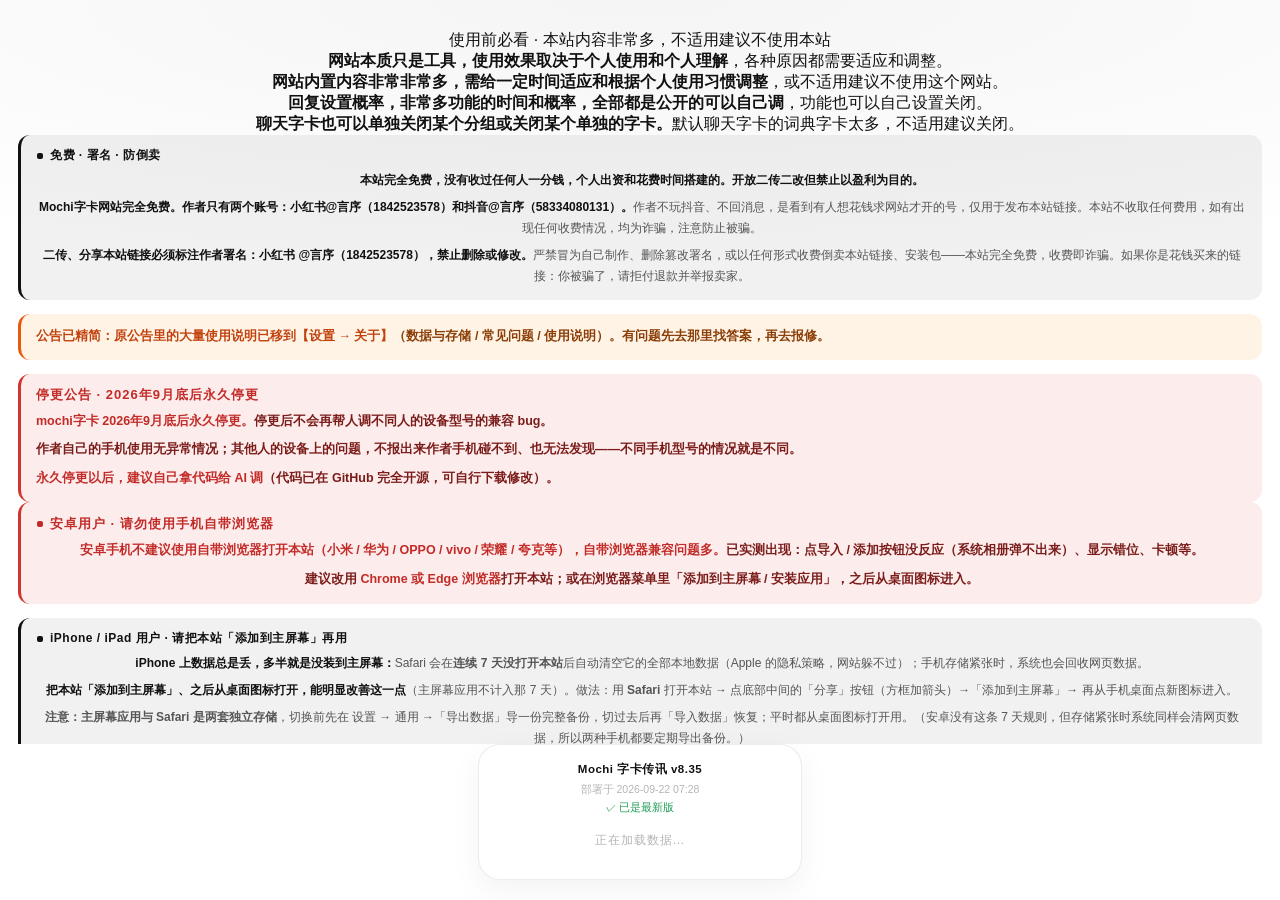
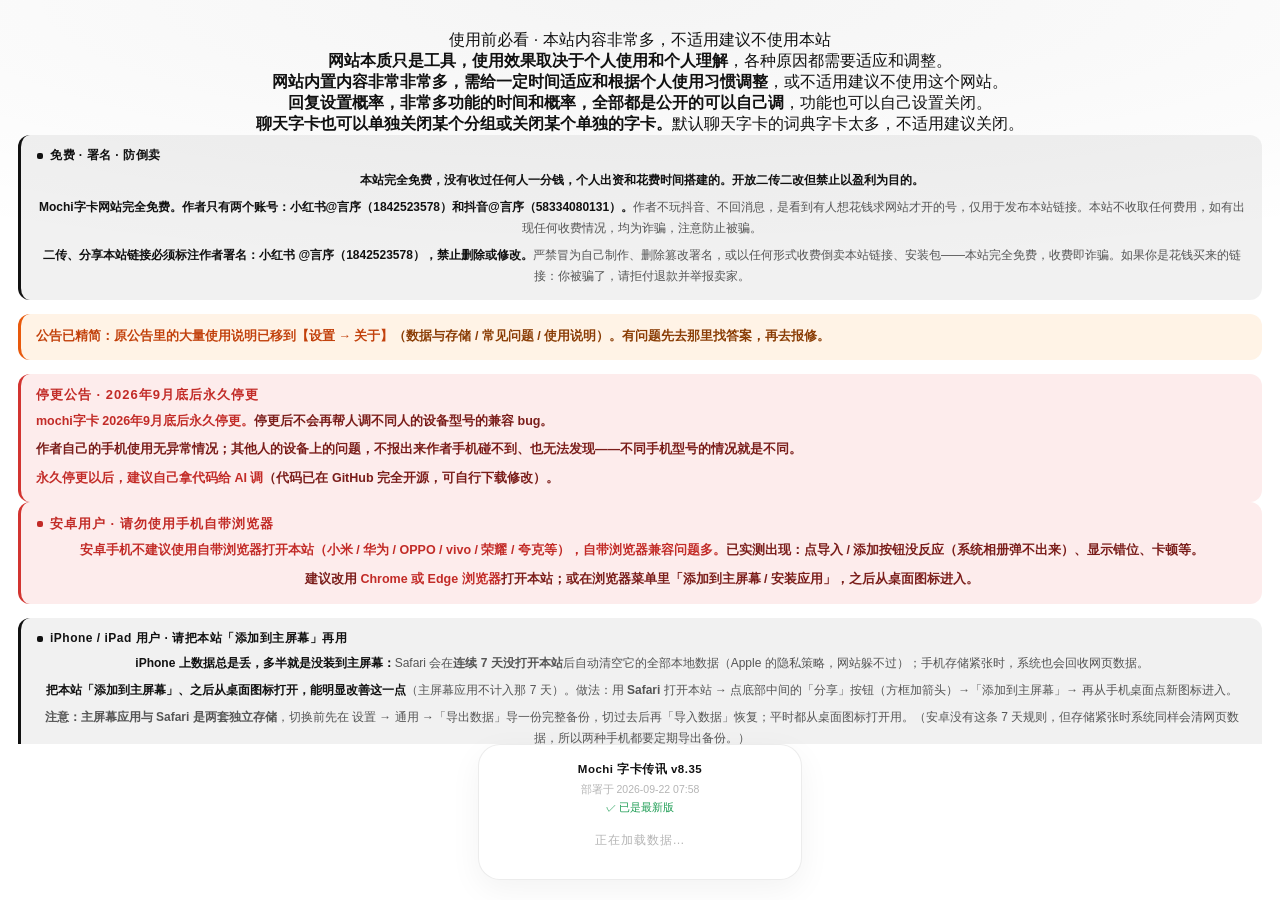
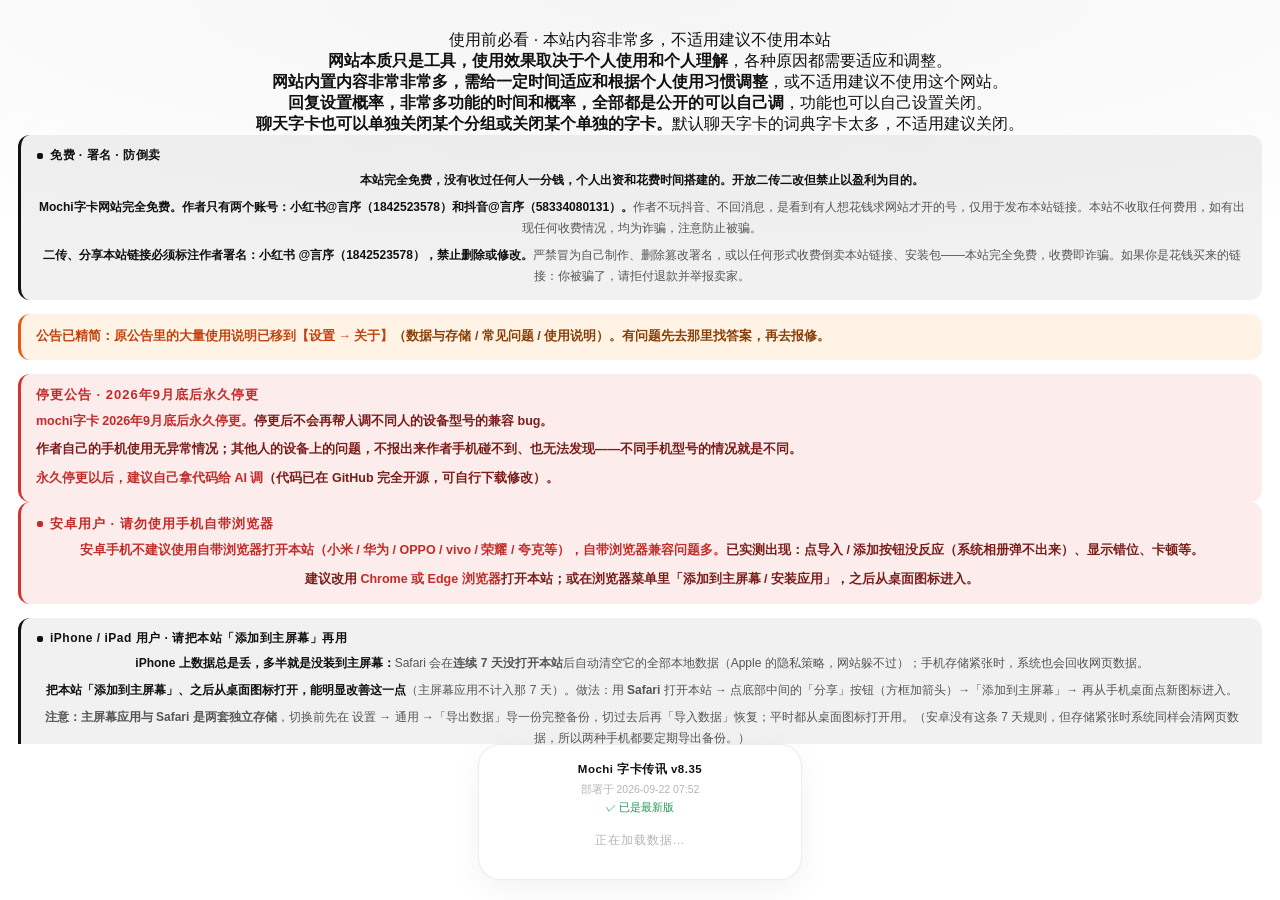
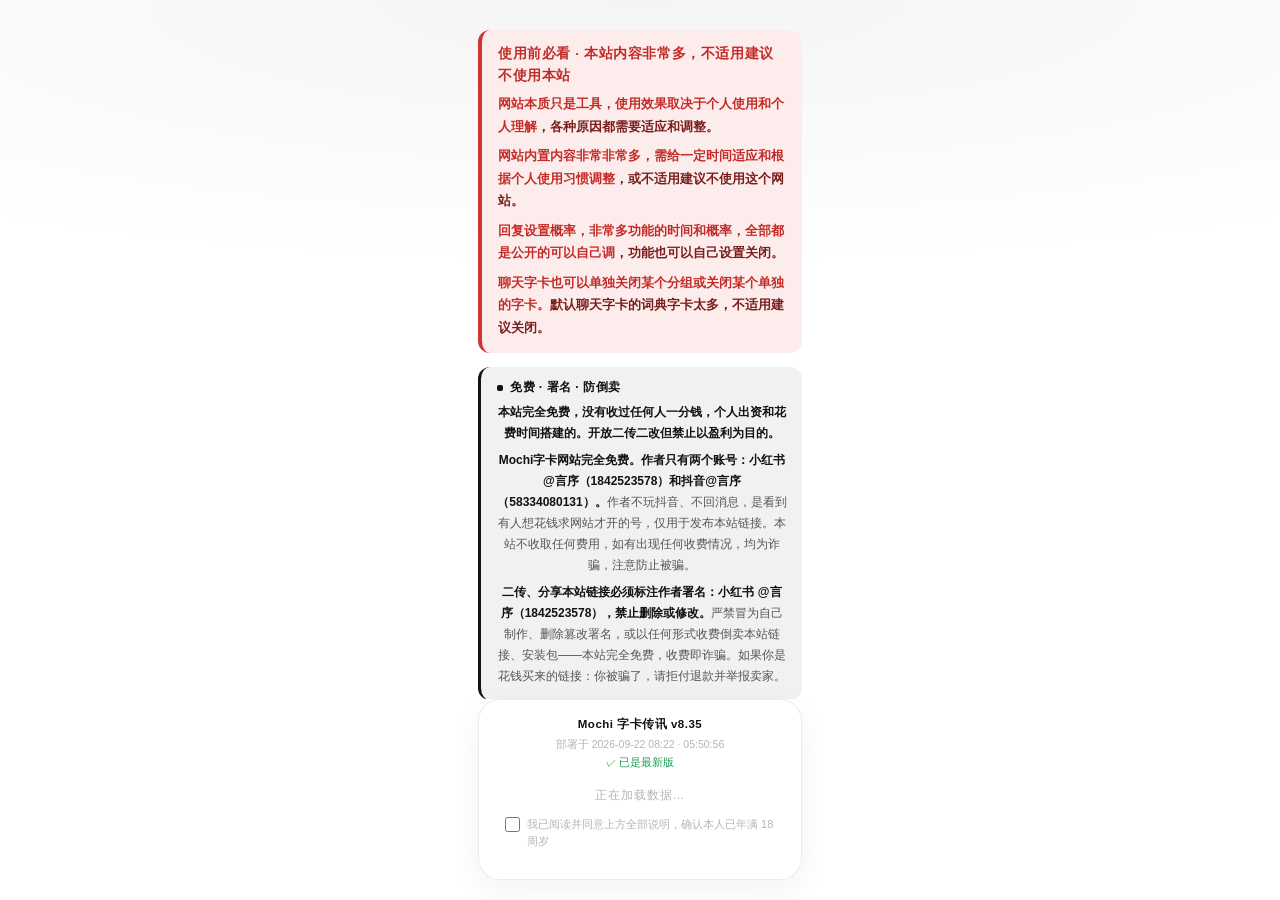
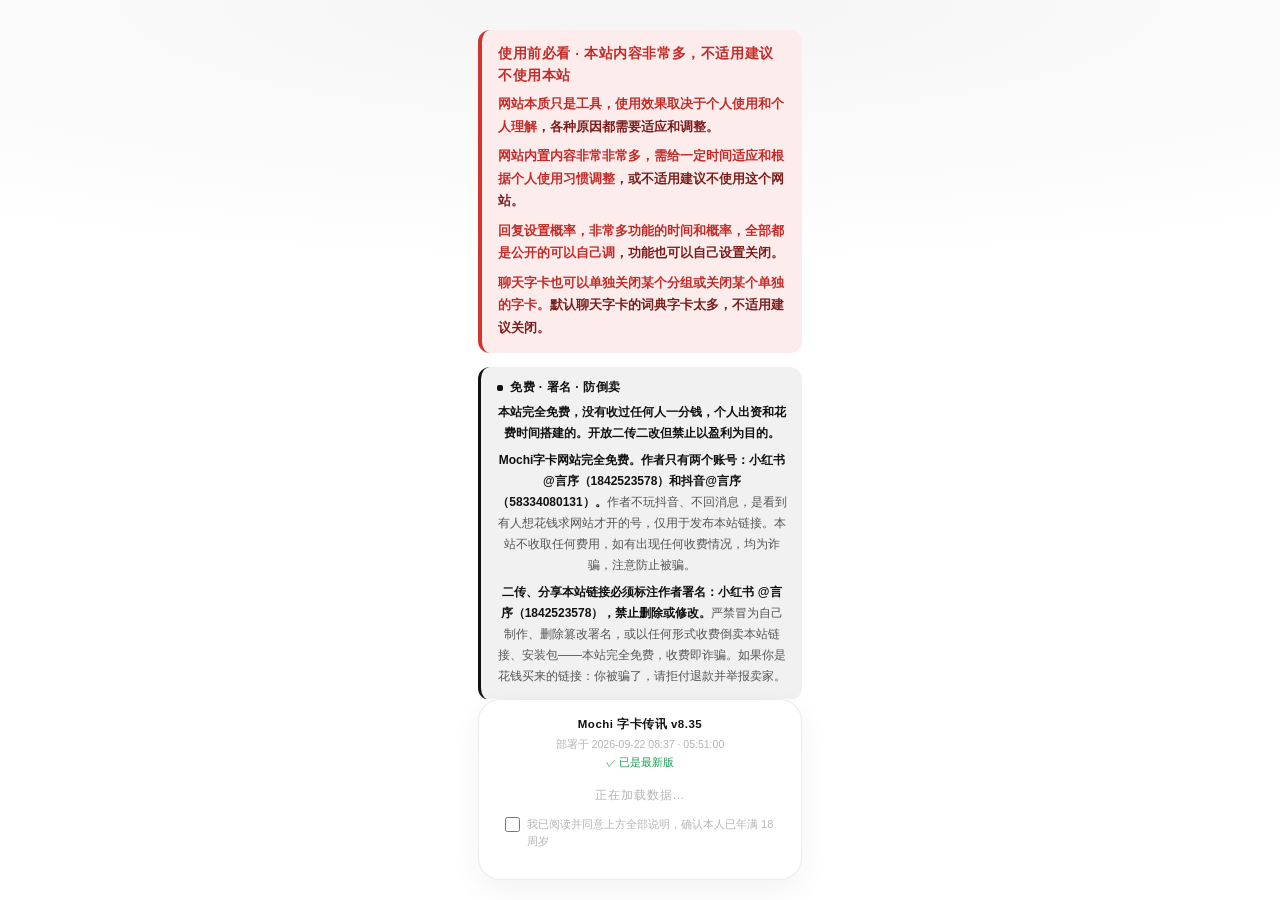
